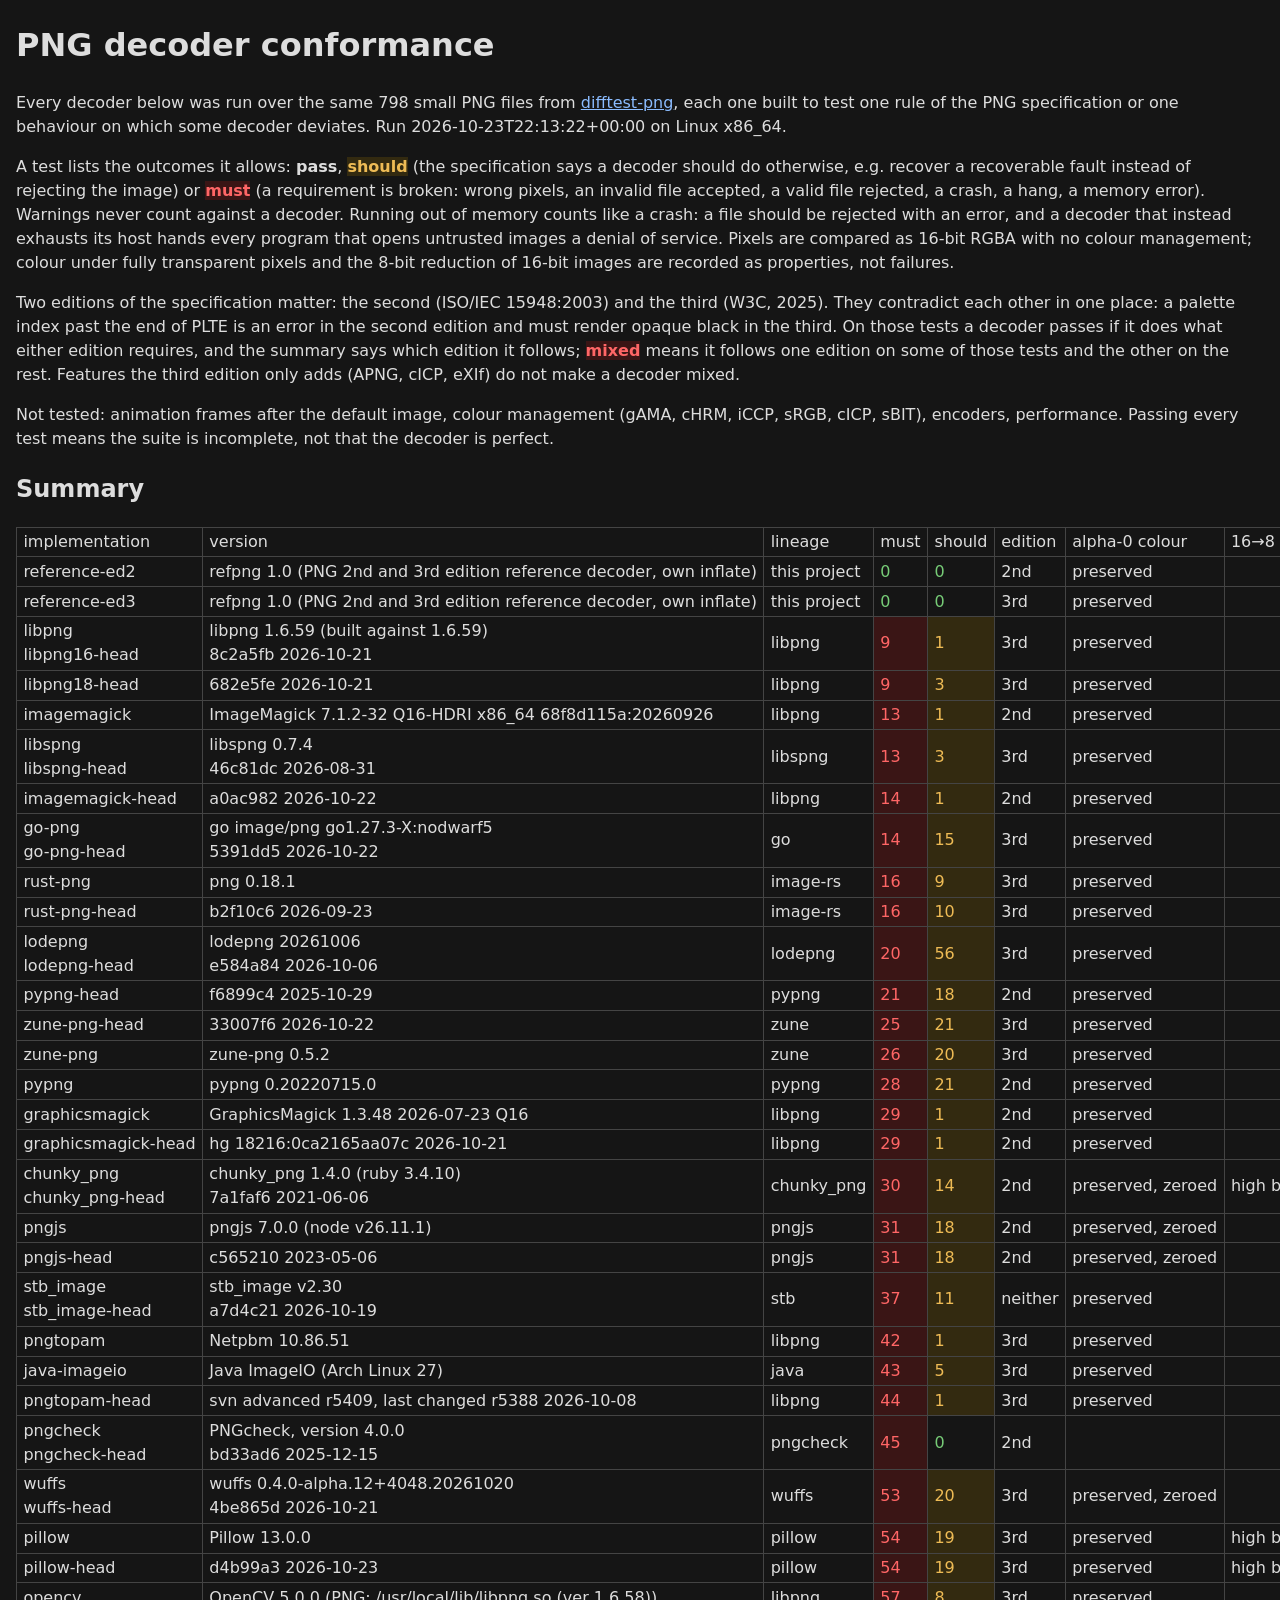
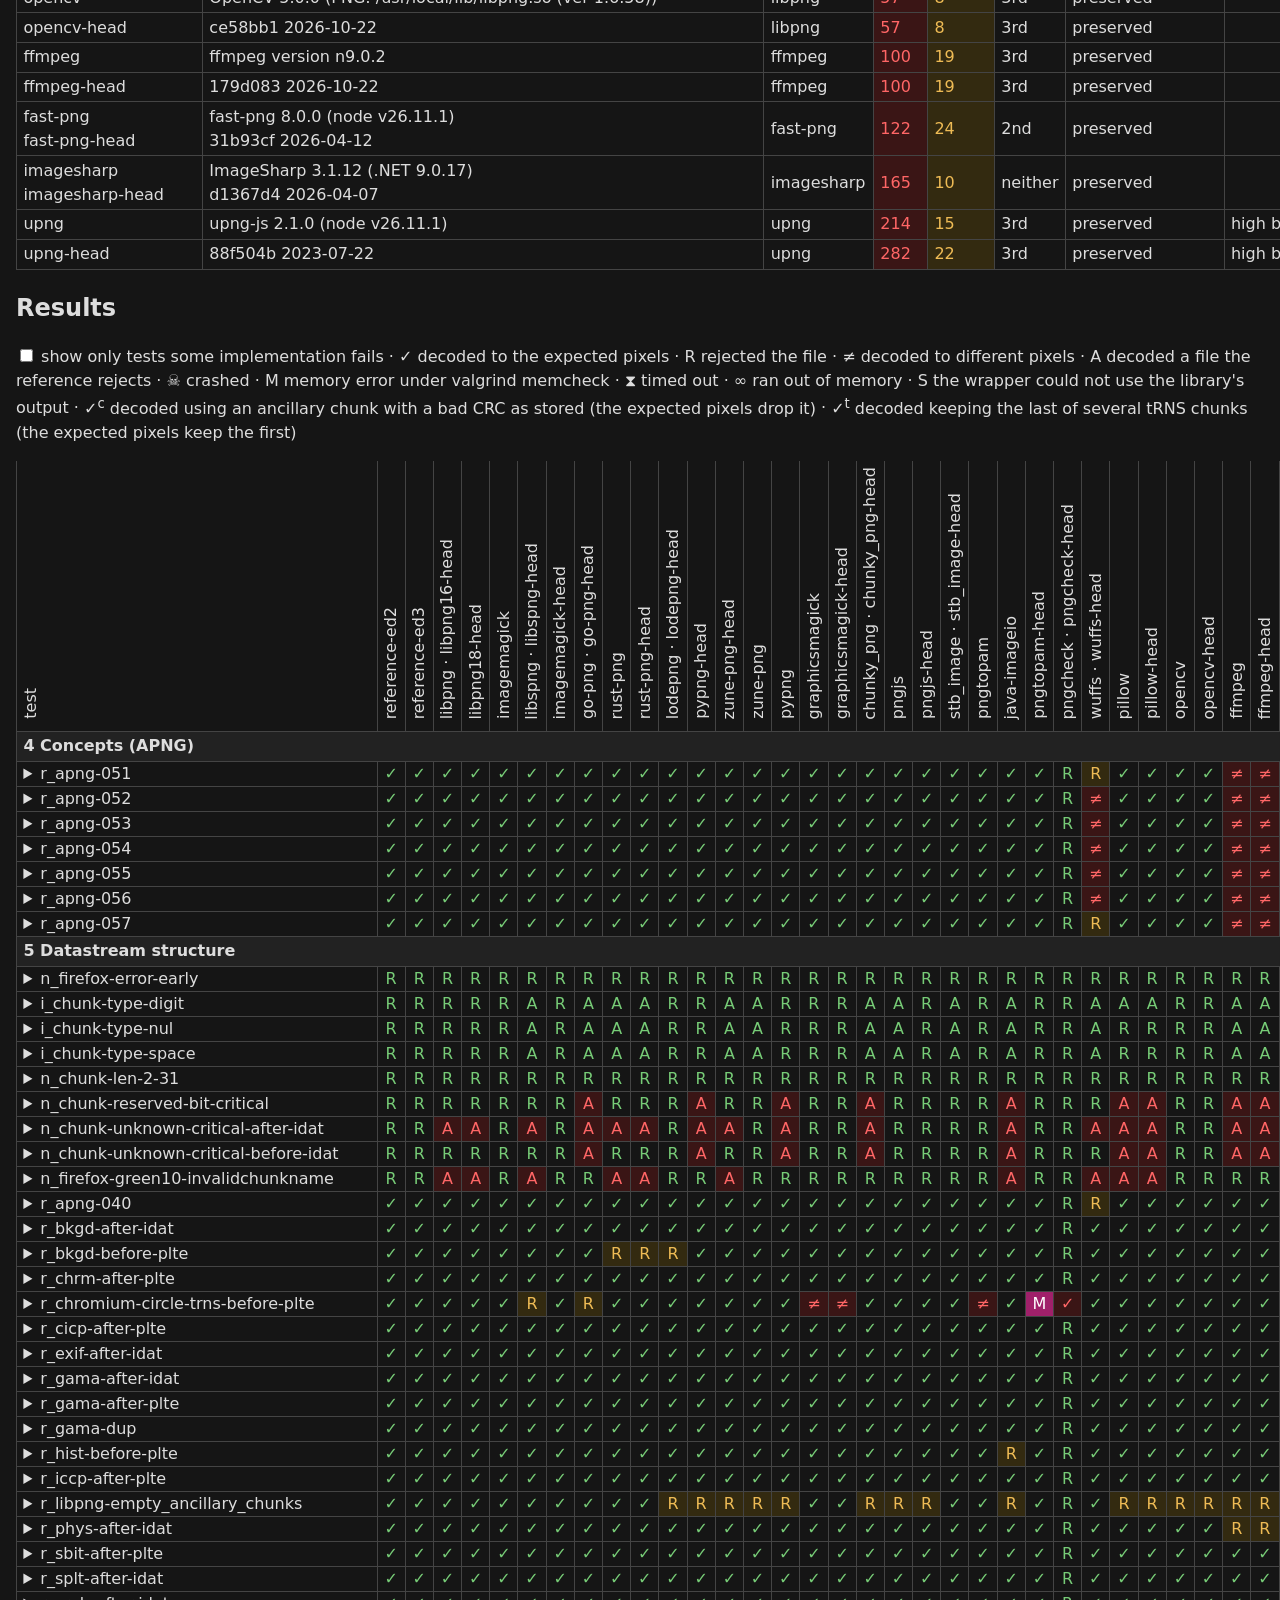
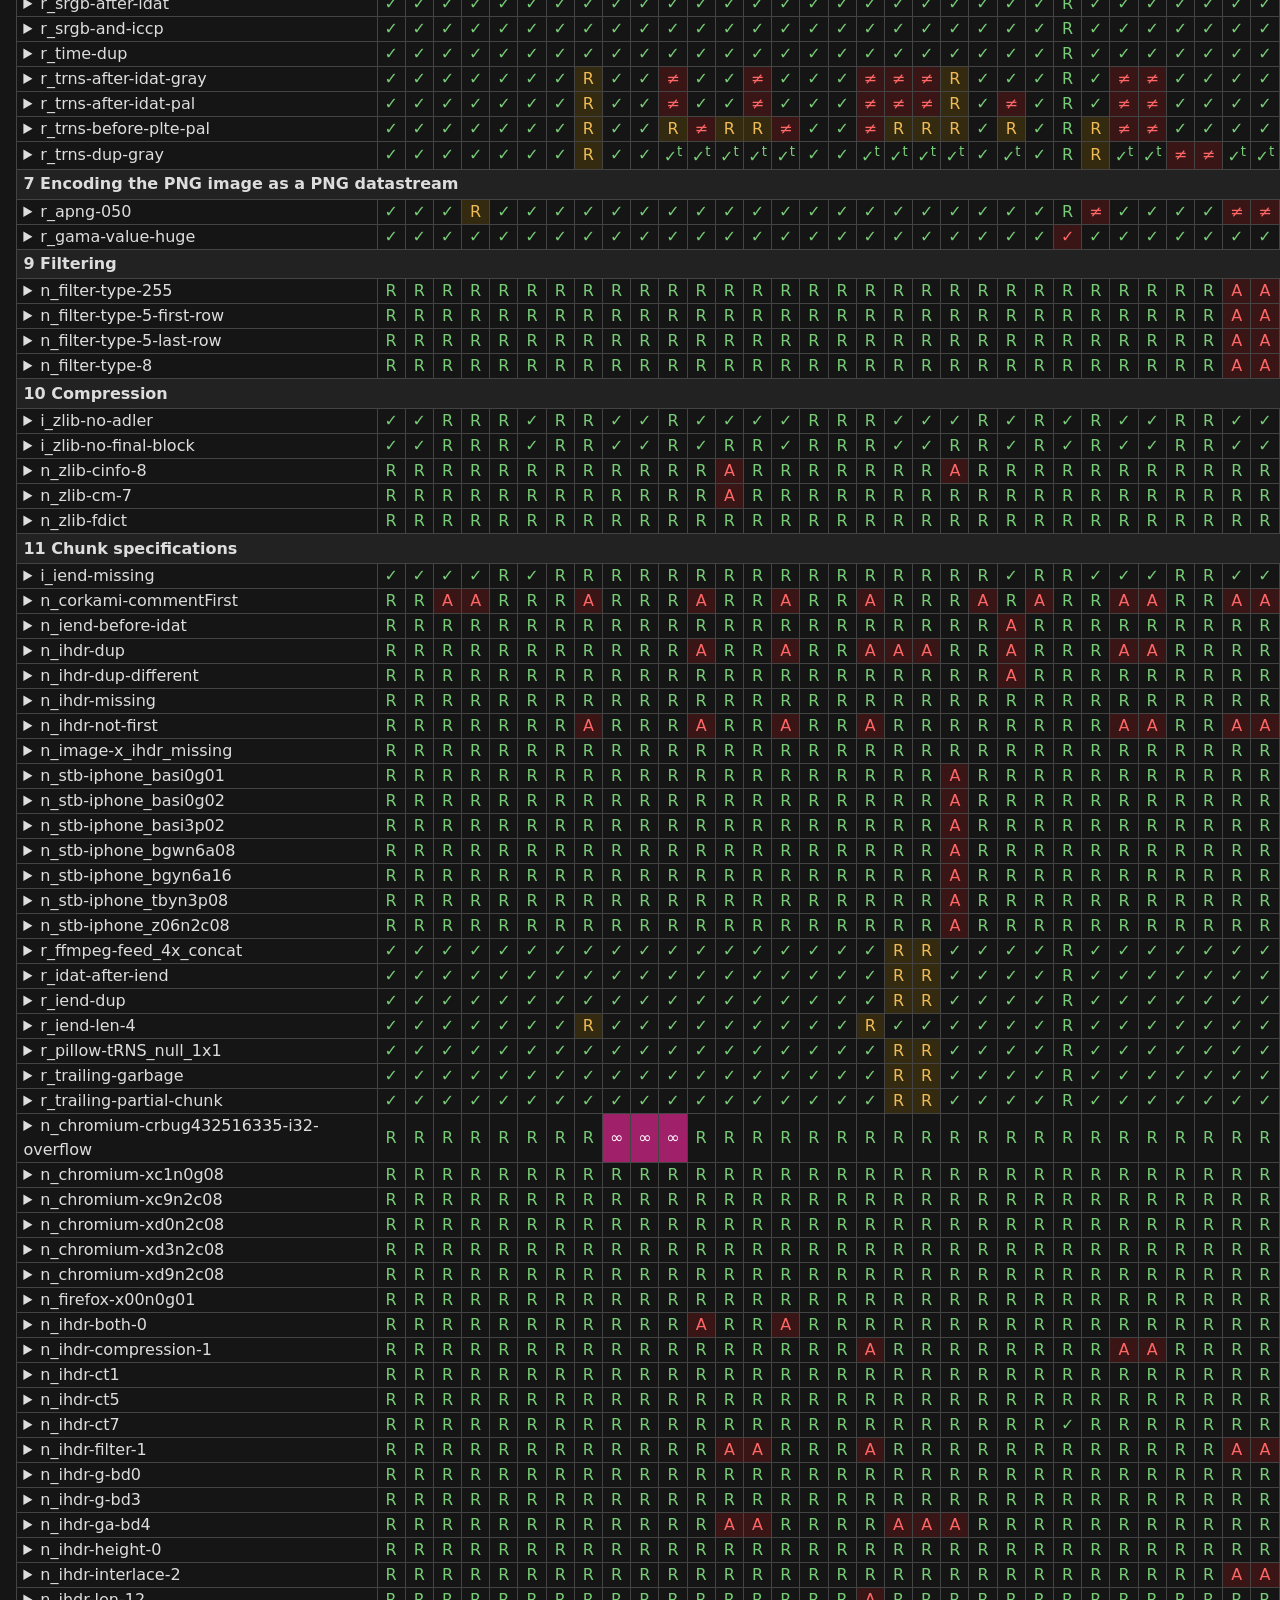
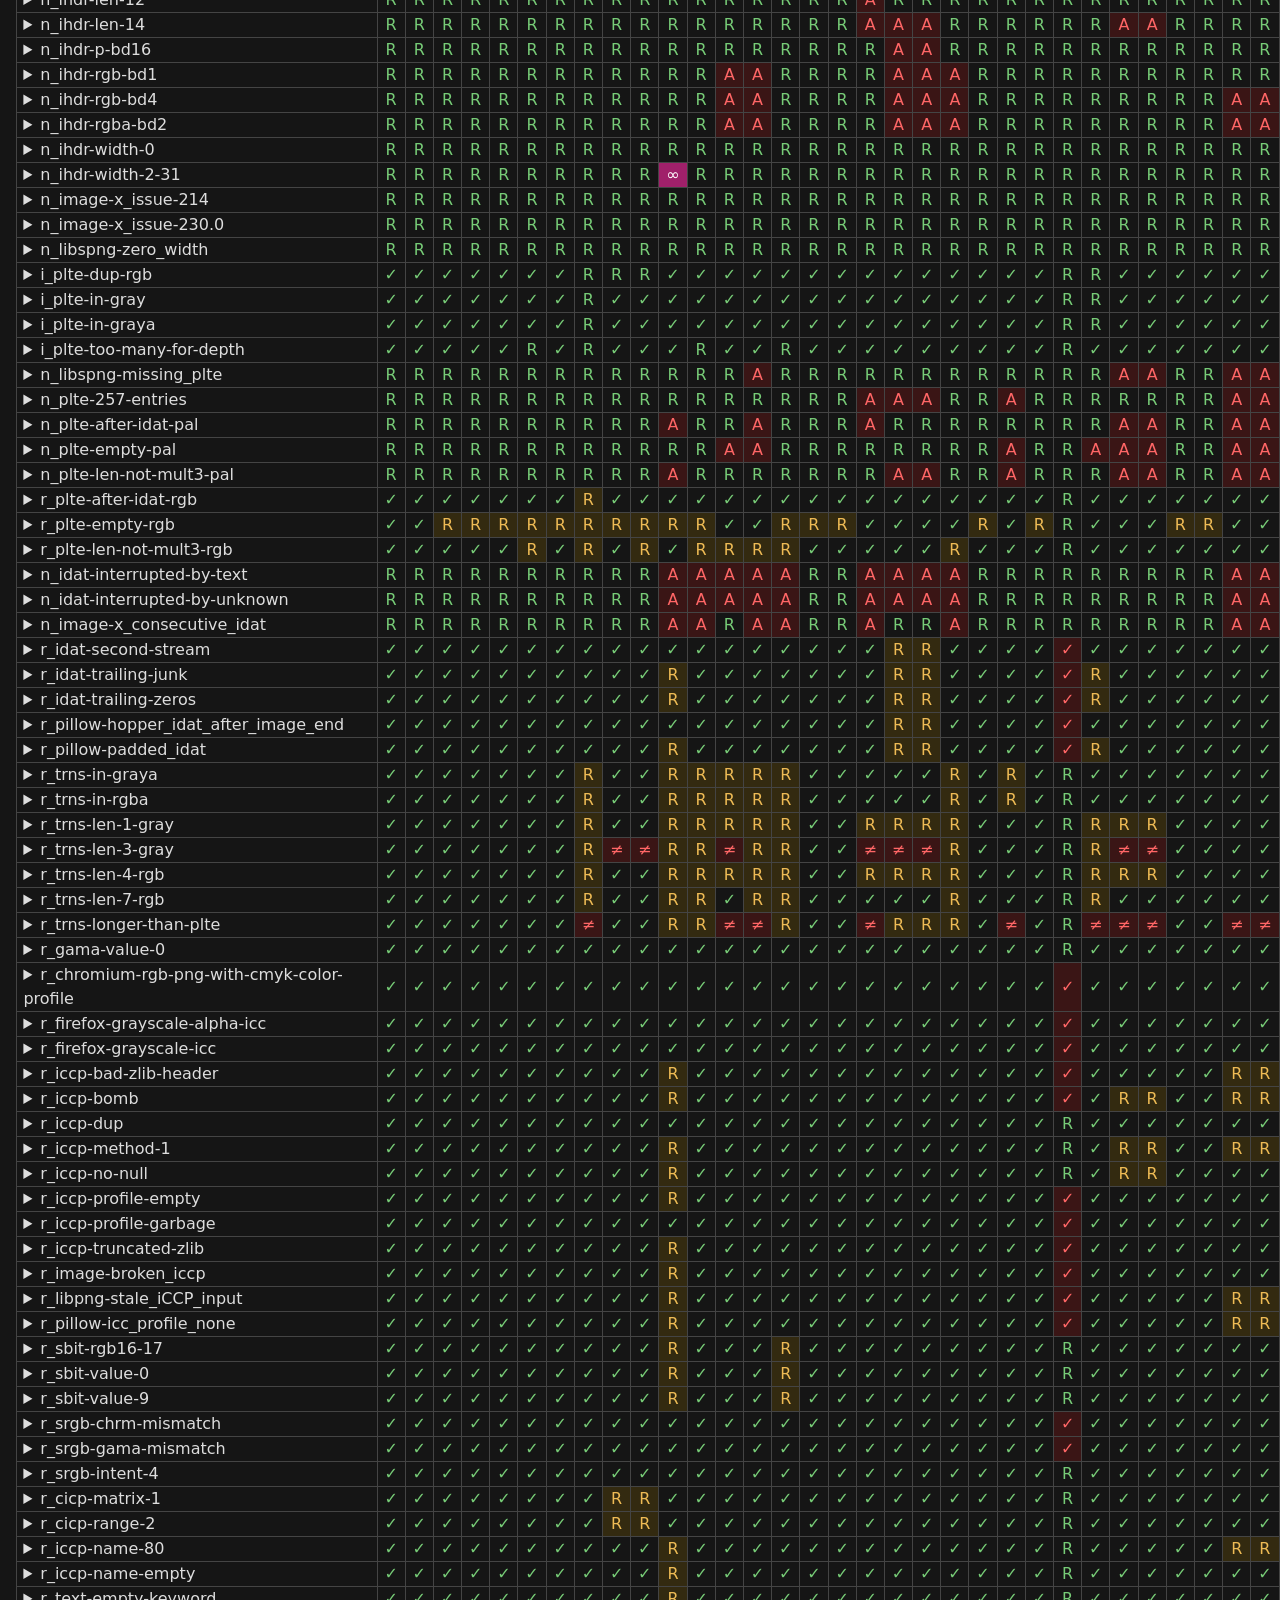
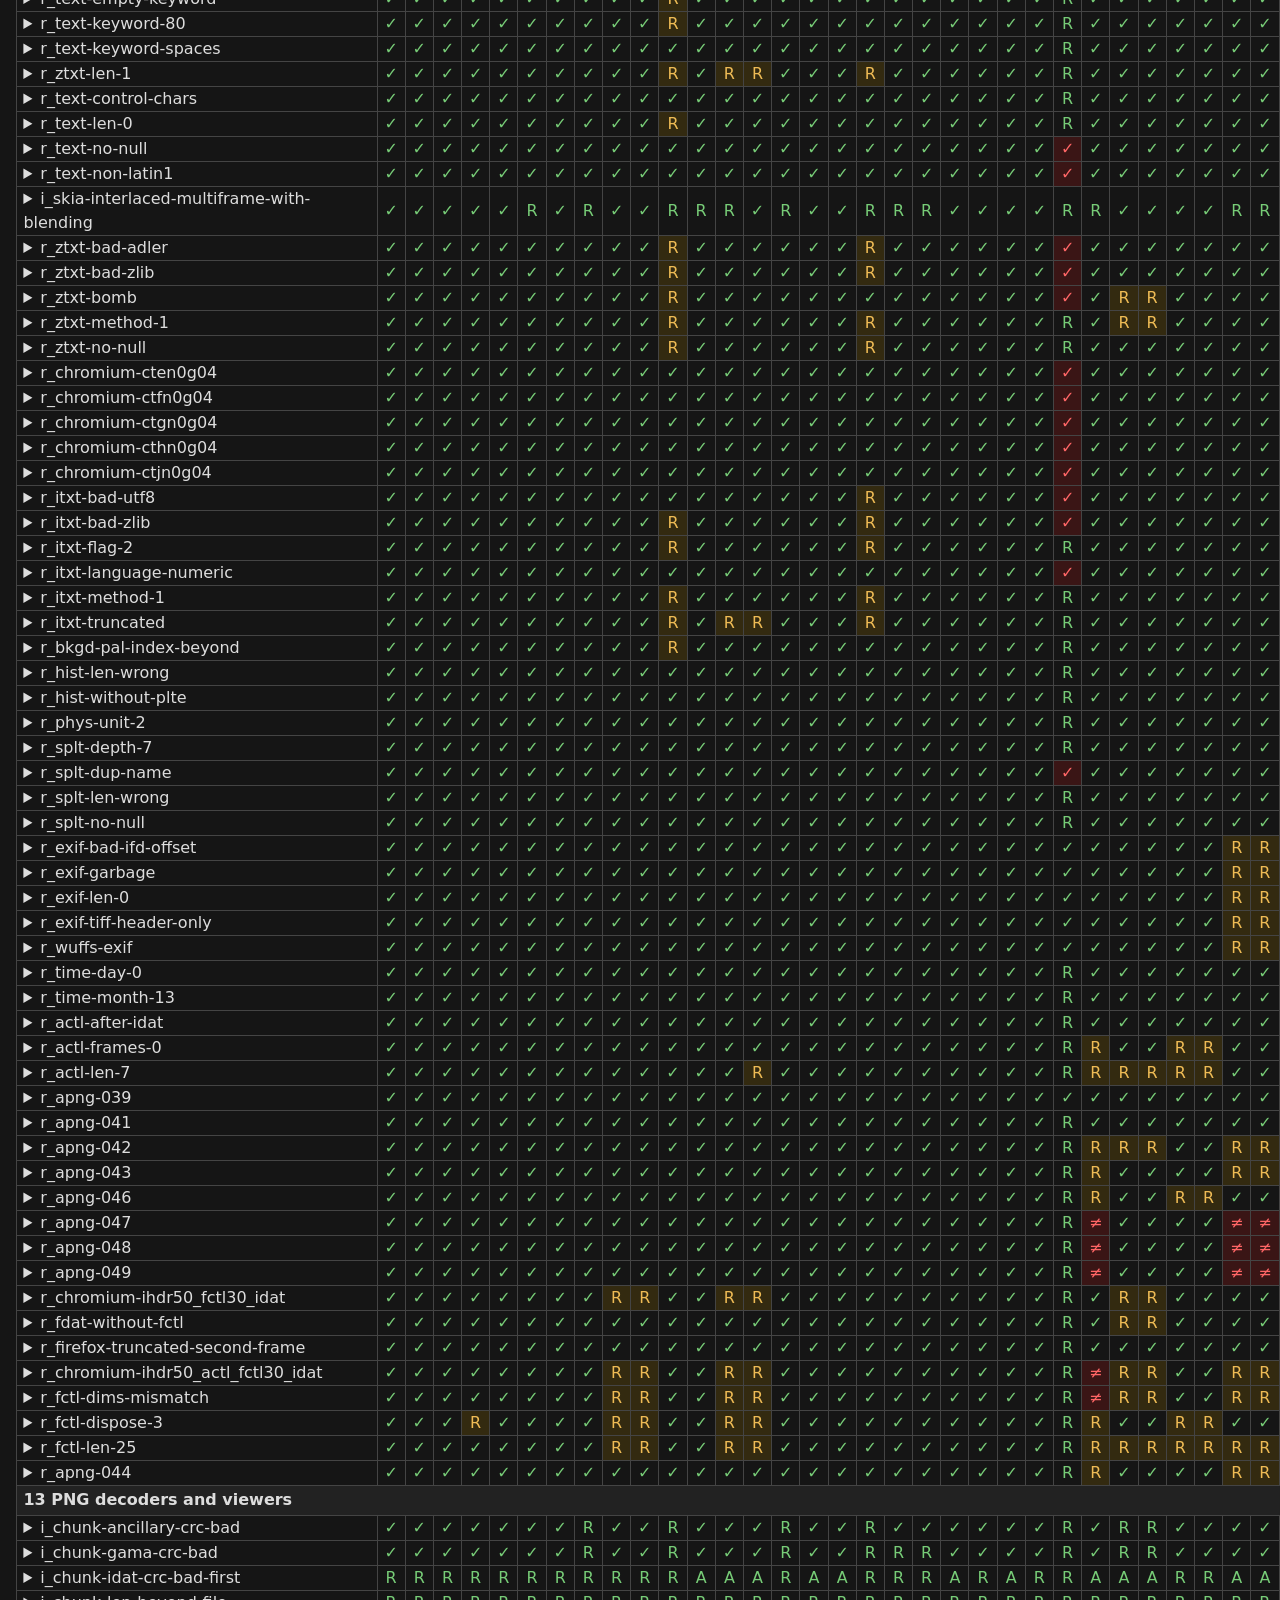
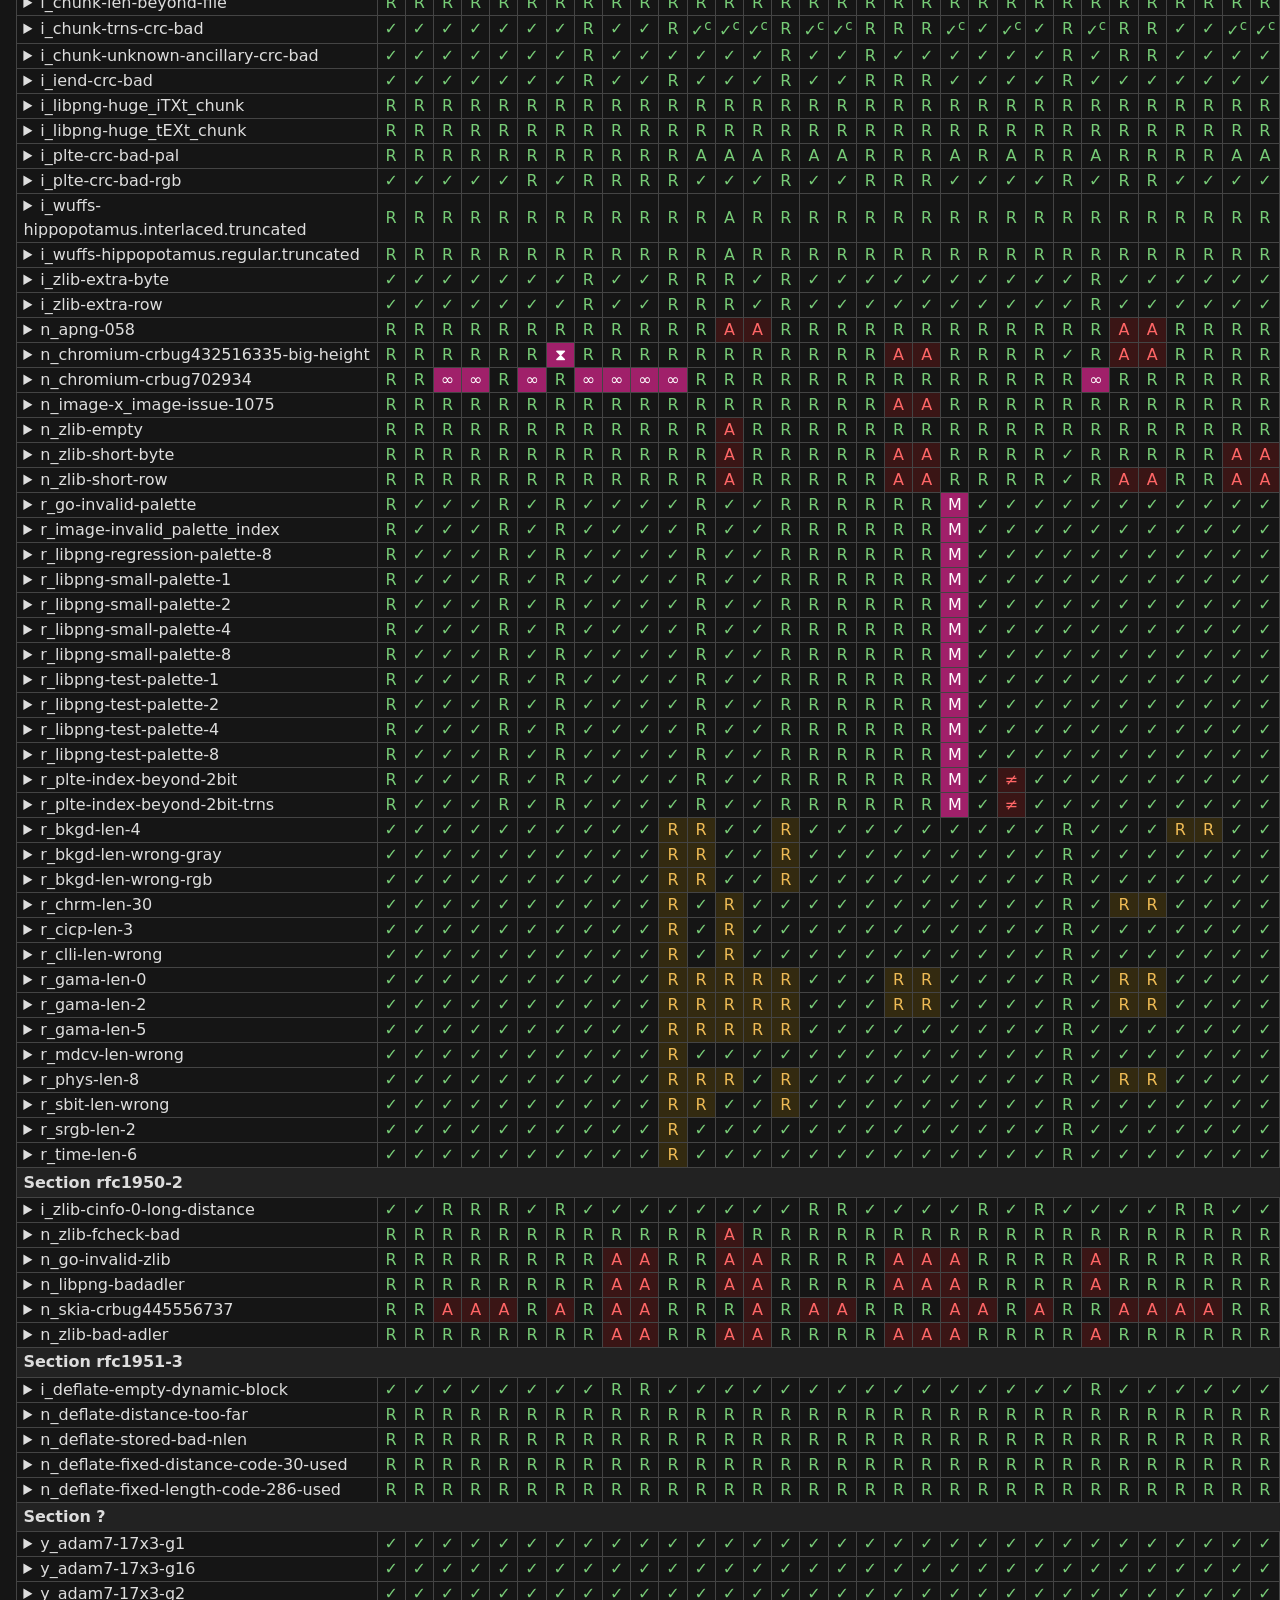
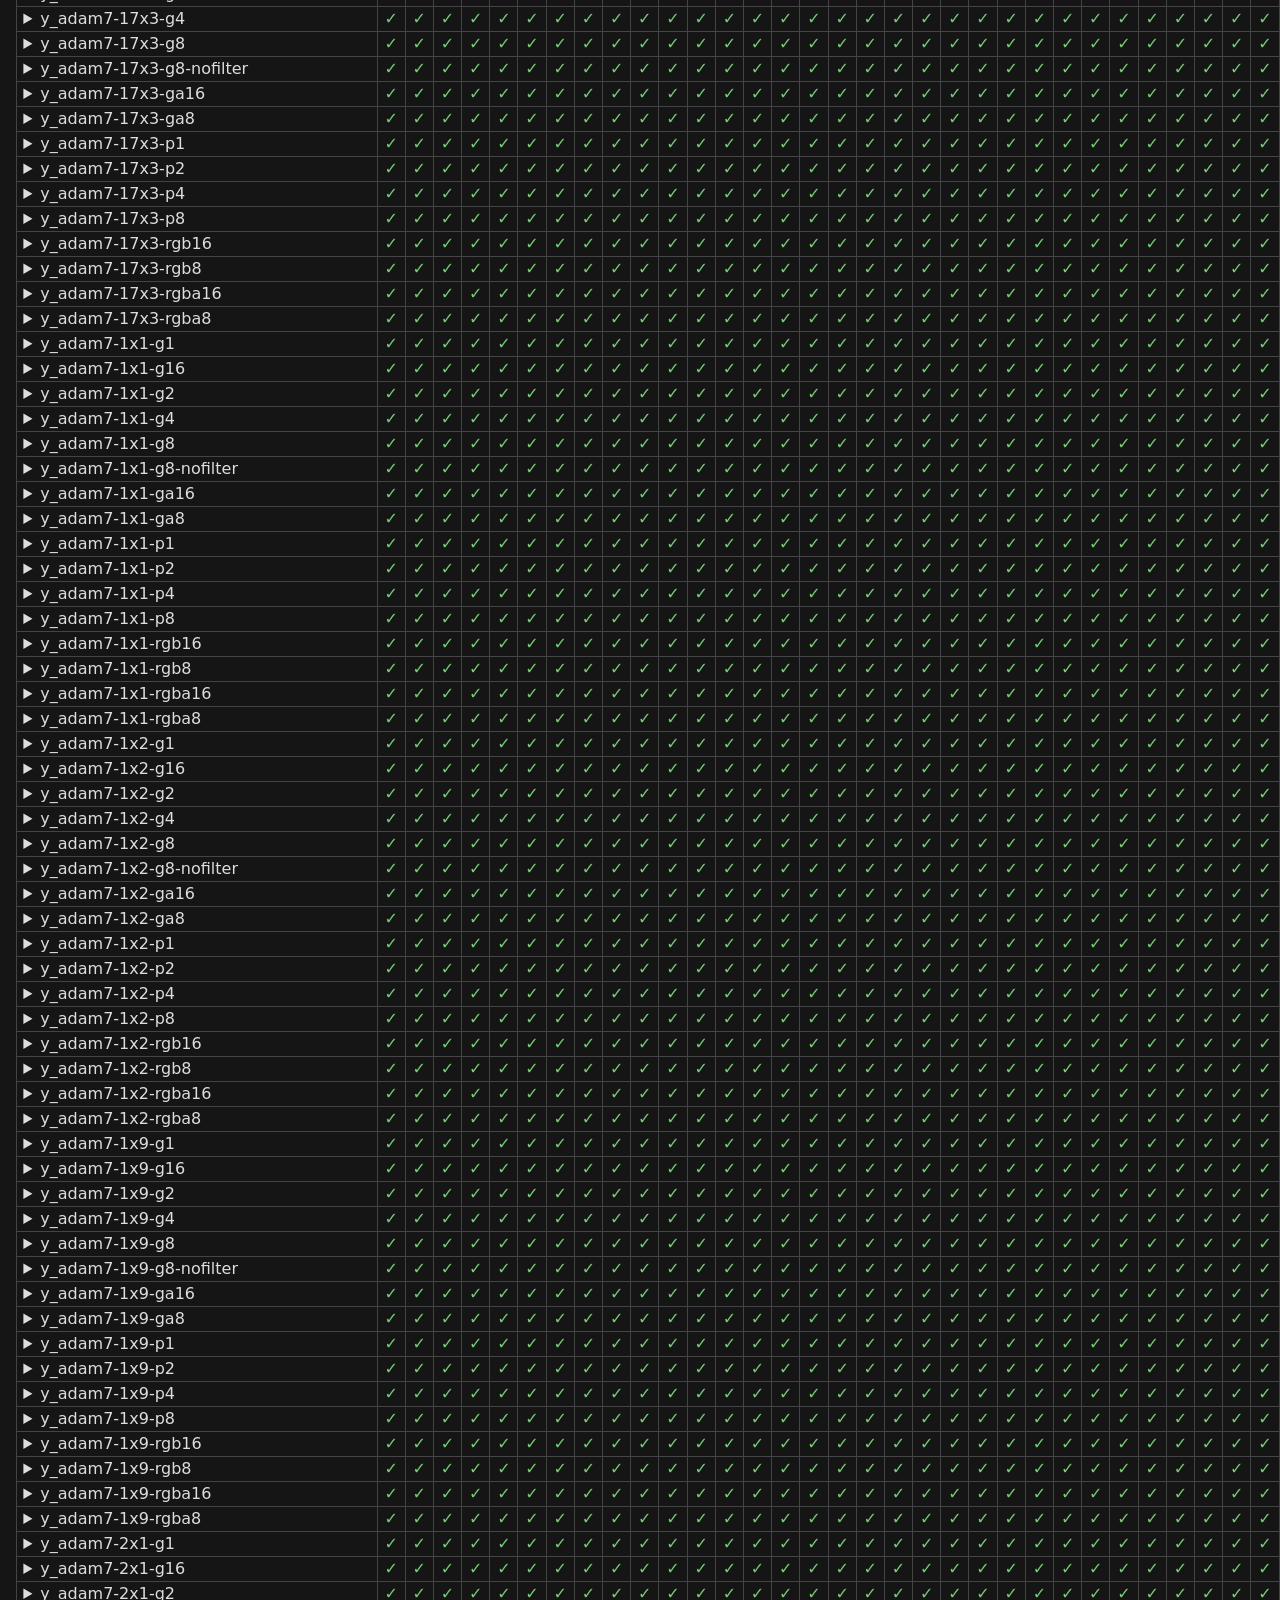
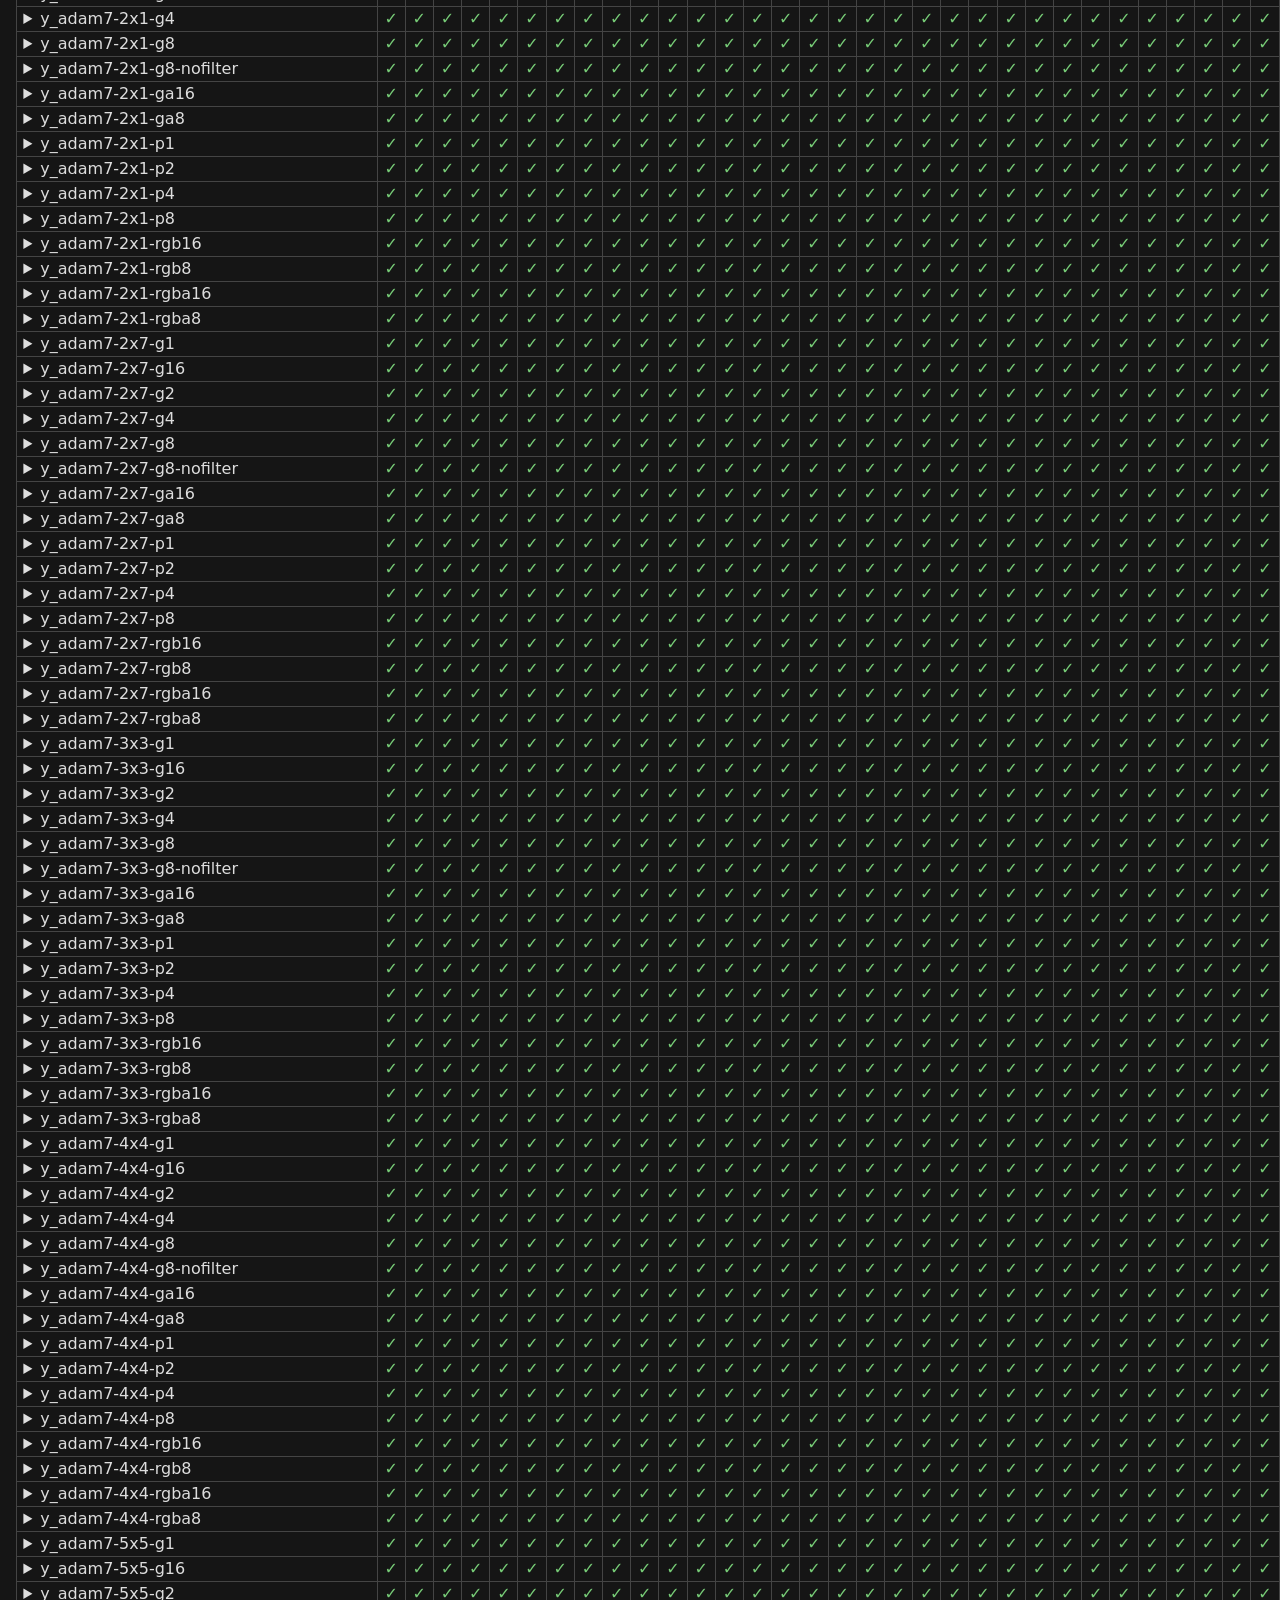
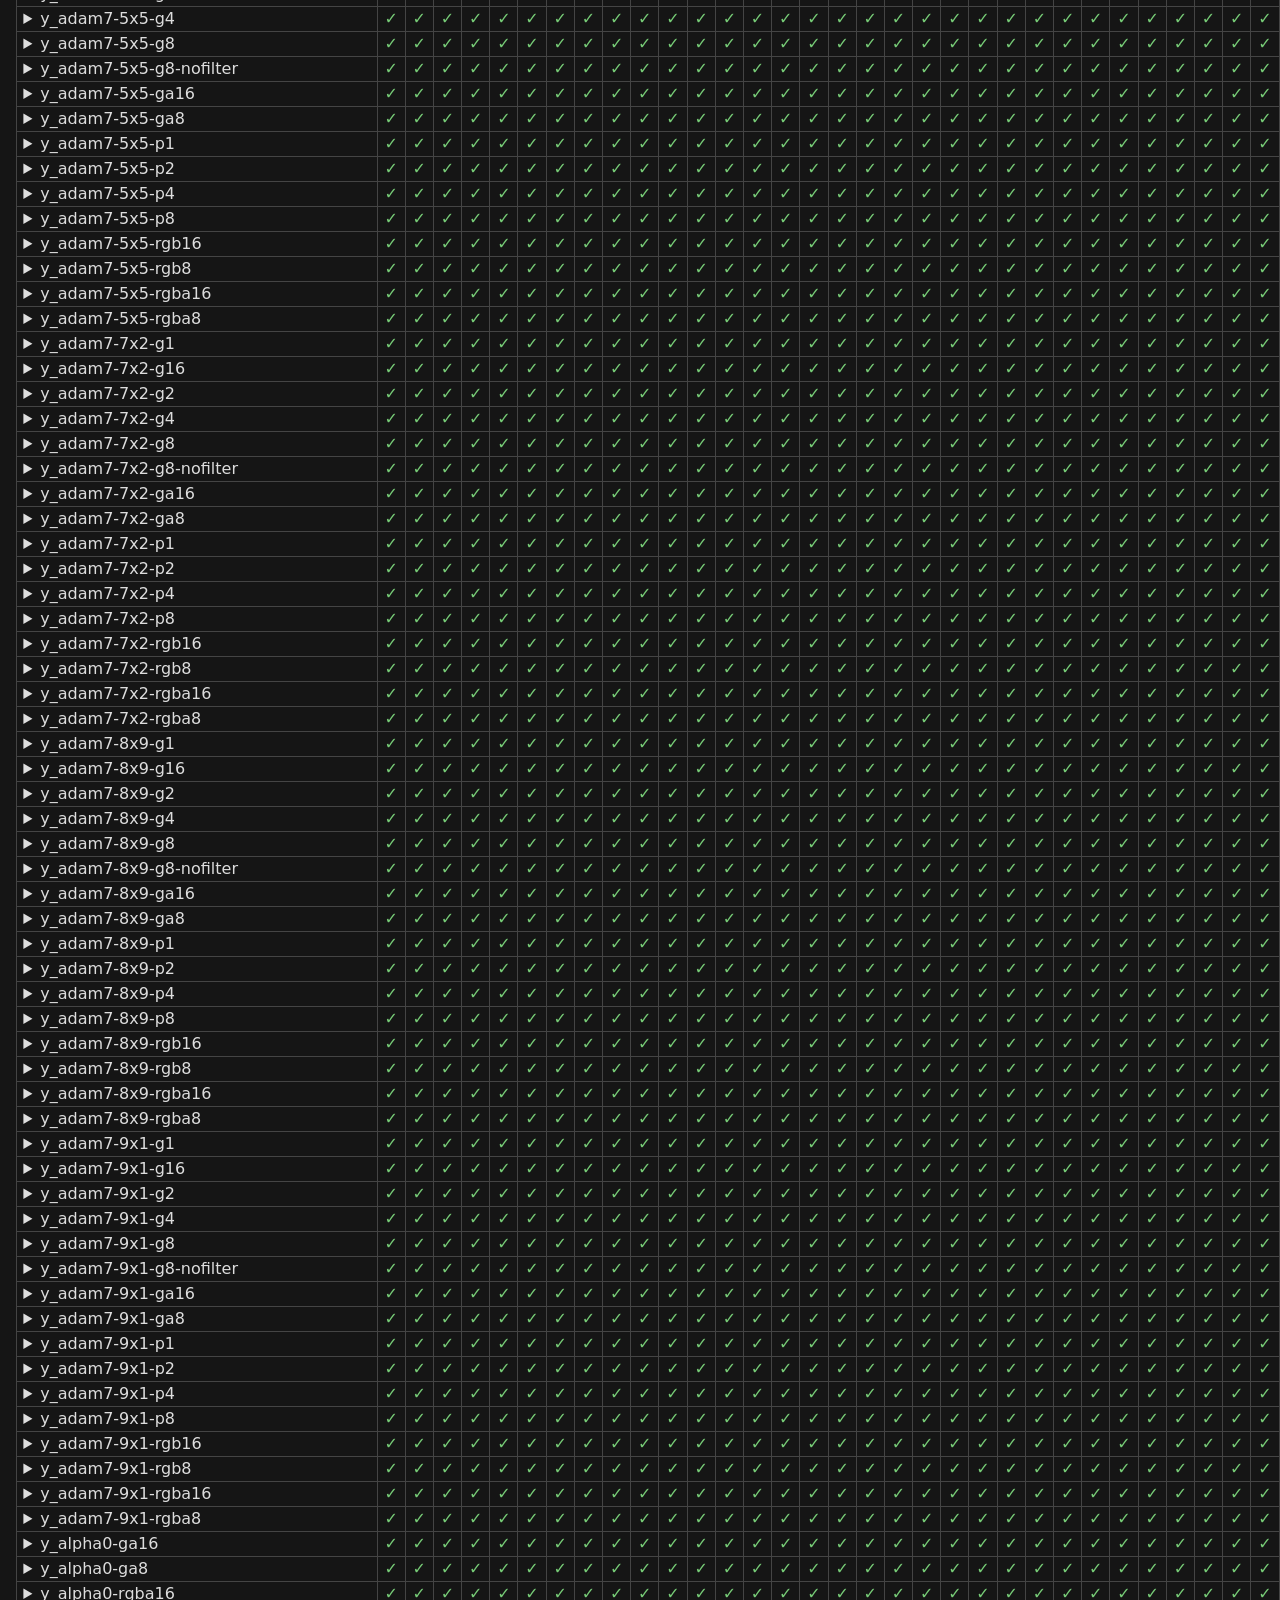
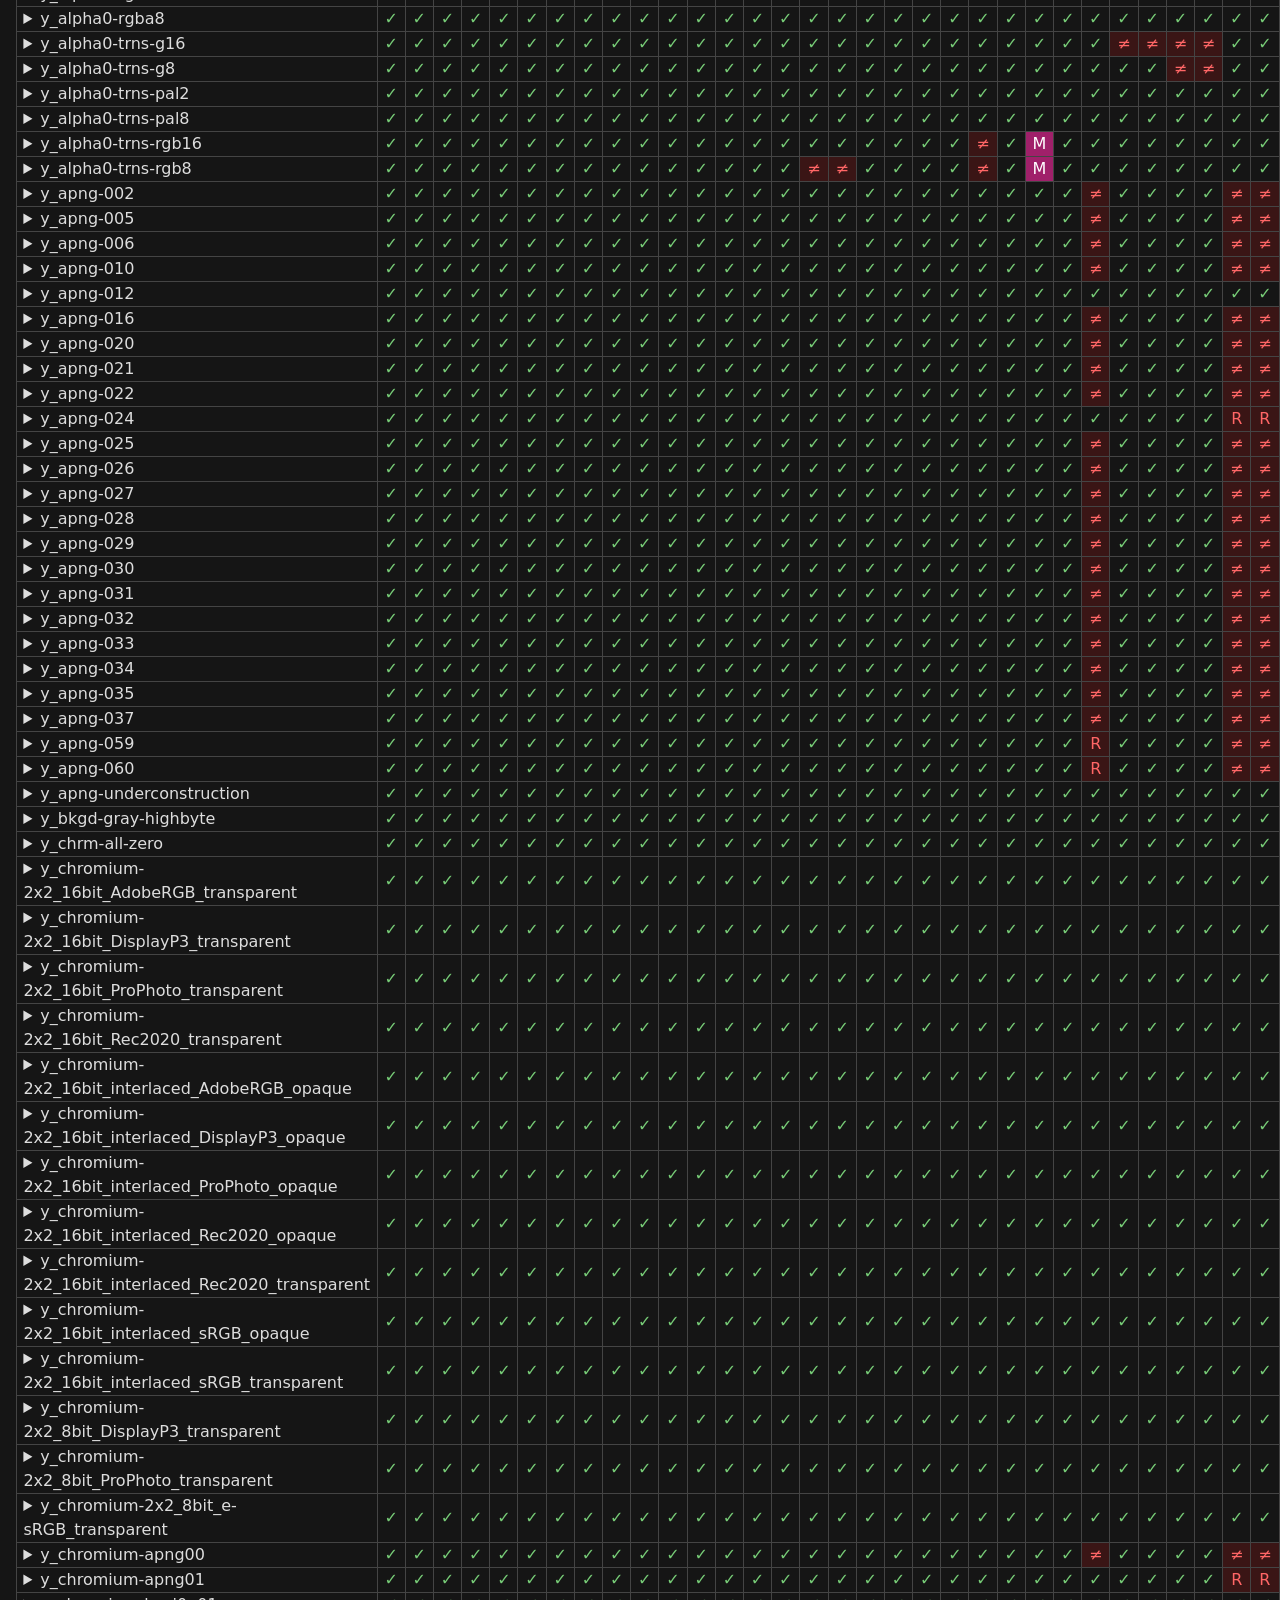
==== static/difftest-png/index.html @ e08b3a37 "Add article drafts + preliminary difftest-png results" ====
<!doctype html><html lang=en><meta charset=utf-8><meta content="width=device-width,initial-scale=1" name=viewport><title>PNG decoder conformance, 2026-10-23</title><style>body{color:#ddd;background:#151515;margin:1rem;font:1rem/1.5 system-ui,sans-serif}a{color:#8bbcff}table{border-collapse:collapse}td,th{border:1px solid #444;padding:.15rem .4rem}.s td{white-space:nowrap}th{text-align:left;font-weight:400}.m td{text-align:center;min-width:1.6rem;padding:0}.m td:first-child{text-align:left;padding:0 .4rem}.m thead th{vertical-align:bottom;background:#151515;padding:.3rem .1rem;position:sticky;top:0}.m thead th span{writing-mode:vertical-rl;white-space:nowrap;transform:rotate(180deg)}.m tr.sec th{background:#222;font-weight:700}summary{cursor:pointer}details div{color:#bbb;max-width:60rem;padding:.3rem 0 .5rem 1rem}.pass{color:#7c7}.should{color:#eb5;background:#332a10}.must{color:#f66;background:#3a1515}.fatal{color:#fff;background:#a0206a}.note{color:#eb5}code{font-size:.9em}body:has(#f:checked) tr.ok{display:none}</style><h1>PNG decoder conformance</h1><p>Every decoder below was run over the same 798 small PNG files from <a href=https://github.com/MrMetric/difftest-png>difftest-png</a>, each one built to test one rule of the PNG specification or one behaviour on which some decoder deviates. Run 2026-10-23T22:13:22+00:00 on Linux x86_64.<p>A test lists the outcomes it allows: <b>pass</b>, <b class=should>should</b> (the specification says a decoder should do otherwise, e.g. recover a recoverable fault instead of rejecting the image) or <b class=must>must</b> (a requirement is broken: wrong pixels, an invalid file accepted, a valid file rejected, a crash, a hang, a memory error). Warnings never count against a decoder. Running out of memory counts like a crash: a file should be rejected with an error, and a decoder that instead exhausts its host hands every program that opens untrusted images a denial of service. Pixels are compared as 16-bit RGBA with no colour management; colour under fully transparent pixels and the 8-bit reduction of 16-bit images are recorded as properties, not failures.<p>Two editions of the specification matter: the second (ISO/IEC 15948:2003) and the third (W3C, 2025). They contradict each other in one place: a palette index past the end of PLTE is an error in the second edition and must render opaque black in the third. On those tests a decoder passes if it does what either edition requires, and the summary says which edition it follows; <b class=must>mixed</b> means it follows one edition on some of those tests and the other on the rest. Features the third edition only adds (APNG, cICP, eXIf) do not make a decoder mixed.<p>Not tested: animation frames after the default image, colour management (gAMA, cHRM, iCCP, sRGB, cICP, sBIT), encoders, performance. Passing every test means the suite is incomplete, not that the decoder is perfect.<h2>Summary</h2><table class=s><tr><th>implementation<th>version<th>lineage<th>must<th>should<th>edition<th>alpha-0 colour<th>16→8<tr><td title="refpng.py: this project's reference decoder; second edition (ISO/IEC 15948:2003).">reference-ed2<td>refpng 1.0 (PNG 2nd and 3rd edition reference decoder, own inflate)<td>this project<td class=pass>0<td class=pass>0<td>2nd<td>preserved<td><tr><td title="refpng.py: this project's reference decoder, every check named by its clause; third edition.">reference-ed3<td>refpng 1.0 (PNG 2nd and 3rd edition reference decoder, own inflate)<td>this project<td class=pass>0<td class=pass>0<td>3rd<td>preserved<td><tr><td title="libpng low-level API, png_set_expand only, defaults otherwise">libpng<br>libpng16-head<td>libpng 1.6.59 (built against 1.6.59)<br>8c2a5fb 2026-10-21<td>libpng<td class=must>9<td class=should>1<td>3rd<td>preserved<td><tr><td title="libpng low-level API, png_set_expand only, defaults otherwise. libpng18 branch (1.8.0.git, the repository's default branch), built static with the clone's CMake (defaults, hardware optimizations on) and linked into the shim.">libpng18-head<td>682e5fe 2026-10-21<td>libpng<td class=must>9<td class=should>3<td>3rd<td>preserved<td><tr><td title="ImageMagick PNG coder on top of libpng; first frame. -depth 16 because IM tags palette images with the index bit depth and its PAM writer quantizes samples to that depth.">imagemagick<td>ImageMagick 7.1.2-32 Q16-HDRI x86_64 68f8d115a:20260926<td>libpng<td class=must>13<td class=should>1<td>2nd<td>preserved<td><tr><td title="system libspng; SPNG_FMT_RGBA8/16 with SPNG_DECODE_TRNS">libspng<br>libspng-head<td>libspng 0.7.4<br>46c81dc 2026-08-31<td>libspng<td class=must>13<td class=should>3<td>3rd<td>preserved<td><tr><td title="ImageMagick PNG coder on top of libpng; first frame. -depth 16 because IM tags palette images with the index bit depth and its PAM writer quantizes samples to that depth. 7.1.2-35 beta, Q16 HDRI, static, PNG-only configure, over the system libpng; a0ac982 needs the missing ';' in MagickCore/draw.c restored to compile (the build does that).">imagemagick-head<td>a0ac982 2026-10-22<td>libpng<td class=must>14<td class=should>1<td>2nd<td>preserved<td><tr><td title="Go standard library image/png; the returned image type is written in its native layout">go-png<br>go-png-head<td>go image/png go1.27.3-X:nodwarf5<br>5391dd5 2026-10-22<td>go<td class=must>14<td class=should>15<td>3rd<td>preserved<td><tr><td title="png crate, Transformations::EXPAND, default limits. The shim allocates the output buffer with try_reserve so an impossible size is reported as out of memory; the documented `vec![0; reader.output_buffer_size()]` aborts the process instead.">rust-png<td>png 0.18.1<td>image-rs<td class=must>16<td class=should>9<td>3rd<td>preserved<td><tr><td title="png crate, Transformations::EXPAND, default limits. The shim crate patches crates.io png 0.18.1 with the master clone (path dependency); other dependencies from crates.io.">rust-png-head<td>b2f10c6 2026-09-23<td>image-rs<td class=must>16<td class=should>10<td>3rd<td>preserved<td><tr><td title="single-file C/C++ decoder; RGBA at source depth; CRC and Adler-32 checks on by default">lodepng<br>lodepng-head<td>lodepng 20261006<br>e584a84 2026-10-06<td>lodepng<td class=must>20<td class=should>56<td>3rd<td>preserved<td><tr><td title="pure-Python pypng Reader.asRGBA(); honours sBIT by rescaling. GitLab main (0.20250521.0; GitHub and PyPI carry the 2022 code) loaded through PYTHONPATH from the clone's code/ directory.">pypng-head<td>f6899c4 2025-10-29<td>pypng<td class=must>21<td class=should>18<td>2nd<td>preserved<td><tr><td title="zune-png crate, default DecoderOptions. Branch dev (the default; main is stale and does not build); zune-png, zune-core and zune-inflate patched to the clone's crates.">zune-png-head<td>33007f6 2026-10-22<td>zune<td class=must>25<td class=should>21<td>3rd<td>preserved<td><tr><td title="zune-png crate, default DecoderOptions">zune-png<td>zune-png 0.5.2<td>zune<td class=must>26<td class=should>20<td>3rd<td>preserved<td><tr><td title="pure-Python pypng Reader.asRGBA(); honours sBIT by rescaling">pypng<td>pypng 0.20220715.0<td>pypng<td class=must>28<td class=should>21<td>2nd<td>preserved<td><tr><td title="GraphicsMagick PNG coder over libpng; -depth 16 for the same reason as ImageMagick">graphicsmagick<td>GraphicsMagick 1.3.48 2026-07-23 Q16<td>libpng<td class=must>29<td class=should>1<td>2nd<td>preserved<td><tr><td title="GraphicsMagick PNG coder over libpng; -depth 16 for the same reason as ImageMagick. Mercurial tip, Q16, static, PNG-only configure, over the system libpng.">graphicsmagick-head<td>hg 18216:0ca2165aa07c 2026-10-21<td>libpng<td class=must>29<td class=should>1<td>2nd<td>preserved<td><tr><td title="pure-Ruby ChunkyPNG; 8-bit RGBA only">chunky_png<br>chunky_png-head<td>chunky_png 1.4.0 (ruby 3.4.10)<br>7a1faf6 2021-06-06<td>chunky_png<td class=must>30<td class=should>14<td>2nd<td>preserved, zeroed<td>high byte<tr><td title="pngjs sync API with skipRescale; always RGBA">pngjs<td>pngjs 7.0.0 (node v26.11.1)<td>pngjs<td class=must>31<td class=should>18<td>2nd<td>preserved, zeroed<td><tr><td title="pngjs sync API with skipRescale; always RGBA. HEAD reports 7.0.0 like the release; the shim is copied next to a node_modules/pngjs symlink to the clone.">pngjs-head<td>c565210 2023-05-06<td>pngjs<td class=must>31<td class=should>18<td>2nd<td>preserved, zeroed<td><tr><td title="single-header, ignores CRCs, de-iPhones CgBI">stb_image<br>stb_image-head<td>stb_image v2.30<br>a7d4c21 2026-10-19<td>stb<td class=must>37<td class=should>11<td>neither<td>preserved<td><tr><td title="netpbm pngtopam -alphapam: libpng with netpbm's policies">pngtopam<td>Netpbm 10.86.51<td>libpng<td class=must>42<td class=should>1<td>3rd<td>preserved<td><tr><td title="OpenJDK ImageIO PNG reader; raster written in native band order and sample size">java-imageio<td>Java ImageIO (Arch Linux 27)<td>java<td class=must>43<td class=should>5<td>3rd<td>preserved<td><tr><td title="netpbm pngtopam -alphapam: libpng with netpbm's policies. Netpbm 11.16.1 (advanced branch; pngtopam.c identical to trunk; release column: Arch super_stable 10.86) over the system libpng. Built in-tree in {head}/ctools/netpbm; LD_LIBRARY_PATH points it at that build's libnetpbm, without which it silently loads the system's libnetpbm.so.11.">pngtopam-head<td>svn advanced r5409, last changed r5388 2026-10-08<td>libpng<td class=must>44<td class=should>1<td>3rd<td>preserved<td><tr><td title="structural validator, verdict only">pngcheck<br>pngcheck-head<td>PNGcheck, version 4.0.0<br>bd33ad6 2025-12-15<td>pngcheck<td class=must>45<td class=pass>0<td>2nd<td><td><tr><td title="wuffs_aux::DecodeImage with default quirks and limits; non-premultiplied RGBA at source depth">wuffs<br>wuffs-head<td>wuffs 0.4.0-alpha.12+4048.20261020<br>4be865d 2026-10-21<td>wuffs<td class=must>53<td class=should>20<td>3rd<td>preserved, zeroed<td><tr><td title="Pillow's own PNG plugin (zlib, not libpng); convert('RGBA') for modes up to 8 bits, 16-bit grey kept; Pillow reads 16-bit RGB(A) as 8-bit">pillow<td>Pillow 13.0.0<td>pillow<td class=must>54<td class=should>19<td>3rd<td>preserved<td>high byte<tr><td title="Pillow's own PNG plugin (zlib, not libpng); convert('RGBA') for modes up to 8 bits, 16-bit grey kept; Pillow reads 16-bit RGB(A) as 8-bit. main (13.1.0.dev0) built from a git archive of the clone into its own uv venv (CPython 3.13).">pillow-head<td>d4b99a3 2026-10-23<td>pillow<td class=must>54<td class=should>19<td>3rd<td>preserved<td>high byte<tr><td title="OpenCV imread IMREAD_UNCHANGED over its bundled libpng (uv sync --extra opencv). Thread pools capped: with 32 threads of OpenBLAS/OpenMP buffers it segfaults under a 4 GiB address-space limit.">opencv<td>OpenCV 5.0.0 (PNG: /usr/local/lib/libpng.so (ver 1.6.58))<td>libpng<td class=must>57<td class=should>8<td>3rd<td>preserved<td><tr><td title="OpenCV imread IMREAD_UNCHANGED over its bundled libpng. Thread pools capped: with 32 threads of OpenBLAS/OpenMP buffers it segfaults under a 4 GiB address-space limit. Branch 5.x (the default) built static with core,imgproc,imgcodecs and the python3 bindings, bundled libpng (1.6.57 at this revision) and zlib, everything else off (harfbuzz and freetype too, which would otherwise pull the system libpng into the process); the 4.x branch is not built.">opencv-head<td>ce58bb1 2026-10-22<td>libpng<td class=must>57<td class=should>8<td>3rd<td>preserved<td><tr><td title="ffmpeg's own pngdec via the CLI, first frame, PAM muxer. Output pinned to rgba|rgba64be: left to itself the CLI negotiates pal8-with-alpha to rgb24 and drops the alpha, and swscale's 8->16 is not x*257, so neither auto nor forced-16 is faithful.">ffmpeg<td>ffmpeg version n9.0.2<td>ffmpeg<td class=must>100<td class=should>19<td>3rd<td>preserved<td><tr><td title="ffmpeg's own pngdec via the CLI, first frame, PAM muxer. Output pinned to rgba|rgba64be: left to itself the CLI negotiates pal8-with-alpha to rgb24 and drops the alpha, and swscale's 8->16 is not x*257, so neither auto nor forced-16 is faithful. Built in-tree in {head}/ffmpeg (static, --disable-everything plus the png/apng decoders, image2/apng/png_pipe demuxers, png parser, file protocol, image2 muxer, pam encoder, format/scale/null filters); no build step here because ffmpeg only builds in its own tree.">ffmpeg-head<td>179d083 2026-10-22<td>ffmpeg<td class=must>100<td class=should>19<td>3rd<td>preserved<td><tr><td title="image-js fast-png (JavaScript). fast-png returns greyscale/RGB tRNS to the caller instead of applying it; the shim applies it as a conforming caller would (masked to the bit depth), so tRNS results for those colour types measure the shim's use of the interface.">fast-png<br>fast-png-head<td>fast-png 8.0.0 (node v26.11.1)<br>31b93cf 2026-04-12<td>fast-png<td class=must>122<td class=should>24<td>2nd<td>preserved<td><tr><td title="SixLabors.ImageSharp on .NET; Rgba32 or Rgba64 chosen from the IHDR depth">imagesharp<br>imagesharp-head<td>ImageSharp 3.1.12 (.NET 9.0.17)<br>d1367d4 2026-04-07<td>imagesharp<td class=must>165<td class=should>10<td>neither<td>preserved<td><tr><td title="UPNG.js decode + toRGBA8, first frame; 8-bit only">upng<td>upng-js 2.1.0 (node v26.11.1)<td>upng<td class=must>214<td class=should>15<td>3rd<td>preserved<td>high byte<tr><td title="UPNG.js decode + toRGBA8, first frame; 8-bit only. master (2.2.0) is a browser script with no exports: node_modules/upng-js/index.cjs runs the clone's UPNG.js in a vm context and exports UPNG; --version reports 2.2.0 (release column: npm 2.1.0).">upng-head<td>88f504b 2023-07-22<td>upng<td class=must>282<td class=should>22<td>3rd<td>preserved<td>high byte</table><h2 id=results>Results</h2><p><label><input id=f type=checkbox> show only tests some implementation fails</label> · <span>✓ decoded to the expected pixels</span> · <span>R rejected the file</span> · <span>≠ decoded to different pixels</span> · <span>A decoded a file the reference rejects</span> · <span>☠ crashed</span> · <span>M memory error under valgrind memcheck</span> · <span>⧗ timed out</span> · <span>∞ ran out of memory</span> · <span>S the wrapper could not use the library's output</span> · <span>✓<sup>c</sup> decoded using an ancillary chunk with a bad CRC as stored (the expected pixels drop it)</span> · <span>✓<sup>t</sup> decoded keeping the last of several tRNS chunks (the expected pixels keep the first)</span><table class=m><thead><tr><th><span>test</span><th title="reference-ed2 @ refpng 1.0 (PNG 2nd and 3rd edition reference decoder, own inflate)"><span>reference-ed2</span><th title="reference-ed3 @ refpng 1.0 (PNG 2nd and 3rd edition reference decoder, own inflate)"><span>reference-ed3</span><th title="libpng libpng 1.6.59 (built against 1.6.59)
libpng16-head @ 8c2a5fb 2026-10-21"><span>libpng · libpng16-head</span><th title="libpng18-head @ 682e5fe 2026-10-21"><span>libpng18-head</span><th title="imagemagick ImageMagick 7.1.2-32 Q16-HDRI x86_64 68f8d115a:20260926"><span>imagemagick</span><th title="libspng libspng 0.7.4
libspng-head @ 46c81dc 2026-08-31"><span>libspng · libspng-head</span><th title="imagemagick-head @ a0ac982 2026-10-22"><span>imagemagick-head</span><th title="go-png go image/png go1.27.3-X:nodwarf5
go-png-head @ 5391dd5 2026-10-22"><span>go-png · go-png-head</span><th title="rust-png png 0.18.1"><span>rust-png</span><th title="rust-png-head @ b2f10c6 2026-09-23"><span>rust-png-head</span><th title="lodepng lodepng 20261006
lodepng-head @ e584a84 2026-10-06"><span>lodepng · lodepng-head</span><th title="pypng-head @ f6899c4 2025-10-29"><span>pypng-head</span><th title="zune-png-head @ 33007f6 2026-10-22"><span>zune-png-head</span><th title="zune-png zune-png 0.5.2"><span>zune-png</span><th title="pypng pypng 0.20220715.0"><span>pypng</span><th title="graphicsmagick GraphicsMagick 1.3.48 2026-07-23 Q16"><span>graphicsmagick</span><th title="graphicsmagick-head @ hg 18216:0ca2165aa07c 2026-10-21"><span>graphicsmagick-head</span><th title="chunky_png chunky_png 1.4.0 (ruby 3.4.10)
chunky_png-head @ 7a1faf6 2021-06-06"><span>chunky_png · chunky_png-head</span><th title="pngjs pngjs 7.0.0 (node v26.11.1)"><span>pngjs</span><th title="pngjs-head @ c565210 2023-05-06"><span>pngjs-head</span><th title="stb_image stb_image v2.30
stb_image-head @ a7d4c21 2026-10-19"><span>stb_image · stb_image-head</span><th title="pngtopam Netpbm 10.86.51"><span>pngtopam</span><th title="java-imageio Java ImageIO (Arch Linux 27)"><span>java-imageio</span><th title="pngtopam-head @ svn advanced r5409, last changed r5388 2026-10-08"><span>pngtopam-head</span><th title="pngcheck PNGcheck, version 4.0.0
pngcheck-head @ bd33ad6 2025-12-15"><span>pngcheck · pngcheck-head</span><th title="wuffs wuffs 0.4.0-alpha.12+4048.20261020
wuffs-head @ 4be865d 2026-10-21"><span>wuffs · wuffs-head</span><th title="pillow Pillow 13.0.0"><span>pillow</span><th title="pillow-head @ d4b99a3 2026-10-23"><span>pillow-head</span><th title="opencv OpenCV 5.0.0 (PNG:                         /usr/local/lib/libpng.so (ver 1.6.58))"><span>opencv</span><th title="opencv-head @ ce58bb1 2026-10-22"><span>opencv-head</span><th title="ffmpeg ffmpeg version n9.0.2"><span>ffmpeg</span><th title="ffmpeg-head @ 179d083 2026-10-22"><span>ffmpeg-head</span><th title="fast-png fast-png 8.0.0 (node v26.11.1)
fast-png-head @ 31b93cf 2026-04-12"><span>fast-png · fast-png-head</span><th title="imagesharp ImageSharp 3.1.12 (.NET 9.0.17)
imagesharp-head @ d1367d4 2026-04-07"><span>imagesharp · imagesharp-head</span><th title="upng upng-js 2.1.0 (node v26.11.1)"><span>upng</span><th title="upng-head @ 88f504b 2023-07-22"><span>upng-head</span><tbody><tr class=sec><th colspan=37>4 Concepts (APNG)<tr><td><details><summary>r_apng-051</summary><div>[4.9.2#sequence-numbers] sequence numbers [1, 2, 3, 4]; the static image is decoded<br><b>4.9.2#sequence-numbers</b>: The first fcTL chunk shall contain sequence number 0, and the sequence numbers in the remaining fcTL and fdAT chunks shall be in ascending order, with no gaps or duplicates; decoders shall treat out-of-order APNG chunks as an error.<br>allowed: edition 2: pixels: pass; edition 3: pixels: pass, reject: should<br><a href=https://github.com/MrMetric/difftest-png/blob/HEAD/decode/r_apng-051.png>r_apng-051.png</a></div></details><td class=pass>✓<td class=pass>✓<td class=pass>✓<td class=pass>✓<td class=pass>✓<td class=pass>✓<td class=pass>✓<td class=pass>✓<td class=pass>✓<td class=pass>✓<td class=pass>✓<td class=pass>✓<td class=pass>✓<td class=pass>✓<td class=pass>✓<td class=pass>✓<td class=pass>✓<td class=pass>✓<td class=pass>✓<td class=pass>✓<td class=pass>✓<td class=pass>✓<td class=pass>✓<td class=pass>✓<td class=pass>R<td class=should>R<td class=pass>✓<td class=pass>✓<td class=pass>✓<td class=pass>✓<td class=must>≠<td class=must>≠<td class=pass>✓<td class=pass>✓<td class=must>≠<td class=must>≠<tr><td><details><summary>r_apng-052</summary><div>[4.9.2#sequence-numbers] sequence numbers [0, 1, 2, 4]; the static image is decoded<br><b>4.9.2#sequence-numbers</b>: The first fcTL chunk shall contain sequence number 0, and the sequence numbers in the remaining fcTL and fdAT chunks shall be in ascending order, with no gaps or duplicates; decoders shall treat out-of-order APNG chunks as an error.<br>allowed: edition 2: pixels: pass; edition 3: pixels: pass, reject: should<br><a href=https://github.com/MrMetric/difftest-png/blob/HEAD/decode/r_apng-052.png>r_apng-052.png</a></div></details><td class=pass>✓<td class=pass>✓<td class=pass>✓<td class=pass>✓<td class=pass>✓<td class=pass>✓<td class=pass>✓<td class=pass>✓<td class=pass>✓<td class=pass>✓<td class=pass>✓<td class=pass>✓<td class=pass>✓<td class=pass>✓<td class=pass>✓<td class=pass>✓<td class=pass>✓<td class=pass>✓<td class=pass>✓<td class=pass>✓<td class=pass>✓<td class=pass>✓<td class=pass>✓<td class=pass>✓<td class=pass>R<td class=must>≠<td class=pass>✓<td class=pass>✓<td class=pass>✓<td class=pass>✓<td class=must>≠<td class=must>≠<td class=pass>✓<td class=pass>✓<td class=must>≠<td class=must>≠<tr><td><details><summary>r_apng-053</summary><div>[4.9.2#sequence-numbers] sequence numbers [0, 1, 2, 2]; the static image is decoded<br><b>4.9.2#sequence-numbers</b>: The first fcTL chunk shall contain sequence number 0, and the sequence numbers in the remaining fcTL and fdAT chunks shall be in ascending order, with no gaps or duplicates; decoders shall treat out-of-order APNG chunks as an error.<br>allowed: edition 2: pixels: pass; edition 3: pixels: pass, reject: should<br><a href=https://github.com/MrMetric/difftest-png/blob/HEAD/decode/r_apng-053.png>r_apng-053.png</a></div></details><td class=pass>✓<td class=pass>✓<td class=pass>✓<td class=pass>✓<td class=pass>✓<td class=pass>✓<td class=pass>✓<td class=pass>✓<td class=pass>✓<td class=pass>✓<td class=pass>✓<td class=pass>✓<td class=pass>✓<td class=pass>✓<td class=pass>✓<td class=pass>✓<td class=pass>✓<td class=pass>✓<td class=pass>✓<td class=pass>✓<td class=pass>✓<td class=pass>✓<td class=pass>✓<td class=pass>✓<td class=pass>R<td class=must>≠<td class=pass>✓<td class=pass>✓<td class=pass>✓<td class=pass>✓<td class=must>≠<td class=must>≠<td class=pass>✓<td class=pass>✓<td class=must>≠<td class=must>≠<tr><td><details><summary>r_apng-054</summary><div>[4.9.2#sequence-numbers] sequence numbers [0, 1, 2, 3, 3]; the static image is decoded<br><b>4.9.2#sequence-numbers</b>: The first fcTL chunk shall contain sequence number 0, and the sequence numbers in the remaining fcTL and fdAT chunks shall be in ascending order, with no gaps or duplicates; decoders shall treat out-of-order APNG chunks as an error.<br>allowed: edition 2: pixels: pass; edition 3: pixels: pass, reject: should<br><a href=https://github.com/MrMetric/difftest-png/blob/HEAD/decode/r_apng-054.png>r_apng-054.png</a></div></details><td class=pass>✓<td class=pass>✓<td class=pass>✓<td class=pass>✓<td class=pass>✓<td class=pass>✓<td class=pass>✓<td class=pass>✓<td class=pass>✓<td class=pass>✓<td class=pass>✓<td class=pass>✓<td class=pass>✓<td class=pass>✓<td class=pass>✓<td class=pass>✓<td class=pass>✓<td class=pass>✓<td class=pass>✓<td class=pass>✓<td class=pass>✓<td class=pass>✓<td class=pass>✓<td class=pass>✓<td class=pass>R<td class=must>≠<td class=pass>✓<td class=pass>✓<td class=pass>✓<td class=pass>✓<td class=must>≠<td class=must>≠<td class=pass>✓<td class=pass>✓<td class=must>≠<td class=must>≠<tr><td><details><summary>r_apng-055</summary><div>[4.9.2#sequence-numbers] sequence numbers [0, 1, 2, 4, 3]; the static image is decoded<br><b>4.9.2#sequence-numbers</b>: The first fcTL chunk shall contain sequence number 0, and the sequence numbers in the remaining fcTL and fdAT chunks shall be in ascending order, with no gaps or duplicates; decoders shall treat out-of-order APNG chunks as an error.<br>allowed: edition 2: pixels: pass; edition 3: pixels: pass, reject: should<br><a href=https://github.com/MrMetric/difftest-png/blob/HEAD/decode/r_apng-055.png>r_apng-055.png</a></div></details><td class=pass>✓<td class=pass>✓<td class=pass>✓<td class=pass>✓<td class=pass>✓<td class=pass>✓<td class=pass>✓<td class=pass>✓<td class=pass>✓<td class=pass>✓<td class=pass>✓<td class=pass>✓<td class=pass>✓<td class=pass>✓<td class=pass>✓<td class=pass>✓<td class=pass>✓<td class=pass>✓<td class=pass>✓<td class=pass>✓<td class=pass>✓<td class=pass>✓<td class=pass>✓<td class=pass>✓<td class=pass>R<td class=must>≠<td class=pass>✓<td class=pass>✓<td class=pass>✓<td class=pass>✓<td class=must>≠<td class=must>≠<td class=pass>✓<td class=pass>✓<td class=should>R<td class=should>R<tr><td><details><summary>r_apng-056</summary><div>[4.9.2#sequence-numbers] sequence numbers [0, 1, 2, 4, 3]; the static image is decoded<br><b>4.9.2#sequence-numbers</b>: The first fcTL chunk shall contain sequence number 0, and the sequence numbers in the remaining fcTL and fdAT chunks shall be in ascending order, with no gaps or duplicates; decoders shall treat out-of-order APNG chunks as an error.<br>allowed: edition 2: pixels: pass; edition 3: pixels: pass, reject: should<br><a href=https://github.com/MrMetric/difftest-png/blob/HEAD/decode/r_apng-056.png>r_apng-056.png</a></div></details><td class=pass>✓<td class=pass>✓<td class=pass>✓<td class=pass>✓<td class=pass>✓<td class=pass>✓<td class=pass>✓<td class=pass>✓<td class=pass>✓<td class=pass>✓<td class=pass>✓<td class=pass>✓<td class=pass>✓<td class=pass>✓<td class=pass>✓<td class=pass>✓<td class=pass>✓<td class=pass>✓<td class=pass>✓<td class=pass>✓<td class=pass>✓<td class=pass>✓<td class=pass>✓<td class=pass>✓<td class=pass>R<td class=must>≠<td class=pass>✓<td class=pass>✓<td class=pass>✓<td class=pass>✓<td class=must>≠<td class=must>≠<td class=pass>✓<td class=pass>✓<td class=must>≠<td class=must>≠<tr><td><details><summary>r_apng-057</summary><div>[4.9.2#sequence-numbers] sequence numbers [0, 0, 1, 1]; the static image is decoded<br><b>4.9.2#sequence-numbers</b>: The first fcTL chunk shall contain sequence number 0, and the sequence numbers in the remaining fcTL and fdAT chunks shall be in ascending order, with no gaps or duplicates; decoders shall treat out-of-order APNG chunks as an error.<br>allowed: edition 2: pixels: pass; edition 3: pixels: pass, reject: should<br><a href=https://github.com/MrMetric/difftest-png/blob/HEAD/decode/r_apng-057.png>r_apng-057.png</a></div></details><td class=pass>✓<td class=pass>✓<td class=pass>✓<td class=pass>✓<td class=pass>✓<td class=pass>✓<td class=pass>✓<td class=pass>✓<td class=pass>✓<td class=pass>✓<td class=pass>✓<td class=pass>✓<td class=pass>✓<td class=pass>✓<td class=pass>✓<td class=pass>✓<td class=pass>✓<td class=pass>✓<td class=pass>✓<td class=pass>✓<td class=pass>✓<td class=pass>✓<td class=pass>✓<td class=pass>✓<td class=pass>R<td class=should>R<td class=pass>✓<td class=pass>✓<td class=pass>✓<td class=pass>✓<td class=must>≠<td class=must>≠<td class=pass>✓<td class=pass>✓<td class=must>≠<td class=must>≠<tr class=sec><th colspan=37>5 Datastream structure<tr class=ok><td><details><summary>n_firefox-error-early</summary><div>[5.2#signature] signature 4552524f520a<br><b>5.2#signature</b>: The first eight bytes of a PNG datastream always contain 89 50 4E 47 0D 0A 1A 0A; decoders should verify that all eight bytes are correct.<br>allowed: reject: pass<br><a href=https://github.com/MrMetric/difftest-png/blob/HEAD/decode/n_firefox-error-early.png>n_firefox-error-early.png</a></div></details><td class=pass>R<td class=pass>R<td class=pass>R<td class=pass>R<td class=pass>R<td class=pass>R<td class=pass>R<td class=pass>R<td class=pass>R<td class=pass>R<td class=pass>R<td class=pass>R<td class=pass>R<td class=pass>R<td class=pass>R<td class=pass>R<td class=pass>R<td class=pass>R<td class=pass>R<td class=pass>R<td class=pass>R<td class=pass>R<td class=pass>R<td class=pass>R<td class=pass>R<td class=pass>R<td class=pass>R<td class=pass>R<td class=pass>R<td class=pass>R<td class=pass>R<td class=pass>R<td class=pass>R<td class=pass>R<td class=pass>R<td class=pass>R<tr class=ok><td><details><summary>i_chunk-type-digit</summary><div>[5.3#type-letters] chunk type b't3xt' is not four letters<br><b>5.3#type-letters</b>: Chunk types are restricted to bytes 41-5A and 61-7A (A-Z, a-z); 13.2: the chunk type can be checked for plausibility. Reference: rejected as corruption.<br>allowed: reject: pass, accept: pass<br><a href=https://github.com/MrMetric/difftest-png/blob/HEAD/decode/i_chunk-type-digit.png>i_chunk-type-digit.png</a></div></details><td class=pass>R<td class=pass>R<td class=pass>R<td class=pass>R<td class=pass>R<td class=pass>A<td class=pass>R<td class=pass>A<td class=pass>A<td class=pass>A<td class=pass>R<td class=pass>R<td class=pass>A<td class=pass>A<td class=pass>R<td class=pass>R<td class=pass>R<td class=pass>A<td class=pass>A<td class=pass>R<td class=pass>A<td class=pass>R<td class=pass>A<td class=pass>R<td class=pass>R<td class=pass>A<td class=pass>A<td class=pass>A<td class=pass>R<td class=pass>R<td class=pass>A<td class=pass>A<td class=pass>A<td class=pass>A<td class=pass>A<td class=pass>A<tr class=ok><td><details><summary>i_chunk-type-nul</summary><div>[5.3#type-letters] chunk type b't\x00xt' is not four letters<br><b>5.3#type-letters</b>: Chunk types are restricted to bytes 41-5A and 61-7A (A-Z, a-z); 13.2: the chunk type can be checked for plausibility. Reference: rejected as corruption.<br>allowed: reject: pass, accept: pass<br><a href=https://github.com/MrMetric/difftest-png/blob/HEAD/decode/i_chunk-type-nul.png>i_chunk-type-nul.png</a></div></details><td class=pass>R<td class=pass>R<td class=pass>R<td class=pass>R<td class=pass>R<td class=pass>A<td class=pass>R<td class=pass>A<td class=pass>A<td class=pass>A<td class=pass>R<td class=pass>R<td class=pass>A<td class=pass>A<td class=pass>R<td class=pass>R<td class=pass>R<td class=pass>A<td class=pass>A<td class=pass>R<td class=pass>A<td class=pass>R<td class=pass>A<td class=pass>R<td class=pass>R<td class=pass>A<td class=pass>R<td class=pass>R<td class=pass>R<td class=pass>R<td class=pass>A<td class=pass>A<td class=pass>A<td class=pass>A<td class=pass>A<td class=pass>A<tr class=ok><td><details><summary>i_chunk-type-space</summary><div>[5.3#type-letters] chunk type b'tE t' is not four letters<br><b>5.3#type-letters</b>: Chunk types are restricted to bytes 41-5A and 61-7A (A-Z, a-z); 13.2: the chunk type can be checked for plausibility. Reference: rejected as corruption.<br>allowed: reject: pass, accept: pass<br><a href=https://github.com/MrMetric/difftest-png/blob/HEAD/decode/i_chunk-type-space.png>i_chunk-type-space.png</a></div></details><td class=pass>R<td class=pass>R<td class=pass>R<td class=pass>R<td class=pass>R<td class=pass>A<td class=pass>R<td class=pass>A<td class=pass>A<td class=pass>A<td class=pass>R<td class=pass>R<td class=pass>A<td class=pass>A<td class=pass>R<td class=pass>R<td class=pass>R<td class=pass>A<td class=pass>A<td class=pass>R<td class=pass>A<td class=pass>R<td class=pass>A<td class=pass>R<td class=pass>R<td class=pass>A<td class=pass>R<td class=pass>R<td class=pass>R<td class=pass>R<td class=pass>A<td class=pass>A<td class=pass>A<td class=pass>R<td class=pass>A<td class=pass>A<tr><td><details><summary>n_chunk-len-2-31</summary><div>[5.3#length-limit] chunk length 2147483648 exceeds 2^31-1<br><b>5.3#length-limit</b>: Although encoders and decoders should treat the length as unsigned, its value shall not exceed 2^31-1 bytes.<br>allowed: reject: pass<br><a href=https://github.com/MrMetric/difftest-png/blob/HEAD/decode/n_chunk-len-2-31.png>n_chunk-len-2-31.png</a></div></details><td class=pass>R<td class=pass>R<td class=pass>R<td class=pass>R<td class=pass>R<td class=pass>R<td class=pass>R<td class=pass>R<td class=pass>R<td class=pass>R<td class=pass>R<td class=pass>R<td class=pass>R<td class=pass>R<td class=pass>R<td class=pass>R<td class=pass>R<td class=pass>R<td class=pass>R<td class=pass>R<td class=pass>R<td class=pass>R<td class=pass>R<td class=pass>R<td class=pass>R<td class=pass>R<td class=pass>R<td class=pass>R<td class=pass>R<td class=pass>R<td class=pass>R<td class=pass>R<td class=pass>R<td class=pass>R<td class=fatal>∞<td class=fatal>∞<tr><td><details><summary>n_chunk-reserved-bit-critical</summary><div>[5.4#unknown-critical] unknown critical chunk TEst<br><b>5.4#unknown-critical</b>: A decoder trying to extract the image, upon encountering an unknown chunk in which the ancillary bit is 0, shall indicate to the user that the image contains information it cannot safely interpret.<br>allowed: reject: pass<br><a href=https://github.com/MrMetric/difftest-png/blob/HEAD/decode/n_chunk-reserved-bit-critical.png>n_chunk-reserved-bit-critical.png</a></div></details><td class=pass>R<td class=pass>R<td class=pass>R<td class=pass>R<td class=pass>R<td class=pass>R<td class=pass>R<td class=must>A<td class=pass>R<td class=pass>R<td class=pass>R<td class=must>A<td class=pass>R<td class=pass>R<td class=must>A<td class=pass>R<td class=pass>R<td class=must>A<td class=pass>R<td class=pass>R<td class=pass>R<td class=pass>R<td class=must>A<td class=pass>R<td class=pass>R<td class=pass>R<td class=must>A<td class=must>A<td class=pass>R<td class=pass>R<td class=must>A<td class=must>A<td class=must>A<td class=must>A<td class=must>A<td class=must>A<tr><td><details><summary>n_chunk-unknown-critical-after-idat</summary><div>[5.4#unknown-critical] unknown critical chunk CRIT<br><b>5.4#unknown-critical</b>: A decoder trying to extract the image, upon encountering an unknown chunk in which the ancillary bit is 0, shall indicate to the user that the image contains information it cannot safely interpret.<br>allowed: reject: pass<br><a href=https://github.com/MrMetric/difftest-png/blob/HEAD/decode/n_chunk-unknown-critical-after-idat.png>n_chunk-unknown-critical-after-idat.png</a></div></details><td class=pass>R<td class=pass>R<td class=must>A<td class=must>A<td class=pass>R<td class=must>A<td class=pass>R<td class=must>A<td class=must>A<td class=must>A<td class=pass>R<td class=must>A<td class=must>A<td class=pass>R<td class=must>A<td class=pass>R<td class=pass>R<td class=must>A<td class=pass>R<td class=pass>R<td class=pass>R<td class=pass>R<td class=must>A<td class=pass>R<td class=pass>R<td class=must>A<td class=must>A<td class=must>A<td class=pass>R<td class=pass>R<td class=must>A<td class=must>A<td class=must>A<td class=must>A<td class=must>A<td class=must>A<tr><td><details><summary>n_chunk-unknown-critical-before-idat</summary><div>[5.4#unknown-critical] unknown critical chunk CRIT<br><b>5.4#unknown-critical</b>: A decoder trying to extract the image, upon encountering an unknown chunk in which the ancillary bit is 0, shall indicate to the user that the image contains information it cannot safely interpret.<br>allowed: reject: pass<br><a href=https://github.com/MrMetric/difftest-png/blob/HEAD/decode/n_chunk-unknown-critical-before-idat.png>n_chunk-unknown-critical-before-idat.png</a></div></details><td class=pass>R<td class=pass>R<td class=pass>R<td class=pass>R<td class=pass>R<td class=pass>R<td class=pass>R<td class=must>A<td class=pass>R<td class=pass>R<td class=pass>R<td class=must>A<td class=pass>R<td class=pass>R<td class=must>A<td class=pass>R<td class=pass>R<td class=must>A<td class=pass>R<td class=pass>R<td class=pass>R<td class=pass>R<td class=must>A<td class=pass>R<td class=pass>R<td class=pass>R<td class=must>A<td class=must>A<td class=pass>R<td class=pass>R<td class=must>A<td class=must>A<td class=must>A<td class=must>A<td class=must>A<td class=must>A<tr><td><details><summary>n_firefox-green10-invalidchunkname</summary><div>[5.4#unknown-critical] unknown critical chunk b'\x00\x00\x00%'<br><b>5.4#unknown-critical</b>: A decoder trying to extract the image, upon encountering an unknown chunk in which the ancillary bit is 0, shall indicate to the user that the image contains information it cannot safely interpret.<br>allowed: reject: pass<br><a href=https://github.com/MrMetric/difftest-png/blob/HEAD/decode/n_firefox-green10-invalidchunkname.png>n_firefox-green10-invalidchunkname.png</a></div></details><td class=pass>R<td class=pass>R<td class=must>A<td class=must>A<td class=pass>R<td class=must>A<td class=pass>R<td class=pass>R<td class=must>A<td class=must>A<td class=pass>R<td class=pass>R<td class=must>A<td class=pass>R<td class=pass>R<td class=pass>R<td class=pass>R<td class=pass>R<td class=pass>R<td class=pass>R<td class=pass>R<td class=pass>R<td class=must>A<td class=pass>R<td class=pass>R<td class=must>A<td class=must>A<td class=must>A<td class=pass>R<td class=pass>R<td class=pass>R<td class=pass>R<td class=pass>R<td class=must>A<td class=pass>R<td class=must>A<tr><td><details><summary>r_apng-040</summary><div>[5.6#single-ancillary] second acTL chunk ignored<br><b>5.6#single-ancillary</b>: Chunks marked 'Multiple allowed: No' appear at most once; 13.1 names the presence of multiple gAMA chunks as a syntax error. The second occurrence is ignored.<br>allowed: edition 2: pixels: pass; edition 3: pixels: pass, reject: should<br><a href=https://github.com/MrMetric/difftest-png/blob/HEAD/decode/r_apng-040.png>r_apng-040.png</a></div></details><td class=pass>✓<td class=pass>✓<td class=pass>✓<td class=pass>✓<td class=pass>✓<td class=pass>✓<td class=pass>✓<td class=pass>✓<td class=pass>✓<td class=pass>✓<td class=pass>✓<td class=pass>✓<td class=pass>✓<td class=pass>✓<td class=pass>✓<td class=pass>✓<td class=pass>✓<td class=pass>✓<td class=pass>✓<td class=pass>✓<td class=pass>✓<td class=pass>✓<td class=pass>✓<td class=pass>✓<td class=pass>R<td class=should>R<td class=pass>✓<td class=pass>✓<td class=pass>✓<td class=pass>✓<td class=pass>✓<td class=pass>✓<td class=pass>✓<td class=pass>✓<td class=must>≠<td class=must>≠<tr class=ok><td><details><summary>r_bkgd-after-idat</summary><div>[5.6#after-plte] bKGD after IDAT ignored<br><b>5.6#after-plte</b>: bKGD, hIST, tRNS: After PLTE; before IDAT. Misplaced before PLTE in an indexed image or after IDAT: ignored. Before a suggested PLTE in a truecolour image: warned, kept.<br>allowed: pixels: pass, reject: should<br><a href=https://github.com/MrMetric/difftest-png/blob/HEAD/decode/r_bkgd-after-idat.png>r_bkgd-after-idat.png</a></div></details><td class=pass>✓<td class=pass>✓<td class=pass>✓<td class=pass>✓<td class=pass>✓<td class=pass>✓<td class=pass>✓<td class=pass>✓<td class=pass>✓<td class=pass>✓<td class=pass>✓<td class=pass>✓<td class=pass>✓<td class=pass>✓<td class=pass>✓<td class=pass>✓<td class=pass>✓<td class=pass>✓<td class=pass>✓<td class=pass>✓<td class=pass>✓<td class=pass>✓<td class=pass>✓<td class=pass>✓<td class=pass>R<td class=pass>✓<td class=pass>✓<td class=pass>✓<td class=pass>✓<td class=pass>✓<td class=pass>✓<td class=pass>✓<td class=pass>✓<td class=pass>✓<td class=pass>✓<td class=pass>✓<tr><td><details><summary>r_bkgd-before-plte</summary><div>[5.6#after-plte] bKGD before PLTE ignored<br><b>5.6#after-plte</b>: bKGD, hIST, tRNS: After PLTE; before IDAT. Misplaced before PLTE in an indexed image or after IDAT: ignored. Before a suggested PLTE in a truecolour image: warned, kept.<br>allowed: pixels: pass, reject: should<br><a href=https://github.com/MrMetric/difftest-png/blob/HEAD/decode/r_bkgd-before-plte.png>r_bkgd-before-plte.png</a></div></details><td class=pass>✓<td class=pass>✓<td class=pass>✓<td class=pass>✓<td class=pass>✓<td class=pass>✓<td class=pass>✓<td class=pass>✓<td class=should>R<td class=should>R<td class=should>R<td class=pass>✓<td class=pass>✓<td class=pass>✓<td class=pass>✓<td class=pass>✓<td class=pass>✓<td class=pass>✓<td class=pass>✓<td class=pass>✓<td class=pass>✓<td class=pass>✓<td class=pass>✓<td class=pass>✓<td class=pass>R<td class=pass>✓<td class=pass>✓<td class=pass>✓<td class=pass>✓<td class=pass>✓<td class=pass>✓<td class=pass>✓<td class=pass>✓<td class=pass>✓<td class=pass>✓<td class=pass>✓<tr class=ok><td><details><summary>r_chrm-after-plte</summary><div>[5.6#before-plte] cHRM after PLTE ignored<br><b>5.6#before-plte</b>: cHRM, gAMA, iCCP, sBIT, sRGB (and in edition 3 cICP, mDCV, cLLI): Before PLTE and IDAT. A misplaced chunk is ignored (13.2).<br>allowed: pixels: pass, reject: should<br><a href=https://github.com/MrMetric/difftest-png/blob/HEAD/decode/r_chrm-after-plte.png>r_chrm-after-plte.png</a></div></details><td class=pass>✓<td class=pass>✓<td class=pass>✓<td class=pass>✓<td class=pass>✓<td class=pass>✓<td class=pass>✓<td class=pass>✓<td class=pass>✓<td class=pass>✓<td class=pass>✓<td class=pass>✓<td class=pass>✓<td class=pass>✓<td class=pass>✓<td class=pass>✓<td class=pass>✓<td class=pass>✓<td class=pass>✓<td class=pass>✓<td class=pass>✓<td class=pass>✓<td class=pass>✓<td class=pass>✓<td class=pass>R<td class=pass>✓<td class=pass>✓<td class=pass>✓<td class=pass>✓<td class=pass>✓<td class=pass>✓<td class=pass>✓<td class=pass>✓<td class=pass>✓<td class=pass>✓<td class=pass>✓<tr><td><details><summary>r_chromium-circle-trns-before-plte</summary><div>[5.6#after-plte] tRNS before PLTE<br><b>5.6#after-plte</b>: bKGD, hIST, tRNS: After PLTE; before IDAT. Misplaced before PLTE in an indexed image or after IDAT: ignored. Before a suggested PLTE in a truecolour image: warned, kept.<br>allowed: pixels: pass, reject: should<br><a href=https://github.com/MrMetric/difftest-png/blob/HEAD/decode/r_chromium-circle-trns-before-plte.png>r_chromium-circle-trns-before-plte.png</a></div></details><td class=pass>✓<td class=pass>✓<td class=pass>✓<td class=pass>✓<td class=pass>✓<td class=should>R<td class=pass>✓<td class=should>R<td class=pass>✓<td class=pass>✓<td class=pass>✓<td class=pass>✓<td class=pass>✓<td class=pass>✓<td class=pass>✓<td class=must>≠<td class=must>≠<td class=pass>✓<td class=pass>✓<td class=pass>✓<td class=pass>✓<td class=must>≠<td class=pass>✓<td class=fatal>M<td class=must>✓<td class=pass>✓<td class=pass>✓<td class=pass>✓<td class=pass>✓<td class=pass>✓<td class=pass>✓<td class=pass>✓<td class=pass>✓<td class=should>R<td class=pass>✓<td class=pass>✓<tr class=ok><td><details><summary>r_cicp-after-plte</summary><div>[5.6#before-plte] cICP after PLTE ignored<br><b>5.6#before-plte</b>: cHRM, gAMA, iCCP, sBIT, sRGB (and in edition 3 cICP, mDCV, cLLI): Before PLTE and IDAT. A misplaced chunk is ignored (13.2).<br>allowed: edition 2: pixels: pass; edition 3: pixels: pass, reject: should<br><a href=https://github.com/MrMetric/difftest-png/blob/HEAD/decode/r_cicp-after-plte.png>r_cicp-after-plte.png</a></div></details><td class=pass>✓<td class=pass>✓<td class=pass>✓<td class=pass>✓<td class=pass>✓<td class=pass>✓<td class=pass>✓<td class=pass>✓<td class=pass>✓<td class=pass>✓<td class=pass>✓<td class=pass>✓<td class=pass>✓<td class=pass>✓<td class=pass>✓<td class=pass>✓<td class=pass>✓<td class=pass>✓<td class=pass>✓<td class=pass>✓<td class=pass>✓<td class=pass>✓<td class=pass>✓<td class=pass>✓<td class=pass>R<td class=pass>✓<td class=pass>✓<td class=pass>✓<td class=pass>✓<td class=pass>✓<td class=pass>✓<td class=pass>✓<td class=pass>✓<td class=pass>✓<td class=pass>✓<td class=pass>✓<tr class=ok><td><details><summary>r_exif-after-idat</summary><div>[5.6#before-idat] eXIf after IDAT ignored<br><b>5.6#before-idat</b>: pHYs, sPLT (and in edition 3 eXIf): Before IDAT. A misplaced chunk is ignored (13.2).<br>allowed: edition 2: pixels: pass; edition 3: pixels: pass, reject: should<br><a href=https://github.com/MrMetric/difftest-png/blob/HEAD/decode/r_exif-after-idat.png>r_exif-after-idat.png</a></div></details><td class=pass>✓<td class=pass>✓<td class=pass>✓<td class=pass>✓<td class=pass>✓<td class=pass>✓<td class=pass>✓<td class=pass>✓<td class=pass>✓<td class=pass>✓<td class=pass>✓<td class=pass>✓<td class=pass>✓<td class=pass>✓<td class=pass>✓<td class=pass>✓<td class=pass>✓<td class=pass>✓<td class=pass>✓<td class=pass>✓<td class=pass>✓<td class=pass>✓<td class=pass>✓<td class=pass>✓<td class=pass>R<td class=pass>✓<td class=pass>✓<td class=pass>✓<td class=pass>✓<td class=pass>✓<td class=pass>✓<td class=pass>✓<td class=pass>✓<td class=pass>✓<td class=pass>✓<td class=pass>✓<tr class=ok><td><details><summary>r_gama-after-idat</summary><div>[5.6#before-plte] gAMA after IDAT ignored<br><b>5.6#before-plte</b>: cHRM, gAMA, iCCP, sBIT, sRGB (and in edition 3 cICP, mDCV, cLLI): Before PLTE and IDAT. A misplaced chunk is ignored (13.2).<br>allowed: pixels: pass, reject: should<br><a href=https://github.com/MrMetric/difftest-png/blob/HEAD/decode/r_gama-after-idat.png>r_gama-after-idat.png</a></div></details><td class=pass>✓<td class=pass>✓<td class=pass>✓<td class=pass>✓<td class=pass>✓<td class=pass>✓<td class=pass>✓<td class=pass>✓<td class=pass>✓<td class=pass>✓<td class=pass>✓<td class=pass>✓<td class=pass>✓<td class=pass>✓<td class=pass>✓<td class=pass>✓<td class=pass>✓<td class=pass>✓<td class=pass>✓<td class=pass>✓<td class=pass>✓<td class=pass>✓<td class=pass>✓<td class=pass>✓<td class=pass>R<td class=pass>✓<td class=pass>✓<td class=pass>✓<td class=pass>✓<td class=pass>✓<td class=pass>✓<td class=pass>✓<td class=pass>✓<td class=pass>✓<td class=pass>✓<td class=pass>✓<tr class=ok><td><details><summary>r_gama-after-plte</summary><div>[5.6#before-plte] gAMA after PLTE ignored<br><b>5.6#before-plte</b>: cHRM, gAMA, iCCP, sBIT, sRGB (and in edition 3 cICP, mDCV, cLLI): Before PLTE and IDAT. A misplaced chunk is ignored (13.2).<br>allowed: pixels: pass, reject: should<br><a href=https://github.com/MrMetric/difftest-png/blob/HEAD/decode/r_gama-after-plte.png>r_gama-after-plte.png</a></div></details><td class=pass>✓<td class=pass>✓<td class=pass>✓<td class=pass>✓<td class=pass>✓<td class=pass>✓<td class=pass>✓<td class=pass>✓<td class=pass>✓<td class=pass>✓<td class=pass>✓<td class=pass>✓<td class=pass>✓<td class=pass>✓<td class=pass>✓<td class=pass>✓<td class=pass>✓<td class=pass>✓<td class=pass>✓<td class=pass>✓<td class=pass>✓<td class=pass>✓<td class=pass>✓<td class=pass>✓<td class=pass>R<td class=pass>✓<td class=pass>✓<td class=pass>✓<td class=pass>✓<td class=pass>✓<td class=pass>✓<td class=pass>✓<td class=pass>✓<td class=pass>✓<td class=pass>✓<td class=pass>✓<tr class=ok><td><details><summary>r_gama-dup</summary><div>[5.6#single-ancillary] second gAMA chunk ignored<br><b>5.6#single-ancillary</b>: Chunks marked 'Multiple allowed: No' appear at most once; 13.1 names the presence of multiple gAMA chunks as a syntax error. The second occurrence is ignored.<br>allowed: pixels: pass, reject: should<br><a href=https://github.com/MrMetric/difftest-png/blob/HEAD/decode/r_gama-dup.png>r_gama-dup.png</a></div></details><td class=pass>✓<td class=pass>✓<td class=pass>✓<td class=pass>✓<td class=pass>✓<td class=pass>✓<td class=pass>✓<td class=pass>✓<td class=pass>✓<td class=pass>✓<td class=pass>✓<td class=pass>✓<td class=pass>✓<td class=pass>✓<td class=pass>✓<td class=pass>✓<td class=pass>✓<td class=pass>✓<td class=pass>✓<td class=pass>✓<td class=pass>✓<td class=pass>✓<td class=pass>✓<td class=pass>✓<td class=pass>R<td class=pass>✓<td class=pass>✓<td class=pass>✓<td class=pass>✓<td class=pass>✓<td class=pass>✓<td class=pass>✓<td class=pass>✓<td class=pass>✓<td class=pass>✓<td class=pass>✓<tr><td><details><summary>r_hist-before-plte</summary><div>[5.6#after-plte] hIST before PLTE ignored<br><b>5.6#after-plte</b>: bKGD, hIST, tRNS: After PLTE; before IDAT. Misplaced before PLTE in an indexed image or after IDAT: ignored. Before a suggested PLTE in a truecolour image: warned, kept.<br>allowed: pixels: pass, reject: should<br><a href=https://github.com/MrMetric/difftest-png/blob/HEAD/decode/r_hist-before-plte.png>r_hist-before-plte.png</a></div></details><td class=pass>✓<td class=pass>✓<td class=pass>✓<td class=pass>✓<td class=pass>✓<td class=pass>✓<td class=pass>✓<td class=pass>✓<td class=pass>✓<td class=pass>✓<td class=pass>✓<td class=pass>✓<td class=pass>✓<td class=pass>✓<td class=pass>✓<td class=pass>✓<td class=pass>✓<td class=pass>✓<td class=pass>✓<td class=pass>✓<td class=pass>✓<td class=pass>✓<td class=should>R<td class=pass>✓<td class=pass>R<td class=pass>✓<td class=pass>✓<td class=pass>✓<td class=pass>✓<td class=pass>✓<td class=pass>✓<td class=pass>✓<td class=pass>✓<td class=pass>✓<td class=should>R<td class=should>R<tr class=ok><td><details><summary>r_iccp-after-plte</summary><div>[5.6#before-plte] iCCP after PLTE ignored<br><b>5.6#before-plte</b>: cHRM, gAMA, iCCP, sBIT, sRGB (and in edition 3 cICP, mDCV, cLLI): Before PLTE and IDAT. A misplaced chunk is ignored (13.2).<br>allowed: pixels: pass, reject: should<br><a href=https://github.com/MrMetric/difftest-png/blob/HEAD/decode/r_iccp-after-plte.png>r_iccp-after-plte.png</a></div></details><td class=pass>✓<td class=pass>✓<td class=pass>✓<td class=pass>✓<td class=pass>✓<td class=pass>✓<td class=pass>✓<td class=pass>✓<td class=pass>✓<td class=pass>✓<td class=pass>✓<td class=pass>✓<td class=pass>✓<td class=pass>✓<td class=pass>✓<td class=pass>✓<td class=pass>✓<td class=pass>✓<td class=pass>✓<td class=pass>✓<td class=pass>✓<td class=pass>✓<td class=pass>✓<td class=pass>✓<td class=pass>R<td class=pass>✓<td class=pass>✓<td class=pass>✓<td class=pass>✓<td class=pass>✓<td class=pass>✓<td class=pass>✓<td class=pass>✓<td class=pass>✓<td class=pass>✓<td class=pass>✓<tr><td><details><summary>r_libpng-empty_ancillary_chunks</summary><div>[5.6#after-plte] bKGD before PLTE ignored<br><b>5.6#after-plte</b>: bKGD, hIST, tRNS: After PLTE; before IDAT. Misplaced before PLTE in an indexed image or after IDAT: ignored. Before a suggested PLTE in a truecolour image: warned, kept.<br>allowed: pixels: pass, reject: should<br><a href=https://github.com/MrMetric/difftest-png/blob/HEAD/decode/r_libpng-empty_ancillary_chunks.png>r_libpng-empty_ancillary_chunks.png</a></div></details><td class=pass>✓<td class=pass>✓<td class=pass>✓<td class=pass>✓<td class=pass>✓<td class=pass>✓<td class=pass>✓<td class=pass>✓<td class=pass>✓<td class=pass>✓<td class=should>R<td class=should>R<td class=should>R<td class=should>R<td class=should>R<td class=pass>✓<td class=pass>✓<td class=should>R<td class=should>R<td class=should>R<td class=pass>✓<td class=pass>✓<td class=should>R<td class=pass>✓<td class=pass>R<td class=pass>✓<td class=should>R<td class=should>R<td class=should>R<td class=should>R<td class=should>R<td class=should>R<td class=should>R<td class=should>R<td class=should>R<td class=should>R<tr><td><details><summary>r_phys-after-idat</summary><div>[5.6#before-idat] pHYs after IDAT ignored<br><b>5.6#before-idat</b>: pHYs, sPLT (and in edition 3 eXIf): Before IDAT. A misplaced chunk is ignored (13.2).<br>allowed: pixels: pass, reject: should<br><a href=https://github.com/MrMetric/difftest-png/blob/HEAD/decode/r_phys-after-idat.png>r_phys-after-idat.png</a></div></details><td class=pass>✓<td class=pass>✓<td class=pass>✓<td class=pass>✓<td class=pass>✓<td class=pass>✓<td class=pass>✓<td class=pass>✓<td class=pass>✓<td class=pass>✓<td class=pass>✓<td class=pass>✓<td class=pass>✓<td class=pass>✓<td class=pass>✓<td class=pass>✓<td class=pass>✓<td class=pass>✓<td class=pass>✓<td class=pass>✓<td class=pass>✓<td class=pass>✓<td class=pass>✓<td class=pass>✓<td class=pass>R<td class=pass>✓<td class=pass>✓<td class=pass>✓<td class=pass>✓<td class=pass>✓<td class=should>R<td class=should>R<td class=pass>✓<td class=pass>✓<td class=pass>✓<td class=pass>✓<tr class=ok><td><details><summary>r_sbit-after-plte</summary><div>[5.6#before-plte] sBIT after PLTE ignored<br><b>5.6#before-plte</b>: cHRM, gAMA, iCCP, sBIT, sRGB (and in edition 3 cICP, mDCV, cLLI): Before PLTE and IDAT. A misplaced chunk is ignored (13.2).<br>allowed: pixels: pass, reject: should<br><a href=https://github.com/MrMetric/difftest-png/blob/HEAD/decode/r_sbit-after-plte.png>r_sbit-after-plte.png</a></div></details><td class=pass>✓<td class=pass>✓<td class=pass>✓<td class=pass>✓<td class=pass>✓<td class=pass>✓<td class=pass>✓<td class=pass>✓<td class=pass>✓<td class=pass>✓<td class=pass>✓<td class=pass>✓<td class=pass>✓<td class=pass>✓<td class=pass>✓<td class=pass>✓<td class=pass>✓<td class=pass>✓<td class=pass>✓<td class=pass>✓<td class=pass>✓<td class=pass>✓<td class=pass>✓<td class=pass>✓<td class=pass>R<td class=pass>✓<td class=pass>✓<td class=pass>✓<td class=pass>✓<td class=pass>✓<td class=pass>✓<td class=pass>✓<td class=pass>✓<td class=pass>✓<td class=pass>✓<td class=pass>✓<tr class=ok><td><details><summary>r_splt-after-idat</summary><div>[5.6#before-idat] sPLT after IDAT ignored<br><b>5.6#before-idat</b>: pHYs, sPLT (and in edition 3 eXIf): Before IDAT. A misplaced chunk is ignored (13.2).<br>allowed: pixels: pass, reject: should<br><a href=https://github.com/MrMetric/difftest-png/blob/HEAD/decode/r_splt-after-idat.png>r_splt-after-idat.png</a></div></details><td class=pass>✓<td class=pass>✓<td class=pass>✓<td class=pass>✓<td class=pass>✓<td class=pass>✓<td class=pass>✓<td class=pass>✓<td class=pass>✓<td class=pass>✓<td class=pass>✓<td class=pass>✓<td class=pass>✓<td class=pass>✓<td class=pass>✓<td class=pass>✓<td class=pass>✓<td class=pass>✓<td class=pass>✓<td class=pass>✓<td class=pass>✓<td class=pass>✓<td class=pass>✓<td class=pass>✓<td class=pass>R<td class=pass>✓<td class=pass>✓<td class=pass>✓<td class=pass>✓<td class=pass>✓<td class=pass>✓<td class=pass>✓<td class=pass>✓<td class=pass>✓<td class=pass>✓<td class=pass>✓<tr class=ok><td><details><summary>r_srgb-after-idat</summary><div>[5.6#before-plte] sRGB after IDAT ignored<br><b>5.6#before-plte</b>: cHRM, gAMA, iCCP, sBIT, sRGB (and in edition 3 cICP, mDCV, cLLI): Before PLTE and IDAT. A misplaced chunk is ignored (13.2).<br>allowed: pixels: pass, reject: should<br><a href=https://github.com/MrMetric/difftest-png/blob/HEAD/decode/r_srgb-after-idat.png>r_srgb-after-idat.png</a></div></details><td class=pass>✓<td class=pass>✓<td class=pass>✓<td class=pass>✓<td class=pass>✓<td class=pass>✓<td class=pass>✓<td class=pass>✓<td class=pass>✓<td class=pass>✓<td class=pass>✓<td class=pass>✓<td class=pass>✓<td class=pass>✓<td class=pass>✓<td class=pass>✓<td class=pass>✓<td class=pass>✓<td class=pass>✓<td class=pass>✓<td class=pass>✓<td class=pass>✓<td class=pass>✓<td class=pass>✓<td class=pass>R<td class=pass>✓<td class=pass>✓<td class=pass>✓<td class=pass>✓<td class=pass>✓<td class=pass>✓<td class=pass>✓<td class=pass>✓<td class=pass>✓<td class=pass>✓<td class=pass>✓<tr class=ok><td><details><summary>r_srgb-and-iccp</summary><div>[5.6#iccp-srgb] both iCCP and sRGB present<br><b>5.6#iccp-srgb</b>: If the iCCP chunk is present, the sRGB chunk should not be present, and the reverse.<br>allowed: pixels: pass, reject: should<br><a href=https://github.com/MrMetric/difftest-png/blob/HEAD/decode/r_srgb-and-iccp.png>r_srgb-and-iccp.png</a></div></details><td class=pass>✓<td class=pass>✓<td class=pass>✓<td class=pass>✓<td class=pass>✓<td class=pass>✓<td class=pass>✓<td class=pass>✓<td class=pass>✓<td class=pass>✓<td class=pass>✓<td class=pass>✓<td class=pass>✓<td class=pass>✓<td class=pass>✓<td class=pass>✓<td class=pass>✓<td class=pass>✓<td class=pass>✓<td class=pass>✓<td class=pass>✓<td class=pass>✓<td class=pass>✓<td class=pass>✓<td class=pass>R<td class=pass>✓<td class=pass>✓<td class=pass>✓<td class=pass>✓<td class=pass>✓<td class=pass>✓<td class=pass>✓<td class=pass>✓<td class=pass>✓<td class=pass>✓<td class=pass>✓<tr class=ok><td><details><summary>r_time-dup</summary><div>[5.6#single-ancillary] second tIME chunk ignored<br><b>5.6#single-ancillary</b>: Chunks marked 'Multiple allowed: No' appear at most once; 13.1 names the presence of multiple gAMA chunks as a syntax error. The second occurrence is ignored.<br>allowed: pixels: pass, reject: should<br><a href=https://github.com/MrMetric/difftest-png/blob/HEAD/decode/r_time-dup.png>r_time-dup.png</a></div></details><td class=pass>✓<td class=pass>✓<td class=pass>✓<td class=pass>✓<td class=pass>✓<td class=pass>✓<td class=pass>✓<td class=pass>✓<td class=pass>✓<td class=pass>✓<td class=pass>✓<td class=pass>✓<td class=pass>✓<td class=pass>✓<td class=pass>✓<td class=pass>✓<td class=pass>✓<td class=pass>✓<td class=pass>✓<td class=pass>✓<td class=pass>✓<td class=pass>✓<td class=pass>✓<td class=pass>✓<td class=pass>R<td class=pass>✓<td class=pass>✓<td class=pass>✓<td class=pass>✓<td class=pass>✓<td class=pass>✓<td class=pass>✓<td class=pass>✓<td class=pass>✓<td class=pass>✓<td class=pass>✓<tr><td><details><summary>r_trns-after-idat-gray</summary><div>[5.6#after-plte] tRNS after IDAT ignored<br><b>5.6#after-plte</b>: bKGD, hIST, tRNS: After PLTE; before IDAT. Misplaced before PLTE in an indexed image or after IDAT: ignored. Before a suggested PLTE in a truecolour image: warned, kept.<br>allowed: pixels: pass, reject: should<br><a href=https://github.com/MrMetric/difftest-png/blob/HEAD/decode/r_trns-after-idat-gray.png>r_trns-after-idat-gray.png</a></div></details><td class=pass>✓<td class=pass>✓<td class=pass>✓<td class=pass>✓<td class=pass>✓<td class=pass>✓<td class=pass>✓<td class=should>R<td class=pass>✓<td class=pass>✓<td class=must>≠<td class=pass>✓<td class=pass>✓<td class=must>≠<td class=pass>✓<td class=pass>✓<td class=pass>✓<td class=must>≠<td class=must>≠<td class=must>≠<td class=should>R<td class=pass>✓<td class=pass>✓<td class=pass>✓<td class=pass>R<td class=pass>✓<td class=must>≠<td class=must>≠<td class=pass>✓<td class=pass>✓<td class=pass>✓<td class=pass>✓<td class=must>≠<td class=pass>✓<td class=must>≠<td class=must>≠<tr><td><details><summary>r_trns-after-idat-pal</summary><div>[5.6#after-plte] tRNS after IDAT ignored<br><b>5.6#after-plte</b>: bKGD, hIST, tRNS: After PLTE; before IDAT. Misplaced before PLTE in an indexed image or after IDAT: ignored. Before a suggested PLTE in a truecolour image: warned, kept.<br>allowed: pixels: pass, reject: should<br><a href=https://github.com/MrMetric/difftest-png/blob/HEAD/decode/r_trns-after-idat-pal.png>r_trns-after-idat-pal.png</a></div></details><td class=pass>✓<td class=pass>✓<td class=pass>✓<td class=pass>✓<td class=pass>✓<td class=pass>✓<td class=pass>✓<td class=should>R<td class=pass>✓<td class=pass>✓<td class=must>≠<td class=pass>✓<td class=pass>✓<td class=must>≠<td class=pass>✓<td class=pass>✓<td class=pass>✓<td class=must>≠<td class=must>≠<td class=must>≠<td class=should>R<td class=pass>✓<td class=must>≠<td class=pass>✓<td class=pass>R<td class=pass>✓<td class=must>≠<td class=must>≠<td class=pass>✓<td class=pass>✓<td class=pass>✓<td class=pass>✓<td class=must>≠<td class=pass>✓<td class=must>≠<td class=must>≠<tr><td><details><summary>r_trns-before-plte-pal</summary><div>[5.6#after-plte] tRNS before PLTE ignored<br><b>5.6#after-plte</b>: bKGD, hIST, tRNS: After PLTE; before IDAT. Misplaced before PLTE in an indexed image or after IDAT: ignored. Before a suggested PLTE in a truecolour image: warned, kept.<br>allowed: pixels: pass, reject: should<br><a href=https://github.com/MrMetric/difftest-png/blob/HEAD/decode/r_trns-before-plte-pal.png>r_trns-before-plte-pal.png</a></div></details><td class=pass>✓<td class=pass>✓<td class=pass>✓<td class=pass>✓<td class=pass>✓<td class=pass>✓<td class=pass>✓<td class=should>R<td class=pass>✓<td class=pass>✓<td class=should>R<td class=must>≠<td class=should>R<td class=should>R<td class=must>≠<td class=pass>✓<td class=pass>✓<td class=must>≠<td class=should>R<td class=should>R<td class=should>R<td class=pass>✓<td class=should>R<td class=pass>✓<td class=pass>R<td class=should>R<td class=must>≠<td class=must>≠<td class=pass>✓<td class=pass>✓<td class=pass>✓<td class=pass>✓<td class=should>R<td class=must>≠<td class=must>≠<td class=must>≠<tr><td><details><summary>r_trns-dup-gray</summary><div>[5.6#single-ancillary] second tRNS chunk ignored<br><b>5.6#single-ancillary</b>: Chunks marked 'Multiple allowed: No' appear at most once; 13.1 names the presence of multiple gAMA chunks as a syntax error. The second occurrence is ignored.<br>allowed: pixels: pass, reject: should<br><a href=https://github.com/MrMetric/difftest-png/blob/HEAD/decode/r_trns-dup-gray.png>r_trns-dup-gray.png</a></div></details><td class=pass>✓<td class=pass>✓<td class=pass>✓<td class=pass>✓<td class=pass>✓<td class=pass>✓<td class=pass>✓<td class=should>R<td class=pass>✓<td class=pass>✓<td class=pass>✓<sup>t</sup><td class=pass>✓<sup>t</sup><td class=pass>✓<sup>t</sup><td class=pass>✓<sup>t</sup><td class=pass>✓<sup>t</sup><td class=pass>✓<td class=pass>✓<td class=pass>✓<sup>t</sup><td class=pass>✓<sup>t</sup><td class=pass>✓<sup>t</sup><td class=pass>✓<sup>t</sup><td class=pass>✓<td class=pass>✓<sup>t</sup><td class=pass>✓<td class=pass>R<td class=should>R<td class=pass>✓<sup>t</sup><td class=pass>✓<sup>t</sup><td class=must>≠<td class=must>≠<td class=pass>✓<sup>t</sup><td class=pass>✓<sup>t</sup><td class=pass>✓<sup>t</sup><td class=pass>✓<sup>t</sup><td class=pass>✓<sup>t</sup><td class=pass>✓<sup>t</sup><tr class=sec><th colspan=37>7 Encoding the PNG image as a PNG datastream<tr><td><details><summary>r_apng-050</summary><div>[7.1#uint31] acTL: four-byte unsigned integer 2147483649 exceeds 2^31-1; ignored<br><b>7.1#uint31</b>: PNG four-byte unsigned integers are limited to the range 0 to 2^31-1. Reference: an ancillary chunk holding a larger value in a four-byte unsigned integer field (cHRM, gAMA, pHYs, mDCV, cLLI, acTL, fcTL, fdAT) is ignored; for the APNG chunks the static image is decoded.<br>allowed: edition 2: pixels: pass; edition 3: pixels: pass, reject: should<br><a href=https://github.com/MrMetric/difftest-png/blob/HEAD/decode/r_apng-050.png>r_apng-050.png</a></div></details><td class=pass>✓<td class=pass>✓<td class=pass>✓<td class=should>R<td class=pass>✓<td class=pass>✓<td class=pass>✓<td class=pass>✓<td class=pass>✓<td class=pass>✓<td class=pass>✓<td class=pass>✓<td class=pass>✓<td class=pass>✓<td class=pass>✓<td class=pass>✓<td class=pass>✓<td class=pass>✓<td class=pass>✓<td class=pass>✓<td class=pass>✓<td class=pass>✓<td class=pass>✓<td class=pass>✓<td class=pass>R<td class=must>≠<td class=pass>✓<td class=pass>✓<td class=pass>✓<td class=pass>✓<td class=must>≠<td class=must>≠<td class=pass>✓<td class=pass>✓<td class=must>≠<td class=must>≠<tr><td><details><summary>r_gama-value-huge</summary><div>[7.1#uint31] gAMA: four-byte unsigned integer 4294967295 exceeds 2^31-1; ignored<br><b>7.1#uint31</b>: PNG four-byte unsigned integers are limited to the range 0 to 2^31-1. Reference: an ancillary chunk holding a larger value in a four-byte unsigned integer field (cHRM, gAMA, pHYs, mDCV, cLLI, acTL, fcTL, fdAT) is ignored; for the APNG chunks the static image is decoded.<br>allowed: pixels: pass, reject: should<br><a href=https://github.com/MrMetric/difftest-png/blob/HEAD/decode/r_gama-value-huge.png>r_gama-value-huge.png</a></div></details><td class=pass>✓<td class=pass>✓<td class=pass>✓<td class=pass>✓<td class=pass>✓<td class=pass>✓<td class=pass>✓<td class=pass>✓<td class=pass>✓<td class=pass>✓<td class=pass>✓<td class=pass>✓<td class=pass>✓<td class=pass>✓<td class=pass>✓<td class=pass>✓<td class=pass>✓<td class=pass>✓<td class=pass>✓<td class=pass>✓<td class=pass>✓<td class=pass>✓<td class=pass>✓<td class=pass>✓<td class=must>✓<td class=pass>✓<td class=pass>✓<td class=pass>✓<td class=pass>✓<td class=pass>✓<td class=pass>✓<td class=pass>✓<td class=pass>✓<td class=pass>✓<td class=pass>✓<td class=pass>✓<tr class=sec><th colspan=37>9 Filtering<tr><td><details><summary>n_filter-type-255</summary><div>[9.2#filter-types] filter type 255 is not defined for filter method 0<br><b>9.2#filter-types</b>: Filter method 0 specifies exactly this set of five filter types and this shall not be extended; 13.1 names an invalid row filter value as a syntax error. Fatal in image data.<br>allowed: reject: pass<br><a href=https://github.com/MrMetric/difftest-png/blob/HEAD/decode/n_filter-type-255.png>n_filter-type-255.png</a></div></details><td class=pass>R<td class=pass>R<td class=pass>R<td class=pass>R<td class=pass>R<td class=pass>R<td class=pass>R<td class=pass>R<td class=pass>R<td class=pass>R<td class=pass>R<td class=pass>R<td class=pass>R<td class=pass>R<td class=pass>R<td class=pass>R<td class=pass>R<td class=pass>R<td class=pass>R<td class=pass>R<td class=pass>R<td class=pass>R<td class=pass>R<td class=pass>R<td class=pass>R<td class=pass>R<td class=pass>R<td class=pass>R<td class=pass>R<td class=pass>R<td class=must>A<td class=must>A<td class=pass>R<td class=pass>R<td class=must>A<td class=must>A<tr><td><details><summary>n_filter-type-5-first-row</summary><div>[9.2#filter-types] filter type 5 is not defined for filter method 0<br><b>9.2#filter-types</b>: Filter method 0 specifies exactly this set of five filter types and this shall not be extended; 13.1 names an invalid row filter value as a syntax error. Fatal in image data.<br>allowed: reject: pass<br><a href=https://github.com/MrMetric/difftest-png/blob/HEAD/decode/n_filter-type-5-first-row.png>n_filter-type-5-first-row.png</a></div></details><td class=pass>R<td class=pass>R<td class=pass>R<td class=pass>R<td class=pass>R<td class=pass>R<td class=pass>R<td class=pass>R<td class=pass>R<td class=pass>R<td class=pass>R<td class=pass>R<td class=pass>R<td class=pass>R<td class=pass>R<td class=pass>R<td class=pass>R<td class=pass>R<td class=pass>R<td class=pass>R<td class=pass>R<td class=pass>R<td class=pass>R<td class=pass>R<td class=pass>R<td class=pass>R<td class=pass>R<td class=pass>R<td class=pass>R<td class=pass>R<td class=must>A<td class=must>A<td class=pass>R<td class=pass>R<td class=must>A<td class=must>A<tr><td><details><summary>n_filter-type-5-last-row</summary><div>[9.2#filter-types] filter type 5 is not defined for filter method 0<br><b>9.2#filter-types</b>: Filter method 0 specifies exactly this set of five filter types and this shall not be extended; 13.1 names an invalid row filter value as a syntax error. Fatal in image data.<br>allowed: reject: pass<br><a href=https://github.com/MrMetric/difftest-png/blob/HEAD/decode/n_filter-type-5-last-row.png>n_filter-type-5-last-row.png</a></div></details><td class=pass>R<td class=pass>R<td class=pass>R<td class=pass>R<td class=pass>R<td class=pass>R<td class=pass>R<td class=pass>R<td class=pass>R<td class=pass>R<td class=pass>R<td class=pass>R<td class=pass>R<td class=pass>R<td class=pass>R<td class=pass>R<td class=pass>R<td class=pass>R<td class=pass>R<td class=pass>R<td class=pass>R<td class=pass>R<td class=pass>R<td class=pass>R<td class=pass>R<td class=pass>R<td class=pass>R<td class=pass>R<td class=pass>R<td class=pass>R<td class=must>A<td class=must>A<td class=pass>R<td class=pass>R<td class=must>A<td class=must>A<tr><td><details><summary>n_filter-type-8</summary><div>[9.2#filter-types] filter type 8 is not defined for filter method 0<br><b>9.2#filter-types</b>: Filter method 0 specifies exactly this set of five filter types and this shall not be extended; 13.1 names an invalid row filter value as a syntax error. Fatal in image data.<br>allowed: reject: pass<br><a href=https://github.com/MrMetric/difftest-png/blob/HEAD/decode/n_filter-type-8.png>n_filter-type-8.png</a></div></details><td class=pass>R<td class=pass>R<td class=pass>R<td class=pass>R<td class=pass>R<td class=pass>R<td class=pass>R<td class=pass>R<td class=pass>R<td class=pass>R<td class=pass>R<td class=pass>R<td class=pass>R<td class=pass>R<td class=pass>R<td class=pass>R<td class=pass>R<td class=pass>R<td class=pass>R<td class=pass>R<td class=pass>R<td class=pass>R<td class=pass>R<td class=pass>R<td class=pass>R<td class=pass>R<td class=pass>R<td class=pass>R<td class=pass>R<td class=pass>R<td class=must>A<td class=must>A<td class=pass>R<td class=pass>R<td class=must>A<td class=must>A<tr class=sec><th colspan=37>10 Compression<tr class=ok><td><details><summary>i_zlib-no-adler</summary><div>[10.1#zlib-check] [rfc1950-2.2#end-in-adler32] zlib stream incomplete: Adler-32 missing (0 of 4 bytes present)<br><b>10.1#zlib-check</b>: The zlib datastream ends with its Adler-32 check value; PNG does not say what a decoder does when the stream stops early. Reference: a stream that stops after the image data is complete (final block unfinished, or Adler-32 absent or cut) warns. A wrong Adler-32 is rfc1950-2.3#adler32. The same warning policy applies to DEFLATE/zlib faults detected after the complete image data, except that a wrong Adler-32 remains fatal.<br>allowed: pixels: pass, reject: pass<br><a href=https://github.com/MrMetric/difftest-png/blob/HEAD/decode/i_zlib-no-adler.png>i_zlib-no-adler.png</a></div></details><td class=pass>✓<td class=pass>✓<td class=pass>R<td class=pass>R<td class=pass>R<td class=pass>✓<td class=pass>R<td class=pass>R<td class=pass>✓<td class=pass>✓<td class=pass>R<td class=pass>✓<td class=pass>✓<td class=pass>✓<td class=pass>✓<td class=pass>R<td class=pass>R<td class=pass>R<td class=pass>✓<td class=pass>✓<td class=pass>✓<td class=pass>R<td class=pass>✓<td class=pass>R<td class=pass>✓<td class=pass>R<td class=pass>✓<td class=pass>✓<td class=pass>R<td class=pass>R<td class=pass>✓<td class=pass>✓<td class=pass>R<td class=pass>✓<td class=pass>R<td class=pass>✓<tr class=ok><td><details><summary>i_zlib-no-final-block</summary><div>[10.1#zlib-check] [rfc1951-3.2.3#end-of-input] zlib stream incomplete: input ends inside the deflate stream<br><b>10.1#zlib-check</b>: The zlib datastream ends with its Adler-32 check value; PNG does not say what a decoder does when the stream stops early. Reference: a stream that stops after the image data is complete (final block unfinished, or Adler-32 absent or cut) warns. A wrong Adler-32 is rfc1950-2.3#adler32. The same warning policy applies to DEFLATE/zlib faults detected after the complete image data, except that a wrong Adler-32 remains fatal.<br>allowed: pixels: pass, reject: pass<br><a href=https://github.com/MrMetric/difftest-png/blob/HEAD/decode/i_zlib-no-final-block.png>i_zlib-no-final-block.png</a></div></details><td class=pass>✓<td class=pass>✓<td class=pass>R<td class=pass>R<td class=pass>R<td class=pass>✓<td class=pass>R<td class=pass>R<td class=pass>✓<td class=pass>✓<td class=pass>R<td class=pass>✓<td class=pass>R<td class=pass>R<td class=pass>✓<td class=pass>R<td class=pass>R<td class=pass>R<td class=pass>✓<td class=pass>✓<td class=pass>R<td class=pass>R<td class=pass>✓<td class=pass>R<td class=pass>✓<td class=pass>R<td class=pass>✓<td class=pass>✓<td class=pass>R<td class=pass>R<td class=pass>✓<td class=pass>✓<td class=pass>R<td class=pass>✓<td class=pass>R<td class=pass>R<tr><td><details><summary>n_zlib-cinfo-8</summary><div>[10.1#zlib-method] zlib CMF 88: method 8, window 2^16<br><b>10.1#zlib-method</b>: The zlib compression method/flags code shall specify method code 8 (deflate compression) and an LZ77 window size of not more than 32768 bytes.<br>allowed: reject: pass<br><a href=https://github.com/MrMetric/difftest-png/blob/HEAD/decode/n_zlib-cinfo-8.png>n_zlib-cinfo-8.png</a></div></details><td class=pass>R<td class=pass>R<td class=pass>R<td class=pass>R<td class=pass>R<td class=pass>R<td class=pass>R<td class=pass>R<td class=pass>R<td class=pass>R<td class=pass>R<td class=pass>R<td class=must>A<td class=pass>R<td class=pass>R<td class=pass>R<td class=pass>R<td class=pass>R<td class=pass>R<td class=pass>R<td class=must>A<td class=pass>R<td class=pass>R<td class=pass>R<td class=pass>R<td class=pass>R<td class=pass>R<td class=pass>R<td class=pass>R<td class=pass>R<td class=pass>R<td class=pass>R<td class=pass>R<td class=pass>R<td class=pass>R<td class=must>A<tr><td><details><summary>n_zlib-cm-7</summary><div>[10.1#zlib-method] zlib CMF 77: method 7, window 2^15<br><b>10.1#zlib-method</b>: The zlib compression method/flags code shall specify method code 8 (deflate compression) and an LZ77 window size of not more than 32768 bytes.<br>allowed: reject: pass<br><a href=https://github.com/MrMetric/difftest-png/blob/HEAD/decode/n_zlib-cm-7.png>n_zlib-cm-7.png</a></div></details><td class=pass>R<td class=pass>R<td class=pass>R<td class=pass>R<td class=pass>R<td class=pass>R<td class=pass>R<td class=pass>R<td class=pass>R<td class=pass>R<td class=pass>R<td class=pass>R<td class=must>A<td class=pass>R<td class=pass>R<td class=pass>R<td class=pass>R<td class=pass>R<td class=pass>R<td class=pass>R<td class=pass>R<td class=pass>R<td class=pass>R<td class=pass>R<td class=pass>R<td class=pass>R<td class=pass>R<td class=pass>R<td class=pass>R<td class=pass>R<td class=pass>R<td class=pass>R<td class=pass>R<td class=pass>R<td class=pass>R<td class=must>A<tr><td><details><summary>n_zlib-fdict</summary><div>[10.1#no-preset-dictionary] zlib FDICT flag set<br><b>10.1#no-preset-dictionary</b>: The additional flags shall not specify a preset dictionary.<br>allowed: reject: pass<br><a href=https://github.com/MrMetric/difftest-png/blob/HEAD/decode/n_zlib-fdict.png>n_zlib-fdict.png</a></div></details><td class=pass>R<td class=pass>R<td class=pass>R<td class=pass>R<td class=pass>R<td class=pass>R<td class=pass>R<td class=pass>R<td class=pass>R<td class=pass>R<td class=pass>R<td class=pass>R<td class=pass>R<td class=pass>R<td class=pass>R<td class=pass>R<td class=pass>R<td class=pass>R<td class=pass>R<td class=pass>R<td class=pass>R<td class=pass>R<td class=pass>R<td class=pass>R<td class=pass>R<td class=pass>R<td class=pass>R<td class=pass>R<td class=pass>R<td class=pass>R<td class=pass>R<td class=pass>R<td class=pass>R<td class=must>A<td class=pass>R<td class=pass>R<tr class=sec><th colspan=37>11 Chunk specifications<tr class=ok><td><details><summary>i_iend-missing</summary><div>[11.2#iend-present] datastream ends without an IEND chunk<br><b>11.2#iend-present</b>: A valid datastream shall end with an IEND chunk; an unexpected end-of-stream may be regarded as fatal. Reference: a datastream that ends cleanly after its image data warns.<br>allowed: pixels: pass, reject: pass<br><a href=https://github.com/MrMetric/difftest-png/blob/HEAD/decode/i_iend-missing.png>i_iend-missing.png</a></div></details><td class=pass>✓<td class=pass>✓<td class=pass>✓<td class=pass>✓<td class=pass>R<td class=pass>✓<td class=pass>R<td class=pass>R<td class=pass>R<td class=pass>R<td class=pass>R<td class=pass>R<td class=pass>R<td class=pass>R<td class=pass>R<td class=pass>R<td class=pass>R<td class=pass>R<td class=pass>R<td class=pass>R<td class=pass>R<td class=pass>R<td class=pass>✓<td class=pass>R<td class=pass>R<td class=pass>✓<td class=pass>✓<td class=pass>✓<td class=pass>R<td class=pass>R<td class=pass>✓<td class=pass>✓<td class=pass>R<td class=pass>✓<td class=pass>R<td class=pass>✓<tr><td><details><summary>n_corkami-commentFirst</summary><div>[11.2#ihdr-first] first chunk is fAKE, not IHDR<br><b>11.2#ihdr-first</b>: The IHDR chunk shall be the first chunk in the PNG datastream.<br>allowed: reject: pass<br><a href=https://github.com/MrMetric/difftest-png/blob/HEAD/decode/n_corkami-commentFirst.png>n_corkami-commentFirst.png</a></div></details><td class=pass>R<td class=pass>R<td class=must>A<td class=must>A<td class=pass>R<td class=pass>R<td class=pass>R<td class=must>A<td class=pass>R<td class=pass>R<td class=pass>R<td class=must>A<td class=pass>R<td class=pass>R<td class=must>A<td class=pass>R<td class=pass>R<td class=must>A<td class=pass>R<td class=pass>R<td class=pass>R<td class=must>A<td class=pass>R<td class=must>A<td class=pass>R<td class=pass>R<td class=must>A<td class=must>A<td class=pass>R<td class=pass>R<td class=must>A<td class=must>A<td class=must>A<td class=must>A<td class=must>A<td class=must>A<tr><td><details><summary>n_iend-before-idat</summary><div>[11.2#idat-present] IEND before any IDAT chunk<br><b>11.2#idat-present</b>: A valid PNG datastream shall begin with a PNG signature, immediately followed by an IHDR chunk, then one or more IDAT chunks, and shall end with an IEND chunk. No image data: fatal.<br>allowed: reject: pass<br><a href=https://github.com/MrMetric/difftest-png/blob/HEAD/decode/n_iend-before-idat.png>n_iend-before-idat.png</a></div></details><td class=pass>R<td class=pass>R<td class=pass>R<td class=pass>R<td class=pass>R<td class=pass>R<td class=pass>R<td class=pass>R<td class=pass>R<td class=pass>R<td class=pass>R<td class=pass>R<td class=pass>R<td class=pass>R<td class=pass>R<td class=pass>R<td class=pass>R<td class=pass>R<td class=pass>R<td class=pass>R<td class=pass>R<td class=pass>R<td class=must>A<td class=pass>R<td class=pass>R<td class=pass>R<td class=pass>R<td class=pass>R<td class=pass>R<td class=pass>R<td class=pass>R<td class=pass>R<td class=pass>R<td class=pass>R<td class=pass>R<td class=pass>R<tr><td><details><summary>n_ihdr-dup</summary><div>[11.2#one-ihdr] second IHDR chunk<br><b>11.2#one-ihdr</b>: IHDR: Multiple allowed: No.<br>allowed: reject: pass<br><a href=https://github.com/MrMetric/difftest-png/blob/HEAD/decode/n_ihdr-dup.png>n_ihdr-dup.png</a></div></details><td class=pass>R<td class=pass>R<td class=pass>R<td class=pass>R<td class=pass>R<td class=pass>R<td class=pass>R<td class=pass>R<td class=pass>R<td class=pass>R<td class=pass>R<td class=must>A<td class=pass>R<td class=pass>R<td class=must>A<td class=pass>R<td class=pass>R<td class=must>A<td class=must>A<td class=must>A<td class=pass>R<td class=pass>R<td class=must>A<td class=pass>R<td class=pass>R<td class=pass>R<td class=must>A<td class=must>A<td class=pass>R<td class=pass>R<td class=pass>R<td class=pass>R<td class=must>A<td class=pass>R<td class=must>A<td class=must>A<tr><td><details><summary>n_ihdr-dup-different</summary><div>[11.2#one-ihdr] second IHDR chunk<br><b>11.2#one-ihdr</b>: IHDR: Multiple allowed: No.<br>allowed: reject: pass<br><a href=https://github.com/MrMetric/difftest-png/blob/HEAD/decode/n_ihdr-dup-different.png>n_ihdr-dup-different.png</a></div></details><td class=pass>R<td class=pass>R<td class=pass>R<td class=pass>R<td class=pass>R<td class=pass>R<td class=pass>R<td class=pass>R<td class=pass>R<td class=pass>R<td class=pass>R<td class=pass>R<td class=pass>R<td class=pass>R<td class=pass>R<td class=pass>R<td class=pass>R<td class=pass>R<td class=pass>R<td class=pass>R<td class=pass>R<td class=pass>R<td class=must>A<td class=pass>R<td class=pass>R<td class=pass>R<td class=pass>R<td class=pass>R<td class=pass>R<td class=pass>R<td class=pass>R<td class=pass>R<td class=pass>R<td class=pass>R<td class=must>A<td class=pass>R<tr class=ok><td><details><summary>n_ihdr-missing</summary><div>[11.2#ihdr-first] first chunk is IDAT, not IHDR<br><b>11.2#ihdr-first</b>: The IHDR chunk shall be the first chunk in the PNG datastream.<br>allowed: reject: pass<br><a href=https://github.com/MrMetric/difftest-png/blob/HEAD/decode/n_ihdr-missing.png>n_ihdr-missing.png</a></div></details><td class=pass>R<td class=pass>R<td class=pass>R<td class=pass>R<td class=pass>R<td class=pass>R<td class=pass>R<td class=pass>R<td class=pass>R<td class=pass>R<td class=pass>R<td class=pass>R<td class=pass>R<td class=pass>R<td class=pass>R<td class=pass>R<td class=pass>R<td class=pass>R<td class=pass>R<td class=pass>R<td class=pass>R<td class=pass>R<td class=pass>R<td class=pass>R<td class=pass>R<td class=pass>R<td class=pass>R<td class=pass>R<td class=pass>R<td class=pass>R<td class=pass>R<td class=pass>R<td class=pass>R<td class=pass>R<td class=pass>R<td class=pass>R<tr><td><details><summary>n_ihdr-not-first</summary><div>[11.2#ihdr-first] first chunk is tEXt, not IHDR<br><b>11.2#ihdr-first</b>: The IHDR chunk shall be the first chunk in the PNG datastream.<br>allowed: reject: pass<br><a href=https://github.com/MrMetric/difftest-png/blob/HEAD/decode/n_ihdr-not-first.png>n_ihdr-not-first.png</a></div></details><td class=pass>R<td class=pass>R<td class=pass>R<td class=pass>R<td class=pass>R<td class=pass>R<td class=pass>R<td class=must>A<td class=pass>R<td class=pass>R<td class=pass>R<td class=must>A<td class=pass>R<td class=pass>R<td class=must>A<td class=pass>R<td class=pass>R<td class=must>A<td class=pass>R<td class=pass>R<td class=pass>R<td class=pass>R<td class=pass>R<td class=pass>R<td class=pass>R<td class=pass>R<td class=must>A<td class=must>A<td class=pass>R<td class=pass>R<td class=must>A<td class=must>A<td class=must>A<td class=must>A<td class=must>A<td class=must>A<tr><td><details><summary>n_image-x_ihdr_missing</summary><div>[11.2#ihdr-first] first chunk is IDAT, not IHDR<br><b>11.2#ihdr-first</b>: The IHDR chunk shall be the first chunk in the PNG datastream.<br>allowed: reject: pass<br><a href=https://github.com/MrMetric/difftest-png/blob/HEAD/decode/n_image-x_ihdr_missing.png>n_image-x_ihdr_missing.png</a></div></details><td class=pass>R<td class=pass>R<td class=pass>R<td class=pass>R<td class=pass>R<td class=pass>R<td class=pass>R<td class=pass>R<td class=pass>R<td class=pass>R<td class=pass>R<td class=pass>R<td class=pass>R<td class=pass>R<td class=pass>R<td class=pass>R<td class=pass>R<td class=pass>R<td class=pass>R<td class=pass>R<td class=pass>R<td class=pass>R<td class=pass>R<td class=pass>R<td class=pass>R<td class=pass>R<td class=pass>R<td class=pass>R<td class=pass>R<td class=pass>R<td class=pass>R<td class=pass>R<td class=pass>R<td class=pass>R<td class=pass>R<td class=fatal>⧗<tr><td><details><summary>n_stb-iphone_basi0g01</summary><div>[11.2#ihdr-first] first chunk is CgBI, not IHDR<br><b>11.2#ihdr-first</b>: The IHDR chunk shall be the first chunk in the PNG datastream.<br>allowed: reject: pass<br><a href=https://github.com/MrMetric/difftest-png/blob/HEAD/decode/n_stb-iphone_basi0g01.png>n_stb-iphone_basi0g01.png</a></div></details><td class=pass>R<td class=pass>R<td class=pass>R<td class=pass>R<td class=pass>R<td class=pass>R<td class=pass>R<td class=pass>R<td class=pass>R<td class=pass>R<td class=pass>R<td class=pass>R<td class=pass>R<td class=pass>R<td class=pass>R<td class=pass>R<td class=pass>R<td class=pass>R<td class=pass>R<td class=pass>R<td class=must>A<td class=pass>R<td class=pass>R<td class=pass>R<td class=pass>R<td class=pass>R<td class=pass>R<td class=pass>R<td class=pass>R<td class=pass>R<td class=pass>R<td class=pass>R<td class=pass>R<td class=pass>R<td class=pass>R<td class=must>A<tr><td><details><summary>n_stb-iphone_basi0g02</summary><div>[11.2#ihdr-first] first chunk is CgBI, not IHDR<br><b>11.2#ihdr-first</b>: The IHDR chunk shall be the first chunk in the PNG datastream.<br>allowed: reject: pass<br><a href=https://github.com/MrMetric/difftest-png/blob/HEAD/decode/n_stb-iphone_basi0g02.png>n_stb-iphone_basi0g02.png</a></div></details><td class=pass>R<td class=pass>R<td class=pass>R<td class=pass>R<td class=pass>R<td class=pass>R<td class=pass>R<td class=pass>R<td class=pass>R<td class=pass>R<td class=pass>R<td class=pass>R<td class=pass>R<td class=pass>R<td class=pass>R<td class=pass>R<td class=pass>R<td class=pass>R<td class=pass>R<td class=pass>R<td class=must>A<td class=pass>R<td class=pass>R<td class=pass>R<td class=pass>R<td class=pass>R<td class=pass>R<td class=pass>R<td class=pass>R<td class=pass>R<td class=pass>R<td class=pass>R<td class=pass>R<td class=pass>R<td class=pass>R<td class=must>A<tr><td><details><summary>n_stb-iphone_basi3p02</summary><div>[11.2#ihdr-first] first chunk is CgBI, not IHDR<br><b>11.2#ihdr-first</b>: The IHDR chunk shall be the first chunk in the PNG datastream.<br>allowed: reject: pass<br><a href=https://github.com/MrMetric/difftest-png/blob/HEAD/decode/n_stb-iphone_basi3p02.png>n_stb-iphone_basi3p02.png</a></div></details><td class=pass>R<td class=pass>R<td class=pass>R<td class=pass>R<td class=pass>R<td class=pass>R<td class=pass>R<td class=pass>R<td class=pass>R<td class=pass>R<td class=pass>R<td class=pass>R<td class=pass>R<td class=pass>R<td class=pass>R<td class=pass>R<td class=pass>R<td class=pass>R<td class=pass>R<td class=pass>R<td class=must>A<td class=pass>R<td class=pass>R<td class=pass>R<td class=pass>R<td class=pass>R<td class=pass>R<td class=pass>R<td class=pass>R<td class=pass>R<td class=pass>R<td class=pass>R<td class=pass>R<td class=pass>R<td class=pass>R<td class=must>A<tr><td><details><summary>n_stb-iphone_bgwn6a08</summary><div>[11.2#ihdr-first] first chunk is CgBI, not IHDR<br><b>11.2#ihdr-first</b>: The IHDR chunk shall be the first chunk in the PNG datastream.<br>allowed: reject: pass<br><a href=https://github.com/MrMetric/difftest-png/blob/HEAD/decode/n_stb-iphone_bgwn6a08.png>n_stb-iphone_bgwn6a08.png</a></div></details><td class=pass>R<td class=pass>R<td class=pass>R<td class=pass>R<td class=pass>R<td class=pass>R<td class=pass>R<td class=pass>R<td class=pass>R<td class=pass>R<td class=pass>R<td class=pass>R<td class=pass>R<td class=pass>R<td class=pass>R<td class=pass>R<td class=pass>R<td class=pass>R<td class=pass>R<td class=pass>R<td class=must>A<td class=pass>R<td class=pass>R<td class=pass>R<td class=pass>R<td class=pass>R<td class=pass>R<td class=pass>R<td class=pass>R<td class=pass>R<td class=pass>R<td class=pass>R<td class=pass>R<td class=pass>R<td class=pass>R<td class=must>A<tr><td><details><summary>n_stb-iphone_bgyn6a16</summary><div>[11.2#ihdr-first] first chunk is CgBI, not IHDR<br><b>11.2#ihdr-first</b>: The IHDR chunk shall be the first chunk in the PNG datastream.<br>allowed: reject: pass<br><a href=https://github.com/MrMetric/difftest-png/blob/HEAD/decode/n_stb-iphone_bgyn6a16.png>n_stb-iphone_bgyn6a16.png</a></div></details><td class=pass>R<td class=pass>R<td class=pass>R<td class=pass>R<td class=pass>R<td class=pass>R<td class=pass>R<td class=pass>R<td class=pass>R<td class=pass>R<td class=pass>R<td class=pass>R<td class=pass>R<td class=pass>R<td class=pass>R<td class=pass>R<td class=pass>R<td class=pass>R<td class=pass>R<td class=pass>R<td class=must>A<td class=pass>R<td class=pass>R<td class=pass>R<td class=pass>R<td class=pass>R<td class=pass>R<td class=pass>R<td class=pass>R<td class=pass>R<td class=pass>R<td class=pass>R<td class=pass>R<td class=pass>R<td class=pass>R<td class=must>A<tr><td><details><summary>n_stb-iphone_tbyn3p08</summary><div>[11.2#ihdr-first] first chunk is CgBI, not IHDR<br><b>11.2#ihdr-first</b>: The IHDR chunk shall be the first chunk in the PNG datastream.<br>allowed: reject: pass<br><a href=https://github.com/MrMetric/difftest-png/blob/HEAD/decode/n_stb-iphone_tbyn3p08.png>n_stb-iphone_tbyn3p08.png</a></div></details><td class=pass>R<td class=pass>R<td class=pass>R<td class=pass>R<td class=pass>R<td class=pass>R<td class=pass>R<td class=pass>R<td class=pass>R<td class=pass>R<td class=pass>R<td class=pass>R<td class=pass>R<td class=pass>R<td class=pass>R<td class=pass>R<td class=pass>R<td class=pass>R<td class=pass>R<td class=pass>R<td class=must>A<td class=pass>R<td class=pass>R<td class=pass>R<td class=pass>R<td class=pass>R<td class=pass>R<td class=pass>R<td class=pass>R<td class=pass>R<td class=pass>R<td class=pass>R<td class=pass>R<td class=pass>R<td class=pass>R<td class=must>A<tr><td><details><summary>n_stb-iphone_z06n2c08</summary><div>[11.2#ihdr-first] first chunk is CgBI, not IHDR<br><b>11.2#ihdr-first</b>: The IHDR chunk shall be the first chunk in the PNG datastream.<br>allowed: reject: pass<br><a href=https://github.com/MrMetric/difftest-png/blob/HEAD/decode/n_stb-iphone_z06n2c08.png>n_stb-iphone_z06n2c08.png</a></div></details><td class=pass>R<td class=pass>R<td class=pass>R<td class=pass>R<td class=pass>R<td class=pass>R<td class=pass>R<td class=pass>R<td class=pass>R<td class=pass>R<td class=pass>R<td class=pass>R<td class=pass>R<td class=pass>R<td class=pass>R<td class=pass>R<td class=pass>R<td class=pass>R<td class=pass>R<td class=pass>R<td class=must>A<td class=pass>R<td class=pass>R<td class=pass>R<td class=pass>R<td class=pass>R<td class=pass>R<td class=pass>R<td class=pass>R<td class=pass>R<td class=pass>R<td class=pass>R<td class=pass>R<td class=pass>R<td class=pass>R<td class=must>A<tr><td><details><summary>r_ffmpeg-feed_4x_concat</summary><div>[11.2#iend-last] 3429 bytes after IEND ignored<br><b>11.2#iend-last</b>: IEND shall be last and its data field is empty; 15.3.1: no chunks or other content follow the IEND chunk. 13.1: most decoders can ignore an invalid IEND chunk; 13.3 acknowledges data after IEND. Data in IEND or after it is ignored.<br>allowed: pixels: pass, reject: should<br><a href=https://github.com/MrMetric/difftest-png/blob/HEAD/decode/r_ffmpeg-feed_4x_concat.png>r_ffmpeg-feed_4x_concat.png</a></div></details><td class=pass>✓<td class=pass>✓<td class=pass>✓<td class=pass>✓<td class=pass>✓<td class=pass>✓<td class=pass>✓<td class=pass>✓<td class=pass>✓<td class=pass>✓<td class=pass>✓<td class=pass>✓<td class=pass>✓<td class=pass>✓<td class=pass>✓<td class=pass>✓<td class=pass>✓<td class=pass>✓<td class=should>R<td class=should>R<td class=pass>✓<td class=pass>✓<td class=pass>✓<td class=pass>✓<td class=pass>R<td class=pass>✓<td class=pass>✓<td class=pass>✓<td class=pass>✓<td class=pass>✓<td class=pass>✓<td class=pass>✓<td class=pass>✓<td class=pass>✓<td class=pass>✓<td class=pass>✓<tr><td><details><summary>r_idat-after-iend</summary><div>[11.2#iend-last] 75 bytes after IEND ignored<br><b>11.2#iend-last</b>: IEND shall be last and its data field is empty; 15.3.1: no chunks or other content follow the IEND chunk. 13.1: most decoders can ignore an invalid IEND chunk; 13.3 acknowledges data after IEND. Data in IEND or after it is ignored.<br>allowed: pixels: pass, reject: should<br><a href=https://github.com/MrMetric/difftest-png/blob/HEAD/decode/r_idat-after-iend.png>r_idat-after-iend.png</a></div></details><td class=pass>✓<td class=pass>✓<td class=pass>✓<td class=pass>✓<td class=pass>✓<td class=pass>✓<td class=pass>✓<td class=pass>✓<td class=pass>✓<td class=pass>✓<td class=pass>✓<td class=pass>✓<td class=pass>✓<td class=pass>✓<td class=pass>✓<td class=pass>✓<td class=pass>✓<td class=pass>✓<td class=should>R<td class=should>R<td class=pass>✓<td class=pass>✓<td class=pass>✓<td class=pass>✓<td class=pass>R<td class=pass>✓<td class=pass>✓<td class=pass>✓<td class=pass>✓<td class=pass>✓<td class=pass>✓<td class=pass>✓<td class=pass>✓<td class=pass>✓<td class=pass>✓<td class=pass>✓<tr><td><details><summary>r_iend-dup</summary><div>[11.2#iend-last] 12 bytes after IEND ignored<br><b>11.2#iend-last</b>: IEND shall be last and its data field is empty; 15.3.1: no chunks or other content follow the IEND chunk. 13.1: most decoders can ignore an invalid IEND chunk; 13.3 acknowledges data after IEND. Data in IEND or after it is ignored.<br>allowed: pixels: pass, reject: should<br><a href=https://github.com/MrMetric/difftest-png/blob/HEAD/decode/r_iend-dup.png>r_iend-dup.png</a></div></details><td class=pass>✓<td class=pass>✓<td class=pass>✓<td class=pass>✓<td class=pass>✓<td class=pass>✓<td class=pass>✓<td class=pass>✓<td class=pass>✓<td class=pass>✓<td class=pass>✓<td class=pass>✓<td class=pass>✓<td class=pass>✓<td class=pass>✓<td class=pass>✓<td class=pass>✓<td class=pass>✓<td class=should>R<td class=should>R<td class=pass>✓<td class=pass>✓<td class=pass>✓<td class=pass>✓<td class=pass>R<td class=pass>✓<td class=pass>✓<td class=pass>✓<td class=pass>✓<td class=pass>✓<td class=pass>✓<td class=pass>✓<td class=pass>✓<td class=pass>✓<td class=pass>✓<td class=pass>✓<tr><td><details><summary>r_iend-len-4</summary><div>[11.2#iend-last] IEND has 4 data bytes; ignored<br><b>11.2#iend-last</b>: IEND shall be last and its data field is empty; 15.3.1: no chunks or other content follow the IEND chunk. 13.1: most decoders can ignore an invalid IEND chunk; 13.3 acknowledges data after IEND. Data in IEND or after it is ignored.<br>allowed: pixels: pass, reject: should<br><a href=https://github.com/MrMetric/difftest-png/blob/HEAD/decode/r_iend-len-4.png>r_iend-len-4.png</a></div></details><td class=pass>✓<td class=pass>✓<td class=pass>✓<td class=pass>✓<td class=pass>✓<td class=pass>✓<td class=pass>✓<td class=should>R<td class=pass>✓<td class=pass>✓<td class=pass>✓<td class=pass>✓<td class=pass>✓<td class=pass>✓<td class=pass>✓<td class=pass>✓<td class=pass>✓<td class=should>R<td class=pass>✓<td class=pass>✓<td class=pass>✓<td class=pass>✓<td class=pass>✓<td class=pass>✓<td class=pass>R<td class=pass>✓<td class=pass>✓<td class=pass>✓<td class=pass>✓<td class=pass>✓<td class=pass>✓<td class=pass>✓<td class=should>R<td class=pass>✓<td class=pass>✓<td class=pass>✓<tr><td><details><summary>r_pillow-tRNS_null_1x1</summary><div>[11.2#iend-last] 1 bytes after IEND ignored<br><b>11.2#iend-last</b>: IEND shall be last and its data field is empty; 15.3.1: no chunks or other content follow the IEND chunk. 13.1: most decoders can ignore an invalid IEND chunk; 13.3 acknowledges data after IEND. Data in IEND or after it is ignored.<br>allowed: pixels: pass, reject: should<br><a href=https://github.com/MrMetric/difftest-png/blob/HEAD/decode/r_pillow-tRNS_null_1x1.png>r_pillow-tRNS_null_1x1.png</a></div></details><td class=pass>✓<td class=pass>✓<td class=pass>✓<td class=pass>✓<td class=pass>✓<td class=pass>✓<td class=pass>✓<td class=pass>✓<td class=pass>✓<td class=pass>✓<td class=pass>✓<td class=pass>✓<td class=pass>✓<td class=pass>✓<td class=pass>✓<td class=pass>✓<td class=pass>✓<td class=pass>✓<td class=should>R<td class=should>R<td class=pass>✓<td class=pass>✓<td class=pass>✓<td class=pass>✓<td class=pass>R<td class=pass>✓<td class=pass>✓<td class=pass>✓<td class=pass>✓<td class=pass>✓<td class=pass>✓<td class=pass>✓<td class=pass>✓<td class=pass>✓<td class=pass>✓<td class=pass>✓<tr><td><details><summary>r_trailing-garbage</summary><div>[11.2#iend-last] 56 bytes after IEND ignored<br><b>11.2#iend-last</b>: IEND shall be last and its data field is empty; 15.3.1: no chunks or other content follow the IEND chunk. 13.1: most decoders can ignore an invalid IEND chunk; 13.3 acknowledges data after IEND. Data in IEND or after it is ignored.<br>allowed: pixels: pass, reject: should<br><a href=https://github.com/MrMetric/difftest-png/blob/HEAD/decode/r_trailing-garbage.png>r_trailing-garbage.png</a></div></details><td class=pass>✓<td class=pass>✓<td class=pass>✓<td class=pass>✓<td class=pass>✓<td class=pass>✓<td class=pass>✓<td class=pass>✓<td class=pass>✓<td class=pass>✓<td class=pass>✓<td class=pass>✓<td class=pass>✓<td class=pass>✓<td class=pass>✓<td class=pass>✓<td class=pass>✓<td class=pass>✓<td class=should>R<td class=should>R<td class=pass>✓<td class=pass>✓<td class=pass>✓<td class=pass>✓<td class=pass>R<td class=pass>✓<td class=pass>✓<td class=pass>✓<td class=pass>✓<td class=pass>✓<td class=pass>✓<td class=pass>✓<td class=pass>✓<td class=pass>✓<td class=pass>✓<td class=pass>✓<tr><td><details><summary>r_trailing-partial-chunk</summary><div>[11.2#iend-last] 8 bytes after IEND ignored<br><b>11.2#iend-last</b>: IEND shall be last and its data field is empty; 15.3.1: no chunks or other content follow the IEND chunk. 13.1: most decoders can ignore an invalid IEND chunk; 13.3 acknowledges data after IEND. Data in IEND or after it is ignored.<br>allowed: pixels: pass, reject: should<br><a href=https://github.com/MrMetric/difftest-png/blob/HEAD/decode/r_trailing-partial-chunk.png>r_trailing-partial-chunk.png</a></div></details><td class=pass>✓<td class=pass>✓<td class=pass>✓<td class=pass>✓<td class=pass>✓<td class=pass>✓<td class=pass>✓<td class=pass>✓<td class=pass>✓<td class=pass>✓<td class=pass>✓<td class=pass>✓<td class=pass>✓<td class=pass>✓<td class=pass>✓<td class=pass>✓<td class=pass>✓<td class=pass>✓<td class=should>R<td class=should>R<td class=pass>✓<td class=pass>✓<td class=pass>✓<td class=pass>✓<td class=pass>R<td class=pass>✓<td class=pass>✓<td class=pass>✓<td class=pass>✓<td class=pass>✓<td class=pass>✓<td class=pass>✓<td class=pass>✓<td class=pass>✓<td class=pass>✓<td class=pass>✓<tr><td><details><summary>n_chromium-crbug432516335-i32-overflow</summary><div>[11.2.1#dimensions-range] IHDR: four-byte unsigned integer 2147483648 exceeds 2^31-1<br><b>11.2.1#dimensions-range</b>: PNG four-byte unsigned integers are limited to the range 0 to 2^31-1.<br>allowed: reject: pass<br><a href=https://github.com/MrMetric/difftest-png/blob/HEAD/decode/n_chromium-crbug432516335-i32-overflow.png>n_chromium-crbug432516335-i32-overflow.png</a></div></details><td class=pass>R<td class=pass>R<td class=pass>R<td class=pass>R<td class=pass>R<td class=pass>R<td class=pass>R<td class=pass>R<td class=fatal>∞<td class=fatal>∞<td class=fatal>∞<td class=pass>R<td class=pass>R<td class=pass>R<td class=pass>R<td class=pass>R<td class=pass>R<td class=pass>R<td class=pass>R<td class=pass>R<td class=pass>R<td class=pass>R<td class=pass>R<td class=pass>R<td class=pass>R<td class=pass>R<td class=pass>R<td class=pass>R<td class=pass>R<td class=pass>R<td class=pass>R<td class=pass>R<td class=fatal>∞<td class=pass>R<td class=fatal>⧗<td class=fatal>∞<tr><td><details><summary>n_chromium-xc1n0g08</summary><div>[11.2.1#colour-type] IHDR: value 1 outside (0, 2, 3, 4, 6)<br><b>11.2.1#colour-type</b>: Valid colour types are 0, 2, 3, 4 and 6; an error is reported if an unrecognized value is encountered in the colour type byte.<br>allowed: reject: pass<br><a href=https://github.com/MrMetric/difftest-png/blob/HEAD/decode/n_chromium-xc1n0g08.png>n_chromium-xc1n0g08.png</a></div></details><td class=pass>R<td class=pass>R<td class=pass>R<td class=pass>R<td class=pass>R<td class=pass>R<td class=pass>R<td class=pass>R<td class=pass>R<td class=pass>R<td class=pass>R<td class=pass>R<td class=pass>R<td class=pass>R<td class=pass>R<td class=pass>R<td class=pass>R<td class=pass>R<td class=pass>R<td class=pass>R<td class=pass>R<td class=pass>R<td class=pass>R<td class=pass>R<td class=pass>R<td class=pass>R<td class=pass>R<td class=pass>R<td class=pass>R<td class=pass>R<td class=pass>R<td class=pass>R<td class=pass>R<td class=pass>R<td class=must>A<td class=must>A<tr><td><details><summary>n_chromium-xc9n2c08</summary><div>[11.2.1#colour-type] IHDR: value 9 outside (0, 2, 3, 4, 6)<br><b>11.2.1#colour-type</b>: Valid colour types are 0, 2, 3, 4 and 6; an error is reported if an unrecognized value is encountered in the colour type byte.<br>allowed: reject: pass<br><a href=https://github.com/MrMetric/difftest-png/blob/HEAD/decode/n_chromium-xc9n2c08.png>n_chromium-xc9n2c08.png</a></div></details><td class=pass>R<td class=pass>R<td class=pass>R<td class=pass>R<td class=pass>R<td class=pass>R<td class=pass>R<td class=pass>R<td class=pass>R<td class=pass>R<td class=pass>R<td class=pass>R<td class=pass>R<td class=pass>R<td class=pass>R<td class=pass>R<td class=pass>R<td class=pass>R<td class=pass>R<td class=pass>R<td class=pass>R<td class=pass>R<td class=pass>R<td class=pass>R<td class=pass>R<td class=pass>R<td class=pass>R<td class=pass>R<td class=pass>R<td class=pass>R<td class=pass>R<td class=pass>R<td class=pass>R<td class=pass>R<td class=must>A<td class=must>A<tr><td><details><summary>n_chromium-xd0n2c08</summary><div>[11.2.1#bit-depth] IHDR: value 0 outside (1, 2, 4, 8, 16)<br><b>11.2.1#bit-depth</b>: Valid bit depths are 1, 2, 4, 8 and 16; an error is reported if an unrecognized value is encountered in the bit depth byte.<br>allowed: reject: pass<br><a href=https://github.com/MrMetric/difftest-png/blob/HEAD/decode/n_chromium-xd0n2c08.png>n_chromium-xd0n2c08.png</a></div></details><td class=pass>R<td class=pass>R<td class=pass>R<td class=pass>R<td class=pass>R<td class=pass>R<td class=pass>R<td class=pass>R<td class=pass>R<td class=pass>R<td class=pass>R<td class=pass>R<td class=pass>R<td class=pass>R<td class=pass>R<td class=pass>R<td class=pass>R<td class=pass>R<td class=pass>R<td class=pass>R<td class=pass>R<td class=pass>R<td class=pass>R<td class=pass>R<td class=pass>R<td class=pass>R<td class=pass>R<td class=pass>R<td class=pass>R<td class=pass>R<td class=pass>R<td class=pass>R<td class=pass>R<td class=pass>R<td class=must>A<td class=must>A<tr><td><details><summary>n_chromium-xd3n2c08</summary><div>[11.2.1#bit-depth] IHDR: value 3 outside (1, 2, 4, 8, 16)<br><b>11.2.1#bit-depth</b>: Valid bit depths are 1, 2, 4, 8 and 16; an error is reported if an unrecognized value is encountered in the bit depth byte.<br>allowed: reject: pass<br><a href=https://github.com/MrMetric/difftest-png/blob/HEAD/decode/n_chromium-xd3n2c08.png>n_chromium-xd3n2c08.png</a></div></details><td class=pass>R<td class=pass>R<td class=pass>R<td class=pass>R<td class=pass>R<td class=pass>R<td class=pass>R<td class=pass>R<td class=pass>R<td class=pass>R<td class=pass>R<td class=pass>R<td class=pass>R<td class=pass>R<td class=pass>R<td class=pass>R<td class=pass>R<td class=pass>R<td class=pass>R<td class=pass>R<td class=pass>R<td class=pass>R<td class=pass>R<td class=pass>R<td class=pass>R<td class=pass>R<td class=pass>R<td class=pass>R<td class=pass>R<td class=pass>R<td class=pass>R<td class=pass>R<td class=pass>R<td class=pass>R<td class=must>A<td class=must>A<tr><td><details><summary>n_chromium-xd9n2c08</summary><div>[11.2.1#bit-depth] IHDR: value 99 outside (1, 2, 4, 8, 16)<br><b>11.2.1#bit-depth</b>: Valid bit depths are 1, 2, 4, 8 and 16; an error is reported if an unrecognized value is encountered in the bit depth byte.<br>allowed: reject: pass<br><a href=https://github.com/MrMetric/difftest-png/blob/HEAD/decode/n_chromium-xd9n2c08.png>n_chromium-xd9n2c08.png</a></div></details><td class=pass>R<td class=pass>R<td class=pass>R<td class=pass>R<td class=pass>R<td class=pass>R<td class=pass>R<td class=pass>R<td class=pass>R<td class=pass>R<td class=pass>R<td class=pass>R<td class=pass>R<td class=pass>R<td class=pass>R<td class=pass>R<td class=pass>R<td class=pass>R<td class=pass>R<td class=pass>R<td class=pass>R<td class=pass>R<td class=pass>R<td class=pass>R<td class=pass>R<td class=pass>R<td class=pass>R<td class=pass>R<td class=pass>R<td class=pass>R<td class=pass>R<td class=pass>R<td class=pass>R<td class=pass>R<td class=must>A<td class=must>A<tr><td><details><summary>n_firefox-x00n0g01</summary><div>[11.2.1#dimensions-nonzero] image dimensions 0x0<br><b>11.2.1#dimensions-nonzero</b>: Width and height give the image dimensions in pixels. Zero is an invalid value.<br>allowed: reject: pass<br><a href=https://github.com/MrMetric/difftest-png/blob/HEAD/decode/n_firefox-x00n0g01.png>n_firefox-x00n0g01.png</a></div></details><td class=pass>R<td class=pass>R<td class=pass>R<td class=pass>R<td class=pass>R<td class=pass>R<td class=pass>R<td class=pass>R<td class=pass>R<td class=pass>R<td class=pass>R<td class=pass>R<td class=pass>R<td class=pass>R<td class=pass>R<td class=pass>R<td class=pass>R<td class=pass>R<td class=pass>R<td class=pass>R<td class=pass>R<td class=pass>R<td class=pass>R<td class=pass>R<td class=pass>R<td class=pass>R<td class=pass>R<td class=pass>R<td class=pass>R<td class=pass>R<td class=pass>R<td class=pass>R<td class=pass>R<td class=pass>R<td class=must>A<td class=pass>R<tr><td><details><summary>n_ihdr-both-0</summary><div>[11.2.1#dimensions-nonzero] image dimensions 0x0<br><b>11.2.1#dimensions-nonzero</b>: Width and height give the image dimensions in pixels. Zero is an invalid value.<br>allowed: reject: pass<br><a href=https://github.com/MrMetric/difftest-png/blob/HEAD/decode/n_ihdr-both-0.png>n_ihdr-both-0.png</a></div></details><td class=pass>R<td class=pass>R<td class=pass>R<td class=pass>R<td class=pass>R<td class=pass>R<td class=pass>R<td class=pass>R<td class=pass>R<td class=pass>R<td class=pass>R<td class=must>A<td class=pass>R<td class=pass>R<td class=must>A<td class=pass>R<td class=pass>R<td class=pass>R<td class=pass>R<td class=pass>R<td class=pass>R<td class=pass>R<td class=pass>R<td class=pass>R<td class=pass>R<td class=pass>R<td class=pass>R<td class=pass>R<td class=pass>R<td class=pass>R<td class=pass>R<td class=pass>R<td class=must>A<td class=pass>R<td class=must>A<td class=must>A<tr><td><details><summary>n_ihdr-compression-1</summary><div>[11.2.1#compression-method] IHDR: value 1 outside (0,)<br><b>11.2.1#compression-method</b>: Only compression method 0 is defined. Decoders shall check this byte and report an error if it holds an unrecognized code.<br>allowed: reject: pass<br><a href=https://github.com/MrMetric/difftest-png/blob/HEAD/decode/n_ihdr-compression-1.png>n_ihdr-compression-1.png</a></div></details><td class=pass>R<td class=pass>R<td class=pass>R<td class=pass>R<td class=pass>R<td class=pass>R<td class=pass>R<td class=pass>R<td class=pass>R<td class=pass>R<td class=pass>R<td class=pass>R<td class=pass>R<td class=pass>R<td class=pass>R<td class=pass>R<td class=pass>R<td class=must>A<td class=pass>R<td class=pass>R<td class=pass>R<td class=pass>R<td class=pass>R<td class=pass>R<td class=pass>R<td class=pass>R<td class=must>A<td class=must>A<td class=pass>R<td class=pass>R<td class=pass>R<td class=pass>R<td class=pass>R<td class=must>A<td class=must>A<td class=must>A<tr><td><details><summary>n_ihdr-ct1</summary><div>[11.2.1#colour-type] IHDR: value 1 outside (0, 2, 3, 4, 6)<br><b>11.2.1#colour-type</b>: Valid colour types are 0, 2, 3, 4 and 6; an error is reported if an unrecognized value is encountered in the colour type byte.<br>allowed: reject: pass<br><a href=https://github.com/MrMetric/difftest-png/blob/HEAD/decode/n_ihdr-ct1.png>n_ihdr-ct1.png</a></div></details><td class=pass>R<td class=pass>R<td class=pass>R<td class=pass>R<td class=pass>R<td class=pass>R<td class=pass>R<td class=pass>R<td class=pass>R<td class=pass>R<td class=pass>R<td class=pass>R<td class=pass>R<td class=pass>R<td class=pass>R<td class=pass>R<td class=pass>R<td class=pass>R<td class=pass>R<td class=pass>R<td class=pass>R<td class=pass>R<td class=pass>R<td class=pass>R<td class=pass>R<td class=pass>R<td class=pass>R<td class=pass>R<td class=pass>R<td class=pass>R<td class=pass>R<td class=pass>R<td class=pass>R<td class=pass>R<td class=must>A<td class=must>A<tr><td><details><summary>n_ihdr-ct5</summary><div>[11.2.1#colour-type] IHDR: value 5 outside (0, 2, 3, 4, 6)<br><b>11.2.1#colour-type</b>: Valid colour types are 0, 2, 3, 4 and 6; an error is reported if an unrecognized value is encountered in the colour type byte.<br>allowed: reject: pass<br><a href=https://github.com/MrMetric/difftest-png/blob/HEAD/decode/n_ihdr-ct5.png>n_ihdr-ct5.png</a></div></details><td class=pass>R<td class=pass>R<td class=pass>R<td class=pass>R<td class=pass>R<td class=pass>R<td class=pass>R<td class=pass>R<td class=pass>R<td class=pass>R<td class=pass>R<td class=pass>R<td class=pass>R<td class=pass>R<td class=pass>R<td class=pass>R<td class=pass>R<td class=pass>R<td class=pass>R<td class=pass>R<td class=pass>R<td class=pass>R<td class=pass>R<td class=pass>R<td class=pass>R<td class=pass>R<td class=pass>R<td class=pass>R<td class=pass>R<td class=pass>R<td class=pass>R<td class=pass>R<td class=pass>R<td class=pass>R<td class=must>A<td class=must>A<tr><td><details><summary>n_ihdr-ct7</summary><div>[11.2.1#colour-type] IHDR: value 7 outside (0, 2, 3, 4, 6)<br><b>11.2.1#colour-type</b>: Valid colour types are 0, 2, 3, 4 and 6; an error is reported if an unrecognized value is encountered in the colour type byte.<br>allowed: reject: pass<br><a href=https://github.com/MrMetric/difftest-png/blob/HEAD/decode/n_ihdr-ct7.png>n_ihdr-ct7.png</a></div></details><td class=pass>R<td class=pass>R<td class=pass>R<td class=pass>R<td class=pass>R<td class=pass>R<td class=pass>R<td class=pass>R<td class=pass>R<td class=pass>R<td class=pass>R<td class=pass>R<td class=pass>R<td class=pass>R<td class=pass>R<td class=pass>R<td class=pass>R<td class=pass>R<td class=pass>R<td class=pass>R<td class=pass>R<td class=pass>R<td class=pass>R<td class=pass>R<td class=pass>✓<td class=pass>R<td class=pass>R<td class=pass>R<td class=pass>R<td class=pass>R<td class=pass>R<td class=pass>R<td class=pass>R<td class=pass>R<td class=must>A<td class=must>A<tr><td><details><summary>n_ihdr-filter-1</summary><div>[11.2.1#filter-method] IHDR: value 1 outside (0,)<br><b>11.2.1#filter-method</b>: Only filter method 0 is defined; an unrecognized value is reported as an error.<br>allowed: reject: pass<br><a href=https://github.com/MrMetric/difftest-png/blob/HEAD/decode/n_ihdr-filter-1.png>n_ihdr-filter-1.png</a></div></details><td class=pass>R<td class=pass>R<td class=pass>R<td class=pass>R<td class=pass>R<td class=pass>R<td class=pass>R<td class=pass>R<td class=pass>R<td class=pass>R<td class=pass>R<td class=pass>R<td class=must>A<td class=must>A<td class=pass>R<td class=pass>R<td class=pass>R<td class=must>A<td class=pass>R<td class=pass>R<td class=pass>R<td class=pass>R<td class=pass>R<td class=pass>R<td class=pass>R<td class=pass>R<td class=pass>R<td class=pass>R<td class=pass>R<td class=pass>R<td class=must>A<td class=must>A<td class=pass>R<td class=pass>R<td class=must>A<td class=must>A<tr><td><details><summary>n_ihdr-g-bd0</summary><div>[11.2.1#bit-depth] IHDR: value 0 outside (1, 2, 4, 8, 16)<br><b>11.2.1#bit-depth</b>: Valid bit depths are 1, 2, 4, 8 and 16; an error is reported if an unrecognized value is encountered in the bit depth byte.<br>allowed: reject: pass<br><a href=https://github.com/MrMetric/difftest-png/blob/HEAD/decode/n_ihdr-g-bd0.png>n_ihdr-g-bd0.png</a></div></details><td class=pass>R<td class=pass>R<td class=pass>R<td class=pass>R<td class=pass>R<td class=pass>R<td class=pass>R<td class=pass>R<td class=pass>R<td class=pass>R<td class=pass>R<td class=pass>R<td class=pass>R<td class=pass>R<td class=pass>R<td class=pass>R<td class=pass>R<td class=pass>R<td class=pass>R<td class=pass>R<td class=pass>R<td class=pass>R<td class=pass>R<td class=pass>R<td class=pass>R<td class=pass>R<td class=pass>R<td class=pass>R<td class=pass>R<td class=pass>R<td class=pass>R<td class=pass>R<td class=pass>R<td class=pass>R<td class=must>A<td class=must>A<tr><td><details><summary>n_ihdr-g-bd3</summary><div>[11.2.1#bit-depth] IHDR: value 3 outside (1, 2, 4, 8, 16)<br><b>11.2.1#bit-depth</b>: Valid bit depths are 1, 2, 4, 8 and 16; an error is reported if an unrecognized value is encountered in the bit depth byte.<br>allowed: reject: pass<br><a href=https://github.com/MrMetric/difftest-png/blob/HEAD/decode/n_ihdr-g-bd3.png>n_ihdr-g-bd3.png</a></div></details><td class=pass>R<td class=pass>R<td class=pass>R<td class=pass>R<td class=pass>R<td class=pass>R<td class=pass>R<td class=pass>R<td class=pass>R<td class=pass>R<td class=pass>R<td class=pass>R<td class=pass>R<td class=pass>R<td class=pass>R<td class=pass>R<td class=pass>R<td class=pass>R<td class=pass>R<td class=pass>R<td class=pass>R<td class=pass>R<td class=pass>R<td class=pass>R<td class=pass>R<td class=pass>R<td class=pass>R<td class=pass>R<td class=pass>R<td class=pass>R<td class=pass>R<td class=pass>R<td class=pass>R<td class=pass>R<td class=must>A<td class=must>A<tr><td><details><summary>n_ihdr-ga-bd4</summary><div>[11.2.1#combination] colour type 4 does not allow bit depth 4<br><b>11.2.1#combination</b>: Only the colour type and bit depth combinations of Table 12 are allowed; PNG decoders shall support all valid combinations.<br>allowed: reject: pass<br><a href=https://github.com/MrMetric/difftest-png/blob/HEAD/decode/n_ihdr-ga-bd4.png>n_ihdr-ga-bd4.png</a></div></details><td class=pass>R<td class=pass>R<td class=pass>R<td class=pass>R<td class=pass>R<td class=pass>R<td class=pass>R<td class=pass>R<td class=pass>R<td class=pass>R<td class=pass>R<td class=pass>R<td class=must>A<td class=must>A<td class=pass>R<td class=pass>R<td class=pass>R<td class=pass>R<td class=must>A<td class=must>A<td class=must>A<td class=pass>R<td class=pass>R<td class=pass>R<td class=pass>R<td class=pass>R<td class=pass>R<td class=pass>R<td class=pass>R<td class=pass>R<td class=pass>R<td class=pass>R<td class=must>A<td class=pass>R<td class=must>A<td class=must>A<tr><td><details><summary>n_ihdr-height-0</summary><div>[11.2.1#dimensions-nonzero] image dimensions 4x0<br><b>11.2.1#dimensions-nonzero</b>: Width and height give the image dimensions in pixels. Zero is an invalid value.<br>allowed: reject: pass<br><a href=https://github.com/MrMetric/difftest-png/blob/HEAD/decode/n_ihdr-height-0.png>n_ihdr-height-0.png</a></div></details><td class=pass>R<td class=pass>R<td class=pass>R<td class=pass>R<td class=pass>R<td class=pass>R<td class=pass>R<td class=pass>R<td class=pass>R<td class=pass>R<td class=pass>R<td class=pass>R<td class=pass>R<td class=pass>R<td class=pass>R<td class=pass>R<td class=pass>R<td class=pass>R<td class=pass>R<td class=pass>R<td class=pass>R<td class=pass>R<td class=pass>R<td class=pass>R<td class=pass>R<td class=pass>R<td class=pass>R<td class=pass>R<td class=pass>R<td class=pass>R<td class=pass>R<td class=pass>R<td class=must>A<td class=pass>R<td class=must>A<td class=pass>R<tr><td><details><summary>n_ihdr-interlace-2</summary><div>[11.2.1#interlace-method] IHDR: value 2 outside (0, 1)<br><b>11.2.1#interlace-method</b>: Interlace method is 0 or 1; an unrecognized value is reported as an error.<br>allowed: reject: pass<br><a href=https://github.com/MrMetric/difftest-png/blob/HEAD/decode/n_ihdr-interlace-2.png>n_ihdr-interlace-2.png</a></div></details><td class=pass>R<td class=pass>R<td class=pass>R<td class=pass>R<td class=pass>R<td class=pass>R<td class=pass>R<td class=pass>R<td class=pass>R<td class=pass>R<td class=pass>R<td class=pass>R<td class=pass>R<td class=pass>R<td class=pass>R<td class=pass>R<td class=pass>R<td class=pass>R<td class=pass>R<td class=pass>R<td class=pass>R<td class=pass>R<td class=pass>R<td class=pass>R<td class=pass>R<td class=pass>R<td class=pass>R<td class=pass>R<td class=pass>R<td class=pass>R<td class=must>A<td class=must>A<td class=pass>R<td class=pass>R<td class=must>A<td class=must>A<tr><td><details><summary>n_ihdr-len-12</summary><div>[11.2.1#length] IHDR: length 12, expected 13<br><b>11.2.1#length</b>: IHDR is 13 bytes; for known-length chunks, such as IHDR, decoders should treat an unexpected chunk length as an error.<br>allowed: reject: pass<br><a href=https://github.com/MrMetric/difftest-png/blob/HEAD/decode/n_ihdr-len-12.png>n_ihdr-len-12.png</a></div></details><td class=pass>R<td class=pass>R<td class=pass>R<td class=pass>R<td class=pass>R<td class=pass>R<td class=pass>R<td class=pass>R<td class=pass>R<td class=pass>R<td class=pass>R<td class=pass>R<td class=pass>R<td class=pass>R<td class=pass>R<td class=pass>R<td class=pass>R<td class=must>A<td class=pass>R<td class=pass>R<td class=pass>R<td class=pass>R<td class=pass>R<td class=pass>R<td class=pass>R<td class=pass>R<td class=pass>R<td class=pass>R<td class=pass>R<td class=pass>R<td class=pass>R<td class=pass>R<td class=pass>R<td class=pass>R<td class=must>A<td class=must>A<tr><td><details><summary>n_ihdr-len-14</summary><div>[11.2.1#length] IHDR: length 14, expected 13<br><b>11.2.1#length</b>: IHDR is 13 bytes; for known-length chunks, such as IHDR, decoders should treat an unexpected chunk length as an error.<br>allowed: reject: pass<br><a href=https://github.com/MrMetric/difftest-png/blob/HEAD/decode/n_ihdr-len-14.png>n_ihdr-len-14.png</a></div></details><td class=pass>R<td class=pass>R<td class=pass>R<td class=pass>R<td class=pass>R<td class=pass>R<td class=pass>R<td class=pass>R<td class=pass>R<td class=pass>R<td class=pass>R<td class=pass>R<td class=pass>R<td class=pass>R<td class=pass>R<td class=pass>R<td class=pass>R<td class=must>A<td class=must>A<td class=must>A<td class=pass>R<td class=pass>R<td class=pass>R<td class=pass>R<td class=pass>R<td class=pass>R<td class=must>A<td class=must>A<td class=pass>R<td class=pass>R<td class=pass>R<td class=pass>R<td class=pass>R<td class=must>A<td class=must>A<td class=must>A<tr><td><details><summary>n_ihdr-p-bd16</summary><div>[11.2.1#combination] colour type 3 does not allow bit depth 16<br><b>11.2.1#combination</b>: Only the colour type and bit depth combinations of Table 12 are allowed; PNG decoders shall support all valid combinations.<br>allowed: reject: pass<br><a href=https://github.com/MrMetric/difftest-png/blob/HEAD/decode/n_ihdr-p-bd16.png>n_ihdr-p-bd16.png</a></div></details><td class=pass>R<td class=pass>R<td class=pass>R<td class=pass>R<td class=pass>R<td class=pass>R<td class=pass>R<td class=pass>R<td class=pass>R<td class=pass>R<td class=pass>R<td class=pass>R<td class=pass>R<td class=pass>R<td class=pass>R<td class=pass>R<td class=pass>R<td class=pass>R<td class=must>A<td class=must>A<td class=pass>R<td class=pass>R<td class=pass>R<td class=pass>R<td class=pass>R<td class=pass>R<td class=pass>R<td class=pass>R<td class=pass>R<td class=pass>R<td class=pass>R<td class=pass>R<td class=must>A<td class=pass>R<td class=must>A<td class=must>A<tr><td><details><summary>n_ihdr-rgb-bd1</summary><div>[11.2.1#combination] colour type 2 does not allow bit depth 1<br><b>11.2.1#combination</b>: Only the colour type and bit depth combinations of Table 12 are allowed; PNG decoders shall support all valid combinations.<br>allowed: reject: pass<br><a href=https://github.com/MrMetric/difftest-png/blob/HEAD/decode/n_ihdr-rgb-bd1.png>n_ihdr-rgb-bd1.png</a></div></details><td class=pass>R<td class=pass>R<td class=pass>R<td class=pass>R<td class=pass>R<td class=pass>R<td class=pass>R<td class=pass>R<td class=pass>R<td class=pass>R<td class=pass>R<td class=pass>R<td class=must>A<td class=must>A<td class=pass>R<td class=pass>R<td class=pass>R<td class=pass>R<td class=must>A<td class=must>A<td class=must>A<td class=pass>R<td class=pass>R<td class=pass>R<td class=pass>R<td class=pass>R<td class=pass>R<td class=pass>R<td class=pass>R<td class=pass>R<td class=pass>R<td class=pass>R<td class=must>A<td class=pass>R<td class=must>A<td class=must>A<tr><td><details><summary>n_ihdr-rgb-bd4</summary><div>[11.2.1#combination] colour type 2 does not allow bit depth 4<br><b>11.2.1#combination</b>: Only the colour type and bit depth combinations of Table 12 are allowed; PNG decoders shall support all valid combinations.<br>allowed: reject: pass<br><a href=https://github.com/MrMetric/difftest-png/blob/HEAD/decode/n_ihdr-rgb-bd4.png>n_ihdr-rgb-bd4.png</a></div></details><td class=pass>R<td class=pass>R<td class=pass>R<td class=pass>R<td class=pass>R<td class=pass>R<td class=pass>R<td class=pass>R<td class=pass>R<td class=pass>R<td class=pass>R<td class=pass>R<td class=must>A<td class=must>A<td class=pass>R<td class=pass>R<td class=pass>R<td class=pass>R<td class=must>A<td class=must>A<td class=must>A<td class=pass>R<td class=pass>R<td class=pass>R<td class=pass>R<td class=pass>R<td class=pass>R<td class=pass>R<td class=pass>R<td class=pass>R<td class=must>A<td class=must>A<td class=must>A<td class=pass>R<td class=must>A<td class=must>A<tr><td><details><summary>n_ihdr-rgba-bd2</summary><div>[11.2.1#combination] colour type 6 does not allow bit depth 2<br><b>11.2.1#combination</b>: Only the colour type and bit depth combinations of Table 12 are allowed; PNG decoders shall support all valid combinations.<br>allowed: reject: pass<br><a href=https://github.com/MrMetric/difftest-png/blob/HEAD/decode/n_ihdr-rgba-bd2.png>n_ihdr-rgba-bd2.png</a></div></details><td class=pass>R<td class=pass>R<td class=pass>R<td class=pass>R<td class=pass>R<td class=pass>R<td class=pass>R<td class=pass>R<td class=pass>R<td class=pass>R<td class=pass>R<td class=pass>R<td class=must>A<td class=must>A<td class=pass>R<td class=pass>R<td class=pass>R<td class=pass>R<td class=must>A<td class=must>A<td class=must>A<td class=pass>R<td class=pass>R<td class=pass>R<td class=pass>R<td class=pass>R<td class=pass>R<td class=pass>R<td class=pass>R<td class=pass>R<td class=must>A<td class=must>A<td class=must>A<td class=pass>R<td class=must>A<td class=must>A<tr><td><details><summary>n_ihdr-width-0</summary><div>[11.2.1#dimensions-nonzero] image dimensions 0x4<br><b>11.2.1#dimensions-nonzero</b>: Width and height give the image dimensions in pixels. Zero is an invalid value.<br>allowed: reject: pass<br><a href=https://github.com/MrMetric/difftest-png/blob/HEAD/decode/n_ihdr-width-0.png>n_ihdr-width-0.png</a></div></details><td class=pass>R<td class=pass>R<td class=pass>R<td class=pass>R<td class=pass>R<td class=pass>R<td class=pass>R<td class=pass>R<td class=pass>R<td class=pass>R<td class=pass>R<td class=pass>R<td class=pass>R<td class=pass>R<td class=pass>R<td class=pass>R<td class=pass>R<td class=pass>R<td class=pass>R<td class=pass>R<td class=pass>R<td class=pass>R<td class=pass>R<td class=pass>R<td class=pass>R<td class=pass>R<td class=pass>R<td class=pass>R<td class=pass>R<td class=pass>R<td class=pass>R<td class=pass>R<td class=pass>R<td class=pass>R<td class=must>A<td class=pass>R<tr><td><details><summary>n_ihdr-width-2-31</summary><div>[11.2.1#dimensions-range] IHDR: four-byte unsigned integer 2147483648 exceeds 2^31-1<br><b>11.2.1#dimensions-range</b>: PNG four-byte unsigned integers are limited to the range 0 to 2^31-1.<br>allowed: reject: pass<br><a href=https://github.com/MrMetric/difftest-png/blob/HEAD/decode/n_ihdr-width-2-31.png>n_ihdr-width-2-31.png</a></div></details><td class=pass>R<td class=pass>R<td class=pass>R<td class=pass>R<td class=pass>R<td class=pass>R<td class=pass>R<td class=pass>R<td class=pass>R<td class=pass>R<td class=fatal>∞<td class=pass>R<td class=pass>R<td class=pass>R<td class=pass>R<td class=pass>R<td class=pass>R<td class=pass>R<td class=pass>R<td class=pass>R<td class=pass>R<td class=pass>R<td class=pass>R<td class=pass>R<td class=pass>R<td class=pass>R<td class=pass>R<td class=pass>R<td class=pass>R<td class=pass>R<td class=pass>R<td class=pass>R<td class=fatal>∞<td class=pass>R<td class=fatal>⧗<td class=fatal>∞<tr><td><details><summary>n_image-x_issue-214</summary><div>[11.2.1#dimensions-nonzero] image dimensions 0x3<br><b>11.2.1#dimensions-nonzero</b>: Width and height give the image dimensions in pixels. Zero is an invalid value.<br>allowed: reject: pass<br><a href=https://github.com/MrMetric/difftest-png/blob/HEAD/decode/n_image-x_issue-214.png>n_image-x_issue-214.png</a></div></details><td class=pass>R<td class=pass>R<td class=pass>R<td class=pass>R<td class=pass>R<td class=pass>R<td class=pass>R<td class=pass>R<td class=pass>R<td class=pass>R<td class=pass>R<td class=pass>R<td class=pass>R<td class=pass>R<td class=pass>R<td class=pass>R<td class=pass>R<td class=pass>R<td class=pass>R<td class=pass>R<td class=pass>R<td class=pass>R<td class=pass>R<td class=pass>R<td class=pass>R<td class=pass>R<td class=pass>R<td class=pass>R<td class=pass>R<td class=pass>R<td class=pass>R<td class=pass>R<td class=pass>R<td class=pass>R<td class=must>A<td class=fatal>⧗<tr><td><details><summary>n_image-x_issue-230.0</summary><div>[11.2.1#dimensions-range] IHDR: four-byte unsigned integer 4293328897 exceeds 2^31-1<br><b>11.2.1#dimensions-range</b>: PNG four-byte unsigned integers are limited to the range 0 to 2^31-1.<br>allowed: reject: pass<br><a href=https://github.com/MrMetric/difftest-png/blob/HEAD/decode/n_image-x_issue-230.0.png>n_image-x_issue-230.0.png</a></div></details><td class=pass>R<td class=pass>R<td class=pass>R<td class=pass>R<td class=pass>R<td class=pass>R<td class=pass>R<td class=pass>R<td class=pass>R<td class=pass>R<td class=pass>R<td class=pass>R<td class=pass>R<td class=pass>R<td class=pass>R<td class=pass>R<td class=pass>R<td class=pass>R<td class=pass>R<td class=pass>R<td class=pass>R<td class=pass>R<td class=pass>R<td class=pass>R<td class=pass>R<td class=pass>R<td class=pass>R<td class=pass>R<td class=pass>R<td class=pass>R<td class=pass>R<td class=pass>R<td class=pass>R<td class=pass>R<td class=must>A<td class=pass>R<tr><td><details><summary>n_libspng-zero_width</summary><div>[11.2.1#dimensions-nonzero] image dimensions 0x32<br><b>11.2.1#dimensions-nonzero</b>: Width and height give the image dimensions in pixels. Zero is an invalid value.<br>allowed: reject: pass<br><a href=https://github.com/MrMetric/difftest-png/blob/HEAD/decode/n_libspng-zero_width.png>n_libspng-zero_width.png</a></div></details><td class=pass>R<td class=pass>R<td class=pass>R<td class=pass>R<td class=pass>R<td class=pass>R<td class=pass>R<td class=pass>R<td class=pass>R<td class=pass>R<td class=pass>R<td class=pass>R<td class=pass>R<td class=pass>R<td class=pass>R<td class=pass>R<td class=pass>R<td class=pass>R<td class=pass>R<td class=pass>R<td class=pass>R<td class=pass>R<td class=pass>R<td class=pass>R<td class=pass>R<td class=pass>R<td class=pass>R<td class=pass>R<td class=pass>R<td class=pass>R<td class=pass>R<td class=pass>R<td class=pass>R<td class=pass>R<td class=must>A<td class=pass>R<tr class=ok><td><details><summary>i_plte-dup-rgb</summary><div>[11.2.2#single] second (suggested) PLTE chunk ignored<br><b>11.2.2#single</b>: There shall not be more than one PLTE chunk. Reference: fatal for colour type 3, ignored with a warning for a suggested palette.<br>allowed: pixels: pass, reject: pass<br><a href=https://github.com/MrMetric/difftest-png/blob/HEAD/decode/i_plte-dup-rgb.png>i_plte-dup-rgb.png</a></div></details><td class=pass>✓<td class=pass>✓<td class=pass>✓<td class=pass>✓<td class=pass>✓<td class=pass>✓<td class=pass>✓<td class=pass>R<td class=pass>R<td class=pass>R<td class=pass>✓<td class=pass>✓<td class=pass>✓<td class=pass>✓<td class=pass>✓<td class=pass>✓<td class=pass>✓<td class=pass>✓<td class=pass>✓<td class=pass>✓<td class=pass>✓<td class=pass>✓<td class=pass>✓<td class=pass>✓<td class=pass>R<td class=pass>R<td class=pass>✓<td class=pass>✓<td class=pass>✓<td class=pass>✓<td class=pass>✓<td class=pass>✓<td class=pass>✓<td class=pass>✓<td class=pass>✓<td class=pass>✓<tr class=ok><td><details><summary>i_plte-in-gray</summary><div>[11.2.2#forbidden] PLTE in colour type 0; ignored<br><b>11.2.2#forbidden</b>: PLTE shall not appear for colour types 0 and 4. Reference: ignored with a warning.<br>allowed: pixels: pass, reject: pass<br><a href=https://github.com/MrMetric/difftest-png/blob/HEAD/decode/i_plte-in-gray.png>i_plte-in-gray.png</a></div></details><td class=pass>✓<td class=pass>✓<td class=pass>✓<td class=pass>✓<td class=pass>✓<td class=pass>✓<td class=pass>✓<td class=pass>R<td class=pass>✓<td class=pass>✓<td class=pass>✓<td class=pass>✓<td class=pass>✓<td class=pass>✓<td class=pass>✓<td class=pass>✓<td class=pass>✓<td class=pass>✓<td class=pass>✓<td class=pass>✓<td class=pass>✓<td class=pass>✓<td class=pass>✓<td class=pass>✓<td class=pass>R<td class=pass>R<td class=pass>✓<td class=pass>✓<td class=pass>✓<td class=pass>✓<td class=pass>✓<td class=pass>✓<td class=pass>R<td class=pass>✓<td class=pass>✓<td class=pass>✓<tr class=ok><td><details><summary>i_plte-in-graya</summary><div>[11.2.2#forbidden] PLTE in colour type 4; ignored<br><b>11.2.2#forbidden</b>: PLTE shall not appear for colour types 0 and 4. Reference: ignored with a warning.<br>allowed: pixels: pass, reject: pass<br><a href=https://github.com/MrMetric/difftest-png/blob/HEAD/decode/i_plte-in-graya.png>i_plte-in-graya.png</a></div></details><td class=pass>✓<td class=pass>✓<td class=pass>✓<td class=pass>✓<td class=pass>✓<td class=pass>✓<td class=pass>✓<td class=pass>R<td class=pass>✓<td class=pass>✓<td class=pass>✓<td class=pass>✓<td class=pass>✓<td class=pass>✓<td class=pass>✓<td class=pass>✓<td class=pass>✓<td class=pass>✓<td class=pass>✓<td class=pass>✓<td class=pass>✓<td class=pass>✓<td class=pass>✓<td class=pass>✓<td class=pass>R<td class=pass>R<td class=pass>✓<td class=pass>✓<td class=pass>✓<td class=pass>✓<td class=pass>✓<td class=pass>✓<td class=pass>✓<td class=pass>✓<td class=pass>✓<td class=pass>✓<tr class=ok><td><details><summary>i_plte-too-many-for-depth</summary><div>[11.2.2#entries-vs-depth] 4 palette entries for bit depth 1; entries past 2 are unreachable<br><b>11.2.2#entries-vs-depth</b>: The number of palette entries shall not exceed the range that can be represented in the image bit depth. Reference: warning; the surplus entries are unreachable.<br>allowed: pixels: pass, reject: pass<br><a href=https://github.com/MrMetric/difftest-png/blob/HEAD/decode/i_plte-too-many-for-depth.png>i_plte-too-many-for-depth.png</a></div></details><td class=pass>✓<td class=pass>✓<td class=pass>✓<td class=pass>✓<td class=pass>✓<td class=pass>R<td class=pass>✓<td class=pass>R<td class=pass>✓<td class=pass>✓<td class=pass>✓<td class=pass>R<td class=pass>✓<td class=pass>✓<td class=pass>R<td class=pass>✓<td class=pass>✓<td class=pass>✓<td class=pass>✓<td class=pass>✓<td class=pass>✓<td class=pass>✓<td class=pass>✓<td class=pass>✓<td class=pass>R<td class=pass>✓<td class=pass>✓<td class=pass>✓<td class=pass>✓<td class=pass>✓<td class=pass>✓<td class=pass>✓<td class=pass>✓<td class=pass>✓<td class=pass>✓<td class=pass>✓<tr><td><details><summary>n_libspng-missing_plte</summary><div>[11.2.2#required] indexed-colour image data without a preceding PLTE<br><b>11.2.2#required</b>: Colour type 3: each pixel is a palette index; a PLTE chunk shall appear, before the first IDAT.<br>allowed: reject: pass<br><a href=https://github.com/MrMetric/difftest-png/blob/HEAD/decode/n_libspng-missing_plte.png>n_libspng-missing_plte.png</a></div></details><td class=pass>R<td class=pass>R<td class=pass>R<td class=pass>R<td class=pass>R<td class=pass>R<td class=pass>R<td class=pass>R<td class=pass>R<td class=pass>R<td class=pass>R<td class=pass>R<td class=pass>R<td class=must>A<td class=pass>R<td class=pass>R<td class=pass>R<td class=pass>R<td class=pass>R<td class=pass>R<td class=pass>R<td class=pass>R<td class=pass>R<td class=pass>R<td class=pass>R<td class=pass>R<td class=must>A<td class=must>A<td class=pass>R<td class=pass>R<td class=must>A<td class=must>A<td class=must>A<td class=pass>R<td class=pass>R<td class=pass>R<tr><td><details><summary>n_plte-257-entries</summary><div>[11.2.2#invalid-indexed] PLTE: entry count 257 is outside the allowed range<br><b>11.2.2#invalid-indexed</b>: PLTE holds 1 to 256 entries; a chunk length not divisible by 3 is an error. 13.1: an image viewer cannot recover from an empty PLTE chunk in an indexed image.<br>allowed: reject: pass<br><a href=https://github.com/MrMetric/difftest-png/blob/HEAD/decode/n_plte-257-entries.png>n_plte-257-entries.png</a></div></details><td class=pass>R<td class=pass>R<td class=pass>R<td class=pass>R<td class=pass>R<td class=pass>R<td class=pass>R<td class=pass>R<td class=pass>R<td class=pass>R<td class=pass>R<td class=pass>R<td class=pass>R<td class=pass>R<td class=pass>R<td class=pass>R<td class=pass>R<td class=must>A<td class=must>A<td class=must>A<td class=pass>R<td class=pass>R<td class=must>A<td class=pass>R<td class=pass>R<td class=pass>R<td class=pass>R<td class=pass>R<td class=pass>R<td class=pass>R<td class=must>A<td class=must>A<td class=must>A<td class=must>A<td class=must>A<td class=must>A<tr><td><details><summary>n_plte-after-idat-pal</summary><div>[11.2.2#required] indexed-colour image data without a preceding PLTE<br><b>11.2.2#required</b>: Colour type 3: each pixel is a palette index; a PLTE chunk shall appear, before the first IDAT.<br>allowed: reject: pass<br><a href=https://github.com/MrMetric/difftest-png/blob/HEAD/decode/n_plte-after-idat-pal.png>n_plte-after-idat-pal.png</a></div></details><td class=pass>R<td class=pass>R<td class=pass>R<td class=pass>R<td class=pass>R<td class=pass>R<td class=pass>R<td class=pass>R<td class=pass>R<td class=pass>R<td class=must>A<td class=pass>R<td class=pass>R<td class=must>A<td class=pass>R<td class=pass>R<td class=pass>R<td class=must>A<td class=pass>R<td class=pass>R<td class=pass>R<td class=pass>R<td class=pass>R<td class=pass>R<td class=pass>R<td class=pass>R<td class=must>A<td class=must>A<td class=pass>R<td class=pass>R<td class=must>A<td class=must>A<td class=must>A<td class=pass>R<td class=must>A<td class=must>A<tr><td><details><summary>n_plte-empty-pal</summary><div>[11.2.2#invalid-indexed] PLTE: entry count 0 is outside the allowed range<br><b>11.2.2#invalid-indexed</b>: PLTE holds 1 to 256 entries; a chunk length not divisible by 3 is an error. 13.1: an image viewer cannot recover from an empty PLTE chunk in an indexed image.<br>allowed: reject: pass<br><a href=https://github.com/MrMetric/difftest-png/blob/HEAD/decode/n_plte-empty-pal.png>n_plte-empty-pal.png</a></div></details><td class=pass>R<td class=pass>R<td class=pass>R<td class=pass>R<td class=pass>R<td class=pass>R<td class=pass>R<td class=pass>R<td class=pass>R<td class=pass>R<td class=pass>R<td class=pass>R<td class=must>A<td class=must>A<td class=pass>R<td class=pass>R<td class=pass>R<td class=pass>R<td class=pass>R<td class=pass>R<td class=pass>R<td class=pass>R<td class=must>A<td class=pass>R<td class=pass>R<td class=must>A<td class=must>A<td class=must>A<td class=pass>R<td class=pass>R<td class=must>A<td class=must>A<td class=pass>R<td class=pass>R<td class=must>A<td class=must>A<tr><td><details><summary>n_plte-len-not-mult3-pal</summary><div>[11.2.2#invalid-indexed] PLTE: 13 bytes are not complete 3-byte entries<br><b>11.2.2#invalid-indexed</b>: PLTE holds 1 to 256 entries; a chunk length not divisible by 3 is an error. 13.1: an image viewer cannot recover from an empty PLTE chunk in an indexed image.<br>allowed: reject: pass<br><a href=https://github.com/MrMetric/difftest-png/blob/HEAD/decode/n_plte-len-not-mult3-pal.png>n_plte-len-not-mult3-pal.png</a></div></details><td class=pass>R<td class=pass>R<td class=pass>R<td class=pass>R<td class=pass>R<td class=pass>R<td class=pass>R<td class=pass>R<td class=pass>R<td class=pass>R<td class=must>A<td class=pass>R<td class=pass>R<td class=pass>R<td class=pass>R<td class=pass>R<td class=pass>R<td class=pass>R<td class=must>A<td class=must>A<td class=pass>R<td class=pass>R<td class=must>A<td class=pass>R<td class=pass>R<td class=pass>R<td class=must>A<td class=must>A<td class=pass>R<td class=pass>R<td class=must>A<td class=must>A<td class=pass>R<td class=must>A<td class=must>A<td class=must>A<tr><td><details><summary>r_plte-after-idat-rgb</summary><div>[11.2.2#invalid-truecolour] suggested PLTE after IDAT; ignored<br><b>11.2.2#invalid-truecolour</b>: 13.1: an image viewer can ignore an invalid PLTE chunk in a truecolour image (invalid length, or after IDAT).<br>allowed: pixels: pass, reject: should<br><a href=https://github.com/MrMetric/difftest-png/blob/HEAD/decode/r_plte-after-idat-rgb.png>r_plte-after-idat-rgb.png</a></div></details><td class=pass>✓<td class=pass>✓<td class=pass>✓<td class=pass>✓<td class=pass>✓<td class=pass>✓<td class=pass>✓<td class=should>R<td class=pass>✓<td class=pass>✓<td class=pass>✓<td class=pass>✓<td class=pass>✓<td class=pass>✓<td class=pass>✓<td class=pass>✓<td class=pass>✓<td class=pass>✓<td class=pass>✓<td class=pass>✓<td class=pass>✓<td class=pass>✓<td class=pass>✓<td class=pass>✓<td class=pass>R<td class=pass>✓<td class=pass>✓<td class=pass>✓<td class=pass>✓<td class=pass>✓<td class=pass>✓<td class=pass>✓<td class=pass>✓<td class=pass>✓<td class=pass>✓<td class=pass>✓<tr><td><details><summary>r_plte-empty-rgb</summary><div>[11.2.2#invalid-truecolour] PLTE: entry count 0 is outside the allowed range; ignored<br><b>11.2.2#invalid-truecolour</b>: 13.1: an image viewer can ignore an invalid PLTE chunk in a truecolour image (invalid length, or after IDAT).<br>allowed: pixels: pass, reject: should<br><a href=https://github.com/MrMetric/difftest-png/blob/HEAD/decode/r_plte-empty-rgb.png>r_plte-empty-rgb.png</a></div></details><td class=pass>✓<td class=pass>✓<td class=should>R<td class=should>R<td class=should>R<td class=should>R<td class=should>R<td class=should>R<td class=should>R<td class=should>R<td class=should>R<td class=should>R<td class=pass>✓<td class=pass>✓<td class=should>R<td class=should>R<td class=should>R<td class=pass>✓<td class=pass>✓<td class=pass>✓<td class=pass>✓<td class=should>R<td class=pass>✓<td class=should>R<td class=pass>R<td class=pass>✓<td class=pass>✓<td class=pass>✓<td class=should>R<td class=should>R<td class=pass>✓<td class=pass>✓<td class=pass>✓<td class=pass>✓<td class=pass>✓<td class=pass>✓<tr><td><details><summary>r_plte-len-not-mult3-rgb</summary><div>[11.2.2#invalid-truecolour] PLTE: 13 bytes are not complete 3-byte entries; ignored<br><b>11.2.2#invalid-truecolour</b>: 13.1: an image viewer can ignore an invalid PLTE chunk in a truecolour image (invalid length, or after IDAT).<br>allowed: pixels: pass, reject: should<br><a href=https://github.com/MrMetric/difftest-png/blob/HEAD/decode/r_plte-len-not-mult3-rgb.png>r_plte-len-not-mult3-rgb.png</a></div></details><td class=pass>✓<td class=pass>✓<td class=pass>✓<td class=pass>✓<td class=pass>✓<td class=should>R<td class=pass>✓<td class=should>R<td class=pass>✓<td class=should>R<td class=pass>✓<td class=should>R<td class=should>R<td class=should>R<td class=should>R<td class=pass>✓<td class=pass>✓<td class=pass>✓<td class=pass>✓<td class=pass>✓<td class=should>R<td class=pass>✓<td class=pass>✓<td class=pass>✓<td class=pass>R<td class=pass>✓<td class=pass>✓<td class=pass>✓<td class=pass>✓<td class=pass>✓<td class=pass>✓<td class=pass>✓<td class=should>R<td class=pass>✓<td class=pass>✓<td class=pass>✓<tr><td><details><summary>n_idat-interrupted-by-text</summary><div>[11.2.3#consecutive] IDAT chunks are not consecutive<br><b>11.2.3#consecutive</b>: There may be multiple IDAT chunks; if so, they shall appear consecutively with no other intervening chunks.<br>allowed: reject: pass<br><a href=https://github.com/MrMetric/difftest-png/blob/HEAD/decode/n_idat-interrupted-by-text.png>n_idat-interrupted-by-text.png</a></div></details><td class=pass>R<td class=pass>R<td class=pass>R<td class=pass>R<td class=pass>R<td class=pass>R<td class=pass>R<td class=pass>R<td class=pass>R<td class=pass>R<td class=must>A<td class=must>A<td class=must>A<td class=must>A<td class=must>A<td class=pass>R<td class=pass>R<td class=must>A<td class=must>A<td class=must>A<td class=must>A<td class=pass>R<td class=pass>R<td class=pass>R<td class=pass>R<td class=pass>R<td class=pass>R<td class=pass>R<td class=pass>R<td class=pass>R<td class=must>A<td class=must>A<td class=must>A<td class=must>A<td class=must>A<td class=must>A<tr><td><details><summary>n_idat-interrupted-by-unknown</summary><div>[11.2.3#consecutive] IDAT chunks are not consecutive<br><b>11.2.3#consecutive</b>: There may be multiple IDAT chunks; if so, they shall appear consecutively with no other intervening chunks.<br>allowed: reject: pass<br><a href=https://github.com/MrMetric/difftest-png/blob/HEAD/decode/n_idat-interrupted-by-unknown.png>n_idat-interrupted-by-unknown.png</a></div></details><td class=pass>R<td class=pass>R<td class=pass>R<td class=pass>R<td class=pass>R<td class=pass>R<td class=pass>R<td class=pass>R<td class=pass>R<td class=pass>R<td class=must>A<td class=must>A<td class=must>A<td class=must>A<td class=must>A<td class=pass>R<td class=pass>R<td class=must>A<td class=must>A<td class=must>A<td class=must>A<td class=pass>R<td class=pass>R<td class=pass>R<td class=pass>R<td class=pass>R<td class=pass>R<td class=pass>R<td class=pass>R<td class=pass>R<td class=must>A<td class=must>A<td class=must>A<td class=must>A<td class=must>A<td class=must>A<tr><td><details><summary>n_image-x_consecutive_idat</summary><div>[11.2.3#consecutive] IDAT chunks are not consecutive<br><b>11.2.3#consecutive</b>: There may be multiple IDAT chunks; if so, they shall appear consecutively with no other intervening chunks.<br>allowed: reject: pass<br><a href=https://github.com/MrMetric/difftest-png/blob/HEAD/decode/n_image-x_consecutive_idat.png>n_image-x_consecutive_idat.png</a></div></details><td class=pass>R<td class=pass>R<td class=pass>R<td class=pass>R<td class=pass>R<td class=pass>R<td class=pass>R<td class=pass>R<td class=pass>R<td class=pass>R<td class=must>A<td class=must>A<td class=pass>R<td class=must>A<td class=must>A<td class=pass>R<td class=pass>R<td class=must>A<td class=pass>R<td class=pass>R<td class=must>A<td class=pass>R<td class=pass>R<td class=pass>R<td class=pass>R<td class=pass>R<td class=pass>R<td class=pass>R<td class=pass>R<td class=pass>R<td class=must>A<td class=must>A<td class=must>A<td class=must>A<td class=must>A<td class=must>A<tr><td><details><summary>r_idat-second-stream</summary><div>[11.2.3#trailing-bytes] 63 bytes after the end of the zlib stream ignored<br><b>11.2.3#trailing-bytes</b>: Some images have unused trailing bytes at the end of the final IDAT chunk ... A decoder should ignore these trailing bytes. (Edition 2 is silent; both editions warn and ignore.)<br>allowed: pixels: pass, reject: should<br><a href=https://github.com/MrMetric/difftest-png/blob/HEAD/decode/r_idat-second-stream.png>r_idat-second-stream.png</a></div></details><td class=pass>✓<td class=pass>✓<td class=pass>✓<td class=pass>✓<td class=pass>✓<td class=pass>✓<td class=pass>✓<td class=pass>✓<td class=pass>✓<td class=pass>✓<td class=pass>✓<td class=pass>✓<td class=pass>✓<td class=pass>✓<td class=pass>✓<td class=pass>✓<td class=pass>✓<td class=pass>✓<td class=should>R<td class=should>R<td class=pass>✓<td class=pass>✓<td class=pass>✓<td class=pass>✓<td class=must>✓<td class=pass>✓<td class=pass>✓<td class=pass>✓<td class=pass>✓<td class=pass>✓<td class=pass>✓<td class=pass>✓<td class=pass>✓<td class=pass>✓<td class=pass>✓<td class=pass>✓<tr><td><details><summary>r_idat-trailing-junk</summary><div>[11.2.3#trailing-bytes] 16 bytes after the end of the zlib stream ignored<br><b>11.2.3#trailing-bytes</b>: Some images have unused trailing bytes at the end of the final IDAT chunk ... A decoder should ignore these trailing bytes. (Edition 2 is silent; both editions warn and ignore.)<br>allowed: pixels: pass, reject: should<br><a href=https://github.com/MrMetric/difftest-png/blob/HEAD/decode/r_idat-trailing-junk.png>r_idat-trailing-junk.png</a></div></details><td class=pass>✓<td class=pass>✓<td class=pass>✓<td class=pass>✓<td class=pass>✓<td class=pass>✓<td class=pass>✓<td class=pass>✓<td class=pass>✓<td class=pass>✓<td class=should>R<td class=pass>✓<td class=pass>✓<td class=pass>✓<td class=pass>✓<td class=pass>✓<td class=pass>✓<td class=pass>✓<td class=should>R<td class=should>R<td class=pass>✓<td class=pass>✓<td class=pass>✓<td class=pass>✓<td class=must>✓<td class=should>R<td class=pass>✓<td class=pass>✓<td class=pass>✓<td class=pass>✓<td class=pass>✓<td class=pass>✓<td class=pass>✓<td class=pass>✓<td class=pass>✓<td class=pass>✓<tr><td><details><summary>r_idat-trailing-zeros</summary><div>[11.2.3#trailing-bytes] 64 bytes after the end of the zlib stream ignored<br><b>11.2.3#trailing-bytes</b>: Some images have unused trailing bytes at the end of the final IDAT chunk ... A decoder should ignore these trailing bytes. (Edition 2 is silent; both editions warn and ignore.)<br>allowed: pixels: pass, reject: should<br><a href=https://github.com/MrMetric/difftest-png/blob/HEAD/decode/r_idat-trailing-zeros.png>r_idat-trailing-zeros.png</a></div></details><td class=pass>✓<td class=pass>✓<td class=pass>✓<td class=pass>✓<td class=pass>✓<td class=pass>✓<td class=pass>✓<td class=pass>✓<td class=pass>✓<td class=pass>✓<td class=should>R<td class=pass>✓<td class=pass>✓<td class=pass>✓<td class=pass>✓<td class=pass>✓<td class=pass>✓<td class=pass>✓<td class=should>R<td class=should>R<td class=pass>✓<td class=pass>✓<td class=pass>✓<td class=pass>✓<td class=must>✓<td class=should>R<td class=pass>✓<td class=pass>✓<td class=pass>✓<td class=pass>✓<td class=pass>✓<td class=pass>✓<td class=pass>✓<td class=pass>✓<td class=pass>✓<td class=pass>✓<tr><td><details><summary>r_pillow-hopper_idat_after_image_end</summary><div>[11.2.3#trailing-bytes] 30286 bytes after the end of the zlib stream ignored<br><b>11.2.3#trailing-bytes</b>: Some images have unused trailing bytes at the end of the final IDAT chunk ... A decoder should ignore these trailing bytes. (Edition 2 is silent; both editions warn and ignore.)<br>allowed: pixels: pass, reject: should<br><a href=https://github.com/MrMetric/difftest-png/blob/HEAD/decode/r_pillow-hopper_idat_after_image_end.png>r_pillow-hopper_idat_after_image_end.png</a></div></details><td class=pass>✓<td class=pass>✓<td class=pass>✓<td class=pass>✓<td class=pass>✓<td class=pass>✓<td class=pass>✓<td class=pass>✓<td class=pass>✓<td class=pass>✓<td class=pass>✓<td class=pass>✓<td class=pass>✓<td class=pass>✓<td class=pass>✓<td class=pass>✓<td class=pass>✓<td class=pass>✓<td class=should>R<td class=should>R<td class=pass>✓<td class=pass>✓<td class=pass>✓<td class=pass>✓<td class=must>✓<td class=pass>✓<td class=pass>✓<td class=pass>✓<td class=pass>✓<td class=pass>✓<td class=pass>✓<td class=pass>✓<td class=pass>✓<td class=pass>✓<td class=pass>✓<td class=pass>✓<tr><td><details><summary>r_pillow-padded_idat</summary><div>[11.2.3#trailing-bytes] 2 bytes after the end of the zlib stream ignored<br><b>11.2.3#trailing-bytes</b>: Some images have unused trailing bytes at the end of the final IDAT chunk ... A decoder should ignore these trailing bytes. (Edition 2 is silent; both editions warn and ignore.)<br>allowed: pixels: pass, reject: should<br><a href=https://github.com/MrMetric/difftest-png/blob/HEAD/decode/r_pillow-padded_idat.png>r_pillow-padded_idat.png</a></div></details><td class=pass>✓<td class=pass>✓<td class=pass>✓<td class=pass>✓<td class=pass>✓<td class=pass>✓<td class=pass>✓<td class=pass>✓<td class=pass>✓<td class=pass>✓<td class=should>R<td class=pass>✓<td class=pass>✓<td class=pass>✓<td class=pass>✓<td class=pass>✓<td class=pass>✓<td class=pass>✓<td class=should>R<td class=should>R<td class=pass>✓<td class=pass>✓<td class=pass>✓<td class=pass>✓<td class=must>✓<td class=should>R<td class=pass>✓<td class=pass>✓<td class=pass>✓<td class=pass>✓<td class=pass>✓<td class=pass>✓<td class=pass>✓<td class=pass>✓<td class=pass>✓<td class=pass>✓<tr><td><details><summary>r_trns-in-graya</summary><div>[11.3.1.1#forbidden] tRNS in colour type 4; ignored<br><b>11.3.1.1#forbidden</b>: A tRNS chunk shall not appear for colour types 4 and 6, since a full alpha channel is already present. Ignored.<br>allowed: pixels: pass, reject: should<br><a href=https://github.com/MrMetric/difftest-png/blob/HEAD/decode/r_trns-in-graya.png>r_trns-in-graya.png</a></div></details><td class=pass>✓<td class=pass>✓<td class=pass>✓<td class=pass>✓<td class=pass>✓<td class=pass>✓<td class=pass>✓<td class=should>R<td class=pass>✓<td class=pass>✓<td class=should>R<td class=should>R<td class=should>R<td class=should>R<td class=should>R<td class=pass>✓<td class=pass>✓<td class=pass>✓<td class=pass>✓<td class=pass>✓<td class=should>R<td class=pass>✓<td class=should>R<td class=pass>✓<td class=pass>R<td class=pass>✓<td class=pass>✓<td class=pass>✓<td class=pass>✓<td class=pass>✓<td class=pass>✓<td class=pass>✓<td class=should>R<td class=pass>✓<td class=pass>✓<td class=pass>✓<tr><td><details><summary>r_trns-in-rgba</summary><div>[11.3.1.1#forbidden] tRNS in colour type 6; ignored<br><b>11.3.1.1#forbidden</b>: A tRNS chunk shall not appear for colour types 4 and 6, since a full alpha channel is already present. Ignored.<br>allowed: pixels: pass, reject: should<br><a href=https://github.com/MrMetric/difftest-png/blob/HEAD/decode/r_trns-in-rgba.png>r_trns-in-rgba.png</a></div></details><td class=pass>✓<td class=pass>✓<td class=pass>✓<td class=pass>✓<td class=pass>✓<td class=pass>✓<td class=pass>✓<td class=should>R<td class=pass>✓<td class=pass>✓<td class=should>R<td class=should>R<td class=should>R<td class=should>R<td class=should>R<td class=pass>✓<td class=pass>✓<td class=pass>✓<td class=pass>✓<td class=pass>✓<td class=should>R<td class=pass>✓<td class=should>R<td class=pass>✓<td class=pass>R<td class=pass>✓<td class=pass>✓<td class=pass>✓<td class=pass>✓<td class=pass>✓<td class=pass>✓<td class=pass>✓<td class=should>R<td class=pass>✓<td class=pass>✓<td class=pass>✓<tr><td><details><summary>r_trns-len-1-gray</summary><div>[11.3.1.1#length] tRNS: length 1, expected 2; ignored<br><b>11.3.1.1#length</b>: tRNS is 2 bytes for colour type 0 and 6 for type 2; for type 3 it shall not contain more alpha values than there are palette entries. Ignored.<br>allowed: pixels: pass, reject: should<br><a href=https://github.com/MrMetric/difftest-png/blob/HEAD/decode/r_trns-len-1-gray.png>r_trns-len-1-gray.png</a></div></details><td class=pass>✓<td class=pass>✓<td class=pass>✓<td class=pass>✓<td class=pass>✓<td class=pass>✓<td class=pass>✓<td class=should>R<td class=pass>✓<td class=pass>✓<td class=should>R<td class=should>R<td class=should>R<td class=should>R<td class=should>R<td class=pass>✓<td class=pass>✓<td class=should>R<td class=should>R<td class=should>R<td class=should>R<td class=pass>✓<td class=pass>✓<td class=pass>✓<td class=pass>R<td class=should>R<td class=should>R<td class=should>R<td class=pass>✓<td class=pass>✓<td class=pass>✓<td class=pass>✓<td class=should>R<td class=pass>✓<td class=pass>✓<td class=pass>✓<tr><td><details><summary>r_trns-len-3-gray</summary><div>[11.3.1.1#length] tRNS: length 3, expected 2; ignored<br><b>11.3.1.1#length</b>: tRNS is 2 bytes for colour type 0 and 6 for type 2; for type 3 it shall not contain more alpha values than there are palette entries. Ignored.<br>allowed: pixels: pass, reject: should<br><a href=https://github.com/MrMetric/difftest-png/blob/HEAD/decode/r_trns-len-3-gray.png>r_trns-len-3-gray.png</a></div></details><td class=pass>✓<td class=pass>✓<td class=pass>✓<td class=pass>✓<td class=pass>✓<td class=pass>✓<td class=pass>✓<td class=should>R<td class=must>≠<td class=must>≠<td class=should>R<td class=should>R<td class=must>≠<td class=should>R<td class=should>R<td class=pass>✓<td class=pass>✓<td class=must>≠<td class=must>≠<td class=must>≠<td class=should>R<td class=pass>✓<td class=pass>✓<td class=pass>✓<td class=pass>R<td class=should>R<td class=must>≠<td class=must>≠<td class=pass>✓<td class=pass>✓<td class=pass>✓<td class=pass>✓<td class=should>R<td class=must>≠<td class=must>≠<td class=must>≠<tr><td><details><summary>r_trns-len-4-rgb</summary><div>[11.3.1.1#length] tRNS: length 4, expected 6; ignored<br><b>11.3.1.1#length</b>: tRNS is 2 bytes for colour type 0 and 6 for type 2; for type 3 it shall not contain more alpha values than there are palette entries. Ignored.<br>allowed: pixels: pass, reject: should<br><a href=https://github.com/MrMetric/difftest-png/blob/HEAD/decode/r_trns-len-4-rgb.png>r_trns-len-4-rgb.png</a></div></details><td class=pass>✓<td class=pass>✓<td class=pass>✓<td class=pass>✓<td class=pass>✓<td class=pass>✓<td class=pass>✓<td class=should>R<td class=pass>✓<td class=pass>✓<td class=should>R<td class=should>R<td class=should>R<td class=should>R<td class=should>R<td class=pass>✓<td class=pass>✓<td class=should>R<td class=should>R<td class=should>R<td class=should>R<td class=pass>✓<td class=pass>✓<td class=pass>✓<td class=pass>R<td class=should>R<td class=should>R<td class=should>R<td class=pass>✓<td class=pass>✓<td class=pass>✓<td class=pass>✓<td class=should>R<td class=pass>✓<td class=pass>✓<td class=pass>✓<tr><td><details><summary>r_trns-len-7-rgb</summary><div>[11.3.1.1#length] tRNS: length 7, expected 6; ignored<br><b>11.3.1.1#length</b>: tRNS is 2 bytes for colour type 0 and 6 for type 2; for type 3 it shall not contain more alpha values than there are palette entries. Ignored.<br>allowed: pixels: pass, reject: should<br><a href=https://github.com/MrMetric/difftest-png/blob/HEAD/decode/r_trns-len-7-rgb.png>r_trns-len-7-rgb.png</a></div></details><td class=pass>✓<td class=pass>✓<td class=pass>✓<td class=pass>✓<td class=pass>✓<td class=pass>✓<td class=pass>✓<td class=should>R<td class=pass>✓<td class=pass>✓<td class=should>R<td class=should>R<td class=pass>✓<td class=should>R<td class=should>R<td class=pass>✓<td class=pass>✓<td class=pass>✓<td class=pass>✓<td class=pass>✓<td class=should>R<td class=pass>✓<td class=pass>✓<td class=pass>✓<td class=pass>R<td class=should>R<td class=pass>✓<td class=pass>✓<td class=pass>✓<td class=pass>✓<td class=pass>✓<td class=pass>✓<td class=should>R<td class=pass>✓<td class=pass>✓<td class=pass>✓<tr><td><details><summary>r_trns-longer-than-plte</summary><div>[11.3.1.1#length] tRNS has 6 alpha values for 4 palette entries; ignored<br><b>11.3.1.1#length</b>: tRNS is 2 bytes for colour type 0 and 6 for type 2; for type 3 it shall not contain more alpha values than there are palette entries. Ignored.<br>allowed: pixels: pass, reject: should<br><a href=https://github.com/MrMetric/difftest-png/blob/HEAD/decode/r_trns-longer-than-plte.png>r_trns-longer-than-plte.png</a></div></details><td class=pass>✓<td class=pass>✓<td class=pass>✓<td class=pass>✓<td class=pass>✓<td class=pass>✓<td class=pass>✓<td class=must>≠<td class=pass>✓<td class=pass>✓<td class=should>R<td class=should>R<td class=must>≠<td class=must>≠<td class=should>R<td class=pass>✓<td class=pass>✓<td class=must>≠<td class=should>R<td class=should>R<td class=should>R<td class=pass>✓<td class=must>≠<td class=pass>✓<td class=pass>R<td class=must>≠<td class=must>≠<td class=must>≠<td class=pass>✓<td class=pass>✓<td class=must>≠<td class=must>≠<td class=should>R<td class=should>R<td class=must>≠<td class=must>≠<tr class=ok><td><details><summary>r_gama-value-0</summary><div>[11.3.2.2#zero] gAMA value 0 ignored<br><b>11.3.2.2#zero</b>: A gAMA chunk containing zero is meaningless but could appear by mistake. Decoders should ignore it.<br>allowed: pixels: pass, reject: should<br><a href=https://github.com/MrMetric/difftest-png/blob/HEAD/decode/r_gama-value-0.png>r_gama-value-0.png</a></div></details><td class=pass>✓<td class=pass>✓<td class=pass>✓<td class=pass>✓<td class=pass>✓<td class=pass>✓<td class=pass>✓<td class=pass>✓<td class=pass>✓<td class=pass>✓<td class=pass>✓<td class=pass>✓<td class=pass>✓<td class=pass>✓<td class=pass>✓<td class=pass>✓<td class=pass>✓<td class=pass>✓<td class=pass>✓<td class=pass>✓<td class=pass>✓<td class=pass>✓<td class=pass>✓<td class=pass>✓<td class=pass>R<td class=pass>✓<td class=pass>✓<td class=pass>✓<td class=pass>✓<td class=pass>✓<td class=pass>✓<td class=pass>✓<td class=pass>✓<td class=pass>✓<td class=pass>✓<td class=pass>✓<tr><td><details><summary>r_chromium-rgb-png-with-cmyk-color-profile</summary><div>[11.3.2.3#colour-space] iCCP colour space 'CMYK', expected 'RGB '; ignored<br><b>11.3.2.3#colour-space</b>: The colour space of the ICC profile shall be an RGB colour space for colour images (colour types 2, 3 and 6), or a greyscale colour space for greyscale images (colour types 0 and 4). Checked on the ICC header colour space signature; ignored otherwise.<br>allowed: pixels: pass, reject: should<br><a href=https://github.com/MrMetric/difftest-png/blob/HEAD/decode/r_chromium-rgb-png-with-cmyk-color-profile.png>r_chromium-rgb-png-with-cmyk-color-profile.png</a></div></details><td class=pass>✓<td class=pass>✓<td class=pass>✓<td class=pass>✓<td class=pass>✓<td class=pass>✓<td class=pass>✓<td class=pass>✓<td class=pass>✓<td class=pass>✓<td class=pass>✓<td class=pass>✓<td class=pass>✓<td class=pass>✓<td class=pass>✓<td class=pass>✓<td class=pass>✓<td class=pass>✓<td class=pass>✓<td class=pass>✓<td class=pass>✓<td class=pass>✓<td class=pass>✓<td class=pass>✓<td class=must>✓<td class=pass>✓<td class=pass>✓<td class=pass>✓<td class=pass>✓<td class=pass>✓<td class=pass>✓<td class=pass>✓<td class=pass>✓<td class=pass>✓<td class=pass>✓<td class=pass>✓<tr><td><details><summary>r_firefox-grayscale-alpha-icc</summary><div>[11.3.2.3#profile] iCCP: ICC tag elements overlap; ignored<br><b>11.3.2.3#profile</b>: Decompression of this datastream yields the embedded ICC profile (ICC.1): the header's profile size equals the profile's, the file signature is acsp, and the tag table and every tag's data lie within the profile. Reference: ignored otherwise; tag contents are not examined.<br>allowed: pixels: pass, reject: should<br><a href=https://github.com/MrMetric/difftest-png/blob/HEAD/decode/r_firefox-grayscale-alpha-icc.png>r_firefox-grayscale-alpha-icc.png</a></div></details><td class=pass>✓<td class=pass>✓<td class=pass>✓<td class=pass>✓<td class=pass>✓<td class=pass>✓<td class=pass>✓<td class=pass>✓<td class=pass>✓<td class=pass>✓<td class=pass>✓<td class=pass>✓<td class=pass>✓<td class=pass>✓<td class=pass>✓<td class=pass>✓<td class=pass>✓<td class=pass>✓<td class=pass>✓<td class=pass>✓<td class=pass>✓<td class=pass>✓<td class=pass>✓<td class=pass>✓<td class=must>✓<td class=pass>✓<td class=pass>✓<td class=pass>✓<td class=pass>✓<td class=pass>✓<td class=pass>✓<td class=pass>✓<td class=pass>✓<td class=pass>✓<td class=pass>✓<td class=pass>✓<tr><td><details><summary>r_firefox-grayscale-icc</summary><div>[11.3.2.3#profile] iCCP: ICC tag elements overlap; ignored<br><b>11.3.2.3#profile</b>: Decompression of this datastream yields the embedded ICC profile (ICC.1): the header's profile size equals the profile's, the file signature is acsp, and the tag table and every tag's data lie within the profile. Reference: ignored otherwise; tag contents are not examined.<br>allowed: pixels: pass, reject: should<br><a href=https://github.com/MrMetric/difftest-png/blob/HEAD/decode/r_firefox-grayscale-icc.png>r_firefox-grayscale-icc.png</a></div></details><td class=pass>✓<td class=pass>✓<td class=pass>✓<td class=pass>✓<td class=pass>✓<td class=pass>✓<td class=pass>✓<td class=pass>✓<td class=pass>✓<td class=pass>✓<td class=pass>✓<td class=pass>✓<td class=pass>✓<td class=pass>✓<td class=pass>✓<td class=pass>✓<td class=pass>✓<td class=pass>✓<td class=pass>✓<td class=pass>✓<td class=pass>✓<td class=pass>✓<td class=pass>✓<td class=pass>✓<td class=must>✓<td class=pass>✓<td class=pass>✓<td class=pass>✓<td class=pass>✓<td class=pass>✓<td class=pass>✓<td class=pass>✓<td class=pass>✓<td class=pass>✓<td class=pass>✓<td class=pass>✓<tr><td><details><summary>r_iccp-bad-zlib-header</summary><div>[11.3.2.3#zlib] [rfc1950-2.2#cm] iCCP: compression method 15, only 8 is defined; ignored<br><b>11.3.2.3#zlib</b>: The compressed profile is a zlib datastream with deflate compression (RFC 1950/1951, checked by inflate.py); invalid, truncated or followed by extra bytes: ignored.<br>allowed: pixels: pass, reject: should<br><a href=https://github.com/MrMetric/difftest-png/blob/HEAD/decode/r_iccp-bad-zlib-header.png>r_iccp-bad-zlib-header.png</a></div></details><td class=pass>✓<td class=pass>✓<td class=pass>✓<td class=pass>✓<td class=pass>✓<td class=pass>✓<td class=pass>✓<td class=pass>✓<td class=pass>✓<td class=pass>✓<td class=should>R<td class=pass>✓<td class=pass>✓<td class=pass>✓<td class=pass>✓<td class=pass>✓<td class=pass>✓<td class=pass>✓<td class=pass>✓<td class=pass>✓<td class=pass>✓<td class=pass>✓<td class=pass>✓<td class=pass>✓<td class=must>✓<td class=pass>✓<td class=pass>✓<td class=pass>✓<td class=pass>✓<td class=pass>✓<td class=should>R<td class=should>R<td class=should>R<td class=pass>✓<td class=pass>✓<td class=pass>✓<tr><td><details><summary>r_iccp-bomb</summary><div>[11.3.2.3#profile] iCCP: ICC declared size differs from profile length; ignored<br><b>11.3.2.3#profile</b>: Decompression of this datastream yields the embedded ICC profile (ICC.1): the header's profile size equals the profile's, the file signature is acsp, and the tag table and every tag's data lie within the profile. Reference: ignored otherwise; tag contents are not examined.<br>allowed: pixels: pass, reject: should<br><a href=https://github.com/MrMetric/difftest-png/blob/HEAD/decode/r_iccp-bomb.png>r_iccp-bomb.png</a></div></details><td class=pass>✓<td class=pass>✓<td class=pass>✓<td class=pass>✓<td class=pass>✓<td class=pass>✓<td class=pass>✓<td class=pass>✓<td class=pass>✓<td class=pass>✓<td class=should>R<td class=pass>✓<td class=pass>✓<td class=pass>✓<td class=pass>✓<td class=pass>✓<td class=pass>✓<td class=pass>✓<td class=pass>✓<td class=pass>✓<td class=pass>✓<td class=pass>✓<td class=pass>✓<td class=pass>✓<td class=must>✓<td class=pass>✓<td class=should>R<td class=should>R<td class=pass>✓<td class=pass>✓<td class=should>R<td class=should>R<td class=pass>✓<td class=pass>✓<td class=pass>✓<td class=pass>✓<tr class=ok><td><details><summary>r_iccp-dup</summary><div>[11.3.2.3#profile] iCCP: ICC header and tag count require at least 132 bytes; ignored<br><b>11.3.2.3#profile</b>: Decompression of this datastream yields the embedded ICC profile (ICC.1): the header's profile size equals the profile's, the file signature is acsp, and the tag table and every tag's data lie within the profile. Reference: ignored otherwise; tag contents are not examined.<br>allowed: pixels: pass, reject: should<br><a href=https://github.com/MrMetric/difftest-png/blob/HEAD/decode/r_iccp-dup.png>r_iccp-dup.png</a></div></details><td class=pass>✓<td class=pass>✓<td class=pass>✓<td class=pass>✓<td class=pass>✓<td class=pass>✓<td class=pass>✓<td class=pass>✓<td class=pass>✓<td class=pass>✓<td class=pass>✓<td class=pass>✓<td class=pass>✓<td class=pass>✓<td class=pass>✓<td class=pass>✓<td class=pass>✓<td class=pass>✓<td class=pass>✓<td class=pass>✓<td class=pass>✓<td class=pass>✓<td class=pass>✓<td class=pass>✓<td class=pass>R<td class=pass>✓<td class=pass>✓<td class=pass>✓<td class=pass>✓<td class=pass>✓<td class=pass>✓<td class=pass>✓<td class=pass>✓<td class=pass>✓<td class=pass>✓<td class=pass>✓<tr><td><details><summary>r_iccp-method-1</summary><div>[11.3.2.3#method] iCCP: value 1 outside (0,); ignored<br><b>11.3.2.3#method</b>: The only compression method defined in this specification is method 0. Ignored otherwise.<br>allowed: pixels: pass, reject: should<br><a href=https://github.com/MrMetric/difftest-png/blob/HEAD/decode/r_iccp-method-1.png>r_iccp-method-1.png</a></div></details><td class=pass>✓<td class=pass>✓<td class=pass>✓<td class=pass>✓<td class=pass>✓<td class=pass>✓<td class=pass>✓<td class=pass>✓<td class=pass>✓<td class=pass>✓<td class=should>R<td class=pass>✓<td class=pass>✓<td class=pass>✓<td class=pass>✓<td class=pass>✓<td class=pass>✓<td class=pass>✓<td class=pass>✓<td class=pass>✓<td class=pass>✓<td class=pass>✓<td class=pass>✓<td class=pass>✓<td class=pass>R<td class=pass>✓<td class=should>R<td class=should>R<td class=pass>✓<td class=pass>✓<td class=should>R<td class=should>R<td class=should>R<td class=pass>✓<td class=pass>✓<td class=pass>✓<tr><td><details><summary>r_iccp-no-null</summary><div>[11.3.2.3#separator] iCCP: missing null separator; ignored<br><b>11.3.2.3#separator</b>: iCCP: Profile name 1-79 bytes, Null separator, Compression method 1 byte, Compressed profile. Missing separator or method byte: ignored.<br>allowed: pixels: pass, reject: should<br><a href=https://github.com/MrMetric/difftest-png/blob/HEAD/decode/r_iccp-no-null.png>r_iccp-no-null.png</a></div></details><td class=pass>✓<td class=pass>✓<td class=pass>✓<td class=pass>✓<td class=pass>✓<td class=pass>✓<td class=pass>✓<td class=pass>✓<td class=pass>✓<td class=pass>✓<td class=should>R<td class=pass>✓<td class=pass>✓<td class=pass>✓<td class=pass>✓<td class=pass>✓<td class=pass>✓<td class=pass>✓<td class=pass>✓<td class=pass>✓<td class=pass>✓<td class=pass>✓<td class=pass>✓<td class=pass>✓<td class=pass>R<td class=pass>✓<td class=should>R<td class=should>R<td class=pass>✓<td class=pass>✓<td class=pass>✓<td class=pass>✓<td class=should>R<td class=pass>✓<td class=pass>✓<td class=should>R<tr><td><details><summary>r_iccp-profile-empty</summary><div>[11.3.2.3#profile] iCCP: ICC header and tag count require at least 132 bytes; ignored<br><b>11.3.2.3#profile</b>: Decompression of this datastream yields the embedded ICC profile (ICC.1): the header's profile size equals the profile's, the file signature is acsp, and the tag table and every tag's data lie within the profile. Reference: ignored otherwise; tag contents are not examined.<br>allowed: pixels: pass, reject: should<br><a href=https://github.com/MrMetric/difftest-png/blob/HEAD/decode/r_iccp-profile-empty.png>r_iccp-profile-empty.png</a></div></details><td class=pass>✓<td class=pass>✓<td class=pass>✓<td class=pass>✓<td class=pass>✓<td class=pass>✓<td class=pass>✓<td class=pass>✓<td class=pass>✓<td class=pass>✓<td class=should>R<td class=pass>✓<td class=pass>✓<td class=pass>✓<td class=pass>✓<td class=pass>✓<td class=pass>✓<td class=pass>✓<td class=pass>✓<td class=pass>✓<td class=pass>✓<td class=pass>✓<td class=pass>✓<td class=pass>✓<td class=must>✓<td class=pass>✓<td class=pass>✓<td class=pass>✓<td class=pass>✓<td class=pass>✓<td class=pass>✓<td class=pass>✓<td class=pass>✓<td class=pass>✓<td class=pass>✓<td class=pass>✓<tr><td><details><summary>r_iccp-profile-garbage</summary><div>[11.3.2.3#profile] iCCP: ICC declared size differs from profile length; ignored<br><b>11.3.2.3#profile</b>: Decompression of this datastream yields the embedded ICC profile (ICC.1): the header's profile size equals the profile's, the file signature is acsp, and the tag table and every tag's data lie within the profile. Reference: ignored otherwise; tag contents are not examined.<br>allowed: pixels: pass, reject: should<br><a href=https://github.com/MrMetric/difftest-png/blob/HEAD/decode/r_iccp-profile-garbage.png>r_iccp-profile-garbage.png</a></div></details><td class=pass>✓<td class=pass>✓<td class=pass>✓<td class=pass>✓<td class=pass>✓<td class=pass>✓<td class=pass>✓<td class=pass>✓<td class=pass>✓<td class=pass>✓<td class=pass>✓<td class=pass>✓<td class=pass>✓<td class=pass>✓<td class=pass>✓<td class=pass>✓<td class=pass>✓<td class=pass>✓<td class=pass>✓<td class=pass>✓<td class=pass>✓<td class=pass>✓<td class=pass>✓<td class=pass>✓<td class=must>✓<td class=pass>✓<td class=pass>✓<td class=pass>✓<td class=pass>✓<td class=pass>✓<td class=pass>✓<td class=pass>✓<td class=pass>✓<td class=pass>✓<td class=pass>✓<td class=pass>✓<tr><td><details><summary>r_iccp-truncated-zlib</summary><div>[11.3.2.3#zlib] [rfc1951-3.2.3#end-of-input] iCCP: input ends inside a distance code; ignored<br><b>11.3.2.3#zlib</b>: The compressed profile is a zlib datastream with deflate compression (RFC 1950/1951, checked by inflate.py); invalid, truncated or followed by extra bytes: ignored.<br>allowed: pixels: pass, reject: should<br><a href=https://github.com/MrMetric/difftest-png/blob/HEAD/decode/r_iccp-truncated-zlib.png>r_iccp-truncated-zlib.png</a></div></details><td class=pass>✓<td class=pass>✓<td class=pass>✓<td class=pass>✓<td class=pass>✓<td class=pass>✓<td class=pass>✓<td class=pass>✓<td class=pass>✓<td class=pass>✓<td class=should>R<td class=pass>✓<td class=pass>✓<td class=pass>✓<td class=pass>✓<td class=pass>✓<td class=pass>✓<td class=pass>✓<td class=pass>✓<td class=pass>✓<td class=pass>✓<td class=pass>✓<td class=pass>✓<td class=pass>✓<td class=must>✓<td class=pass>✓<td class=pass>✓<td class=pass>✓<td class=pass>✓<td class=pass>✓<td class=pass>✓<td class=pass>✓<td class=pass>✓<td class=pass>✓<td class=pass>✓<td class=should>R<tr><td><details><summary>r_image-broken_iccp</summary><div>[11.3.2.3#zlib] [rfc1950-2.2#end-in-adler32] iCCP: Adler-32 missing (0 of 4 bytes present); ignored<br><b>11.3.2.3#zlib</b>: The compressed profile is a zlib datastream with deflate compression (RFC 1950/1951, checked by inflate.py); invalid, truncated or followed by extra bytes: ignored.<br>allowed: pixels: pass, reject: should<br><a href=https://github.com/MrMetric/difftest-png/blob/HEAD/decode/r_image-broken_iccp.png>r_image-broken_iccp.png</a></div></details><td class=pass>✓<td class=pass>✓<td class=pass>✓<td class=pass>✓<td class=pass>✓<td class=pass>✓<td class=pass>✓<td class=pass>✓<td class=pass>✓<td class=pass>✓<td class=should>R<td class=pass>✓<td class=pass>✓<td class=pass>✓<td class=pass>✓<td class=pass>✓<td class=pass>✓<td class=pass>✓<td class=pass>✓<td class=pass>✓<td class=pass>✓<td class=pass>✓<td class=pass>✓<td class=pass>✓<td class=must>✓<td class=pass>✓<td class=pass>✓<td class=pass>✓<td class=pass>✓<td class=pass>✓<td class=pass>✓<td class=pass>✓<td class=should>R<td class=pass>✓<td class=pass>✓<td class=should>R<tr><td><details><summary>r_libpng-stale_iCCP_input</summary><div>[11.3.2.3#zlib] [rfc1950-2.2#cinfo] iCCP: CINFO 8: window 2^16 exceeds 32768; ignored<br><b>11.3.2.3#zlib</b>: The compressed profile is a zlib datastream with deflate compression (RFC 1950/1951, checked by inflate.py); invalid, truncated or followed by extra bytes: ignored.<br>allowed: pixels: pass, reject: should<br><a href=https://github.com/MrMetric/difftest-png/blob/HEAD/decode/r_libpng-stale_iCCP_input.png>r_libpng-stale_iCCP_input.png</a></div></details><td class=pass>✓<td class=pass>✓<td class=pass>✓<td class=pass>✓<td class=pass>✓<td class=pass>✓<td class=pass>✓<td class=pass>✓<td class=pass>✓<td class=pass>✓<td class=should>R<td class=pass>✓<td class=pass>✓<td class=pass>✓<td class=pass>✓<td class=pass>✓<td class=pass>✓<td class=pass>✓<td class=pass>✓<td class=pass>✓<td class=pass>✓<td class=pass>✓<td class=pass>✓<td class=pass>✓<td class=must>✓<td class=pass>✓<td class=pass>✓<td class=pass>✓<td class=pass>✓<td class=pass>✓<td class=should>R<td class=should>R<td class=should>R<td class=pass>✓<td class=pass>✓<td class=should>R<tr><td><details><summary>r_pillow-icc_profile_none</summary><div>[11.3.2.3#zlib] [rfc1950-2.2#cm] iCCP: compression method 13, only 8 is defined; ignored<br><b>11.3.2.3#zlib</b>: The compressed profile is a zlib datastream with deflate compression (RFC 1950/1951, checked by inflate.py); invalid, truncated or followed by extra bytes: ignored.<br>allowed: pixels: pass, reject: should<br><a href=https://github.com/MrMetric/difftest-png/blob/HEAD/decode/r_pillow-icc_profile_none.png>r_pillow-icc_profile_none.png</a></div></details><td class=pass>✓<td class=pass>✓<td class=pass>✓<td class=pass>✓<td class=pass>✓<td class=pass>✓<td class=pass>✓<td class=pass>✓<td class=pass>✓<td class=pass>✓<td class=should>R<td class=pass>✓<td class=pass>✓<td class=pass>✓<td class=pass>✓<td class=pass>✓<td class=pass>✓<td class=pass>✓<td class=pass>✓<td class=pass>✓<td class=pass>✓<td class=pass>✓<td class=pass>✓<td class=pass>✓<td class=must>✓<td class=pass>✓<td class=pass>✓<td class=pass>✓<td class=pass>✓<td class=pass>✓<td class=should>R<td class=should>R<td class=should>R<td class=pass>✓<td class=pass>✓<td class=pass>✓<tr><td><details><summary>r_sbit-rgb16-17</summary><div>[11.3.2.4#range] sBIT outside 1..16; ignored<br><b>11.3.2.4#range</b>: Each depth specified in sBIT shall be greater than zero and less than or equal to the sample depth (which is 8 for indexed-colour images, and the bit depth given in IHDR for other colour types). Ignored otherwise.<br>allowed: pixels: pass, reject: should<br><a href=https://github.com/MrMetric/difftest-png/blob/HEAD/decode/r_sbit-rgb16-17.png>r_sbit-rgb16-17.png</a></div></details><td class=pass>✓<td class=pass>✓<td class=pass>✓<td class=pass>✓<td class=pass>✓<td class=pass>✓<td class=pass>✓<td class=pass>✓<td class=pass>✓<td class=pass>✓<td class=should>R<td class=pass>✓<td class=pass>✓<td class=pass>✓<td class=should>R<td class=pass>✓<td class=pass>✓<td class=pass>✓<td class=pass>✓<td class=pass>✓<td class=pass>✓<td class=pass>✓<td class=pass>✓<td class=pass>✓<td class=pass>R<td class=pass>✓<td class=pass>✓<td class=pass>✓<td class=pass>✓<td class=pass>✓<td class=pass>✓<td class=pass>✓<td class=pass>✓<td class=pass>✓<td class=pass>✓<td class=pass>✓<tr><td><details><summary>r_sbit-value-0</summary><div>[11.3.2.4#range] sBIT outside 1..8; ignored<br><b>11.3.2.4#range</b>: Each depth specified in sBIT shall be greater than zero and less than or equal to the sample depth (which is 8 for indexed-colour images, and the bit depth given in IHDR for other colour types). Ignored otherwise.<br>allowed: pixels: pass, reject: should<br><a href=https://github.com/MrMetric/difftest-png/blob/HEAD/decode/r_sbit-value-0.png>r_sbit-value-0.png</a></div></details><td class=pass>✓<td class=pass>✓<td class=pass>✓<td class=pass>✓<td class=pass>✓<td class=pass>✓<td class=pass>✓<td class=pass>✓<td class=pass>✓<td class=pass>✓<td class=should>R<td class=pass>✓<td class=pass>✓<td class=pass>✓<td class=should>R<td class=pass>✓<td class=pass>✓<td class=pass>✓<td class=pass>✓<td class=pass>✓<td class=pass>✓<td class=pass>✓<td class=pass>✓<td class=pass>✓<td class=pass>R<td class=pass>✓<td class=pass>✓<td class=pass>✓<td class=pass>✓<td class=pass>✓<td class=pass>✓<td class=pass>✓<td class=pass>✓<td class=pass>✓<td class=pass>✓<td class=pass>✓<tr><td><details><summary>r_sbit-value-9</summary><div>[11.3.2.4#range] sBIT outside 1..8; ignored<br><b>11.3.2.4#range</b>: Each depth specified in sBIT shall be greater than zero and less than or equal to the sample depth (which is 8 for indexed-colour images, and the bit depth given in IHDR for other colour types). Ignored otherwise.<br>allowed: pixels: pass, reject: should<br><a href=https://github.com/MrMetric/difftest-png/blob/HEAD/decode/r_sbit-value-9.png>r_sbit-value-9.png</a></div></details><td class=pass>✓<td class=pass>✓<td class=pass>✓<td class=pass>✓<td class=pass>✓<td class=pass>✓<td class=pass>✓<td class=pass>✓<td class=pass>✓<td class=pass>✓<td class=should>R<td class=pass>✓<td class=pass>✓<td class=pass>✓<td class=should>R<td class=pass>✓<td class=pass>✓<td class=pass>✓<td class=pass>✓<td class=pass>✓<td class=pass>✓<td class=pass>✓<td class=pass>✓<td class=pass>✓<td class=pass>R<td class=pass>✓<td class=pass>✓<td class=pass>✓<td class=pass>✓<td class=pass>✓<td class=pass>✓<td class=pass>✓<td class=pass>✓<td class=pass>✓<td class=pass>✓<td class=pass>✓<tr><td><details><summary>r_srgb-chrm-mismatch</summary><div>[11.3.2.5#compat-values] cHRM (31270, 32900, 64000, 33000, 30000, 60000, 15000, 6001) with sRGB (Table 17: (31270, 32900, 64000, 33000, 30000, 60000, 15000, 6000))<br><b>11.3.2.5#compat-values</b>: A gAMA or cHRM written with sRGB: only the values of Table 17 shall be used (gAMA 45455; cHRM 31270 32900 64000 33000 30000 60000 15000 6000). Decoders that use sRGB ignore both chunks.<br>allowed: pixels: pass, reject: should<br><a href=https://github.com/MrMetric/difftest-png/blob/HEAD/decode/r_srgb-chrm-mismatch.png>r_srgb-chrm-mismatch.png</a></div></details><td class=pass>✓<td class=pass>✓<td class=pass>✓<td class=pass>✓<td class=pass>✓<td class=pass>✓<td class=pass>✓<td class=pass>✓<td class=pass>✓<td class=pass>✓<td class=pass>✓<td class=pass>✓<td class=pass>✓<td class=pass>✓<td class=pass>✓<td class=pass>✓<td class=pass>✓<td class=pass>✓<td class=pass>✓<td class=pass>✓<td class=pass>✓<td class=pass>✓<td class=pass>✓<td class=pass>✓<td class=must>✓<td class=pass>✓<td class=pass>✓<td class=pass>✓<td class=pass>✓<td class=pass>✓<td class=pass>✓<td class=pass>✓<td class=pass>✓<td class=pass>✓<td class=pass>✓<td class=pass>✓<tr><td><details><summary>r_srgb-gama-mismatch</summary><div>[11.3.2.5#compat-values] gAMA 100000 with sRGB (Table 17: 45455)<br><b>11.3.2.5#compat-values</b>: A gAMA or cHRM written with sRGB: only the values of Table 17 shall be used (gAMA 45455; cHRM 31270 32900 64000 33000 30000 60000 15000 6000). Decoders that use sRGB ignore both chunks.<br>allowed: pixels: pass, reject: should<br><a href=https://github.com/MrMetric/difftest-png/blob/HEAD/decode/r_srgb-gama-mismatch.png>r_srgb-gama-mismatch.png</a></div></details><td class=pass>✓<td class=pass>✓<td class=pass>✓<td class=pass>✓<td class=pass>✓<td class=pass>✓<td class=pass>✓<td class=pass>✓<td class=pass>✓<td class=pass>✓<td class=pass>✓<td class=pass>✓<td class=pass>✓<td class=pass>✓<td class=pass>✓<td class=pass>✓<td class=pass>✓<td class=pass>✓<td class=pass>✓<td class=pass>✓<td class=pass>✓<td class=pass>✓<td class=pass>✓<td class=pass>✓<td class=must>✓<td class=pass>✓<td class=pass>✓<td class=pass>✓<td class=pass>✓<td class=pass>✓<td class=pass>✓<td class=pass>✓<td class=pass>✓<td class=pass>✓<td class=pass>✓<td class=pass>✓<tr class=ok><td><details><summary>r_srgb-intent-4</summary><div>[11.3.2.5#intent] sRGB: value 4 outside (0, 1, 2, 3); ignored<br><b>11.3.2.5#intent</b>: Rendering intent: only the values 0 to 3 shall be used. Ignored otherwise.<br>allowed: pixels: pass, reject: should<br><a href=https://github.com/MrMetric/difftest-png/blob/HEAD/decode/r_srgb-intent-4.png>r_srgb-intent-4.png</a></div></details><td class=pass>✓<td class=pass>✓<td class=pass>✓<td class=pass>✓<td class=pass>✓<td class=pass>✓<td class=pass>✓<td class=pass>✓<td class=pass>✓<td class=pass>✓<td class=pass>✓<td class=pass>✓<td class=pass>✓<td class=pass>✓<td class=pass>✓<td class=pass>✓<td class=pass>✓<td class=pass>✓<td class=pass>✓<td class=pass>✓<td class=pass>✓<td class=pass>✓<td class=pass>✓<td class=pass>✓<td class=pass>R<td class=pass>✓<td class=pass>✓<td class=pass>✓<td class=pass>✓<td class=pass>✓<td class=pass>✓<td class=pass>✓<td class=pass>✓<td class=pass>✓<td class=pass>✓<td class=pass>✓<tr><td><details><summary>r_cicp-matrix-1</summary><div>[11.3.2.6#matrix] cICP: value 1 outside (0,); ignored<br><b>11.3.2.6#matrix</b>: RGB is currently the only supported colour model in PNG, and as such Matrix Coefficients shall be set to 0. Ignored otherwise.<br>allowed: edition 2: pixels: pass; edition 3: pixels: pass, reject: should<br><a href=https://github.com/MrMetric/difftest-png/blob/HEAD/decode/r_cicp-matrix-1.png>r_cicp-matrix-1.png</a></div></details><td class=pass>✓<td class=pass>✓<td class=pass>✓<td class=pass>✓<td class=pass>✓<td class=pass>✓<td class=pass>✓<td class=pass>✓<td class=should>R<td class=should>R<td class=pass>✓<td class=pass>✓<td class=pass>✓<td class=pass>✓<td class=pass>✓<td class=pass>✓<td class=pass>✓<td class=pass>✓<td class=pass>✓<td class=pass>✓<td class=pass>✓<td class=pass>✓<td class=pass>✓<td class=pass>✓<td class=pass>R<td class=pass>✓<td class=pass>✓<td class=pass>✓<td class=pass>✓<td class=pass>✓<td class=pass>✓<td class=pass>✓<td class=pass>✓<td class=pass>✓<td class=pass>✓<td class=pass>✓<tr><td><details><summary>r_cicp-range-2</summary><div>[11.3.2.6#full-range] cICP: value 2 outside (0, 1); ignored<br><b>11.3.2.6#full-range</b>: Each field corresponds to the parameter of the same name in ITU-T H.273, where VideoFullRangeFlag is a one-bit flag (0 or 1). Ignored otherwise.<br>allowed: edition 2: pixels: pass; edition 3: pixels: pass, reject: should<br><a href=https://github.com/MrMetric/difftest-png/blob/HEAD/decode/r_cicp-range-2.png>r_cicp-range-2.png</a></div></details><td class=pass>✓<td class=pass>✓<td class=pass>✓<td class=pass>✓<td class=pass>✓<td class=pass>✓<td class=pass>✓<td class=pass>✓<td class=should>R<td class=should>R<td class=pass>✓<td class=pass>✓<td class=pass>✓<td class=pass>✓<td class=pass>✓<td class=pass>✓<td class=pass>✓<td class=pass>✓<td class=pass>✓<td class=pass>✓<td class=pass>✓<td class=pass>✓<td class=pass>✓<td class=pass>✓<td class=pass>R<td class=pass>✓<td class=pass>✓<td class=pass>✓<td class=pass>✓<td class=pass>✓<td class=pass>✓<td class=pass>✓<td class=pass>✓<td class=pass>✓<td class=pass>✓<td class=pass>✓<tr><td><details><summary>r_iccp-name-80</summary><div>[11.3.3.1#keyword-length] iCCP: keyword length 80; ignored<br><b>11.3.3.1#keyword-length</b>: Keywords are restricted to 1 to 79 bytes in length (also iCCP profile names and sPLT palette names). The chunk is ignored.<br>allowed: pixels: pass, reject: should<br><a href=https://github.com/MrMetric/difftest-png/blob/HEAD/decode/r_iccp-name-80.png>r_iccp-name-80.png</a></div></details><td class=pass>✓<td class=pass>✓<td class=pass>✓<td class=pass>✓<td class=pass>✓<td class=pass>✓<td class=pass>✓<td class=pass>✓<td class=pass>✓<td class=pass>✓<td class=should>R<td class=pass>✓<td class=pass>✓<td class=pass>✓<td class=pass>✓<td class=pass>✓<td class=pass>✓<td class=pass>✓<td class=pass>✓<td class=pass>✓<td class=pass>✓<td class=pass>✓<td class=pass>✓<td class=pass>✓<td class=pass>R<td class=pass>✓<td class=pass>✓<td class=pass>✓<td class=pass>✓<td class=pass>✓<td class=should>R<td class=should>R<td class=should>R<td class=pass>✓<td class=pass>✓<td class=pass>✓<tr><td><details><summary>r_iccp-name-empty</summary><div>[11.3.3.1#keyword-length] iCCP: keyword length 0; ignored<br><b>11.3.3.1#keyword-length</b>: Keywords are restricted to 1 to 79 bytes in length (also iCCP profile names and sPLT palette names). The chunk is ignored.<br>allowed: pixels: pass, reject: should<br><a href=https://github.com/MrMetric/difftest-png/blob/HEAD/decode/r_iccp-name-empty.png>r_iccp-name-empty.png</a></div></details><td class=pass>✓<td class=pass>✓<td class=pass>✓<td class=pass>✓<td class=pass>✓<td class=pass>✓<td class=pass>✓<td class=pass>✓<td class=pass>✓<td class=pass>✓<td class=should>R<td class=pass>✓<td class=pass>✓<td class=pass>✓<td class=pass>✓<td class=pass>✓<td class=pass>✓<td class=pass>✓<td class=pass>✓<td class=pass>✓<td class=pass>✓<td class=pass>✓<td class=pass>✓<td class=pass>✓<td class=pass>R<td class=pass>✓<td class=pass>✓<td class=pass>✓<td class=pass>✓<td class=pass>✓<td class=pass>✓<td class=pass>✓<td class=should>R<td class=pass>✓<td class=pass>✓<td class=pass>✓<tr><td><details><summary>r_text-empty-keyword</summary><div>[11.3.3.1#keyword-length] tEXt: keyword length 0; ignored<br><b>11.3.3.1#keyword-length</b>: Keywords are restricted to 1 to 79 bytes in length (also iCCP profile names and sPLT palette names). The chunk is ignored.<br>allowed: pixels: pass, reject: should<br><a href=https://github.com/MrMetric/difftest-png/blob/HEAD/decode/r_text-empty-keyword.png>r_text-empty-keyword.png</a></div></details><td class=pass>✓<td class=pass>✓<td class=pass>✓<td class=pass>✓<td class=pass>✓<td class=pass>✓<td class=pass>✓<td class=pass>✓<td class=pass>✓<td class=pass>✓<td class=should>R<td class=pass>✓<td class=pass>✓<td class=pass>✓<td class=pass>✓<td class=pass>✓<td class=pass>✓<td class=pass>✓<td class=pass>✓<td class=pass>✓<td class=pass>✓<td class=pass>✓<td class=pass>✓<td class=pass>✓<td class=pass>R<td class=pass>✓<td class=pass>✓<td class=pass>✓<td class=pass>✓<td class=pass>✓<td class=pass>✓<td class=pass>✓<td class=should>R<td class=pass>✓<td class=pass>✓<td class=pass>✓<tr><td><details><summary>r_text-keyword-80</summary><div>[11.3.3.1#keyword-length] tEXt: keyword length 80; ignored<br><b>11.3.3.1#keyword-length</b>: Keywords are restricted to 1 to 79 bytes in length (also iCCP profile names and sPLT palette names). The chunk is ignored.<br>allowed: pixels: pass, reject: should<br><a href=https://github.com/MrMetric/difftest-png/blob/HEAD/decode/r_text-keyword-80.png>r_text-keyword-80.png</a></div></details><td class=pass>✓<td class=pass>✓<td class=pass>✓<td class=pass>✓<td class=pass>✓<td class=pass>✓<td class=pass>✓<td class=pass>✓<td class=pass>✓<td class=pass>✓<td class=should>R<td class=pass>✓<td class=pass>✓<td class=pass>✓<td class=pass>✓<td class=pass>✓<td class=pass>✓<td class=pass>✓<td class=pass>✓<td class=pass>✓<td class=pass>✓<td class=pass>✓<td class=pass>✓<td class=pass>✓<td class=pass>R<td class=pass>✓<td class=pass>✓<td class=pass>✓<td class=pass>✓<td class=pass>✓<td class=pass>✓<td class=pass>✓<td class=should>R<td class=pass>✓<td class=pass>✓<td class=pass>✓<tr class=ok><td><details><summary>r_text-keyword-spaces</summary><div>[11.3.3.1#keyword-spaces] tEXt: keyword spacing; ignored<br><b>11.3.3.1#keyword-spaces</b>: Leading spaces, trailing spaces, and consecutive spaces are not permitted in keywords (also iCCP profile names and sPLT palette names). The chunk is ignored.<br>allowed: pixels: pass, reject: should<br><a href=https://github.com/MrMetric/difftest-png/blob/HEAD/decode/r_text-keyword-spaces.png>r_text-keyword-spaces.png</a></div></details><td class=pass>✓<td class=pass>✓<td class=pass>✓<td class=pass>✓<td class=pass>✓<td class=pass>✓<td class=pass>✓<td class=pass>✓<td class=pass>✓<td class=pass>✓<td class=pass>✓<td class=pass>✓<td class=pass>✓<td class=pass>✓<td class=pass>✓<td class=pass>✓<td class=pass>✓<td class=pass>✓<td class=pass>✓<td class=pass>✓<td class=pass>✓<td class=pass>✓<td class=pass>✓<td class=pass>✓<td class=pass>R<td class=pass>✓<td class=pass>✓<td class=pass>✓<td class=pass>✓<td class=pass>✓<td class=pass>✓<td class=pass>✓<td class=pass>✓<td class=pass>✓<td class=pass>✓<td class=pass>✓<tr><td><details><summary>r_ztxt-len-1</summary><div>[11.3.3.1#keyword-length] zTXt: keyword length 0; ignored<br><b>11.3.3.1#keyword-length</b>: Keywords are restricted to 1 to 79 bytes in length (also iCCP profile names and sPLT palette names). The chunk is ignored.<br>allowed: pixels: pass, reject: should<br><a href=https://github.com/MrMetric/difftest-png/blob/HEAD/decode/r_ztxt-len-1.png>r_ztxt-len-1.png</a></div></details><td class=pass>✓<td class=pass>✓<td class=pass>✓<td class=pass>✓<td class=pass>✓<td class=pass>✓<td class=pass>✓<td class=pass>✓<td class=pass>✓<td class=pass>✓<td class=should>R<td class=pass>✓<td class=should>R<td class=should>R<td class=pass>✓<td class=pass>✓<td class=pass>✓<td class=should>R<td class=pass>✓<td class=pass>✓<td class=pass>✓<td class=pass>✓<td class=pass>✓<td class=pass>✓<td class=pass>R<td class=pass>✓<td class=pass>✓<td class=pass>✓<td class=pass>✓<td class=pass>✓<td class=pass>✓<td class=pass>✓<td class=pass>✓<td class=pass>✓<td class=pass>✓<td class=should>R<tr class=ok><td><details><summary>r_text-control-chars</summary><div>[11.3.3.2#null] tEXt: text contains a null character; ignored<br><b>11.3.3.2#null</b>: Neither the keyword nor the text string may contain a null character. Ignored otherwise.<br>allowed: pixels: pass, reject: should<br><a href=https://github.com/MrMetric/difftest-png/blob/HEAD/decode/r_text-control-chars.png>r_text-control-chars.png</a></div></details><td class=pass>✓<td class=pass>✓<td class=pass>✓<td class=pass>✓<td class=pass>✓<td class=pass>✓<td class=pass>✓<td class=pass>✓<td class=pass>✓<td class=pass>✓<td class=pass>✓<td class=pass>✓<td class=pass>✓<td class=pass>✓<td class=pass>✓<td class=pass>✓<td class=pass>✓<td class=pass>✓<td class=pass>✓<td class=pass>✓<td class=pass>✓<td class=pass>✓<td class=pass>✓<td class=pass>✓<td class=pass>R<td class=pass>✓<td class=pass>✓<td class=pass>✓<td class=pass>✓<td class=pass>✓<td class=pass>✓<td class=pass>✓<td class=pass>✓<td class=pass>✓<td class=pass>✓<td class=pass>✓<tr><td><details><summary>r_text-len-0</summary><div>[11.3.3.2#separator] tEXt: missing null separator; ignored<br><b>11.3.3.2#separator</b>: The keyword and text string are separated by a zero byte (null character). Ignored otherwise.<br>allowed: pixels: pass, reject: should<br><a href=https://github.com/MrMetric/difftest-png/blob/HEAD/decode/r_text-len-0.png>r_text-len-0.png</a></div></details><td class=pass>✓<td class=pass>✓<td class=pass>✓<td class=pass>✓<td class=pass>✓<td class=pass>✓<td class=pass>✓<td class=pass>✓<td class=pass>✓<td class=pass>✓<td class=should>R<td class=pass>✓<td class=pass>✓<td class=pass>✓<td class=pass>✓<td class=pass>✓<td class=pass>✓<td class=pass>✓<td class=pass>✓<td class=pass>✓<td class=pass>✓<td class=pass>✓<td class=pass>✓<td class=pass>✓<td class=pass>R<td class=pass>✓<td class=pass>✓<td class=pass>✓<td class=pass>✓<td class=pass>✓<td class=pass>✓<td class=pass>✓<td class=should>R<td class=pass>✓<td class=pass>✓<td class=pass>✓<tr><td><details><summary>r_text-no-null</summary><div>[11.3.3.2#separator] tEXt: missing null separator; ignored<br><b>11.3.3.2#separator</b>: The keyword and text string are separated by a zero byte (null character). Ignored otherwise.<br>allowed: pixels: pass, reject: should<br><a href=https://github.com/MrMetric/difftest-png/blob/HEAD/decode/r_text-no-null.png>r_text-no-null.png</a></div></details><td class=pass>✓<td class=pass>✓<td class=pass>✓<td class=pass>✓<td class=pass>✓<td class=pass>✓<td class=pass>✓<td class=pass>✓<td class=pass>✓<td class=pass>✓<td class=pass>✓<td class=pass>✓<td class=pass>✓<td class=pass>✓<td class=pass>✓<td class=pass>✓<td class=pass>✓<td class=pass>✓<td class=pass>✓<td class=pass>✓<td class=pass>✓<td class=pass>✓<td class=pass>✓<td class=pass>✓<td class=must>✓<td class=pass>✓<td class=pass>✓<td class=pass>✓<td class=pass>✓<td class=pass>✓<td class=pass>✓<td class=pass>✓<td class=should>R<td class=pass>✓<td class=pass>✓<td class=pass>✓<tr><td><details><summary>r_text-non-latin1</summary><div>[11.3.3.2#latin1] tEXt: text is not printable Latin-1 and LF; ignored<br><b>11.3.3.2#latin1</b>: tEXt and zTXt content is restricted to the printable Latin-1 character set plus U+000A LINE FEED (edition 2: the Latin-1 character set plus the linefeed character); checked as 0A, 20-7E, A0-FF. Ignored otherwise.<br>allowed: pixels: pass, reject: should<br><a href=https://github.com/MrMetric/difftest-png/blob/HEAD/decode/r_text-non-latin1.png>r_text-non-latin1.png</a></div></details><td class=pass>✓<td class=pass>✓<td class=pass>✓<td class=pass>✓<td class=pass>✓<td class=pass>✓<td class=pass>✓<td class=pass>✓<td class=pass>✓<td class=pass>✓<td class=pass>✓<td class=pass>✓<td class=pass>✓<td class=pass>✓<td class=pass>✓<td class=pass>✓<td class=pass>✓<td class=pass>✓<td class=pass>✓<td class=pass>✓<td class=pass>✓<td class=pass>✓<td class=pass>✓<td class=pass>✓<td class=must>✓<td class=pass>✓<td class=pass>✓<td class=pass>✓<td class=pass>✓<td class=pass>✓<td class=pass>✓<td class=pass>✓<td class=pass>✓<td class=pass>✓<td class=pass>✓<td class=pass>✓<tr class=ok><td><details><summary>i_skia-interlaced-multiframe-with-blending</summary><div>[11.3.3.3#zlib] [rfc1951-3.2.3#end-of-input] zTXt: input ends inside distance extra bits; ignored<br><b>11.3.3.3#zlib</b>: The compressed text is a zlib datastream with deflate compression (checked by inflate.py); invalid, truncated or followed by extra bytes: ignored.<br>allowed: pixels: pass, reject: pass<br><a href=https://github.com/MrMetric/difftest-png/blob/HEAD/decode/i_skia-interlaced-multiframe-with-blending.png>i_skia-interlaced-multiframe-with-blending.png</a></div></details><td class=pass>✓<td class=pass>✓<td class=pass>✓<td class=pass>✓<td class=pass>✓<td class=pass>R<td class=pass>✓<td class=pass>R<td class=pass>✓<td class=pass>✓<td class=pass>R<td class=pass>R<td class=pass>R<td class=pass>✓<td class=pass>R<td class=pass>✓<td class=pass>✓<td class=pass>R<td class=pass>R<td class=pass>R<td class=pass>✓<td class=pass>✓<td class=pass>✓<td class=pass>✓<td class=pass>R<td class=pass>R<td class=pass>✓<td class=pass>✓<td class=pass>✓<td class=pass>✓<td class=pass>R<td class=pass>R<td class=pass>R<td class=pass>✓<td class=pass>R<td class=pass>R<tr><td><details><summary>r_ztxt-bad-adler</summary><div>[11.3.3.3#zlib] [rfc1950-2.3#adler32] zTXt: Adler-32 00000000, data gives 062c0215; ignored<br><b>11.3.3.3#zlib</b>: The compressed text is a zlib datastream with deflate compression (checked by inflate.py); invalid, truncated or followed by extra bytes: ignored.<br>allowed: pixels: pass, reject: should<br><a href=https://github.com/MrMetric/difftest-png/blob/HEAD/decode/r_ztxt-bad-adler.png>r_ztxt-bad-adler.png</a></div></details><td class=pass>✓<td class=pass>✓<td class=pass>✓<td class=pass>✓<td class=pass>✓<td class=pass>✓<td class=pass>✓<td class=pass>✓<td class=pass>✓<td class=pass>✓<td class=should>R<td class=pass>✓<td class=pass>✓<td class=pass>✓<td class=pass>✓<td class=pass>✓<td class=pass>✓<td class=should>R<td class=pass>✓<td class=pass>✓<td class=pass>✓<td class=pass>✓<td class=pass>✓<td class=pass>✓<td class=must>✓<td class=pass>✓<td class=pass>✓<td class=pass>✓<td class=pass>✓<td class=pass>✓<td class=pass>✓<td class=pass>✓<td class=pass>✓<td class=pass>✓<td class=pass>✓<td class=pass>✓<tr><td><details><summary>r_ztxt-bad-zlib</summary><div>[11.3.3.3#zlib] [rfc1950-2.2#cm] zTXt: compression method 15, only 8 is defined; ignored<br><b>11.3.3.3#zlib</b>: The compressed text is a zlib datastream with deflate compression (checked by inflate.py); invalid, truncated or followed by extra bytes: ignored.<br>allowed: pixels: pass, reject: should<br><a href=https://github.com/MrMetric/difftest-png/blob/HEAD/decode/r_ztxt-bad-zlib.png>r_ztxt-bad-zlib.png</a></div></details><td class=pass>✓<td class=pass>✓<td class=pass>✓<td class=pass>✓<td class=pass>✓<td class=pass>✓<td class=pass>✓<td class=pass>✓<td class=pass>✓<td class=pass>✓<td class=should>R<td class=pass>✓<td class=pass>✓<td class=pass>✓<td class=pass>✓<td class=pass>✓<td class=pass>✓<td class=should>R<td class=pass>✓<td class=pass>✓<td class=pass>✓<td class=pass>✓<td class=pass>✓<td class=pass>✓<td class=must>✓<td class=pass>✓<td class=pass>✓<td class=pass>✓<td class=pass>✓<td class=pass>✓<td class=pass>✓<td class=pass>✓<td class=pass>✓<td class=pass>✓<td class=pass>✓<td class=should>R<tr><td><details><summary>r_ztxt-bomb</summary><div>[11.3.3.3#null] zTXt: text contains a null character; ignored<br><b>11.3.3.3#null</b>: Decompression yields text identical to that of an equivalent tEXt chunk, which may not contain a null character. Ignored otherwise.<br>allowed: pixels: pass, reject: should<br><a href=https://github.com/MrMetric/difftest-png/blob/HEAD/decode/r_ztxt-bomb.png>r_ztxt-bomb.png</a></div></details><td class=pass>✓<td class=pass>✓<td class=pass>✓<td class=pass>✓<td class=pass>✓<td class=pass>✓<td class=pass>✓<td class=pass>✓<td class=pass>✓<td class=pass>✓<td class=should>R<td class=pass>✓<td class=pass>✓<td class=pass>✓<td class=pass>✓<td class=pass>✓<td class=pass>✓<td class=pass>✓<td class=pass>✓<td class=pass>✓<td class=pass>✓<td class=pass>✓<td class=pass>✓<td class=pass>✓<td class=must>✓<td class=pass>✓<td class=should>R<td class=should>R<td class=pass>✓<td class=pass>✓<td class=pass>✓<td class=pass>✓<td class=pass>✓<td class=pass>✓<td class=pass>✓<td class=fatal>∞<tr><td><details><summary>r_ztxt-method-1</summary><div>[11.3.3.3#method] zTXt: value 1 outside (0,); ignored<br><b>11.3.3.3#method</b>: The only compression method value defined is 0 (deflate compression). Ignored otherwise.<br>allowed: pixels: pass, reject: should<br><a href=https://github.com/MrMetric/difftest-png/blob/HEAD/decode/r_ztxt-method-1.png>r_ztxt-method-1.png</a></div></details><td class=pass>✓<td class=pass>✓<td class=pass>✓<td class=pass>✓<td class=pass>✓<td class=pass>✓<td class=pass>✓<td class=pass>✓<td class=pass>✓<td class=pass>✓<td class=should>R<td class=pass>✓<td class=pass>✓<td class=pass>✓<td class=pass>✓<td class=pass>✓<td class=pass>✓<td class=should>R<td class=pass>✓<td class=pass>✓<td class=pass>✓<td class=pass>✓<td class=pass>✓<td class=pass>✓<td class=pass>R<td class=pass>✓<td class=should>R<td class=should>R<td class=pass>✓<td class=pass>✓<td class=pass>✓<td class=pass>✓<td class=pass>✓<td class=pass>✓<td class=pass>✓<td class=pass>✓<tr><td><details><summary>r_ztxt-no-null</summary><div>[11.3.3.3#separator] zTXt: missing null separator; ignored<br><b>11.3.3.3#separator</b>: zTXt: Keyword 1-79 bytes, Null separator, Compression method 1 byte, Compressed text datastream. Missing separator or method byte: ignored.<br>allowed: pixels: pass, reject: should<br><a href=https://github.com/MrMetric/difftest-png/blob/HEAD/decode/r_ztxt-no-null.png>r_ztxt-no-null.png</a></div></details><td class=pass>✓<td class=pass>✓<td class=pass>✓<td class=pass>✓<td class=pass>✓<td class=pass>✓<td class=pass>✓<td class=pass>✓<td class=pass>✓<td class=pass>✓<td class=should>R<td class=pass>✓<td class=pass>✓<td class=pass>✓<td class=pass>✓<td class=pass>✓<td class=pass>✓<td class=should>R<td class=pass>✓<td class=pass>✓<td class=pass>✓<td class=pass>✓<td class=pass>✓<td class=pass>✓<td class=pass>R<td class=pass>✓<td class=pass>✓<td class=pass>✓<td class=pass>✓<td class=pass>✓<td class=pass>✓<td class=pass>✓<td class=pass>✓<td class=pass>✓<td class=pass>✓<td class=should>R<tr><td><details><summary>r_chromium-cten0g04</summary><div>[11.3.3.4#null] iTXt: text contains a null character; ignored<br><b>11.3.3.4#null</b>: Neither the translated keyword nor the text shall contain a zero byte (null character). Ignored otherwise.<br>allowed: pixels: pass, reject: should<br><a href=https://github.com/MrMetric/difftest-png/blob/HEAD/decode/r_chromium-cten0g04.png>r_chromium-cten0g04.png</a></div></details><td class=pass>✓<td class=pass>✓<td class=pass>✓<td class=pass>✓<td class=pass>✓<td class=pass>✓<td class=pass>✓<td class=pass>✓<td class=pass>✓<td class=pass>✓<td class=pass>✓<td class=pass>✓<td class=pass>✓<td class=pass>✓<td class=pass>✓<td class=pass>✓<td class=pass>✓<td class=pass>✓<td class=pass>✓<td class=pass>✓<td class=pass>✓<td class=pass>✓<td class=pass>✓<td class=pass>✓<td class=must>✓<td class=pass>✓<td class=pass>✓<td class=pass>✓<td class=pass>✓<td class=pass>✓<td class=pass>✓<td class=pass>✓<td class=pass>✓<td class=pass>✓<td class=pass>✓<td class=pass>✓<tr><td><details><summary>r_chromium-ctfn0g04</summary><div>[11.3.3.4#null] iTXt: text contains a null character; ignored<br><b>11.3.3.4#null</b>: Neither the translated keyword nor the text shall contain a zero byte (null character). Ignored otherwise.<br>allowed: pixels: pass, reject: should<br><a href=https://github.com/MrMetric/difftest-png/blob/HEAD/decode/r_chromium-ctfn0g04.png>r_chromium-ctfn0g04.png</a></div></details><td class=pass>✓<td class=pass>✓<td class=pass>✓<td class=pass>✓<td class=pass>✓<td class=pass>✓<td class=pass>✓<td class=pass>✓<td class=pass>✓<td class=pass>✓<td class=pass>✓<td class=pass>✓<td class=pass>✓<td class=pass>✓<td class=pass>✓<td class=pass>✓<td class=pass>✓<td class=pass>✓<td class=pass>✓<td class=pass>✓<td class=pass>✓<td class=pass>✓<td class=pass>✓<td class=pass>✓<td class=must>✓<td class=pass>✓<td class=pass>✓<td class=pass>✓<td class=pass>✓<td class=pass>✓<td class=pass>✓<td class=pass>✓<td class=pass>✓<td class=pass>✓<td class=pass>✓<td class=pass>✓<tr><td><details><summary>r_chromium-ctgn0g04</summary><div>[11.3.3.4#null] iTXt: text contains a null character; ignored<br><b>11.3.3.4#null</b>: Neither the translated keyword nor the text shall contain a zero byte (null character). Ignored otherwise.<br>allowed: pixels: pass, reject: should<br><a href=https://github.com/MrMetric/difftest-png/blob/HEAD/decode/r_chromium-ctgn0g04.png>r_chromium-ctgn0g04.png</a></div></details><td class=pass>✓<td class=pass>✓<td class=pass>✓<td class=pass>✓<td class=pass>✓<td class=pass>✓<td class=pass>✓<td class=pass>✓<td class=pass>✓<td class=pass>✓<td class=pass>✓<td class=pass>✓<td class=pass>✓<td class=pass>✓<td class=pass>✓<td class=pass>✓<td class=pass>✓<td class=pass>✓<td class=pass>✓<td class=pass>✓<td class=pass>✓<td class=pass>✓<td class=pass>✓<td class=pass>✓<td class=must>✓<td class=pass>✓<td class=pass>✓<td class=pass>✓<td class=pass>✓<td class=pass>✓<td class=pass>✓<td class=pass>✓<td class=pass>✓<td class=pass>✓<td class=pass>✓<td class=pass>✓<tr><td><details><summary>r_chromium-cthn0g04</summary><div>[11.3.3.4#null] iTXt: text contains a null character; ignored<br><b>11.3.3.4#null</b>: Neither the translated keyword nor the text shall contain a zero byte (null character). Ignored otherwise.<br>allowed: pixels: pass, reject: should<br><a href=https://github.com/MrMetric/difftest-png/blob/HEAD/decode/r_chromium-cthn0g04.png>r_chromium-cthn0g04.png</a></div></details><td class=pass>✓<td class=pass>✓<td class=pass>✓<td class=pass>✓<td class=pass>✓<td class=pass>✓<td class=pass>✓<td class=pass>✓<td class=pass>✓<td class=pass>✓<td class=pass>✓<td class=pass>✓<td class=pass>✓<td class=pass>✓<td class=pass>✓<td class=pass>✓<td class=pass>✓<td class=pass>✓<td class=pass>✓<td class=pass>✓<td class=pass>✓<td class=pass>✓<td class=pass>✓<td class=pass>✓<td class=must>✓<td class=pass>✓<td class=pass>✓<td class=pass>✓<td class=pass>✓<td class=pass>✓<td class=pass>✓<td class=pass>✓<td class=pass>✓<td class=pass>✓<td class=pass>✓<td class=pass>✓<tr><td><details><summary>r_chromium-ctjn0g04</summary><div>[11.3.3.4#null] iTXt: text contains a null character; ignored<br><b>11.3.3.4#null</b>: Neither the translated keyword nor the text shall contain a zero byte (null character). Ignored otherwise.<br>allowed: pixels: pass, reject: should<br><a href=https://github.com/MrMetric/difftest-png/blob/HEAD/decode/r_chromium-ctjn0g04.png>r_chromium-ctjn0g04.png</a></div></details><td class=pass>✓<td class=pass>✓<td class=pass>✓<td class=pass>✓<td class=pass>✓<td class=pass>✓<td class=pass>✓<td class=pass>✓<td class=pass>✓<td class=pass>✓<td class=pass>✓<td class=pass>✓<td class=pass>✓<td class=pass>✓<td class=pass>✓<td class=pass>✓<td class=pass>✓<td class=pass>✓<td class=pass>✓<td class=pass>✓<td class=pass>✓<td class=pass>✓<td class=pass>✓<td class=pass>✓<td class=must>✓<td class=pass>✓<td class=pass>✓<td class=pass>✓<td class=pass>✓<td class=pass>✓<td class=pass>✓<td class=pass>✓<td class=pass>✓<td class=pass>✓<td class=pass>✓<td class=pass>✓<tr><td><details><summary>r_itxt-bad-utf8</summary><div>[11.3.3.4#utf8] iTXt: text is not UTF-8; ignored<br><b>11.3.3.4#utf8</b>: The translated keyword and text both use the UTF-8 encoding (RFC 3629). Ignored otherwise.<br>allowed: pixels: pass, reject: should<br><a href=https://github.com/MrMetric/difftest-png/blob/HEAD/decode/r_itxt-bad-utf8.png>r_itxt-bad-utf8.png</a></div></details><td class=pass>✓<td class=pass>✓<td class=pass>✓<td class=pass>✓<td class=pass>✓<td class=pass>✓<td class=pass>✓<td class=pass>✓<td class=pass>✓<td class=pass>✓<td class=pass>✓<td class=pass>✓<td class=pass>✓<td class=pass>✓<td class=pass>✓<td class=pass>✓<td class=pass>✓<td class=should>R<td class=pass>✓<td class=pass>✓<td class=pass>✓<td class=pass>✓<td class=pass>✓<td class=pass>✓<td class=must>✓<td class=pass>✓<td class=pass>✓<td class=pass>✓<td class=pass>✓<td class=pass>✓<td class=pass>✓<td class=pass>✓<td class=pass>✓<td class=pass>✓<td class=pass>✓<td class=pass>✓<tr><td><details><summary>r_itxt-bad-zlib</summary><div>[11.3.3.4#zlib] [rfc1950-2.2#cm] iTXt: compression method 15, only 8 is defined; ignored<br><b>11.3.3.4#zlib</b>: Compressed iTXt text is a zlib datastream with deflate compression (checked by inflate.py); invalid, truncated or followed by extra bytes: ignored.<br>allowed: pixels: pass, reject: should<br><a href=https://github.com/MrMetric/difftest-png/blob/HEAD/decode/r_itxt-bad-zlib.png>r_itxt-bad-zlib.png</a></div></details><td class=pass>✓<td class=pass>✓<td class=pass>✓<td class=pass>✓<td class=pass>✓<td class=pass>✓<td class=pass>✓<td class=pass>✓<td class=pass>✓<td class=pass>✓<td class=should>R<td class=pass>✓<td class=pass>✓<td class=pass>✓<td class=pass>✓<td class=pass>✓<td class=pass>✓<td class=should>R<td class=pass>✓<td class=pass>✓<td class=pass>✓<td class=pass>✓<td class=pass>✓<td class=pass>✓<td class=must>✓<td class=pass>✓<td class=pass>✓<td class=pass>✓<td class=pass>✓<td class=pass>✓<td class=pass>✓<td class=pass>✓<td class=pass>✓<td class=pass>✓<td class=pass>✓<td class=should>R<tr><td><details><summary>r_itxt-flag-2</summary><div>[11.3.3.4#flag] iTXt: value 2 outside (0, 1); ignored<br><b>11.3.3.4#flag</b>: The compression flag is 0 for uncompressed text, 1 for compressed text. Ignored otherwise.<br>allowed: pixels: pass, reject: should<br><a href=https://github.com/MrMetric/difftest-png/blob/HEAD/decode/r_itxt-flag-2.png>r_itxt-flag-2.png</a></div></details><td class=pass>✓<td class=pass>✓<td class=pass>✓<td class=pass>✓<td class=pass>✓<td class=pass>✓<td class=pass>✓<td class=pass>✓<td class=pass>✓<td class=pass>✓<td class=should>R<td class=pass>✓<td class=pass>✓<td class=pass>✓<td class=pass>✓<td class=pass>✓<td class=pass>✓<td class=should>R<td class=pass>✓<td class=pass>✓<td class=pass>✓<td class=pass>✓<td class=pass>✓<td class=pass>✓<td class=pass>R<td class=pass>✓<td class=pass>✓<td class=pass>✓<td class=pass>✓<td class=pass>✓<td class=pass>✓<td class=pass>✓<td class=pass>✓<td class=pass>✓<td class=pass>✓<td class=should>R<tr><td><details><summary>r_itxt-language-numeric</summary><div>[11.3.3.4#language] iTXt: language tag '123' does not match the edition's grammar; ignored<br><b>11.3.3.4#language</b>: The language tag is a well-formed language tag: edition 3 BCP 47 (RFC 5646 2.1 ABNF, including the grandfathered tags), edition 2 RFC 3066 (a 1-8 letter primary subtag, then 1-8 letter-or-digit subtags). Registry membership is not checked. Reference: the chunk is ignored otherwise.<br>allowed: pixels: pass, reject: should<br><a href=https://github.com/MrMetric/difftest-png/blob/HEAD/decode/r_itxt-language-numeric.png>r_itxt-language-numeric.png</a></div></details><td class=pass>✓<td class=pass>✓<td class=pass>✓<td class=pass>✓<td class=pass>✓<td class=pass>✓<td class=pass>✓<td class=pass>✓<td class=pass>✓<td class=pass>✓<td class=pass>✓<td class=pass>✓<td class=pass>✓<td class=pass>✓<td class=pass>✓<td class=pass>✓<td class=pass>✓<td class=pass>✓<td class=pass>✓<td class=pass>✓<td class=pass>✓<td class=pass>✓<td class=pass>✓<td class=pass>✓<td class=must>✓<td class=pass>✓<td class=pass>✓<td class=pass>✓<td class=pass>✓<td class=pass>✓<td class=pass>✓<td class=pass>✓<td class=pass>✓<td class=pass>✓<td class=pass>✓<td class=pass>✓<tr><td><details><summary>r_itxt-method-1</summary><div>[11.3.3.4#method] iTXt: value 1 outside (0,); ignored<br><b>11.3.3.4#method</b>: For compressed text, the only compression method defined is 0. Ignored otherwise.<br>allowed: pixels: pass, reject: should<br><a href=https://github.com/MrMetric/difftest-png/blob/HEAD/decode/r_itxt-method-1.png>r_itxt-method-1.png</a></div></details><td class=pass>✓<td class=pass>✓<td class=pass>✓<td class=pass>✓<td class=pass>✓<td class=pass>✓<td class=pass>✓<td class=pass>✓<td class=pass>✓<td class=pass>✓<td class=should>R<td class=pass>✓<td class=pass>✓<td class=pass>✓<td class=pass>✓<td class=pass>✓<td class=pass>✓<td class=should>R<td class=pass>✓<td class=pass>✓<td class=pass>✓<td class=pass>✓<td class=pass>✓<td class=pass>✓<td class=pass>R<td class=pass>✓<td class=pass>✓<td class=pass>✓<td class=pass>✓<td class=pass>✓<td class=pass>✓<td class=pass>✓<td class=pass>✓<td class=pass>✓<td class=pass>✓<td class=pass>✓<tr><td><details><summary>r_itxt-truncated</summary><div>[11.3.3.4#separators] iTXt: field extends beyond chunk data; ignored<br><b>11.3.3.4#separators</b>: iTXt holds a keyword and null separator, compression flag and method bytes, then a language tag and translated keyword each ended by a null separator. Missing: ignored.<br>allowed: pixels: pass, reject: should<br><a href=https://github.com/MrMetric/difftest-png/blob/HEAD/decode/r_itxt-truncated.png>r_itxt-truncated.png</a></div></details><td class=pass>✓<td class=pass>✓<td class=pass>✓<td class=pass>✓<td class=pass>✓<td class=pass>✓<td class=pass>✓<td class=pass>✓<td class=pass>✓<td class=pass>✓<td class=should>R<td class=pass>✓<td class=should>R<td class=should>R<td class=pass>✓<td class=pass>✓<td class=pass>✓<td class=should>R<td class=pass>✓<td class=pass>✓<td class=pass>✓<td class=pass>✓<td class=pass>✓<td class=pass>✓<td class=pass>R<td class=pass>✓<td class=pass>✓<td class=pass>✓<td class=pass>✓<td class=pass>✓<td class=pass>✓<td class=pass>✓<td class=pass>✓<td class=should>R<td class=pass>✓<td class=should>R<tr><td><details><summary>r_bkgd-pal-index-beyond</summary><div>[11.3.4.1#index] bKGD index 9 past the palette; ignored<br><b>11.3.4.1#index</b>: For colour type 3, the value is the palette index of the colour to be used as background; an index past the palette is ignored.<br>allowed: pixels: pass, reject: should<br><a href=https://github.com/MrMetric/difftest-png/blob/HEAD/decode/r_bkgd-pal-index-beyond.png>r_bkgd-pal-index-beyond.png</a></div></details><td class=pass>✓<td class=pass>✓<td class=pass>✓<td class=pass>✓<td class=pass>✓<td class=pass>✓<td class=pass>✓<td class=pass>✓<td class=pass>✓<td class=pass>✓<td class=should>R<td class=pass>✓<td class=pass>✓<td class=pass>✓<td class=pass>✓<td class=pass>✓<td class=pass>✓<td class=pass>✓<td class=pass>✓<td class=pass>✓<td class=pass>✓<td class=pass>✓<td class=pass>✓<td class=pass>✓<td class=pass>R<td class=pass>✓<td class=pass>✓<td class=pass>✓<td class=pass>✓<td class=pass>✓<td class=pass>✓<td class=pass>✓<td class=pass>✓<td class=pass>✓<td class=pass>✓<td class=pass>✓<tr class=ok><td><details><summary>r_hist-len-wrong</summary><div>[11.3.4.2#entries] hIST: length 4, expected 8; ignored<br><b>11.3.4.2#entries</b>: There shall be exactly one entry for each entry in the PLTE chunk. Ignored otherwise (including when there is no PLTE).<br>allowed: pixels: pass, reject: should<br><a href=https://github.com/MrMetric/difftest-png/blob/HEAD/decode/r_hist-len-wrong.png>r_hist-len-wrong.png</a></div></details><td class=pass>✓<td class=pass>✓<td class=pass>✓<td class=pass>✓<td class=pass>✓<td class=pass>✓<td class=pass>✓<td class=pass>✓<td class=pass>✓<td class=pass>✓<td class=pass>✓<td class=pass>✓<td class=pass>✓<td class=pass>✓<td class=pass>✓<td class=pass>✓<td class=pass>✓<td class=pass>✓<td class=pass>✓<td class=pass>✓<td class=pass>✓<td class=pass>✓<td class=pass>✓<td class=pass>✓<td class=pass>R<td class=pass>✓<td class=pass>✓<td class=pass>✓<td class=pass>✓<td class=pass>✓<td class=pass>✓<td class=pass>✓<td class=pass>✓<td class=pass>✓<td class=pass>✓<td class=pass>✓<tr><td><details><summary>r_hist-without-plte</summary><div>[11.3.4.2#entries] hIST without a palette; ignored<br><b>11.3.4.2#entries</b>: There shall be exactly one entry for each entry in the PLTE chunk. Ignored otherwise (including when there is no PLTE).<br>allowed: pixels: pass, reject: should<br><a href=https://github.com/MrMetric/difftest-png/blob/HEAD/decode/r_hist-without-plte.png>r_hist-without-plte.png</a></div></details><td class=pass>✓<td class=pass>✓<td class=pass>✓<td class=pass>✓<td class=pass>✓<td class=pass>✓<td class=pass>✓<td class=pass>✓<td class=pass>✓<td class=pass>✓<td class=pass>✓<td class=pass>✓<td class=pass>✓<td class=pass>✓<td class=pass>✓<td class=pass>✓<td class=pass>✓<td class=pass>✓<td class=pass>✓<td class=pass>✓<td class=pass>✓<td class=pass>✓<td class=pass>✓<td class=pass>✓<td class=pass>R<td class=pass>✓<td class=pass>✓<td class=pass>✓<td class=pass>✓<td class=pass>✓<td class=pass>✓<td class=pass>✓<td class=pass>✓<td class=pass>✓<td class=should>R<td class=should>R<tr class=ok><td><details><summary>r_phys-unit-2</summary><div>[11.3.4.3#unit] pHYs: value 2 outside (0, 1); ignored<br><b>11.3.4.3#unit</b>: Unit specifier values: 0 unit is unknown, 1 unit is the metre. Ignored otherwise.<br>allowed: pixels: pass, reject: should<br><a href=https://github.com/MrMetric/difftest-png/blob/HEAD/decode/r_phys-unit-2.png>r_phys-unit-2.png</a></div></details><td class=pass>✓<td class=pass>✓<td class=pass>✓<td class=pass>✓<td class=pass>✓<td class=pass>✓<td class=pass>✓<td class=pass>✓<td class=pass>✓<td class=pass>✓<td class=pass>✓<td class=pass>✓<td class=pass>✓<td class=pass>✓<td class=pass>✓<td class=pass>✓<td class=pass>✓<td class=pass>✓<td class=pass>✓<td class=pass>✓<td class=pass>✓<td class=pass>✓<td class=pass>✓<td class=pass>✓<td class=pass>R<td class=pass>✓<td class=pass>✓<td class=pass>✓<td class=pass>✓<td class=pass>✓<td class=pass>✓<td class=pass>✓<td class=pass>✓<td class=pass>✓<td class=pass>✓<td class=pass>✓<tr class=ok><td><details><summary>r_splt-depth-7</summary><div>[11.3.4.4#depth] sPLT: value 7 outside (8, 16); ignored<br><b>11.3.4.4#depth</b>: The sPLT sample depth shall be 8 or 16. Ignored otherwise.<br>allowed: pixels: pass, reject: should<br><a href=https://github.com/MrMetric/difftest-png/blob/HEAD/decode/r_splt-depth-7.png>r_splt-depth-7.png</a></div></details><td class=pass>✓<td class=pass>✓<td class=pass>✓<td class=pass>✓<td class=pass>✓<td class=pass>✓<td class=pass>✓<td class=pass>✓<td class=pass>✓<td class=pass>✓<td class=pass>✓<td class=pass>✓<td class=pass>✓<td class=pass>✓<td class=pass>✓<td class=pass>✓<td class=pass>✓<td class=pass>✓<td class=pass>✓<td class=pass>✓<td class=pass>✓<td class=pass>✓<td class=pass>✓<td class=pass>✓<td class=pass>R<td class=pass>✓<td class=pass>✓<td class=pass>✓<td class=pass>✓<td class=pass>✓<td class=pass>✓<td class=pass>✓<td class=pass>✓<td class=pass>✓<td class=pass>✓<td class=pass>✓<tr><td><details><summary>r_splt-dup-name</summary><div>[11.3.4.4#unique-name] second sPLT named 'name'; ignored<br><b>11.3.4.4#unique-name</b>: Multiple sPLT chunks are permitted, but each shall have a different palette name. The later chunk is ignored.<br>allowed: pixels: pass, reject: should<br><a href=https://github.com/MrMetric/difftest-png/blob/HEAD/decode/r_splt-dup-name.png>r_splt-dup-name.png</a></div></details><td class=pass>✓<td class=pass>✓<td class=pass>✓<td class=pass>✓<td class=pass>✓<td class=pass>✓<td class=pass>✓<td class=pass>✓<td class=pass>✓<td class=pass>✓<td class=pass>✓<td class=pass>✓<td class=pass>✓<td class=pass>✓<td class=pass>✓<td class=pass>✓<td class=pass>✓<td class=pass>✓<td class=pass>✓<td class=pass>✓<td class=pass>✓<td class=pass>✓<td class=pass>✓<td class=pass>✓<td class=must>✓<td class=pass>✓<td class=pass>✓<td class=pass>✓<td class=pass>✓<td class=pass>✓<td class=pass>✓<td class=pass>✓<td class=pass>✓<td class=pass>✓<td class=pass>✓<td class=pass>✓<tr class=ok><td><details><summary>r_splt-len-wrong</summary><div>[11.3.4.4#length] sPLT: 7 bytes are not complete 6-byte entries; ignored<br><b>11.3.4.4#length</b>: The length after the sample depth byte shall be divisible by 6 if the sPLT sample depth is 8, or by 10 if it is 16. Ignored otherwise.<br>allowed: pixels: pass, reject: should<br><a href=https://github.com/MrMetric/difftest-png/blob/HEAD/decode/r_splt-len-wrong.png>r_splt-len-wrong.png</a></div></details><td class=pass>✓<td class=pass>✓<td class=pass>✓<td class=pass>✓<td class=pass>✓<td class=pass>✓<td class=pass>✓<td class=pass>✓<td class=pass>✓<td class=pass>✓<td class=pass>✓<td class=pass>✓<td class=pass>✓<td class=pass>✓<td class=pass>✓<td class=pass>✓<td class=pass>✓<td class=pass>✓<td class=pass>✓<td class=pass>✓<td class=pass>✓<td class=pass>✓<td class=pass>✓<td class=pass>✓<td class=pass>R<td class=pass>✓<td class=pass>✓<td class=pass>✓<td class=pass>✓<td class=pass>✓<td class=pass>✓<td class=pass>✓<td class=pass>✓<td class=pass>✓<td class=pass>✓<td class=pass>✓<tr class=ok><td><details><summary>r_splt-no-null</summary><div>[11.3.4.4#separator] sPLT: missing null separator; ignored<br><b>11.3.4.4#separator</b>: sPLT: Palette name 1-79 bytes, Null separator, Sample depth 1 byte, entries. Missing separator or depth byte: ignored.<br>allowed: pixels: pass, reject: should<br><a href=https://github.com/MrMetric/difftest-png/blob/HEAD/decode/r_splt-no-null.png>r_splt-no-null.png</a></div></details><td class=pass>✓<td class=pass>✓<td class=pass>✓<td class=pass>✓<td class=pass>✓<td class=pass>✓<td class=pass>✓<td class=pass>✓<td class=pass>✓<td class=pass>✓<td class=pass>✓<td class=pass>✓<td class=pass>✓<td class=pass>✓<td class=pass>✓<td class=pass>✓<td class=pass>✓<td class=pass>✓<td class=pass>✓<td class=pass>✓<td class=pass>✓<td class=pass>✓<td class=pass>✓<td class=pass>✓<td class=pass>R<td class=pass>✓<td class=pass>✓<td class=pass>✓<td class=pass>✓<td class=pass>✓<td class=pass>✓<td class=pass>✓<td class=pass>✓<td class=pass>✓<td class=pass>✓<td class=pass>✓<tr><td><details><summary>r_exif-bad-ifd-offset</summary><div>[11.3.4.5#structure] eXIf: IFD offset 4294967280 is invalid; ignored<br><b>11.3.4.5#structure</b>: The eXIf chunk contains an Exif profile: TIFF framing (TIFF 6.0 section 2), an 8-byte header whose first-IFD offset lies in the data, and that IFD's entry count, entries and next-IFD offset within it. Reference: ignored otherwise.<br>allowed: edition 2: pixels: pass; edition 3: pixels: pass, reject: should<br><a href=https://github.com/MrMetric/difftest-png/blob/HEAD/decode/r_exif-bad-ifd-offset.png>r_exif-bad-ifd-offset.png</a></div></details><td class=pass>✓<td class=pass>✓<td class=pass>✓<td class=pass>✓<td class=pass>✓<td class=pass>✓<td class=pass>✓<td class=pass>✓<td class=pass>✓<td class=pass>✓<td class=pass>✓<td class=pass>✓<td class=pass>✓<td class=pass>✓<td class=pass>✓<td class=pass>✓<td class=pass>✓<td class=pass>✓<td class=pass>✓<td class=pass>✓<td class=pass>✓<td class=pass>✓<td class=pass>✓<td class=pass>✓<td class=pass>✓<td class=pass>✓<td class=pass>✓<td class=pass>✓<td class=pass>✓<td class=pass>✓<td class=should>R<td class=should>R<td class=pass>✓<td class=pass>✓<td class=pass>✓<td class=pass>✓<tr><td><details><summary>r_exif-garbage</summary><div>[11.3.4.5#header] eXIf: not a TIFF byte-order and magic header; ignored<br><b>11.3.4.5#header</b>: Decoders should check the first four bytes to ensure that they have the hexadecimal values 49 49 2A 00 or 4D 4D 00 2A. Ignored otherwise. (Pointers inside the profile are not followed.)<br>allowed: edition 2: pixels: pass; edition 3: pixels: pass, reject: should<br><a href=https://github.com/MrMetric/difftest-png/blob/HEAD/decode/r_exif-garbage.png>r_exif-garbage.png</a></div></details><td class=pass>✓<td class=pass>✓<td class=pass>✓<td class=pass>✓<td class=pass>✓<td class=pass>✓<td class=pass>✓<td class=pass>✓<td class=pass>✓<td class=pass>✓<td class=pass>✓<td class=pass>✓<td class=pass>✓<td class=pass>✓<td class=pass>✓<td class=pass>✓<td class=pass>✓<td class=pass>✓<td class=pass>✓<td class=pass>✓<td class=pass>✓<td class=pass>✓<td class=pass>✓<td class=pass>✓<td class=pass>✓<td class=pass>✓<td class=pass>✓<td class=pass>✓<td class=pass>✓<td class=pass>✓<td class=should>R<td class=should>R<td class=pass>✓<td class=pass>✓<td class=pass>✓<td class=pass>✓<tr><td><details><summary>r_exif-len-0</summary><div>[11.3.4.5#header] eXIf: not a TIFF byte-order and magic header; ignored<br><b>11.3.4.5#header</b>: Decoders should check the first four bytes to ensure that they have the hexadecimal values 49 49 2A 00 or 4D 4D 00 2A. Ignored otherwise. (Pointers inside the profile are not followed.)<br>allowed: edition 2: pixels: pass; edition 3: pixels: pass, reject: should<br><a href=https://github.com/MrMetric/difftest-png/blob/HEAD/decode/r_exif-len-0.png>r_exif-len-0.png</a></div></details><td class=pass>✓<td class=pass>✓<td class=pass>✓<td class=pass>✓<td class=pass>✓<td class=pass>✓<td class=pass>✓<td class=pass>✓<td class=pass>✓<td class=pass>✓<td class=pass>✓<td class=pass>✓<td class=pass>✓<td class=pass>✓<td class=pass>✓<td class=pass>✓<td class=pass>✓<td class=pass>✓<td class=pass>✓<td class=pass>✓<td class=pass>✓<td class=pass>✓<td class=pass>✓<td class=pass>✓<td class=pass>✓<td class=pass>✓<td class=pass>✓<td class=pass>✓<td class=pass>✓<td class=pass>✓<td class=should>R<td class=should>R<td class=pass>✓<td class=pass>✓<td class=pass>✓<td class=pass>✓<tr><td><details><summary>r_exif-tiff-header-only</summary><div>[11.3.4.5#structure] eXIf: IFD offset 8 is invalid; ignored<br><b>11.3.4.5#structure</b>: The eXIf chunk contains an Exif profile: TIFF framing (TIFF 6.0 section 2), an 8-byte header whose first-IFD offset lies in the data, and that IFD's entry count, entries and next-IFD offset within it. Reference: ignored otherwise.<br>allowed: edition 2: pixels: pass; edition 3: pixels: pass, reject: should<br><a href=https://github.com/MrMetric/difftest-png/blob/HEAD/decode/r_exif-tiff-header-only.png>r_exif-tiff-header-only.png</a></div></details><td class=pass>✓<td class=pass>✓<td class=pass>✓<td class=pass>✓<td class=pass>✓<td class=pass>✓<td class=pass>✓<td class=pass>✓<td class=pass>✓<td class=pass>✓<td class=pass>✓<td class=pass>✓<td class=pass>✓<td class=pass>✓<td class=pass>✓<td class=pass>✓<td class=pass>✓<td class=pass>✓<td class=pass>✓<td class=pass>✓<td class=pass>✓<td class=pass>✓<td class=pass>✓<td class=pass>✓<td class=pass>✓<td class=pass>✓<td class=pass>✓<td class=pass>✓<td class=pass>✓<td class=pass>✓<td class=should>R<td class=should>R<td class=pass>✓<td class=pass>✓<td class=pass>✓<td class=pass>✓<tr><td><details><summary>r_wuffs-exif</summary><div>[11.3.4.5#header] eXIf: not a TIFF byte-order and magic header; ignored<br><b>11.3.4.5#header</b>: Decoders should check the first four bytes to ensure that they have the hexadecimal values 49 49 2A 00 or 4D 4D 00 2A. Ignored otherwise. (Pointers inside the profile are not followed.)<br>allowed: edition 2: pixels: pass; edition 3: pixels: pass, reject: should<br><a href=https://github.com/MrMetric/difftest-png/blob/HEAD/decode/r_wuffs-exif.png>r_wuffs-exif.png</a></div></details><td class=pass>✓<td class=pass>✓<td class=pass>✓<td class=pass>✓<td class=pass>✓<td class=pass>✓<td class=pass>✓<td class=pass>✓<td class=pass>✓<td class=pass>✓<td class=pass>✓<td class=pass>✓<td class=pass>✓<td class=pass>✓<td class=pass>✓<td class=pass>✓<td class=pass>✓<td class=pass>✓<td class=pass>✓<td class=pass>✓<td class=pass>✓<td class=pass>✓<td class=pass>✓<td class=pass>✓<td class=pass>✓<td class=pass>✓<td class=pass>✓<td class=pass>✓<td class=pass>✓<td class=pass>✓<td class=should>R<td class=should>R<td class=pass>✓<td class=pass>✓<td class=pass>✓<td class=pass>✓<tr class=ok><td><details><summary>r_time-day-0</summary><div>[11.3.5.1#range] tIME: value 0 outside (1, 2, 3, 4, 5, 6, 7, 8, 9, 10, 11, 12, 13, 14, 15, 16, 17, 18, 19, 20, 21, 22, 23, 24, 25, 26, 27, 28, 29, 30, 31); ignored<br><b>11.3.5.1#range</b>: Month 1-12, Day 1-31, Hour 0-23, Minute 0-59, Second 0-60 (to allow for leap seconds). Ignored otherwise.<br>allowed: pixels: pass, reject: should<br><a href=https://github.com/MrMetric/difftest-png/blob/HEAD/decode/r_time-day-0.png>r_time-day-0.png</a></div></details><td class=pass>✓<td class=pass>✓<td class=pass>✓<td class=pass>✓<td class=pass>✓<td class=pass>✓<td class=pass>✓<td class=pass>✓<td class=pass>✓<td class=pass>✓<td class=pass>✓<td class=pass>✓<td class=pass>✓<td class=pass>✓<td class=pass>✓<td class=pass>✓<td class=pass>✓<td class=pass>✓<td class=pass>✓<td class=pass>✓<td class=pass>✓<td class=pass>✓<td class=pass>✓<td class=pass>✓<td class=pass>R<td class=pass>✓<td class=pass>✓<td class=pass>✓<td class=pass>✓<td class=pass>✓<td class=pass>✓<td class=pass>✓<td class=pass>✓<td class=pass>✓<td class=pass>✓<td class=pass>✓<tr class=ok><td><details><summary>r_time-month-13</summary><div>[11.3.5.1#range] tIME: value 13 outside (1, 2, 3, 4, 5, 6, 7, 8, 9, 10, 11, 12); ignored<br><b>11.3.5.1#range</b>: Month 1-12, Day 1-31, Hour 0-23, Minute 0-59, Second 0-60 (to allow for leap seconds). Ignored otherwise.<br>allowed: pixels: pass, reject: should<br><a href=https://github.com/MrMetric/difftest-png/blob/HEAD/decode/r_time-month-13.png>r_time-month-13.png</a></div></details><td class=pass>✓<td class=pass>✓<td class=pass>✓<td class=pass>✓<td class=pass>✓<td class=pass>✓<td class=pass>✓<td class=pass>✓<td class=pass>✓<td class=pass>✓<td class=pass>✓<td class=pass>✓<td class=pass>✓<td class=pass>✓<td class=pass>✓<td class=pass>✓<td class=pass>✓<td class=pass>✓<td class=pass>✓<td class=pass>✓<td class=pass>✓<td class=pass>✓<td class=pass>✓<td class=pass>✓<td class=pass>R<td class=pass>✓<td class=pass>✓<td class=pass>✓<td class=pass>✓<td class=pass>✓<td class=pass>✓<td class=pass>✓<td class=pass>✓<td class=pass>✓<td class=pass>✓<td class=pass>✓<tr><td><details><summary>r_actl-after-idat</summary><div>[11.3.6.1#before-idat] acTL after IDAT ignored; the static image is decoded<br><b>11.3.6.1#before-idat</b>: The acTL chunk must appear before the first IDAT chunk within a valid PNG stream. Ignored; the static image is decoded.<br>allowed: edition 2: pixels: pass; edition 3: pixels: pass, reject: should<br><a href=https://github.com/MrMetric/difftest-png/blob/HEAD/decode/r_actl-after-idat.png>r_actl-after-idat.png</a></div></details><td class=pass>✓<td class=pass>✓<td class=pass>✓<td class=pass>✓<td class=pass>✓<td class=pass>✓<td class=pass>✓<td class=pass>✓<td class=pass>✓<td class=pass>✓<td class=pass>✓<td class=pass>✓<td class=pass>✓<td class=pass>✓<td class=pass>✓<td class=pass>✓<td class=pass>✓<td class=pass>✓<td class=pass>✓<td class=pass>✓<td class=pass>✓<td class=pass>✓<td class=pass>✓<td class=pass>✓<td class=pass>R<td class=pass>✓<td class=pass>✓<td class=pass>✓<td class=pass>✓<td class=pass>✓<td class=pass>✓<td class=pass>✓<td class=pass>✓<td class=pass>✓<td class=should>R<td class=should>R<tr><td><details><summary>r_actl-frames-0</summary><div>[11.3.6.1#num-frames-zero] acTL num_frames is 0; the static image is decoded<br><b>11.3.6.1#num-frames-zero</b>: num_frames: 0 is not a valid value.<br>allowed: edition 2: pixels: pass; edition 3: pixels: pass, reject: should<br><a href=https://github.com/MrMetric/difftest-png/blob/HEAD/decode/r_actl-frames-0.png>r_actl-frames-0.png</a></div></details><td class=pass>✓<td class=pass>✓<td class=pass>✓<td class=pass>✓<td class=pass>✓<td class=pass>✓<td class=pass>✓<td class=pass>✓<td class=pass>✓<td class=pass>✓<td class=pass>✓<td class=pass>✓<td class=pass>✓<td class=pass>✓<td class=pass>✓<td class=pass>✓<td class=pass>✓<td class=pass>✓<td class=pass>✓<td class=pass>✓<td class=pass>✓<td class=pass>✓<td class=pass>✓<td class=pass>✓<td class=pass>R<td class=should>R<td class=pass>✓<td class=pass>✓<td class=should>R<td class=should>R<td class=pass>✓<td class=pass>✓<td class=pass>✓<td class=pass>✓<td class=should>R<td class=should>R<tr><td><details><summary>r_actl-len-7</summary><div>[11.3.6.1#length] acTL: length 7, expected 8; ignored<br><b>11.3.6.1#length</b>: acTL is 8 bytes (two four-byte unsigned integers). Ignored; the static image is decoded.<br>allowed: edition 2: pixels: pass; edition 3: pixels: pass, reject: should<br><a href=https://github.com/MrMetric/difftest-png/blob/HEAD/decode/r_actl-len-7.png>r_actl-len-7.png</a></div></details><td class=pass>✓<td class=pass>✓<td class=pass>✓<td class=pass>✓<td class=pass>✓<td class=pass>✓<td class=pass>✓<td class=pass>✓<td class=pass>✓<td class=pass>✓<td class=pass>✓<td class=pass>✓<td class=pass>✓<td class=should>R<td class=pass>✓<td class=pass>✓<td class=pass>✓<td class=pass>✓<td class=pass>✓<td class=pass>✓<td class=pass>✓<td class=pass>✓<td class=pass>✓<td class=pass>✓<td class=pass>R<td class=should>R<td class=should>R<td class=should>R<td class=should>R<td class=should>R<td class=pass>✓<td class=pass>✓<td class=pass>✓<td class=should>R<td class=should>R<td class=should>R<tr><td><details><summary>r_apng-039</summary><div>[11.3.6.1#missing] fcTL or fdAT without a valid acTL before IDAT; the static image is decoded<br><b>11.3.6.1#missing</b>: To be recognized as an APNG, an acTL chunk must appear in the stream before any IDAT chunks. fcTL or fdAT without one: the static image is decoded.<br>allowed: edition 2: pixels: pass; edition 3: pixels: pass, reject: should<br><a href=https://github.com/MrMetric/difftest-png/blob/HEAD/decode/r_apng-039.png>r_apng-039.png</a></div></details><td class=pass>✓<td class=pass>✓<td class=pass>✓<td class=pass>✓<td class=pass>✓<td class=pass>✓<td class=pass>✓<td class=pass>✓<td class=pass>✓<td class=pass>✓<td class=pass>✓<td class=pass>✓<td class=pass>✓<td class=pass>✓<td class=pass>✓<td class=pass>✓<td class=pass>✓<td class=pass>✓<td class=pass>✓<td class=pass>✓<td class=pass>✓<td class=pass>✓<td class=pass>✓<td class=pass>✓<td class=pass>✓<td class=pass>✓<td class=pass>✓<td class=pass>✓<td class=pass>✓<td class=pass>✓<td class=pass>✓<td class=pass>✓<td class=pass>✓<td class=pass>✓<td class=should>R<td class=should>R<tr><td><details><summary>r_apng-041</summary><div>[11.3.6.1#before-idat] acTL after IDAT ignored; the static image is decoded<br><b>11.3.6.1#before-idat</b>: The acTL chunk must appear before the first IDAT chunk within a valid PNG stream. Ignored; the static image is decoded.<br>allowed: edition 2: pixels: pass; edition 3: pixels: pass, reject: should<br><a href=https://github.com/MrMetric/difftest-png/blob/HEAD/decode/r_apng-041.png>r_apng-041.png</a></div></details><td class=pass>✓<td class=pass>✓<td class=pass>✓<td class=pass>✓<td class=pass>✓<td class=pass>✓<td class=pass>✓<td class=pass>✓<td class=pass>✓<td class=pass>✓<td class=pass>✓<td class=pass>✓<td class=pass>✓<td class=pass>✓<td class=pass>✓<td class=pass>✓<td class=pass>✓<td class=pass>✓<td class=pass>✓<td class=pass>✓<td class=pass>✓<td class=pass>✓<td class=pass>✓<td class=pass>✓<td class=pass>R<td class=pass>✓<td class=pass>✓<td class=pass>✓<td class=pass>✓<td class=pass>✓<td class=pass>✓<td class=pass>✓<td class=pass>✓<td class=pass>✓<td class=must>≠<td class=must>≠<tr><td><details><summary>r_apng-042</summary><div>[11.3.6.1#num-frames] acTL num_frames 1 but 0 fcTL chunks; the static image is decoded<br><b>11.3.6.1#num-frames</b>: num_frames must equal the number of fcTL chunks; if this value does not equal the actual number of frames it should be treated as an error.<br>allowed: edition 2: pixels: pass; edition 3: pixels: pass, reject: should<br><a href=https://github.com/MrMetric/difftest-png/blob/HEAD/decode/r_apng-042.png>r_apng-042.png</a></div></details><td class=pass>✓<td class=pass>✓<td class=pass>✓<td class=pass>✓<td class=pass>✓<td class=pass>✓<td class=pass>✓<td class=pass>✓<td class=pass>✓<td class=pass>✓<td class=pass>✓<td class=pass>✓<td class=pass>✓<td class=pass>✓<td class=pass>✓<td class=pass>✓<td class=pass>✓<td class=pass>✓<td class=pass>✓<td class=pass>✓<td class=pass>✓<td class=pass>✓<td class=pass>✓<td class=pass>✓<td class=pass>R<td class=should>R<td class=should>R<td class=should>R<td class=pass>✓<td class=pass>✓<td class=should>R<td class=should>R<td class=pass>✓<td class=pass>✓<td class=should>R<td class=should>R<tr><td><details><summary>r_apng-043</summary><div>[11.3.6.1#num-frames] acTL num_frames 1 but 2 fcTL chunks; the static image is decoded<br><b>11.3.6.1#num-frames</b>: num_frames must equal the number of fcTL chunks; if this value does not equal the actual number of frames it should be treated as an error.<br>allowed: edition 2: pixels: pass; edition 3: pixels: pass, reject: should<br><a href=https://github.com/MrMetric/difftest-png/blob/HEAD/decode/r_apng-043.png>r_apng-043.png</a></div></details><td class=pass>✓<td class=pass>✓<td class=pass>✓<td class=pass>✓<td class=pass>✓<td class=pass>✓<td class=pass>✓<td class=pass>✓<td class=pass>✓<td class=pass>✓<td class=pass>✓<td class=pass>✓<td class=pass>✓<td class=pass>✓<td class=pass>✓<td class=pass>✓<td class=pass>✓<td class=pass>✓<td class=pass>✓<td class=pass>✓<td class=pass>✓<td class=pass>✓<td class=pass>✓<td class=pass>✓<td class=pass>R<td class=should>R<td class=pass>✓<td class=pass>✓<td class=pass>✓<td class=pass>✓<td class=should>R<td class=should>R<td class=pass>✓<td class=pass>✓<td class=pass>✓<td class=pass>✓<tr><td><details><summary>r_apng-046</summary><div>[11.3.6.1#num-frames-zero] acTL num_frames is 0; the static image is decoded<br><b>11.3.6.1#num-frames-zero</b>: num_frames: 0 is not a valid value.<br>allowed: edition 2: pixels: pass; edition 3: pixels: pass, reject: should<br><a href=https://github.com/MrMetric/difftest-png/blob/HEAD/decode/r_apng-046.png>r_apng-046.png</a></div></details><td class=pass>✓<td class=pass>✓<td class=pass>✓<td class=pass>✓<td class=pass>✓<td class=pass>✓<td class=pass>✓<td class=pass>✓<td class=pass>✓<td class=pass>✓<td class=pass>✓<td class=pass>✓<td class=pass>✓<td class=pass>✓<td class=pass>✓<td class=pass>✓<td class=pass>✓<td class=pass>✓<td class=pass>✓<td class=pass>✓<td class=pass>✓<td class=pass>✓<td class=pass>✓<td class=pass>✓<td class=pass>R<td class=should>R<td class=pass>✓<td class=pass>✓<td class=should>R<td class=should>R<td class=pass>✓<td class=pass>✓<td class=pass>✓<td class=pass>✓<td class=should>R<td class=should>R<tr><td><details><summary>r_apng-047</summary><div>[11.3.6.1#num-frames] acTL num_frames 1 but 2 fcTL chunks; the static image is decoded<br><b>11.3.6.1#num-frames</b>: num_frames must equal the number of fcTL chunks; if this value does not equal the actual number of frames it should be treated as an error.<br>allowed: edition 2: pixels: pass; edition 3: pixels: pass, reject: should<br><a href=https://github.com/MrMetric/difftest-png/blob/HEAD/decode/r_apng-047.png>r_apng-047.png</a></div></details><td class=pass>✓<td class=pass>✓<td class=pass>✓<td class=pass>✓<td class=pass>✓<td class=pass>✓<td class=pass>✓<td class=pass>✓<td class=pass>✓<td class=pass>✓<td class=pass>✓<td class=pass>✓<td class=pass>✓<td class=pass>✓<td class=pass>✓<td class=pass>✓<td class=pass>✓<td class=pass>✓<td class=pass>✓<td class=pass>✓<td class=pass>✓<td class=pass>✓<td class=pass>✓<td class=pass>✓<td class=pass>R<td class=must>≠<td class=pass>✓<td class=pass>✓<td class=pass>✓<td class=pass>✓<td class=must>≠<td class=must>≠<td class=pass>✓<td class=pass>✓<td class=must>≠<td class=must>≠<tr><td><details><summary>r_apng-048</summary><div>[11.3.6.1#num-frames] acTL num_frames 3 but 2 fcTL chunks; the static image is decoded<br><b>11.3.6.1#num-frames</b>: num_frames must equal the number of fcTL chunks; if this value does not equal the actual number of frames it should be treated as an error.<br>allowed: edition 2: pixels: pass; edition 3: pixels: pass, reject: should<br><a href=https://github.com/MrMetric/difftest-png/blob/HEAD/decode/r_apng-048.png>r_apng-048.png</a></div></details><td class=pass>✓<td class=pass>✓<td class=pass>✓<td class=pass>✓<td class=pass>✓<td class=pass>✓<td class=pass>✓<td class=pass>✓<td class=pass>✓<td class=pass>✓<td class=pass>✓<td class=pass>✓<td class=pass>✓<td class=pass>✓<td class=pass>✓<td class=pass>✓<td class=pass>✓<td class=pass>✓<td class=pass>✓<td class=pass>✓<td class=pass>✓<td class=pass>✓<td class=pass>✓<td class=pass>✓<td class=pass>R<td class=must>≠<td class=pass>✓<td class=pass>✓<td class=pass>✓<td class=pass>✓<td class=must>≠<td class=must>≠<td class=pass>✓<td class=pass>✓<td class=must>≠<td class=must>≠<tr><td><details><summary>r_apng-049</summary><div>[11.3.6.1#num-frames] acTL num_frames 4 but 2 fcTL chunks; the static image is decoded<br><b>11.3.6.1#num-frames</b>: num_frames must equal the number of fcTL chunks; if this value does not equal the actual number of frames it should be treated as an error.<br>allowed: edition 2: pixels: pass; edition 3: pixels: pass, reject: should<br><a href=https://github.com/MrMetric/difftest-png/blob/HEAD/decode/r_apng-049.png>r_apng-049.png</a></div></details><td class=pass>✓<td class=pass>✓<td class=pass>✓<td class=pass>✓<td class=pass>✓<td class=pass>✓<td class=pass>✓<td class=pass>✓<td class=pass>✓<td class=pass>✓<td class=pass>✓<td class=pass>✓<td class=pass>✓<td class=pass>✓<td class=pass>✓<td class=pass>✓<td class=pass>✓<td class=pass>✓<td class=pass>✓<td class=pass>✓<td class=pass>✓<td class=pass>✓<td class=pass>✓<td class=pass>✓<td class=pass>R<td class=must>≠<td class=pass>✓<td class=pass>✓<td class=pass>✓<td class=pass>✓<td class=must>≠<td class=must>≠<td class=pass>✓<td class=pass>✓<td class=must>≠<td class=must>≠<tr><td><details><summary>r_chromium-ihdr50_fctl30_idat</summary><div>[11.3.6.1#missing] fcTL or fdAT without a valid acTL before IDAT; the static image is decoded<br><b>11.3.6.1#missing</b>: To be recognized as an APNG, an acTL chunk must appear in the stream before any IDAT chunks. fcTL or fdAT without one: the static image is decoded.<br>allowed: edition 2: pixels: pass; edition 3: pixels: pass, reject: should<br><a href=https://github.com/MrMetric/difftest-png/blob/HEAD/decode/r_chromium-ihdr50_fctl30_idat.png>r_chromium-ihdr50_fctl30_idat.png</a></div></details><td class=pass>✓<td class=pass>✓<td class=pass>✓<td class=pass>✓<td class=pass>✓<td class=pass>✓<td class=pass>✓<td class=pass>✓<td class=should>R<td class=should>R<td class=pass>✓<td class=pass>✓<td class=should>R<td class=should>R<td class=pass>✓<td class=pass>✓<td class=pass>✓<td class=pass>✓<td class=pass>✓<td class=pass>✓<td class=pass>✓<td class=pass>✓<td class=pass>✓<td class=pass>✓<td class=pass>R<td class=pass>✓<td class=should>R<td class=should>R<td class=pass>✓<td class=pass>✓<td class=pass>✓<td class=pass>✓<td class=pass>✓<td class=should>R<td class=pass>✓<td class=pass>✓<tr><td><details><summary>r_fdat-without-fctl</summary><div>[11.3.6.1#before-idat] acTL after IDAT ignored; the static image is decoded<br><b>11.3.6.1#before-idat</b>: The acTL chunk must appear before the first IDAT chunk within a valid PNG stream. Ignored; the static image is decoded.<br>allowed: edition 2: pixels: pass; edition 3: pixels: pass, reject: should<br><a href=https://github.com/MrMetric/difftest-png/blob/HEAD/decode/r_fdat-without-fctl.png>r_fdat-without-fctl.png</a></div></details><td class=pass>✓<td class=pass>✓<td class=pass>✓<td class=pass>✓<td class=pass>✓<td class=pass>✓<td class=pass>✓<td class=pass>✓<td class=pass>✓<td class=pass>✓<td class=pass>✓<td class=pass>✓<td class=pass>✓<td class=pass>✓<td class=pass>✓<td class=pass>✓<td class=pass>✓<td class=pass>✓<td class=pass>✓<td class=pass>✓<td class=pass>✓<td class=pass>✓<td class=pass>✓<td class=pass>✓<td class=pass>R<td class=pass>✓<td class=should>R<td class=should>R<td class=pass>✓<td class=pass>✓<td class=pass>✓<td class=pass>✓<td class=pass>✓<td class=pass>✓<td class=should>R<td class=should>R<tr><td><details><summary>r_firefox-truncated-second-frame</summary><div>[11.3.6.1#num-frames] acTL num_frames 20 but 21 fcTL chunks; the static image is decoded<br><b>11.3.6.1#num-frames</b>: num_frames must equal the number of fcTL chunks; if this value does not equal the actual number of frames it should be treated as an error.<br>allowed: edition 2: pixels: pass; edition 3: pixels: pass, reject: should<br><a href=https://github.com/MrMetric/difftest-png/blob/HEAD/decode/r_firefox-truncated-second-frame.png>r_firefox-truncated-second-frame.png</a></div></details><td class=pass>✓<td class=pass>✓<td class=pass>✓<td class=pass>✓<td class=pass>✓<td class=pass>✓<td class=pass>✓<td class=pass>✓<td class=pass>✓<td class=pass>✓<td class=pass>✓<td class=pass>✓<td class=pass>✓<td class=pass>✓<td class=pass>✓<td class=pass>✓<td class=pass>✓<td class=pass>✓<td class=pass>✓<td class=pass>✓<td class=pass>✓<td class=pass>✓<td class=pass>✓<td class=pass>✓<td class=pass>R<td class=pass>✓<td class=pass>✓<td class=pass>✓<td class=pass>✓<td class=pass>✓<td class=pass>✓<td class=pass>✓<td class=pass>✓<td class=pass>✓<td class=should>R<td class=should>R<tr><td><details><summary>r_chromium-ihdr50_actl_fctl30_idat</summary><div>[11.3.6.2#default-image] fcTL 0 for the static image is 30x30+10+10, not 50x50+0+0; the static image is decoded<br><b>11.3.6.2#default-image</b>: The fcTL chunk corresponding to the default image: the x_offset and y_offset fields must be 0; the width and height fields must equal the corresponding fields from the IHDR chunk.<br>allowed: edition 2: pixels: pass; edition 3: pixels: pass, reject: should<br><a href=https://github.com/MrMetric/difftest-png/blob/HEAD/decode/r_chromium-ihdr50_actl_fctl30_idat.png>r_chromium-ihdr50_actl_fctl30_idat.png</a></div></details><td class=pass>✓<td class=pass>✓<td class=pass>✓<td class=pass>✓<td class=pass>✓<td class=pass>✓<td class=pass>✓<td class=pass>✓<td class=should>R<td class=should>R<td class=pass>✓<td class=pass>✓<td class=should>R<td class=should>R<td class=pass>✓<td class=pass>✓<td class=pass>✓<td class=pass>✓<td class=pass>✓<td class=pass>✓<td class=pass>✓<td class=pass>✓<td class=pass>✓<td class=pass>✓<td class=pass>R<td class=must>≠<td class=should>R<td class=should>R<td class=pass>✓<td class=pass>✓<td class=should>R<td class=should>R<td class=pass>✓<td class=should>R<td class=should>R<td class=must>≠<tr><td><details><summary>r_fctl-dims-mismatch</summary><div>[11.3.6.2#default-image] fcTL 0 for the static image is 2x2+0+0, not 4x4+0+0; the static image is decoded<br><b>11.3.6.2#default-image</b>: The fcTL chunk corresponding to the default image: the x_offset and y_offset fields must be 0; the width and height fields must equal the corresponding fields from the IHDR chunk.<br>allowed: edition 2: pixels: pass; edition 3: pixels: pass, reject: should<br><a href=https://github.com/MrMetric/difftest-png/blob/HEAD/decode/r_fctl-dims-mismatch.png>r_fctl-dims-mismatch.png</a></div></details><td class=pass>✓<td class=pass>✓<td class=pass>✓<td class=pass>✓<td class=pass>✓<td class=pass>✓<td class=pass>✓<td class=pass>✓<td class=should>R<td class=should>R<td class=pass>✓<td class=pass>✓<td class=should>R<td class=should>R<td class=pass>✓<td class=pass>✓<td class=pass>✓<td class=pass>✓<td class=pass>✓<td class=pass>✓<td class=pass>✓<td class=pass>✓<td class=pass>✓<td class=pass>✓<td class=pass>R<td class=must>≠<td class=should>R<td class=should>R<td class=pass>✓<td class=pass>✓<td class=should>R<td class=should>R<td class=pass>✓<td class=should>R<td class=should>R<td class=must>≠<tr><td><details><summary>r_fctl-dispose-3</summary><div>[11.3.6.2#dispose-op] fcTL 0 dispose_op 3; the static image is decoded<br><b>11.3.6.2#dispose-op</b>: Valid values for dispose_op are 0, 1 and 2.<br>allowed: edition 2: pixels: pass; edition 3: pixels: pass, reject: should<br><a href=https://github.com/MrMetric/difftest-png/blob/HEAD/decode/r_fctl-dispose-3.png>r_fctl-dispose-3.png</a></div></details><td class=pass>✓<td class=pass>✓<td class=pass>✓<td class=should>R<td class=pass>✓<td class=pass>✓<td class=pass>✓<td class=pass>✓<td class=should>R<td class=should>R<td class=pass>✓<td class=pass>✓<td class=should>R<td class=should>R<td class=pass>✓<td class=pass>✓<td class=pass>✓<td class=pass>✓<td class=pass>✓<td class=pass>✓<td class=pass>✓<td class=pass>✓<td class=pass>✓<td class=pass>✓<td class=pass>R<td class=should>R<td class=pass>✓<td class=pass>✓<td class=should>R<td class=should>R<td class=pass>✓<td class=pass>✓<td class=pass>✓<td class=pass>✓<td class=pass>✓<td class=pass>✓<tr><td><details><summary>r_fctl-len-25</summary><div>[11.3.6.2#length] fcTL: length 25, expected 26; ignored<br><b>11.3.6.2#length</b>: fcTL is 26 bytes. Ignored; the static image is decoded.<br>allowed: edition 2: pixels: pass; edition 3: pixels: pass, reject: should<br><a href=https://github.com/MrMetric/difftest-png/blob/HEAD/decode/r_fctl-len-25.png>r_fctl-len-25.png</a></div></details><td class=pass>✓<td class=pass>✓<td class=pass>✓<td class=pass>✓<td class=pass>✓<td class=pass>✓<td class=pass>✓<td class=pass>✓<td class=should>R<td class=should>R<td class=pass>✓<td class=pass>✓<td class=should>R<td class=should>R<td class=pass>✓<td class=pass>✓<td class=pass>✓<td class=pass>✓<td class=pass>✓<td class=pass>✓<td class=pass>✓<td class=pass>✓<td class=pass>✓<td class=pass>✓<td class=pass>R<td class=should>R<td class=should>R<td class=should>R<td class=should>R<td class=should>R<td class=should>R<td class=should>R<td class=pass>✓<td class=should>R<td class=should>R<td class=must>≠<tr><td><details><summary>r_apng-044</summary><div>[11.3.6.3#frame-data] frame with sequence number 0 has no fdAT; the static image is decoded<br><b>11.3.6.3#frame-data</b>: At least one fdAT chunk is required for each frame, except for the first frame, if that frame is represented by an IDAT chunk.<br>allowed: edition 2: pixels: pass; edition 3: pixels: pass, reject: should<br><a href=https://github.com/MrMetric/difftest-png/blob/HEAD/decode/r_apng-044.png>r_apng-044.png</a></div></details><td class=pass>✓<td class=pass>✓<td class=pass>✓<td class=pass>✓<td class=pass>✓<td class=pass>✓<td class=pass>✓<td class=pass>✓<td class=pass>✓<td class=pass>✓<td class=pass>✓<td class=pass>✓<td class=pass>✓<td class=pass>✓<td class=pass>✓<td class=pass>✓<td class=pass>✓<td class=pass>✓<td class=pass>✓<td class=pass>✓<td class=pass>✓<td class=pass>✓<td class=pass>✓<td class=pass>✓<td class=pass>R<td class=should>R<td class=pass>✓<td class=pass>✓<td class=pass>✓<td class=pass>✓<td class=should>R<td class=should>R<td class=pass>✓<td class=pass>✓<td class=pass>✓<td class=pass>✓<tr class=sec><th colspan=37>13 PNG decoders and viewers<tr class=ok><td><details><summary>i_chunk-ancillary-crc-bad</summary><div>[13.1#crc-ancillary] CRC mismatch on ancillary chunk tEXt; chunk dropped<br><b>13.1#crc-ancillary</b>: A CRC mismatch on an ancillary chunk may be regarded as fatal. Reference: the chunk is dropped with a warning and takes no further part in decoding.<br>allowed: pixels: pass, reject: pass<br><a href=https://github.com/MrMetric/difftest-png/blob/HEAD/decode/i_chunk-ancillary-crc-bad.png>i_chunk-ancillary-crc-bad.png</a></div></details><td class=pass>✓<td class=pass>✓<td class=pass>✓<td class=pass>✓<td class=pass>✓<td class=pass>✓<td class=pass>✓<td class=pass>R<td class=pass>✓<td class=pass>✓<td class=pass>R<td class=pass>✓<td class=pass>✓<td class=pass>✓<td class=pass>R<td class=pass>✓<td class=pass>✓<td class=pass>R<td class=pass>✓<td class=pass>✓<td class=pass>✓<td class=pass>✓<td class=pass>✓<td class=pass>✓<td class=pass>R<td class=pass>✓<td class=pass>R<td class=pass>R<td class=pass>✓<td class=pass>✓<td class=pass>✓<td class=pass>✓<td class=pass>✓<td class=pass>✓<td class=pass>✓<td class=pass>✓<tr class=ok><td><details><summary>i_chunk-gama-crc-bad</summary><div>[13.1#crc-ancillary] CRC mismatch on ancillary chunk gAMA; chunk dropped<br><b>13.1#crc-ancillary</b>: A CRC mismatch on an ancillary chunk may be regarded as fatal. Reference: the chunk is dropped with a warning and takes no further part in decoding.<br>allowed: pixels: pass, reject: pass<br><a href=https://github.com/MrMetric/difftest-png/blob/HEAD/decode/i_chunk-gama-crc-bad.png>i_chunk-gama-crc-bad.png</a></div></details><td class=pass>✓<td class=pass>✓<td class=pass>✓<td class=pass>✓<td class=pass>✓<td class=pass>✓<td class=pass>✓<td class=pass>R<td class=pass>✓<td class=pass>✓<td class=pass>R<td class=pass>✓<td class=pass>✓<td class=pass>✓<td class=pass>R<td class=pass>✓<td class=pass>✓<td class=pass>R<td class=pass>R<td class=pass>R<td class=pass>✓<td class=pass>✓<td class=pass>✓<td class=pass>✓<td class=pass>R<td class=pass>✓<td class=pass>R<td class=pass>R<td class=pass>✓<td class=pass>✓<td class=pass>✓<td class=pass>✓<td class=pass>✓<td class=pass>✓<td class=pass>✓<td class=pass>✓<tr class=ok><td><details><summary>i_chunk-idat-crc-bad-first</summary><div>[13.1#crc-critical] CRC mismatch on critical chunk IDAT<br><b>13.1#crc-critical</b>: A CRC mismatch indicates a corrupted datastream and may be regarded as a fatal error. Reference: fatal on a critical chunk, except PLTE in a truecolour image (dropped) and IEND (accepted), which 13.1 says can be ignored when invalid; those two warn.<br>allowed: reject: pass, accept: pass<br><a href=https://github.com/MrMetric/difftest-png/blob/HEAD/decode/i_chunk-idat-crc-bad-first.png>i_chunk-idat-crc-bad-first.png</a></div></details><td class=pass>R<td class=pass>R<td class=pass>R<td class=pass>R<td class=pass>R<td class=pass>R<td class=pass>R<td class=pass>R<td class=pass>R<td class=pass>R<td class=pass>R<td class=pass>A<td class=pass>A<td class=pass>A<td class=pass>R<td class=pass>A<td class=pass>A<td class=pass>R<td class=pass>R<td class=pass>R<td class=pass>A<td class=pass>R<td class=pass>A<td class=pass>R<td class=pass>R<td class=pass>A<td class=pass>A<td class=pass>A<td class=pass>R<td class=pass>R<td class=pass>A<td class=pass>A<td class=pass>A<td class=pass>R<td class=pass>A<td class=pass>A<tr class=ok><td><details><summary>i_chunk-len-beyond-file</summary><div>[13.1#end-of-stream] tEXt chunk of 100000 bytes runs past the end of the datastream<br><b>13.1#end-of-stream</b>: A PNG signature mismatch, a CRC mismatch, or an unexpected end-of-stream indicates a corrupted datastream, and may be regarded as a fatal error. Reference: a chunk cut short by the end of the datastream is fatal.<br>allowed: reject: pass, accept: pass<br><a href=https://github.com/MrMetric/difftest-png/blob/HEAD/decode/i_chunk-len-beyond-file.png>i_chunk-len-beyond-file.png</a></div></details><td class=pass>R<td class=pass>R<td class=pass>R<td class=pass>R<td class=pass>R<td class=pass>R<td class=pass>R<td class=pass>R<td class=pass>R<td class=pass>R<td class=pass>R<td class=pass>R<td class=pass>R<td class=pass>R<td class=pass>R<td class=pass>R<td class=pass>R<td class=pass>R<td class=pass>R<td class=pass>R<td class=pass>R<td class=pass>R<td class=pass>R<td class=pass>R<td class=pass>R<td class=pass>R<td class=pass>R<td class=pass>R<td class=pass>R<td class=pass>R<td class=pass>R<td class=pass>R<td class=pass>R<td class=pass>R<td class=pass>R<td class=pass>R<tr class=ok><td><details><summary>i_chunk-trns-crc-bad</summary><div>[13.1#crc-ancillary] CRC mismatch on ancillary chunk tRNS; chunk dropped<br><b>13.1#crc-ancillary</b>: A CRC mismatch on an ancillary chunk may be regarded as fatal. Reference: the chunk is dropped with a warning and takes no further part in decoding.<br>allowed: pixels: pass, reject: pass<br><a href=https://github.com/MrMetric/difftest-png/blob/HEAD/decode/i_chunk-trns-crc-bad.png>i_chunk-trns-crc-bad.png</a></div></details><td class=pass>✓<td class=pass>✓<td class=pass>✓<td class=pass>✓<td class=pass>✓<td class=pass>✓<td class=pass>✓<td class=pass>R<td class=pass>✓<td class=pass>✓<td class=pass>R<td class=pass>✓<sup>c</sup><td class=pass>✓<sup>c</sup><td class=pass>✓<sup>c</sup><td class=pass>R<td class=pass>✓<sup>c</sup><td class=pass>✓<sup>c</sup><td class=pass>R<td class=pass>R<td class=pass>R<td class=pass>✓<sup>c</sup><td class=pass>✓<td class=pass>✓<sup>c</sup><td class=pass>✓<td class=pass>R<td class=pass>✓<sup>c</sup><td class=pass>R<td class=pass>R<td class=pass>✓<td class=pass>✓<td class=pass>✓<sup>c</sup><td class=pass>✓<sup>c</sup><td class=pass>✓<sup>c</sup><td class=pass>✓<sup>c</sup><td class=pass>✓<sup>c</sup><td class=pass>✓<sup>c</sup><tr class=ok><td><details><summary>i_chunk-unknown-ancillary-crc-bad</summary><div>[13.1#crc-ancillary] CRC mismatch on ancillary chunk aBCD; chunk dropped<br><b>13.1#crc-ancillary</b>: A CRC mismatch on an ancillary chunk may be regarded as fatal. Reference: the chunk is dropped with a warning and takes no further part in decoding.<br>allowed: pixels: pass, reject: pass<br><a href=https://github.com/MrMetric/difftest-png/blob/HEAD/decode/i_chunk-unknown-ancillary-crc-bad.png>i_chunk-unknown-ancillary-crc-bad.png</a></div></details><td class=pass>✓<td class=pass>✓<td class=pass>✓<td class=pass>✓<td class=pass>✓<td class=pass>✓<td class=pass>✓<td class=pass>R<td class=pass>✓<td class=pass>✓<td class=pass>✓<td class=pass>✓<td class=pass>✓<td class=pass>✓<td class=pass>R<td class=pass>✓<td class=pass>✓<td class=pass>R<td class=pass>✓<td class=pass>✓<td class=pass>✓<td class=pass>✓<td class=pass>✓<td class=pass>✓<td class=pass>R<td class=pass>✓<td class=pass>R<td class=pass>R<td class=pass>✓<td class=pass>✓<td class=pass>✓<td class=pass>✓<td class=pass>✓<td class=pass>✓<td class=pass>✓<td class=pass>✓<tr class=ok><td><details><summary>i_iend-crc-bad</summary><div>[13.1#crc-critical] CRC mismatch on IEND<br><b>13.1#crc-critical</b>: A CRC mismatch indicates a corrupted datastream and may be regarded as a fatal error. Reference: fatal on a critical chunk, except PLTE in a truecolour image (dropped) and IEND (accepted), which 13.1 says can be ignored when invalid; those two warn.<br>allowed: pixels: pass, reject: pass<br><a href=https://github.com/MrMetric/difftest-png/blob/HEAD/decode/i_iend-crc-bad.png>i_iend-crc-bad.png</a></div></details><td class=pass>✓<td class=pass>✓<td class=pass>✓<td class=pass>✓<td class=pass>✓<td class=pass>✓<td class=pass>✓<td class=pass>R<td class=pass>✓<td class=pass>✓<td class=pass>R<td class=pass>✓<td class=pass>✓<td class=pass>✓<td class=pass>R<td class=pass>✓<td class=pass>✓<td class=pass>R<td class=pass>R<td class=pass>R<td class=pass>✓<td class=pass>✓<td class=pass>✓<td class=pass>✓<td class=pass>R<td class=pass>✓<td class=pass>✓<td class=pass>✓<td class=pass>✓<td class=pass>✓<td class=pass>✓<td class=pass>✓<td class=pass>✓<td class=pass>✓<td class=pass>✓<td class=pass>✓<tr><td><details><summary>i_libpng-huge_iTXt_chunk</summary><div>[13.1#end-of-stream] iTXt chunk of 1073741823 bytes runs past the end of the datastream<br><b>13.1#end-of-stream</b>: A PNG signature mismatch, a CRC mismatch, or an unexpected end-of-stream indicates a corrupted datastream, and may be regarded as a fatal error. Reference: a chunk cut short by the end of the datastream is fatal.<br>allowed: reject: pass, accept: pass<br><a href=https://github.com/MrMetric/difftest-png/blob/HEAD/decode/i_libpng-huge_iTXt_chunk.png>i_libpng-huge_iTXt_chunk.png</a></div></details><td class=pass>R<td class=pass>R<td class=pass>R<td class=pass>R<td class=pass>R<td class=pass>R<td class=pass>R<td class=pass>R<td class=pass>R<td class=pass>R<td class=pass>R<td class=pass>R<td class=pass>R<td class=pass>R<td class=pass>R<td class=pass>R<td class=pass>R<td class=pass>R<td class=pass>R<td class=pass>R<td class=pass>R<td class=pass>R<td class=pass>R<td class=pass>R<td class=pass>R<td class=pass>R<td class=pass>R<td class=pass>R<td class=pass>R<td class=pass>R<td class=pass>R<td class=pass>R<td class=pass>R<td class=pass>R<td class=fatal>⧗<td class=fatal>⧗<tr><td><details><summary>i_libpng-huge_tEXt_chunk</summary><div>[13.1#end-of-stream] tEXt chunk of 1073741823 bytes runs past the end of the datastream<br><b>13.1#end-of-stream</b>: A PNG signature mismatch, a CRC mismatch, or an unexpected end-of-stream indicates a corrupted datastream, and may be regarded as a fatal error. Reference: a chunk cut short by the end of the datastream is fatal.<br>allowed: reject: pass, accept: pass<br><a href=https://github.com/MrMetric/difftest-png/blob/HEAD/decode/i_libpng-huge_tEXt_chunk.png>i_libpng-huge_tEXt_chunk.png</a></div></details><td class=pass>R<td class=pass>R<td class=pass>R<td class=pass>R<td class=pass>R<td class=pass>R<td class=pass>R<td class=pass>R<td class=pass>R<td class=pass>R<td class=pass>R<td class=pass>R<td class=pass>R<td class=pass>R<td class=pass>R<td class=pass>R<td class=pass>R<td class=pass>R<td class=pass>R<td class=pass>R<td class=pass>R<td class=pass>R<td class=pass>R<td class=pass>R<td class=pass>R<td class=pass>R<td class=pass>R<td class=pass>R<td class=pass>R<td class=pass>R<td class=pass>R<td class=pass>R<td class=pass>R<td class=pass>R<td class=fatal>∞<td class=fatal>∞<tr class=ok><td><details><summary>i_plte-crc-bad-pal</summary><div>[13.1#crc-critical] CRC mismatch on critical chunk PLTE<br><b>13.1#crc-critical</b>: A CRC mismatch indicates a corrupted datastream and may be regarded as a fatal error. Reference: fatal on a critical chunk, except PLTE in a truecolour image (dropped) and IEND (accepted), which 13.1 says can be ignored when invalid; those two warn.<br>allowed: reject: pass, accept: pass<br><a href=https://github.com/MrMetric/difftest-png/blob/HEAD/decode/i_plte-crc-bad-pal.png>i_plte-crc-bad-pal.png</a></div></details><td class=pass>R<td class=pass>R<td class=pass>R<td class=pass>R<td class=pass>R<td class=pass>R<td class=pass>R<td class=pass>R<td class=pass>R<td class=pass>R<td class=pass>R<td class=pass>A<td class=pass>A<td class=pass>A<td class=pass>R<td class=pass>A<td class=pass>A<td class=pass>R<td class=pass>R<td class=pass>R<td class=pass>A<td class=pass>R<td class=pass>A<td class=pass>R<td class=pass>R<td class=pass>A<td class=pass>R<td class=pass>R<td class=pass>R<td class=pass>R<td class=pass>A<td class=pass>A<td class=pass>A<td class=pass>R<td class=pass>A<td class=pass>A<tr class=ok><td><details><summary>i_plte-crc-bad-rgb</summary><div>[13.1#crc-critical] CRC mismatch on PLTE; chunk dropped<br><b>13.1#crc-critical</b>: A CRC mismatch indicates a corrupted datastream and may be regarded as a fatal error. Reference: fatal on a critical chunk, except PLTE in a truecolour image (dropped) and IEND (accepted), which 13.1 says can be ignored when invalid; those two warn.<br>allowed: pixels: pass, reject: pass<br><a href=https://github.com/MrMetric/difftest-png/blob/HEAD/decode/i_plte-crc-bad-rgb.png>i_plte-crc-bad-rgb.png</a></div></details><td class=pass>✓<td class=pass>✓<td class=pass>✓<td class=pass>✓<td class=pass>✓<td class=pass>R<td class=pass>✓<td class=pass>R<td class=pass>R<td class=pass>R<td class=pass>R<td class=pass>✓<td class=pass>✓<td class=pass>✓<td class=pass>R<td class=pass>✓<td class=pass>✓<td class=pass>R<td class=pass>R<td class=pass>R<td class=pass>✓<td class=pass>✓<td class=pass>✓<td class=pass>✓<td class=pass>R<td class=pass>✓<td class=pass>R<td class=pass>R<td class=pass>✓<td class=pass>✓<td class=pass>✓<td class=pass>✓<td class=pass>✓<td class=pass>R<td class=pass>✓<td class=pass>✓<tr><td><details><summary>i_wuffs-hippopotamus.interlaced.truncated</summary><div>[13.1#end-of-stream] IDAT chunk of 2426 bytes runs past the end of the datastream<br><b>13.1#end-of-stream</b>: A PNG signature mismatch, a CRC mismatch, or an unexpected end-of-stream indicates a corrupted datastream, and may be regarded as a fatal error. Reference: a chunk cut short by the end of the datastream is fatal.<br>allowed: reject: pass, accept: pass<br><a href=https://github.com/MrMetric/difftest-png/blob/HEAD/decode/i_wuffs-hippopotamus.interlaced.truncated.png>i_wuffs-hippopotamus.interlaced.truncated.png</a></div></details><td class=pass>R<td class=pass>R<td class=pass>R<td class=pass>R<td class=pass>R<td class=pass>R<td class=pass>R<td class=pass>R<td class=pass>R<td class=pass>R<td class=pass>R<td class=pass>R<td class=pass>A<td class=pass>R<td class=pass>R<td class=pass>R<td class=pass>R<td class=pass>R<td class=pass>R<td class=pass>R<td class=pass>R<td class=pass>R<td class=pass>R<td class=pass>R<td class=pass>R<td class=pass>R<td class=pass>R<td class=pass>R<td class=pass>R<td class=pass>R<td class=pass>R<td class=pass>R<td class=pass>R<td class=pass>R<td class=pass>R<td class=fatal>⧗<tr><td><details><summary>i_wuffs-hippopotamus.regular.truncated</summary><div>[13.1#end-of-stream] IDAT chunk of 2086 bytes runs past the end of the datastream<br><b>13.1#end-of-stream</b>: A PNG signature mismatch, a CRC mismatch, or an unexpected end-of-stream indicates a corrupted datastream, and may be regarded as a fatal error. Reference: a chunk cut short by the end of the datastream is fatal.<br>allowed: reject: pass, accept: pass<br><a href=https://github.com/MrMetric/difftest-png/blob/HEAD/decode/i_wuffs-hippopotamus.regular.truncated.png>i_wuffs-hippopotamus.regular.truncated.png</a></div></details><td class=pass>R<td class=pass>R<td class=pass>R<td class=pass>R<td class=pass>R<td class=pass>R<td class=pass>R<td class=pass>R<td class=pass>R<td class=pass>R<td class=pass>R<td class=pass>R<td class=pass>A<td class=pass>R<td class=pass>R<td class=pass>R<td class=pass>R<td class=pass>R<td class=pass>R<td class=pass>R<td class=pass>R<td class=pass>R<td class=pass>R<td class=pass>R<td class=pass>R<td class=pass>R<td class=pass>R<td class=pass>R<td class=pass>R<td class=pass>R<td class=pass>R<td class=pass>R<td class=pass>R<td class=pass>R<td class=pass>R<td class=fatal>⧗<tr class=ok><td><details><summary>i_zlib-extra-byte</summary><div>[13.1#data-long] 1 bytes of decompressed data after the image ignored<br><b>13.1#data-long</b>: Decompressed data beyond the last scanline is not addressed by the specification. Reference: ignored with a warning.<br>allowed: pixels: pass, reject: pass<br><a href=https://github.com/MrMetric/difftest-png/blob/HEAD/decode/i_zlib-extra-byte.png>i_zlib-extra-byte.png</a></div></details><td class=pass>✓<td class=pass>✓<td class=pass>✓<td class=pass>✓<td class=pass>✓<td class=pass>✓<td class=pass>✓<td class=pass>R<td class=pass>✓<td class=pass>✓<td class=pass>R<td class=pass>R<td class=pass>R<td class=pass>✓<td class=pass>R<td class=pass>✓<td class=pass>✓<td class=pass>✓<td class=pass>✓<td class=pass>✓<td class=pass>✓<td class=pass>✓<td class=pass>✓<td class=pass>✓<td class=pass>✓<td class=pass>R<td class=pass>✓<td class=pass>✓<td class=pass>✓<td class=pass>✓<td class=pass>✓<td class=pass>✓<td class=pass>✓<td class=pass>✓<td class=pass>✓<td class=pass>R<tr class=ok><td><details><summary>i_zlib-extra-row</summary><div>[13.1#data-long] 13 bytes of decompressed data after the image ignored<br><b>13.1#data-long</b>: Decompressed data beyond the last scanline is not addressed by the specification. Reference: ignored with a warning.<br>allowed: pixels: pass, reject: pass<br><a href=https://github.com/MrMetric/difftest-png/blob/HEAD/decode/i_zlib-extra-row.png>i_zlib-extra-row.png</a></div></details><td class=pass>✓<td class=pass>✓<td class=pass>✓<td class=pass>✓<td class=pass>✓<td class=pass>✓<td class=pass>✓<td class=pass>R<td class=pass>✓<td class=pass>✓<td class=pass>R<td class=pass>R<td class=pass>R<td class=pass>✓<td class=pass>R<td class=pass>✓<td class=pass>✓<td class=pass>✓<td class=pass>✓<td class=pass>✓<td class=pass>✓<td class=pass>✓<td class=pass>✓<td class=pass>✓<td class=pass>✓<td class=pass>R<td class=pass>✓<td class=pass>✓<td class=pass>✓<td class=pass>✓<td class=pass>✓<td class=pass>✓<td class=pass>✓<td class=pass>✓<td class=pass>✓<td class=pass>✓<tr><td><details><summary>n_apng-058</summary><div>[13.1#data-short] image data ends 513 bytes short (reduced image 1, scanline 32)<br><b>13.1#data-short</b>: An unexpected end-of-stream may be regarded as fatal: decompressed image data ending before the last scanline is fatal.<br>allowed: reject: pass<br><a href=https://github.com/MrMetric/difftest-png/blob/HEAD/decode/n_apng-058.png>n_apng-058.png</a></div></details><td class=pass>R<td class=pass>R<td class=pass>R<td class=pass>R<td class=pass>R<td class=pass>R<td class=pass>R<td class=pass>R<td class=pass>R<td class=pass>R<td class=pass>R<td class=pass>R<td class=must>A<td class=must>A<td class=pass>R<td class=pass>R<td class=pass>R<td class=pass>R<td class=pass>R<td class=pass>R<td class=pass>R<td class=pass>R<td class=pass>R<td class=pass>R<td class=pass>R<td class=pass>R<td class=must>A<td class=must>A<td class=pass>R<td class=pass>R<td class=pass>R<td class=pass>R<td class=pass>R<td class=must>A<td class=pass>R<td class=must>A<tr><td><details><summary>n_chromium-crbug432516335-big-height</summary><div>[13.1#data-short] image data ends 129 bytes short (reduced image 1, scanline 32)<br><b>13.1#data-short</b>: An unexpected end-of-stream may be regarded as fatal: decompressed image data ending before the last scanline is fatal.<br>allowed: reject: pass<br><a href=https://github.com/MrMetric/difftest-png/blob/HEAD/decode/n_chromium-crbug432516335-big-height.png>n_chromium-crbug432516335-big-height.png</a></div></details><td class=pass>R<td class=pass>R<td class=pass>R<td class=pass>R<td class=pass>R<td class=pass>R<td class=fatal>⧗<td class=pass>R<td class=pass>R<td class=pass>R<td class=pass>R<td class=pass>R<td class=pass>R<td class=pass>R<td class=pass>R<td class=pass>R<td class=pass>R<td class=pass>R<td class=must>A<td class=must>A<td class=pass>R<td class=pass>R<td class=pass>R<td class=pass>R<td class=pass>✓<td class=pass>R<td class=must>A<td class=must>A<td class=pass>R<td class=pass>R<td class=pass>R<td class=pass>R<td class=pass>R<td class=must>A<td class=must>A<td class=must>A<tr><td><details><summary>n_chromium-crbug702934</summary><div>[13.1#data-short] image data ends 31714 bytes short (reduced image 1, scanline 0)<br><b>13.1#data-short</b>: An unexpected end-of-stream may be regarded as fatal: decompressed image data ending before the last scanline is fatal.<br>allowed: reject: pass<br><a href=https://github.com/MrMetric/difftest-png/blob/HEAD/decode/n_chromium-crbug702934.png>n_chromium-crbug702934.png</a></div></details><td class=pass>R<td class=pass>R<td class=fatal>∞<td class=fatal>∞<td class=pass>R<td class=fatal>∞<td class=pass>R<td class=fatal>∞<td class=fatal>∞<td class=fatal>∞<td class=fatal>∞<td class=pass>R<td class=pass>R<td class=pass>R<td class=pass>R<td class=pass>R<td class=pass>R<td class=pass>R<td class=pass>R<td class=pass>R<td class=pass>R<td class=pass>R<td class=pass>R<td class=pass>R<td class=pass>R<td class=fatal>∞<td class=pass>R<td class=pass>R<td class=pass>R<td class=pass>R<td class=pass>R<td class=pass>R<td class=fatal>∞<td class=pass>R<td class=fatal>∞<td class=fatal>∞<tr><td><details><summary>n_image-x_image-issue-1075</summary><div>[13.1#data-short] image data ends 3073 bytes short (reduced image 1, scanline 0); the zlib stream ended early: [rfc1950-2.2#end-in-header] 0 bytes of zlib stream; the header alone is 2<br><b>13.1#data-short</b>: An unexpected end-of-stream may be regarded as fatal: decompressed image data ending before the last scanline is fatal.<br>allowed: reject: pass<br><a href=https://github.com/MrMetric/difftest-png/blob/HEAD/decode/n_image-x_image-issue-1075.png>n_image-x_image-issue-1075.png</a></div></details><td class=pass>R<td class=pass>R<td class=pass>R<td class=pass>R<td class=pass>R<td class=pass>R<td class=pass>R<td class=pass>R<td class=pass>R<td class=pass>R<td class=pass>R<td class=pass>R<td class=pass>R<td class=pass>R<td class=pass>R<td class=pass>R<td class=pass>R<td class=pass>R<td class=must>A<td class=must>A<td class=pass>R<td class=pass>R<td class=pass>R<td class=pass>R<td class=pass>R<td class=pass>R<td class=pass>R<td class=pass>R<td class=pass>R<td class=pass>R<td class=pass>R<td class=pass>R<td class=pass>R<td class=pass>R<td class=pass>R<td class=pass>R<tr><td><details><summary>n_zlib-empty</summary><div>[13.1#data-short] image data ends 13 bytes short (reduced image 1, scanline 0)<br><b>13.1#data-short</b>: An unexpected end-of-stream may be regarded as fatal: decompressed image data ending before the last scanline is fatal.<br>allowed: reject: pass<br><a href=https://github.com/MrMetric/difftest-png/blob/HEAD/decode/n_zlib-empty.png>n_zlib-empty.png</a></div></details><td class=pass>R<td class=pass>R<td class=pass>R<td class=pass>R<td class=pass>R<td class=pass>R<td class=pass>R<td class=pass>R<td class=pass>R<td class=pass>R<td class=pass>R<td class=pass>R<td class=must>A<td class=pass>R<td class=pass>R<td class=pass>R<td class=pass>R<td class=pass>R<td class=pass>R<td class=pass>R<td class=pass>R<td class=pass>R<td class=pass>R<td class=pass>R<td class=pass>R<td class=pass>R<td class=pass>R<td class=pass>R<td class=pass>R<td class=pass>R<td class=pass>R<td class=pass>R<td class=pass>R<td class=must>A<td class=must>A<td class=must>A<tr><td><details><summary>n_zlib-short-byte</summary><div>[13.1#data-short] image data ends 1 bytes short (reduced image 1, scanline 3)<br><b>13.1#data-short</b>: An unexpected end-of-stream may be regarded as fatal: decompressed image data ending before the last scanline is fatal.<br>allowed: reject: pass<br><a href=https://github.com/MrMetric/difftest-png/blob/HEAD/decode/n_zlib-short-byte.png>n_zlib-short-byte.png</a></div></details><td class=pass>R<td class=pass>R<td class=pass>R<td class=pass>R<td class=pass>R<td class=pass>R<td class=pass>R<td class=pass>R<td class=pass>R<td class=pass>R<td class=pass>R<td class=pass>R<td class=must>A<td class=pass>R<td class=pass>R<td class=pass>R<td class=pass>R<td class=pass>R<td class=must>A<td class=must>A<td class=pass>R<td class=pass>R<td class=pass>R<td class=pass>R<td class=pass>✓<td class=pass>R<td class=pass>R<td class=pass>R<td class=pass>R<td class=pass>R<td class=must>A<td class=must>A<td class=must>A<td class=must>A<td class=must>A<td class=must>A<tr><td><details><summary>n_zlib-short-row</summary><div>[13.1#data-short] image data ends 13 bytes short (reduced image 1, scanline 3)<br><b>13.1#data-short</b>: An unexpected end-of-stream may be regarded as fatal: decompressed image data ending before the last scanline is fatal.<br>allowed: reject: pass<br><a href=https://github.com/MrMetric/difftest-png/blob/HEAD/decode/n_zlib-short-row.png>n_zlib-short-row.png</a></div></details><td class=pass>R<td class=pass>R<td class=pass>R<td class=pass>R<td class=pass>R<td class=pass>R<td class=pass>R<td class=pass>R<td class=pass>R<td class=pass>R<td class=pass>R<td class=pass>R<td class=must>A<td class=pass>R<td class=pass>R<td class=pass>R<td class=pass>R<td class=pass>R<td class=must>A<td class=must>A<td class=pass>R<td class=pass>R<td class=pass>R<td class=pass>R<td class=pass>✓<td class=pass>R<td class=must>A<td class=must>A<td class=pass>R<td class=pass>R<td class=must>A<td class=must>A<td class=pass>R<td class=must>A<td class=must>A<td class=must>A<tr><td><details><summary>r_go-invalid-palette</summary><div>[13.1#index-opaque-black] 1 pixels index past the 255-entry palette; rendered opaque black<br><b>13.1#index-opaque-black</b>: Edition 3: any out-of-range pixel value is an error; if out-of-range indexes are encountered, displaying the pixel as opaque black is now required.<br>allowed: edition 2: reject: pass; edition 3: pixels: pass, reject: should<br><a href=https://github.com/MrMetric/difftest-png/blob/HEAD/decode/r_go-invalid-palette.png>r_go-invalid-palette.png</a></div></details><td class=pass>R<td class=pass>✓<td class=pass>✓<td class=pass>✓<td class=pass>R<td class=pass>✓<td class=pass>R<td class=pass>✓<td class=pass>✓<td class=pass>✓<td class=pass>✓<td class=pass>R<td class=pass>✓<td class=pass>✓<td class=pass>R<td class=pass>R<td class=pass>R<td class=pass>R<td class=pass>R<td class=pass>R<td class=fatal>M<td class=pass>✓<td class=pass>✓<td class=pass>✓<td class=pass>✓<td class=pass>✓<td class=pass>✓<td class=pass>✓<td class=pass>✓<td class=pass>✓<td class=pass>✓<td class=pass>✓<td class=pass>R<td class=must>≠<td class=pass>✓<td class=pass>✓<tr><td><details><summary>r_image-invalid_palette_index</summary><div>[13.1#index-opaque-black] 100 pixels index past the 17-entry palette; rendered opaque black<br><b>13.1#index-opaque-black</b>: Edition 3: any out-of-range pixel value is an error; if out-of-range indexes are encountered, displaying the pixel as opaque black is now required.<br>allowed: edition 2: reject: pass; edition 3: pixels: pass, reject: should<br><a href=https://github.com/MrMetric/difftest-png/blob/HEAD/decode/r_image-invalid_palette_index.png>r_image-invalid_palette_index.png</a></div></details><td class=pass>R<td class=pass>✓<td class=pass>✓<td class=pass>✓<td class=pass>R<td class=pass>✓<td class=pass>R<td class=pass>✓<td class=pass>✓<td class=pass>✓<td class=pass>✓<td class=pass>R<td class=pass>✓<td class=pass>✓<td class=pass>R<td class=pass>R<td class=pass>R<td class=pass>R<td class=pass>R<td class=pass>R<td class=fatal>M<td class=pass>✓<td class=pass>✓<td class=pass>✓<td class=pass>✓<td class=pass>✓<td class=pass>✓<td class=pass>✓<td class=pass>✓<td class=pass>✓<td class=pass>✓<td class=pass>✓<td class=pass>R<td class=must>≠<td class=pass>✓<td class=pass>✓<tr><td><details><summary>r_libpng-regression-palette-8</summary><div>[13.1#index-opaque-black] 2 pixels index past the 254-entry palette; rendered opaque black<br><b>13.1#index-opaque-black</b>: Edition 3: any out-of-range pixel value is an error; if out-of-range indexes are encountered, displaying the pixel as opaque black is now required.<br>allowed: edition 2: reject: pass; edition 3: pixels: pass, reject: should<br><a href=https://github.com/MrMetric/difftest-png/blob/HEAD/decode/r_libpng-regression-palette-8.png>r_libpng-regression-palette-8.png</a></div></details><td class=pass>R<td class=pass>✓<td class=pass>✓<td class=pass>✓<td class=pass>R<td class=pass>✓<td class=pass>R<td class=pass>✓<td class=pass>✓<td class=pass>✓<td class=pass>✓<td class=pass>R<td class=pass>✓<td class=pass>✓<td class=pass>R<td class=pass>R<td class=pass>R<td class=pass>R<td class=pass>R<td class=pass>R<td class=fatal>M<td class=pass>✓<td class=pass>✓<td class=pass>✓<td class=pass>✓<td class=pass>✓<td class=pass>✓<td class=pass>✓<td class=pass>✓<td class=pass>✓<td class=pass>✓<td class=pass>✓<td class=pass>R<td class=must>≠<td class=pass>✓<td class=pass>✓<tr><td><details><summary>r_libpng-small-palette-1</summary><div>[13.1#index-opaque-black] 1 pixels index past the 1-entry palette; rendered opaque black<br><b>13.1#index-opaque-black</b>: Edition 3: any out-of-range pixel value is an error; if out-of-range indexes are encountered, displaying the pixel as opaque black is now required.<br>allowed: edition 2: reject: pass; edition 3: pixels: pass, reject: should<br><a href=https://github.com/MrMetric/difftest-png/blob/HEAD/decode/r_libpng-small-palette-1.png>r_libpng-small-palette-1.png</a></div></details><td class=pass>R<td class=pass>✓<td class=pass>✓<td class=pass>✓<td class=pass>R<td class=pass>✓<td class=pass>R<td class=pass>✓<td class=pass>✓<td class=pass>✓<td class=pass>✓<td class=pass>R<td class=pass>✓<td class=pass>✓<td class=pass>R<td class=pass>R<td class=pass>R<td class=pass>R<td class=pass>R<td class=pass>R<td class=fatal>M<td class=pass>✓<td class=pass>✓<td class=pass>✓<td class=pass>✓<td class=pass>✓<td class=pass>✓<td class=pass>✓<td class=pass>✓<td class=pass>✓<td class=pass>✓<td class=pass>✓<td class=pass>R<td class=must>≠<td class=pass>✓<td class=pass>✓<tr><td><details><summary>r_libpng-small-palette-2</summary><div>[13.1#index-opaque-black] 1 pixels index past the 3-entry palette; rendered opaque black<br><b>13.1#index-opaque-black</b>: Edition 3: any out-of-range pixel value is an error; if out-of-range indexes are encountered, displaying the pixel as opaque black is now required.<br>allowed: edition 2: reject: pass; edition 3: pixels: pass, reject: should<br><a href=https://github.com/MrMetric/difftest-png/blob/HEAD/decode/r_libpng-small-palette-2.png>r_libpng-small-palette-2.png</a></div></details><td class=pass>R<td class=pass>✓<td class=pass>✓<td class=pass>✓<td class=pass>R<td class=pass>✓<td class=pass>R<td class=pass>✓<td class=pass>✓<td class=pass>✓<td class=pass>✓<td class=pass>R<td class=pass>✓<td class=pass>✓<td class=pass>R<td class=pass>R<td class=pass>R<td class=pass>R<td class=pass>R<td class=pass>R<td class=fatal>M<td class=pass>✓<td class=pass>✓<td class=pass>✓<td class=pass>✓<td class=pass>✓<td class=pass>✓<td class=pass>✓<td class=pass>✓<td class=pass>✓<td class=pass>✓<td class=pass>✓<td class=pass>R<td class=must>≠<td class=pass>✓<td class=pass>✓<tr><td><details><summary>r_libpng-small-palette-4</summary><div>[13.1#index-opaque-black] 1 pixels index past the 15-entry palette; rendered opaque black<br><b>13.1#index-opaque-black</b>: Edition 3: any out-of-range pixel value is an error; if out-of-range indexes are encountered, displaying the pixel as opaque black is now required.<br>allowed: edition 2: reject: pass; edition 3: pixels: pass, reject: should<br><a href=https://github.com/MrMetric/difftest-png/blob/HEAD/decode/r_libpng-small-palette-4.png>r_libpng-small-palette-4.png</a></div></details><td class=pass>R<td class=pass>✓<td class=pass>✓<td class=pass>✓<td class=pass>R<td class=pass>✓<td class=pass>R<td class=pass>✓<td class=pass>✓<td class=pass>✓<td class=pass>✓<td class=pass>R<td class=pass>✓<td class=pass>✓<td class=pass>R<td class=pass>R<td class=pass>R<td class=pass>R<td class=pass>R<td class=pass>R<td class=fatal>M<td class=pass>✓<td class=pass>✓<td class=pass>✓<td class=pass>✓<td class=pass>✓<td class=pass>✓<td class=pass>✓<td class=pass>✓<td class=pass>✓<td class=pass>✓<td class=pass>✓<td class=pass>R<td class=must>≠<td class=pass>✓<td class=pass>✓<tr><td><details><summary>r_libpng-small-palette-8</summary><div>[13.1#index-opaque-black] 1 pixels index past the 255-entry palette; rendered opaque black<br><b>13.1#index-opaque-black</b>: Edition 3: any out-of-range pixel value is an error; if out-of-range indexes are encountered, displaying the pixel as opaque black is now required.<br>allowed: edition 2: reject: pass; edition 3: pixels: pass, reject: should<br><a href=https://github.com/MrMetric/difftest-png/blob/HEAD/decode/r_libpng-small-palette-8.png>r_libpng-small-palette-8.png</a></div></details><td class=pass>R<td class=pass>✓<td class=pass>✓<td class=pass>✓<td class=pass>R<td class=pass>✓<td class=pass>R<td class=pass>✓<td class=pass>✓<td class=pass>✓<td class=pass>✓<td class=pass>R<td class=pass>✓<td class=pass>✓<td class=pass>R<td class=pass>R<td class=pass>R<td class=pass>R<td class=pass>R<td class=pass>R<td class=fatal>M<td class=pass>✓<td class=pass>✓<td class=pass>✓<td class=pass>✓<td class=pass>✓<td class=pass>✓<td class=pass>✓<td class=pass>✓<td class=pass>✓<td class=pass>✓<td class=pass>✓<td class=pass>R<td class=must>≠<td class=pass>✓<td class=pass>✓<tr><td><details><summary>r_libpng-test-palette-1</summary><div>[13.1#index-opaque-black] 1984 pixels index past the 1-entry palette; rendered opaque black<br><b>13.1#index-opaque-black</b>: Edition 3: any out-of-range pixel value is an error; if out-of-range indexes are encountered, displaying the pixel as opaque black is now required.<br>allowed: edition 2: reject: pass; edition 3: pixels: pass, reject: should<br><a href=https://github.com/MrMetric/difftest-png/blob/HEAD/decode/r_libpng-test-palette-1.png>r_libpng-test-palette-1.png</a></div></details><td class=pass>R<td class=pass>✓<td class=pass>✓<td class=pass>✓<td class=pass>R<td class=pass>✓<td class=pass>R<td class=pass>✓<td class=pass>✓<td class=pass>✓<td class=pass>✓<td class=pass>R<td class=pass>✓<td class=pass>✓<td class=pass>R<td class=pass>R<td class=pass>R<td class=pass>R<td class=pass>R<td class=pass>R<td class=fatal>M<td class=pass>✓<td class=pass>✓<td class=pass>✓<td class=pass>✓<td class=pass>✓<td class=pass>✓<td class=pass>✓<td class=pass>✓<td class=pass>✓<td class=pass>✓<td class=pass>✓<td class=pass>R<td class=must>≠<td class=pass>✓<td class=pass>✓<tr><td><details><summary>r_libpng-test-palette-2</summary><div>[13.1#index-opaque-black] 220 pixels index past the 3-entry palette; rendered opaque black<br><b>13.1#index-opaque-black</b>: Edition 3: any out-of-range pixel value is an error; if out-of-range indexes are encountered, displaying the pixel as opaque black is now required.<br>allowed: edition 2: reject: pass; edition 3: pixels: pass, reject: should<br><a href=https://github.com/MrMetric/difftest-png/blob/HEAD/decode/r_libpng-test-palette-2.png>r_libpng-test-palette-2.png</a></div></details><td class=pass>R<td class=pass>✓<td class=pass>✓<td class=pass>✓<td class=pass>R<td class=pass>✓<td class=pass>R<td class=pass>✓<td class=pass>✓<td class=pass>✓<td class=pass>✓<td class=pass>R<td class=pass>✓<td class=pass>✓<td class=pass>R<td class=pass>R<td class=pass>R<td class=pass>R<td class=pass>R<td class=pass>R<td class=fatal>M<td class=pass>✓<td class=pass>✓<td class=pass>✓<td class=pass>✓<td class=pass>✓<td class=pass>✓<td class=pass>✓<td class=pass>✓<td class=pass>✓<td class=pass>✓<td class=pass>✓<td class=pass>R<td class=must>≠<td class=pass>✓<td class=pass>✓<tr><td><details><summary>r_libpng-test-palette-4</summary><div>[13.1#index-opaque-black] 12 pixels index past the 15-entry palette; rendered opaque black<br><b>13.1#index-opaque-black</b>: Edition 3: any out-of-range pixel value is an error; if out-of-range indexes are encountered, displaying the pixel as opaque black is now required.<br>allowed: edition 2: reject: pass; edition 3: pixels: pass, reject: should<br><a href=https://github.com/MrMetric/difftest-png/blob/HEAD/decode/r_libpng-test-palette-4.png>r_libpng-test-palette-4.png</a></div></details><td class=pass>R<td class=pass>✓<td class=pass>✓<td class=pass>✓<td class=pass>R<td class=pass>✓<td class=pass>R<td class=pass>✓<td class=pass>✓<td class=pass>✓<td class=pass>✓<td class=pass>R<td class=pass>✓<td class=pass>✓<td class=pass>R<td class=pass>R<td class=pass>R<td class=pass>R<td class=pass>R<td class=pass>R<td class=fatal>M<td class=pass>✓<td class=pass>✓<td class=pass>✓<td class=pass>✓<td class=pass>✓<td class=pass>✓<td class=pass>✓<td class=pass>✓<td class=pass>✓<td class=pass>✓<td class=pass>✓<td class=pass>R<td class=must>≠<td class=pass>✓<td class=pass>✓<tr><td><details><summary>r_libpng-test-palette-8</summary><div>[13.1#index-opaque-black] 4 pixels index past the 254-entry palette; rendered opaque black<br><b>13.1#index-opaque-black</b>: Edition 3: any out-of-range pixel value is an error; if out-of-range indexes are encountered, displaying the pixel as opaque black is now required.<br>allowed: edition 2: reject: pass; edition 3: pixels: pass, reject: should<br><a href=https://github.com/MrMetric/difftest-png/blob/HEAD/decode/r_libpng-test-palette-8.png>r_libpng-test-palette-8.png</a></div></details><td class=pass>R<td class=pass>✓<td class=pass>✓<td class=pass>✓<td class=pass>R<td class=pass>✓<td class=pass>R<td class=pass>✓<td class=pass>✓<td class=pass>✓<td class=pass>✓<td class=pass>R<td class=pass>✓<td class=pass>✓<td class=pass>R<td class=pass>R<td class=pass>R<td class=pass>R<td class=pass>R<td class=pass>R<td class=fatal>M<td class=pass>✓<td class=pass>✓<td class=pass>✓<td class=pass>✓<td class=pass>✓<td class=pass>✓<td class=pass>✓<td class=pass>✓<td class=pass>✓<td class=pass>✓<td class=pass>✓<td class=pass>R<td class=must>≠<td class=pass>✓<td class=pass>✓<tr><td><details><summary>r_plte-index-beyond-2bit</summary><div>[13.1#index-opaque-black] 1 pixels index past the 2-entry palette; rendered opaque black<br><b>13.1#index-opaque-black</b>: Edition 3: any out-of-range pixel value is an error; if out-of-range indexes are encountered, displaying the pixel as opaque black is now required.<br>allowed: edition 2: reject: pass; edition 3: pixels: pass, reject: should<br><a href=https://github.com/MrMetric/difftest-png/blob/HEAD/decode/r_plte-index-beyond-2bit.png>r_plte-index-beyond-2bit.png</a></div></details><td class=pass>R<td class=pass>✓<td class=pass>✓<td class=pass>✓<td class=pass>R<td class=pass>✓<td class=pass>R<td class=pass>✓<td class=pass>✓<td class=pass>✓<td class=pass>✓<td class=pass>R<td class=pass>✓<td class=pass>✓<td class=pass>R<td class=pass>R<td class=pass>R<td class=pass>R<td class=pass>R<td class=pass>R<td class=fatal>M<td class=pass>✓<td class=must>≠<td class=pass>✓<td class=pass>✓<td class=pass>✓<td class=pass>✓<td class=pass>✓<td class=pass>✓<td class=pass>✓<td class=pass>✓<td class=pass>✓<td class=pass>R<td class=must>≠<td class=pass>✓<td class=pass>✓<tr><td><details><summary>r_plte-index-beyond-2bit-trns</summary><div>[13.1#index-opaque-black] 1 pixels index past the 2-entry palette; rendered opaque black<br><b>13.1#index-opaque-black</b>: Edition 3: any out-of-range pixel value is an error; if out-of-range indexes are encountered, displaying the pixel as opaque black is now required.<br>allowed: edition 2: reject: pass; edition 3: pixels: pass, reject: should<br><a href=https://github.com/MrMetric/difftest-png/blob/HEAD/decode/r_plte-index-beyond-2bit-trns.png>r_plte-index-beyond-2bit-trns.png</a></div></details><td class=pass>R<td class=pass>✓<td class=pass>✓<td class=pass>✓<td class=pass>R<td class=pass>✓<td class=pass>R<td class=pass>✓<td class=pass>✓<td class=pass>✓<td class=pass>✓<td class=pass>R<td class=pass>✓<td class=pass>✓<td class=pass>R<td class=pass>R<td class=pass>R<td class=pass>R<td class=pass>R<td class=pass>R<td class=fatal>M<td class=pass>✓<td class=must>≠<td class=pass>✓<td class=pass>✓<td class=pass>✓<td class=pass>✓<td class=pass>✓<td class=pass>✓<td class=pass>✓<td class=pass>✓<td class=pass>✓<td class=pass>R<td class=must>≠<td class=pass>✓<td class=pass>✓<tr><td><details><summary>r_bkgd-len-4</summary><div>[13.2#known-length] bKGD: length 4, expected 2; ignored<br><b>13.2#known-length</b>: For known-length chunks, decoders should treat an unexpected chunk length as an error; an unexpected value in an ancillary chunk can be handled by ignoring the whole chunk (cHRM 32, gAMA 4, sRGB 1, cICP 4, mDCV 24, cLLI 8, pHYs 9, tIME 7; sBIT and bKGD by colour type).<br>allowed: pixels: pass, reject: should<br><a href=https://github.com/MrMetric/difftest-png/blob/HEAD/decode/r_bkgd-len-4.png>r_bkgd-len-4.png</a></div></details><td class=pass>✓<td class=pass>✓<td class=pass>✓<td class=pass>✓<td class=pass>✓<td class=pass>✓<td class=pass>✓<td class=pass>✓<td class=pass>✓<td class=pass>✓<td class=should>R<td class=should>R<td class=pass>✓<td class=pass>✓<td class=should>R<td class=pass>✓<td class=pass>✓<td class=pass>✓<td class=pass>✓<td class=pass>✓<td class=pass>✓<td class=pass>✓<td class=pass>✓<td class=pass>✓<td class=pass>R<td class=pass>✓<td class=pass>✓<td class=pass>✓<td class=should>R<td class=should>R<td class=pass>✓<td class=pass>✓<td class=pass>✓<td class=pass>✓<td class=pass>✓<td class=pass>✓<tr><td><details><summary>r_bkgd-len-wrong-gray</summary><div>[13.2#known-length] bKGD: length 1, expected 2; ignored<br><b>13.2#known-length</b>: For known-length chunks, decoders should treat an unexpected chunk length as an error; an unexpected value in an ancillary chunk can be handled by ignoring the whole chunk (cHRM 32, gAMA 4, sRGB 1, cICP 4, mDCV 24, cLLI 8, pHYs 9, tIME 7; sBIT and bKGD by colour type).<br>allowed: pixels: pass, reject: should<br><a href=https://github.com/MrMetric/difftest-png/blob/HEAD/decode/r_bkgd-len-wrong-gray.png>r_bkgd-len-wrong-gray.png</a></div></details><td class=pass>✓<td class=pass>✓<td class=pass>✓<td class=pass>✓<td class=pass>✓<td class=pass>✓<td class=pass>✓<td class=pass>✓<td class=pass>✓<td class=pass>✓<td class=should>R<td class=should>R<td class=pass>✓<td class=pass>✓<td class=should>R<td class=pass>✓<td class=pass>✓<td class=pass>✓<td class=pass>✓<td class=pass>✓<td class=pass>✓<td class=pass>✓<td class=pass>✓<td class=pass>✓<td class=pass>R<td class=pass>✓<td class=pass>✓<td class=pass>✓<td class=pass>✓<td class=pass>✓<td class=pass>✓<td class=pass>✓<td class=pass>✓<td class=pass>✓<td class=pass>✓<td class=pass>✓<tr><td><details><summary>r_bkgd-len-wrong-rgb</summary><div>[13.2#known-length] bKGD: length 2, expected 6; ignored<br><b>13.2#known-length</b>: For known-length chunks, decoders should treat an unexpected chunk length as an error; an unexpected value in an ancillary chunk can be handled by ignoring the whole chunk (cHRM 32, gAMA 4, sRGB 1, cICP 4, mDCV 24, cLLI 8, pHYs 9, tIME 7; sBIT and bKGD by colour type).<br>allowed: pixels: pass, reject: should<br><a href=https://github.com/MrMetric/difftest-png/blob/HEAD/decode/r_bkgd-len-wrong-rgb.png>r_bkgd-len-wrong-rgb.png</a></div></details><td class=pass>✓<td class=pass>✓<td class=pass>✓<td class=pass>✓<td class=pass>✓<td class=pass>✓<td class=pass>✓<td class=pass>✓<td class=pass>✓<td class=pass>✓<td class=should>R<td class=should>R<td class=pass>✓<td class=pass>✓<td class=should>R<td class=pass>✓<td class=pass>✓<td class=pass>✓<td class=pass>✓<td class=pass>✓<td class=pass>✓<td class=pass>✓<td class=pass>✓<td class=pass>✓<td class=pass>R<td class=pass>✓<td class=pass>✓<td class=pass>✓<td class=pass>✓<td class=pass>✓<td class=pass>✓<td class=pass>✓<td class=pass>✓<td class=pass>✓<td class=pass>✓<td class=pass>✓<tr><td><details><summary>r_chrm-len-30</summary><div>[13.2#known-length] cHRM: length 30, expected 32; ignored<br><b>13.2#known-length</b>: For known-length chunks, decoders should treat an unexpected chunk length as an error; an unexpected value in an ancillary chunk can be handled by ignoring the whole chunk (cHRM 32, gAMA 4, sRGB 1, cICP 4, mDCV 24, cLLI 8, pHYs 9, tIME 7; sBIT and bKGD by colour type).<br>allowed: pixels: pass, reject: should<br><a href=https://github.com/MrMetric/difftest-png/blob/HEAD/decode/r_chrm-len-30.png>r_chrm-len-30.png</a></div></details><td class=pass>✓<td class=pass>✓<td class=pass>✓<td class=pass>✓<td class=pass>✓<td class=pass>✓<td class=pass>✓<td class=pass>✓<td class=pass>✓<td class=pass>✓<td class=should>R<td class=pass>✓<td class=should>R<td class=pass>✓<td class=pass>✓<td class=pass>✓<td class=pass>✓<td class=pass>✓<td class=pass>✓<td class=pass>✓<td class=pass>✓<td class=pass>✓<td class=pass>✓<td class=pass>✓<td class=pass>R<td class=pass>✓<td class=should>R<td class=should>R<td class=pass>✓<td class=pass>✓<td class=pass>✓<td class=pass>✓<td class=pass>✓<td class=pass>✓<td class=pass>✓<td class=pass>✓<tr><td><details><summary>r_cicp-len-3</summary><div>[13.2#known-length] cICP: length 3, expected 4; ignored<br><b>13.2#known-length</b>: For known-length chunks, decoders should treat an unexpected chunk length as an error; an unexpected value in an ancillary chunk can be handled by ignoring the whole chunk (cHRM 32, gAMA 4, sRGB 1, cICP 4, mDCV 24, cLLI 8, pHYs 9, tIME 7; sBIT and bKGD by colour type).<br>allowed: edition 2: pixels: pass; edition 3: pixels: pass, reject: should<br><a href=https://github.com/MrMetric/difftest-png/blob/HEAD/decode/r_cicp-len-3.png>r_cicp-len-3.png</a></div></details><td class=pass>✓<td class=pass>✓<td class=pass>✓<td class=pass>✓<td class=pass>✓<td class=pass>✓<td class=pass>✓<td class=pass>✓<td class=pass>✓<td class=pass>✓<td class=should>R<td class=pass>✓<td class=should>R<td class=pass>✓<td class=pass>✓<td class=pass>✓<td class=pass>✓<td class=pass>✓<td class=pass>✓<td class=pass>✓<td class=pass>✓<td class=pass>✓<td class=pass>✓<td class=pass>✓<td class=pass>R<td class=pass>✓<td class=pass>✓<td class=pass>✓<td class=pass>✓<td class=pass>✓<td class=pass>✓<td class=pass>✓<td class=pass>✓<td class=pass>✓<td class=pass>✓<td class=pass>✓<tr><td><details><summary>r_clli-len-wrong</summary><div>[13.2#known-length] cLLI: length 6, expected 8; ignored<br><b>13.2#known-length</b>: For known-length chunks, decoders should treat an unexpected chunk length as an error; an unexpected value in an ancillary chunk can be handled by ignoring the whole chunk (cHRM 32, gAMA 4, sRGB 1, cICP 4, mDCV 24, cLLI 8, pHYs 9, tIME 7; sBIT and bKGD by colour type).<br>allowed: edition 2: pixels: pass; edition 3: pixels: pass, reject: should<br><a href=https://github.com/MrMetric/difftest-png/blob/HEAD/decode/r_clli-len-wrong.png>r_clli-len-wrong.png</a></div></details><td class=pass>✓<td class=pass>✓<td class=pass>✓<td class=pass>✓<td class=pass>✓<td class=pass>✓<td class=pass>✓<td class=pass>✓<td class=pass>✓<td class=pass>✓<td class=should>R<td class=pass>✓<td class=should>R<td class=pass>✓<td class=pass>✓<td class=pass>✓<td class=pass>✓<td class=pass>✓<td class=pass>✓<td class=pass>✓<td class=pass>✓<td class=pass>✓<td class=pass>✓<td class=pass>✓<td class=pass>R<td class=pass>✓<td class=pass>✓<td class=pass>✓<td class=pass>✓<td class=pass>✓<td class=pass>✓<td class=pass>✓<td class=pass>✓<td class=pass>✓<td class=pass>✓<td class=pass>✓<tr><td><details><summary>r_gama-len-0</summary><div>[13.2#known-length] gAMA: length 0, expected 4; ignored<br><b>13.2#known-length</b>: For known-length chunks, decoders should treat an unexpected chunk length as an error; an unexpected value in an ancillary chunk can be handled by ignoring the whole chunk (cHRM 32, gAMA 4, sRGB 1, cICP 4, mDCV 24, cLLI 8, pHYs 9, tIME 7; sBIT and bKGD by colour type).<br>allowed: pixels: pass, reject: should<br><a href=https://github.com/MrMetric/difftest-png/blob/HEAD/decode/r_gama-len-0.png>r_gama-len-0.png</a></div></details><td class=pass>✓<td class=pass>✓<td class=pass>✓<td class=pass>✓<td class=pass>✓<td class=pass>✓<td class=pass>✓<td class=pass>✓<td class=pass>✓<td class=pass>✓<td class=should>R<td class=should>R<td class=should>R<td class=should>R<td class=should>R<td class=pass>✓<td class=pass>✓<td class=pass>✓<td class=should>R<td class=should>R<td class=pass>✓<td class=pass>✓<td class=pass>✓<td class=pass>✓<td class=pass>R<td class=pass>✓<td class=should>R<td class=should>R<td class=pass>✓<td class=pass>✓<td class=pass>✓<td class=pass>✓<td class=pass>✓<td class=pass>✓<td class=pass>✓<td class=pass>✓<tr><td><details><summary>r_gama-len-2</summary><div>[13.2#known-length] gAMA: length 2, expected 4; ignored<br><b>13.2#known-length</b>: For known-length chunks, decoders should treat an unexpected chunk length as an error; an unexpected value in an ancillary chunk can be handled by ignoring the whole chunk (cHRM 32, gAMA 4, sRGB 1, cICP 4, mDCV 24, cLLI 8, pHYs 9, tIME 7; sBIT and bKGD by colour type).<br>allowed: pixels: pass, reject: should<br><a href=https://github.com/MrMetric/difftest-png/blob/HEAD/decode/r_gama-len-2.png>r_gama-len-2.png</a></div></details><td class=pass>✓<td class=pass>✓<td class=pass>✓<td class=pass>✓<td class=pass>✓<td class=pass>✓<td class=pass>✓<td class=pass>✓<td class=pass>✓<td class=pass>✓<td class=should>R<td class=should>R<td class=should>R<td class=should>R<td class=should>R<td class=pass>✓<td class=pass>✓<td class=pass>✓<td class=should>R<td class=should>R<td class=pass>✓<td class=pass>✓<td class=pass>✓<td class=pass>✓<td class=pass>R<td class=pass>✓<td class=should>R<td class=should>R<td class=pass>✓<td class=pass>✓<td class=pass>✓<td class=pass>✓<td class=pass>✓<td class=pass>✓<td class=pass>✓<td class=pass>✓<tr><td><details><summary>r_gama-len-5</summary><div>[13.2#known-length] gAMA: length 5, expected 4; ignored<br><b>13.2#known-length</b>: For known-length chunks, decoders should treat an unexpected chunk length as an error; an unexpected value in an ancillary chunk can be handled by ignoring the whole chunk (cHRM 32, gAMA 4, sRGB 1, cICP 4, mDCV 24, cLLI 8, pHYs 9, tIME 7; sBIT and bKGD by colour type).<br>allowed: pixels: pass, reject: should<br><a href=https://github.com/MrMetric/difftest-png/blob/HEAD/decode/r_gama-len-5.png>r_gama-len-5.png</a></div></details><td class=pass>✓<td class=pass>✓<td class=pass>✓<td class=pass>✓<td class=pass>✓<td class=pass>✓<td class=pass>✓<td class=pass>✓<td class=pass>✓<td class=pass>✓<td class=should>R<td class=should>R<td class=should>R<td class=should>R<td class=should>R<td class=pass>✓<td class=pass>✓<td class=pass>✓<td class=pass>✓<td class=pass>✓<td class=pass>✓<td class=pass>✓<td class=pass>✓<td class=pass>✓<td class=pass>R<td class=pass>✓<td class=pass>✓<td class=pass>✓<td class=pass>✓<td class=pass>✓<td class=pass>✓<td class=pass>✓<td class=pass>✓<td class=pass>✓<td class=pass>✓<td class=pass>✓<tr><td><details><summary>r_mdcv-len-wrong</summary><div>[13.2#known-length] mDCV: length 20, expected 24; ignored<br><b>13.2#known-length</b>: For known-length chunks, decoders should treat an unexpected chunk length as an error; an unexpected value in an ancillary chunk can be handled by ignoring the whole chunk (cHRM 32, gAMA 4, sRGB 1, cICP 4, mDCV 24, cLLI 8, pHYs 9, tIME 7; sBIT and bKGD by colour type).<br>allowed: edition 2: pixels: pass; edition 3: pixels: pass, reject: should<br><a href=https://github.com/MrMetric/difftest-png/blob/HEAD/decode/r_mdcv-len-wrong.png>r_mdcv-len-wrong.png</a></div></details><td class=pass>✓<td class=pass>✓<td class=pass>✓<td class=pass>✓<td class=pass>✓<td class=pass>✓<td class=pass>✓<td class=pass>✓<td class=pass>✓<td class=pass>✓<td class=should>R<td class=pass>✓<td class=pass>✓<td class=pass>✓<td class=pass>✓<td class=pass>✓<td class=pass>✓<td class=pass>✓<td class=pass>✓<td class=pass>✓<td class=pass>✓<td class=pass>✓<td class=pass>✓<td class=pass>✓<td class=pass>R<td class=pass>✓<td class=pass>✓<td class=pass>✓<td class=pass>✓<td class=pass>✓<td class=pass>✓<td class=pass>✓<td class=pass>✓<td class=pass>✓<td class=pass>✓<td class=pass>✓<tr><td><details><summary>r_phys-len-8</summary><div>[13.2#known-length] pHYs: length 8, expected 9; ignored<br><b>13.2#known-length</b>: For known-length chunks, decoders should treat an unexpected chunk length as an error; an unexpected value in an ancillary chunk can be handled by ignoring the whole chunk (cHRM 32, gAMA 4, sRGB 1, cICP 4, mDCV 24, cLLI 8, pHYs 9, tIME 7; sBIT and bKGD by colour type).<br>allowed: pixels: pass, reject: should<br><a href=https://github.com/MrMetric/difftest-png/blob/HEAD/decode/r_phys-len-8.png>r_phys-len-8.png</a></div></details><td class=pass>✓<td class=pass>✓<td class=pass>✓<td class=pass>✓<td class=pass>✓<td class=pass>✓<td class=pass>✓<td class=pass>✓<td class=pass>✓<td class=pass>✓<td class=should>R<td class=should>R<td class=should>R<td class=pass>✓<td class=should>R<td class=pass>✓<td class=pass>✓<td class=pass>✓<td class=pass>✓<td class=pass>✓<td class=pass>✓<td class=pass>✓<td class=pass>✓<td class=pass>✓<td class=pass>R<td class=pass>✓<td class=should>R<td class=should>R<td class=pass>✓<td class=pass>✓<td class=pass>✓<td class=pass>✓<td class=should>R<td class=should>R<td class=pass>✓<td class=pass>✓<tr><td><details><summary>r_sbit-len-wrong</summary><div>[13.2#known-length] sBIT: length 3, expected 1; ignored<br><b>13.2#known-length</b>: For known-length chunks, decoders should treat an unexpected chunk length as an error; an unexpected value in an ancillary chunk can be handled by ignoring the whole chunk (cHRM 32, gAMA 4, sRGB 1, cICP 4, mDCV 24, cLLI 8, pHYs 9, tIME 7; sBIT and bKGD by colour type).<br>allowed: pixels: pass, reject: should<br><a href=https://github.com/MrMetric/difftest-png/blob/HEAD/decode/r_sbit-len-wrong.png>r_sbit-len-wrong.png</a></div></details><td class=pass>✓<td class=pass>✓<td class=pass>✓<td class=pass>✓<td class=pass>✓<td class=pass>✓<td class=pass>✓<td class=pass>✓<td class=pass>✓<td class=pass>✓<td class=should>R<td class=should>R<td class=pass>✓<td class=pass>✓<td class=should>R<td class=pass>✓<td class=pass>✓<td class=pass>✓<td class=pass>✓<td class=pass>✓<td class=pass>✓<td class=pass>✓<td class=pass>✓<td class=pass>✓<td class=pass>R<td class=pass>✓<td class=pass>✓<td class=pass>✓<td class=pass>✓<td class=pass>✓<td class=pass>✓<td class=pass>✓<td class=pass>✓<td class=pass>✓<td class=pass>✓<td class=pass>✓<tr><td><details><summary>r_srgb-len-2</summary><div>[13.2#known-length] sRGB: length 2, expected 1; ignored<br><b>13.2#known-length</b>: For known-length chunks, decoders should treat an unexpected chunk length as an error; an unexpected value in an ancillary chunk can be handled by ignoring the whole chunk (cHRM 32, gAMA 4, sRGB 1, cICP 4, mDCV 24, cLLI 8, pHYs 9, tIME 7; sBIT and bKGD by colour type).<br>allowed: pixels: pass, reject: should<br><a href=https://github.com/MrMetric/difftest-png/blob/HEAD/decode/r_srgb-len-2.png>r_srgb-len-2.png</a></div></details><td class=pass>✓<td class=pass>✓<td class=pass>✓<td class=pass>✓<td class=pass>✓<td class=pass>✓<td class=pass>✓<td class=pass>✓<td class=pass>✓<td class=pass>✓<td class=should>R<td class=pass>✓<td class=pass>✓<td class=pass>✓<td class=pass>✓<td class=pass>✓<td class=pass>✓<td class=pass>✓<td class=pass>✓<td class=pass>✓<td class=pass>✓<td class=pass>✓<td class=pass>✓<td class=pass>✓<td class=pass>R<td class=pass>✓<td class=pass>✓<td class=pass>✓<td class=pass>✓<td class=pass>✓<td class=pass>✓<td class=pass>✓<td class=pass>✓<td class=pass>✓<td class=pass>✓<td class=pass>✓<tr><td><details><summary>r_time-len-6</summary><div>[13.2#known-length] tIME: length 6, expected 7; ignored<br><b>13.2#known-length</b>: For known-length chunks, decoders should treat an unexpected chunk length as an error; an unexpected value in an ancillary chunk can be handled by ignoring the whole chunk (cHRM 32, gAMA 4, sRGB 1, cICP 4, mDCV 24, cLLI 8, pHYs 9, tIME 7; sBIT and bKGD by colour type).<br>allowed: pixels: pass, reject: should<br><a href=https://github.com/MrMetric/difftest-png/blob/HEAD/decode/r_time-len-6.png>r_time-len-6.png</a></div></details><td class=pass>✓<td class=pass>✓<td class=pass>✓<td class=pass>✓<td class=pass>✓<td class=pass>✓<td class=pass>✓<td class=pass>✓<td class=pass>✓<td class=pass>✓<td class=should>R<td class=pass>✓<td class=pass>✓<td class=pass>✓<td class=pass>✓<td class=pass>✓<td class=pass>✓<td class=pass>✓<td class=pass>✓<td class=pass>✓<td class=pass>✓<td class=pass>✓<td class=pass>✓<td class=pass>✓<td class=pass>R<td class=pass>✓<td class=pass>✓<td class=pass>✓<td class=pass>✓<td class=pass>✓<td class=pass>✓<td class=pass>✓<td class=pass>✓<td class=pass>✓<td class=pass>✓<td class=pass>✓<tr class=sec><th colspan=37>Section rfc1950-2<tr class=ok><td><details><summary>i_zlib-cinfo-0-long-distance</summary><div>[rfc1950-2.2#window-exceeded] image data: a distance reaches further back than the window CINFO declares<br><b>rfc1950-2.2#window-exceeded</b>: A distance reaches further back than the window CINFO declares (but within 32768). RFC 1950 gives no decompressor rule; zlib accepts it unless built with INFLATE_STRICT, libpng's sized window refuses it. Reference: decoded.<br>allowed: pixels: pass, reject: pass<br><a href=https://github.com/MrMetric/difftest-png/blob/HEAD/decode/i_zlib-cinfo-0-long-distance.png>i_zlib-cinfo-0-long-distance.png</a></div></details><td class=pass>✓<td class=pass>✓<td class=pass>R<td class=pass>R<td class=pass>R<td class=pass>✓<td class=pass>R<td class=pass>✓<td class=pass>✓<td class=pass>✓<td class=pass>✓<td class=pass>✓<td class=pass>✓<td class=pass>✓<td class=pass>✓<td class=pass>R<td class=pass>R<td class=pass>✓<td class=pass>✓<td class=pass>✓<td class=pass>✓<td class=pass>R<td class=pass>✓<td class=pass>R<td class=pass>✓<td class=pass>✓<td class=pass>✓<td class=pass>✓<td class=pass>R<td class=pass>R<td class=pass>✓<td class=pass>✓<td class=pass>✓<td class=pass>✓<td class=pass>R<td class=pass>✓<tr><td><details><summary>n_zlib-fcheck-bad</summary><div>[rfc1950-2.2#fcheck] image data: CMF*256+FLG = 30877 is not a multiple of 31<br><b>rfc1950-2.2#fcheck</b>: The FCHECK value must be such that CMF and FLG, when viewed as a 16-bit unsigned integer stored in MSB order (CMF*256 + FLG), is a multiple of 31.<br>allowed: reject: pass<br><a href=https://github.com/MrMetric/difftest-png/blob/HEAD/decode/n_zlib-fcheck-bad.png>n_zlib-fcheck-bad.png</a></div></details><td class=pass>R<td class=pass>R<td class=pass>R<td class=pass>R<td class=pass>R<td class=pass>R<td class=pass>R<td class=pass>R<td class=pass>R<td class=pass>R<td class=pass>R<td class=pass>R<td class=must>A<td class=pass>R<td class=pass>R<td class=pass>R<td class=pass>R<td class=pass>R<td class=pass>R<td class=pass>R<td class=pass>R<td class=pass>R<td class=pass>R<td class=pass>R<td class=pass>R<td class=pass>R<td class=pass>R<td class=pass>R<td class=pass>R<td class=pass>R<td class=pass>R<td class=pass>R<td class=pass>R<td class=must>A<td class=pass>R<td class=must>A<tr><td><details><summary>n_go-invalid-zlib</summary><div>[rfc1950-2.3#adler32] image data: Adler-32 c514aeb9, data gives c514aeb8<br><b>rfc1950-2.3#adler32</b>: ADLER32 contains a checksum value of the uncompressed data. A compliant decompressor must check CMF, FLG, and ADLER32, and provide an error indication if any of these have incorrect values.<br>allowed: reject: pass<br><a href=https://github.com/MrMetric/difftest-png/blob/HEAD/decode/n_go-invalid-zlib.png>n_go-invalid-zlib.png</a></div></details><td class=pass>R<td class=pass>R<td class=pass>R<td class=pass>R<td class=pass>R<td class=pass>R<td class=pass>R<td class=pass>R<td class=must>A<td class=must>A<td class=pass>R<td class=pass>R<td class=must>A<td class=must>A<td class=pass>R<td class=pass>R<td class=pass>R<td class=pass>R<td class=must>A<td class=must>A<td class=must>A<td class=pass>R<td class=pass>R<td class=pass>R<td class=pass>R<td class=must>A<td class=pass>R<td class=pass>R<td class=pass>R<td class=pass>R<td class=pass>R<td class=pass>R<td class=must>A<td class=must>A<td class=pass>R<td class=must>A<tr><td><details><summary>n_libpng-badadler</summary><div>[rfc1950-2.3#adler32] image data: Adler-32 abadad32, data gives 00020001<br><b>rfc1950-2.3#adler32</b>: ADLER32 contains a checksum value of the uncompressed data. A compliant decompressor must check CMF, FLG, and ADLER32, and provide an error indication if any of these have incorrect values.<br>allowed: reject: pass<br><a href=https://github.com/MrMetric/difftest-png/blob/HEAD/decode/n_libpng-badadler.png>n_libpng-badadler.png</a></div></details><td class=pass>R<td class=pass>R<td class=pass>R<td class=pass>R<td class=pass>R<td class=pass>R<td class=pass>R<td class=pass>R<td class=must>A<td class=must>A<td class=pass>R<td class=pass>R<td class=must>A<td class=must>A<td class=pass>R<td class=pass>R<td class=pass>R<td class=pass>R<td class=must>A<td class=must>A<td class=must>A<td class=pass>R<td class=pass>R<td class=pass>R<td class=pass>R<td class=must>A<td class=pass>R<td class=pass>R<td class=pass>R<td class=pass>R<td class=pass>R<td class=pass>R<td class=must>A<td class=must>A<td class=pass>R<td class=must>A<tr><td><details><summary>n_skia-crbug445556737</summary><div>[rfc1950-2.3#adler32] image data: Adler-32 031b0033, data gives 031b0034<br><b>rfc1950-2.3#adler32</b>: ADLER32 contains a checksum value of the uncompressed data. A compliant decompressor must check CMF, FLG, and ADLER32, and provide an error indication if any of these have incorrect values.<br>allowed: reject: pass<br><a href=https://github.com/MrMetric/difftest-png/blob/HEAD/decode/n_skia-crbug445556737.png>n_skia-crbug445556737.png</a></div></details><td class=pass>R<td class=pass>R<td class=must>A<td class=must>A<td class=must>A<td class=pass>R<td class=must>A<td class=pass>R<td class=must>A<td class=must>A<td class=pass>R<td class=pass>R<td class=pass>R<td class=must>A<td class=pass>R<td class=must>A<td class=must>A<td class=pass>R<td class=pass>R<td class=pass>R<td class=must>A<td class=must>A<td class=pass>R<td class=must>A<td class=pass>R<td class=pass>R<td class=must>A<td class=must>A<td class=must>A<td class=must>A<td class=pass>R<td class=pass>R<td class=pass>R<td class=must>A<td class=pass>R<td class=pass>R<tr><td><details><summary>n_zlib-bad-adler</summary><div>[rfc1950-2.3#adler32] image data: Adler-32 00000000, data gives 729218d4<br><b>rfc1950-2.3#adler32</b>: ADLER32 contains a checksum value of the uncompressed data. A compliant decompressor must check CMF, FLG, and ADLER32, and provide an error indication if any of these have incorrect values.<br>allowed: reject: pass<br><a href=https://github.com/MrMetric/difftest-png/blob/HEAD/decode/n_zlib-bad-adler.png>n_zlib-bad-adler.png</a></div></details><td class=pass>R<td class=pass>R<td class=pass>R<td class=pass>R<td class=pass>R<td class=pass>R<td class=pass>R<td class=pass>R<td class=must>A<td class=must>A<td class=pass>R<td class=pass>R<td class=must>A<td class=must>A<td class=pass>R<td class=pass>R<td class=pass>R<td class=pass>R<td class=must>A<td class=must>A<td class=must>A<td class=pass>R<td class=pass>R<td class=pass>R<td class=pass>R<td class=must>A<td class=pass>R<td class=pass>R<td class=pass>R<td class=pass>R<td class=pass>R<td class=pass>R<td class=must>A<td class=must>A<td class=pass>R<td class=must>A<tr class=sec><th colspan=37>Section rfc1951-3<tr class=ok><td><details><summary>i_deflate-empty-dynamic-block</summary><div>[rfc1951-3.2.2#one-literal-code] image data: a literal/length code of a single one-bit code (an empty block)<br><b>rfc1951-3.2.2#one-literal-code</b>: A literal/length code holding a single one-bit code (an empty block's end-of-block) is incomplete; the RFC describes no such code, zlib (inftrees.c) and puff.c accept it. Reference: decoded, with a warning.<br>allowed: pixels: pass, reject: pass<br><a href=https://github.com/MrMetric/difftest-png/blob/HEAD/decode/i_deflate-empty-dynamic-block.png>i_deflate-empty-dynamic-block.png</a></div></details><td class=pass>✓<td class=pass>✓<td class=pass>✓<td class=pass>✓<td class=pass>✓<td class=pass>✓<td class=pass>✓<td class=pass>✓<td class=pass>R<td class=pass>R<td class=pass>✓<td class=pass>✓<td class=pass>✓<td class=pass>✓<td class=pass>✓<td class=pass>✓<td class=pass>✓<td class=pass>✓<td class=pass>✓<td class=pass>✓<td class=pass>✓<td class=pass>✓<td class=pass>✓<td class=pass>✓<td class=pass>✓<td class=pass>R<td class=pass>✓<td class=pass>✓<td class=pass>✓<td class=pass>✓<td class=pass>✓<td class=pass>✓<td class=pass>✓<td class=pass>✓<td class=pass>✓<td class=pass>✓<tr><td><details><summary>n_deflate-distance-too-far</summary><div>[rfc1951-3.2.3#distance-too-far] image data: distance 5 with only 1 bytes output<br><b>rfc1951-3.2.3#distance-too-far</b>: A distance cannot refer past the beginning of the output stream.<br>allowed: reject: pass<br><a href=https://github.com/MrMetric/difftest-png/blob/HEAD/decode/n_deflate-distance-too-far.png>n_deflate-distance-too-far.png</a></div></details><td class=pass>R<td class=pass>R<td class=pass>R<td class=pass>R<td class=pass>R<td class=pass>R<td class=pass>R<td class=pass>R<td class=pass>R<td class=pass>R<td class=pass>R<td class=pass>R<td class=pass>R<td class=pass>R<td class=pass>R<td class=pass>R<td class=pass>R<td class=pass>R<td class=pass>R<td class=pass>R<td class=pass>R<td class=pass>R<td class=pass>R<td class=pass>R<td class=pass>R<td class=pass>R<td class=pass>R<td class=pass>R<td class=pass>R<td class=pass>R<td class=pass>R<td class=pass>R<td class=pass>R<td class=pass>R<td class=pass>R<td class=must>A<tr><td><details><summary>n_deflate-stored-bad-nlen</summary><div>[rfc1951-3.2.4#nlen] image data: stored block LEN 0034, NLEN 1234 is not its complement<br><b>rfc1951-3.2.4#nlen</b>: LEN is the number of data bytes in the block. NLEN is the one's complement of LEN.<br>allowed: reject: pass<br><a href=https://github.com/MrMetric/difftest-png/blob/HEAD/decode/n_deflate-stored-bad-nlen.png>n_deflate-stored-bad-nlen.png</a></div></details><td class=pass>R<td class=pass>R<td class=pass>R<td class=pass>R<td class=pass>R<td class=pass>R<td class=pass>R<td class=pass>R<td class=pass>R<td class=pass>R<td class=pass>R<td class=pass>R<td class=pass>R<td class=pass>R<td class=pass>R<td class=pass>R<td class=pass>R<td class=pass>R<td class=pass>R<td class=pass>R<td class=pass>R<td class=pass>R<td class=pass>R<td class=pass>R<td class=pass>R<td class=pass>R<td class=pass>R<td class=pass>R<td class=pass>R<td class=pass>R<td class=pass>R<td class=pass>R<td class=must>A<td class=pass>R<td class=pass>R<td class=must>A<tr><td><details><summary>n_deflate-fixed-distance-code-30-used</summary><div>[rfc1951-3.2.5#distance-30-31] image data: distance code 30 occurs in the data<br><b>rfc1951-3.2.5#distance-30-31</b>: Distance codes 0-29 are defined; distance codes 30-31 will never actually occur in the compressed data (they may still have code lengths, see rfc1951-3.2.7#hdist-over-30).<br>allowed: reject: pass<br><a href=https://github.com/MrMetric/difftest-png/blob/HEAD/decode/n_deflate-fixed-distance-code-30-used.png>n_deflate-fixed-distance-code-30-used.png</a></div></details><td class=pass>R<td class=pass>R<td class=pass>R<td class=pass>R<td class=pass>R<td class=pass>R<td class=pass>R<td class=pass>R<td class=pass>R<td class=pass>R<td class=pass>R<td class=pass>R<td class=pass>R<td class=pass>R<td class=pass>R<td class=pass>R<td class=pass>R<td class=pass>R<td class=pass>R<td class=pass>R<td class=pass>R<td class=pass>R<td class=pass>R<td class=pass>R<td class=pass>R<td class=pass>R<td class=pass>R<td class=pass>R<td class=pass>R<td class=pass>R<td class=pass>R<td class=pass>R<td class=pass>R<td class=pass>R<td class=pass>R<td class=must>A<tr><td><details><summary>n_deflate-fixed-length-code-286-used</summary><div>[rfc1951-3.2.6#literal-286-287] image data: literal/length code 286 occurs in the data<br><b>rfc1951-3.2.6#literal-286-287</b>: Literal/length values 286-287 will never actually occur in the compressed data, but participate in the code construction.<br>allowed: reject: pass<br><a href=https://github.com/MrMetric/difftest-png/blob/HEAD/decode/n_deflate-fixed-length-code-286-used.png>n_deflate-fixed-length-code-286-used.png</a></div></details><td class=pass>R<td class=pass>R<td class=pass>R<td class=pass>R<td class=pass>R<td class=pass>R<td class=pass>R<td class=pass>R<td class=pass>R<td class=pass>R<td class=pass>R<td class=pass>R<td class=pass>R<td class=pass>R<td class=pass>R<td class=pass>R<td class=pass>R<td class=pass>R<td class=pass>R<td class=pass>R<td class=pass>R<td class=pass>R<td class=pass>R<td class=pass>R<td class=pass>R<td class=pass>R<td class=pass>R<td class=pass>R<td class=pass>R<td class=pass>R<td class=pass>R<td class=pass>R<td class=pass>R<td class=pass>R<td class=pass>R<td class=must>A<tr class=sec><th colspan=37>Section ?<tr><td><details><summary>y_adam7-17x3-g1</summary><div><br><b></b><br>allowed: pixels: pass<br><a href=https://github.com/MrMetric/difftest-png/blob/HEAD/decode/y_adam7-17x3-g1.png>y_adam7-17x3-g1.png</a></div></details><td class=pass>✓<td class=pass>✓<td class=pass>✓<td class=pass>✓<td class=pass>✓<td class=pass>✓<td class=pass>✓<td class=pass>✓<td class=pass>✓<td class=pass>✓<td class=pass>✓<td class=pass>✓<td class=pass>✓<td class=pass>✓<td class=pass>✓<td class=pass>✓<td class=pass>✓<td class=pass>✓<td class=pass>✓<td class=pass>✓<td class=pass>✓<td class=pass>✓<td class=pass>✓<td class=pass>✓<td class=pass>✓<td class=pass>✓<td class=pass>✓<td class=pass>✓<td class=pass>✓<td class=pass>✓<td class=pass>✓<td class=pass>✓<td class=must>R<td class=pass>✓<td class=must>≠<td class=must>≠<tr><td><details><summary>y_adam7-17x3-g16</summary><div><br><b></b><br>allowed: pixels: pass<br><a href=https://github.com/MrMetric/difftest-png/blob/HEAD/decode/y_adam7-17x3-g16.png>y_adam7-17x3-g16.png</a></div></details><td class=pass>✓<td class=pass>✓<td class=pass>✓<td class=pass>✓<td class=pass>✓<td class=pass>✓<td class=pass>✓<td class=pass>✓<td class=pass>✓<td class=pass>✓<td class=pass>✓<td class=pass>✓<td class=pass>✓<td class=pass>✓<td class=pass>✓<td class=pass>✓<td class=pass>✓<td class=pass>✓<td class=pass>✓<td class=pass>✓<td class=pass>✓<td class=pass>✓<td class=pass>✓<td class=pass>✓<td class=pass>✓<td class=pass>✓<td class=pass>✓<td class=pass>✓<td class=pass>✓<td class=pass>✓<td class=pass>✓<td class=pass>✓<td class=pass>✓<td class=pass>✓<td class=pass>✓<td class=must>R<tr><td><details><summary>y_adam7-17x3-g2</summary><div><br><b></b><br>allowed: pixels: pass<br><a href=https://github.com/MrMetric/difftest-png/blob/HEAD/decode/y_adam7-17x3-g2.png>y_adam7-17x3-g2.png</a></div></details><td class=pass>✓<td class=pass>✓<td class=pass>✓<td class=pass>✓<td class=pass>✓<td class=pass>✓<td class=pass>✓<td class=pass>✓<td class=pass>✓<td class=pass>✓<td class=pass>✓<td class=pass>✓<td class=pass>✓<td class=pass>✓<td class=pass>✓<td class=pass>✓<td class=pass>✓<td class=pass>✓<td class=pass>✓<td class=pass>✓<td class=pass>✓<td class=pass>✓<td class=pass>✓<td class=pass>✓<td class=pass>✓<td class=pass>✓<td class=pass>✓<td class=pass>✓<td class=pass>✓<td class=pass>✓<td class=pass>✓<td class=pass>✓<td class=must>R<td class=pass>✓<td class=must>≠<td class=pass>✓<tr><td><details><summary>y_adam7-17x3-g4</summary><div><br><b></b><br>allowed: pixels: pass<br><a href=https://github.com/MrMetric/difftest-png/blob/HEAD/decode/y_adam7-17x3-g4.png>y_adam7-17x3-g4.png</a></div></details><td class=pass>✓<td class=pass>✓<td class=pass>✓<td class=pass>✓<td class=pass>✓<td class=pass>✓<td class=pass>✓<td class=pass>✓<td class=pass>✓<td class=pass>✓<td class=pass>✓<td class=pass>✓<td class=pass>✓<td class=pass>✓<td class=pass>✓<td class=pass>✓<td class=pass>✓<td class=pass>✓<td class=pass>✓<td class=pass>✓<td class=pass>✓<td class=pass>✓<td class=pass>✓<td class=pass>✓<td class=pass>✓<td class=pass>✓<td class=pass>✓<td class=pass>✓<td class=pass>✓<td class=pass>✓<td class=pass>✓<td class=pass>✓<td class=must>R<td class=pass>✓<td class=must>≠<td class=must>≠<tr><td><details><summary>y_adam7-17x3-g8</summary><div><br><b></b><br>allowed: pixels: pass<br><a href=https://github.com/MrMetric/difftest-png/blob/HEAD/decode/y_adam7-17x3-g8.png>y_adam7-17x3-g8.png</a></div></details><td class=pass>✓<td class=pass>✓<td class=pass>✓<td class=pass>✓<td class=pass>✓<td class=pass>✓<td class=pass>✓<td class=pass>✓<td class=pass>✓<td class=pass>✓<td class=pass>✓<td class=pass>✓<td class=pass>✓<td class=pass>✓<td class=pass>✓<td class=pass>✓<td class=pass>✓<td class=pass>✓<td class=pass>✓<td class=pass>✓<td class=pass>✓<td class=pass>✓<td class=pass>✓<td class=pass>✓<td class=pass>✓<td class=pass>✓<td class=pass>✓<td class=pass>✓<td class=pass>✓<td class=pass>✓<td class=pass>✓<td class=pass>✓<td class=pass>✓<td class=pass>✓<td class=pass>✓<td class=must>R<tr class=ok><td><details><summary>y_adam7-17x3-g8-nofilter</summary><div><br><b></b><br>allowed: pixels: pass<br><a href=https://github.com/MrMetric/difftest-png/blob/HEAD/decode/y_adam7-17x3-g8-nofilter.png>y_adam7-17x3-g8-nofilter.png</a></div></details><td class=pass>✓<td class=pass>✓<td class=pass>✓<td class=pass>✓<td class=pass>✓<td class=pass>✓<td class=pass>✓<td class=pass>✓<td class=pass>✓<td class=pass>✓<td class=pass>✓<td class=pass>✓<td class=pass>✓<td class=pass>✓<td class=pass>✓<td class=pass>✓<td class=pass>✓<td class=pass>✓<td class=pass>✓<td class=pass>✓<td class=pass>✓<td class=pass>✓<td class=pass>✓<td class=pass>✓<td class=pass>✓<td class=pass>✓<td class=pass>✓<td class=pass>✓<td class=pass>✓<td class=pass>✓<td class=pass>✓<td class=pass>✓<td class=pass>✓<td class=pass>✓<td class=pass>✓<td class=pass>✓<tr><td><details><summary>y_adam7-17x3-ga16</summary><div><br><b></b><br>allowed: pixels: pass<br><a href=https://github.com/MrMetric/difftest-png/blob/HEAD/decode/y_adam7-17x3-ga16.png>y_adam7-17x3-ga16.png</a></div></details><td class=pass>✓<td class=pass>✓<td class=pass>✓<td class=pass>✓<td class=pass>✓<td class=pass>✓<td class=pass>✓<td class=pass>✓<td class=pass>✓<td class=pass>✓<td class=pass>✓<td class=pass>✓<td class=pass>✓<td class=pass>✓<td class=pass>✓<td class=pass>✓<td class=pass>✓<td class=pass>✓<td class=pass>✓<td class=pass>✓<td class=pass>✓<td class=pass>✓<td class=pass>✓<td class=pass>✓<td class=pass>✓<td class=pass>✓<td class=pass>✓<td class=pass>✓<td class=pass>✓<td class=pass>✓<td class=pass>✓<td class=pass>✓<td class=pass>✓<td class=pass>✓<td class=pass>✓<td class=must>R<tr><td><details><summary>y_adam7-17x3-ga8</summary><div><br><b></b><br>allowed: pixels: pass<br><a href=https://github.com/MrMetric/difftest-png/blob/HEAD/decode/y_adam7-17x3-ga8.png>y_adam7-17x3-ga8.png</a></div></details><td class=pass>✓<td class=pass>✓<td class=pass>✓<td class=pass>✓<td class=pass>✓<td class=pass>✓<td class=pass>✓<td class=pass>✓<td class=pass>✓<td class=pass>✓<td class=pass>✓<td class=pass>✓<td class=pass>✓<td class=pass>✓<td class=pass>✓<td class=pass>✓<td class=pass>✓<td class=pass>✓<td class=pass>✓<td class=pass>✓<td class=pass>✓<td class=pass>✓<td class=pass>✓<td class=pass>✓<td class=pass>✓<td class=pass>✓<td class=pass>✓<td class=pass>✓<td class=pass>✓<td class=pass>✓<td class=pass>✓<td class=pass>✓<td class=pass>✓<td class=pass>✓<td class=pass>✓<td class=must>R<tr><td><details><summary>y_adam7-17x3-p1</summary><div><br><b></b><br>allowed: pixels: pass<br><a href=https://github.com/MrMetric/difftest-png/blob/HEAD/decode/y_adam7-17x3-p1.png>y_adam7-17x3-p1.png</a></div></details><td class=pass>✓<td class=pass>✓<td class=pass>✓<td class=pass>✓<td class=pass>✓<td class=pass>✓<td class=pass>✓<td class=pass>✓<td class=pass>✓<td class=pass>✓<td class=pass>✓<td class=pass>✓<td class=pass>✓<td class=pass>✓<td class=pass>✓<td class=pass>✓<td class=pass>✓<td class=pass>✓<td class=pass>✓<td class=pass>✓<td class=pass>✓<td class=pass>✓<td class=pass>✓<td class=pass>✓<td class=pass>✓<td class=pass>✓<td class=pass>✓<td class=pass>✓<td class=pass>✓<td class=pass>✓<td class=pass>✓<td class=pass>✓<td class=must>R<td class=pass>✓<td class=must>≠<td class=must>≠<tr><td><details><summary>y_adam7-17x3-p2</summary><div><br><b></b><br>allowed: pixels: pass<br><a href=https://github.com/MrMetric/difftest-png/blob/HEAD/decode/y_adam7-17x3-p2.png>y_adam7-17x3-p2.png</a></div></details><td class=pass>✓<td class=pass>✓<td class=pass>✓<td class=pass>✓<td class=pass>✓<td class=pass>✓<td class=pass>✓<td class=pass>✓<td class=pass>✓<td class=pass>✓<td class=pass>✓<td class=pass>✓<td class=pass>✓<td class=pass>✓<td class=pass>✓<td class=pass>✓<td class=pass>✓<td class=pass>✓<td class=pass>✓<td class=pass>✓<td class=pass>✓<td class=pass>✓<td class=pass>✓<td class=pass>✓<td class=pass>✓<td class=pass>✓<td class=pass>✓<td class=pass>✓<td class=pass>✓<td class=pass>✓<td class=pass>✓<td class=pass>✓<td class=must>R<td class=pass>✓<td class=pass>✓<td class=must>≠<tr><td><details><summary>y_adam7-17x3-p4</summary><div><br><b></b><br>allowed: pixels: pass<br><a href=https://github.com/MrMetric/difftest-png/blob/HEAD/decode/y_adam7-17x3-p4.png>y_adam7-17x3-p4.png</a></div></details><td class=pass>✓<td class=pass>✓<td class=pass>✓<td class=pass>✓<td class=pass>✓<td class=pass>✓<td class=pass>✓<td class=pass>✓<td class=pass>✓<td class=pass>✓<td class=pass>✓<td class=pass>✓<td class=pass>✓<td class=pass>✓<td class=pass>✓<td class=pass>✓<td class=pass>✓<td class=pass>✓<td class=pass>✓<td class=pass>✓<td class=pass>✓<td class=pass>✓<td class=pass>✓<td class=pass>✓<td class=pass>✓<td class=pass>✓<td class=pass>✓<td class=pass>✓<td class=pass>✓<td class=pass>✓<td class=pass>✓<td class=pass>✓<td class=must>R<td class=pass>✓<td class=pass>✓<td class=must>≠<tr><td><details><summary>y_adam7-17x3-p8</summary><div><br><b></b><br>allowed: pixels: pass<br><a href=https://github.com/MrMetric/difftest-png/blob/HEAD/decode/y_adam7-17x3-p8.png>y_adam7-17x3-p8.png</a></div></details><td class=pass>✓<td class=pass>✓<td class=pass>✓<td class=pass>✓<td class=pass>✓<td class=pass>✓<td class=pass>✓<td class=pass>✓<td class=pass>✓<td class=pass>✓<td class=pass>✓<td class=pass>✓<td class=pass>✓<td class=pass>✓<td class=pass>✓<td class=pass>✓<td class=pass>✓<td class=pass>✓<td class=pass>✓<td class=pass>✓<td class=pass>✓<td class=pass>✓<td class=pass>✓<td class=pass>✓<td class=pass>✓<td class=pass>✓<td class=pass>✓<td class=pass>✓<td class=pass>✓<td class=pass>✓<td class=pass>✓<td class=pass>✓<td class=pass>✓<td class=pass>✓<td class=pass>✓<td class=must>≠<tr><td><details><summary>y_adam7-17x3-rgb16</summary><div><br><b></b><br>allowed: pixels: pass<br><a href=https://github.com/MrMetric/difftest-png/blob/HEAD/decode/y_adam7-17x3-rgb16.png>y_adam7-17x3-rgb16.png</a></div></details><td class=pass>✓<td class=pass>✓<td class=pass>✓<td class=pass>✓<td class=pass>✓<td class=pass>✓<td class=pass>✓<td class=pass>✓<td class=pass>✓<td class=pass>✓<td class=pass>✓<td class=pass>✓<td class=pass>✓<td class=pass>✓<td class=pass>✓<td class=pass>✓<td class=pass>✓<td class=pass>✓<td class=pass>✓<td class=pass>✓<td class=pass>✓<td class=pass>✓<td class=pass>✓<td class=pass>✓<td class=pass>✓<td class=pass>✓<td class=pass>✓<td class=pass>✓<td class=pass>✓<td class=pass>✓<td class=pass>✓<td class=pass>✓<td class=pass>✓<td class=pass>✓<td class=pass>✓<td class=must>R<tr><td><details><summary>y_adam7-17x3-rgb8</summary><div><br><b></b><br>allowed: pixels: pass<br><a href=https://github.com/MrMetric/difftest-png/blob/HEAD/decode/y_adam7-17x3-rgb8.png>y_adam7-17x3-rgb8.png</a></div></details><td class=pass>✓<td class=pass>✓<td class=pass>✓<td class=pass>✓<td class=pass>✓<td class=pass>✓<td class=pass>✓<td class=pass>✓<td class=pass>✓<td class=pass>✓<td class=pass>✓<td class=pass>✓<td class=pass>✓<td class=pass>✓<td class=pass>✓<td class=pass>✓<td class=pass>✓<td class=pass>✓<td class=pass>✓<td class=pass>✓<td class=pass>✓<td class=pass>✓<td class=pass>✓<td class=pass>✓<td class=pass>✓<td class=pass>✓<td class=pass>✓<td class=pass>✓<td class=pass>✓<td class=pass>✓<td class=pass>✓<td class=pass>✓<td class=pass>✓<td class=pass>✓<td class=pass>✓<td class=must>R<tr><td><details><summary>y_adam7-17x3-rgba16</summary><div><br><b></b><br>allowed: pixels: pass<br><a href=https://github.com/MrMetric/difftest-png/blob/HEAD/decode/y_adam7-17x3-rgba16.png>y_adam7-17x3-rgba16.png</a></div></details><td class=pass>✓<td class=pass>✓<td class=pass>✓<td class=pass>✓<td class=pass>✓<td class=pass>✓<td class=pass>✓<td class=pass>✓<td class=pass>✓<td class=pass>✓<td class=pass>✓<td class=pass>✓<td class=pass>✓<td class=pass>✓<td class=pass>✓<td class=pass>✓<td class=pass>✓<td class=pass>✓<td class=pass>✓<td class=pass>✓<td class=pass>✓<td class=pass>✓<td class=pass>✓<td class=pass>✓<td class=pass>✓<td class=pass>✓<td class=pass>✓<td class=pass>✓<td class=pass>✓<td class=pass>✓<td class=pass>✓<td class=pass>✓<td class=pass>✓<td class=pass>✓<td class=pass>✓<td class=must>R<tr><td><details><summary>y_adam7-17x3-rgba8</summary><div><br><b></b><br>allowed: pixels: pass<br><a href=https://github.com/MrMetric/difftest-png/blob/HEAD/decode/y_adam7-17x3-rgba8.png>y_adam7-17x3-rgba8.png</a></div></details><td class=pass>✓<td class=pass>✓<td class=pass>✓<td class=pass>✓<td class=pass>✓<td class=pass>✓<td class=pass>✓<td class=pass>✓<td class=pass>✓<td class=pass>✓<td class=pass>✓<td class=pass>✓<td class=pass>✓<td class=pass>✓<td class=pass>✓<td class=pass>✓<td class=pass>✓<td class=pass>✓<td class=pass>✓<td class=pass>✓<td class=pass>✓<td class=pass>✓<td class=pass>✓<td class=pass>✓<td class=pass>✓<td class=pass>✓<td class=pass>✓<td class=pass>✓<td class=pass>✓<td class=pass>✓<td class=pass>✓<td class=pass>✓<td class=pass>✓<td class=pass>✓<td class=pass>✓<td class=must>R<tr class=ok><td><details><summary>y_adam7-1x1-g1</summary><div><br><b></b><br>allowed: pixels: pass<br><a href=https://github.com/MrMetric/difftest-png/blob/HEAD/decode/y_adam7-1x1-g1.png>y_adam7-1x1-g1.png</a></div></details><td class=pass>✓<td class=pass>✓<td class=pass>✓<td class=pass>✓<td class=pass>✓<td class=pass>✓<td class=pass>✓<td class=pass>✓<td class=pass>✓<td class=pass>✓<td class=pass>✓<td class=pass>✓<td class=pass>✓<td class=pass>✓<td class=pass>✓<td class=pass>✓<td class=pass>✓<td class=pass>✓<td class=pass>✓<td class=pass>✓<td class=pass>✓<td class=pass>✓<td class=pass>✓<td class=pass>✓<td class=pass>✓<td class=pass>✓<td class=pass>✓<td class=pass>✓<td class=pass>✓<td class=pass>✓<td class=pass>✓<td class=pass>✓<td class=pass>✓<td class=pass>✓<td class=pass>✓<td class=pass>✓<tr class=ok><td><details><summary>y_adam7-1x1-g16</summary><div><br><b></b><br>allowed: pixels: pass<br><a href=https://github.com/MrMetric/difftest-png/blob/HEAD/decode/y_adam7-1x1-g16.png>y_adam7-1x1-g16.png</a></div></details><td class=pass>✓<td class=pass>✓<td class=pass>✓<td class=pass>✓<td class=pass>✓<td class=pass>✓<td class=pass>✓<td class=pass>✓<td class=pass>✓<td class=pass>✓<td class=pass>✓<td class=pass>✓<td class=pass>✓<td class=pass>✓<td class=pass>✓<td class=pass>✓<td class=pass>✓<td class=pass>✓<td class=pass>✓<td class=pass>✓<td class=pass>✓<td class=pass>✓<td class=pass>✓<td class=pass>✓<td class=pass>✓<td class=pass>✓<td class=pass>✓<td class=pass>✓<td class=pass>✓<td class=pass>✓<td class=pass>✓<td class=pass>✓<td class=pass>✓<td class=pass>✓<td class=pass>✓<td class=pass>✓<tr class=ok><td><details><summary>y_adam7-1x1-g2</summary><div><br><b></b><br>allowed: pixels: pass<br><a href=https://github.com/MrMetric/difftest-png/blob/HEAD/decode/y_adam7-1x1-g2.png>y_adam7-1x1-g2.png</a></div></details><td class=pass>✓<td class=pass>✓<td class=pass>✓<td class=pass>✓<td class=pass>✓<td class=pass>✓<td class=pass>✓<td class=pass>✓<td class=pass>✓<td class=pass>✓<td class=pass>✓<td class=pass>✓<td class=pass>✓<td class=pass>✓<td class=pass>✓<td class=pass>✓<td class=pass>✓<td class=pass>✓<td class=pass>✓<td class=pass>✓<td class=pass>✓<td class=pass>✓<td class=pass>✓<td class=pass>✓<td class=pass>✓<td class=pass>✓<td class=pass>✓<td class=pass>✓<td class=pass>✓<td class=pass>✓<td class=pass>✓<td class=pass>✓<td class=pass>✓<td class=pass>✓<td class=pass>✓<td class=pass>✓<tr class=ok><td><details><summary>y_adam7-1x1-g4</summary><div><br><b></b><br>allowed: pixels: pass<br><a href=https://github.com/MrMetric/difftest-png/blob/HEAD/decode/y_adam7-1x1-g4.png>y_adam7-1x1-g4.png</a></div></details><td class=pass>✓<td class=pass>✓<td class=pass>✓<td class=pass>✓<td class=pass>✓<td class=pass>✓<td class=pass>✓<td class=pass>✓<td class=pass>✓<td class=pass>✓<td class=pass>✓<td class=pass>✓<td class=pass>✓<td class=pass>✓<td class=pass>✓<td class=pass>✓<td class=pass>✓<td class=pass>✓<td class=pass>✓<td class=pass>✓<td class=pass>✓<td class=pass>✓<td class=pass>✓<td class=pass>✓<td class=pass>✓<td class=pass>✓<td class=pass>✓<td class=pass>✓<td class=pass>✓<td class=pass>✓<td class=pass>✓<td class=pass>✓<td class=pass>✓<td class=pass>✓<td class=pass>✓<td class=pass>✓<tr class=ok><td><details><summary>y_adam7-1x1-g8</summary><div><br><b></b><br>allowed: pixels: pass<br><a href=https://github.com/MrMetric/difftest-png/blob/HEAD/decode/y_adam7-1x1-g8.png>y_adam7-1x1-g8.png</a></div></details><td class=pass>✓<td class=pass>✓<td class=pass>✓<td class=pass>✓<td class=pass>✓<td class=pass>✓<td class=pass>✓<td class=pass>✓<td class=pass>✓<td class=pass>✓<td class=pass>✓<td class=pass>✓<td class=pass>✓<td class=pass>✓<td class=pass>✓<td class=pass>✓<td class=pass>✓<td class=pass>✓<td class=pass>✓<td class=pass>✓<td class=pass>✓<td class=pass>✓<td class=pass>✓<td class=pass>✓<td class=pass>✓<td class=pass>✓<td class=pass>✓<td class=pass>✓<td class=pass>✓<td class=pass>✓<td class=pass>✓<td class=pass>✓<td class=pass>✓<td class=pass>✓<td class=pass>✓<td class=pass>✓<tr class=ok><td><details><summary>y_adam7-1x1-g8-nofilter</summary><div><br><b></b><br>allowed: pixels: pass<br><a href=https://github.com/MrMetric/difftest-png/blob/HEAD/decode/y_adam7-1x1-g8-nofilter.png>y_adam7-1x1-g8-nofilter.png</a></div></details><td class=pass>✓<td class=pass>✓<td class=pass>✓<td class=pass>✓<td class=pass>✓<td class=pass>✓<td class=pass>✓<td class=pass>✓<td class=pass>✓<td class=pass>✓<td class=pass>✓<td class=pass>✓<td class=pass>✓<td class=pass>✓<td class=pass>✓<td class=pass>✓<td class=pass>✓<td class=pass>✓<td class=pass>✓<td class=pass>✓<td class=pass>✓<td class=pass>✓<td class=pass>✓<td class=pass>✓<td class=pass>✓<td class=pass>✓<td class=pass>✓<td class=pass>✓<td class=pass>✓<td class=pass>✓<td class=pass>✓<td class=pass>✓<td class=pass>✓<td class=pass>✓<td class=pass>✓<td class=pass>✓<tr class=ok><td><details><summary>y_adam7-1x1-ga16</summary><div><br><b></b><br>allowed: pixels: pass<br><a href=https://github.com/MrMetric/difftest-png/blob/HEAD/decode/y_adam7-1x1-ga16.png>y_adam7-1x1-ga16.png</a></div></details><td class=pass>✓<td class=pass>✓<td class=pass>✓<td class=pass>✓<td class=pass>✓<td class=pass>✓<td class=pass>✓<td class=pass>✓<td class=pass>✓<td class=pass>✓<td class=pass>✓<td class=pass>✓<td class=pass>✓<td class=pass>✓<td class=pass>✓<td class=pass>✓<td class=pass>✓<td class=pass>✓<td class=pass>✓<td class=pass>✓<td class=pass>✓<td class=pass>✓<td class=pass>✓<td class=pass>✓<td class=pass>✓<td class=pass>✓<td class=pass>✓<td class=pass>✓<td class=pass>✓<td class=pass>✓<td class=pass>✓<td class=pass>✓<td class=pass>✓<td class=pass>✓<td class=pass>✓<td class=pass>✓<tr class=ok><td><details><summary>y_adam7-1x1-ga8</summary><div><br><b></b><br>allowed: pixels: pass<br><a href=https://github.com/MrMetric/difftest-png/blob/HEAD/decode/y_adam7-1x1-ga8.png>y_adam7-1x1-ga8.png</a></div></details><td class=pass>✓<td class=pass>✓<td class=pass>✓<td class=pass>✓<td class=pass>✓<td class=pass>✓<td class=pass>✓<td class=pass>✓<td class=pass>✓<td class=pass>✓<td class=pass>✓<td class=pass>✓<td class=pass>✓<td class=pass>✓<td class=pass>✓<td class=pass>✓<td class=pass>✓<td class=pass>✓<td class=pass>✓<td class=pass>✓<td class=pass>✓<td class=pass>✓<td class=pass>✓<td class=pass>✓<td class=pass>✓<td class=pass>✓<td class=pass>✓<td class=pass>✓<td class=pass>✓<td class=pass>✓<td class=pass>✓<td class=pass>✓<td class=pass>✓<td class=pass>✓<td class=pass>✓<td class=pass>✓<tr class=ok><td><details><summary>y_adam7-1x1-p1</summary><div><br><b></b><br>allowed: pixels: pass<br><a href=https://github.com/MrMetric/difftest-png/blob/HEAD/decode/y_adam7-1x1-p1.png>y_adam7-1x1-p1.png</a></div></details><td class=pass>✓<td class=pass>✓<td class=pass>✓<td class=pass>✓<td class=pass>✓<td class=pass>✓<td class=pass>✓<td class=pass>✓<td class=pass>✓<td class=pass>✓<td class=pass>✓<td class=pass>✓<td class=pass>✓<td class=pass>✓<td class=pass>✓<td class=pass>✓<td class=pass>✓<td class=pass>✓<td class=pass>✓<td class=pass>✓<td class=pass>✓<td class=pass>✓<td class=pass>✓<td class=pass>✓<td class=pass>✓<td class=pass>✓<td class=pass>✓<td class=pass>✓<td class=pass>✓<td class=pass>✓<td class=pass>✓<td class=pass>✓<td class=pass>✓<td class=pass>✓<td class=pass>✓<td class=pass>✓<tr class=ok><td><details><summary>y_adam7-1x1-p2</summary><div><br><b></b><br>allowed: pixels: pass<br><a href=https://github.com/MrMetric/difftest-png/blob/HEAD/decode/y_adam7-1x1-p2.png>y_adam7-1x1-p2.png</a></div></details><td class=pass>✓<td class=pass>✓<td class=pass>✓<td class=pass>✓<td class=pass>✓<td class=pass>✓<td class=pass>✓<td class=pass>✓<td class=pass>✓<td class=pass>✓<td class=pass>✓<td class=pass>✓<td class=pass>✓<td class=pass>✓<td class=pass>✓<td class=pass>✓<td class=pass>✓<td class=pass>✓<td class=pass>✓<td class=pass>✓<td class=pass>✓<td class=pass>✓<td class=pass>✓<td class=pass>✓<td class=pass>✓<td class=pass>✓<td class=pass>✓<td class=pass>✓<td class=pass>✓<td class=pass>✓<td class=pass>✓<td class=pass>✓<td class=pass>✓<td class=pass>✓<td class=pass>✓<td class=pass>✓<tr class=ok><td><details><summary>y_adam7-1x1-p4</summary><div><br><b></b><br>allowed: pixels: pass<br><a href=https://github.com/MrMetric/difftest-png/blob/HEAD/decode/y_adam7-1x1-p4.png>y_adam7-1x1-p4.png</a></div></details><td class=pass>✓<td class=pass>✓<td class=pass>✓<td class=pass>✓<td class=pass>✓<td class=pass>✓<td class=pass>✓<td class=pass>✓<td class=pass>✓<td class=pass>✓<td class=pass>✓<td class=pass>✓<td class=pass>✓<td class=pass>✓<td class=pass>✓<td class=pass>✓<td class=pass>✓<td class=pass>✓<td class=pass>✓<td class=pass>✓<td class=pass>✓<td class=pass>✓<td class=pass>✓<td class=pass>✓<td class=pass>✓<td class=pass>✓<td class=pass>✓<td class=pass>✓<td class=pass>✓<td class=pass>✓<td class=pass>✓<td class=pass>✓<td class=pass>✓<td class=pass>✓<td class=pass>✓<td class=pass>✓<tr class=ok><td><details><summary>y_adam7-1x1-p8</summary><div><br><b></b><br>allowed: pixels: pass<br><a href=https://github.com/MrMetric/difftest-png/blob/HEAD/decode/y_adam7-1x1-p8.png>y_adam7-1x1-p8.png</a></div></details><td class=pass>✓<td class=pass>✓<td class=pass>✓<td class=pass>✓<td class=pass>✓<td class=pass>✓<td class=pass>✓<td class=pass>✓<td class=pass>✓<td class=pass>✓<td class=pass>✓<td class=pass>✓<td class=pass>✓<td class=pass>✓<td class=pass>✓<td class=pass>✓<td class=pass>✓<td class=pass>✓<td class=pass>✓<td class=pass>✓<td class=pass>✓<td class=pass>✓<td class=pass>✓<td class=pass>✓<td class=pass>✓<td class=pass>✓<td class=pass>✓<td class=pass>✓<td class=pass>✓<td class=pass>✓<td class=pass>✓<td class=pass>✓<td class=pass>✓<td class=pass>✓<td class=pass>✓<td class=pass>✓<tr class=ok><td><details><summary>y_adam7-1x1-rgb16</summary><div><br><b></b><br>allowed: pixels: pass<br><a href=https://github.com/MrMetric/difftest-png/blob/HEAD/decode/y_adam7-1x1-rgb16.png>y_adam7-1x1-rgb16.png</a></div></details><td class=pass>✓<td class=pass>✓<td class=pass>✓<td class=pass>✓<td class=pass>✓<td class=pass>✓<td class=pass>✓<td class=pass>✓<td class=pass>✓<td class=pass>✓<td class=pass>✓<td class=pass>✓<td class=pass>✓<td class=pass>✓<td class=pass>✓<td class=pass>✓<td class=pass>✓<td class=pass>✓<td class=pass>✓<td class=pass>✓<td class=pass>✓<td class=pass>✓<td class=pass>✓<td class=pass>✓<td class=pass>✓<td class=pass>✓<td class=pass>✓<td class=pass>✓<td class=pass>✓<td class=pass>✓<td class=pass>✓<td class=pass>✓<td class=pass>✓<td class=pass>✓<td class=pass>✓<td class=pass>✓<tr class=ok><td><details><summary>y_adam7-1x1-rgb8</summary><div><br><b></b><br>allowed: pixels: pass<br><a href=https://github.com/MrMetric/difftest-png/blob/HEAD/decode/y_adam7-1x1-rgb8.png>y_adam7-1x1-rgb8.png</a></div></details><td class=pass>✓<td class=pass>✓<td class=pass>✓<td class=pass>✓<td class=pass>✓<td class=pass>✓<td class=pass>✓<td class=pass>✓<td class=pass>✓<td class=pass>✓<td class=pass>✓<td class=pass>✓<td class=pass>✓<td class=pass>✓<td class=pass>✓<td class=pass>✓<td class=pass>✓<td class=pass>✓<td class=pass>✓<td class=pass>✓<td class=pass>✓<td class=pass>✓<td class=pass>✓<td class=pass>✓<td class=pass>✓<td class=pass>✓<td class=pass>✓<td class=pass>✓<td class=pass>✓<td class=pass>✓<td class=pass>✓<td class=pass>✓<td class=pass>✓<td class=pass>✓<td class=pass>✓<td class=pass>✓<tr class=ok><td><details><summary>y_adam7-1x1-rgba16</summary><div><br><b></b><br>allowed: pixels: pass<br><a href=https://github.com/MrMetric/difftest-png/blob/HEAD/decode/y_adam7-1x1-rgba16.png>y_adam7-1x1-rgba16.png</a></div></details><td class=pass>✓<td class=pass>✓<td class=pass>✓<td class=pass>✓<td class=pass>✓<td class=pass>✓<td class=pass>✓<td class=pass>✓<td class=pass>✓<td class=pass>✓<td class=pass>✓<td class=pass>✓<td class=pass>✓<td class=pass>✓<td class=pass>✓<td class=pass>✓<td class=pass>✓<td class=pass>✓<td class=pass>✓<td class=pass>✓<td class=pass>✓<td class=pass>✓<td class=pass>✓<td class=pass>✓<td class=pass>✓<td class=pass>✓<td class=pass>✓<td class=pass>✓<td class=pass>✓<td class=pass>✓<td class=pass>✓<td class=pass>✓<td class=pass>✓<td class=pass>✓<td class=pass>✓<td class=pass>✓<tr class=ok><td><details><summary>y_adam7-1x1-rgba8</summary><div><br><b></b><br>allowed: pixels: pass<br><a href=https://github.com/MrMetric/difftest-png/blob/HEAD/decode/y_adam7-1x1-rgba8.png>y_adam7-1x1-rgba8.png</a></div></details><td class=pass>✓<td class=pass>✓<td class=pass>✓<td class=pass>✓<td class=pass>✓<td class=pass>✓<td class=pass>✓<td class=pass>✓<td class=pass>✓<td class=pass>✓<td class=pass>✓<td class=pass>✓<td class=pass>✓<td class=pass>✓<td class=pass>✓<td class=pass>✓<td class=pass>✓<td class=pass>✓<td class=pass>✓<td class=pass>✓<td class=pass>✓<td class=pass>✓<td class=pass>✓<td class=pass>✓<td class=pass>✓<td class=pass>✓<td class=pass>✓<td class=pass>✓<td class=pass>✓<td class=pass>✓<td class=pass>✓<td class=pass>✓<td class=pass>✓<td class=pass>✓<td class=pass>✓<td class=pass>✓<tr><td><details><summary>y_adam7-1x2-g1</summary><div><br><b></b><br>allowed: pixels: pass<br><a href=https://github.com/MrMetric/difftest-png/blob/HEAD/decode/y_adam7-1x2-g1.png>y_adam7-1x2-g1.png</a></div></details><td class=pass>✓<td class=pass>✓<td class=pass>✓<td class=pass>✓<td class=pass>✓<td class=pass>✓<td class=pass>✓<td class=pass>✓<td class=pass>✓<td class=pass>✓<td class=pass>✓<td class=pass>✓<td class=pass>✓<td class=pass>✓<td class=pass>✓<td class=pass>✓<td class=pass>✓<td class=pass>✓<td class=pass>✓<td class=pass>✓<td class=pass>✓<td class=pass>✓<td class=pass>✓<td class=pass>✓<td class=pass>✓<td class=pass>✓<td class=pass>✓<td class=pass>✓<td class=pass>✓<td class=pass>✓<td class=pass>✓<td class=pass>✓<td class=pass>✓<td class=must>≠<td class=must>≠<td class=pass>✓<tr><td><details><summary>y_adam7-1x2-g16</summary><div><br><b></b><br>allowed: pixels: pass<br><a href=https://github.com/MrMetric/difftest-png/blob/HEAD/decode/y_adam7-1x2-g16.png>y_adam7-1x2-g16.png</a></div></details><td class=pass>✓<td class=pass>✓<td class=pass>✓<td class=pass>✓<td class=pass>✓<td class=pass>✓<td class=pass>✓<td class=pass>✓<td class=pass>✓<td class=pass>✓<td class=pass>✓<td class=pass>✓<td class=pass>✓<td class=pass>✓<td class=pass>✓<td class=pass>✓<td class=pass>✓<td class=pass>✓<td class=pass>✓<td class=pass>✓<td class=pass>✓<td class=pass>✓<td class=pass>✓<td class=pass>✓<td class=pass>✓<td class=pass>✓<td class=pass>✓<td class=pass>✓<td class=pass>✓<td class=pass>✓<td class=pass>✓<td class=pass>✓<td class=pass>✓<td class=must>≠<td class=must>≠<td class=must>≠<tr><td><details><summary>y_adam7-1x2-g2</summary><div><br><b></b><br>allowed: pixels: pass<br><a href=https://github.com/MrMetric/difftest-png/blob/HEAD/decode/y_adam7-1x2-g2.png>y_adam7-1x2-g2.png</a></div></details><td class=pass>✓<td class=pass>✓<td class=pass>✓<td class=pass>✓<td class=pass>✓<td class=pass>✓<td class=pass>✓<td class=pass>✓<td class=pass>✓<td class=pass>✓<td class=pass>✓<td class=pass>✓<td class=pass>✓<td class=pass>✓<td class=pass>✓<td class=pass>✓<td class=pass>✓<td class=pass>✓<td class=pass>✓<td class=pass>✓<td class=pass>✓<td class=pass>✓<td class=pass>✓<td class=pass>✓<td class=pass>✓<td class=pass>✓<td class=pass>✓<td class=pass>✓<td class=pass>✓<td class=pass>✓<td class=pass>✓<td class=pass>✓<td class=pass>✓<td class=must>≠<td class=must>≠<td class=pass>✓<tr><td><details><summary>y_adam7-1x2-g4</summary><div><br><b></b><br>allowed: pixels: pass<br><a href=https://github.com/MrMetric/difftest-png/blob/HEAD/decode/y_adam7-1x2-g4.png>y_adam7-1x2-g4.png</a></div></details><td class=pass>✓<td class=pass>✓<td class=pass>✓<td class=pass>✓<td class=pass>✓<td class=pass>✓<td class=pass>✓<td class=pass>✓<td class=pass>✓<td class=pass>✓<td class=pass>✓<td class=pass>✓<td class=pass>✓<td class=pass>✓<td class=pass>✓<td class=pass>✓<td class=pass>✓<td class=pass>✓<td class=pass>✓<td class=pass>✓<td class=pass>✓<td class=pass>✓<td class=pass>✓<td class=pass>✓<td class=pass>✓<td class=pass>✓<td class=pass>✓<td class=pass>✓<td class=pass>✓<td class=pass>✓<td class=pass>✓<td class=pass>✓<td class=pass>✓<td class=must>≠<td class=pass>✓<td class=pass>✓<tr><td><details><summary>y_adam7-1x2-g8</summary><div><br><b></b><br>allowed: pixels: pass<br><a href=https://github.com/MrMetric/difftest-png/blob/HEAD/decode/y_adam7-1x2-g8.png>y_adam7-1x2-g8.png</a></div></details><td class=pass>✓<td class=pass>✓<td class=pass>✓<td class=pass>✓<td class=pass>✓<td class=pass>✓<td class=pass>✓<td class=pass>✓<td class=pass>✓<td class=pass>✓<td class=pass>✓<td class=pass>✓<td class=pass>✓<td class=pass>✓<td class=pass>✓<td class=pass>✓<td class=pass>✓<td class=pass>✓<td class=pass>✓<td class=pass>✓<td class=pass>✓<td class=pass>✓<td class=pass>✓<td class=pass>✓<td class=pass>✓<td class=pass>✓<td class=pass>✓<td class=pass>✓<td class=pass>✓<td class=pass>✓<td class=pass>✓<td class=pass>✓<td class=pass>✓<td class=must>≠<td class=pass>✓<td class=pass>✓<tr class=ok><td><details><summary>y_adam7-1x2-g8-nofilter</summary><div><br><b></b><br>allowed: pixels: pass<br><a href=https://github.com/MrMetric/difftest-png/blob/HEAD/decode/y_adam7-1x2-g8-nofilter.png>y_adam7-1x2-g8-nofilter.png</a></div></details><td class=pass>✓<td class=pass>✓<td class=pass>✓<td class=pass>✓<td class=pass>✓<td class=pass>✓<td class=pass>✓<td class=pass>✓<td class=pass>✓<td class=pass>✓<td class=pass>✓<td class=pass>✓<td class=pass>✓<td class=pass>✓<td class=pass>✓<td class=pass>✓<td class=pass>✓<td class=pass>✓<td class=pass>✓<td class=pass>✓<td class=pass>✓<td class=pass>✓<td class=pass>✓<td class=pass>✓<td class=pass>✓<td class=pass>✓<td class=pass>✓<td class=pass>✓<td class=pass>✓<td class=pass>✓<td class=pass>✓<td class=pass>✓<td class=pass>✓<td class=pass>✓<td class=pass>✓<td class=pass>✓<tr><td><details><summary>y_adam7-1x2-ga16</summary><div><br><b></b><br>allowed: pixels: pass<br><a href=https://github.com/MrMetric/difftest-png/blob/HEAD/decode/y_adam7-1x2-ga16.png>y_adam7-1x2-ga16.png</a></div></details><td class=pass>✓<td class=pass>✓<td class=pass>✓<td class=pass>✓<td class=pass>✓<td class=pass>✓<td class=pass>✓<td class=pass>✓<td class=pass>✓<td class=pass>✓<td class=pass>✓<td class=pass>✓<td class=pass>✓<td class=pass>✓<td class=pass>✓<td class=pass>✓<td class=pass>✓<td class=pass>✓<td class=pass>✓<td class=pass>✓<td class=pass>✓<td class=pass>✓<td class=pass>✓<td class=pass>✓<td class=pass>✓<td class=pass>✓<td class=pass>✓<td class=pass>✓<td class=pass>✓<td class=pass>✓<td class=pass>✓<td class=pass>✓<td class=pass>✓<td class=must>≠<td class=must>≠<td class=pass>✓<tr><td><details><summary>y_adam7-1x2-ga8</summary><div><br><b></b><br>allowed: pixels: pass<br><a href=https://github.com/MrMetric/difftest-png/blob/HEAD/decode/y_adam7-1x2-ga8.png>y_adam7-1x2-ga8.png</a></div></details><td class=pass>✓<td class=pass>✓<td class=pass>✓<td class=pass>✓<td class=pass>✓<td class=pass>✓<td class=pass>✓<td class=pass>✓<td class=pass>✓<td class=pass>✓<td class=pass>✓<td class=pass>✓<td class=pass>✓<td class=pass>✓<td class=pass>✓<td class=pass>✓<td class=pass>✓<td class=pass>✓<td class=pass>✓<td class=pass>✓<td class=pass>✓<td class=pass>✓<td class=pass>✓<td class=pass>✓<td class=pass>✓<td class=pass>✓<td class=pass>✓<td class=pass>✓<td class=pass>✓<td class=pass>✓<td class=pass>✓<td class=pass>✓<td class=pass>✓<td class=must>≠<td class=must>≠<td class=must>≠<tr><td><details><summary>y_adam7-1x2-p1</summary><div><br><b></b><br>allowed: pixels: pass<br><a href=https://github.com/MrMetric/difftest-png/blob/HEAD/decode/y_adam7-1x2-p1.png>y_adam7-1x2-p1.png</a></div></details><td class=pass>✓<td class=pass>✓<td class=pass>✓<td class=pass>✓<td class=pass>✓<td class=pass>✓<td class=pass>✓<td class=pass>✓<td class=pass>✓<td class=pass>✓<td class=pass>✓<td class=pass>✓<td class=pass>✓<td class=pass>✓<td class=pass>✓<td class=pass>✓<td class=pass>✓<td class=pass>✓<td class=pass>✓<td class=pass>✓<td class=pass>✓<td class=pass>✓<td class=pass>✓<td class=pass>✓<td class=pass>✓<td class=pass>✓<td class=pass>✓<td class=pass>✓<td class=pass>✓<td class=pass>✓<td class=pass>✓<td class=pass>✓<td class=pass>✓<td class=must>≠<td class=pass>✓<td class=pass>✓<tr><td><details><summary>y_adam7-1x2-p2</summary><div><br><b></b><br>allowed: pixels: pass<br><a href=https://github.com/MrMetric/difftest-png/blob/HEAD/decode/y_adam7-1x2-p2.png>y_adam7-1x2-p2.png</a></div></details><td class=pass>✓<td class=pass>✓<td class=pass>✓<td class=pass>✓<td class=pass>✓<td class=pass>✓<td class=pass>✓<td class=pass>✓<td class=pass>✓<td class=pass>✓<td class=pass>✓<td class=pass>✓<td class=pass>✓<td class=pass>✓<td class=pass>✓<td class=pass>✓<td class=pass>✓<td class=pass>✓<td class=pass>✓<td class=pass>✓<td class=pass>✓<td class=pass>✓<td class=pass>✓<td class=pass>✓<td class=pass>✓<td class=pass>✓<td class=pass>✓<td class=pass>✓<td class=pass>✓<td class=pass>✓<td class=pass>✓<td class=pass>✓<td class=pass>✓<td class=must>≠<td class=pass>✓<td class=pass>✓<tr><td><details><summary>y_adam7-1x2-p4</summary><div><br><b></b><br>allowed: pixels: pass<br><a href=https://github.com/MrMetric/difftest-png/blob/HEAD/decode/y_adam7-1x2-p4.png>y_adam7-1x2-p4.png</a></div></details><td class=pass>✓<td class=pass>✓<td class=pass>✓<td class=pass>✓<td class=pass>✓<td class=pass>✓<td class=pass>✓<td class=pass>✓<td class=pass>✓<td class=pass>✓<td class=pass>✓<td class=pass>✓<td class=pass>✓<td class=pass>✓<td class=pass>✓<td class=pass>✓<td class=pass>✓<td class=pass>✓<td class=pass>✓<td class=pass>✓<td class=pass>✓<td class=pass>✓<td class=pass>✓<td class=pass>✓<td class=pass>✓<td class=pass>✓<td class=pass>✓<td class=pass>✓<td class=pass>✓<td class=pass>✓<td class=pass>✓<td class=pass>✓<td class=pass>✓<td class=must>≠<td class=pass>✓<td class=pass>✓<tr><td><details><summary>y_adam7-1x2-p8</summary><div><br><b></b><br>allowed: pixels: pass<br><a href=https://github.com/MrMetric/difftest-png/blob/HEAD/decode/y_adam7-1x2-p8.png>y_adam7-1x2-p8.png</a></div></details><td class=pass>✓<td class=pass>✓<td class=pass>✓<td class=pass>✓<td class=pass>✓<td class=pass>✓<td class=pass>✓<td class=pass>✓<td class=pass>✓<td class=pass>✓<td class=pass>✓<td class=pass>✓<td class=pass>✓<td class=pass>✓<td class=pass>✓<td class=pass>✓<td class=pass>✓<td class=pass>✓<td class=pass>✓<td class=pass>✓<td class=pass>✓<td class=pass>✓<td class=pass>✓<td class=pass>✓<td class=pass>✓<td class=pass>✓<td class=pass>✓<td class=pass>✓<td class=pass>✓<td class=pass>✓<td class=pass>✓<td class=pass>✓<td class=pass>✓<td class=must>≠<td class=pass>✓<td class=pass>✓<tr><td><details><summary>y_adam7-1x2-rgb16</summary><div><br><b></b><br>allowed: pixels: pass<br><a href=https://github.com/MrMetric/difftest-png/blob/HEAD/decode/y_adam7-1x2-rgb16.png>y_adam7-1x2-rgb16.png</a></div></details><td class=pass>✓<td class=pass>✓<td class=pass>✓<td class=pass>✓<td class=pass>✓<td class=pass>✓<td class=pass>✓<td class=pass>✓<td class=pass>✓<td class=pass>✓<td class=pass>✓<td class=pass>✓<td class=pass>✓<td class=pass>✓<td class=pass>✓<td class=pass>✓<td class=pass>✓<td class=pass>✓<td class=pass>✓<td class=pass>✓<td class=pass>✓<td class=pass>✓<td class=pass>✓<td class=pass>✓<td class=pass>✓<td class=pass>✓<td class=pass>✓<td class=pass>✓<td class=pass>✓<td class=pass>✓<td class=pass>✓<td class=pass>✓<td class=pass>✓<td class=must>≠<td class=pass>✓<td class=pass>✓<tr><td><details><summary>y_adam7-1x2-rgb8</summary><div><br><b></b><br>allowed: pixels: pass<br><a href=https://github.com/MrMetric/difftest-png/blob/HEAD/decode/y_adam7-1x2-rgb8.png>y_adam7-1x2-rgb8.png</a></div></details><td class=pass>✓<td class=pass>✓<td class=pass>✓<td class=pass>✓<td class=pass>✓<td class=pass>✓<td class=pass>✓<td class=pass>✓<td class=pass>✓<td class=pass>✓<td class=pass>✓<td class=pass>✓<td class=pass>✓<td class=pass>✓<td class=pass>✓<td class=pass>✓<td class=pass>✓<td class=pass>✓<td class=pass>✓<td class=pass>✓<td class=pass>✓<td class=pass>✓<td class=pass>✓<td class=pass>✓<td class=pass>✓<td class=pass>✓<td class=pass>✓<td class=pass>✓<td class=pass>✓<td class=pass>✓<td class=pass>✓<td class=pass>✓<td class=pass>✓<td class=must>≠<td class=must>≠<td class=must>≠<tr><td><details><summary>y_adam7-1x2-rgba16</summary><div><br><b></b><br>allowed: pixels: pass<br><a href=https://github.com/MrMetric/difftest-png/blob/HEAD/decode/y_adam7-1x2-rgba16.png>y_adam7-1x2-rgba16.png</a></div></details><td class=pass>✓<td class=pass>✓<td class=pass>✓<td class=pass>✓<td class=pass>✓<td class=pass>✓<td class=pass>✓<td class=pass>✓<td class=pass>✓<td class=pass>✓<td class=pass>✓<td class=pass>✓<td class=pass>✓<td class=pass>✓<td class=pass>✓<td class=pass>✓<td class=pass>✓<td class=pass>✓<td class=pass>✓<td class=pass>✓<td class=pass>✓<td class=pass>✓<td class=pass>✓<td class=pass>✓<td class=pass>✓<td class=pass>✓<td class=pass>✓<td class=pass>✓<td class=pass>✓<td class=pass>✓<td class=pass>✓<td class=pass>✓<td class=pass>✓<td class=must>≠<td class=must>≠<td class=pass>✓<tr><td><details><summary>y_adam7-1x2-rgba8</summary><div><br><b></b><br>allowed: pixels: pass<br><a href=https://github.com/MrMetric/difftest-png/blob/HEAD/decode/y_adam7-1x2-rgba8.png>y_adam7-1x2-rgba8.png</a></div></details><td class=pass>✓<td class=pass>✓<td class=pass>✓<td class=pass>✓<td class=pass>✓<td class=pass>✓<td class=pass>✓<td class=pass>✓<td class=pass>✓<td class=pass>✓<td class=pass>✓<td class=pass>✓<td class=pass>✓<td class=pass>✓<td class=pass>✓<td class=pass>✓<td class=pass>✓<td class=pass>✓<td class=pass>✓<td class=pass>✓<td class=pass>✓<td class=pass>✓<td class=pass>✓<td class=pass>✓<td class=pass>✓<td class=pass>✓<td class=pass>✓<td class=pass>✓<td class=pass>✓<td class=pass>✓<td class=pass>✓<td class=pass>✓<td class=pass>✓<td class=must>≠<td class=must>≠<td class=pass>✓<tr><td><details><summary>y_adam7-1x9-g1</summary><div><br><b></b><br>allowed: pixels: pass<br><a href=https://github.com/MrMetric/difftest-png/blob/HEAD/decode/y_adam7-1x9-g1.png>y_adam7-1x9-g1.png</a></div></details><td class=pass>✓<td class=pass>✓<td class=pass>✓<td class=pass>✓<td class=pass>✓<td class=pass>✓<td class=pass>✓<td class=pass>✓<td class=pass>✓<td class=pass>✓<td class=pass>✓<td class=pass>✓<td class=pass>✓<td class=pass>✓<td class=pass>✓<td class=pass>✓<td class=pass>✓<td class=pass>✓<td class=pass>✓<td class=pass>✓<td class=pass>✓<td class=pass>✓<td class=pass>✓<td class=pass>✓<td class=pass>✓<td class=pass>✓<td class=pass>✓<td class=pass>✓<td class=pass>✓<td class=pass>✓<td class=pass>✓<td class=pass>✓<td class=pass>✓<td class=must>≠<td class=must>≠<td class=pass>✓<tr><td><details><summary>y_adam7-1x9-g16</summary><div><br><b></b><br>allowed: pixels: pass<br><a href=https://github.com/MrMetric/difftest-png/blob/HEAD/decode/y_adam7-1x9-g16.png>y_adam7-1x9-g16.png</a></div></details><td class=pass>✓<td class=pass>✓<td class=pass>✓<td class=pass>✓<td class=pass>✓<td class=pass>✓<td class=pass>✓<td class=pass>✓<td class=pass>✓<td class=pass>✓<td class=pass>✓<td class=pass>✓<td class=pass>✓<td class=pass>✓<td class=pass>✓<td class=pass>✓<td class=pass>✓<td class=pass>✓<td class=pass>✓<td class=pass>✓<td class=pass>✓<td class=pass>✓<td class=pass>✓<td class=pass>✓<td class=pass>✓<td class=pass>✓<td class=pass>✓<td class=pass>✓<td class=pass>✓<td class=pass>✓<td class=pass>✓<td class=pass>✓<td class=pass>✓<td class=must>≠<td class=must>≠<td class=must>≠<tr><td><details><summary>y_adam7-1x9-g2</summary><div><br><b></b><br>allowed: pixels: pass<br><a href=https://github.com/MrMetric/difftest-png/blob/HEAD/decode/y_adam7-1x9-g2.png>y_adam7-1x9-g2.png</a></div></details><td class=pass>✓<td class=pass>✓<td class=pass>✓<td class=pass>✓<td class=pass>✓<td class=pass>✓<td class=pass>✓<td class=pass>✓<td class=pass>✓<td class=pass>✓<td class=pass>✓<td class=pass>✓<td class=pass>✓<td class=pass>✓<td class=pass>✓<td class=pass>✓<td class=pass>✓<td class=pass>✓<td class=pass>✓<td class=pass>✓<td class=pass>✓<td class=pass>✓<td class=pass>✓<td class=pass>✓<td class=pass>✓<td class=pass>✓<td class=pass>✓<td class=pass>✓<td class=pass>✓<td class=pass>✓<td class=pass>✓<td class=pass>✓<td class=pass>✓<td class=must>≠<td class=must>≠<td class=pass>✓<tr><td><details><summary>y_adam7-1x9-g4</summary><div><br><b></b><br>allowed: pixels: pass<br><a href=https://github.com/MrMetric/difftest-png/blob/HEAD/decode/y_adam7-1x9-g4.png>y_adam7-1x9-g4.png</a></div></details><td class=pass>✓<td class=pass>✓<td class=pass>✓<td class=pass>✓<td class=pass>✓<td class=pass>✓<td class=pass>✓<td class=pass>✓<td class=pass>✓<td class=pass>✓<td class=pass>✓<td class=pass>✓<td class=pass>✓<td class=pass>✓<td class=pass>✓<td class=pass>✓<td class=pass>✓<td class=pass>✓<td class=pass>✓<td class=pass>✓<td class=pass>✓<td class=pass>✓<td class=pass>✓<td class=pass>✓<td class=pass>✓<td class=pass>✓<td class=pass>✓<td class=pass>✓<td class=pass>✓<td class=pass>✓<td class=pass>✓<td class=pass>✓<td class=pass>✓<td class=must>≠<td class=must>≠<td class=pass>✓<tr><td><details><summary>y_adam7-1x9-g8</summary><div><br><b></b><br>allowed: pixels: pass<br><a href=https://github.com/MrMetric/difftest-png/blob/HEAD/decode/y_adam7-1x9-g8.png>y_adam7-1x9-g8.png</a></div></details><td class=pass>✓<td class=pass>✓<td class=pass>✓<td class=pass>✓<td class=pass>✓<td class=pass>✓<td class=pass>✓<td class=pass>✓<td class=pass>✓<td class=pass>✓<td class=pass>✓<td class=pass>✓<td class=pass>✓<td class=pass>✓<td class=pass>✓<td class=pass>✓<td class=pass>✓<td class=pass>✓<td class=pass>✓<td class=pass>✓<td class=pass>✓<td class=pass>✓<td class=pass>✓<td class=pass>✓<td class=pass>✓<td class=pass>✓<td class=pass>✓<td class=pass>✓<td class=pass>✓<td class=pass>✓<td class=pass>✓<td class=pass>✓<td class=pass>✓<td class=must>≠<td class=pass>✓<td class=pass>✓<tr class=ok><td><details><summary>y_adam7-1x9-g8-nofilter</summary><div><br><b></b><br>allowed: pixels: pass<br><a href=https://github.com/MrMetric/difftest-png/blob/HEAD/decode/y_adam7-1x9-g8-nofilter.png>y_adam7-1x9-g8-nofilter.png</a></div></details><td class=pass>✓<td class=pass>✓<td class=pass>✓<td class=pass>✓<td class=pass>✓<td class=pass>✓<td class=pass>✓<td class=pass>✓<td class=pass>✓<td class=pass>✓<td class=pass>✓<td class=pass>✓<td class=pass>✓<td class=pass>✓<td class=pass>✓<td class=pass>✓<td class=pass>✓<td class=pass>✓<td class=pass>✓<td class=pass>✓<td class=pass>✓<td class=pass>✓<td class=pass>✓<td class=pass>✓<td class=pass>✓<td class=pass>✓<td class=pass>✓<td class=pass>✓<td class=pass>✓<td class=pass>✓<td class=pass>✓<td class=pass>✓<td class=pass>✓<td class=pass>✓<td class=pass>✓<td class=pass>✓<tr><td><details><summary>y_adam7-1x9-ga16</summary><div><br><b></b><br>allowed: pixels: pass<br><a href=https://github.com/MrMetric/difftest-png/blob/HEAD/decode/y_adam7-1x9-ga16.png>y_adam7-1x9-ga16.png</a></div></details><td class=pass>✓<td class=pass>✓<td class=pass>✓<td class=pass>✓<td class=pass>✓<td class=pass>✓<td class=pass>✓<td class=pass>✓<td class=pass>✓<td class=pass>✓<td class=pass>✓<td class=pass>✓<td class=pass>✓<td class=pass>✓<td class=pass>✓<td class=pass>✓<td class=pass>✓<td class=pass>✓<td class=pass>✓<td class=pass>✓<td class=pass>✓<td class=pass>✓<td class=pass>✓<td class=pass>✓<td class=pass>✓<td class=pass>✓<td class=pass>✓<td class=pass>✓<td class=pass>✓<td class=pass>✓<td class=pass>✓<td class=pass>✓<td class=pass>✓<td class=must>≠<td class=must>≠<td class=must>≠<tr><td><details><summary>y_adam7-1x9-ga8</summary><div><br><b></b><br>allowed: pixels: pass<br><a href=https://github.com/MrMetric/difftest-png/blob/HEAD/decode/y_adam7-1x9-ga8.png>y_adam7-1x9-ga8.png</a></div></details><td class=pass>✓<td class=pass>✓<td class=pass>✓<td class=pass>✓<td class=pass>✓<td class=pass>✓<td class=pass>✓<td class=pass>✓<td class=pass>✓<td class=pass>✓<td class=pass>✓<td class=pass>✓<td class=pass>✓<td class=pass>✓<td class=pass>✓<td class=pass>✓<td class=pass>✓<td class=pass>✓<td class=pass>✓<td class=pass>✓<td class=pass>✓<td class=pass>✓<td class=pass>✓<td class=pass>✓<td class=pass>✓<td class=pass>✓<td class=pass>✓<td class=pass>✓<td class=pass>✓<td class=pass>✓<td class=pass>✓<td class=pass>✓<td class=pass>✓<td class=must>≠<td class=must>≠<td class=must>≠<tr><td><details><summary>y_adam7-1x9-p1</summary><div><br><b></b><br>allowed: pixels: pass<br><a href=https://github.com/MrMetric/difftest-png/blob/HEAD/decode/y_adam7-1x9-p1.png>y_adam7-1x9-p1.png</a></div></details><td class=pass>✓<td class=pass>✓<td class=pass>✓<td class=pass>✓<td class=pass>✓<td class=pass>✓<td class=pass>✓<td class=pass>✓<td class=pass>✓<td class=pass>✓<td class=pass>✓<td class=pass>✓<td class=pass>✓<td class=pass>✓<td class=pass>✓<td class=pass>✓<td class=pass>✓<td class=pass>✓<td class=pass>✓<td class=pass>✓<td class=pass>✓<td class=pass>✓<td class=pass>✓<td class=pass>✓<td class=pass>✓<td class=pass>✓<td class=pass>✓<td class=pass>✓<td class=pass>✓<td class=pass>✓<td class=pass>✓<td class=pass>✓<td class=pass>✓<td class=must>≠<td class=pass>✓<td class=pass>✓<tr><td><details><summary>y_adam7-1x9-p2</summary><div><br><b></b><br>allowed: pixels: pass<br><a href=https://github.com/MrMetric/difftest-png/blob/HEAD/decode/y_adam7-1x9-p2.png>y_adam7-1x9-p2.png</a></div></details><td class=pass>✓<td class=pass>✓<td class=pass>✓<td class=pass>✓<td class=pass>✓<td class=pass>✓<td class=pass>✓<td class=pass>✓<td class=pass>✓<td class=pass>✓<td class=pass>✓<td class=pass>✓<td class=pass>✓<td class=pass>✓<td class=pass>✓<td class=pass>✓<td class=pass>✓<td class=pass>✓<td class=pass>✓<td class=pass>✓<td class=pass>✓<td class=pass>✓<td class=pass>✓<td class=pass>✓<td class=pass>✓<td class=pass>✓<td class=pass>✓<td class=pass>✓<td class=pass>✓<td class=pass>✓<td class=pass>✓<td class=pass>✓<td class=pass>✓<td class=must>≠<td class=pass>✓<td class=pass>✓<tr><td><details><summary>y_adam7-1x9-p4</summary><div><br><b></b><br>allowed: pixels: pass<br><a href=https://github.com/MrMetric/difftest-png/blob/HEAD/decode/y_adam7-1x9-p4.png>y_adam7-1x9-p4.png</a></div></details><td class=pass>✓<td class=pass>✓<td class=pass>✓<td class=pass>✓<td class=pass>✓<td class=pass>✓<td class=pass>✓<td class=pass>✓<td class=pass>✓<td class=pass>✓<td class=pass>✓<td class=pass>✓<td class=pass>✓<td class=pass>✓<td class=pass>✓<td class=pass>✓<td class=pass>✓<td class=pass>✓<td class=pass>✓<td class=pass>✓<td class=pass>✓<td class=pass>✓<td class=pass>✓<td class=pass>✓<td class=pass>✓<td class=pass>✓<td class=pass>✓<td class=pass>✓<td class=pass>✓<td class=pass>✓<td class=pass>✓<td class=pass>✓<td class=pass>✓<td class=must>≠<td class=pass>✓<td class=pass>✓<tr><td><details><summary>y_adam7-1x9-p8</summary><div><br><b></b><br>allowed: pixels: pass<br><a href=https://github.com/MrMetric/difftest-png/blob/HEAD/decode/y_adam7-1x9-p8.png>y_adam7-1x9-p8.png</a></div></details><td class=pass>✓<td class=pass>✓<td class=pass>✓<td class=pass>✓<td class=pass>✓<td class=pass>✓<td class=pass>✓<td class=pass>✓<td class=pass>✓<td class=pass>✓<td class=pass>✓<td class=pass>✓<td class=pass>✓<td class=pass>✓<td class=pass>✓<td class=pass>✓<td class=pass>✓<td class=pass>✓<td class=pass>✓<td class=pass>✓<td class=pass>✓<td class=pass>✓<td class=pass>✓<td class=pass>✓<td class=pass>✓<td class=pass>✓<td class=pass>✓<td class=pass>✓<td class=pass>✓<td class=pass>✓<td class=pass>✓<td class=pass>✓<td class=pass>✓<td class=must>≠<td class=pass>✓<td class=pass>✓<tr><td><details><summary>y_adam7-1x9-rgb16</summary><div><br><b></b><br>allowed: pixels: pass<br><a href=https://github.com/MrMetric/difftest-png/blob/HEAD/decode/y_adam7-1x9-rgb16.png>y_adam7-1x9-rgb16.png</a></div></details><td class=pass>✓<td class=pass>✓<td class=pass>✓<td class=pass>✓<td class=pass>✓<td class=pass>✓<td class=pass>✓<td class=pass>✓<td class=pass>✓<td class=pass>✓<td class=pass>✓<td class=pass>✓<td class=pass>✓<td class=pass>✓<td class=pass>✓<td class=pass>✓<td class=pass>✓<td class=pass>✓<td class=pass>✓<td class=pass>✓<td class=pass>✓<td class=pass>✓<td class=pass>✓<td class=pass>✓<td class=pass>✓<td class=pass>✓<td class=pass>✓<td class=pass>✓<td class=pass>✓<td class=pass>✓<td class=pass>✓<td class=pass>✓<td class=pass>✓<td class=must>≠<td class=must>≠<td class=must>≠<tr><td><details><summary>y_adam7-1x9-rgb8</summary><div><br><b></b><br>allowed: pixels: pass<br><a href=https://github.com/MrMetric/difftest-png/blob/HEAD/decode/y_adam7-1x9-rgb8.png>y_adam7-1x9-rgb8.png</a></div></details><td class=pass>✓<td class=pass>✓<td class=pass>✓<td class=pass>✓<td class=pass>✓<td class=pass>✓<td class=pass>✓<td class=pass>✓<td class=pass>✓<td class=pass>✓<td class=pass>✓<td class=pass>✓<td class=pass>✓<td class=pass>✓<td class=pass>✓<td class=pass>✓<td class=pass>✓<td class=pass>✓<td class=pass>✓<td class=pass>✓<td class=pass>✓<td class=pass>✓<td class=pass>✓<td class=pass>✓<td class=pass>✓<td class=pass>✓<td class=pass>✓<td class=pass>✓<td class=pass>✓<td class=pass>✓<td class=pass>✓<td class=pass>✓<td class=pass>✓<td class=must>≠<td class=must>≠<td class=must>≠<tr><td><details><summary>y_adam7-1x9-rgba16</summary><div><br><b></b><br>allowed: pixels: pass<br><a href=https://github.com/MrMetric/difftest-png/blob/HEAD/decode/y_adam7-1x9-rgba16.png>y_adam7-1x9-rgba16.png</a></div></details><td class=pass>✓<td class=pass>✓<td class=pass>✓<td class=pass>✓<td class=pass>✓<td class=pass>✓<td class=pass>✓<td class=pass>✓<td class=pass>✓<td class=pass>✓<td class=pass>✓<td class=pass>✓<td class=pass>✓<td class=pass>✓<td class=pass>✓<td class=pass>✓<td class=pass>✓<td class=pass>✓<td class=pass>✓<td class=pass>✓<td class=pass>✓<td class=pass>✓<td class=pass>✓<td class=pass>✓<td class=pass>✓<td class=pass>✓<td class=pass>✓<td class=pass>✓<td class=pass>✓<td class=pass>✓<td class=pass>✓<td class=pass>✓<td class=pass>✓<td class=must>≠<td class=must>≠<td class=must>≠<tr><td><details><summary>y_adam7-1x9-rgba8</summary><div><br><b></b><br>allowed: pixels: pass<br><a href=https://github.com/MrMetric/difftest-png/blob/HEAD/decode/y_adam7-1x9-rgba8.png>y_adam7-1x9-rgba8.png</a></div></details><td class=pass>✓<td class=pass>✓<td class=pass>✓<td class=pass>✓<td class=pass>✓<td class=pass>✓<td class=pass>✓<td class=pass>✓<td class=pass>✓<td class=pass>✓<td class=pass>✓<td class=pass>✓<td class=pass>✓<td class=pass>✓<td class=pass>✓<td class=pass>✓<td class=pass>✓<td class=pass>✓<td class=pass>✓<td class=pass>✓<td class=pass>✓<td class=pass>✓<td class=pass>✓<td class=pass>✓<td class=pass>✓<td class=pass>✓<td class=pass>✓<td class=pass>✓<td class=pass>✓<td class=pass>✓<td class=pass>✓<td class=pass>✓<td class=pass>✓<td class=must>≠<td class=must>≠<td class=must>≠<tr><td><details><summary>y_adam7-2x1-g1</summary><div><br><b></b><br>allowed: pixels: pass<br><a href=https://github.com/MrMetric/difftest-png/blob/HEAD/decode/y_adam7-2x1-g1.png>y_adam7-2x1-g1.png</a></div></details><td class=pass>✓<td class=pass>✓<td class=pass>✓<td class=pass>✓<td class=pass>✓<td class=pass>✓<td class=pass>✓<td class=pass>✓<td class=pass>✓<td class=pass>✓<td class=pass>✓<td class=pass>✓<td class=pass>✓<td class=pass>✓<td class=pass>✓<td class=pass>✓<td class=pass>✓<td class=pass>✓<td class=pass>✓<td class=pass>✓<td class=pass>✓<td class=pass>✓<td class=pass>✓<td class=pass>✓<td class=pass>✓<td class=pass>✓<td class=pass>✓<td class=pass>✓<td class=pass>✓<td class=pass>✓<td class=pass>✓<td class=pass>✓<td class=must>R<td class=must>≠<td class=pass>✓<td class=pass>✓<tr><td><details><summary>y_adam7-2x1-g16</summary><div><br><b></b><br>allowed: pixels: pass<br><a href=https://github.com/MrMetric/difftest-png/blob/HEAD/decode/y_adam7-2x1-g16.png>y_adam7-2x1-g16.png</a></div></details><td class=pass>✓<td class=pass>✓<td class=pass>✓<td class=pass>✓<td class=pass>✓<td class=pass>✓<td class=pass>✓<td class=pass>✓<td class=pass>✓<td class=pass>✓<td class=pass>✓<td class=pass>✓<td class=pass>✓<td class=pass>✓<td class=pass>✓<td class=pass>✓<td class=pass>✓<td class=pass>✓<td class=pass>✓<td class=pass>✓<td class=pass>✓<td class=pass>✓<td class=pass>✓<td class=pass>✓<td class=pass>✓<td class=pass>✓<td class=pass>✓<td class=pass>✓<td class=pass>✓<td class=pass>✓<td class=pass>✓<td class=pass>✓<td class=pass>✓<td class=must>≠<td class=must>≠<td class=must>≠<tr><td><details><summary>y_adam7-2x1-g2</summary><div><br><b></b><br>allowed: pixels: pass<br><a href=https://github.com/MrMetric/difftest-png/blob/HEAD/decode/y_adam7-2x1-g2.png>y_adam7-2x1-g2.png</a></div></details><td class=pass>✓<td class=pass>✓<td class=pass>✓<td class=pass>✓<td class=pass>✓<td class=pass>✓<td class=pass>✓<td class=pass>✓<td class=pass>✓<td class=pass>✓<td class=pass>✓<td class=pass>✓<td class=pass>✓<td class=pass>✓<td class=pass>✓<td class=pass>✓<td class=pass>✓<td class=pass>✓<td class=pass>✓<td class=pass>✓<td class=pass>✓<td class=pass>✓<td class=pass>✓<td class=pass>✓<td class=pass>✓<td class=pass>✓<td class=pass>✓<td class=pass>✓<td class=pass>✓<td class=pass>✓<td class=pass>✓<td class=pass>✓<td class=must>R<td class=must>≠<td class=pass>✓<td class=must>≠<tr><td><details><summary>y_adam7-2x1-g4</summary><div><br><b></b><br>allowed: pixels: pass<br><a href=https://github.com/MrMetric/difftest-png/blob/HEAD/decode/y_adam7-2x1-g4.png>y_adam7-2x1-g4.png</a></div></details><td class=pass>✓<td class=pass>✓<td class=pass>✓<td class=pass>✓<td class=pass>✓<td class=pass>✓<td class=pass>✓<td class=pass>✓<td class=pass>✓<td class=pass>✓<td class=pass>✓<td class=pass>✓<td class=pass>✓<td class=pass>✓<td class=pass>✓<td class=pass>✓<td class=pass>✓<td class=pass>✓<td class=pass>✓<td class=pass>✓<td class=pass>✓<td class=pass>✓<td class=pass>✓<td class=pass>✓<td class=pass>✓<td class=pass>✓<td class=pass>✓<td class=pass>✓<td class=pass>✓<td class=pass>✓<td class=pass>✓<td class=pass>✓<td class=must>R<td class=must>≠<td class=pass>✓<td class=pass>✓<tr><td><details><summary>y_adam7-2x1-g8</summary><div><br><b></b><br>allowed: pixels: pass<br><a href=https://github.com/MrMetric/difftest-png/blob/HEAD/decode/y_adam7-2x1-g8.png>y_adam7-2x1-g8.png</a></div></details><td class=pass>✓<td class=pass>✓<td class=pass>✓<td class=pass>✓<td class=pass>✓<td class=pass>✓<td class=pass>✓<td class=pass>✓<td class=pass>✓<td class=pass>✓<td class=pass>✓<td class=pass>✓<td class=pass>✓<td class=pass>✓<td class=pass>✓<td class=pass>✓<td class=pass>✓<td class=pass>✓<td class=pass>✓<td class=pass>✓<td class=pass>✓<td class=pass>✓<td class=pass>✓<td class=pass>✓<td class=pass>✓<td class=pass>✓<td class=pass>✓<td class=pass>✓<td class=pass>✓<td class=pass>✓<td class=pass>✓<td class=pass>✓<td class=pass>✓<td class=must>≠<td class=pass>✓<td class=pass>✓<tr class=ok><td><details><summary>y_adam7-2x1-g8-nofilter</summary><div><br><b></b><br>allowed: pixels: pass<br><a href=https://github.com/MrMetric/difftest-png/blob/HEAD/decode/y_adam7-2x1-g8-nofilter.png>y_adam7-2x1-g8-nofilter.png</a></div></details><td class=pass>✓<td class=pass>✓<td class=pass>✓<td class=pass>✓<td class=pass>✓<td class=pass>✓<td class=pass>✓<td class=pass>✓<td class=pass>✓<td class=pass>✓<td class=pass>✓<td class=pass>✓<td class=pass>✓<td class=pass>✓<td class=pass>✓<td class=pass>✓<td class=pass>✓<td class=pass>✓<td class=pass>✓<td class=pass>✓<td class=pass>✓<td class=pass>✓<td class=pass>✓<td class=pass>✓<td class=pass>✓<td class=pass>✓<td class=pass>✓<td class=pass>✓<td class=pass>✓<td class=pass>✓<td class=pass>✓<td class=pass>✓<td class=pass>✓<td class=pass>✓<td class=pass>✓<td class=pass>✓<tr><td><details><summary>y_adam7-2x1-ga16</summary><div><br><b></b><br>allowed: pixels: pass<br><a href=https://github.com/MrMetric/difftest-png/blob/HEAD/decode/y_adam7-2x1-ga16.png>y_adam7-2x1-ga16.png</a></div></details><td class=pass>✓<td class=pass>✓<td class=pass>✓<td class=pass>✓<td class=pass>✓<td class=pass>✓<td class=pass>✓<td class=pass>✓<td class=pass>✓<td class=pass>✓<td class=pass>✓<td class=pass>✓<td class=pass>✓<td class=pass>✓<td class=pass>✓<td class=pass>✓<td class=pass>✓<td class=pass>✓<td class=pass>✓<td class=pass>✓<td class=pass>✓<td class=pass>✓<td class=pass>✓<td class=pass>✓<td class=pass>✓<td class=pass>✓<td class=pass>✓<td class=pass>✓<td class=pass>✓<td class=pass>✓<td class=pass>✓<td class=pass>✓<td class=pass>✓<td class=must>≠<td class=must>≠<td class=must>≠<tr><td><details><summary>y_adam7-2x1-ga8</summary><div><br><b></b><br>allowed: pixels: pass<br><a href=https://github.com/MrMetric/difftest-png/blob/HEAD/decode/y_adam7-2x1-ga8.png>y_adam7-2x1-ga8.png</a></div></details><td class=pass>✓<td class=pass>✓<td class=pass>✓<td class=pass>✓<td class=pass>✓<td class=pass>✓<td class=pass>✓<td class=pass>✓<td class=pass>✓<td class=pass>✓<td class=pass>✓<td class=pass>✓<td class=pass>✓<td class=pass>✓<td class=pass>✓<td class=pass>✓<td class=pass>✓<td class=pass>✓<td class=pass>✓<td class=pass>✓<td class=pass>✓<td class=pass>✓<td class=pass>✓<td class=pass>✓<td class=pass>✓<td class=pass>✓<td class=pass>✓<td class=pass>✓<td class=pass>✓<td class=pass>✓<td class=pass>✓<td class=pass>✓<td class=pass>✓<td class=must>≠<td class=pass>✓<td class=pass>✓<tr><td><details><summary>y_adam7-2x1-p1</summary><div><br><b></b><br>allowed: pixels: pass<br><a href=https://github.com/MrMetric/difftest-png/blob/HEAD/decode/y_adam7-2x1-p1.png>y_adam7-2x1-p1.png</a></div></details><td class=pass>✓<td class=pass>✓<td class=pass>✓<td class=pass>✓<td class=pass>✓<td class=pass>✓<td class=pass>✓<td class=pass>✓<td class=pass>✓<td class=pass>✓<td class=pass>✓<td class=pass>✓<td class=pass>✓<td class=pass>✓<td class=pass>✓<td class=pass>✓<td class=pass>✓<td class=pass>✓<td class=pass>✓<td class=pass>✓<td class=pass>✓<td class=pass>✓<td class=pass>✓<td class=pass>✓<td class=pass>✓<td class=pass>✓<td class=pass>✓<td class=pass>✓<td class=pass>✓<td class=pass>✓<td class=pass>✓<td class=pass>✓<td class=must>R<td class=must>≠<td class=pass>✓<td class=must>≠<tr><td><details><summary>y_adam7-2x1-p2</summary><div><br><b></b><br>allowed: pixels: pass<br><a href=https://github.com/MrMetric/difftest-png/blob/HEAD/decode/y_adam7-2x1-p2.png>y_adam7-2x1-p2.png</a></div></details><td class=pass>✓<td class=pass>✓<td class=pass>✓<td class=pass>✓<td class=pass>✓<td class=pass>✓<td class=pass>✓<td class=pass>✓<td class=pass>✓<td class=pass>✓<td class=pass>✓<td class=pass>✓<td class=pass>✓<td class=pass>✓<td class=pass>✓<td class=pass>✓<td class=pass>✓<td class=pass>✓<td class=pass>✓<td class=pass>✓<td class=pass>✓<td class=pass>✓<td class=pass>✓<td class=pass>✓<td class=pass>✓<td class=pass>✓<td class=pass>✓<td class=pass>✓<td class=pass>✓<td class=pass>✓<td class=pass>✓<td class=pass>✓<td class=must>R<td class=must>≠<td class=pass>✓<td class=pass>✓<tr><td><details><summary>y_adam7-2x1-p4</summary><div><br><b></b><br>allowed: pixels: pass<br><a href=https://github.com/MrMetric/difftest-png/blob/HEAD/decode/y_adam7-2x1-p4.png>y_adam7-2x1-p4.png</a></div></details><td class=pass>✓<td class=pass>✓<td class=pass>✓<td class=pass>✓<td class=pass>✓<td class=pass>✓<td class=pass>✓<td class=pass>✓<td class=pass>✓<td class=pass>✓<td class=pass>✓<td class=pass>✓<td class=pass>✓<td class=pass>✓<td class=pass>✓<td class=pass>✓<td class=pass>✓<td class=pass>✓<td class=pass>✓<td class=pass>✓<td class=pass>✓<td class=pass>✓<td class=pass>✓<td class=pass>✓<td class=pass>✓<td class=pass>✓<td class=pass>✓<td class=pass>✓<td class=pass>✓<td class=pass>✓<td class=pass>✓<td class=pass>✓<td class=must>R<td class=must>≠<td class=pass>✓<td class=must>≠<tr><td><details><summary>y_adam7-2x1-p8</summary><div><br><b></b><br>allowed: pixels: pass<br><a href=https://github.com/MrMetric/difftest-png/blob/HEAD/decode/y_adam7-2x1-p8.png>y_adam7-2x1-p8.png</a></div></details><td class=pass>✓<td class=pass>✓<td class=pass>✓<td class=pass>✓<td class=pass>✓<td class=pass>✓<td class=pass>✓<td class=pass>✓<td class=pass>✓<td class=pass>✓<td class=pass>✓<td class=pass>✓<td class=pass>✓<td class=pass>✓<td class=pass>✓<td class=pass>✓<td class=pass>✓<td class=pass>✓<td class=pass>✓<td class=pass>✓<td class=pass>✓<td class=pass>✓<td class=pass>✓<td class=pass>✓<td class=pass>✓<td class=pass>✓<td class=pass>✓<td class=pass>✓<td class=pass>✓<td class=pass>✓<td class=pass>✓<td class=pass>✓<td class=pass>✓<td class=must>≠<td class=pass>✓<td class=pass>✓<tr><td><details><summary>y_adam7-2x1-rgb16</summary><div><br><b></b><br>allowed: pixels: pass<br><a href=https://github.com/MrMetric/difftest-png/blob/HEAD/decode/y_adam7-2x1-rgb16.png>y_adam7-2x1-rgb16.png</a></div></details><td class=pass>✓<td class=pass>✓<td class=pass>✓<td class=pass>✓<td class=pass>✓<td class=pass>✓<td class=pass>✓<td class=pass>✓<td class=pass>✓<td class=pass>✓<td class=pass>✓<td class=pass>✓<td class=pass>✓<td class=pass>✓<td class=pass>✓<td class=pass>✓<td class=pass>✓<td class=pass>✓<td class=pass>✓<td class=pass>✓<td class=pass>✓<td class=pass>✓<td class=pass>✓<td class=pass>✓<td class=pass>✓<td class=pass>✓<td class=pass>✓<td class=pass>✓<td class=pass>✓<td class=pass>✓<td class=pass>✓<td class=pass>✓<td class=pass>✓<td class=must>≠<td class=must>≠<td class=pass>✓<tr><td><details><summary>y_adam7-2x1-rgb8</summary><div><br><b></b><br>allowed: pixels: pass<br><a href=https://github.com/MrMetric/difftest-png/blob/HEAD/decode/y_adam7-2x1-rgb8.png>y_adam7-2x1-rgb8.png</a></div></details><td class=pass>✓<td class=pass>✓<td class=pass>✓<td class=pass>✓<td class=pass>✓<td class=pass>✓<td class=pass>✓<td class=pass>✓<td class=pass>✓<td class=pass>✓<td class=pass>✓<td class=pass>✓<td class=pass>✓<td class=pass>✓<td class=pass>✓<td class=pass>✓<td class=pass>✓<td class=pass>✓<td class=pass>✓<td class=pass>✓<td class=pass>✓<td class=pass>✓<td class=pass>✓<td class=pass>✓<td class=pass>✓<td class=pass>✓<td class=pass>✓<td class=pass>✓<td class=pass>✓<td class=pass>✓<td class=pass>✓<td class=pass>✓<td class=pass>✓<td class=must>≠<td class=must>≠<td class=must>≠<tr><td><details><summary>y_adam7-2x1-rgba16</summary><div><br><b></b><br>allowed: pixels: pass<br><a href=https://github.com/MrMetric/difftest-png/blob/HEAD/decode/y_adam7-2x1-rgba16.png>y_adam7-2x1-rgba16.png</a></div></details><td class=pass>✓<td class=pass>✓<td class=pass>✓<td class=pass>✓<td class=pass>✓<td class=pass>✓<td class=pass>✓<td class=pass>✓<td class=pass>✓<td class=pass>✓<td class=pass>✓<td class=pass>✓<td class=pass>✓<td class=pass>✓<td class=pass>✓<td class=pass>✓<td class=pass>✓<td class=pass>✓<td class=pass>✓<td class=pass>✓<td class=pass>✓<td class=pass>✓<td class=pass>✓<td class=pass>✓<td class=pass>✓<td class=pass>✓<td class=pass>✓<td class=pass>✓<td class=pass>✓<td class=pass>✓<td class=pass>✓<td class=pass>✓<td class=pass>✓<td class=must>≠<td class=must>≠<td class=must>≠<tr><td><details><summary>y_adam7-2x1-rgba8</summary><div><br><b></b><br>allowed: pixels: pass<br><a href=https://github.com/MrMetric/difftest-png/blob/HEAD/decode/y_adam7-2x1-rgba8.png>y_adam7-2x1-rgba8.png</a></div></details><td class=pass>✓<td class=pass>✓<td class=pass>✓<td class=pass>✓<td class=pass>✓<td class=pass>✓<td class=pass>✓<td class=pass>✓<td class=pass>✓<td class=pass>✓<td class=pass>✓<td class=pass>✓<td class=pass>✓<td class=pass>✓<td class=pass>✓<td class=pass>✓<td class=pass>✓<td class=pass>✓<td class=pass>✓<td class=pass>✓<td class=pass>✓<td class=pass>✓<td class=pass>✓<td class=pass>✓<td class=pass>✓<td class=pass>✓<td class=pass>✓<td class=pass>✓<td class=pass>✓<td class=pass>✓<td class=pass>✓<td class=pass>✓<td class=pass>✓<td class=must>≠<td class=pass>✓<td class=pass>✓<tr><td><details><summary>y_adam7-2x7-g1</summary><div><br><b></b><br>allowed: pixels: pass<br><a href=https://github.com/MrMetric/difftest-png/blob/HEAD/decode/y_adam7-2x7-g1.png>y_adam7-2x7-g1.png</a></div></details><td class=pass>✓<td class=pass>✓<td class=pass>✓<td class=pass>✓<td class=pass>✓<td class=pass>✓<td class=pass>✓<td class=pass>✓<td class=pass>✓<td class=pass>✓<td class=pass>✓<td class=pass>✓<td class=pass>✓<td class=pass>✓<td class=pass>✓<td class=pass>✓<td class=pass>✓<td class=pass>✓<td class=pass>✓<td class=pass>✓<td class=pass>✓<td class=pass>✓<td class=pass>✓<td class=pass>✓<td class=pass>✓<td class=pass>✓<td class=pass>✓<td class=pass>✓<td class=pass>✓<td class=pass>✓<td class=pass>✓<td class=pass>✓<td class=must>R<td class=must>≠<td class=must>≠<td class=must>≠<tr><td><details><summary>y_adam7-2x7-g16</summary><div><br><b></b><br>allowed: pixels: pass<br><a href=https://github.com/MrMetric/difftest-png/blob/HEAD/decode/y_adam7-2x7-g16.png>y_adam7-2x7-g16.png</a></div></details><td class=pass>✓<td class=pass>✓<td class=pass>✓<td class=pass>✓<td class=pass>✓<td class=pass>✓<td class=pass>✓<td class=pass>✓<td class=pass>✓<td class=pass>✓<td class=pass>✓<td class=pass>✓<td class=pass>✓<td class=pass>✓<td class=pass>✓<td class=pass>✓<td class=pass>✓<td class=pass>✓<td class=pass>✓<td class=pass>✓<td class=pass>✓<td class=pass>✓<td class=pass>✓<td class=pass>✓<td class=pass>✓<td class=pass>✓<td class=pass>✓<td class=pass>✓<td class=pass>✓<td class=pass>✓<td class=pass>✓<td class=pass>✓<td class=pass>✓<td class=must>≠<td class=must>≠<td class=must>≠<tr><td><details><summary>y_adam7-2x7-g2</summary><div><br><b></b><br>allowed: pixels: pass<br><a href=https://github.com/MrMetric/difftest-png/blob/HEAD/decode/y_adam7-2x7-g2.png>y_adam7-2x7-g2.png</a></div></details><td class=pass>✓<td class=pass>✓<td class=pass>✓<td class=pass>✓<td class=pass>✓<td class=pass>✓<td class=pass>✓<td class=pass>✓<td class=pass>✓<td class=pass>✓<td class=pass>✓<td class=pass>✓<td class=pass>✓<td class=pass>✓<td class=pass>✓<td class=pass>✓<td class=pass>✓<td class=pass>✓<td class=pass>✓<td class=pass>✓<td class=pass>✓<td class=pass>✓<td class=pass>✓<td class=pass>✓<td class=pass>✓<td class=pass>✓<td class=pass>✓<td class=pass>✓<td class=pass>✓<td class=pass>✓<td class=pass>✓<td class=pass>✓<td class=must>R<td class=must>≠<td class=must>≠<td class=pass>✓<tr><td><details><summary>y_adam7-2x7-g4</summary><div><br><b></b><br>allowed: pixels: pass<br><a href=https://github.com/MrMetric/difftest-png/blob/HEAD/decode/y_adam7-2x7-g4.png>y_adam7-2x7-g4.png</a></div></details><td class=pass>✓<td class=pass>✓<td class=pass>✓<td class=pass>✓<td class=pass>✓<td class=pass>✓<td class=pass>✓<td class=pass>✓<td class=pass>✓<td class=pass>✓<td class=pass>✓<td class=pass>✓<td class=pass>✓<td class=pass>✓<td class=pass>✓<td class=pass>✓<td class=pass>✓<td class=pass>✓<td class=pass>✓<td class=pass>✓<td class=pass>✓<td class=pass>✓<td class=pass>✓<td class=pass>✓<td class=pass>✓<td class=pass>✓<td class=pass>✓<td class=pass>✓<td class=pass>✓<td class=pass>✓<td class=pass>✓<td class=pass>✓<td class=must>R<td class=must>≠<td class=pass>✓<td class=must>≠<tr><td><details><summary>y_adam7-2x7-g8</summary><div><br><b></b><br>allowed: pixels: pass<br><a href=https://github.com/MrMetric/difftest-png/blob/HEAD/decode/y_adam7-2x7-g8.png>y_adam7-2x7-g8.png</a></div></details><td class=pass>✓<td class=pass>✓<td class=pass>✓<td class=pass>✓<td class=pass>✓<td class=pass>✓<td class=pass>✓<td class=pass>✓<td class=pass>✓<td class=pass>✓<td class=pass>✓<td class=pass>✓<td class=pass>✓<td class=pass>✓<td class=pass>✓<td class=pass>✓<td class=pass>✓<td class=pass>✓<td class=pass>✓<td class=pass>✓<td class=pass>✓<td class=pass>✓<td class=pass>✓<td class=pass>✓<td class=pass>✓<td class=pass>✓<td class=pass>✓<td class=pass>✓<td class=pass>✓<td class=pass>✓<td class=pass>✓<td class=pass>✓<td class=pass>✓<td class=must>≠<td class=pass>✓<td class=must>≠<tr class=ok><td><details><summary>y_adam7-2x7-g8-nofilter</summary><div><br><b></b><br>allowed: pixels: pass<br><a href=https://github.com/MrMetric/difftest-png/blob/HEAD/decode/y_adam7-2x7-g8-nofilter.png>y_adam7-2x7-g8-nofilter.png</a></div></details><td class=pass>✓<td class=pass>✓<td class=pass>✓<td class=pass>✓<td class=pass>✓<td class=pass>✓<td class=pass>✓<td class=pass>✓<td class=pass>✓<td class=pass>✓<td class=pass>✓<td class=pass>✓<td class=pass>✓<td class=pass>✓<td class=pass>✓<td class=pass>✓<td class=pass>✓<td class=pass>✓<td class=pass>✓<td class=pass>✓<td class=pass>✓<td class=pass>✓<td class=pass>✓<td class=pass>✓<td class=pass>✓<td class=pass>✓<td class=pass>✓<td class=pass>✓<td class=pass>✓<td class=pass>✓<td class=pass>✓<td class=pass>✓<td class=pass>✓<td class=pass>✓<td class=pass>✓<td class=pass>✓<tr><td><details><summary>y_adam7-2x7-ga16</summary><div><br><b></b><br>allowed: pixels: pass<br><a href=https://github.com/MrMetric/difftest-png/blob/HEAD/decode/y_adam7-2x7-ga16.png>y_adam7-2x7-ga16.png</a></div></details><td class=pass>✓<td class=pass>✓<td class=pass>✓<td class=pass>✓<td class=pass>✓<td class=pass>✓<td class=pass>✓<td class=pass>✓<td class=pass>✓<td class=pass>✓<td class=pass>✓<td class=pass>✓<td class=pass>✓<td class=pass>✓<td class=pass>✓<td class=pass>✓<td class=pass>✓<td class=pass>✓<td class=pass>✓<td class=pass>✓<td class=pass>✓<td class=pass>✓<td class=pass>✓<td class=pass>✓<td class=pass>✓<td class=pass>✓<td class=pass>✓<td class=pass>✓<td class=pass>✓<td class=pass>✓<td class=pass>✓<td class=pass>✓<td class=pass>✓<td class=must>≠<td class=must>≠<td class=must>≠<tr><td><details><summary>y_adam7-2x7-ga8</summary><div><br><b></b><br>allowed: pixels: pass<br><a href=https://github.com/MrMetric/difftest-png/blob/HEAD/decode/y_adam7-2x7-ga8.png>y_adam7-2x7-ga8.png</a></div></details><td class=pass>✓<td class=pass>✓<td class=pass>✓<td class=pass>✓<td class=pass>✓<td class=pass>✓<td class=pass>✓<td class=pass>✓<td class=pass>✓<td class=pass>✓<td class=pass>✓<td class=pass>✓<td class=pass>✓<td class=pass>✓<td class=pass>✓<td class=pass>✓<td class=pass>✓<td class=pass>✓<td class=pass>✓<td class=pass>✓<td class=pass>✓<td class=pass>✓<td class=pass>✓<td class=pass>✓<td class=pass>✓<td class=pass>✓<td class=pass>✓<td class=pass>✓<td class=pass>✓<td class=pass>✓<td class=pass>✓<td class=pass>✓<td class=pass>✓<td class=must>≠<td class=must>≠<td class=must>≠<tr><td><details><summary>y_adam7-2x7-p1</summary><div><br><b></b><br>allowed: pixels: pass<br><a href=https://github.com/MrMetric/difftest-png/blob/HEAD/decode/y_adam7-2x7-p1.png>y_adam7-2x7-p1.png</a></div></details><td class=pass>✓<td class=pass>✓<td class=pass>✓<td class=pass>✓<td class=pass>✓<td class=pass>✓<td class=pass>✓<td class=pass>✓<td class=pass>✓<td class=pass>✓<td class=pass>✓<td class=pass>✓<td class=pass>✓<td class=pass>✓<td class=pass>✓<td class=pass>✓<td class=pass>✓<td class=pass>✓<td class=pass>✓<td class=pass>✓<td class=pass>✓<td class=pass>✓<td class=pass>✓<td class=pass>✓<td class=pass>✓<td class=pass>✓<td class=pass>✓<td class=pass>✓<td class=pass>✓<td class=pass>✓<td class=pass>✓<td class=pass>✓<td class=must>R<td class=must>≠<td class=pass>✓<td class=pass>✓<tr><td><details><summary>y_adam7-2x7-p2</summary><div><br><b></b><br>allowed: pixels: pass<br><a href=https://github.com/MrMetric/difftest-png/blob/HEAD/decode/y_adam7-2x7-p2.png>y_adam7-2x7-p2.png</a></div></details><td class=pass>✓<td class=pass>✓<td class=pass>✓<td class=pass>✓<td class=pass>✓<td class=pass>✓<td class=pass>✓<td class=pass>✓<td class=pass>✓<td class=pass>✓<td class=pass>✓<td class=pass>✓<td class=pass>✓<td class=pass>✓<td class=pass>✓<td class=pass>✓<td class=pass>✓<td class=pass>✓<td class=pass>✓<td class=pass>✓<td class=pass>✓<td class=pass>✓<td class=pass>✓<td class=pass>✓<td class=pass>✓<td class=pass>✓<td class=pass>✓<td class=pass>✓<td class=pass>✓<td class=pass>✓<td class=pass>✓<td class=pass>✓<td class=must>R<td class=must>≠<td class=pass>✓<td class=must>≠<tr><td><details><summary>y_adam7-2x7-p4</summary><div><br><b></b><br>allowed: pixels: pass<br><a href=https://github.com/MrMetric/difftest-png/blob/HEAD/decode/y_adam7-2x7-p4.png>y_adam7-2x7-p4.png</a></div></details><td class=pass>✓<td class=pass>✓<td class=pass>✓<td class=pass>✓<td class=pass>✓<td class=pass>✓<td class=pass>✓<td class=pass>✓<td class=pass>✓<td class=pass>✓<td class=pass>✓<td class=pass>✓<td class=pass>✓<td class=pass>✓<td class=pass>✓<td class=pass>✓<td class=pass>✓<td class=pass>✓<td class=pass>✓<td class=pass>✓<td class=pass>✓<td class=pass>✓<td class=pass>✓<td class=pass>✓<td class=pass>✓<td class=pass>✓<td class=pass>✓<td class=pass>✓<td class=pass>✓<td class=pass>✓<td class=pass>✓<td class=pass>✓<td class=must>R<td class=must>≠<td class=pass>✓<td class=must>≠<tr><td><details><summary>y_adam7-2x7-p8</summary><div><br><b></b><br>allowed: pixels: pass<br><a href=https://github.com/MrMetric/difftest-png/blob/HEAD/decode/y_adam7-2x7-p8.png>y_adam7-2x7-p8.png</a></div></details><td class=pass>✓<td class=pass>✓<td class=pass>✓<td class=pass>✓<td class=pass>✓<td class=pass>✓<td class=pass>✓<td class=pass>✓<td class=pass>✓<td class=pass>✓<td class=pass>✓<td class=pass>✓<td class=pass>✓<td class=pass>✓<td class=pass>✓<td class=pass>✓<td class=pass>✓<td class=pass>✓<td class=pass>✓<td class=pass>✓<td class=pass>✓<td class=pass>✓<td class=pass>✓<td class=pass>✓<td class=pass>✓<td class=pass>✓<td class=pass>✓<td class=pass>✓<td class=pass>✓<td class=pass>✓<td class=pass>✓<td class=pass>✓<td class=pass>✓<td class=must>≠<td class=pass>✓<td class=pass>✓<tr><td><details><summary>y_adam7-2x7-rgb16</summary><div><br><b></b><br>allowed: pixels: pass<br><a href=https://github.com/MrMetric/difftest-png/blob/HEAD/decode/y_adam7-2x7-rgb16.png>y_adam7-2x7-rgb16.png</a></div></details><td class=pass>✓<td class=pass>✓<td class=pass>✓<td class=pass>✓<td class=pass>✓<td class=pass>✓<td class=pass>✓<td class=pass>✓<td class=pass>✓<td class=pass>✓<td class=pass>✓<td class=pass>✓<td class=pass>✓<td class=pass>✓<td class=pass>✓<td class=pass>✓<td class=pass>✓<td class=pass>✓<td class=pass>✓<td class=pass>✓<td class=pass>✓<td class=pass>✓<td class=pass>✓<td class=pass>✓<td class=pass>✓<td class=pass>✓<td class=pass>✓<td class=pass>✓<td class=pass>✓<td class=pass>✓<td class=pass>✓<td class=pass>✓<td class=pass>✓<td class=must>≠<td class=must>≠<td class=must>≠<tr><td><details><summary>y_adam7-2x7-rgb8</summary><div><br><b></b><br>allowed: pixels: pass<br><a href=https://github.com/MrMetric/difftest-png/blob/HEAD/decode/y_adam7-2x7-rgb8.png>y_adam7-2x7-rgb8.png</a></div></details><td class=pass>✓<td class=pass>✓<td class=pass>✓<td class=pass>✓<td class=pass>✓<td class=pass>✓<td class=pass>✓<td class=pass>✓<td class=pass>✓<td class=pass>✓<td class=pass>✓<td class=pass>✓<td class=pass>✓<td class=pass>✓<td class=pass>✓<td class=pass>✓<td class=pass>✓<td class=pass>✓<td class=pass>✓<td class=pass>✓<td class=pass>✓<td class=pass>✓<td class=pass>✓<td class=pass>✓<td class=pass>✓<td class=pass>✓<td class=pass>✓<td class=pass>✓<td class=pass>✓<td class=pass>✓<td class=pass>✓<td class=pass>✓<td class=pass>✓<td class=must>≠<td class=must>≠<td class=must>≠<tr><td><details><summary>y_adam7-2x7-rgba16</summary><div><br><b></b><br>allowed: pixels: pass<br><a href=https://github.com/MrMetric/difftest-png/blob/HEAD/decode/y_adam7-2x7-rgba16.png>y_adam7-2x7-rgba16.png</a></div></details><td class=pass>✓<td class=pass>✓<td class=pass>✓<td class=pass>✓<td class=pass>✓<td class=pass>✓<td class=pass>✓<td class=pass>✓<td class=pass>✓<td class=pass>✓<td class=pass>✓<td class=pass>✓<td class=pass>✓<td class=pass>✓<td class=pass>✓<td class=pass>✓<td class=pass>✓<td class=pass>✓<td class=pass>✓<td class=pass>✓<td class=pass>✓<td class=pass>✓<td class=pass>✓<td class=pass>✓<td class=pass>✓<td class=pass>✓<td class=pass>✓<td class=pass>✓<td class=pass>✓<td class=pass>✓<td class=pass>✓<td class=pass>✓<td class=pass>✓<td class=must>≠<td class=must>≠<td class=must>≠<tr><td><details><summary>y_adam7-2x7-rgba8</summary><div><br><b></b><br>allowed: pixels: pass<br><a href=https://github.com/MrMetric/difftest-png/blob/HEAD/decode/y_adam7-2x7-rgba8.png>y_adam7-2x7-rgba8.png</a></div></details><td class=pass>✓<td class=pass>✓<td class=pass>✓<td class=pass>✓<td class=pass>✓<td class=pass>✓<td class=pass>✓<td class=pass>✓<td class=pass>✓<td class=pass>✓<td class=pass>✓<td class=pass>✓<td class=pass>✓<td class=pass>✓<td class=pass>✓<td class=pass>✓<td class=pass>✓<td class=pass>✓<td class=pass>✓<td class=pass>✓<td class=pass>✓<td class=pass>✓<td class=pass>✓<td class=pass>✓<td class=pass>✓<td class=pass>✓<td class=pass>✓<td class=pass>✓<td class=pass>✓<td class=pass>✓<td class=pass>✓<td class=pass>✓<td class=pass>✓<td class=must>≠<td class=must>≠<td class=must>≠<tr><td><details><summary>y_adam7-3x3-g1</summary><div><br><b></b><br>allowed: pixels: pass<br><a href=https://github.com/MrMetric/difftest-png/blob/HEAD/decode/y_adam7-3x3-g1.png>y_adam7-3x3-g1.png</a></div></details><td class=pass>✓<td class=pass>✓<td class=pass>✓<td class=pass>✓<td class=pass>✓<td class=pass>✓<td class=pass>✓<td class=pass>✓<td class=pass>✓<td class=pass>✓<td class=pass>✓<td class=pass>✓<td class=pass>✓<td class=pass>✓<td class=pass>✓<td class=pass>✓<td class=pass>✓<td class=pass>✓<td class=pass>✓<td class=pass>✓<td class=pass>✓<td class=pass>✓<td class=pass>✓<td class=pass>✓<td class=pass>✓<td class=pass>✓<td class=pass>✓<td class=pass>✓<td class=pass>✓<td class=pass>✓<td class=pass>✓<td class=pass>✓<td class=must>R<td class=must>≠<td class=must>≠<td class=must>≠<tr><td><details><summary>y_adam7-3x3-g16</summary><div><br><b></b><br>allowed: pixels: pass<br><a href=https://github.com/MrMetric/difftest-png/blob/HEAD/decode/y_adam7-3x3-g16.png>y_adam7-3x3-g16.png</a></div></details><td class=pass>✓<td class=pass>✓<td class=pass>✓<td class=pass>✓<td class=pass>✓<td class=pass>✓<td class=pass>✓<td class=pass>✓<td class=pass>✓<td class=pass>✓<td class=pass>✓<td class=pass>✓<td class=pass>✓<td class=pass>✓<td class=pass>✓<td class=pass>✓<td class=pass>✓<td class=pass>✓<td class=pass>✓<td class=pass>✓<td class=pass>✓<td class=pass>✓<td class=pass>✓<td class=pass>✓<td class=pass>✓<td class=pass>✓<td class=pass>✓<td class=pass>✓<td class=pass>✓<td class=pass>✓<td class=pass>✓<td class=pass>✓<td class=pass>✓<td class=must>R<td class=pass>✓<td class=pass>✓<tr><td><details><summary>y_adam7-3x3-g2</summary><div><br><b></b><br>allowed: pixels: pass<br><a href=https://github.com/MrMetric/difftest-png/blob/HEAD/decode/y_adam7-3x3-g2.png>y_adam7-3x3-g2.png</a></div></details><td class=pass>✓<td class=pass>✓<td class=pass>✓<td class=pass>✓<td class=pass>✓<td class=pass>✓<td class=pass>✓<td class=pass>✓<td class=pass>✓<td class=pass>✓<td class=pass>✓<td class=pass>✓<td class=pass>✓<td class=pass>✓<td class=pass>✓<td class=pass>✓<td class=pass>✓<td class=pass>✓<td class=pass>✓<td class=pass>✓<td class=pass>✓<td class=pass>✓<td class=pass>✓<td class=pass>✓<td class=pass>✓<td class=pass>✓<td class=pass>✓<td class=pass>✓<td class=pass>✓<td class=pass>✓<td class=pass>✓<td class=pass>✓<td class=must>R<td class=must>≠<td class=must>≠<td class=must>≠<tr><td><details><summary>y_adam7-3x3-g4</summary><div><br><b></b><br>allowed: pixels: pass<br><a href=https://github.com/MrMetric/difftest-png/blob/HEAD/decode/y_adam7-3x3-g4.png>y_adam7-3x3-g4.png</a></div></details><td class=pass>✓<td class=pass>✓<td class=pass>✓<td class=pass>✓<td class=pass>✓<td class=pass>✓<td class=pass>✓<td class=pass>✓<td class=pass>✓<td class=pass>✓<td class=pass>✓<td class=pass>✓<td class=pass>✓<td class=pass>✓<td class=pass>✓<td class=pass>✓<td class=pass>✓<td class=pass>✓<td class=pass>✓<td class=pass>✓<td class=pass>✓<td class=pass>✓<td class=pass>✓<td class=pass>✓<td class=pass>✓<td class=pass>✓<td class=pass>✓<td class=pass>✓<td class=pass>✓<td class=pass>✓<td class=pass>✓<td class=pass>✓<td class=must>R<td class=must>≠<td class=must>≠<td class=must>≠<tr><td><details><summary>y_adam7-3x3-g8</summary><div><br><b></b><br>allowed: pixels: pass<br><a href=https://github.com/MrMetric/difftest-png/blob/HEAD/decode/y_adam7-3x3-g8.png>y_adam7-3x3-g8.png</a></div></details><td class=pass>✓<td class=pass>✓<td class=pass>✓<td class=pass>✓<td class=pass>✓<td class=pass>✓<td class=pass>✓<td class=pass>✓<td class=pass>✓<td class=pass>✓<td class=pass>✓<td class=pass>✓<td class=pass>✓<td class=pass>✓<td class=pass>✓<td class=pass>✓<td class=pass>✓<td class=pass>✓<td class=pass>✓<td class=pass>✓<td class=pass>✓<td class=pass>✓<td class=pass>✓<td class=pass>✓<td class=pass>✓<td class=pass>✓<td class=pass>✓<td class=pass>✓<td class=pass>✓<td class=pass>✓<td class=pass>✓<td class=pass>✓<td class=pass>✓<td class=must>≠<td class=pass>✓<td class=pass>✓<tr class=ok><td><details><summary>y_adam7-3x3-g8-nofilter</summary><div><br><b></b><br>allowed: pixels: pass<br><a href=https://github.com/MrMetric/difftest-png/blob/HEAD/decode/y_adam7-3x3-g8-nofilter.png>y_adam7-3x3-g8-nofilter.png</a></div></details><td class=pass>✓<td class=pass>✓<td class=pass>✓<td class=pass>✓<td class=pass>✓<td class=pass>✓<td class=pass>✓<td class=pass>✓<td class=pass>✓<td class=pass>✓<td class=pass>✓<td class=pass>✓<td class=pass>✓<td class=pass>✓<td class=pass>✓<td class=pass>✓<td class=pass>✓<td class=pass>✓<td class=pass>✓<td class=pass>✓<td class=pass>✓<td class=pass>✓<td class=pass>✓<td class=pass>✓<td class=pass>✓<td class=pass>✓<td class=pass>✓<td class=pass>✓<td class=pass>✓<td class=pass>✓<td class=pass>✓<td class=pass>✓<td class=pass>✓<td class=pass>✓<td class=pass>✓<td class=pass>✓<tr><td><details><summary>y_adam7-3x3-ga16</summary><div><br><b></b><br>allowed: pixels: pass<br><a href=https://github.com/MrMetric/difftest-png/blob/HEAD/decode/y_adam7-3x3-ga16.png>y_adam7-3x3-ga16.png</a></div></details><td class=pass>✓<td class=pass>✓<td class=pass>✓<td class=pass>✓<td class=pass>✓<td class=pass>✓<td class=pass>✓<td class=pass>✓<td class=pass>✓<td class=pass>✓<td class=pass>✓<td class=pass>✓<td class=pass>✓<td class=pass>✓<td class=pass>✓<td class=pass>✓<td class=pass>✓<td class=pass>✓<td class=pass>✓<td class=pass>✓<td class=pass>✓<td class=pass>✓<td class=pass>✓<td class=pass>✓<td class=pass>✓<td class=pass>✓<td class=pass>✓<td class=pass>✓<td class=pass>✓<td class=pass>✓<td class=pass>✓<td class=pass>✓<td class=pass>✓<td class=must>R<td class=must>≠<td class=must>≠<tr><td><details><summary>y_adam7-3x3-ga8</summary><div><br><b></b><br>allowed: pixels: pass<br><a href=https://github.com/MrMetric/difftest-png/blob/HEAD/decode/y_adam7-3x3-ga8.png>y_adam7-3x3-ga8.png</a></div></details><td class=pass>✓<td class=pass>✓<td class=pass>✓<td class=pass>✓<td class=pass>✓<td class=pass>✓<td class=pass>✓<td class=pass>✓<td class=pass>✓<td class=pass>✓<td class=pass>✓<td class=pass>✓<td class=pass>✓<td class=pass>✓<td class=pass>✓<td class=pass>✓<td class=pass>✓<td class=pass>✓<td class=pass>✓<td class=pass>✓<td class=pass>✓<td class=pass>✓<td class=pass>✓<td class=pass>✓<td class=pass>✓<td class=pass>✓<td class=pass>✓<td class=pass>✓<td class=pass>✓<td class=pass>✓<td class=pass>✓<td class=pass>✓<td class=pass>✓<td class=must>R<td class=must>≠<td class=must>≠<tr><td><details><summary>y_adam7-3x3-p1</summary><div><br><b></b><br>allowed: pixels: pass<br><a href=https://github.com/MrMetric/difftest-png/blob/HEAD/decode/y_adam7-3x3-p1.png>y_adam7-3x3-p1.png</a></div></details><td class=pass>✓<td class=pass>✓<td class=pass>✓<td class=pass>✓<td class=pass>✓<td class=pass>✓<td class=pass>✓<td class=pass>✓<td class=pass>✓<td class=pass>✓<td class=pass>✓<td class=pass>✓<td class=pass>✓<td class=pass>✓<td class=pass>✓<td class=pass>✓<td class=pass>✓<td class=pass>✓<td class=pass>✓<td class=pass>✓<td class=pass>✓<td class=pass>✓<td class=pass>✓<td class=pass>✓<td class=pass>✓<td class=pass>✓<td class=pass>✓<td class=pass>✓<td class=pass>✓<td class=pass>✓<td class=pass>✓<td class=pass>✓<td class=must>R<td class=must>≠<td class=pass>✓<td class=must>≠<tr><td><details><summary>y_adam7-3x3-p2</summary><div><br><b></b><br>allowed: pixels: pass<br><a href=https://github.com/MrMetric/difftest-png/blob/HEAD/decode/y_adam7-3x3-p2.png>y_adam7-3x3-p2.png</a></div></details><td class=pass>✓<td class=pass>✓<td class=pass>✓<td class=pass>✓<td class=pass>✓<td class=pass>✓<td class=pass>✓<td class=pass>✓<td class=pass>✓<td class=pass>✓<td class=pass>✓<td class=pass>✓<td class=pass>✓<td class=pass>✓<td class=pass>✓<td class=pass>✓<td class=pass>✓<td class=pass>✓<td class=pass>✓<td class=pass>✓<td class=pass>✓<td class=pass>✓<td class=pass>✓<td class=pass>✓<td class=pass>✓<td class=pass>✓<td class=pass>✓<td class=pass>✓<td class=pass>✓<td class=pass>✓<td class=pass>✓<td class=pass>✓<td class=must>R<td class=must>≠<td class=pass>✓<td class=must>≠<tr><td><details><summary>y_adam7-3x3-p4</summary><div><br><b></b><br>allowed: pixels: pass<br><a href=https://github.com/MrMetric/difftest-png/blob/HEAD/decode/y_adam7-3x3-p4.png>y_adam7-3x3-p4.png</a></div></details><td class=pass>✓<td class=pass>✓<td class=pass>✓<td class=pass>✓<td class=pass>✓<td class=pass>✓<td class=pass>✓<td class=pass>✓<td class=pass>✓<td class=pass>✓<td class=pass>✓<td class=pass>✓<td class=pass>✓<td class=pass>✓<td class=pass>✓<td class=pass>✓<td class=pass>✓<td class=pass>✓<td class=pass>✓<td class=pass>✓<td class=pass>✓<td class=pass>✓<td class=pass>✓<td class=pass>✓<td class=pass>✓<td class=pass>✓<td class=pass>✓<td class=pass>✓<td class=pass>✓<td class=pass>✓<td class=pass>✓<td class=pass>✓<td class=must>R<td class=must>≠<td class=pass>✓<td class=pass>✓<tr><td><details><summary>y_adam7-3x3-p8</summary><div><br><b></b><br>allowed: pixels: pass<br><a href=https://github.com/MrMetric/difftest-png/blob/HEAD/decode/y_adam7-3x3-p8.png>y_adam7-3x3-p8.png</a></div></details><td class=pass>✓<td class=pass>✓<td class=pass>✓<td class=pass>✓<td class=pass>✓<td class=pass>✓<td class=pass>✓<td class=pass>✓<td class=pass>✓<td class=pass>✓<td class=pass>✓<td class=pass>✓<td class=pass>✓<td class=pass>✓<td class=pass>✓<td class=pass>✓<td class=pass>✓<td class=pass>✓<td class=pass>✓<td class=pass>✓<td class=pass>✓<td class=pass>✓<td class=pass>✓<td class=pass>✓<td class=pass>✓<td class=pass>✓<td class=pass>✓<td class=pass>✓<td class=pass>✓<td class=pass>✓<td class=pass>✓<td class=pass>✓<td class=pass>✓<td class=must>≠<td class=pass>✓<td class=pass>✓<tr><td><details><summary>y_adam7-3x3-rgb16</summary><div><br><b></b><br>allowed: pixels: pass<br><a href=https://github.com/MrMetric/difftest-png/blob/HEAD/decode/y_adam7-3x3-rgb16.png>y_adam7-3x3-rgb16.png</a></div></details><td class=pass>✓<td class=pass>✓<td class=pass>✓<td class=pass>✓<td class=pass>✓<td class=pass>✓<td class=pass>✓<td class=pass>✓<td class=pass>✓<td class=pass>✓<td class=pass>✓<td class=pass>✓<td class=pass>✓<td class=pass>✓<td class=pass>✓<td class=pass>✓<td class=pass>✓<td class=pass>✓<td class=pass>✓<td class=pass>✓<td class=pass>✓<td class=pass>✓<td class=pass>✓<td class=pass>✓<td class=pass>✓<td class=pass>✓<td class=pass>✓<td class=pass>✓<td class=pass>✓<td class=pass>✓<td class=pass>✓<td class=pass>✓<td class=pass>✓<td class=must>R<td class=must>≠<td class=pass>✓<tr><td><details><summary>y_adam7-3x3-rgb8</summary><div><br><b></b><br>allowed: pixels: pass<br><a href=https://github.com/MrMetric/difftest-png/blob/HEAD/decode/y_adam7-3x3-rgb8.png>y_adam7-3x3-rgb8.png</a></div></details><td class=pass>✓<td class=pass>✓<td class=pass>✓<td class=pass>✓<td class=pass>✓<td class=pass>✓<td class=pass>✓<td class=pass>✓<td class=pass>✓<td class=pass>✓<td class=pass>✓<td class=pass>✓<td class=pass>✓<td class=pass>✓<td class=pass>✓<td class=pass>✓<td class=pass>✓<td class=pass>✓<td class=pass>✓<td class=pass>✓<td class=pass>✓<td class=pass>✓<td class=pass>✓<td class=pass>✓<td class=pass>✓<td class=pass>✓<td class=pass>✓<td class=pass>✓<td class=pass>✓<td class=pass>✓<td class=pass>✓<td class=pass>✓<td class=pass>✓<td class=must>R<td class=pass>✓<td class=pass>✓<tr><td><details><summary>y_adam7-3x3-rgba16</summary><div><br><b></b><br>allowed: pixels: pass<br><a href=https://github.com/MrMetric/difftest-png/blob/HEAD/decode/y_adam7-3x3-rgba16.png>y_adam7-3x3-rgba16.png</a></div></details><td class=pass>✓<td class=pass>✓<td class=pass>✓<td class=pass>✓<td class=pass>✓<td class=pass>✓<td class=pass>✓<td class=pass>✓<td class=pass>✓<td class=pass>✓<td class=pass>✓<td class=pass>✓<td class=pass>✓<td class=pass>✓<td class=pass>✓<td class=pass>✓<td class=pass>✓<td class=pass>✓<td class=pass>✓<td class=pass>✓<td class=pass>✓<td class=pass>✓<td class=pass>✓<td class=pass>✓<td class=pass>✓<td class=pass>✓<td class=pass>✓<td class=pass>✓<td class=pass>✓<td class=pass>✓<td class=pass>✓<td class=pass>✓<td class=pass>✓<td class=must>R<td class=must>≠<td class=pass>✓<tr><td><details><summary>y_adam7-3x3-rgba8</summary><div><br><b></b><br>allowed: pixels: pass<br><a href=https://github.com/MrMetric/difftest-png/blob/HEAD/decode/y_adam7-3x3-rgba8.png>y_adam7-3x3-rgba8.png</a></div></details><td class=pass>✓<td class=pass>✓<td class=pass>✓<td class=pass>✓<td class=pass>✓<td class=pass>✓<td class=pass>✓<td class=pass>✓<td class=pass>✓<td class=pass>✓<td class=pass>✓<td class=pass>✓<td class=pass>✓<td class=pass>✓<td class=pass>✓<td class=pass>✓<td class=pass>✓<td class=pass>✓<td class=pass>✓<td class=pass>✓<td class=pass>✓<td class=pass>✓<td class=pass>✓<td class=pass>✓<td class=pass>✓<td class=pass>✓<td class=pass>✓<td class=pass>✓<td class=pass>✓<td class=pass>✓<td class=pass>✓<td class=pass>✓<td class=pass>✓<td class=must>R<td class=pass>✓<td class=must>≠<tr><td><details><summary>y_adam7-4x4-g1</summary><div><br><b></b><br>allowed: pixels: pass<br><a href=https://github.com/MrMetric/difftest-png/blob/HEAD/decode/y_adam7-4x4-g1.png>y_adam7-4x4-g1.png</a></div></details><td class=pass>✓<td class=pass>✓<td class=pass>✓<td class=pass>✓<td class=pass>✓<td class=pass>✓<td class=pass>✓<td class=pass>✓<td class=pass>✓<td class=pass>✓<td class=pass>✓<td class=pass>✓<td class=pass>✓<td class=pass>✓<td class=pass>✓<td class=pass>✓<td class=pass>✓<td class=pass>✓<td class=pass>✓<td class=pass>✓<td class=pass>✓<td class=pass>✓<td class=pass>✓<td class=pass>✓<td class=pass>✓<td class=pass>✓<td class=pass>✓<td class=pass>✓<td class=pass>✓<td class=pass>✓<td class=pass>✓<td class=pass>✓<td class=must>R<td class=must>≠<td class=must>≠<td class=must>≠<tr><td><details><summary>y_adam7-4x4-g16</summary><div><br><b></b><br>allowed: pixels: pass<br><a href=https://github.com/MrMetric/difftest-png/blob/HEAD/decode/y_adam7-4x4-g16.png>y_adam7-4x4-g16.png</a></div></details><td class=pass>✓<td class=pass>✓<td class=pass>✓<td class=pass>✓<td class=pass>✓<td class=pass>✓<td class=pass>✓<td class=pass>✓<td class=pass>✓<td class=pass>✓<td class=pass>✓<td class=pass>✓<td class=pass>✓<td class=pass>✓<td class=pass>✓<td class=pass>✓<td class=pass>✓<td class=pass>✓<td class=pass>✓<td class=pass>✓<td class=pass>✓<td class=pass>✓<td class=pass>✓<td class=pass>✓<td class=pass>✓<td class=pass>✓<td class=pass>✓<td class=pass>✓<td class=pass>✓<td class=pass>✓<td class=pass>✓<td class=pass>✓<td class=pass>✓<td class=must>R<td class=must>≠<td class=must>≠<tr><td><details><summary>y_adam7-4x4-g2</summary><div><br><b></b><br>allowed: pixels: pass<br><a href=https://github.com/MrMetric/difftest-png/blob/HEAD/decode/y_adam7-4x4-g2.png>y_adam7-4x4-g2.png</a></div></details><td class=pass>✓<td class=pass>✓<td class=pass>✓<td class=pass>✓<td class=pass>✓<td class=pass>✓<td class=pass>✓<td class=pass>✓<td class=pass>✓<td class=pass>✓<td class=pass>✓<td class=pass>✓<td class=pass>✓<td class=pass>✓<td class=pass>✓<td class=pass>✓<td class=pass>✓<td class=pass>✓<td class=pass>✓<td class=pass>✓<td class=pass>✓<td class=pass>✓<td class=pass>✓<td class=pass>✓<td class=pass>✓<td class=pass>✓<td class=pass>✓<td class=pass>✓<td class=pass>✓<td class=pass>✓<td class=pass>✓<td class=pass>✓<td class=must>R<td class=must>≠<td class=pass>✓<td class=must>≠<tr><td><details><summary>y_adam7-4x4-g4</summary><div><br><b></b><br>allowed: pixels: pass<br><a href=https://github.com/MrMetric/difftest-png/blob/HEAD/decode/y_adam7-4x4-g4.png>y_adam7-4x4-g4.png</a></div></details><td class=pass>✓<td class=pass>✓<td class=pass>✓<td class=pass>✓<td class=pass>✓<td class=pass>✓<td class=pass>✓<td class=pass>✓<td class=pass>✓<td class=pass>✓<td class=pass>✓<td class=pass>✓<td class=pass>✓<td class=pass>✓<td class=pass>✓<td class=pass>✓<td class=pass>✓<td class=pass>✓<td class=pass>✓<td class=pass>✓<td class=pass>✓<td class=pass>✓<td class=pass>✓<td class=pass>✓<td class=pass>✓<td class=pass>✓<td class=pass>✓<td class=pass>✓<td class=pass>✓<td class=pass>✓<td class=pass>✓<td class=pass>✓<td class=must>R<td class=must>R<td class=pass>✓<td class=pass>✓<tr><td><details><summary>y_adam7-4x4-g8</summary><div><br><b></b><br>allowed: pixels: pass<br><a href=https://github.com/MrMetric/difftest-png/blob/HEAD/decode/y_adam7-4x4-g8.png>y_adam7-4x4-g8.png</a></div></details><td class=pass>✓<td class=pass>✓<td class=pass>✓<td class=pass>✓<td class=pass>✓<td class=pass>✓<td class=pass>✓<td class=pass>✓<td class=pass>✓<td class=pass>✓<td class=pass>✓<td class=pass>✓<td class=pass>✓<td class=pass>✓<td class=pass>✓<td class=pass>✓<td class=pass>✓<td class=pass>✓<td class=pass>✓<td class=pass>✓<td class=pass>✓<td class=pass>✓<td class=pass>✓<td class=pass>✓<td class=pass>✓<td class=pass>✓<td class=pass>✓<td class=pass>✓<td class=pass>✓<td class=pass>✓<td class=pass>✓<td class=pass>✓<td class=pass>✓<td class=must>R<td class=pass>✓<td class=pass>✓<tr class=ok><td><details><summary>y_adam7-4x4-g8-nofilter</summary><div><br><b></b><br>allowed: pixels: pass<br><a href=https://github.com/MrMetric/difftest-png/blob/HEAD/decode/y_adam7-4x4-g8-nofilter.png>y_adam7-4x4-g8-nofilter.png</a></div></details><td class=pass>✓<td class=pass>✓<td class=pass>✓<td class=pass>✓<td class=pass>✓<td class=pass>✓<td class=pass>✓<td class=pass>✓<td class=pass>✓<td class=pass>✓<td class=pass>✓<td class=pass>✓<td class=pass>✓<td class=pass>✓<td class=pass>✓<td class=pass>✓<td class=pass>✓<td class=pass>✓<td class=pass>✓<td class=pass>✓<td class=pass>✓<td class=pass>✓<td class=pass>✓<td class=pass>✓<td class=pass>✓<td class=pass>✓<td class=pass>✓<td class=pass>✓<td class=pass>✓<td class=pass>✓<td class=pass>✓<td class=pass>✓<td class=pass>✓<td class=pass>✓<td class=pass>✓<td class=pass>✓<tr><td><details><summary>y_adam7-4x4-ga16</summary><div><br><b></b><br>allowed: pixels: pass<br><a href=https://github.com/MrMetric/difftest-png/blob/HEAD/decode/y_adam7-4x4-ga16.png>y_adam7-4x4-ga16.png</a></div></details><td class=pass>✓<td class=pass>✓<td class=pass>✓<td class=pass>✓<td class=pass>✓<td class=pass>✓<td class=pass>✓<td class=pass>✓<td class=pass>✓<td class=pass>✓<td class=pass>✓<td class=pass>✓<td class=pass>✓<td class=pass>✓<td class=pass>✓<td class=pass>✓<td class=pass>✓<td class=pass>✓<td class=pass>✓<td class=pass>✓<td class=pass>✓<td class=pass>✓<td class=pass>✓<td class=pass>✓<td class=pass>✓<td class=pass>✓<td class=pass>✓<td class=pass>✓<td class=pass>✓<td class=pass>✓<td class=pass>✓<td class=pass>✓<td class=pass>✓<td class=must>R<td class=pass>✓<td class=must>≠<tr><td><details><summary>y_adam7-4x4-ga8</summary><div><br><b></b><br>allowed: pixels: pass<br><a href=https://github.com/MrMetric/difftest-png/blob/HEAD/decode/y_adam7-4x4-ga8.png>y_adam7-4x4-ga8.png</a></div></details><td class=pass>✓<td class=pass>✓<td class=pass>✓<td class=pass>✓<td class=pass>✓<td class=pass>✓<td class=pass>✓<td class=pass>✓<td class=pass>✓<td class=pass>✓<td class=pass>✓<td class=pass>✓<td class=pass>✓<td class=pass>✓<td class=pass>✓<td class=pass>✓<td class=pass>✓<td class=pass>✓<td class=pass>✓<td class=pass>✓<td class=pass>✓<td class=pass>✓<td class=pass>✓<td class=pass>✓<td class=pass>✓<td class=pass>✓<td class=pass>✓<td class=pass>✓<td class=pass>✓<td class=pass>✓<td class=pass>✓<td class=pass>✓<td class=pass>✓<td class=must>R<td class=pass>✓<td class=pass>✓<tr><td><details><summary>y_adam7-4x4-p1</summary><div><br><b></b><br>allowed: pixels: pass<br><a href=https://github.com/MrMetric/difftest-png/blob/HEAD/decode/y_adam7-4x4-p1.png>y_adam7-4x4-p1.png</a></div></details><td class=pass>✓<td class=pass>✓<td class=pass>✓<td class=pass>✓<td class=pass>✓<td class=pass>✓<td class=pass>✓<td class=pass>✓<td class=pass>✓<td class=pass>✓<td class=pass>✓<td class=pass>✓<td class=pass>✓<td class=pass>✓<td class=pass>✓<td class=pass>✓<td class=pass>✓<td class=pass>✓<td class=pass>✓<td class=pass>✓<td class=pass>✓<td class=pass>✓<td class=pass>✓<td class=pass>✓<td class=pass>✓<td class=pass>✓<td class=pass>✓<td class=pass>✓<td class=pass>✓<td class=pass>✓<td class=pass>✓<td class=pass>✓<td class=must>R<td class=must>≠<td class=pass>✓<td class=must>≠<tr><td><details><summary>y_adam7-4x4-p2</summary><div><br><b></b><br>allowed: pixels: pass<br><a href=https://github.com/MrMetric/difftest-png/blob/HEAD/decode/y_adam7-4x4-p2.png>y_adam7-4x4-p2.png</a></div></details><td class=pass>✓<td class=pass>✓<td class=pass>✓<td class=pass>✓<td class=pass>✓<td class=pass>✓<td class=pass>✓<td class=pass>✓<td class=pass>✓<td class=pass>✓<td class=pass>✓<td class=pass>✓<td class=pass>✓<td class=pass>✓<td class=pass>✓<td class=pass>✓<td class=pass>✓<td class=pass>✓<td class=pass>✓<td class=pass>✓<td class=pass>✓<td class=pass>✓<td class=pass>✓<td class=pass>✓<td class=pass>✓<td class=pass>✓<td class=pass>✓<td class=pass>✓<td class=pass>✓<td class=pass>✓<td class=pass>✓<td class=pass>✓<td class=must>R<td class=must>≠<td class=pass>✓<td class=must>≠<tr><td><details><summary>y_adam7-4x4-p4</summary><div><br><b></b><br>allowed: pixels: pass<br><a href=https://github.com/MrMetric/difftest-png/blob/HEAD/decode/y_adam7-4x4-p4.png>y_adam7-4x4-p4.png</a></div></details><td class=pass>✓<td class=pass>✓<td class=pass>✓<td class=pass>✓<td class=pass>✓<td class=pass>✓<td class=pass>✓<td class=pass>✓<td class=pass>✓<td class=pass>✓<td class=pass>✓<td class=pass>✓<td class=pass>✓<td class=pass>✓<td class=pass>✓<td class=pass>✓<td class=pass>✓<td class=pass>✓<td class=pass>✓<td class=pass>✓<td class=pass>✓<td class=pass>✓<td class=pass>✓<td class=pass>✓<td class=pass>✓<td class=pass>✓<td class=pass>✓<td class=pass>✓<td class=pass>✓<td class=pass>✓<td class=pass>✓<td class=pass>✓<td class=must>R<td class=must>R<td class=pass>✓<td class=pass>✓<tr><td><details><summary>y_adam7-4x4-p8</summary><div><br><b></b><br>allowed: pixels: pass<br><a href=https://github.com/MrMetric/difftest-png/blob/HEAD/decode/y_adam7-4x4-p8.png>y_adam7-4x4-p8.png</a></div></details><td class=pass>✓<td class=pass>✓<td class=pass>✓<td class=pass>✓<td class=pass>✓<td class=pass>✓<td class=pass>✓<td class=pass>✓<td class=pass>✓<td class=pass>✓<td class=pass>✓<td class=pass>✓<td class=pass>✓<td class=pass>✓<td class=pass>✓<td class=pass>✓<td class=pass>✓<td class=pass>✓<td class=pass>✓<td class=pass>✓<td class=pass>✓<td class=pass>✓<td class=pass>✓<td class=pass>✓<td class=pass>✓<td class=pass>✓<td class=pass>✓<td class=pass>✓<td class=pass>✓<td class=pass>✓<td class=pass>✓<td class=pass>✓<td class=pass>✓<td class=must>R<td class=pass>✓<td class=must>≠<tr><td><details><summary>y_adam7-4x4-rgb16</summary><div><br><b></b><br>allowed: pixels: pass<br><a href=https://github.com/MrMetric/difftest-png/blob/HEAD/decode/y_adam7-4x4-rgb16.png>y_adam7-4x4-rgb16.png</a></div></details><td class=pass>✓<td class=pass>✓<td class=pass>✓<td class=pass>✓<td class=pass>✓<td class=pass>✓<td class=pass>✓<td class=pass>✓<td class=pass>✓<td class=pass>✓<td class=pass>✓<td class=pass>✓<td class=pass>✓<td class=pass>✓<td class=pass>✓<td class=pass>✓<td class=pass>✓<td class=pass>✓<td class=pass>✓<td class=pass>✓<td class=pass>✓<td class=pass>✓<td class=pass>✓<td class=pass>✓<td class=pass>✓<td class=pass>✓<td class=pass>✓<td class=pass>✓<td class=pass>✓<td class=pass>✓<td class=pass>✓<td class=pass>✓<td class=pass>✓<td class=must>R<td class=must>≠<td class=must>≠<tr><td><details><summary>y_adam7-4x4-rgb8</summary><div><br><b></b><br>allowed: pixels: pass<br><a href=https://github.com/MrMetric/difftest-png/blob/HEAD/decode/y_adam7-4x4-rgb8.png>y_adam7-4x4-rgb8.png</a></div></details><td class=pass>✓<td class=pass>✓<td class=pass>✓<td class=pass>✓<td class=pass>✓<td class=pass>✓<td class=pass>✓<td class=pass>✓<td class=pass>✓<td class=pass>✓<td class=pass>✓<td class=pass>✓<td class=pass>✓<td class=pass>✓<td class=pass>✓<td class=pass>✓<td class=pass>✓<td class=pass>✓<td class=pass>✓<td class=pass>✓<td class=pass>✓<td class=pass>✓<td class=pass>✓<td class=pass>✓<td class=pass>✓<td class=pass>✓<td class=pass>✓<td class=pass>✓<td class=pass>✓<td class=pass>✓<td class=pass>✓<td class=pass>✓<td class=pass>✓<td class=must>R<td class=pass>✓<td class=pass>✓<tr><td><details><summary>y_adam7-4x4-rgba16</summary><div><br><b></b><br>allowed: pixels: pass<br><a href=https://github.com/MrMetric/difftest-png/blob/HEAD/decode/y_adam7-4x4-rgba16.png>y_adam7-4x4-rgba16.png</a></div></details><td class=pass>✓<td class=pass>✓<td class=pass>✓<td class=pass>✓<td class=pass>✓<td class=pass>✓<td class=pass>✓<td class=pass>✓<td class=pass>✓<td class=pass>✓<td class=pass>✓<td class=pass>✓<td class=pass>✓<td class=pass>✓<td class=pass>✓<td class=pass>✓<td class=pass>✓<td class=pass>✓<td class=pass>✓<td class=pass>✓<td class=pass>✓<td class=pass>✓<td class=pass>✓<td class=pass>✓<td class=pass>✓<td class=pass>✓<td class=pass>✓<td class=pass>✓<td class=pass>✓<td class=pass>✓<td class=pass>✓<td class=pass>✓<td class=pass>✓<td class=must>R<td class=must>≠<td class=pass>✓<tr><td><details><summary>y_adam7-4x4-rgba8</summary><div><br><b></b><br>allowed: pixels: pass<br><a href=https://github.com/MrMetric/difftest-png/blob/HEAD/decode/y_adam7-4x4-rgba8.png>y_adam7-4x4-rgba8.png</a></div></details><td class=pass>✓<td class=pass>✓<td class=pass>✓<td class=pass>✓<td class=pass>✓<td class=pass>✓<td class=pass>✓<td class=pass>✓<td class=pass>✓<td class=pass>✓<td class=pass>✓<td class=pass>✓<td class=pass>✓<td class=pass>✓<td class=pass>✓<td class=pass>✓<td class=pass>✓<td class=pass>✓<td class=pass>✓<td class=pass>✓<td class=pass>✓<td class=pass>✓<td class=pass>✓<td class=pass>✓<td class=pass>✓<td class=pass>✓<td class=pass>✓<td class=pass>✓<td class=pass>✓<td class=pass>✓<td class=pass>✓<td class=pass>✓<td class=pass>✓<td class=must>R<td class=must>≠<td class=must>≠<tr><td><details><summary>y_adam7-5x5-g1</summary><div><br><b></b><br>allowed: pixels: pass<br><a href=https://github.com/MrMetric/difftest-png/blob/HEAD/decode/y_adam7-5x5-g1.png>y_adam7-5x5-g1.png</a></div></details><td class=pass>✓<td class=pass>✓<td class=pass>✓<td class=pass>✓<td class=pass>✓<td class=pass>✓<td class=pass>✓<td class=pass>✓<td class=pass>✓<td class=pass>✓<td class=pass>✓<td class=pass>✓<td class=pass>✓<td class=pass>✓<td class=pass>✓<td class=pass>✓<td class=pass>✓<td class=pass>✓<td class=pass>✓<td class=pass>✓<td class=pass>✓<td class=pass>✓<td class=pass>✓<td class=pass>✓<td class=pass>✓<td class=pass>✓<td class=pass>✓<td class=pass>✓<td class=pass>✓<td class=pass>✓<td class=pass>✓<td class=pass>✓<td class=must>R<td class=pass>✓<td class=must>≠<td class=must>≠<tr><td><details><summary>y_adam7-5x5-g16</summary><div><br><b></b><br>allowed: pixels: pass<br><a href=https://github.com/MrMetric/difftest-png/blob/HEAD/decode/y_adam7-5x5-g16.png>y_adam7-5x5-g16.png</a></div></details><td class=pass>✓<td class=pass>✓<td class=pass>✓<td class=pass>✓<td class=pass>✓<td class=pass>✓<td class=pass>✓<td class=pass>✓<td class=pass>✓<td class=pass>✓<td class=pass>✓<td class=pass>✓<td class=pass>✓<td class=pass>✓<td class=pass>✓<td class=pass>✓<td class=pass>✓<td class=pass>✓<td class=pass>✓<td class=pass>✓<td class=pass>✓<td class=pass>✓<td class=pass>✓<td class=pass>✓<td class=pass>✓<td class=pass>✓<td class=pass>✓<td class=pass>✓<td class=pass>✓<td class=pass>✓<td class=pass>✓<td class=pass>✓<td class=pass>✓<td class=pass>✓<td class=pass>✓<td class=must>R<tr><td><details><summary>y_adam7-5x5-g2</summary><div><br><b></b><br>allowed: pixels: pass<br><a href=https://github.com/MrMetric/difftest-png/blob/HEAD/decode/y_adam7-5x5-g2.png>y_adam7-5x5-g2.png</a></div></details><td class=pass>✓<td class=pass>✓<td class=pass>✓<td class=pass>✓<td class=pass>✓<td class=pass>✓<td class=pass>✓<td class=pass>✓<td class=pass>✓<td class=pass>✓<td class=pass>✓<td class=pass>✓<td class=pass>✓<td class=pass>✓<td class=pass>✓<td class=pass>✓<td class=pass>✓<td class=pass>✓<td class=pass>✓<td class=pass>✓<td class=pass>✓<td class=pass>✓<td class=pass>✓<td class=pass>✓<td class=pass>✓<td class=pass>✓<td class=pass>✓<td class=pass>✓<td class=pass>✓<td class=pass>✓<td class=pass>✓<td class=pass>✓<td class=must>R<td class=pass>✓<td class=must>≠<td class=must>≠<tr><td><details><summary>y_adam7-5x5-g4</summary><div><br><b></b><br>allowed: pixels: pass<br><a href=https://github.com/MrMetric/difftest-png/blob/HEAD/decode/y_adam7-5x5-g4.png>y_adam7-5x5-g4.png</a></div></details><td class=pass>✓<td class=pass>✓<td class=pass>✓<td class=pass>✓<td class=pass>✓<td class=pass>✓<td class=pass>✓<td class=pass>✓<td class=pass>✓<td class=pass>✓<td class=pass>✓<td class=pass>✓<td class=pass>✓<td class=pass>✓<td class=pass>✓<td class=pass>✓<td class=pass>✓<td class=pass>✓<td class=pass>✓<td class=pass>✓<td class=pass>✓<td class=pass>✓<td class=pass>✓<td class=pass>✓<td class=pass>✓<td class=pass>✓<td class=pass>✓<td class=pass>✓<td class=pass>✓<td class=pass>✓<td class=pass>✓<td class=pass>✓<td class=must>R<td class=pass>✓<td class=must>≠<td class=must>≠<tr><td><details><summary>y_adam7-5x5-g8</summary><div><br><b></b><br>allowed: pixels: pass<br><a href=https://github.com/MrMetric/difftest-png/blob/HEAD/decode/y_adam7-5x5-g8.png>y_adam7-5x5-g8.png</a></div></details><td class=pass>✓<td class=pass>✓<td class=pass>✓<td class=pass>✓<td class=pass>✓<td class=pass>✓<td class=pass>✓<td class=pass>✓<td class=pass>✓<td class=pass>✓<td class=pass>✓<td class=pass>✓<td class=pass>✓<td class=pass>✓<td class=pass>✓<td class=pass>✓<td class=pass>✓<td class=pass>✓<td class=pass>✓<td class=pass>✓<td class=pass>✓<td class=pass>✓<td class=pass>✓<td class=pass>✓<td class=pass>✓<td class=pass>✓<td class=pass>✓<td class=pass>✓<td class=pass>✓<td class=pass>✓<td class=pass>✓<td class=pass>✓<td class=pass>✓<td class=pass>✓<td class=pass>✓<td class=must>≠<tr class=ok><td><details><summary>y_adam7-5x5-g8-nofilter</summary><div><br><b></b><br>allowed: pixels: pass<br><a href=https://github.com/MrMetric/difftest-png/blob/HEAD/decode/y_adam7-5x5-g8-nofilter.png>y_adam7-5x5-g8-nofilter.png</a></div></details><td class=pass>✓<td class=pass>✓<td class=pass>✓<td class=pass>✓<td class=pass>✓<td class=pass>✓<td class=pass>✓<td class=pass>✓<td class=pass>✓<td class=pass>✓<td class=pass>✓<td class=pass>✓<td class=pass>✓<td class=pass>✓<td class=pass>✓<td class=pass>✓<td class=pass>✓<td class=pass>✓<td class=pass>✓<td class=pass>✓<td class=pass>✓<td class=pass>✓<td class=pass>✓<td class=pass>✓<td class=pass>✓<td class=pass>✓<td class=pass>✓<td class=pass>✓<td class=pass>✓<td class=pass>✓<td class=pass>✓<td class=pass>✓<td class=pass>✓<td class=pass>✓<td class=pass>✓<td class=pass>✓<tr><td><details><summary>y_adam7-5x5-ga16</summary><div><br><b></b><br>allowed: pixels: pass<br><a href=https://github.com/MrMetric/difftest-png/blob/HEAD/decode/y_adam7-5x5-ga16.png>y_adam7-5x5-ga16.png</a></div></details><td class=pass>✓<td class=pass>✓<td class=pass>✓<td class=pass>✓<td class=pass>✓<td class=pass>✓<td class=pass>✓<td class=pass>✓<td class=pass>✓<td class=pass>✓<td class=pass>✓<td class=pass>✓<td class=pass>✓<td class=pass>✓<td class=pass>✓<td class=pass>✓<td class=pass>✓<td class=pass>✓<td class=pass>✓<td class=pass>✓<td class=pass>✓<td class=pass>✓<td class=pass>✓<td class=pass>✓<td class=pass>✓<td class=pass>✓<td class=pass>✓<td class=pass>✓<td class=pass>✓<td class=pass>✓<td class=pass>✓<td class=pass>✓<td class=pass>✓<td class=pass>✓<td class=pass>✓<td class=must>R<tr><td><details><summary>y_adam7-5x5-ga8</summary><div><br><b></b><br>allowed: pixels: pass<br><a href=https://github.com/MrMetric/difftest-png/blob/HEAD/decode/y_adam7-5x5-ga8.png>y_adam7-5x5-ga8.png</a></div></details><td class=pass>✓<td class=pass>✓<td class=pass>✓<td class=pass>✓<td class=pass>✓<td class=pass>✓<td class=pass>✓<td class=pass>✓<td class=pass>✓<td class=pass>✓<td class=pass>✓<td class=pass>✓<td class=pass>✓<td class=pass>✓<td class=pass>✓<td class=pass>✓<td class=pass>✓<td class=pass>✓<td class=pass>✓<td class=pass>✓<td class=pass>✓<td class=pass>✓<td class=pass>✓<td class=pass>✓<td class=pass>✓<td class=pass>✓<td class=pass>✓<td class=pass>✓<td class=pass>✓<td class=pass>✓<td class=pass>✓<td class=pass>✓<td class=pass>✓<td class=pass>✓<td class=pass>✓<td class=must>R<tr><td><details><summary>y_adam7-5x5-p1</summary><div><br><b></b><br>allowed: pixels: pass<br><a href=https://github.com/MrMetric/difftest-png/blob/HEAD/decode/y_adam7-5x5-p1.png>y_adam7-5x5-p1.png</a></div></details><td class=pass>✓<td class=pass>✓<td class=pass>✓<td class=pass>✓<td class=pass>✓<td class=pass>✓<td class=pass>✓<td class=pass>✓<td class=pass>✓<td class=pass>✓<td class=pass>✓<td class=pass>✓<td class=pass>✓<td class=pass>✓<td class=pass>✓<td class=pass>✓<td class=pass>✓<td class=pass>✓<td class=pass>✓<td class=pass>✓<td class=pass>✓<td class=pass>✓<td class=pass>✓<td class=pass>✓<td class=pass>✓<td class=pass>✓<td class=pass>✓<td class=pass>✓<td class=pass>✓<td class=pass>✓<td class=pass>✓<td class=pass>✓<td class=must>R<td class=pass>✓<td class=must>≠<td class=must>≠<tr><td><details><summary>y_adam7-5x5-p2</summary><div><br><b></b><br>allowed: pixels: pass<br><a href=https://github.com/MrMetric/difftest-png/blob/HEAD/decode/y_adam7-5x5-p2.png>y_adam7-5x5-p2.png</a></div></details><td class=pass>✓<td class=pass>✓<td class=pass>✓<td class=pass>✓<td class=pass>✓<td class=pass>✓<td class=pass>✓<td class=pass>✓<td class=pass>✓<td class=pass>✓<td class=pass>✓<td class=pass>✓<td class=pass>✓<td class=pass>✓<td class=pass>✓<td class=pass>✓<td class=pass>✓<td class=pass>✓<td class=pass>✓<td class=pass>✓<td class=pass>✓<td class=pass>✓<td class=pass>✓<td class=pass>✓<td class=pass>✓<td class=pass>✓<td class=pass>✓<td class=pass>✓<td class=pass>✓<td class=pass>✓<td class=pass>✓<td class=pass>✓<td class=must>R<td class=pass>✓<td class=pass>✓<td class=must>≠<tr><td><details><summary>y_adam7-5x5-p4</summary><div><br><b></b><br>allowed: pixels: pass<br><a href=https://github.com/MrMetric/difftest-png/blob/HEAD/decode/y_adam7-5x5-p4.png>y_adam7-5x5-p4.png</a></div></details><td class=pass>✓<td class=pass>✓<td class=pass>✓<td class=pass>✓<td class=pass>✓<td class=pass>✓<td class=pass>✓<td class=pass>✓<td class=pass>✓<td class=pass>✓<td class=pass>✓<td class=pass>✓<td class=pass>✓<td class=pass>✓<td class=pass>✓<td class=pass>✓<td class=pass>✓<td class=pass>✓<td class=pass>✓<td class=pass>✓<td class=pass>✓<td class=pass>✓<td class=pass>✓<td class=pass>✓<td class=pass>✓<td class=pass>✓<td class=pass>✓<td class=pass>✓<td class=pass>✓<td class=pass>✓<td class=pass>✓<td class=pass>✓<td class=must>R<td class=pass>✓<td class=pass>✓<td class=must>≠<tr><td><details><summary>y_adam7-5x5-p8</summary><div><br><b></b><br>allowed: pixels: pass<br><a href=https://github.com/MrMetric/difftest-png/blob/HEAD/decode/y_adam7-5x5-p8.png>y_adam7-5x5-p8.png</a></div></details><td class=pass>✓<td class=pass>✓<td class=pass>✓<td class=pass>✓<td class=pass>✓<td class=pass>✓<td class=pass>✓<td class=pass>✓<td class=pass>✓<td class=pass>✓<td class=pass>✓<td class=pass>✓<td class=pass>✓<td class=pass>✓<td class=pass>✓<td class=pass>✓<td class=pass>✓<td class=pass>✓<td class=pass>✓<td class=pass>✓<td class=pass>✓<td class=pass>✓<td class=pass>✓<td class=pass>✓<td class=pass>✓<td class=pass>✓<td class=pass>✓<td class=pass>✓<td class=pass>✓<td class=pass>✓<td class=pass>✓<td class=pass>✓<td class=pass>✓<td class=pass>✓<td class=pass>✓<td class=must>≠<tr><td><details><summary>y_adam7-5x5-rgb16</summary><div><br><b></b><br>allowed: pixels: pass<br><a href=https://github.com/MrMetric/difftest-png/blob/HEAD/decode/y_adam7-5x5-rgb16.png>y_adam7-5x5-rgb16.png</a></div></details><td class=pass>✓<td class=pass>✓<td class=pass>✓<td class=pass>✓<td class=pass>✓<td class=pass>✓<td class=pass>✓<td class=pass>✓<td class=pass>✓<td class=pass>✓<td class=pass>✓<td class=pass>✓<td class=pass>✓<td class=pass>✓<td class=pass>✓<td class=pass>✓<td class=pass>✓<td class=pass>✓<td class=pass>✓<td class=pass>✓<td class=pass>✓<td class=pass>✓<td class=pass>✓<td class=pass>✓<td class=pass>✓<td class=pass>✓<td class=pass>✓<td class=pass>✓<td class=pass>✓<td class=pass>✓<td class=pass>✓<td class=pass>✓<td class=pass>✓<td class=pass>✓<td class=pass>✓<td class=must>R<tr><td><details><summary>y_adam7-5x5-rgb8</summary><div><br><b></b><br>allowed: pixels: pass<br><a href=https://github.com/MrMetric/difftest-png/blob/HEAD/decode/y_adam7-5x5-rgb8.png>y_adam7-5x5-rgb8.png</a></div></details><td class=pass>✓<td class=pass>✓<td class=pass>✓<td class=pass>✓<td class=pass>✓<td class=pass>✓<td class=pass>✓<td class=pass>✓<td class=pass>✓<td class=pass>✓<td class=pass>✓<td class=pass>✓<td class=pass>✓<td class=pass>✓<td class=pass>✓<td class=pass>✓<td class=pass>✓<td class=pass>✓<td class=pass>✓<td class=pass>✓<td class=pass>✓<td class=pass>✓<td class=pass>✓<td class=pass>✓<td class=pass>✓<td class=pass>✓<td class=pass>✓<td class=pass>✓<td class=pass>✓<td class=pass>✓<td class=pass>✓<td class=pass>✓<td class=pass>✓<td class=pass>✓<td class=pass>✓<td class=must>R<tr><td><details><summary>y_adam7-5x5-rgba16</summary><div><br><b></b><br>allowed: pixels: pass<br><a href=https://github.com/MrMetric/difftest-png/blob/HEAD/decode/y_adam7-5x5-rgba16.png>y_adam7-5x5-rgba16.png</a></div></details><td class=pass>✓<td class=pass>✓<td class=pass>✓<td class=pass>✓<td class=pass>✓<td class=pass>✓<td class=pass>✓<td class=pass>✓<td class=pass>✓<td class=pass>✓<td class=pass>✓<td class=pass>✓<td class=pass>✓<td class=pass>✓<td class=pass>✓<td class=pass>✓<td class=pass>✓<td class=pass>✓<td class=pass>✓<td class=pass>✓<td class=pass>✓<td class=pass>✓<td class=pass>✓<td class=pass>✓<td class=pass>✓<td class=pass>✓<td class=pass>✓<td class=pass>✓<td class=pass>✓<td class=pass>✓<td class=pass>✓<td class=pass>✓<td class=pass>✓<td class=pass>✓<td class=pass>✓<td class=must>R<tr><td><details><summary>y_adam7-5x5-rgba8</summary><div><br><b></b><br>allowed: pixels: pass<br><a href=https://github.com/MrMetric/difftest-png/blob/HEAD/decode/y_adam7-5x5-rgba8.png>y_adam7-5x5-rgba8.png</a></div></details><td class=pass>✓<td class=pass>✓<td class=pass>✓<td class=pass>✓<td class=pass>✓<td class=pass>✓<td class=pass>✓<td class=pass>✓<td class=pass>✓<td class=pass>✓<td class=pass>✓<td class=pass>✓<td class=pass>✓<td class=pass>✓<td class=pass>✓<td class=pass>✓<td class=pass>✓<td class=pass>✓<td class=pass>✓<td class=pass>✓<td class=pass>✓<td class=pass>✓<td class=pass>✓<td class=pass>✓<td class=pass>✓<td class=pass>✓<td class=pass>✓<td class=pass>✓<td class=pass>✓<td class=pass>✓<td class=pass>✓<td class=pass>✓<td class=pass>✓<td class=pass>✓<td class=pass>✓<td class=must>R<tr><td><details><summary>y_adam7-7x2-g1</summary><div><br><b></b><br>allowed: pixels: pass<br><a href=https://github.com/MrMetric/difftest-png/blob/HEAD/decode/y_adam7-7x2-g1.png>y_adam7-7x2-g1.png</a></div></details><td class=pass>✓<td class=pass>✓<td class=pass>✓<td class=pass>✓<td class=pass>✓<td class=pass>✓<td class=pass>✓<td class=pass>✓<td class=pass>✓<td class=pass>✓<td class=pass>✓<td class=pass>✓<td class=pass>✓<td class=pass>✓<td class=pass>✓<td class=pass>✓<td class=pass>✓<td class=pass>✓<td class=pass>✓<td class=pass>✓<td class=pass>✓<td class=pass>✓<td class=pass>✓<td class=pass>✓<td class=pass>✓<td class=pass>✓<td class=pass>✓<td class=pass>✓<td class=pass>✓<td class=pass>✓<td class=pass>✓<td class=pass>✓<td class=must>R<td class=pass>✓<td class=must>≠<td class=must>≠<tr class=ok><td><details><summary>y_adam7-7x2-g16</summary><div><br><b></b><br>allowed: pixels: pass<br><a href=https://github.com/MrMetric/difftest-png/blob/HEAD/decode/y_adam7-7x2-g16.png>y_adam7-7x2-g16.png</a></div></details><td class=pass>✓<td class=pass>✓<td class=pass>✓<td class=pass>✓<td class=pass>✓<td class=pass>✓<td class=pass>✓<td class=pass>✓<td class=pass>✓<td class=pass>✓<td class=pass>✓<td class=pass>✓<td class=pass>✓<td class=pass>✓<td class=pass>✓<td class=pass>✓<td class=pass>✓<td class=pass>✓<td class=pass>✓<td class=pass>✓<td class=pass>✓<td class=pass>✓<td class=pass>✓<td class=pass>✓<td class=pass>✓<td class=pass>✓<td class=pass>✓<td class=pass>✓<td class=pass>✓<td class=pass>✓<td class=pass>✓<td class=pass>✓<td class=pass>✓<td class=pass>✓<td class=pass>✓<td class=pass>✓<tr><td><details><summary>y_adam7-7x2-g2</summary><div><br><b></b><br>allowed: pixels: pass<br><a href=https://github.com/MrMetric/difftest-png/blob/HEAD/decode/y_adam7-7x2-g2.png>y_adam7-7x2-g2.png</a></div></details><td class=pass>✓<td class=pass>✓<td class=pass>✓<td class=pass>✓<td class=pass>✓<td class=pass>✓<td class=pass>✓<td class=pass>✓<td class=pass>✓<td class=pass>✓<td class=pass>✓<td class=pass>✓<td class=pass>✓<td class=pass>✓<td class=pass>✓<td class=pass>✓<td class=pass>✓<td class=pass>✓<td class=pass>✓<td class=pass>✓<td class=pass>✓<td class=pass>✓<td class=pass>✓<td class=pass>✓<td class=pass>✓<td class=pass>✓<td class=pass>✓<td class=pass>✓<td class=pass>✓<td class=pass>✓<td class=pass>✓<td class=pass>✓<td class=must>R<td class=pass>✓<td class=must>≠<td class=must>≠<tr><td><details><summary>y_adam7-7x2-g4</summary><div><br><b></b><br>allowed: pixels: pass<br><a href=https://github.com/MrMetric/difftest-png/blob/HEAD/decode/y_adam7-7x2-g4.png>y_adam7-7x2-g4.png</a></div></details><td class=pass>✓<td class=pass>✓<td class=pass>✓<td class=pass>✓<td class=pass>✓<td class=pass>✓<td class=pass>✓<td class=pass>✓<td class=pass>✓<td class=pass>✓<td class=pass>✓<td class=pass>✓<td class=pass>✓<td class=pass>✓<td class=pass>✓<td class=pass>✓<td class=pass>✓<td class=pass>✓<td class=pass>✓<td class=pass>✓<td class=pass>✓<td class=pass>✓<td class=pass>✓<td class=pass>✓<td class=pass>✓<td class=pass>✓<td class=pass>✓<td class=pass>✓<td class=pass>✓<td class=pass>✓<td class=pass>✓<td class=pass>✓<td class=must>R<td class=pass>✓<td class=must>≠<td class=must>≠<tr><td><details><summary>y_adam7-7x2-g8</summary><div><br><b></b><br>allowed: pixels: pass<br><a href=https://github.com/MrMetric/difftest-png/blob/HEAD/decode/y_adam7-7x2-g8.png>y_adam7-7x2-g8.png</a></div></details><td class=pass>✓<td class=pass>✓<td class=pass>✓<td class=pass>✓<td class=pass>✓<td class=pass>✓<td class=pass>✓<td class=pass>✓<td class=pass>✓<td class=pass>✓<td class=pass>✓<td class=pass>✓<td class=pass>✓<td class=pass>✓<td class=pass>✓<td class=pass>✓<td class=pass>✓<td class=pass>✓<td class=pass>✓<td class=pass>✓<td class=pass>✓<td class=pass>✓<td class=pass>✓<td class=pass>✓<td class=pass>✓<td class=pass>✓<td class=pass>✓<td class=pass>✓<td class=pass>✓<td class=pass>✓<td class=pass>✓<td class=pass>✓<td class=pass>✓<td class=pass>✓<td class=pass>✓<td class=must>≠<tr class=ok><td><details><summary>y_adam7-7x2-g8-nofilter</summary><div><br><b></b><br>allowed: pixels: pass<br><a href=https://github.com/MrMetric/difftest-png/blob/HEAD/decode/y_adam7-7x2-g8-nofilter.png>y_adam7-7x2-g8-nofilter.png</a></div></details><td class=pass>✓<td class=pass>✓<td class=pass>✓<td class=pass>✓<td class=pass>✓<td class=pass>✓<td class=pass>✓<td class=pass>✓<td class=pass>✓<td class=pass>✓<td class=pass>✓<td class=pass>✓<td class=pass>✓<td class=pass>✓<td class=pass>✓<td class=pass>✓<td class=pass>✓<td class=pass>✓<td class=pass>✓<td class=pass>✓<td class=pass>✓<td class=pass>✓<td class=pass>✓<td class=pass>✓<td class=pass>✓<td class=pass>✓<td class=pass>✓<td class=pass>✓<td class=pass>✓<td class=pass>✓<td class=pass>✓<td class=pass>✓<td class=pass>✓<td class=pass>✓<td class=pass>✓<td class=pass>✓<tr><td><details><summary>y_adam7-7x2-ga16</summary><div><br><b></b><br>allowed: pixels: pass<br><a href=https://github.com/MrMetric/difftest-png/blob/HEAD/decode/y_adam7-7x2-ga16.png>y_adam7-7x2-ga16.png</a></div></details><td class=pass>✓<td class=pass>✓<td class=pass>✓<td class=pass>✓<td class=pass>✓<td class=pass>✓<td class=pass>✓<td class=pass>✓<td class=pass>✓<td class=pass>✓<td class=pass>✓<td class=pass>✓<td class=pass>✓<td class=pass>✓<td class=pass>✓<td class=pass>✓<td class=pass>✓<td class=pass>✓<td class=pass>✓<td class=pass>✓<td class=pass>✓<td class=pass>✓<td class=pass>✓<td class=pass>✓<td class=pass>✓<td class=pass>✓<td class=pass>✓<td class=pass>✓<td class=pass>✓<td class=pass>✓<td class=pass>✓<td class=pass>✓<td class=pass>✓<td class=pass>✓<td class=pass>✓<td class=must>R<tr><td><details><summary>y_adam7-7x2-ga8</summary><div><br><b></b><br>allowed: pixels: pass<br><a href=https://github.com/MrMetric/difftest-png/blob/HEAD/decode/y_adam7-7x2-ga8.png>y_adam7-7x2-ga8.png</a></div></details><td class=pass>✓<td class=pass>✓<td class=pass>✓<td class=pass>✓<td class=pass>✓<td class=pass>✓<td class=pass>✓<td class=pass>✓<td class=pass>✓<td class=pass>✓<td class=pass>✓<td class=pass>✓<td class=pass>✓<td class=pass>✓<td class=pass>✓<td class=pass>✓<td class=pass>✓<td class=pass>✓<td class=pass>✓<td class=pass>✓<td class=pass>✓<td class=pass>✓<td class=pass>✓<td class=pass>✓<td class=pass>✓<td class=pass>✓<td class=pass>✓<td class=pass>✓<td class=pass>✓<td class=pass>✓<td class=pass>✓<td class=pass>✓<td class=pass>✓<td class=pass>✓<td class=pass>✓<td class=must>≠<tr><td><details><summary>y_adam7-7x2-p1</summary><div><br><b></b><br>allowed: pixels: pass<br><a href=https://github.com/MrMetric/difftest-png/blob/HEAD/decode/y_adam7-7x2-p1.png>y_adam7-7x2-p1.png</a></div></details><td class=pass>✓<td class=pass>✓<td class=pass>✓<td class=pass>✓<td class=pass>✓<td class=pass>✓<td class=pass>✓<td class=pass>✓<td class=pass>✓<td class=pass>✓<td class=pass>✓<td class=pass>✓<td class=pass>✓<td class=pass>✓<td class=pass>✓<td class=pass>✓<td class=pass>✓<td class=pass>✓<td class=pass>✓<td class=pass>✓<td class=pass>✓<td class=pass>✓<td class=pass>✓<td class=pass>✓<td class=pass>✓<td class=pass>✓<td class=pass>✓<td class=pass>✓<td class=pass>✓<td class=pass>✓<td class=pass>✓<td class=pass>✓<td class=must>R<td class=pass>✓<td class=must>≠<td class=must>≠<tr><td><details><summary>y_adam7-7x2-p2</summary><div><br><b></b><br>allowed: pixels: pass<br><a href=https://github.com/MrMetric/difftest-png/blob/HEAD/decode/y_adam7-7x2-p2.png>y_adam7-7x2-p2.png</a></div></details><td class=pass>✓<td class=pass>✓<td class=pass>✓<td class=pass>✓<td class=pass>✓<td class=pass>✓<td class=pass>✓<td class=pass>✓<td class=pass>✓<td class=pass>✓<td class=pass>✓<td class=pass>✓<td class=pass>✓<td class=pass>✓<td class=pass>✓<td class=pass>✓<td class=pass>✓<td class=pass>✓<td class=pass>✓<td class=pass>✓<td class=pass>✓<td class=pass>✓<td class=pass>✓<td class=pass>✓<td class=pass>✓<td class=pass>✓<td class=pass>✓<td class=pass>✓<td class=pass>✓<td class=pass>✓<td class=pass>✓<td class=pass>✓<td class=must>R<td class=pass>✓<td class=pass>✓<td class=must>≠<tr><td><details><summary>y_adam7-7x2-p4</summary><div><br><b></b><br>allowed: pixels: pass<br><a href=https://github.com/MrMetric/difftest-png/blob/HEAD/decode/y_adam7-7x2-p4.png>y_adam7-7x2-p4.png</a></div></details><td class=pass>✓<td class=pass>✓<td class=pass>✓<td class=pass>✓<td class=pass>✓<td class=pass>✓<td class=pass>✓<td class=pass>✓<td class=pass>✓<td class=pass>✓<td class=pass>✓<td class=pass>✓<td class=pass>✓<td class=pass>✓<td class=pass>✓<td class=pass>✓<td class=pass>✓<td class=pass>✓<td class=pass>✓<td class=pass>✓<td class=pass>✓<td class=pass>✓<td class=pass>✓<td class=pass>✓<td class=pass>✓<td class=pass>✓<td class=pass>✓<td class=pass>✓<td class=pass>✓<td class=pass>✓<td class=pass>✓<td class=pass>✓<td class=must>R<td class=pass>✓<td class=pass>✓<td class=must>≠<tr><td><details><summary>y_adam7-7x2-p8</summary><div><br><b></b><br>allowed: pixels: pass<br><a href=https://github.com/MrMetric/difftest-png/blob/HEAD/decode/y_adam7-7x2-p8.png>y_adam7-7x2-p8.png</a></div></details><td class=pass>✓<td class=pass>✓<td class=pass>✓<td class=pass>✓<td class=pass>✓<td class=pass>✓<td class=pass>✓<td class=pass>✓<td class=pass>✓<td class=pass>✓<td class=pass>✓<td class=pass>✓<td class=pass>✓<td class=pass>✓<td class=pass>✓<td class=pass>✓<td class=pass>✓<td class=pass>✓<td class=pass>✓<td class=pass>✓<td class=pass>✓<td class=pass>✓<td class=pass>✓<td class=pass>✓<td class=pass>✓<td class=pass>✓<td class=pass>✓<td class=pass>✓<td class=pass>✓<td class=pass>✓<td class=pass>✓<td class=pass>✓<td class=pass>✓<td class=pass>✓<td class=pass>✓<td class=must>≠<tr><td><details><summary>y_adam7-7x2-rgb16</summary><div><br><b></b><br>allowed: pixels: pass<br><a href=https://github.com/MrMetric/difftest-png/blob/HEAD/decode/y_adam7-7x2-rgb16.png>y_adam7-7x2-rgb16.png</a></div></details><td class=pass>✓<td class=pass>✓<td class=pass>✓<td class=pass>✓<td class=pass>✓<td class=pass>✓<td class=pass>✓<td class=pass>✓<td class=pass>✓<td class=pass>✓<td class=pass>✓<td class=pass>✓<td class=pass>✓<td class=pass>✓<td class=pass>✓<td class=pass>✓<td class=pass>✓<td class=pass>✓<td class=pass>✓<td class=pass>✓<td class=pass>✓<td class=pass>✓<td class=pass>✓<td class=pass>✓<td class=pass>✓<td class=pass>✓<td class=pass>✓<td class=pass>✓<td class=pass>✓<td class=pass>✓<td class=pass>✓<td class=pass>✓<td class=pass>✓<td class=pass>✓<td class=pass>✓<td class=must>R<tr><td><details><summary>y_adam7-7x2-rgb8</summary><div><br><b></b><br>allowed: pixels: pass<br><a href=https://github.com/MrMetric/difftest-png/blob/HEAD/decode/y_adam7-7x2-rgb8.png>y_adam7-7x2-rgb8.png</a></div></details><td class=pass>✓<td class=pass>✓<td class=pass>✓<td class=pass>✓<td class=pass>✓<td class=pass>✓<td class=pass>✓<td class=pass>✓<td class=pass>✓<td class=pass>✓<td class=pass>✓<td class=pass>✓<td class=pass>✓<td class=pass>✓<td class=pass>✓<td class=pass>✓<td class=pass>✓<td class=pass>✓<td class=pass>✓<td class=pass>✓<td class=pass>✓<td class=pass>✓<td class=pass>✓<td class=pass>✓<td class=pass>✓<td class=pass>✓<td class=pass>✓<td class=pass>✓<td class=pass>✓<td class=pass>✓<td class=pass>✓<td class=pass>✓<td class=pass>✓<td class=pass>✓<td class=pass>✓<td class=must>R<tr><td><details><summary>y_adam7-7x2-rgba16</summary><div><br><b></b><br>allowed: pixels: pass<br><a href=https://github.com/MrMetric/difftest-png/blob/HEAD/decode/y_adam7-7x2-rgba16.png>y_adam7-7x2-rgba16.png</a></div></details><td class=pass>✓<td class=pass>✓<td class=pass>✓<td class=pass>✓<td class=pass>✓<td class=pass>✓<td class=pass>✓<td class=pass>✓<td class=pass>✓<td class=pass>✓<td class=pass>✓<td class=pass>✓<td class=pass>✓<td class=pass>✓<td class=pass>✓<td class=pass>✓<td class=pass>✓<td class=pass>✓<td class=pass>✓<td class=pass>✓<td class=pass>✓<td class=pass>✓<td class=pass>✓<td class=pass>✓<td class=pass>✓<td class=pass>✓<td class=pass>✓<td class=pass>✓<td class=pass>✓<td class=pass>✓<td class=pass>✓<td class=pass>✓<td class=pass>✓<td class=pass>✓<td class=pass>✓<td class=must>R<tr><td><details><summary>y_adam7-7x2-rgba8</summary><div><br><b></b><br>allowed: pixels: pass<br><a href=https://github.com/MrMetric/difftest-png/blob/HEAD/decode/y_adam7-7x2-rgba8.png>y_adam7-7x2-rgba8.png</a></div></details><td class=pass>✓<td class=pass>✓<td class=pass>✓<td class=pass>✓<td class=pass>✓<td class=pass>✓<td class=pass>✓<td class=pass>✓<td class=pass>✓<td class=pass>✓<td class=pass>✓<td class=pass>✓<td class=pass>✓<td class=pass>✓<td class=pass>✓<td class=pass>✓<td class=pass>✓<td class=pass>✓<td class=pass>✓<td class=pass>✓<td class=pass>✓<td class=pass>✓<td class=pass>✓<td class=pass>✓<td class=pass>✓<td class=pass>✓<td class=pass>✓<td class=pass>✓<td class=pass>✓<td class=pass>✓<td class=pass>✓<td class=pass>✓<td class=pass>✓<td class=pass>✓<td class=pass>✓<td class=must>R<tr><td><details><summary>y_adam7-8x9-g1</summary><div><br><b></b><br>allowed: pixels: pass<br><a href=https://github.com/MrMetric/difftest-png/blob/HEAD/decode/y_adam7-8x9-g1.png>y_adam7-8x9-g1.png</a></div></details><td class=pass>✓<td class=pass>✓<td class=pass>✓<td class=pass>✓<td class=pass>✓<td class=pass>✓<td class=pass>✓<td class=pass>✓<td class=pass>✓<td class=pass>✓<td class=pass>✓<td class=pass>✓<td class=pass>✓<td class=pass>✓<td class=pass>✓<td class=pass>✓<td class=pass>✓<td class=pass>✓<td class=pass>✓<td class=pass>✓<td class=pass>✓<td class=pass>✓<td class=pass>✓<td class=pass>✓<td class=pass>✓<td class=pass>✓<td class=pass>✓<td class=pass>✓<td class=pass>✓<td class=pass>✓<td class=pass>✓<td class=pass>✓<td class=must>R<td class=pass>✓<td class=must>≠<td class=must>≠<tr><td><details><summary>y_adam7-8x9-g16</summary><div><br><b></b><br>allowed: pixels: pass<br><a href=https://github.com/MrMetric/difftest-png/blob/HEAD/decode/y_adam7-8x9-g16.png>y_adam7-8x9-g16.png</a></div></details><td class=pass>✓<td class=pass>✓<td class=pass>✓<td class=pass>✓<td class=pass>✓<td class=pass>✓<td class=pass>✓<td class=pass>✓<td class=pass>✓<td class=pass>✓<td class=pass>✓<td class=pass>✓<td class=pass>✓<td class=pass>✓<td class=pass>✓<td class=pass>✓<td class=pass>✓<td class=pass>✓<td class=pass>✓<td class=pass>✓<td class=pass>✓<td class=pass>✓<td class=pass>✓<td class=pass>✓<td class=pass>✓<td class=pass>✓<td class=pass>✓<td class=pass>✓<td class=pass>✓<td class=pass>✓<td class=pass>✓<td class=pass>✓<td class=pass>✓<td class=pass>✓<td class=pass>✓<td class=must>R<tr><td><details><summary>y_adam7-8x9-g2</summary><div><br><b></b><br>allowed: pixels: pass<br><a href=https://github.com/MrMetric/difftest-png/blob/HEAD/decode/y_adam7-8x9-g2.png>y_adam7-8x9-g2.png</a></div></details><td class=pass>✓<td class=pass>✓<td class=pass>✓<td class=pass>✓<td class=pass>✓<td class=pass>✓<td class=pass>✓<td class=pass>✓<td class=pass>✓<td class=pass>✓<td class=pass>✓<td class=pass>✓<td class=pass>✓<td class=pass>✓<td class=pass>✓<td class=pass>✓<td class=pass>✓<td class=pass>✓<td class=pass>✓<td class=pass>✓<td class=pass>✓<td class=pass>✓<td class=pass>✓<td class=pass>✓<td class=pass>✓<td class=pass>✓<td class=pass>✓<td class=pass>✓<td class=pass>✓<td class=pass>✓<td class=pass>✓<td class=pass>✓<td class=must>R<td class=pass>✓<td class=pass>✓<td class=must>≠<tr><td><details><summary>y_adam7-8x9-g4</summary><div><br><b></b><br>allowed: pixels: pass<br><a href=https://github.com/MrMetric/difftest-png/blob/HEAD/decode/y_adam7-8x9-g4.png>y_adam7-8x9-g4.png</a></div></details><td class=pass>✓<td class=pass>✓<td class=pass>✓<td class=pass>✓<td class=pass>✓<td class=pass>✓<td class=pass>✓<td class=pass>✓<td class=pass>✓<td class=pass>✓<td class=pass>✓<td class=pass>✓<td class=pass>✓<td class=pass>✓<td class=pass>✓<td class=pass>✓<td class=pass>✓<td class=pass>✓<td class=pass>✓<td class=pass>✓<td class=pass>✓<td class=pass>✓<td class=pass>✓<td class=pass>✓<td class=pass>✓<td class=pass>✓<td class=pass>✓<td class=pass>✓<td class=pass>✓<td class=pass>✓<td class=pass>✓<td class=pass>✓<td class=must>R<td class=pass>✓<td class=pass>✓<td class=must>≠<tr><td><details><summary>y_adam7-8x9-g8</summary><div><br><b></b><br>allowed: pixels: pass<br><a href=https://github.com/MrMetric/difftest-png/blob/HEAD/decode/y_adam7-8x9-g8.png>y_adam7-8x9-g8.png</a></div></details><td class=pass>✓<td class=pass>✓<td class=pass>✓<td class=pass>✓<td class=pass>✓<td class=pass>✓<td class=pass>✓<td class=pass>✓<td class=pass>✓<td class=pass>✓<td class=pass>✓<td class=pass>✓<td class=pass>✓<td class=pass>✓<td class=pass>✓<td class=pass>✓<td class=pass>✓<td class=pass>✓<td class=pass>✓<td class=pass>✓<td class=pass>✓<td class=pass>✓<td class=pass>✓<td class=pass>✓<td class=pass>✓<td class=pass>✓<td class=pass>✓<td class=pass>✓<td class=pass>✓<td class=pass>✓<td class=pass>✓<td class=pass>✓<td class=pass>✓<td class=pass>✓<td class=pass>✓<td class=must>R<tr class=ok><td><details><summary>y_adam7-8x9-g8-nofilter</summary><div><br><b></b><br>allowed: pixels: pass<br><a href=https://github.com/MrMetric/difftest-png/blob/HEAD/decode/y_adam7-8x9-g8-nofilter.png>y_adam7-8x9-g8-nofilter.png</a></div></details><td class=pass>✓<td class=pass>✓<td class=pass>✓<td class=pass>✓<td class=pass>✓<td class=pass>✓<td class=pass>✓<td class=pass>✓<td class=pass>✓<td class=pass>✓<td class=pass>✓<td class=pass>✓<td class=pass>✓<td class=pass>✓<td class=pass>✓<td class=pass>✓<td class=pass>✓<td class=pass>✓<td class=pass>✓<td class=pass>✓<td class=pass>✓<td class=pass>✓<td class=pass>✓<td class=pass>✓<td class=pass>✓<td class=pass>✓<td class=pass>✓<td class=pass>✓<td class=pass>✓<td class=pass>✓<td class=pass>✓<td class=pass>✓<td class=pass>✓<td class=pass>✓<td class=pass>✓<td class=pass>✓<tr><td><details><summary>y_adam7-8x9-ga16</summary><div><br><b></b><br>allowed: pixels: pass<br><a href=https://github.com/MrMetric/difftest-png/blob/HEAD/decode/y_adam7-8x9-ga16.png>y_adam7-8x9-ga16.png</a></div></details><td class=pass>✓<td class=pass>✓<td class=pass>✓<td class=pass>✓<td class=pass>✓<td class=pass>✓<td class=pass>✓<td class=pass>✓<td class=pass>✓<td class=pass>✓<td class=pass>✓<td class=pass>✓<td class=pass>✓<td class=pass>✓<td class=pass>✓<td class=pass>✓<td class=pass>✓<td class=pass>✓<td class=pass>✓<td class=pass>✓<td class=pass>✓<td class=pass>✓<td class=pass>✓<td class=pass>✓<td class=pass>✓<td class=pass>✓<td class=pass>✓<td class=pass>✓<td class=pass>✓<td class=pass>✓<td class=pass>✓<td class=pass>✓<td class=pass>✓<td class=pass>✓<td class=pass>✓<td class=must>R<tr><td><details><summary>y_adam7-8x9-ga8</summary><div><br><b></b><br>allowed: pixels: pass<br><a href=https://github.com/MrMetric/difftest-png/blob/HEAD/decode/y_adam7-8x9-ga8.png>y_adam7-8x9-ga8.png</a></div></details><td class=pass>✓<td class=pass>✓<td class=pass>✓<td class=pass>✓<td class=pass>✓<td class=pass>✓<td class=pass>✓<td class=pass>✓<td class=pass>✓<td class=pass>✓<td class=pass>✓<td class=pass>✓<td class=pass>✓<td class=pass>✓<td class=pass>✓<td class=pass>✓<td class=pass>✓<td class=pass>✓<td class=pass>✓<td class=pass>✓<td class=pass>✓<td class=pass>✓<td class=pass>✓<td class=pass>✓<td class=pass>✓<td class=pass>✓<td class=pass>✓<td class=pass>✓<td class=pass>✓<td class=pass>✓<td class=pass>✓<td class=pass>✓<td class=pass>✓<td class=pass>✓<td class=pass>✓<td class=must>R<tr><td><details><summary>y_adam7-8x9-p1</summary><div><br><b></b><br>allowed: pixels: pass<br><a href=https://github.com/MrMetric/difftest-png/blob/HEAD/decode/y_adam7-8x9-p1.png>y_adam7-8x9-p1.png</a></div></details><td class=pass>✓<td class=pass>✓<td class=pass>✓<td class=pass>✓<td class=pass>✓<td class=pass>✓<td class=pass>✓<td class=pass>✓<td class=pass>✓<td class=pass>✓<td class=pass>✓<td class=pass>✓<td class=pass>✓<td class=pass>✓<td class=pass>✓<td class=pass>✓<td class=pass>✓<td class=pass>✓<td class=pass>✓<td class=pass>✓<td class=pass>✓<td class=pass>✓<td class=pass>✓<td class=pass>✓<td class=pass>✓<td class=pass>✓<td class=pass>✓<td class=pass>✓<td class=pass>✓<td class=pass>✓<td class=pass>✓<td class=pass>✓<td class=must>R<td class=pass>✓<td class=must>≠<td class=must>≠<tr><td><details><summary>y_adam7-8x9-p2</summary><div><br><b></b><br>allowed: pixels: pass<br><a href=https://github.com/MrMetric/difftest-png/blob/HEAD/decode/y_adam7-8x9-p2.png>y_adam7-8x9-p2.png</a></div></details><td class=pass>✓<td class=pass>✓<td class=pass>✓<td class=pass>✓<td class=pass>✓<td class=pass>✓<td class=pass>✓<td class=pass>✓<td class=pass>✓<td class=pass>✓<td class=pass>✓<td class=pass>✓<td class=pass>✓<td class=pass>✓<td class=pass>✓<td class=pass>✓<td class=pass>✓<td class=pass>✓<td class=pass>✓<td class=pass>✓<td class=pass>✓<td class=pass>✓<td class=pass>✓<td class=pass>✓<td class=pass>✓<td class=pass>✓<td class=pass>✓<td class=pass>✓<td class=pass>✓<td class=pass>✓<td class=pass>✓<td class=pass>✓<td class=must>R<td class=pass>✓<td class=pass>✓<td class=must>≠<tr><td><details><summary>y_adam7-8x9-p4</summary><div><br><b></b><br>allowed: pixels: pass<br><a href=https://github.com/MrMetric/difftest-png/blob/HEAD/decode/y_adam7-8x9-p4.png>y_adam7-8x9-p4.png</a></div></details><td class=pass>✓<td class=pass>✓<td class=pass>✓<td class=pass>✓<td class=pass>✓<td class=pass>✓<td class=pass>✓<td class=pass>✓<td class=pass>✓<td class=pass>✓<td class=pass>✓<td class=pass>✓<td class=pass>✓<td class=pass>✓<td class=pass>✓<td class=pass>✓<td class=pass>✓<td class=pass>✓<td class=pass>✓<td class=pass>✓<td class=pass>✓<td class=pass>✓<td class=pass>✓<td class=pass>✓<td class=pass>✓<td class=pass>✓<td class=pass>✓<td class=pass>✓<td class=pass>✓<td class=pass>✓<td class=pass>✓<td class=pass>✓<td class=must>R<td class=pass>✓<td class=pass>✓<td class=must>≠<tr><td><details><summary>y_adam7-8x9-p8</summary><div><br><b></b><br>allowed: pixels: pass<br><a href=https://github.com/MrMetric/difftest-png/blob/HEAD/decode/y_adam7-8x9-p8.png>y_adam7-8x9-p8.png</a></div></details><td class=pass>✓<td class=pass>✓<td class=pass>✓<td class=pass>✓<td class=pass>✓<td class=pass>✓<td class=pass>✓<td class=pass>✓<td class=pass>✓<td class=pass>✓<td class=pass>✓<td class=pass>✓<td class=pass>✓<td class=pass>✓<td class=pass>✓<td class=pass>✓<td class=pass>✓<td class=pass>✓<td class=pass>✓<td class=pass>✓<td class=pass>✓<td class=pass>✓<td class=pass>✓<td class=pass>✓<td class=pass>✓<td class=pass>✓<td class=pass>✓<td class=pass>✓<td class=pass>✓<td class=pass>✓<td class=pass>✓<td class=pass>✓<td class=pass>✓<td class=pass>✓<td class=pass>✓<td class=must>≠<tr><td><details><summary>y_adam7-8x9-rgb16</summary><div><br><b></b><br>allowed: pixels: pass<br><a href=https://github.com/MrMetric/difftest-png/blob/HEAD/decode/y_adam7-8x9-rgb16.png>y_adam7-8x9-rgb16.png</a></div></details><td class=pass>✓<td class=pass>✓<td class=pass>✓<td class=pass>✓<td class=pass>✓<td class=pass>✓<td class=pass>✓<td class=pass>✓<td class=pass>✓<td class=pass>✓<td class=pass>✓<td class=pass>✓<td class=pass>✓<td class=pass>✓<td class=pass>✓<td class=pass>✓<td class=pass>✓<td class=pass>✓<td class=pass>✓<td class=pass>✓<td class=pass>✓<td class=pass>✓<td class=pass>✓<td class=pass>✓<td class=pass>✓<td class=pass>✓<td class=pass>✓<td class=pass>✓<td class=pass>✓<td class=pass>✓<td class=pass>✓<td class=pass>✓<td class=pass>✓<td class=pass>✓<td class=pass>✓<td class=must>R<tr><td><details><summary>y_adam7-8x9-rgb8</summary><div><br><b></b><br>allowed: pixels: pass<br><a href=https://github.com/MrMetric/difftest-png/blob/HEAD/decode/y_adam7-8x9-rgb8.png>y_adam7-8x9-rgb8.png</a></div></details><td class=pass>✓<td class=pass>✓<td class=pass>✓<td class=pass>✓<td class=pass>✓<td class=pass>✓<td class=pass>✓<td class=pass>✓<td class=pass>✓<td class=pass>✓<td class=pass>✓<td class=pass>✓<td class=pass>✓<td class=pass>✓<td class=pass>✓<td class=pass>✓<td class=pass>✓<td class=pass>✓<td class=pass>✓<td class=pass>✓<td class=pass>✓<td class=pass>✓<td class=pass>✓<td class=pass>✓<td class=pass>✓<td class=pass>✓<td class=pass>✓<td class=pass>✓<td class=pass>✓<td class=pass>✓<td class=pass>✓<td class=pass>✓<td class=pass>✓<td class=pass>✓<td class=pass>✓<td class=must>R<tr><td><details><summary>y_adam7-8x9-rgba16</summary><div><br><b></b><br>allowed: pixels: pass<br><a href=https://github.com/MrMetric/difftest-png/blob/HEAD/decode/y_adam7-8x9-rgba16.png>y_adam7-8x9-rgba16.png</a></div></details><td class=pass>✓<td class=pass>✓<td class=pass>✓<td class=pass>✓<td class=pass>✓<td class=pass>✓<td class=pass>✓<td class=pass>✓<td class=pass>✓<td class=pass>✓<td class=pass>✓<td class=pass>✓<td class=pass>✓<td class=pass>✓<td class=pass>✓<td class=pass>✓<td class=pass>✓<td class=pass>✓<td class=pass>✓<td class=pass>✓<td class=pass>✓<td class=pass>✓<td class=pass>✓<td class=pass>✓<td class=pass>✓<td class=pass>✓<td class=pass>✓<td class=pass>✓<td class=pass>✓<td class=pass>✓<td class=pass>✓<td class=pass>✓<td class=pass>✓<td class=pass>✓<td class=pass>✓<td class=must>R<tr><td><details><summary>y_adam7-8x9-rgba8</summary><div><br><b></b><br>allowed: pixels: pass<br><a href=https://github.com/MrMetric/difftest-png/blob/HEAD/decode/y_adam7-8x9-rgba8.png>y_adam7-8x9-rgba8.png</a></div></details><td class=pass>✓<td class=pass>✓<td class=pass>✓<td class=pass>✓<td class=pass>✓<td class=pass>✓<td class=pass>✓<td class=pass>✓<td class=pass>✓<td class=pass>✓<td class=pass>✓<td class=pass>✓<td class=pass>✓<td class=pass>✓<td class=pass>✓<td class=pass>✓<td class=pass>✓<td class=pass>✓<td class=pass>✓<td class=pass>✓<td class=pass>✓<td class=pass>✓<td class=pass>✓<td class=pass>✓<td class=pass>✓<td class=pass>✓<td class=pass>✓<td class=pass>✓<td class=pass>✓<td class=pass>✓<td class=pass>✓<td class=pass>✓<td class=pass>✓<td class=pass>✓<td class=pass>✓<td class=must>R<tr><td><details><summary>y_adam7-9x1-g1</summary><div><br><b></b><br>allowed: pixels: pass<br><a href=https://github.com/MrMetric/difftest-png/blob/HEAD/decode/y_adam7-9x1-g1.png>y_adam7-9x1-g1.png</a></div></details><td class=pass>✓<td class=pass>✓<td class=pass>✓<td class=pass>✓<td class=pass>✓<td class=pass>✓<td class=pass>✓<td class=pass>✓<td class=pass>✓<td class=pass>✓<td class=pass>✓<td class=pass>✓<td class=pass>✓<td class=pass>✓<td class=pass>✓<td class=pass>✓<td class=pass>✓<td class=pass>✓<td class=pass>✓<td class=pass>✓<td class=pass>✓<td class=pass>✓<td class=pass>✓<td class=pass>✓<td class=pass>✓<td class=pass>✓<td class=pass>✓<td class=pass>✓<td class=pass>✓<td class=pass>✓<td class=pass>✓<td class=pass>✓<td class=must>R<td class=pass>✓<td class=must>≠<td class=must>≠<tr><td><details><summary>y_adam7-9x1-g16</summary><div><br><b></b><br>allowed: pixels: pass<br><a href=https://github.com/MrMetric/difftest-png/blob/HEAD/decode/y_adam7-9x1-g16.png>y_adam7-9x1-g16.png</a></div></details><td class=pass>✓<td class=pass>✓<td class=pass>✓<td class=pass>✓<td class=pass>✓<td class=pass>✓<td class=pass>✓<td class=pass>✓<td class=pass>✓<td class=pass>✓<td class=pass>✓<td class=pass>✓<td class=pass>✓<td class=pass>✓<td class=pass>✓<td class=pass>✓<td class=pass>✓<td class=pass>✓<td class=pass>✓<td class=pass>✓<td class=pass>✓<td class=pass>✓<td class=pass>✓<td class=pass>✓<td class=pass>✓<td class=pass>✓<td class=pass>✓<td class=pass>✓<td class=pass>✓<td class=pass>✓<td class=pass>✓<td class=pass>✓<td class=pass>✓<td class=pass>✓<td class=pass>✓<td class=must>≠<tr><td><details><summary>y_adam7-9x1-g2</summary><div><br><b></b><br>allowed: pixels: pass<br><a href=https://github.com/MrMetric/difftest-png/blob/HEAD/decode/y_adam7-9x1-g2.png>y_adam7-9x1-g2.png</a></div></details><td class=pass>✓<td class=pass>✓<td class=pass>✓<td class=pass>✓<td class=pass>✓<td class=pass>✓<td class=pass>✓<td class=pass>✓<td class=pass>✓<td class=pass>✓<td class=pass>✓<td class=pass>✓<td class=pass>✓<td class=pass>✓<td class=pass>✓<td class=pass>✓<td class=pass>✓<td class=pass>✓<td class=pass>✓<td class=pass>✓<td class=pass>✓<td class=pass>✓<td class=pass>✓<td class=pass>✓<td class=pass>✓<td class=pass>✓<td class=pass>✓<td class=pass>✓<td class=pass>✓<td class=pass>✓<td class=pass>✓<td class=pass>✓<td class=must>R<td class=pass>✓<td class=pass>✓<td class=must>≠<tr><td><details><summary>y_adam7-9x1-g4</summary><div><br><b></b><br>allowed: pixels: pass<br><a href=https://github.com/MrMetric/difftest-png/blob/HEAD/decode/y_adam7-9x1-g4.png>y_adam7-9x1-g4.png</a></div></details><td class=pass>✓<td class=pass>✓<td class=pass>✓<td class=pass>✓<td class=pass>✓<td class=pass>✓<td class=pass>✓<td class=pass>✓<td class=pass>✓<td class=pass>✓<td class=pass>✓<td class=pass>✓<td class=pass>✓<td class=pass>✓<td class=pass>✓<td class=pass>✓<td class=pass>✓<td class=pass>✓<td class=pass>✓<td class=pass>✓<td class=pass>✓<td class=pass>✓<td class=pass>✓<td class=pass>✓<td class=pass>✓<td class=pass>✓<td class=pass>✓<td class=pass>✓<td class=pass>✓<td class=pass>✓<td class=pass>✓<td class=pass>✓<td class=must>R<td class=pass>✓<td class=pass>✓<td class=must>≠<tr><td><details><summary>y_adam7-9x1-g8</summary><div><br><b></b><br>allowed: pixels: pass<br><a href=https://github.com/MrMetric/difftest-png/blob/HEAD/decode/y_adam7-9x1-g8.png>y_adam7-9x1-g8.png</a></div></details><td class=pass>✓<td class=pass>✓<td class=pass>✓<td class=pass>✓<td class=pass>✓<td class=pass>✓<td class=pass>✓<td class=pass>✓<td class=pass>✓<td class=pass>✓<td class=pass>✓<td class=pass>✓<td class=pass>✓<td class=pass>✓<td class=pass>✓<td class=pass>✓<td class=pass>✓<td class=pass>✓<td class=pass>✓<td class=pass>✓<td class=pass>✓<td class=pass>✓<td class=pass>✓<td class=pass>✓<td class=pass>✓<td class=pass>✓<td class=pass>✓<td class=pass>✓<td class=pass>✓<td class=pass>✓<td class=pass>✓<td class=pass>✓<td class=pass>✓<td class=pass>✓<td class=pass>✓<td class=must>≠<tr class=ok><td><details><summary>y_adam7-9x1-g8-nofilter</summary><div><br><b></b><br>allowed: pixels: pass<br><a href=https://github.com/MrMetric/difftest-png/blob/HEAD/decode/y_adam7-9x1-g8-nofilter.png>y_adam7-9x1-g8-nofilter.png</a></div></details><td class=pass>✓<td class=pass>✓<td class=pass>✓<td class=pass>✓<td class=pass>✓<td class=pass>✓<td class=pass>✓<td class=pass>✓<td class=pass>✓<td class=pass>✓<td class=pass>✓<td class=pass>✓<td class=pass>✓<td class=pass>✓<td class=pass>✓<td class=pass>✓<td class=pass>✓<td class=pass>✓<td class=pass>✓<td class=pass>✓<td class=pass>✓<td class=pass>✓<td class=pass>✓<td class=pass>✓<td class=pass>✓<td class=pass>✓<td class=pass>✓<td class=pass>✓<td class=pass>✓<td class=pass>✓<td class=pass>✓<td class=pass>✓<td class=pass>✓<td class=pass>✓<td class=pass>✓<td class=pass>✓<tr><td><details><summary>y_adam7-9x1-ga16</summary><div><br><b></b><br>allowed: pixels: pass<br><a href=https://github.com/MrMetric/difftest-png/blob/HEAD/decode/y_adam7-9x1-ga16.png>y_adam7-9x1-ga16.png</a></div></details><td class=pass>✓<td class=pass>✓<td class=pass>✓<td class=pass>✓<td class=pass>✓<td class=pass>✓<td class=pass>✓<td class=pass>✓<td class=pass>✓<td class=pass>✓<td class=pass>✓<td class=pass>✓<td class=pass>✓<td class=pass>✓<td class=pass>✓<td class=pass>✓<td class=pass>✓<td class=pass>✓<td class=pass>✓<td class=pass>✓<td class=pass>✓<td class=pass>✓<td class=pass>✓<td class=pass>✓<td class=pass>✓<td class=pass>✓<td class=pass>✓<td class=pass>✓<td class=pass>✓<td class=pass>✓<td class=pass>✓<td class=pass>✓<td class=pass>✓<td class=pass>✓<td class=pass>✓<td class=must>≠<tr><td><details><summary>y_adam7-9x1-ga8</summary><div><br><b></b><br>allowed: pixels: pass<br><a href=https://github.com/MrMetric/difftest-png/blob/HEAD/decode/y_adam7-9x1-ga8.png>y_adam7-9x1-ga8.png</a></div></details><td class=pass>✓<td class=pass>✓<td class=pass>✓<td class=pass>✓<td class=pass>✓<td class=pass>✓<td class=pass>✓<td class=pass>✓<td class=pass>✓<td class=pass>✓<td class=pass>✓<td class=pass>✓<td class=pass>✓<td class=pass>✓<td class=pass>✓<td class=pass>✓<td class=pass>✓<td class=pass>✓<td class=pass>✓<td class=pass>✓<td class=pass>✓<td class=pass>✓<td class=pass>✓<td class=pass>✓<td class=pass>✓<td class=pass>✓<td class=pass>✓<td class=pass>✓<td class=pass>✓<td class=pass>✓<td class=pass>✓<td class=pass>✓<td class=pass>✓<td class=pass>✓<td class=pass>✓<td class=must>≠<tr><td><details><summary>y_adam7-9x1-p1</summary><div><br><b></b><br>allowed: pixels: pass<br><a href=https://github.com/MrMetric/difftest-png/blob/HEAD/decode/y_adam7-9x1-p1.png>y_adam7-9x1-p1.png</a></div></details><td class=pass>✓<td class=pass>✓<td class=pass>✓<td class=pass>✓<td class=pass>✓<td class=pass>✓<td class=pass>✓<td class=pass>✓<td class=pass>✓<td class=pass>✓<td class=pass>✓<td class=pass>✓<td class=pass>✓<td class=pass>✓<td class=pass>✓<td class=pass>✓<td class=pass>✓<td class=pass>✓<td class=pass>✓<td class=pass>✓<td class=pass>✓<td class=pass>✓<td class=pass>✓<td class=pass>✓<td class=pass>✓<td class=pass>✓<td class=pass>✓<td class=pass>✓<td class=pass>✓<td class=pass>✓<td class=pass>✓<td class=pass>✓<td class=must>R<td class=pass>✓<td class=must>≠<td class=must>≠<tr><td><details><summary>y_adam7-9x1-p2</summary><div><br><b></b><br>allowed: pixels: pass<br><a href=https://github.com/MrMetric/difftest-png/blob/HEAD/decode/y_adam7-9x1-p2.png>y_adam7-9x1-p2.png</a></div></details><td class=pass>✓<td class=pass>✓<td class=pass>✓<td class=pass>✓<td class=pass>✓<td class=pass>✓<td class=pass>✓<td class=pass>✓<td class=pass>✓<td class=pass>✓<td class=pass>✓<td class=pass>✓<td class=pass>✓<td class=pass>✓<td class=pass>✓<td class=pass>✓<td class=pass>✓<td class=pass>✓<td class=pass>✓<td class=pass>✓<td class=pass>✓<td class=pass>✓<td class=pass>✓<td class=pass>✓<td class=pass>✓<td class=pass>✓<td class=pass>✓<td class=pass>✓<td class=pass>✓<td class=pass>✓<td class=pass>✓<td class=pass>✓<td class=must>R<td class=pass>✓<td class=pass>✓<td class=must>≠<tr><td><details><summary>y_adam7-9x1-p4</summary><div><br><b></b><br>allowed: pixels: pass<br><a href=https://github.com/MrMetric/difftest-png/blob/HEAD/decode/y_adam7-9x1-p4.png>y_adam7-9x1-p4.png</a></div></details><td class=pass>✓<td class=pass>✓<td class=pass>✓<td class=pass>✓<td class=pass>✓<td class=pass>✓<td class=pass>✓<td class=pass>✓<td class=pass>✓<td class=pass>✓<td class=pass>✓<td class=pass>✓<td class=pass>✓<td class=pass>✓<td class=pass>✓<td class=pass>✓<td class=pass>✓<td class=pass>✓<td class=pass>✓<td class=pass>✓<td class=pass>✓<td class=pass>✓<td class=pass>✓<td class=pass>✓<td class=pass>✓<td class=pass>✓<td class=pass>✓<td class=pass>✓<td class=pass>✓<td class=pass>✓<td class=pass>✓<td class=pass>✓<td class=must>R<td class=pass>✓<td class=pass>✓<td class=must>≠<tr><td><details><summary>y_adam7-9x1-p8</summary><div><br><b></b><br>allowed: pixels: pass<br><a href=https://github.com/MrMetric/difftest-png/blob/HEAD/decode/y_adam7-9x1-p8.png>y_adam7-9x1-p8.png</a></div></details><td class=pass>✓<td class=pass>✓<td class=pass>✓<td class=pass>✓<td class=pass>✓<td class=pass>✓<td class=pass>✓<td class=pass>✓<td class=pass>✓<td class=pass>✓<td class=pass>✓<td class=pass>✓<td class=pass>✓<td class=pass>✓<td class=pass>✓<td class=pass>✓<td class=pass>✓<td class=pass>✓<td class=pass>✓<td class=pass>✓<td class=pass>✓<td class=pass>✓<td class=pass>✓<td class=pass>✓<td class=pass>✓<td class=pass>✓<td class=pass>✓<td class=pass>✓<td class=pass>✓<td class=pass>✓<td class=pass>✓<td class=pass>✓<td class=pass>✓<td class=pass>✓<td class=pass>✓<td class=must>≠<tr><td><details><summary>y_adam7-9x1-rgb16</summary><div><br><b></b><br>allowed: pixels: pass<br><a href=https://github.com/MrMetric/difftest-png/blob/HEAD/decode/y_adam7-9x1-rgb16.png>y_adam7-9x1-rgb16.png</a></div></details><td class=pass>✓<td class=pass>✓<td class=pass>✓<td class=pass>✓<td class=pass>✓<td class=pass>✓<td class=pass>✓<td class=pass>✓<td class=pass>✓<td class=pass>✓<td class=pass>✓<td class=pass>✓<td class=pass>✓<td class=pass>✓<td class=pass>✓<td class=pass>✓<td class=pass>✓<td class=pass>✓<td class=pass>✓<td class=pass>✓<td class=pass>✓<td class=pass>✓<td class=pass>✓<td class=pass>✓<td class=pass>✓<td class=pass>✓<td class=pass>✓<td class=pass>✓<td class=pass>✓<td class=pass>✓<td class=pass>✓<td class=pass>✓<td class=pass>✓<td class=pass>✓<td class=pass>✓<td class=must>R<tr><td><details><summary>y_adam7-9x1-rgb8</summary><div><br><b></b><br>allowed: pixels: pass<br><a href=https://github.com/MrMetric/difftest-png/blob/HEAD/decode/y_adam7-9x1-rgb8.png>y_adam7-9x1-rgb8.png</a></div></details><td class=pass>✓<td class=pass>✓<td class=pass>✓<td class=pass>✓<td class=pass>✓<td class=pass>✓<td class=pass>✓<td class=pass>✓<td class=pass>✓<td class=pass>✓<td class=pass>✓<td class=pass>✓<td class=pass>✓<td class=pass>✓<td class=pass>✓<td class=pass>✓<td class=pass>✓<td class=pass>✓<td class=pass>✓<td class=pass>✓<td class=pass>✓<td class=pass>✓<td class=pass>✓<td class=pass>✓<td class=pass>✓<td class=pass>✓<td class=pass>✓<td class=pass>✓<td class=pass>✓<td class=pass>✓<td class=pass>✓<td class=pass>✓<td class=pass>✓<td class=pass>✓<td class=pass>✓<td class=must>≠<tr><td><details><summary>y_adam7-9x1-rgba16</summary><div><br><b></b><br>allowed: pixels: pass<br><a href=https://github.com/MrMetric/difftest-png/blob/HEAD/decode/y_adam7-9x1-rgba16.png>y_adam7-9x1-rgba16.png</a></div></details><td class=pass>✓<td class=pass>✓<td class=pass>✓<td class=pass>✓<td class=pass>✓<td class=pass>✓<td class=pass>✓<td class=pass>✓<td class=pass>✓<td class=pass>✓<td class=pass>✓<td class=pass>✓<td class=pass>✓<td class=pass>✓<td class=pass>✓<td class=pass>✓<td class=pass>✓<td class=pass>✓<td class=pass>✓<td class=pass>✓<td class=pass>✓<td class=pass>✓<td class=pass>✓<td class=pass>✓<td class=pass>✓<td class=pass>✓<td class=pass>✓<td class=pass>✓<td class=pass>✓<td class=pass>✓<td class=pass>✓<td class=pass>✓<td class=pass>✓<td class=pass>✓<td class=pass>✓<td class=must>R<tr><td><details><summary>y_adam7-9x1-rgba8</summary><div><br><b></b><br>allowed: pixels: pass<br><a href=https://github.com/MrMetric/difftest-png/blob/HEAD/decode/y_adam7-9x1-rgba8.png>y_adam7-9x1-rgba8.png</a></div></details><td class=pass>✓<td class=pass>✓<td class=pass>✓<td class=pass>✓<td class=pass>✓<td class=pass>✓<td class=pass>✓<td class=pass>✓<td class=pass>✓<td class=pass>✓<td class=pass>✓<td class=pass>✓<td class=pass>✓<td class=pass>✓<td class=pass>✓<td class=pass>✓<td class=pass>✓<td class=pass>✓<td class=pass>✓<td class=pass>✓<td class=pass>✓<td class=pass>✓<td class=pass>✓<td class=pass>✓<td class=pass>✓<td class=pass>✓<td class=pass>✓<td class=pass>✓<td class=pass>✓<td class=pass>✓<td class=pass>✓<td class=pass>✓<td class=pass>✓<td class=pass>✓<td class=pass>✓<td class=must>R<tr class=ok><td><details><summary>y_alpha0-ga16</summary><div><br><b></b><br>allowed: pixels: pass<br><a href=https://github.com/MrMetric/difftest-png/blob/HEAD/decode/y_alpha0-ga16.png>y_alpha0-ga16.png</a></div></details><td class=pass>✓<td class=pass>✓<td class=pass>✓<td class=pass>✓<td class=pass>✓<td class=pass>✓<td class=pass>✓<td class=pass>✓<td class=pass>✓<td class=pass>✓<td class=pass>✓<td class=pass>✓<td class=pass>✓<td class=pass>✓<td class=pass>✓<td class=pass>✓<td class=pass>✓<td class=pass>✓<td class=pass>✓<td class=pass>✓<td class=pass>✓<td class=pass>✓<td class=pass>✓<td class=pass>✓<td class=pass>✓<td class=pass>✓<td class=pass>✓<td class=pass>✓<td class=pass>✓<td class=pass>✓<td class=pass>✓<td class=pass>✓<td class=pass>✓<td class=pass>✓<td class=pass>✓<td class=pass>✓<tr class=ok><td><details><summary>y_alpha0-ga8</summary><div><br><b></b><br>allowed: pixels: pass<br><a href=https://github.com/MrMetric/difftest-png/blob/HEAD/decode/y_alpha0-ga8.png>y_alpha0-ga8.png</a></div></details><td class=pass>✓<td class=pass>✓<td class=pass>✓<td class=pass>✓<td class=pass>✓<td class=pass>✓<td class=pass>✓<td class=pass>✓<td class=pass>✓<td class=pass>✓<td class=pass>✓<td class=pass>✓<td class=pass>✓<td class=pass>✓<td class=pass>✓<td class=pass>✓<td class=pass>✓<td class=pass>✓<td class=pass>✓<td class=pass>✓<td class=pass>✓<td class=pass>✓<td class=pass>✓<td class=pass>✓<td class=pass>✓<td class=pass>✓<td class=pass>✓<td class=pass>✓<td class=pass>✓<td class=pass>✓<td class=pass>✓<td class=pass>✓<td class=pass>✓<td class=pass>✓<td class=pass>✓<td class=pass>✓<tr class=ok><td><details><summary>y_alpha0-rgba16</summary><div><br><b></b><br>allowed: pixels: pass<br><a href=https://github.com/MrMetric/difftest-png/blob/HEAD/decode/y_alpha0-rgba16.png>y_alpha0-rgba16.png</a></div></details><td class=pass>✓<td class=pass>✓<td class=pass>✓<td class=pass>✓<td class=pass>✓<td class=pass>✓<td class=pass>✓<td class=pass>✓<td class=pass>✓<td class=pass>✓<td class=pass>✓<td class=pass>✓<td class=pass>✓<td class=pass>✓<td class=pass>✓<td class=pass>✓<td class=pass>✓<td class=pass>✓<td class=pass>✓<td class=pass>✓<td class=pass>✓<td class=pass>✓<td class=pass>✓<td class=pass>✓<td class=pass>✓<td class=pass>✓<td class=pass>✓<td class=pass>✓<td class=pass>✓<td class=pass>✓<td class=pass>✓<td class=pass>✓<td class=pass>✓<td class=pass>✓<td class=pass>✓<td class=pass>✓<tr class=ok><td><details><summary>y_alpha0-rgba8</summary><div><br><b></b><br>allowed: pixels: pass<br><a href=https://github.com/MrMetric/difftest-png/blob/HEAD/decode/y_alpha0-rgba8.png>y_alpha0-rgba8.png</a></div></details><td class=pass>✓<td class=pass>✓<td class=pass>✓<td class=pass>✓<td class=pass>✓<td class=pass>✓<td class=pass>✓<td class=pass>✓<td class=pass>✓<td class=pass>✓<td class=pass>✓<td class=pass>✓<td class=pass>✓<td class=pass>✓<td class=pass>✓<td class=pass>✓<td class=pass>✓<td class=pass>✓<td class=pass>✓<td class=pass>✓<td class=pass>✓<td class=pass>✓<td class=pass>✓<td class=pass>✓<td class=pass>✓<td class=pass>✓<td class=pass>✓<td class=pass>✓<td class=pass>✓<td class=pass>✓<td class=pass>✓<td class=pass>✓<td class=pass>✓<td class=pass>✓<td class=pass>✓<td class=pass>✓<tr><td><details><summary>y_alpha0-trns-g16</summary><div><br><b></b><br>allowed: pixels: pass<br><a href=https://github.com/MrMetric/difftest-png/blob/HEAD/decode/y_alpha0-trns-g16.png>y_alpha0-trns-g16.png</a></div></details><td class=pass>✓<td class=pass>✓<td class=pass>✓<td class=pass>✓<td class=pass>✓<td class=pass>✓<td class=pass>✓<td class=pass>✓<td class=pass>✓<td class=pass>✓<td class=pass>✓<td class=pass>✓<td class=pass>✓<td class=pass>✓<td class=pass>✓<td class=pass>✓<td class=pass>✓<td class=pass>✓<td class=pass>✓<td class=pass>✓<td class=pass>✓<td class=pass>✓<td class=pass>✓<td class=pass>✓<td class=pass>✓<td class=pass>✓<td class=must>≠<td class=must>≠<td class=must>≠<td class=must>≠<td class=pass>✓<td class=pass>✓<td class=pass>✓<td class=pass>✓<td class=pass>✓<td class=pass>✓<tr><td><details><summary>y_alpha0-trns-g8</summary><div><br><b></b><br>allowed: pixels: pass<br><a href=https://github.com/MrMetric/difftest-png/blob/HEAD/decode/y_alpha0-trns-g8.png>y_alpha0-trns-g8.png</a></div></details><td class=pass>✓<td class=pass>✓<td class=pass>✓<td class=pass>✓<td class=pass>✓<td class=pass>✓<td class=pass>✓<td class=pass>✓<td class=pass>✓<td class=pass>✓<td class=pass>✓<td class=pass>✓<td class=pass>✓<td class=pass>✓<td class=pass>✓<td class=pass>✓<td class=pass>✓<td class=pass>✓<td class=pass>✓<td class=pass>✓<td class=pass>✓<td class=pass>✓<td class=pass>✓<td class=pass>✓<td class=pass>✓<td class=pass>✓<td class=pass>✓<td class=pass>✓<td class=must>≠<td class=must>≠<td class=pass>✓<td class=pass>✓<td class=pass>✓<td class=pass>✓<td class=pass>✓<td class=pass>✓<tr class=ok><td><details><summary>y_alpha0-trns-pal2</summary><div><br><b></b><br>allowed: pixels: pass<br><a href=https://github.com/MrMetric/difftest-png/blob/HEAD/decode/y_alpha0-trns-pal2.png>y_alpha0-trns-pal2.png</a></div></details><td class=pass>✓<td class=pass>✓<td class=pass>✓<td class=pass>✓<td class=pass>✓<td class=pass>✓<td class=pass>✓<td class=pass>✓<td class=pass>✓<td class=pass>✓<td class=pass>✓<td class=pass>✓<td class=pass>✓<td class=pass>✓<td class=pass>✓<td class=pass>✓<td class=pass>✓<td class=pass>✓<td class=pass>✓<td class=pass>✓<td class=pass>✓<td class=pass>✓<td class=pass>✓<td class=pass>✓<td class=pass>✓<td class=pass>✓<td class=pass>✓<td class=pass>✓<td class=pass>✓<td class=pass>✓<td class=pass>✓<td class=pass>✓<td class=pass>✓<td class=pass>✓<td class=pass>✓<td class=pass>✓<tr class=ok><td><details><summary>y_alpha0-trns-pal8</summary><div><br><b></b><br>allowed: pixels: pass<br><a href=https://github.com/MrMetric/difftest-png/blob/HEAD/decode/y_alpha0-trns-pal8.png>y_alpha0-trns-pal8.png</a></div></details><td class=pass>✓<td class=pass>✓<td class=pass>✓<td class=pass>✓<td class=pass>✓<td class=pass>✓<td class=pass>✓<td class=pass>✓<td class=pass>✓<td class=pass>✓<td class=pass>✓<td class=pass>✓<td class=pass>✓<td class=pass>✓<td class=pass>✓<td class=pass>✓<td class=pass>✓<td class=pass>✓<td class=pass>✓<td class=pass>✓<td class=pass>✓<td class=pass>✓<td class=pass>✓<td class=pass>✓<td class=pass>✓<td class=pass>✓<td class=pass>✓<td class=pass>✓<td class=pass>✓<td class=pass>✓<td class=pass>✓<td class=pass>✓<td class=pass>✓<td class=pass>✓<td class=pass>✓<td class=pass>✓<tr><td><details><summary>y_alpha0-trns-rgb16</summary><div><br><b></b><br>allowed: pixels: pass<br><a href=https://github.com/MrMetric/difftest-png/blob/HEAD/decode/y_alpha0-trns-rgb16.png>y_alpha0-trns-rgb16.png</a></div></details><td class=pass>✓<td class=pass>✓<td class=pass>✓<td class=pass>✓<td class=pass>✓<td class=pass>✓<td class=pass>✓<td class=pass>✓<td class=pass>✓<td class=pass>✓<td class=pass>✓<td class=pass>✓<td class=pass>✓<td class=pass>✓<td class=pass>✓<td class=pass>✓<td class=pass>✓<td class=pass>✓<td class=pass>✓<td class=pass>✓<td class=pass>✓<td class=must>≠<td class=pass>✓<td class=fatal>M<td class=pass>✓<td class=pass>✓<td class=pass>✓<td class=pass>✓<td class=pass>✓<td class=pass>✓<td class=pass>✓<td class=pass>✓<td class=pass>✓<td class=pass>✓<td class=pass>✓<td class=pass>✓<tr><td><details><summary>y_alpha0-trns-rgb8</summary><div><br><b></b><br>allowed: pixels: pass<br><a href=https://github.com/MrMetric/difftest-png/blob/HEAD/decode/y_alpha0-trns-rgb8.png>y_alpha0-trns-rgb8.png</a></div></details><td class=pass>✓<td class=pass>✓<td class=pass>✓<td class=pass>✓<td class=pass>✓<td class=pass>✓<td class=pass>✓<td class=pass>✓<td class=pass>✓<td class=pass>✓<td class=pass>✓<td class=pass>✓<td class=pass>✓<td class=pass>✓<td class=pass>✓<td class=must>≠<td class=must>≠<td class=pass>✓<td class=pass>✓<td class=pass>✓<td class=pass>✓<td class=must>≠<td class=pass>✓<td class=fatal>M<td class=pass>✓<td class=pass>✓<td class=pass>✓<td class=pass>✓<td class=pass>✓<td class=pass>✓<td class=pass>✓<td class=pass>✓<td class=pass>✓<td class=pass>✓<td class=pass>✓<td class=pass>✓<tr><td><details><summary>y_apng-002</summary><div><br><b></b><br>allowed: pixels: pass<br><a href=https://github.com/MrMetric/difftest-png/blob/HEAD/decode/y_apng-002.png>y_apng-002.png</a></div></details><td class=pass>✓<td class=pass>✓<td class=pass>✓<td class=pass>✓<td class=pass>✓<td class=pass>✓<td class=pass>✓<td class=pass>✓<td class=pass>✓<td class=pass>✓<td class=pass>✓<td class=pass>✓<td class=pass>✓<td class=pass>✓<td class=pass>✓<td class=pass>✓<td class=pass>✓<td class=pass>✓<td class=pass>✓<td class=pass>✓<td class=pass>✓<td class=pass>✓<td class=pass>✓<td class=pass>✓<td class=pass>✓<td class=must>≠<td class=pass>✓<td class=pass>✓<td class=pass>✓<td class=pass>✓<td class=must>≠<td class=must>≠<td class=pass>✓<td class=pass>✓<td class=must>≠<td class=must>≠<tr><td><details><summary>y_apng-005</summary><div><br><b></b><br>allowed: pixels: pass<br><a href=https://github.com/MrMetric/difftest-png/blob/HEAD/decode/y_apng-005.png>y_apng-005.png</a></div></details><td class=pass>✓<td class=pass>✓<td class=pass>✓<td class=pass>✓<td class=pass>✓<td class=pass>✓<td class=pass>✓<td class=pass>✓<td class=pass>✓<td class=pass>✓<td class=pass>✓<td class=pass>✓<td class=pass>✓<td class=pass>✓<td class=pass>✓<td class=pass>✓<td class=pass>✓<td class=pass>✓<td class=pass>✓<td class=pass>✓<td class=pass>✓<td class=pass>✓<td class=pass>✓<td class=pass>✓<td class=pass>✓<td class=must>≠<td class=pass>✓<td class=pass>✓<td class=pass>✓<td class=pass>✓<td class=must>≠<td class=must>≠<td class=pass>✓<td class=pass>✓<td class=must>≠<td class=must>≠<tr><td><details><summary>y_apng-006</summary><div><br><b></b><br>allowed: pixels: pass<br><a href=https://github.com/MrMetric/difftest-png/blob/HEAD/decode/y_apng-006.png>y_apng-006.png</a></div></details><td class=pass>✓<td class=pass>✓<td class=pass>✓<td class=pass>✓<td class=pass>✓<td class=pass>✓<td class=pass>✓<td class=pass>✓<td class=pass>✓<td class=pass>✓<td class=pass>✓<td class=pass>✓<td class=pass>✓<td class=pass>✓<td class=pass>✓<td class=pass>✓<td class=pass>✓<td class=pass>✓<td class=pass>✓<td class=pass>✓<td class=pass>✓<td class=pass>✓<td class=pass>✓<td class=pass>✓<td class=pass>✓<td class=must>≠<td class=pass>✓<td class=pass>✓<td class=pass>✓<td class=pass>✓<td class=must>≠<td class=must>≠<td class=pass>✓<td class=pass>✓<td class=must>≠<td class=must>≠<tr><td><details><summary>y_apng-010</summary><div><br><b></b><br>allowed: pixels: pass<br><a href=https://github.com/MrMetric/difftest-png/blob/HEAD/decode/y_apng-010.png>y_apng-010.png</a></div></details><td class=pass>✓<td class=pass>✓<td class=pass>✓<td class=pass>✓<td class=pass>✓<td class=pass>✓<td class=pass>✓<td class=pass>✓<td class=pass>✓<td class=pass>✓<td class=pass>✓<td class=pass>✓<td class=pass>✓<td class=pass>✓<td class=pass>✓<td class=pass>✓<td class=pass>✓<td class=pass>✓<td class=pass>✓<td class=pass>✓<td class=pass>✓<td class=pass>✓<td class=pass>✓<td class=pass>✓<td class=pass>✓<td class=must>≠<td class=pass>✓<td class=pass>✓<td class=pass>✓<td class=pass>✓<td class=must>≠<td class=must>≠<td class=pass>✓<td class=pass>✓<td class=must>≠<td class=must>≠<tr><td><details><summary>y_apng-012</summary><div><br><b></b><br>allowed: pixels: pass<br><a href=https://github.com/MrMetric/difftest-png/blob/HEAD/decode/y_apng-012.png>y_apng-012.png</a></div></details><td class=pass>✓<td class=pass>✓<td class=pass>✓<td class=pass>✓<td class=pass>✓<td class=pass>✓<td class=pass>✓<td class=pass>✓<td class=pass>✓<td class=pass>✓<td class=pass>✓<td class=pass>✓<td class=pass>✓<td class=pass>✓<td class=pass>✓<td class=pass>✓<td class=pass>✓<td class=pass>✓<td class=pass>✓<td class=pass>✓<td class=pass>✓<td class=pass>✓<td class=pass>✓<td class=pass>✓<td class=pass>✓<td class=pass>✓<td class=pass>✓<td class=pass>✓<td class=pass>✓<td class=pass>✓<td class=pass>✓<td class=pass>✓<td class=pass>✓<td class=pass>✓<td class=must>R<td class=pass>✓<tr><td><details><summary>y_apng-016</summary><div><br><b></b><br>allowed: pixels: pass<br><a href=https://github.com/MrMetric/difftest-png/blob/HEAD/decode/y_apng-016.png>y_apng-016.png</a></div></details><td class=pass>✓<td class=pass>✓<td class=pass>✓<td class=pass>✓<td class=pass>✓<td class=pass>✓<td class=pass>✓<td class=pass>✓<td class=pass>✓<td class=pass>✓<td class=pass>✓<td class=pass>✓<td class=pass>✓<td class=pass>✓<td class=pass>✓<td class=pass>✓<td class=pass>✓<td class=pass>✓<td class=pass>✓<td class=pass>✓<td class=pass>✓<td class=pass>✓<td class=pass>✓<td class=pass>✓<td class=pass>✓<td class=must>≠<td class=pass>✓<td class=pass>✓<td class=pass>✓<td class=pass>✓<td class=must>≠<td class=must>≠<td class=pass>✓<td class=pass>✓<td class=must>≠<td class=must>≠<tr><td><details><summary>y_apng-020</summary><div><br><b></b><br>allowed: pixels: pass<br><a href=https://github.com/MrMetric/difftest-png/blob/HEAD/decode/y_apng-020.png>y_apng-020.png</a></div></details><td class=pass>✓<td class=pass>✓<td class=pass>✓<td class=pass>✓<td class=pass>✓<td class=pass>✓<td class=pass>✓<td class=pass>✓<td class=pass>✓<td class=pass>✓<td class=pass>✓<td class=pass>✓<td class=pass>✓<td class=pass>✓<td class=pass>✓<td class=pass>✓<td class=pass>✓<td class=pass>✓<td class=pass>✓<td class=pass>✓<td class=pass>✓<td class=pass>✓<td class=pass>✓<td class=pass>✓<td class=pass>✓<td class=must>≠<td class=pass>✓<td class=pass>✓<td class=pass>✓<td class=pass>✓<td class=must>≠<td class=must>≠<td class=pass>✓<td class=pass>✓<td class=must>≠<td class=must>≠<tr><td><details><summary>y_apng-021</summary><div><br><b></b><br>allowed: pixels: pass<br><a href=https://github.com/MrMetric/difftest-png/blob/HEAD/decode/y_apng-021.png>y_apng-021.png</a></div></details><td class=pass>✓<td class=pass>✓<td class=pass>✓<td class=pass>✓<td class=pass>✓<td class=pass>✓<td class=pass>✓<td class=pass>✓<td class=pass>✓<td class=pass>✓<td class=pass>✓<td class=pass>✓<td class=pass>✓<td class=pass>✓<td class=pass>✓<td class=pass>✓<td class=pass>✓<td class=pass>✓<td class=pass>✓<td class=pass>✓<td class=pass>✓<td class=pass>✓<td class=pass>✓<td class=pass>✓<td class=pass>✓<td class=must>≠<td class=pass>✓<td class=pass>✓<td class=pass>✓<td class=pass>✓<td class=must>≠<td class=must>≠<td class=pass>✓<td class=pass>✓<td class=must>≠<td class=must>≠<tr><td><details><summary>y_apng-022</summary><div><br><b></b><br>allowed: pixels: pass<br><a href=https://github.com/MrMetric/difftest-png/blob/HEAD/decode/y_apng-022.png>y_apng-022.png</a></div></details><td class=pass>✓<td class=pass>✓<td class=pass>✓<td class=pass>✓<td class=pass>✓<td class=pass>✓<td class=pass>✓<td class=pass>✓<td class=pass>✓<td class=pass>✓<td class=pass>✓<td class=pass>✓<td class=pass>✓<td class=pass>✓<td class=pass>✓<td class=pass>✓<td class=pass>✓<td class=pass>✓<td class=pass>✓<td class=pass>✓<td class=pass>✓<td class=pass>✓<td class=pass>✓<td class=pass>✓<td class=pass>✓<td class=must>≠<td class=pass>✓<td class=pass>✓<td class=pass>✓<td class=pass>✓<td class=must>≠<td class=must>≠<td class=pass>✓<td class=pass>✓<td class=must>≠<td class=must>≠<tr><td><details><summary>y_apng-024</summary><div><br><b></b><br>allowed: pixels: pass<br><a href=https://github.com/MrMetric/difftest-png/blob/HEAD/decode/y_apng-024.png>y_apng-024.png</a></div></details><td class=pass>✓<td class=pass>✓<td class=pass>✓<td class=pass>✓<td class=pass>✓<td class=pass>✓<td class=pass>✓<td class=pass>✓<td class=pass>✓<td class=pass>✓<td class=pass>✓<td class=pass>✓<td class=pass>✓<td class=pass>✓<td class=pass>✓<td class=pass>✓<td class=pass>✓<td class=pass>✓<td class=pass>✓<td class=pass>✓<td class=pass>✓<td class=pass>✓<td class=pass>✓<td class=pass>✓<td class=pass>✓<td class=pass>✓<td class=pass>✓<td class=pass>✓<td class=pass>✓<td class=pass>✓<td class=must>R<td class=must>R<td class=pass>✓<td class=pass>✓<td class=pass>✓<td class=pass>✓<tr><td><details><summary>y_apng-025</summary><div><br><b></b><br>allowed: pixels: pass<br><a href=https://github.com/MrMetric/difftest-png/blob/HEAD/decode/y_apng-025.png>y_apng-025.png</a></div></details><td class=pass>✓<td class=pass>✓<td class=pass>✓<td class=pass>✓<td class=pass>✓<td class=pass>✓<td class=pass>✓<td class=pass>✓<td class=pass>✓<td class=pass>✓<td class=pass>✓<td class=pass>✓<td class=pass>✓<td class=pass>✓<td class=pass>✓<td class=pass>✓<td class=pass>✓<td class=pass>✓<td class=pass>✓<td class=pass>✓<td class=pass>✓<td class=pass>✓<td class=pass>✓<td class=pass>✓<td class=pass>✓<td class=must>≠<td class=pass>✓<td class=pass>✓<td class=pass>✓<td class=pass>✓<td class=must>≠<td class=must>≠<td class=pass>✓<td class=pass>✓<td class=must>≠<td class=must>≠<tr><td><details><summary>y_apng-026</summary><div><br><b></b><br>allowed: pixels: pass<br><a href=https://github.com/MrMetric/difftest-png/blob/HEAD/decode/y_apng-026.png>y_apng-026.png</a></div></details><td class=pass>✓<td class=pass>✓<td class=pass>✓<td class=pass>✓<td class=pass>✓<td class=pass>✓<td class=pass>✓<td class=pass>✓<td class=pass>✓<td class=pass>✓<td class=pass>✓<td class=pass>✓<td class=pass>✓<td class=pass>✓<td class=pass>✓<td class=pass>✓<td class=pass>✓<td class=pass>✓<td class=pass>✓<td class=pass>✓<td class=pass>✓<td class=pass>✓<td class=pass>✓<td class=pass>✓<td class=pass>✓<td class=must>≠<td class=pass>✓<td class=pass>✓<td class=pass>✓<td class=pass>✓<td class=must>≠<td class=must>≠<td class=pass>✓<td class=pass>✓<td class=must>≠<td class=must>≠<tr><td><details><summary>y_apng-027</summary><div><br><b></b><br>allowed: pixels: pass<br><a href=https://github.com/MrMetric/difftest-png/blob/HEAD/decode/y_apng-027.png>y_apng-027.png</a></div></details><td class=pass>✓<td class=pass>✓<td class=pass>✓<td class=pass>✓<td class=pass>✓<td class=pass>✓<td class=pass>✓<td class=pass>✓<td class=pass>✓<td class=pass>✓<td class=pass>✓<td class=pass>✓<td class=pass>✓<td class=pass>✓<td class=pass>✓<td class=pass>✓<td class=pass>✓<td class=pass>✓<td class=pass>✓<td class=pass>✓<td class=pass>✓<td class=pass>✓<td class=pass>✓<td class=pass>✓<td class=pass>✓<td class=must>≠<td class=pass>✓<td class=pass>✓<td class=pass>✓<td class=pass>✓<td class=must>≠<td class=must>≠<td class=pass>✓<td class=pass>✓<td class=must>≠<td class=must>≠<tr><td><details><summary>y_apng-028</summary><div><br><b></b><br>allowed: pixels: pass<br><a href=https://github.com/MrMetric/difftest-png/blob/HEAD/decode/y_apng-028.png>y_apng-028.png</a></div></details><td class=pass>✓<td class=pass>✓<td class=pass>✓<td class=pass>✓<td class=pass>✓<td class=pass>✓<td class=pass>✓<td class=pass>✓<td class=pass>✓<td class=pass>✓<td class=pass>✓<td class=pass>✓<td class=pass>✓<td class=pass>✓<td class=pass>✓<td class=pass>✓<td class=pass>✓<td class=pass>✓<td class=pass>✓<td class=pass>✓<td class=pass>✓<td class=pass>✓<td class=pass>✓<td class=pass>✓<td class=pass>✓<td class=must>≠<td class=pass>✓<td class=pass>✓<td class=pass>✓<td class=pass>✓<td class=must>≠<td class=must>≠<td class=pass>✓<td class=pass>✓<td class=must>≠<td class=must>≠<tr><td><details><summary>y_apng-029</summary><div><br><b></b><br>allowed: pixels: pass<br><a href=https://github.com/MrMetric/difftest-png/blob/HEAD/decode/y_apng-029.png>y_apng-029.png</a></div></details><td class=pass>✓<td class=pass>✓<td class=pass>✓<td class=pass>✓<td class=pass>✓<td class=pass>✓<td class=pass>✓<td class=pass>✓<td class=pass>✓<td class=pass>✓<td class=pass>✓<td class=pass>✓<td class=pass>✓<td class=pass>✓<td class=pass>✓<td class=pass>✓<td class=pass>✓<td class=pass>✓<td class=pass>✓<td class=pass>✓<td class=pass>✓<td class=pass>✓<td class=pass>✓<td class=pass>✓<td class=pass>✓<td class=must>≠<td class=pass>✓<td class=pass>✓<td class=pass>✓<td class=pass>✓<td class=must>≠<td class=must>≠<td class=pass>✓<td class=pass>✓<td class=must>≠<td class=must>≠<tr><td><details><summary>y_apng-030</summary><div><br><b></b><br>allowed: pixels: pass<br><a href=https://github.com/MrMetric/difftest-png/blob/HEAD/decode/y_apng-030.png>y_apng-030.png</a></div></details><td class=pass>✓<td class=pass>✓<td class=pass>✓<td class=pass>✓<td class=pass>✓<td class=pass>✓<td class=pass>✓<td class=pass>✓<td class=pass>✓<td class=pass>✓<td class=pass>✓<td class=pass>✓<td class=pass>✓<td class=pass>✓<td class=pass>✓<td class=pass>✓<td class=pass>✓<td class=pass>✓<td class=pass>✓<td class=pass>✓<td class=pass>✓<td class=pass>✓<td class=pass>✓<td class=pass>✓<td class=pass>✓<td class=must>≠<td class=pass>✓<td class=pass>✓<td class=pass>✓<td class=pass>✓<td class=must>≠<td class=must>≠<td class=pass>✓<td class=pass>✓<td class=must>≠<td class=must>≠<tr><td><details><summary>y_apng-031</summary><div><br><b></b><br>allowed: pixels: pass<br><a href=https://github.com/MrMetric/difftest-png/blob/HEAD/decode/y_apng-031.png>y_apng-031.png</a></div></details><td class=pass>✓<td class=pass>✓<td class=pass>✓<td class=pass>✓<td class=pass>✓<td class=pass>✓<td class=pass>✓<td class=pass>✓<td class=pass>✓<td class=pass>✓<td class=pass>✓<td class=pass>✓<td class=pass>✓<td class=pass>✓<td class=pass>✓<td class=pass>✓<td class=pass>✓<td class=pass>✓<td class=pass>✓<td class=pass>✓<td class=pass>✓<td class=pass>✓<td class=pass>✓<td class=pass>✓<td class=pass>✓<td class=must>≠<td class=pass>✓<td class=pass>✓<td class=pass>✓<td class=pass>✓<td class=must>≠<td class=must>≠<td class=pass>✓<td class=pass>✓<td class=must>≠<td class=must>≠<tr><td><details><summary>y_apng-032</summary><div><br><b></b><br>allowed: pixels: pass<br><a href=https://github.com/MrMetric/difftest-png/blob/HEAD/decode/y_apng-032.png>y_apng-032.png</a></div></details><td class=pass>✓<td class=pass>✓<td class=pass>✓<td class=pass>✓<td class=pass>✓<td class=pass>✓<td class=pass>✓<td class=pass>✓<td class=pass>✓<td class=pass>✓<td class=pass>✓<td class=pass>✓<td class=pass>✓<td class=pass>✓<td class=pass>✓<td class=pass>✓<td class=pass>✓<td class=pass>✓<td class=pass>✓<td class=pass>✓<td class=pass>✓<td class=pass>✓<td class=pass>✓<td class=pass>✓<td class=pass>✓<td class=must>≠<td class=pass>✓<td class=pass>✓<td class=pass>✓<td class=pass>✓<td class=must>≠<td class=must>≠<td class=pass>✓<td class=pass>✓<td class=must>≠<td class=must>≠<tr><td><details><summary>y_apng-033</summary><div><br><b></b><br>allowed: pixels: pass<br><a href=https://github.com/MrMetric/difftest-png/blob/HEAD/decode/y_apng-033.png>y_apng-033.png</a></div></details><td class=pass>✓<td class=pass>✓<td class=pass>✓<td class=pass>✓<td class=pass>✓<td class=pass>✓<td class=pass>✓<td class=pass>✓<td class=pass>✓<td class=pass>✓<td class=pass>✓<td class=pass>✓<td class=pass>✓<td class=pass>✓<td class=pass>✓<td class=pass>✓<td class=pass>✓<td class=pass>✓<td class=pass>✓<td class=pass>✓<td class=pass>✓<td class=pass>✓<td class=pass>✓<td class=pass>✓<td class=pass>✓<td class=must>≠<td class=pass>✓<td class=pass>✓<td class=pass>✓<td class=pass>✓<td class=must>≠<td class=must>≠<td class=pass>✓<td class=pass>✓<td class=must>≠<td class=must>≠<tr><td><details><summary>y_apng-034</summary><div><br><b></b><br>allowed: pixels: pass<br><a href=https://github.com/MrMetric/difftest-png/blob/HEAD/decode/y_apng-034.png>y_apng-034.png</a></div></details><td class=pass>✓<td class=pass>✓<td class=pass>✓<td class=pass>✓<td class=pass>✓<td class=pass>✓<td class=pass>✓<td class=pass>✓<td class=pass>✓<td class=pass>✓<td class=pass>✓<td class=pass>✓<td class=pass>✓<td class=pass>✓<td class=pass>✓<td class=pass>✓<td class=pass>✓<td class=pass>✓<td class=pass>✓<td class=pass>✓<td class=pass>✓<td class=pass>✓<td class=pass>✓<td class=pass>✓<td class=pass>✓<td class=must>≠<td class=pass>✓<td class=pass>✓<td class=pass>✓<td class=pass>✓<td class=must>≠<td class=must>≠<td class=pass>✓<td class=pass>✓<td class=must>≠<td class=must>≠<tr><td><details><summary>y_apng-035</summary><div><br><b></b><br>allowed: pixels: pass<br><a href=https://github.com/MrMetric/difftest-png/blob/HEAD/decode/y_apng-035.png>y_apng-035.png</a></div></details><td class=pass>✓<td class=pass>✓<td class=pass>✓<td class=pass>✓<td class=pass>✓<td class=pass>✓<td class=pass>✓<td class=pass>✓<td class=pass>✓<td class=pass>✓<td class=pass>✓<td class=pass>✓<td class=pass>✓<td class=pass>✓<td class=pass>✓<td class=pass>✓<td class=pass>✓<td class=pass>✓<td class=pass>✓<td class=pass>✓<td class=pass>✓<td class=pass>✓<td class=pass>✓<td class=pass>✓<td class=pass>✓<td class=must>≠<td class=pass>✓<td class=pass>✓<td class=pass>✓<td class=pass>✓<td class=must>≠<td class=must>≠<td class=pass>✓<td class=pass>✓<td class=must>≠<td class=must>≠<tr><td><details><summary>y_apng-037</summary><div><br><b></b><br>allowed: pixels: pass<br><a href=https://github.com/MrMetric/difftest-png/blob/HEAD/decode/y_apng-037.png>y_apng-037.png</a></div></details><td class=pass>✓<td class=pass>✓<td class=pass>✓<td class=pass>✓<td class=pass>✓<td class=pass>✓<td class=pass>✓<td class=pass>✓<td class=pass>✓<td class=pass>✓<td class=pass>✓<td class=pass>✓<td class=pass>✓<td class=pass>✓<td class=pass>✓<td class=pass>✓<td class=pass>✓<td class=pass>✓<td class=pass>✓<td class=pass>✓<td class=pass>✓<td class=pass>✓<td class=pass>✓<td class=pass>✓<td class=pass>✓<td class=must>≠<td class=pass>✓<td class=pass>✓<td class=pass>✓<td class=pass>✓<td class=must>≠<td class=must>≠<td class=pass>✓<td class=pass>✓<td class=must>≠<td class=must>≠<tr><td><details><summary>y_apng-059</summary><div><br><b></b><br>allowed: pixels: pass<br><a href=https://github.com/MrMetric/difftest-png/blob/HEAD/decode/y_apng-059.png>y_apng-059.png</a></div></details><td class=pass>✓<td class=pass>✓<td class=pass>✓<td class=pass>✓<td class=pass>✓<td class=pass>✓<td class=pass>✓<td class=pass>✓<td class=pass>✓<td class=pass>✓<td class=pass>✓<td class=pass>✓<td class=pass>✓<td class=pass>✓<td class=pass>✓<td class=pass>✓<td class=pass>✓<td class=pass>✓<td class=pass>✓<td class=pass>✓<td class=pass>✓<td class=pass>✓<td class=pass>✓<td class=pass>✓<td class=pass>✓<td class=must>R<td class=pass>✓<td class=pass>✓<td class=pass>✓<td class=pass>✓<td class=must>≠<td class=must>≠<td class=pass>✓<td class=pass>✓<td class=must>≠<td class=must>≠<tr><td><details><summary>y_apng-060</summary><div><br><b></b><br>allowed: pixels: pass<br><a href=https://github.com/MrMetric/difftest-png/blob/HEAD/decode/y_apng-060.png>y_apng-060.png</a></div></details><td class=pass>✓<td class=pass>✓<td class=pass>✓<td class=pass>✓<td class=pass>✓<td class=pass>✓<td class=pass>✓<td class=pass>✓<td class=pass>✓<td class=pass>✓<td class=pass>✓<td class=pass>✓<td class=pass>✓<td class=pass>✓<td class=pass>✓<td class=pass>✓<td class=pass>✓<td class=pass>✓<td class=pass>✓<td class=pass>✓<td class=pass>✓<td class=pass>✓<td class=pass>✓<td class=pass>✓<td class=pass>✓<td class=must>R<td class=pass>✓<td class=pass>✓<td class=pass>✓<td class=pass>✓<td class=must>≠<td class=must>≠<td class=pass>✓<td class=pass>✓<td class=must>≠<td class=must>≠<tr><td><details><summary>y_apng-underconstruction</summary><div><br><b></b><br>allowed: pixels: pass<br><a href=https://github.com/MrMetric/difftest-png/blob/HEAD/decode/y_apng-underconstruction.png>y_apng-underconstruction.png</a></div></details><td class=pass>✓<td class=pass>✓<td class=pass>✓<td class=pass>✓<td class=pass>✓<td class=pass>✓<td class=pass>✓<td class=pass>✓<td class=pass>✓<td class=pass>✓<td class=pass>✓<td class=pass>✓<td class=pass>✓<td class=pass>✓<td class=pass>✓<td class=pass>✓<td class=pass>✓<td class=pass>✓<td class=pass>✓<td class=pass>✓<td class=pass>✓<td class=pass>✓<td class=pass>✓<td class=pass>✓<td class=pass>✓<td class=pass>✓<td class=pass>✓<td class=pass>✓<td class=pass>✓<td class=pass>✓<td class=pass>✓<td class=pass>✓<td class=pass>✓<td class=pass>✓<td class=pass>✓<td class=must>≠<tr class=ok><td><details><summary>y_bkgd-gray-highbyte</summary><div><br><b></b><br>allowed: pixels: pass<br><a href=https://github.com/MrMetric/difftest-png/blob/HEAD/decode/y_bkgd-gray-highbyte.png>y_bkgd-gray-highbyte.png</a></div></details><td class=pass>✓<td class=pass>✓<td class=pass>✓<td class=pass>✓<td class=pass>✓<td class=pass>✓<td class=pass>✓<td class=pass>✓<td class=pass>✓<td class=pass>✓<td class=pass>✓<td class=pass>✓<td class=pass>✓<td class=pass>✓<td class=pass>✓<td class=pass>✓<td class=pass>✓<td class=pass>✓<td class=pass>✓<td class=pass>✓<td class=pass>✓<td class=pass>✓<td class=pass>✓<td class=pass>✓<td class=pass>✓<td class=pass>✓<td class=pass>✓<td class=pass>✓<td class=pass>✓<td class=pass>✓<td class=pass>✓<td class=pass>✓<td class=pass>✓<td class=pass>✓<td class=pass>✓<td class=pass>✓<tr class=ok><td><details><summary>y_chrm-all-zero</summary><div><br><b></b><br>allowed: pixels: pass<br><a href=https://github.com/MrMetric/difftest-png/blob/HEAD/decode/y_chrm-all-zero.png>y_chrm-all-zero.png</a></div></details><td class=pass>✓<td class=pass>✓<td class=pass>✓<td class=pass>✓<td class=pass>✓<td class=pass>✓<td class=pass>✓<td class=pass>✓<td class=pass>✓<td class=pass>✓<td class=pass>✓<td class=pass>✓<td class=pass>✓<td class=pass>✓<td class=pass>✓<td class=pass>✓<td class=pass>✓<td class=pass>✓<td class=pass>✓<td class=pass>✓<td class=pass>✓<td class=pass>✓<td class=pass>✓<td class=pass>✓<td class=pass>✓<td class=pass>✓<td class=pass>✓<td class=pass>✓<td class=pass>✓<td class=pass>✓<td class=pass>✓<td class=pass>✓<td class=pass>✓<td class=pass>✓<td class=pass>✓<td class=pass>✓<tr><td><details><summary>y_chromium-2x2_16bit_AdobeRGB_transparent</summary><div><br><b></b><br>allowed: pixels: pass<br><a href=https://github.com/MrMetric/difftest-png/blob/HEAD/decode/y_chromium-2x2_16bit_AdobeRGB_transparent.png>y_chromium-2x2_16bit_AdobeRGB_transparent.png</a></div></details><td class=pass>✓<td class=pass>✓<td class=pass>✓<td class=pass>✓<td class=pass>✓<td class=pass>✓<td class=pass>✓<td class=pass>✓<td class=pass>✓<td class=pass>✓<td class=pass>✓<td class=pass>✓<td class=pass>✓<td class=pass>✓<td class=pass>✓<td class=pass>✓<td class=pass>✓<td class=pass>✓<td class=pass>✓<td class=pass>✓<td class=pass>✓<td class=pass>✓<td class=pass>✓<td class=pass>✓<td class=pass>✓<td class=pass>✓<td class=pass>✓<td class=pass>✓<td class=pass>✓<td class=pass>✓<td class=pass>✓<td class=pass>✓<td class=pass>✓<td class=must>≠<td class=pass>✓<td class=must>≠<tr><td><details><summary>y_chromium-2x2_16bit_DisplayP3_transparent</summary><div><br><b></b><br>allowed: pixels: pass<br><a href=https://github.com/MrMetric/difftest-png/blob/HEAD/decode/y_chromium-2x2_16bit_DisplayP3_transparent.png>y_chromium-2x2_16bit_DisplayP3_transparent.png</a></div></details><td class=pass>✓<td class=pass>✓<td class=pass>✓<td class=pass>✓<td class=pass>✓<td class=pass>✓<td class=pass>✓<td class=pass>✓<td class=pass>✓<td class=pass>✓<td class=pass>✓<td class=pass>✓<td class=pass>✓<td class=pass>✓<td class=pass>✓<td class=pass>✓<td class=pass>✓<td class=pass>✓<td class=pass>✓<td class=pass>✓<td class=pass>✓<td class=pass>✓<td class=pass>✓<td class=pass>✓<td class=pass>✓<td class=pass>✓<td class=pass>✓<td class=pass>✓<td class=pass>✓<td class=pass>✓<td class=pass>✓<td class=pass>✓<td class=pass>✓<td class=must>≠<td class=pass>✓<td class=must>≠<tr><td><details><summary>y_chromium-2x2_16bit_ProPhoto_transparent</summary><div><br><b></b><br>allowed: pixels: pass<br><a href=https://github.com/MrMetric/difftest-png/blob/HEAD/decode/y_chromium-2x2_16bit_ProPhoto_transparent.png>y_chromium-2x2_16bit_ProPhoto_transparent.png</a></div></details><td class=pass>✓<td class=pass>✓<td class=pass>✓<td class=pass>✓<td class=pass>✓<td class=pass>✓<td class=pass>✓<td class=pass>✓<td class=pass>✓<td class=pass>✓<td class=pass>✓<td class=pass>✓<td class=pass>✓<td class=pass>✓<td class=pass>✓<td class=pass>✓<td class=pass>✓<td class=pass>✓<td class=pass>✓<td class=pass>✓<td class=pass>✓<td class=pass>✓<td class=pass>✓<td class=pass>✓<td class=pass>✓<td class=pass>✓<td class=pass>✓<td class=pass>✓<td class=pass>✓<td class=pass>✓<td class=pass>✓<td class=pass>✓<td class=pass>✓<td class=must>≠<td class=pass>✓<td class=must>≠<tr><td><details><summary>y_chromium-2x2_16bit_Rec2020_transparent</summary><div><br><b></b><br>allowed: pixels: pass<br><a href=https://github.com/MrMetric/difftest-png/blob/HEAD/decode/y_chromium-2x2_16bit_Rec2020_transparent.png>y_chromium-2x2_16bit_Rec2020_transparent.png</a></div></details><td class=pass>✓<td class=pass>✓<td class=pass>✓<td class=pass>✓<td class=pass>✓<td class=pass>✓<td class=pass>✓<td class=pass>✓<td class=pass>✓<td class=pass>✓<td class=pass>✓<td class=pass>✓<td class=pass>✓<td class=pass>✓<td class=pass>✓<td class=pass>✓<td class=pass>✓<td class=pass>✓<td class=pass>✓<td class=pass>✓<td class=pass>✓<td class=pass>✓<td class=pass>✓<td class=pass>✓<td class=pass>✓<td class=pass>✓<td class=pass>✓<td class=pass>✓<td class=pass>✓<td class=pass>✓<td class=pass>✓<td class=pass>✓<td class=pass>✓<td class=must>≠<td class=pass>✓<td class=must>≠<tr><td><details><summary>y_chromium-2x2_16bit_interlaced_AdobeRGB_opaque</summary><div><br><b></b><br>allowed: pixels: pass<br><a href=https://github.com/MrMetric/difftest-png/blob/HEAD/decode/y_chromium-2x2_16bit_interlaced_AdobeRGB_opaque.png>y_chromium-2x2_16bit_interlaced_AdobeRGB_opaque.png</a></div></details><td class=pass>✓<td class=pass>✓<td class=pass>✓<td class=pass>✓<td class=pass>✓<td class=pass>✓<td class=pass>✓<td class=pass>✓<td class=pass>✓<td class=pass>✓<td class=pass>✓<td class=pass>✓<td class=pass>✓<td class=pass>✓<td class=pass>✓<td class=pass>✓<td class=pass>✓<td class=pass>✓<td class=pass>✓<td class=pass>✓<td class=pass>✓<td class=pass>✓<td class=pass>✓<td class=pass>✓<td class=pass>✓<td class=pass>✓<td class=pass>✓<td class=pass>✓<td class=pass>✓<td class=pass>✓<td class=pass>✓<td class=pass>✓<td class=pass>✓<td class=must>≠<td class=pass>✓<td class=pass>✓<tr><td><details><summary>y_chromium-2x2_16bit_interlaced_DisplayP3_opaque</summary><div><br><b></b><br>allowed: pixels: pass<br><a href=https://github.com/MrMetric/difftest-png/blob/HEAD/decode/y_chromium-2x2_16bit_interlaced_DisplayP3_opaque.png>y_chromium-2x2_16bit_interlaced_DisplayP3_opaque.png</a></div></details><td class=pass>✓<td class=pass>✓<td class=pass>✓<td class=pass>✓<td class=pass>✓<td class=pass>✓<td class=pass>✓<td class=pass>✓<td class=pass>✓<td class=pass>✓<td class=pass>✓<td class=pass>✓<td class=pass>✓<td class=pass>✓<td class=pass>✓<td class=pass>✓<td class=pass>✓<td class=pass>✓<td class=pass>✓<td class=pass>✓<td class=pass>✓<td class=pass>✓<td class=pass>✓<td class=pass>✓<td class=pass>✓<td class=pass>✓<td class=pass>✓<td class=pass>✓<td class=pass>✓<td class=pass>✓<td class=pass>✓<td class=pass>✓<td class=pass>✓<td class=must>≠<td class=pass>✓<td class=pass>✓<tr><td><details><summary>y_chromium-2x2_16bit_interlaced_ProPhoto_opaque</summary><div><br><b></b><br>allowed: pixels: pass<br><a href=https://github.com/MrMetric/difftest-png/blob/HEAD/decode/y_chromium-2x2_16bit_interlaced_ProPhoto_opaque.png>y_chromium-2x2_16bit_interlaced_ProPhoto_opaque.png</a></div></details><td class=pass>✓<td class=pass>✓<td class=pass>✓<td class=pass>✓<td class=pass>✓<td class=pass>✓<td class=pass>✓<td class=pass>✓<td class=pass>✓<td class=pass>✓<td class=pass>✓<td class=pass>✓<td class=pass>✓<td class=pass>✓<td class=pass>✓<td class=pass>✓<td class=pass>✓<td class=pass>✓<td class=pass>✓<td class=pass>✓<td class=pass>✓<td class=pass>✓<td class=pass>✓<td class=pass>✓<td class=pass>✓<td class=pass>✓<td class=pass>✓<td class=pass>✓<td class=pass>✓<td class=pass>✓<td class=pass>✓<td class=pass>✓<td class=pass>✓<td class=must>≠<td class=pass>✓<td class=pass>✓<tr><td><details><summary>y_chromium-2x2_16bit_interlaced_Rec2020_opaque</summary><div><br><b></b><br>allowed: pixels: pass<br><a href=https://github.com/MrMetric/difftest-png/blob/HEAD/decode/y_chromium-2x2_16bit_interlaced_Rec2020_opaque.png>y_chromium-2x2_16bit_interlaced_Rec2020_opaque.png</a></div></details><td class=pass>✓<td class=pass>✓<td class=pass>✓<td class=pass>✓<td class=pass>✓<td class=pass>✓<td class=pass>✓<td class=pass>✓<td class=pass>✓<td class=pass>✓<td class=pass>✓<td class=pass>✓<td class=pass>✓<td class=pass>✓<td class=pass>✓<td class=pass>✓<td class=pass>✓<td class=pass>✓<td class=pass>✓<td class=pass>✓<td class=pass>✓<td class=pass>✓<td class=pass>✓<td class=pass>✓<td class=pass>✓<td class=pass>✓<td class=pass>✓<td class=pass>✓<td class=pass>✓<td class=pass>✓<td class=pass>✓<td class=pass>✓<td class=pass>✓<td class=must>≠<td class=pass>✓<td class=pass>✓<tr><td><details><summary>y_chromium-2x2_16bit_interlaced_Rec2020_transparent</summary><div><br><b></b><br>allowed: pixels: pass<br><a href=https://github.com/MrMetric/difftest-png/blob/HEAD/decode/y_chromium-2x2_16bit_interlaced_Rec2020_transparent.png>y_chromium-2x2_16bit_interlaced_Rec2020_transparent.png</a></div></details><td class=pass>✓<td class=pass>✓<td class=pass>✓<td class=pass>✓<td class=pass>✓<td class=pass>✓<td class=pass>✓<td class=pass>✓<td class=pass>✓<td class=pass>✓<td class=pass>✓<td class=pass>✓<td class=pass>✓<td class=pass>✓<td class=pass>✓<td class=pass>✓<td class=pass>✓<td class=pass>✓<td class=pass>✓<td class=pass>✓<td class=pass>✓<td class=pass>✓<td class=pass>✓<td class=pass>✓<td class=pass>✓<td class=pass>✓<td class=pass>✓<td class=pass>✓<td class=pass>✓<td class=pass>✓<td class=pass>✓<td class=pass>✓<td class=pass>✓<td class=must>≠<td class=pass>✓<td class=must>≠<tr><td><details><summary>y_chromium-2x2_16bit_interlaced_sRGB_opaque</summary><div><br><b></b><br>allowed: pixels: pass<br><a href=https://github.com/MrMetric/difftest-png/blob/HEAD/decode/y_chromium-2x2_16bit_interlaced_sRGB_opaque.png>y_chromium-2x2_16bit_interlaced_sRGB_opaque.png</a></div></details><td class=pass>✓<td class=pass>✓<td class=pass>✓<td class=pass>✓<td class=pass>✓<td class=pass>✓<td class=pass>✓<td class=pass>✓<td class=pass>✓<td class=pass>✓<td class=pass>✓<td class=pass>✓<td class=pass>✓<td class=pass>✓<td class=pass>✓<td class=pass>✓<td class=pass>✓<td class=pass>✓<td class=pass>✓<td class=pass>✓<td class=pass>✓<td class=pass>✓<td class=pass>✓<td class=pass>✓<td class=pass>✓<td class=pass>✓<td class=pass>✓<td class=pass>✓<td class=pass>✓<td class=pass>✓<td class=pass>✓<td class=pass>✓<td class=pass>✓<td class=must>≠<td class=pass>✓<td class=pass>✓<tr><td><details><summary>y_chromium-2x2_16bit_interlaced_sRGB_transparent</summary><div><br><b></b><br>allowed: pixels: pass<br><a href=https://github.com/MrMetric/difftest-png/blob/HEAD/decode/y_chromium-2x2_16bit_interlaced_sRGB_transparent.png>y_chromium-2x2_16bit_interlaced_sRGB_transparent.png</a></div></details><td class=pass>✓<td class=pass>✓<td class=pass>✓<td class=pass>✓<td class=pass>✓<td class=pass>✓<td class=pass>✓<td class=pass>✓<td class=pass>✓<td class=pass>✓<td class=pass>✓<td class=pass>✓<td class=pass>✓<td class=pass>✓<td class=pass>✓<td class=pass>✓<td class=pass>✓<td class=pass>✓<td class=pass>✓<td class=pass>✓<td class=pass>✓<td class=pass>✓<td class=pass>✓<td class=pass>✓<td class=pass>✓<td class=pass>✓<td class=pass>✓<td class=pass>✓<td class=pass>✓<td class=pass>✓<td class=pass>✓<td class=pass>✓<td class=pass>✓<td class=must>≠<td class=pass>✓<td class=must>≠<tr><td><details><summary>y_chromium-2x2_8bit_DisplayP3_transparent</summary><div><br><b></b><br>allowed: pixels: pass<br><a href=https://github.com/MrMetric/difftest-png/blob/HEAD/decode/y_chromium-2x2_8bit_DisplayP3_transparent.png>y_chromium-2x2_8bit_DisplayP3_transparent.png</a></div></details><td class=pass>✓<td class=pass>✓<td class=pass>✓<td class=pass>✓<td class=pass>✓<td class=pass>✓<td class=pass>✓<td class=pass>✓<td class=pass>✓<td class=pass>✓<td class=pass>✓<td class=pass>✓<td class=pass>✓<td class=pass>✓<td class=pass>✓<td class=pass>✓<td class=pass>✓<td class=pass>✓<td class=pass>✓<td class=pass>✓<td class=pass>✓<td class=pass>✓<td class=pass>✓<td class=pass>✓<td class=pass>✓<td class=pass>✓<td class=pass>✓<td class=pass>✓<td class=pass>✓<td class=pass>✓<td class=pass>✓<td class=pass>✓<td class=pass>✓<td class=must>≠<td class=pass>✓<td class=must>≠<tr><td><details><summary>y_chromium-2x2_8bit_ProPhoto_transparent</summary><div><br><b></b><br>allowed: pixels: pass<br><a href=https://github.com/MrMetric/difftest-png/blob/HEAD/decode/y_chromium-2x2_8bit_ProPhoto_transparent.png>y_chromium-2x2_8bit_ProPhoto_transparent.png</a></div></details><td class=pass>✓<td class=pass>✓<td class=pass>✓<td class=pass>✓<td class=pass>✓<td class=pass>✓<td class=pass>✓<td class=pass>✓<td class=pass>✓<td class=pass>✓<td class=pass>✓<td class=pass>✓<td class=pass>✓<td class=pass>✓<td class=pass>✓<td class=pass>✓<td class=pass>✓<td class=pass>✓<td class=pass>✓<td class=pass>✓<td class=pass>✓<td class=pass>✓<td class=pass>✓<td class=pass>✓<td class=pass>✓<td class=pass>✓<td class=pass>✓<td class=pass>✓<td class=pass>✓<td class=pass>✓<td class=pass>✓<td class=pass>✓<td class=pass>✓<td class=must>≠<td class=pass>✓<td class=must>≠<tr><td><details><summary>y_chromium-2x2_8bit_e-sRGB_transparent</summary><div><br><b></b><br>allowed: pixels: pass<br><a href=https://github.com/MrMetric/difftest-png/blob/HEAD/decode/y_chromium-2x2_8bit_e-sRGB_transparent.png>y_chromium-2x2_8bit_e-sRGB_transparent.png</a></div></details><td class=pass>✓<td class=pass>✓<td class=pass>✓<td class=pass>✓<td class=pass>✓<td class=pass>✓<td class=pass>✓<td class=pass>✓<td class=pass>✓<td class=pass>✓<td class=pass>✓<td class=pass>✓<td class=pass>✓<td class=pass>✓<td class=pass>✓<td class=pass>✓<td class=pass>✓<td class=pass>✓<td class=pass>✓<td class=pass>✓<td class=pass>✓<td class=pass>✓<td class=pass>✓<td class=pass>✓<td class=pass>✓<td class=pass>✓<td class=pass>✓<td class=pass>✓<td class=pass>✓<td class=pass>✓<td class=pass>✓<td class=pass>✓<td class=pass>✓<td class=must>≠<td class=pass>✓<td class=pass>✓<tr><td><details><summary>y_chromium-apng00</summary><div><br><b></b><br>allowed: pixels: pass<br><a href=https://github.com/MrMetric/difftest-png/blob/HEAD/decode/y_chromium-apng00.png>y_chromium-apng00.png</a></div></details><td class=pass>✓<td class=pass>✓<td class=pass>✓<td class=pass>✓<td class=pass>✓<td class=pass>✓<td class=pass>✓<td class=pass>✓<td class=pass>✓<td class=pass>✓<td class=pass>✓<td class=pass>✓<td class=pass>✓<td class=pass>✓<td class=pass>✓<td class=pass>✓<td class=pass>✓<td class=pass>✓<td class=pass>✓<td class=pass>✓<td class=pass>✓<td class=pass>✓<td class=pass>✓<td class=pass>✓<td class=pass>✓<td class=must>≠<td class=pass>✓<td class=pass>✓<td class=pass>✓<td class=pass>✓<td class=must>≠<td class=must>≠<td class=pass>✓<td class=pass>✓<td class=must>≠<td class=must>≠<tr><td><details><summary>y_chromium-apng01</summary><div><br><b></b><br>allowed: pixels: pass<br><a href=https://github.com/MrMetric/difftest-png/blob/HEAD/decode/y_chromium-apng01.png>y_chromium-apng01.png</a></div></details><td class=pass>✓<td class=pass>✓<td class=pass>✓<td class=pass>✓<td class=pass>✓<td class=pass>✓<td class=pass>✓<td class=pass>✓<td class=pass>✓<td class=pass>✓<td class=pass>✓<td class=pass>✓<td class=pass>✓<td class=pass>✓<td class=pass>✓<td class=pass>✓<td class=pass>✓<td class=pass>✓<td class=pass>✓<td class=pass>✓<td class=pass>✓<td class=pass>✓<td class=pass>✓<td class=pass>✓<td class=pass>✓<td class=pass>✓<td class=pass>✓<td class=pass>✓<td class=pass>✓<td class=pass>✓<td class=must>R<td class=must>R<td class=pass>✓<td class=pass>✓<td class=pass>✓<td class=pass>✓<tr><td><details><summary>y_chromium-basi0g01</summary><div><br><b></b><br>allowed: pixels: pass<br><a href=https://github.com/MrMetric/difftest-png/blob/HEAD/decode/y_chromium-basi0g01.png>y_chromium-basi0g01.png</a></div></details><td class=pass>✓<td class=pass>✓<td class=pass>✓<td class=pass>✓<td class=pass>✓<td class=pass>✓<td class=pass>✓<td class=pass>✓<td class=pass>✓<td class=pass>✓<td class=pass>✓<td class=pass>✓<td class=pass>✓<td class=pass>✓<td class=pass>✓<td class=pass>✓<td class=pass>✓<td class=pass>✓<td class=pass>✓<td class=pass>✓<td class=pass>✓<td class=pass>✓<td class=pass>✓<td class=pass>✓<td class=pass>✓<td class=pass>✓<td class=pass>✓<td class=pass>✓<td class=pass>✓<td class=pass>✓<td class=pass>✓<td class=pass>✓<td class=must>R<td class=pass>✓<td class=must>≠<td class=pass>✓<tr><td><details><summary>y_chromium-basi0g02</summary><div><br><b></b><br>allowed: pixels: pass<br><a href=https://github.com/MrMetric/difftest-png/blob/HEAD/decode/y_chromium-basi0g02.png>y_chromium-basi0g02.png</a></div></details><td class=pass>✓<td class=pass>✓<td class=pass>✓<td class=pass>✓<td class=pass>✓<td class=pass>✓<td class=pass>✓<td class=pass>✓<td class=pass>✓<td class=pass>✓<td class=pass>✓<td class=pass>✓<td class=pass>✓<td class=pass>✓<td class=pass>✓<td class=pass>✓<td class=pass>✓<td class=pass>✓<td class=pass>✓<td class=pass>✓<td class=pass>✓<td class=pass>✓<td class=pass>✓<td class=pass>✓<td class=pass>✓<td class=pass>✓<td class=pass>✓<td class=pass>✓<td class=pass>✓<td class=pass>✓<td class=pass>✓<td class=pass>✓<td class=must>R<td class=pass>✓<td class=pass>✓<td class=pass>✓<tr><td><details><summary>y_chromium-basi0g04</summary><div><br><b></b><br>allowed: pixels: pass<br><a href=https://github.com/MrMetric/difftest-png/blob/HEAD/decode/y_chromium-basi0g04.png>y_chromium-basi0g04.png</a></div></details><td class=pass>✓<td class=pass>✓<td class=pass>✓<td class=pass>✓<td class=pass>✓<td class=pass>✓<td class=pass>✓<td class=pass>✓<td class=pass>✓<td class=pass>✓<td class=pass>✓<td class=pass>✓<td class=pass>✓<td class=pass>✓<td class=pass>✓<td class=pass>✓<td class=pass>✓<td class=pass>✓<td class=pass>✓<td class=pass>✓<td class=pass>✓<td class=pass>✓<td class=pass>✓<td class=pass>✓<td class=pass>✓<td class=pass>✓<td class=pass>✓<td class=pass>✓<td class=pass>✓<td class=pass>✓<td class=pass>✓<td class=pass>✓<td class=must>R<td class=pass>✓<td class=pass>✓<td class=pass>✓<tr><td><details><summary>y_chromium-basi3p01</summary><div><br><b></b><br>allowed: pixels: pass<br><a href=https://github.com/MrMetric/difftest-png/blob/HEAD/decode/y_chromium-basi3p01.png>y_chromium-basi3p01.png</a></div></details><td class=pass>✓<td class=pass>✓<td class=pass>✓<td class=pass>✓<td class=pass>✓<td class=pass>✓<td class=pass>✓<td class=pass>✓<td class=pass>✓<td class=pass>✓<td class=pass>✓<td class=pass>✓<td class=pass>✓<td class=pass>✓<td class=pass>✓<td class=pass>✓<td class=pass>✓<td class=pass>✓<td class=pass>✓<td class=pass>✓<td class=pass>✓<td class=pass>✓<td class=pass>✓<td class=pass>✓<td class=pass>✓<td class=pass>✓<td class=pass>✓<td class=pass>✓<td class=pass>✓<td class=pass>✓<td class=pass>✓<td class=pass>✓<td class=must>R<td class=pass>✓<td class=must>≠<td class=pass>✓<tr><td><details><summary>y_chromium-basi3p02</summary><div><br><b></b><br>allowed: pixels: pass<br><a href=https://github.com/MrMetric/difftest-png/blob/HEAD/decode/y_chromium-basi3p02.png>y_chromium-basi3p02.png</a></div></details><td class=pass>✓<td class=pass>✓<td class=pass>✓<td class=pass>✓<td class=pass>✓<td class=pass>✓<td class=pass>✓<td class=pass>✓<td class=pass>✓<td class=pass>✓<td class=pass>✓<td class=pass>✓<td class=pass>✓<td class=pass>✓<td class=pass>✓<td class=pass>✓<td class=pass>✓<td class=pass>✓<td class=pass>✓<td class=pass>✓<td class=pass>✓<td class=pass>✓<td class=pass>✓<td class=pass>✓<td class=pass>✓<td class=pass>✓<td class=pass>✓<td class=pass>✓<td class=pass>✓<td class=pass>✓<td class=pass>✓<td class=pass>✓<td class=must>R<td class=pass>✓<td class=pass>✓<td class=pass>✓<tr><td><details><summary>y_chromium-basi3p04</summary><div><br><b></b><br>allowed: pixels: pass<br><a href=https://github.com/MrMetric/difftest-png/blob/HEAD/decode/y_chromium-basi3p04.png>y_chromium-basi3p04.png</a></div></details><td class=pass>✓<td class=pass>✓<td class=pass>✓<td class=pass>✓<td class=pass>✓<td class=pass>✓<td class=pass>✓<td class=pass>✓<td class=pass>✓<td class=pass>✓<td class=pass>✓<td class=pass>✓<td class=pass>✓<td class=pass>✓<td class=pass>✓<td class=pass>✓<td class=pass>✓<td class=pass>✓<td class=pass>✓<td class=pass>✓<td class=pass>✓<td class=pass>✓<td class=pass>✓<td class=pass>✓<td class=pass>✓<td class=pass>✓<td class=pass>✓<td class=pass>✓<td class=pass>✓<td class=pass>✓<td class=pass>✓<td class=pass>✓<td class=must>R<td class=pass>✓<td class=pass>✓<td class=pass>✓<tr><td><details><summary>y_chromium-basi4a16</summary><div><br><b></b><br>allowed: pixels: pass<br><a href=https://github.com/MrMetric/difftest-png/blob/HEAD/decode/y_chromium-basi4a16.png>y_chromium-basi4a16.png</a></div></details><td class=pass>✓<td class=pass>✓<td class=pass>✓<td class=pass>✓<td class=pass>✓<td class=pass>✓<td class=pass>✓<td class=pass>✓<td class=pass>✓<td class=pass>✓<td class=pass>✓<td class=pass>✓<td class=pass>✓<td class=pass>✓<td class=pass>✓<td class=pass>✓<td class=pass>✓<td class=pass>✓<td class=pass>✓<td class=pass>✓<td class=pass>✓<td class=pass>✓<td class=pass>✓<td class=pass>✓<td class=pass>✓<td class=pass>✓<td class=pass>✓<td class=pass>✓<td class=pass>✓<td class=pass>✓<td class=pass>✓<td class=pass>✓<td class=pass>✓<td class=pass>✓<td class=pass>✓<td class=must>≠<tr class=ok><td><details><summary>y_chromium-ch1n3p04</summary><div><br><b></b><br>allowed: pixels: pass<br><a href=https://github.com/MrMetric/difftest-png/blob/HEAD/decode/y_chromium-ch1n3p04.png>y_chromium-ch1n3p04.png</a></div></details><td class=pass>✓<td class=pass>✓<td class=pass>✓<td class=pass>✓<td class=pass>✓<td class=pass>✓<td class=pass>✓<td class=pass>✓<td class=pass>✓<td class=pass>✓<td class=pass>✓<td class=pass>✓<td class=pass>✓<td class=pass>✓<td class=pass>✓<td class=pass>✓<td class=pass>✓<td class=pass>✓<td class=pass>✓<td class=pass>✓<td class=pass>✓<td class=pass>✓<td class=pass>✓<td class=pass>✓<td class=pass>✓<td class=pass>✓<td class=pass>✓<td class=pass>✓<td class=pass>✓<td class=pass>✓<td class=pass>✓<td class=pass>✓<td class=pass>✓<td class=pass>✓<td class=pass>✓<td class=pass>✓<tr class=ok><td><details><summary>y_chromium-cicp_pq</summary><div><br><b></b><br>allowed: pixels: pass<br><a href=https://github.com/MrMetric/difftest-png/blob/HEAD/decode/y_chromium-cicp_pq.png>y_chromium-cicp_pq.png</a></div></details><td class=pass>✓<td class=pass>✓<td class=pass>✓<td class=pass>✓<td class=pass>✓<td class=pass>✓<td class=pass>✓<td class=pass>✓<td class=pass>✓<td class=pass>✓<td class=pass>✓<td class=pass>✓<td class=pass>✓<td class=pass>✓<td class=pass>✓<td class=pass>✓<td class=pass>✓<td class=pass>✓<td class=pass>✓<td class=pass>✓<td class=pass>✓<td class=pass>✓<td class=pass>✓<td class=pass>✓<td class=pass>✓<td class=pass>✓<td class=pass>✓<td class=pass>✓<td class=pass>✓<td class=pass>✓<td class=pass>✓<td class=pass>✓<td class=pass>✓<td class=pass>✓<td class=pass>✓<td class=pass>✓<tr><td><details><summary>y_chromium-cm7n0g04</summary><div><br><b></b><br>allowed: pixels: pass<br><a href=https://github.com/MrMetric/difftest-png/blob/HEAD/decode/y_chromium-cm7n0g04.png>y_chromium-cm7n0g04.png</a></div></details><td class=pass>✓<td class=pass>✓<td class=pass>✓<td class=pass>✓<td class=pass>✓<td class=pass>✓<td class=pass>✓<td class=pass>✓<td class=pass>✓<td class=pass>✓<td class=pass>✓<td class=pass>✓<td class=pass>✓<td class=pass>✓<td class=pass>✓<td class=pass>✓<td class=pass>✓<td class=pass>✓<td class=pass>✓<td class=pass>✓<td class=pass>✓<td class=pass>✓<td class=pass>✓<td class=pass>✓<td class=must>R<td class=pass>✓<td class=pass>✓<td class=pass>✓<td class=pass>✓<td class=pass>✓<td class=pass>✓<td class=pass>✓<td class=pass>✓<td class=pass>✓<td class=pass>✓<td class=pass>✓<tr><td><details><summary>y_chromium-count-down-color-test</summary><div><br><b></b><br>allowed: pixels: pass<br><a href=https://github.com/MrMetric/difftest-png/blob/HEAD/decode/y_chromium-count-down-color-test.png>y_chromium-count-down-color-test.png</a></div></details><td class=pass>✓<td class=pass>✓<td class=pass>✓<td class=pass>✓<td class=pass>✓<td class=pass>✓<td class=pass>✓<td class=pass>✓<td class=pass>✓<td class=pass>✓<td class=pass>✓<td class=pass>✓<td class=pass>✓<td class=pass>✓<td class=pass>✓<td class=pass>✓<td class=pass>✓<td class=pass>✓<td class=pass>✓<td class=pass>✓<td class=pass>✓<td class=must>≠<td class=pass>✓<td class=fatal>M<td class=pass>✓<td class=pass>✓<td class=pass>✓<td class=pass>✓<td class=pass>✓<td class=pass>✓<td class=pass>✓<td class=pass>✓<td class=pass>✓<td class=pass>✓<td class=pass>✓<td class=pass>✓<tr><td><details><summary>y_chromium-cs3n2c16</summary><div><br><b></b><br>allowed: pixels: pass<br><a href=https://github.com/MrMetric/difftest-png/blob/HEAD/decode/y_chromium-cs3n2c16.png>y_chromium-cs3n2c16.png</a></div></details><td class=pass>✓<td class=pass>✓<td class=pass>✓<td class=pass>✓<td class=pass>✓<td class=pass>✓<td class=pass>✓<td class=pass>✓<td class=pass>✓<td class=pass>✓<td class=pass>✓<td class=pass>✓<td class=pass>✓<td class=pass>✓<td class=must>R<td class=pass>✓<td class=pass>✓<td class=pass>✓<td class=pass>✓<td class=pass>✓<td class=pass>✓<td class=pass>✓<td class=pass>✓<td class=pass>✓<td class=pass>✓<td class=pass>✓<td class=pass>✓<td class=pass>✓<td class=pass>✓<td class=pass>✓<td class=pass>✓<td class=pass>✓<td class=pass>✓<td class=pass>✓<td class=pass>✓<td class=pass>✓<tr><td><details><summary>y_chromium-cs3n3p08</summary><div><br><b></b><br>allowed: pixels: pass<br><a href=https://github.com/MrMetric/difftest-png/blob/HEAD/decode/y_chromium-cs3n3p08.png>y_chromium-cs3n3p08.png</a></div></details><td class=pass>✓<td class=pass>✓<td class=pass>✓<td class=pass>✓<td class=pass>✓<td class=pass>✓<td class=pass>✓<td class=pass>✓<td class=pass>✓<td class=pass>✓<td class=pass>✓<td class=pass>✓<td class=pass>✓<td class=pass>✓<td class=must>≠<td class=pass>✓<td class=pass>✓<td class=pass>✓<td class=pass>✓<td class=pass>✓<td class=pass>✓<td class=pass>✓<td class=pass>✓<td class=pass>✓<td class=pass>✓<td class=pass>✓<td class=pass>✓<td class=pass>✓<td class=pass>✓<td class=pass>✓<td class=pass>✓<td class=pass>✓<td class=pass>✓<td class=pass>✓<td class=pass>✓<td class=pass>✓<tr><td><details><summary>y_chromium-cs5n2c08</summary><div><br><b></b><br>allowed: pixels: pass<br><a href=https://github.com/MrMetric/difftest-png/blob/HEAD/decode/y_chromium-cs5n2c08.png>y_chromium-cs5n2c08.png</a></div></details><td class=pass>✓<td class=pass>✓<td class=pass>✓<td class=pass>✓<td class=pass>✓<td class=pass>✓<td class=pass>✓<td class=pass>✓<td class=pass>✓<td class=pass>✓<td class=pass>✓<td class=pass>✓<td class=pass>✓<td class=pass>✓<td class=must>≠<td class=pass>✓<td class=pass>✓<td class=pass>✓<td class=pass>✓<td class=pass>✓<td class=pass>✓<td class=pass>✓<td class=pass>✓<td class=pass>✓<td class=pass>✓<td class=pass>✓<td class=pass>✓<td class=pass>✓<td class=pass>✓<td class=pass>✓<td class=pass>✓<td class=pass>✓<td class=pass>✓<td class=pass>✓<td class=pass>✓<td class=pass>✓<tr><td><details><summary>y_chromium-cs5n3p08</summary><div><br><b></b><br>allowed: pixels: pass<br><a href=https://github.com/MrMetric/difftest-png/blob/HEAD/decode/y_chromium-cs5n3p08.png>y_chromium-cs5n3p08.png</a></div></details><td class=pass>✓<td class=pass>✓<td class=pass>✓<td class=pass>✓<td class=pass>✓<td class=pass>✓<td class=pass>✓<td class=pass>✓<td class=pass>✓<td class=pass>✓<td class=pass>✓<td class=pass>✓<td class=pass>✓<td class=pass>✓<td class=must>≠<td class=pass>✓<td class=pass>✓<td class=pass>✓<td class=pass>✓<td class=pass>✓<td class=pass>✓<td class=pass>✓<td class=pass>✓<td class=pass>✓<td class=pass>✓<td class=pass>✓<td class=pass>✓<td class=pass>✓<td class=pass>✓<td class=pass>✓<td class=pass>✓<td class=pass>✓<td class=pass>✓<td class=pass>✓<td class=pass>✓<td class=pass>✓<tr><td><details><summary>y_chromium-empty-frame</summary><div><br><b></b><br>allowed: pixels: pass<br><a href=https://github.com/MrMetric/difftest-png/blob/HEAD/decode/y_chromium-empty-frame.png>y_chromium-empty-frame.png</a></div></details><td class=pass>✓<td class=pass>✓<td class=pass>✓<td class=pass>✓<td class=pass>✓<td class=pass>✓<td class=pass>✓<td class=pass>✓<td class=pass>✓<td class=pass>✓<td class=pass>✓<td class=pass>✓<td class=pass>✓<td class=pass>✓<td class=pass>✓<td class=pass>✓<td class=pass>✓<td class=pass>✓<td class=pass>✓<td class=pass>✓<td class=pass>✓<td class=pass>✓<td class=pass>✓<td class=pass>✓<td class=pass>✓<td class=must>R<td class=pass>✓<td class=pass>✓<td class=pass>✓<td class=pass>✓<td class=must>R<td class=must>R<td class=pass>✓<td class=pass>✓<td class=must>R<td class=must>≠<tr><td><details><summary>y_chromium-ihdr50_actl_idat_fctl30_fdat</summary><div><br><b></b><br>allowed: pixels: pass<br><a href=https://github.com/MrMetric/difftest-png/blob/HEAD/decode/y_chromium-ihdr50_actl_idat_fctl30_fdat.png>y_chromium-ihdr50_actl_idat_fctl30_fdat.png</a></div></details><td class=pass>✓<td class=pass>✓<td class=pass>✓<td class=pass>✓<td class=pass>✓<td class=pass>✓<td class=pass>✓<td class=pass>✓<td class=pass>✓<td class=pass>✓<td class=pass>✓<td class=pass>✓<td class=pass>✓<td class=pass>✓<td class=pass>✓<td class=pass>✓<td class=pass>✓<td class=pass>✓<td class=pass>✓<td class=pass>✓<td class=pass>✓<td class=pass>✓<td class=pass>✓<td class=pass>✓<td class=pass>✓<td class=must>≠<td class=pass>✓<td class=pass>✓<td class=pass>✓<td class=pass>✓<td class=must>R<td class=must>R<td class=pass>✓<td class=pass>✓<td class=must>R<td class=must>≠<tr><td><details><summary>y_chromium-oi9n0g16</summary><div><br><b></b><br>allowed: pixels: pass<br><a href=https://github.com/MrMetric/difftest-png/blob/HEAD/decode/y_chromium-oi9n0g16.png>y_chromium-oi9n0g16.png</a></div></details><td class=pass>✓<td class=pass>✓<td class=pass>✓<td class=pass>✓<td class=pass>✓<td class=pass>✓<td class=pass>✓<td class=pass>✓<td class=pass>✓<td class=pass>✓<td class=pass>✓<td class=pass>✓<td class=pass>✓<td class=pass>✓<td class=pass>✓<td class=pass>✓<td class=pass>✓<td class=pass>✓<td class=pass>✓<td class=pass>✓<td class=pass>✓<td class=pass>✓<td class=pass>✓<td class=pass>✓<td class=pass>✓<td class=pass>✓<td class=pass>✓<td class=pass>✓<td class=pass>✓<td class=pass>✓<td class=pass>✓<td class=pass>✓<td class=pass>✓<td class=must>R<td class=pass>✓<td class=pass>✓<tr><td><details><summary>y_chromium-oi9n2c16</summary><div><br><b></b><br>allowed: pixels: pass<br><a href=https://github.com/MrMetric/difftest-png/blob/HEAD/decode/y_chromium-oi9n2c16.png>y_chromium-oi9n2c16.png</a></div></details><td class=pass>✓<td class=pass>✓<td class=pass>✓<td class=pass>✓<td class=pass>✓<td class=pass>✓<td class=pass>✓<td class=pass>✓<td class=pass>✓<td class=pass>✓<td class=pass>✓<td class=pass>✓<td class=pass>✓<td class=pass>✓<td class=pass>✓<td class=pass>✓<td class=pass>✓<td class=pass>✓<td class=pass>✓<td class=pass>✓<td class=pass>✓<td class=pass>✓<td class=pass>✓<td class=pass>✓<td class=pass>✓<td class=pass>✓<td class=pass>✓<td class=pass>✓<td class=pass>✓<td class=pass>✓<td class=pass>✓<td class=pass>✓<td class=pass>✓<td class=must>R<td class=pass>✓<td class=pass>✓<tr><td><details><summary>y_chromium-png-animated-idat-not-part-of-animation</summary><div><br><b></b><br>allowed: pixels: pass<br><a href=https://github.com/MrMetric/difftest-png/blob/HEAD/decode/y_chromium-png-animated-idat-not-part-of-animation.png>y_chromium-png-animated-idat-not-part-of-animation.png</a></div></details><td class=pass>✓<td class=pass>✓<td class=pass>✓<td class=pass>✓<td class=pass>✓<td class=pass>✓<td class=pass>✓<td class=pass>✓<td class=pass>✓<td class=pass>✓<td class=pass>✓<td class=pass>✓<td class=pass>✓<td class=pass>✓<td class=pass>✓<td class=pass>✓<td class=pass>✓<td class=pass>✓<td class=pass>✓<td class=pass>✓<td class=pass>✓<td class=must>≠<td class=pass>✓<td class=fatal>M<td class=pass>✓<td class=must>≠<td class=pass>✓<td class=pass>✓<td class=pass>✓<td class=pass>✓<td class=must>≠<td class=must>≠<td class=pass>✓<td class=pass>✓<td class=must>≠<td class=must>≠<tr><td><details><summary>y_chromium-s02i3p01</summary><div><br><b></b><br>allowed: pixels: pass<br><a href=https://github.com/MrMetric/difftest-png/blob/HEAD/decode/y_chromium-s02i3p01.png>y_chromium-s02i3p01.png</a></div></details><td class=pass>✓<td class=pass>✓<td class=pass>✓<td class=pass>✓<td class=pass>✓<td class=pass>✓<td class=pass>✓<td class=pass>✓<td class=pass>✓<td class=pass>✓<td class=pass>✓<td class=pass>✓<td class=pass>✓<td class=pass>✓<td class=pass>✓<td class=pass>✓<td class=pass>✓<td class=pass>✓<td class=pass>✓<td class=pass>✓<td class=pass>✓<td class=pass>✓<td class=pass>✓<td class=pass>✓<td class=pass>✓<td class=pass>✓<td class=pass>✓<td class=pass>✓<td class=pass>✓<td class=pass>✓<td class=pass>✓<td class=pass>✓<td class=must>R<td class=must>≠<td class=pass>✓<td class=pass>✓<tr><td><details><summary>y_chromium-s03i3p01</summary><div><br><b></b><br>allowed: pixels: pass<br><a href=https://github.com/MrMetric/difftest-png/blob/HEAD/decode/y_chromium-s03i3p01.png>y_chromium-s03i3p01.png</a></div></details><td class=pass>✓<td class=pass>✓<td class=pass>✓<td class=pass>✓<td class=pass>✓<td class=pass>✓<td class=pass>✓<td class=pass>✓<td class=pass>✓<td class=pass>✓<td class=pass>✓<td class=pass>✓<td class=pass>✓<td class=pass>✓<td class=pass>✓<td class=pass>✓<td class=pass>✓<td class=pass>✓<td class=pass>✓<td class=pass>✓<td class=pass>✓<td class=pass>✓<td class=pass>✓<td class=pass>✓<td class=pass>✓<td class=pass>✓<td class=pass>✓<td class=pass>✓<td class=pass>✓<td class=pass>✓<td class=pass>✓<td class=pass>✓<td class=must>R<td class=must>≠<td class=pass>✓<td class=must>≠<tr><td><details><summary>y_chromium-s04i3p01</summary><div><br><b></b><br>allowed: pixels: pass<br><a href=https://github.com/MrMetric/difftest-png/blob/HEAD/decode/y_chromium-s04i3p01.png>y_chromium-s04i3p01.png</a></div></details><td class=pass>✓<td class=pass>✓<td class=pass>✓<td class=pass>✓<td class=pass>✓<td class=pass>✓<td class=pass>✓<td class=pass>✓<td class=pass>✓<td class=pass>✓<td class=pass>✓<td class=pass>✓<td class=pass>✓<td class=pass>✓<td class=pass>✓<td class=pass>✓<td class=pass>✓<td class=pass>✓<td class=pass>✓<td class=pass>✓<td class=pass>✓<td class=pass>✓<td class=pass>✓<td class=pass>✓<td class=pass>✓<td class=pass>✓<td class=pass>✓<td class=pass>✓<td class=pass>✓<td class=pass>✓<td class=pass>✓<td class=pass>✓<td class=must>R<td class=must>≠<td class=pass>✓<td class=must>≠<tr><td><details><summary>y_chromium-s05i3p02</summary><div><br><b></b><br>allowed: pixels: pass<br><a href=https://github.com/MrMetric/difftest-png/blob/HEAD/decode/y_chromium-s05i3p02.png>y_chromium-s05i3p02.png</a></div></details><td class=pass>✓<td class=pass>✓<td class=pass>✓<td class=pass>✓<td class=pass>✓<td class=pass>✓<td class=pass>✓<td class=pass>✓<td class=pass>✓<td class=pass>✓<td class=pass>✓<td class=pass>✓<td class=pass>✓<td class=pass>✓<td class=pass>✓<td class=pass>✓<td class=pass>✓<td class=pass>✓<td class=pass>✓<td class=pass>✓<td class=pass>✓<td class=pass>✓<td class=pass>✓<td class=pass>✓<td class=pass>✓<td class=pass>✓<td class=pass>✓<td class=pass>✓<td class=pass>✓<td class=pass>✓<td class=pass>✓<td class=pass>✓<td class=must>R<td class=pass>✓<td class=pass>✓<td class=must>≠<tr><td><details><summary>y_chromium-s06i3p02</summary><div><br><b></b><br>allowed: pixels: pass<br><a href=https://github.com/MrMetric/difftest-png/blob/HEAD/decode/y_chromium-s06i3p02.png>y_chromium-s06i3p02.png</a></div></details><td class=pass>✓<td class=pass>✓<td class=pass>✓<td class=pass>✓<td class=pass>✓<td class=pass>✓<td class=pass>✓<td class=pass>✓<td class=pass>✓<td class=pass>✓<td class=pass>✓<td class=pass>✓<td class=pass>✓<td class=pass>✓<td class=pass>✓<td class=pass>✓<td class=pass>✓<td class=pass>✓<td class=pass>✓<td class=pass>✓<td class=pass>✓<td class=pass>✓<td class=pass>✓<td class=pass>✓<td class=pass>✓<td class=pass>✓<td class=pass>✓<td class=pass>✓<td class=pass>✓<td class=pass>✓<td class=pass>✓<td class=pass>✓<td class=must>R<td class=pass>✓<td class=pass>✓<td class=must>≠<tr><td><details><summary>y_chromium-s07i3p02</summary><div><br><b></b><br>allowed: pixels: pass<br><a href=https://github.com/MrMetric/difftest-png/blob/HEAD/decode/y_chromium-s07i3p02.png>y_chromium-s07i3p02.png</a></div></details><td class=pass>✓<td class=pass>✓<td class=pass>✓<td class=pass>✓<td class=pass>✓<td class=pass>✓<td class=pass>✓<td class=pass>✓<td class=pass>✓<td class=pass>✓<td class=pass>✓<td class=pass>✓<td class=pass>✓<td class=pass>✓<td class=pass>✓<td class=pass>✓<td class=pass>✓<td class=pass>✓<td class=pass>✓<td class=pass>✓<td class=pass>✓<td class=pass>✓<td class=pass>✓<td class=pass>✓<td class=pass>✓<td class=pass>✓<td class=pass>✓<td class=pass>✓<td class=pass>✓<td class=pass>✓<td class=pass>✓<td class=pass>✓<td class=must>R<td class=pass>✓<td class=pass>✓<td class=must>≠<tr><td><details><summary>y_chromium-s08i3p02</summary><div><br><b></b><br>allowed: pixels: pass<br><a href=https://github.com/MrMetric/difftest-png/blob/HEAD/decode/y_chromium-s08i3p02.png>y_chromium-s08i3p02.png</a></div></details><td class=pass>✓<td class=pass>✓<td class=pass>✓<td class=pass>✓<td class=pass>✓<td class=pass>✓<td class=pass>✓<td class=pass>✓<td class=pass>✓<td class=pass>✓<td class=pass>✓<td class=pass>✓<td class=pass>✓<td class=pass>✓<td class=pass>✓<td class=pass>✓<td class=pass>✓<td class=pass>✓<td class=pass>✓<td class=pass>✓<td class=pass>✓<td class=pass>✓<td class=pass>✓<td class=pass>✓<td class=pass>✓<td class=pass>✓<td class=pass>✓<td class=pass>✓<td class=pass>✓<td class=pass>✓<td class=pass>✓<td class=pass>✓<td class=must>R<td class=pass>✓<td class=pass>✓<td class=pass>✓<tr><td><details><summary>y_chromium-s09i3p02</summary><div><br><b></b><br>allowed: pixels: pass<br><a href=https://github.com/MrMetric/difftest-png/blob/HEAD/decode/y_chromium-s09i3p02.png>y_chromium-s09i3p02.png</a></div></details><td class=pass>✓<td class=pass>✓<td class=pass>✓<td class=pass>✓<td class=pass>✓<td class=pass>✓<td class=pass>✓<td class=pass>✓<td class=pass>✓<td class=pass>✓<td class=pass>✓<td class=pass>✓<td class=pass>✓<td class=pass>✓<td class=pass>✓<td class=pass>✓<td class=pass>✓<td class=pass>✓<td class=pass>✓<td class=pass>✓<td class=pass>✓<td class=pass>✓<td class=pass>✓<td class=pass>✓<td class=pass>✓<td class=pass>✓<td class=pass>✓<td class=pass>✓<td class=pass>✓<td class=pass>✓<td class=pass>✓<td class=pass>✓<td class=must>R<td class=pass>✓<td class=pass>✓<td class=must>≠<tr><td><details><summary>y_chromium-s32i3p04</summary><div><br><b></b><br>allowed: pixels: pass<br><a href=https://github.com/MrMetric/difftest-png/blob/HEAD/decode/y_chromium-s32i3p04.png>y_chromium-s32i3p04.png</a></div></details><td class=pass>✓<td class=pass>✓<td class=pass>✓<td class=pass>✓<td class=pass>✓<td class=pass>✓<td class=pass>✓<td class=pass>✓<td class=pass>✓<td class=pass>✓<td class=pass>✓<td class=pass>✓<td class=pass>✓<td class=pass>✓<td class=pass>✓<td class=pass>✓<td class=pass>✓<td class=pass>✓<td class=pass>✓<td class=pass>✓<td class=pass>✓<td class=pass>✓<td class=pass>✓<td class=pass>✓<td class=pass>✓<td class=pass>✓<td class=pass>✓<td class=pass>✓<td class=pass>✓<td class=pass>✓<td class=pass>✓<td class=pass>✓<td class=must>R<td class=pass>✓<td class=pass>✓<td class=pass>✓<tr><td><details><summary>y_chromium-s33i3p04</summary><div><br><b></b><br>allowed: pixels: pass<br><a href=https://github.com/MrMetric/difftest-png/blob/HEAD/decode/y_chromium-s33i3p04.png>y_chromium-s33i3p04.png</a></div></details><td class=pass>✓<td class=pass>✓<td class=pass>✓<td class=pass>✓<td class=pass>✓<td class=pass>✓<td class=pass>✓<td class=pass>✓<td class=pass>✓<td class=pass>✓<td class=pass>✓<td class=pass>✓<td class=pass>✓<td class=pass>✓<td class=pass>✓<td class=pass>✓<td class=pass>✓<td class=pass>✓<td class=pass>✓<td class=pass>✓<td class=pass>✓<td class=pass>✓<td class=pass>✓<td class=pass>✓<td class=pass>✓<td class=pass>✓<td class=pass>✓<td class=pass>✓<td class=pass>✓<td class=pass>✓<td class=pass>✓<td class=pass>✓<td class=must>R<td class=pass>✓<td class=pass>✓<td class=pass>✓<tr><td><details><summary>y_chromium-s34i3p04</summary><div><br><b></b><br>allowed: pixels: pass<br><a href=https://github.com/MrMetric/difftest-png/blob/HEAD/decode/y_chromium-s34i3p04.png>y_chromium-s34i3p04.png</a></div></details><td class=pass>✓<td class=pass>✓<td class=pass>✓<td class=pass>✓<td class=pass>✓<td class=pass>✓<td class=pass>✓<td class=pass>✓<td class=pass>✓<td class=pass>✓<td class=pass>✓<td class=pass>✓<td class=pass>✓<td class=pass>✓<td class=pass>✓<td class=pass>✓<td class=pass>✓<td class=pass>✓<td class=pass>✓<td class=pass>✓<td class=pass>✓<td class=pass>✓<td class=pass>✓<td class=pass>✓<td class=pass>✓<td class=pass>✓<td class=pass>✓<td class=pass>✓<td class=pass>✓<td class=pass>✓<td class=pass>✓<td class=pass>✓<td class=must>R<td class=pass>✓<td class=pass>✓<td class=must>≠<tr><td><details><summary>y_chromium-s35i3p04</summary><div><br><b></b><br>allowed: pixels: pass<br><a href=https://github.com/MrMetric/difftest-png/blob/HEAD/decode/y_chromium-s35i3p04.png>y_chromium-s35i3p04.png</a></div></details><td class=pass>✓<td class=pass>✓<td class=pass>✓<td class=pass>✓<td class=pass>✓<td class=pass>✓<td class=pass>✓<td class=pass>✓<td class=pass>✓<td class=pass>✓<td class=pass>✓<td class=pass>✓<td class=pass>✓<td class=pass>✓<td class=pass>✓<td class=pass>✓<td class=pass>✓<td class=pass>✓<td class=pass>✓<td class=pass>✓<td class=pass>✓<td class=pass>✓<td class=pass>✓<td class=pass>✓<td class=pass>✓<td class=pass>✓<td class=pass>✓<td class=pass>✓<td class=pass>✓<td class=pass>✓<td class=pass>✓<td class=pass>✓<td class=must>R<td class=pass>✓<td class=pass>✓<td class=must>≠<tr><td><details><summary>y_chromium-s36i3p04</summary><div><br><b></b><br>allowed: pixels: pass<br><a href=https://github.com/MrMetric/difftest-png/blob/HEAD/decode/y_chromium-s36i3p04.png>y_chromium-s36i3p04.png</a></div></details><td class=pass>✓<td class=pass>✓<td class=pass>✓<td class=pass>✓<td class=pass>✓<td class=pass>✓<td class=pass>✓<td class=pass>✓<td class=pass>✓<td class=pass>✓<td class=pass>✓<td class=pass>✓<td class=pass>✓<td class=pass>✓<td class=pass>✓<td class=pass>✓<td class=pass>✓<td class=pass>✓<td class=pass>✓<td class=pass>✓<td class=pass>✓<td class=pass>✓<td class=pass>✓<td class=pass>✓<td class=pass>✓<td class=pass>✓<td class=pass>✓<td class=pass>✓<td class=pass>✓<td class=pass>✓<td class=pass>✓<td class=pass>✓<td class=must>R<td class=pass>✓<td class=pass>✓<td class=must>≠<tr><td><details><summary>y_chromium-s37i3p04</summary><div><br><b></b><br>allowed: pixels: pass<br><a href=https://github.com/MrMetric/difftest-png/blob/HEAD/decode/y_chromium-s37i3p04.png>y_chromium-s37i3p04.png</a></div></details><td class=pass>✓<td class=pass>✓<td class=pass>✓<td class=pass>✓<td class=pass>✓<td class=pass>✓<td class=pass>✓<td class=pass>✓<td class=pass>✓<td class=pass>✓<td class=pass>✓<td class=pass>✓<td class=pass>✓<td class=pass>✓<td class=pass>✓<td class=pass>✓<td class=pass>✓<td class=pass>✓<td class=pass>✓<td class=pass>✓<td class=pass>✓<td class=pass>✓<td class=pass>✓<td class=pass>✓<td class=pass>✓<td class=pass>✓<td class=pass>✓<td class=pass>✓<td class=pass>✓<td class=pass>✓<td class=pass>✓<td class=pass>✓<td class=must>R<td class=pass>✓<td class=pass>✓<td class=must>≠<tr><td><details><summary>y_chromium-s38i3p04</summary><div><br><b></b><br>allowed: pixels: pass<br><a href=https://github.com/MrMetric/difftest-png/blob/HEAD/decode/y_chromium-s38i3p04.png>y_chromium-s38i3p04.png</a></div></details><td class=pass>✓<td class=pass>✓<td class=pass>✓<td class=pass>✓<td class=pass>✓<td class=pass>✓<td class=pass>✓<td class=pass>✓<td class=pass>✓<td class=pass>✓<td class=pass>✓<td class=pass>✓<td class=pass>✓<td class=pass>✓<td class=pass>✓<td class=pass>✓<td class=pass>✓<td class=pass>✓<td class=pass>✓<td class=pass>✓<td class=pass>✓<td class=pass>✓<td class=pass>✓<td class=pass>✓<td class=pass>✓<td class=pass>✓<td class=pass>✓<td class=pass>✓<td class=pass>✓<td class=pass>✓<td class=pass>✓<td class=pass>✓<td class=must>R<td class=pass>✓<td class=pass>✓<td class=must>≠<tr><td><details><summary>y_chromium-s39i3p04</summary><div><br><b></b><br>allowed: pixels: pass<br><a href=https://github.com/MrMetric/difftest-png/blob/HEAD/decode/y_chromium-s39i3p04.png>y_chromium-s39i3p04.png</a></div></details><td class=pass>✓<td class=pass>✓<td class=pass>✓<td class=pass>✓<td class=pass>✓<td class=pass>✓<td class=pass>✓<td class=pass>✓<td class=pass>✓<td class=pass>✓<td class=pass>✓<td class=pass>✓<td class=pass>✓<td class=pass>✓<td class=pass>✓<td class=pass>✓<td class=pass>✓<td class=pass>✓<td class=pass>✓<td class=pass>✓<td class=pass>✓<td class=pass>✓<td class=pass>✓<td class=pass>✓<td class=pass>✓<td class=pass>✓<td class=pass>✓<td class=pass>✓<td class=pass>✓<td class=pass>✓<td class=pass>✓<td class=pass>✓<td class=must>R<td class=pass>✓<td class=pass>✓<td class=must>≠<tr><td><details><summary>y_chromium-s40i3p04</summary><div><br><b></b><br>allowed: pixels: pass<br><a href=https://github.com/MrMetric/difftest-png/blob/HEAD/decode/y_chromium-s40i3p04.png>y_chromium-s40i3p04.png</a></div></details><td class=pass>✓<td class=pass>✓<td class=pass>✓<td class=pass>✓<td class=pass>✓<td class=pass>✓<td class=pass>✓<td class=pass>✓<td class=pass>✓<td class=pass>✓<td class=pass>✓<td class=pass>✓<td class=pass>✓<td class=pass>✓<td class=pass>✓<td class=pass>✓<td class=pass>✓<td class=pass>✓<td class=pass>✓<td class=pass>✓<td class=pass>✓<td class=pass>✓<td class=pass>✓<td class=pass>✓<td class=pass>✓<td class=pass>✓<td class=pass>✓<td class=pass>✓<td class=pass>✓<td class=pass>✓<td class=pass>✓<td class=pass>✓<td class=must>R<td class=pass>✓<td class=pass>✓<td class=pass>✓<tr><td><details><summary>y_chromium-tbbn0g04</summary><div><br><b></b><br>allowed: pixels: pass<br><a href=https://github.com/MrMetric/difftest-png/blob/HEAD/decode/y_chromium-tbbn0g04.png>y_chromium-tbbn0g04.png</a></div></details><td class=pass>✓<td class=pass>✓<td class=pass>✓<td class=pass>✓<td class=pass>✓<td class=pass>✓<td class=pass>✓<td class=pass>✓<td class=pass>✓<td class=pass>✓<td class=pass>✓<td class=pass>✓<td class=pass>✓<td class=pass>✓<td class=pass>✓<td class=pass>✓<td class=pass>✓<td class=pass>✓<td class=pass>✓<td class=pass>✓<td class=pass>✓<td class=pass>✓<td class=must>≠<td class=pass>✓<td class=pass>✓<td class=pass>✓<td class=must>≠<td class=must>≠<td class=must>≠<td class=must>≠<td class=must>≠<td class=must>≠<td class=pass>✓<td class=pass>✓<td class=pass>✓<td class=pass>✓<tr><td><details><summary>y_chromium-tbbn2c16</summary><div><br><b></b><br>allowed: pixels: pass<br><a href=https://github.com/MrMetric/difftest-png/blob/HEAD/decode/y_chromium-tbbn2c16.png>y_chromium-tbbn2c16.png</a></div></details><td class=pass>✓<td class=pass>✓<td class=pass>✓<td class=pass>✓<td class=pass>✓<td class=pass>✓<td class=pass>✓<td class=pass>✓<td class=pass>✓<td class=pass>✓<td class=pass>✓<td class=pass>✓<td class=pass>✓<td class=pass>✓<td class=pass>✓<td class=pass>✓<td class=pass>✓<td class=pass>✓<td class=pass>✓<td class=pass>✓<td class=pass>✓<td class=must>≠<td class=pass>✓<td class=fatal>M<td class=pass>✓<td class=pass>✓<td class=pass>✓<td class=pass>✓<td class=pass>✓<td class=pass>✓<td class=pass>✓<td class=pass>✓<td class=pass>✓<td class=pass>✓<td class=pass>✓<td class=pass>✓<tr><td><details><summary>y_chromium-tbgn2c16</summary><div><br><b></b><br>allowed: pixels: pass<br><a href=https://github.com/MrMetric/difftest-png/blob/HEAD/decode/y_chromium-tbgn2c16.png>y_chromium-tbgn2c16.png</a></div></details><td class=pass>✓<td class=pass>✓<td class=pass>✓<td class=pass>✓<td class=pass>✓<td class=pass>✓<td class=pass>✓<td class=pass>✓<td class=pass>✓<td class=pass>✓<td class=pass>✓<td class=pass>✓<td class=pass>✓<td class=pass>✓<td class=pass>✓<td class=pass>✓<td class=pass>✓<td class=pass>✓<td class=pass>✓<td class=pass>✓<td class=pass>✓<td class=must>≠<td class=pass>✓<td class=fatal>M<td class=pass>✓<td class=pass>✓<td class=pass>✓<td class=pass>✓<td class=pass>✓<td class=pass>✓<td class=pass>✓<td class=pass>✓<td class=pass>✓<td class=pass>✓<td class=pass>✓<td class=pass>✓<tr><td><details><summary>y_chromium-tbrn2c08</summary><div><br><b></b><br>allowed: pixels: pass<br><a href=https://github.com/MrMetric/difftest-png/blob/HEAD/decode/y_chromium-tbrn2c08.png>y_chromium-tbrn2c08.png</a></div></details><td class=pass>✓<td class=pass>✓<td class=pass>✓<td class=pass>✓<td class=pass>✓<td class=pass>✓<td class=pass>✓<td class=pass>✓<td class=pass>✓<td class=pass>✓<td class=pass>✓<td class=pass>✓<td class=pass>✓<td class=pass>✓<td class=pass>✓<td class=must>≠<td class=must>≠<td class=pass>✓<td class=pass>✓<td class=pass>✓<td class=pass>✓<td class=must>≠<td class=pass>✓<td class=fatal>M<td class=pass>✓<td class=pass>✓<td class=pass>✓<td class=pass>✓<td class=pass>✓<td class=pass>✓<td class=pass>✓<td class=pass>✓<td class=pass>✓<td class=pass>✓<td class=pass>✓<td class=pass>✓<tr><td><details><summary>y_chromium-tbwn0g16</summary><div><br><b></b><br>allowed: pixels: pass<br><a href=https://github.com/MrMetric/difftest-png/blob/HEAD/decode/y_chromium-tbwn0g16.png>y_chromium-tbwn0g16.png</a></div></details><td class=pass>✓<td class=pass>✓<td class=pass>✓<td class=pass>✓<td class=pass>✓<td class=pass>✓<td class=pass>✓<td class=pass>✓<td class=pass>✓<td class=pass>✓<td class=pass>✓<td class=pass>✓<td class=pass>✓<td class=pass>✓<td class=pass>✓<td class=pass>✓<td class=pass>✓<td class=pass>✓<td class=pass>✓<td class=pass>✓<td class=pass>✓<td class=pass>✓<td class=pass>✓<td class=pass>✓<td class=pass>✓<td class=pass>✓<td class=must>≠<td class=must>≠<td class=must>≠<td class=must>≠<td class=pass>✓<td class=pass>✓<td class=pass>✓<td class=pass>✓<td class=pass>✓<td class=pass>✓<tr><td><details><summary>y_chunk-many-ancillary</summary><div><br><b></b><br>allowed: pixels: pass<br><a href=https://github.com/MrMetric/difftest-png/blob/HEAD/decode/y_chunk-many-ancillary.png>y_chunk-many-ancillary.png</a></div></details><td class=pass>✓<td class=pass>✓<td class=pass>✓<td class=pass>✓<td class=pass>✓<td class=must>R<td class=pass>✓<td class=pass>✓<td class=pass>✓<td class=pass>✓<td class=pass>✓<td class=pass>✓<td class=pass>✓<td class=pass>✓<td class=pass>✓<td class=pass>✓<td class=pass>✓<td class=pass>✓<td class=pass>✓<td class=pass>✓<td class=pass>✓<td class=pass>✓<td class=pass>✓<td class=pass>✓<td class=pass>✓<td class=pass>✓<td class=pass>✓<td class=pass>✓<td class=pass>✓<td class=pass>✓<td class=pass>✓<td class=pass>✓<td class=pass>✓<td class=pass>✓<td class=pass>✓<td class=pass>✓<tr><td><details><summary>y_chunk-reserved-bit-ancillary</summary><div><br><b></b><br>allowed: pixels: pass<br><a href=https://github.com/MrMetric/difftest-png/blob/HEAD/decode/y_chunk-reserved-bit-ancillary.png>y_chunk-reserved-bit-ancillary.png</a></div></details><td class=pass>✓<td class=pass>✓<td class=must>R<td class=must>R<td class=must>R<td class=pass>✓<td class=must>R<td class=pass>✓<td class=pass>✓<td class=pass>✓<td class=must>R<td class=pass>✓<td class=pass>✓<td class=pass>✓<td class=pass>✓<td class=must>R<td class=must>R<td class=pass>✓<td class=pass>✓<td class=pass>✓<td class=pass>✓<td class=must>R<td class=pass>✓<td class=must>R<td class=must>R<td class=pass>✓<td class=pass>✓<td class=pass>✓<td class=must>R<td class=must>R<td class=pass>✓<td class=pass>✓<td class=pass>✓<td class=pass>✓<td class=pass>✓<td class=pass>✓<tr><td><details><summary>y_chunk-reserved-bit-known</summary><div><br><b></b><br>allowed: pixels: pass<br><a href=https://github.com/MrMetric/difftest-png/blob/HEAD/decode/y_chunk-reserved-bit-known.png>y_chunk-reserved-bit-known.png</a></div></details><td class=pass>✓<td class=pass>✓<td class=must>R<td class=must>R<td class=must>R<td class=pass>✓<td class=must>R<td class=pass>✓<td class=pass>✓<td class=pass>✓<td class=must>R<td class=pass>✓<td class=pass>✓<td class=pass>✓<td class=pass>✓<td class=must>R<td class=must>R<td class=pass>✓<td class=pass>✓<td class=pass>✓<td class=pass>✓<td class=must>R<td class=pass>✓<td class=must>R<td class=must>R<td class=pass>✓<td class=pass>✓<td class=pass>✓<td class=must>R<td class=must>R<td class=pass>✓<td class=pass>✓<td class=pass>✓<td class=pass>✓<td class=pass>✓<td class=pass>✓<tr><td><details><summary>y_chunk-unknown-ancillary-after-idat</summary><div><br><b></b><br>allowed: pixels: pass<br><a href=https://github.com/MrMetric/difftest-png/blob/HEAD/decode/y_chunk-unknown-ancillary-after-idat.png>y_chunk-unknown-ancillary-after-idat.png</a></div></details><td class=pass>✓<td class=pass>✓<td class=pass>✓<td class=pass>✓<td class=pass>✓<td class=pass>✓<td class=pass>✓<td class=pass>✓<td class=pass>✓<td class=pass>✓<td class=pass>✓<td class=pass>✓<td class=pass>✓<td class=pass>✓<td class=pass>✓<td class=pass>✓<td class=pass>✓<td class=pass>✓<td class=pass>✓<td class=pass>✓<td class=pass>✓<td class=pass>✓<td class=pass>✓<td class=pass>✓<td class=must>R<td class=pass>✓<td class=pass>✓<td class=pass>✓<td class=pass>✓<td class=pass>✓<td class=pass>✓<td class=pass>✓<td class=pass>✓<td class=pass>✓<td class=pass>✓<td class=pass>✓<tr class=ok><td><details><summary>y_chunk-unknown-ancillary-private</summary><div><br><b></b><br>allowed: pixels: pass<br><a href=https://github.com/MrMetric/difftest-png/blob/HEAD/decode/y_chunk-unknown-ancillary-private.png>y_chunk-unknown-ancillary-private.png</a></div></details><td class=pass>✓<td class=pass>✓<td class=pass>✓<td class=pass>✓<td class=pass>✓<td class=pass>✓<td class=pass>✓<td class=pass>✓<td class=pass>✓<td class=pass>✓<td class=pass>✓<td class=pass>✓<td class=pass>✓<td class=pass>✓<td class=pass>✓<td class=pass>✓<td class=pass>✓<td class=pass>✓<td class=pass>✓<td class=pass>✓<td class=pass>✓<td class=pass>✓<td class=pass>✓<td class=pass>✓<td class=pass>✓<td class=pass>✓<td class=pass>✓<td class=pass>✓<td class=pass>✓<td class=pass>✓<td class=pass>✓<td class=pass>✓<td class=pass>✓<td class=pass>✓<td class=pass>✓<td class=pass>✓<tr><td><details><summary>y_chunk-unknown-ancillary-public</summary><div><br><b></b><br>allowed: pixels: pass<br><a href=https://github.com/MrMetric/difftest-png/blob/HEAD/decode/y_chunk-unknown-ancillary-public.png>y_chunk-unknown-ancillary-public.png</a></div></details><td class=pass>✓<td class=pass>✓<td class=pass>✓<td class=pass>✓<td class=pass>✓<td class=pass>✓<td class=pass>✓<td class=pass>✓<td class=pass>✓<td class=pass>✓<td class=pass>✓<td class=pass>✓<td class=pass>✓<td class=pass>✓<td class=pass>✓<td class=pass>✓<td class=pass>✓<td class=pass>✓<td class=pass>✓<td class=pass>✓<td class=pass>✓<td class=pass>✓<td class=pass>✓<td class=pass>✓<td class=must>R<td class=pass>✓<td class=pass>✓<td class=pass>✓<td class=pass>✓<td class=pass>✓<td class=pass>✓<td class=pass>✓<td class=pass>✓<td class=pass>✓<td class=pass>✓<td class=pass>✓<tr><td><details><summary>y_cicp-unknown-values</summary><div><br><b></b><br>allowed: pixels: pass<br><a href=https://github.com/MrMetric/difftest-png/blob/HEAD/decode/y_cicp-unknown-values.png>y_cicp-unknown-values.png</a></div></details><td class=pass>✓<td class=pass>✓<td class=pass>✓<td class=pass>✓<td class=pass>✓<td class=pass>✓<td class=pass>✓<td class=pass>✓<td class=pass>✓<td class=pass>✓<td class=pass>✓<td class=pass>✓<td class=pass>✓<td class=pass>✓<td class=pass>✓<td class=pass>✓<td class=pass>✓<td class=pass>✓<td class=pass>✓<td class=pass>✓<td class=pass>✓<td class=pass>✓<td class=pass>✓<td class=pass>✓<td class=must>R<td class=pass>✓<td class=pass>✓<td class=pass>✓<td class=pass>✓<td class=pass>✓<td class=pass>✓<td class=pass>✓<td class=pass>✓<td class=pass>✓<td class=pass>✓<td class=pass>✓<tr class=ok><td><details><summary>y_deflate-7-Zip</summary><div><br><b></b><br>allowed: pixels: pass<br><a href=https://github.com/MrMetric/difftest-png/blob/HEAD/decode/y_deflate-7-Zip.png>y_deflate-7-Zip.png</a></div></details><td class=pass>✓<td class=pass>✓<td class=pass>✓<td class=pass>✓<td class=pass>✓<td class=pass>✓<td class=pass>✓<td class=pass>✓<td class=pass>✓<td class=pass>✓<td class=pass>✓<td class=pass>✓<td class=pass>✓<td class=pass>✓<td class=pass>✓<td class=pass>✓<td class=pass>✓<td class=pass>✓<td class=pass>✓<td class=pass>✓<td class=pass>✓<td class=pass>✓<td class=pass>✓<td class=pass>✓<td class=pass>✓<td class=pass>✓<td class=pass>✓<td class=pass>✓<td class=pass>✓<td class=pass>✓<td class=pass>✓<td class=pass>✓<td class=pass>✓<td class=pass>✓<td class=pass>✓<td class=pass>✓<tr><td><details><summary>y_deflate-dynamic-hdist-31-unused</summary><div><br><b></b><br>allowed: pixels: pass<br><a href=https://github.com/MrMetric/difftest-png/blob/HEAD/decode/y_deflate-dynamic-hdist-31-unused.png>y_deflate-dynamic-hdist-31-unused.png</a></div></details><td class=pass>✓<td class=pass>✓<td class=must>R<td class=must>R<td class=must>R<td class=must>R<td class=must>R<td class=must>R<td class=must>R<td class=must>R<td class=pass>✓<td class=must>R<td class=pass>✓<td class=pass>✓<td class=must>R<td class=must>R<td class=must>R<td class=must>R<td class=must>R<td class=must>R<td class=pass>✓<td class=must>R<td class=must>R<td class=must>R<td class=must>R<td class=must>R<td class=must>R<td class=must>R<td class=must>R<td class=must>R<td class=must>R<td class=must>R<td class=pass>✓<td class=must>R<td class=must>R<td class=pass>✓<tr><td><details><summary>y_deflate-dynamic-hdist-32-unused</summary><div><br><b></b><br>allowed: pixels: pass<br><a href=https://github.com/MrMetric/difftest-png/blob/HEAD/decode/y_deflate-dynamic-hdist-32-unused.png>y_deflate-dynamic-hdist-32-unused.png</a></div></details><td class=pass>✓<td class=pass>✓<td class=must>R<td class=must>R<td class=must>R<td class=must>R<td class=must>R<td class=must>R<td class=must>R<td class=must>R<td class=pass>✓<td class=must>R<td class=pass>✓<td class=pass>✓<td class=must>R<td class=must>R<td class=must>R<td class=must>R<td class=must>R<td class=must>R<td class=pass>✓<td class=must>R<td class=must>R<td class=must>R<td class=must>R<td class=must>R<td class=must>R<td class=must>R<td class=must>R<td class=must>R<td class=must>R<td class=must>R<td class=pass>✓<td class=must>R<td class=must>R<td class=pass>✓<tr class=ok><td><details><summary>y_deflate-dynamic-literals</summary><div><br><b></b><br>allowed: pixels: pass<br><a href=https://github.com/MrMetric/difftest-png/blob/HEAD/decode/y_deflate-dynamic-literals.png>y_deflate-dynamic-literals.png</a></div></details><td class=pass>✓<td class=pass>✓<td class=pass>✓<td class=pass>✓<td class=pass>✓<td class=pass>✓<td class=pass>✓<td class=pass>✓<td class=pass>✓<td class=pass>✓<td class=pass>✓<td class=pass>✓<td class=pass>✓<td class=pass>✓<td class=pass>✓<td class=pass>✓<td class=pass>✓<td class=pass>✓<td class=pass>✓<td class=pass>✓<td class=pass>✓<td class=pass>✓<td class=pass>✓<td class=pass>✓<td class=pass>✓<td class=pass>✓<td class=pass>✓<td class=pass>✓<td class=pass>✓<td class=pass>✓<td class=pass>✓<td class=pass>✓<td class=pass>✓<td class=pass>✓<td class=pass>✓<td class=pass>✓<tr><td><details><summary>y_deflate-dynamic-no-distance-codes</summary><div><br><b></b><br>allowed: pixels: pass<br><a href=https://github.com/MrMetric/difftest-png/blob/HEAD/decode/y_deflate-dynamic-no-distance-codes.png>y_deflate-dynamic-no-distance-codes.png</a></div></details><td class=pass>✓<td class=pass>✓<td class=pass>✓<td class=pass>✓<td class=pass>✓<td class=pass>✓<td class=pass>✓<td class=pass>✓<td class=pass>✓<td class=pass>✓<td class=pass>✓<td class=pass>✓<td class=pass>✓<td class=pass>✓<td class=pass>✓<td class=pass>✓<td class=pass>✓<td class=pass>✓<td class=pass>✓<td class=pass>✓<td class=pass>✓<td class=pass>✓<td class=pass>✓<td class=pass>✓<td class=pass>✓<td class=must>R<td class=pass>✓<td class=pass>✓<td class=pass>✓<td class=pass>✓<td class=pass>✓<td class=pass>✓<td class=pass>✓<td class=pass>✓<td class=pass>✓<td class=pass>✓<tr class=ok><td><details><summary>y_deflate-dynamic-one-distance-code</summary><div><br><b></b><br>allowed: pixels: pass<br><a href=https://github.com/MrMetric/difftest-png/blob/HEAD/decode/y_deflate-dynamic-one-distance-code.png>y_deflate-dynamic-one-distance-code.png</a></div></details><td class=pass>✓<td class=pass>✓<td class=pass>✓<td class=pass>✓<td class=pass>✓<td class=pass>✓<td class=pass>✓<td class=pass>✓<td class=pass>✓<td class=pass>✓<td class=pass>✓<td class=pass>✓<td class=pass>✓<td class=pass>✓<td class=pass>✓<td class=pass>✓<td class=pass>✓<td class=pass>✓<td class=pass>✓<td class=pass>✓<td class=pass>✓<td class=pass>✓<td class=pass>✓<td class=pass>✓<td class=pass>✓<td class=pass>✓<td class=pass>✓<td class=pass>✓<td class=pass>✓<td class=pass>✓<td class=pass>✓<td class=pass>✓<td class=pass>✓<td class=pass>✓<td class=pass>✓<td class=pass>✓<tr><td><details><summary>y_deflate-empty-blocks-first</summary><div><br><b></b><br>allowed: pixels: pass<br><a href=https://github.com/MrMetric/difftest-png/blob/HEAD/decode/y_deflate-empty-blocks-first.png>y_deflate-empty-blocks-first.png</a></div></details><td class=pass>✓<td class=pass>✓<td class=pass>✓<td class=pass>✓<td class=pass>✓<td class=pass>✓<td class=pass>✓<td class=pass>✓<td class=pass>✓<td class=pass>✓<td class=pass>✓<td class=pass>✓<td class=pass>✓<td class=pass>✓<td class=pass>✓<td class=pass>✓<td class=pass>✓<td class=pass>✓<td class=pass>✓<td class=pass>✓<td class=pass>✓<td class=pass>✓<td class=pass>✓<td class=pass>✓<td class=pass>✓<td class=must>R<td class=pass>✓<td class=pass>✓<td class=pass>✓<td class=pass>✓<td class=pass>✓<td class=pass>✓<td class=pass>✓<td class=pass>✓<td class=pass>✓<td class=pass>✓<tr class=ok><td><details><summary>y_deflate-fixed</summary><div><br><b></b><br>allowed: pixels: pass<br><a href=https://github.com/MrMetric/difftest-png/blob/HEAD/decode/y_deflate-fixed.png>y_deflate-fixed.png</a></div></details><td class=pass>✓<td class=pass>✓<td class=pass>✓<td class=pass>✓<td class=pass>✓<td class=pass>✓<td class=pass>✓<td class=pass>✓<td class=pass>✓<td class=pass>✓<td class=pass>✓<td class=pass>✓<td class=pass>✓<td class=pass>✓<td class=pass>✓<td class=pass>✓<td class=pass>✓<td class=pass>✓<td class=pass>✓<td class=pass>✓<td class=pass>✓<td class=pass>✓<td class=pass>✓<td class=pass>✓<td class=pass>✓<td class=pass>✓<td class=pass>✓<td class=pass>✓<td class=pass>✓<td class=pass>✓<td class=pass>✓<td class=pass>✓<td class=pass>✓<td class=pass>✓<td class=pass>✓<td class=pass>✓<tr class=ok><td><details><summary>y_deflate-full-flush-per-row</summary><div><br><b></b><br>allowed: pixels: pass<br><a href=https://github.com/MrMetric/difftest-png/blob/HEAD/decode/y_deflate-full-flush-per-row.png>y_deflate-full-flush-per-row.png</a></div></details><td class=pass>✓<td class=pass>✓<td class=pass>✓<td class=pass>✓<td class=pass>✓<td class=pass>✓<td class=pass>✓<td class=pass>✓<td class=pass>✓<td class=pass>✓<td class=pass>✓<td class=pass>✓<td class=pass>✓<td class=pass>✓<td class=pass>✓<td class=pass>✓<td class=pass>✓<td class=pass>✓<td class=pass>✓<td class=pass>✓<td class=pass>✓<td class=pass>✓<td class=pass>✓<td class=pass>✓<td class=pass>✓<td class=pass>✓<td class=pass>✓<td class=pass>✓<td class=pass>✓<td class=pass>✓<td class=pass>✓<td class=pass>✓<td class=pass>✓<td class=pass>✓<td class=pass>✓<td class=pass>✓<tr class=ok><td><details><summary>y_deflate-huffman-only</summary><div><br><b></b><br>allowed: pixels: pass<br><a href=https://github.com/MrMetric/difftest-png/blob/HEAD/decode/y_deflate-huffman-only.png>y_deflate-huffman-only.png</a></div></details><td class=pass>✓<td class=pass>✓<td class=pass>✓<td class=pass>✓<td class=pass>✓<td class=pass>✓<td class=pass>✓<td class=pass>✓<td class=pass>✓<td class=pass>✓<td class=pass>✓<td class=pass>✓<td class=pass>✓<td class=pass>✓<td class=pass>✓<td class=pass>✓<td class=pass>✓<td class=pass>✓<td class=pass>✓<td class=pass>✓<td class=pass>✓<td class=pass>✓<td class=pass>✓<td class=pass>✓<td class=pass>✓<td class=pass>✓<td class=pass>✓<td class=pass>✓<td class=pass>✓<td class=pass>✓<td class=pass>✓<td class=pass>✓<td class=pass>✓<td class=pass>✓<td class=pass>✓<td class=pass>✓<tr class=ok><td><details><summary>y_deflate-libdeflate</summary><div><br><b></b><br>allowed: pixels: pass<br><a href=https://github.com/MrMetric/difftest-png/blob/HEAD/decode/y_deflate-libdeflate.png>y_deflate-libdeflate.png</a></div></details><td class=pass>✓<td class=pass>✓<td class=pass>✓<td class=pass>✓<td class=pass>✓<td class=pass>✓<td class=pass>✓<td class=pass>✓<td class=pass>✓<td class=pass>✓<td class=pass>✓<td class=pass>✓<td class=pass>✓<td class=pass>✓<td class=pass>✓<td class=pass>✓<td class=pass>✓<td class=pass>✓<td class=pass>✓<td class=pass>✓<td class=pass>✓<td class=pass>✓<td class=pass>✓<td class=pass>✓<td class=pass>✓<td class=pass>✓<td class=pass>✓<td class=pass>✓<td class=pass>✓<td class=pass>✓<td class=pass>✓<td class=pass>✓<td class=pass>✓<td class=pass>✓<td class=pass>✓<td class=pass>✓<tr class=ok><td><details><summary>y_deflate-rle</summary><div><br><b></b><br>allowed: pixels: pass<br><a href=https://github.com/MrMetric/difftest-png/blob/HEAD/decode/y_deflate-rle.png>y_deflate-rle.png</a></div></details><td class=pass>✓<td class=pass>✓<td class=pass>✓<td class=pass>✓<td class=pass>✓<td class=pass>✓<td class=pass>✓<td class=pass>✓<td class=pass>✓<td class=pass>✓<td class=pass>✓<td class=pass>✓<td class=pass>✓<td class=pass>✓<td class=pass>✓<td class=pass>✓<td class=pass>✓<td class=pass>✓<td class=pass>✓<td class=pass>✓<td class=pass>✓<td class=pass>✓<td class=pass>✓<td class=pass>✓<td class=pass>✓<td class=pass>✓<td class=pass>✓<td class=pass>✓<td class=pass>✓<td class=pass>✓<td class=pass>✓<td class=pass>✓<td class=pass>✓<td class=pass>✓<td class=pass>✓<td class=pass>✓<tr class=ok><td><details><summary>y_deflate-stored</summary><div><br><b></b><br>allowed: pixels: pass<br><a href=https://github.com/MrMetric/difftest-png/blob/HEAD/decode/y_deflate-stored.png>y_deflate-stored.png</a></div></details><td class=pass>✓<td class=pass>✓<td class=pass>✓<td class=pass>✓<td class=pass>✓<td class=pass>✓<td class=pass>✓<td class=pass>✓<td class=pass>✓<td class=pass>✓<td class=pass>✓<td class=pass>✓<td class=pass>✓<td class=pass>✓<td class=pass>✓<td class=pass>✓<td class=pass>✓<td class=pass>✓<td class=pass>✓<td class=pass>✓<td class=pass>✓<td class=pass>✓<td class=pass>✓<td class=pass>✓<td class=pass>✓<td class=pass>✓<td class=pass>✓<td class=pass>✓<td class=pass>✓<td class=pass>✓<td class=pass>✓<td class=pass>✓<td class=pass>✓<td class=pass>✓<td class=pass>✓<td class=pass>✓<tr class=ok><td><details><summary>y_deflate-stored-small-blocks</summary><div><br><b></b><br>allowed: pixels: pass<br><a href=https://github.com/MrMetric/difftest-png/blob/HEAD/decode/y_deflate-stored-small-blocks.png>y_deflate-stored-small-blocks.png</a></div></details><td class=pass>✓<td class=pass>✓<td class=pass>✓<td class=pass>✓<td class=pass>✓<td class=pass>✓<td class=pass>✓<td class=pass>✓<td class=pass>✓<td class=pass>✓<td class=pass>✓<td class=pass>✓<td class=pass>✓<td class=pass>✓<td class=pass>✓<td class=pass>✓<td class=pass>✓<td class=pass>✓<td class=pass>✓<td class=pass>✓<td class=pass>✓<td class=pass>✓<td class=pass>✓<td class=pass>✓<td class=pass>✓<td class=pass>✓<td class=pass>✓<td class=pass>✓<td class=pass>✓<td class=pass>✓<td class=pass>✓<td class=pass>✓<td class=pass>✓<td class=pass>✓<td class=pass>✓<td class=pass>✓<tr class=ok><td><details><summary>y_deflate-sync-flush-per-row</summary><div><br><b></b><br>allowed: pixels: pass<br><a href=https://github.com/MrMetric/difftest-png/blob/HEAD/decode/y_deflate-sync-flush-per-row.png>y_deflate-sync-flush-per-row.png</a></div></details><td class=pass>✓<td class=pass>✓<td class=pass>✓<td class=pass>✓<td class=pass>✓<td class=pass>✓<td class=pass>✓<td class=pass>✓<td class=pass>✓<td class=pass>✓<td class=pass>✓<td class=pass>✓<td class=pass>✓<td class=pass>✓<td class=pass>✓<td class=pass>✓<td class=pass>✓<td class=pass>✓<td class=pass>✓<td class=pass>✓<td class=pass>✓<td class=pass>✓<td class=pass>✓<td class=pass>✓<td class=pass>✓<td class=pass>✓<td class=pass>✓<td class=pass>✓<td class=pass>✓<td class=pass>✓<td class=pass>✓<td class=pass>✓<td class=pass>✓<td class=pass>✓<td class=pass>✓<td class=pass>✓<tr class=ok><td><details><summary>y_deflate-zlib-fixed</summary><div><br><b></b><br>allowed: pixels: pass<br><a href=https://github.com/MrMetric/difftest-png/blob/HEAD/decode/y_deflate-zlib-fixed.png>y_deflate-zlib-fixed.png</a></div></details><td class=pass>✓<td class=pass>✓<td class=pass>✓<td class=pass>✓<td class=pass>✓<td class=pass>✓<td class=pass>✓<td class=pass>✓<td class=pass>✓<td class=pass>✓<td class=pass>✓<td class=pass>✓<td class=pass>✓<td class=pass>✓<td class=pass>✓<td class=pass>✓<td class=pass>✓<td class=pass>✓<td class=pass>✓<td class=pass>✓<td class=pass>✓<td class=pass>✓<td class=pass>✓<td class=pass>✓<td class=pass>✓<td class=pass>✓<td class=pass>✓<td class=pass>✓<td class=pass>✓<td class=pass>✓<td class=pass>✓<td class=pass>✓<td class=pass>✓<td class=pass>✓<td class=pass>✓<td class=pass>✓<tr class=ok><td><details><summary>y_deflate-zopfli</summary><div><br><b></b><br>allowed: pixels: pass<br><a href=https://github.com/MrMetric/difftest-png/blob/HEAD/decode/y_deflate-zopfli.png>y_deflate-zopfli.png</a></div></details><td class=pass>✓<td class=pass>✓<td class=pass>✓<td class=pass>✓<td class=pass>✓<td class=pass>✓<td class=pass>✓<td class=pass>✓<td class=pass>✓<td class=pass>✓<td class=pass>✓<td class=pass>✓<td class=pass>✓<td class=pass>✓<td class=pass>✓<td class=pass>✓<td class=pass>✓<td class=pass>✓<td class=pass>✓<td class=pass>✓<td class=pass>✓<td class=pass>✓<td class=pass>✓<td class=pass>✓<td class=pass>✓<td class=pass>✓<td class=pass>✓<td class=pass>✓<td class=pass>✓<td class=pass>✓<td class=pass>✓<td class=pass>✓<td class=pass>✓<td class=pass>✓<td class=pass>✓<td class=pass>✓<tr><td><details><summary>y_filter-average-g1</summary><div><br><b></b><br>allowed: pixels: pass<br><a href=https://github.com/MrMetric/difftest-png/blob/HEAD/decode/y_filter-average-g1.png>y_filter-average-g1.png</a></div></details><td class=pass>✓<td class=pass>✓<td class=pass>✓<td class=pass>✓<td class=pass>✓<td class=pass>✓<td class=pass>✓<td class=pass>✓<td class=pass>✓<td class=pass>✓<td class=pass>✓<td class=pass>✓<td class=pass>✓<td class=pass>✓<td class=pass>✓<td class=pass>✓<td class=pass>✓<td class=pass>✓<td class=pass>✓<td class=pass>✓<td class=pass>✓<td class=pass>✓<td class=pass>✓<td class=pass>✓<td class=pass>✓<td class=pass>✓<td class=pass>✓<td class=pass>✓<td class=pass>✓<td class=pass>✓<td class=pass>✓<td class=pass>✓<td class=pass>✓<td class=pass>✓<td class=must>≠<td class=pass>✓<tr class=ok><td><details><summary>y_filter-average-g16</summary><div><br><b></b><br>allowed: pixels: pass<br><a href=https://github.com/MrMetric/difftest-png/blob/HEAD/decode/y_filter-average-g16.png>y_filter-average-g16.png</a></div></details><td class=pass>✓<td class=pass>✓<td class=pass>✓<td class=pass>✓<td class=pass>✓<td class=pass>✓<td class=pass>✓<td class=pass>✓<td class=pass>✓<td class=pass>✓<td class=pass>✓<td class=pass>✓<td class=pass>✓<td class=pass>✓<td class=pass>✓<td class=pass>✓<td class=pass>✓<td class=pass>✓<td class=pass>✓<td class=pass>✓<td class=pass>✓<td class=pass>✓<td class=pass>✓<td class=pass>✓<td class=pass>✓<td class=pass>✓<td class=pass>✓<td class=pass>✓<td class=pass>✓<td class=pass>✓<td class=pass>✓<td class=pass>✓<td class=pass>✓<td class=pass>✓<td class=pass>✓<td class=pass>✓<tr><td><details><summary>y_filter-average-g2</summary><div><br><b></b><br>allowed: pixels: pass<br><a href=https://github.com/MrMetric/difftest-png/blob/HEAD/decode/y_filter-average-g2.png>y_filter-average-g2.png</a></div></details><td class=pass>✓<td class=pass>✓<td class=pass>✓<td class=pass>✓<td class=pass>✓<td class=pass>✓<td class=pass>✓<td class=pass>✓<td class=pass>✓<td class=pass>✓<td class=pass>✓<td class=pass>✓<td class=pass>✓<td class=pass>✓<td class=pass>✓<td class=pass>✓<td class=pass>✓<td class=pass>✓<td class=pass>✓<td class=pass>✓<td class=pass>✓<td class=pass>✓<td class=pass>✓<td class=pass>✓<td class=pass>✓<td class=pass>✓<td class=pass>✓<td class=pass>✓<td class=pass>✓<td class=pass>✓<td class=pass>✓<td class=pass>✓<td class=pass>✓<td class=pass>✓<td class=must>≠<td class=pass>✓<tr><td><details><summary>y_filter-average-g4</summary><div><br><b></b><br>allowed: pixels: pass<br><a href=https://github.com/MrMetric/difftest-png/blob/HEAD/decode/y_filter-average-g4.png>y_filter-average-g4.png</a></div></details><td class=pass>✓<td class=pass>✓<td class=pass>✓<td class=pass>✓<td class=pass>✓<td class=pass>✓<td class=pass>✓<td class=pass>✓<td class=pass>✓<td class=pass>✓<td class=pass>✓<td class=pass>✓<td class=pass>✓<td class=pass>✓<td class=pass>✓<td class=pass>✓<td class=pass>✓<td class=pass>✓<td class=pass>✓<td class=pass>✓<td class=pass>✓<td class=pass>✓<td class=pass>✓<td class=pass>✓<td class=pass>✓<td class=pass>✓<td class=pass>✓<td class=pass>✓<td class=pass>✓<td class=pass>✓<td class=pass>✓<td class=pass>✓<td class=pass>✓<td class=pass>✓<td class=must>≠<td class=pass>✓<tr class=ok><td><details><summary>y_filter-average-g8</summary><div><br><b></b><br>allowed: pixels: pass<br><a href=https://github.com/MrMetric/difftest-png/blob/HEAD/decode/y_filter-average-g8.png>y_filter-average-g8.png</a></div></details><td class=pass>✓<td class=pass>✓<td class=pass>✓<td class=pass>✓<td class=pass>✓<td class=pass>✓<td class=pass>✓<td class=pass>✓<td class=pass>✓<td class=pass>✓<td class=pass>✓<td class=pass>✓<td class=pass>✓<td class=pass>✓<td class=pass>✓<td class=pass>✓<td class=pass>✓<td class=pass>✓<td class=pass>✓<td class=pass>✓<td class=pass>✓<td class=pass>✓<td class=pass>✓<td class=pass>✓<td class=pass>✓<td class=pass>✓<td class=pass>✓<td class=pass>✓<td class=pass>✓<td class=pass>✓<td class=pass>✓<td class=pass>✓<td class=pass>✓<td class=pass>✓<td class=pass>✓<td class=pass>✓<tr class=ok><td><details><summary>y_filter-average-ga16</summary><div><br><b></b><br>allowed: pixels: pass<br><a href=https://github.com/MrMetric/difftest-png/blob/HEAD/decode/y_filter-average-ga16.png>y_filter-average-ga16.png</a></div></details><td class=pass>✓<td class=pass>✓<td class=pass>✓<td class=pass>✓<td class=pass>✓<td class=pass>✓<td class=pass>✓<td class=pass>✓<td class=pass>✓<td class=pass>✓<td class=pass>✓<td class=pass>✓<td class=pass>✓<td class=pass>✓<td class=pass>✓<td class=pass>✓<td class=pass>✓<td class=pass>✓<td class=pass>✓<td class=pass>✓<td class=pass>✓<td class=pass>✓<td class=pass>✓<td class=pass>✓<td class=pass>✓<td class=pass>✓<td class=pass>✓<td class=pass>✓<td class=pass>✓<td class=pass>✓<td class=pass>✓<td class=pass>✓<td class=pass>✓<td class=pass>✓<td class=pass>✓<td class=pass>✓<tr class=ok><td><details><summary>y_filter-average-ga8</summary><div><br><b></b><br>allowed: pixels: pass<br><a href=https://github.com/MrMetric/difftest-png/blob/HEAD/decode/y_filter-average-ga8.png>y_filter-average-ga8.png</a></div></details><td class=pass>✓<td class=pass>✓<td class=pass>✓<td class=pass>✓<td class=pass>✓<td class=pass>✓<td class=pass>✓<td class=pass>✓<td class=pass>✓<td class=pass>✓<td class=pass>✓<td class=pass>✓<td class=pass>✓<td class=pass>✓<td class=pass>✓<td class=pass>✓<td class=pass>✓<td class=pass>✓<td class=pass>✓<td class=pass>✓<td class=pass>✓<td class=pass>✓<td class=pass>✓<td class=pass>✓<td class=pass>✓<td class=pass>✓<td class=pass>✓<td class=pass>✓<td class=pass>✓<td class=pass>✓<td class=pass>✓<td class=pass>✓<td class=pass>✓<td class=pass>✓<td class=pass>✓<td class=pass>✓<tr class=ok><td><details><summary>y_filter-average-p1</summary><div><br><b></b><br>allowed: pixels: pass<br><a href=https://github.com/MrMetric/difftest-png/blob/HEAD/decode/y_filter-average-p1.png>y_filter-average-p1.png</a></div></details><td class=pass>✓<td class=pass>✓<td class=pass>✓<td class=pass>✓<td class=pass>✓<td class=pass>✓<td class=pass>✓<td class=pass>✓<td class=pass>✓<td class=pass>✓<td class=pass>✓<td class=pass>✓<td class=pass>✓<td class=pass>✓<td class=pass>✓<td class=pass>✓<td class=pass>✓<td class=pass>✓<td class=pass>✓<td class=pass>✓<td class=pass>✓<td class=pass>✓<td class=pass>✓<td class=pass>✓<td class=pass>✓<td class=pass>✓<td class=pass>✓<td class=pass>✓<td class=pass>✓<td class=pass>✓<td class=pass>✓<td class=pass>✓<td class=pass>✓<td class=pass>✓<td class=pass>✓<td class=pass>✓<tr class=ok><td><details><summary>y_filter-average-p2</summary><div><br><b></b><br>allowed: pixels: pass<br><a href=https://github.com/MrMetric/difftest-png/blob/HEAD/decode/y_filter-average-p2.png>y_filter-average-p2.png</a></div></details><td class=pass>✓<td class=pass>✓<td class=pass>✓<td class=pass>✓<td class=pass>✓<td class=pass>✓<td class=pass>✓<td class=pass>✓<td class=pass>✓<td class=pass>✓<td class=pass>✓<td class=pass>✓<td class=pass>✓<td class=pass>✓<td class=pass>✓<td class=pass>✓<td class=pass>✓<td class=pass>✓<td class=pass>✓<td class=pass>✓<td class=pass>✓<td class=pass>✓<td class=pass>✓<td class=pass>✓<td class=pass>✓<td class=pass>✓<td class=pass>✓<td class=pass>✓<td class=pass>✓<td class=pass>✓<td class=pass>✓<td class=pass>✓<td class=pass>✓<td class=pass>✓<td class=pass>✓<td class=pass>✓<tr class=ok><td><details><summary>y_filter-average-p4</summary><div><br><b></b><br>allowed: pixels: pass<br><a href=https://github.com/MrMetric/difftest-png/blob/HEAD/decode/y_filter-average-p4.png>y_filter-average-p4.png</a></div></details><td class=pass>✓<td class=pass>✓<td class=pass>✓<td class=pass>✓<td class=pass>✓<td class=pass>✓<td class=pass>✓<td class=pass>✓<td class=pass>✓<td class=pass>✓<td class=pass>✓<td class=pass>✓<td class=pass>✓<td class=pass>✓<td class=pass>✓<td class=pass>✓<td class=pass>✓<td class=pass>✓<td class=pass>✓<td class=pass>✓<td class=pass>✓<td class=pass>✓<td class=pass>✓<td class=pass>✓<td class=pass>✓<td class=pass>✓<td class=pass>✓<td class=pass>✓<td class=pass>✓<td class=pass>✓<td class=pass>✓<td class=pass>✓<td class=pass>✓<td class=pass>✓<td class=pass>✓<td class=pass>✓<tr class=ok><td><details><summary>y_filter-average-p8</summary><div><br><b></b><br>allowed: pixels: pass<br><a href=https://github.com/MrMetric/difftest-png/blob/HEAD/decode/y_filter-average-p8.png>y_filter-average-p8.png</a></div></details><td class=pass>✓<td class=pass>✓<td class=pass>✓<td class=pass>✓<td class=pass>✓<td class=pass>✓<td class=pass>✓<td class=pass>✓<td class=pass>✓<td class=pass>✓<td class=pass>✓<td class=pass>✓<td class=pass>✓<td class=pass>✓<td class=pass>✓<td class=pass>✓<td class=pass>✓<td class=pass>✓<td class=pass>✓<td class=pass>✓<td class=pass>✓<td class=pass>✓<td class=pass>✓<td class=pass>✓<td class=pass>✓<td class=pass>✓<td class=pass>✓<td class=pass>✓<td class=pass>✓<td class=pass>✓<td class=pass>✓<td class=pass>✓<td class=pass>✓<td class=pass>✓<td class=pass>✓<td class=pass>✓<tr class=ok><td><details><summary>y_filter-average-rgb16</summary><div><br><b></b><br>allowed: pixels: pass<br><a href=https://github.com/MrMetric/difftest-png/blob/HEAD/decode/y_filter-average-rgb16.png>y_filter-average-rgb16.png</a></div></details><td class=pass>✓<td class=pass>✓<td class=pass>✓<td class=pass>✓<td class=pass>✓<td class=pass>✓<td class=pass>✓<td class=pass>✓<td class=pass>✓<td class=pass>✓<td class=pass>✓<td class=pass>✓<td class=pass>✓<td class=pass>✓<td class=pass>✓<td class=pass>✓<td class=pass>✓<td class=pass>✓<td class=pass>✓<td class=pass>✓<td class=pass>✓<td class=pass>✓<td class=pass>✓<td class=pass>✓<td class=pass>✓<td class=pass>✓<td class=pass>✓<td class=pass>✓<td class=pass>✓<td class=pass>✓<td class=pass>✓<td class=pass>✓<td class=pass>✓<td class=pass>✓<td class=pass>✓<td class=pass>✓<tr class=ok><td><details><summary>y_filter-average-rgb8</summary><div><br><b></b><br>allowed: pixels: pass<br><a href=https://github.com/MrMetric/difftest-png/blob/HEAD/decode/y_filter-average-rgb8.png>y_filter-average-rgb8.png</a></div></details><td class=pass>✓<td class=pass>✓<td class=pass>✓<td class=pass>✓<td class=pass>✓<td class=pass>✓<td class=pass>✓<td class=pass>✓<td class=pass>✓<td class=pass>✓<td class=pass>✓<td class=pass>✓<td class=pass>✓<td class=pass>✓<td class=pass>✓<td class=pass>✓<td class=pass>✓<td class=pass>✓<td class=pass>✓<td class=pass>✓<td class=pass>✓<td class=pass>✓<td class=pass>✓<td class=pass>✓<td class=pass>✓<td class=pass>✓<td class=pass>✓<td class=pass>✓<td class=pass>✓<td class=pass>✓<td class=pass>✓<td class=pass>✓<td class=pass>✓<td class=pass>✓<td class=pass>✓<td class=pass>✓<tr class=ok><td><details><summary>y_filter-average-rgba16</summary><div><br><b></b><br>allowed: pixels: pass<br><a href=https://github.com/MrMetric/difftest-png/blob/HEAD/decode/y_filter-average-rgba16.png>y_filter-average-rgba16.png</a></div></details><td class=pass>✓<td class=pass>✓<td class=pass>✓<td class=pass>✓<td class=pass>✓<td class=pass>✓<td class=pass>✓<td class=pass>✓<td class=pass>✓<td class=pass>✓<td class=pass>✓<td class=pass>✓<td class=pass>✓<td class=pass>✓<td class=pass>✓<td class=pass>✓<td class=pass>✓<td class=pass>✓<td class=pass>✓<td class=pass>✓<td class=pass>✓<td class=pass>✓<td class=pass>✓<td class=pass>✓<td class=pass>✓<td class=pass>✓<td class=pass>✓<td class=pass>✓<td class=pass>✓<td class=pass>✓<td class=pass>✓<td class=pass>✓<td class=pass>✓<td class=pass>✓<td class=pass>✓<td class=pass>✓<tr class=ok><td><details><summary>y_filter-average-rgba8</summary><div><br><b></b><br>allowed: pixels: pass<br><a href=https://github.com/MrMetric/difftest-png/blob/HEAD/decode/y_filter-average-rgba8.png>y_filter-average-rgba8.png</a></div></details><td class=pass>✓<td class=pass>✓<td class=pass>✓<td class=pass>✓<td class=pass>✓<td class=pass>✓<td class=pass>✓<td class=pass>✓<td class=pass>✓<td class=pass>✓<td class=pass>✓<td class=pass>✓<td class=pass>✓<td class=pass>✓<td class=pass>✓<td class=pass>✓<td class=pass>✓<td class=pass>✓<td class=pass>✓<td class=pass>✓<td class=pass>✓<td class=pass>✓<td class=pass>✓<td class=pass>✓<td class=pass>✓<td class=pass>✓<td class=pass>✓<td class=pass>✓<td class=pass>✓<td class=pass>✓<td class=pass>✓<td class=pass>✓<td class=pass>✓<td class=pass>✓<td class=pass>✓<td class=pass>✓<tr><td><details><summary>y_filter-mix-g1</summary><div><br><b></b><br>allowed: pixels: pass<br><a href=https://github.com/MrMetric/difftest-png/blob/HEAD/decode/y_filter-mix-g1.png>y_filter-mix-g1.png</a></div></details><td class=pass>✓<td class=pass>✓<td class=pass>✓<td class=pass>✓<td class=pass>✓<td class=pass>✓<td class=pass>✓<td class=pass>✓<td class=pass>✓<td class=pass>✓<td class=pass>✓<td class=pass>✓<td class=pass>✓<td class=pass>✓<td class=pass>✓<td class=pass>✓<td class=pass>✓<td class=pass>✓<td class=pass>✓<td class=pass>✓<td class=pass>✓<td class=pass>✓<td class=pass>✓<td class=pass>✓<td class=pass>✓<td class=pass>✓<td class=pass>✓<td class=pass>✓<td class=pass>✓<td class=pass>✓<td class=pass>✓<td class=pass>✓<td class=pass>✓<td class=pass>✓<td class=must>≠<td class=pass>✓<tr class=ok><td><details><summary>y_filter-mix-g16</summary><div><br><b></b><br>allowed: pixels: pass<br><a href=https://github.com/MrMetric/difftest-png/blob/HEAD/decode/y_filter-mix-g16.png>y_filter-mix-g16.png</a></div></details><td class=pass>✓<td class=pass>✓<td class=pass>✓<td class=pass>✓<td class=pass>✓<td class=pass>✓<td class=pass>✓<td class=pass>✓<td class=pass>✓<td class=pass>✓<td class=pass>✓<td class=pass>✓<td class=pass>✓<td class=pass>✓<td class=pass>✓<td class=pass>✓<td class=pass>✓<td class=pass>✓<td class=pass>✓<td class=pass>✓<td class=pass>✓<td class=pass>✓<td class=pass>✓<td class=pass>✓<td class=pass>✓<td class=pass>✓<td class=pass>✓<td class=pass>✓<td class=pass>✓<td class=pass>✓<td class=pass>✓<td class=pass>✓<td class=pass>✓<td class=pass>✓<td class=pass>✓<td class=pass>✓<tr><td><details><summary>y_filter-mix-g2</summary><div><br><b></b><br>allowed: pixels: pass<br><a href=https://github.com/MrMetric/difftest-png/blob/HEAD/decode/y_filter-mix-g2.png>y_filter-mix-g2.png</a></div></details><td class=pass>✓<td class=pass>✓<td class=pass>✓<td class=pass>✓<td class=pass>✓<td class=pass>✓<td class=pass>✓<td class=pass>✓<td class=pass>✓<td class=pass>✓<td class=pass>✓<td class=pass>✓<td class=pass>✓<td class=pass>✓<td class=pass>✓<td class=pass>✓<td class=pass>✓<td class=pass>✓<td class=pass>✓<td class=pass>✓<td class=pass>✓<td class=pass>✓<td class=pass>✓<td class=pass>✓<td class=pass>✓<td class=pass>✓<td class=pass>✓<td class=pass>✓<td class=pass>✓<td class=pass>✓<td class=pass>✓<td class=pass>✓<td class=pass>✓<td class=pass>✓<td class=must>≠<td class=pass>✓<tr><td><details><summary>y_filter-mix-g4</summary><div><br><b></b><br>allowed: pixels: pass<br><a href=https://github.com/MrMetric/difftest-png/blob/HEAD/decode/y_filter-mix-g4.png>y_filter-mix-g4.png</a></div></details><td class=pass>✓<td class=pass>✓<td class=pass>✓<td class=pass>✓<td class=pass>✓<td class=pass>✓<td class=pass>✓<td class=pass>✓<td class=pass>✓<td class=pass>✓<td class=pass>✓<td class=pass>✓<td class=pass>✓<td class=pass>✓<td class=pass>✓<td class=pass>✓<td class=pass>✓<td class=pass>✓<td class=pass>✓<td class=pass>✓<td class=pass>✓<td class=pass>✓<td class=pass>✓<td class=pass>✓<td class=pass>✓<td class=pass>✓<td class=pass>✓<td class=pass>✓<td class=pass>✓<td class=pass>✓<td class=pass>✓<td class=pass>✓<td class=pass>✓<td class=pass>✓<td class=must>≠<td class=pass>✓<tr class=ok><td><details><summary>y_filter-mix-g8</summary><div><br><b></b><br>allowed: pixels: pass<br><a href=https://github.com/MrMetric/difftest-png/blob/HEAD/decode/y_filter-mix-g8.png>y_filter-mix-g8.png</a></div></details><td class=pass>✓<td class=pass>✓<td class=pass>✓<td class=pass>✓<td class=pass>✓<td class=pass>✓<td class=pass>✓<td class=pass>✓<td class=pass>✓<td class=pass>✓<td class=pass>✓<td class=pass>✓<td class=pass>✓<td class=pass>✓<td class=pass>✓<td class=pass>✓<td class=pass>✓<td class=pass>✓<td class=pass>✓<td class=pass>✓<td class=pass>✓<td class=pass>✓<td class=pass>✓<td class=pass>✓<td class=pass>✓<td class=pass>✓<td class=pass>✓<td class=pass>✓<td class=pass>✓<td class=pass>✓<td class=pass>✓<td class=pass>✓<td class=pass>✓<td class=pass>✓<td class=pass>✓<td class=pass>✓<tr class=ok><td><details><summary>y_filter-mix-ga16</summary><div><br><b></b><br>allowed: pixels: pass<br><a href=https://github.com/MrMetric/difftest-png/blob/HEAD/decode/y_filter-mix-ga16.png>y_filter-mix-ga16.png</a></div></details><td class=pass>✓<td class=pass>✓<td class=pass>✓<td class=pass>✓<td class=pass>✓<td class=pass>✓<td class=pass>✓<td class=pass>✓<td class=pass>✓<td class=pass>✓<td class=pass>✓<td class=pass>✓<td class=pass>✓<td class=pass>✓<td class=pass>✓<td class=pass>✓<td class=pass>✓<td class=pass>✓<td class=pass>✓<td class=pass>✓<td class=pass>✓<td class=pass>✓<td class=pass>✓<td class=pass>✓<td class=pass>✓<td class=pass>✓<td class=pass>✓<td class=pass>✓<td class=pass>✓<td class=pass>✓<td class=pass>✓<td class=pass>✓<td class=pass>✓<td class=pass>✓<td class=pass>✓<td class=pass>✓<tr class=ok><td><details><summary>y_filter-mix-ga8</summary><div><br><b></b><br>allowed: pixels: pass<br><a href=https://github.com/MrMetric/difftest-png/blob/HEAD/decode/y_filter-mix-ga8.png>y_filter-mix-ga8.png</a></div></details><td class=pass>✓<td class=pass>✓<td class=pass>✓<td class=pass>✓<td class=pass>✓<td class=pass>✓<td class=pass>✓<td class=pass>✓<td class=pass>✓<td class=pass>✓<td class=pass>✓<td class=pass>✓<td class=pass>✓<td class=pass>✓<td class=pass>✓<td class=pass>✓<td class=pass>✓<td class=pass>✓<td class=pass>✓<td class=pass>✓<td class=pass>✓<td class=pass>✓<td class=pass>✓<td class=pass>✓<td class=pass>✓<td class=pass>✓<td class=pass>✓<td class=pass>✓<td class=pass>✓<td class=pass>✓<td class=pass>✓<td class=pass>✓<td class=pass>✓<td class=pass>✓<td class=pass>✓<td class=pass>✓<tr class=ok><td><details><summary>y_filter-mix-p1</summary><div><br><b></b><br>allowed: pixels: pass<br><a href=https://github.com/MrMetric/difftest-png/blob/HEAD/decode/y_filter-mix-p1.png>y_filter-mix-p1.png</a></div></details><td class=pass>✓<td class=pass>✓<td class=pass>✓<td class=pass>✓<td class=pass>✓<td class=pass>✓<td class=pass>✓<td class=pass>✓<td class=pass>✓<td class=pass>✓<td class=pass>✓<td class=pass>✓<td class=pass>✓<td class=pass>✓<td class=pass>✓<td class=pass>✓<td class=pass>✓<td class=pass>✓<td class=pass>✓<td class=pass>✓<td class=pass>✓<td class=pass>✓<td class=pass>✓<td class=pass>✓<td class=pass>✓<td class=pass>✓<td class=pass>✓<td class=pass>✓<td class=pass>✓<td class=pass>✓<td class=pass>✓<td class=pass>✓<td class=pass>✓<td class=pass>✓<td class=pass>✓<td class=pass>✓<tr class=ok><td><details><summary>y_filter-mix-p2</summary><div><br><b></b><br>allowed: pixels: pass<br><a href=https://github.com/MrMetric/difftest-png/blob/HEAD/decode/y_filter-mix-p2.png>y_filter-mix-p2.png</a></div></details><td class=pass>✓<td class=pass>✓<td class=pass>✓<td class=pass>✓<td class=pass>✓<td class=pass>✓<td class=pass>✓<td class=pass>✓<td class=pass>✓<td class=pass>✓<td class=pass>✓<td class=pass>✓<td class=pass>✓<td class=pass>✓<td class=pass>✓<td class=pass>✓<td class=pass>✓<td class=pass>✓<td class=pass>✓<td class=pass>✓<td class=pass>✓<td class=pass>✓<td class=pass>✓<td class=pass>✓<td class=pass>✓<td class=pass>✓<td class=pass>✓<td class=pass>✓<td class=pass>✓<td class=pass>✓<td class=pass>✓<td class=pass>✓<td class=pass>✓<td class=pass>✓<td class=pass>✓<td class=pass>✓<tr class=ok><td><details><summary>y_filter-mix-p4</summary><div><br><b></b><br>allowed: pixels: pass<br><a href=https://github.com/MrMetric/difftest-png/blob/HEAD/decode/y_filter-mix-p4.png>y_filter-mix-p4.png</a></div></details><td class=pass>✓<td class=pass>✓<td class=pass>✓<td class=pass>✓<td class=pass>✓<td class=pass>✓<td class=pass>✓<td class=pass>✓<td class=pass>✓<td class=pass>✓<td class=pass>✓<td class=pass>✓<td class=pass>✓<td class=pass>✓<td class=pass>✓<td class=pass>✓<td class=pass>✓<td class=pass>✓<td class=pass>✓<td class=pass>✓<td class=pass>✓<td class=pass>✓<td class=pass>✓<td class=pass>✓<td class=pass>✓<td class=pass>✓<td class=pass>✓<td class=pass>✓<td class=pass>✓<td class=pass>✓<td class=pass>✓<td class=pass>✓<td class=pass>✓<td class=pass>✓<td class=pass>✓<td class=pass>✓<tr class=ok><td><details><summary>y_filter-mix-p8</summary><div><br><b></b><br>allowed: pixels: pass<br><a href=https://github.com/MrMetric/difftest-png/blob/HEAD/decode/y_filter-mix-p8.png>y_filter-mix-p8.png</a></div></details><td class=pass>✓<td class=pass>✓<td class=pass>✓<td class=pass>✓<td class=pass>✓<td class=pass>✓<td class=pass>✓<td class=pass>✓<td class=pass>✓<td class=pass>✓<td class=pass>✓<td class=pass>✓<td class=pass>✓<td class=pass>✓<td class=pass>✓<td class=pass>✓<td class=pass>✓<td class=pass>✓<td class=pass>✓<td class=pass>✓<td class=pass>✓<td class=pass>✓<td class=pass>✓<td class=pass>✓<td class=pass>✓<td class=pass>✓<td class=pass>✓<td class=pass>✓<td class=pass>✓<td class=pass>✓<td class=pass>✓<td class=pass>✓<td class=pass>✓<td class=pass>✓<td class=pass>✓<td class=pass>✓<tr class=ok><td><details><summary>y_filter-mix-rgb16</summary><div><br><b></b><br>allowed: pixels: pass<br><a href=https://github.com/MrMetric/difftest-png/blob/HEAD/decode/y_filter-mix-rgb16.png>y_filter-mix-rgb16.png</a></div></details><td class=pass>✓<td class=pass>✓<td class=pass>✓<td class=pass>✓<td class=pass>✓<td class=pass>✓<td class=pass>✓<td class=pass>✓<td class=pass>✓<td class=pass>✓<td class=pass>✓<td class=pass>✓<td class=pass>✓<td class=pass>✓<td class=pass>✓<td class=pass>✓<td class=pass>✓<td class=pass>✓<td class=pass>✓<td class=pass>✓<td class=pass>✓<td class=pass>✓<td class=pass>✓<td class=pass>✓<td class=pass>✓<td class=pass>✓<td class=pass>✓<td class=pass>✓<td class=pass>✓<td class=pass>✓<td class=pass>✓<td class=pass>✓<td class=pass>✓<td class=pass>✓<td class=pass>✓<td class=pass>✓<tr class=ok><td><details><summary>y_filter-mix-rgb8</summary><div><br><b></b><br>allowed: pixels: pass<br><a href=https://github.com/MrMetric/difftest-png/blob/HEAD/decode/y_filter-mix-rgb8.png>y_filter-mix-rgb8.png</a></div></details><td class=pass>✓<td class=pass>✓<td class=pass>✓<td class=pass>✓<td class=pass>✓<td class=pass>✓<td class=pass>✓<td class=pass>✓<td class=pass>✓<td class=pass>✓<td class=pass>✓<td class=pass>✓<td class=pass>✓<td class=pass>✓<td class=pass>✓<td class=pass>✓<td class=pass>✓<td class=pass>✓<td class=pass>✓<td class=pass>✓<td class=pass>✓<td class=pass>✓<td class=pass>✓<td class=pass>✓<td class=pass>✓<td class=pass>✓<td class=pass>✓<td class=pass>✓<td class=pass>✓<td class=pass>✓<td class=pass>✓<td class=pass>✓<td class=pass>✓<td class=pass>✓<td class=pass>✓<td class=pass>✓<tr class=ok><td><details><summary>y_filter-mix-rgba16</summary><div><br><b></b><br>allowed: pixels: pass<br><a href=https://github.com/MrMetric/difftest-png/blob/HEAD/decode/y_filter-mix-rgba16.png>y_filter-mix-rgba16.png</a></div></details><td class=pass>✓<td class=pass>✓<td class=pass>✓<td class=pass>✓<td class=pass>✓<td class=pass>✓<td class=pass>✓<td class=pass>✓<td class=pass>✓<td class=pass>✓<td class=pass>✓<td class=pass>✓<td class=pass>✓<td class=pass>✓<td class=pass>✓<td class=pass>✓<td class=pass>✓<td class=pass>✓<td class=pass>✓<td class=pass>✓<td class=pass>✓<td class=pass>✓<td class=pass>✓<td class=pass>✓<td class=pass>✓<td class=pass>✓<td class=pass>✓<td class=pass>✓<td class=pass>✓<td class=pass>✓<td class=pass>✓<td class=pass>✓<td class=pass>✓<td class=pass>✓<td class=pass>✓<td class=pass>✓<tr class=ok><td><details><summary>y_filter-mix-rgba8</summary><div><br><b></b><br>allowed: pixels: pass<br><a href=https://github.com/MrMetric/difftest-png/blob/HEAD/decode/y_filter-mix-rgba8.png>y_filter-mix-rgba8.png</a></div></details><td class=pass>✓<td class=pass>✓<td class=pass>✓<td class=pass>✓<td class=pass>✓<td class=pass>✓<td class=pass>✓<td class=pass>✓<td class=pass>✓<td class=pass>✓<td class=pass>✓<td class=pass>✓<td class=pass>✓<td class=pass>✓<td class=pass>✓<td class=pass>✓<td class=pass>✓<td class=pass>✓<td class=pass>✓<td class=pass>✓<td class=pass>✓<td class=pass>✓<td class=pass>✓<td class=pass>✓<td class=pass>✓<td class=pass>✓<td class=pass>✓<td class=pass>✓<td class=pass>✓<td class=pass>✓<td class=pass>✓<td class=pass>✓<td class=pass>✓<td class=pass>✓<td class=pass>✓<td class=pass>✓<tr><td><details><summary>y_filter-paeth-g1</summary><div><br><b></b><br>allowed: pixels: pass<br><a href=https://github.com/MrMetric/difftest-png/blob/HEAD/decode/y_filter-paeth-g1.png>y_filter-paeth-g1.png</a></div></details><td class=pass>✓<td class=pass>✓<td class=pass>✓<td class=pass>✓<td class=pass>✓<td class=pass>✓<td class=pass>✓<td class=pass>✓<td class=pass>✓<td class=pass>✓<td class=pass>✓<td class=pass>✓<td class=pass>✓<td class=pass>✓<td class=pass>✓<td class=pass>✓<td class=pass>✓<td class=pass>✓<td class=pass>✓<td class=pass>✓<td class=pass>✓<td class=pass>✓<td class=pass>✓<td class=pass>✓<td class=pass>✓<td class=pass>✓<td class=pass>✓<td class=pass>✓<td class=pass>✓<td class=pass>✓<td class=pass>✓<td class=pass>✓<td class=pass>✓<td class=pass>✓<td class=must>≠<td class=pass>✓<tr class=ok><td><details><summary>y_filter-paeth-g16</summary><div><br><b></b><br>allowed: pixels: pass<br><a href=https://github.com/MrMetric/difftest-png/blob/HEAD/decode/y_filter-paeth-g16.png>y_filter-paeth-g16.png</a></div></details><td class=pass>✓<td class=pass>✓<td class=pass>✓<td class=pass>✓<td class=pass>✓<td class=pass>✓<td class=pass>✓<td class=pass>✓<td class=pass>✓<td class=pass>✓<td class=pass>✓<td class=pass>✓<td class=pass>✓<td class=pass>✓<td class=pass>✓<td class=pass>✓<td class=pass>✓<td class=pass>✓<td class=pass>✓<td class=pass>✓<td class=pass>✓<td class=pass>✓<td class=pass>✓<td class=pass>✓<td class=pass>✓<td class=pass>✓<td class=pass>✓<td class=pass>✓<td class=pass>✓<td class=pass>✓<td class=pass>✓<td class=pass>✓<td class=pass>✓<td class=pass>✓<td class=pass>✓<td class=pass>✓<tr><td><details><summary>y_filter-paeth-g2</summary><div><br><b></b><br>allowed: pixels: pass<br><a href=https://github.com/MrMetric/difftest-png/blob/HEAD/decode/y_filter-paeth-g2.png>y_filter-paeth-g2.png</a></div></details><td class=pass>✓<td class=pass>✓<td class=pass>✓<td class=pass>✓<td class=pass>✓<td class=pass>✓<td class=pass>✓<td class=pass>✓<td class=pass>✓<td class=pass>✓<td class=pass>✓<td class=pass>✓<td class=pass>✓<td class=pass>✓<td class=pass>✓<td class=pass>✓<td class=pass>✓<td class=pass>✓<td class=pass>✓<td class=pass>✓<td class=pass>✓<td class=pass>✓<td class=pass>✓<td class=pass>✓<td class=pass>✓<td class=pass>✓<td class=pass>✓<td class=pass>✓<td class=pass>✓<td class=pass>✓<td class=pass>✓<td class=pass>✓<td class=pass>✓<td class=pass>✓<td class=must>≠<td class=pass>✓<tr><td><details><summary>y_filter-paeth-g4</summary><div><br><b></b><br>allowed: pixels: pass<br><a href=https://github.com/MrMetric/difftest-png/blob/HEAD/decode/y_filter-paeth-g4.png>y_filter-paeth-g4.png</a></div></details><td class=pass>✓<td class=pass>✓<td class=pass>✓<td class=pass>✓<td class=pass>✓<td class=pass>✓<td class=pass>✓<td class=pass>✓<td class=pass>✓<td class=pass>✓<td class=pass>✓<td class=pass>✓<td class=pass>✓<td class=pass>✓<td class=pass>✓<td class=pass>✓<td class=pass>✓<td class=pass>✓<td class=pass>✓<td class=pass>✓<td class=pass>✓<td class=pass>✓<td class=pass>✓<td class=pass>✓<td class=pass>✓<td class=pass>✓<td class=pass>✓<td class=pass>✓<td class=pass>✓<td class=pass>✓<td class=pass>✓<td class=pass>✓<td class=pass>✓<td class=pass>✓<td class=must>≠<td class=pass>✓<tr class=ok><td><details><summary>y_filter-paeth-g8</summary><div><br><b></b><br>allowed: pixels: pass<br><a href=https://github.com/MrMetric/difftest-png/blob/HEAD/decode/y_filter-paeth-g8.png>y_filter-paeth-g8.png</a></div></details><td class=pass>✓<td class=pass>✓<td class=pass>✓<td class=pass>✓<td class=pass>✓<td class=pass>✓<td class=pass>✓<td class=pass>✓<td class=pass>✓<td class=pass>✓<td class=pass>✓<td class=pass>✓<td class=pass>✓<td class=pass>✓<td class=pass>✓<td class=pass>✓<td class=pass>✓<td class=pass>✓<td class=pass>✓<td class=pass>✓<td class=pass>✓<td class=pass>✓<td class=pass>✓<td class=pass>✓<td class=pass>✓<td class=pass>✓<td class=pass>✓<td class=pass>✓<td class=pass>✓<td class=pass>✓<td class=pass>✓<td class=pass>✓<td class=pass>✓<td class=pass>✓<td class=pass>✓<td class=pass>✓<tr class=ok><td><details><summary>y_filter-paeth-ga16</summary><div><br><b></b><br>allowed: pixels: pass<br><a href=https://github.com/MrMetric/difftest-png/blob/HEAD/decode/y_filter-paeth-ga16.png>y_filter-paeth-ga16.png</a></div></details><td class=pass>✓<td class=pass>✓<td class=pass>✓<td class=pass>✓<td class=pass>✓<td class=pass>✓<td class=pass>✓<td class=pass>✓<td class=pass>✓<td class=pass>✓<td class=pass>✓<td class=pass>✓<td class=pass>✓<td class=pass>✓<td class=pass>✓<td class=pass>✓<td class=pass>✓<td class=pass>✓<td class=pass>✓<td class=pass>✓<td class=pass>✓<td class=pass>✓<td class=pass>✓<td class=pass>✓<td class=pass>✓<td class=pass>✓<td class=pass>✓<td class=pass>✓<td class=pass>✓<td class=pass>✓<td class=pass>✓<td class=pass>✓<td class=pass>✓<td class=pass>✓<td class=pass>✓<td class=pass>✓<tr class=ok><td><details><summary>y_filter-paeth-ga8</summary><div><br><b></b><br>allowed: pixels: pass<br><a href=https://github.com/MrMetric/difftest-png/blob/HEAD/decode/y_filter-paeth-ga8.png>y_filter-paeth-ga8.png</a></div></details><td class=pass>✓<td class=pass>✓<td class=pass>✓<td class=pass>✓<td class=pass>✓<td class=pass>✓<td class=pass>✓<td class=pass>✓<td class=pass>✓<td class=pass>✓<td class=pass>✓<td class=pass>✓<td class=pass>✓<td class=pass>✓<td class=pass>✓<td class=pass>✓<td class=pass>✓<td class=pass>✓<td class=pass>✓<td class=pass>✓<td class=pass>✓<td class=pass>✓<td class=pass>✓<td class=pass>✓<td class=pass>✓<td class=pass>✓<td class=pass>✓<td class=pass>✓<td class=pass>✓<td class=pass>✓<td class=pass>✓<td class=pass>✓<td class=pass>✓<td class=pass>✓<td class=pass>✓<td class=pass>✓<tr class=ok><td><details><summary>y_filter-paeth-p1</summary><div><br><b></b><br>allowed: pixels: pass<br><a href=https://github.com/MrMetric/difftest-png/blob/HEAD/decode/y_filter-paeth-p1.png>y_filter-paeth-p1.png</a></div></details><td class=pass>✓<td class=pass>✓<td class=pass>✓<td class=pass>✓<td class=pass>✓<td class=pass>✓<td class=pass>✓<td class=pass>✓<td class=pass>✓<td class=pass>✓<td class=pass>✓<td class=pass>✓<td class=pass>✓<td class=pass>✓<td class=pass>✓<td class=pass>✓<td class=pass>✓<td class=pass>✓<td class=pass>✓<td class=pass>✓<td class=pass>✓<td class=pass>✓<td class=pass>✓<td class=pass>✓<td class=pass>✓<td class=pass>✓<td class=pass>✓<td class=pass>✓<td class=pass>✓<td class=pass>✓<td class=pass>✓<td class=pass>✓<td class=pass>✓<td class=pass>✓<td class=pass>✓<td class=pass>✓<tr class=ok><td><details><summary>y_filter-paeth-p2</summary><div><br><b></b><br>allowed: pixels: pass<br><a href=https://github.com/MrMetric/difftest-png/blob/HEAD/decode/y_filter-paeth-p2.png>y_filter-paeth-p2.png</a></div></details><td class=pass>✓<td class=pass>✓<td class=pass>✓<td class=pass>✓<td class=pass>✓<td class=pass>✓<td class=pass>✓<td class=pass>✓<td class=pass>✓<td class=pass>✓<td class=pass>✓<td class=pass>✓<td class=pass>✓<td class=pass>✓<td class=pass>✓<td class=pass>✓<td class=pass>✓<td class=pass>✓<td class=pass>✓<td class=pass>✓<td class=pass>✓<td class=pass>✓<td class=pass>✓<td class=pass>✓<td class=pass>✓<td class=pass>✓<td class=pass>✓<td class=pass>✓<td class=pass>✓<td class=pass>✓<td class=pass>✓<td class=pass>✓<td class=pass>✓<td class=pass>✓<td class=pass>✓<td class=pass>✓<tr class=ok><td><details><summary>y_filter-paeth-p4</summary><div><br><b></b><br>allowed: pixels: pass<br><a href=https://github.com/MrMetric/difftest-png/blob/HEAD/decode/y_filter-paeth-p4.png>y_filter-paeth-p4.png</a></div></details><td class=pass>✓<td class=pass>✓<td class=pass>✓<td class=pass>✓<td class=pass>✓<td class=pass>✓<td class=pass>✓<td class=pass>✓<td class=pass>✓<td class=pass>✓<td class=pass>✓<td class=pass>✓<td class=pass>✓<td class=pass>✓<td class=pass>✓<td class=pass>✓<td class=pass>✓<td class=pass>✓<td class=pass>✓<td class=pass>✓<td class=pass>✓<td class=pass>✓<td class=pass>✓<td class=pass>✓<td class=pass>✓<td class=pass>✓<td class=pass>✓<td class=pass>✓<td class=pass>✓<td class=pass>✓<td class=pass>✓<td class=pass>✓<td class=pass>✓<td class=pass>✓<td class=pass>✓<td class=pass>✓<tr class=ok><td><details><summary>y_filter-paeth-p8</summary><div><br><b></b><br>allowed: pixels: pass<br><a href=https://github.com/MrMetric/difftest-png/blob/HEAD/decode/y_filter-paeth-p8.png>y_filter-paeth-p8.png</a></div></details><td class=pass>✓<td class=pass>✓<td class=pass>✓<td class=pass>✓<td class=pass>✓<td class=pass>✓<td class=pass>✓<td class=pass>✓<td class=pass>✓<td class=pass>✓<td class=pass>✓<td class=pass>✓<td class=pass>✓<td class=pass>✓<td class=pass>✓<td class=pass>✓<td class=pass>✓<td class=pass>✓<td class=pass>✓<td class=pass>✓<td class=pass>✓<td class=pass>✓<td class=pass>✓<td class=pass>✓<td class=pass>✓<td class=pass>✓<td class=pass>✓<td class=pass>✓<td class=pass>✓<td class=pass>✓<td class=pass>✓<td class=pass>✓<td class=pass>✓<td class=pass>✓<td class=pass>✓<td class=pass>✓<tr class=ok><td><details><summary>y_filter-paeth-rgb16</summary><div><br><b></b><br>allowed: pixels: pass<br><a href=https://github.com/MrMetric/difftest-png/blob/HEAD/decode/y_filter-paeth-rgb16.png>y_filter-paeth-rgb16.png</a></div></details><td class=pass>✓<td class=pass>✓<td class=pass>✓<td class=pass>✓<td class=pass>✓<td class=pass>✓<td class=pass>✓<td class=pass>✓<td class=pass>✓<td class=pass>✓<td class=pass>✓<td class=pass>✓<td class=pass>✓<td class=pass>✓<td class=pass>✓<td class=pass>✓<td class=pass>✓<td class=pass>✓<td class=pass>✓<td class=pass>✓<td class=pass>✓<td class=pass>✓<td class=pass>✓<td class=pass>✓<td class=pass>✓<td class=pass>✓<td class=pass>✓<td class=pass>✓<td class=pass>✓<td class=pass>✓<td class=pass>✓<td class=pass>✓<td class=pass>✓<td class=pass>✓<td class=pass>✓<td class=pass>✓<tr class=ok><td><details><summary>y_filter-paeth-rgb8</summary><div><br><b></b><br>allowed: pixels: pass<br><a href=https://github.com/MrMetric/difftest-png/blob/HEAD/decode/y_filter-paeth-rgb8.png>y_filter-paeth-rgb8.png</a></div></details><td class=pass>✓<td class=pass>✓<td class=pass>✓<td class=pass>✓<td class=pass>✓<td class=pass>✓<td class=pass>✓<td class=pass>✓<td class=pass>✓<td class=pass>✓<td class=pass>✓<td class=pass>✓<td class=pass>✓<td class=pass>✓<td class=pass>✓<td class=pass>✓<td class=pass>✓<td class=pass>✓<td class=pass>✓<td class=pass>✓<td class=pass>✓<td class=pass>✓<td class=pass>✓<td class=pass>✓<td class=pass>✓<td class=pass>✓<td class=pass>✓<td class=pass>✓<td class=pass>✓<td class=pass>✓<td class=pass>✓<td class=pass>✓<td class=pass>✓<td class=pass>✓<td class=pass>✓<td class=pass>✓<tr class=ok><td><details><summary>y_filter-paeth-rgba16</summary><div><br><b></b><br>allowed: pixels: pass<br><a href=https://github.com/MrMetric/difftest-png/blob/HEAD/decode/y_filter-paeth-rgba16.png>y_filter-paeth-rgba16.png</a></div></details><td class=pass>✓<td class=pass>✓<td class=pass>✓<td class=pass>✓<td class=pass>✓<td class=pass>✓<td class=pass>✓<td class=pass>✓<td class=pass>✓<td class=pass>✓<td class=pass>✓<td class=pass>✓<td class=pass>✓<td class=pass>✓<td class=pass>✓<td class=pass>✓<td class=pass>✓<td class=pass>✓<td class=pass>✓<td class=pass>✓<td class=pass>✓<td class=pass>✓<td class=pass>✓<td class=pass>✓<td class=pass>✓<td class=pass>✓<td class=pass>✓<td class=pass>✓<td class=pass>✓<td class=pass>✓<td class=pass>✓<td class=pass>✓<td class=pass>✓<td class=pass>✓<td class=pass>✓<td class=pass>✓<tr class=ok><td><details><summary>y_filter-paeth-rgba8</summary><div><br><b></b><br>allowed: pixels: pass<br><a href=https://github.com/MrMetric/difftest-png/blob/HEAD/decode/y_filter-paeth-rgba8.png>y_filter-paeth-rgba8.png</a></div></details><td class=pass>✓<td class=pass>✓<td class=pass>✓<td class=pass>✓<td class=pass>✓<td class=pass>✓<td class=pass>✓<td class=pass>✓<td class=pass>✓<td class=pass>✓<td class=pass>✓<td class=pass>✓<td class=pass>✓<td class=pass>✓<td class=pass>✓<td class=pass>✓<td class=pass>✓<td class=pass>✓<td class=pass>✓<td class=pass>✓<td class=pass>✓<td class=pass>✓<td class=pass>✓<td class=pass>✓<td class=pass>✓<td class=pass>✓<td class=pass>✓<td class=pass>✓<td class=pass>✓<td class=pass>✓<td class=pass>✓<td class=pass>✓<td class=pass>✓<td class=pass>✓<td class=pass>✓<td class=pass>✓<tr><td><details><summary>y_filter-sub-g1</summary><div><br><b></b><br>allowed: pixels: pass<br><a href=https://github.com/MrMetric/difftest-png/blob/HEAD/decode/y_filter-sub-g1.png>y_filter-sub-g1.png</a></div></details><td class=pass>✓<td class=pass>✓<td class=pass>✓<td class=pass>✓<td class=pass>✓<td class=pass>✓<td class=pass>✓<td class=pass>✓<td class=pass>✓<td class=pass>✓<td class=pass>✓<td class=pass>✓<td class=pass>✓<td class=pass>✓<td class=pass>✓<td class=pass>✓<td class=pass>✓<td class=pass>✓<td class=pass>✓<td class=pass>✓<td class=pass>✓<td class=pass>✓<td class=pass>✓<td class=pass>✓<td class=pass>✓<td class=pass>✓<td class=pass>✓<td class=pass>✓<td class=pass>✓<td class=pass>✓<td class=pass>✓<td class=pass>✓<td class=pass>✓<td class=pass>✓<td class=must>≠<td class=pass>✓<tr class=ok><td><details><summary>y_filter-sub-g16</summary><div><br><b></b><br>allowed: pixels: pass<br><a href=https://github.com/MrMetric/difftest-png/blob/HEAD/decode/y_filter-sub-g16.png>y_filter-sub-g16.png</a></div></details><td class=pass>✓<td class=pass>✓<td class=pass>✓<td class=pass>✓<td class=pass>✓<td class=pass>✓<td class=pass>✓<td class=pass>✓<td class=pass>✓<td class=pass>✓<td class=pass>✓<td class=pass>✓<td class=pass>✓<td class=pass>✓<td class=pass>✓<td class=pass>✓<td class=pass>✓<td class=pass>✓<td class=pass>✓<td class=pass>✓<td class=pass>✓<td class=pass>✓<td class=pass>✓<td class=pass>✓<td class=pass>✓<td class=pass>✓<td class=pass>✓<td class=pass>✓<td class=pass>✓<td class=pass>✓<td class=pass>✓<td class=pass>✓<td class=pass>✓<td class=pass>✓<td class=pass>✓<td class=pass>✓<tr><td><details><summary>y_filter-sub-g2</summary><div><br><b></b><br>allowed: pixels: pass<br><a href=https://github.com/MrMetric/difftest-png/blob/HEAD/decode/y_filter-sub-g2.png>y_filter-sub-g2.png</a></div></details><td class=pass>✓<td class=pass>✓<td class=pass>✓<td class=pass>✓<td class=pass>✓<td class=pass>✓<td class=pass>✓<td class=pass>✓<td class=pass>✓<td class=pass>✓<td class=pass>✓<td class=pass>✓<td class=pass>✓<td class=pass>✓<td class=pass>✓<td class=pass>✓<td class=pass>✓<td class=pass>✓<td class=pass>✓<td class=pass>✓<td class=pass>✓<td class=pass>✓<td class=pass>✓<td class=pass>✓<td class=pass>✓<td class=pass>✓<td class=pass>✓<td class=pass>✓<td class=pass>✓<td class=pass>✓<td class=pass>✓<td class=pass>✓<td class=pass>✓<td class=pass>✓<td class=must>≠<td class=pass>✓<tr><td><details><summary>y_filter-sub-g4</summary><div><br><b></b><br>allowed: pixels: pass<br><a href=https://github.com/MrMetric/difftest-png/blob/HEAD/decode/y_filter-sub-g4.png>y_filter-sub-g4.png</a></div></details><td class=pass>✓<td class=pass>✓<td class=pass>✓<td class=pass>✓<td class=pass>✓<td class=pass>✓<td class=pass>✓<td class=pass>✓<td class=pass>✓<td class=pass>✓<td class=pass>✓<td class=pass>✓<td class=pass>✓<td class=pass>✓<td class=pass>✓<td class=pass>✓<td class=pass>✓<td class=pass>✓<td class=pass>✓<td class=pass>✓<td class=pass>✓<td class=pass>✓<td class=pass>✓<td class=pass>✓<td class=pass>✓<td class=pass>✓<td class=pass>✓<td class=pass>✓<td class=pass>✓<td class=pass>✓<td class=pass>✓<td class=pass>✓<td class=pass>✓<td class=pass>✓<td class=must>≠<td class=pass>✓<tr class=ok><td><details><summary>y_filter-sub-g8</summary><div><br><b></b><br>allowed: pixels: pass<br><a href=https://github.com/MrMetric/difftest-png/blob/HEAD/decode/y_filter-sub-g8.png>y_filter-sub-g8.png</a></div></details><td class=pass>✓<td class=pass>✓<td class=pass>✓<td class=pass>✓<td class=pass>✓<td class=pass>✓<td class=pass>✓<td class=pass>✓<td class=pass>✓<td class=pass>✓<td class=pass>✓<td class=pass>✓<td class=pass>✓<td class=pass>✓<td class=pass>✓<td class=pass>✓<td class=pass>✓<td class=pass>✓<td class=pass>✓<td class=pass>✓<td class=pass>✓<td class=pass>✓<td class=pass>✓<td class=pass>✓<td class=pass>✓<td class=pass>✓<td class=pass>✓<td class=pass>✓<td class=pass>✓<td class=pass>✓<td class=pass>✓<td class=pass>✓<td class=pass>✓<td class=pass>✓<td class=pass>✓<td class=pass>✓<tr class=ok><td><details><summary>y_filter-sub-ga16</summary><div><br><b></b><br>allowed: pixels: pass<br><a href=https://github.com/MrMetric/difftest-png/blob/HEAD/decode/y_filter-sub-ga16.png>y_filter-sub-ga16.png</a></div></details><td class=pass>✓<td class=pass>✓<td class=pass>✓<td class=pass>✓<td class=pass>✓<td class=pass>✓<td class=pass>✓<td class=pass>✓<td class=pass>✓<td class=pass>✓<td class=pass>✓<td class=pass>✓<td class=pass>✓<td class=pass>✓<td class=pass>✓<td class=pass>✓<td class=pass>✓<td class=pass>✓<td class=pass>✓<td class=pass>✓<td class=pass>✓<td class=pass>✓<td class=pass>✓<td class=pass>✓<td class=pass>✓<td class=pass>✓<td class=pass>✓<td class=pass>✓<td class=pass>✓<td class=pass>✓<td class=pass>✓<td class=pass>✓<td class=pass>✓<td class=pass>✓<td class=pass>✓<td class=pass>✓<tr class=ok><td><details><summary>y_filter-sub-ga8</summary><div><br><b></b><br>allowed: pixels: pass<br><a href=https://github.com/MrMetric/difftest-png/blob/HEAD/decode/y_filter-sub-ga8.png>y_filter-sub-ga8.png</a></div></details><td class=pass>✓<td class=pass>✓<td class=pass>✓<td class=pass>✓<td class=pass>✓<td class=pass>✓<td class=pass>✓<td class=pass>✓<td class=pass>✓<td class=pass>✓<td class=pass>✓<td class=pass>✓<td class=pass>✓<td class=pass>✓<td class=pass>✓<td class=pass>✓<td class=pass>✓<td class=pass>✓<td class=pass>✓<td class=pass>✓<td class=pass>✓<td class=pass>✓<td class=pass>✓<td class=pass>✓<td class=pass>✓<td class=pass>✓<td class=pass>✓<td class=pass>✓<td class=pass>✓<td class=pass>✓<td class=pass>✓<td class=pass>✓<td class=pass>✓<td class=pass>✓<td class=pass>✓<td class=pass>✓<tr class=ok><td><details><summary>y_filter-sub-p1</summary><div><br><b></b><br>allowed: pixels: pass<br><a href=https://github.com/MrMetric/difftest-png/blob/HEAD/decode/y_filter-sub-p1.png>y_filter-sub-p1.png</a></div></details><td class=pass>✓<td class=pass>✓<td class=pass>✓<td class=pass>✓<td class=pass>✓<td class=pass>✓<td class=pass>✓<td class=pass>✓<td class=pass>✓<td class=pass>✓<td class=pass>✓<td class=pass>✓<td class=pass>✓<td class=pass>✓<td class=pass>✓<td class=pass>✓<td class=pass>✓<td class=pass>✓<td class=pass>✓<td class=pass>✓<td class=pass>✓<td class=pass>✓<td class=pass>✓<td class=pass>✓<td class=pass>✓<td class=pass>✓<td class=pass>✓<td class=pass>✓<td class=pass>✓<td class=pass>✓<td class=pass>✓<td class=pass>✓<td class=pass>✓<td class=pass>✓<td class=pass>✓<td class=pass>✓<tr class=ok><td><details><summary>y_filter-sub-p2</summary><div><br><b></b><br>allowed: pixels: pass<br><a href=https://github.com/MrMetric/difftest-png/blob/HEAD/decode/y_filter-sub-p2.png>y_filter-sub-p2.png</a></div></details><td class=pass>✓<td class=pass>✓<td class=pass>✓<td class=pass>✓<td class=pass>✓<td class=pass>✓<td class=pass>✓<td class=pass>✓<td class=pass>✓<td class=pass>✓<td class=pass>✓<td class=pass>✓<td class=pass>✓<td class=pass>✓<td class=pass>✓<td class=pass>✓<td class=pass>✓<td class=pass>✓<td class=pass>✓<td class=pass>✓<td class=pass>✓<td class=pass>✓<td class=pass>✓<td class=pass>✓<td class=pass>✓<td class=pass>✓<td class=pass>✓<td class=pass>✓<td class=pass>✓<td class=pass>✓<td class=pass>✓<td class=pass>✓<td class=pass>✓<td class=pass>✓<td class=pass>✓<td class=pass>✓<tr class=ok><td><details><summary>y_filter-sub-p4</summary><div><br><b></b><br>allowed: pixels: pass<br><a href=https://github.com/MrMetric/difftest-png/blob/HEAD/decode/y_filter-sub-p4.png>y_filter-sub-p4.png</a></div></details><td class=pass>✓<td class=pass>✓<td class=pass>✓<td class=pass>✓<td class=pass>✓<td class=pass>✓<td class=pass>✓<td class=pass>✓<td class=pass>✓<td class=pass>✓<td class=pass>✓<td class=pass>✓<td class=pass>✓<td class=pass>✓<td class=pass>✓<td class=pass>✓<td class=pass>✓<td class=pass>✓<td class=pass>✓<td class=pass>✓<td class=pass>✓<td class=pass>✓<td class=pass>✓<td class=pass>✓<td class=pass>✓<td class=pass>✓<td class=pass>✓<td class=pass>✓<td class=pass>✓<td class=pass>✓<td class=pass>✓<td class=pass>✓<td class=pass>✓<td class=pass>✓<td class=pass>✓<td class=pass>✓<tr class=ok><td><details><summary>y_filter-sub-p8</summary><div><br><b></b><br>allowed: pixels: pass<br><a href=https://github.com/MrMetric/difftest-png/blob/HEAD/decode/y_filter-sub-p8.png>y_filter-sub-p8.png</a></div></details><td class=pass>✓<td class=pass>✓<td class=pass>✓<td class=pass>✓<td class=pass>✓<td class=pass>✓<td class=pass>✓<td class=pass>✓<td class=pass>✓<td class=pass>✓<td class=pass>✓<td class=pass>✓<td class=pass>✓<td class=pass>✓<td class=pass>✓<td class=pass>✓<td class=pass>✓<td class=pass>✓<td class=pass>✓<td class=pass>✓<td class=pass>✓<td class=pass>✓<td class=pass>✓<td class=pass>✓<td class=pass>✓<td class=pass>✓<td class=pass>✓<td class=pass>✓<td class=pass>✓<td class=pass>✓<td class=pass>✓<td class=pass>✓<td class=pass>✓<td class=pass>✓<td class=pass>✓<td class=pass>✓<tr class=ok><td><details><summary>y_filter-sub-rgb16</summary><div><br><b></b><br>allowed: pixels: pass<br><a href=https://github.com/MrMetric/difftest-png/blob/HEAD/decode/y_filter-sub-rgb16.png>y_filter-sub-rgb16.png</a></div></details><td class=pass>✓<td class=pass>✓<td class=pass>✓<td class=pass>✓<td class=pass>✓<td class=pass>✓<td class=pass>✓<td class=pass>✓<td class=pass>✓<td class=pass>✓<td class=pass>✓<td class=pass>✓<td class=pass>✓<td class=pass>✓<td class=pass>✓<td class=pass>✓<td class=pass>✓<td class=pass>✓<td class=pass>✓<td class=pass>✓<td class=pass>✓<td class=pass>✓<td class=pass>✓<td class=pass>✓<td class=pass>✓<td class=pass>✓<td class=pass>✓<td class=pass>✓<td class=pass>✓<td class=pass>✓<td class=pass>✓<td class=pass>✓<td class=pass>✓<td class=pass>✓<td class=pass>✓<td class=pass>✓<tr class=ok><td><details><summary>y_filter-sub-rgb8</summary><div><br><b></b><br>allowed: pixels: pass<br><a href=https://github.com/MrMetric/difftest-png/blob/HEAD/decode/y_filter-sub-rgb8.png>y_filter-sub-rgb8.png</a></div></details><td class=pass>✓<td class=pass>✓<td class=pass>✓<td class=pass>✓<td class=pass>✓<td class=pass>✓<td class=pass>✓<td class=pass>✓<td class=pass>✓<td class=pass>✓<td class=pass>✓<td class=pass>✓<td class=pass>✓<td class=pass>✓<td class=pass>✓<td class=pass>✓<td class=pass>✓<td class=pass>✓<td class=pass>✓<td class=pass>✓<td class=pass>✓<td class=pass>✓<td class=pass>✓<td class=pass>✓<td class=pass>✓<td class=pass>✓<td class=pass>✓<td class=pass>✓<td class=pass>✓<td class=pass>✓<td class=pass>✓<td class=pass>✓<td class=pass>✓<td class=pass>✓<td class=pass>✓<td class=pass>✓<tr class=ok><td><details><summary>y_filter-sub-rgba16</summary><div><br><b></b><br>allowed: pixels: pass<br><a href=https://github.com/MrMetric/difftest-png/blob/HEAD/decode/y_filter-sub-rgba16.png>y_filter-sub-rgba16.png</a></div></details><td class=pass>✓<td class=pass>✓<td class=pass>✓<td class=pass>✓<td class=pass>✓<td class=pass>✓<td class=pass>✓<td class=pass>✓<td class=pass>✓<td class=pass>✓<td class=pass>✓<td class=pass>✓<td class=pass>✓<td class=pass>✓<td class=pass>✓<td class=pass>✓<td class=pass>✓<td class=pass>✓<td class=pass>✓<td class=pass>✓<td class=pass>✓<td class=pass>✓<td class=pass>✓<td class=pass>✓<td class=pass>✓<td class=pass>✓<td class=pass>✓<td class=pass>✓<td class=pass>✓<td class=pass>✓<td class=pass>✓<td class=pass>✓<td class=pass>✓<td class=pass>✓<td class=pass>✓<td class=pass>✓<tr class=ok><td><details><summary>y_filter-sub-rgba8</summary><div><br><b></b><br>allowed: pixels: pass<br><a href=https://github.com/MrMetric/difftest-png/blob/HEAD/decode/y_filter-sub-rgba8.png>y_filter-sub-rgba8.png</a></div></details><td class=pass>✓<td class=pass>✓<td class=pass>✓<td class=pass>✓<td class=pass>✓<td class=pass>✓<td class=pass>✓<td class=pass>✓<td class=pass>✓<td class=pass>✓<td class=pass>✓<td class=pass>✓<td class=pass>✓<td class=pass>✓<td class=pass>✓<td class=pass>✓<td class=pass>✓<td class=pass>✓<td class=pass>✓<td class=pass>✓<td class=pass>✓<td class=pass>✓<td class=pass>✓<td class=pass>✓<td class=pass>✓<td class=pass>✓<td class=pass>✓<td class=pass>✓<td class=pass>✓<td class=pass>✓<td class=pass>✓<td class=pass>✓<td class=pass>✓<td class=pass>✓<td class=pass>✓<td class=pass>✓<tr><td><details><summary>y_filter-up-g1</summary><div><br><b></b><br>allowed: pixels: pass<br><a href=https://github.com/MrMetric/difftest-png/blob/HEAD/decode/y_filter-up-g1.png>y_filter-up-g1.png</a></div></details><td class=pass>✓<td class=pass>✓<td class=pass>✓<td class=pass>✓<td class=pass>✓<td class=pass>✓<td class=pass>✓<td class=pass>✓<td class=pass>✓<td class=pass>✓<td class=pass>✓<td class=pass>✓<td class=pass>✓<td class=pass>✓<td class=pass>✓<td class=pass>✓<td class=pass>✓<td class=pass>✓<td class=pass>✓<td class=pass>✓<td class=pass>✓<td class=pass>✓<td class=pass>✓<td class=pass>✓<td class=pass>✓<td class=pass>✓<td class=pass>✓<td class=pass>✓<td class=pass>✓<td class=pass>✓<td class=pass>✓<td class=pass>✓<td class=pass>✓<td class=pass>✓<td class=must>≠<td class=pass>✓<tr class=ok><td><details><summary>y_filter-up-g16</summary><div><br><b></b><br>allowed: pixels: pass<br><a href=https://github.com/MrMetric/difftest-png/blob/HEAD/decode/y_filter-up-g16.png>y_filter-up-g16.png</a></div></details><td class=pass>✓<td class=pass>✓<td class=pass>✓<td class=pass>✓<td class=pass>✓<td class=pass>✓<td class=pass>✓<td class=pass>✓<td class=pass>✓<td class=pass>✓<td class=pass>✓<td class=pass>✓<td class=pass>✓<td class=pass>✓<td class=pass>✓<td class=pass>✓<td class=pass>✓<td class=pass>✓<td class=pass>✓<td class=pass>✓<td class=pass>✓<td class=pass>✓<td class=pass>✓<td class=pass>✓<td class=pass>✓<td class=pass>✓<td class=pass>✓<td class=pass>✓<td class=pass>✓<td class=pass>✓<td class=pass>✓<td class=pass>✓<td class=pass>✓<td class=pass>✓<td class=pass>✓<td class=pass>✓<tr><td><details><summary>y_filter-up-g2</summary><div><br><b></b><br>allowed: pixels: pass<br><a href=https://github.com/MrMetric/difftest-png/blob/HEAD/decode/y_filter-up-g2.png>y_filter-up-g2.png</a></div></details><td class=pass>✓<td class=pass>✓<td class=pass>✓<td class=pass>✓<td class=pass>✓<td class=pass>✓<td class=pass>✓<td class=pass>✓<td class=pass>✓<td class=pass>✓<td class=pass>✓<td class=pass>✓<td class=pass>✓<td class=pass>✓<td class=pass>✓<td class=pass>✓<td class=pass>✓<td class=pass>✓<td class=pass>✓<td class=pass>✓<td class=pass>✓<td class=pass>✓<td class=pass>✓<td class=pass>✓<td class=pass>✓<td class=pass>✓<td class=pass>✓<td class=pass>✓<td class=pass>✓<td class=pass>✓<td class=pass>✓<td class=pass>✓<td class=pass>✓<td class=pass>✓<td class=must>≠<td class=pass>✓<tr><td><details><summary>y_filter-up-g4</summary><div><br><b></b><br>allowed: pixels: pass<br><a href=https://github.com/MrMetric/difftest-png/blob/HEAD/decode/y_filter-up-g4.png>y_filter-up-g4.png</a></div></details><td class=pass>✓<td class=pass>✓<td class=pass>✓<td class=pass>✓<td class=pass>✓<td class=pass>✓<td class=pass>✓<td class=pass>✓<td class=pass>✓<td class=pass>✓<td class=pass>✓<td class=pass>✓<td class=pass>✓<td class=pass>✓<td class=pass>✓<td class=pass>✓<td class=pass>✓<td class=pass>✓<td class=pass>✓<td class=pass>✓<td class=pass>✓<td class=pass>✓<td class=pass>✓<td class=pass>✓<td class=pass>✓<td class=pass>✓<td class=pass>✓<td class=pass>✓<td class=pass>✓<td class=pass>✓<td class=pass>✓<td class=pass>✓<td class=pass>✓<td class=pass>✓<td class=must>≠<td class=pass>✓<tr class=ok><td><details><summary>y_filter-up-g8</summary><div><br><b></b><br>allowed: pixels: pass<br><a href=https://github.com/MrMetric/difftest-png/blob/HEAD/decode/y_filter-up-g8.png>y_filter-up-g8.png</a></div></details><td class=pass>✓<td class=pass>✓<td class=pass>✓<td class=pass>✓<td class=pass>✓<td class=pass>✓<td class=pass>✓<td class=pass>✓<td class=pass>✓<td class=pass>✓<td class=pass>✓<td class=pass>✓<td class=pass>✓<td class=pass>✓<td class=pass>✓<td class=pass>✓<td class=pass>✓<td class=pass>✓<td class=pass>✓<td class=pass>✓<td class=pass>✓<td class=pass>✓<td class=pass>✓<td class=pass>✓<td class=pass>✓<td class=pass>✓<td class=pass>✓<td class=pass>✓<td class=pass>✓<td class=pass>✓<td class=pass>✓<td class=pass>✓<td class=pass>✓<td class=pass>✓<td class=pass>✓<td class=pass>✓<tr class=ok><td><details><summary>y_filter-up-ga16</summary><div><br><b></b><br>allowed: pixels: pass<br><a href=https://github.com/MrMetric/difftest-png/blob/HEAD/decode/y_filter-up-ga16.png>y_filter-up-ga16.png</a></div></details><td class=pass>✓<td class=pass>✓<td class=pass>✓<td class=pass>✓<td class=pass>✓<td class=pass>✓<td class=pass>✓<td class=pass>✓<td class=pass>✓<td class=pass>✓<td class=pass>✓<td class=pass>✓<td class=pass>✓<td class=pass>✓<td class=pass>✓<td class=pass>✓<td class=pass>✓<td class=pass>✓<td class=pass>✓<td class=pass>✓<td class=pass>✓<td class=pass>✓<td class=pass>✓<td class=pass>✓<td class=pass>✓<td class=pass>✓<td class=pass>✓<td class=pass>✓<td class=pass>✓<td class=pass>✓<td class=pass>✓<td class=pass>✓<td class=pass>✓<td class=pass>✓<td class=pass>✓<td class=pass>✓<tr class=ok><td><details><summary>y_filter-up-ga8</summary><div><br><b></b><br>allowed: pixels: pass<br><a href=https://github.com/MrMetric/difftest-png/blob/HEAD/decode/y_filter-up-ga8.png>y_filter-up-ga8.png</a></div></details><td class=pass>✓<td class=pass>✓<td class=pass>✓<td class=pass>✓<td class=pass>✓<td class=pass>✓<td class=pass>✓<td class=pass>✓<td class=pass>✓<td class=pass>✓<td class=pass>✓<td class=pass>✓<td class=pass>✓<td class=pass>✓<td class=pass>✓<td class=pass>✓<td class=pass>✓<td class=pass>✓<td class=pass>✓<td class=pass>✓<td class=pass>✓<td class=pass>✓<td class=pass>✓<td class=pass>✓<td class=pass>✓<td class=pass>✓<td class=pass>✓<td class=pass>✓<td class=pass>✓<td class=pass>✓<td class=pass>✓<td class=pass>✓<td class=pass>✓<td class=pass>✓<td class=pass>✓<td class=pass>✓<tr class=ok><td><details><summary>y_filter-up-p1</summary><div><br><b></b><br>allowed: pixels: pass<br><a href=https://github.com/MrMetric/difftest-png/blob/HEAD/decode/y_filter-up-p1.png>y_filter-up-p1.png</a></div></details><td class=pass>✓<td class=pass>✓<td class=pass>✓<td class=pass>✓<td class=pass>✓<td class=pass>✓<td class=pass>✓<td class=pass>✓<td class=pass>✓<td class=pass>✓<td class=pass>✓<td class=pass>✓<td class=pass>✓<td class=pass>✓<td class=pass>✓<td class=pass>✓<td class=pass>✓<td class=pass>✓<td class=pass>✓<td class=pass>✓<td class=pass>✓<td class=pass>✓<td class=pass>✓<td class=pass>✓<td class=pass>✓<td class=pass>✓<td class=pass>✓<td class=pass>✓<td class=pass>✓<td class=pass>✓<td class=pass>✓<td class=pass>✓<td class=pass>✓<td class=pass>✓<td class=pass>✓<td class=pass>✓<tr class=ok><td><details><summary>y_filter-up-p2</summary><div><br><b></b><br>allowed: pixels: pass<br><a href=https://github.com/MrMetric/difftest-png/blob/HEAD/decode/y_filter-up-p2.png>y_filter-up-p2.png</a></div></details><td class=pass>✓<td class=pass>✓<td class=pass>✓<td class=pass>✓<td class=pass>✓<td class=pass>✓<td class=pass>✓<td class=pass>✓<td class=pass>✓<td class=pass>✓<td class=pass>✓<td class=pass>✓<td class=pass>✓<td class=pass>✓<td class=pass>✓<td class=pass>✓<td class=pass>✓<td class=pass>✓<td class=pass>✓<td class=pass>✓<td class=pass>✓<td class=pass>✓<td class=pass>✓<td class=pass>✓<td class=pass>✓<td class=pass>✓<td class=pass>✓<td class=pass>✓<td class=pass>✓<td class=pass>✓<td class=pass>✓<td class=pass>✓<td class=pass>✓<td class=pass>✓<td class=pass>✓<td class=pass>✓<tr class=ok><td><details><summary>y_filter-up-p4</summary><div><br><b></b><br>allowed: pixels: pass<br><a href=https://github.com/MrMetric/difftest-png/blob/HEAD/decode/y_filter-up-p4.png>y_filter-up-p4.png</a></div></details><td class=pass>✓<td class=pass>✓<td class=pass>✓<td class=pass>✓<td class=pass>✓<td class=pass>✓<td class=pass>✓<td class=pass>✓<td class=pass>✓<td class=pass>✓<td class=pass>✓<td class=pass>✓<td class=pass>✓<td class=pass>✓<td class=pass>✓<td class=pass>✓<td class=pass>✓<td class=pass>✓<td class=pass>✓<td class=pass>✓<td class=pass>✓<td class=pass>✓<td class=pass>✓<td class=pass>✓<td class=pass>✓<td class=pass>✓<td class=pass>✓<td class=pass>✓<td class=pass>✓<td class=pass>✓<td class=pass>✓<td class=pass>✓<td class=pass>✓<td class=pass>✓<td class=pass>✓<td class=pass>✓<tr class=ok><td><details><summary>y_filter-up-p8</summary><div><br><b></b><br>allowed: pixels: pass<br><a href=https://github.com/MrMetric/difftest-png/blob/HEAD/decode/y_filter-up-p8.png>y_filter-up-p8.png</a></div></details><td class=pass>✓<td class=pass>✓<td class=pass>✓<td class=pass>✓<td class=pass>✓<td class=pass>✓<td class=pass>✓<td class=pass>✓<td class=pass>✓<td class=pass>✓<td class=pass>✓<td class=pass>✓<td class=pass>✓<td class=pass>✓<td class=pass>✓<td class=pass>✓<td class=pass>✓<td class=pass>✓<td class=pass>✓<td class=pass>✓<td class=pass>✓<td class=pass>✓<td class=pass>✓<td class=pass>✓<td class=pass>✓<td class=pass>✓<td class=pass>✓<td class=pass>✓<td class=pass>✓<td class=pass>✓<td class=pass>✓<td class=pass>✓<td class=pass>✓<td class=pass>✓<td class=pass>✓<td class=pass>✓<tr class=ok><td><details><summary>y_filter-up-rgb16</summary><div><br><b></b><br>allowed: pixels: pass<br><a href=https://github.com/MrMetric/difftest-png/blob/HEAD/decode/y_filter-up-rgb16.png>y_filter-up-rgb16.png</a></div></details><td class=pass>✓<td class=pass>✓<td class=pass>✓<td class=pass>✓<td class=pass>✓<td class=pass>✓<td class=pass>✓<td class=pass>✓<td class=pass>✓<td class=pass>✓<td class=pass>✓<td class=pass>✓<td class=pass>✓<td class=pass>✓<td class=pass>✓<td class=pass>✓<td class=pass>✓<td class=pass>✓<td class=pass>✓<td class=pass>✓<td class=pass>✓<td class=pass>✓<td class=pass>✓<td class=pass>✓<td class=pass>✓<td class=pass>✓<td class=pass>✓<td class=pass>✓<td class=pass>✓<td class=pass>✓<td class=pass>✓<td class=pass>✓<td class=pass>✓<td class=pass>✓<td class=pass>✓<td class=pass>✓<tr class=ok><td><details><summary>y_filter-up-rgb8</summary><div><br><b></b><br>allowed: pixels: pass<br><a href=https://github.com/MrMetric/difftest-png/blob/HEAD/decode/y_filter-up-rgb8.png>y_filter-up-rgb8.png</a></div></details><td class=pass>✓<td class=pass>✓<td class=pass>✓<td class=pass>✓<td class=pass>✓<td class=pass>✓<td class=pass>✓<td class=pass>✓<td class=pass>✓<td class=pass>✓<td class=pass>✓<td class=pass>✓<td class=pass>✓<td class=pass>✓<td class=pass>✓<td class=pass>✓<td class=pass>✓<td class=pass>✓<td class=pass>✓<td class=pass>✓<td class=pass>✓<td class=pass>✓<td class=pass>✓<td class=pass>✓<td class=pass>✓<td class=pass>✓<td class=pass>✓<td class=pass>✓<td class=pass>✓<td class=pass>✓<td class=pass>✓<td class=pass>✓<td class=pass>✓<td class=pass>✓<td class=pass>✓<td class=pass>✓<tr class=ok><td><details><summary>y_filter-up-rgba16</summary><div><br><b></b><br>allowed: pixels: pass<br><a href=https://github.com/MrMetric/difftest-png/blob/HEAD/decode/y_filter-up-rgba16.png>y_filter-up-rgba16.png</a></div></details><td class=pass>✓<td class=pass>✓<td class=pass>✓<td class=pass>✓<td class=pass>✓<td class=pass>✓<td class=pass>✓<td class=pass>✓<td class=pass>✓<td class=pass>✓<td class=pass>✓<td class=pass>✓<td class=pass>✓<td class=pass>✓<td class=pass>✓<td class=pass>✓<td class=pass>✓<td class=pass>✓<td class=pass>✓<td class=pass>✓<td class=pass>✓<td class=pass>✓<td class=pass>✓<td class=pass>✓<td class=pass>✓<td class=pass>✓<td class=pass>✓<td class=pass>✓<td class=pass>✓<td class=pass>✓<td class=pass>✓<td class=pass>✓<td class=pass>✓<td class=pass>✓<td class=pass>✓<td class=pass>✓<tr class=ok><td><details><summary>y_filter-up-rgba8</summary><div><br><b></b><br>allowed: pixels: pass<br><a href=https://github.com/MrMetric/difftest-png/blob/HEAD/decode/y_filter-up-rgba8.png>y_filter-up-rgba8.png</a></div></details><td class=pass>✓<td class=pass>✓<td class=pass>✓<td class=pass>✓<td class=pass>✓<td class=pass>✓<td class=pass>✓<td class=pass>✓<td class=pass>✓<td class=pass>✓<td class=pass>✓<td class=pass>✓<td class=pass>✓<td class=pass>✓<td class=pass>✓<td class=pass>✓<td class=pass>✓<td class=pass>✓<td class=pass>✓<td class=pass>✓<td class=pass>✓<td class=pass>✓<td class=pass>✓<td class=pass>✓<td class=pass>✓<td class=pass>✓<td class=pass>✓<td class=pass>✓<td class=pass>✓<td class=pass>✓<td class=pass>✓<td class=pass>✓<td class=pass>✓<td class=pass>✓<td class=pass>✓<td class=pass>✓<tr><td><details><summary>y_firefox-100x32768</summary><div><br><b></b><br>allowed: pixels: pass<br><a href=https://github.com/MrMetric/difftest-png/blob/HEAD/decode/y_firefox-100x32768.png>y_firefox-100x32768.png</a></div></details><td class=pass>✓<td class=pass>✓<td class=pass>✓<td class=pass>✓<td class=pass>✓<td class=pass>✓<td class=pass>✓<td class=pass>✓<td class=pass>✓<td class=pass>✓<td class=pass>✓<td class=pass>✓<td class=must>R<td class=must>R<td class=pass>✓<td class=pass>✓<td class=pass>✓<td class=pass>✓<td class=pass>✓<td class=pass>✓<td class=pass>✓<td class=pass>✓<td class=pass>✓<td class=pass>✓<td class=pass>✓<td class=pass>✓<td class=pass>✓<td class=pass>✓<td class=pass>✓<td class=pass>✓<td class=pass>✓<td class=pass>✓<td class=pass>✓<td class=pass>✓<td class=pass>✓<td class=pass>✓<tr><td><details><summary>y_firefox-1242778-1</summary><div><br><b></b><br>allowed: pixels: pass<br><a href=https://github.com/MrMetric/difftest-png/blob/HEAD/decode/y_firefox-1242778-1.png>y_firefox-1242778-1.png</a></div></details><td class=pass>✓<td class=pass>✓<td class=pass>✓<td class=pass>✓<td class=pass>✓<td class=pass>✓<td class=pass>✓<td class=pass>✓<td class=pass>✓<td class=pass>✓<td class=pass>✓<td class=pass>✓<td class=pass>✓<td class=pass>✓<td class=pass>✓<td class=pass>✓<td class=pass>✓<td class=pass>✓<td class=pass>✓<td class=pass>✓<td class=pass>✓<td class=pass>✓<td class=pass>✓<td class=pass>✓<td class=pass>✓<td class=pass>✓<td class=pass>✓<td class=pass>✓<td class=pass>✓<td class=pass>✓<td class=pass>✓<td class=pass>✓<td class=pass>✓<td class=must>R<td class=pass>✓<td class=must>≠<tr><td><details><summary>y_firefox-1249576-1</summary><div><br><b></b><br>allowed: pixels: pass<br><a href=https://github.com/MrMetric/difftest-png/blob/HEAD/decode/y_firefox-1249576-1.png>y_firefox-1249576-1.png</a></div></details><td class=pass>✓<td class=pass>✓<td class=pass>✓<td class=pass>✓<td class=pass>✓<td class=pass>✓<td class=pass>✓<td class=pass>✓<td class=pass>✓<td class=pass>✓<td class=pass>✓<td class=pass>✓<td class=pass>✓<td class=pass>✓<td class=pass>✓<td class=pass>✓<td class=pass>✓<td class=pass>✓<td class=pass>✓<td class=pass>✓<td class=pass>✓<td class=pass>✓<td class=pass>✓<td class=pass>✓<td class=pass>✓<td class=must>≠<td class=pass>✓<td class=pass>✓<td class=pass>✓<td class=pass>✓<td class=must>R<td class=must>R<td class=pass>✓<td class=pass>✓<td class=must>R<td class=must>≠<tr><td><details><summary>y_firefox-1421191-1</summary><div><br><b></b><br>allowed: pixels: pass<br><a href=https://github.com/MrMetric/difftest-png/blob/HEAD/decode/y_firefox-1421191-1.png>y_firefox-1421191-1.png</a></div></details><td class=pass>✓<td class=pass>✓<td class=pass>✓<td class=pass>✓<td class=pass>✓<td class=pass>✓<td class=pass>✓<td class=pass>✓<td class=pass>✓<td class=pass>✓<td class=pass>✓<td class=pass>✓<td class=must>R<td class=must>R<td class=pass>✓<td class=pass>✓<td class=pass>✓<td class=pass>✓<td class=pass>✓<td class=pass>✓<td class=pass>✓<td class=pass>✓<td class=pass>✓<td class=pass>✓<td class=pass>✓<td class=pass>✓<td class=pass>✓<td class=pass>✓<td class=pass>✓<td class=pass>✓<td class=pass>✓<td class=pass>✓<td class=pass>✓<td class=pass>✓<td class=pass>✓<td class=pass>✓<tr><td><details><summary>y_firefox-1943715-1</summary><div><br><b></b><br>allowed: pixels: pass<br><a href=https://github.com/MrMetric/difftest-png/blob/HEAD/decode/y_firefox-1943715-1.png>y_firefox-1943715-1.png</a></div></details><td class=pass>✓<td class=pass>✓<td class=pass>✓<td class=pass>✓<td class=pass>✓<td class=pass>✓<td class=pass>✓<td class=pass>✓<td class=pass>✓<td class=pass>✓<td class=pass>✓<td class=pass>✓<td class=pass>✓<td class=pass>✓<td class=pass>✓<td class=pass>✓<td class=pass>✓<td class=pass>✓<td class=pass>✓<td class=pass>✓<td class=pass>✓<td class=pass>✓<td class=pass>✓<td class=pass>✓<td class=must>R<td class=pass>✓<td class=pass>✓<td class=pass>✓<td class=pass>✓<td class=pass>✓<td class=must>R<td class=must>R<td class=pass>✓<td class=pass>✓<td class=pass>✓<td class=pass>✓<tr><td><details><summary>y_firefox-32768x100</summary><div><br><b></b><br>allowed: pixels: pass<br><a href=https://github.com/MrMetric/difftest-png/blob/HEAD/decode/y_firefox-32768x100.png>y_firefox-32768x100.png</a></div></details><td class=pass>✓<td class=pass>✓<td class=pass>✓<td class=pass>✓<td class=pass>✓<td class=pass>✓<td class=pass>✓<td class=pass>✓<td class=pass>✓<td class=pass>✓<td class=pass>✓<td class=pass>✓<td class=must>R<td class=must>R<td class=pass>✓<td class=pass>✓<td class=pass>✓<td class=pass>✓<td class=pass>✓<td class=pass>✓<td class=pass>✓<td class=pass>✓<td class=pass>✓<td class=pass>✓<td class=pass>✓<td class=pass>✓<td class=pass>✓<td class=pass>✓<td class=pass>✓<td class=pass>✓<td class=pass>✓<td class=pass>✓<td class=pass>✓<td class=pass>✓<td class=pass>✓<td class=pass>✓<tr><td><details><summary>y_firefox-bug546272</summary><div><br><b></b><br>allowed: pixels: pass<br><a href=https://github.com/MrMetric/difftest-png/blob/HEAD/decode/y_firefox-bug546272.png>y_firefox-bug546272.png</a></div></details><td class=pass>✓<td class=pass>✓<td class=pass>✓<td class=pass>✓<td class=pass>✓<td class=pass>✓<td class=pass>✓<td class=pass>✓<td class=pass>✓<td class=pass>✓<td class=pass>✓<td class=pass>✓<td class=pass>✓<td class=pass>✓<td class=pass>✓<td class=pass>✓<td class=pass>✓<td class=pass>✓<td class=pass>✓<td class=pass>✓<td class=pass>✓<td class=pass>✓<td class=pass>✓<td class=pass>✓<td class=pass>✓<td class=pass>✓<td class=pass>✓<td class=pass>✓<td class=pass>✓<td class=pass>✓<td class=pass>✓<td class=pass>✓<td class=pass>✓<td class=pass>✓<td class=must>R<td class=pass>✓<tr><td><details><summary>y_firefox-pal1</summary><div><br><b></b><br>allowed: pixels: pass<br><a href=https://github.com/MrMetric/difftest-png/blob/HEAD/decode/y_firefox-pal1.png>y_firefox-pal1.png</a></div></details><td class=pass>✓<td class=pass>✓<td class=pass>✓<td class=pass>✓<td class=pass>✓<td class=pass>✓<td class=pass>✓<td class=pass>✓<td class=pass>✓<td class=pass>✓<td class=pass>✓<td class=pass>✓<td class=pass>✓<td class=pass>✓<td class=pass>✓<td class=pass>✓<td class=pass>✓<td class=pass>✓<td class=pass>✓<td class=pass>✓<td class=pass>✓<td class=pass>✓<td class=pass>✓<td class=pass>✓<td class=pass>✓<td class=pass>✓<td class=pass>✓<td class=pass>✓<td class=pass>✓<td class=pass>✓<td class=pass>✓<td class=pass>✓<td class=pass>✓<td class=pass>✓<td class=must>≠<td class=pass>✓<tr><td><details><summary>y_firefox-rgb32-7187</summary><div><br><b></b><br>allowed: pixels: pass<br><a href=https://github.com/MrMetric/difftest-png/blob/HEAD/decode/y_firefox-rgb32-7187.png>y_firefox-rgb32-7187.png</a></div></details><td class=pass>✓<td class=pass>✓<td class=pass>✓<td class=pass>✓<td class=pass>✓<td class=pass>✓<td class=pass>✓<td class=pass>✓<td class=pass>✓<td class=pass>✓<td class=pass>✓<td class=pass>✓<td class=pass>✓<td class=pass>✓<td class=must>R<td class=pass>✓<td class=pass>✓<td class=pass>✓<td class=pass>✓<td class=pass>✓<td class=pass>✓<td class=pass>✓<td class=pass>✓<td class=pass>✓<td class=pass>✓<td class=pass>✓<td class=pass>✓<td class=pass>✓<td class=pass>✓<td class=pass>✓<td class=pass>✓<td class=pass>✓<td class=pass>✓<td class=pass>✓<td class=pass>✓<td class=pass>✓<tr><td><details><summary>y_firefox-rgba16-5551</summary><div><br><b></b><br>allowed: pixels: pass<br><a href=https://github.com/MrMetric/difftest-png/blob/HEAD/decode/y_firefox-rgba16-5551.png>y_firefox-rgba16-5551.png</a></div></details><td class=pass>✓<td class=pass>✓<td class=pass>✓<td class=pass>✓<td class=pass>✓<td class=pass>✓<td class=pass>✓<td class=pass>✓<td class=pass>✓<td class=pass>✓<td class=pass>✓<td class=pass>✓<td class=pass>✓<td class=pass>✓<td class=pass>✓<td class=must>≠<td class=must>≠<td class=pass>✓<td class=pass>✓<td class=pass>✓<td class=pass>✓<td class=must>≠<td class=pass>✓<td class=fatal>M<td class=pass>✓<td class=pass>✓<td class=pass>✓<td class=pass>✓<td class=pass>✓<td class=pass>✓<td class=pass>✓<td class=pass>✓<td class=pass>✓<td class=pass>✓<td class=pass>✓<td class=pass>✓<tr><td><details><summary>y_firefox-rgba32-81284</summary><div><br><b></b><br>allowed: pixels: pass<br><a href=https://github.com/MrMetric/difftest-png/blob/HEAD/decode/y_firefox-rgba32-81284.png>y_firefox-rgba32-81284.png</a></div></details><td class=pass>✓<td class=pass>✓<td class=pass>✓<td class=pass>✓<td class=pass>✓<td class=pass>✓<td class=pass>✓<td class=pass>✓<td class=pass>✓<td class=pass>✓<td class=pass>✓<td class=pass>✓<td class=pass>✓<td class=pass>✓<td class=must>≠<td class=pass>✓<td class=pass>✓<td class=pass>✓<td class=pass>✓<td class=pass>✓<td class=pass>✓<td class=pass>✓<td class=pass>✓<td class=pass>✓<td class=pass>✓<td class=pass>✓<td class=pass>✓<td class=pass>✓<td class=pass>✓<td class=pass>✓<td class=pass>✓<td class=pass>✓<td class=pass>✓<td class=pass>✓<td class=pass>✓<td class=pass>✓<tr><td><details><summary>y_firefox-tbbn2c16</summary><div><br><b></b><br>allowed: pixels: pass<br><a href=https://github.com/MrMetric/difftest-png/blob/HEAD/decode/y_firefox-tbbn2c16.png>y_firefox-tbbn2c16.png</a></div></details><td class=pass>✓<td class=pass>✓<td class=pass>✓<td class=pass>✓<td class=pass>✓<td class=pass>✓<td class=pass>✓<td class=pass>✓<td class=pass>✓<td class=pass>✓<td class=pass>✓<td class=pass>✓<td class=pass>✓<td class=pass>✓<td class=pass>✓<td class=pass>✓<td class=pass>✓<td class=pass>✓<td class=pass>✓<td class=pass>✓<td class=pass>✓<td class=must>≠<td class=pass>✓<td class=fatal>M<td class=pass>✓<td class=pass>✓<td class=pass>✓<td class=pass>✓<td class=pass>✓<td class=pass>✓<td class=pass>✓<td class=pass>✓<td class=pass>✓<td class=pass>✓<td class=pass>✓<td class=pass>✓<tr><td><details><summary>y_firefox-tbgn2c16</summary><div><br><b></b><br>allowed: pixels: pass<br><a href=https://github.com/MrMetric/difftest-png/blob/HEAD/decode/y_firefox-tbgn2c16.png>y_firefox-tbgn2c16.png</a></div></details><td class=pass>✓<td class=pass>✓<td class=pass>✓<td class=pass>✓<td class=pass>✓<td class=pass>✓<td class=pass>✓<td class=pass>✓<td class=pass>✓<td class=pass>✓<td class=pass>✓<td class=pass>✓<td class=pass>✓<td class=pass>✓<td class=pass>✓<td class=pass>✓<td class=pass>✓<td class=pass>✓<td class=pass>✓<td class=pass>✓<td class=pass>✓<td class=must>≠<td class=pass>✓<td class=fatal>M<td class=pass>✓<td class=pass>✓<td class=pass>✓<td class=pass>✓<td class=pass>✓<td class=pass>✓<td class=pass>✓<td class=pass>✓<td class=pass>✓<td class=pass>✓<td class=pass>✓<td class=pass>✓<tr><td><details><summary>y_firefox-tbrn2c08</summary><div><br><b></b><br>allowed: pixels: pass<br><a href=https://github.com/MrMetric/difftest-png/blob/HEAD/decode/y_firefox-tbrn2c08.png>y_firefox-tbrn2c08.png</a></div></details><td class=pass>✓<td class=pass>✓<td class=pass>✓<td class=pass>✓<td class=pass>✓<td class=pass>✓<td class=pass>✓<td class=pass>✓<td class=pass>✓<td class=pass>✓<td class=pass>✓<td class=pass>✓<td class=pass>✓<td class=pass>✓<td class=pass>✓<td class=must>≠<td class=must>≠<td class=pass>✓<td class=pass>✓<td class=pass>✓<td class=pass>✓<td class=must>≠<td class=pass>✓<td class=fatal>M<td class=pass>✓<td class=pass>✓<td class=pass>✓<td class=pass>✓<td class=pass>✓<td class=pass>✓<td class=pass>✓<td class=pass>✓<td class=pass>✓<td class=pass>✓<td class=pass>✓<td class=pass>✓<tr><td><details><summary>y_firefox-tbwn1g16</summary><div><br><b></b><br>allowed: pixels: pass<br><a href=https://github.com/MrMetric/difftest-png/blob/HEAD/decode/y_firefox-tbwn1g16.png>y_firefox-tbwn1g16.png</a></div></details><td class=pass>✓<td class=pass>✓<td class=pass>✓<td class=pass>✓<td class=pass>✓<td class=pass>✓<td class=pass>✓<td class=pass>✓<td class=pass>✓<td class=pass>✓<td class=pass>✓<td class=pass>✓<td class=pass>✓<td class=pass>✓<td class=pass>✓<td class=pass>✓<td class=pass>✓<td class=pass>✓<td class=pass>✓<td class=pass>✓<td class=pass>✓<td class=pass>✓<td class=pass>✓<td class=pass>✓<td class=pass>✓<td class=pass>✓<td class=must>≠<td class=must>≠<td class=must>≠<td class=must>≠<td class=pass>✓<td class=pass>✓<td class=pass>✓<td class=pass>✓<td class=pass>✓<td class=pass>✓<tr><td><details><summary>y_firefox-transparent</summary><div><br><b></b><br>allowed: pixels: pass<br><a href=https://github.com/MrMetric/difftest-png/blob/HEAD/decode/y_firefox-transparent.png>y_firefox-transparent.png</a></div></details><td class=pass>✓<td class=pass>✓<td class=pass>✓<td class=pass>✓<td class=pass>✓<td class=pass>✓<td class=pass>✓<td class=pass>✓<td class=pass>✓<td class=pass>✓<td class=pass>✓<td class=pass>✓<td class=pass>✓<td class=pass>✓<td class=pass>✓<td class=pass>✓<td class=pass>✓<td class=pass>✓<td class=pass>✓<td class=pass>✓<td class=pass>✓<td class=pass>✓<td class=must>≠<td class=pass>✓<td class=pass>✓<td class=pass>✓<td class=must>≠<td class=must>≠<td class=must>≠<td class=must>≠<td class=must>≠<td class=must>≠<td class=pass>✓<td class=pass>✓<td class=pass>✓<td class=pass>✓<tr><td><details><summary>y_go-basn0g01-30</summary><div><br><b></b><br>allowed: pixels: pass<br><a href=https://github.com/MrMetric/difftest-png/blob/HEAD/decode/y_go-basn0g01-30.png>y_go-basn0g01-30.png</a></div></details><td class=pass>✓<td class=pass>✓<td class=pass>✓<td class=pass>✓<td class=pass>✓<td class=pass>✓<td class=pass>✓<td class=pass>✓<td class=pass>✓<td class=pass>✓<td class=pass>✓<td class=pass>✓<td class=pass>✓<td class=pass>✓<td class=pass>✓<td class=pass>✓<td class=pass>✓<td class=pass>✓<td class=pass>✓<td class=pass>✓<td class=pass>✓<td class=pass>✓<td class=pass>✓<td class=pass>✓<td class=pass>✓<td class=pass>✓<td class=pass>✓<td class=pass>✓<td class=pass>✓<td class=pass>✓<td class=pass>✓<td class=pass>✓<td class=pass>✓<td class=pass>✓<td class=must>≠<td class=pass>✓<tr><td><details><summary>y_go-basn0g02-29</summary><div><br><b></b><br>allowed: pixels: pass<br><a href=https://github.com/MrMetric/difftest-png/blob/HEAD/decode/y_go-basn0g02-29.png>y_go-basn0g02-29.png</a></div></details><td class=pass>✓<td class=pass>✓<td class=pass>✓<td class=pass>✓<td class=pass>✓<td class=pass>✓<td class=pass>✓<td class=pass>✓<td class=pass>✓<td class=pass>✓<td class=pass>✓<td class=pass>✓<td class=pass>✓<td class=pass>✓<td class=pass>✓<td class=pass>✓<td class=pass>✓<td class=pass>✓<td class=pass>✓<td class=pass>✓<td class=pass>✓<td class=pass>✓<td class=pass>✓<td class=pass>✓<td class=pass>✓<td class=pass>✓<td class=pass>✓<td class=pass>✓<td class=pass>✓<td class=pass>✓<td class=pass>✓<td class=pass>✓<td class=pass>✓<td class=pass>✓<td class=must>≠<td class=pass>✓<tr><td><details><summary>y_go-basn0g04-31</summary><div><br><b></b><br>allowed: pixels: pass<br><a href=https://github.com/MrMetric/difftest-png/blob/HEAD/decode/y_go-basn0g04-31.png>y_go-basn0g04-31.png</a></div></details><td class=pass>✓<td class=pass>✓<td class=pass>✓<td class=pass>✓<td class=pass>✓<td class=pass>✓<td class=pass>✓<td class=pass>✓<td class=pass>✓<td class=pass>✓<td class=pass>✓<td class=pass>✓<td class=pass>✓<td class=pass>✓<td class=pass>✓<td class=pass>✓<td class=pass>✓<td class=pass>✓<td class=pass>✓<td class=pass>✓<td class=pass>✓<td class=pass>✓<td class=pass>✓<td class=pass>✓<td class=pass>✓<td class=pass>✓<td class=pass>✓<td class=pass>✓<td class=pass>✓<td class=pass>✓<td class=pass>✓<td class=pass>✓<td class=pass>✓<td class=pass>✓<td class=must>≠<td class=pass>✓<tr><td><details><summary>y_go-basn3p04-31i</summary><div><br><b></b><br>allowed: pixels: pass<br><a href=https://github.com/MrMetric/difftest-png/blob/HEAD/decode/y_go-basn3p04-31i.png>y_go-basn3p04-31i.png</a></div></details><td class=pass>✓<td class=pass>✓<td class=pass>✓<td class=pass>✓<td class=pass>✓<td class=pass>✓<td class=pass>✓<td class=pass>✓<td class=pass>✓<td class=pass>✓<td class=pass>✓<td class=pass>✓<td class=pass>✓<td class=pass>✓<td class=pass>✓<td class=pass>✓<td class=pass>✓<td class=pass>✓<td class=pass>✓<td class=pass>✓<td class=pass>✓<td class=pass>✓<td class=pass>✓<td class=pass>✓<td class=pass>✓<td class=pass>✓<td class=pass>✓<td class=pass>✓<td class=pass>✓<td class=pass>✓<td class=pass>✓<td class=pass>✓<td class=must>R<td class=pass>✓<td class=pass>✓<td class=pass>✓<tr><td><details><summary>y_go-ftbbn0g01</summary><div><br><b></b><br>allowed: pixels: pass<br><a href=https://github.com/MrMetric/difftest-png/blob/HEAD/decode/y_go-ftbbn0g01.png>y_go-ftbbn0g01.png</a></div></details><td class=pass>✓<td class=pass>✓<td class=pass>✓<td class=pass>✓<td class=pass>✓<td class=pass>✓<td class=pass>✓<td class=pass>✓<td class=pass>✓<td class=pass>✓<td class=pass>✓<td class=pass>✓<td class=pass>✓<td class=pass>✓<td class=pass>✓<td class=pass>✓<td class=pass>✓<td class=pass>✓<td class=pass>✓<td class=pass>✓<td class=pass>✓<td class=pass>✓<td class=pass>✓<td class=pass>✓<td class=pass>✓<td class=pass>✓<td class=pass>✓<td class=pass>✓<td class=must>≠<td class=must>≠<td class=must>≠<td class=must>≠<td class=pass>✓<td class=pass>✓<td class=must>≠<td class=must>≠<tr><td><details><summary>y_go-ftbbn0g02</summary><div><br><b></b><br>allowed: pixels: pass<br><a href=https://github.com/MrMetric/difftest-png/blob/HEAD/decode/y_go-ftbbn0g02.png>y_go-ftbbn0g02.png</a></div></details><td class=pass>✓<td class=pass>✓<td class=pass>✓<td class=pass>✓<td class=pass>✓<td class=pass>✓<td class=pass>✓<td class=pass>✓<td class=pass>✓<td class=pass>✓<td class=pass>✓<td class=pass>✓<td class=pass>✓<td class=pass>✓<td class=pass>✓<td class=pass>✓<td class=pass>✓<td class=pass>✓<td class=pass>✓<td class=pass>✓<td class=pass>✓<td class=pass>✓<td class=pass>✓<td class=pass>✓<td class=pass>✓<td class=pass>✓<td class=pass>✓<td class=pass>✓<td class=must>≠<td class=must>≠<td class=pass>✓<td class=pass>✓<td class=pass>✓<td class=pass>✓<td class=must>≠<td class=must>≠<tr><td><details><summary>y_go-gray-gradient.interlaced</summary><div><br><b></b><br>allowed: pixels: pass<br><a href=https://github.com/MrMetric/difftest-png/blob/HEAD/decode/y_go-gray-gradient.interlaced.png>y_go-gray-gradient.interlaced.png</a></div></details><td class=pass>✓<td class=pass>✓<td class=pass>✓<td class=pass>✓<td class=pass>✓<td class=pass>✓<td class=pass>✓<td class=pass>✓<td class=pass>✓<td class=pass>✓<td class=pass>✓<td class=pass>✓<td class=pass>✓<td class=pass>✓<td class=pass>✓<td class=pass>✓<td class=pass>✓<td class=pass>✓<td class=pass>✓<td class=pass>✓<td class=pass>✓<td class=pass>✓<td class=pass>✓<td class=pass>✓<td class=pass>✓<td class=pass>✓<td class=pass>✓<td class=pass>✓<td class=pass>✓<td class=pass>✓<td class=pass>✓<td class=pass>✓<td class=pass>✓<td class=must>≠<td class=must>≠<td class=pass>✓<tr><td><details><summary>y_gray1-trns-black</summary><div><br><b></b><br>allowed: pixels: pass<br><a href=https://github.com/MrMetric/difftest-png/blob/HEAD/decode/y_gray1-trns-black.png>y_gray1-trns-black.png</a></div></details><td class=pass>✓<td class=pass>✓<td class=pass>✓<td class=pass>✓<td class=pass>✓<td class=pass>✓<td class=pass>✓<td class=pass>✓<td class=pass>✓<td class=pass>✓<td class=pass>✓<td class=pass>✓<td class=pass>✓<td class=pass>✓<td class=pass>✓<td class=pass>✓<td class=pass>✓<td class=pass>✓<td class=pass>✓<td class=pass>✓<td class=pass>✓<td class=pass>✓<td class=pass>✓<td class=pass>✓<td class=pass>✓<td class=pass>✓<td class=pass>✓<td class=pass>✓<td class=must>≠<td class=must>≠<td class=must>≠<td class=must>≠<td class=pass>✓<td class=pass>✓<td class=must>≠<td class=must>≠<tr><td><details><summary>y_gray1-trns-white</summary><div><br><b></b><br>allowed: pixels: pass<br><a href=https://github.com/MrMetric/difftest-png/blob/HEAD/decode/y_gray1-trns-white.png>y_gray1-trns-white.png</a></div></details><td class=pass>✓<td class=pass>✓<td class=pass>✓<td class=pass>✓<td class=pass>✓<td class=pass>✓<td class=pass>✓<td class=pass>✓<td class=pass>✓<td class=pass>✓<td class=pass>✓<td class=pass>✓<td class=pass>✓<td class=pass>✓<td class=pass>✓<td class=pass>✓<td class=pass>✓<td class=pass>✓<td class=pass>✓<td class=pass>✓<td class=pass>✓<td class=pass>✓<td class=must>≠<td class=pass>✓<td class=pass>✓<td class=pass>✓<td class=pass>✓<td class=pass>✓<td class=must>≠<td class=must>≠<td class=must>≠<td class=must>≠<td class=pass>✓<td class=pass>✓<td class=pass>✓<td class=pass>✓<tr><td><details><summary>y_gray16-trns-black</summary><div><br><b></b><br>allowed: pixels: pass<br><a href=https://github.com/MrMetric/difftest-png/blob/HEAD/decode/y_gray16-trns-black.png>y_gray16-trns-black.png</a></div></details><td class=pass>✓<td class=pass>✓<td class=pass>✓<td class=pass>✓<td class=pass>✓<td class=pass>✓<td class=pass>✓<td class=pass>✓<td class=pass>✓<td class=pass>✓<td class=pass>✓<td class=pass>✓<td class=pass>✓<td class=pass>✓<td class=pass>✓<td class=pass>✓<td class=pass>✓<td class=pass>✓<td class=pass>✓<td class=pass>✓<td class=pass>✓<td class=pass>✓<td class=pass>✓<td class=pass>✓<td class=pass>✓<td class=pass>✓<td class=must>≠<td class=must>≠<td class=must>≠<td class=must>≠<td class=pass>✓<td class=pass>✓<td class=pass>✓<td class=pass>✓<td class=must>≠<td class=must>≠<tr><td><details><summary>y_gray16-trns-mid</summary><div><br><b></b><br>allowed: pixels: pass<br><a href=https://github.com/MrMetric/difftest-png/blob/HEAD/decode/y_gray16-trns-mid.png>y_gray16-trns-mid.png</a></div></details><td class=pass>✓<td class=pass>✓<td class=pass>✓<td class=pass>✓<td class=pass>✓<td class=pass>✓<td class=pass>✓<td class=pass>✓<td class=pass>✓<td class=pass>✓<td class=pass>✓<td class=pass>✓<td class=pass>✓<td class=must>≠<td class=pass>✓<td class=pass>✓<td class=pass>✓<td class=pass>✓<td class=pass>✓<td class=pass>✓<td class=pass>✓<td class=pass>✓<td class=pass>✓<td class=pass>✓<td class=pass>✓<td class=pass>✓<td class=must>≠<td class=must>≠<td class=must>≠<td class=must>≠<td class=pass>✓<td class=pass>✓<td class=pass>✓<td class=must>≠<td class=pass>✓<td class=pass>✓<tr><td><details><summary>y_gray16-trns-white</summary><div><br><b></b><br>allowed: pixels: pass<br><a href=https://github.com/MrMetric/difftest-png/blob/HEAD/decode/y_gray16-trns-white.png>y_gray16-trns-white.png</a></div></details><td class=pass>✓<td class=pass>✓<td class=pass>✓<td class=pass>✓<td class=pass>✓<td class=pass>✓<td class=pass>✓<td class=pass>✓<td class=pass>✓<td class=pass>✓<td class=pass>✓<td class=pass>✓<td class=pass>✓<td class=pass>✓<td class=pass>✓<td class=pass>✓<td class=pass>✓<td class=pass>✓<td class=pass>✓<td class=pass>✓<td class=pass>✓<td class=pass>✓<td class=pass>✓<td class=pass>✓<td class=pass>✓<td class=pass>✓<td class=must>≠<td class=must>≠<td class=must>≠<td class=must>≠<td class=pass>✓<td class=pass>✓<td class=pass>✓<td class=pass>✓<td class=pass>✓<td class=pass>✓<tr><td><details><summary>y_gray2-trns-black</summary><div><br><b></b><br>allowed: pixels: pass<br><a href=https://github.com/MrMetric/difftest-png/blob/HEAD/decode/y_gray2-trns-black.png>y_gray2-trns-black.png</a></div></details><td class=pass>✓<td class=pass>✓<td class=pass>✓<td class=pass>✓<td class=pass>✓<td class=pass>✓<td class=pass>✓<td class=pass>✓<td class=pass>✓<td class=pass>✓<td class=pass>✓<td class=pass>✓<td class=pass>✓<td class=pass>✓<td class=pass>✓<td class=pass>✓<td class=pass>✓<td class=pass>✓<td class=pass>✓<td class=pass>✓<td class=pass>✓<td class=pass>✓<td class=pass>✓<td class=pass>✓<td class=pass>✓<td class=pass>✓<td class=pass>✓<td class=pass>✓<td class=must>≠<td class=must>≠<td class=pass>✓<td class=pass>✓<td class=pass>✓<td class=pass>✓<td class=must>≠<td class=must>≠<tr><td><details><summary>y_gray2-trns-mid</summary><div><br><b></b><br>allowed: pixels: pass<br><a href=https://github.com/MrMetric/difftest-png/blob/HEAD/decode/y_gray2-trns-mid.png>y_gray2-trns-mid.png</a></div></details><td class=pass>✓<td class=pass>✓<td class=pass>✓<td class=pass>✓<td class=pass>✓<td class=pass>✓<td class=pass>✓<td class=pass>✓<td class=pass>✓<td class=pass>✓<td class=pass>✓<td class=pass>✓<td class=pass>✓<td class=pass>✓<td class=pass>✓<td class=pass>✓<td class=pass>✓<td class=pass>✓<td class=pass>✓<td class=pass>✓<td class=pass>✓<td class=pass>✓<td class=must>≠<td class=pass>✓<td class=pass>✓<td class=pass>✓<td class=must>≠<td class=must>≠<td class=must>≠<td class=must>≠<td class=must>≠<td class=must>≠<td class=pass>✓<td class=pass>✓<td class=pass>✓<td class=pass>✓<tr><td><details><summary>y_gray2-trns-white</summary><div><br><b></b><br>allowed: pixels: pass<br><a href=https://github.com/MrMetric/difftest-png/blob/HEAD/decode/y_gray2-trns-white.png>y_gray2-trns-white.png</a></div></details><td class=pass>✓<td class=pass>✓<td class=pass>✓<td class=pass>✓<td class=pass>✓<td class=pass>✓<td class=pass>✓<td class=pass>✓<td class=pass>✓<td class=pass>✓<td class=pass>✓<td class=pass>✓<td class=pass>✓<td class=pass>✓<td class=pass>✓<td class=pass>✓<td class=pass>✓<td class=pass>✓<td class=pass>✓<td class=pass>✓<td class=pass>✓<td class=pass>✓<td class=must>≠<td class=pass>✓<td class=pass>✓<td class=pass>✓<td class=must>≠<td class=must>≠<td class=must>≠<td class=must>≠<td class=must>≠<td class=must>≠<td class=pass>✓<td class=pass>✓<td class=pass>✓<td class=pass>✓<tr><td><details><summary>y_gray4-trns-black</summary><div><br><b></b><br>allowed: pixels: pass<br><a href=https://github.com/MrMetric/difftest-png/blob/HEAD/decode/y_gray4-trns-black.png>y_gray4-trns-black.png</a></div></details><td class=pass>✓<td class=pass>✓<td class=pass>✓<td class=pass>✓<td class=pass>✓<td class=pass>✓<td class=pass>✓<td class=pass>✓<td class=pass>✓<td class=pass>✓<td class=pass>✓<td class=pass>✓<td class=pass>✓<td class=pass>✓<td class=pass>✓<td class=pass>✓<td class=pass>✓<td class=pass>✓<td class=pass>✓<td class=pass>✓<td class=pass>✓<td class=pass>✓<td class=pass>✓<td class=pass>✓<td class=pass>✓<td class=pass>✓<td class=pass>✓<td class=pass>✓<td class=must>≠<td class=must>≠<td class=pass>✓<td class=pass>✓<td class=pass>✓<td class=pass>✓<td class=must>≠<td class=must>≠<tr><td><details><summary>y_gray4-trns-mid</summary><div><br><b></b><br>allowed: pixels: pass<br><a href=https://github.com/MrMetric/difftest-png/blob/HEAD/decode/y_gray4-trns-mid.png>y_gray4-trns-mid.png</a></div></details><td class=pass>✓<td class=pass>✓<td class=pass>✓<td class=pass>✓<td class=pass>✓<td class=pass>✓<td class=pass>✓<td class=pass>✓<td class=pass>✓<td class=pass>✓<td class=pass>✓<td class=pass>✓<td class=pass>✓<td class=pass>✓<td class=pass>✓<td class=pass>✓<td class=pass>✓<td class=pass>✓<td class=pass>✓<td class=pass>✓<td class=pass>✓<td class=pass>✓<td class=must>≠<td class=pass>✓<td class=pass>✓<td class=pass>✓<td class=must>≠<td class=must>≠<td class=must>≠<td class=must>≠<td class=must>≠<td class=must>≠<td class=pass>✓<td class=pass>✓<td class=pass>✓<td class=pass>✓<tr><td><details><summary>y_gray4-trns-white</summary><div><br><b></b><br>allowed: pixels: pass<br><a href=https://github.com/MrMetric/difftest-png/blob/HEAD/decode/y_gray4-trns-white.png>y_gray4-trns-white.png</a></div></details><td class=pass>✓<td class=pass>✓<td class=pass>✓<td class=pass>✓<td class=pass>✓<td class=pass>✓<td class=pass>✓<td class=pass>✓<td class=pass>✓<td class=pass>✓<td class=pass>✓<td class=pass>✓<td class=pass>✓<td class=pass>✓<td class=pass>✓<td class=pass>✓<td class=pass>✓<td class=pass>✓<td class=pass>✓<td class=pass>✓<td class=pass>✓<td class=pass>✓<td class=must>≠<td class=pass>✓<td class=pass>✓<td class=pass>✓<td class=must>≠<td class=must>≠<td class=must>≠<td class=must>≠<td class=must>≠<td class=must>≠<td class=pass>✓<td class=pass>✓<td class=pass>✓<td class=pass>✓<tr><td><details><summary>y_gray8-trns-black</summary><div><br><b></b><br>allowed: pixels: pass<br><a href=https://github.com/MrMetric/difftest-png/blob/HEAD/decode/y_gray8-trns-black.png>y_gray8-trns-black.png</a></div></details><td class=pass>✓<td class=pass>✓<td class=pass>✓<td class=pass>✓<td class=pass>✓<td class=pass>✓<td class=pass>✓<td class=pass>✓<td class=pass>✓<td class=pass>✓<td class=pass>✓<td class=pass>✓<td class=pass>✓<td class=pass>✓<td class=pass>✓<td class=pass>✓<td class=pass>✓<td class=pass>✓<td class=pass>✓<td class=pass>✓<td class=pass>✓<td class=pass>✓<td class=pass>✓<td class=pass>✓<td class=pass>✓<td class=pass>✓<td class=pass>✓<td class=pass>✓<td class=must>≠<td class=must>≠<td class=pass>✓<td class=pass>✓<td class=pass>✓<td class=pass>✓<td class=must>≠<td class=must>≠<tr><td><details><summary>y_gray8-trns-mid</summary><div><br><b></b><br>allowed: pixels: pass<br><a href=https://github.com/MrMetric/difftest-png/blob/HEAD/decode/y_gray8-trns-mid.png>y_gray8-trns-mid.png</a></div></details><td class=pass>✓<td class=pass>✓<td class=pass>✓<td class=pass>✓<td class=pass>✓<td class=pass>✓<td class=pass>✓<td class=pass>✓<td class=pass>✓<td class=pass>✓<td class=pass>✓<td class=pass>✓<td class=pass>✓<td class=pass>✓<td class=pass>✓<td class=pass>✓<td class=pass>✓<td class=pass>✓<td class=pass>✓<td class=pass>✓<td class=pass>✓<td class=pass>✓<td class=pass>✓<td class=pass>✓<td class=pass>✓<td class=pass>✓<td class=pass>✓<td class=pass>✓<td class=must>≠<td class=must>≠<td class=pass>✓<td class=pass>✓<td class=pass>✓<td class=pass>✓<td class=pass>✓<td class=pass>✓<tr><td><details><summary>y_gray8-trns-white</summary><div><br><b></b><br>allowed: pixels: pass<br><a href=https://github.com/MrMetric/difftest-png/blob/HEAD/decode/y_gray8-trns-white.png>y_gray8-trns-white.png</a></div></details><td class=pass>✓<td class=pass>✓<td class=pass>✓<td class=pass>✓<td class=pass>✓<td class=pass>✓<td class=pass>✓<td class=pass>✓<td class=pass>✓<td class=pass>✓<td class=pass>✓<td class=pass>✓<td class=pass>✓<td class=pass>✓<td class=pass>✓<td class=pass>✓<td class=pass>✓<td class=pass>✓<td class=pass>✓<td class=pass>✓<td class=pass>✓<td class=pass>✓<td class=pass>✓<td class=pass>✓<td class=pass>✓<td class=pass>✓<td class=pass>✓<td class=pass>✓<td class=must>≠<td class=must>≠<td class=pass>✓<td class=pass>✓<td class=pass>✓<td class=pass>✓<td class=pass>✓<td class=pass>✓<tr><td><details><summary>y_idat-empty-first</summary><div><br><b></b><br>allowed: pixels: pass<br><a href=https://github.com/MrMetric/difftest-png/blob/HEAD/decode/y_idat-empty-first.png>y_idat-empty-first.png</a></div></details><td class=pass>✓<td class=pass>✓<td class=pass>✓<td class=pass>✓<td class=pass>✓<td class=pass>✓<td class=pass>✓<td class=pass>✓<td class=pass>✓<td class=pass>✓<td class=pass>✓<td class=pass>✓<td class=pass>✓<td class=pass>✓<td class=pass>✓<td class=pass>✓<td class=pass>✓<td class=pass>✓<td class=pass>✓<td class=pass>✓<td class=pass>✓<td class=pass>✓<td class=pass>✓<td class=pass>✓<td class=pass>✓<td class=pass>✓<td class=pass>✓<td class=pass>✓<td class=pass>✓<td class=pass>✓<td class=pass>✓<td class=pass>✓<td class=pass>✓<td class=must>R<td class=pass>✓<td class=pass>✓<tr class=ok><td><details><summary>y_idat-empty-last</summary><div><br><b></b><br>allowed: pixels: pass<br><a href=https://github.com/MrMetric/difftest-png/blob/HEAD/decode/y_idat-empty-last.png>y_idat-empty-last.png</a></div></details><td class=pass>✓<td class=pass>✓<td class=pass>✓<td class=pass>✓<td class=pass>✓<td class=pass>✓<td class=pass>✓<td class=pass>✓<td class=pass>✓<td class=pass>✓<td class=pass>✓<td class=pass>✓<td class=pass>✓<td class=pass>✓<td class=pass>✓<td class=pass>✓<td class=pass>✓<td class=pass>✓<td class=pass>✓<td class=pass>✓<td class=pass>✓<td class=pass>✓<td class=pass>✓<td class=pass>✓<td class=pass>✓<td class=pass>✓<td class=pass>✓<td class=pass>✓<td class=pass>✓<td class=pass>✓<td class=pass>✓<td class=pass>✓<td class=pass>✓<td class=pass>✓<td class=pass>✓<td class=pass>✓<tr class=ok><td><details><summary>y_idat-empty-middle</summary><div><br><b></b><br>allowed: pixels: pass<br><a href=https://github.com/MrMetric/difftest-png/blob/HEAD/decode/y_idat-empty-middle.png>y_idat-empty-middle.png</a></div></details><td class=pass>✓<td class=pass>✓<td class=pass>✓<td class=pass>✓<td class=pass>✓<td class=pass>✓<td class=pass>✓<td class=pass>✓<td class=pass>✓<td class=pass>✓<td class=pass>✓<td class=pass>✓<td class=pass>✓<td class=pass>✓<td class=pass>✓<td class=pass>✓<td class=pass>✓<td class=pass>✓<td class=pass>✓<td class=pass>✓<td class=pass>✓<td class=pass>✓<td class=pass>✓<td class=pass>✓<td class=pass>✓<td class=pass>✓<td class=pass>✓<td class=pass>✓<td class=pass>✓<td class=pass>✓<td class=pass>✓<td class=pass>✓<td class=pass>✓<td class=pass>✓<td class=pass>✓<td class=pass>✓<tr><td><details><summary>y_idat-split-every-byte</summary><div><br><b></b><br>allowed: pixels: pass<br><a href=https://github.com/MrMetric/difftest-png/blob/HEAD/decode/y_idat-split-every-byte.png>y_idat-split-every-byte.png</a></div></details><td class=pass>✓<td class=pass>✓<td class=pass>✓<td class=pass>✓<td class=pass>✓<td class=pass>✓<td class=pass>✓<td class=pass>✓<td class=pass>✓<td class=pass>✓<td class=pass>✓<td class=pass>✓<td class=pass>✓<td class=pass>✓<td class=pass>✓<td class=pass>✓<td class=pass>✓<td class=pass>✓<td class=pass>✓<td class=pass>✓<td class=pass>✓<td class=pass>✓<td class=pass>✓<td class=pass>✓<td class=pass>✓<td class=pass>✓<td class=pass>✓<td class=pass>✓<td class=pass>✓<td class=pass>✓<td class=pass>✓<td class=pass>✓<td class=pass>✓<td class=must>R<td class=pass>✓<td class=pass>✓<tr class=ok><td><details><summary>y_idat-split-in-adler</summary><div><br><b></b><br>allowed: pixels: pass<br><a href=https://github.com/MrMetric/difftest-png/blob/HEAD/decode/y_idat-split-in-adler.png>y_idat-split-in-adler.png</a></div></details><td class=pass>✓<td class=pass>✓<td class=pass>✓<td class=pass>✓<td class=pass>✓<td class=pass>✓<td class=pass>✓<td class=pass>✓<td class=pass>✓<td class=pass>✓<td class=pass>✓<td class=pass>✓<td class=pass>✓<td class=pass>✓<td class=pass>✓<td class=pass>✓<td class=pass>✓<td class=pass>✓<td class=pass>✓<td class=pass>✓<td class=pass>✓<td class=pass>✓<td class=pass>✓<td class=pass>✓<td class=pass>✓<td class=pass>✓<td class=pass>✓<td class=pass>✓<td class=pass>✓<td class=pass>✓<td class=pass>✓<td class=pass>✓<td class=pass>✓<td class=pass>✓<td class=pass>✓<td class=pass>✓<tr><td><details><summary>y_idat-split-in-zlib-header</summary><div><br><b></b><br>allowed: pixels: pass<br><a href=https://github.com/MrMetric/difftest-png/blob/HEAD/decode/y_idat-split-in-zlib-header.png>y_idat-split-in-zlib-header.png</a></div></details><td class=pass>✓<td class=pass>✓<td class=pass>✓<td class=pass>✓<td class=pass>✓<td class=pass>✓<td class=pass>✓<td class=pass>✓<td class=pass>✓<td class=pass>✓<td class=pass>✓<td class=pass>✓<td class=pass>✓<td class=pass>✓<td class=pass>✓<td class=pass>✓<td class=pass>✓<td class=pass>✓<td class=pass>✓<td class=pass>✓<td class=pass>✓<td class=pass>✓<td class=pass>✓<td class=pass>✓<td class=pass>✓<td class=pass>✓<td class=pass>✓<td class=pass>✓<td class=pass>✓<td class=pass>✓<td class=pass>✓<td class=pass>✓<td class=pass>✓<td class=must>R<td class=pass>✓<td class=pass>✓<tr><td><details><summary>y_image-F-exif-chunk-early</summary><div><br><b></b><br>allowed: pixels: pass<br><a href=https://github.com/MrMetric/difftest-png/blob/HEAD/decode/y_image-F-exif-chunk-early.png>y_image-F-exif-chunk-early.png</a></div></details><td class=pass>✓<td class=pass>✓<td class=pass>✓<td class=pass>✓<td class=pass>✓<td class=pass>✓<td class=pass>✓<td class=pass>✓<td class=pass>✓<td class=pass>✓<td class=pass>✓<td class=pass>✓<td class=pass>✓<td class=pass>✓<td class=pass>✓<td class=pass>✓<td class=pass>✓<td class=pass>✓<td class=pass>✓<td class=pass>✓<td class=pass>✓<td class=pass>✓<td class=pass>✓<td class=pass>✓<td class=pass>✓<td class=pass>✓<td class=pass>✓<td class=pass>✓<td class=pass>✓<td class=pass>✓<td class=must>≠<td class=must>≠<td class=pass>✓<td class=pass>✓<td class=pass>✓<td class=pass>✓<tr><td><details><summary>y_image-large-text-chunks-issue-337</summary><div><br><b></b><br>allowed: pixels: pass<br><a href=https://github.com/MrMetric/difftest-png/blob/HEAD/decode/y_image-large-text-chunks-issue-337.png>y_image-large-text-chunks-issue-337.png</a></div></details><td class=pass>✓<td class=pass>✓<td class=pass>✓<td class=pass>✓<td class=pass>✓<td class=pass>✓<td class=pass>✓<td class=pass>✓<td class=pass>✓<td class=pass>✓<td class=pass>✓<td class=pass>✓<td class=pass>✓<td class=pass>✓<td class=pass>✓<td class=pass>✓<td class=pass>✓<td class=pass>✓<td class=pass>✓<td class=pass>✓<td class=pass>✓<td class=pass>✓<td class=pass>✓<td class=pass>✓<td class=pass>✓<td class=pass>✓<td class=pass>✓<td class=pass>✓<td class=pass>✓<td class=pass>✓<td class=pass>✓<td class=pass>✓<td class=must>R<td class=pass>✓<td class=must>≠<td class=pass>✓<tr><td><details><summary>y_libpng-gray-1-1.8-tRNS</summary><div><br><b></b><br>allowed: pixels: pass<br><a href=https://github.com/MrMetric/difftest-png/blob/HEAD/decode/y_libpng-gray-1-1.8-tRNS.png>y_libpng-gray-1-1.8-tRNS.png</a></div></details><td class=pass>✓<td class=pass>✓<td class=pass>✓<td class=pass>✓<td class=pass>✓<td class=pass>✓<td class=pass>✓<td class=pass>✓<td class=pass>✓<td class=pass>✓<td class=pass>✓<td class=pass>✓<td class=pass>✓<td class=pass>✓<td class=pass>✓<td class=pass>✓<td class=pass>✓<td class=pass>✓<td class=pass>✓<td class=pass>✓<td class=pass>✓<td class=pass>✓<td class=must>≠<td class=pass>✓<td class=pass>✓<td class=pass>✓<td class=pass>✓<td class=pass>✓<td class=must>≠<td class=must>≠<td class=must>≠<td class=must>≠<td class=pass>✓<td class=pass>✓<td class=pass>✓<td class=pass>✓<tr><td><details><summary>y_libpng-gray-1-linear-tRNS</summary><div><br><b></b><br>allowed: pixels: pass<br><a href=https://github.com/MrMetric/difftest-png/blob/HEAD/decode/y_libpng-gray-1-linear-tRNS.png>y_libpng-gray-1-linear-tRNS.png</a></div></details><td class=pass>✓<td class=pass>✓<td class=pass>✓<td class=pass>✓<td class=pass>✓<td class=pass>✓<td class=pass>✓<td class=pass>✓<td class=pass>✓<td class=pass>✓<td class=pass>✓<td class=pass>✓<td class=pass>✓<td class=pass>✓<td class=pass>✓<td class=pass>✓<td class=pass>✓<td class=pass>✓<td class=pass>✓<td class=pass>✓<td class=pass>✓<td class=pass>✓<td class=must>≠<td class=pass>✓<td class=pass>✓<td class=pass>✓<td class=pass>✓<td class=pass>✓<td class=must>≠<td class=must>≠<td class=must>≠<td class=must>≠<td class=pass>✓<td class=pass>✓<td class=pass>✓<td class=pass>✓<tr><td><details><summary>y_libpng-gray-1-sRGB-tRNS</summary><div><br><b></b><br>allowed: pixels: pass<br><a href=https://github.com/MrMetric/difftest-png/blob/HEAD/decode/y_libpng-gray-1-sRGB-tRNS.png>y_libpng-gray-1-sRGB-tRNS.png</a></div></details><td class=pass>✓<td class=pass>✓<td class=pass>✓<td class=pass>✓<td class=pass>✓<td class=pass>✓<td class=pass>✓<td class=pass>✓<td class=pass>✓<td class=pass>✓<td class=pass>✓<td class=pass>✓<td class=pass>✓<td class=pass>✓<td class=pass>✓<td class=pass>✓<td class=pass>✓<td class=pass>✓<td class=pass>✓<td class=pass>✓<td class=pass>✓<td class=pass>✓<td class=must>≠<td class=pass>✓<td class=pass>✓<td class=pass>✓<td class=pass>✓<td class=pass>✓<td class=must>≠<td class=must>≠<td class=must>≠<td class=must>≠<td class=pass>✓<td class=pass>✓<td class=pass>✓<td class=pass>✓<tr><td><details><summary>y_libpng-gray-1-tRNS</summary><div><br><b></b><br>allowed: pixels: pass<br><a href=https://github.com/MrMetric/difftest-png/blob/HEAD/decode/y_libpng-gray-1-tRNS.png>y_libpng-gray-1-tRNS.png</a></div></details><td class=pass>✓<td class=pass>✓<td class=pass>✓<td class=pass>✓<td class=pass>✓<td class=pass>✓<td class=pass>✓<td class=pass>✓<td class=pass>✓<td class=pass>✓<td class=pass>✓<td class=pass>✓<td class=pass>✓<td class=pass>✓<td class=pass>✓<td class=pass>✓<td class=pass>✓<td class=pass>✓<td class=pass>✓<td class=pass>✓<td class=pass>✓<td class=pass>✓<td class=must>≠<td class=pass>✓<td class=pass>✓<td class=pass>✓<td class=pass>✓<td class=pass>✓<td class=must>≠<td class=must>≠<td class=must>≠<td class=must>≠<td class=pass>✓<td class=pass>✓<td class=pass>✓<td class=pass>✓<tr><td><details><summary>y_libpng-gray-2-1.8-tRNS</summary><div><br><b></b><br>allowed: pixels: pass<br><a href=https://github.com/MrMetric/difftest-png/blob/HEAD/decode/y_libpng-gray-2-1.8-tRNS.png>y_libpng-gray-2-1.8-tRNS.png</a></div></details><td class=pass>✓<td class=pass>✓<td class=pass>✓<td class=pass>✓<td class=pass>✓<td class=pass>✓<td class=pass>✓<td class=pass>✓<td class=pass>✓<td class=pass>✓<td class=pass>✓<td class=pass>✓<td class=pass>✓<td class=pass>✓<td class=pass>✓<td class=pass>✓<td class=pass>✓<td class=pass>✓<td class=pass>✓<td class=pass>✓<td class=pass>✓<td class=pass>✓<td class=must>≠<td class=pass>✓<td class=pass>✓<td class=pass>✓<td class=must>≠<td class=must>≠<td class=must>≠<td class=must>≠<td class=must>≠<td class=must>≠<td class=pass>✓<td class=pass>✓<td class=pass>✓<td class=pass>✓<tr><td><details><summary>y_libpng-gray-2-linear-tRNS</summary><div><br><b></b><br>allowed: pixels: pass<br><a href=https://github.com/MrMetric/difftest-png/blob/HEAD/decode/y_libpng-gray-2-linear-tRNS.png>y_libpng-gray-2-linear-tRNS.png</a></div></details><td class=pass>✓<td class=pass>✓<td class=pass>✓<td class=pass>✓<td class=pass>✓<td class=pass>✓<td class=pass>✓<td class=pass>✓<td class=pass>✓<td class=pass>✓<td class=pass>✓<td class=pass>✓<td class=pass>✓<td class=pass>✓<td class=pass>✓<td class=pass>✓<td class=pass>✓<td class=pass>✓<td class=pass>✓<td class=pass>✓<td class=pass>✓<td class=pass>✓<td class=must>≠<td class=pass>✓<td class=pass>✓<td class=pass>✓<td class=must>≠<td class=must>≠<td class=must>≠<td class=must>≠<td class=must>≠<td class=must>≠<td class=pass>✓<td class=pass>✓<td class=pass>✓<td class=pass>✓<tr><td><details><summary>y_libpng-gray-2-sRGB-tRNS</summary><div><br><b></b><br>allowed: pixels: pass<br><a href=https://github.com/MrMetric/difftest-png/blob/HEAD/decode/y_libpng-gray-2-sRGB-tRNS.png>y_libpng-gray-2-sRGB-tRNS.png</a></div></details><td class=pass>✓<td class=pass>✓<td class=pass>✓<td class=pass>✓<td class=pass>✓<td class=pass>✓<td class=pass>✓<td class=pass>✓<td class=pass>✓<td class=pass>✓<td class=pass>✓<td class=pass>✓<td class=pass>✓<td class=pass>✓<td class=pass>✓<td class=pass>✓<td class=pass>✓<td class=pass>✓<td class=pass>✓<td class=pass>✓<td class=pass>✓<td class=pass>✓<td class=must>≠<td class=pass>✓<td class=pass>✓<td class=pass>✓<td class=must>≠<td class=must>≠<td class=must>≠<td class=must>≠<td class=must>≠<td class=must>≠<td class=pass>✓<td class=pass>✓<td class=pass>✓<td class=pass>✓<tr><td><details><summary>y_libpng-gray-2-tRNS</summary><div><br><b></b><br>allowed: pixels: pass<br><a href=https://github.com/MrMetric/difftest-png/blob/HEAD/decode/y_libpng-gray-2-tRNS.png>y_libpng-gray-2-tRNS.png</a></div></details><td class=pass>✓<td class=pass>✓<td class=pass>✓<td class=pass>✓<td class=pass>✓<td class=pass>✓<td class=pass>✓<td class=pass>✓<td class=pass>✓<td class=pass>✓<td class=pass>✓<td class=pass>✓<td class=pass>✓<td class=pass>✓<td class=pass>✓<td class=pass>✓<td class=pass>✓<td class=pass>✓<td class=pass>✓<td class=pass>✓<td class=pass>✓<td class=pass>✓<td class=must>≠<td class=pass>✓<td class=pass>✓<td class=pass>✓<td class=must>≠<td class=must>≠<td class=must>≠<td class=must>≠<td class=must>≠<td class=must>≠<td class=pass>✓<td class=pass>✓<td class=pass>✓<td class=pass>✓<tr><td><details><summary>y_libpng-gray-4-1.8-tRNS</summary><div><br><b></b><br>allowed: pixels: pass<br><a href=https://github.com/MrMetric/difftest-png/blob/HEAD/decode/y_libpng-gray-4-1.8-tRNS.png>y_libpng-gray-4-1.8-tRNS.png</a></div></details><td class=pass>✓<td class=pass>✓<td class=pass>✓<td class=pass>✓<td class=pass>✓<td class=pass>✓<td class=pass>✓<td class=pass>✓<td class=pass>✓<td class=pass>✓<td class=pass>✓<td class=pass>✓<td class=pass>✓<td class=pass>✓<td class=pass>✓<td class=pass>✓<td class=pass>✓<td class=pass>✓<td class=pass>✓<td class=pass>✓<td class=pass>✓<td class=pass>✓<td class=must>≠<td class=pass>✓<td class=pass>✓<td class=pass>✓<td class=must>≠<td class=must>≠<td class=must>≠<td class=must>≠<td class=must>≠<td class=must>≠<td class=pass>✓<td class=pass>✓<td class=pass>✓<td class=pass>✓<tr><td><details><summary>y_libpng-gray-4-linear-tRNS</summary><div><br><b></b><br>allowed: pixels: pass<br><a href=https://github.com/MrMetric/difftest-png/blob/HEAD/decode/y_libpng-gray-4-linear-tRNS.png>y_libpng-gray-4-linear-tRNS.png</a></div></details><td class=pass>✓<td class=pass>✓<td class=pass>✓<td class=pass>✓<td class=pass>✓<td class=pass>✓<td class=pass>✓<td class=pass>✓<td class=pass>✓<td class=pass>✓<td class=pass>✓<td class=pass>✓<td class=pass>✓<td class=pass>✓<td class=pass>✓<td class=pass>✓<td class=pass>✓<td class=pass>✓<td class=pass>✓<td class=pass>✓<td class=pass>✓<td class=pass>✓<td class=must>≠<td class=pass>✓<td class=pass>✓<td class=pass>✓<td class=must>≠<td class=must>≠<td class=must>≠<td class=must>≠<td class=must>≠<td class=must>≠<td class=pass>✓<td class=pass>✓<td class=pass>✓<td class=pass>✓<tr><td><details><summary>y_libpng-gray-4-sRGB-tRNS</summary><div><br><b></b><br>allowed: pixels: pass<br><a href=https://github.com/MrMetric/difftest-png/blob/HEAD/decode/y_libpng-gray-4-sRGB-tRNS.png>y_libpng-gray-4-sRGB-tRNS.png</a></div></details><td class=pass>✓<td class=pass>✓<td class=pass>✓<td class=pass>✓<td class=pass>✓<td class=pass>✓<td class=pass>✓<td class=pass>✓<td class=pass>✓<td class=pass>✓<td class=pass>✓<td class=pass>✓<td class=pass>✓<td class=pass>✓<td class=pass>✓<td class=pass>✓<td class=pass>✓<td class=pass>✓<td class=pass>✓<td class=pass>✓<td class=pass>✓<td class=pass>✓<td class=must>≠<td class=pass>✓<td class=pass>✓<td class=pass>✓<td class=must>≠<td class=must>≠<td class=must>≠<td class=must>≠<td class=must>≠<td class=must>≠<td class=pass>✓<td class=pass>✓<td class=pass>✓<td class=pass>✓<tr><td><details><summary>y_libpng-gray-4-tRNS</summary><div><br><b></b><br>allowed: pixels: pass<br><a href=https://github.com/MrMetric/difftest-png/blob/HEAD/decode/y_libpng-gray-4-tRNS.png>y_libpng-gray-4-tRNS.png</a></div></details><td class=pass>✓<td class=pass>✓<td class=pass>✓<td class=pass>✓<td class=pass>✓<td class=pass>✓<td class=pass>✓<td class=pass>✓<td class=pass>✓<td class=pass>✓<td class=pass>✓<td class=pass>✓<td class=pass>✓<td class=pass>✓<td class=pass>✓<td class=pass>✓<td class=pass>✓<td class=pass>✓<td class=pass>✓<td class=pass>✓<td class=pass>✓<td class=pass>✓<td class=must>≠<td class=pass>✓<td class=pass>✓<td class=pass>✓<td class=must>≠<td class=must>≠<td class=must>≠<td class=must>≠<td class=must>≠<td class=must>≠<td class=pass>✓<td class=pass>✓<td class=pass>✓<td class=pass>✓<tr><td><details><summary>y_libpng-gray-8-1.8-tRNS</summary><div><br><b></b><br>allowed: pixels: pass<br><a href=https://github.com/MrMetric/difftest-png/blob/HEAD/decode/y_libpng-gray-8-1.8-tRNS.png>y_libpng-gray-8-1.8-tRNS.png</a></div></details><td class=pass>✓<td class=pass>✓<td class=pass>✓<td class=pass>✓<td class=pass>✓<td class=pass>✓<td class=pass>✓<td class=pass>✓<td class=pass>✓<td class=pass>✓<td class=pass>✓<td class=pass>✓<td class=pass>✓<td class=pass>✓<td class=pass>✓<td class=pass>✓<td class=pass>✓<td class=pass>✓<td class=pass>✓<td class=pass>✓<td class=pass>✓<td class=pass>✓<td class=pass>✓<td class=pass>✓<td class=pass>✓<td class=pass>✓<td class=pass>✓<td class=pass>✓<td class=must>≠<td class=must>≠<td class=pass>✓<td class=pass>✓<td class=pass>✓<td class=pass>✓<td class=pass>✓<td class=pass>✓<tr><td><details><summary>y_libpng-gray-8-linear-tRNS</summary><div><br><b></b><br>allowed: pixels: pass<br><a href=https://github.com/MrMetric/difftest-png/blob/HEAD/decode/y_libpng-gray-8-linear-tRNS.png>y_libpng-gray-8-linear-tRNS.png</a></div></details><td class=pass>✓<td class=pass>✓<td class=pass>✓<td class=pass>✓<td class=pass>✓<td class=pass>✓<td class=pass>✓<td class=pass>✓<td class=pass>✓<td class=pass>✓<td class=pass>✓<td class=pass>✓<td class=pass>✓<td class=pass>✓<td class=pass>✓<td class=pass>✓<td class=pass>✓<td class=pass>✓<td class=pass>✓<td class=pass>✓<td class=pass>✓<td class=pass>✓<td class=pass>✓<td class=pass>✓<td class=pass>✓<td class=pass>✓<td class=pass>✓<td class=pass>✓<td class=must>≠<td class=must>≠<td class=pass>✓<td class=pass>✓<td class=pass>✓<td class=pass>✓<td class=pass>✓<td class=pass>✓<tr><td><details><summary>y_libpng-gray-8-sRGB-tRNS</summary><div><br><b></b><br>allowed: pixels: pass<br><a href=https://github.com/MrMetric/difftest-png/blob/HEAD/decode/y_libpng-gray-8-sRGB-tRNS.png>y_libpng-gray-8-sRGB-tRNS.png</a></div></details><td class=pass>✓<td class=pass>✓<td class=pass>✓<td class=pass>✓<td class=pass>✓<td class=pass>✓<td class=pass>✓<td class=pass>✓<td class=pass>✓<td class=pass>✓<td class=pass>✓<td class=pass>✓<td class=pass>✓<td class=pass>✓<td class=pass>✓<td class=pass>✓<td class=pass>✓<td class=pass>✓<td class=pass>✓<td class=pass>✓<td class=pass>✓<td class=pass>✓<td class=pass>✓<td class=pass>✓<td class=pass>✓<td class=pass>✓<td class=pass>✓<td class=pass>✓<td class=must>≠<td class=must>≠<td class=pass>✓<td class=pass>✓<td class=pass>✓<td class=pass>✓<td class=pass>✓<td class=pass>✓<tr><td><details><summary>y_libpng-gray-8-tRNS</summary><div><br><b></b><br>allowed: pixels: pass<br><a href=https://github.com/MrMetric/difftest-png/blob/HEAD/decode/y_libpng-gray-8-tRNS.png>y_libpng-gray-8-tRNS.png</a></div></details><td class=pass>✓<td class=pass>✓<td class=pass>✓<td class=pass>✓<td class=pass>✓<td class=pass>✓<td class=pass>✓<td class=pass>✓<td class=pass>✓<td class=pass>✓<td class=pass>✓<td class=pass>✓<td class=pass>✓<td class=pass>✓<td class=pass>✓<td class=pass>✓<td class=pass>✓<td class=pass>✓<td class=pass>✓<td class=pass>✓<td class=pass>✓<td class=pass>✓<td class=pass>✓<td class=pass>✓<td class=pass>✓<td class=pass>✓<td class=pass>✓<td class=pass>✓<td class=must>≠<td class=must>≠<td class=pass>✓<td class=pass>✓<td class=pass>✓<td class=pass>✓<td class=pass>✓<td class=pass>✓<tr><td><details><summary>y_libpng-ibasn0g01</summary><div><br><b></b><br>allowed: pixels: pass<br><a href=https://github.com/MrMetric/difftest-png/blob/HEAD/decode/y_libpng-ibasn0g01.png>y_libpng-ibasn0g01.png</a></div></details><td class=pass>✓<td class=pass>✓<td class=pass>✓<td class=pass>✓<td class=pass>✓<td class=pass>✓<td class=pass>✓<td class=pass>✓<td class=pass>✓<td class=pass>✓<td class=pass>✓<td class=pass>✓<td class=pass>✓<td class=pass>✓<td class=pass>✓<td class=pass>✓<td class=pass>✓<td class=pass>✓<td class=pass>✓<td class=pass>✓<td class=pass>✓<td class=pass>✓<td class=pass>✓<td class=pass>✓<td class=pass>✓<td class=pass>✓<td class=pass>✓<td class=pass>✓<td class=pass>✓<td class=pass>✓<td class=pass>✓<td class=pass>✓<td class=must>R<td class=pass>✓<td class=must>≠<td class=pass>✓<tr><td><details><summary>y_libpng-ibasn0g02</summary><div><br><b></b><br>allowed: pixels: pass<br><a href=https://github.com/MrMetric/difftest-png/blob/HEAD/decode/y_libpng-ibasn0g02.png>y_libpng-ibasn0g02.png</a></div></details><td class=pass>✓<td class=pass>✓<td class=pass>✓<td class=pass>✓<td class=pass>✓<td class=pass>✓<td class=pass>✓<td class=pass>✓<td class=pass>✓<td class=pass>✓<td class=pass>✓<td class=pass>✓<td class=pass>✓<td class=pass>✓<td class=pass>✓<td class=pass>✓<td class=pass>✓<td class=pass>✓<td class=pass>✓<td class=pass>✓<td class=pass>✓<td class=pass>✓<td class=pass>✓<td class=pass>✓<td class=pass>✓<td class=pass>✓<td class=pass>✓<td class=pass>✓<td class=pass>✓<td class=pass>✓<td class=pass>✓<td class=pass>✓<td class=must>R<td class=pass>✓<td class=pass>✓<td class=pass>✓<tr><td><details><summary>y_libpng-ibasn0g04</summary><div><br><b></b><br>allowed: pixels: pass<br><a href=https://github.com/MrMetric/difftest-png/blob/HEAD/decode/y_libpng-ibasn0g04.png>y_libpng-ibasn0g04.png</a></div></details><td class=pass>✓<td class=pass>✓<td class=pass>✓<td class=pass>✓<td class=pass>✓<td class=pass>✓<td class=pass>✓<td class=pass>✓<td class=pass>✓<td class=pass>✓<td class=pass>✓<td class=pass>✓<td class=pass>✓<td class=pass>✓<td class=pass>✓<td class=pass>✓<td class=pass>✓<td class=pass>✓<td class=pass>✓<td class=pass>✓<td class=pass>✓<td class=pass>✓<td class=pass>✓<td class=pass>✓<td class=pass>✓<td class=pass>✓<td class=pass>✓<td class=pass>✓<td class=pass>✓<td class=pass>✓<td class=pass>✓<td class=pass>✓<td class=must>R<td class=pass>✓<td class=pass>✓<td class=pass>✓<tr><td><details><summary>y_libpng-ibasn3p01</summary><div><br><b></b><br>allowed: pixels: pass<br><a href=https://github.com/MrMetric/difftest-png/blob/HEAD/decode/y_libpng-ibasn3p01.png>y_libpng-ibasn3p01.png</a></div></details><td class=pass>✓<td class=pass>✓<td class=pass>✓<td class=pass>✓<td class=pass>✓<td class=pass>✓<td class=pass>✓<td class=pass>✓<td class=pass>✓<td class=pass>✓<td class=pass>✓<td class=pass>✓<td class=pass>✓<td class=pass>✓<td class=pass>✓<td class=pass>✓<td class=pass>✓<td class=pass>✓<td class=pass>✓<td class=pass>✓<td class=pass>✓<td class=pass>✓<td class=pass>✓<td class=pass>✓<td class=pass>✓<td class=pass>✓<td class=pass>✓<td class=pass>✓<td class=pass>✓<td class=pass>✓<td class=pass>✓<td class=pass>✓<td class=must>R<td class=pass>✓<td class=must>≠<td class=pass>✓<tr><td><details><summary>y_libpng-ibasn3p02</summary><div><br><b></b><br>allowed: pixels: pass<br><a href=https://github.com/MrMetric/difftest-png/blob/HEAD/decode/y_libpng-ibasn3p02.png>y_libpng-ibasn3p02.png</a></div></details><td class=pass>✓<td class=pass>✓<td class=pass>✓<td class=pass>✓<td class=pass>✓<td class=pass>✓<td class=pass>✓<td class=pass>✓<td class=pass>✓<td class=pass>✓<td class=pass>✓<td class=pass>✓<td class=pass>✓<td class=pass>✓<td class=pass>✓<td class=pass>✓<td class=pass>✓<td class=pass>✓<td class=pass>✓<td class=pass>✓<td class=pass>✓<td class=pass>✓<td class=pass>✓<td class=pass>✓<td class=pass>✓<td class=pass>✓<td class=pass>✓<td class=pass>✓<td class=pass>✓<td class=pass>✓<td class=pass>✓<td class=pass>✓<td class=must>R<td class=pass>✓<td class=pass>✓<td class=pass>✓<tr><td><details><summary>y_libpng-ibasn3p04</summary><div><br><b></b><br>allowed: pixels: pass<br><a href=https://github.com/MrMetric/difftest-png/blob/HEAD/decode/y_libpng-ibasn3p04.png>y_libpng-ibasn3p04.png</a></div></details><td class=pass>✓<td class=pass>✓<td class=pass>✓<td class=pass>✓<td class=pass>✓<td class=pass>✓<td class=pass>✓<td class=pass>✓<td class=pass>✓<td class=pass>✓<td class=pass>✓<td class=pass>✓<td class=pass>✓<td class=pass>✓<td class=pass>✓<td class=pass>✓<td class=pass>✓<td class=pass>✓<td class=pass>✓<td class=pass>✓<td class=pass>✓<td class=pass>✓<td class=pass>✓<td class=pass>✓<td class=pass>✓<td class=pass>✓<td class=pass>✓<td class=pass>✓<td class=pass>✓<td class=pass>✓<td class=pass>✓<td class=pass>✓<td class=must>R<td class=pass>✓<td class=pass>✓<td class=pass>✓<tr><td><details><summary>y_libpng-ibasn4a16</summary><div><br><b></b><br>allowed: pixels: pass<br><a href=https://github.com/MrMetric/difftest-png/blob/HEAD/decode/y_libpng-ibasn4a16.png>y_libpng-ibasn4a16.png</a></div></details><td class=pass>✓<td class=pass>✓<td class=pass>✓<td class=pass>✓<td class=pass>✓<td class=pass>✓<td class=pass>✓<td class=pass>✓<td class=pass>✓<td class=pass>✓<td class=pass>✓<td class=pass>✓<td class=pass>✓<td class=pass>✓<td class=pass>✓<td class=pass>✓<td class=pass>✓<td class=pass>✓<td class=pass>✓<td class=pass>✓<td class=pass>✓<td class=pass>✓<td class=pass>✓<td class=pass>✓<td class=pass>✓<td class=pass>✓<td class=pass>✓<td class=pass>✓<td class=pass>✓<td class=pass>✓<td class=pass>✓<td class=pass>✓<td class=pass>✓<td class=pass>✓<td class=pass>✓<td class=must>≠<tr><td><details><summary>y_libpng-iftbbn0g01</summary><div><br><b></b><br>allowed: pixels: pass<br><a href=https://github.com/MrMetric/difftest-png/blob/HEAD/decode/y_libpng-iftbbn0g01.png>y_libpng-iftbbn0g01.png</a></div></details><td class=pass>✓<td class=pass>✓<td class=pass>✓<td class=pass>✓<td class=pass>✓<td class=pass>✓<td class=pass>✓<td class=pass>✓<td class=pass>✓<td class=pass>✓<td class=pass>✓<td class=pass>✓<td class=pass>✓<td class=pass>✓<td class=pass>✓<td class=pass>✓<td class=pass>✓<td class=pass>✓<td class=pass>✓<td class=pass>✓<td class=pass>✓<td class=pass>✓<td class=pass>✓<td class=pass>✓<td class=pass>✓<td class=pass>✓<td class=pass>✓<td class=pass>✓<td class=must>≠<td class=must>≠<td class=must>≠<td class=must>≠<td class=must>R<td class=pass>✓<td class=must>≠<td class=must>≠<tr><td><details><summary>y_libpng-iftbbn0g02</summary><div><br><b></b><br>allowed: pixels: pass<br><a href=https://github.com/MrMetric/difftest-png/blob/HEAD/decode/y_libpng-iftbbn0g02.png>y_libpng-iftbbn0g02.png</a></div></details><td class=pass>✓<td class=pass>✓<td class=pass>✓<td class=pass>✓<td class=pass>✓<td class=pass>✓<td class=pass>✓<td class=pass>✓<td class=pass>✓<td class=pass>✓<td class=pass>✓<td class=pass>✓<td class=pass>✓<td class=pass>✓<td class=pass>✓<td class=pass>✓<td class=pass>✓<td class=pass>✓<td class=pass>✓<td class=pass>✓<td class=pass>✓<td class=pass>✓<td class=pass>✓<td class=pass>✓<td class=pass>✓<td class=pass>✓<td class=pass>✓<td class=pass>✓<td class=must>≠<td class=must>≠<td class=pass>✓<td class=pass>✓<td class=must>R<td class=pass>✓<td class=must>≠<td class=must>≠<tr><td><details><summary>y_libpng-iftbbn0g04</summary><div><br><b></b><br>allowed: pixels: pass<br><a href=https://github.com/MrMetric/difftest-png/blob/HEAD/decode/y_libpng-iftbbn0g04.png>y_libpng-iftbbn0g04.png</a></div></details><td class=pass>✓<td class=pass>✓<td class=pass>✓<td class=pass>✓<td class=pass>✓<td class=pass>✓<td class=pass>✓<td class=pass>✓<td class=pass>✓<td class=pass>✓<td class=pass>✓<td class=pass>✓<td class=pass>✓<td class=pass>✓<td class=pass>✓<td class=pass>✓<td class=pass>✓<td class=pass>✓<td class=pass>✓<td class=pass>✓<td class=pass>✓<td class=pass>✓<td class=must>≠<td class=pass>✓<td class=pass>✓<td class=pass>✓<td class=must>≠<td class=must>≠<td class=must>≠<td class=must>≠<td class=must>≠<td class=must>≠<td class=must>R<td class=pass>✓<td class=pass>✓<td class=pass>✓<tr><td><details><summary>y_libpng-iftbbn2c16</summary><div><br><b></b><br>allowed: pixels: pass<br><a href=https://github.com/MrMetric/difftest-png/blob/HEAD/decode/y_libpng-iftbbn2c16.png>y_libpng-iftbbn2c16.png</a></div></details><td class=pass>✓<td class=pass>✓<td class=pass>✓<td class=pass>✓<td class=pass>✓<td class=pass>✓<td class=pass>✓<td class=pass>✓<td class=pass>✓<td class=pass>✓<td class=pass>✓<td class=pass>✓<td class=pass>✓<td class=pass>✓<td class=pass>✓<td class=pass>✓<td class=pass>✓<td class=pass>✓<td class=pass>✓<td class=pass>✓<td class=pass>✓<td class=must>≠<td class=pass>✓<td class=fatal>M<td class=pass>✓<td class=pass>✓<td class=pass>✓<td class=pass>✓<td class=pass>✓<td class=pass>✓<td class=pass>✓<td class=pass>✓<td class=pass>✓<td class=pass>✓<td class=pass>✓<td class=pass>✓<tr><td><details><summary>y_libpng-iftbrn2c08</summary><div><br><b></b><br>allowed: pixels: pass<br><a href=https://github.com/MrMetric/difftest-png/blob/HEAD/decode/y_libpng-iftbrn2c08.png>y_libpng-iftbrn2c08.png</a></div></details><td class=pass>✓<td class=pass>✓<td class=pass>✓<td class=pass>✓<td class=pass>✓<td class=pass>✓<td class=pass>✓<td class=pass>✓<td class=pass>✓<td class=pass>✓<td class=pass>✓<td class=pass>✓<td class=pass>✓<td class=pass>✓<td class=pass>✓<td class=must>≠<td class=must>≠<td class=pass>✓<td class=pass>✓<td class=pass>✓<td class=pass>✓<td class=must>≠<td class=pass>✓<td class=fatal>M<td class=pass>✓<td class=pass>✓<td class=pass>✓<td class=pass>✓<td class=pass>✓<td class=pass>✓<td class=pass>✓<td class=pass>✓<td class=pass>✓<td class=pass>✓<td class=pass>✓<td class=pass>✓<tr><td><details><summary>y_libpng-iftbwn0g16</summary><div><br><b></b><br>allowed: pixels: pass<br><a href=https://github.com/MrMetric/difftest-png/blob/HEAD/decode/y_libpng-iftbwn0g16.png>y_libpng-iftbwn0g16.png</a></div></details><td class=pass>✓<td class=pass>✓<td class=pass>✓<td class=pass>✓<td class=pass>✓<td class=pass>✓<td class=pass>✓<td class=pass>✓<td class=pass>✓<td class=pass>✓<td class=pass>✓<td class=pass>✓<td class=pass>✓<td class=pass>✓<td class=pass>✓<td class=pass>✓<td class=pass>✓<td class=pass>✓<td class=pass>✓<td class=pass>✓<td class=pass>✓<td class=pass>✓<td class=pass>✓<td class=pass>✓<td class=pass>✓<td class=pass>✓<td class=must>≠<td class=must>≠<td class=must>≠<td class=must>≠<td class=pass>✓<td class=pass>✓<td class=pass>✓<td class=pass>✓<td class=pass>✓<td class=pass>✓<tr><td><details><summary>y_libpng-rgb-8-1.8-tRNS</summary><div><br><b></b><br>allowed: pixels: pass<br><a href=https://github.com/MrMetric/difftest-png/blob/HEAD/decode/y_libpng-rgb-8-1.8-tRNS.png>y_libpng-rgb-8-1.8-tRNS.png</a></div></details><td class=pass>✓<td class=pass>✓<td class=pass>✓<td class=pass>✓<td class=pass>✓<td class=pass>✓<td class=pass>✓<td class=pass>✓<td class=pass>✓<td class=pass>✓<td class=pass>✓<td class=pass>✓<td class=pass>✓<td class=pass>✓<td class=pass>✓<td class=must>≠<td class=must>≠<td class=pass>✓<td class=pass>✓<td class=pass>✓<td class=pass>✓<td class=must>≠<td class=pass>✓<td class=fatal>M<td class=pass>✓<td class=pass>✓<td class=pass>✓<td class=pass>✓<td class=pass>✓<td class=pass>✓<td class=pass>✓<td class=pass>✓<td class=pass>✓<td class=pass>✓<td class=pass>✓<td class=pass>✓<tr><td><details><summary>y_libpng-rgb-8-linear-tRNS</summary><div><br><b></b><br>allowed: pixels: pass<br><a href=https://github.com/MrMetric/difftest-png/blob/HEAD/decode/y_libpng-rgb-8-linear-tRNS.png>y_libpng-rgb-8-linear-tRNS.png</a></div></details><td class=pass>✓<td class=pass>✓<td class=pass>✓<td class=pass>✓<td class=pass>✓<td class=pass>✓<td class=pass>✓<td class=pass>✓<td class=pass>✓<td class=pass>✓<td class=pass>✓<td class=pass>✓<td class=pass>✓<td class=pass>✓<td class=pass>✓<td class=must>≠<td class=must>≠<td class=pass>✓<td class=pass>✓<td class=pass>✓<td class=pass>✓<td class=must>≠<td class=pass>✓<td class=fatal>M<td class=pass>✓<td class=pass>✓<td class=pass>✓<td class=pass>✓<td class=pass>✓<td class=pass>✓<td class=pass>✓<td class=pass>✓<td class=pass>✓<td class=pass>✓<td class=pass>✓<td class=pass>✓<tr><td><details><summary>y_libpng-rgb-8-sRGB-tRNS</summary><div><br><b></b><br>allowed: pixels: pass<br><a href=https://github.com/MrMetric/difftest-png/blob/HEAD/decode/y_libpng-rgb-8-sRGB-tRNS.png>y_libpng-rgb-8-sRGB-tRNS.png</a></div></details><td class=pass>✓<td class=pass>✓<td class=pass>✓<td class=pass>✓<td class=pass>✓<td class=pass>✓<td class=pass>✓<td class=pass>✓<td class=pass>✓<td class=pass>✓<td class=pass>✓<td class=pass>✓<td class=pass>✓<td class=pass>✓<td class=pass>✓<td class=must>≠<td class=must>≠<td class=pass>✓<td class=pass>✓<td class=pass>✓<td class=pass>✓<td class=must>≠<td class=pass>✓<td class=fatal>M<td class=pass>✓<td class=pass>✓<td class=pass>✓<td class=pass>✓<td class=pass>✓<td class=pass>✓<td class=pass>✓<td class=pass>✓<td class=pass>✓<td class=pass>✓<td class=pass>✓<td class=pass>✓<tr><td><details><summary>y_libpng-rgb-8-tRNS</summary><div><br><b></b><br>allowed: pixels: pass<br><a href=https://github.com/MrMetric/difftest-png/blob/HEAD/decode/y_libpng-rgb-8-tRNS.png>y_libpng-rgb-8-tRNS.png</a></div></details><td class=pass>✓<td class=pass>✓<td class=pass>✓<td class=pass>✓<td class=pass>✓<td class=pass>✓<td class=pass>✓<td class=pass>✓<td class=pass>✓<td class=pass>✓<td class=pass>✓<td class=pass>✓<td class=pass>✓<td class=pass>✓<td class=pass>✓<td class=must>≠<td class=must>≠<td class=pass>✓<td class=pass>✓<td class=pass>✓<td class=pass>✓<td class=must>≠<td class=pass>✓<td class=fatal>M<td class=pass>✓<td class=pass>✓<td class=pass>✓<td class=pass>✓<td class=pass>✓<td class=pass>✓<td class=pass>✓<td class=pass>✓<td class=pass>✓<td class=pass>✓<td class=pass>✓<td class=pass>✓<tr><td><details><summary>y_libspng-unknown</summary><div><br><b></b><br>allowed: pixels: pass<br><a href=https://github.com/MrMetric/difftest-png/blob/HEAD/decode/y_libspng-unknown.png>y_libspng-unknown.png</a></div></details><td class=pass>✓<td class=pass>✓<td class=pass>✓<td class=pass>✓<td class=pass>✓<td class=pass>✓<td class=pass>✓<td class=pass>✓<td class=pass>✓<td class=pass>✓<td class=pass>✓<td class=pass>✓<td class=pass>✓<td class=pass>✓<td class=pass>✓<td class=pass>✓<td class=pass>✓<td class=pass>✓<td class=pass>✓<td class=pass>✓<td class=pass>✓<td class=pass>✓<td class=pass>✓<td class=pass>✓<td class=must>R<td class=pass>✓<td class=pass>✓<td class=pass>✓<td class=pass>✓<td class=pass>✓<td class=pass>✓<td class=pass>✓<td class=pass>✓<td class=pass>✓<td class=pass>✓<td class=pass>✓<tr><td><details><summary>y_padbits-g1-w3</summary><div><br><b></b><br>allowed: pixels: pass<br><a href=https://github.com/MrMetric/difftest-png/blob/HEAD/decode/y_padbits-g1-w3.png>y_padbits-g1-w3.png</a></div></details><td class=pass>✓<td class=pass>✓<td class=pass>✓<td class=pass>✓<td class=pass>✓<td class=pass>✓<td class=pass>✓<td class=pass>✓<td class=pass>✓<td class=pass>✓<td class=pass>✓<td class=pass>✓<td class=pass>✓<td class=pass>✓<td class=pass>✓<td class=pass>✓<td class=pass>✓<td class=pass>✓<td class=pass>✓<td class=pass>✓<td class=pass>✓<td class=pass>✓<td class=pass>✓<td class=pass>✓<td class=pass>✓<td class=pass>✓<td class=pass>✓<td class=pass>✓<td class=pass>✓<td class=pass>✓<td class=pass>✓<td class=pass>✓<td class=pass>✓<td class=pass>✓<td class=must>≠<td class=pass>✓<tr><td><details><summary>y_padbits-g1-w3-adam7</summary><div><br><b></b><br>allowed: pixels: pass<br><a href=https://github.com/MrMetric/difftest-png/blob/HEAD/decode/y_padbits-g1-w3-adam7.png>y_padbits-g1-w3-adam7.png</a></div></details><td class=pass>✓<td class=pass>✓<td class=pass>✓<td class=pass>✓<td class=pass>✓<td class=pass>✓<td class=pass>✓<td class=pass>✓<td class=pass>✓<td class=pass>✓<td class=pass>✓<td class=pass>✓<td class=pass>✓<td class=pass>✓<td class=pass>✓<td class=pass>✓<td class=pass>✓<td class=pass>✓<td class=pass>✓<td class=pass>✓<td class=pass>✓<td class=pass>✓<td class=pass>✓<td class=pass>✓<td class=pass>✓<td class=pass>✓<td class=pass>✓<td class=pass>✓<td class=pass>✓<td class=pass>✓<td class=pass>✓<td class=pass>✓<td class=must>R<td class=must>≠<td class=must>≠<td class=must>≠<tr><td><details><summary>y_padbits-g2-w3</summary><div><br><b></b><br>allowed: pixels: pass<br><a href=https://github.com/MrMetric/difftest-png/blob/HEAD/decode/y_padbits-g2-w3.png>y_padbits-g2-w3.png</a></div></details><td class=pass>✓<td class=pass>✓<td class=pass>✓<td class=pass>✓<td class=pass>✓<td class=pass>✓<td class=pass>✓<td class=pass>✓<td class=pass>✓<td class=pass>✓<td class=pass>✓<td class=pass>✓<td class=pass>✓<td class=pass>✓<td class=pass>✓<td class=pass>✓<td class=pass>✓<td class=pass>✓<td class=pass>✓<td class=pass>✓<td class=pass>✓<td class=pass>✓<td class=pass>✓<td class=pass>✓<td class=pass>✓<td class=pass>✓<td class=pass>✓<td class=pass>✓<td class=pass>✓<td class=pass>✓<td class=pass>✓<td class=pass>✓<td class=pass>✓<td class=pass>✓<td class=must>≠<td class=pass>✓<tr><td><details><summary>y_padbits-g4-w3</summary><div><br><b></b><br>allowed: pixels: pass<br><a href=https://github.com/MrMetric/difftest-png/blob/HEAD/decode/y_padbits-g4-w3.png>y_padbits-g4-w3.png</a></div></details><td class=pass>✓<td class=pass>✓<td class=pass>✓<td class=pass>✓<td class=pass>✓<td class=pass>✓<td class=pass>✓<td class=pass>✓<td class=pass>✓<td class=pass>✓<td class=pass>✓<td class=pass>✓<td class=pass>✓<td class=pass>✓<td class=pass>✓<td class=pass>✓<td class=pass>✓<td class=pass>✓<td class=pass>✓<td class=pass>✓<td class=pass>✓<td class=pass>✓<td class=pass>✓<td class=pass>✓<td class=pass>✓<td class=pass>✓<td class=pass>✓<td class=pass>✓<td class=pass>✓<td class=pass>✓<td class=pass>✓<td class=pass>✓<td class=pass>✓<td class=pass>✓<td class=must>≠<td class=pass>✓<tr class=ok><td><details><summary>y_padbits-p1-w5</summary><div><br><b></b><br>allowed: pixels: pass<br><a href=https://github.com/MrMetric/difftest-png/blob/HEAD/decode/y_padbits-p1-w5.png>y_padbits-p1-w5.png</a></div></details><td class=pass>✓<td class=pass>✓<td class=pass>✓<td class=pass>✓<td class=pass>✓<td class=pass>✓<td class=pass>✓<td class=pass>✓<td class=pass>✓<td class=pass>✓<td class=pass>✓<td class=pass>✓<td class=pass>✓<td class=pass>✓<td class=pass>✓<td class=pass>✓<td class=pass>✓<td class=pass>✓<td class=pass>✓<td class=pass>✓<td class=pass>✓<td class=pass>✓<td class=pass>✓<td class=pass>✓<td class=pass>✓<td class=pass>✓<td class=pass>✓<td class=pass>✓<td class=pass>✓<td class=pass>✓<td class=pass>✓<td class=pass>✓<td class=pass>✓<td class=pass>✓<td class=pass>✓<td class=pass>✓<tr class=ok><td><details><summary>y_padbits-p2-w5</summary><div><br><b></b><br>allowed: pixels: pass<br><a href=https://github.com/MrMetric/difftest-png/blob/HEAD/decode/y_padbits-p2-w5.png>y_padbits-p2-w5.png</a></div></details><td class=pass>✓<td class=pass>✓<td class=pass>✓<td class=pass>✓<td class=pass>✓<td class=pass>✓<td class=pass>✓<td class=pass>✓<td class=pass>✓<td class=pass>✓<td class=pass>✓<td class=pass>✓<td class=pass>✓<td class=pass>✓<td class=pass>✓<td class=pass>✓<td class=pass>✓<td class=pass>✓<td class=pass>✓<td class=pass>✓<td class=pass>✓<td class=pass>✓<td class=pass>✓<td class=pass>✓<td class=pass>✓<td class=pass>✓<td class=pass>✓<td class=pass>✓<td class=pass>✓<td class=pass>✓<td class=pass>✓<td class=pass>✓<td class=pass>✓<td class=pass>✓<td class=pass>✓<td class=pass>✓<tr class=ok><td><details><summary>y_padbits-p4-w3</summary><div><br><b></b><br>allowed: pixels: pass<br><a href=https://github.com/MrMetric/difftest-png/blob/HEAD/decode/y_padbits-p4-w3.png>y_padbits-p4-w3.png</a></div></details><td class=pass>✓<td class=pass>✓<td class=pass>✓<td class=pass>✓<td class=pass>✓<td class=pass>✓<td class=pass>✓<td class=pass>✓<td class=pass>✓<td class=pass>✓<td class=pass>✓<td class=pass>✓<td class=pass>✓<td class=pass>✓<td class=pass>✓<td class=pass>✓<td class=pass>✓<td class=pass>✓<td class=pass>✓<td class=pass>✓<td class=pass>✓<td class=pass>✓<td class=pass>✓<td class=pass>✓<td class=pass>✓<td class=pass>✓<td class=pass>✓<td class=pass>✓<td class=pass>✓<td class=pass>✓<td class=pass>✓<td class=pass>✓<td class=pass>✓<td class=pass>✓<td class=pass>✓<td class=pass>✓<tr class=ok><td><details><summary>y_pal1-trns-entry1</summary><div><br><b></b><br>allowed: pixels: pass<br><a href=https://github.com/MrMetric/difftest-png/blob/HEAD/decode/y_pal1-trns-entry1.png>y_pal1-trns-entry1.png</a></div></details><td class=pass>✓<td class=pass>✓<td class=pass>✓<td class=pass>✓<td class=pass>✓<td class=pass>✓<td class=pass>✓<td class=pass>✓<td class=pass>✓<td class=pass>✓<td class=pass>✓<td class=pass>✓<td class=pass>✓<td class=pass>✓<td class=pass>✓<td class=pass>✓<td class=pass>✓<td class=pass>✓<td class=pass>✓<td class=pass>✓<td class=pass>✓<td class=pass>✓<td class=pass>✓<td class=pass>✓<td class=pass>✓<td class=pass>✓<td class=pass>✓<td class=pass>✓<td class=pass>✓<td class=pass>✓<td class=pass>✓<td class=pass>✓<td class=pass>✓<td class=pass>✓<td class=pass>✓<td class=pass>✓<tr class=ok><td><details><summary>y_pal2-trns-entry3</summary><div><br><b></b><br>allowed: pixels: pass<br><a href=https://github.com/MrMetric/difftest-png/blob/HEAD/decode/y_pal2-trns-entry3.png>y_pal2-trns-entry3.png</a></div></details><td class=pass>✓<td class=pass>✓<td class=pass>✓<td class=pass>✓<td class=pass>✓<td class=pass>✓<td class=pass>✓<td class=pass>✓<td class=pass>✓<td class=pass>✓<td class=pass>✓<td class=pass>✓<td class=pass>✓<td class=pass>✓<td class=pass>✓<td class=pass>✓<td class=pass>✓<td class=pass>✓<td class=pass>✓<td class=pass>✓<td class=pass>✓<td class=pass>✓<td class=pass>✓<td class=pass>✓<td class=pass>✓<td class=pass>✓<td class=pass>✓<td class=pass>✓<td class=pass>✓<td class=pass>✓<td class=pass>✓<td class=pass>✓<td class=pass>✓<td class=pass>✓<td class=pass>✓<td class=pass>✓<tr class=ok><td><details><summary>y_pal8-trns-entry0</summary><div><br><b></b><br>allowed: pixels: pass<br><a href=https://github.com/MrMetric/difftest-png/blob/HEAD/decode/y_pal8-trns-entry0.png>y_pal8-trns-entry0.png</a></div></details><td class=pass>✓<td class=pass>✓<td class=pass>✓<td class=pass>✓<td class=pass>✓<td class=pass>✓<td class=pass>✓<td class=pass>✓<td class=pass>✓<td class=pass>✓<td class=pass>✓<td class=pass>✓<td class=pass>✓<td class=pass>✓<td class=pass>✓<td class=pass>✓<td class=pass>✓<td class=pass>✓<td class=pass>✓<td class=pass>✓<td class=pass>✓<td class=pass>✓<td class=pass>✓<td class=pass>✓<td class=pass>✓<td class=pass>✓<td class=pass>✓<td class=pass>✓<td class=pass>✓<td class=pass>✓<td class=pass>✓<td class=pass>✓<td class=pass>✓<td class=pass>✓<td class=pass>✓<td class=pass>✓<tr class=ok><td><details><summary>y_phys-zero</summary><div><br><b></b><br>allowed: pixels: pass<br><a href=https://github.com/MrMetric/difftest-png/blob/HEAD/decode/y_phys-zero.png>y_phys-zero.png</a></div></details><td class=pass>✓<td class=pass>✓<td class=pass>✓<td class=pass>✓<td class=pass>✓<td class=pass>✓<td class=pass>✓<td class=pass>✓<td class=pass>✓<td class=pass>✓<td class=pass>✓<td class=pass>✓<td class=pass>✓<td class=pass>✓<td class=pass>✓<td class=pass>✓<td class=pass>✓<td class=pass>✓<td class=pass>✓<td class=pass>✓<td class=pass>✓<td class=pass>✓<td class=pass>✓<td class=pass>✓<td class=pass>✓<td class=pass>✓<td class=pass>✓<td class=pass>✓<td class=pass>✓<td class=pass>✓<td class=pass>✓<td class=pass>✓<td class=pass>✓<td class=pass>✓<td class=pass>✓<td class=pass>✓<tr><td><details><summary>y_pillow-1_trns</summary><div><br><b></b><br>allowed: pixels: pass<br><a href=https://github.com/MrMetric/difftest-png/blob/HEAD/decode/y_pillow-1_trns.png>y_pillow-1_trns.png</a></div></details><td class=pass>✓<td class=pass>✓<td class=pass>✓<td class=pass>✓<td class=must>≠<td class=must>≠<td class=must>≠<td class=must>≠<td class=must>≠<td class=must>≠<td class=must>≠<td class=must>≠<td class=pass>✓<td class=pass>✓<td class=must>≠<td class=must>≠<td class=must>≠<td class=must>≠<td class=must>≠<td class=must>≠<td class=must>≠<td class=must>≠<td class=pass>✓<td class=must>≠<td class=pass>✓<td class=pass>✓<td class=pass>✓<td class=pass>✓<td class=must>≠<td class=must>≠<td class=must>≠<td class=must>≠<td class=pass>✓<td class=must>≠<td class=must>≠<td class=must>≠<tr><td><details><summary>y_pillow-blend_transparency</summary><div><br><b></b><br>allowed: pixels: pass<br><a href=https://github.com/MrMetric/difftest-png/blob/HEAD/decode/y_pillow-blend_transparency.png>y_pillow-blend_transparency.png</a></div></details><td class=pass>✓<td class=pass>✓<td class=pass>✓<td class=pass>✓<td class=pass>✓<td class=pass>✓<td class=pass>✓<td class=pass>✓<td class=pass>✓<td class=pass>✓<td class=pass>✓<td class=pass>✓<td class=pass>✓<td class=pass>✓<td class=pass>✓<td class=pass>✓<td class=pass>✓<td class=pass>✓<td class=pass>✓<td class=pass>✓<td class=pass>✓<td class=pass>✓<td class=pass>✓<td class=pass>✓<td class=pass>✓<td class=pass>✓<td class=pass>✓<td class=pass>✓<td class=pass>✓<td class=pass>✓<td class=pass>✓<td class=pass>✓<td class=must>R<td class=pass>✓<td class=pass>✓<td class=pass>✓<tr><td><details><summary>y_pillow-caption_6_33_22</summary><div><br><b></b><br>allowed: pixels: pass<br><a href=https://github.com/MrMetric/difftest-png/blob/HEAD/decode/y_pillow-caption_6_33_22.png>y_pillow-caption_6_33_22.png</a></div></details><td class=pass>✓<td class=pass>✓<td class=pass>✓<td class=pass>✓<td class=pass>✓<td class=pass>✓<td class=pass>✓<td class=pass>✓<td class=pass>✓<td class=pass>✓<td class=pass>✓<td class=pass>✓<td class=pass>✓<td class=pass>✓<td class=pass>✓<td class=must>≠<td class=must>≠<td class=pass>✓<td class=pass>✓<td class=pass>✓<td class=pass>✓<td class=must>≠<td class=pass>✓<td class=fatal>M<td class=pass>✓<td class=pass>✓<td class=pass>✓<td class=pass>✓<td class=pass>✓<td class=pass>✓<td class=pass>✓<td class=pass>✓<td class=pass>✓<td class=pass>✓<td class=pass>✓<td class=pass>✓<tr><td><details><summary>y_pillow-exif_imagemagick_orientation</summary><div><br><b></b><br>allowed: pixels: pass<br><a href=https://github.com/MrMetric/difftest-png/blob/HEAD/decode/y_pillow-exif_imagemagick_orientation.png>y_pillow-exif_imagemagick_orientation.png</a></div></details><td class=pass>✓<td class=pass>✓<td class=pass>✓<td class=pass>✓<td class=pass>✓<td class=pass>✓<td class=pass>✓<td class=pass>✓<td class=pass>✓<td class=pass>✓<td class=pass>✓<td class=pass>✓<td class=pass>✓<td class=pass>✓<td class=pass>✓<td class=pass>✓<td class=pass>✓<td class=pass>✓<td class=pass>✓<td class=pass>✓<td class=pass>✓<td class=pass>✓<td class=pass>✓<td class=pass>✓<td class=pass>✓<td class=pass>✓<td class=pass>✓<td class=pass>✓<td class=pass>✓<td class=pass>✓<td class=must>≠<td class=must>≠<td class=pass>✓<td class=pass>✓<td class=pass>✓<td class=pass>✓<tr><td><details><summary>y_pillow-g4-fillorder-test</summary><div><br><b></b><br>allowed: pixels: pass<br><a href=https://github.com/MrMetric/difftest-png/blob/HEAD/decode/y_pillow-g4-fillorder-test.png>y_pillow-g4-fillorder-test.png</a></div></details><td class=pass>✓<td class=pass>✓<td class=pass>✓<td class=pass>✓<td class=pass>✓<td class=pass>✓<td class=pass>✓<td class=pass>✓<td class=pass>✓<td class=pass>✓<td class=pass>✓<td class=pass>✓<td class=pass>✓<td class=pass>✓<td class=pass>✓<td class=pass>✓<td class=pass>✓<td class=pass>✓<td class=pass>✓<td class=pass>✓<td class=pass>✓<td class=pass>✓<td class=pass>✓<td class=pass>✓<td class=pass>✓<td class=pass>✓<td class=pass>✓<td class=pass>✓<td class=pass>✓<td class=pass>✓<td class=pass>✓<td class=pass>✓<td class=pass>✓<td class=pass>✓<td class=must>≠<td class=pass>✓<tr><td><details><summary>y_pillow-hopper_bw_500</summary><div><br><b></b><br>allowed: pixels: pass<br><a href=https://github.com/MrMetric/difftest-png/blob/HEAD/decode/y_pillow-hopper_bw_500.png>y_pillow-hopper_bw_500.png</a></div></details><td class=pass>✓<td class=pass>✓<td class=pass>✓<td class=pass>✓<td class=pass>✓<td class=pass>✓<td class=pass>✓<td class=pass>✓<td class=pass>✓<td class=pass>✓<td class=pass>✓<td class=pass>✓<td class=pass>✓<td class=pass>✓<td class=pass>✓<td class=pass>✓<td class=pass>✓<td class=pass>✓<td class=pass>✓<td class=pass>✓<td class=pass>✓<td class=pass>✓<td class=pass>✓<td class=pass>✓<td class=pass>✓<td class=pass>✓<td class=pass>✓<td class=pass>✓<td class=pass>✓<td class=pass>✓<td class=pass>✓<td class=pass>✓<td class=pass>✓<td class=pass>✓<td class=must>≠<td class=pass>✓<tr><td><details><summary>y_pillow-i_trns</summary><div><br><b></b><br>allowed: pixels: pass<br><a href=https://github.com/MrMetric/difftest-png/blob/HEAD/decode/y_pillow-i_trns.png>y_pillow-i_trns.png</a></div></details><td class=pass>✓<td class=pass>✓<td class=pass>✓<td class=pass>✓<td class=pass>✓<td class=pass>✓<td class=pass>✓<td class=pass>✓<td class=pass>✓<td class=pass>✓<td class=pass>✓<td class=pass>✓<td class=pass>✓<td class=must>≠<td class=pass>✓<td class=pass>✓<td class=pass>✓<td class=must>≠<td class=pass>✓<td class=pass>✓<td class=pass>✓<td class=pass>✓<td class=pass>✓<td class=pass>✓<td class=pass>✓<td class=pass>✓<td class=must>≠<td class=must>≠<td class=must>≠<td class=must>≠<td class=pass>✓<td class=pass>✓<td class=pass>✓<td class=must>≠<td class=pass>✓<td class=pass>✓<tr><td><details><summary>y_pillow-l_trns</summary><div><br><b></b><br>allowed: pixels: pass<br><a href=https://github.com/MrMetric/difftest-png/blob/HEAD/decode/y_pillow-l_trns.png>y_pillow-l_trns.png</a></div></details><td class=pass>✓<td class=pass>✓<td class=pass>✓<td class=pass>✓<td class=pass>✓<td class=pass>✓<td class=pass>✓<td class=pass>✓<td class=pass>✓<td class=pass>✓<td class=pass>✓<td class=pass>✓<td class=pass>✓<td class=pass>✓<td class=pass>✓<td class=pass>✓<td class=pass>✓<td class=pass>✓<td class=pass>✓<td class=pass>✓<td class=pass>✓<td class=pass>✓<td class=pass>✓<td class=pass>✓<td class=pass>✓<td class=pass>✓<td class=pass>✓<td class=pass>✓<td class=must>≠<td class=must>≠<td class=pass>✓<td class=pass>✓<td class=pass>✓<td class=pass>✓<td class=pass>✓<td class=pass>✓<tr><td><details><summary>y_pillow-morph_a</summary><div><br><b></b><br>allowed: pixels: pass<br><a href=https://github.com/MrMetric/difftest-png/blob/HEAD/decode/y_pillow-morph_a.png>y_pillow-morph_a.png</a></div></details><td class=pass>✓<td class=pass>✓<td class=pass>✓<td class=pass>✓<td class=pass>✓<td class=pass>✓<td class=pass>✓<td class=pass>✓<td class=pass>✓<td class=pass>✓<td class=pass>✓<td class=pass>✓<td class=pass>✓<td class=pass>✓<td class=pass>✓<td class=pass>✓<td class=pass>✓<td class=pass>✓<td class=pass>✓<td class=pass>✓<td class=pass>✓<td class=pass>✓<td class=pass>✓<td class=pass>✓<td class=pass>✓<td class=pass>✓<td class=pass>✓<td class=pass>✓<td class=pass>✓<td class=pass>✓<td class=pass>✓<td class=pass>✓<td class=pass>✓<td class=pass>✓<td class=must>≠<td class=pass>✓<tr><td><details><summary>y_pillow-png_decompression_dos</summary><div><br><b></b><br>allowed: pixels: pass<br><a href=https://github.com/MrMetric/difftest-png/blob/HEAD/decode/y_pillow-png_decompression_dos.png>y_pillow-png_decompression_dos.png</a></div></details><td class=pass>✓<td class=pass>✓<td class=pass>✓<td class=pass>✓<td class=pass>✓<td class=pass>✓<td class=pass>✓<td class=pass>✓<td class=pass>✓<td class=pass>✓<td class=pass>✓<td class=pass>✓<td class=pass>✓<td class=pass>✓<td class=pass>✓<td class=pass>✓<td class=pass>✓<td class=pass>✓<td class=pass>✓<td class=pass>✓<td class=pass>✓<td class=pass>✓<td class=pass>✓<td class=pass>✓<td class=pass>✓<td class=pass>✓<td class=must>R<td class=must>R<td class=pass>✓<td class=pass>✓<td class=pass>✓<td class=pass>✓<td class=pass>✓<td class=pass>✓<td class=pass>✓<td class=pass>✓<tr><td><details><summary>y_pillow-rgb_trns</summary><div><br><b></b><br>allowed: pixels: pass<br><a href=https://github.com/MrMetric/difftest-png/blob/HEAD/decode/y_pillow-rgb_trns.png>y_pillow-rgb_trns.png</a></div></details><td class=pass>✓<td class=pass>✓<td class=pass>✓<td class=pass>✓<td class=pass>✓<td class=pass>✓<td class=pass>✓<td class=pass>✓<td class=pass>✓<td class=pass>✓<td class=pass>✓<td class=pass>✓<td class=pass>✓<td class=pass>✓<td class=pass>✓<td class=must>≠<td class=must>≠<td class=pass>✓<td class=pass>✓<td class=pass>✓<td class=pass>✓<td class=must>≠<td class=pass>✓<td class=fatal>M<td class=pass>✓<td class=pass>✓<td class=pass>✓<td class=pass>✓<td class=pass>✓<td class=pass>✓<td class=pass>✓<td class=pass>✓<td class=pass>✓<td class=pass>✓<td class=pass>✓<td class=pass>✓<tr><td><details><summary>y_rgb16-trns-black</summary><div><br><b></b><br>allowed: pixels: pass<br><a href=https://github.com/MrMetric/difftest-png/blob/HEAD/decode/y_rgb16-trns-black.png>y_rgb16-trns-black.png</a></div></details><td class=pass>✓<td class=pass>✓<td class=pass>✓<td class=pass>✓<td class=pass>✓<td class=pass>✓<td class=pass>✓<td class=pass>✓<td class=pass>✓<td class=pass>✓<td class=pass>✓<td class=pass>✓<td class=pass>✓<td class=pass>✓<td class=pass>✓<td class=pass>✓<td class=pass>✓<td class=pass>✓<td class=pass>✓<td class=pass>✓<td class=pass>✓<td class=pass>✓<td class=pass>✓<td class=fatal>M<td class=pass>✓<td class=pass>✓<td class=pass>✓<td class=pass>✓<td class=pass>✓<td class=pass>✓<td class=pass>✓<td class=pass>✓<td class=pass>✓<td class=pass>✓<td class=pass>✓<td class=pass>✓<tr><td><details><summary>y_rgb16-trns-mid</summary><div><br><b></b><br>allowed: pixels: pass<br><a href=https://github.com/MrMetric/difftest-png/blob/HEAD/decode/y_rgb16-trns-mid.png>y_rgb16-trns-mid.png</a></div></details><td class=pass>✓<td class=pass>✓<td class=pass>✓<td class=pass>✓<td class=pass>✓<td class=pass>✓<td class=pass>✓<td class=pass>✓<td class=pass>✓<td class=pass>✓<td class=pass>✓<td class=pass>✓<td class=pass>✓<td class=must>≠<td class=pass>✓<td class=pass>✓<td class=pass>✓<td class=pass>✓<td class=pass>✓<td class=pass>✓<td class=pass>✓<td class=must>≠<td class=pass>✓<td class=fatal>M<td class=pass>✓<td class=pass>✓<td class=must>≠<td class=must>≠<td class=pass>✓<td class=pass>✓<td class=pass>✓<td class=pass>✓<td class=pass>✓<td class=must>≠<td class=pass>✓<td class=pass>✓<tr><td><details><summary>y_rgb16-trns-white</summary><div><br><b></b><br>allowed: pixels: pass<br><a href=https://github.com/MrMetric/difftest-png/blob/HEAD/decode/y_rgb16-trns-white.png>y_rgb16-trns-white.png</a></div></details><td class=pass>✓<td class=pass>✓<td class=pass>✓<td class=pass>✓<td class=pass>✓<td class=pass>✓<td class=pass>✓<td class=pass>✓<td class=pass>✓<td class=pass>✓<td class=pass>✓<td class=pass>✓<td class=pass>✓<td class=pass>✓<td class=pass>✓<td class=pass>✓<td class=pass>✓<td class=pass>✓<td class=pass>✓<td class=pass>✓<td class=pass>✓<td class=must>≠<td class=pass>✓<td class=fatal>M<td class=pass>✓<td class=pass>✓<td class=pass>✓<td class=pass>✓<td class=pass>✓<td class=pass>✓<td class=pass>✓<td class=pass>✓<td class=pass>✓<td class=pass>✓<td class=pass>✓<td class=pass>✓<tr><td><details><summary>y_rgb8-trns-black</summary><div><br><b></b><br>allowed: pixels: pass<br><a href=https://github.com/MrMetric/difftest-png/blob/HEAD/decode/y_rgb8-trns-black.png>y_rgb8-trns-black.png</a></div></details><td class=pass>✓<td class=pass>✓<td class=pass>✓<td class=pass>✓<td class=pass>✓<td class=pass>✓<td class=pass>✓<td class=pass>✓<td class=pass>✓<td class=pass>✓<td class=pass>✓<td class=pass>✓<td class=pass>✓<td class=pass>✓<td class=pass>✓<td class=pass>✓<td class=pass>✓<td class=pass>✓<td class=pass>✓<td class=pass>✓<td class=pass>✓<td class=pass>✓<td class=pass>✓<td class=fatal>M<td class=pass>✓<td class=pass>✓<td class=pass>✓<td class=pass>✓<td class=pass>✓<td class=pass>✓<td class=pass>✓<td class=pass>✓<td class=pass>✓<td class=pass>✓<td class=pass>✓<td class=pass>✓<tr><td><details><summary>y_rgb8-trns-mid</summary><div><br><b></b><br>allowed: pixels: pass<br><a href=https://github.com/MrMetric/difftest-png/blob/HEAD/decode/y_rgb8-trns-mid.png>y_rgb8-trns-mid.png</a></div></details><td class=pass>✓<td class=pass>✓<td class=pass>✓<td class=pass>✓<td class=pass>✓<td class=pass>✓<td class=pass>✓<td class=pass>✓<td class=pass>✓<td class=pass>✓<td class=pass>✓<td class=pass>✓<td class=pass>✓<td class=pass>✓<td class=pass>✓<td class=must>≠<td class=must>≠<td class=pass>✓<td class=pass>✓<td class=pass>✓<td class=pass>✓<td class=must>≠<td class=pass>✓<td class=fatal>M<td class=pass>✓<td class=pass>✓<td class=pass>✓<td class=pass>✓<td class=pass>✓<td class=pass>✓<td class=pass>✓<td class=pass>✓<td class=pass>✓<td class=pass>✓<td class=pass>✓<td class=pass>✓<tr><td><details><summary>y_rgb8-trns-white</summary><div><br><b></b><br>allowed: pixels: pass<br><a href=https://github.com/MrMetric/difftest-png/blob/HEAD/decode/y_rgb8-trns-white.png>y_rgb8-trns-white.png</a></div></details><td class=pass>✓<td class=pass>✓<td class=pass>✓<td class=pass>✓<td class=pass>✓<td class=pass>✓<td class=pass>✓<td class=pass>✓<td class=pass>✓<td class=pass>✓<td class=pass>✓<td class=pass>✓<td class=pass>✓<td class=pass>✓<td class=pass>✓<td class=must>≠<td class=must>≠<td class=pass>✓<td class=pass>✓<td class=pass>✓<td class=pass>✓<td class=must>≠<td class=pass>✓<td class=fatal>M<td class=pass>✓<td class=pass>✓<td class=pass>✓<td class=pass>✓<td class=pass>✓<td class=pass>✓<td class=pass>✓<td class=pass>✓<td class=pass>✓<td class=pass>✓<td class=pass>✓<td class=pass>✓<tr><td><details><summary>y_skia-apng-single-frame-with-offset</summary><div><br><b></b><br>allowed: pixels: pass<br><a href=https://github.com/MrMetric/difftest-png/blob/HEAD/decode/y_skia-apng-single-frame-with-offset.png>y_skia-apng-single-frame-with-offset.png</a></div></details><td class=pass>✓<td class=pass>✓<td class=pass>✓<td class=pass>✓<td class=pass>✓<td class=pass>✓<td class=pass>✓<td class=pass>✓<td class=pass>✓<td class=pass>✓<td class=pass>✓<td class=pass>✓<td class=pass>✓<td class=pass>✓<td class=pass>✓<td class=pass>✓<td class=pass>✓<td class=pass>✓<td class=pass>✓<td class=pass>✓<td class=pass>✓<td class=pass>✓<td class=pass>✓<td class=pass>✓<td class=pass>✓<td class=must>≠<td class=pass>✓<td class=pass>✓<td class=pass>✓<td class=pass>✓<td class=must>R<td class=must>R<td class=pass>✓<td class=pass>✓<td class=must>R<td class=must>≠<tr><td><details><summary>y_skia-basn2c16-sbit565</summary><div><br><b></b><br>allowed: pixels: pass<br><a href=https://github.com/MrMetric/difftest-png/blob/HEAD/decode/y_skia-basn2c16-sbit565.png>y_skia-basn2c16-sbit565.png</a></div></details><td class=pass>✓<td class=pass>✓<td class=pass>✓<td class=pass>✓<td class=pass>✓<td class=pass>✓<td class=pass>✓<td class=pass>✓<td class=pass>✓<td class=pass>✓<td class=pass>✓<td class=pass>✓<td class=pass>✓<td class=pass>✓<td class=must>≠<td class=pass>✓<td class=pass>✓<td class=pass>✓<td class=pass>✓<td class=pass>✓<td class=pass>✓<td class=pass>✓<td class=pass>✓<td class=pass>✓<td class=pass>✓<td class=pass>✓<td class=pass>✓<td class=pass>✓<td class=pass>✓<td class=pass>✓<td class=pass>✓<td class=pass>✓<td class=pass>✓<td class=pass>✓<td class=pass>✓<td class=pass>✓<tr class=ok><td><details><summary>y_time-second-60</summary><div><br><b></b><br>allowed: pixels: pass<br><a href=https://github.com/MrMetric/difftest-png/blob/HEAD/decode/y_time-second-60.png>y_time-second-60.png</a></div></details><td class=pass>✓<td class=pass>✓<td class=pass>✓<td class=pass>✓<td class=pass>✓<td class=pass>✓<td class=pass>✓<td class=pass>✓<td class=pass>✓<td class=pass>✓<td class=pass>✓<td class=pass>✓<td class=pass>✓<td class=pass>✓<td class=pass>✓<td class=pass>✓<td class=pass>✓<td class=pass>✓<td class=pass>✓<td class=pass>✓<td class=pass>✓<td class=pass>✓<td class=pass>✓<td class=pass>✓<td class=pass>✓<td class=pass>✓<td class=pass>✓<td class=pass>✓<td class=pass>✓<td class=pass>✓<td class=pass>✓<td class=pass>✓<td class=pass>✓<td class=pass>✓<td class=pass>✓<td class=pass>✓<tr><td><details><summary>y_time-year-0</summary><div><br><b></b><br>allowed: pixels: pass<br><a href=https://github.com/MrMetric/difftest-png/blob/HEAD/decode/y_time-year-0.png>y_time-year-0.png</a></div></details><td class=pass>✓<td class=pass>✓<td class=pass>✓<td class=pass>✓<td class=pass>✓<td class=pass>✓<td class=pass>✓<td class=pass>✓<td class=pass>✓<td class=pass>✓<td class=pass>✓<td class=pass>✓<td class=pass>✓<td class=pass>✓<td class=pass>✓<td class=pass>✓<td class=pass>✓<td class=pass>✓<td class=pass>✓<td class=pass>✓<td class=pass>✓<td class=pass>✓<td class=pass>✓<td class=pass>✓<td class=must>R<td class=pass>✓<td class=pass>✓<td class=pass>✓<td class=pass>✓<td class=pass>✓<td class=pass>✓<td class=pass>✓<td class=pass>✓<td class=pass>✓<td class=pass>✓<td class=pass>✓<tr class=ok><td><details><summary>y_tiny-1x1-g1</summary><div><br><b></b><br>allowed: pixels: pass<br><a href=https://github.com/MrMetric/difftest-png/blob/HEAD/decode/y_tiny-1x1-g1.png>y_tiny-1x1-g1.png</a></div></details><td class=pass>✓<td class=pass>✓<td class=pass>✓<td class=pass>✓<td class=pass>✓<td class=pass>✓<td class=pass>✓<td class=pass>✓<td class=pass>✓<td class=pass>✓<td class=pass>✓<td class=pass>✓<td class=pass>✓<td class=pass>✓<td class=pass>✓<td class=pass>✓<td class=pass>✓<td class=pass>✓<td class=pass>✓<td class=pass>✓<td class=pass>✓<td class=pass>✓<td class=pass>✓<td class=pass>✓<td class=pass>✓<td class=pass>✓<td class=pass>✓<td class=pass>✓<td class=pass>✓<td class=pass>✓<td class=pass>✓<td class=pass>✓<td class=pass>✓<td class=pass>✓<td class=pass>✓<td class=pass>✓<tr class=ok><td><details><summary>y_tiny-1x1-g16</summary><div><br><b></b><br>allowed: pixels: pass<br><a href=https://github.com/MrMetric/difftest-png/blob/HEAD/decode/y_tiny-1x1-g16.png>y_tiny-1x1-g16.png</a></div></details><td class=pass>✓<td class=pass>✓<td class=pass>✓<td class=pass>✓<td class=pass>✓<td class=pass>✓<td class=pass>✓<td class=pass>✓<td class=pass>✓<td class=pass>✓<td class=pass>✓<td class=pass>✓<td class=pass>✓<td class=pass>✓<td class=pass>✓<td class=pass>✓<td class=pass>✓<td class=pass>✓<td class=pass>✓<td class=pass>✓<td class=pass>✓<td class=pass>✓<td class=pass>✓<td class=pass>✓<td class=pass>✓<td class=pass>✓<td class=pass>✓<td class=pass>✓<td class=pass>✓<td class=pass>✓<td class=pass>✓<td class=pass>✓<td class=pass>✓<td class=pass>✓<td class=pass>✓<td class=pass>✓<tr class=ok><td><details><summary>y_tiny-1x1-g2</summary><div><br><b></b><br>allowed: pixels: pass<br><a href=https://github.com/MrMetric/difftest-png/blob/HEAD/decode/y_tiny-1x1-g2.png>y_tiny-1x1-g2.png</a></div></details><td class=pass>✓<td class=pass>✓<td class=pass>✓<td class=pass>✓<td class=pass>✓<td class=pass>✓<td class=pass>✓<td class=pass>✓<td class=pass>✓<td class=pass>✓<td class=pass>✓<td class=pass>✓<td class=pass>✓<td class=pass>✓<td class=pass>✓<td class=pass>✓<td class=pass>✓<td class=pass>✓<td class=pass>✓<td class=pass>✓<td class=pass>✓<td class=pass>✓<td class=pass>✓<td class=pass>✓<td class=pass>✓<td class=pass>✓<td class=pass>✓<td class=pass>✓<td class=pass>✓<td class=pass>✓<td class=pass>✓<td class=pass>✓<td class=pass>✓<td class=pass>✓<td class=pass>✓<td class=pass>✓<tr class=ok><td><details><summary>y_tiny-1x1-g4</summary><div><br><b></b><br>allowed: pixels: pass<br><a href=https://github.com/MrMetric/difftest-png/blob/HEAD/decode/y_tiny-1x1-g4.png>y_tiny-1x1-g4.png</a></div></details><td class=pass>✓<td class=pass>✓<td class=pass>✓<td class=pass>✓<td class=pass>✓<td class=pass>✓<td class=pass>✓<td class=pass>✓<td class=pass>✓<td class=pass>✓<td class=pass>✓<td class=pass>✓<td class=pass>✓<td class=pass>✓<td class=pass>✓<td class=pass>✓<td class=pass>✓<td class=pass>✓<td class=pass>✓<td class=pass>✓<td class=pass>✓<td class=pass>✓<td class=pass>✓<td class=pass>✓<td class=pass>✓<td class=pass>✓<td class=pass>✓<td class=pass>✓<td class=pass>✓<td class=pass>✓<td class=pass>✓<td class=pass>✓<td class=pass>✓<td class=pass>✓<td class=pass>✓<td class=pass>✓<tr class=ok><td><details><summary>y_tiny-1x1-g8</summary><div><br><b></b><br>allowed: pixels: pass<br><a href=https://github.com/MrMetric/difftest-png/blob/HEAD/decode/y_tiny-1x1-g8.png>y_tiny-1x1-g8.png</a></div></details><td class=pass>✓<td class=pass>✓<td class=pass>✓<td class=pass>✓<td class=pass>✓<td class=pass>✓<td class=pass>✓<td class=pass>✓<td class=pass>✓<td class=pass>✓<td class=pass>✓<td class=pass>✓<td class=pass>✓<td class=pass>✓<td class=pass>✓<td class=pass>✓<td class=pass>✓<td class=pass>✓<td class=pass>✓<td class=pass>✓<td class=pass>✓<td class=pass>✓<td class=pass>✓<td class=pass>✓<td class=pass>✓<td class=pass>✓<td class=pass>✓<td class=pass>✓<td class=pass>✓<td class=pass>✓<td class=pass>✓<td class=pass>✓<td class=pass>✓<td class=pass>✓<td class=pass>✓<td class=pass>✓<tr class=ok><td><details><summary>y_tiny-1x1-ga16</summary><div><br><b></b><br>allowed: pixels: pass<br><a href=https://github.com/MrMetric/difftest-png/blob/HEAD/decode/y_tiny-1x1-ga16.png>y_tiny-1x1-ga16.png</a></div></details><td class=pass>✓<td class=pass>✓<td class=pass>✓<td class=pass>✓<td class=pass>✓<td class=pass>✓<td class=pass>✓<td class=pass>✓<td class=pass>✓<td class=pass>✓<td class=pass>✓<td class=pass>✓<td class=pass>✓<td class=pass>✓<td class=pass>✓<td class=pass>✓<td class=pass>✓<td class=pass>✓<td class=pass>✓<td class=pass>✓<td class=pass>✓<td class=pass>✓<td class=pass>✓<td class=pass>✓<td class=pass>✓<td class=pass>✓<td class=pass>✓<td class=pass>✓<td class=pass>✓<td class=pass>✓<td class=pass>✓<td class=pass>✓<td class=pass>✓<td class=pass>✓<td class=pass>✓<td class=pass>✓<tr class=ok><td><details><summary>y_tiny-1x1-ga8</summary><div><br><b></b><br>allowed: pixels: pass<br><a href=https://github.com/MrMetric/difftest-png/blob/HEAD/decode/y_tiny-1x1-ga8.png>y_tiny-1x1-ga8.png</a></div></details><td class=pass>✓<td class=pass>✓<td class=pass>✓<td class=pass>✓<td class=pass>✓<td class=pass>✓<td class=pass>✓<td class=pass>✓<td class=pass>✓<td class=pass>✓<td class=pass>✓<td class=pass>✓<td class=pass>✓<td class=pass>✓<td class=pass>✓<td class=pass>✓<td class=pass>✓<td class=pass>✓<td class=pass>✓<td class=pass>✓<td class=pass>✓<td class=pass>✓<td class=pass>✓<td class=pass>✓<td class=pass>✓<td class=pass>✓<td class=pass>✓<td class=pass>✓<td class=pass>✓<td class=pass>✓<td class=pass>✓<td class=pass>✓<td class=pass>✓<td class=pass>✓<td class=pass>✓<td class=pass>✓<tr class=ok><td><details><summary>y_tiny-1x1-p1</summary><div><br><b></b><br>allowed: pixels: pass<br><a href=https://github.com/MrMetric/difftest-png/blob/HEAD/decode/y_tiny-1x1-p1.png>y_tiny-1x1-p1.png</a></div></details><td class=pass>✓<td class=pass>✓<td class=pass>✓<td class=pass>✓<td class=pass>✓<td class=pass>✓<td class=pass>✓<td class=pass>✓<td class=pass>✓<td class=pass>✓<td class=pass>✓<td class=pass>✓<td class=pass>✓<td class=pass>✓<td class=pass>✓<td class=pass>✓<td class=pass>✓<td class=pass>✓<td class=pass>✓<td class=pass>✓<td class=pass>✓<td class=pass>✓<td class=pass>✓<td class=pass>✓<td class=pass>✓<td class=pass>✓<td class=pass>✓<td class=pass>✓<td class=pass>✓<td class=pass>✓<td class=pass>✓<td class=pass>✓<td class=pass>✓<td class=pass>✓<td class=pass>✓<td class=pass>✓<tr class=ok><td><details><summary>y_tiny-1x1-p2</summary><div><br><b></b><br>allowed: pixels: pass<br><a href=https://github.com/MrMetric/difftest-png/blob/HEAD/decode/y_tiny-1x1-p2.png>y_tiny-1x1-p2.png</a></div></details><td class=pass>✓<td class=pass>✓<td class=pass>✓<td class=pass>✓<td class=pass>✓<td class=pass>✓<td class=pass>✓<td class=pass>✓<td class=pass>✓<td class=pass>✓<td class=pass>✓<td class=pass>✓<td class=pass>✓<td class=pass>✓<td class=pass>✓<td class=pass>✓<td class=pass>✓<td class=pass>✓<td class=pass>✓<td class=pass>✓<td class=pass>✓<td class=pass>✓<td class=pass>✓<td class=pass>✓<td class=pass>✓<td class=pass>✓<td class=pass>✓<td class=pass>✓<td class=pass>✓<td class=pass>✓<td class=pass>✓<td class=pass>✓<td class=pass>✓<td class=pass>✓<td class=pass>✓<td class=pass>✓<tr class=ok><td><details><summary>y_tiny-1x1-p4</summary><div><br><b></b><br>allowed: pixels: pass<br><a href=https://github.com/MrMetric/difftest-png/blob/HEAD/decode/y_tiny-1x1-p4.png>y_tiny-1x1-p4.png</a></div></details><td class=pass>✓<td class=pass>✓<td class=pass>✓<td class=pass>✓<td class=pass>✓<td class=pass>✓<td class=pass>✓<td class=pass>✓<td class=pass>✓<td class=pass>✓<td class=pass>✓<td class=pass>✓<td class=pass>✓<td class=pass>✓<td class=pass>✓<td class=pass>✓<td class=pass>✓<td class=pass>✓<td class=pass>✓<td class=pass>✓<td class=pass>✓<td class=pass>✓<td class=pass>✓<td class=pass>✓<td class=pass>✓<td class=pass>✓<td class=pass>✓<td class=pass>✓<td class=pass>✓<td class=pass>✓<td class=pass>✓<td class=pass>✓<td class=pass>✓<td class=pass>✓<td class=pass>✓<td class=pass>✓<tr class=ok><td><details><summary>y_tiny-1x1-p8</summary><div><br><b></b><br>allowed: pixels: pass<br><a href=https://github.com/MrMetric/difftest-png/blob/HEAD/decode/y_tiny-1x1-p8.png>y_tiny-1x1-p8.png</a></div></details><td class=pass>✓<td class=pass>✓<td class=pass>✓<td class=pass>✓<td class=pass>✓<td class=pass>✓<td class=pass>✓<td class=pass>✓<td class=pass>✓<td class=pass>✓<td class=pass>✓<td class=pass>✓<td class=pass>✓<td class=pass>✓<td class=pass>✓<td class=pass>✓<td class=pass>✓<td class=pass>✓<td class=pass>✓<td class=pass>✓<td class=pass>✓<td class=pass>✓<td class=pass>✓<td class=pass>✓<td class=pass>✓<td class=pass>✓<td class=pass>✓<td class=pass>✓<td class=pass>✓<td class=pass>✓<td class=pass>✓<td class=pass>✓<td class=pass>✓<td class=pass>✓<td class=pass>✓<td class=pass>✓<tr class=ok><td><details><summary>y_tiny-1x1-rgb16</summary><div><br><b></b><br>allowed: pixels: pass<br><a href=https://github.com/MrMetric/difftest-png/blob/HEAD/decode/y_tiny-1x1-rgb16.png>y_tiny-1x1-rgb16.png</a></div></details><td class=pass>✓<td class=pass>✓<td class=pass>✓<td class=pass>✓<td class=pass>✓<td class=pass>✓<td class=pass>✓<td class=pass>✓<td class=pass>✓<td class=pass>✓<td class=pass>✓<td class=pass>✓<td class=pass>✓<td class=pass>✓<td class=pass>✓<td class=pass>✓<td class=pass>✓<td class=pass>✓<td class=pass>✓<td class=pass>✓<td class=pass>✓<td class=pass>✓<td class=pass>✓<td class=pass>✓<td class=pass>✓<td class=pass>✓<td class=pass>✓<td class=pass>✓<td class=pass>✓<td class=pass>✓<td class=pass>✓<td class=pass>✓<td class=pass>✓<td class=pass>✓<td class=pass>✓<td class=pass>✓<tr class=ok><td><details><summary>y_tiny-1x1-rgb8</summary><div><br><b></b><br>allowed: pixels: pass<br><a href=https://github.com/MrMetric/difftest-png/blob/HEAD/decode/y_tiny-1x1-rgb8.png>y_tiny-1x1-rgb8.png</a></div></details><td class=pass>✓<td class=pass>✓<td class=pass>✓<td class=pass>✓<td class=pass>✓<td class=pass>✓<td class=pass>✓<td class=pass>✓<td class=pass>✓<td class=pass>✓<td class=pass>✓<td class=pass>✓<td class=pass>✓<td class=pass>✓<td class=pass>✓<td class=pass>✓<td class=pass>✓<td class=pass>✓<td class=pass>✓<td class=pass>✓<td class=pass>✓<td class=pass>✓<td class=pass>✓<td class=pass>✓<td class=pass>✓<td class=pass>✓<td class=pass>✓<td class=pass>✓<td class=pass>✓<td class=pass>✓<td class=pass>✓<td class=pass>✓<td class=pass>✓<td class=pass>✓<td class=pass>✓<td class=pass>✓<tr class=ok><td><details><summary>y_tiny-1x1-rgba16</summary><div><br><b></b><br>allowed: pixels: pass<br><a href=https://github.com/MrMetric/difftest-png/blob/HEAD/decode/y_tiny-1x1-rgba16.png>y_tiny-1x1-rgba16.png</a></div></details><td class=pass>✓<td class=pass>✓<td class=pass>✓<td class=pass>✓<td class=pass>✓<td class=pass>✓<td class=pass>✓<td class=pass>✓<td class=pass>✓<td class=pass>✓<td class=pass>✓<td class=pass>✓<td class=pass>✓<td class=pass>✓<td class=pass>✓<td class=pass>✓<td class=pass>✓<td class=pass>✓<td class=pass>✓<td class=pass>✓<td class=pass>✓<td class=pass>✓<td class=pass>✓<td class=pass>✓<td class=pass>✓<td class=pass>✓<td class=pass>✓<td class=pass>✓<td class=pass>✓<td class=pass>✓<td class=pass>✓<td class=pass>✓<td class=pass>✓<td class=pass>✓<td class=pass>✓<td class=pass>✓<tr class=ok><td><details><summary>y_tiny-1x1-rgba8</summary><div><br><b></b><br>allowed: pixels: pass<br><a href=https://github.com/MrMetric/difftest-png/blob/HEAD/decode/y_tiny-1x1-rgba8.png>y_tiny-1x1-rgba8.png</a></div></details><td class=pass>✓<td class=pass>✓<td class=pass>✓<td class=pass>✓<td class=pass>✓<td class=pass>✓<td class=pass>✓<td class=pass>✓<td class=pass>✓<td class=pass>✓<td class=pass>✓<td class=pass>✓<td class=pass>✓<td class=pass>✓<td class=pass>✓<td class=pass>✓<td class=pass>✓<td class=pass>✓<td class=pass>✓<td class=pass>✓<td class=pass>✓<td class=pass>✓<td class=pass>✓<td class=pass>✓<td class=pass>✓<td class=pass>✓<td class=pass>✓<td class=pass>✓<td class=pass>✓<td class=pass>✓<td class=pass>✓<td class=pass>✓<td class=pass>✓<td class=pass>✓<td class=pass>✓<td class=pass>✓<tr><td><details><summary>y_trns-g1-value-2</summary><div><br><b></b><br>allowed: pixels: pass<br><a href=https://github.com/MrMetric/difftest-png/blob/HEAD/decode/y_trns-g1-value-2.png>y_trns-g1-value-2.png</a></div></details><td class=pass>✓<td class=pass>✓<td class=pass>✓<td class=pass>✓<td class=must>≠<td class=must>≠<td class=must>≠<td class=must>≠<td class=must>≠<td class=must>≠<td class=must>≠<td class=must>≠<td class=pass>✓<td class=pass>✓<td class=must>≠<td class=must>≠<td class=must>≠<td class=pass>✓<td class=must>≠<td class=must>≠<td class=must>≠<td class=must>≠<td class=must>≠<td class=must>≠<td class=pass>✓<td class=pass>✓<td class=must>≠<td class=must>≠<td class=must>≠<td class=must>≠<td class=must>≠<td class=must>≠<td class=pass>✓<td class=must>≠<td class=must>≠<td class=must>≠<tr><td><details><summary>y_trns-g1-value-3</summary><div><br><b></b><br>allowed: pixels: pass<br><a href=https://github.com/MrMetric/difftest-png/blob/HEAD/decode/y_trns-g1-value-3.png>y_trns-g1-value-3.png</a></div></details><td class=pass>✓<td class=pass>✓<td class=pass>✓<td class=pass>✓<td class=must>≠<td class=must>≠<td class=must>≠<td class=must>≠<td class=must>≠<td class=must>≠<td class=must>≠<td class=must>≠<td class=pass>✓<td class=pass>✓<td class=must>≠<td class=must>≠<td class=must>≠<td class=must>≠<td class=must>≠<td class=must>≠<td class=must>≠<td class=must>≠<td class=must>≠<td class=must>≠<td class=pass>✓<td class=pass>✓<td class=pass>✓<td class=pass>✓<td class=must>≠<td class=must>≠<td class=must>≠<td class=must>≠<td class=pass>✓<td class=must>≠<td class=must>≠<td class=must>≠<tr><td><details><summary>y_trns-g2-value-5</summary><div><br><b></b><br>allowed: pixels: pass<br><a href=https://github.com/MrMetric/difftest-png/blob/HEAD/decode/y_trns-g2-value-5.png>y_trns-g2-value-5.png</a></div></details><td class=pass>✓<td class=pass>✓<td class=pass>✓<td class=pass>✓<td class=must>≠<td class=must>≠<td class=must>≠<td class=must>≠<td class=must>≠<td class=must>≠<td class=must>≠<td class=must>≠<td class=pass>✓<td class=pass>✓<td class=must>≠<td class=must>≠<td class=must>≠<td class=must>≠<td class=must>≠<td class=must>≠<td class=must>≠<td class=must>≠<td class=must>≠<td class=must>≠<td class=pass>✓<td class=pass>✓<td class=must>≠<td class=must>≠<td class=must>≠<td class=must>≠<td class=must>≠<td class=must>≠<td class=pass>✓<td class=must>≠<td class=must>≠<td class=must>≠<tr><td><details><summary>y_trns-g4-highbits</summary><div><br><b></b><br>allowed: pixels: pass<br><a href=https://github.com/MrMetric/difftest-png/blob/HEAD/decode/y_trns-g4-highbits.png>y_trns-g4-highbits.png</a></div></details><td class=pass>✓<td class=pass>✓<td class=pass>✓<td class=pass>✓<td class=must>≠<td class=must>≠<td class=must>≠<td class=must>≠<td class=must>≠<td class=must>≠<td class=must>≠<td class=must>≠<td class=pass>✓<td class=pass>✓<td class=must>≠<td class=must>≠<td class=must>≠<td class=must>≠<td class=must>≠<td class=must>≠<td class=must>≠<td class=must>≠<td class=must>≠<td class=must>≠<td class=pass>✓<td class=pass>✓<td class=must>≠<td class=must>≠<td class=must>≠<td class=must>≠<td class=must>≠<td class=must>≠<td class=pass>✓<td class=must>≠<td class=must>≠<td class=must>≠<tr><td><details><summary>y_trns-g4-highbyte</summary><div><br><b></b><br>allowed: pixels: pass<br><a href=https://github.com/MrMetric/difftest-png/blob/HEAD/decode/y_trns-g4-highbyte.png>y_trns-g4-highbyte.png</a></div></details><td class=pass>✓<td class=pass>✓<td class=pass>✓<td class=pass>✓<td class=must>≠<td class=must>≠<td class=must>≠<td class=pass>✓<td class=pass>✓<td class=pass>✓<td class=must>≠<td class=must>≠<td class=pass>✓<td class=pass>✓<td class=must>≠<td class=must>≠<td class=must>≠<td class=must>≠<td class=must>≠<td class=must>≠<td class=pass>✓<td class=must>≠<td class=must>≠<td class=must>≠<td class=pass>✓<td class=pass>✓<td class=must>≠<td class=must>≠<td class=must>≠<td class=must>≠<td class=must>≠<td class=must>≠<td class=pass>✓<td class=pass>✓<td class=must>≠<td class=must>≠<tr><td><details><summary>y_trns-g8-highbyte</summary><div><br><b></b><br>allowed: pixels: pass<br><a href=https://github.com/MrMetric/difftest-png/blob/HEAD/decode/y_trns-g8-highbyte.png>y_trns-g8-highbyte.png</a></div></details><td class=pass>✓<td class=pass>✓<td class=pass>✓<td class=pass>✓<td class=must>≠<td class=must>≠<td class=must>≠<td class=pass>✓<td class=pass>✓<td class=pass>✓<td class=must>≠<td class=must>≠<td class=pass>✓<td class=pass>✓<td class=must>≠<td class=must>≠<td class=must>≠<td class=must>≠<td class=must>≠<td class=must>≠<td class=pass>✓<td class=must>≠<td class=must>≠<td class=must>≠<td class=pass>✓<td class=pass>✓<td class=pass>✓<td class=pass>✓<td class=must>≠<td class=must>≠<td class=pass>✓<td class=pass>✓<td class=pass>✓<td class=pass>✓<td class=must>≠<td class=must>≠<tr class=ok><td><details><summary>y_trns-len-0-pal</summary><div><br><b></b><br>allowed: pixels: pass<br><a href=https://github.com/MrMetric/difftest-png/blob/HEAD/decode/y_trns-len-0-pal.png>y_trns-len-0-pal.png</a></div></details><td class=pass>✓<td class=pass>✓<td class=pass>✓<td class=pass>✓<td class=pass>✓<td class=pass>✓<td class=pass>✓<td class=pass>✓<td class=pass>✓<td class=pass>✓<td class=pass>✓<td class=pass>✓<td class=pass>✓<td class=pass>✓<td class=pass>✓<td class=pass>✓<td class=pass>✓<td class=pass>✓<td class=pass>✓<td class=pass>✓<td class=pass>✓<td class=pass>✓<td class=pass>✓<td class=pass>✓<td class=pass>✓<td class=pass>✓<td class=pass>✓<td class=pass>✓<td class=pass>✓<td class=pass>✓<td class=pass>✓<td class=pass>✓<td class=pass>✓<td class=pass>✓<td class=pass>✓<td class=pass>✓<tr><td><details><summary>y_trns-rgb16-1x1</summary><div><br><b></b><br>allowed: pixels: pass<br><a href=https://github.com/MrMetric/difftest-png/blob/HEAD/decode/y_trns-rgb16-1x1.png>y_trns-rgb16-1x1.png</a></div></details><td class=pass>✓<td class=pass>✓<td class=pass>✓<td class=pass>✓<td class=pass>✓<td class=pass>✓<td class=pass>✓<td class=pass>✓<td class=pass>✓<td class=pass>✓<td class=pass>✓<td class=pass>✓<td class=pass>✓<td class=must>≠<td class=pass>✓<td class=pass>✓<td class=pass>✓<td class=pass>✓<td class=pass>✓<td class=pass>✓<td class=pass>✓<td class=must>≠<td class=pass>✓<td class=fatal>M<td class=pass>✓<td class=pass>✓<td class=must>≠<td class=must>≠<td class=pass>✓<td class=pass>✓<td class=pass>✓<td class=pass>✓<td class=must>R<td class=must>≠<td class=pass>✓<td class=pass>✓<tr><td><details><summary>y_trns-rgb8-1x1</summary><div><br><b></b><br>allowed: pixels: pass<br><a href=https://github.com/MrMetric/difftest-png/blob/HEAD/decode/y_trns-rgb8-1x1.png>y_trns-rgb8-1x1.png</a></div></details><td class=pass>✓<td class=pass>✓<td class=pass>✓<td class=pass>✓<td class=pass>✓<td class=pass>✓<td class=pass>✓<td class=pass>✓<td class=pass>✓<td class=pass>✓<td class=pass>✓<td class=pass>✓<td class=pass>✓<td class=pass>✓<td class=pass>✓<td class=must>≠<td class=must>≠<td class=pass>✓<td class=pass>✓<td class=pass>✓<td class=pass>✓<td class=must>≠<td class=pass>✓<td class=fatal>M<td class=pass>✓<td class=pass>✓<td class=pass>✓<td class=pass>✓<td class=pass>✓<td class=pass>✓<td class=pass>✓<td class=pass>✓<td class=must>R<td class=pass>✓<td class=pass>✓<td class=pass>✓<tr><td><details><summary>y_trns-rgb8-2x1</summary><div><br><b></b><br>allowed: pixels: pass<br><a href=https://github.com/MrMetric/difftest-png/blob/HEAD/decode/y_trns-rgb8-2x1.png>y_trns-rgb8-2x1.png</a></div></details><td class=pass>✓<td class=pass>✓<td class=pass>✓<td class=pass>✓<td class=pass>✓<td class=pass>✓<td class=pass>✓<td class=pass>✓<td class=pass>✓<td class=pass>✓<td class=pass>✓<td class=pass>✓<td class=pass>✓<td class=pass>✓<td class=pass>✓<td class=must>≠<td class=must>≠<td class=pass>✓<td class=pass>✓<td class=pass>✓<td class=pass>✓<td class=must>≠<td class=pass>✓<td class=fatal>M<td class=pass>✓<td class=pass>✓<td class=pass>✓<td class=pass>✓<td class=pass>✓<td class=pass>✓<td class=pass>✓<td class=pass>✓<td class=must>R<td class=pass>✓<td class=pass>✓<td class=pass>✓<tr><td><details><summary>y_trns-rgb8-highbyte</summary><div><br><b></b><br>allowed: pixels: pass<br><a href=https://github.com/MrMetric/difftest-png/blob/HEAD/decode/y_trns-rgb8-highbyte.png>y_trns-rgb8-highbyte.png</a></div></details><td class=pass>✓<td class=pass>✓<td class=pass>✓<td class=pass>✓<td class=must>≠<td class=pass>✓<td class=must>≠<td class=pass>✓<td class=pass>✓<td class=pass>✓<td class=must>≠<td class=must>≠<td class=pass>✓<td class=pass>✓<td class=must>≠<td class=must>≠<td class=must>≠<td class=must>≠<td class=must>≠<td class=must>≠<td class=pass>✓<td class=must>≠<td class=must>≠<td class=must>≠<td class=pass>✓<td class=pass>✓<td class=pass>✓<td class=pass>✓<td class=pass>✓<td class=pass>✓<td class=pass>✓<td class=pass>✓<td class=pass>✓<td class=pass>✓<td class=must>≠<td class=must>≠<tr><td><details><summary>y_wuffs-animated-red-blue</summary><div><br><b></b><br>allowed: pixels: pass<br><a href=https://github.com/MrMetric/difftest-png/blob/HEAD/decode/y_wuffs-animated-red-blue.png>y_wuffs-animated-red-blue.png</a></div></details><td class=pass>✓<td class=pass>✓<td class=pass>✓<td class=pass>✓<td class=pass>✓<td class=pass>✓<td class=pass>✓<td class=pass>✓<td class=pass>✓<td class=pass>✓<td class=pass>✓<td class=pass>✓<td class=pass>✓<td class=pass>✓<td class=pass>✓<td class=pass>✓<td class=pass>✓<td class=pass>✓<td class=pass>✓<td class=pass>✓<td class=pass>✓<td class=must>≠<td class=pass>✓<td class=fatal>M<td class=pass>✓<td class=pass>✓<td class=pass>✓<td class=pass>✓<td class=pass>✓<td class=pass>✓<td class=pass>✓<td class=pass>✓<td class=pass>✓<td class=pass>✓<td class=pass>✓<td class=pass>✓<tr><td><details><summary>y_wuffs-apng-skip-idat</summary><div><br><b></b><br>allowed: pixels: pass<br><a href=https://github.com/MrMetric/difftest-png/blob/HEAD/decode/y_wuffs-apng-skip-idat.png>y_wuffs-apng-skip-idat.png</a></div></details><td class=pass>✓<td class=pass>✓<td class=pass>✓<td class=pass>✓<td class=pass>✓<td class=pass>✓<td class=pass>✓<td class=pass>✓<td class=pass>✓<td class=pass>✓<td class=pass>✓<td class=pass>✓<td class=pass>✓<td class=pass>✓<td class=pass>✓<td class=pass>✓<td class=pass>✓<td class=pass>✓<td class=pass>✓<td class=pass>✓<td class=pass>✓<td class=pass>✓<td class=pass>✓<td class=pass>✓<td class=pass>✓<td class=must>≠<td class=pass>✓<td class=pass>✓<td class=pass>✓<td class=pass>✓<td class=must>≠<td class=must>≠<td class=pass>✓<td class=pass>✓<td class=must>≠<td class=must>≠<tr><td><details><summary>y_zlib-cinfo-0</summary><div><br><b></b><br>allowed: pixels: pass<br><a href=https://github.com/MrMetric/difftest-png/blob/HEAD/decode/y_zlib-cinfo-0.png>y_zlib-cinfo-0.png</a></div></details><td class=pass>✓<td class=pass>✓<td class=pass>✓<td class=pass>✓<td class=pass>✓<td class=pass>✓<td class=pass>✓<td class=pass>✓<td class=pass>✓<td class=pass>✓<td class=pass>✓<td class=pass>✓<td class=pass>✓<td class=pass>✓<td class=pass>✓<td class=pass>✓<td class=pass>✓<td class=pass>✓<td class=pass>✓<td class=pass>✓<td class=pass>✓<td class=pass>✓<td class=pass>✓<td class=pass>✓<td class=pass>✓<td class=must>R<td class=pass>✓<td class=pass>✓<td class=pass>✓<td class=pass>✓<td class=pass>✓<td class=pass>✓<td class=pass>✓<td class=pass>✓<td class=pass>✓<td class=pass>✓</table>
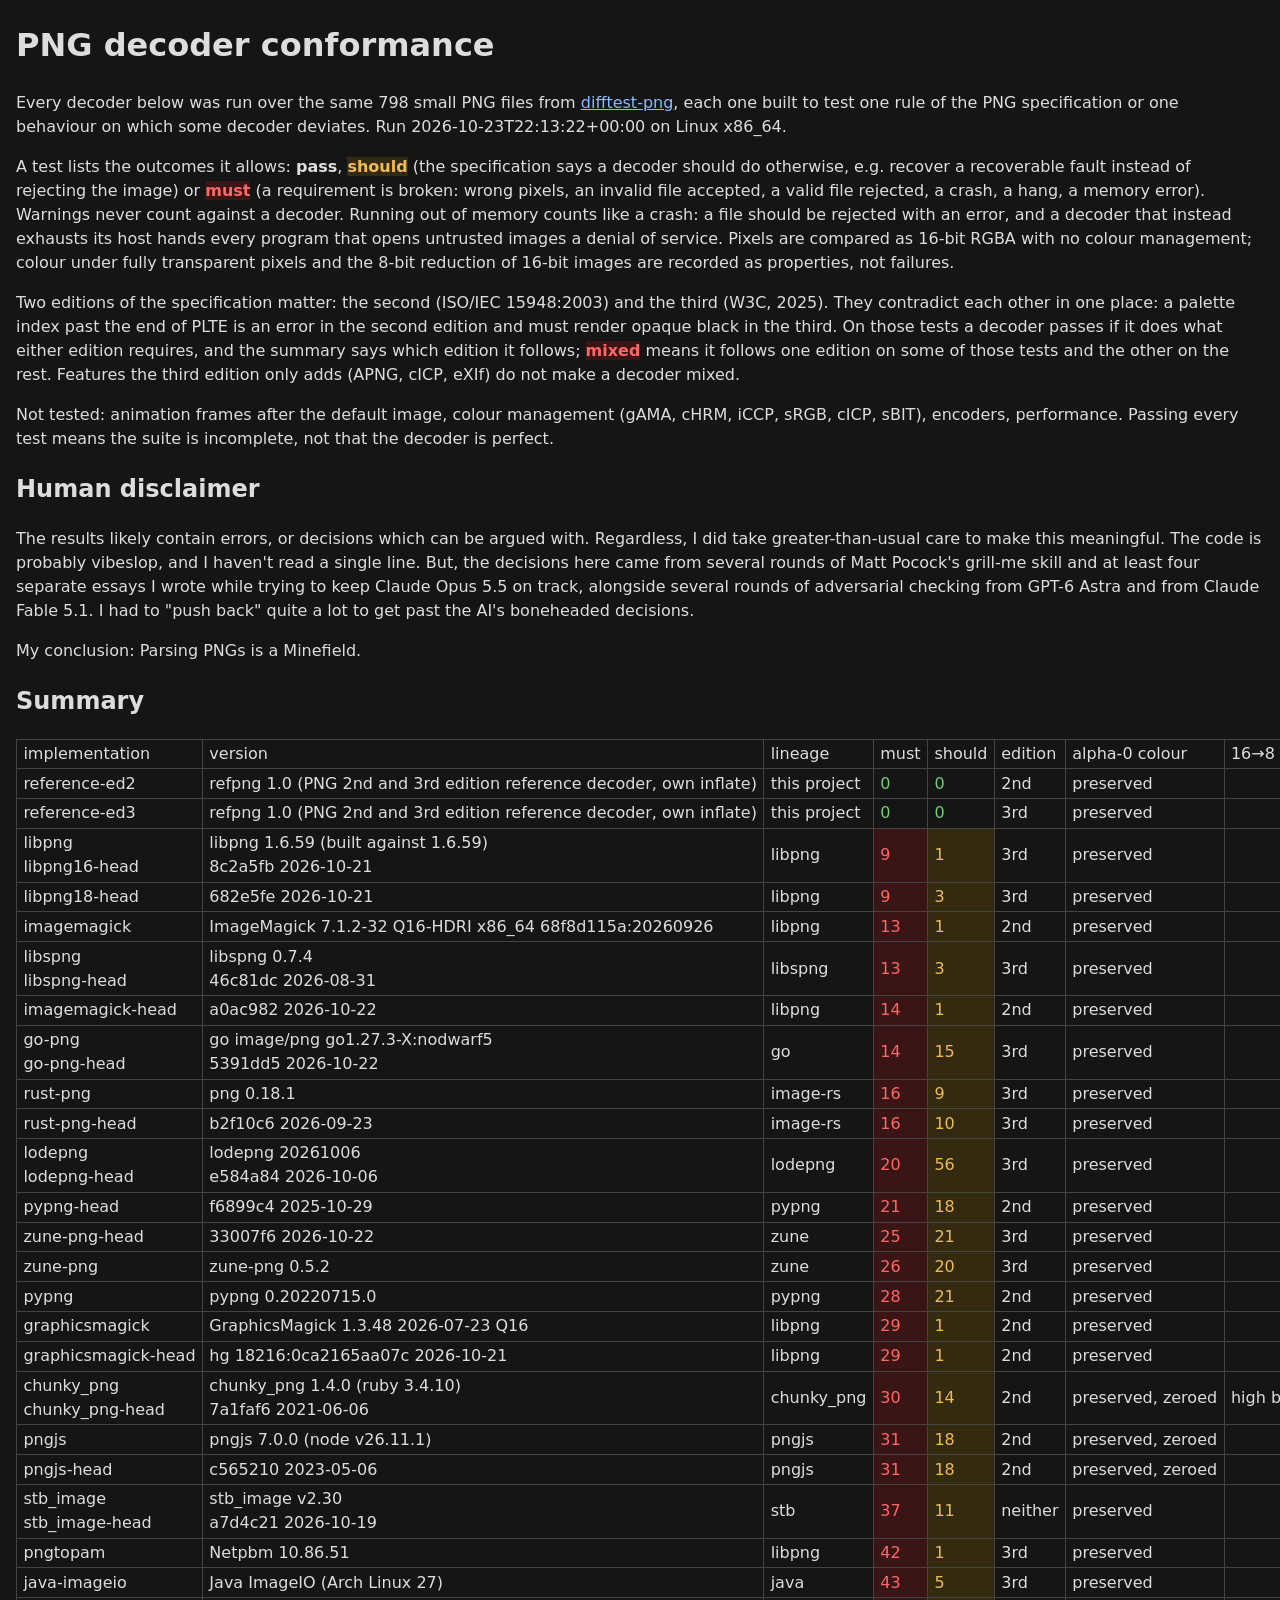
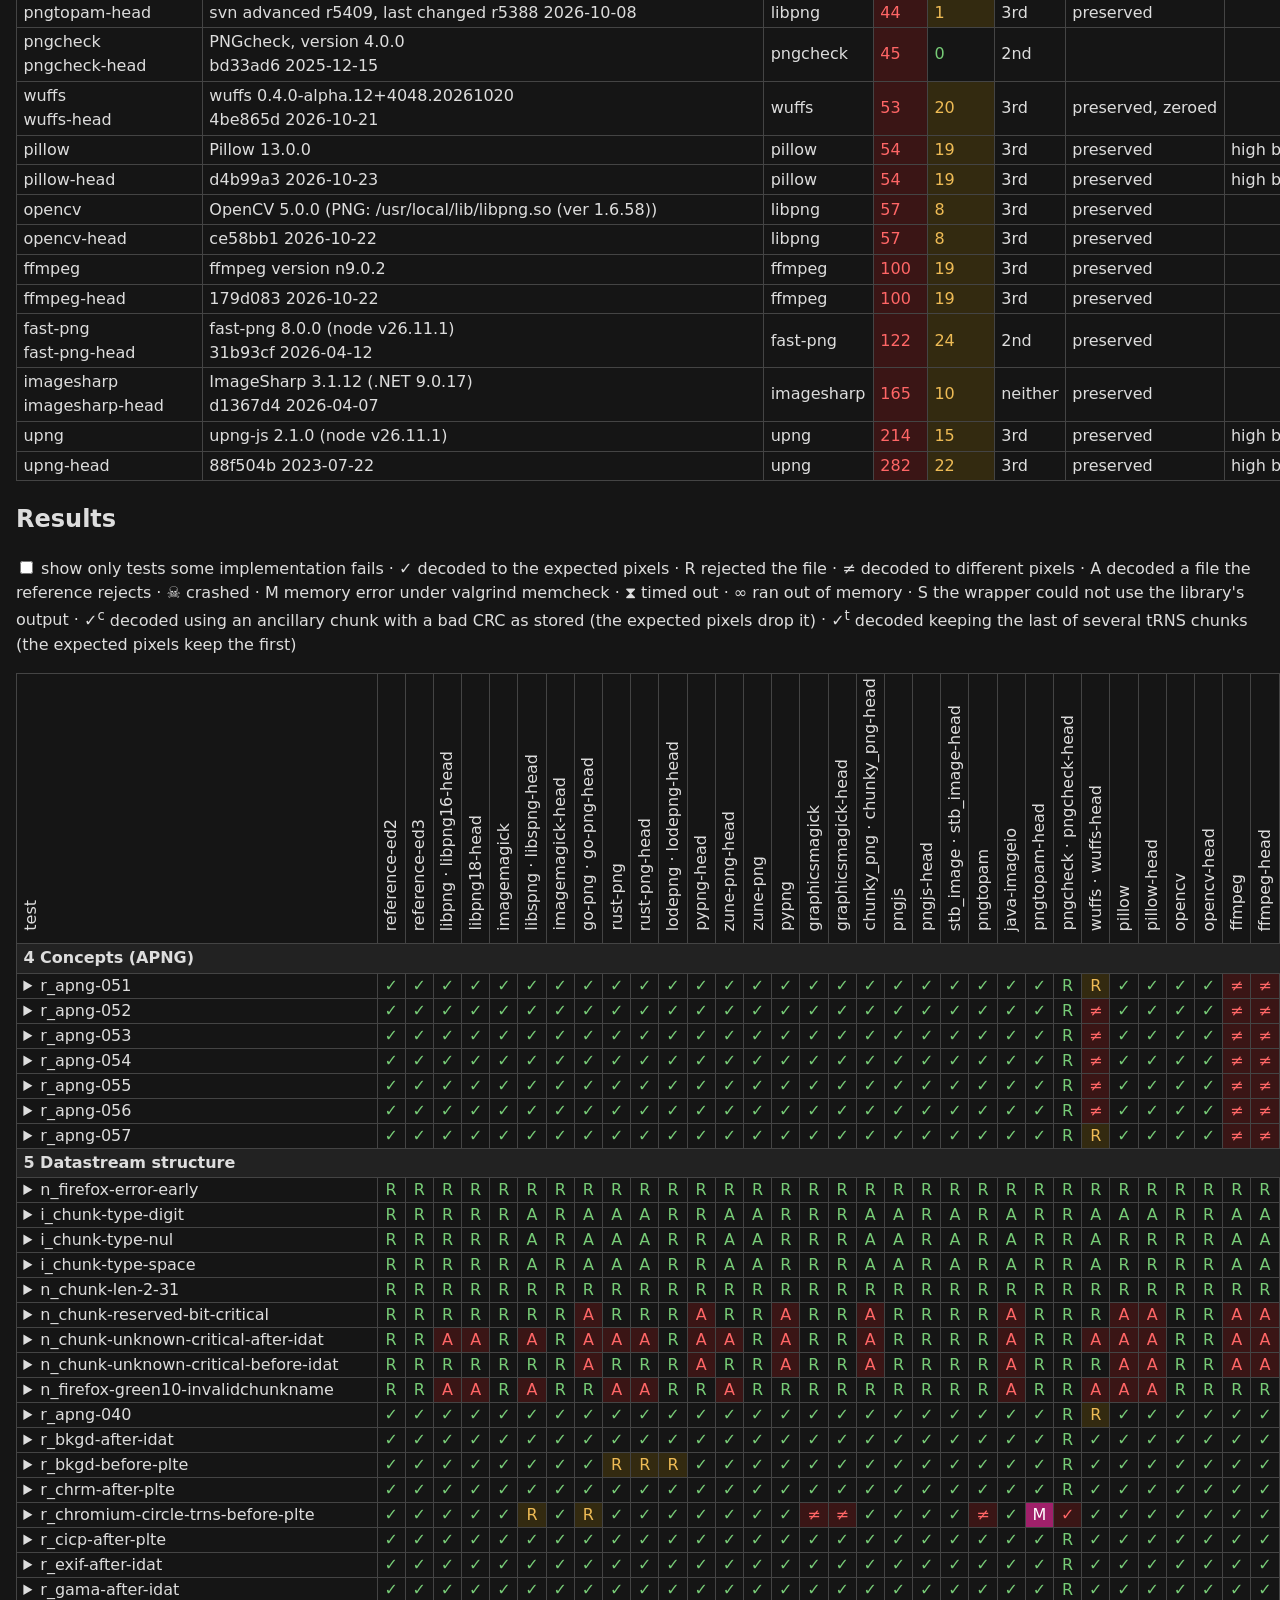
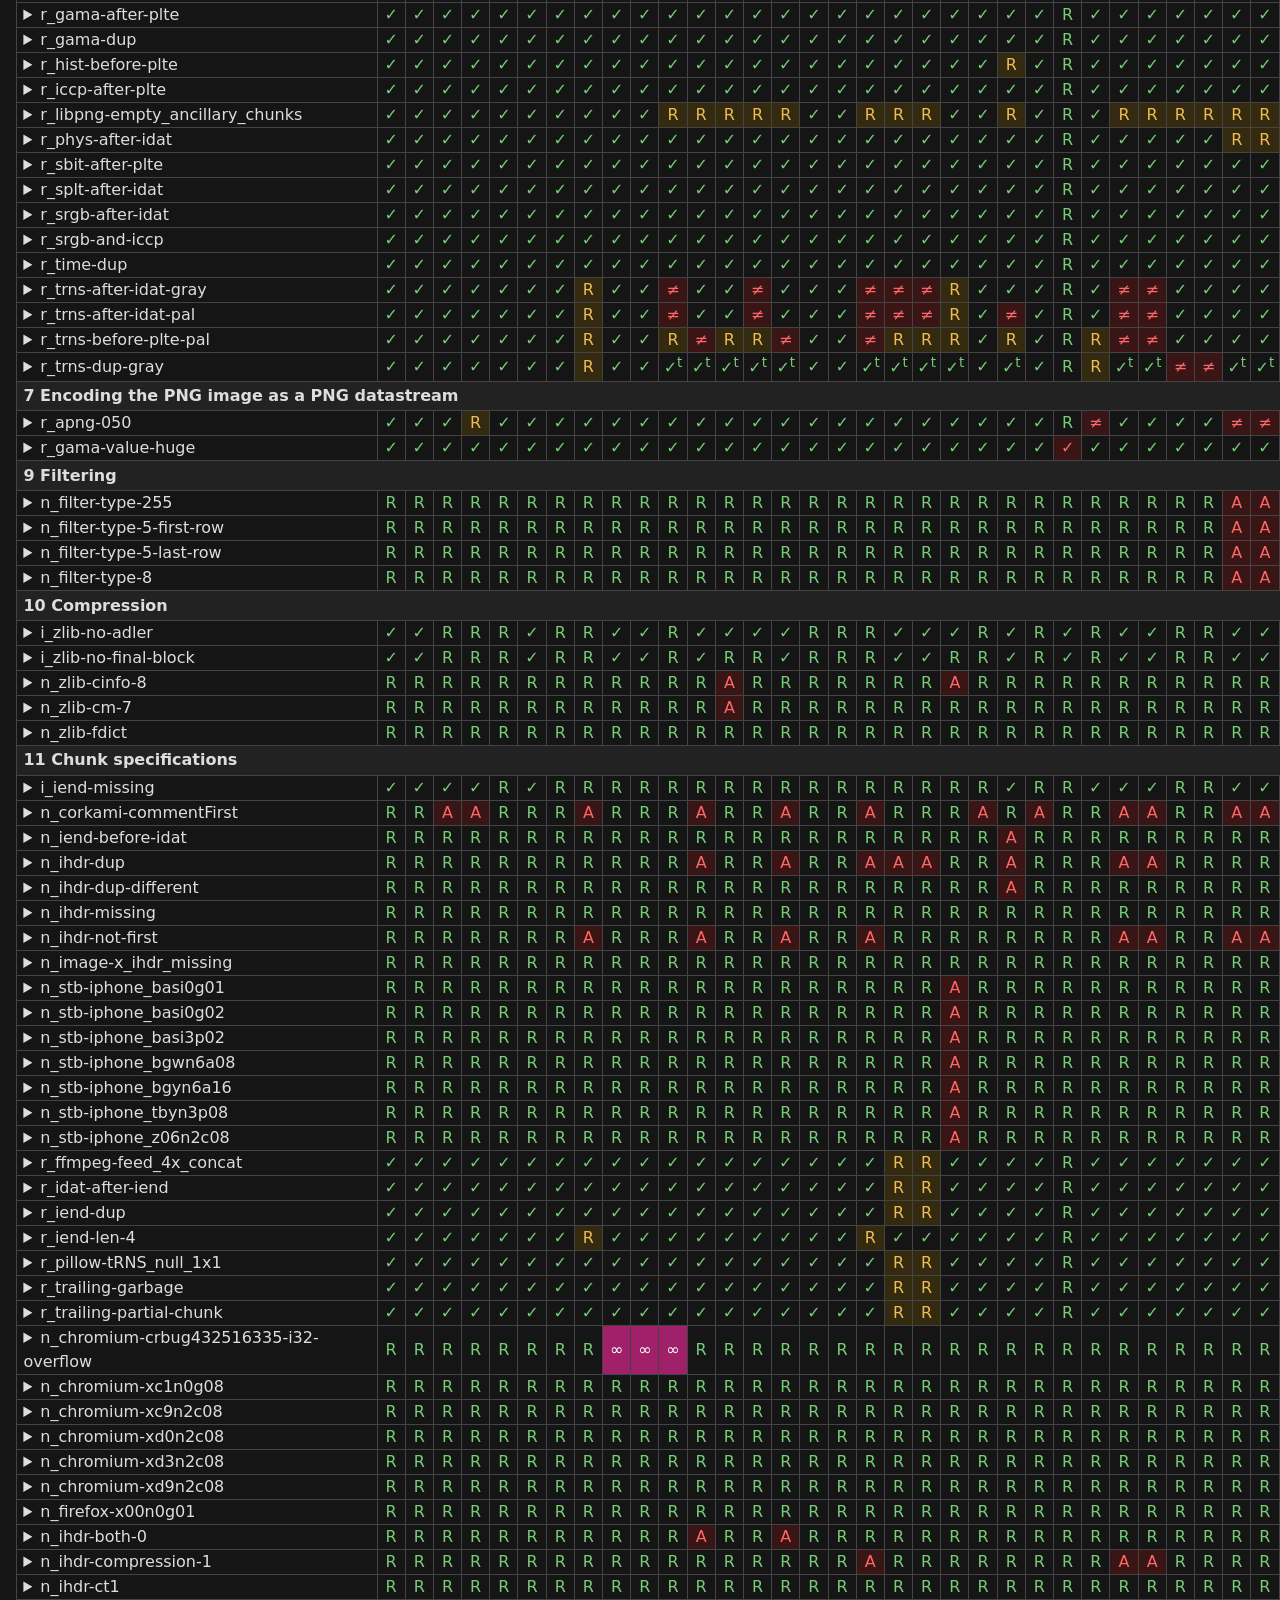
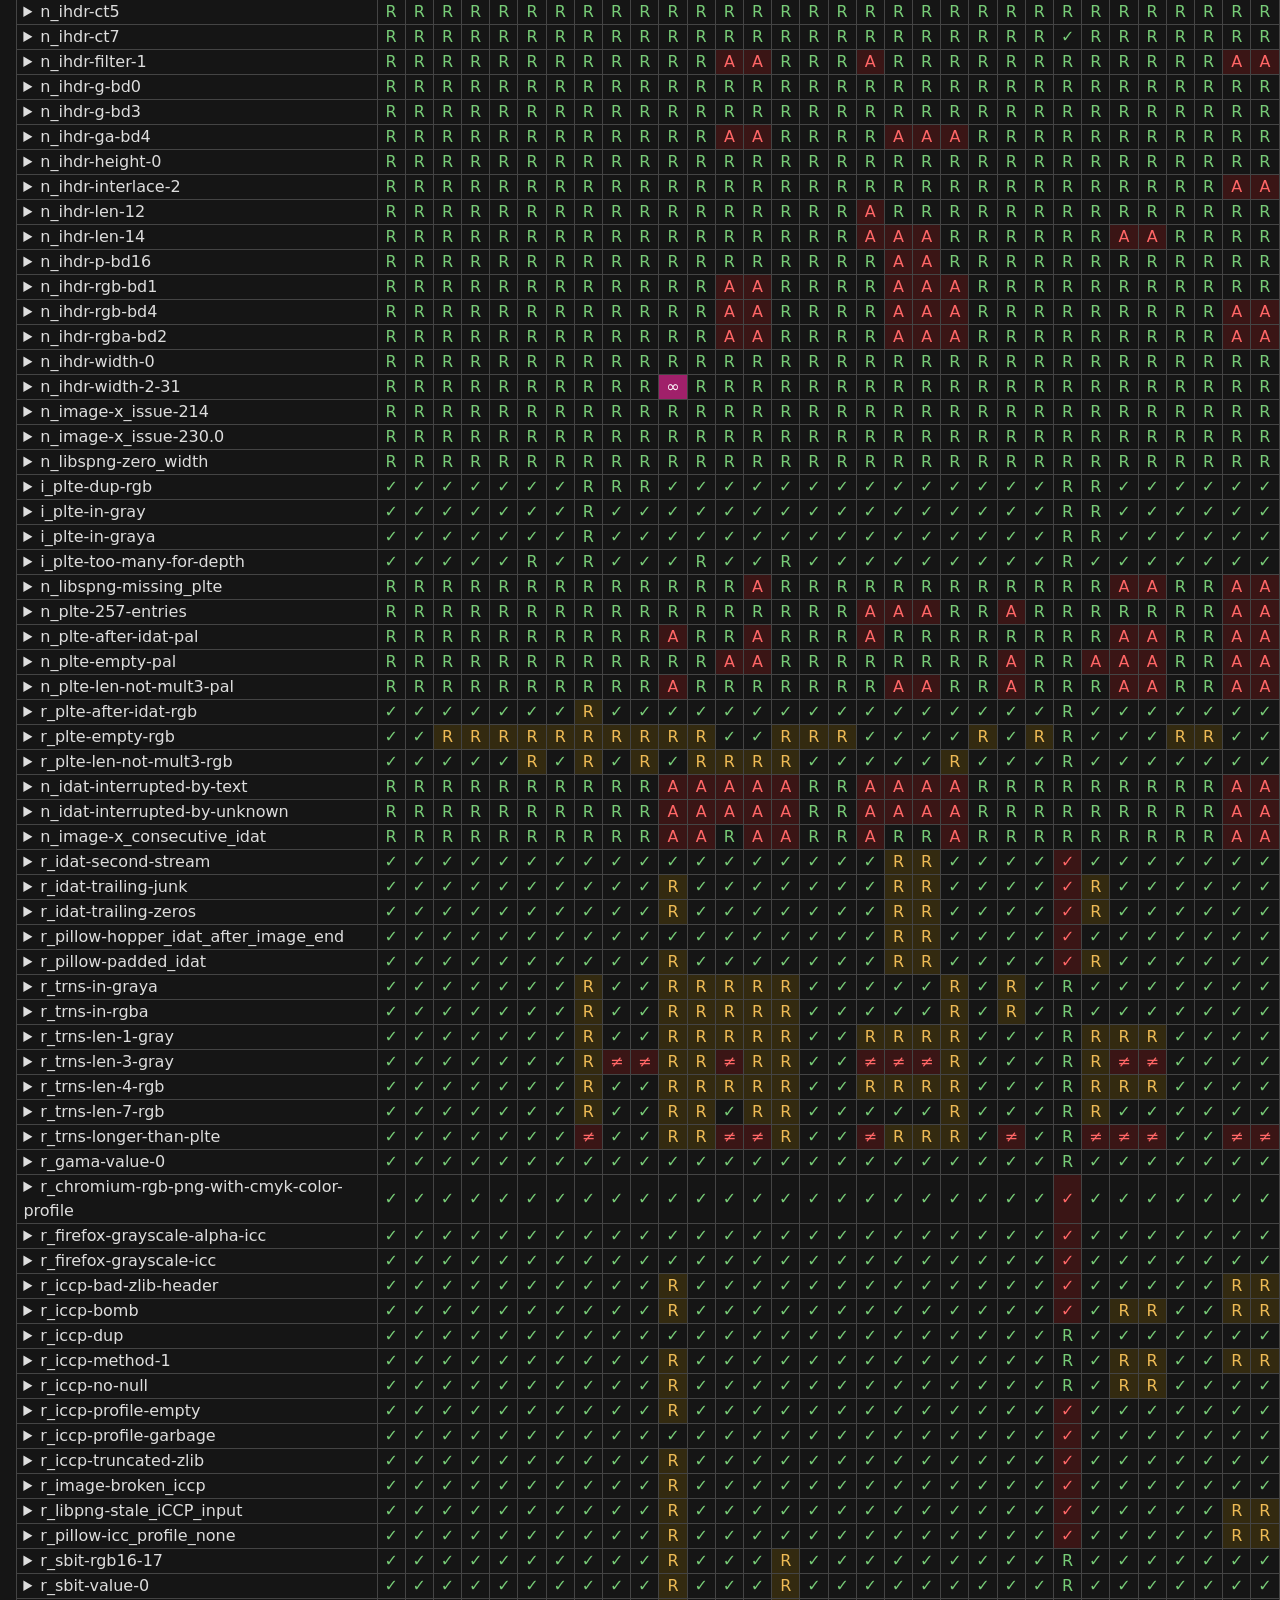
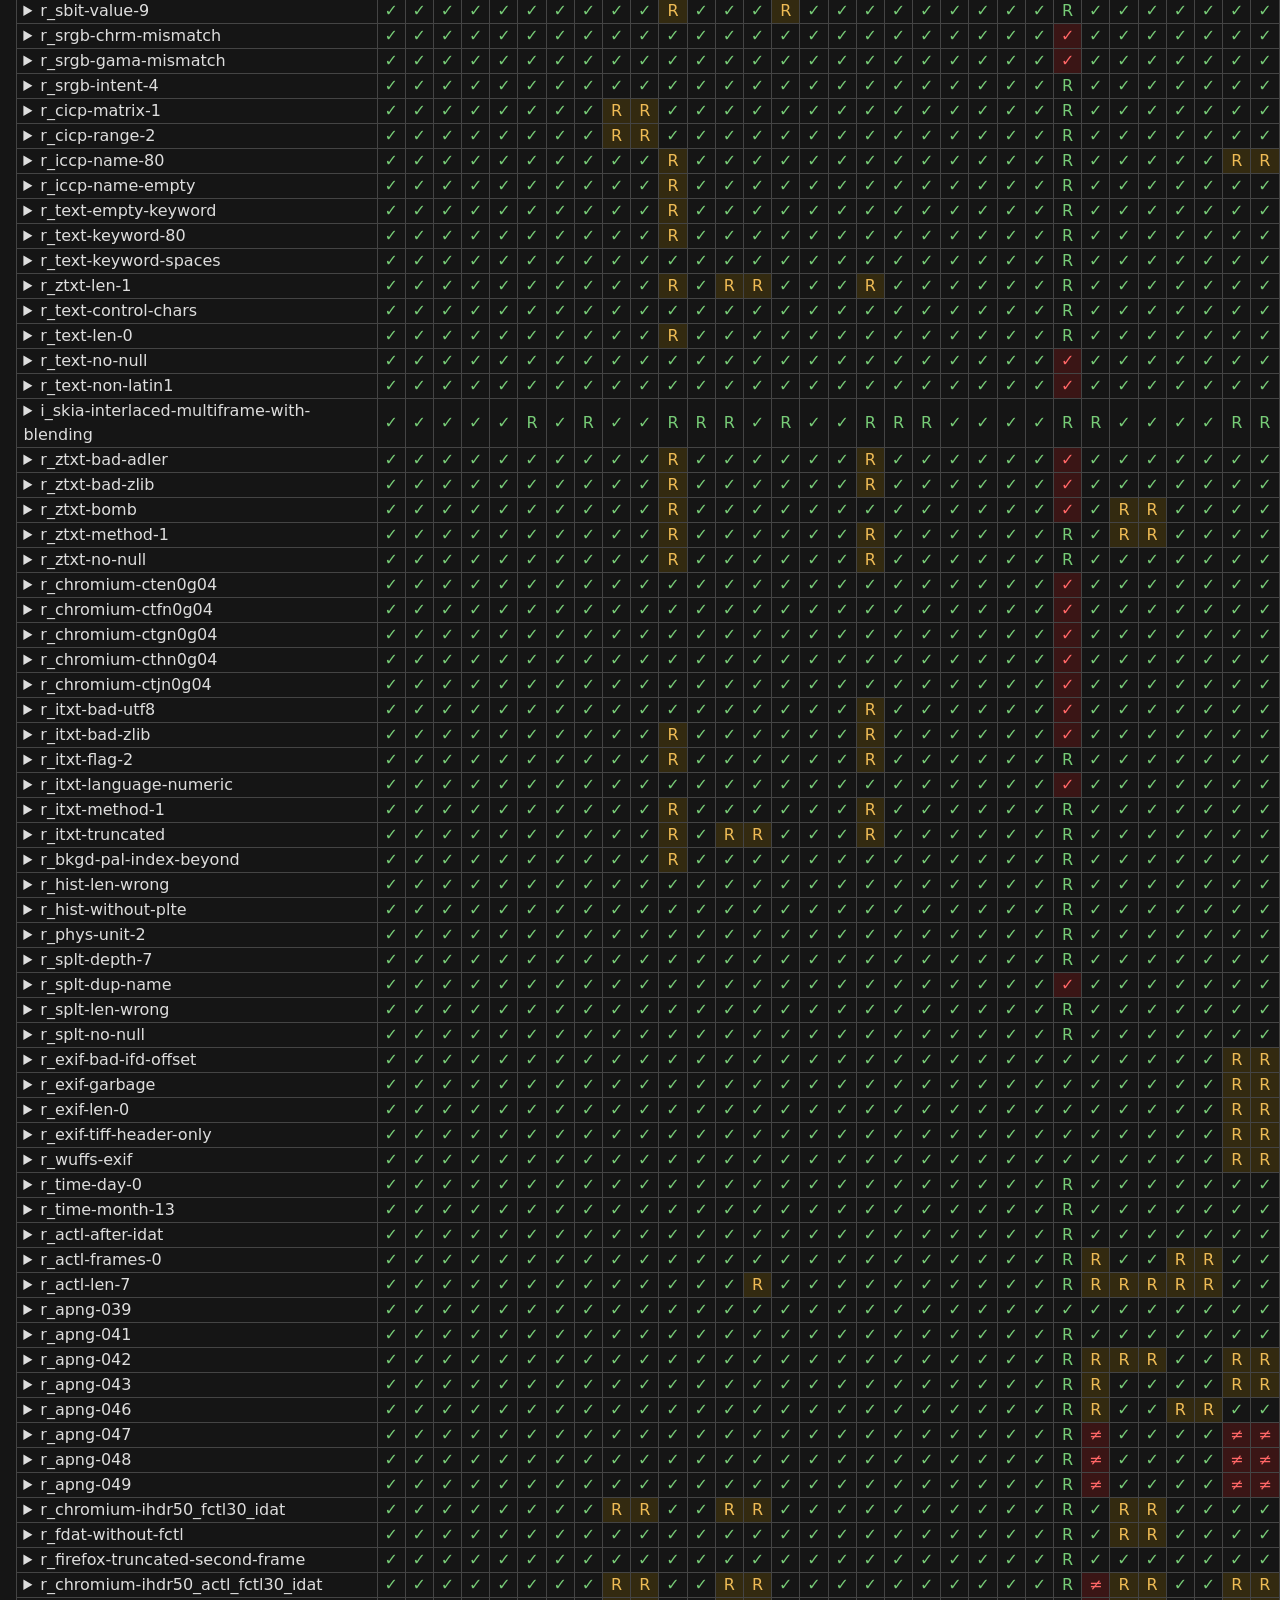
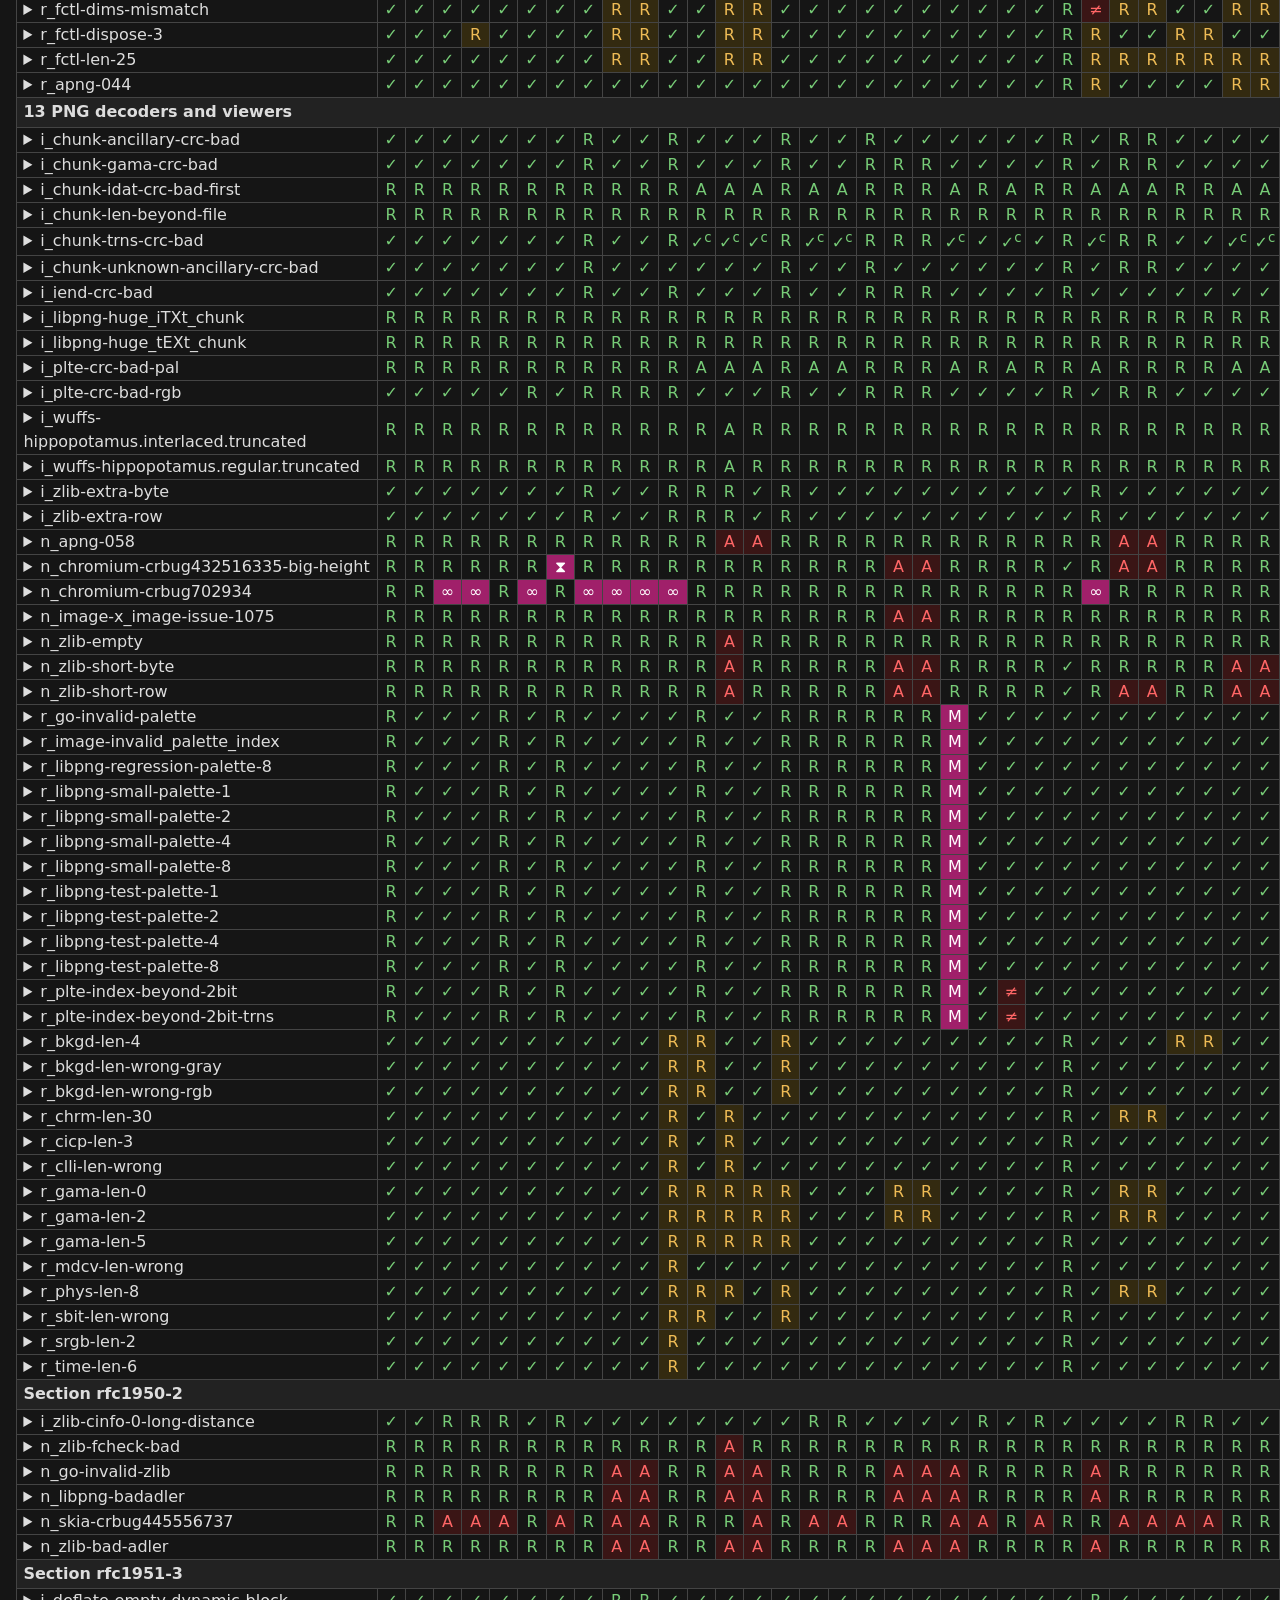
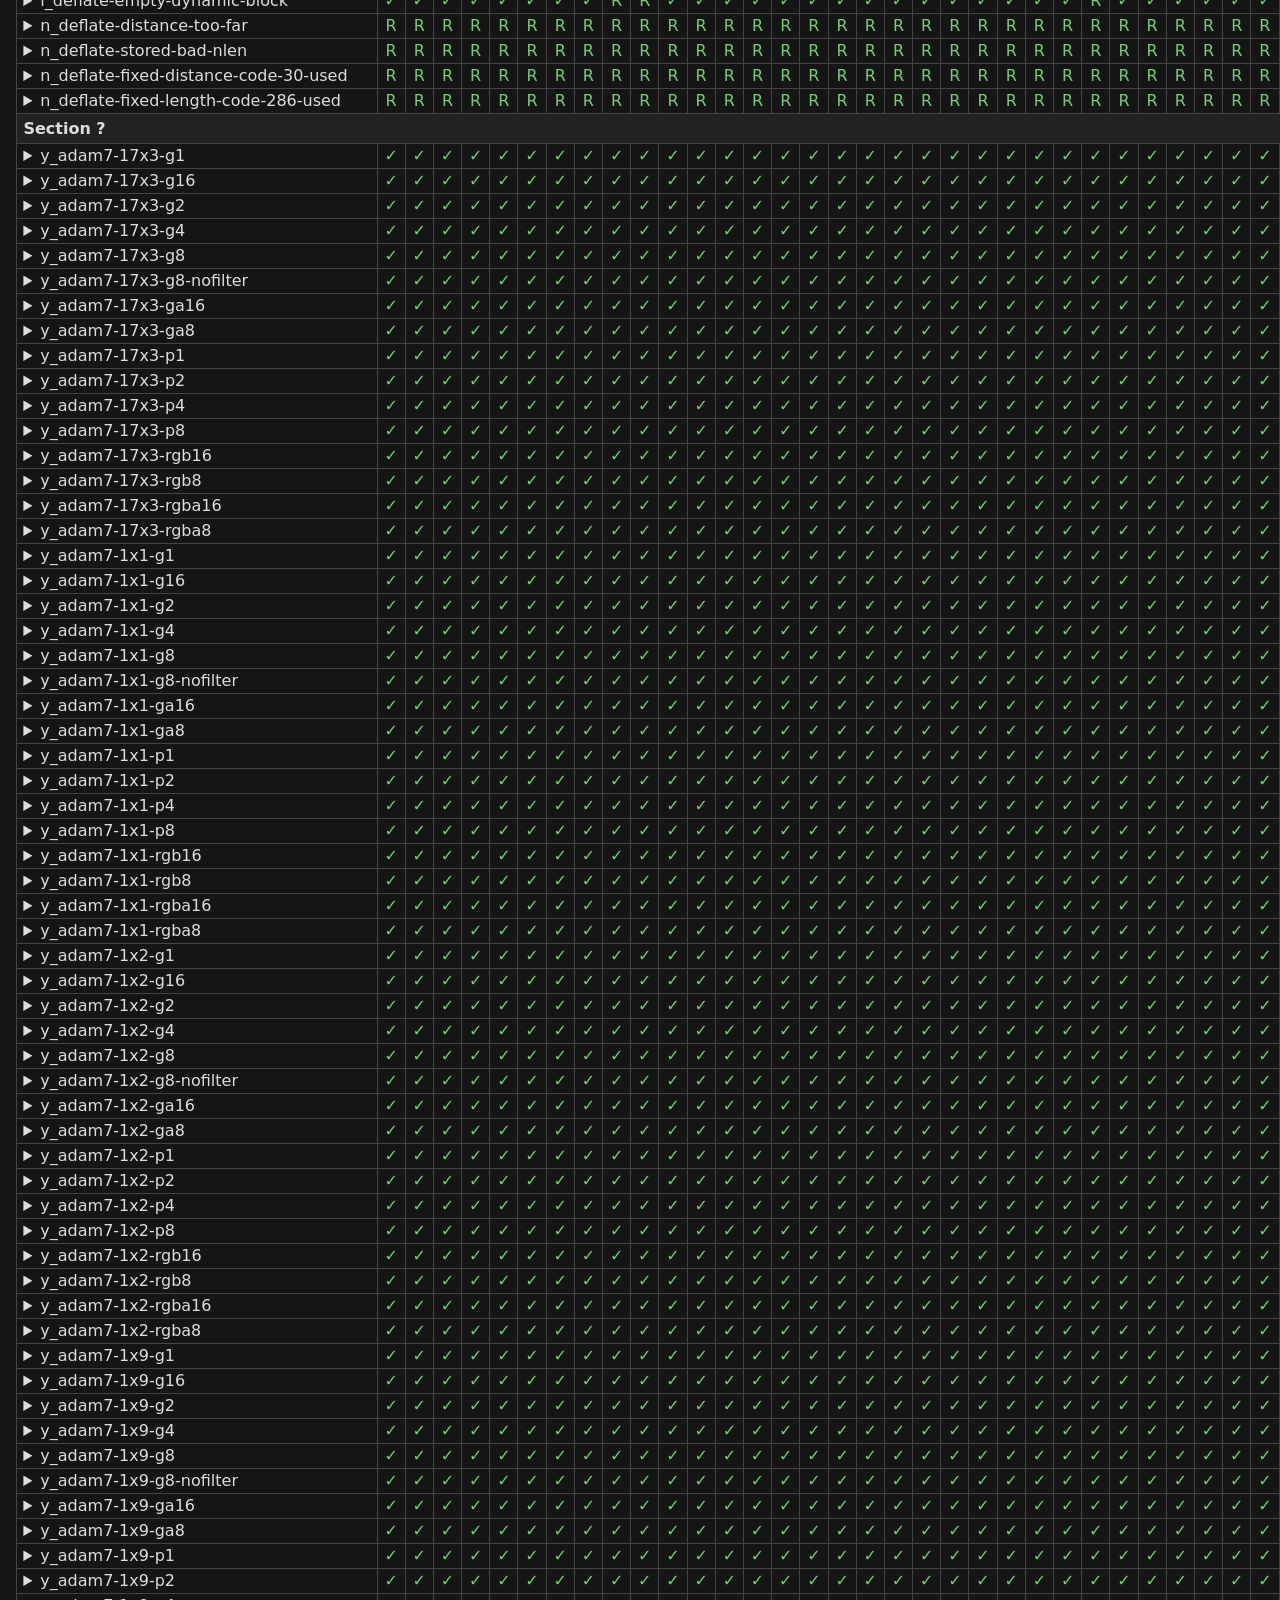
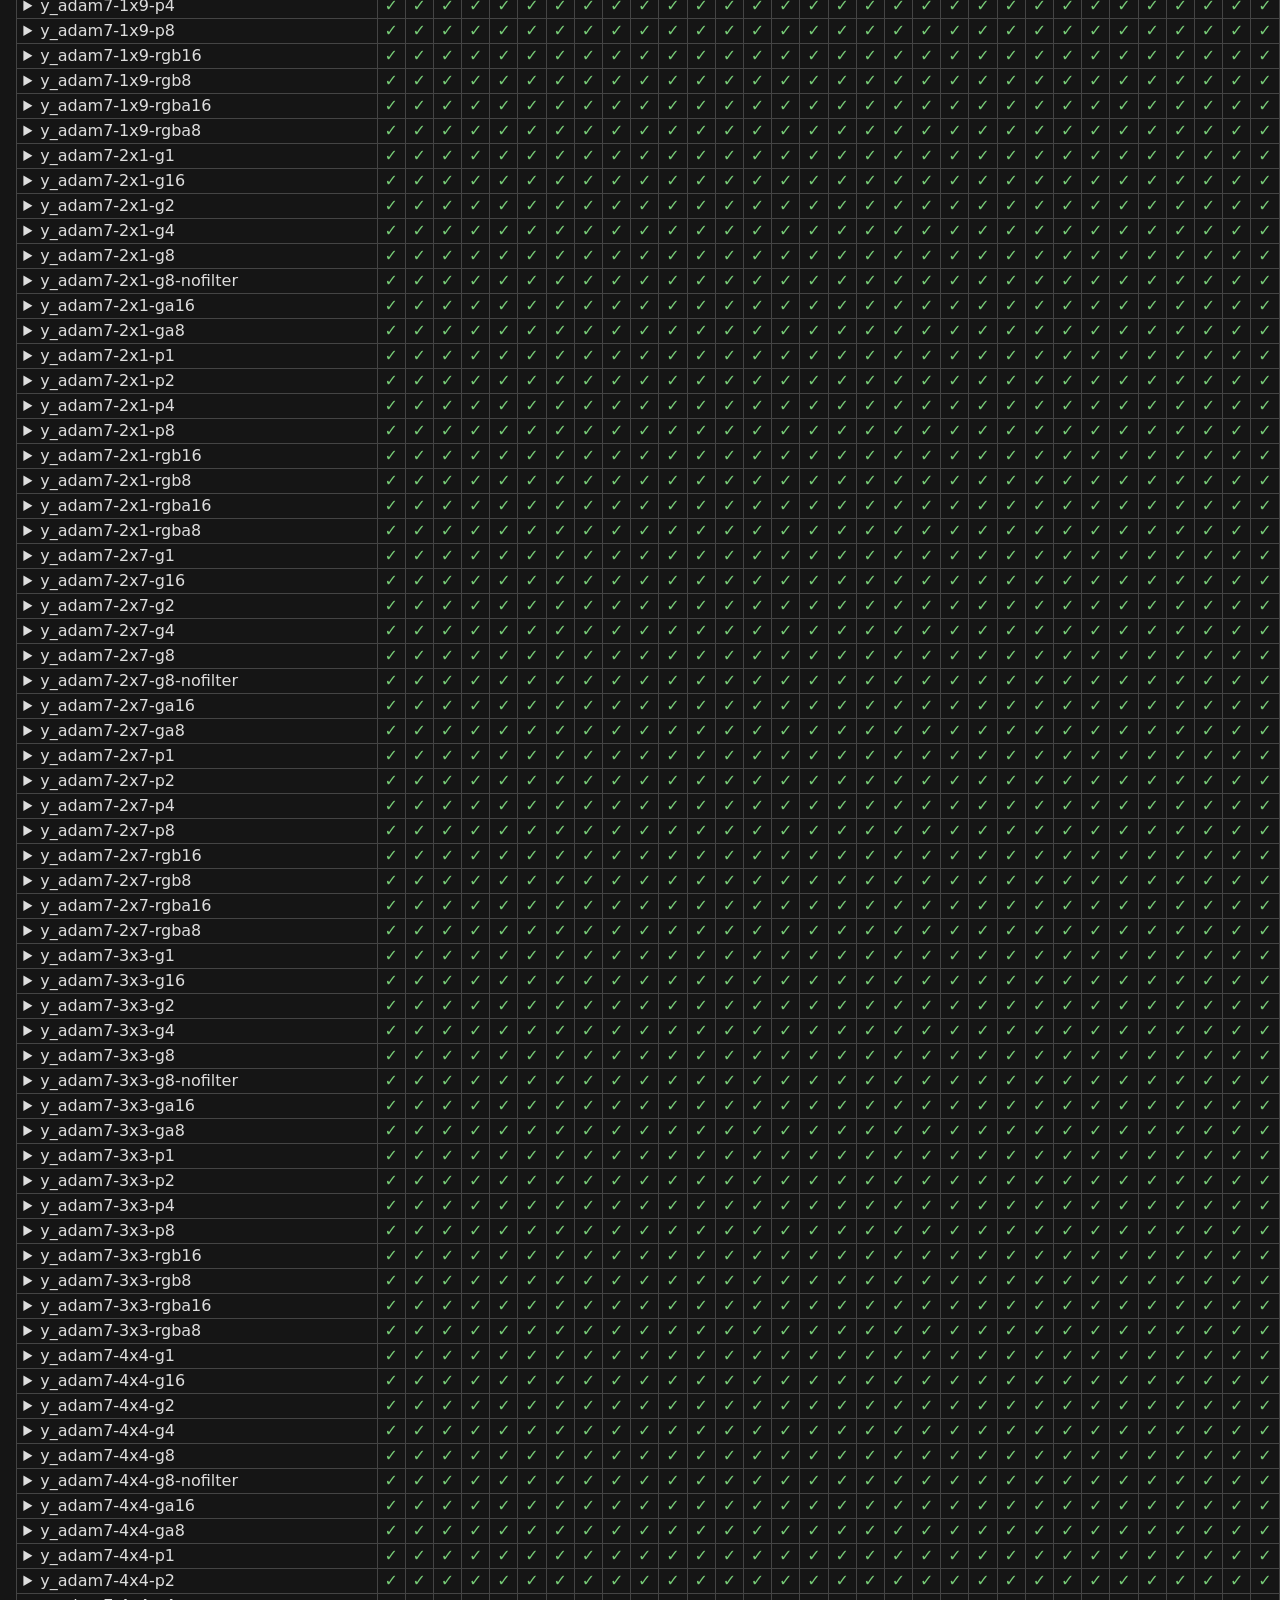
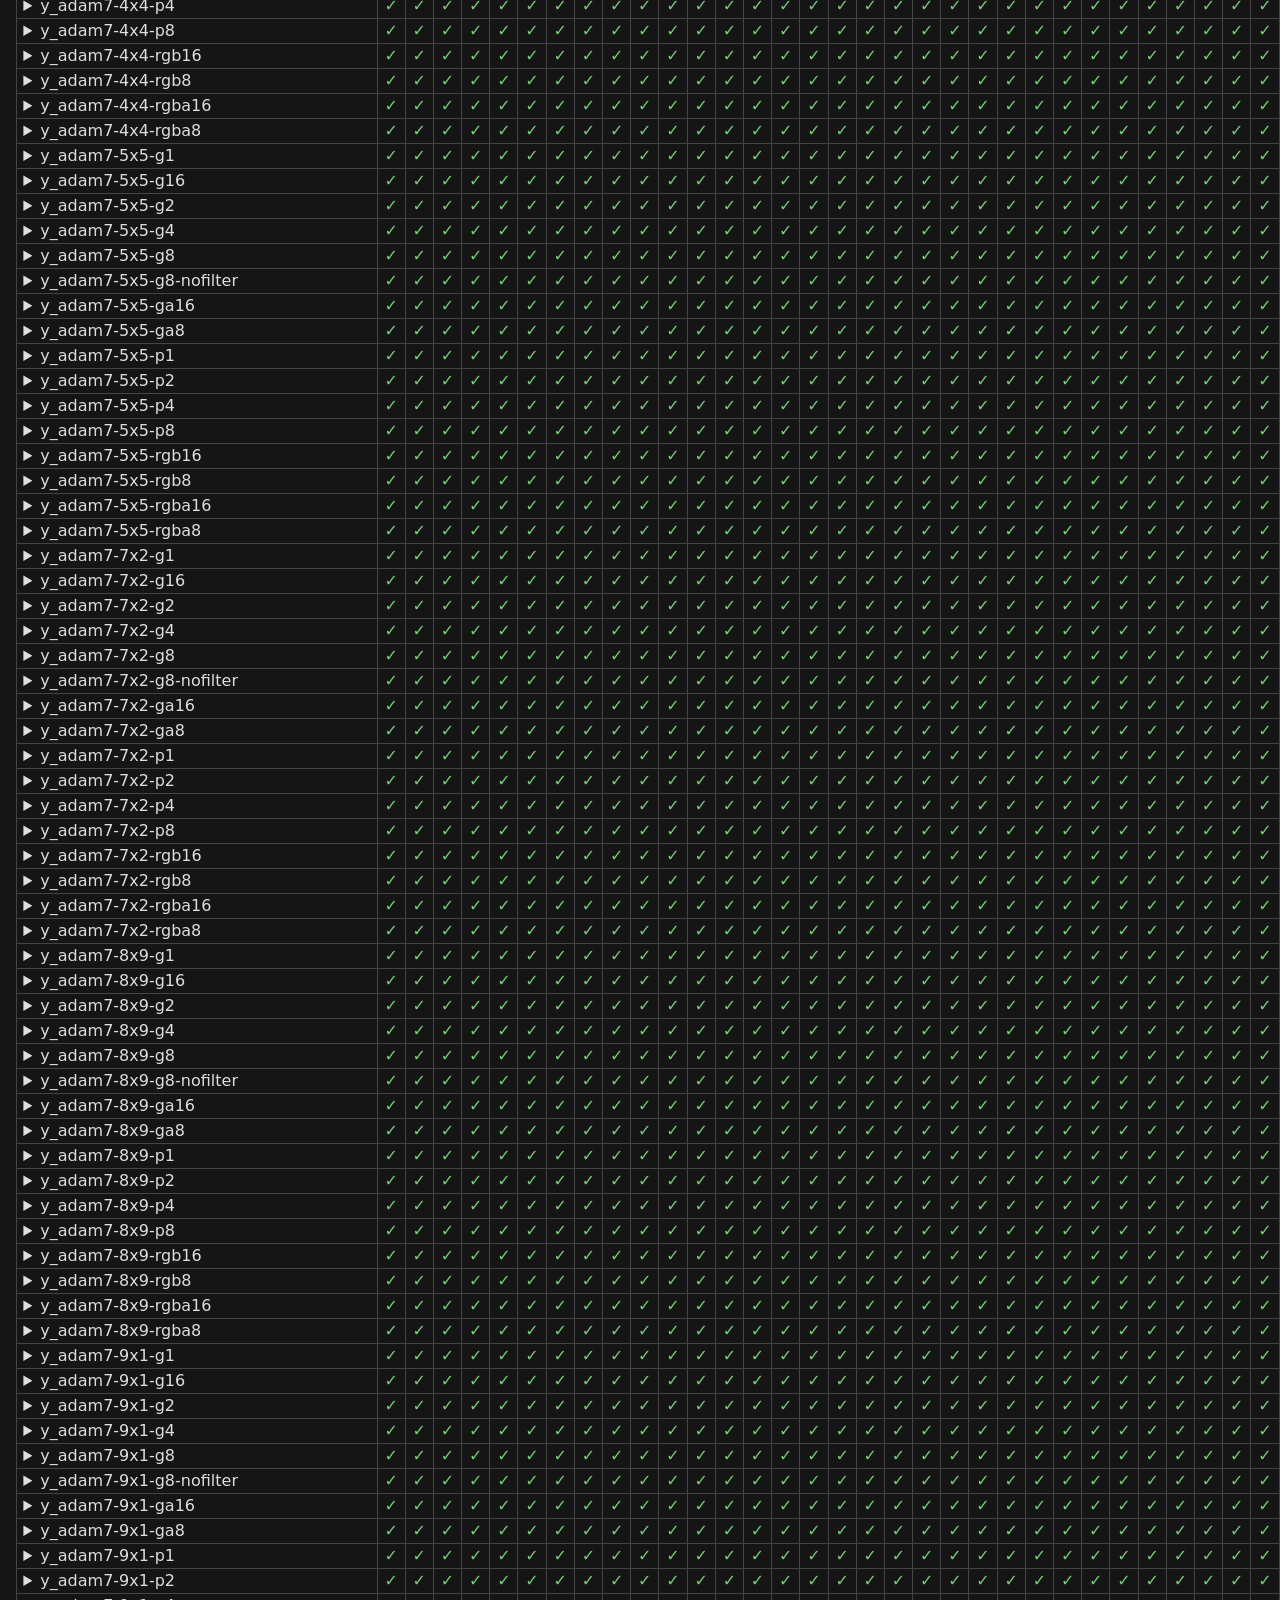
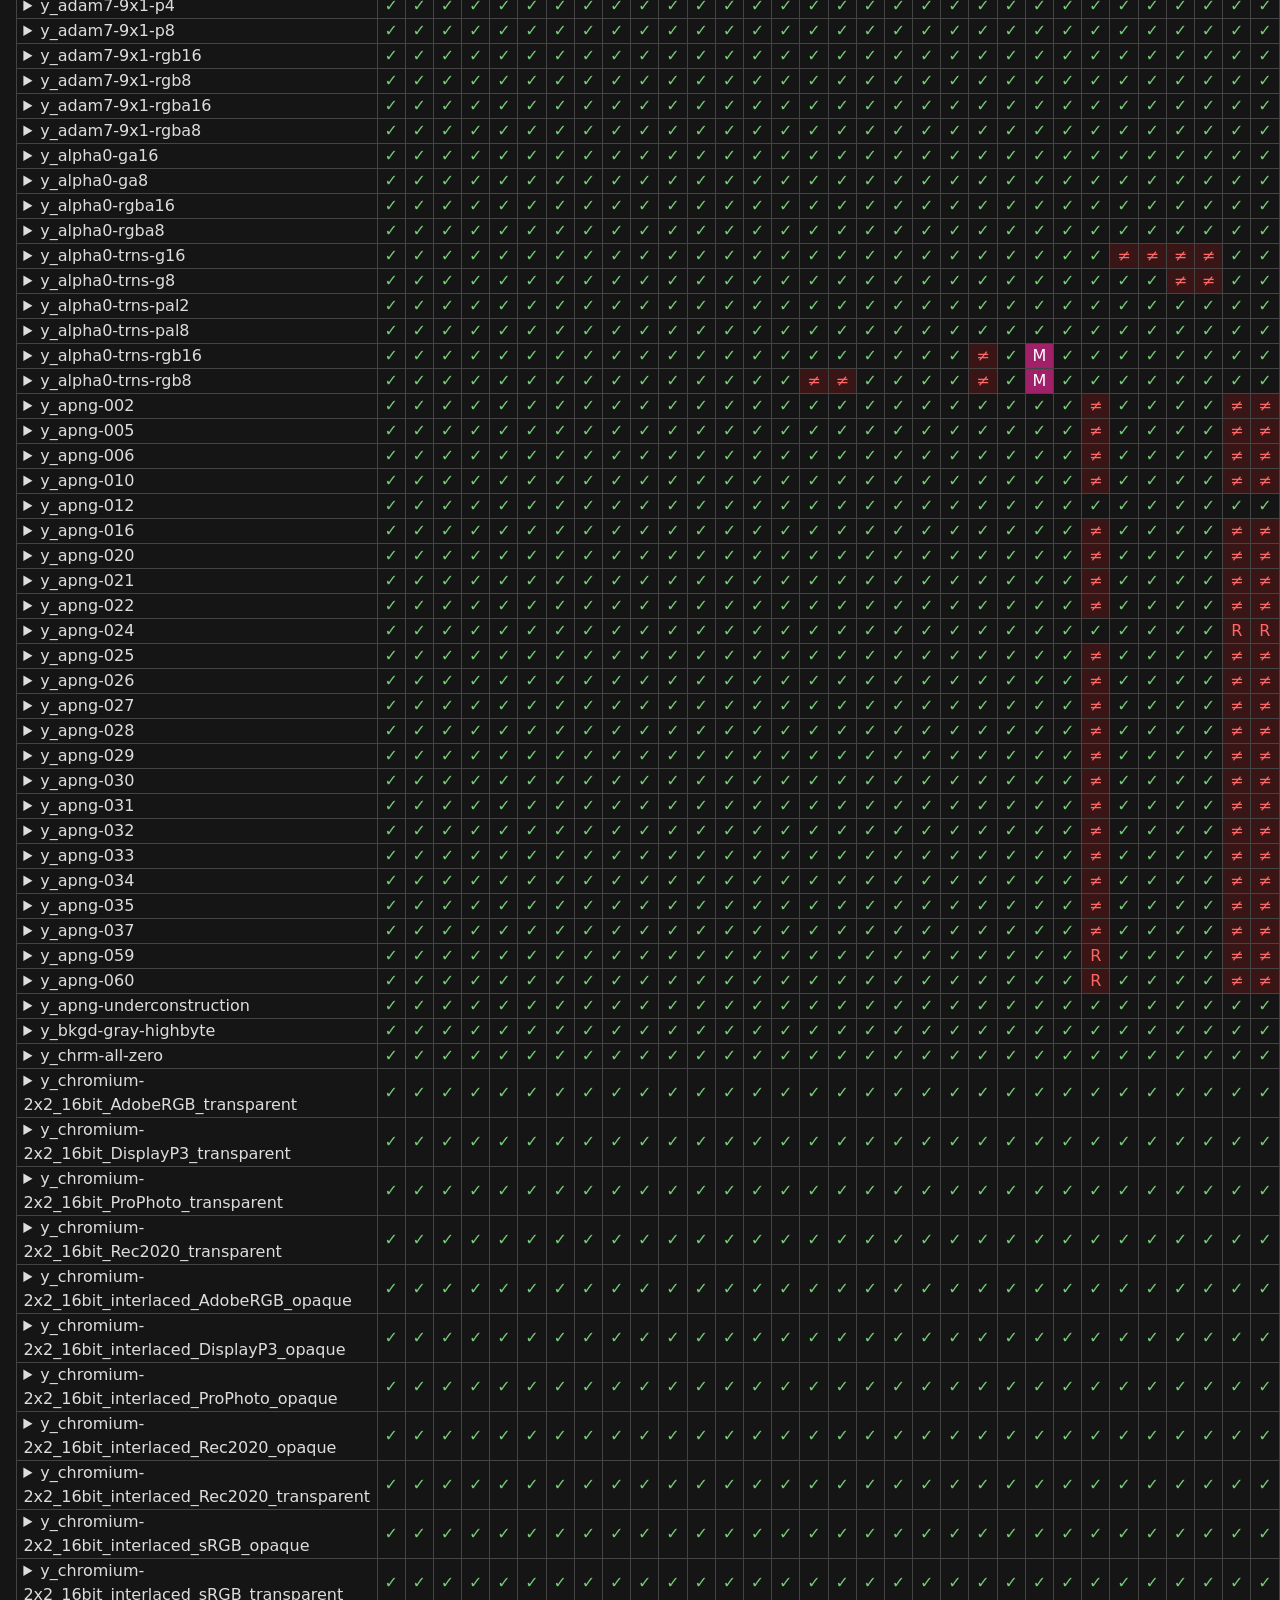
==== commit 60d2316b: "difftest-png report: add human disclaimer from the README Co-Authored-By: Claude Opus 5.5 <noreply@a" ====
--- a/static/difftest-png/index.html
+++ b/static/difftest-png/index.html
@@ -1,4 +1,4 @@
-<!doctype html><html lang=en><meta charset=utf-8><meta content="width=device-width,initial-scale=1" name=viewport><title>PNG decoder conformance, 2026-10-23</title><style>body{color:#ddd;background:#151515;margin:1rem;font:1rem/1.5 system-ui,sans-serif}a{color:#8bbcff}table{border-collapse:collapse}td,th{border:1px solid #444;padding:.15rem .4rem}.s td{white-space:nowrap}th{text-align:left;font-weight:400}.m td{text-align:center;min-width:1.6rem;padding:0}.m td:first-child{text-align:left;padding:0 .4rem}.m thead th{vertical-align:bottom;background:#151515;padding:.3rem .1rem;position:sticky;top:0}.m thead th span{writing-mode:vertical-rl;white-space:nowrap;transform:rotate(180deg)}.m tr.sec th{background:#222;font-weight:700}summary{cursor:pointer}details div{color:#bbb;max-width:60rem;padding:.3rem 0 .5rem 1rem}.pass{color:#7c7}.should{color:#eb5;background:#332a10}.must{color:#f66;background:#3a1515}.fatal{color:#fff;background:#a0206a}.note{color:#eb5}code{font-size:.9em}body:has(#f:checked) tr.ok{display:none}</style><h1>PNG decoder conformance</h1><p>Every decoder below was run over the same 798 small PNG files from <a href=https://github.com/MrMetric/difftest-png>difftest-png</a>, each one built to test one rule of the PNG specification or one behaviour on which some decoder deviates. Run 2026-10-23T22:13:22+00:00 on Linux x86_64.<p>A test lists the outcomes it allows: <b>pass</b>, <b class=should>should</b> (the specification says a decoder should do otherwise, e.g. recover a recoverable fault instead of rejecting the image) or <b class=must>must</b> (a requirement is broken: wrong pixels, an invalid file accepted, a valid file rejected, a crash, a hang, a memory error). Warnings never count against a decoder. Running out of memory counts like a crash: a file should be rejected with an error, and a decoder that instead exhausts its host hands every program that opens untrusted images a denial of service. Pixels are compared as 16-bit RGBA with no colour management; colour under fully transparent pixels and the 8-bit reduction of 16-bit images are recorded as properties, not failures.<p>Two editions of the specification matter: the second (ISO/IEC 15948:2003) and the third (W3C, 2025). They contradict each other in one place: a palette index past the end of PLTE is an error in the second edition and must render opaque black in the third. On those tests a decoder passes if it does what either edition requires, and the summary says which edition it follows; <b class=must>mixed</b> means it follows one edition on some of those tests and the other on the rest. Features the third edition only adds (APNG, cICP, eXIf) do not make a decoder mixed.<p>Not tested: animation frames after the default image, colour management (gAMA, cHRM, iCCP, sRGB, cICP, sBIT), encoders, performance. Passing every test means the suite is incomplete, not that the decoder is perfect.<h2>Summary</h2><table class=s><tr><th>implementation<th>version<th>lineage<th>must<th>should<th>edition<th>alpha-0 colour<th>16→8<tr><td title="refpng.py: this project's reference decoder; second edition (ISO/IEC 15948:2003).">reference-ed2<td>refpng 1.0 (PNG 2nd and 3rd edition reference decoder, own inflate)<td>this project<td class=pass>0<td class=pass>0<td>2nd<td>preserved<td><tr><td title="refpng.py: this project's reference decoder, every check named by its clause; third edition.">reference-ed3<td>refpng 1.0 (PNG 2nd and 3rd edition reference decoder, own inflate)<td>this project<td class=pass>0<td class=pass>0<td>3rd<td>preserved<td><tr><td title="libpng low-level API, png_set_expand only, defaults otherwise">libpng<br>libpng16-head<td>libpng 1.6.59 (built against 1.6.59)<br>8c2a5fb 2026-10-21<td>libpng<td class=must>9<td class=should>1<td>3rd<td>preserved<td><tr><td title="libpng low-level API, png_set_expand only, defaults otherwise. libpng18 branch (1.8.0.git, the repository's default branch), built static with the clone's CMake (defaults, hardware optimizations on) and linked into the shim.">libpng18-head<td>682e5fe 2026-10-21<td>libpng<td class=must>9<td class=should>3<td>3rd<td>preserved<td><tr><td title="ImageMagick PNG coder on top of libpng; first frame. -depth 16 because IM tags palette images with the index bit depth and its PAM writer quantizes samples to that depth.">imagemagick<td>ImageMagick 7.1.2-32 Q16-HDRI x86_64 68f8d115a:20260926<td>libpng<td class=must>13<td class=should>1<td>2nd<td>preserved<td><tr><td title="system libspng; SPNG_FMT_RGBA8/16 with SPNG_DECODE_TRNS">libspng<br>libspng-head<td>libspng 0.7.4<br>46c81dc 2026-08-31<td>libspng<td class=must>13<td class=should>3<td>3rd<td>preserved<td><tr><td title="ImageMagick PNG coder on top of libpng; first frame. -depth 16 because IM tags palette images with the index bit depth and its PAM writer quantizes samples to that depth. 7.1.2-35 beta, Q16 HDRI, static, PNG-only configure, over the system libpng; a0ac982 needs the missing ';' in MagickCore/draw.c restored to compile (the build does that).">imagemagick-head<td>a0ac982 2026-10-22<td>libpng<td class=must>14<td class=should>1<td>2nd<td>preserved<td><tr><td title="Go standard library image/png; the returned image type is written in its native layout">go-png<br>go-png-head<td>go image/png go1.27.3-X:nodwarf5<br>5391dd5 2026-10-22<td>go<td class=must>14<td class=should>15<td>3rd<td>preserved<td><tr><td title="png crate, Transformations::EXPAND, default limits. The shim allocates the output buffer with try_reserve so an impossible size is reported as out of memory; the documented `vec![0; reader.output_buffer_size()]` aborts the process instead.">rust-png<td>png 0.18.1<td>image-rs<td class=must>16<td class=should>9<td>3rd<td>preserved<td><tr><td title="png crate, Transformations::EXPAND, default limits. The shim crate patches crates.io png 0.18.1 with the master clone (path dependency); other dependencies from crates.io.">rust-png-head<td>b2f10c6 2026-09-23<td>image-rs<td class=must>16<td class=should>10<td>3rd<td>preserved<td><tr><td title="single-file C/C++ decoder; RGBA at source depth; CRC and Adler-32 checks on by default">lodepng<br>lodepng-head<td>lodepng 20261006<br>e584a84 2026-10-06<td>lodepng<td class=must>20<td class=should>56<td>3rd<td>preserved<td><tr><td title="pure-Python pypng Reader.asRGBA(); honours sBIT by rescaling. GitLab main (0.20250521.0; GitHub and PyPI carry the 2022 code) loaded through PYTHONPATH from the clone's code/ directory.">pypng-head<td>f6899c4 2025-10-29<td>pypng<td class=must>21<td class=should>18<td>2nd<td>preserved<td><tr><td title="zune-png crate, default DecoderOptions. Branch dev (the default; main is stale and does not build); zune-png, zune-core and zune-inflate patched to the clone's crates.">zune-png-head<td>33007f6 2026-10-22<td>zune<td class=must>25<td class=should>21<td>3rd<td>preserved<td><tr><td title="zune-png crate, default DecoderOptions">zune-png<td>zune-png 0.5.2<td>zune<td class=must>26<td class=should>20<td>3rd<td>preserved<td><tr><td title="pure-Python pypng Reader.asRGBA(); honours sBIT by rescaling">pypng<td>pypng 0.20220715.0<td>pypng<td class=must>28<td class=should>21<td>2nd<td>preserved<td><tr><td title="GraphicsMagick PNG coder over libpng; -depth 16 for the same reason as ImageMagick">graphicsmagick<td>GraphicsMagick 1.3.48 2026-07-23 Q16<td>libpng<td class=must>29<td class=should>1<td>2nd<td>preserved<td><tr><td title="GraphicsMagick PNG coder over libpng; -depth 16 for the same reason as ImageMagick. Mercurial tip, Q16, static, PNG-only configure, over the system libpng.">graphicsmagick-head<td>hg 18216:0ca2165aa07c 2026-10-21<td>libpng<td class=must>29<td class=should>1<td>2nd<td>preserved<td><tr><td title="pure-Ruby ChunkyPNG; 8-bit RGBA only">chunky_png<br>chunky_png-head<td>chunky_png 1.4.0 (ruby 3.4.10)<br>7a1faf6 2021-06-06<td>chunky_png<td class=must>30<td class=should>14<td>2nd<td>preserved, zeroed<td>high byte<tr><td title="pngjs sync API with skipRescale; always RGBA">pngjs<td>pngjs 7.0.0 (node v26.11.1)<td>pngjs<td class=must>31<td class=should>18<td>2nd<td>preserved, zeroed<td><tr><td title="pngjs sync API with skipRescale; always RGBA. HEAD reports 7.0.0 like the release; the shim is copied next to a node_modules/pngjs symlink to the clone.">pngjs-head<td>c565210 2023-05-06<td>pngjs<td class=must>31<td class=should>18<td>2nd<td>preserved, zeroed<td><tr><td title="single-header, ignores CRCs, de-iPhones CgBI">stb_image<br>stb_image-head<td>stb_image v2.30<br>a7d4c21 2026-10-19<td>stb<td class=must>37<td class=should>11<td>neither<td>preserved<td><tr><td title="netpbm pngtopam -alphapam: libpng with netpbm's policies">pngtopam<td>Netpbm 10.86.51<td>libpng<td class=must>42<td class=should>1<td>3rd<td>preserved<td><tr><td title="OpenJDK ImageIO PNG reader; raster written in native band order and sample size">java-imageio<td>Java ImageIO (Arch Linux 27)<td>java<td class=must>43<td class=should>5<td>3rd<td>preserved<td><tr><td title="netpbm pngtopam -alphapam: libpng with netpbm's policies. Netpbm 11.16.1 (advanced branch; pngtopam.c identical to trunk; release column: Arch super_stable 10.86) over the system libpng. Built in-tree in {head}/ctools/netpbm; LD_LIBRARY_PATH points it at that build's libnetpbm, without which it silently loads the system's libnetpbm.so.11.">pngtopam-head<td>svn advanced r5409, last changed r5388 2026-10-08<td>libpng<td class=must>44<td class=should>1<td>3rd<td>preserved<td><tr><td title="structural validator, verdict only">pngcheck<br>pngcheck-head<td>PNGcheck, version 4.0.0<br>bd33ad6 2025-12-15<td>pngcheck<td class=must>45<td class=pass>0<td>2nd<td><td><tr><td title="wuffs_aux::DecodeImage with default quirks and limits; non-premultiplied RGBA at source depth">wuffs<br>wuffs-head<td>wuffs 0.4.0-alpha.12+4048.20261020<br>4be865d 2026-10-21<td>wuffs<td class=must>53<td class=should>20<td>3rd<td>preserved, zeroed<td><tr><td title="Pillow's own PNG plugin (zlib, not libpng); convert('RGBA') for modes up to 8 bits, 16-bit grey kept; Pillow reads 16-bit RGB(A) as 8-bit">pillow<td>Pillow 13.0.0<td>pillow<td class=must>54<td class=should>19<td>3rd<td>preserved<td>high byte<tr><td title="Pillow's own PNG plugin (zlib, not libpng); convert('RGBA') for modes up to 8 bits, 16-bit grey kept; Pillow reads 16-bit RGB(A) as 8-bit. main (13.1.0.dev0) built from a git archive of the clone into its own uv venv (CPython 3.13).">pillow-head<td>d4b99a3 2026-10-23<td>pillow<td class=must>54<td class=should>19<td>3rd<td>preserved<td>high byte<tr><td title="OpenCV imread IMREAD_UNCHANGED over its bundled libpng (uv sync --extra opencv). Thread pools capped: with 32 threads of OpenBLAS/OpenMP buffers it segfaults under a 4 GiB address-space limit.">opencv<td>OpenCV 5.0.0 (PNG: /usr/local/lib/libpng.so (ver 1.6.58))<td>libpng<td class=must>57<td class=should>8<td>3rd<td>preserved<td><tr><td title="OpenCV imread IMREAD_UNCHANGED over its bundled libpng. Thread pools capped: with 32 threads of OpenBLAS/OpenMP buffers it segfaults under a 4 GiB address-space limit. Branch 5.x (the default) built static with core,imgproc,imgcodecs and the python3 bindings, bundled libpng (1.6.57 at this revision) and zlib, everything else off (harfbuzz and freetype too, which would otherwise pull the system libpng into the process); the 4.x branch is not built.">opencv-head<td>ce58bb1 2026-10-22<td>libpng<td class=must>57<td class=should>8<td>3rd<td>preserved<td><tr><td title="ffmpeg's own pngdec via the CLI, first frame, PAM muxer. Output pinned to rgba|rgba64be: left to itself the CLI negotiates pal8-with-alpha to rgb24 and drops the alpha, and swscale's 8->16 is not x*257, so neither auto nor forced-16 is faithful.">ffmpeg<td>ffmpeg version n9.0.2<td>ffmpeg<td class=must>100<td class=should>19<td>3rd<td>preserved<td><tr><td title="ffmpeg's own pngdec via the CLI, first frame, PAM muxer. Output pinned to rgba|rgba64be: left to itself the CLI negotiates pal8-with-alpha to rgb24 and drops the alpha, and swscale's 8->16 is not x*257, so neither auto nor forced-16 is faithful. Built in-tree in {head}/ffmpeg (static, --disable-everything plus the png/apng decoders, image2/apng/png_pipe demuxers, png parser, file protocol, image2 muxer, pam encoder, format/scale/null filters); no build step here because ffmpeg only builds in its own tree.">ffmpeg-head<td>179d083 2026-10-22<td>ffmpeg<td class=must>100<td class=should>19<td>3rd<td>preserved<td><tr><td title="image-js fast-png (JavaScript). fast-png returns greyscale/RGB tRNS to the caller instead of applying it; the shim applies it as a conforming caller would (masked to the bit depth), so tRNS results for those colour types measure the shim's use of the interface.">fast-png<br>fast-png-head<td>fast-png 8.0.0 (node v26.11.1)<br>31b93cf 2026-04-12<td>fast-png<td class=must>122<td class=should>24<td>2nd<td>preserved<td><tr><td title="SixLabors.ImageSharp on .NET; Rgba32 or Rgba64 chosen from the IHDR depth">imagesharp<br>imagesharp-head<td>ImageSharp 3.1.12 (.NET 9.0.17)<br>d1367d4 2026-04-07<td>imagesharp<td class=must>165<td class=should>10<td>neither<td>preserved<td><tr><td title="UPNG.js decode + toRGBA8, first frame; 8-bit only">upng<td>upng-js 2.1.0 (node v26.11.1)<td>upng<td class=must>214<td class=should>15<td>3rd<td>preserved<td>high byte<tr><td title="UPNG.js decode + toRGBA8, first frame; 8-bit only. master (2.2.0) is a browser script with no exports: node_modules/upng-js/index.cjs runs the clone's UPNG.js in a vm context and exports UPNG; --version reports 2.2.0 (release column: npm 2.1.0).">upng-head<td>88f504b 2023-07-22<td>upng<td class=must>282<td class=should>22<td>3rd<td>preserved<td>high byte</table><h2 id=results>Results</h2><p><label><input id=f type=checkbox> show only tests some implementation fails</label> · <span>✓ decoded to the expected pixels</span> · <span>R rejected the file</span> · <span>≠ decoded to different pixels</span> · <span>A decoded a file the reference rejects</span> · <span>☠ crashed</span> · <span>M memory error under valgrind memcheck</span> · <span>⧗ timed out</span> · <span>∞ ran out of memory</span> · <span>S the wrapper could not use the library's output</span> · <span>✓<sup>c</sup> decoded using an ancillary chunk with a bad CRC as stored (the expected pixels drop it)</span> · <span>✓<sup>t</sup> decoded keeping the last of several tRNS chunks (the expected pixels keep the first)</span><table class=m><thead><tr><th><span>test</span><th title="reference-ed2 @ refpng 1.0 (PNG 2nd and 3rd edition reference decoder, own inflate)"><span>reference-ed2</span><th title="reference-ed3 @ refpng 1.0 (PNG 2nd and 3rd edition reference decoder, own inflate)"><span>reference-ed3</span><th title="libpng libpng 1.6.59 (built against 1.6.59)
+<!doctype html><html lang=en><meta charset=utf-8><meta content="width=device-width,initial-scale=1" name=viewport><title>PNG decoder conformance, 2026-10-23</title><style>body{color:#ddd;background:#151515;margin:1rem;font:1rem/1.5 system-ui,sans-serif}a{color:#8bbcff}table{border-collapse:collapse}td,th{border:1px solid #444;padding:.15rem .4rem}.s td{white-space:nowrap}th{text-align:left;font-weight:400}.m td{text-align:center;min-width:1.6rem;padding:0}.m td:first-child{text-align:left;padding:0 .4rem}.m thead th{vertical-align:bottom;background:#151515;padding:.3rem .1rem;position:sticky;top:0}.m thead th span{writing-mode:vertical-rl;white-space:nowrap;transform:rotate(180deg)}.m tr.sec th{background:#222;font-weight:700}summary{cursor:pointer}details div{color:#bbb;max-width:60rem;padding:.3rem 0 .5rem 1rem}.pass{color:#7c7}.should{color:#eb5;background:#332a10}.must{color:#f66;background:#3a1515}.fatal{color:#fff;background:#a0206a}.note{color:#eb5}code{font-size:.9em}body:has(#f:checked) tr.ok{display:none}</style><h1>PNG decoder conformance</h1><p>Every decoder below was run over the same 798 small PNG files from <a href=https://github.com/MrMetric/difftest-png>difftest-png</a>, each one built to test one rule of the PNG specification or one behaviour on which some decoder deviates. Run 2026-10-23T22:13:22+00:00 on Linux x86_64.<p>A test lists the outcomes it allows: <b>pass</b>, <b class=should>should</b> (the specification says a decoder should do otherwise, e.g. recover a recoverable fault instead of rejecting the image) or <b class=must>must</b> (a requirement is broken: wrong pixels, an invalid file accepted, a valid file rejected, a crash, a hang, a memory error). Warnings never count against a decoder. Running out of memory counts like a crash: a file should be rejected with an error, and a decoder that instead exhausts its host hands every program that opens untrusted images a denial of service. Pixels are compared as 16-bit RGBA with no colour management; colour under fully transparent pixels and the 8-bit reduction of 16-bit images are recorded as properties, not failures.<p>Two editions of the specification matter: the second (ISO/IEC 15948:2003) and the third (W3C, 2025). They contradict each other in one place: a palette index past the end of PLTE is an error in the second edition and must render opaque black in the third. On those tests a decoder passes if it does what either edition requires, and the summary says which edition it follows; <b class=must>mixed</b> means it follows one edition on some of those tests and the other on the rest. Features the third edition only adds (APNG, cICP, eXIf) do not make a decoder mixed.<p>Not tested: animation frames after the default image, colour management (gAMA, cHRM, iCCP, sRGB, cICP, sBIT), encoders, performance. Passing every test means the suite is incomplete, not that the decoder is perfect.<h2>Human disclaimer</h2><p>The results likely contain errors, or decisions which can be argued with. Regardless, I did take greater-than-usual care to make this meaningful. The code is probably vibeslop, and I haven't read a single line. But, the decisions here came from several rounds of Matt Pocock's grill-me skill and at least four separate essays I wrote while trying to keep Claude Opus 5.5 on track, alongside several rounds of adversarial checking from GPT-6 Astra and from Claude Fable 5.1. I had to "push back" quite a lot to get past the AI's boneheaded decisions.<p>My conclusion: Parsing PNGs is a Minefield.<h2>Summary</h2><table class=s><tr><th>implementation<th>version<th>lineage<th>must<th>should<th>edition<th>alpha-0 colour<th>16→8<tr><td title="refpng.py: this project's reference decoder; second edition (ISO/IEC 15948:2003).">reference-ed2<td>refpng 1.0 (PNG 2nd and 3rd edition reference decoder, own inflate)<td>this project<td class=pass>0<td class=pass>0<td>2nd<td>preserved<td><tr><td title="refpng.py: this project's reference decoder, every check named by its clause; third edition.">reference-ed3<td>refpng 1.0 (PNG 2nd and 3rd edition reference decoder, own inflate)<td>this project<td class=pass>0<td class=pass>0<td>3rd<td>preserved<td><tr><td title="libpng low-level API, png_set_expand only, defaults otherwise">libpng<br>libpng16-head<td>libpng 1.6.59 (built against 1.6.59)<br>8c2a5fb 2026-10-21<td>libpng<td class=must>9<td class=should>1<td>3rd<td>preserved<td><tr><td title="libpng low-level API, png_set_expand only, defaults otherwise. libpng18 branch (1.8.0.git, the repository's default branch), built static with the clone's CMake (defaults, hardware optimizations on) and linked into the shim.">libpng18-head<td>682e5fe 2026-10-21<td>libpng<td class=must>9<td class=should>3<td>3rd<td>preserved<td><tr><td title="ImageMagick PNG coder on top of libpng; first frame. -depth 16 because IM tags palette images with the index bit depth and its PAM writer quantizes samples to that depth.">imagemagick<td>ImageMagick 7.1.2-32 Q16-HDRI x86_64 68f8d115a:20260926<td>libpng<td class=must>13<td class=should>1<td>2nd<td>preserved<td><tr><td title="system libspng; SPNG_FMT_RGBA8/16 with SPNG_DECODE_TRNS">libspng<br>libspng-head<td>libspng 0.7.4<br>46c81dc 2026-08-31<td>libspng<td class=must>13<td class=should>3<td>3rd<td>preserved<td><tr><td title="ImageMagick PNG coder on top of libpng; first frame. -depth 16 because IM tags palette images with the index bit depth and its PAM writer quantizes samples to that depth. 7.1.2-35 beta, Q16 HDRI, static, PNG-only configure, over the system libpng; a0ac982 needs the missing ';' in MagickCore/draw.c restored to compile (the build does that).">imagemagick-head<td>a0ac982 2026-10-22<td>libpng<td class=must>14<td class=should>1<td>2nd<td>preserved<td><tr><td title="Go standard library image/png; the returned image type is written in its native layout">go-png<br>go-png-head<td>go image/png go1.27.3-X:nodwarf5<br>5391dd5 2026-10-22<td>go<td class=must>14<td class=should>15<td>3rd<td>preserved<td><tr><td title="png crate, Transformations::EXPAND, default limits. The shim allocates the output buffer with try_reserve so an impossible size is reported as out of memory; the documented `vec![0; reader.output_buffer_size()]` aborts the process instead.">rust-png<td>png 0.18.1<td>image-rs<td class=must>16<td class=should>9<td>3rd<td>preserved<td><tr><td title="png crate, Transformations::EXPAND, default limits. The shim crate patches crates.io png 0.18.1 with the master clone (path dependency); other dependencies from crates.io.">rust-png-head<td>b2f10c6 2026-09-23<td>image-rs<td class=must>16<td class=should>10<td>3rd<td>preserved<td><tr><td title="single-file C/C++ decoder; RGBA at source depth; CRC and Adler-32 checks on by default">lodepng<br>lodepng-head<td>lodepng 20261006<br>e584a84 2026-10-06<td>lodepng<td class=must>20<td class=should>56<td>3rd<td>preserved<td><tr><td title="pure-Python pypng Reader.asRGBA(); honours sBIT by rescaling. GitLab main (0.20250521.0; GitHub and PyPI carry the 2022 code) loaded through PYTHONPATH from the clone's code/ directory.">pypng-head<td>f6899c4 2025-10-29<td>pypng<td class=must>21<td class=should>18<td>2nd<td>preserved<td><tr><td title="zune-png crate, default DecoderOptions. Branch dev (the default; main is stale and does not build); zune-png, zune-core and zune-inflate patched to the clone's crates.">zune-png-head<td>33007f6 2026-10-22<td>zune<td class=must>25<td class=should>21<td>3rd<td>preserved<td><tr><td title="zune-png crate, default DecoderOptions">zune-png<td>zune-png 0.5.2<td>zune<td class=must>26<td class=should>20<td>3rd<td>preserved<td><tr><td title="pure-Python pypng Reader.asRGBA(); honours sBIT by rescaling">pypng<td>pypng 0.20220715.0<td>pypng<td class=must>28<td class=should>21<td>2nd<td>preserved<td><tr><td title="GraphicsMagick PNG coder over libpng; -depth 16 for the same reason as ImageMagick">graphicsmagick<td>GraphicsMagick 1.3.48 2026-07-23 Q16<td>libpng<td class=must>29<td class=should>1<td>2nd<td>preserved<td><tr><td title="GraphicsMagick PNG coder over libpng; -depth 16 for the same reason as ImageMagick. Mercurial tip, Q16, static, PNG-only configure, over the system libpng.">graphicsmagick-head<td>hg 18216:0ca2165aa07c 2026-10-21<td>libpng<td class=must>29<td class=should>1<td>2nd<td>preserved<td><tr><td title="pure-Ruby ChunkyPNG; 8-bit RGBA only">chunky_png<br>chunky_png-head<td>chunky_png 1.4.0 (ruby 3.4.10)<br>7a1faf6 2021-06-06<td>chunky_png<td class=must>30<td class=should>14<td>2nd<td>preserved, zeroed<td>high byte<tr><td title="pngjs sync API with skipRescale; always RGBA">pngjs<td>pngjs 7.0.0 (node v26.11.1)<td>pngjs<td class=must>31<td class=should>18<td>2nd<td>preserved, zeroed<td><tr><td title="pngjs sync API with skipRescale; always RGBA. HEAD reports 7.0.0 like the release; the shim is copied next to a node_modules/pngjs symlink to the clone.">pngjs-head<td>c565210 2023-05-06<td>pngjs<td class=must>31<td class=should>18<td>2nd<td>preserved, zeroed<td><tr><td title="single-header, ignores CRCs, de-iPhones CgBI">stb_image<br>stb_image-head<td>stb_image v2.30<br>a7d4c21 2026-10-19<td>stb<td class=must>37<td class=should>11<td>neither<td>preserved<td><tr><td title="netpbm pngtopam -alphapam: libpng with netpbm's policies">pngtopam<td>Netpbm 10.86.51<td>libpng<td class=must>42<td class=should>1<td>3rd<td>preserved<td><tr><td title="OpenJDK ImageIO PNG reader; raster written in native band order and sample size">java-imageio<td>Java ImageIO (Arch Linux 27)<td>java<td class=must>43<td class=should>5<td>3rd<td>preserved<td><tr><td title="netpbm pngtopam -alphapam: libpng with netpbm's policies. Netpbm 11.16.1 (advanced branch; pngtopam.c identical to trunk; release column: Arch super_stable 10.86) over the system libpng. Built in-tree in {head}/ctools/netpbm; LD_LIBRARY_PATH points it at that build's libnetpbm, without which it silently loads the system's libnetpbm.so.11.">pngtopam-head<td>svn advanced r5409, last changed r5388 2026-10-08<td>libpng<td class=must>44<td class=should>1<td>3rd<td>preserved<td><tr><td title="structural validator, verdict only">pngcheck<br>pngcheck-head<td>PNGcheck, version 4.0.0<br>bd33ad6 2025-12-15<td>pngcheck<td class=must>45<td class=pass>0<td>2nd<td><td><tr><td title="wuffs_aux::DecodeImage with default quirks and limits; non-premultiplied RGBA at source depth">wuffs<br>wuffs-head<td>wuffs 0.4.0-alpha.12+4048.20261020<br>4be865d 2026-10-21<td>wuffs<td class=must>53<td class=should>20<td>3rd<td>preserved, zeroed<td><tr><td title="Pillow's own PNG plugin (zlib, not libpng); convert('RGBA') for modes up to 8 bits, 16-bit grey kept; Pillow reads 16-bit RGB(A) as 8-bit">pillow<td>Pillow 13.0.0<td>pillow<td class=must>54<td class=should>19<td>3rd<td>preserved<td>high byte<tr><td title="Pillow's own PNG plugin (zlib, not libpng); convert('RGBA') for modes up to 8 bits, 16-bit grey kept; Pillow reads 16-bit RGB(A) as 8-bit. main (13.1.0.dev0) built from a git archive of the clone into its own uv venv (CPython 3.13).">pillow-head<td>d4b99a3 2026-10-23<td>pillow<td class=must>54<td class=should>19<td>3rd<td>preserved<td>high byte<tr><td title="OpenCV imread IMREAD_UNCHANGED over its bundled libpng (uv sync --extra opencv). Thread pools capped: with 32 threads of OpenBLAS/OpenMP buffers it segfaults under a 4 GiB address-space limit.">opencv<td>OpenCV 5.0.0 (PNG: /usr/local/lib/libpng.so (ver 1.6.58))<td>libpng<td class=must>57<td class=should>8<td>3rd<td>preserved<td><tr><td title="OpenCV imread IMREAD_UNCHANGED over its bundled libpng. Thread pools capped: with 32 threads of OpenBLAS/OpenMP buffers it segfaults under a 4 GiB address-space limit. Branch 5.x (the default) built static with core,imgproc,imgcodecs and the python3 bindings, bundled libpng (1.6.57 at this revision) and zlib, everything else off (harfbuzz and freetype too, which would otherwise pull the system libpng into the process); the 4.x branch is not built.">opencv-head<td>ce58bb1 2026-10-22<td>libpng<td class=must>57<td class=should>8<td>3rd<td>preserved<td><tr><td title="ffmpeg's own pngdec via the CLI, first frame, PAM muxer. Output pinned to rgba|rgba64be: left to itself the CLI negotiates pal8-with-alpha to rgb24 and drops the alpha, and swscale's 8->16 is not x*257, so neither auto nor forced-16 is faithful.">ffmpeg<td>ffmpeg version n9.0.2<td>ffmpeg<td class=must>100<td class=should>19<td>3rd<td>preserved<td><tr><td title="ffmpeg's own pngdec via the CLI, first frame, PAM muxer. Output pinned to rgba|rgba64be: left to itself the CLI negotiates pal8-with-alpha to rgb24 and drops the alpha, and swscale's 8->16 is not x*257, so neither auto nor forced-16 is faithful. Built in-tree in {head}/ffmpeg (static, --disable-everything plus the png/apng decoders, image2/apng/png_pipe demuxers, png parser, file protocol, image2 muxer, pam encoder, format/scale/null filters); no build step here because ffmpeg only builds in its own tree.">ffmpeg-head<td>179d083 2026-10-22<td>ffmpeg<td class=must>100<td class=should>19<td>3rd<td>preserved<td><tr><td title="image-js fast-png (JavaScript). fast-png returns greyscale/RGB tRNS to the caller instead of applying it; the shim applies it as a conforming caller would (masked to the bit depth), so tRNS results for those colour types measure the shim's use of the interface.">fast-png<br>fast-png-head<td>fast-png 8.0.0 (node v26.11.1)<br>31b93cf 2026-04-12<td>fast-png<td class=must>122<td class=should>24<td>2nd<td>preserved<td><tr><td title="SixLabors.ImageSharp on .NET; Rgba32 or Rgba64 chosen from the IHDR depth">imagesharp<br>imagesharp-head<td>ImageSharp 3.1.12 (.NET 9.0.17)<br>d1367d4 2026-04-07<td>imagesharp<td class=must>165<td class=should>10<td>neither<td>preserved<td><tr><td title="UPNG.js decode + toRGBA8, first frame; 8-bit only">upng<td>upng-js 2.1.0 (node v26.11.1)<td>upng<td class=must>214<td class=should>15<td>3rd<td>preserved<td>high byte<tr><td title="UPNG.js decode + toRGBA8, first frame; 8-bit only. master (2.2.0) is a browser script with no exports: node_modules/upng-js/index.cjs runs the clone's UPNG.js in a vm context and exports UPNG; --version reports 2.2.0 (release column: npm 2.1.0).">upng-head<td>88f504b 2023-07-22<td>upng<td class=must>282<td class=should>22<td>3rd<td>preserved<td>high byte</table><h2 id=results>Results</h2><p><label><input id=f type=checkbox> show only tests some implementation fails</label> · <span>✓ decoded to the expected pixels</span> · <span>R rejected the file</span> · <span>≠ decoded to different pixels</span> · <span>A decoded a file the reference rejects</span> · <span>☠ crashed</span> · <span>M memory error under valgrind memcheck</span> · <span>⧗ timed out</span> · <span>∞ ran out of memory</span> · <span>S the wrapper could not use the library's output</span> · <span>✓<sup>c</sup> decoded using an ancillary chunk with a bad CRC as stored (the expected pixels drop it)</span> · <span>✓<sup>t</sup> decoded keeping the last of several tRNS chunks (the expected pixels keep the first)</span><table class=m><thead><tr><th><span>test</span><th title="reference-ed2 @ refpng 1.0 (PNG 2nd and 3rd edition reference decoder, own inflate)"><span>reference-ed2</span><th title="reference-ed3 @ refpng 1.0 (PNG 2nd and 3rd edition reference decoder, own inflate)"><span>reference-ed3</span><th title="libpng libpng 1.6.59 (built against 1.6.59)
 libpng16-head @ 8c2a5fb 2026-10-21"><span>libpng · libpng16-head</span><th title="libpng18-head @ 682e5fe 2026-10-21"><span>libpng18-head</span><th title="imagemagick ImageMagick 7.1.2-32 Q16-HDRI x86_64 68f8d115a:20260926"><span>imagemagick</span><th title="libspng libspng 0.7.4
 libspng-head @ 46c81dc 2026-08-31"><span>libspng · libspng-head</span><th title="imagemagick-head @ a0ac982 2026-10-22"><span>imagemagick-head</span><th title="go-png go image/png go1.27.3-X:nodwarf5
 go-png-head @ 5391dd5 2026-10-22"><span>go-png · go-png-head</span><th title="rust-png png 0.18.1"><span>rust-png</span><th title="rust-png-head @ b2f10c6 2026-09-23"><span>rust-png-head</span><th title="lodepng lodepng 20261006
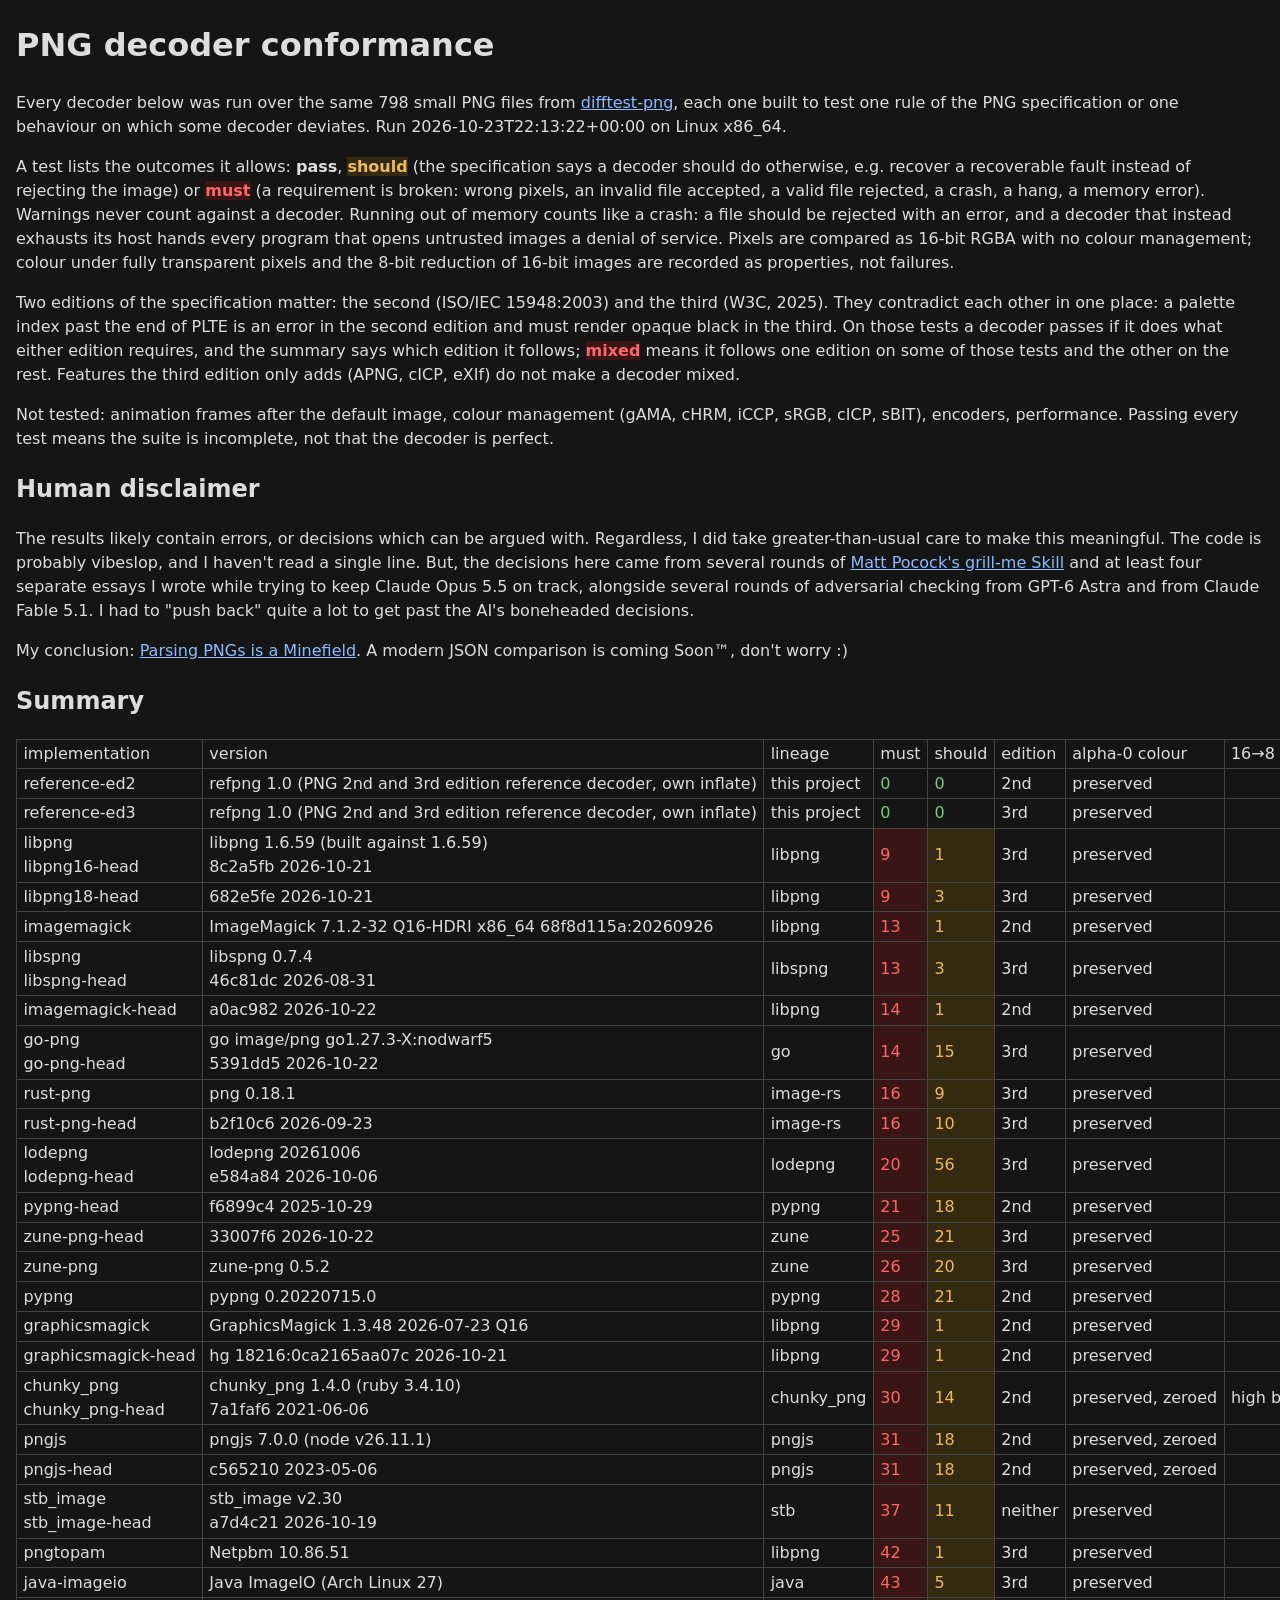
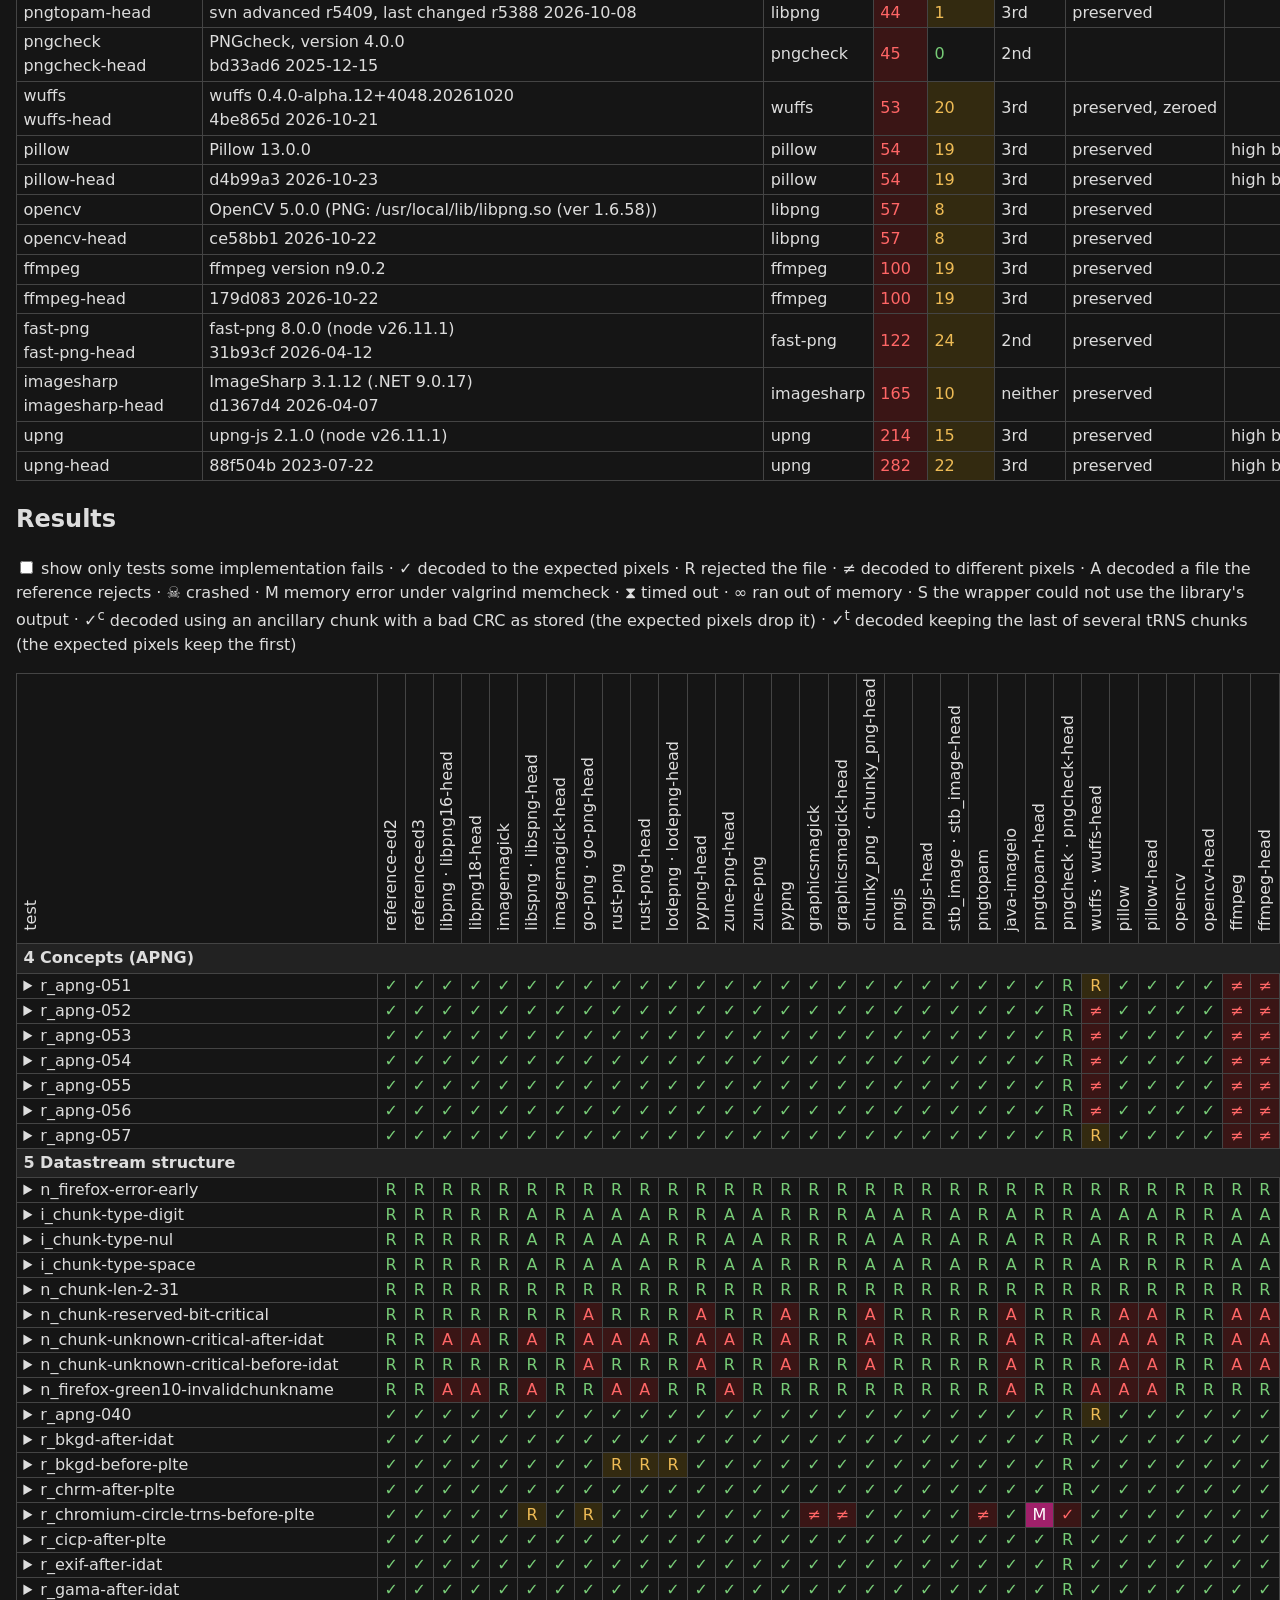
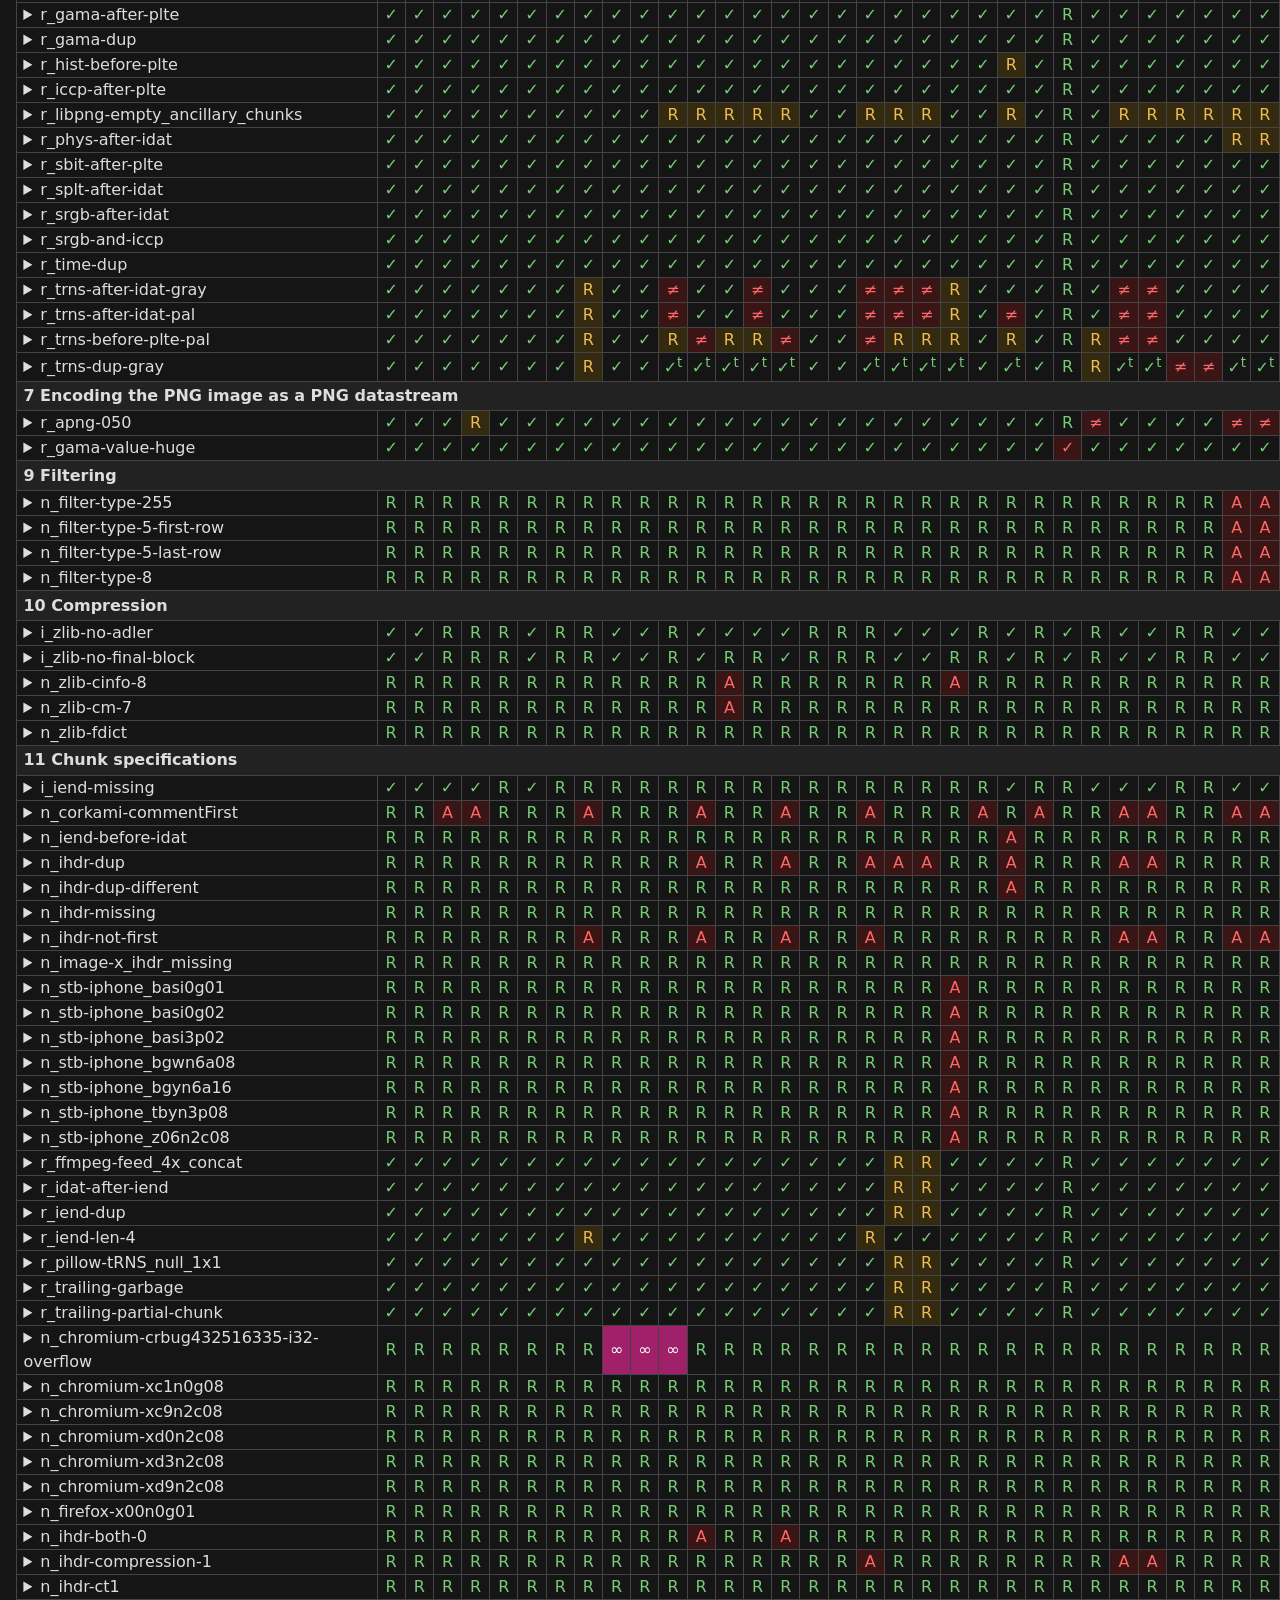
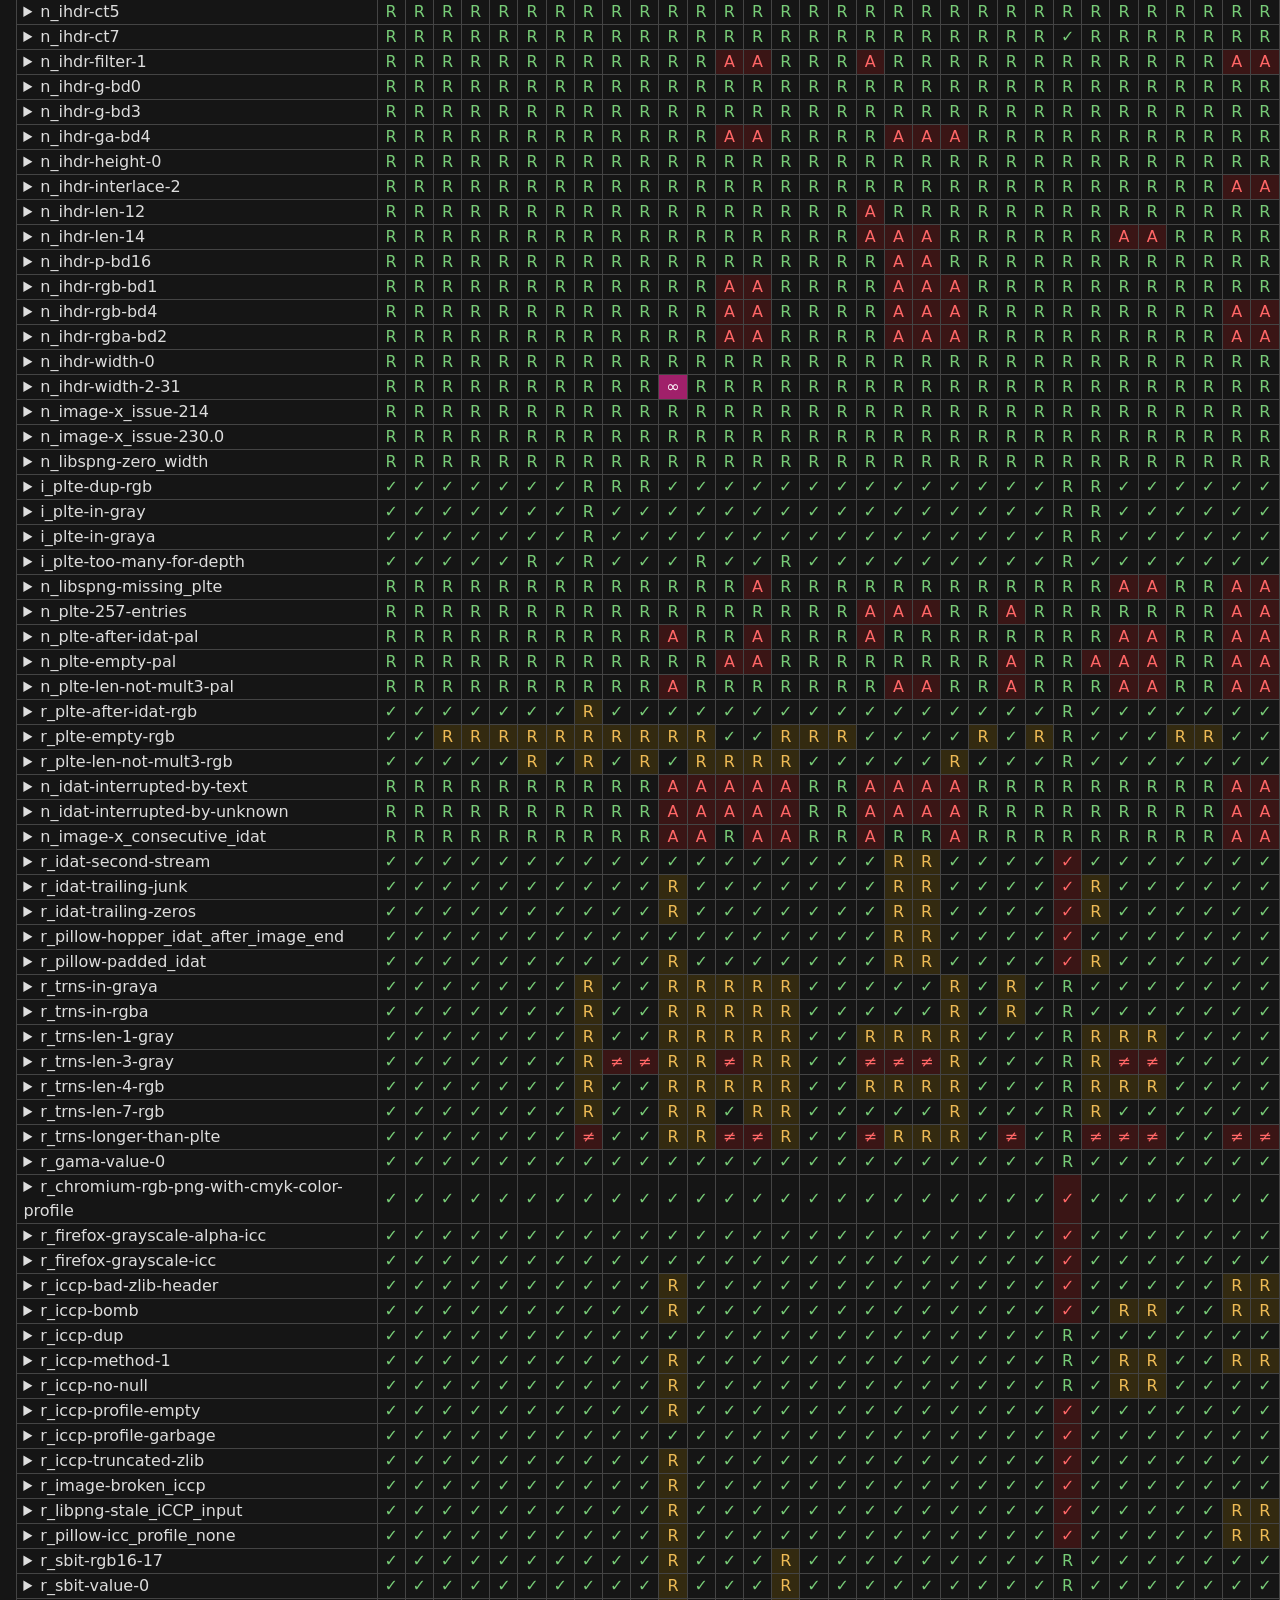
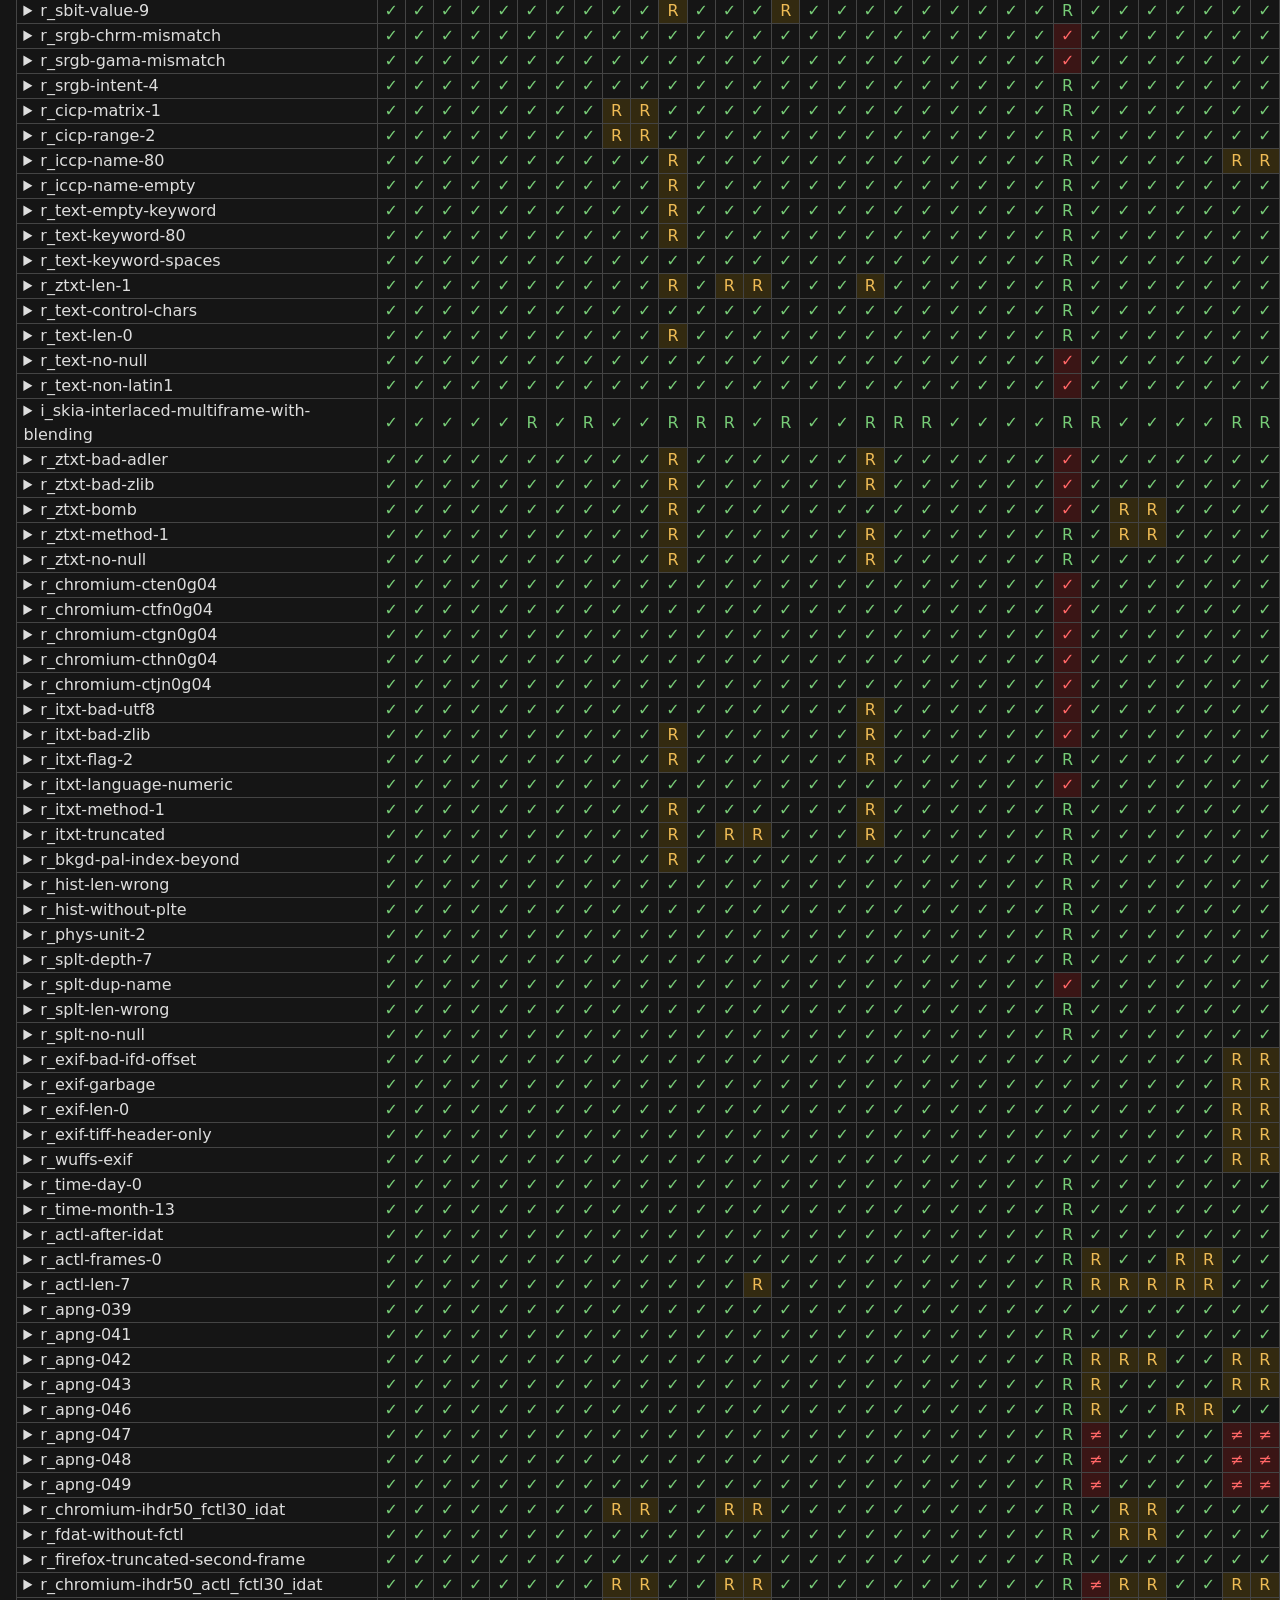
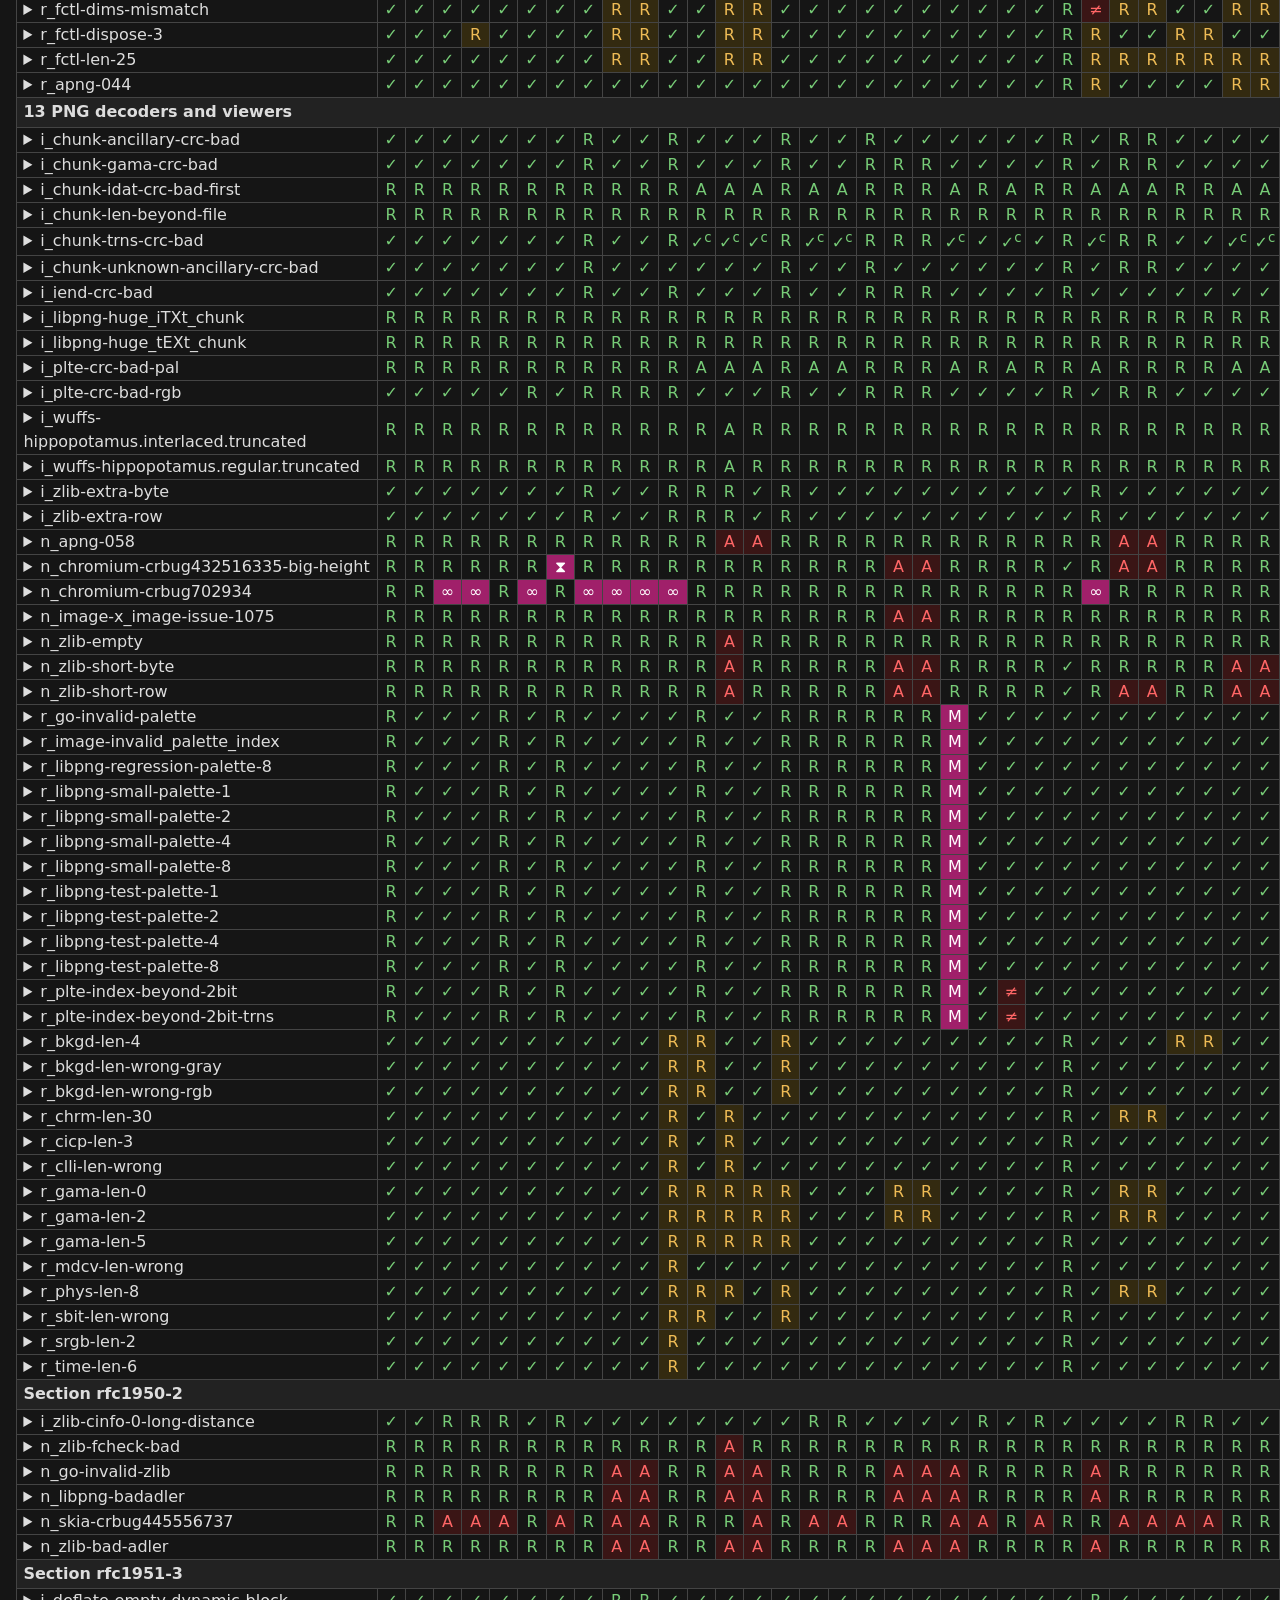
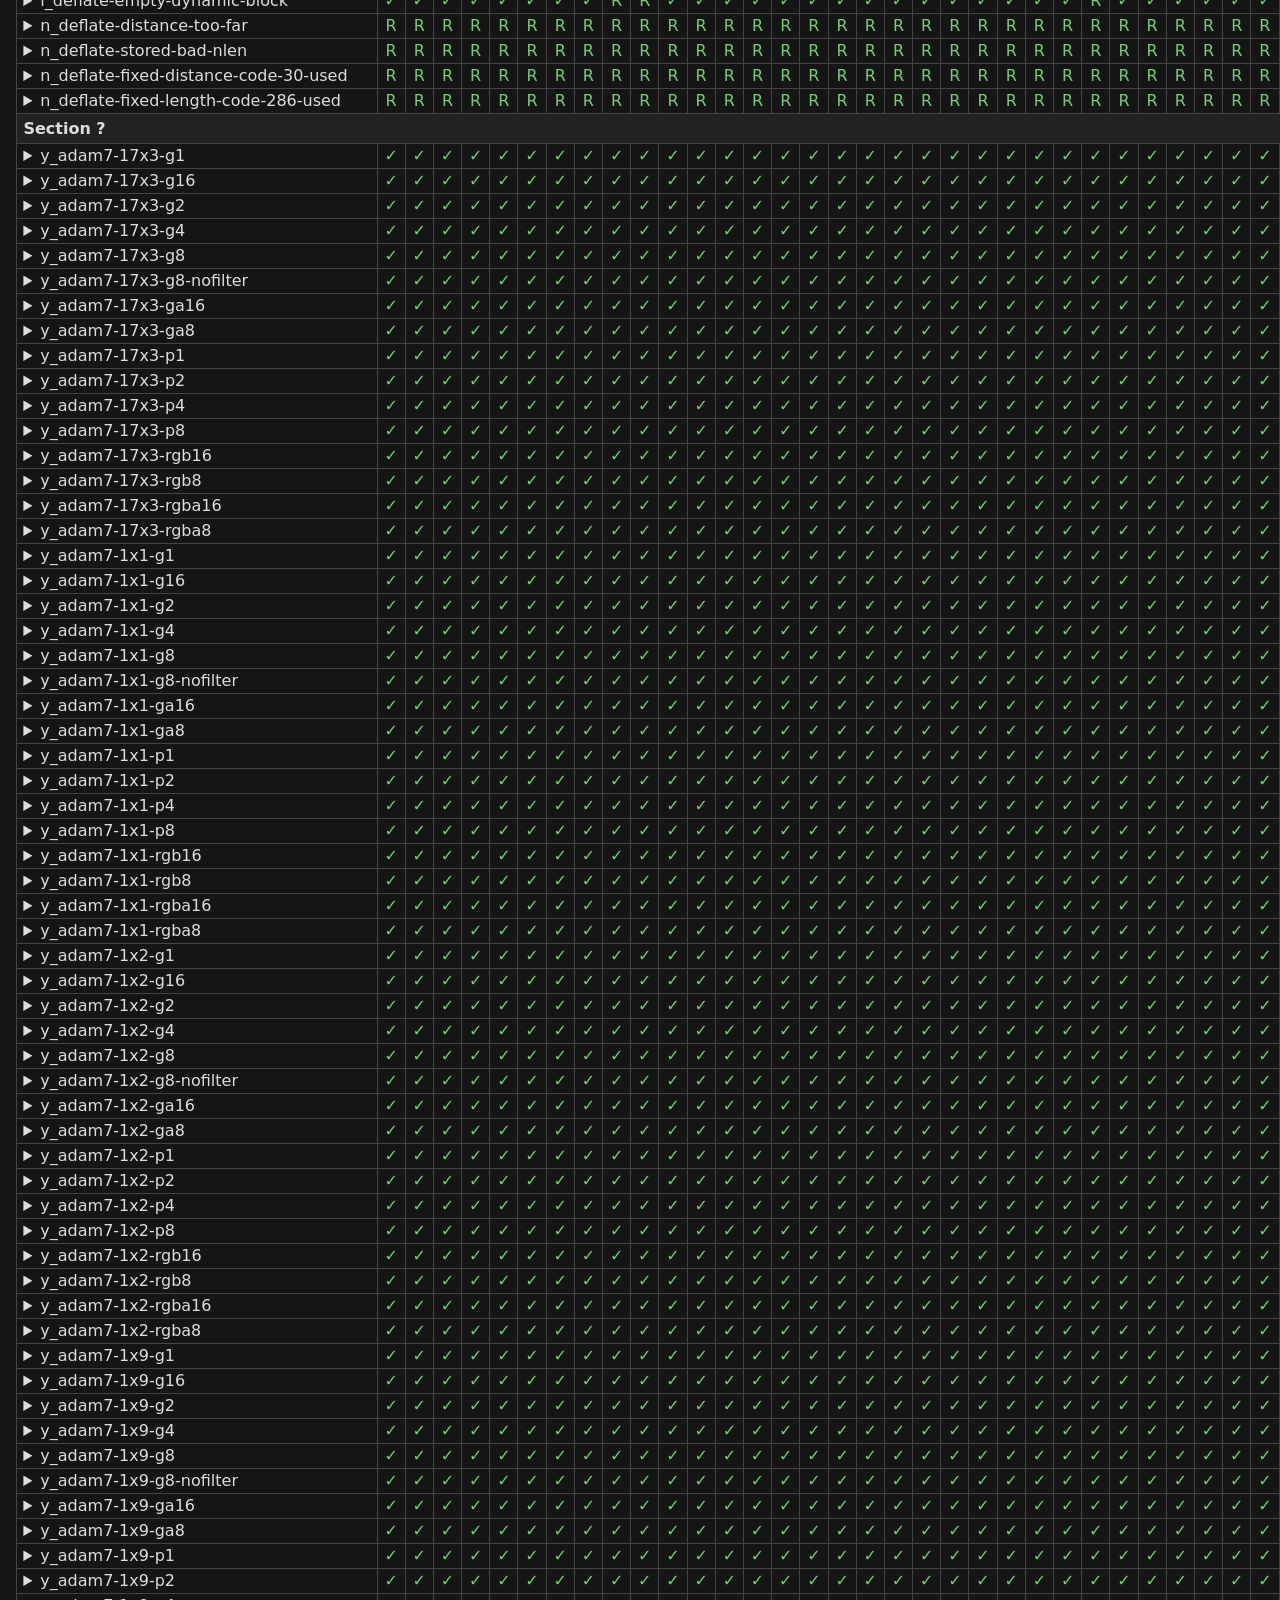
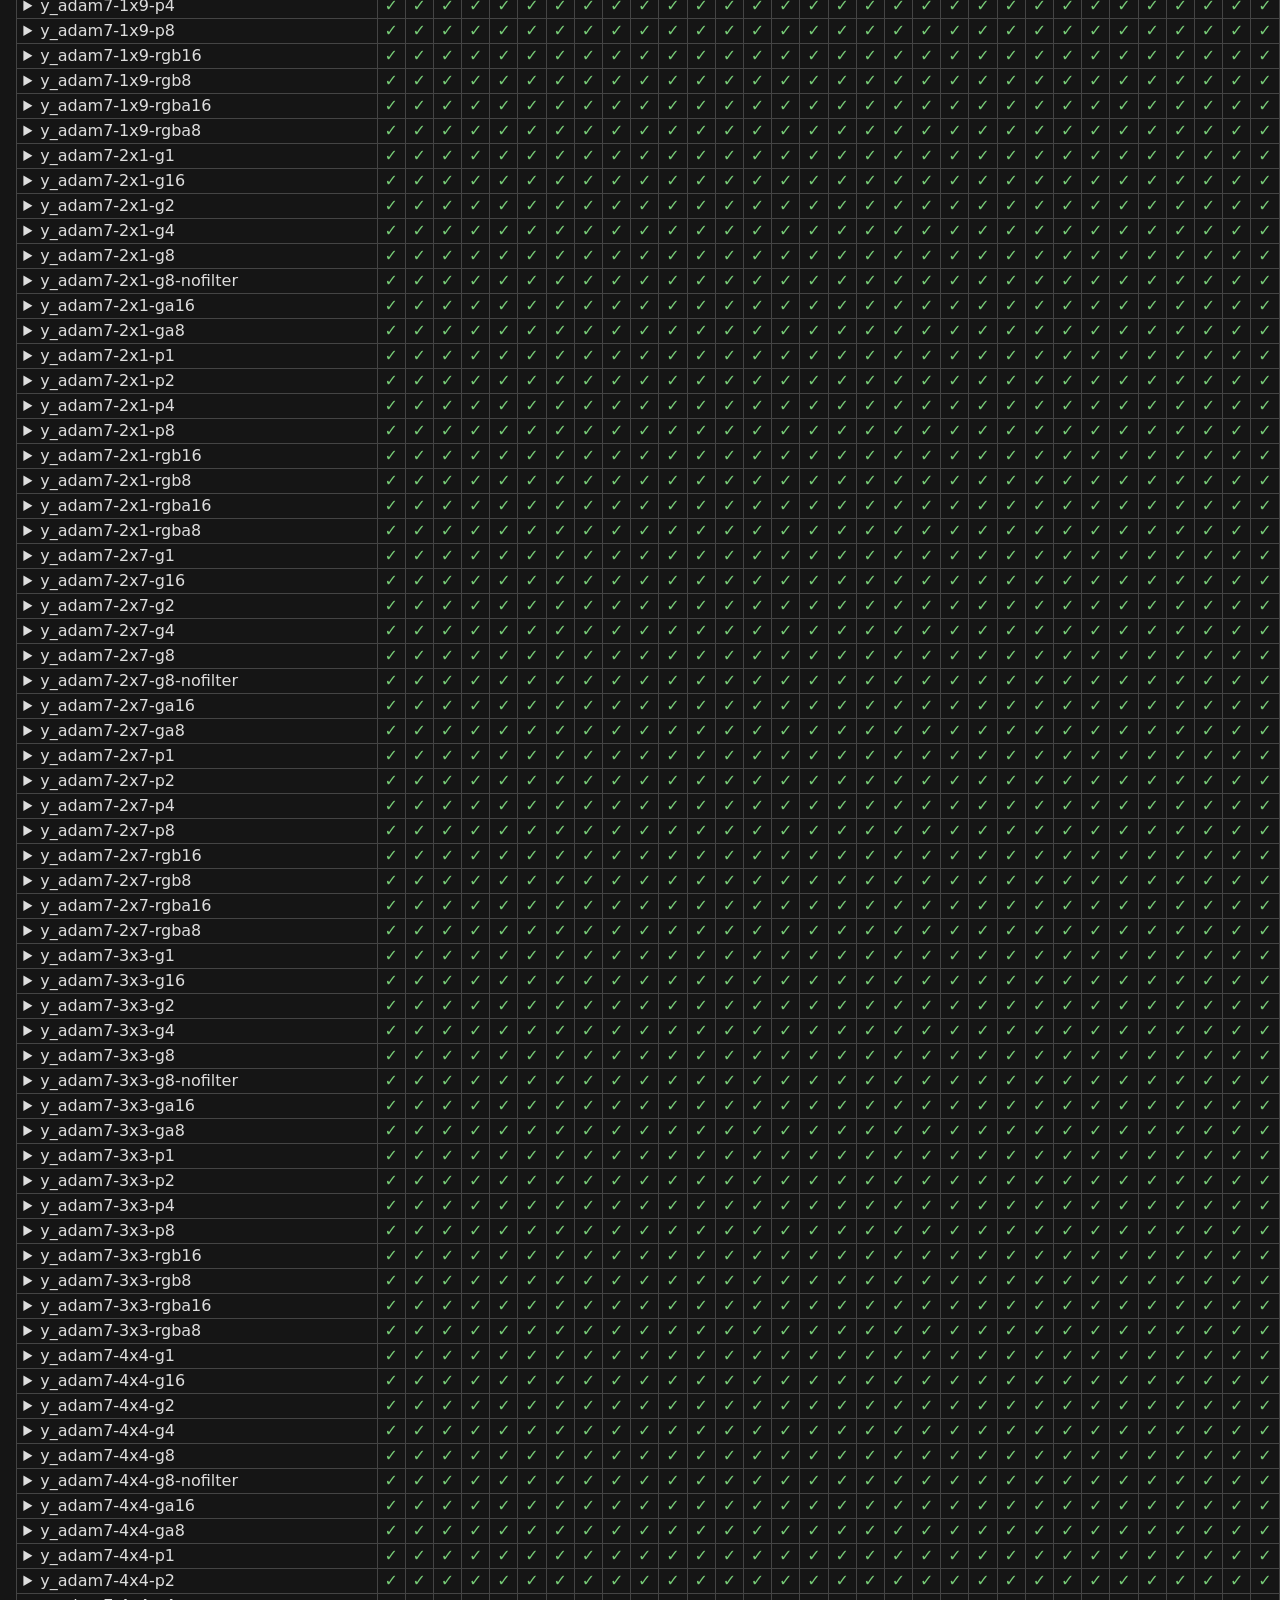
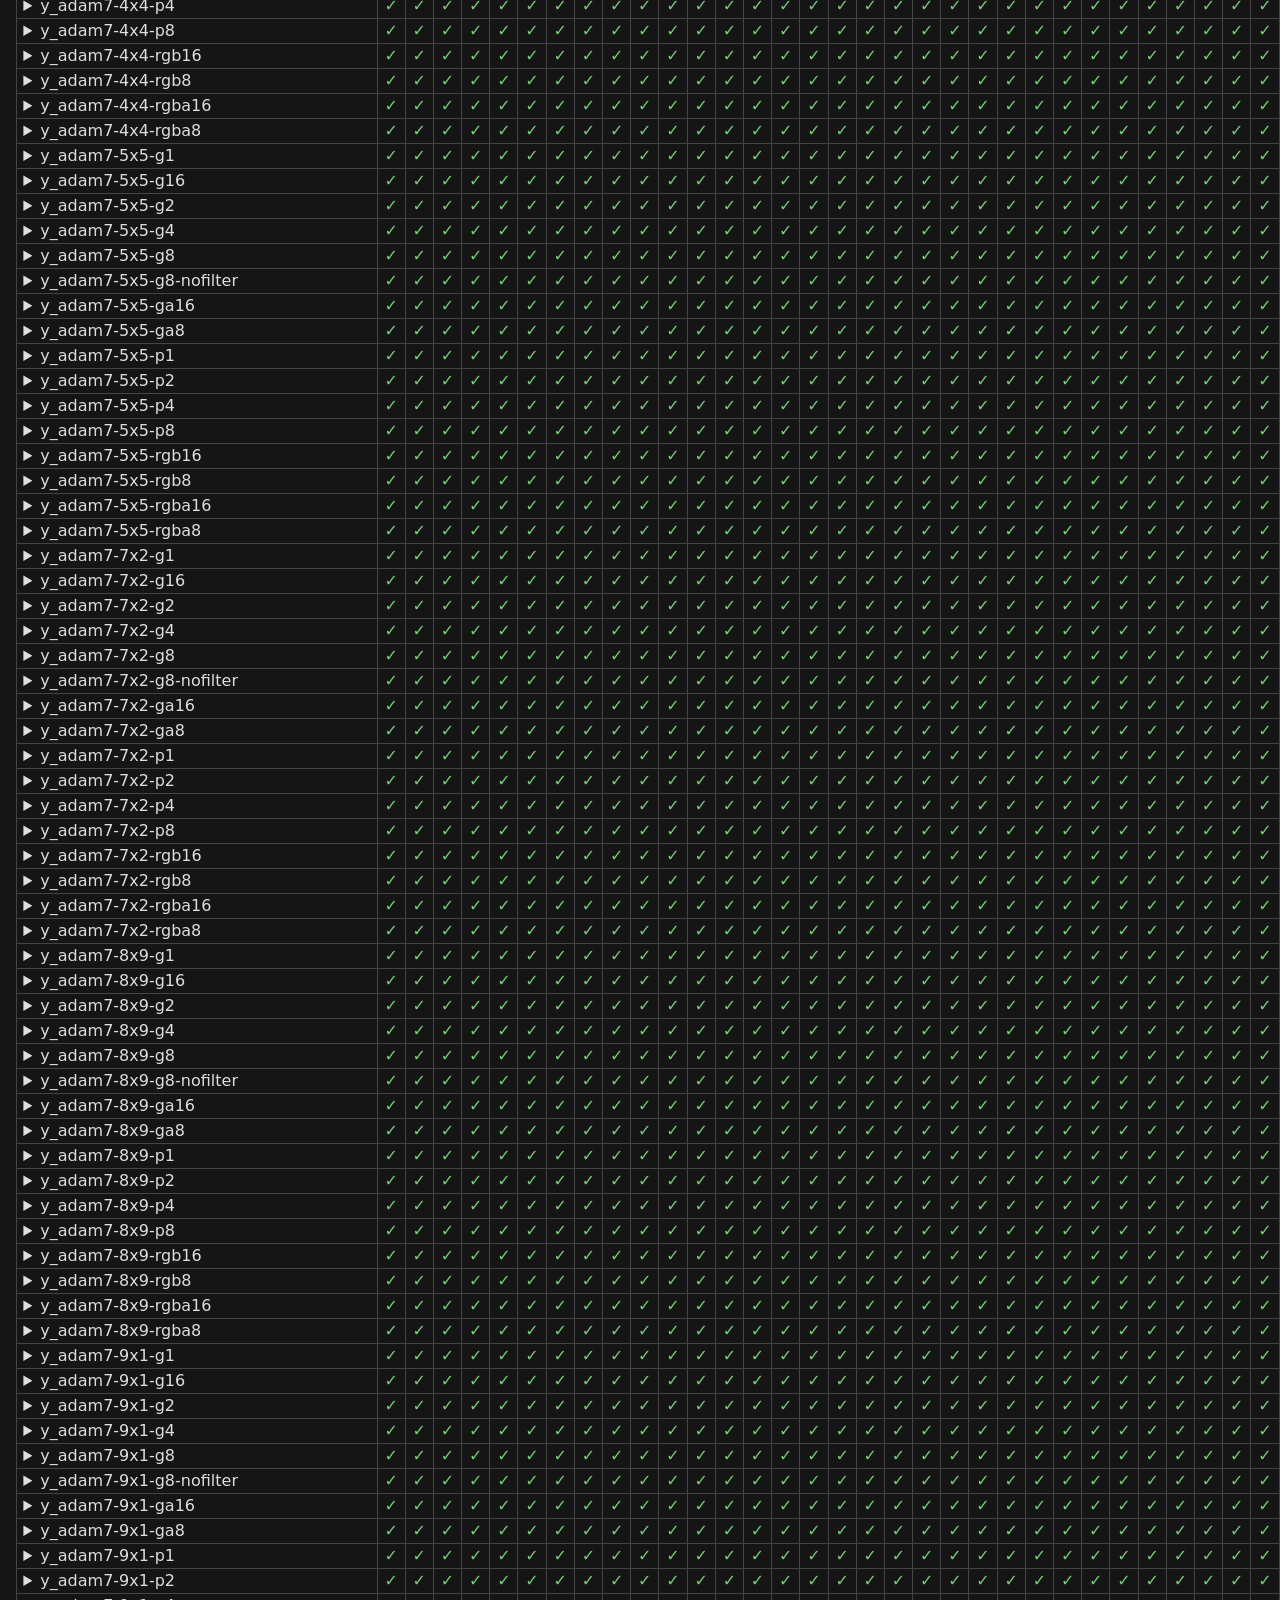
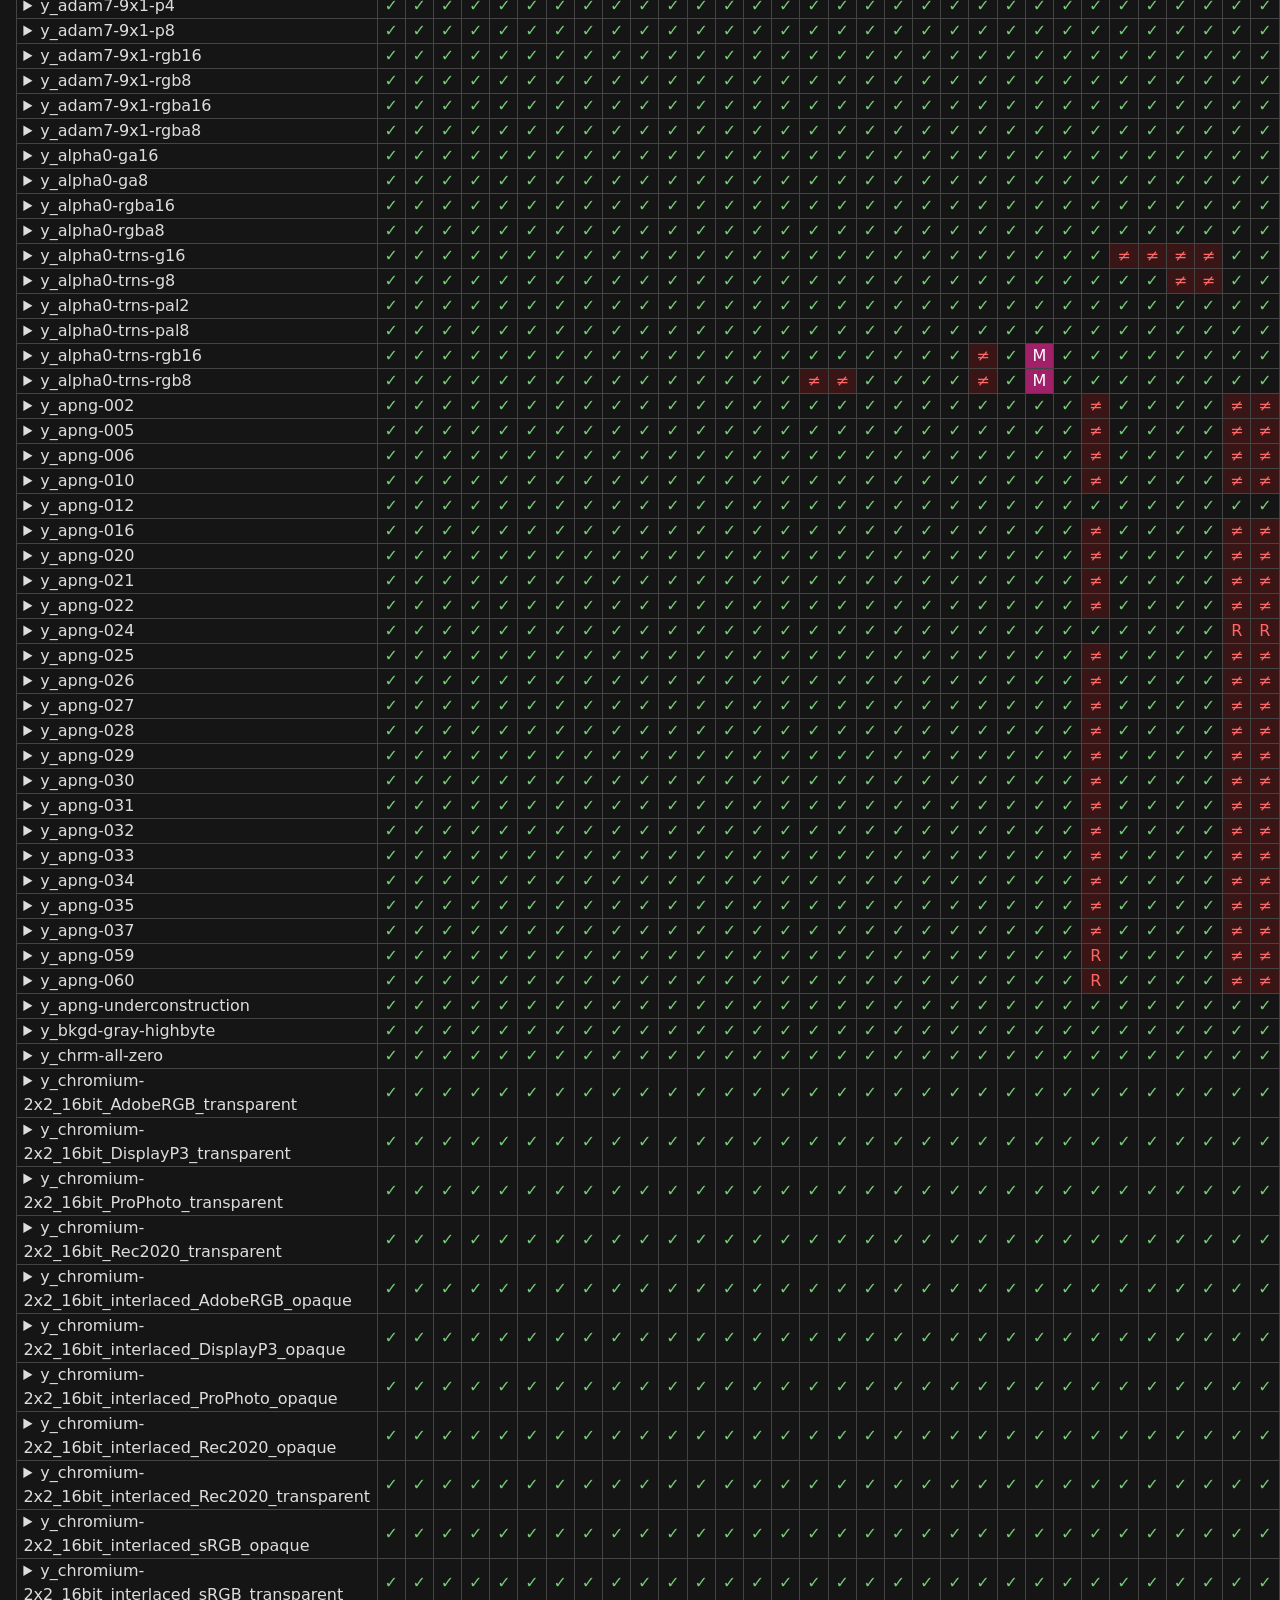
==== commit 916f765a: "difftest-png report: update human disclaimer from the README Co-Authored-By: Claude Opus 5.5 <norepl" ====
--- a/static/difftest-png/index.html
+++ b/static/difftest-png/index.html
@@ -1,4 +1,4 @@
-<!doctype html><html lang=en><meta charset=utf-8><meta content="width=device-width,initial-scale=1" name=viewport><title>PNG decoder conformance, 2026-10-23</title><style>body{color:#ddd;background:#151515;margin:1rem;font:1rem/1.5 system-ui,sans-serif}a{color:#8bbcff}table{border-collapse:collapse}td,th{border:1px solid #444;padding:.15rem .4rem}.s td{white-space:nowrap}th{text-align:left;font-weight:400}.m td{text-align:center;min-width:1.6rem;padding:0}.m td:first-child{text-align:left;padding:0 .4rem}.m thead th{vertical-align:bottom;background:#151515;padding:.3rem .1rem;position:sticky;top:0}.m thead th span{writing-mode:vertical-rl;white-space:nowrap;transform:rotate(180deg)}.m tr.sec th{background:#222;font-weight:700}summary{cursor:pointer}details div{color:#bbb;max-width:60rem;padding:.3rem 0 .5rem 1rem}.pass{color:#7c7}.should{color:#eb5;background:#332a10}.must{color:#f66;background:#3a1515}.fatal{color:#fff;background:#a0206a}.note{color:#eb5}code{font-size:.9em}body:has(#f:checked) tr.ok{display:none}</style><h1>PNG decoder conformance</h1><p>Every decoder below was run over the same 798 small PNG files from <a href=https://github.com/MrMetric/difftest-png>difftest-png</a>, each one built to test one rule of the PNG specification or one behaviour on which some decoder deviates. Run 2026-10-23T22:13:22+00:00 on Linux x86_64.<p>A test lists the outcomes it allows: <b>pass</b>, <b class=should>should</b> (the specification says a decoder should do otherwise, e.g. recover a recoverable fault instead of rejecting the image) or <b class=must>must</b> (a requirement is broken: wrong pixels, an invalid file accepted, a valid file rejected, a crash, a hang, a memory error). Warnings never count against a decoder. Running out of memory counts like a crash: a file should be rejected with an error, and a decoder that instead exhausts its host hands every program that opens untrusted images a denial of service. Pixels are compared as 16-bit RGBA with no colour management; colour under fully transparent pixels and the 8-bit reduction of 16-bit images are recorded as properties, not failures.<p>Two editions of the specification matter: the second (ISO/IEC 15948:2003) and the third (W3C, 2025). They contradict each other in one place: a palette index past the end of PLTE is an error in the second edition and must render opaque black in the third. On those tests a decoder passes if it does what either edition requires, and the summary says which edition it follows; <b class=must>mixed</b> means it follows one edition on some of those tests and the other on the rest. Features the third edition only adds (APNG, cICP, eXIf) do not make a decoder mixed.<p>Not tested: animation frames after the default image, colour management (gAMA, cHRM, iCCP, sRGB, cICP, sBIT), encoders, performance. Passing every test means the suite is incomplete, not that the decoder is perfect.<h2>Human disclaimer</h2><p>The results likely contain errors, or decisions which can be argued with. Regardless, I did take greater-than-usual care to make this meaningful. The code is probably vibeslop, and I haven't read a single line. But, the decisions here came from several rounds of Matt Pocock's grill-me skill and at least four separate essays I wrote while trying to keep Claude Opus 5.5 on track, alongside several rounds of adversarial checking from GPT-6 Astra and from Claude Fable 5.1. I had to "push back" quite a lot to get past the AI's boneheaded decisions.<p>My conclusion: Parsing PNGs is a Minefield.<h2>Summary</h2><table class=s><tr><th>implementation<th>version<th>lineage<th>must<th>should<th>edition<th>alpha-0 colour<th>16→8<tr><td title="refpng.py: this project's reference decoder; second edition (ISO/IEC 15948:2003).">reference-ed2<td>refpng 1.0 (PNG 2nd and 3rd edition reference decoder, own inflate)<td>this project<td class=pass>0<td class=pass>0<td>2nd<td>preserved<td><tr><td title="refpng.py: this project's reference decoder, every check named by its clause; third edition.">reference-ed3<td>refpng 1.0 (PNG 2nd and 3rd edition reference decoder, own inflate)<td>this project<td class=pass>0<td class=pass>0<td>3rd<td>preserved<td><tr><td title="libpng low-level API, png_set_expand only, defaults otherwise">libpng<br>libpng16-head<td>libpng 1.6.59 (built against 1.6.59)<br>8c2a5fb 2026-10-21<td>libpng<td class=must>9<td class=should>1<td>3rd<td>preserved<td><tr><td title="libpng low-level API, png_set_expand only, defaults otherwise. libpng18 branch (1.8.0.git, the repository's default branch), built static with the clone's CMake (defaults, hardware optimizations on) and linked into the shim.">libpng18-head<td>682e5fe 2026-10-21<td>libpng<td class=must>9<td class=should>3<td>3rd<td>preserved<td><tr><td title="ImageMagick PNG coder on top of libpng; first frame. -depth 16 because IM tags palette images with the index bit depth and its PAM writer quantizes samples to that depth.">imagemagick<td>ImageMagick 7.1.2-32 Q16-HDRI x86_64 68f8d115a:20260926<td>libpng<td class=must>13<td class=should>1<td>2nd<td>preserved<td><tr><td title="system libspng; SPNG_FMT_RGBA8/16 with SPNG_DECODE_TRNS">libspng<br>libspng-head<td>libspng 0.7.4<br>46c81dc 2026-08-31<td>libspng<td class=must>13<td class=should>3<td>3rd<td>preserved<td><tr><td title="ImageMagick PNG coder on top of libpng; first frame. -depth 16 because IM tags palette images with the index bit depth and its PAM writer quantizes samples to that depth. 7.1.2-35 beta, Q16 HDRI, static, PNG-only configure, over the system libpng; a0ac982 needs the missing ';' in MagickCore/draw.c restored to compile (the build does that).">imagemagick-head<td>a0ac982 2026-10-22<td>libpng<td class=must>14<td class=should>1<td>2nd<td>preserved<td><tr><td title="Go standard library image/png; the returned image type is written in its native layout">go-png<br>go-png-head<td>go image/png go1.27.3-X:nodwarf5<br>5391dd5 2026-10-22<td>go<td class=must>14<td class=should>15<td>3rd<td>preserved<td><tr><td title="png crate, Transformations::EXPAND, default limits. The shim allocates the output buffer with try_reserve so an impossible size is reported as out of memory; the documented `vec![0; reader.output_buffer_size()]` aborts the process instead.">rust-png<td>png 0.18.1<td>image-rs<td class=must>16<td class=should>9<td>3rd<td>preserved<td><tr><td title="png crate, Transformations::EXPAND, default limits. The shim crate patches crates.io png 0.18.1 with the master clone (path dependency); other dependencies from crates.io.">rust-png-head<td>b2f10c6 2026-09-23<td>image-rs<td class=must>16<td class=should>10<td>3rd<td>preserved<td><tr><td title="single-file C/C++ decoder; RGBA at source depth; CRC and Adler-32 checks on by default">lodepng<br>lodepng-head<td>lodepng 20261006<br>e584a84 2026-10-06<td>lodepng<td class=must>20<td class=should>56<td>3rd<td>preserved<td><tr><td title="pure-Python pypng Reader.asRGBA(); honours sBIT by rescaling. GitLab main (0.20250521.0; GitHub and PyPI carry the 2022 code) loaded through PYTHONPATH from the clone's code/ directory.">pypng-head<td>f6899c4 2025-10-29<td>pypng<td class=must>21<td class=should>18<td>2nd<td>preserved<td><tr><td title="zune-png crate, default DecoderOptions. Branch dev (the default; main is stale and does not build); zune-png, zune-core and zune-inflate patched to the clone's crates.">zune-png-head<td>33007f6 2026-10-22<td>zune<td class=must>25<td class=should>21<td>3rd<td>preserved<td><tr><td title="zune-png crate, default DecoderOptions">zune-png<td>zune-png 0.5.2<td>zune<td class=must>26<td class=should>20<td>3rd<td>preserved<td><tr><td title="pure-Python pypng Reader.asRGBA(); honours sBIT by rescaling">pypng<td>pypng 0.20220715.0<td>pypng<td class=must>28<td class=should>21<td>2nd<td>preserved<td><tr><td title="GraphicsMagick PNG coder over libpng; -depth 16 for the same reason as ImageMagick">graphicsmagick<td>GraphicsMagick 1.3.48 2026-07-23 Q16<td>libpng<td class=must>29<td class=should>1<td>2nd<td>preserved<td><tr><td title="GraphicsMagick PNG coder over libpng; -depth 16 for the same reason as ImageMagick. Mercurial tip, Q16, static, PNG-only configure, over the system libpng.">graphicsmagick-head<td>hg 18216:0ca2165aa07c 2026-10-21<td>libpng<td class=must>29<td class=should>1<td>2nd<td>preserved<td><tr><td title="pure-Ruby ChunkyPNG; 8-bit RGBA only">chunky_png<br>chunky_png-head<td>chunky_png 1.4.0 (ruby 3.4.10)<br>7a1faf6 2021-06-06<td>chunky_png<td class=must>30<td class=should>14<td>2nd<td>preserved, zeroed<td>high byte<tr><td title="pngjs sync API with skipRescale; always RGBA">pngjs<td>pngjs 7.0.0 (node v26.11.1)<td>pngjs<td class=must>31<td class=should>18<td>2nd<td>preserved, zeroed<td><tr><td title="pngjs sync API with skipRescale; always RGBA. HEAD reports 7.0.0 like the release; the shim is copied next to a node_modules/pngjs symlink to the clone.">pngjs-head<td>c565210 2023-05-06<td>pngjs<td class=must>31<td class=should>18<td>2nd<td>preserved, zeroed<td><tr><td title="single-header, ignores CRCs, de-iPhones CgBI">stb_image<br>stb_image-head<td>stb_image v2.30<br>a7d4c21 2026-10-19<td>stb<td class=must>37<td class=should>11<td>neither<td>preserved<td><tr><td title="netpbm pngtopam -alphapam: libpng with netpbm's policies">pngtopam<td>Netpbm 10.86.51<td>libpng<td class=must>42<td class=should>1<td>3rd<td>preserved<td><tr><td title="OpenJDK ImageIO PNG reader; raster written in native band order and sample size">java-imageio<td>Java ImageIO (Arch Linux 27)<td>java<td class=must>43<td class=should>5<td>3rd<td>preserved<td><tr><td title="netpbm pngtopam -alphapam: libpng with netpbm's policies. Netpbm 11.16.1 (advanced branch; pngtopam.c identical to trunk; release column: Arch super_stable 10.86) over the system libpng. Built in-tree in {head}/ctools/netpbm; LD_LIBRARY_PATH points it at that build's libnetpbm, without which it silently loads the system's libnetpbm.so.11.">pngtopam-head<td>svn advanced r5409, last changed r5388 2026-10-08<td>libpng<td class=must>44<td class=should>1<td>3rd<td>preserved<td><tr><td title="structural validator, verdict only">pngcheck<br>pngcheck-head<td>PNGcheck, version 4.0.0<br>bd33ad6 2025-12-15<td>pngcheck<td class=must>45<td class=pass>0<td>2nd<td><td><tr><td title="wuffs_aux::DecodeImage with default quirks and limits; non-premultiplied RGBA at source depth">wuffs<br>wuffs-head<td>wuffs 0.4.0-alpha.12+4048.20261020<br>4be865d 2026-10-21<td>wuffs<td class=must>53<td class=should>20<td>3rd<td>preserved, zeroed<td><tr><td title="Pillow's own PNG plugin (zlib, not libpng); convert('RGBA') for modes up to 8 bits, 16-bit grey kept; Pillow reads 16-bit RGB(A) as 8-bit">pillow<td>Pillow 13.0.0<td>pillow<td class=must>54<td class=should>19<td>3rd<td>preserved<td>high byte<tr><td title="Pillow's own PNG plugin (zlib, not libpng); convert('RGBA') for modes up to 8 bits, 16-bit grey kept; Pillow reads 16-bit RGB(A) as 8-bit. main (13.1.0.dev0) built from a git archive of the clone into its own uv venv (CPython 3.13).">pillow-head<td>d4b99a3 2026-10-23<td>pillow<td class=must>54<td class=should>19<td>3rd<td>preserved<td>high byte<tr><td title="OpenCV imread IMREAD_UNCHANGED over its bundled libpng (uv sync --extra opencv). Thread pools capped: with 32 threads of OpenBLAS/OpenMP buffers it segfaults under a 4 GiB address-space limit.">opencv<td>OpenCV 5.0.0 (PNG: /usr/local/lib/libpng.so (ver 1.6.58))<td>libpng<td class=must>57<td class=should>8<td>3rd<td>preserved<td><tr><td title="OpenCV imread IMREAD_UNCHANGED over its bundled libpng. Thread pools capped: with 32 threads of OpenBLAS/OpenMP buffers it segfaults under a 4 GiB address-space limit. Branch 5.x (the default) built static with core,imgproc,imgcodecs and the python3 bindings, bundled libpng (1.6.57 at this revision) and zlib, everything else off (harfbuzz and freetype too, which would otherwise pull the system libpng into the process); the 4.x branch is not built.">opencv-head<td>ce58bb1 2026-10-22<td>libpng<td class=must>57<td class=should>8<td>3rd<td>preserved<td><tr><td title="ffmpeg's own pngdec via the CLI, first frame, PAM muxer. Output pinned to rgba|rgba64be: left to itself the CLI negotiates pal8-with-alpha to rgb24 and drops the alpha, and swscale's 8->16 is not x*257, so neither auto nor forced-16 is faithful.">ffmpeg<td>ffmpeg version n9.0.2<td>ffmpeg<td class=must>100<td class=should>19<td>3rd<td>preserved<td><tr><td title="ffmpeg's own pngdec via the CLI, first frame, PAM muxer. Output pinned to rgba|rgba64be: left to itself the CLI negotiates pal8-with-alpha to rgb24 and drops the alpha, and swscale's 8->16 is not x*257, so neither auto nor forced-16 is faithful. Built in-tree in {head}/ffmpeg (static, --disable-everything plus the png/apng decoders, image2/apng/png_pipe demuxers, png parser, file protocol, image2 muxer, pam encoder, format/scale/null filters); no build step here because ffmpeg only builds in its own tree.">ffmpeg-head<td>179d083 2026-10-22<td>ffmpeg<td class=must>100<td class=should>19<td>3rd<td>preserved<td><tr><td title="image-js fast-png (JavaScript). fast-png returns greyscale/RGB tRNS to the caller instead of applying it; the shim applies it as a conforming caller would (masked to the bit depth), so tRNS results for those colour types measure the shim's use of the interface.">fast-png<br>fast-png-head<td>fast-png 8.0.0 (node v26.11.1)<br>31b93cf 2026-04-12<td>fast-png<td class=must>122<td class=should>24<td>2nd<td>preserved<td><tr><td title="SixLabors.ImageSharp on .NET; Rgba32 or Rgba64 chosen from the IHDR depth">imagesharp<br>imagesharp-head<td>ImageSharp 3.1.12 (.NET 9.0.17)<br>d1367d4 2026-04-07<td>imagesharp<td class=must>165<td class=should>10<td>neither<td>preserved<td><tr><td title="UPNG.js decode + toRGBA8, first frame; 8-bit only">upng<td>upng-js 2.1.0 (node v26.11.1)<td>upng<td class=must>214<td class=should>15<td>3rd<td>preserved<td>high byte<tr><td title="UPNG.js decode + toRGBA8, first frame; 8-bit only. master (2.2.0) is a browser script with no exports: node_modules/upng-js/index.cjs runs the clone's UPNG.js in a vm context and exports UPNG; --version reports 2.2.0 (release column: npm 2.1.0).">upng-head<td>88f504b 2023-07-22<td>upng<td class=must>282<td class=should>22<td>3rd<td>preserved<td>high byte</table><h2 id=results>Results</h2><p><label><input id=f type=checkbox> show only tests some implementation fails</label> · <span>✓ decoded to the expected pixels</span> · <span>R rejected the file</span> · <span>≠ decoded to different pixels</span> · <span>A decoded a file the reference rejects</span> · <span>☠ crashed</span> · <span>M memory error under valgrind memcheck</span> · <span>⧗ timed out</span> · <span>∞ ran out of memory</span> · <span>S the wrapper could not use the library's output</span> · <span>✓<sup>c</sup> decoded using an ancillary chunk with a bad CRC as stored (the expected pixels drop it)</span> · <span>✓<sup>t</sup> decoded keeping the last of several tRNS chunks (the expected pixels keep the first)</span><table class=m><thead><tr><th><span>test</span><th title="reference-ed2 @ refpng 1.0 (PNG 2nd and 3rd edition reference decoder, own inflate)"><span>reference-ed2</span><th title="reference-ed3 @ refpng 1.0 (PNG 2nd and 3rd edition reference decoder, own inflate)"><span>reference-ed3</span><th title="libpng libpng 1.6.59 (built against 1.6.59)
+<!doctype html><html lang=en><meta charset=utf-8><meta content="width=device-width,initial-scale=1" name=viewport><title>PNG decoder conformance, 2026-10-23</title><style>body{color:#ddd;background:#151515;margin:1rem;font:1rem/1.5 system-ui,sans-serif}a{color:#8bbcff}table{border-collapse:collapse}td,th{border:1px solid #444;padding:.15rem .4rem}.s td{white-space:nowrap}th{text-align:left;font-weight:400}.m td{text-align:center;min-width:1.6rem;padding:0}.m td:first-child{text-align:left;padding:0 .4rem}.m thead th{vertical-align:bottom;background:#151515;padding:.3rem .1rem;position:sticky;top:0}.m thead th span{writing-mode:vertical-rl;white-space:nowrap;transform:rotate(180deg)}.m tr.sec th{background:#222;font-weight:700}summary{cursor:pointer}details div{color:#bbb;max-width:60rem;padding:.3rem 0 .5rem 1rem}.pass{color:#7c7}.should{color:#eb5;background:#332a10}.must{color:#f66;background:#3a1515}.fatal{color:#fff;background:#a0206a}.note{color:#eb5}code{font-size:.9em}body:has(#f:checked) tr.ok{display:none}</style><h1>PNG decoder conformance</h1><p>Every decoder below was run over the same 798 small PNG files from <a href=https://github.com/MrMetric/difftest-png>difftest-png</a>, each one built to test one rule of the PNG specification or one behaviour on which some decoder deviates. Run 2026-10-23T22:13:22+00:00 on Linux x86_64.<p>A test lists the outcomes it allows: <b>pass</b>, <b class=should>should</b> (the specification says a decoder should do otherwise, e.g. recover a recoverable fault instead of rejecting the image) or <b class=must>must</b> (a requirement is broken: wrong pixels, an invalid file accepted, a valid file rejected, a crash, a hang, a memory error). Warnings never count against a decoder. Running out of memory counts like a crash: a file should be rejected with an error, and a decoder that instead exhausts its host hands every program that opens untrusted images a denial of service. Pixels are compared as 16-bit RGBA with no colour management; colour under fully transparent pixels and the 8-bit reduction of 16-bit images are recorded as properties, not failures.<p>Two editions of the specification matter: the second (ISO/IEC 15948:2003) and the third (W3C, 2025). They contradict each other in one place: a palette index past the end of PLTE is an error in the second edition and must render opaque black in the third. On those tests a decoder passes if it does what either edition requires, and the summary says which edition it follows; <b class=must>mixed</b> means it follows one edition on some of those tests and the other on the rest. Features the third edition only adds (APNG, cICP, eXIf) do not make a decoder mixed.<p>Not tested: animation frames after the default image, colour management (gAMA, cHRM, iCCP, sRGB, cICP, sBIT), encoders, performance. Passing every test means the suite is incomplete, not that the decoder is perfect.<h2>Human disclaimer</h2><p>The results likely contain errors, or decisions which can be argued with. Regardless, I did take greater-than-usual care to make this meaningful. The code is probably vibeslop, and I haven't read a single line. But, the decisions here came from several rounds of <a href=https://github.com/mattpocock/skills>Matt Pocock's grill-me Skill</a> and at least four separate essays I wrote while trying to keep Claude Opus 5.5 on track, alongside several rounds of adversarial checking from GPT-6 Astra and from Claude Fable 5.1. I had to "push back" quite a lot to get past the AI's boneheaded decisions.<p>My conclusion: <a href=https://seriot.ch/security/parsing_json.html>Parsing PNGs is a Minefield</a>. A modern JSON comparison is coming Soon™, don't worry :)<h2>Summary</h2><table class=s><tr><th>implementation<th>version<th>lineage<th>must<th>should<th>edition<th>alpha-0 colour<th>16→8<tr><td title="refpng.py: this project's reference decoder; second edition (ISO/IEC 15948:2003).">reference-ed2<td>refpng 1.0 (PNG 2nd and 3rd edition reference decoder, own inflate)<td>this project<td class=pass>0<td class=pass>0<td>2nd<td>preserved<td><tr><td title="refpng.py: this project's reference decoder, every check named by its clause; third edition.">reference-ed3<td>refpng 1.0 (PNG 2nd and 3rd edition reference decoder, own inflate)<td>this project<td class=pass>0<td class=pass>0<td>3rd<td>preserved<td><tr><td title="libpng low-level API, png_set_expand only, defaults otherwise">libpng<br>libpng16-head<td>libpng 1.6.59 (built against 1.6.59)<br>8c2a5fb 2026-10-21<td>libpng<td class=must>9<td class=should>1<td>3rd<td>preserved<td><tr><td title="libpng low-level API, png_set_expand only, defaults otherwise. libpng18 branch (1.8.0.git, the repository's default branch), built static with the clone's CMake (defaults, hardware optimizations on) and linked into the shim.">libpng18-head<td>682e5fe 2026-10-21<td>libpng<td class=must>9<td class=should>3<td>3rd<td>preserved<td><tr><td title="ImageMagick PNG coder on top of libpng; first frame. -depth 16 because IM tags palette images with the index bit depth and its PAM writer quantizes samples to that depth.">imagemagick<td>ImageMagick 7.1.2-32 Q16-HDRI x86_64 68f8d115a:20260926<td>libpng<td class=must>13<td class=should>1<td>2nd<td>preserved<td><tr><td title="system libspng; SPNG_FMT_RGBA8/16 with SPNG_DECODE_TRNS">libspng<br>libspng-head<td>libspng 0.7.4<br>46c81dc 2026-08-31<td>libspng<td class=must>13<td class=should>3<td>3rd<td>preserved<td><tr><td title="ImageMagick PNG coder on top of libpng; first frame. -depth 16 because IM tags palette images with the index bit depth and its PAM writer quantizes samples to that depth. 7.1.2-35 beta, Q16 HDRI, static, PNG-only configure, over the system libpng; a0ac982 needs the missing ';' in MagickCore/draw.c restored to compile (the build does that).">imagemagick-head<td>a0ac982 2026-10-22<td>libpng<td class=must>14<td class=should>1<td>2nd<td>preserved<td><tr><td title="Go standard library image/png; the returned image type is written in its native layout">go-png<br>go-png-head<td>go image/png go1.27.3-X:nodwarf5<br>5391dd5 2026-10-22<td>go<td class=must>14<td class=should>15<td>3rd<td>preserved<td><tr><td title="png crate, Transformations::EXPAND, default limits. The shim allocates the output buffer with try_reserve so an impossible size is reported as out of memory; the documented `vec![0; reader.output_buffer_size()]` aborts the process instead.">rust-png<td>png 0.18.1<td>image-rs<td class=must>16<td class=should>9<td>3rd<td>preserved<td><tr><td title="png crate, Transformations::EXPAND, default limits. The shim crate patches crates.io png 0.18.1 with the master clone (path dependency); other dependencies from crates.io.">rust-png-head<td>b2f10c6 2026-09-23<td>image-rs<td class=must>16<td class=should>10<td>3rd<td>preserved<td><tr><td title="single-file C/C++ decoder; RGBA at source depth; CRC and Adler-32 checks on by default">lodepng<br>lodepng-head<td>lodepng 20261006<br>e584a84 2026-10-06<td>lodepng<td class=must>20<td class=should>56<td>3rd<td>preserved<td><tr><td title="pure-Python pypng Reader.asRGBA(); honours sBIT by rescaling. GitLab main (0.20250521.0; GitHub and PyPI carry the 2022 code) loaded through PYTHONPATH from the clone's code/ directory.">pypng-head<td>f6899c4 2025-10-29<td>pypng<td class=must>21<td class=should>18<td>2nd<td>preserved<td><tr><td title="zune-png crate, default DecoderOptions. Branch dev (the default; main is stale and does not build); zune-png, zune-core and zune-inflate patched to the clone's crates.">zune-png-head<td>33007f6 2026-10-22<td>zune<td class=must>25<td class=should>21<td>3rd<td>preserved<td><tr><td title="zune-png crate, default DecoderOptions">zune-png<td>zune-png 0.5.2<td>zune<td class=must>26<td class=should>20<td>3rd<td>preserved<td><tr><td title="pure-Python pypng Reader.asRGBA(); honours sBIT by rescaling">pypng<td>pypng 0.20220715.0<td>pypng<td class=must>28<td class=should>21<td>2nd<td>preserved<td><tr><td title="GraphicsMagick PNG coder over libpng; -depth 16 for the same reason as ImageMagick">graphicsmagick<td>GraphicsMagick 1.3.48 2026-07-23 Q16<td>libpng<td class=must>29<td class=should>1<td>2nd<td>preserved<td><tr><td title="GraphicsMagick PNG coder over libpng; -depth 16 for the same reason as ImageMagick. Mercurial tip, Q16, static, PNG-only configure, over the system libpng.">graphicsmagick-head<td>hg 18216:0ca2165aa07c 2026-10-21<td>libpng<td class=must>29<td class=should>1<td>2nd<td>preserved<td><tr><td title="pure-Ruby ChunkyPNG; 8-bit RGBA only">chunky_png<br>chunky_png-head<td>chunky_png 1.4.0 (ruby 3.4.10)<br>7a1faf6 2021-06-06<td>chunky_png<td class=must>30<td class=should>14<td>2nd<td>preserved, zeroed<td>high byte<tr><td title="pngjs sync API with skipRescale; always RGBA">pngjs<td>pngjs 7.0.0 (node v26.11.1)<td>pngjs<td class=must>31<td class=should>18<td>2nd<td>preserved, zeroed<td><tr><td title="pngjs sync API with skipRescale; always RGBA. HEAD reports 7.0.0 like the release; the shim is copied next to a node_modules/pngjs symlink to the clone.">pngjs-head<td>c565210 2023-05-06<td>pngjs<td class=must>31<td class=should>18<td>2nd<td>preserved, zeroed<td><tr><td title="single-header, ignores CRCs, de-iPhones CgBI">stb_image<br>stb_image-head<td>stb_image v2.30<br>a7d4c21 2026-10-19<td>stb<td class=must>37<td class=should>11<td>neither<td>preserved<td><tr><td title="netpbm pngtopam -alphapam: libpng with netpbm's policies">pngtopam<td>Netpbm 10.86.51<td>libpng<td class=must>42<td class=should>1<td>3rd<td>preserved<td><tr><td title="OpenJDK ImageIO PNG reader; raster written in native band order and sample size">java-imageio<td>Java ImageIO (Arch Linux 27)<td>java<td class=must>43<td class=should>5<td>3rd<td>preserved<td><tr><td title="netpbm pngtopam -alphapam: libpng with netpbm's policies. Netpbm 11.16.1 (advanced branch; pngtopam.c identical to trunk; release column: Arch super_stable 10.86) over the system libpng. Built in-tree in {head}/ctools/netpbm; LD_LIBRARY_PATH points it at that build's libnetpbm, without which it silently loads the system's libnetpbm.so.11.">pngtopam-head<td>svn advanced r5409, last changed r5388 2026-10-08<td>libpng<td class=must>44<td class=should>1<td>3rd<td>preserved<td><tr><td title="structural validator, verdict only">pngcheck<br>pngcheck-head<td>PNGcheck, version 4.0.0<br>bd33ad6 2025-12-15<td>pngcheck<td class=must>45<td class=pass>0<td>2nd<td><td><tr><td title="wuffs_aux::DecodeImage with default quirks and limits; non-premultiplied RGBA at source depth">wuffs<br>wuffs-head<td>wuffs 0.4.0-alpha.12+4048.20261020<br>4be865d 2026-10-21<td>wuffs<td class=must>53<td class=should>20<td>3rd<td>preserved, zeroed<td><tr><td title="Pillow's own PNG plugin (zlib, not libpng); convert('RGBA') for modes up to 8 bits, 16-bit grey kept; Pillow reads 16-bit RGB(A) as 8-bit">pillow<td>Pillow 13.0.0<td>pillow<td class=must>54<td class=should>19<td>3rd<td>preserved<td>high byte<tr><td title="Pillow's own PNG plugin (zlib, not libpng); convert('RGBA') for modes up to 8 bits, 16-bit grey kept; Pillow reads 16-bit RGB(A) as 8-bit. main (13.1.0.dev0) built from a git archive of the clone into its own uv venv (CPython 3.13).">pillow-head<td>d4b99a3 2026-10-23<td>pillow<td class=must>54<td class=should>19<td>3rd<td>preserved<td>high byte<tr><td title="OpenCV imread IMREAD_UNCHANGED over its bundled libpng (uv sync --extra opencv). Thread pools capped: with 32 threads of OpenBLAS/OpenMP buffers it segfaults under a 4 GiB address-space limit.">opencv<td>OpenCV 5.0.0 (PNG: /usr/local/lib/libpng.so (ver 1.6.58))<td>libpng<td class=must>57<td class=should>8<td>3rd<td>preserved<td><tr><td title="OpenCV imread IMREAD_UNCHANGED over its bundled libpng. Thread pools capped: with 32 threads of OpenBLAS/OpenMP buffers it segfaults under a 4 GiB address-space limit. Branch 5.x (the default) built static with core,imgproc,imgcodecs and the python3 bindings, bundled libpng (1.6.57 at this revision) and zlib, everything else off (harfbuzz and freetype too, which would otherwise pull the system libpng into the process); the 4.x branch is not built.">opencv-head<td>ce58bb1 2026-10-22<td>libpng<td class=must>57<td class=should>8<td>3rd<td>preserved<td><tr><td title="ffmpeg's own pngdec via the CLI, first frame, PAM muxer. Output pinned to rgba|rgba64be: left to itself the CLI negotiates pal8-with-alpha to rgb24 and drops the alpha, and swscale's 8->16 is not x*257, so neither auto nor forced-16 is faithful.">ffmpeg<td>ffmpeg version n9.0.2<td>ffmpeg<td class=must>100<td class=should>19<td>3rd<td>preserved<td><tr><td title="ffmpeg's own pngdec via the CLI, first frame, PAM muxer. Output pinned to rgba|rgba64be: left to itself the CLI negotiates pal8-with-alpha to rgb24 and drops the alpha, and swscale's 8->16 is not x*257, so neither auto nor forced-16 is faithful. Built in-tree in {head}/ffmpeg (static, --disable-everything plus the png/apng decoders, image2/apng/png_pipe demuxers, png parser, file protocol, image2 muxer, pam encoder, format/scale/null filters); no build step here because ffmpeg only builds in its own tree.">ffmpeg-head<td>179d083 2026-10-22<td>ffmpeg<td class=must>100<td class=should>19<td>3rd<td>preserved<td><tr><td title="image-js fast-png (JavaScript). fast-png returns greyscale/RGB tRNS to the caller instead of applying it; the shim applies it as a conforming caller would (masked to the bit depth), so tRNS results for those colour types measure the shim's use of the interface.">fast-png<br>fast-png-head<td>fast-png 8.0.0 (node v26.11.1)<br>31b93cf 2026-04-12<td>fast-png<td class=must>122<td class=should>24<td>2nd<td>preserved<td><tr><td title="SixLabors.ImageSharp on .NET; Rgba32 or Rgba64 chosen from the IHDR depth">imagesharp<br>imagesharp-head<td>ImageSharp 3.1.12 (.NET 9.0.17)<br>d1367d4 2026-04-07<td>imagesharp<td class=must>165<td class=should>10<td>neither<td>preserved<td><tr><td title="UPNG.js decode + toRGBA8, first frame; 8-bit only">upng<td>upng-js 2.1.0 (node v26.11.1)<td>upng<td class=must>214<td class=should>15<td>3rd<td>preserved<td>high byte<tr><td title="UPNG.js decode + toRGBA8, first frame; 8-bit only. master (2.2.0) is a browser script with no exports: node_modules/upng-js/index.cjs runs the clone's UPNG.js in a vm context and exports UPNG; --version reports 2.2.0 (release column: npm 2.1.0).">upng-head<td>88f504b 2023-07-22<td>upng<td class=must>282<td class=should>22<td>3rd<td>preserved<td>high byte</table><h2 id=results>Results</h2><p><label><input id=f type=checkbox> show only tests some implementation fails</label> · <span>✓ decoded to the expected pixels</span> · <span>R rejected the file</span> · <span>≠ decoded to different pixels</span> · <span>A decoded a file the reference rejects</span> · <span>☠ crashed</span> · <span>M memory error under valgrind memcheck</span> · <span>⧗ timed out</span> · <span>∞ ran out of memory</span> · <span>S the wrapper could not use the library's output</span> · <span>✓<sup>c</sup> decoded using an ancillary chunk with a bad CRC as stored (the expected pixels drop it)</span> · <span>✓<sup>t</sup> decoded keeping the last of several tRNS chunks (the expected pixels keep the first)</span><table class=m><thead><tr><th><span>test</span><th title="reference-ed2 @ refpng 1.0 (PNG 2nd and 3rd edition reference decoder, own inflate)"><span>reference-ed2</span><th title="reference-ed3 @ refpng 1.0 (PNG 2nd and 3rd edition reference decoder, own inflate)"><span>reference-ed3</span><th title="libpng libpng 1.6.59 (built against 1.6.59)
 libpng16-head @ 8c2a5fb 2026-10-21"><span>libpng · libpng16-head</span><th title="libpng18-head @ 682e5fe 2026-10-21"><span>libpng18-head</span><th title="imagemagick ImageMagick 7.1.2-32 Q16-HDRI x86_64 68f8d115a:20260926"><span>imagemagick</span><th title="libspng libspng 0.7.4
 libspng-head @ 46c81dc 2026-08-31"><span>libspng · libspng-head</span><th title="imagemagick-head @ a0ac982 2026-10-22"><span>imagemagick-head</span><th title="go-png go image/png go1.27.3-X:nodwarf5
 go-png-head @ 5391dd5 2026-10-22"><span>go-png · go-png-head</span><th title="rust-png png 0.18.1"><span>rust-png</span><th title="rust-png-head @ b2f10c6 2026-09-23"><span>rust-png-head</span><th title="lodepng lodepng 20261006
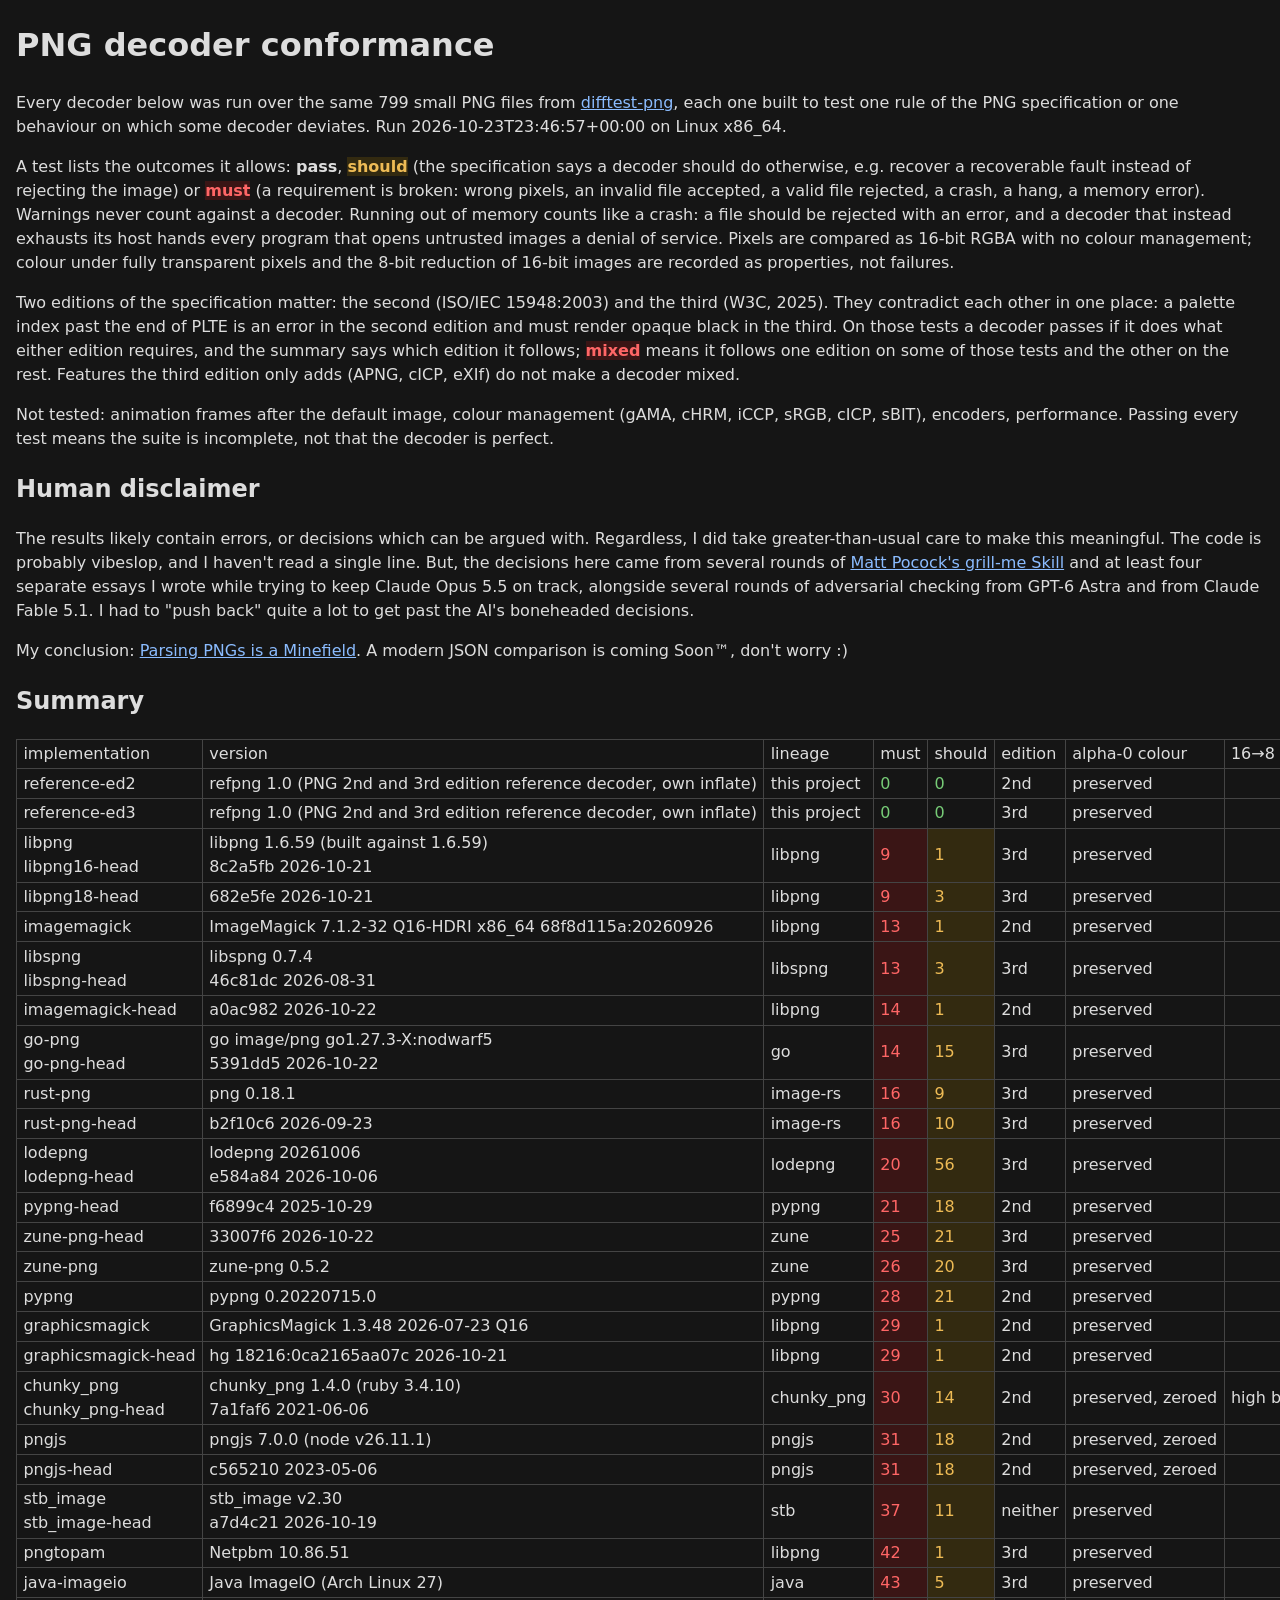
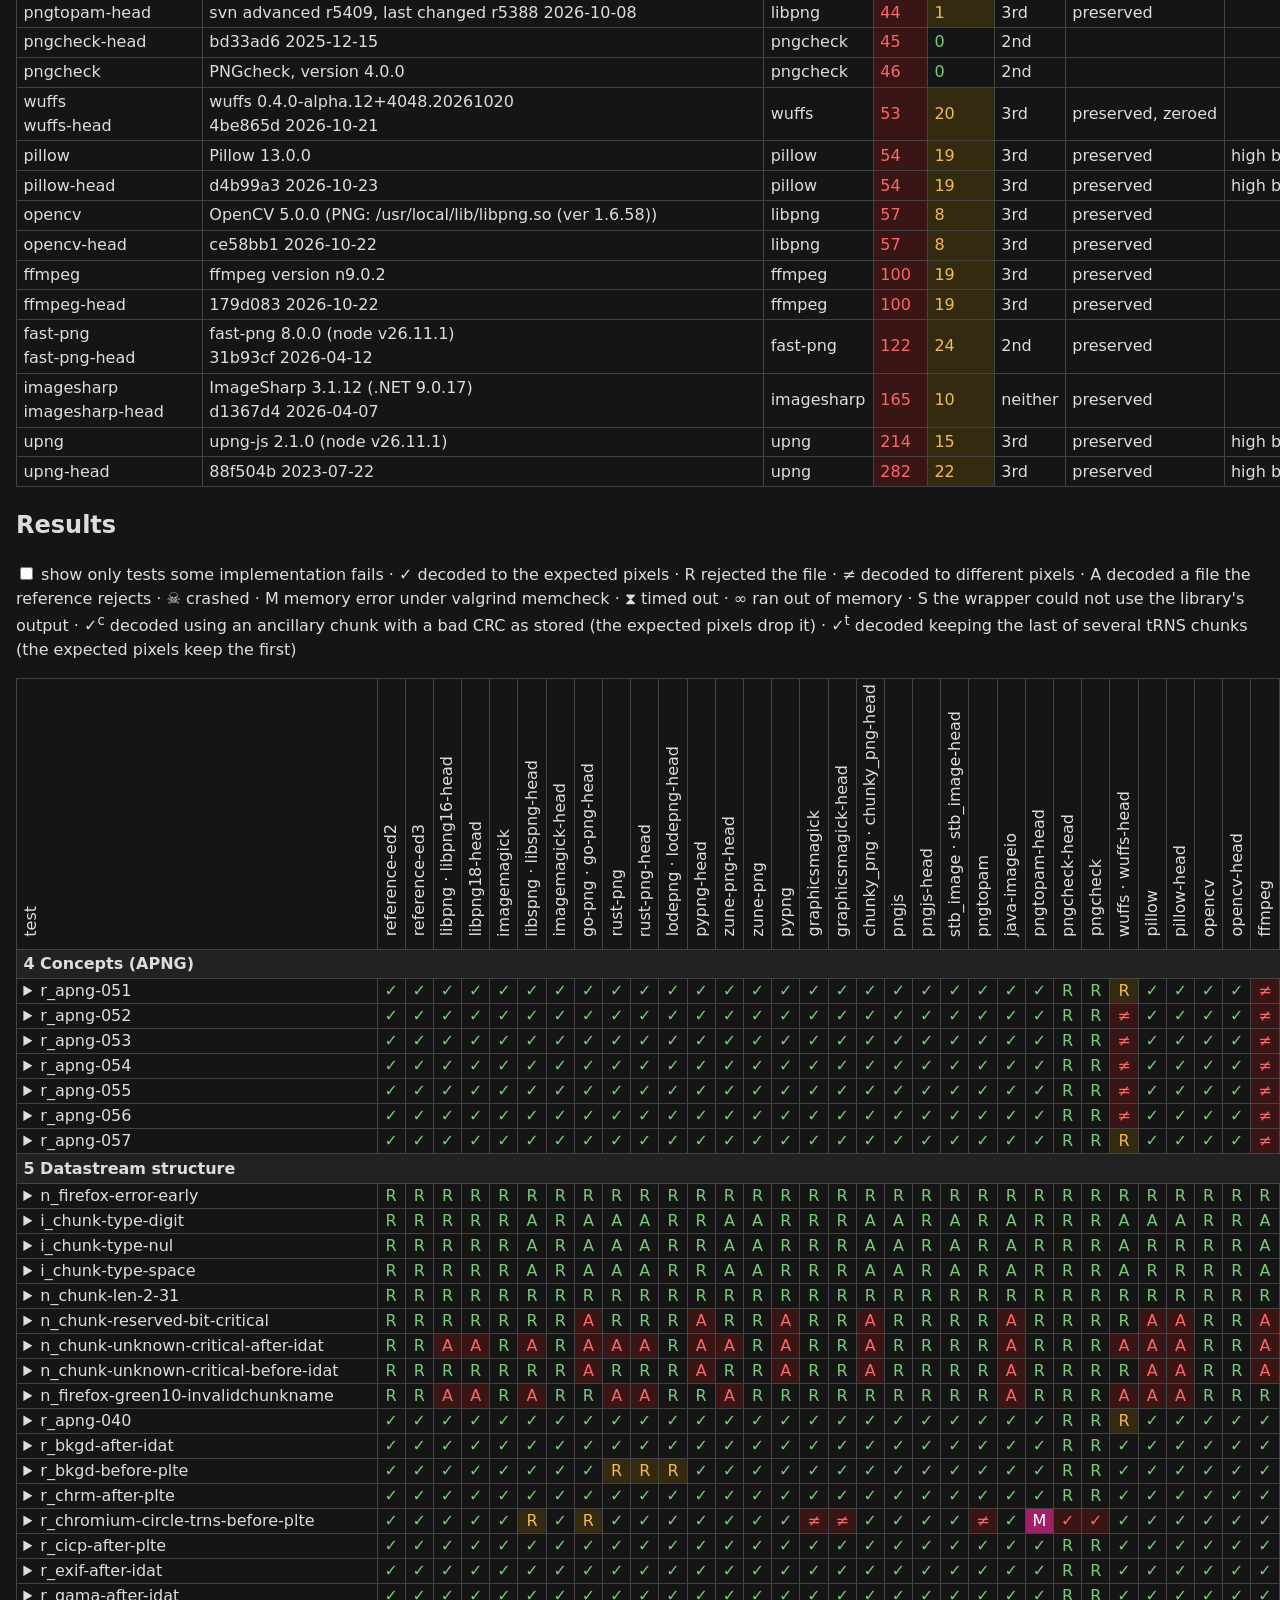
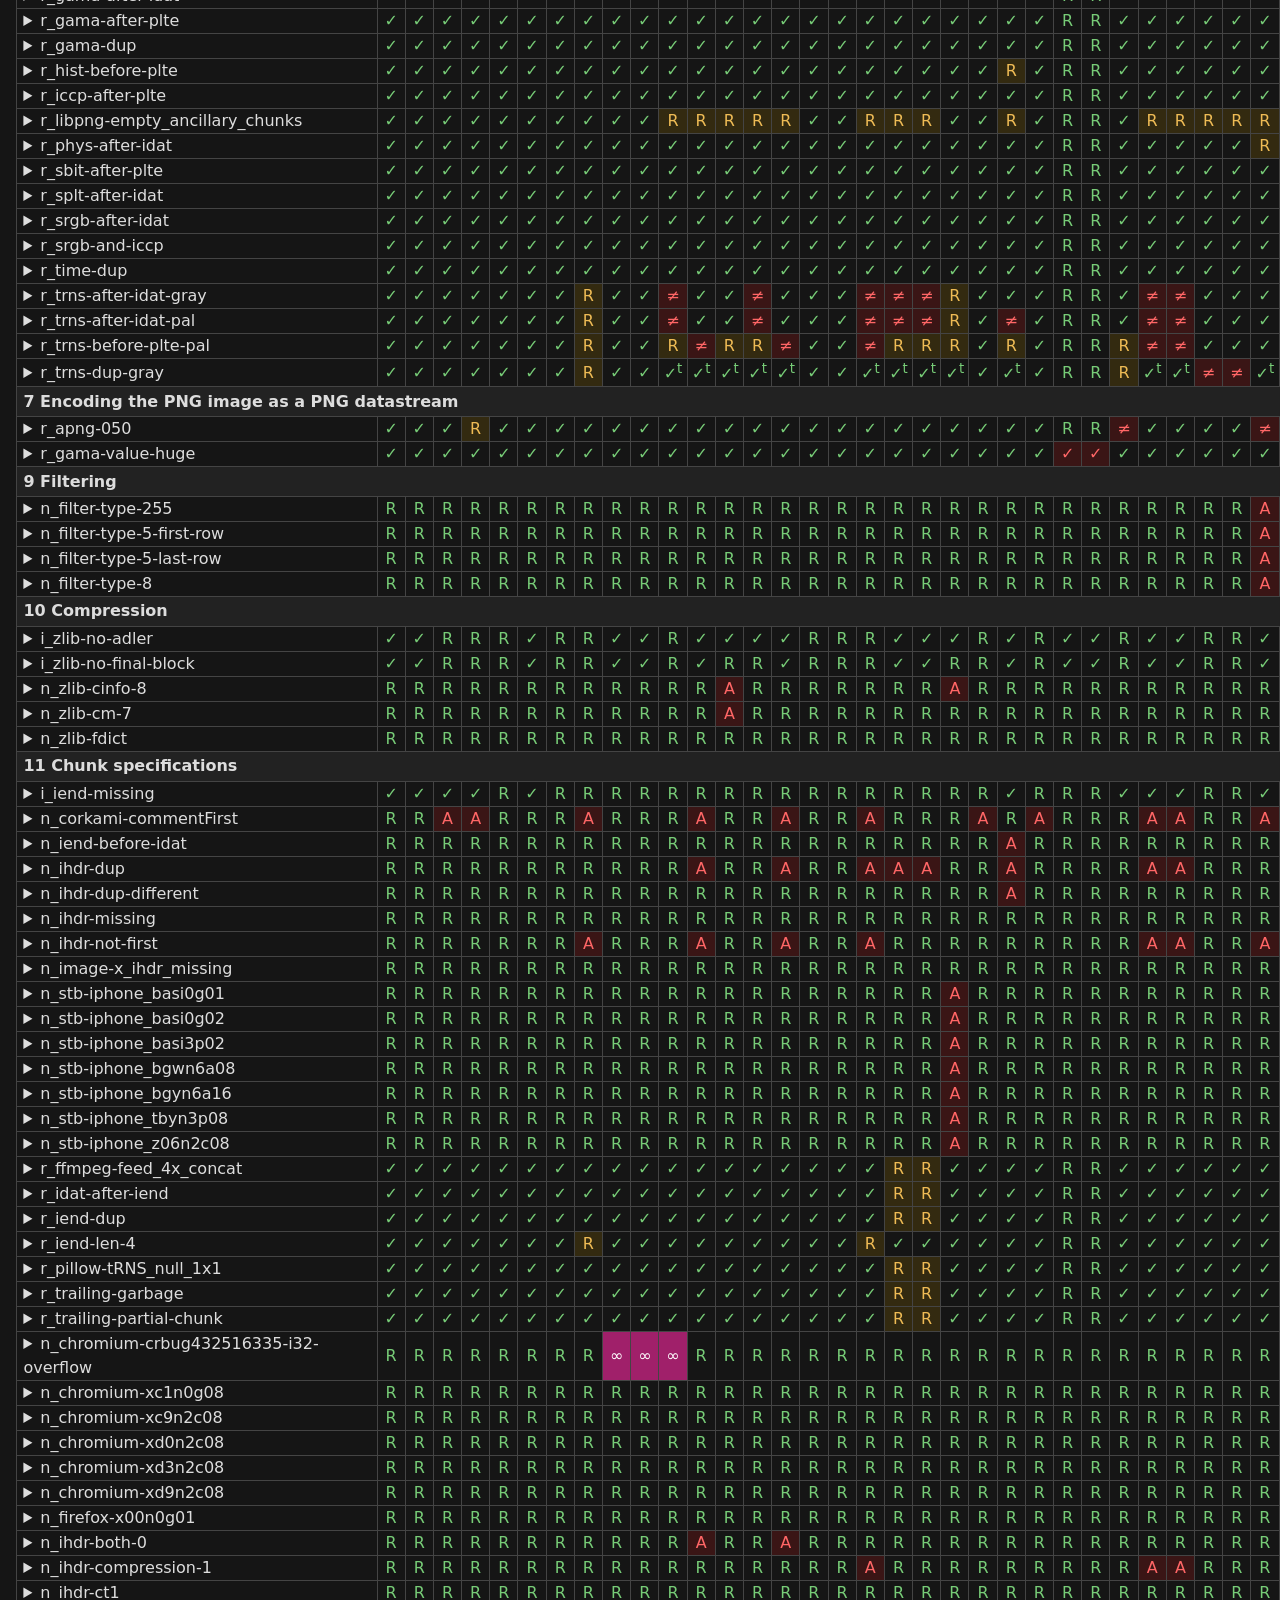
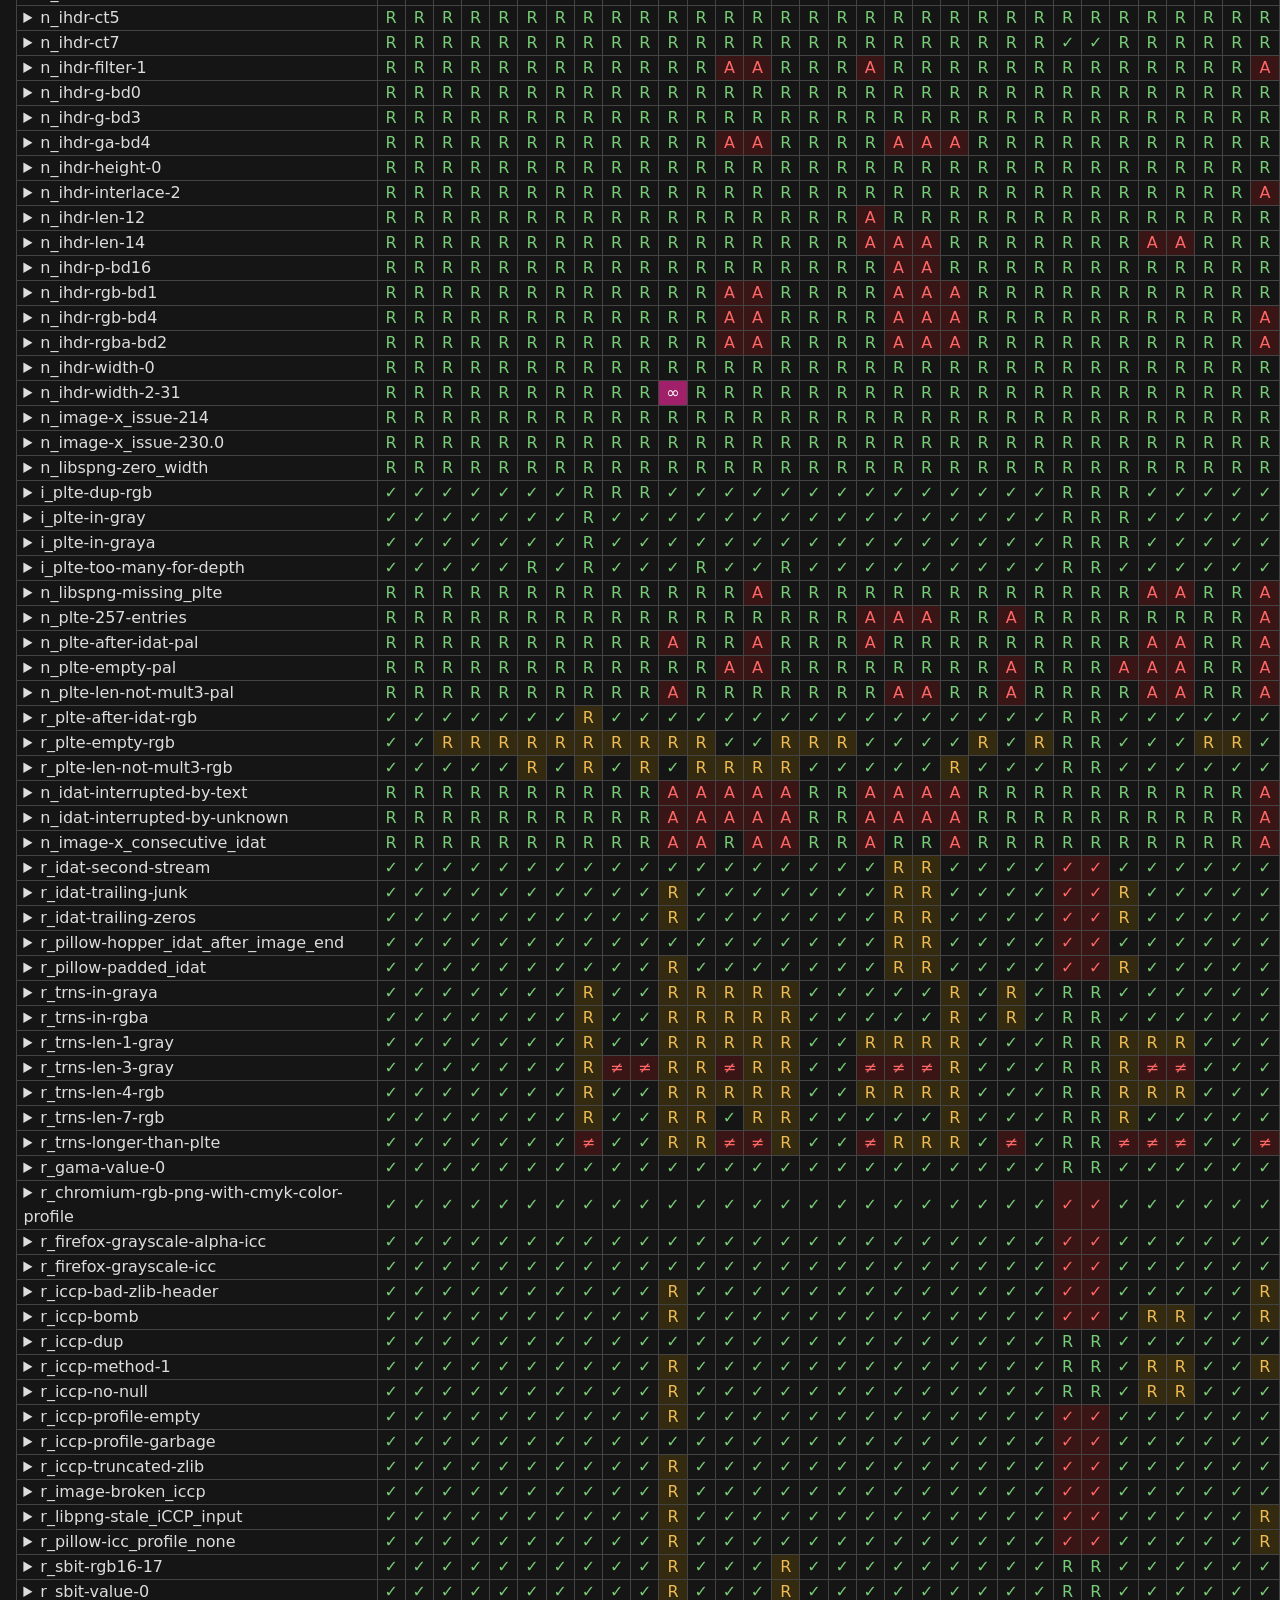
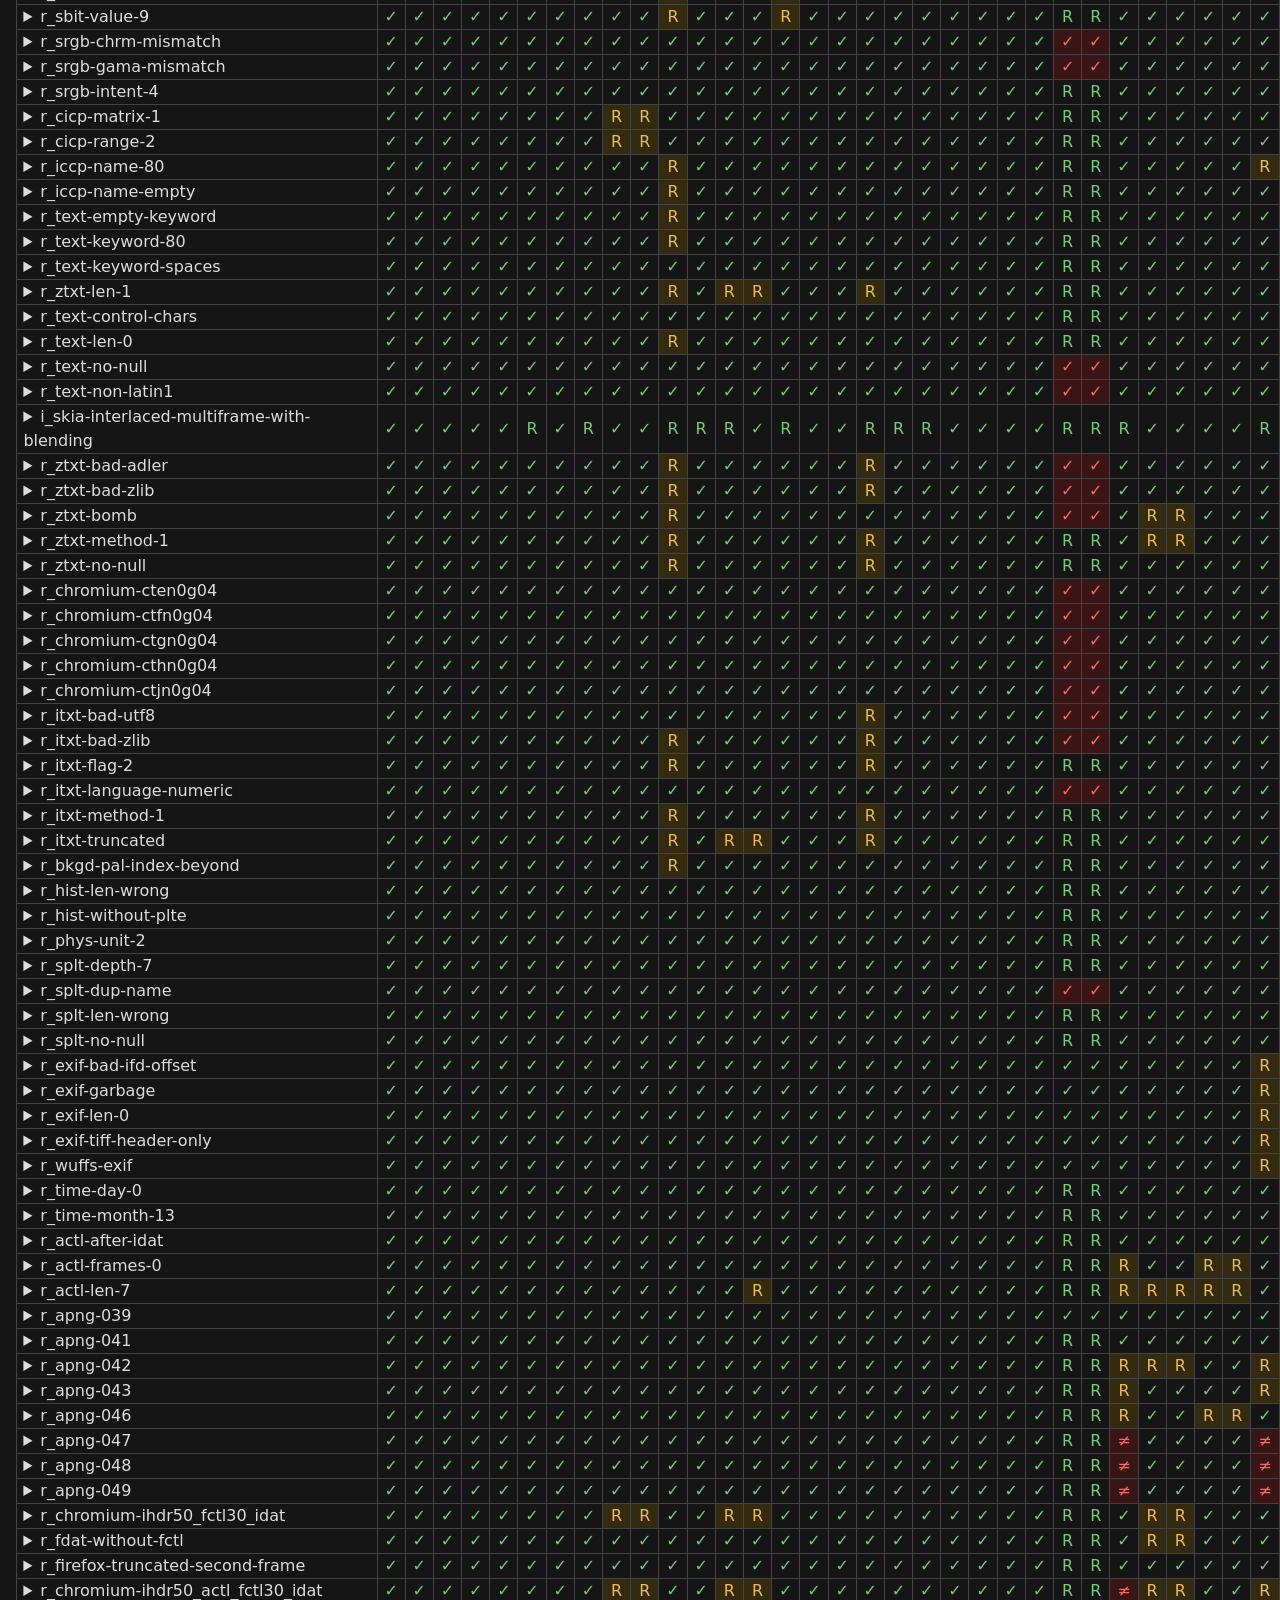
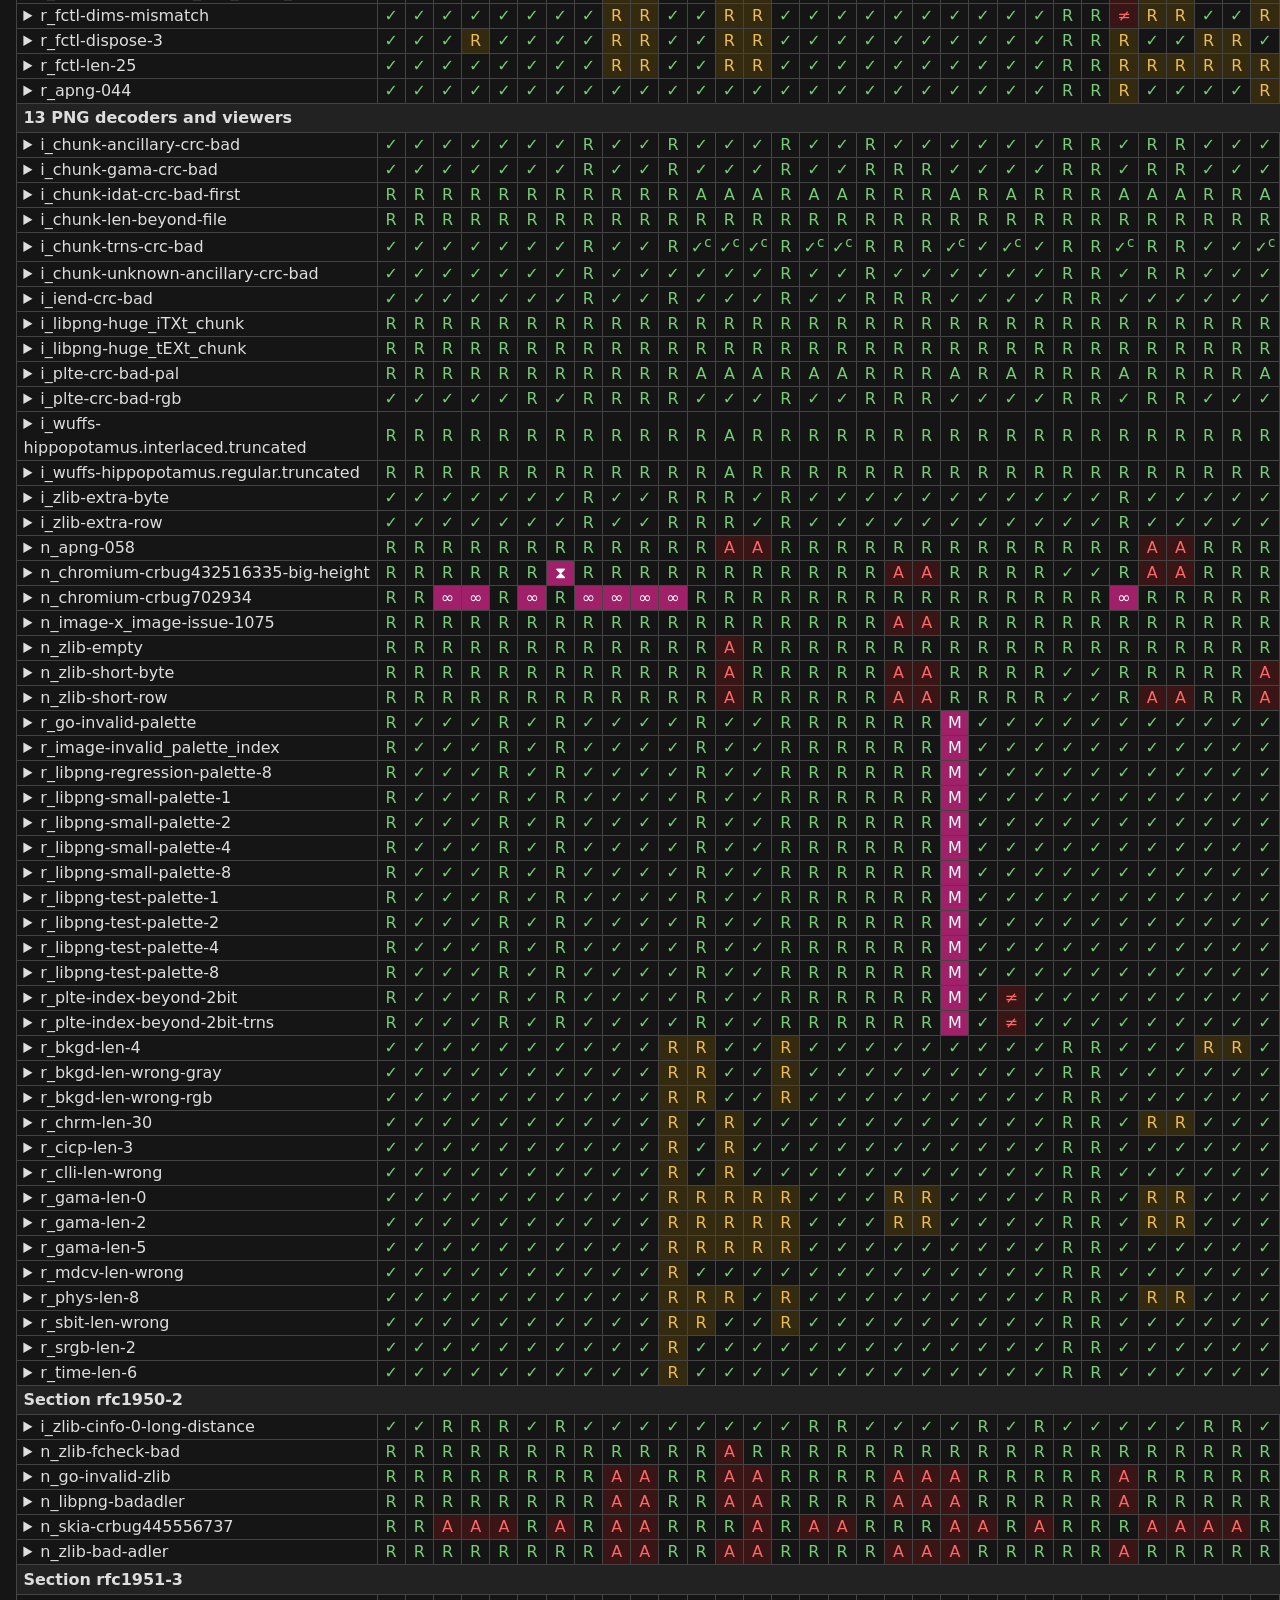
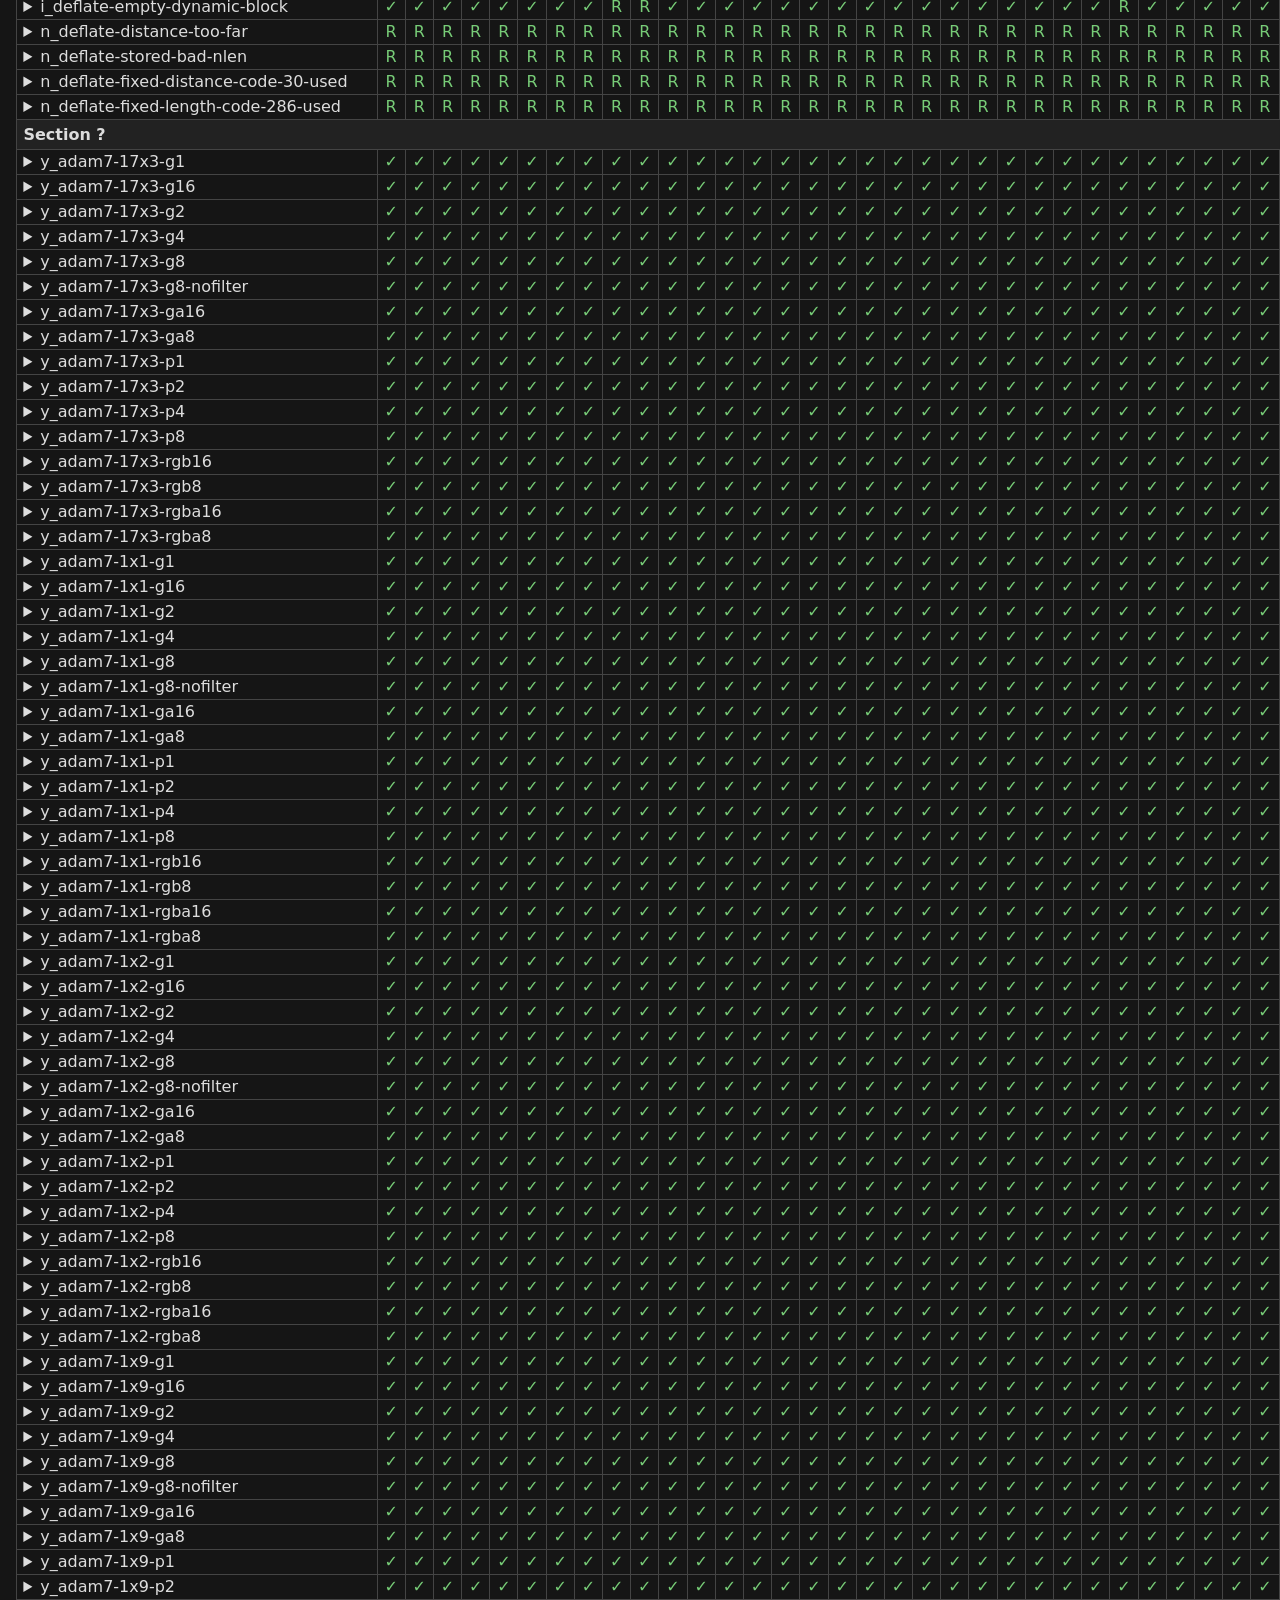
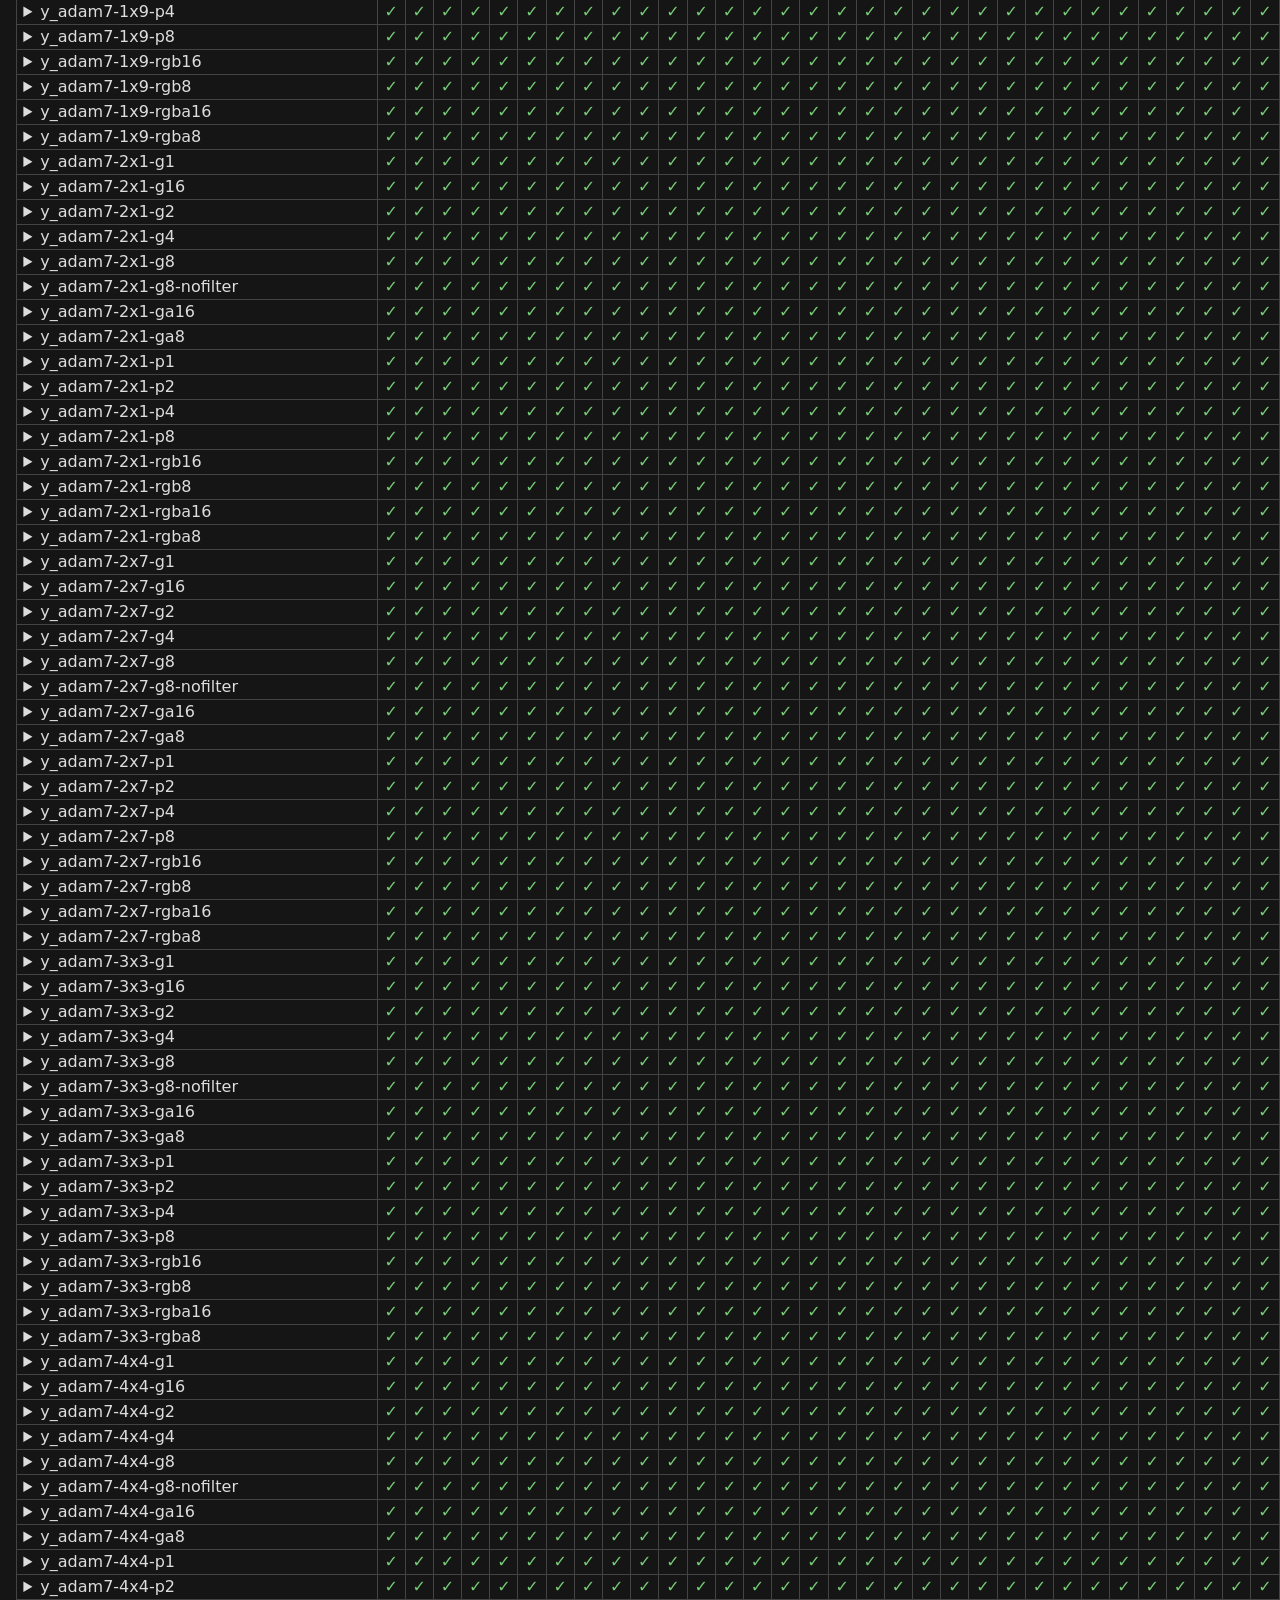
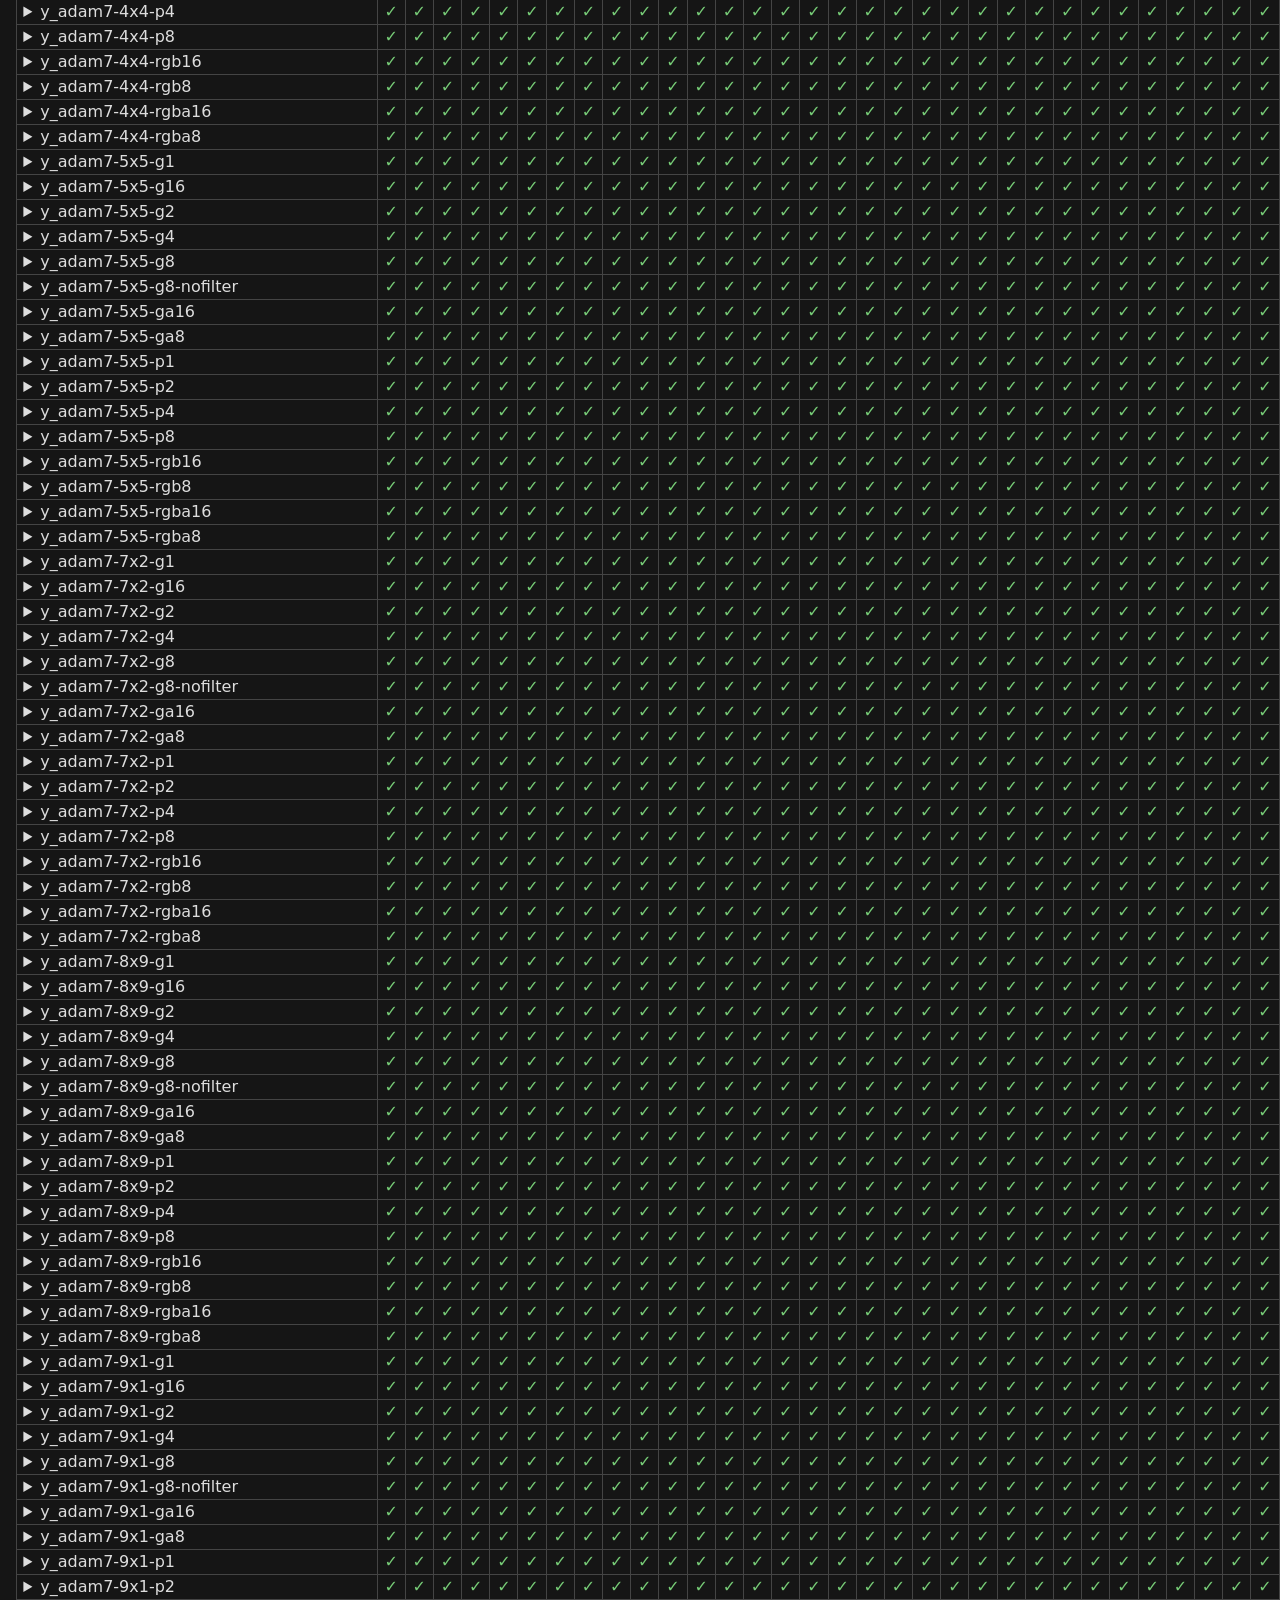
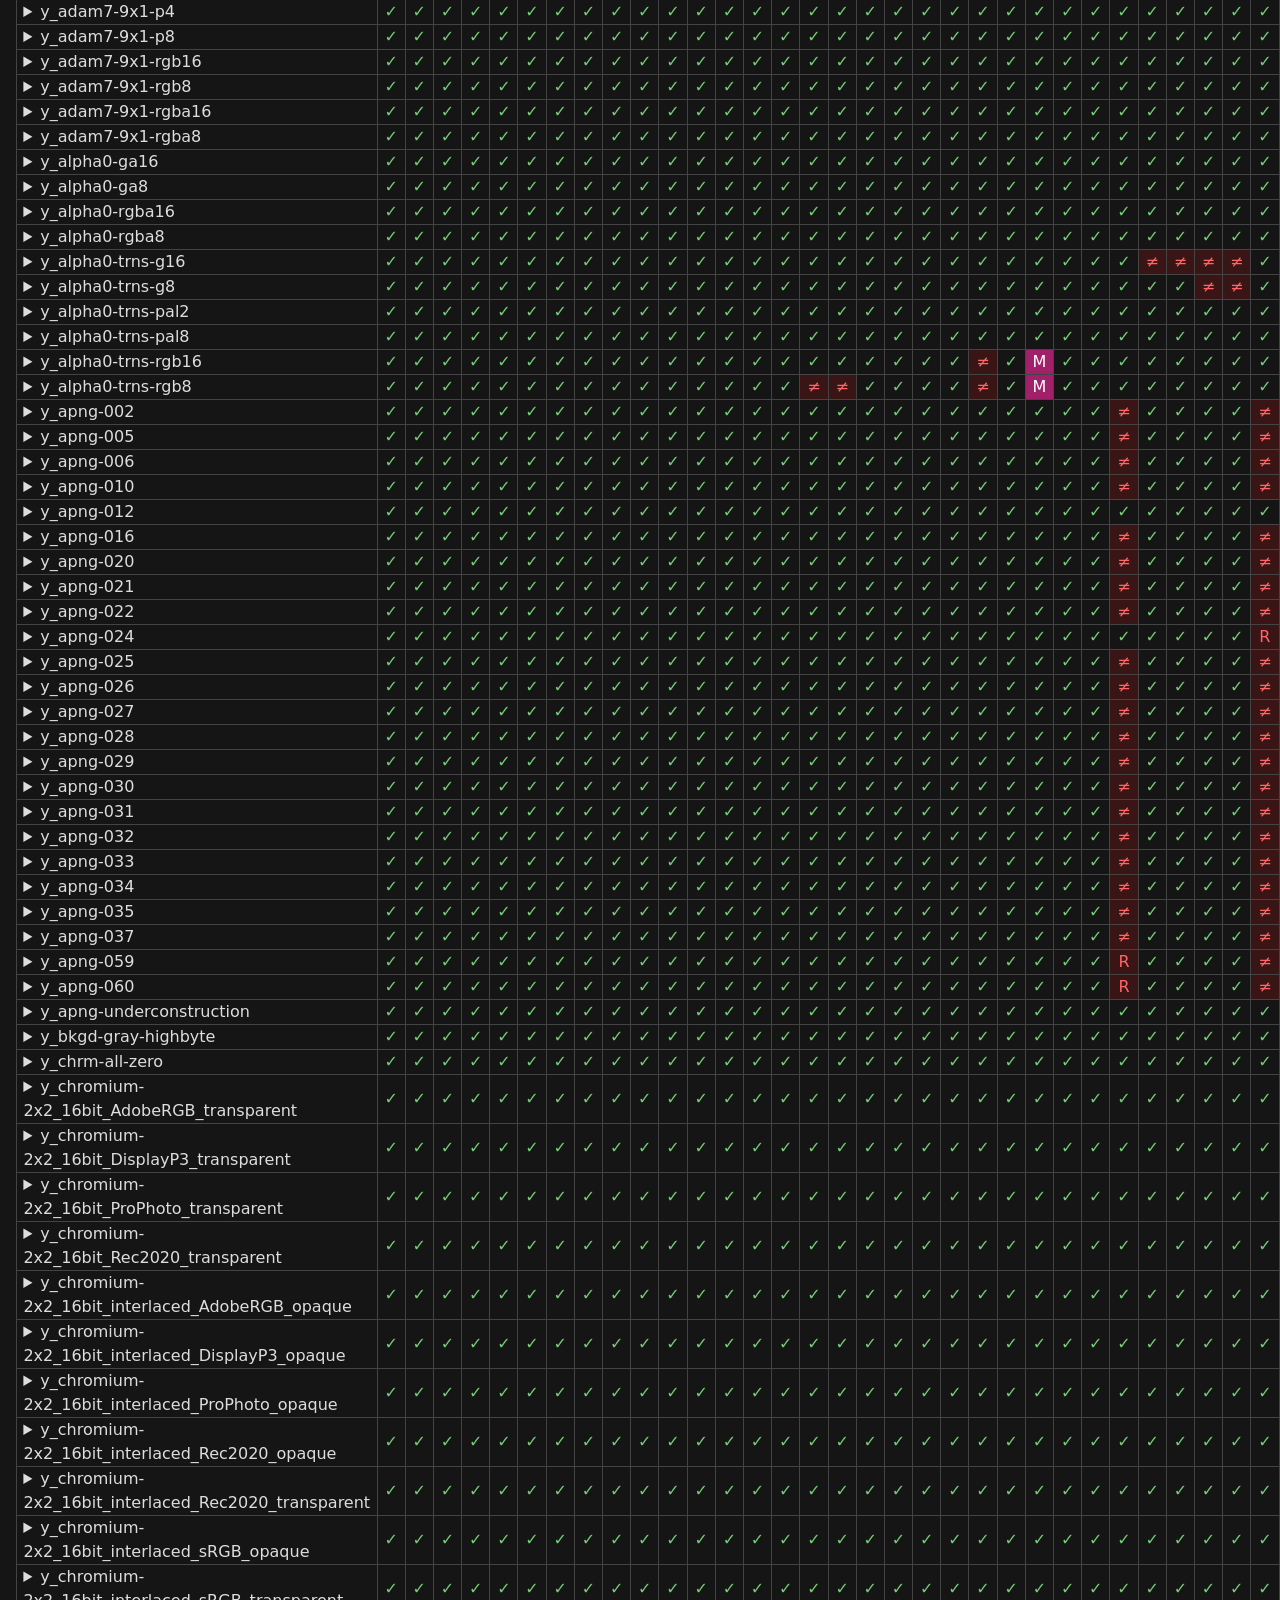
==== commit 9fddae53: "difftest-png report: rerun with the iDOT test (799 tests) Co-Authored-By: Claude Opus 5.5 <noreply@a" ====
--- a/static/difftest-png/index.html
+++ b/static/difftest-png/index.html
@@ -1,11 +1,10 @@
-<!doctype html><html lang=en><meta charset=utf-8><meta content="width=device-width,initial-scale=1" name=viewport><title>PNG decoder conformance, 2026-10-23</title><style>body{color:#ddd;background:#151515;margin:1rem;font:1rem/1.5 system-ui,sans-serif}a{color:#8bbcff}table{border-collapse:collapse}td,th{border:1px solid #444;padding:.15rem .4rem}.s td{white-space:nowrap}th{text-align:left;font-weight:400}.m td{text-align:center;min-width:1.6rem;padding:0}.m td:first-child{text-align:left;padding:0 .4rem}.m thead th{vertical-align:bottom;background:#151515;padding:.3rem .1rem;position:sticky;top:0}.m thead th span{writing-mode:vertical-rl;white-space:nowrap;transform:rotate(180deg)}.m tr.sec th{background:#222;font-weight:700}summary{cursor:pointer}details div{color:#bbb;max-width:60rem;padding:.3rem 0 .5rem 1rem}.pass{color:#7c7}.should{color:#eb5;background:#332a10}.must{color:#f66;background:#3a1515}.fatal{color:#fff;background:#a0206a}.note{color:#eb5}code{font-size:.9em}body:has(#f:checked) tr.ok{display:none}</style><h1>PNG decoder conformance</h1><p>Every decoder below was run over the same 798 small PNG files from <a href=https://github.com/MrMetric/difftest-png>difftest-png</a>, each one built to test one rule of the PNG specification or one behaviour on which some decoder deviates. Run 2026-10-23T22:13:22+00:00 on Linux x86_64.<p>A test lists the outcomes it allows: <b>pass</b>, <b class=should>should</b> (the specification says a decoder should do otherwise, e.g. recover a recoverable fault instead of rejecting the image) or <b class=must>must</b> (a requirement is broken: wrong pixels, an invalid file accepted, a valid file rejected, a crash, a hang, a memory error). Warnings never count against a decoder. Running out of memory counts like a crash: a file should be rejected with an error, and a decoder that instead exhausts its host hands every program that opens untrusted images a denial of service. Pixels are compared as 16-bit RGBA with no colour management; colour under fully transparent pixels and the 8-bit reduction of 16-bit images are recorded as properties, not failures.<p>Two editions of the specification matter: the second (ISO/IEC 15948:2003) and the third (W3C, 2025). They contradict each other in one place: a palette index past the end of PLTE is an error in the second edition and must render opaque black in the third. On those tests a decoder passes if it does what either edition requires, and the summary says which edition it follows; <b class=must>mixed</b> means it follows one edition on some of those tests and the other on the rest. Features the third edition only adds (APNG, cICP, eXIf) do not make a decoder mixed.<p>Not tested: animation frames after the default image, colour management (gAMA, cHRM, iCCP, sRGB, cICP, sBIT), encoders, performance. Passing every test means the suite is incomplete, not that the decoder is perfect.<h2>Human disclaimer</h2><p>The results likely contain errors, or decisions which can be argued with. Regardless, I did take greater-than-usual care to make this meaningful. The code is probably vibeslop, and I haven't read a single line. But, the decisions here came from several rounds of <a href=https://github.com/mattpocock/skills>Matt Pocock's grill-me Skill</a> and at least four separate essays I wrote while trying to keep Claude Opus 5.5 on track, alongside several rounds of adversarial checking from GPT-6 Astra and from Claude Fable 5.1. I had to "push back" quite a lot to get past the AI's boneheaded decisions.<p>My conclusion: <a href=https://seriot.ch/security/parsing_json.html>Parsing PNGs is a Minefield</a>. A modern JSON comparison is coming Soon™, don't worry :)<h2>Summary</h2><table class=s><tr><th>implementation<th>version<th>lineage<th>must<th>should<th>edition<th>alpha-0 colour<th>16→8<tr><td title="refpng.py: this project's reference decoder; second edition (ISO/IEC 15948:2003).">reference-ed2<td>refpng 1.0 (PNG 2nd and 3rd edition reference decoder, own inflate)<td>this project<td class=pass>0<td class=pass>0<td>2nd<td>preserved<td><tr><td title="refpng.py: this project's reference decoder, every check named by its clause; third edition.">reference-ed3<td>refpng 1.0 (PNG 2nd and 3rd edition reference decoder, own inflate)<td>this project<td class=pass>0<td class=pass>0<td>3rd<td>preserved<td><tr><td title="libpng low-level API, png_set_expand only, defaults otherwise">libpng<br>libpng16-head<td>libpng 1.6.59 (built against 1.6.59)<br>8c2a5fb 2026-10-21<td>libpng<td class=must>9<td class=should>1<td>3rd<td>preserved<td><tr><td title="libpng low-level API, png_set_expand only, defaults otherwise. libpng18 branch (1.8.0.git, the repository's default branch), built static with the clone's CMake (defaults, hardware optimizations on) and linked into the shim.">libpng18-head<td>682e5fe 2026-10-21<td>libpng<td class=must>9<td class=should>3<td>3rd<td>preserved<td><tr><td title="ImageMagick PNG coder on top of libpng; first frame. -depth 16 because IM tags palette images with the index bit depth and its PAM writer quantizes samples to that depth.">imagemagick<td>ImageMagick 7.1.2-32 Q16-HDRI x86_64 68f8d115a:20260926<td>libpng<td class=must>13<td class=should>1<td>2nd<td>preserved<td><tr><td title="system libspng; SPNG_FMT_RGBA8/16 with SPNG_DECODE_TRNS">libspng<br>libspng-head<td>libspng 0.7.4<br>46c81dc 2026-08-31<td>libspng<td class=must>13<td class=should>3<td>3rd<td>preserved<td><tr><td title="ImageMagick PNG coder on top of libpng; first frame. -depth 16 because IM tags palette images with the index bit depth and its PAM writer quantizes samples to that depth. 7.1.2-35 beta, Q16 HDRI, static, PNG-only configure, over the system libpng; a0ac982 needs the missing ';' in MagickCore/draw.c restored to compile (the build does that).">imagemagick-head<td>a0ac982 2026-10-22<td>libpng<td class=must>14<td class=should>1<td>2nd<td>preserved<td><tr><td title="Go standard library image/png; the returned image type is written in its native layout">go-png<br>go-png-head<td>go image/png go1.27.3-X:nodwarf5<br>5391dd5 2026-10-22<td>go<td class=must>14<td class=should>15<td>3rd<td>preserved<td><tr><td title="png crate, Transformations::EXPAND, default limits. The shim allocates the output buffer with try_reserve so an impossible size is reported as out of memory; the documented `vec![0; reader.output_buffer_size()]` aborts the process instead.">rust-png<td>png 0.18.1<td>image-rs<td class=must>16<td class=should>9<td>3rd<td>preserved<td><tr><td title="png crate, Transformations::EXPAND, default limits. The shim crate patches crates.io png 0.18.1 with the master clone (path dependency); other dependencies from crates.io.">rust-png-head<td>b2f10c6 2026-09-23<td>image-rs<td class=must>16<td class=should>10<td>3rd<td>preserved<td><tr><td title="single-file C/C++ decoder; RGBA at source depth; CRC and Adler-32 checks on by default">lodepng<br>lodepng-head<td>lodepng 20261006<br>e584a84 2026-10-06<td>lodepng<td class=must>20<td class=should>56<td>3rd<td>preserved<td><tr><td title="pure-Python pypng Reader.asRGBA(); honours sBIT by rescaling. GitLab main (0.20250521.0; GitHub and PyPI carry the 2022 code) loaded through PYTHONPATH from the clone's code/ directory.">pypng-head<td>f6899c4 2025-10-29<td>pypng<td class=must>21<td class=should>18<td>2nd<td>preserved<td><tr><td title="zune-png crate, default DecoderOptions. Branch dev (the default; main is stale and does not build); zune-png, zune-core and zune-inflate patched to the clone's crates.">zune-png-head<td>33007f6 2026-10-22<td>zune<td class=must>25<td class=should>21<td>3rd<td>preserved<td><tr><td title="zune-png crate, default DecoderOptions">zune-png<td>zune-png 0.5.2<td>zune<td class=must>26<td class=should>20<td>3rd<td>preserved<td><tr><td title="pure-Python pypng Reader.asRGBA(); honours sBIT by rescaling">pypng<td>pypng 0.20220715.0<td>pypng<td class=must>28<td class=should>21<td>2nd<td>preserved<td><tr><td title="GraphicsMagick PNG coder over libpng; -depth 16 for the same reason as ImageMagick">graphicsmagick<td>GraphicsMagick 1.3.48 2026-07-23 Q16<td>libpng<td class=must>29<td class=should>1<td>2nd<td>preserved<td><tr><td title="GraphicsMagick PNG coder over libpng; -depth 16 for the same reason as ImageMagick. Mercurial tip, Q16, static, PNG-only configure, over the system libpng.">graphicsmagick-head<td>hg 18216:0ca2165aa07c 2026-10-21<td>libpng<td class=must>29<td class=should>1<td>2nd<td>preserved<td><tr><td title="pure-Ruby ChunkyPNG; 8-bit RGBA only">chunky_png<br>chunky_png-head<td>chunky_png 1.4.0 (ruby 3.4.10)<br>7a1faf6 2021-06-06<td>chunky_png<td class=must>30<td class=should>14<td>2nd<td>preserved, zeroed<td>high byte<tr><td title="pngjs sync API with skipRescale; always RGBA">pngjs<td>pngjs 7.0.0 (node v26.11.1)<td>pngjs<td class=must>31<td class=should>18<td>2nd<td>preserved, zeroed<td><tr><td title="pngjs sync API with skipRescale; always RGBA. HEAD reports 7.0.0 like the release; the shim is copied next to a node_modules/pngjs symlink to the clone.">pngjs-head<td>c565210 2023-05-06<td>pngjs<td class=must>31<td class=should>18<td>2nd<td>preserved, zeroed<td><tr><td title="single-header, ignores CRCs, de-iPhones CgBI">stb_image<br>stb_image-head<td>stb_image v2.30<br>a7d4c21 2026-10-19<td>stb<td class=must>37<td class=should>11<td>neither<td>preserved<td><tr><td title="netpbm pngtopam -alphapam: libpng with netpbm's policies">pngtopam<td>Netpbm 10.86.51<td>libpng<td class=must>42<td class=should>1<td>3rd<td>preserved<td><tr><td title="OpenJDK ImageIO PNG reader; raster written in native band order and sample size">java-imageio<td>Java ImageIO (Arch Linux 27)<td>java<td class=must>43<td class=should>5<td>3rd<td>preserved<td><tr><td title="netpbm pngtopam -alphapam: libpng with netpbm's policies. Netpbm 11.16.1 (advanced branch; pngtopam.c identical to trunk; release column: Arch super_stable 10.86) over the system libpng. Built in-tree in {head}/ctools/netpbm; LD_LIBRARY_PATH points it at that build's libnetpbm, without which it silently loads the system's libnetpbm.so.11.">pngtopam-head<td>svn advanced r5409, last changed r5388 2026-10-08<td>libpng<td class=must>44<td class=should>1<td>3rd<td>preserved<td><tr><td title="structural validator, verdict only">pngcheck<br>pngcheck-head<td>PNGcheck, version 4.0.0<br>bd33ad6 2025-12-15<td>pngcheck<td class=must>45<td class=pass>0<td>2nd<td><td><tr><td title="wuffs_aux::DecodeImage with default quirks and limits; non-premultiplied RGBA at source depth">wuffs<br>wuffs-head<td>wuffs 0.4.0-alpha.12+4048.20261020<br>4be865d 2026-10-21<td>wuffs<td class=must>53<td class=should>20<td>3rd<td>preserved, zeroed<td><tr><td title="Pillow's own PNG plugin (zlib, not libpng); convert('RGBA') for modes up to 8 bits, 16-bit grey kept; Pillow reads 16-bit RGB(A) as 8-bit">pillow<td>Pillow 13.0.0<td>pillow<td class=must>54<td class=should>19<td>3rd<td>preserved<td>high byte<tr><td title="Pillow's own PNG plugin (zlib, not libpng); convert('RGBA') for modes up to 8 bits, 16-bit grey kept; Pillow reads 16-bit RGB(A) as 8-bit. main (13.1.0.dev0) built from a git archive of the clone into its own uv venv (CPython 3.13).">pillow-head<td>d4b99a3 2026-10-23<td>pillow<td class=must>54<td class=should>19<td>3rd<td>preserved<td>high byte<tr><td title="OpenCV imread IMREAD_UNCHANGED over its bundled libpng (uv sync --extra opencv). Thread pools capped: with 32 threads of OpenBLAS/OpenMP buffers it segfaults under a 4 GiB address-space limit.">opencv<td>OpenCV 5.0.0 (PNG: /usr/local/lib/libpng.so (ver 1.6.58))<td>libpng<td class=must>57<td class=should>8<td>3rd<td>preserved<td><tr><td title="OpenCV imread IMREAD_UNCHANGED over its bundled libpng. Thread pools capped: with 32 threads of OpenBLAS/OpenMP buffers it segfaults under a 4 GiB address-space limit. Branch 5.x (the default) built static with core,imgproc,imgcodecs and the python3 bindings, bundled libpng (1.6.57 at this revision) and zlib, everything else off (harfbuzz and freetype too, which would otherwise pull the system libpng into the process); the 4.x branch is not built.">opencv-head<td>ce58bb1 2026-10-22<td>libpng<td class=must>57<td class=should>8<td>3rd<td>preserved<td><tr><td title="ffmpeg's own pngdec via the CLI, first frame, PAM muxer. Output pinned to rgba|rgba64be: left to itself the CLI negotiates pal8-with-alpha to rgb24 and drops the alpha, and swscale's 8->16 is not x*257, so neither auto nor forced-16 is faithful.">ffmpeg<td>ffmpeg version n9.0.2<td>ffmpeg<td class=must>100<td class=should>19<td>3rd<td>preserved<td><tr><td title="ffmpeg's own pngdec via the CLI, first frame, PAM muxer. Output pinned to rgba|rgba64be: left to itself the CLI negotiates pal8-with-alpha to rgb24 and drops the alpha, and swscale's 8->16 is not x*257, so neither auto nor forced-16 is faithful. Built in-tree in {head}/ffmpeg (static, --disable-everything plus the png/apng decoders, image2/apng/png_pipe demuxers, png parser, file protocol, image2 muxer, pam encoder, format/scale/null filters); no build step here because ffmpeg only builds in its own tree.">ffmpeg-head<td>179d083 2026-10-22<td>ffmpeg<td class=must>100<td class=should>19<td>3rd<td>preserved<td><tr><td title="image-js fast-png (JavaScript). fast-png returns greyscale/RGB tRNS to the caller instead of applying it; the shim applies it as a conforming caller would (masked to the bit depth), so tRNS results for those colour types measure the shim's use of the interface.">fast-png<br>fast-png-head<td>fast-png 8.0.0 (node v26.11.1)<br>31b93cf 2026-04-12<td>fast-png<td class=must>122<td class=should>24<td>2nd<td>preserved<td><tr><td title="SixLabors.ImageSharp on .NET; Rgba32 or Rgba64 chosen from the IHDR depth">imagesharp<br>imagesharp-head<td>ImageSharp 3.1.12 (.NET 9.0.17)<br>d1367d4 2026-04-07<td>imagesharp<td class=must>165<td class=should>10<td>neither<td>preserved<td><tr><td title="UPNG.js decode + toRGBA8, first frame; 8-bit only">upng<td>upng-js 2.1.0 (node v26.11.1)<td>upng<td class=must>214<td class=should>15<td>3rd<td>preserved<td>high byte<tr><td title="UPNG.js decode + toRGBA8, first frame; 8-bit only. master (2.2.0) is a browser script with no exports: node_modules/upng-js/index.cjs runs the clone's UPNG.js in a vm context and exports UPNG; --version reports 2.2.0 (release column: npm 2.1.0).">upng-head<td>88f504b 2023-07-22<td>upng<td class=must>282<td class=should>22<td>3rd<td>preserved<td>high byte</table><h2 id=results>Results</h2><p><label><input id=f type=checkbox> show only tests some implementation fails</label> · <span>✓ decoded to the expected pixels</span> · <span>R rejected the file</span> · <span>≠ decoded to different pixels</span> · <span>A decoded a file the reference rejects</span> · <span>☠ crashed</span> · <span>M memory error under valgrind memcheck</span> · <span>⧗ timed out</span> · <span>∞ ran out of memory</span> · <span>S the wrapper could not use the library's output</span> · <span>✓<sup>c</sup> decoded using an ancillary chunk with a bad CRC as stored (the expected pixels drop it)</span> · <span>✓<sup>t</sup> decoded keeping the last of several tRNS chunks (the expected pixels keep the first)</span><table class=m><thead><tr><th><span>test</span><th title="reference-ed2 @ refpng 1.0 (PNG 2nd and 3rd edition reference decoder, own inflate)"><span>reference-ed2</span><th title="reference-ed3 @ refpng 1.0 (PNG 2nd and 3rd edition reference decoder, own inflate)"><span>reference-ed3</span><th title="libpng libpng 1.6.59 (built against 1.6.59)
+<!doctype html><html lang=en><meta charset=utf-8><meta content="width=device-width,initial-scale=1" name=viewport><title>PNG decoder conformance, 2026-10-23</title><style>body{color:#ddd;background:#151515;margin:1rem;font:1rem/1.5 system-ui,sans-serif}a{color:#8bbcff}table{border-collapse:collapse}td,th{border:1px solid #444;padding:.15rem .4rem}.s td{white-space:nowrap}th{text-align:left;font-weight:400}.m td{text-align:center;min-width:1.6rem;padding:0}.m td:first-child{text-align:left;padding:0 .4rem}.m thead th{vertical-align:bottom;background:#151515;padding:.3rem .1rem;position:sticky;top:0}.m thead th span{writing-mode:vertical-rl;white-space:nowrap;transform:rotate(180deg)}.m tr.sec th{background:#222;font-weight:700}summary{cursor:pointer}details div{color:#bbb;max-width:60rem;padding:.3rem 0 .5rem 1rem}.pass{color:#7c7}.should{color:#eb5;background:#332a10}.must{color:#f66;background:#3a1515}.fatal{color:#fff;background:#a0206a}.note{color:#eb5}code{font-size:.9em}body:has(#f:checked) tr.ok{display:none}</style><h1>PNG decoder conformance</h1><p>Every decoder below was run over the same 799 small PNG files from <a href=https://github.com/MrMetric/difftest-png>difftest-png</a>, each one built to test one rule of the PNG specification or one behaviour on which some decoder deviates. Run 2026-10-23T23:46:57+00:00 on Linux x86_64.<p>A test lists the outcomes it allows: <b>pass</b>, <b class=should>should</b> (the specification says a decoder should do otherwise, e.g. recover a recoverable fault instead of rejecting the image) or <b class=must>must</b> (a requirement is broken: wrong pixels, an invalid file accepted, a valid file rejected, a crash, a hang, a memory error). Warnings never count against a decoder. Running out of memory counts like a crash: a file should be rejected with an error, and a decoder that instead exhausts its host hands every program that opens untrusted images a denial of service. Pixels are compared as 16-bit RGBA with no colour management; colour under fully transparent pixels and the 8-bit reduction of 16-bit images are recorded as properties, not failures.<p>Two editions of the specification matter: the second (ISO/IEC 15948:2003) and the third (W3C, 2025). They contradict each other in one place: a palette index past the end of PLTE is an error in the second edition and must render opaque black in the third. On those tests a decoder passes if it does what either edition requires, and the summary says which edition it follows; <b class=must>mixed</b> means it follows one edition on some of those tests and the other on the rest. Features the third edition only adds (APNG, cICP, eXIf) do not make a decoder mixed.<p>Not tested: animation frames after the default image, colour management (gAMA, cHRM, iCCP, sRGB, cICP, sBIT), encoders, performance. Passing every test means the suite is incomplete, not that the decoder is perfect.<h2>Human disclaimer</h2><p>The results likely contain errors, or decisions which can be argued with. Regardless, I did take greater-than-usual care to make this meaningful. The code is probably vibeslop, and I haven't read a single line. But, the decisions here came from several rounds of <a href=https://github.com/mattpocock/skills>Matt Pocock's grill-me Skill</a> and at least four separate essays I wrote while trying to keep Claude Opus 5.5 on track, alongside several rounds of adversarial checking from GPT-6 Astra and from Claude Fable 5.1. I had to "push back" quite a lot to get past the AI's boneheaded decisions.<p>My conclusion: <a href=https://seriot.ch/security/parsing_json.html>Parsing PNGs is a Minefield</a>. A modern JSON comparison is coming Soon™, don't worry :)<h2>Summary</h2><table class=s><tr><th>implementation<th>version<th>lineage<th>must<th>should<th>edition<th>alpha-0 colour<th>16→8<tr><td title="refpng.py: this project's reference decoder; second edition (ISO/IEC 15948:2003).">reference-ed2<td>refpng 1.0 (PNG 2nd and 3rd edition reference decoder, own inflate)<td>this project<td class=pass>0<td class=pass>0<td>2nd<td>preserved<td><tr><td title="refpng.py: this project's reference decoder, every check named by its clause; third edition.">reference-ed3<td>refpng 1.0 (PNG 2nd and 3rd edition reference decoder, own inflate)<td>this project<td class=pass>0<td class=pass>0<td>3rd<td>preserved<td><tr><td title="libpng low-level API, png_set_expand only, defaults otherwise">libpng<br>libpng16-head<td>libpng 1.6.59 (built against 1.6.59)<br>8c2a5fb 2026-10-21<td>libpng<td class=must>9<td class=should>1<td>3rd<td>preserved<td><tr><td title="libpng low-level API, png_set_expand only, defaults otherwise. libpng18 branch (1.8.0.git, the repository's default branch), built static with the clone's CMake (defaults, hardware optimizations on) and linked into the shim.">libpng18-head<td>682e5fe 2026-10-21<td>libpng<td class=must>9<td class=should>3<td>3rd<td>preserved<td><tr><td title="ImageMagick PNG coder on top of libpng; first frame. -depth 16 because IM tags palette images with the index bit depth and its PAM writer quantizes samples to that depth.">imagemagick<td>ImageMagick 7.1.2-32 Q16-HDRI x86_64 68f8d115a:20260926<td>libpng<td class=must>13<td class=should>1<td>2nd<td>preserved<td><tr><td title="system libspng; SPNG_FMT_RGBA8/16 with SPNG_DECODE_TRNS">libspng<br>libspng-head<td>libspng 0.7.4<br>46c81dc 2026-08-31<td>libspng<td class=must>13<td class=should>3<td>3rd<td>preserved<td><tr><td title="ImageMagick PNG coder on top of libpng; first frame. -depth 16 because IM tags palette images with the index bit depth and its PAM writer quantizes samples to that depth. 7.1.2-35 beta, Q16 HDRI, static, PNG-only configure, over the system libpng; a0ac982 needs the missing ';' in MagickCore/draw.c restored to compile (the build does that).">imagemagick-head<td>a0ac982 2026-10-22<td>libpng<td class=must>14<td class=should>1<td>2nd<td>preserved<td><tr><td title="Go standard library image/png; the returned image type is written in its native layout">go-png<br>go-png-head<td>go image/png go1.27.3-X:nodwarf5<br>5391dd5 2026-10-22<td>go<td class=must>14<td class=should>15<td>3rd<td>preserved<td><tr><td title="png crate, Transformations::EXPAND, default limits. The shim allocates the output buffer with try_reserve so an impossible size is reported as out of memory; the documented `vec![0; reader.output_buffer_size()]` aborts the process instead.">rust-png<td>png 0.18.1<td>image-rs<td class=must>16<td class=should>9<td>3rd<td>preserved<td><tr><td title="png crate, Transformations::EXPAND, default limits. The shim crate patches crates.io png 0.18.1 with the master clone (path dependency); other dependencies from crates.io.">rust-png-head<td>b2f10c6 2026-09-23<td>image-rs<td class=must>16<td class=should>10<td>3rd<td>preserved<td><tr><td title="single-file C/C++ decoder; RGBA at source depth; CRC and Adler-32 checks on by default">lodepng<br>lodepng-head<td>lodepng 20261006<br>e584a84 2026-10-06<td>lodepng<td class=must>20<td class=should>56<td>3rd<td>preserved<td><tr><td title="pure-Python pypng Reader.asRGBA(); honours sBIT by rescaling. GitLab main (0.20250521.0; GitHub and PyPI carry the 2022 code) loaded through PYTHONPATH from the clone's code/ directory.">pypng-head<td>f6899c4 2025-10-29<td>pypng<td class=must>21<td class=should>18<td>2nd<td>preserved<td><tr><td title="zune-png crate, default DecoderOptions. Branch dev (the default; main is stale and does not build); zune-png, zune-core and zune-inflate patched to the clone's crates.">zune-png-head<td>33007f6 2026-10-22<td>zune<td class=must>25<td class=should>21<td>3rd<td>preserved<td><tr><td title="zune-png crate, default DecoderOptions">zune-png<td>zune-png 0.5.2<td>zune<td class=must>26<td class=should>20<td>3rd<td>preserved<td><tr><td title="pure-Python pypng Reader.asRGBA(); honours sBIT by rescaling">pypng<td>pypng 0.20220715.0<td>pypng<td class=must>28<td class=should>21<td>2nd<td>preserved<td><tr><td title="GraphicsMagick PNG coder over libpng; -depth 16 for the same reason as ImageMagick">graphicsmagick<td>GraphicsMagick 1.3.48 2026-07-23 Q16<td>libpng<td class=must>29<td class=should>1<td>2nd<td>preserved<td><tr><td title="GraphicsMagick PNG coder over libpng; -depth 16 for the same reason as ImageMagick. Mercurial tip, Q16, static, PNG-only configure, over the system libpng.">graphicsmagick-head<td>hg 18216:0ca2165aa07c 2026-10-21<td>libpng<td class=must>29<td class=should>1<td>2nd<td>preserved<td><tr><td title="pure-Ruby ChunkyPNG; 8-bit RGBA only">chunky_png<br>chunky_png-head<td>chunky_png 1.4.0 (ruby 3.4.10)<br>7a1faf6 2021-06-06<td>chunky_png<td class=must>30<td class=should>14<td>2nd<td>preserved, zeroed<td>high byte<tr><td title="pngjs sync API with skipRescale; always RGBA">pngjs<td>pngjs 7.0.0 (node v26.11.1)<td>pngjs<td class=must>31<td class=should>18<td>2nd<td>preserved, zeroed<td><tr><td title="pngjs sync API with skipRescale; always RGBA. HEAD reports 7.0.0 like the release; the shim is copied next to a node_modules/pngjs symlink to the clone.">pngjs-head<td>c565210 2023-05-06<td>pngjs<td class=must>31<td class=should>18<td>2nd<td>preserved, zeroed<td><tr><td title="single-header, ignores CRCs, de-iPhones CgBI">stb_image<br>stb_image-head<td>stb_image v2.30<br>a7d4c21 2026-10-19<td>stb<td class=must>37<td class=should>11<td>neither<td>preserved<td><tr><td title="netpbm pngtopam -alphapam: libpng with netpbm's policies">pngtopam<td>Netpbm 10.86.51<td>libpng<td class=must>42<td class=should>1<td>3rd<td>preserved<td><tr><td title="OpenJDK ImageIO PNG reader; raster written in native band order and sample size">java-imageio<td>Java ImageIO (Arch Linux 27)<td>java<td class=must>43<td class=should>5<td>3rd<td>preserved<td><tr><td title="netpbm pngtopam -alphapam: libpng with netpbm's policies. Netpbm 11.16.1 (advanced branch; pngtopam.c identical to trunk; release column: Arch super_stable 10.86) over the system libpng. Built in-tree in {head}/ctools/netpbm; LD_LIBRARY_PATH points it at that build's libnetpbm, without which it silently loads the system's libnetpbm.so.11.">pngtopam-head<td>svn advanced r5409, last changed r5388 2026-10-08<td>libpng<td class=must>44<td class=should>1<td>3rd<td>preserved<td><tr><td title="structural validator, verdict only. HEAD reports 4.0.1 (release column: Arch 4.0.0); compiled with the flags of the clone's Makefile.">pngcheck-head<td>bd33ad6 2025-12-15<td>pngcheck<td class=must>45<td class=pass>0<td>2nd<td><td><tr><td title="structural validator, verdict only">pngcheck<td>PNGcheck, version 4.0.0<td>pngcheck<td class=must>46<td class=pass>0<td>2nd<td><td><tr><td title="wuffs_aux::DecodeImage with default quirks and limits; non-premultiplied RGBA at source depth">wuffs<br>wuffs-head<td>wuffs 0.4.0-alpha.12+4048.20261020<br>4be865d 2026-10-21<td>wuffs<td class=must>53<td class=should>20<td>3rd<td>preserved, zeroed<td><tr><td title="Pillow's own PNG plugin (zlib, not libpng); convert('RGBA') for modes up to 8 bits, 16-bit grey kept; Pillow reads 16-bit RGB(A) as 8-bit">pillow<td>Pillow 13.0.0<td>pillow<td class=must>54<td class=should>19<td>3rd<td>preserved<td>high byte<tr><td title="Pillow's own PNG plugin (zlib, not libpng); convert('RGBA') for modes up to 8 bits, 16-bit grey kept; Pillow reads 16-bit RGB(A) as 8-bit. main (13.1.0.dev0) built from a git archive of the clone into its own uv venv (CPython 3.13).">pillow-head<td>d4b99a3 2026-10-23<td>pillow<td class=must>54<td class=should>19<td>3rd<td>preserved<td>high byte<tr><td title="OpenCV imread IMREAD_UNCHANGED over its bundled libpng (uv sync --extra opencv). Thread pools capped: with 32 threads of OpenBLAS/OpenMP buffers it segfaults under a 4 GiB address-space limit.">opencv<td>OpenCV 5.0.0 (PNG: /usr/local/lib/libpng.so (ver 1.6.58))<td>libpng<td class=must>57<td class=should>8<td>3rd<td>preserved<td><tr><td title="OpenCV imread IMREAD_UNCHANGED over its bundled libpng. Thread pools capped: with 32 threads of OpenBLAS/OpenMP buffers it segfaults under a 4 GiB address-space limit. Branch 5.x (the default) built static with core,imgproc,imgcodecs and the python3 bindings, bundled libpng (1.6.57 at this revision) and zlib, everything else off (harfbuzz and freetype too, which would otherwise pull the system libpng into the process); the 4.x branch is not built.">opencv-head<td>ce58bb1 2026-10-22<td>libpng<td class=must>57<td class=should>8<td>3rd<td>preserved<td><tr><td title="ffmpeg's own pngdec via the CLI, first frame, PAM muxer. Output pinned to rgba|rgba64be: left to itself the CLI negotiates pal8-with-alpha to rgb24 and drops the alpha, and swscale's 8->16 is not x*257, so neither auto nor forced-16 is faithful.">ffmpeg<td>ffmpeg version n9.0.2<td>ffmpeg<td class=must>100<td class=should>19<td>3rd<td>preserved<td><tr><td title="ffmpeg's own pngdec via the CLI, first frame, PAM muxer. Output pinned to rgba|rgba64be: left to itself the CLI negotiates pal8-with-alpha to rgb24 and drops the alpha, and swscale's 8->16 is not x*257, so neither auto nor forced-16 is faithful. Built in-tree in {head}/ffmpeg (static, --disable-everything plus the png/apng decoders, image2/apng/png_pipe demuxers, png parser, file protocol, image2 muxer, pam encoder, format/scale/null filters); no build step here because ffmpeg only builds in its own tree.">ffmpeg-head<td>179d083 2026-10-22<td>ffmpeg<td class=must>100<td class=should>19<td>3rd<td>preserved<td><tr><td title="image-js fast-png (JavaScript). fast-png returns greyscale/RGB tRNS to the caller instead of applying it; the shim applies it as a conforming caller would (masked to the bit depth), so tRNS results for those colour types measure the shim's use of the interface.">fast-png<br>fast-png-head<td>fast-png 8.0.0 (node v26.11.1)<br>31b93cf 2026-04-12<td>fast-png<td class=must>122<td class=should>24<td>2nd<td>preserved<td><tr><td title="SixLabors.ImageSharp on .NET; Rgba32 or Rgba64 chosen from the IHDR depth">imagesharp<br>imagesharp-head<td>ImageSharp 3.1.12 (.NET 9.0.17)<br>d1367d4 2026-04-07<td>imagesharp<td class=must>165<td class=should>10<td>neither<td>preserved<td><tr><td title="UPNG.js decode + toRGBA8, first frame; 8-bit only">upng<td>upng-js 2.1.0 (node v26.11.1)<td>upng<td class=must>214<td class=should>15<td>3rd<td>preserved<td>high byte<tr><td title="UPNG.js decode + toRGBA8, first frame; 8-bit only. master (2.2.0) is a browser script with no exports: node_modules/upng-js/index.cjs runs the clone's UPNG.js in a vm context and exports UPNG; --version reports 2.2.0 (release column: npm 2.1.0).">upng-head<td>88f504b 2023-07-22<td>upng<td class=must>282<td class=should>22<td>3rd<td>preserved<td>high byte</table><h2 id=results>Results</h2><p><label><input id=f type=checkbox> show only tests some implementation fails</label> · <span>✓ decoded to the expected pixels</span> · <span>R rejected the file</span> · <span>≠ decoded to different pixels</span> · <span>A decoded a file the reference rejects</span> · <span>☠ crashed</span> · <span>M memory error under valgrind memcheck</span> · <span>⧗ timed out</span> · <span>∞ ran out of memory</span> · <span>S the wrapper could not use the library's output</span> · <span>✓<sup>c</sup> decoded using an ancillary chunk with a bad CRC as stored (the expected pixels drop it)</span> · <span>✓<sup>t</sup> decoded keeping the last of several tRNS chunks (the expected pixels keep the first)</span><table class=m><thead><tr><th><span>test</span><th title="reference-ed2 @ refpng 1.0 (PNG 2nd and 3rd edition reference decoder, own inflate)"><span>reference-ed2</span><th title="reference-ed3 @ refpng 1.0 (PNG 2nd and 3rd edition reference decoder, own inflate)"><span>reference-ed3</span><th title="libpng libpng 1.6.59 (built against 1.6.59)
 libpng16-head @ 8c2a5fb 2026-10-21"><span>libpng · libpng16-head</span><th title="libpng18-head @ 682e5fe 2026-10-21"><span>libpng18-head</span><th title="imagemagick ImageMagick 7.1.2-32 Q16-HDRI x86_64 68f8d115a:20260926"><span>imagemagick</span><th title="libspng libspng 0.7.4
 libspng-head @ 46c81dc 2026-08-31"><span>libspng · libspng-head</span><th title="imagemagick-head @ a0ac982 2026-10-22"><span>imagemagick-head</span><th title="go-png go image/png go1.27.3-X:nodwarf5
 go-png-head @ 5391dd5 2026-10-22"><span>go-png · go-png-head</span><th title="rust-png png 0.18.1"><span>rust-png</span><th title="rust-png-head @ b2f10c6 2026-09-23"><span>rust-png-head</span><th title="lodepng lodepng 20261006
 lodepng-head @ e584a84 2026-10-06"><span>lodepng · lodepng-head</span><th title="pypng-head @ f6899c4 2025-10-29"><span>pypng-head</span><th title="zune-png-head @ 33007f6 2026-10-22"><span>zune-png-head</span><th title="zune-png zune-png 0.5.2"><span>zune-png</span><th title="pypng pypng 0.20220715.0"><span>pypng</span><th title="graphicsmagick GraphicsMagick 1.3.48 2026-07-23 Q16"><span>graphicsmagick</span><th title="graphicsmagick-head @ hg 18216:0ca2165aa07c 2026-10-21"><span>graphicsmagick-head</span><th title="chunky_png chunky_png 1.4.0 (ruby 3.4.10)
 chunky_png-head @ 7a1faf6 2021-06-06"><span>chunky_png · chunky_png-head</span><th title="pngjs pngjs 7.0.0 (node v26.11.1)"><span>pngjs</span><th title="pngjs-head @ c565210 2023-05-06"><span>pngjs-head</span><th title="stb_image stb_image v2.30
-stb_image-head @ a7d4c21 2026-10-19"><span>stb_image · stb_image-head</span><th title="pngtopam Netpbm 10.86.51"><span>pngtopam</span><th title="java-imageio Java ImageIO (Arch Linux 27)"><span>java-imageio</span><th title="pngtopam-head @ svn advanced r5409, last changed r5388 2026-10-08"><span>pngtopam-head</span><th title="pngcheck PNGcheck, version 4.0.0
-pngcheck-head @ bd33ad6 2025-12-15"><span>pngcheck · pngcheck-head</span><th title="wuffs wuffs 0.4.0-alpha.12+4048.20261020
+stb_image-head @ a7d4c21 2026-10-19"><span>stb_image · stb_image-head</span><th title="pngtopam Netpbm 10.86.51"><span>pngtopam</span><th title="java-imageio Java ImageIO (Arch Linux 27)"><span>java-imageio</span><th title="pngtopam-head @ svn advanced r5409, last changed r5388 2026-10-08"><span>pngtopam-head</span><th title="pngcheck-head @ bd33ad6 2025-12-15"><span>pngcheck-head</span><th title="pngcheck PNGcheck, version 4.0.0"><span>pngcheck</span><th title="wuffs wuffs 0.4.0-alpha.12+4048.20261020
 wuffs-head @ 4be865d 2026-10-21"><span>wuffs · wuffs-head</span><th title="pillow Pillow 13.0.0"><span>pillow</span><th title="pillow-head @ d4b99a3 2026-10-23"><span>pillow-head</span><th title="opencv OpenCV 5.0.0 (PNG:                         /usr/local/lib/libpng.so (ver 1.6.58))"><span>opencv</span><th title="opencv-head @ ce58bb1 2026-10-22"><span>opencv-head</span><th title="ffmpeg ffmpeg version n9.0.2"><span>ffmpeg</span><th title="ffmpeg-head @ 179d083 2026-10-22"><span>ffmpeg-head</span><th title="fast-png fast-png 8.0.0 (node v26.11.1)
 fast-png-head @ 31b93cf 2026-04-12"><span>fast-png · fast-png-head</span><th title="imagesharp ImageSharp 3.1.12 (.NET 9.0.17)
-imagesharp-head @ d1367d4 2026-04-07"><span>imagesharp · imagesharp-head</span><th title="upng upng-js 2.1.0 (node v26.11.1)"><span>upng</span><th title="upng-head @ 88f504b 2023-07-22"><span>upng-head</span><tbody><tr class=sec><th colspan=37>4 Concepts (APNG)<tr><td><details><summary>r_apng-051</summary><div>[4.9.2#sequence-numbers] sequence numbers [1, 2, 3, 4]; the static image is decoded<br><b>4.9.2#sequence-numbers</b>: The first fcTL chunk shall contain sequence number 0, and the sequence numbers in the remaining fcTL and fdAT chunks shall be in ascending order, with no gaps or duplicates; decoders shall treat out-of-order APNG chunks as an error.<br>allowed: edition 2: pixels: pass; edition 3: pixels: pass, reject: should<br><a href=https://github.com/MrMetric/difftest-png/blob/HEAD/decode/r_apng-051.png>r_apng-051.png</a></div></details><td class=pass>✓<td class=pass>✓<td class=pass>✓<td class=pass>✓<td class=pass>✓<td class=pass>✓<td class=pass>✓<td class=pass>✓<td class=pass>✓<td class=pass>✓<td class=pass>✓<td class=pass>✓<td class=pass>✓<td class=pass>✓<td class=pass>✓<td class=pass>✓<td class=pass>✓<td class=pass>✓<td class=pass>✓<td class=pass>✓<td class=pass>✓<td class=pass>✓<td class=pass>✓<td class=pass>✓<td class=pass>R<td class=should>R<td class=pass>✓<td class=pass>✓<td class=pass>✓<td class=pass>✓<td class=must>≠<td class=must>≠<td class=pass>✓<td class=pass>✓<td class=must>≠<td class=must>≠<tr><td><details><summary>r_apng-052</summary><div>[4.9.2#sequence-numbers] sequence numbers [0, 1, 2, 4]; the static image is decoded<br><b>4.9.2#sequence-numbers</b>: The first fcTL chunk shall contain sequence number 0, and the sequence numbers in the remaining fcTL and fdAT chunks shall be in ascending order, with no gaps or duplicates; decoders shall treat out-of-order APNG chunks as an error.<br>allowed: edition 2: pixels: pass; edition 3: pixels: pass, reject: should<br><a href=https://github.com/MrMetric/difftest-png/blob/HEAD/decode/r_apng-052.png>r_apng-052.png</a></div></details><td class=pass>✓<td class=pass>✓<td class=pass>✓<td class=pass>✓<td class=pass>✓<td class=pass>✓<td class=pass>✓<td class=pass>✓<td class=pass>✓<td class=pass>✓<td class=pass>✓<td class=pass>✓<td class=pass>✓<td class=pass>✓<td class=pass>✓<td class=pass>✓<td class=pass>✓<td class=pass>✓<td class=pass>✓<td class=pass>✓<td class=pass>✓<td class=pass>✓<td class=pass>✓<td class=pass>✓<td class=pass>R<td class=must>≠<td class=pass>✓<td class=pass>✓<td class=pass>✓<td class=pass>✓<td class=must>≠<td class=must>≠<td class=pass>✓<td class=pass>✓<td class=must>≠<td class=must>≠<tr><td><details><summary>r_apng-053</summary><div>[4.9.2#sequence-numbers] sequence numbers [0, 1, 2, 2]; the static image is decoded<br><b>4.9.2#sequence-numbers</b>: The first fcTL chunk shall contain sequence number 0, and the sequence numbers in the remaining fcTL and fdAT chunks shall be in ascending order, with no gaps or duplicates; decoders shall treat out-of-order APNG chunks as an error.<br>allowed: edition 2: pixels: pass; edition 3: pixels: pass, reject: should<br><a href=https://github.com/MrMetric/difftest-png/blob/HEAD/decode/r_apng-053.png>r_apng-053.png</a></div></details><td class=pass>✓<td class=pass>✓<td class=pass>✓<td class=pass>✓<td class=pass>✓<td class=pass>✓<td class=pass>✓<td class=pass>✓<td class=pass>✓<td class=pass>✓<td class=pass>✓<td class=pass>✓<td class=pass>✓<td class=pass>✓<td class=pass>✓<td class=pass>✓<td class=pass>✓<td class=pass>✓<td class=pass>✓<td class=pass>✓<td class=pass>✓<td class=pass>✓<td class=pass>✓<td class=pass>✓<td class=pass>R<td class=must>≠<td class=pass>✓<td class=pass>✓<td class=pass>✓<td class=pass>✓<td class=must>≠<td class=must>≠<td class=pass>✓<td class=pass>✓<td class=must>≠<td class=must>≠<tr><td><details><summary>r_apng-054</summary><div>[4.9.2#sequence-numbers] sequence numbers [0, 1, 2, 3, 3]; the static image is decoded<br><b>4.9.2#sequence-numbers</b>: The first fcTL chunk shall contain sequence number 0, and the sequence numbers in the remaining fcTL and fdAT chunks shall be in ascending order, with no gaps or duplicates; decoders shall treat out-of-order APNG chunks as an error.<br>allowed: edition 2: pixels: pass; edition 3: pixels: pass, reject: should<br><a href=https://github.com/MrMetric/difftest-png/blob/HEAD/decode/r_apng-054.png>r_apng-054.png</a></div></details><td class=pass>✓<td class=pass>✓<td class=pass>✓<td class=pass>✓<td class=pass>✓<td class=pass>✓<td class=pass>✓<td class=pass>✓<td class=pass>✓<td class=pass>✓<td class=pass>✓<td class=pass>✓<td class=pass>✓<td class=pass>✓<td class=pass>✓<td class=pass>✓<td class=pass>✓<td class=pass>✓<td class=pass>✓<td class=pass>✓<td class=pass>✓<td class=pass>✓<td class=pass>✓<td class=pass>✓<td class=pass>R<td class=must>≠<td class=pass>✓<td class=pass>✓<td class=pass>✓<td class=pass>✓<td class=must>≠<td class=must>≠<td class=pass>✓<td class=pass>✓<td class=must>≠<td class=must>≠<tr><td><details><summary>r_apng-055</summary><div>[4.9.2#sequence-numbers] sequence numbers [0, 1, 2, 4, 3]; the static image is decoded<br><b>4.9.2#sequence-numbers</b>: The first fcTL chunk shall contain sequence number 0, and the sequence numbers in the remaining fcTL and fdAT chunks shall be in ascending order, with no gaps or duplicates; decoders shall treat out-of-order APNG chunks as an error.<br>allowed: edition 2: pixels: pass; edition 3: pixels: pass, reject: should<br><a href=https://github.com/MrMetric/difftest-png/blob/HEAD/decode/r_apng-055.png>r_apng-055.png</a></div></details><td class=pass>✓<td class=pass>✓<td class=pass>✓<td class=pass>✓<td class=pass>✓<td class=pass>✓<td class=pass>✓<td class=pass>✓<td class=pass>✓<td class=pass>✓<td class=pass>✓<td class=pass>✓<td class=pass>✓<td class=pass>✓<td class=pass>✓<td class=pass>✓<td class=pass>✓<td class=pass>✓<td class=pass>✓<td class=pass>✓<td class=pass>✓<td class=pass>✓<td class=pass>✓<td class=pass>✓<td class=pass>R<td class=must>≠<td class=pass>✓<td class=pass>✓<td class=pass>✓<td class=pass>✓<td class=must>≠<td class=must>≠<td class=pass>✓<td class=pass>✓<td class=should>R<td class=should>R<tr><td><details><summary>r_apng-056</summary><div>[4.9.2#sequence-numbers] sequence numbers [0, 1, 2, 4, 3]; the static image is decoded<br><b>4.9.2#sequence-numbers</b>: The first fcTL chunk shall contain sequence number 0, and the sequence numbers in the remaining fcTL and fdAT chunks shall be in ascending order, with no gaps or duplicates; decoders shall treat out-of-order APNG chunks as an error.<br>allowed: edition 2: pixels: pass; edition 3: pixels: pass, reject: should<br><a href=https://github.com/MrMetric/difftest-png/blob/HEAD/decode/r_apng-056.png>r_apng-056.png</a></div></details><td class=pass>✓<td class=pass>✓<td class=pass>✓<td class=pass>✓<td class=pass>✓<td class=pass>✓<td class=pass>✓<td class=pass>✓<td class=pass>✓<td class=pass>✓<td class=pass>✓<td class=pass>✓<td class=pass>✓<td class=pass>✓<td class=pass>✓<td class=pass>✓<td class=pass>✓<td class=pass>✓<td class=pass>✓<td class=pass>✓<td class=pass>✓<td class=pass>✓<td class=pass>✓<td class=pass>✓<td class=pass>R<td class=must>≠<td class=pass>✓<td class=pass>✓<td class=pass>✓<td class=pass>✓<td class=must>≠<td class=must>≠<td class=pass>✓<td class=pass>✓<td class=must>≠<td class=must>≠<tr><td><details><summary>r_apng-057</summary><div>[4.9.2#sequence-numbers] sequence numbers [0, 0, 1, 1]; the static image is decoded<br><b>4.9.2#sequence-numbers</b>: The first fcTL chunk shall contain sequence number 0, and the sequence numbers in the remaining fcTL and fdAT chunks shall be in ascending order, with no gaps or duplicates; decoders shall treat out-of-order APNG chunks as an error.<br>allowed: edition 2: pixels: pass; edition 3: pixels: pass, reject: should<br><a href=https://github.com/MrMetric/difftest-png/blob/HEAD/decode/r_apng-057.png>r_apng-057.png</a></div></details><td class=pass>✓<td class=pass>✓<td class=pass>✓<td class=pass>✓<td class=pass>✓<td class=pass>✓<td class=pass>✓<td class=pass>✓<td class=pass>✓<td class=pass>✓<td class=pass>✓<td class=pass>✓<td class=pass>✓<td class=pass>✓<td class=pass>✓<td class=pass>✓<td class=pass>✓<td class=pass>✓<td class=pass>✓<td class=pass>✓<td class=pass>✓<td class=pass>✓<td class=pass>✓<td class=pass>✓<td class=pass>R<td class=should>R<td class=pass>✓<td class=pass>✓<td class=pass>✓<td class=pass>✓<td class=must>≠<td class=must>≠<td class=pass>✓<td class=pass>✓<td class=must>≠<td class=must>≠<tr class=sec><th colspan=37>5 Datastream structure<tr class=ok><td><details><summary>n_firefox-error-early</summary><div>[5.2#signature] signature 4552524f520a<br><b>5.2#signature</b>: The first eight bytes of a PNG datastream always contain 89 50 4E 47 0D 0A 1A 0A; decoders should verify that all eight bytes are correct.<br>allowed: reject: pass<br><a href=https://github.com/MrMetric/difftest-png/blob/HEAD/decode/n_firefox-error-early.png>n_firefox-error-early.png</a></div></details><td class=pass>R<td class=pass>R<td class=pass>R<td class=pass>R<td class=pass>R<td class=pass>R<td class=pass>R<td class=pass>R<td class=pass>R<td class=pass>R<td class=pass>R<td class=pass>R<td class=pass>R<td class=pass>R<td class=pass>R<td class=pass>R<td class=pass>R<td class=pass>R<td class=pass>R<td class=pass>R<td class=pass>R<td class=pass>R<td class=pass>R<td class=pass>R<td class=pass>R<td class=pass>R<td class=pass>R<td class=pass>R<td class=pass>R<td class=pass>R<td class=pass>R<td class=pass>R<td class=pass>R<td class=pass>R<td class=pass>R<td class=pass>R<tr class=ok><td><details><summary>i_chunk-type-digit</summary><div>[5.3#type-letters] chunk type b't3xt' is not four letters<br><b>5.3#type-letters</b>: Chunk types are restricted to bytes 41-5A and 61-7A (A-Z, a-z); 13.2: the chunk type can be checked for plausibility. Reference: rejected as corruption.<br>allowed: reject: pass, accept: pass<br><a href=https://github.com/MrMetric/difftest-png/blob/HEAD/decode/i_chunk-type-digit.png>i_chunk-type-digit.png</a></div></details><td class=pass>R<td class=pass>R<td class=pass>R<td class=pass>R<td class=pass>R<td class=pass>A<td class=pass>R<td class=pass>A<td class=pass>A<td class=pass>A<td class=pass>R<td class=pass>R<td class=pass>A<td class=pass>A<td class=pass>R<td class=pass>R<td class=pass>R<td class=pass>A<td class=pass>A<td class=pass>R<td class=pass>A<td class=pass>R<td class=pass>A<td class=pass>R<td class=pass>R<td class=pass>A<td class=pass>A<td class=pass>A<td class=pass>R<td class=pass>R<td class=pass>A<td class=pass>A<td class=pass>A<td class=pass>A<td class=pass>A<td class=pass>A<tr class=ok><td><details><summary>i_chunk-type-nul</summary><div>[5.3#type-letters] chunk type b't\x00xt' is not four letters<br><b>5.3#type-letters</b>: Chunk types are restricted to bytes 41-5A and 61-7A (A-Z, a-z); 13.2: the chunk type can be checked for plausibility. Reference: rejected as corruption.<br>allowed: reject: pass, accept: pass<br><a href=https://github.com/MrMetric/difftest-png/blob/HEAD/decode/i_chunk-type-nul.png>i_chunk-type-nul.png</a></div></details><td class=pass>R<td class=pass>R<td class=pass>R<td class=pass>R<td class=pass>R<td class=pass>A<td class=pass>R<td class=pass>A<td class=pass>A<td class=pass>A<td class=pass>R<td class=pass>R<td class=pass>A<td class=pass>A<td class=pass>R<td class=pass>R<td class=pass>R<td class=pass>A<td class=pass>A<td class=pass>R<td class=pass>A<td class=pass>R<td class=pass>A<td class=pass>R<td class=pass>R<td class=pass>A<td class=pass>R<td class=pass>R<td class=pass>R<td class=pass>R<td class=pass>A<td class=pass>A<td class=pass>A<td class=pass>A<td class=pass>A<td class=pass>A<tr class=ok><td><details><summary>i_chunk-type-space</summary><div>[5.3#type-letters] chunk type b'tE t' is not four letters<br><b>5.3#type-letters</b>: Chunk types are restricted to bytes 41-5A and 61-7A (A-Z, a-z); 13.2: the chunk type can be checked for plausibility. Reference: rejected as corruption.<br>allowed: reject: pass, accept: pass<br><a href=https://github.com/MrMetric/difftest-png/blob/HEAD/decode/i_chunk-type-space.png>i_chunk-type-space.png</a></div></details><td class=pass>R<td class=pass>R<td class=pass>R<td class=pass>R<td class=pass>R<td class=pass>A<td class=pass>R<td class=pass>A<td class=pass>A<td class=pass>A<td class=pass>R<td class=pass>R<td class=pass>A<td class=pass>A<td class=pass>R<td class=pass>R<td class=pass>R<td class=pass>A<td class=pass>A<td class=pass>R<td class=pass>A<td class=pass>R<td class=pass>A<td class=pass>R<td class=pass>R<td class=pass>A<td class=pass>R<td class=pass>R<td class=pass>R<td class=pass>R<td class=pass>A<td class=pass>A<td class=pass>A<td class=pass>R<td class=pass>A<td class=pass>A<tr><td><details><summary>n_chunk-len-2-31</summary><div>[5.3#length-limit] chunk length 2147483648 exceeds 2^31-1<br><b>5.3#length-limit</b>: Although encoders and decoders should treat the length as unsigned, its value shall not exceed 2^31-1 bytes.<br>allowed: reject: pass<br><a href=https://github.com/MrMetric/difftest-png/blob/HEAD/decode/n_chunk-len-2-31.png>n_chunk-len-2-31.png</a></div></details><td class=pass>R<td class=pass>R<td class=pass>R<td class=pass>R<td class=pass>R<td class=pass>R<td class=pass>R<td class=pass>R<td class=pass>R<td class=pass>R<td class=pass>R<td class=pass>R<td class=pass>R<td class=pass>R<td class=pass>R<td class=pass>R<td class=pass>R<td class=pass>R<td class=pass>R<td class=pass>R<td class=pass>R<td class=pass>R<td class=pass>R<td class=pass>R<td class=pass>R<td class=pass>R<td class=pass>R<td class=pass>R<td class=pass>R<td class=pass>R<td class=pass>R<td class=pass>R<td class=pass>R<td class=pass>R<td class=fatal>∞<td class=fatal>∞<tr><td><details><summary>n_chunk-reserved-bit-critical</summary><div>[5.4#unknown-critical] unknown critical chunk TEst<br><b>5.4#unknown-critical</b>: A decoder trying to extract the image, upon encountering an unknown chunk in which the ancillary bit is 0, shall indicate to the user that the image contains information it cannot safely interpret.<br>allowed: reject: pass<br><a href=https://github.com/MrMetric/difftest-png/blob/HEAD/decode/n_chunk-reserved-bit-critical.png>n_chunk-reserved-bit-critical.png</a></div></details><td class=pass>R<td class=pass>R<td class=pass>R<td class=pass>R<td class=pass>R<td class=pass>R<td class=pass>R<td class=must>A<td class=pass>R<td class=pass>R<td class=pass>R<td class=must>A<td class=pass>R<td class=pass>R<td class=must>A<td class=pass>R<td class=pass>R<td class=must>A<td class=pass>R<td class=pass>R<td class=pass>R<td class=pass>R<td class=must>A<td class=pass>R<td class=pass>R<td class=pass>R<td class=must>A<td class=must>A<td class=pass>R<td class=pass>R<td class=must>A<td class=must>A<td class=must>A<td class=must>A<td class=must>A<td class=must>A<tr><td><details><summary>n_chunk-unknown-critical-after-idat</summary><div>[5.4#unknown-critical] unknown critical chunk CRIT<br><b>5.4#unknown-critical</b>: A decoder trying to extract the image, upon encountering an unknown chunk in which the ancillary bit is 0, shall indicate to the user that the image contains information it cannot safely interpret.<br>allowed: reject: pass<br><a href=https://github.com/MrMetric/difftest-png/blob/HEAD/decode/n_chunk-unknown-critical-after-idat.png>n_chunk-unknown-critical-after-idat.png</a></div></details><td class=pass>R<td class=pass>R<td class=must>A<td class=must>A<td class=pass>R<td class=must>A<td class=pass>R<td class=must>A<td class=must>A<td class=must>A<td class=pass>R<td class=must>A<td class=must>A<td class=pass>R<td class=must>A<td class=pass>R<td class=pass>R<td class=must>A<td class=pass>R<td class=pass>R<td class=pass>R<td class=pass>R<td class=must>A<td class=pass>R<td class=pass>R<td class=must>A<td class=must>A<td class=must>A<td class=pass>R<td class=pass>R<td class=must>A<td class=must>A<td class=must>A<td class=must>A<td class=must>A<td class=must>A<tr><td><details><summary>n_chunk-unknown-critical-before-idat</summary><div>[5.4#unknown-critical] unknown critical chunk CRIT<br><b>5.4#unknown-critical</b>: A decoder trying to extract the image, upon encountering an unknown chunk in which the ancillary bit is 0, shall indicate to the user that the image contains information it cannot safely interpret.<br>allowed: reject: pass<br><a href=https://github.com/MrMetric/difftest-png/blob/HEAD/decode/n_chunk-unknown-critical-before-idat.png>n_chunk-unknown-critical-before-idat.png</a></div></details><td class=pass>R<td class=pass>R<td class=pass>R<td class=pass>R<td class=pass>R<td class=pass>R<td class=pass>R<td class=must>A<td class=pass>R<td class=pass>R<td class=pass>R<td class=must>A<td class=pass>R<td class=pass>R<td class=must>A<td class=pass>R<td class=pass>R<td class=must>A<td class=pass>R<td class=pass>R<td class=pass>R<td class=pass>R<td class=must>A<td class=pass>R<td class=pass>R<td class=pass>R<td class=must>A<td class=must>A<td class=pass>R<td class=pass>R<td class=must>A<td class=must>A<td class=must>A<td class=must>A<td class=must>A<td class=must>A<tr><td><details><summary>n_firefox-green10-invalidchunkname</summary><div>[5.4#unknown-critical] unknown critical chunk b'\x00\x00\x00%'<br><b>5.4#unknown-critical</b>: A decoder trying to extract the image, upon encountering an unknown chunk in which the ancillary bit is 0, shall indicate to the user that the image contains information it cannot safely interpret.<br>allowed: reject: pass<br><a href=https://github.com/MrMetric/difftest-png/blob/HEAD/decode/n_firefox-green10-invalidchunkname.png>n_firefox-green10-invalidchunkname.png</a></div></details><td class=pass>R<td class=pass>R<td class=must>A<td class=must>A<td class=pass>R<td class=must>A<td class=pass>R<td class=pass>R<td class=must>A<td class=must>A<td class=pass>R<td class=pass>R<td class=must>A<td class=pass>R<td class=pass>R<td class=pass>R<td class=pass>R<td class=pass>R<td class=pass>R<td class=pass>R<td class=pass>R<td class=pass>R<td class=must>A<td class=pass>R<td class=pass>R<td class=must>A<td class=must>A<td class=must>A<td class=pass>R<td class=pass>R<td class=pass>R<td class=pass>R<td class=pass>R<td class=must>A<td class=pass>R<td class=must>A<tr><td><details><summary>r_apng-040</summary><div>[5.6#single-ancillary] second acTL chunk ignored<br><b>5.6#single-ancillary</b>: Chunks marked 'Multiple allowed: No' appear at most once; 13.1 names the presence of multiple gAMA chunks as a syntax error. The second occurrence is ignored.<br>allowed: edition 2: pixels: pass; edition 3: pixels: pass, reject: should<br><a href=https://github.com/MrMetric/difftest-png/blob/HEAD/decode/r_apng-040.png>r_apng-040.png</a></div></details><td class=pass>✓<td class=pass>✓<td class=pass>✓<td class=pass>✓<td class=pass>✓<td class=pass>✓<td class=pass>✓<td class=pass>✓<td class=pass>✓<td class=pass>✓<td class=pass>✓<td class=pass>✓<td class=pass>✓<td class=pass>✓<td class=pass>✓<td class=pass>✓<td class=pass>✓<td class=pass>✓<td class=pass>✓<td class=pass>✓<td class=pass>✓<td class=pass>✓<td class=pass>✓<td class=pass>✓<td class=pass>R<td class=should>R<td class=pass>✓<td class=pass>✓<td class=pass>✓<td class=pass>✓<td class=pass>✓<td class=pass>✓<td class=pass>✓<td class=pass>✓<td class=must>≠<td class=must>≠<tr class=ok><td><details><summary>r_bkgd-after-idat</summary><div>[5.6#after-plte] bKGD after IDAT ignored<br><b>5.6#after-plte</b>: bKGD, hIST, tRNS: After PLTE; before IDAT. Misplaced before PLTE in an indexed image or after IDAT: ignored. Before a suggested PLTE in a truecolour image: warned, kept.<br>allowed: pixels: pass, reject: should<br><a href=https://github.com/MrMetric/difftest-png/blob/HEAD/decode/r_bkgd-after-idat.png>r_bkgd-after-idat.png</a></div></details><td class=pass>✓<td class=pass>✓<td class=pass>✓<td class=pass>✓<td class=pass>✓<td class=pass>✓<td class=pass>✓<td class=pass>✓<td class=pass>✓<td class=pass>✓<td class=pass>✓<td class=pass>✓<td class=pass>✓<td class=pass>✓<td class=pass>✓<td class=pass>✓<td class=pass>✓<td class=pass>✓<td class=pass>✓<td class=pass>✓<td class=pass>✓<td class=pass>✓<td class=pass>✓<td class=pass>✓<td class=pass>R<td class=pass>✓<td class=pass>✓<td class=pass>✓<td class=pass>✓<td class=pass>✓<td class=pass>✓<td class=pass>✓<td class=pass>✓<td class=pass>✓<td class=pass>✓<td class=pass>✓<tr><td><details><summary>r_bkgd-before-plte</summary><div>[5.6#after-plte] bKGD before PLTE ignored<br><b>5.6#after-plte</b>: bKGD, hIST, tRNS: After PLTE; before IDAT. Misplaced before PLTE in an indexed image or after IDAT: ignored. Before a suggested PLTE in a truecolour image: warned, kept.<br>allowed: pixels: pass, reject: should<br><a href=https://github.com/MrMetric/difftest-png/blob/HEAD/decode/r_bkgd-before-plte.png>r_bkgd-before-plte.png</a></div></details><td class=pass>✓<td class=pass>✓<td class=pass>✓<td class=pass>✓<td class=pass>✓<td class=pass>✓<td class=pass>✓<td class=pass>✓<td class=should>R<td class=should>R<td class=should>R<td class=pass>✓<td class=pass>✓<td class=pass>✓<td class=pass>✓<td class=pass>✓<td class=pass>✓<td class=pass>✓<td class=pass>✓<td class=pass>✓<td class=pass>✓<td class=pass>✓<td class=pass>✓<td class=pass>✓<td class=pass>R<td class=pass>✓<td class=pass>✓<td class=pass>✓<td class=pass>✓<td class=pass>✓<td class=pass>✓<td class=pass>✓<td class=pass>✓<td class=pass>✓<td class=pass>✓<td class=pass>✓<tr class=ok><td><details><summary>r_chrm-after-plte</summary><div>[5.6#before-plte] cHRM after PLTE ignored<br><b>5.6#before-plte</b>: cHRM, gAMA, iCCP, sBIT, sRGB (and in edition 3 cICP, mDCV, cLLI): Before PLTE and IDAT. A misplaced chunk is ignored (13.2).<br>allowed: pixels: pass, reject: should<br><a href=https://github.com/MrMetric/difftest-png/blob/HEAD/decode/r_chrm-after-plte.png>r_chrm-after-plte.png</a></div></details><td class=pass>✓<td class=pass>✓<td class=pass>✓<td class=pass>✓<td class=pass>✓<td class=pass>✓<td class=pass>✓<td class=pass>✓<td class=pass>✓<td class=pass>✓<td class=pass>✓<td class=pass>✓<td class=pass>✓<td class=pass>✓<td class=pass>✓<td class=pass>✓<td class=pass>✓<td class=pass>✓<td class=pass>✓<td class=pass>✓<td class=pass>✓<td class=pass>✓<td class=pass>✓<td class=pass>✓<td class=pass>R<td class=pass>✓<td class=pass>✓<td class=pass>✓<td class=pass>✓<td class=pass>✓<td class=pass>✓<td class=pass>✓<td class=pass>✓<td class=pass>✓<td class=pass>✓<td class=pass>✓<tr><td><details><summary>r_chromium-circle-trns-before-plte</summary><div>[5.6#after-plte] tRNS before PLTE<br><b>5.6#after-plte</b>: bKGD, hIST, tRNS: After PLTE; before IDAT. Misplaced before PLTE in an indexed image or after IDAT: ignored. Before a suggested PLTE in a truecolour image: warned, kept.<br>allowed: pixels: pass, reject: should<br><a href=https://github.com/MrMetric/difftest-png/blob/HEAD/decode/r_chromium-circle-trns-before-plte.png>r_chromium-circle-trns-before-plte.png</a></div></details><td class=pass>✓<td class=pass>✓<td class=pass>✓<td class=pass>✓<td class=pass>✓<td class=should>R<td class=pass>✓<td class=should>R<td class=pass>✓<td class=pass>✓<td class=pass>✓<td class=pass>✓<td class=pass>✓<td class=pass>✓<td class=pass>✓<td class=must>≠<td class=must>≠<td class=pass>✓<td class=pass>✓<td class=pass>✓<td class=pass>✓<td class=must>≠<td class=pass>✓<td class=fatal>M<td class=must>✓<td class=pass>✓<td class=pass>✓<td class=pass>✓<td class=pass>✓<td class=pass>✓<td class=pass>✓<td class=pass>✓<td class=pass>✓<td class=should>R<td class=pass>✓<td class=pass>✓<tr class=ok><td><details><summary>r_cicp-after-plte</summary><div>[5.6#before-plte] cICP after PLTE ignored<br><b>5.6#before-plte</b>: cHRM, gAMA, iCCP, sBIT, sRGB (and in edition 3 cICP, mDCV, cLLI): Before PLTE and IDAT. A misplaced chunk is ignored (13.2).<br>allowed: edition 2: pixels: pass; edition 3: pixels: pass, reject: should<br><a href=https://github.com/MrMetric/difftest-png/blob/HEAD/decode/r_cicp-after-plte.png>r_cicp-after-plte.png</a></div></details><td class=pass>✓<td class=pass>✓<td class=pass>✓<td class=pass>✓<td class=pass>✓<td class=pass>✓<td class=pass>✓<td class=pass>✓<td class=pass>✓<td class=pass>✓<td class=pass>✓<td class=pass>✓<td class=pass>✓<td class=pass>✓<td class=pass>✓<td class=pass>✓<td class=pass>✓<td class=pass>✓<td class=pass>✓<td class=pass>✓<td class=pass>✓<td class=pass>✓<td class=pass>✓<td class=pass>✓<td class=pass>R<td class=pass>✓<td class=pass>✓<td class=pass>✓<td class=pass>✓<td class=pass>✓<td class=pass>✓<td class=pass>✓<td class=pass>✓<td class=pass>✓<td class=pass>✓<td class=pass>✓<tr class=ok><td><details><summary>r_exif-after-idat</summary><div>[5.6#before-idat] eXIf after IDAT ignored<br><b>5.6#before-idat</b>: pHYs, sPLT (and in edition 3 eXIf): Before IDAT. A misplaced chunk is ignored (13.2).<br>allowed: edition 2: pixels: pass; edition 3: pixels: pass, reject: should<br><a href=https://github.com/MrMetric/difftest-png/blob/HEAD/decode/r_exif-after-idat.png>r_exif-after-idat.png</a></div></details><td class=pass>✓<td class=pass>✓<td class=pass>✓<td class=pass>✓<td class=pass>✓<td class=pass>✓<td class=pass>✓<td class=pass>✓<td class=pass>✓<td class=pass>✓<td class=pass>✓<td class=pass>✓<td class=pass>✓<td class=pass>✓<td class=pass>✓<td class=pass>✓<td class=pass>✓<td class=pass>✓<td class=pass>✓<td class=pass>✓<td class=pass>✓<td class=pass>✓<td class=pass>✓<td class=pass>✓<td class=pass>R<td class=pass>✓<td class=pass>✓<td class=pass>✓<td class=pass>✓<td class=pass>✓<td class=pass>✓<td class=pass>✓<td class=pass>✓<td class=pass>✓<td class=pass>✓<td class=pass>✓<tr class=ok><td><details><summary>r_gama-after-idat</summary><div>[5.6#before-plte] gAMA after IDAT ignored<br><b>5.6#before-plte</b>: cHRM, gAMA, iCCP, sBIT, sRGB (and in edition 3 cICP, mDCV, cLLI): Before PLTE and IDAT. A misplaced chunk is ignored (13.2).<br>allowed: pixels: pass, reject: should<br><a href=https://github.com/MrMetric/difftest-png/blob/HEAD/decode/r_gama-after-idat.png>r_gama-after-idat.png</a></div></details><td class=pass>✓<td class=pass>✓<td class=pass>✓<td class=pass>✓<td class=pass>✓<td class=pass>✓<td class=pass>✓<td class=pass>✓<td class=pass>✓<td class=pass>✓<td class=pass>✓<td class=pass>✓<td class=pass>✓<td class=pass>✓<td class=pass>✓<td class=pass>✓<td class=pass>✓<td class=pass>✓<td class=pass>✓<td class=pass>✓<td class=pass>✓<td class=pass>✓<td class=pass>✓<td class=pass>✓<td class=pass>R<td class=pass>✓<td class=pass>✓<td class=pass>✓<td class=pass>✓<td class=pass>✓<td class=pass>✓<td class=pass>✓<td class=pass>✓<td class=pass>✓<td class=pass>✓<td class=pass>✓<tr class=ok><td><details><summary>r_gama-after-plte</summary><div>[5.6#before-plte] gAMA after PLTE ignored<br><b>5.6#before-plte</b>: cHRM, gAMA, iCCP, sBIT, sRGB (and in edition 3 cICP, mDCV, cLLI): Before PLTE and IDAT. A misplaced chunk is ignored (13.2).<br>allowed: pixels: pass, reject: should<br><a href=https://github.com/MrMetric/difftest-png/blob/HEAD/decode/r_gama-after-plte.png>r_gama-after-plte.png</a></div></details><td class=pass>✓<td class=pass>✓<td class=pass>✓<td class=pass>✓<td class=pass>✓<td class=pass>✓<td class=pass>✓<td class=pass>✓<td class=pass>✓<td class=pass>✓<td class=pass>✓<td class=pass>✓<td class=pass>✓<td class=pass>✓<td class=pass>✓<td class=pass>✓<td class=pass>✓<td class=pass>✓<td class=pass>✓<td class=pass>✓<td class=pass>✓<td class=pass>✓<td class=pass>✓<td class=pass>✓<td class=pass>R<td class=pass>✓<td class=pass>✓<td class=pass>✓<td class=pass>✓<td class=pass>✓<td class=pass>✓<td class=pass>✓<td class=pass>✓<td class=pass>✓<td class=pass>✓<td class=pass>✓<tr class=ok><td><details><summary>r_gama-dup</summary><div>[5.6#single-ancillary] second gAMA chunk ignored<br><b>5.6#single-ancillary</b>: Chunks marked 'Multiple allowed: No' appear at most once; 13.1 names the presence of multiple gAMA chunks as a syntax error. The second occurrence is ignored.<br>allowed: pixels: pass, reject: should<br><a href=https://github.com/MrMetric/difftest-png/blob/HEAD/decode/r_gama-dup.png>r_gama-dup.png</a></div></details><td class=pass>✓<td class=pass>✓<td class=pass>✓<td class=pass>✓<td class=pass>✓<td class=pass>✓<td class=pass>✓<td class=pass>✓<td class=pass>✓<td class=pass>✓<td class=pass>✓<td class=pass>✓<td class=pass>✓<td class=pass>✓<td class=pass>✓<td class=pass>✓<td class=pass>✓<td class=pass>✓<td class=pass>✓<td class=pass>✓<td class=pass>✓<td class=pass>✓<td class=pass>✓<td class=pass>✓<td class=pass>R<td class=pass>✓<td class=pass>✓<td class=pass>✓<td class=pass>✓<td class=pass>✓<td class=pass>✓<td class=pass>✓<td class=pass>✓<td class=pass>✓<td class=pass>✓<td class=pass>✓<tr><td><details><summary>r_hist-before-plte</summary><div>[5.6#after-plte] hIST before PLTE ignored<br><b>5.6#after-plte</b>: bKGD, hIST, tRNS: After PLTE; before IDAT. Misplaced before PLTE in an indexed image or after IDAT: ignored. Before a suggested PLTE in a truecolour image: warned, kept.<br>allowed: pixels: pass, reject: should<br><a href=https://github.com/MrMetric/difftest-png/blob/HEAD/decode/r_hist-before-plte.png>r_hist-before-plte.png</a></div></details><td class=pass>✓<td class=pass>✓<td class=pass>✓<td class=pass>✓<td class=pass>✓<td class=pass>✓<td class=pass>✓<td class=pass>✓<td class=pass>✓<td class=pass>✓<td class=pass>✓<td class=pass>✓<td class=pass>✓<td class=pass>✓<td class=pass>✓<td class=pass>✓<td class=pass>✓<td class=pass>✓<td class=pass>✓<td class=pass>✓<td class=pass>✓<td class=pass>✓<td class=should>R<td class=pass>✓<td class=pass>R<td class=pass>✓<td class=pass>✓<td class=pass>✓<td class=pass>✓<td class=pass>✓<td class=pass>✓<td class=pass>✓<td class=pass>✓<td class=pass>✓<td class=should>R<td class=should>R<tr class=ok><td><details><summary>r_iccp-after-plte</summary><div>[5.6#before-plte] iCCP after PLTE ignored<br><b>5.6#before-plte</b>: cHRM, gAMA, iCCP, sBIT, sRGB (and in edition 3 cICP, mDCV, cLLI): Before PLTE and IDAT. A misplaced chunk is ignored (13.2).<br>allowed: pixels: pass, reject: should<br><a href=https://github.com/MrMetric/difftest-png/blob/HEAD/decode/r_iccp-after-plte.png>r_iccp-after-plte.png</a></div></details><td class=pass>✓<td class=pass>✓<td class=pass>✓<td class=pass>✓<td class=pass>✓<td class=pass>✓<td class=pass>✓<td class=pass>✓<td class=pass>✓<td class=pass>✓<td class=pass>✓<td class=pass>✓<td class=pass>✓<td class=pass>✓<td class=pass>✓<td class=pass>✓<td class=pass>✓<td class=pass>✓<td class=pass>✓<td class=pass>✓<td class=pass>✓<td class=pass>✓<td class=pass>✓<td class=pass>✓<td class=pass>R<td class=pass>✓<td class=pass>✓<td class=pass>✓<td class=pass>✓<td class=pass>✓<td class=pass>✓<td class=pass>✓<td class=pass>✓<td class=pass>✓<td class=pass>✓<td class=pass>✓<tr><td><details><summary>r_libpng-empty_ancillary_chunks</summary><div>[5.6#after-plte] bKGD before PLTE ignored<br><b>5.6#after-plte</b>: bKGD, hIST, tRNS: After PLTE; before IDAT. Misplaced before PLTE in an indexed image or after IDAT: ignored. Before a suggested PLTE in a truecolour image: warned, kept.<br>allowed: pixels: pass, reject: should<br><a href=https://github.com/MrMetric/difftest-png/blob/HEAD/decode/r_libpng-empty_ancillary_chunks.png>r_libpng-empty_ancillary_chunks.png</a></div></details><td class=pass>✓<td class=pass>✓<td class=pass>✓<td class=pass>✓<td class=pass>✓<td class=pass>✓<td class=pass>✓<td class=pass>✓<td class=pass>✓<td class=pass>✓<td class=should>R<td class=should>R<td class=should>R<td class=should>R<td class=should>R<td class=pass>✓<td class=pass>✓<td class=should>R<td class=should>R<td class=should>R<td class=pass>✓<td class=pass>✓<td class=should>R<td class=pass>✓<td class=pass>R<td class=pass>✓<td class=should>R<td class=should>R<td class=should>R<td class=should>R<td class=should>R<td class=should>R<td class=should>R<td class=should>R<td class=should>R<td class=should>R<tr><td><details><summary>r_phys-after-idat</summary><div>[5.6#before-idat] pHYs after IDAT ignored<br><b>5.6#before-idat</b>: pHYs, sPLT (and in edition 3 eXIf): Before IDAT. A misplaced chunk is ignored (13.2).<br>allowed: pixels: pass, reject: should<br><a href=https://github.com/MrMetric/difftest-png/blob/HEAD/decode/r_phys-after-idat.png>r_phys-after-idat.png</a></div></details><td class=pass>✓<td class=pass>✓<td class=pass>✓<td class=pass>✓<td class=pass>✓<td class=pass>✓<td class=pass>✓<td class=pass>✓<td class=pass>✓<td class=pass>✓<td class=pass>✓<td class=pass>✓<td class=pass>✓<td class=pass>✓<td class=pass>✓<td class=pass>✓<td class=pass>✓<td class=pass>✓<td class=pass>✓<td class=pass>✓<td class=pass>✓<td class=pass>✓<td class=pass>✓<td class=pass>✓<td class=pass>R<td class=pass>✓<td class=pass>✓<td class=pass>✓<td class=pass>✓<td class=pass>✓<td class=should>R<td class=should>R<td class=pass>✓<td class=pass>✓<td class=pass>✓<td class=pass>✓<tr class=ok><td><details><summary>r_sbit-after-plte</summary><div>[5.6#before-plte] sBIT after PLTE ignored<br><b>5.6#before-plte</b>: cHRM, gAMA, iCCP, sBIT, sRGB (and in edition 3 cICP, mDCV, cLLI): Before PLTE and IDAT. A misplaced chunk is ignored (13.2).<br>allowed: pixels: pass, reject: should<br><a href=https://github.com/MrMetric/difftest-png/blob/HEAD/decode/r_sbit-after-plte.png>r_sbit-after-plte.png</a></div></details><td class=pass>✓<td class=pass>✓<td class=pass>✓<td class=pass>✓<td class=pass>✓<td class=pass>✓<td class=pass>✓<td class=pass>✓<td class=pass>✓<td class=pass>✓<td class=pass>✓<td class=pass>✓<td class=pass>✓<td class=pass>✓<td class=pass>✓<td class=pass>✓<td class=pass>✓<td class=pass>✓<td class=pass>✓<td class=pass>✓<td class=pass>✓<td class=pass>✓<td class=pass>✓<td class=pass>✓<td class=pass>R<td class=pass>✓<td class=pass>✓<td class=pass>✓<td class=pass>✓<td class=pass>✓<td class=pass>✓<td class=pass>✓<td class=pass>✓<td class=pass>✓<td class=pass>✓<td class=pass>✓<tr class=ok><td><details><summary>r_splt-after-idat</summary><div>[5.6#before-idat] sPLT after IDAT ignored<br><b>5.6#before-idat</b>: pHYs, sPLT (and in edition 3 eXIf): Before IDAT. A misplaced chunk is ignored (13.2).<br>allowed: pixels: pass, reject: should<br><a href=https://github.com/MrMetric/difftest-png/blob/HEAD/decode/r_splt-after-idat.png>r_splt-after-idat.png</a></div></details><td class=pass>✓<td class=pass>✓<td class=pass>✓<td class=pass>✓<td class=pass>✓<td class=pass>✓<td class=pass>✓<td class=pass>✓<td class=pass>✓<td class=pass>✓<td class=pass>✓<td class=pass>✓<td class=pass>✓<td class=pass>✓<td class=pass>✓<td class=pass>✓<td class=pass>✓<td class=pass>✓<td class=pass>✓<td class=pass>✓<td class=pass>✓<td class=pass>✓<td class=pass>✓<td class=pass>✓<td class=pass>R<td class=pass>✓<td class=pass>✓<td class=pass>✓<td class=pass>✓<td class=pass>✓<td class=pass>✓<td class=pass>✓<td class=pass>✓<td class=pass>✓<td class=pass>✓<td class=pass>✓<tr class=ok><td><details><summary>r_srgb-after-idat</summary><div>[5.6#before-plte] sRGB after IDAT ignored<br><b>5.6#before-plte</b>: cHRM, gAMA, iCCP, sBIT, sRGB (and in edition 3 cICP, mDCV, cLLI): Before PLTE and IDAT. A misplaced chunk is ignored (13.2).<br>allowed: pixels: pass, reject: should<br><a href=https://github.com/MrMetric/difftest-png/blob/HEAD/decode/r_srgb-after-idat.png>r_srgb-after-idat.png</a></div></details><td class=pass>✓<td class=pass>✓<td class=pass>✓<td class=pass>✓<td class=pass>✓<td class=pass>✓<td class=pass>✓<td class=pass>✓<td class=pass>✓<td class=pass>✓<td class=pass>✓<td class=pass>✓<td class=pass>✓<td class=pass>✓<td class=pass>✓<td class=pass>✓<td class=pass>✓<td class=pass>✓<td class=pass>✓<td class=pass>✓<td class=pass>✓<td class=pass>✓<td class=pass>✓<td class=pass>✓<td class=pass>R<td class=pass>✓<td class=pass>✓<td class=pass>✓<td class=pass>✓<td class=pass>✓<td class=pass>✓<td class=pass>✓<td class=pass>✓<td class=pass>✓<td class=pass>✓<td class=pass>✓<tr class=ok><td><details><summary>r_srgb-and-iccp</summary><div>[5.6#iccp-srgb] both iCCP and sRGB present<br><b>5.6#iccp-srgb</b>: If the iCCP chunk is present, the sRGB chunk should not be present, and the reverse.<br>allowed: pixels: pass, reject: should<br><a href=https://github.com/MrMetric/difftest-png/blob/HEAD/decode/r_srgb-and-iccp.png>r_srgb-and-iccp.png</a></div></details><td class=pass>✓<td class=pass>✓<td class=pass>✓<td class=pass>✓<td class=pass>✓<td class=pass>✓<td class=pass>✓<td class=pass>✓<td class=pass>✓<td class=pass>✓<td class=pass>✓<td class=pass>✓<td class=pass>✓<td class=pass>✓<td class=pass>✓<td class=pass>✓<td class=pass>✓<td class=pass>✓<td class=pass>✓<td class=pass>✓<td class=pass>✓<td class=pass>✓<td class=pass>✓<td class=pass>✓<td class=pass>R<td class=pass>✓<td class=pass>✓<td class=pass>✓<td class=pass>✓<td class=pass>✓<td class=pass>✓<td class=pass>✓<td class=pass>✓<td class=pass>✓<td class=pass>✓<td class=pass>✓<tr class=ok><td><details><summary>r_time-dup</summary><div>[5.6#single-ancillary] second tIME chunk ignored<br><b>5.6#single-ancillary</b>: Chunks marked 'Multiple allowed: No' appear at most once; 13.1 names the presence of multiple gAMA chunks as a syntax error. The second occurrence is ignored.<br>allowed: pixels: pass, reject: should<br><a href=https://github.com/MrMetric/difftest-png/blob/HEAD/decode/r_time-dup.png>r_time-dup.png</a></div></details><td class=pass>✓<td class=pass>✓<td class=pass>✓<td class=pass>✓<td class=pass>✓<td class=pass>✓<td class=pass>✓<td class=pass>✓<td class=pass>✓<td class=pass>✓<td class=pass>✓<td class=pass>✓<td class=pass>✓<td class=pass>✓<td class=pass>✓<td class=pass>✓<td class=pass>✓<td class=pass>✓<td class=pass>✓<td class=pass>✓<td class=pass>✓<td class=pass>✓<td class=pass>✓<td class=pass>✓<td class=pass>R<td class=pass>✓<td class=pass>✓<td class=pass>✓<td class=pass>✓<td class=pass>✓<td class=pass>✓<td class=pass>✓<td class=pass>✓<td class=pass>✓<td class=pass>✓<td class=pass>✓<tr><td><details><summary>r_trns-after-idat-gray</summary><div>[5.6#after-plte] tRNS after IDAT ignored<br><b>5.6#after-plte</b>: bKGD, hIST, tRNS: After PLTE; before IDAT. Misplaced before PLTE in an indexed image or after IDAT: ignored. Before a suggested PLTE in a truecolour image: warned, kept.<br>allowed: pixels: pass, reject: should<br><a href=https://github.com/MrMetric/difftest-png/blob/HEAD/decode/r_trns-after-idat-gray.png>r_trns-after-idat-gray.png</a></div></details><td class=pass>✓<td class=pass>✓<td class=pass>✓<td class=pass>✓<td class=pass>✓<td class=pass>✓<td class=pass>✓<td class=should>R<td class=pass>✓<td class=pass>✓<td class=must>≠<td class=pass>✓<td class=pass>✓<td class=must>≠<td class=pass>✓<td class=pass>✓<td class=pass>✓<td class=must>≠<td class=must>≠<td class=must>≠<td class=should>R<td class=pass>✓<td class=pass>✓<td class=pass>✓<td class=pass>R<td class=pass>✓<td class=must>≠<td class=must>≠<td class=pass>✓<td class=pass>✓<td class=pass>✓<td class=pass>✓<td class=must>≠<td class=pass>✓<td class=must>≠<td class=must>≠<tr><td><details><summary>r_trns-after-idat-pal</summary><div>[5.6#after-plte] tRNS after IDAT ignored<br><b>5.6#after-plte</b>: bKGD, hIST, tRNS: After PLTE; before IDAT. Misplaced before PLTE in an indexed image or after IDAT: ignored. Before a suggested PLTE in a truecolour image: warned, kept.<br>allowed: pixels: pass, reject: should<br><a href=https://github.com/MrMetric/difftest-png/blob/HEAD/decode/r_trns-after-idat-pal.png>r_trns-after-idat-pal.png</a></div></details><td class=pass>✓<td class=pass>✓<td class=pass>✓<td class=pass>✓<td class=pass>✓<td class=pass>✓<td class=pass>✓<td class=should>R<td class=pass>✓<td class=pass>✓<td class=must>≠<td class=pass>✓<td class=pass>✓<td class=must>≠<td class=pass>✓<td class=pass>✓<td class=pass>✓<td class=must>≠<td class=must>≠<td class=must>≠<td class=should>R<td class=pass>✓<td class=must>≠<td class=pass>✓<td class=pass>R<td class=pass>✓<td class=must>≠<td class=must>≠<td class=pass>✓<td class=pass>✓<td class=pass>✓<td class=pass>✓<td class=must>≠<td class=pass>✓<td class=must>≠<td class=must>≠<tr><td><details><summary>r_trns-before-plte-pal</summary><div>[5.6#after-plte] tRNS before PLTE ignored<br><b>5.6#after-plte</b>: bKGD, hIST, tRNS: After PLTE; before IDAT. Misplaced before PLTE in an indexed image or after IDAT: ignored. Before a suggested PLTE in a truecolour image: warned, kept.<br>allowed: pixels: pass, reject: should<br><a href=https://github.com/MrMetric/difftest-png/blob/HEAD/decode/r_trns-before-plte-pal.png>r_trns-before-plte-pal.png</a></div></details><td class=pass>✓<td class=pass>✓<td class=pass>✓<td class=pass>✓<td class=pass>✓<td class=pass>✓<td class=pass>✓<td class=should>R<td class=pass>✓<td class=pass>✓<td class=should>R<td class=must>≠<td class=should>R<td class=should>R<td class=must>≠<td class=pass>✓<td class=pass>✓<td class=must>≠<td class=should>R<td class=should>R<td class=should>R<td class=pass>✓<td class=should>R<td class=pass>✓<td class=pass>R<td class=should>R<td class=must>≠<td class=must>≠<td class=pass>✓<td class=pass>✓<td class=pass>✓<td class=pass>✓<td class=should>R<td class=must>≠<td class=must>≠<td class=must>≠<tr><td><details><summary>r_trns-dup-gray</summary><div>[5.6#single-ancillary] second tRNS chunk ignored<br><b>5.6#single-ancillary</b>: Chunks marked 'Multiple allowed: No' appear at most once; 13.1 names the presence of multiple gAMA chunks as a syntax error. The second occurrence is ignored.<br>allowed: pixels: pass, reject: should<br><a href=https://github.com/MrMetric/difftest-png/blob/HEAD/decode/r_trns-dup-gray.png>r_trns-dup-gray.png</a></div></details><td class=pass>✓<td class=pass>✓<td class=pass>✓<td class=pass>✓<td class=pass>✓<td class=pass>✓<td class=pass>✓<td class=should>R<td class=pass>✓<td class=pass>✓<td class=pass>✓<sup>t</sup><td class=pass>✓<sup>t</sup><td class=pass>✓<sup>t</sup><td class=pass>✓<sup>t</sup><td class=pass>✓<sup>t</sup><td class=pass>✓<td class=pass>✓<td class=pass>✓<sup>t</sup><td class=pass>✓<sup>t</sup><td class=pass>✓<sup>t</sup><td class=pass>✓<sup>t</sup><td class=pass>✓<td class=pass>✓<sup>t</sup><td class=pass>✓<td class=pass>R<td class=should>R<td class=pass>✓<sup>t</sup><td class=pass>✓<sup>t</sup><td class=must>≠<td class=must>≠<td class=pass>✓<sup>t</sup><td class=pass>✓<sup>t</sup><td class=pass>✓<sup>t</sup><td class=pass>✓<sup>t</sup><td class=pass>✓<sup>t</sup><td class=pass>✓<sup>t</sup><tr class=sec><th colspan=37>7 Encoding the PNG image as a PNG datastream<tr><td><details><summary>r_apng-050</summary><div>[7.1#uint31] acTL: four-byte unsigned integer 2147483649 exceeds 2^31-1; ignored<br><b>7.1#uint31</b>: PNG four-byte unsigned integers are limited to the range 0 to 2^31-1. Reference: an ancillary chunk holding a larger value in a four-byte unsigned integer field (cHRM, gAMA, pHYs, mDCV, cLLI, acTL, fcTL, fdAT) is ignored; for the APNG chunks the static image is decoded.<br>allowed: edition 2: pixels: pass; edition 3: pixels: pass, reject: should<br><a href=https://github.com/MrMetric/difftest-png/blob/HEAD/decode/r_apng-050.png>r_apng-050.png</a></div></details><td class=pass>✓<td class=pass>✓<td class=pass>✓<td class=should>R<td class=pass>✓<td class=pass>✓<td class=pass>✓<td class=pass>✓<td class=pass>✓<td class=pass>✓<td class=pass>✓<td class=pass>✓<td class=pass>✓<td class=pass>✓<td class=pass>✓<td class=pass>✓<td class=pass>✓<td class=pass>✓<td class=pass>✓<td class=pass>✓<td class=pass>✓<td class=pass>✓<td class=pass>✓<td class=pass>✓<td class=pass>R<td class=must>≠<td class=pass>✓<td class=pass>✓<td class=pass>✓<td class=pass>✓<td class=must>≠<td class=must>≠<td class=pass>✓<td class=pass>✓<td class=must>≠<td class=must>≠<tr><td><details><summary>r_gama-value-huge</summary><div>[7.1#uint31] gAMA: four-byte unsigned integer 4294967295 exceeds 2^31-1; ignored<br><b>7.1#uint31</b>: PNG four-byte unsigned integers are limited to the range 0 to 2^31-1. Reference: an ancillary chunk holding a larger value in a four-byte unsigned integer field (cHRM, gAMA, pHYs, mDCV, cLLI, acTL, fcTL, fdAT) is ignored; for the APNG chunks the static image is decoded.<br>allowed: pixels: pass, reject: should<br><a href=https://github.com/MrMetric/difftest-png/blob/HEAD/decode/r_gama-value-huge.png>r_gama-value-huge.png</a></div></details><td class=pass>✓<td class=pass>✓<td class=pass>✓<td class=pass>✓<td class=pass>✓<td class=pass>✓<td class=pass>✓<td class=pass>✓<td class=pass>✓<td class=pass>✓<td class=pass>✓<td class=pass>✓<td class=pass>✓<td class=pass>✓<td class=pass>✓<td class=pass>✓<td class=pass>✓<td class=pass>✓<td class=pass>✓<td class=pass>✓<td class=pass>✓<td class=pass>✓<td class=pass>✓<td class=pass>✓<td class=must>✓<td class=pass>✓<td class=pass>✓<td class=pass>✓<td class=pass>✓<td class=pass>✓<td class=pass>✓<td class=pass>✓<td class=pass>✓<td class=pass>✓<td class=pass>✓<td class=pass>✓<tr class=sec><th colspan=37>9 Filtering<tr><td><details><summary>n_filter-type-255</summary><div>[9.2#filter-types] filter type 255 is not defined for filter method 0<br><b>9.2#filter-types</b>: Filter method 0 specifies exactly this set of five filter types and this shall not be extended; 13.1 names an invalid row filter value as a syntax error. Fatal in image data.<br>allowed: reject: pass<br><a href=https://github.com/MrMetric/difftest-png/blob/HEAD/decode/n_filter-type-255.png>n_filter-type-255.png</a></div></details><td class=pass>R<td class=pass>R<td class=pass>R<td class=pass>R<td class=pass>R<td class=pass>R<td class=pass>R<td class=pass>R<td class=pass>R<td class=pass>R<td class=pass>R<td class=pass>R<td class=pass>R<td class=pass>R<td class=pass>R<td class=pass>R<td class=pass>R<td class=pass>R<td class=pass>R<td class=pass>R<td class=pass>R<td class=pass>R<td class=pass>R<td class=pass>R<td class=pass>R<td class=pass>R<td class=pass>R<td class=pass>R<td class=pass>R<td class=pass>R<td class=must>A<td class=must>A<td class=pass>R<td class=pass>R<td class=must>A<td class=must>A<tr><td><details><summary>n_filter-type-5-first-row</summary><div>[9.2#filter-types] filter type 5 is not defined for filter method 0<br><b>9.2#filter-types</b>: Filter method 0 specifies exactly this set of five filter types and this shall not be extended; 13.1 names an invalid row filter value as a syntax error. Fatal in image data.<br>allowed: reject: pass<br><a href=https://github.com/MrMetric/difftest-png/blob/HEAD/decode/n_filter-type-5-first-row.png>n_filter-type-5-first-row.png</a></div></details><td class=pass>R<td class=pass>R<td class=pass>R<td class=pass>R<td class=pass>R<td class=pass>R<td class=pass>R<td class=pass>R<td class=pass>R<td class=pass>R<td class=pass>R<td class=pass>R<td class=pass>R<td class=pass>R<td class=pass>R<td class=pass>R<td class=pass>R<td class=pass>R<td class=pass>R<td class=pass>R<td class=pass>R<td class=pass>R<td class=pass>R<td class=pass>R<td class=pass>R<td class=pass>R<td class=pass>R<td class=pass>R<td class=pass>R<td class=pass>R<td class=must>A<td class=must>A<td class=pass>R<td class=pass>R<td class=must>A<td class=must>A<tr><td><details><summary>n_filter-type-5-last-row</summary><div>[9.2#filter-types] filter type 5 is not defined for filter method 0<br><b>9.2#filter-types</b>: Filter method 0 specifies exactly this set of five filter types and this shall not be extended; 13.1 names an invalid row filter value as a syntax error. Fatal in image data.<br>allowed: reject: pass<br><a href=https://github.com/MrMetric/difftest-png/blob/HEAD/decode/n_filter-type-5-last-row.png>n_filter-type-5-last-row.png</a></div></details><td class=pass>R<td class=pass>R<td class=pass>R<td class=pass>R<td class=pass>R<td class=pass>R<td class=pass>R<td class=pass>R<td class=pass>R<td class=pass>R<td class=pass>R<td class=pass>R<td class=pass>R<td class=pass>R<td class=pass>R<td class=pass>R<td class=pass>R<td class=pass>R<td class=pass>R<td class=pass>R<td class=pass>R<td class=pass>R<td class=pass>R<td class=pass>R<td class=pass>R<td class=pass>R<td class=pass>R<td class=pass>R<td class=pass>R<td class=pass>R<td class=must>A<td class=must>A<td class=pass>R<td class=pass>R<td class=must>A<td class=must>A<tr><td><details><summary>n_filter-type-8</summary><div>[9.2#filter-types] filter type 8 is not defined for filter method 0<br><b>9.2#filter-types</b>: Filter method 0 specifies exactly this set of five filter types and this shall not be extended; 13.1 names an invalid row filter value as a syntax error. Fatal in image data.<br>allowed: reject: pass<br><a href=https://github.com/MrMetric/difftest-png/blob/HEAD/decode/n_filter-type-8.png>n_filter-type-8.png</a></div></details><td class=pass>R<td class=pass>R<td class=pass>R<td class=pass>R<td class=pass>R<td class=pass>R<td class=pass>R<td class=pass>R<td class=pass>R<td class=pass>R<td class=pass>R<td class=pass>R<td class=pass>R<td class=pass>R<td class=pass>R<td class=pass>R<td class=pass>R<td class=pass>R<td class=pass>R<td class=pass>R<td class=pass>R<td class=pass>R<td class=pass>R<td class=pass>R<td class=pass>R<td class=pass>R<td class=pass>R<td class=pass>R<td class=pass>R<td class=pass>R<td class=must>A<td class=must>A<td class=pass>R<td class=pass>R<td class=must>A<td class=must>A<tr class=sec><th colspan=37>10 Compression<tr class=ok><td><details><summary>i_zlib-no-adler</summary><div>[10.1#zlib-check] [rfc1950-2.2#end-in-adler32] zlib stream incomplete: Adler-32 missing (0 of 4 bytes present)<br><b>10.1#zlib-check</b>: The zlib datastream ends with its Adler-32 check value; PNG does not say what a decoder does when the stream stops early. Reference: a stream that stops after the image data is complete (final block unfinished, or Adler-32 absent or cut) warns. A wrong Adler-32 is rfc1950-2.3#adler32. The same warning policy applies to DEFLATE/zlib faults detected after the complete image data, except that a wrong Adler-32 remains fatal.<br>allowed: pixels: pass, reject: pass<br><a href=https://github.com/MrMetric/difftest-png/blob/HEAD/decode/i_zlib-no-adler.png>i_zlib-no-adler.png</a></div></details><td class=pass>✓<td class=pass>✓<td class=pass>R<td class=pass>R<td class=pass>R<td class=pass>✓<td class=pass>R<td class=pass>R<td class=pass>✓<td class=pass>✓<td class=pass>R<td class=pass>✓<td class=pass>✓<td class=pass>✓<td class=pass>✓<td class=pass>R<td class=pass>R<td class=pass>R<td class=pass>✓<td class=pass>✓<td class=pass>✓<td class=pass>R<td class=pass>✓<td class=pass>R<td class=pass>✓<td class=pass>R<td class=pass>✓<td class=pass>✓<td class=pass>R<td class=pass>R<td class=pass>✓<td class=pass>✓<td class=pass>R<td class=pass>✓<td class=pass>R<td class=pass>✓<tr class=ok><td><details><summary>i_zlib-no-final-block</summary><div>[10.1#zlib-check] [rfc1951-3.2.3#end-of-input] zlib stream incomplete: input ends inside the deflate stream<br><b>10.1#zlib-check</b>: The zlib datastream ends with its Adler-32 check value; PNG does not say what a decoder does when the stream stops early. Reference: a stream that stops after the image data is complete (final block unfinished, or Adler-32 absent or cut) warns. A wrong Adler-32 is rfc1950-2.3#adler32. The same warning policy applies to DEFLATE/zlib faults detected after the complete image data, except that a wrong Adler-32 remains fatal.<br>allowed: pixels: pass, reject: pass<br><a href=https://github.com/MrMetric/difftest-png/blob/HEAD/decode/i_zlib-no-final-block.png>i_zlib-no-final-block.png</a></div></details><td class=pass>✓<td class=pass>✓<td class=pass>R<td class=pass>R<td class=pass>R<td class=pass>✓<td class=pass>R<td class=pass>R<td class=pass>✓<td class=pass>✓<td class=pass>R<td class=pass>✓<td class=pass>R<td class=pass>R<td class=pass>✓<td class=pass>R<td class=pass>R<td class=pass>R<td class=pass>✓<td class=pass>✓<td class=pass>R<td class=pass>R<td class=pass>✓<td class=pass>R<td class=pass>✓<td class=pass>R<td class=pass>✓<td class=pass>✓<td class=pass>R<td class=pass>R<td class=pass>✓<td class=pass>✓<td class=pass>R<td class=pass>✓<td class=pass>R<td class=pass>R<tr><td><details><summary>n_zlib-cinfo-8</summary><div>[10.1#zlib-method] zlib CMF 88: method 8, window 2^16<br><b>10.1#zlib-method</b>: The zlib compression method/flags code shall specify method code 8 (deflate compression) and an LZ77 window size of not more than 32768 bytes.<br>allowed: reject: pass<br><a href=https://github.com/MrMetric/difftest-png/blob/HEAD/decode/n_zlib-cinfo-8.png>n_zlib-cinfo-8.png</a></div></details><td class=pass>R<td class=pass>R<td class=pass>R<td class=pass>R<td class=pass>R<td class=pass>R<td class=pass>R<td class=pass>R<td class=pass>R<td class=pass>R<td class=pass>R<td class=pass>R<td class=must>A<td class=pass>R<td class=pass>R<td class=pass>R<td class=pass>R<td class=pass>R<td class=pass>R<td class=pass>R<td class=must>A<td class=pass>R<td class=pass>R<td class=pass>R<td class=pass>R<td class=pass>R<td class=pass>R<td class=pass>R<td class=pass>R<td class=pass>R<td class=pass>R<td class=pass>R<td class=pass>R<td class=pass>R<td class=pass>R<td class=must>A<tr><td><details><summary>n_zlib-cm-7</summary><div>[10.1#zlib-method] zlib CMF 77: method 7, window 2^15<br><b>10.1#zlib-method</b>: The zlib compression method/flags code shall specify method code 8 (deflate compression) and an LZ77 window size of not more than 32768 bytes.<br>allowed: reject: pass<br><a href=https://github.com/MrMetric/difftest-png/blob/HEAD/decode/n_zlib-cm-7.png>n_zlib-cm-7.png</a></div></details><td class=pass>R<td class=pass>R<td class=pass>R<td class=pass>R<td class=pass>R<td class=pass>R<td class=pass>R<td class=pass>R<td class=pass>R<td class=pass>R<td class=pass>R<td class=pass>R<td class=must>A<td class=pass>R<td class=pass>R<td class=pass>R<td class=pass>R<td class=pass>R<td class=pass>R<td class=pass>R<td class=pass>R<td class=pass>R<td class=pass>R<td class=pass>R<td class=pass>R<td class=pass>R<td class=pass>R<td class=pass>R<td class=pass>R<td class=pass>R<td class=pass>R<td class=pass>R<td class=pass>R<td class=pass>R<td class=pass>R<td class=must>A<tr><td><details><summary>n_zlib-fdict</summary><div>[10.1#no-preset-dictionary] zlib FDICT flag set<br><b>10.1#no-preset-dictionary</b>: The additional flags shall not specify a preset dictionary.<br>allowed: reject: pass<br><a href=https://github.com/MrMetric/difftest-png/blob/HEAD/decode/n_zlib-fdict.png>n_zlib-fdict.png</a></div></details><td class=pass>R<td class=pass>R<td class=pass>R<td class=pass>R<td class=pass>R<td class=pass>R<td class=pass>R<td class=pass>R<td class=pass>R<td class=pass>R<td class=pass>R<td class=pass>R<td class=pass>R<td class=pass>R<td class=pass>R<td class=pass>R<td class=pass>R<td class=pass>R<td class=pass>R<td class=pass>R<td class=pass>R<td class=pass>R<td class=pass>R<td class=pass>R<td class=pass>R<td class=pass>R<td class=pass>R<td class=pass>R<td class=pass>R<td class=pass>R<td class=pass>R<td class=pass>R<td class=pass>R<td class=must>A<td class=pass>R<td class=pass>R<tr class=sec><th colspan=37>11 Chunk specifications<tr class=ok><td><details><summary>i_iend-missing</summary><div>[11.2#iend-present] datastream ends without an IEND chunk<br><b>11.2#iend-present</b>: A valid datastream shall end with an IEND chunk; an unexpected end-of-stream may be regarded as fatal. Reference: a datastream that ends cleanly after its image data warns.<br>allowed: pixels: pass, reject: pass<br><a href=https://github.com/MrMetric/difftest-png/blob/HEAD/decode/i_iend-missing.png>i_iend-missing.png</a></div></details><td class=pass>✓<td class=pass>✓<td class=pass>✓<td class=pass>✓<td class=pass>R<td class=pass>✓<td class=pass>R<td class=pass>R<td class=pass>R<td class=pass>R<td class=pass>R<td class=pass>R<td class=pass>R<td class=pass>R<td class=pass>R<td class=pass>R<td class=pass>R<td class=pass>R<td class=pass>R<td class=pass>R<td class=pass>R<td class=pass>R<td class=pass>✓<td class=pass>R<td class=pass>R<td class=pass>✓<td class=pass>✓<td class=pass>✓<td class=pass>R<td class=pass>R<td class=pass>✓<td class=pass>✓<td class=pass>R<td class=pass>✓<td class=pass>R<td class=pass>✓<tr><td><details><summary>n_corkami-commentFirst</summary><div>[11.2#ihdr-first] first chunk is fAKE, not IHDR<br><b>11.2#ihdr-first</b>: The IHDR chunk shall be the first chunk in the PNG datastream.<br>allowed: reject: pass<br><a href=https://github.com/MrMetric/difftest-png/blob/HEAD/decode/n_corkami-commentFirst.png>n_corkami-commentFirst.png</a></div></details><td class=pass>R<td class=pass>R<td class=must>A<td class=must>A<td class=pass>R<td class=pass>R<td class=pass>R<td class=must>A<td class=pass>R<td class=pass>R<td class=pass>R<td class=must>A<td class=pass>R<td class=pass>R<td class=must>A<td class=pass>R<td class=pass>R<td class=must>A<td class=pass>R<td class=pass>R<td class=pass>R<td class=must>A<td class=pass>R<td class=must>A<td class=pass>R<td class=pass>R<td class=must>A<td class=must>A<td class=pass>R<td class=pass>R<td class=must>A<td class=must>A<td class=must>A<td class=must>A<td class=must>A<td class=must>A<tr><td><details><summary>n_iend-before-idat</summary><div>[11.2#idat-present] IEND before any IDAT chunk<br><b>11.2#idat-present</b>: A valid PNG datastream shall begin with a PNG signature, immediately followed by an IHDR chunk, then one or more IDAT chunks, and shall end with an IEND chunk. No image data: fatal.<br>allowed: reject: pass<br><a href=https://github.com/MrMetric/difftest-png/blob/HEAD/decode/n_iend-before-idat.png>n_iend-before-idat.png</a></div></details><td class=pass>R<td class=pass>R<td class=pass>R<td class=pass>R<td class=pass>R<td class=pass>R<td class=pass>R<td class=pass>R<td class=pass>R<td class=pass>R<td class=pass>R<td class=pass>R<td class=pass>R<td class=pass>R<td class=pass>R<td class=pass>R<td class=pass>R<td class=pass>R<td class=pass>R<td class=pass>R<td class=pass>R<td class=pass>R<td class=must>A<td class=pass>R<td class=pass>R<td class=pass>R<td class=pass>R<td class=pass>R<td class=pass>R<td class=pass>R<td class=pass>R<td class=pass>R<td class=pass>R<td class=pass>R<td class=pass>R<td class=pass>R<tr><td><details><summary>n_ihdr-dup</summary><div>[11.2#one-ihdr] second IHDR chunk<br><b>11.2#one-ihdr</b>: IHDR: Multiple allowed: No.<br>allowed: reject: pass<br><a href=https://github.com/MrMetric/difftest-png/blob/HEAD/decode/n_ihdr-dup.png>n_ihdr-dup.png</a></div></details><td class=pass>R<td class=pass>R<td class=pass>R<td class=pass>R<td class=pass>R<td class=pass>R<td class=pass>R<td class=pass>R<td class=pass>R<td class=pass>R<td class=pass>R<td class=must>A<td class=pass>R<td class=pass>R<td class=must>A<td class=pass>R<td class=pass>R<td class=must>A<td class=must>A<td class=must>A<td class=pass>R<td class=pass>R<td class=must>A<td class=pass>R<td class=pass>R<td class=pass>R<td class=must>A<td class=must>A<td class=pass>R<td class=pass>R<td class=pass>R<td class=pass>R<td class=must>A<td class=pass>R<td class=must>A<td class=must>A<tr><td><details><summary>n_ihdr-dup-different</summary><div>[11.2#one-ihdr] second IHDR chunk<br><b>11.2#one-ihdr</b>: IHDR: Multiple allowed: No.<br>allowed: reject: pass<br><a href=https://github.com/MrMetric/difftest-png/blob/HEAD/decode/n_ihdr-dup-different.png>n_ihdr-dup-different.png</a></div></details><td class=pass>R<td class=pass>R<td class=pass>R<td class=pass>R<td class=pass>R<td class=pass>R<td class=pass>R<td class=pass>R<td class=pass>R<td class=pass>R<td class=pass>R<td class=pass>R<td class=pass>R<td class=pass>R<td class=pass>R<td class=pass>R<td class=pass>R<td class=pass>R<td class=pass>R<td class=pass>R<td class=pass>R<td class=pass>R<td class=must>A<td class=pass>R<td class=pass>R<td class=pass>R<td class=pass>R<td class=pass>R<td class=pass>R<td class=pass>R<td class=pass>R<td class=pass>R<td class=pass>R<td class=pass>R<td class=must>A<td class=pass>R<tr class=ok><td><details><summary>n_ihdr-missing</summary><div>[11.2#ihdr-first] first chunk is IDAT, not IHDR<br><b>11.2#ihdr-first</b>: The IHDR chunk shall be the first chunk in the PNG datastream.<br>allowed: reject: pass<br><a href=https://github.com/MrMetric/difftest-png/blob/HEAD/decode/n_ihdr-missing.png>n_ihdr-missing.png</a></div></details><td class=pass>R<td class=pass>R<td class=pass>R<td class=pass>R<td class=pass>R<td class=pass>R<td class=pass>R<td class=pass>R<td class=pass>R<td class=pass>R<td class=pass>R<td class=pass>R<td class=pass>R<td class=pass>R<td class=pass>R<td class=pass>R<td class=pass>R<td class=pass>R<td class=pass>R<td class=pass>R<td class=pass>R<td class=pass>R<td class=pass>R<td class=pass>R<td class=pass>R<td class=pass>R<td class=pass>R<td class=pass>R<td class=pass>R<td class=pass>R<td class=pass>R<td class=pass>R<td class=pass>R<td class=pass>R<td class=pass>R<td class=pass>R<tr><td><details><summary>n_ihdr-not-first</summary><div>[11.2#ihdr-first] first chunk is tEXt, not IHDR<br><b>11.2#ihdr-first</b>: The IHDR chunk shall be the first chunk in the PNG datastream.<br>allowed: reject: pass<br><a href=https://github.com/MrMetric/difftest-png/blob/HEAD/decode/n_ihdr-not-first.png>n_ihdr-not-first.png</a></div></details><td class=pass>R<td class=pass>R<td class=pass>R<td class=pass>R<td class=pass>R<td class=pass>R<td class=pass>R<td class=must>A<td class=pass>R<td class=pass>R<td class=pass>R<td class=must>A<td class=pass>R<td class=pass>R<td class=must>A<td class=pass>R<td class=pass>R<td class=must>A<td class=pass>R<td class=pass>R<td class=pass>R<td class=pass>R<td class=pass>R<td class=pass>R<td class=pass>R<td class=pass>R<td class=must>A<td class=must>A<td class=pass>R<td class=pass>R<td class=must>A<td class=must>A<td class=must>A<td class=must>A<td class=must>A<td class=must>A<tr><td><details><summary>n_image-x_ihdr_missing</summary><div>[11.2#ihdr-first] first chunk is IDAT, not IHDR<br><b>11.2#ihdr-first</b>: The IHDR chunk shall be the first chunk in the PNG datastream.<br>allowed: reject: pass<br><a href=https://github.com/MrMetric/difftest-png/blob/HEAD/decode/n_image-x_ihdr_missing.png>n_image-x_ihdr_missing.png</a></div></details><td class=pass>R<td class=pass>R<td class=pass>R<td class=pass>R<td class=pass>R<td class=pass>R<td class=pass>R<td class=pass>R<td class=pass>R<td class=pass>R<td class=pass>R<td class=pass>R<td class=pass>R<td class=pass>R<td class=pass>R<td class=pass>R<td class=pass>R<td class=pass>R<td class=pass>R<td class=pass>R<td class=pass>R<td class=pass>R<td class=pass>R<td class=pass>R<td class=pass>R<td class=pass>R<td class=pass>R<td class=pass>R<td class=pass>R<td class=pass>R<td class=pass>R<td class=pass>R<td class=pass>R<td class=pass>R<td class=pass>R<td class=fatal>⧗<tr><td><details><summary>n_stb-iphone_basi0g01</summary><div>[11.2#ihdr-first] first chunk is CgBI, not IHDR<br><b>11.2#ihdr-first</b>: The IHDR chunk shall be the first chunk in the PNG datastream.<br>allowed: reject: pass<br><a href=https://github.com/MrMetric/difftest-png/blob/HEAD/decode/n_stb-iphone_basi0g01.png>n_stb-iphone_basi0g01.png</a></div></details><td class=pass>R<td class=pass>R<td class=pass>R<td class=pass>R<td class=pass>R<td class=pass>R<td class=pass>R<td class=pass>R<td class=pass>R<td class=pass>R<td class=pass>R<td class=pass>R<td class=pass>R<td class=pass>R<td class=pass>R<td class=pass>R<td class=pass>R<td class=pass>R<td class=pass>R<td class=pass>R<td class=must>A<td class=pass>R<td class=pass>R<td class=pass>R<td class=pass>R<td class=pass>R<td class=pass>R<td class=pass>R<td class=pass>R<td class=pass>R<td class=pass>R<td class=pass>R<td class=pass>R<td class=pass>R<td class=pass>R<td class=must>A<tr><td><details><summary>n_stb-iphone_basi0g02</summary><div>[11.2#ihdr-first] first chunk is CgBI, not IHDR<br><b>11.2#ihdr-first</b>: The IHDR chunk shall be the first chunk in the PNG datastream.<br>allowed: reject: pass<br><a href=https://github.com/MrMetric/difftest-png/blob/HEAD/decode/n_stb-iphone_basi0g02.png>n_stb-iphone_basi0g02.png</a></div></details><td class=pass>R<td class=pass>R<td class=pass>R<td class=pass>R<td class=pass>R<td class=pass>R<td class=pass>R<td class=pass>R<td class=pass>R<td class=pass>R<td class=pass>R<td class=pass>R<td class=pass>R<td class=pass>R<td class=pass>R<td class=pass>R<td class=pass>R<td class=pass>R<td class=pass>R<td class=pass>R<td class=must>A<td class=pass>R<td class=pass>R<td class=pass>R<td class=pass>R<td class=pass>R<td class=pass>R<td class=pass>R<td class=pass>R<td class=pass>R<td class=pass>R<td class=pass>R<td class=pass>R<td class=pass>R<td class=pass>R<td class=must>A<tr><td><details><summary>n_stb-iphone_basi3p02</summary><div>[11.2#ihdr-first] first chunk is CgBI, not IHDR<br><b>11.2#ihdr-first</b>: The IHDR chunk shall be the first chunk in the PNG datastream.<br>allowed: reject: pass<br><a href=https://github.com/MrMetric/difftest-png/blob/HEAD/decode/n_stb-iphone_basi3p02.png>n_stb-iphone_basi3p02.png</a></div></details><td class=pass>R<td class=pass>R<td class=pass>R<td class=pass>R<td class=pass>R<td class=pass>R<td class=pass>R<td class=pass>R<td class=pass>R<td class=pass>R<td class=pass>R<td class=pass>R<td class=pass>R<td class=pass>R<td class=pass>R<td class=pass>R<td class=pass>R<td class=pass>R<td class=pass>R<td class=pass>R<td class=must>A<td class=pass>R<td class=pass>R<td class=pass>R<td class=pass>R<td class=pass>R<td class=pass>R<td class=pass>R<td class=pass>R<td class=pass>R<td class=pass>R<td class=pass>R<td class=pass>R<td class=pass>R<td class=pass>R<td class=must>A<tr><td><details><summary>n_stb-iphone_bgwn6a08</summary><div>[11.2#ihdr-first] first chunk is CgBI, not IHDR<br><b>11.2#ihdr-first</b>: The IHDR chunk shall be the first chunk in the PNG datastream.<br>allowed: reject: pass<br><a href=https://github.com/MrMetric/difftest-png/blob/HEAD/decode/n_stb-iphone_bgwn6a08.png>n_stb-iphone_bgwn6a08.png</a></div></details><td class=pass>R<td class=pass>R<td class=pass>R<td class=pass>R<td class=pass>R<td class=pass>R<td class=pass>R<td class=pass>R<td class=pass>R<td class=pass>R<td class=pass>R<td class=pass>R<td class=pass>R<td class=pass>R<td class=pass>R<td class=pass>R<td class=pass>R<td class=pass>R<td class=pass>R<td class=pass>R<td class=must>A<td class=pass>R<td class=pass>R<td class=pass>R<td class=pass>R<td class=pass>R<td class=pass>R<td class=pass>R<td class=pass>R<td class=pass>R<td class=pass>R<td class=pass>R<td class=pass>R<td class=pass>R<td class=pass>R<td class=must>A<tr><td><details><summary>n_stb-iphone_bgyn6a16</summary><div>[11.2#ihdr-first] first chunk is CgBI, not IHDR<br><b>11.2#ihdr-first</b>: The IHDR chunk shall be the first chunk in the PNG datastream.<br>allowed: reject: pass<br><a href=https://github.com/MrMetric/difftest-png/blob/HEAD/decode/n_stb-iphone_bgyn6a16.png>n_stb-iphone_bgyn6a16.png</a></div></details><td class=pass>R<td class=pass>R<td class=pass>R<td class=pass>R<td class=pass>R<td class=pass>R<td class=pass>R<td class=pass>R<td class=pass>R<td class=pass>R<td class=pass>R<td class=pass>R<td class=pass>R<td class=pass>R<td class=pass>R<td class=pass>R<td class=pass>R<td class=pass>R<td class=pass>R<td class=pass>R<td class=must>A<td class=pass>R<td class=pass>R<td class=pass>R<td class=pass>R<td class=pass>R<td class=pass>R<td class=pass>R<td class=pass>R<td class=pass>R<td class=pass>R<td class=pass>R<td class=pass>R<td class=pass>R<td class=pass>R<td class=must>A<tr><td><details><summary>n_stb-iphone_tbyn3p08</summary><div>[11.2#ihdr-first] first chunk is CgBI, not IHDR<br><b>11.2#ihdr-first</b>: The IHDR chunk shall be the first chunk in the PNG datastream.<br>allowed: reject: pass<br><a href=https://github.com/MrMetric/difftest-png/blob/HEAD/decode/n_stb-iphone_tbyn3p08.png>n_stb-iphone_tbyn3p08.png</a></div></details><td class=pass>R<td class=pass>R<td class=pass>R<td class=pass>R<td class=pass>R<td class=pass>R<td class=pass>R<td class=pass>R<td class=pass>R<td class=pass>R<td class=pass>R<td class=pass>R<td class=pass>R<td class=pass>R<td class=pass>R<td class=pass>R<td class=pass>R<td class=pass>R<td class=pass>R<td class=pass>R<td class=must>A<td class=pass>R<td class=pass>R<td class=pass>R<td class=pass>R<td class=pass>R<td class=pass>R<td class=pass>R<td class=pass>R<td class=pass>R<td class=pass>R<td class=pass>R<td class=pass>R<td class=pass>R<td class=pass>R<td class=must>A<tr><td><details><summary>n_stb-iphone_z06n2c08</summary><div>[11.2#ihdr-first] first chunk is CgBI, not IHDR<br><b>11.2#ihdr-first</b>: The IHDR chunk shall be the first chunk in the PNG datastream.<br>allowed: reject: pass<br><a href=https://github.com/MrMetric/difftest-png/blob/HEAD/decode/n_stb-iphone_z06n2c08.png>n_stb-iphone_z06n2c08.png</a></div></details><td class=pass>R<td class=pass>R<td class=pass>R<td class=pass>R<td class=pass>R<td class=pass>R<td class=pass>R<td class=pass>R<td class=pass>R<td class=pass>R<td class=pass>R<td class=pass>R<td class=pass>R<td class=pass>R<td class=pass>R<td class=pass>R<td class=pass>R<td class=pass>R<td class=pass>R<td class=pass>R<td class=must>A<td class=pass>R<td class=pass>R<td class=pass>R<td class=pass>R<td class=pass>R<td class=pass>R<td class=pass>R<td class=pass>R<td class=pass>R<td class=pass>R<td class=pass>R<td class=pass>R<td class=pass>R<td class=pass>R<td class=must>A<tr><td><details><summary>r_ffmpeg-feed_4x_concat</summary><div>[11.2#iend-last] 3429 bytes after IEND ignored<br><b>11.2#iend-last</b>: IEND shall be last and its data field is empty; 15.3.1: no chunks or other content follow the IEND chunk. 13.1: most decoders can ignore an invalid IEND chunk; 13.3 acknowledges data after IEND. Data in IEND or after it is ignored.<br>allowed: pixels: pass, reject: should<br><a href=https://github.com/MrMetric/difftest-png/blob/HEAD/decode/r_ffmpeg-feed_4x_concat.png>r_ffmpeg-feed_4x_concat.png</a></div></details><td class=pass>✓<td class=pass>✓<td class=pass>✓<td class=pass>✓<td class=pass>✓<td class=pass>✓<td class=pass>✓<td class=pass>✓<td class=pass>✓<td class=pass>✓<td class=pass>✓<td class=pass>✓<td class=pass>✓<td class=pass>✓<td class=pass>✓<td class=pass>✓<td class=pass>✓<td class=pass>✓<td class=should>R<td class=should>R<td class=pass>✓<td class=pass>✓<td class=pass>✓<td class=pass>✓<td class=pass>R<td class=pass>✓<td class=pass>✓<td class=pass>✓<td class=pass>✓<td class=pass>✓<td class=pass>✓<td class=pass>✓<td class=pass>✓<td class=pass>✓<td class=pass>✓<td class=pass>✓<tr><td><details><summary>r_idat-after-iend</summary><div>[11.2#iend-last] 75 bytes after IEND ignored<br><b>11.2#iend-last</b>: IEND shall be last and its data field is empty; 15.3.1: no chunks or other content follow the IEND chunk. 13.1: most decoders can ignore an invalid IEND chunk; 13.3 acknowledges data after IEND. Data in IEND or after it is ignored.<br>allowed: pixels: pass, reject: should<br><a href=https://github.com/MrMetric/difftest-png/blob/HEAD/decode/r_idat-after-iend.png>r_idat-after-iend.png</a></div></details><td class=pass>✓<td class=pass>✓<td class=pass>✓<td class=pass>✓<td class=pass>✓<td class=pass>✓<td class=pass>✓<td class=pass>✓<td class=pass>✓<td class=pass>✓<td class=pass>✓<td class=pass>✓<td class=pass>✓<td class=pass>✓<td class=pass>✓<td class=pass>✓<td class=pass>✓<td class=pass>✓<td class=should>R<td class=should>R<td class=pass>✓<td class=pass>✓<td class=pass>✓<td class=pass>✓<td class=pass>R<td class=pass>✓<td class=pass>✓<td class=pass>✓<td class=pass>✓<td class=pass>✓<td class=pass>✓<td class=pass>✓<td class=pass>✓<td class=pass>✓<td class=pass>✓<td class=pass>✓<tr><td><details><summary>r_iend-dup</summary><div>[11.2#iend-last] 12 bytes after IEND ignored<br><b>11.2#iend-last</b>: IEND shall be last and its data field is empty; 15.3.1: no chunks or other content follow the IEND chunk. 13.1: most decoders can ignore an invalid IEND chunk; 13.3 acknowledges data after IEND. Data in IEND or after it is ignored.<br>allowed: pixels: pass, reject: should<br><a href=https://github.com/MrMetric/difftest-png/blob/HEAD/decode/r_iend-dup.png>r_iend-dup.png</a></div></details><td class=pass>✓<td class=pass>✓<td class=pass>✓<td class=pass>✓<td class=pass>✓<td class=pass>✓<td class=pass>✓<td class=pass>✓<td class=pass>✓<td class=pass>✓<td class=pass>✓<td class=pass>✓<td class=pass>✓<td class=pass>✓<td class=pass>✓<td class=pass>✓<td class=pass>✓<td class=pass>✓<td class=should>R<td class=should>R<td class=pass>✓<td class=pass>✓<td class=pass>✓<td class=pass>✓<td class=pass>R<td class=pass>✓<td class=pass>✓<td class=pass>✓<td class=pass>✓<td class=pass>✓<td class=pass>✓<td class=pass>✓<td class=pass>✓<td class=pass>✓<td class=pass>✓<td class=pass>✓<tr><td><details><summary>r_iend-len-4</summary><div>[11.2#iend-last] IEND has 4 data bytes; ignored<br><b>11.2#iend-last</b>: IEND shall be last and its data field is empty; 15.3.1: no chunks or other content follow the IEND chunk. 13.1: most decoders can ignore an invalid IEND chunk; 13.3 acknowledges data after IEND. Data in IEND or after it is ignored.<br>allowed: pixels: pass, reject: should<br><a href=https://github.com/MrMetric/difftest-png/blob/HEAD/decode/r_iend-len-4.png>r_iend-len-4.png</a></div></details><td class=pass>✓<td class=pass>✓<td class=pass>✓<td class=pass>✓<td class=pass>✓<td class=pass>✓<td class=pass>✓<td class=should>R<td class=pass>✓<td class=pass>✓<td class=pass>✓<td class=pass>✓<td class=pass>✓<td class=pass>✓<td class=pass>✓<td class=pass>✓<td class=pass>✓<td class=should>R<td class=pass>✓<td class=pass>✓<td class=pass>✓<td class=pass>✓<td class=pass>✓<td class=pass>✓<td class=pass>R<td class=pass>✓<td class=pass>✓<td class=pass>✓<td class=pass>✓<td class=pass>✓<td class=pass>✓<td class=pass>✓<td class=should>R<td class=pass>✓<td class=pass>✓<td class=pass>✓<tr><td><details><summary>r_pillow-tRNS_null_1x1</summary><div>[11.2#iend-last] 1 bytes after IEND ignored<br><b>11.2#iend-last</b>: IEND shall be last and its data field is empty; 15.3.1: no chunks or other content follow the IEND chunk. 13.1: most decoders can ignore an invalid IEND chunk; 13.3 acknowledges data after IEND. Data in IEND or after it is ignored.<br>allowed: pixels: pass, reject: should<br><a href=https://github.com/MrMetric/difftest-png/blob/HEAD/decode/r_pillow-tRNS_null_1x1.png>r_pillow-tRNS_null_1x1.png</a></div></details><td class=pass>✓<td class=pass>✓<td class=pass>✓<td class=pass>✓<td class=pass>✓<td class=pass>✓<td class=pass>✓<td class=pass>✓<td class=pass>✓<td class=pass>✓<td class=pass>✓<td class=pass>✓<td class=pass>✓<td class=pass>✓<td class=pass>✓<td class=pass>✓<td class=pass>✓<td class=pass>✓<td class=should>R<td class=should>R<td class=pass>✓<td class=pass>✓<td class=pass>✓<td class=pass>✓<td class=pass>R<td class=pass>✓<td class=pass>✓<td class=pass>✓<td class=pass>✓<td class=pass>✓<td class=pass>✓<td class=pass>✓<td class=pass>✓<td class=pass>✓<td class=pass>✓<td class=pass>✓<tr><td><details><summary>r_trailing-garbage</summary><div>[11.2#iend-last] 56 bytes after IEND ignored<br><b>11.2#iend-last</b>: IEND shall be last and its data field is empty; 15.3.1: no chunks or other content follow the IEND chunk. 13.1: most decoders can ignore an invalid IEND chunk; 13.3 acknowledges data after IEND. Data in IEND or after it is ignored.<br>allowed: pixels: pass, reject: should<br><a href=https://github.com/MrMetric/difftest-png/blob/HEAD/decode/r_trailing-garbage.png>r_trailing-garbage.png</a></div></details><td class=pass>✓<td class=pass>✓<td class=pass>✓<td class=pass>✓<td class=pass>✓<td class=pass>✓<td class=pass>✓<td class=pass>✓<td class=pass>✓<td class=pass>✓<td class=pass>✓<td class=pass>✓<td class=pass>✓<td class=pass>✓<td class=pass>✓<td class=pass>✓<td class=pass>✓<td class=pass>✓<td class=should>R<td class=should>R<td class=pass>✓<td class=pass>✓<td class=pass>✓<td class=pass>✓<td class=pass>R<td class=pass>✓<td class=pass>✓<td class=pass>✓<td class=pass>✓<td class=pass>✓<td class=pass>✓<td class=pass>✓<td class=pass>✓<td class=pass>✓<td class=pass>✓<td class=pass>✓<tr><td><details><summary>r_trailing-partial-chunk</summary><div>[11.2#iend-last] 8 bytes after IEND ignored<br><b>11.2#iend-last</b>: IEND shall be last and its data field is empty; 15.3.1: no chunks or other content follow the IEND chunk. 13.1: most decoders can ignore an invalid IEND chunk; 13.3 acknowledges data after IEND. Data in IEND or after it is ignored.<br>allowed: pixels: pass, reject: should<br><a href=https://github.com/MrMetric/difftest-png/blob/HEAD/decode/r_trailing-partial-chunk.png>r_trailing-partial-chunk.png</a></div></details><td class=pass>✓<td class=pass>✓<td class=pass>✓<td class=pass>✓<td class=pass>✓<td class=pass>✓<td class=pass>✓<td class=pass>✓<td class=pass>✓<td class=pass>✓<td class=pass>✓<td class=pass>✓<td class=pass>✓<td class=pass>✓<td class=pass>✓<td class=pass>✓<td class=pass>✓<td class=pass>✓<td class=should>R<td class=should>R<td class=pass>✓<td class=pass>✓<td class=pass>✓<td class=pass>✓<td class=pass>R<td class=pass>✓<td class=pass>✓<td class=pass>✓<td class=pass>✓<td class=pass>✓<td class=pass>✓<td class=pass>✓<td class=pass>✓<td class=pass>✓<td class=pass>✓<td class=pass>✓<tr><td><details><summary>n_chromium-crbug432516335-i32-overflow</summary><div>[11.2.1#dimensions-range] IHDR: four-byte unsigned integer 2147483648 exceeds 2^31-1<br><b>11.2.1#dimensions-range</b>: PNG four-byte unsigned integers are limited to the range 0 to 2^31-1.<br>allowed: reject: pass<br><a href=https://github.com/MrMetric/difftest-png/blob/HEAD/decode/n_chromium-crbug432516335-i32-overflow.png>n_chromium-crbug432516335-i32-overflow.png</a></div></details><td class=pass>R<td class=pass>R<td class=pass>R<td class=pass>R<td class=pass>R<td class=pass>R<td class=pass>R<td class=pass>R<td class=fatal>∞<td class=fatal>∞<td class=fatal>∞<td class=pass>R<td class=pass>R<td class=pass>R<td class=pass>R<td class=pass>R<td class=pass>R<td class=pass>R<td class=pass>R<td class=pass>R<td class=pass>R<td class=pass>R<td class=pass>R<td class=pass>R<td class=pass>R<td class=pass>R<td class=pass>R<td class=pass>R<td class=pass>R<td class=pass>R<td class=pass>R<td class=pass>R<td class=fatal>∞<td class=pass>R<td class=fatal>⧗<td class=fatal>∞<tr><td><details><summary>n_chromium-xc1n0g08</summary><div>[11.2.1#colour-type] IHDR: value 1 outside (0, 2, 3, 4, 6)<br><b>11.2.1#colour-type</b>: Valid colour types are 0, 2, 3, 4 and 6; an error is reported if an unrecognized value is encountered in the colour type byte.<br>allowed: reject: pass<br><a href=https://github.com/MrMetric/difftest-png/blob/HEAD/decode/n_chromium-xc1n0g08.png>n_chromium-xc1n0g08.png</a></div></details><td class=pass>R<td class=pass>R<td class=pass>R<td class=pass>R<td class=pass>R<td class=pass>R<td class=pass>R<td class=pass>R<td class=pass>R<td class=pass>R<td class=pass>R<td class=pass>R<td class=pass>R<td class=pass>R<td class=pass>R<td class=pass>R<td class=pass>R<td class=pass>R<td class=pass>R<td class=pass>R<td class=pass>R<td class=pass>R<td class=pass>R<td class=pass>R<td class=pass>R<td class=pass>R<td class=pass>R<td class=pass>R<td class=pass>R<td class=pass>R<td class=pass>R<td class=pass>R<td class=pass>R<td class=pass>R<td class=must>A<td class=must>A<tr><td><details><summary>n_chromium-xc9n2c08</summary><div>[11.2.1#colour-type] IHDR: value 9 outside (0, 2, 3, 4, 6)<br><b>11.2.1#colour-type</b>: Valid colour types are 0, 2, 3, 4 and 6; an error is reported if an unrecognized value is encountered in the colour type byte.<br>allowed: reject: pass<br><a href=https://github.com/MrMetric/difftest-png/blob/HEAD/decode/n_chromium-xc9n2c08.png>n_chromium-xc9n2c08.png</a></div></details><td class=pass>R<td class=pass>R<td class=pass>R<td class=pass>R<td class=pass>R<td class=pass>R<td class=pass>R<td class=pass>R<td class=pass>R<td class=pass>R<td class=pass>R<td class=pass>R<td class=pass>R<td class=pass>R<td class=pass>R<td class=pass>R<td class=pass>R<td class=pass>R<td class=pass>R<td class=pass>R<td class=pass>R<td class=pass>R<td class=pass>R<td class=pass>R<td class=pass>R<td class=pass>R<td class=pass>R<td class=pass>R<td class=pass>R<td class=pass>R<td class=pass>R<td class=pass>R<td class=pass>R<td class=pass>R<td class=must>A<td class=must>A<tr><td><details><summary>n_chromium-xd0n2c08</summary><div>[11.2.1#bit-depth] IHDR: value 0 outside (1, 2, 4, 8, 16)<br><b>11.2.1#bit-depth</b>: Valid bit depths are 1, 2, 4, 8 and 16; an error is reported if an unrecognized value is encountered in the bit depth byte.<br>allowed: reject: pass<br><a href=https://github.com/MrMetric/difftest-png/blob/HEAD/decode/n_chromium-xd0n2c08.png>n_chromium-xd0n2c08.png</a></div></details><td class=pass>R<td class=pass>R<td class=pass>R<td class=pass>R<td class=pass>R<td class=pass>R<td class=pass>R<td class=pass>R<td class=pass>R<td class=pass>R<td class=pass>R<td class=pass>R<td class=pass>R<td class=pass>R<td class=pass>R<td class=pass>R<td class=pass>R<td class=pass>R<td class=pass>R<td class=pass>R<td class=pass>R<td class=pass>R<td class=pass>R<td class=pass>R<td class=pass>R<td class=pass>R<td class=pass>R<td class=pass>R<td class=pass>R<td class=pass>R<td class=pass>R<td class=pass>R<td class=pass>R<td class=pass>R<td class=must>A<td class=must>A<tr><td><details><summary>n_chromium-xd3n2c08</summary><div>[11.2.1#bit-depth] IHDR: value 3 outside (1, 2, 4, 8, 16)<br><b>11.2.1#bit-depth</b>: Valid bit depths are 1, 2, 4, 8 and 16; an error is reported if an unrecognized value is encountered in the bit depth byte.<br>allowed: reject: pass<br><a href=https://github.com/MrMetric/difftest-png/blob/HEAD/decode/n_chromium-xd3n2c08.png>n_chromium-xd3n2c08.png</a></div></details><td class=pass>R<td class=pass>R<td class=pass>R<td class=pass>R<td class=pass>R<td class=pass>R<td class=pass>R<td class=pass>R<td class=pass>R<td class=pass>R<td class=pass>R<td class=pass>R<td class=pass>R<td class=pass>R<td class=pass>R<td class=pass>R<td class=pass>R<td class=pass>R<td class=pass>R<td class=pass>R<td class=pass>R<td class=pass>R<td class=pass>R<td class=pass>R<td class=pass>R<td class=pass>R<td class=pass>R<td class=pass>R<td class=pass>R<td class=pass>R<td class=pass>R<td class=pass>R<td class=pass>R<td class=pass>R<td class=must>A<td class=must>A<tr><td><details><summary>n_chromium-xd9n2c08</summary><div>[11.2.1#bit-depth] IHDR: value 99 outside (1, 2, 4, 8, 16)<br><b>11.2.1#bit-depth</b>: Valid bit depths are 1, 2, 4, 8 and 16; an error is reported if an unrecognized value is encountered in the bit depth byte.<br>allowed: reject: pass<br><a href=https://github.com/MrMetric/difftest-png/blob/HEAD/decode/n_chromium-xd9n2c08.png>n_chromium-xd9n2c08.png</a></div></details><td class=pass>R<td class=pass>R<td class=pass>R<td class=pass>R<td class=pass>R<td class=pass>R<td class=pass>R<td class=pass>R<td class=pass>R<td class=pass>R<td class=pass>R<td class=pass>R<td class=pass>R<td class=pass>R<td class=pass>R<td class=pass>R<td class=pass>R<td class=pass>R<td class=pass>R<td class=pass>R<td class=pass>R<td class=pass>R<td class=pass>R<td class=pass>R<td class=pass>R<td class=pass>R<td class=pass>R<td class=pass>R<td class=pass>R<td class=pass>R<td class=pass>R<td class=pass>R<td class=pass>R<td class=pass>R<td class=must>A<td class=must>A<tr><td><details><summary>n_firefox-x00n0g01</summary><div>[11.2.1#dimensions-nonzero] image dimensions 0x0<br><b>11.2.1#dimensions-nonzero</b>: Width and height give the image dimensions in pixels. Zero is an invalid value.<br>allowed: reject: pass<br><a href=https://github.com/MrMetric/difftest-png/blob/HEAD/decode/n_firefox-x00n0g01.png>n_firefox-x00n0g01.png</a></div></details><td class=pass>R<td class=pass>R<td class=pass>R<td class=pass>R<td class=pass>R<td class=pass>R<td class=pass>R<td class=pass>R<td class=pass>R<td class=pass>R<td class=pass>R<td class=pass>R<td class=pass>R<td class=pass>R<td class=pass>R<td class=pass>R<td class=pass>R<td class=pass>R<td class=pass>R<td class=pass>R<td class=pass>R<td class=pass>R<td class=pass>R<td class=pass>R<td class=pass>R<td class=pass>R<td class=pass>R<td class=pass>R<td class=pass>R<td class=pass>R<td class=pass>R<td class=pass>R<td class=pass>R<td class=pass>R<td class=must>A<td class=pass>R<tr><td><details><summary>n_ihdr-both-0</summary><div>[11.2.1#dimensions-nonzero] image dimensions 0x0<br><b>11.2.1#dimensions-nonzero</b>: Width and height give the image dimensions in pixels. Zero is an invalid value.<br>allowed: reject: pass<br><a href=https://github.com/MrMetric/difftest-png/blob/HEAD/decode/n_ihdr-both-0.png>n_ihdr-both-0.png</a></div></details><td class=pass>R<td class=pass>R<td class=pass>R<td class=pass>R<td class=pass>R<td class=pass>R<td class=pass>R<td class=pass>R<td class=pass>R<td class=pass>R<td class=pass>R<td class=must>A<td class=pass>R<td class=pass>R<td class=must>A<td class=pass>R<td class=pass>R<td class=pass>R<td class=pass>R<td class=pass>R<td class=pass>R<td class=pass>R<td class=pass>R<td class=pass>R<td class=pass>R<td class=pass>R<td class=pass>R<td class=pass>R<td class=pass>R<td class=pass>R<td class=pass>R<td class=pass>R<td class=must>A<td class=pass>R<td class=must>A<td class=must>A<tr><td><details><summary>n_ihdr-compression-1</summary><div>[11.2.1#compression-method] IHDR: value 1 outside (0,)<br><b>11.2.1#compression-method</b>: Only compression method 0 is defined. Decoders shall check this byte and report an error if it holds an unrecognized code.<br>allowed: reject: pass<br><a href=https://github.com/MrMetric/difftest-png/blob/HEAD/decode/n_ihdr-compression-1.png>n_ihdr-compression-1.png</a></div></details><td class=pass>R<td class=pass>R<td class=pass>R<td class=pass>R<td class=pass>R<td class=pass>R<td class=pass>R<td class=pass>R<td class=pass>R<td class=pass>R<td class=pass>R<td class=pass>R<td class=pass>R<td class=pass>R<td class=pass>R<td class=pass>R<td class=pass>R<td class=must>A<td class=pass>R<td class=pass>R<td class=pass>R<td class=pass>R<td class=pass>R<td class=pass>R<td class=pass>R<td class=pass>R<td class=must>A<td class=must>A<td class=pass>R<td class=pass>R<td class=pass>R<td class=pass>R<td class=pass>R<td class=must>A<td class=must>A<td class=must>A<tr><td><details><summary>n_ihdr-ct1</summary><div>[11.2.1#colour-type] IHDR: value 1 outside (0, 2, 3, 4, 6)<br><b>11.2.1#colour-type</b>: Valid colour types are 0, 2, 3, 4 and 6; an error is reported if an unrecognized value is encountered in the colour type byte.<br>allowed: reject: pass<br><a href=https://github.com/MrMetric/difftest-png/blob/HEAD/decode/n_ihdr-ct1.png>n_ihdr-ct1.png</a></div></details><td class=pass>R<td class=pass>R<td class=pass>R<td class=pass>R<td class=pass>R<td class=pass>R<td class=pass>R<td class=pass>R<td class=pass>R<td class=pass>R<td class=pass>R<td class=pass>R<td class=pass>R<td class=pass>R<td class=pass>R<td class=pass>R<td class=pass>R<td class=pass>R<td class=pass>R<td class=pass>R<td class=pass>R<td class=pass>R<td class=pass>R<td class=pass>R<td class=pass>R<td class=pass>R<td class=pass>R<td class=pass>R<td class=pass>R<td class=pass>R<td class=pass>R<td class=pass>R<td class=pass>R<td class=pass>R<td class=must>A<td class=must>A<tr><td><details><summary>n_ihdr-ct5</summary><div>[11.2.1#colour-type] IHDR: value 5 outside (0, 2, 3, 4, 6)<br><b>11.2.1#colour-type</b>: Valid colour types are 0, 2, 3, 4 and 6; an error is reported if an unrecognized value is encountered in the colour type byte.<br>allowed: reject: pass<br><a href=https://github.com/MrMetric/difftest-png/blob/HEAD/decode/n_ihdr-ct5.png>n_ihdr-ct5.png</a></div></details><td class=pass>R<td class=pass>R<td class=pass>R<td class=pass>R<td class=pass>R<td class=pass>R<td class=pass>R<td class=pass>R<td class=pass>R<td class=pass>R<td class=pass>R<td class=pass>R<td class=pass>R<td class=pass>R<td class=pass>R<td class=pass>R<td class=pass>R<td class=pass>R<td class=pass>R<td class=pass>R<td class=pass>R<td class=pass>R<td class=pass>R<td class=pass>R<td class=pass>R<td class=pass>R<td class=pass>R<td class=pass>R<td class=pass>R<td class=pass>R<td class=pass>R<td class=pass>R<td class=pass>R<td class=pass>R<td class=must>A<td class=must>A<tr><td><details><summary>n_ihdr-ct7</summary><div>[11.2.1#colour-type] IHDR: value 7 outside (0, 2, 3, 4, 6)<br><b>11.2.1#colour-type</b>: Valid colour types are 0, 2, 3, 4 and 6; an error is reported if an unrecognized value is encountered in the colour type byte.<br>allowed: reject: pass<br><a href=https://github.com/MrMetric/difftest-png/blob/HEAD/decode/n_ihdr-ct7.png>n_ihdr-ct7.png</a></div></details><td class=pass>R<td class=pass>R<td class=pass>R<td class=pass>R<td class=pass>R<td class=pass>R<td class=pass>R<td class=pass>R<td class=pass>R<td class=pass>R<td class=pass>R<td class=pass>R<td class=pass>R<td class=pass>R<td class=pass>R<td class=pass>R<td class=pass>R<td class=pass>R<td class=pass>R<td class=pass>R<td class=pass>R<td class=pass>R<td class=pass>R<td class=pass>R<td class=pass>✓<td class=pass>R<td class=pass>R<td class=pass>R<td class=pass>R<td class=pass>R<td class=pass>R<td class=pass>R<td class=pass>R<td class=pass>R<td class=must>A<td class=must>A<tr><td><details><summary>n_ihdr-filter-1</summary><div>[11.2.1#filter-method] IHDR: value 1 outside (0,)<br><b>11.2.1#filter-method</b>: Only filter method 0 is defined; an unrecognized value is reported as an error.<br>allowed: reject: pass<br><a href=https://github.com/MrMetric/difftest-png/blob/HEAD/decode/n_ihdr-filter-1.png>n_ihdr-filter-1.png</a></div></details><td class=pass>R<td class=pass>R<td class=pass>R<td class=pass>R<td class=pass>R<td class=pass>R<td class=pass>R<td class=pass>R<td class=pass>R<td class=pass>R<td class=pass>R<td class=pass>R<td class=must>A<td class=must>A<td class=pass>R<td class=pass>R<td class=pass>R<td class=must>A<td class=pass>R<td class=pass>R<td class=pass>R<td class=pass>R<td class=pass>R<td class=pass>R<td class=pass>R<td class=pass>R<td class=pass>R<td class=pass>R<td class=pass>R<td class=pass>R<td class=must>A<td class=must>A<td class=pass>R<td class=pass>R<td class=must>A<td class=must>A<tr><td><details><summary>n_ihdr-g-bd0</summary><div>[11.2.1#bit-depth] IHDR: value 0 outside (1, 2, 4, 8, 16)<br><b>11.2.1#bit-depth</b>: Valid bit depths are 1, 2, 4, 8 and 16; an error is reported if an unrecognized value is encountered in the bit depth byte.<br>allowed: reject: pass<br><a href=https://github.com/MrMetric/difftest-png/blob/HEAD/decode/n_ihdr-g-bd0.png>n_ihdr-g-bd0.png</a></div></details><td class=pass>R<td class=pass>R<td class=pass>R<td class=pass>R<td class=pass>R<td class=pass>R<td class=pass>R<td class=pass>R<td class=pass>R<td class=pass>R<td class=pass>R<td class=pass>R<td class=pass>R<td class=pass>R<td class=pass>R<td class=pass>R<td class=pass>R<td class=pass>R<td class=pass>R<td class=pass>R<td class=pass>R<td class=pass>R<td class=pass>R<td class=pass>R<td class=pass>R<td class=pass>R<td class=pass>R<td class=pass>R<td class=pass>R<td class=pass>R<td class=pass>R<td class=pass>R<td class=pass>R<td class=pass>R<td class=must>A<td class=must>A<tr><td><details><summary>n_ihdr-g-bd3</summary><div>[11.2.1#bit-depth] IHDR: value 3 outside (1, 2, 4, 8, 16)<br><b>11.2.1#bit-depth</b>: Valid bit depths are 1, 2, 4, 8 and 16; an error is reported if an unrecognized value is encountered in the bit depth byte.<br>allowed: reject: pass<br><a href=https://github.com/MrMetric/difftest-png/blob/HEAD/decode/n_ihdr-g-bd3.png>n_ihdr-g-bd3.png</a></div></details><td class=pass>R<td class=pass>R<td class=pass>R<td class=pass>R<td class=pass>R<td class=pass>R<td class=pass>R<td class=pass>R<td class=pass>R<td class=pass>R<td class=pass>R<td class=pass>R<td class=pass>R<td class=pass>R<td class=pass>R<td class=pass>R<td class=pass>R<td class=pass>R<td class=pass>R<td class=pass>R<td class=pass>R<td class=pass>R<td class=pass>R<td class=pass>R<td class=pass>R<td class=pass>R<td class=pass>R<td class=pass>R<td class=pass>R<td class=pass>R<td class=pass>R<td class=pass>R<td class=pass>R<td class=pass>R<td class=must>A<td class=must>A<tr><td><details><summary>n_ihdr-ga-bd4</summary><div>[11.2.1#combination] colour type 4 does not allow bit depth 4<br><b>11.2.1#combination</b>: Only the colour type and bit depth combinations of Table 12 are allowed; PNG decoders shall support all valid combinations.<br>allowed: reject: pass<br><a href=https://github.com/MrMetric/difftest-png/blob/HEAD/decode/n_ihdr-ga-bd4.png>n_ihdr-ga-bd4.png</a></div></details><td class=pass>R<td class=pass>R<td class=pass>R<td class=pass>R<td class=pass>R<td class=pass>R<td class=pass>R<td class=pass>R<td class=pass>R<td class=pass>R<td class=pass>R<td class=pass>R<td class=must>A<td class=must>A<td class=pass>R<td class=pass>R<td class=pass>R<td class=pass>R<td class=must>A<td class=must>A<td class=must>A<td class=pass>R<td class=pass>R<td class=pass>R<td class=pass>R<td class=pass>R<td class=pass>R<td class=pass>R<td class=pass>R<td class=pass>R<td class=pass>R<td class=pass>R<td class=must>A<td class=pass>R<td class=must>A<td class=must>A<tr><td><details><summary>n_ihdr-height-0</summary><div>[11.2.1#dimensions-nonzero] image dimensions 4x0<br><b>11.2.1#dimensions-nonzero</b>: Width and height give the image dimensions in pixels. Zero is an invalid value.<br>allowed: reject: pass<br><a href=https://github.com/MrMetric/difftest-png/blob/HEAD/decode/n_ihdr-height-0.png>n_ihdr-height-0.png</a></div></details><td class=pass>R<td class=pass>R<td class=pass>R<td class=pass>R<td class=pass>R<td class=pass>R<td class=pass>R<td class=pass>R<td class=pass>R<td class=pass>R<td class=pass>R<td class=pass>R<td class=pass>R<td class=pass>R<td class=pass>R<td class=pass>R<td class=pass>R<td class=pass>R<td class=pass>R<td class=pass>R<td class=pass>R<td class=pass>R<td class=pass>R<td class=pass>R<td class=pass>R<td class=pass>R<td class=pass>R<td class=pass>R<td class=pass>R<td class=pass>R<td class=pass>R<td class=pass>R<td class=must>A<td class=pass>R<td class=must>A<td class=pass>R<tr><td><details><summary>n_ihdr-interlace-2</summary><div>[11.2.1#interlace-method] IHDR: value 2 outside (0, 1)<br><b>11.2.1#interlace-method</b>: Interlace method is 0 or 1; an unrecognized value is reported as an error.<br>allowed: reject: pass<br><a href=https://github.com/MrMetric/difftest-png/blob/HEAD/decode/n_ihdr-interlace-2.png>n_ihdr-interlace-2.png</a></div></details><td class=pass>R<td class=pass>R<td class=pass>R<td class=pass>R<td class=pass>R<td class=pass>R<td class=pass>R<td class=pass>R<td class=pass>R<td class=pass>R<td class=pass>R<td class=pass>R<td class=pass>R<td class=pass>R<td class=pass>R<td class=pass>R<td class=pass>R<td class=pass>R<td class=pass>R<td class=pass>R<td class=pass>R<td class=pass>R<td class=pass>R<td class=pass>R<td class=pass>R<td class=pass>R<td class=pass>R<td class=pass>R<td class=pass>R<td class=pass>R<td class=must>A<td class=must>A<td class=pass>R<td class=pass>R<td class=must>A<td class=must>A<tr><td><details><summary>n_ihdr-len-12</summary><div>[11.2.1#length] IHDR: length 12, expected 13<br><b>11.2.1#length</b>: IHDR is 13 bytes; for known-length chunks, such as IHDR, decoders should treat an unexpected chunk length as an error.<br>allowed: reject: pass<br><a href=https://github.com/MrMetric/difftest-png/blob/HEAD/decode/n_ihdr-len-12.png>n_ihdr-len-12.png</a></div></details><td class=pass>R<td class=pass>R<td class=pass>R<td class=pass>R<td class=pass>R<td class=pass>R<td class=pass>R<td class=pass>R<td class=pass>R<td class=pass>R<td class=pass>R<td class=pass>R<td class=pass>R<td class=pass>R<td class=pass>R<td class=pass>R<td class=pass>R<td class=must>A<td class=pass>R<td class=pass>R<td class=pass>R<td class=pass>R<td class=pass>R<td class=pass>R<td class=pass>R<td class=pass>R<td class=pass>R<td class=pass>R<td class=pass>R<td class=pass>R<td class=pass>R<td class=pass>R<td class=pass>R<td class=pass>R<td class=must>A<td class=must>A<tr><td><details><summary>n_ihdr-len-14</summary><div>[11.2.1#length] IHDR: length 14, expected 13<br><b>11.2.1#length</b>: IHDR is 13 bytes; for known-length chunks, such as IHDR, decoders should treat an unexpected chunk length as an error.<br>allowed: reject: pass<br><a href=https://github.com/MrMetric/difftest-png/blob/HEAD/decode/n_ihdr-len-14.png>n_ihdr-len-14.png</a></div></details><td class=pass>R<td class=pass>R<td class=pass>R<td class=pass>R<td class=pass>R<td class=pass>R<td class=pass>R<td class=pass>R<td class=pass>R<td class=pass>R<td class=pass>R<td class=pass>R<td class=pass>R<td class=pass>R<td class=pass>R<td class=pass>R<td class=pass>R<td class=must>A<td class=must>A<td class=must>A<td class=pass>R<td class=pass>R<td class=pass>R<td class=pass>R<td class=pass>R<td class=pass>R<td class=must>A<td class=must>A<td class=pass>R<td class=pass>R<td class=pass>R<td class=pass>R<td class=pass>R<td class=must>A<td class=must>A<td class=must>A<tr><td><details><summary>n_ihdr-p-bd16</summary><div>[11.2.1#combination] colour type 3 does not allow bit depth 16<br><b>11.2.1#combination</b>: Only the colour type and bit depth combinations of Table 12 are allowed; PNG decoders shall support all valid combinations.<br>allowed: reject: pass<br><a href=https://github.com/MrMetric/difftest-png/blob/HEAD/decode/n_ihdr-p-bd16.png>n_ihdr-p-bd16.png</a></div></details><td class=pass>R<td class=pass>R<td class=pass>R<td class=pass>R<td class=pass>R<td class=pass>R<td class=pass>R<td class=pass>R<td class=pass>R<td class=pass>R<td class=pass>R<td class=pass>R<td class=pass>R<td class=pass>R<td class=pass>R<td class=pass>R<td class=pass>R<td class=pass>R<td class=must>A<td class=must>A<td class=pass>R<td class=pass>R<td class=pass>R<td class=pass>R<td class=pass>R<td class=pass>R<td class=pass>R<td class=pass>R<td class=pass>R<td class=pass>R<td class=pass>R<td class=pass>R<td class=must>A<td class=pass>R<td class=must>A<td class=must>A<tr><td><details><summary>n_ihdr-rgb-bd1</summary><div>[11.2.1#combination] colour type 2 does not allow bit depth 1<br><b>11.2.1#combination</b>: Only the colour type and bit depth combinations of Table 12 are allowed; PNG decoders shall support all valid combinations.<br>allowed: reject: pass<br><a href=https://github.com/MrMetric/difftest-png/blob/HEAD/decode/n_ihdr-rgb-bd1.png>n_ihdr-rgb-bd1.png</a></div></details><td class=pass>R<td class=pass>R<td class=pass>R<td class=pass>R<td class=pass>R<td class=pass>R<td class=pass>R<td class=pass>R<td class=pass>R<td class=pass>R<td class=pass>R<td class=pass>R<td class=must>A<td class=must>A<td class=pass>R<td class=pass>R<td class=pass>R<td class=pass>R<td class=must>A<td class=must>A<td class=must>A<td class=pass>R<td class=pass>R<td class=pass>R<td class=pass>R<td class=pass>R<td class=pass>R<td class=pass>R<td class=pass>R<td class=pass>R<td class=pass>R<td class=pass>R<td class=must>A<td class=pass>R<td class=must>A<td class=must>A<tr><td><details><summary>n_ihdr-rgb-bd4</summary><div>[11.2.1#combination] colour type 2 does not allow bit depth 4<br><b>11.2.1#combination</b>: Only the colour type and bit depth combinations of Table 12 are allowed; PNG decoders shall support all valid combinations.<br>allowed: reject: pass<br><a href=https://github.com/MrMetric/difftest-png/blob/HEAD/decode/n_ihdr-rgb-bd4.png>n_ihdr-rgb-bd4.png</a></div></details><td class=pass>R<td class=pass>R<td class=pass>R<td class=pass>R<td class=pass>R<td class=pass>R<td class=pass>R<td class=pass>R<td class=pass>R<td class=pass>R<td class=pass>R<td class=pass>R<td class=must>A<td class=must>A<td class=pass>R<td class=pass>R<td class=pass>R<td class=pass>R<td class=must>A<td class=must>A<td class=must>A<td class=pass>R<td class=pass>R<td class=pass>R<td class=pass>R<td class=pass>R<td class=pass>R<td class=pass>R<td class=pass>R<td class=pass>R<td class=must>A<td class=must>A<td class=must>A<td class=pass>R<td class=must>A<td class=must>A<tr><td><details><summary>n_ihdr-rgba-bd2</summary><div>[11.2.1#combination] colour type 6 does not allow bit depth 2<br><b>11.2.1#combination</b>: Only the colour type and bit depth combinations of Table 12 are allowed; PNG decoders shall support all valid combinations.<br>allowed: reject: pass<br><a href=https://github.com/MrMetric/difftest-png/blob/HEAD/decode/n_ihdr-rgba-bd2.png>n_ihdr-rgba-bd2.png</a></div></details><td class=pass>R<td class=pass>R<td class=pass>R<td class=pass>R<td class=pass>R<td class=pass>R<td class=pass>R<td class=pass>R<td class=pass>R<td class=pass>R<td class=pass>R<td class=pass>R<td class=must>A<td class=must>A<td class=pass>R<td class=pass>R<td class=pass>R<td class=pass>R<td class=must>A<td class=must>A<td class=must>A<td class=pass>R<td class=pass>R<td class=pass>R<td class=pass>R<td class=pass>R<td class=pass>R<td class=pass>R<td class=pass>R<td class=pass>R<td class=must>A<td class=must>A<td class=must>A<td class=pass>R<td class=must>A<td class=must>A<tr><td><details><summary>n_ihdr-width-0</summary><div>[11.2.1#dimensions-nonzero] image dimensions 0x4<br><b>11.2.1#dimensions-nonzero</b>: Width and height give the image dimensions in pixels. Zero is an invalid value.<br>allowed: reject: pass<br><a href=https://github.com/MrMetric/difftest-png/blob/HEAD/decode/n_ihdr-width-0.png>n_ihdr-width-0.png</a></div></details><td class=pass>R<td class=pass>R<td class=pass>R<td class=pass>R<td class=pass>R<td class=pass>R<td class=pass>R<td class=pass>R<td class=pass>R<td class=pass>R<td class=pass>R<td class=pass>R<td class=pass>R<td class=pass>R<td class=pass>R<td class=pass>R<td class=pass>R<td class=pass>R<td class=pass>R<td class=pass>R<td class=pass>R<td class=pass>R<td class=pass>R<td class=pass>R<td class=pass>R<td class=pass>R<td class=pass>R<td class=pass>R<td class=pass>R<td class=pass>R<td class=pass>R<td class=pass>R<td class=pass>R<td class=pass>R<td class=must>A<td class=pass>R<tr><td><details><summary>n_ihdr-width-2-31</summary><div>[11.2.1#dimensions-range] IHDR: four-byte unsigned integer 2147483648 exceeds 2^31-1<br><b>11.2.1#dimensions-range</b>: PNG four-byte unsigned integers are limited to the range 0 to 2^31-1.<br>allowed: reject: pass<br><a href=https://github.com/MrMetric/difftest-png/blob/HEAD/decode/n_ihdr-width-2-31.png>n_ihdr-width-2-31.png</a></div></details><td class=pass>R<td class=pass>R<td class=pass>R<td class=pass>R<td class=pass>R<td class=pass>R<td class=pass>R<td class=pass>R<td class=pass>R<td class=pass>R<td class=fatal>∞<td class=pass>R<td class=pass>R<td class=pass>R<td class=pass>R<td class=pass>R<td class=pass>R<td class=pass>R<td class=pass>R<td class=pass>R<td class=pass>R<td class=pass>R<td class=pass>R<td class=pass>R<td class=pass>R<td class=pass>R<td class=pass>R<td class=pass>R<td class=pass>R<td class=pass>R<td class=pass>R<td class=pass>R<td class=fatal>∞<td class=pass>R<td class=fatal>⧗<td class=fatal>∞<tr><td><details><summary>n_image-x_issue-214</summary><div>[11.2.1#dimensions-nonzero] image dimensions 0x3<br><b>11.2.1#dimensions-nonzero</b>: Width and height give the image dimensions in pixels. Zero is an invalid value.<br>allowed: reject: pass<br><a href=https://github.com/MrMetric/difftest-png/blob/HEAD/decode/n_image-x_issue-214.png>n_image-x_issue-214.png</a></div></details><td class=pass>R<td class=pass>R<td class=pass>R<td class=pass>R<td class=pass>R<td class=pass>R<td class=pass>R<td class=pass>R<td class=pass>R<td class=pass>R<td class=pass>R<td class=pass>R<td class=pass>R<td class=pass>R<td class=pass>R<td class=pass>R<td class=pass>R<td class=pass>R<td class=pass>R<td class=pass>R<td class=pass>R<td class=pass>R<td class=pass>R<td class=pass>R<td class=pass>R<td class=pass>R<td class=pass>R<td class=pass>R<td class=pass>R<td class=pass>R<td class=pass>R<td class=pass>R<td class=pass>R<td class=pass>R<td class=must>A<td class=fatal>⧗<tr><td><details><summary>n_image-x_issue-230.0</summary><div>[11.2.1#dimensions-range] IHDR: four-byte unsigned integer 4293328897 exceeds 2^31-1<br><b>11.2.1#dimensions-range</b>: PNG four-byte unsigned integers are limited to the range 0 to 2^31-1.<br>allowed: reject: pass<br><a href=https://github.com/MrMetric/difftest-png/blob/HEAD/decode/n_image-x_issue-230.0.png>n_image-x_issue-230.0.png</a></div></details><td class=pass>R<td class=pass>R<td class=pass>R<td class=pass>R<td class=pass>R<td class=pass>R<td class=pass>R<td class=pass>R<td class=pass>R<td class=pass>R<td class=pass>R<td class=pass>R<td class=pass>R<td class=pass>R<td class=pass>R<td class=pass>R<td class=pass>R<td class=pass>R<td class=pass>R<td class=pass>R<td class=pass>R<td class=pass>R<td class=pass>R<td class=pass>R<td class=pass>R<td class=pass>R<td class=pass>R<td class=pass>R<td class=pass>R<td class=pass>R<td class=pass>R<td class=pass>R<td class=pass>R<td class=pass>R<td class=must>A<td class=pass>R<tr><td><details><summary>n_libspng-zero_width</summary><div>[11.2.1#dimensions-nonzero] image dimensions 0x32<br><b>11.2.1#dimensions-nonzero</b>: Width and height give the image dimensions in pixels. Zero is an invalid value.<br>allowed: reject: pass<br><a href=https://github.com/MrMetric/difftest-png/blob/HEAD/decode/n_libspng-zero_width.png>n_libspng-zero_width.png</a></div></details><td class=pass>R<td class=pass>R<td class=pass>R<td class=pass>R<td class=pass>R<td class=pass>R<td class=pass>R<td class=pass>R<td class=pass>R<td class=pass>R<td class=pass>R<td class=pass>R<td class=pass>R<td class=pass>R<td class=pass>R<td class=pass>R<td class=pass>R<td class=pass>R<td class=pass>R<td class=pass>R<td class=pass>R<td class=pass>R<td class=pass>R<td class=pass>R<td class=pass>R<td class=pass>R<td class=pass>R<td class=pass>R<td class=pass>R<td class=pass>R<td class=pass>R<td class=pass>R<td class=pass>R<td class=pass>R<td class=must>A<td class=pass>R<tr class=ok><td><details><summary>i_plte-dup-rgb</summary><div>[11.2.2#single] second (suggested) PLTE chunk ignored<br><b>11.2.2#single</b>: There shall not be more than one PLTE chunk. Reference: fatal for colour type 3, ignored with a warning for a suggested palette.<br>allowed: pixels: pass, reject: pass<br><a href=https://github.com/MrMetric/difftest-png/blob/HEAD/decode/i_plte-dup-rgb.png>i_plte-dup-rgb.png</a></div></details><td class=pass>✓<td class=pass>✓<td class=pass>✓<td class=pass>✓<td class=pass>✓<td class=pass>✓<td class=pass>✓<td class=pass>R<td class=pass>R<td class=pass>R<td class=pass>✓<td class=pass>✓<td class=pass>✓<td class=pass>✓<td class=pass>✓<td class=pass>✓<td class=pass>✓<td class=pass>✓<td class=pass>✓<td class=pass>✓<td class=pass>✓<td class=pass>✓<td class=pass>✓<td class=pass>✓<td class=pass>R<td class=pass>R<td class=pass>✓<td class=pass>✓<td class=pass>✓<td class=pass>✓<td class=pass>✓<td class=pass>✓<td class=pass>✓<td class=pass>✓<td class=pass>✓<td class=pass>✓<tr class=ok><td><details><summary>i_plte-in-gray</summary><div>[11.2.2#forbidden] PLTE in colour type 0; ignored<br><b>11.2.2#forbidden</b>: PLTE shall not appear for colour types 0 and 4. Reference: ignored with a warning.<br>allowed: pixels: pass, reject: pass<br><a href=https://github.com/MrMetric/difftest-png/blob/HEAD/decode/i_plte-in-gray.png>i_plte-in-gray.png</a></div></details><td class=pass>✓<td class=pass>✓<td class=pass>✓<td class=pass>✓<td class=pass>✓<td class=pass>✓<td class=pass>✓<td class=pass>R<td class=pass>✓<td class=pass>✓<td class=pass>✓<td class=pass>✓<td class=pass>✓<td class=pass>✓<td class=pass>✓<td class=pass>✓<td class=pass>✓<td class=pass>✓<td class=pass>✓<td class=pass>✓<td class=pass>✓<td class=pass>✓<td class=pass>✓<td class=pass>✓<td class=pass>R<td class=pass>R<td class=pass>✓<td class=pass>✓<td class=pass>✓<td class=pass>✓<td class=pass>✓<td class=pass>✓<td class=pass>R<td class=pass>✓<td class=pass>✓<td class=pass>✓<tr class=ok><td><details><summary>i_plte-in-graya</summary><div>[11.2.2#forbidden] PLTE in colour type 4; ignored<br><b>11.2.2#forbidden</b>: PLTE shall not appear for colour types 0 and 4. Reference: ignored with a warning.<br>allowed: pixels: pass, reject: pass<br><a href=https://github.com/MrMetric/difftest-png/blob/HEAD/decode/i_plte-in-graya.png>i_plte-in-graya.png</a></div></details><td class=pass>✓<td class=pass>✓<td class=pass>✓<td class=pass>✓<td class=pass>✓<td class=pass>✓<td class=pass>✓<td class=pass>R<td class=pass>✓<td class=pass>✓<td class=pass>✓<td class=pass>✓<td class=pass>✓<td class=pass>✓<td class=pass>✓<td class=pass>✓<td class=pass>✓<td class=pass>✓<td class=pass>✓<td class=pass>✓<td class=pass>✓<td class=pass>✓<td class=pass>✓<td class=pass>✓<td class=pass>R<td class=pass>R<td class=pass>✓<td class=pass>✓<td class=pass>✓<td class=pass>✓<td class=pass>✓<td class=pass>✓<td class=pass>✓<td class=pass>✓<td class=pass>✓<td class=pass>✓<tr class=ok><td><details><summary>i_plte-too-many-for-depth</summary><div>[11.2.2#entries-vs-depth] 4 palette entries for bit depth 1; entries past 2 are unreachable<br><b>11.2.2#entries-vs-depth</b>: The number of palette entries shall not exceed the range that can be represented in the image bit depth. Reference: warning; the surplus entries are unreachable.<br>allowed: pixels: pass, reject: pass<br><a href=https://github.com/MrMetric/difftest-png/blob/HEAD/decode/i_plte-too-many-for-depth.png>i_plte-too-many-for-depth.png</a></div></details><td class=pass>✓<td class=pass>✓<td class=pass>✓<td class=pass>✓<td class=pass>✓<td class=pass>R<td class=pass>✓<td class=pass>R<td class=pass>✓<td class=pass>✓<td class=pass>✓<td class=pass>R<td class=pass>✓<td class=pass>✓<td class=pass>R<td class=pass>✓<td class=pass>✓<td class=pass>✓<td class=pass>✓<td class=pass>✓<td class=pass>✓<td class=pass>✓<td class=pass>✓<td class=pass>✓<td class=pass>R<td class=pass>✓<td class=pass>✓<td class=pass>✓<td class=pass>✓<td class=pass>✓<td class=pass>✓<td class=pass>✓<td class=pass>✓<td class=pass>✓<td class=pass>✓<td class=pass>✓<tr><td><details><summary>n_libspng-missing_plte</summary><div>[11.2.2#required] indexed-colour image data without a preceding PLTE<br><b>11.2.2#required</b>: Colour type 3: each pixel is a palette index; a PLTE chunk shall appear, before the first IDAT.<br>allowed: reject: pass<br><a href=https://github.com/MrMetric/difftest-png/blob/HEAD/decode/n_libspng-missing_plte.png>n_libspng-missing_plte.png</a></div></details><td class=pass>R<td class=pass>R<td class=pass>R<td class=pass>R<td class=pass>R<td class=pass>R<td class=pass>R<td class=pass>R<td class=pass>R<td class=pass>R<td class=pass>R<td class=pass>R<td class=pass>R<td class=must>A<td class=pass>R<td class=pass>R<td class=pass>R<td class=pass>R<td class=pass>R<td class=pass>R<td class=pass>R<td class=pass>R<td class=pass>R<td class=pass>R<td class=pass>R<td class=pass>R<td class=must>A<td class=must>A<td class=pass>R<td class=pass>R<td class=must>A<td class=must>A<td class=must>A<td class=pass>R<td class=pass>R<td class=pass>R<tr><td><details><summary>n_plte-257-entries</summary><div>[11.2.2#invalid-indexed] PLTE: entry count 257 is outside the allowed range<br><b>11.2.2#invalid-indexed</b>: PLTE holds 1 to 256 entries; a chunk length not divisible by 3 is an error. 13.1: an image viewer cannot recover from an empty PLTE chunk in an indexed image.<br>allowed: reject: pass<br><a href=https://github.com/MrMetric/difftest-png/blob/HEAD/decode/n_plte-257-entries.png>n_plte-257-entries.png</a></div></details><td class=pass>R<td class=pass>R<td class=pass>R<td class=pass>R<td class=pass>R<td class=pass>R<td class=pass>R<td class=pass>R<td class=pass>R<td class=pass>R<td class=pass>R<td class=pass>R<td class=pass>R<td class=pass>R<td class=pass>R<td class=pass>R<td class=pass>R<td class=must>A<td class=must>A<td class=must>A<td class=pass>R<td class=pass>R<td class=must>A<td class=pass>R<td class=pass>R<td class=pass>R<td class=pass>R<td class=pass>R<td class=pass>R<td class=pass>R<td class=must>A<td class=must>A<td class=must>A<td class=must>A<td class=must>A<td class=must>A<tr><td><details><summary>n_plte-after-idat-pal</summary><div>[11.2.2#required] indexed-colour image data without a preceding PLTE<br><b>11.2.2#required</b>: Colour type 3: each pixel is a palette index; a PLTE chunk shall appear, before the first IDAT.<br>allowed: reject: pass<br><a href=https://github.com/MrMetric/difftest-png/blob/HEAD/decode/n_plte-after-idat-pal.png>n_plte-after-idat-pal.png</a></div></details><td class=pass>R<td class=pass>R<td class=pass>R<td class=pass>R<td class=pass>R<td class=pass>R<td class=pass>R<td class=pass>R<td class=pass>R<td class=pass>R<td class=must>A<td class=pass>R<td class=pass>R<td class=must>A<td class=pass>R<td class=pass>R<td class=pass>R<td class=must>A<td class=pass>R<td class=pass>R<td class=pass>R<td class=pass>R<td class=pass>R<td class=pass>R<td class=pass>R<td class=pass>R<td class=must>A<td class=must>A<td class=pass>R<td class=pass>R<td class=must>A<td class=must>A<td class=must>A<td class=pass>R<td class=must>A<td class=must>A<tr><td><details><summary>n_plte-empty-pal</summary><div>[11.2.2#invalid-indexed] PLTE: entry count 0 is outside the allowed range<br><b>11.2.2#invalid-indexed</b>: PLTE holds 1 to 256 entries; a chunk length not divisible by 3 is an error. 13.1: an image viewer cannot recover from an empty PLTE chunk in an indexed image.<br>allowed: reject: pass<br><a href=https://github.com/MrMetric/difftest-png/blob/HEAD/decode/n_plte-empty-pal.png>n_plte-empty-pal.png</a></div></details><td class=pass>R<td class=pass>R<td class=pass>R<td class=pass>R<td class=pass>R<td class=pass>R<td class=pass>R<td class=pass>R<td class=pass>R<td class=pass>R<td class=pass>R<td class=pass>R<td class=must>A<td class=must>A<td class=pass>R<td class=pass>R<td class=pass>R<td class=pass>R<td class=pass>R<td class=pass>R<td class=pass>R<td class=pass>R<td class=must>A<td class=pass>R<td class=pass>R<td class=must>A<td class=must>A<td class=must>A<td class=pass>R<td class=pass>R<td class=must>A<td class=must>A<td class=pass>R<td class=pass>R<td class=must>A<td class=must>A<tr><td><details><summary>n_plte-len-not-mult3-pal</summary><div>[11.2.2#invalid-indexed] PLTE: 13 bytes are not complete 3-byte entries<br><b>11.2.2#invalid-indexed</b>: PLTE holds 1 to 256 entries; a chunk length not divisible by 3 is an error. 13.1: an image viewer cannot recover from an empty PLTE chunk in an indexed image.<br>allowed: reject: pass<br><a href=https://github.com/MrMetric/difftest-png/blob/HEAD/decode/n_plte-len-not-mult3-pal.png>n_plte-len-not-mult3-pal.png</a></div></details><td class=pass>R<td class=pass>R<td class=pass>R<td class=pass>R<td class=pass>R<td class=pass>R<td class=pass>R<td class=pass>R<td class=pass>R<td class=pass>R<td class=must>A<td class=pass>R<td class=pass>R<td class=pass>R<td class=pass>R<td class=pass>R<td class=pass>R<td class=pass>R<td class=must>A<td class=must>A<td class=pass>R<td class=pass>R<td class=must>A<td class=pass>R<td class=pass>R<td class=pass>R<td class=must>A<td class=must>A<td class=pass>R<td class=pass>R<td class=must>A<td class=must>A<td class=pass>R<td class=must>A<td class=must>A<td class=must>A<tr><td><details><summary>r_plte-after-idat-rgb</summary><div>[11.2.2#invalid-truecolour] suggested PLTE after IDAT; ignored<br><b>11.2.2#invalid-truecolour</b>: 13.1: an image viewer can ignore an invalid PLTE chunk in a truecolour image (invalid length, or after IDAT).<br>allowed: pixels: pass, reject: should<br><a href=https://github.com/MrMetric/difftest-png/blob/HEAD/decode/r_plte-after-idat-rgb.png>r_plte-after-idat-rgb.png</a></div></details><td class=pass>✓<td class=pass>✓<td class=pass>✓<td class=pass>✓<td class=pass>✓<td class=pass>✓<td class=pass>✓<td class=should>R<td class=pass>✓<td class=pass>✓<td class=pass>✓<td class=pass>✓<td class=pass>✓<td class=pass>✓<td class=pass>✓<td class=pass>✓<td class=pass>✓<td class=pass>✓<td class=pass>✓<td class=pass>✓<td class=pass>✓<td class=pass>✓<td class=pass>✓<td class=pass>✓<td class=pass>R<td class=pass>✓<td class=pass>✓<td class=pass>✓<td class=pass>✓<td class=pass>✓<td class=pass>✓<td class=pass>✓<td class=pass>✓<td class=pass>✓<td class=pass>✓<td class=pass>✓<tr><td><details><summary>r_plte-empty-rgb</summary><div>[11.2.2#invalid-truecolour] PLTE: entry count 0 is outside the allowed range; ignored<br><b>11.2.2#invalid-truecolour</b>: 13.1: an image viewer can ignore an invalid PLTE chunk in a truecolour image (invalid length, or after IDAT).<br>allowed: pixels: pass, reject: should<br><a href=https://github.com/MrMetric/difftest-png/blob/HEAD/decode/r_plte-empty-rgb.png>r_plte-empty-rgb.png</a></div></details><td class=pass>✓<td class=pass>✓<td class=should>R<td class=should>R<td class=should>R<td class=should>R<td class=should>R<td class=should>R<td class=should>R<td class=should>R<td class=should>R<td class=should>R<td class=pass>✓<td class=pass>✓<td class=should>R<td class=should>R<td class=should>R<td class=pass>✓<td class=pass>✓<td class=pass>✓<td class=pass>✓<td class=should>R<td class=pass>✓<td class=should>R<td class=pass>R<td class=pass>✓<td class=pass>✓<td class=pass>✓<td class=should>R<td class=should>R<td class=pass>✓<td class=pass>✓<td class=pass>✓<td class=pass>✓<td class=pass>✓<td class=pass>✓<tr><td><details><summary>r_plte-len-not-mult3-rgb</summary><div>[11.2.2#invalid-truecolour] PLTE: 13 bytes are not complete 3-byte entries; ignored<br><b>11.2.2#invalid-truecolour</b>: 13.1: an image viewer can ignore an invalid PLTE chunk in a truecolour image (invalid length, or after IDAT).<br>allowed: pixels: pass, reject: should<br><a href=https://github.com/MrMetric/difftest-png/blob/HEAD/decode/r_plte-len-not-mult3-rgb.png>r_plte-len-not-mult3-rgb.png</a></div></details><td class=pass>✓<td class=pass>✓<td class=pass>✓<td class=pass>✓<td class=pass>✓<td class=should>R<td class=pass>✓<td class=should>R<td class=pass>✓<td class=should>R<td class=pass>✓<td class=should>R<td class=should>R<td class=should>R<td class=should>R<td class=pass>✓<td class=pass>✓<td class=pass>✓<td class=pass>✓<td class=pass>✓<td class=should>R<td class=pass>✓<td class=pass>✓<td class=pass>✓<td class=pass>R<td class=pass>✓<td class=pass>✓<td class=pass>✓<td class=pass>✓<td class=pass>✓<td class=pass>✓<td class=pass>✓<td class=should>R<td class=pass>✓<td class=pass>✓<td class=pass>✓<tr><td><details><summary>n_idat-interrupted-by-text</summary><div>[11.2.3#consecutive] IDAT chunks are not consecutive<br><b>11.2.3#consecutive</b>: There may be multiple IDAT chunks; if so, they shall appear consecutively with no other intervening chunks.<br>allowed: reject: pass<br><a href=https://github.com/MrMetric/difftest-png/blob/HEAD/decode/n_idat-interrupted-by-text.png>n_idat-interrupted-by-text.png</a></div></details><td class=pass>R<td class=pass>R<td class=pass>R<td class=pass>R<td class=pass>R<td class=pass>R<td class=pass>R<td class=pass>R<td class=pass>R<td class=pass>R<td class=must>A<td class=must>A<td class=must>A<td class=must>A<td class=must>A<td class=pass>R<td class=pass>R<td class=must>A<td class=must>A<td class=must>A<td class=must>A<td class=pass>R<td class=pass>R<td class=pass>R<td class=pass>R<td class=pass>R<td class=pass>R<td class=pass>R<td class=pass>R<td class=pass>R<td class=must>A<td class=must>A<td class=must>A<td class=must>A<td class=must>A<td class=must>A<tr><td><details><summary>n_idat-interrupted-by-unknown</summary><div>[11.2.3#consecutive] IDAT chunks are not consecutive<br><b>11.2.3#consecutive</b>: There may be multiple IDAT chunks; if so, they shall appear consecutively with no other intervening chunks.<br>allowed: reject: pass<br><a href=https://github.com/MrMetric/difftest-png/blob/HEAD/decode/n_idat-interrupted-by-unknown.png>n_idat-interrupted-by-unknown.png</a></div></details><td class=pass>R<td class=pass>R<td class=pass>R<td class=pass>R<td class=pass>R<td class=pass>R<td class=pass>R<td class=pass>R<td class=pass>R<td class=pass>R<td class=must>A<td class=must>A<td class=must>A<td class=must>A<td class=must>A<td class=pass>R<td class=pass>R<td class=must>A<td class=must>A<td class=must>A<td class=must>A<td class=pass>R<td class=pass>R<td class=pass>R<td class=pass>R<td class=pass>R<td class=pass>R<td class=pass>R<td class=pass>R<td class=pass>R<td class=must>A<td class=must>A<td class=must>A<td class=must>A<td class=must>A<td class=must>A<tr><td><details><summary>n_image-x_consecutive_idat</summary><div>[11.2.3#consecutive] IDAT chunks are not consecutive<br><b>11.2.3#consecutive</b>: There may be multiple IDAT chunks; if so, they shall appear consecutively with no other intervening chunks.<br>allowed: reject: pass<br><a href=https://github.com/MrMetric/difftest-png/blob/HEAD/decode/n_image-x_consecutive_idat.png>n_image-x_consecutive_idat.png</a></div></details><td class=pass>R<td class=pass>R<td class=pass>R<td class=pass>R<td class=pass>R<td class=pass>R<td class=pass>R<td class=pass>R<td class=pass>R<td class=pass>R<td class=must>A<td class=must>A<td class=pass>R<td class=must>A<td class=must>A<td class=pass>R<td class=pass>R<td class=must>A<td class=pass>R<td class=pass>R<td class=must>A<td class=pass>R<td class=pass>R<td class=pass>R<td class=pass>R<td class=pass>R<td class=pass>R<td class=pass>R<td class=pass>R<td class=pass>R<td class=must>A<td class=must>A<td class=must>A<td class=must>A<td class=must>A<td class=must>A<tr><td><details><summary>r_idat-second-stream</summary><div>[11.2.3#trailing-bytes] 63 bytes after the end of the zlib stream ignored<br><b>11.2.3#trailing-bytes</b>: Some images have unused trailing bytes at the end of the final IDAT chunk ... A decoder should ignore these trailing bytes. (Edition 2 is silent; both editions warn and ignore.)<br>allowed: pixels: pass, reject: should<br><a href=https://github.com/MrMetric/difftest-png/blob/HEAD/decode/r_idat-second-stream.png>r_idat-second-stream.png</a></div></details><td class=pass>✓<td class=pass>✓<td class=pass>✓<td class=pass>✓<td class=pass>✓<td class=pass>✓<td class=pass>✓<td class=pass>✓<td class=pass>✓<td class=pass>✓<td class=pass>✓<td class=pass>✓<td class=pass>✓<td class=pass>✓<td class=pass>✓<td class=pass>✓<td class=pass>✓<td class=pass>✓<td class=should>R<td class=should>R<td class=pass>✓<td class=pass>✓<td class=pass>✓<td class=pass>✓<td class=must>✓<td class=pass>✓<td class=pass>✓<td class=pass>✓<td class=pass>✓<td class=pass>✓<td class=pass>✓<td class=pass>✓<td class=pass>✓<td class=pass>✓<td class=pass>✓<td class=pass>✓<tr><td><details><summary>r_idat-trailing-junk</summary><div>[11.2.3#trailing-bytes] 16 bytes after the end of the zlib stream ignored<br><b>11.2.3#trailing-bytes</b>: Some images have unused trailing bytes at the end of the final IDAT chunk ... A decoder should ignore these trailing bytes. (Edition 2 is silent; both editions warn and ignore.)<br>allowed: pixels: pass, reject: should<br><a href=https://github.com/MrMetric/difftest-png/blob/HEAD/decode/r_idat-trailing-junk.png>r_idat-trailing-junk.png</a></div></details><td class=pass>✓<td class=pass>✓<td class=pass>✓<td class=pass>✓<td class=pass>✓<td class=pass>✓<td class=pass>✓<td class=pass>✓<td class=pass>✓<td class=pass>✓<td class=should>R<td class=pass>✓<td class=pass>✓<td class=pass>✓<td class=pass>✓<td class=pass>✓<td class=pass>✓<td class=pass>✓<td class=should>R<td class=should>R<td class=pass>✓<td class=pass>✓<td class=pass>✓<td class=pass>✓<td class=must>✓<td class=should>R<td class=pass>✓<td class=pass>✓<td class=pass>✓<td class=pass>✓<td class=pass>✓<td class=pass>✓<td class=pass>✓<td class=pass>✓<td class=pass>✓<td class=pass>✓<tr><td><details><summary>r_idat-trailing-zeros</summary><div>[11.2.3#trailing-bytes] 64 bytes after the end of the zlib stream ignored<br><b>11.2.3#trailing-bytes</b>: Some images have unused trailing bytes at the end of the final IDAT chunk ... A decoder should ignore these trailing bytes. (Edition 2 is silent; both editions warn and ignore.)<br>allowed: pixels: pass, reject: should<br><a href=https://github.com/MrMetric/difftest-png/blob/HEAD/decode/r_idat-trailing-zeros.png>r_idat-trailing-zeros.png</a></div></details><td class=pass>✓<td class=pass>✓<td class=pass>✓<td class=pass>✓<td class=pass>✓<td class=pass>✓<td class=pass>✓<td class=pass>✓<td class=pass>✓<td class=pass>✓<td class=should>R<td class=pass>✓<td class=pass>✓<td class=pass>✓<td class=pass>✓<td class=pass>✓<td class=pass>✓<td class=pass>✓<td class=should>R<td class=should>R<td class=pass>✓<td class=pass>✓<td class=pass>✓<td class=pass>✓<td class=must>✓<td class=should>R<td class=pass>✓<td class=pass>✓<td class=pass>✓<td class=pass>✓<td class=pass>✓<td class=pass>✓<td class=pass>✓<td class=pass>✓<td class=pass>✓<td class=pass>✓<tr><td><details><summary>r_pillow-hopper_idat_after_image_end</summary><div>[11.2.3#trailing-bytes] 30286 bytes after the end of the zlib stream ignored<br><b>11.2.3#trailing-bytes</b>: Some images have unused trailing bytes at the end of the final IDAT chunk ... A decoder should ignore these trailing bytes. (Edition 2 is silent; both editions warn and ignore.)<br>allowed: pixels: pass, reject: should<br><a href=https://github.com/MrMetric/difftest-png/blob/HEAD/decode/r_pillow-hopper_idat_after_image_end.png>r_pillow-hopper_idat_after_image_end.png</a></div></details><td class=pass>✓<td class=pass>✓<td class=pass>✓<td class=pass>✓<td class=pass>✓<td class=pass>✓<td class=pass>✓<td class=pass>✓<td class=pass>✓<td class=pass>✓<td class=pass>✓<td class=pass>✓<td class=pass>✓<td class=pass>✓<td class=pass>✓<td class=pass>✓<td class=pass>✓<td class=pass>✓<td class=should>R<td class=should>R<td class=pass>✓<td class=pass>✓<td class=pass>✓<td class=pass>✓<td class=must>✓<td class=pass>✓<td class=pass>✓<td class=pass>✓<td class=pass>✓<td class=pass>✓<td class=pass>✓<td class=pass>✓<td class=pass>✓<td class=pass>✓<td class=pass>✓<td class=pass>✓<tr><td><details><summary>r_pillow-padded_idat</summary><div>[11.2.3#trailing-bytes] 2 bytes after the end of the zlib stream ignored<br><b>11.2.3#trailing-bytes</b>: Some images have unused trailing bytes at the end of the final IDAT chunk ... A decoder should ignore these trailing bytes. (Edition 2 is silent; both editions warn and ignore.)<br>allowed: pixels: pass, reject: should<br><a href=https://github.com/MrMetric/difftest-png/blob/HEAD/decode/r_pillow-padded_idat.png>r_pillow-padded_idat.png</a></div></details><td class=pass>✓<td class=pass>✓<td class=pass>✓<td class=pass>✓<td class=pass>✓<td class=pass>✓<td class=pass>✓<td class=pass>✓<td class=pass>✓<td class=pass>✓<td class=should>R<td class=pass>✓<td class=pass>✓<td class=pass>✓<td class=pass>✓<td class=pass>✓<td class=pass>✓<td class=pass>✓<td class=should>R<td class=should>R<td class=pass>✓<td class=pass>✓<td class=pass>✓<td class=pass>✓<td class=must>✓<td class=should>R<td class=pass>✓<td class=pass>✓<td class=pass>✓<td class=pass>✓<td class=pass>✓<td class=pass>✓<td class=pass>✓<td class=pass>✓<td class=pass>✓<td class=pass>✓<tr><td><details><summary>r_trns-in-graya</summary><div>[11.3.1.1#forbidden] tRNS in colour type 4; ignored<br><b>11.3.1.1#forbidden</b>: A tRNS chunk shall not appear for colour types 4 and 6, since a full alpha channel is already present. Ignored.<br>allowed: pixels: pass, reject: should<br><a href=https://github.com/MrMetric/difftest-png/blob/HEAD/decode/r_trns-in-graya.png>r_trns-in-graya.png</a></div></details><td class=pass>✓<td class=pass>✓<td class=pass>✓<td class=pass>✓<td class=pass>✓<td class=pass>✓<td class=pass>✓<td class=should>R<td class=pass>✓<td class=pass>✓<td class=should>R<td class=should>R<td class=should>R<td class=should>R<td class=should>R<td class=pass>✓<td class=pass>✓<td class=pass>✓<td class=pass>✓<td class=pass>✓<td class=should>R<td class=pass>✓<td class=should>R<td class=pass>✓<td class=pass>R<td class=pass>✓<td class=pass>✓<td class=pass>✓<td class=pass>✓<td class=pass>✓<td class=pass>✓<td class=pass>✓<td class=should>R<td class=pass>✓<td class=pass>✓<td class=pass>✓<tr><td><details><summary>r_trns-in-rgba</summary><div>[11.3.1.1#forbidden] tRNS in colour type 6; ignored<br><b>11.3.1.1#forbidden</b>: A tRNS chunk shall not appear for colour types 4 and 6, since a full alpha channel is already present. Ignored.<br>allowed: pixels: pass, reject: should<br><a href=https://github.com/MrMetric/difftest-png/blob/HEAD/decode/r_trns-in-rgba.png>r_trns-in-rgba.png</a></div></details><td class=pass>✓<td class=pass>✓<td class=pass>✓<td class=pass>✓<td class=pass>✓<td class=pass>✓<td class=pass>✓<td class=should>R<td class=pass>✓<td class=pass>✓<td class=should>R<td class=should>R<td class=should>R<td class=should>R<td class=should>R<td class=pass>✓<td class=pass>✓<td class=pass>✓<td class=pass>✓<td class=pass>✓<td class=should>R<td class=pass>✓<td class=should>R<td class=pass>✓<td class=pass>R<td class=pass>✓<td class=pass>✓<td class=pass>✓<td class=pass>✓<td class=pass>✓<td class=pass>✓<td class=pass>✓<td class=should>R<td class=pass>✓<td class=pass>✓<td class=pass>✓<tr><td><details><summary>r_trns-len-1-gray</summary><div>[11.3.1.1#length] tRNS: length 1, expected 2; ignored<br><b>11.3.1.1#length</b>: tRNS is 2 bytes for colour type 0 and 6 for type 2; for type 3 it shall not contain more alpha values than there are palette entries. Ignored.<br>allowed: pixels: pass, reject: should<br><a href=https://github.com/MrMetric/difftest-png/blob/HEAD/decode/r_trns-len-1-gray.png>r_trns-len-1-gray.png</a></div></details><td class=pass>✓<td class=pass>✓<td class=pass>✓<td class=pass>✓<td class=pass>✓<td class=pass>✓<td class=pass>✓<td class=should>R<td class=pass>✓<td class=pass>✓<td class=should>R<td class=should>R<td class=should>R<td class=should>R<td class=should>R<td class=pass>✓<td class=pass>✓<td class=should>R<td class=should>R<td class=should>R<td class=should>R<td class=pass>✓<td class=pass>✓<td class=pass>✓<td class=pass>R<td class=should>R<td class=should>R<td class=should>R<td class=pass>✓<td class=pass>✓<td class=pass>✓<td class=pass>✓<td class=should>R<td class=pass>✓<td class=pass>✓<td class=pass>✓<tr><td><details><summary>r_trns-len-3-gray</summary><div>[11.3.1.1#length] tRNS: length 3, expected 2; ignored<br><b>11.3.1.1#length</b>: tRNS is 2 bytes for colour type 0 and 6 for type 2; for type 3 it shall not contain more alpha values than there are palette entries. Ignored.<br>allowed: pixels: pass, reject: should<br><a href=https://github.com/MrMetric/difftest-png/blob/HEAD/decode/r_trns-len-3-gray.png>r_trns-len-3-gray.png</a></div></details><td class=pass>✓<td class=pass>✓<td class=pass>✓<td class=pass>✓<td class=pass>✓<td class=pass>✓<td class=pass>✓<td class=should>R<td class=must>≠<td class=must>≠<td class=should>R<td class=should>R<td class=must>≠<td class=should>R<td class=should>R<td class=pass>✓<td class=pass>✓<td class=must>≠<td class=must>≠<td class=must>≠<td class=should>R<td class=pass>✓<td class=pass>✓<td class=pass>✓<td class=pass>R<td class=should>R<td class=must>≠<td class=must>≠<td class=pass>✓<td class=pass>✓<td class=pass>✓<td class=pass>✓<td class=should>R<td class=must>≠<td class=must>≠<td class=must>≠<tr><td><details><summary>r_trns-len-4-rgb</summary><div>[11.3.1.1#length] tRNS: length 4, expected 6; ignored<br><b>11.3.1.1#length</b>: tRNS is 2 bytes for colour type 0 and 6 for type 2; for type 3 it shall not contain more alpha values than there are palette entries. Ignored.<br>allowed: pixels: pass, reject: should<br><a href=https://github.com/MrMetric/difftest-png/blob/HEAD/decode/r_trns-len-4-rgb.png>r_trns-len-4-rgb.png</a></div></details><td class=pass>✓<td class=pass>✓<td class=pass>✓<td class=pass>✓<td class=pass>✓<td class=pass>✓<td class=pass>✓<td class=should>R<td class=pass>✓<td class=pass>✓<td class=should>R<td class=should>R<td class=should>R<td class=should>R<td class=should>R<td class=pass>✓<td class=pass>✓<td class=should>R<td class=should>R<td class=should>R<td class=should>R<td class=pass>✓<td class=pass>✓<td class=pass>✓<td class=pass>R<td class=should>R<td class=should>R<td class=should>R<td class=pass>✓<td class=pass>✓<td class=pass>✓<td class=pass>✓<td class=should>R<td class=pass>✓<td class=pass>✓<td class=pass>✓<tr><td><details><summary>r_trns-len-7-rgb</summary><div>[11.3.1.1#length] tRNS: length 7, expected 6; ignored<br><b>11.3.1.1#length</b>: tRNS is 2 bytes for colour type 0 and 6 for type 2; for type 3 it shall not contain more alpha values than there are palette entries. Ignored.<br>allowed: pixels: pass, reject: should<br><a href=https://github.com/MrMetric/difftest-png/blob/HEAD/decode/r_trns-len-7-rgb.png>r_trns-len-7-rgb.png</a></div></details><td class=pass>✓<td class=pass>✓<td class=pass>✓<td class=pass>✓<td class=pass>✓<td class=pass>✓<td class=pass>✓<td class=should>R<td class=pass>✓<td class=pass>✓<td class=should>R<td class=should>R<td class=pass>✓<td class=should>R<td class=should>R<td class=pass>✓<td class=pass>✓<td class=pass>✓<td class=pass>✓<td class=pass>✓<td class=should>R<td class=pass>✓<td class=pass>✓<td class=pass>✓<td class=pass>R<td class=should>R<td class=pass>✓<td class=pass>✓<td class=pass>✓<td class=pass>✓<td class=pass>✓<td class=pass>✓<td class=should>R<td class=pass>✓<td class=pass>✓<td class=pass>✓<tr><td><details><summary>r_trns-longer-than-plte</summary><div>[11.3.1.1#length] tRNS has 6 alpha values for 4 palette entries; ignored<br><b>11.3.1.1#length</b>: tRNS is 2 bytes for colour type 0 and 6 for type 2; for type 3 it shall not contain more alpha values than there are palette entries. Ignored.<br>allowed: pixels: pass, reject: should<br><a href=https://github.com/MrMetric/difftest-png/blob/HEAD/decode/r_trns-longer-than-plte.png>r_trns-longer-than-plte.png</a></div></details><td class=pass>✓<td class=pass>✓<td class=pass>✓<td class=pass>✓<td class=pass>✓<td class=pass>✓<td class=pass>✓<td class=must>≠<td class=pass>✓<td class=pass>✓<td class=should>R<td class=should>R<td class=must>≠<td class=must>≠<td class=should>R<td class=pass>✓<td class=pass>✓<td class=must>≠<td class=should>R<td class=should>R<td class=should>R<td class=pass>✓<td class=must>≠<td class=pass>✓<td class=pass>R<td class=must>≠<td class=must>≠<td class=must>≠<td class=pass>✓<td class=pass>✓<td class=must>≠<td class=must>≠<td class=should>R<td class=should>R<td class=must>≠<td class=must>≠<tr class=ok><td><details><summary>r_gama-value-0</summary><div>[11.3.2.2#zero] gAMA value 0 ignored<br><b>11.3.2.2#zero</b>: A gAMA chunk containing zero is meaningless but could appear by mistake. Decoders should ignore it.<br>allowed: pixels: pass, reject: should<br><a href=https://github.com/MrMetric/difftest-png/blob/HEAD/decode/r_gama-value-0.png>r_gama-value-0.png</a></div></details><td class=pass>✓<td class=pass>✓<td class=pass>✓<td class=pass>✓<td class=pass>✓<td class=pass>✓<td class=pass>✓<td class=pass>✓<td class=pass>✓<td class=pass>✓<td class=pass>✓<td class=pass>✓<td class=pass>✓<td class=pass>✓<td class=pass>✓<td class=pass>✓<td class=pass>✓<td class=pass>✓<td class=pass>✓<td class=pass>✓<td class=pass>✓<td class=pass>✓<td class=pass>✓<td class=pass>✓<td class=pass>R<td class=pass>✓<td class=pass>✓<td class=pass>✓<td class=pass>✓<td class=pass>✓<td class=pass>✓<td class=pass>✓<td class=pass>✓<td class=pass>✓<td class=pass>✓<td class=pass>✓<tr><td><details><summary>r_chromium-rgb-png-with-cmyk-color-profile</summary><div>[11.3.2.3#colour-space] iCCP colour space 'CMYK', expected 'RGB '; ignored<br><b>11.3.2.3#colour-space</b>: The colour space of the ICC profile shall be an RGB colour space for colour images (colour types 2, 3 and 6), or a greyscale colour space for greyscale images (colour types 0 and 4). Checked on the ICC header colour space signature; ignored otherwise.<br>allowed: pixels: pass, reject: should<br><a href=https://github.com/MrMetric/difftest-png/blob/HEAD/decode/r_chromium-rgb-png-with-cmyk-color-profile.png>r_chromium-rgb-png-with-cmyk-color-profile.png</a></div></details><td class=pass>✓<td class=pass>✓<td class=pass>✓<td class=pass>✓<td class=pass>✓<td class=pass>✓<td class=pass>✓<td class=pass>✓<td class=pass>✓<td class=pass>✓<td class=pass>✓<td class=pass>✓<td class=pass>✓<td class=pass>✓<td class=pass>✓<td class=pass>✓<td class=pass>✓<td class=pass>✓<td class=pass>✓<td class=pass>✓<td class=pass>✓<td class=pass>✓<td class=pass>✓<td class=pass>✓<td class=must>✓<td class=pass>✓<td class=pass>✓<td class=pass>✓<td class=pass>✓<td class=pass>✓<td class=pass>✓<td class=pass>✓<td class=pass>✓<td class=pass>✓<td class=pass>✓<td class=pass>✓<tr><td><details><summary>r_firefox-grayscale-alpha-icc</summary><div>[11.3.2.3#profile] iCCP: ICC tag elements overlap; ignored<br><b>11.3.2.3#profile</b>: Decompression of this datastream yields the embedded ICC profile (ICC.1): the header's profile size equals the profile's, the file signature is acsp, and the tag table and every tag's data lie within the profile. Reference: ignored otherwise; tag contents are not examined.<br>allowed: pixels: pass, reject: should<br><a href=https://github.com/MrMetric/difftest-png/blob/HEAD/decode/r_firefox-grayscale-alpha-icc.png>r_firefox-grayscale-alpha-icc.png</a></div></details><td class=pass>✓<td class=pass>✓<td class=pass>✓<td class=pass>✓<td class=pass>✓<td class=pass>✓<td class=pass>✓<td class=pass>✓<td class=pass>✓<td class=pass>✓<td class=pass>✓<td class=pass>✓<td class=pass>✓<td class=pass>✓<td class=pass>✓<td class=pass>✓<td class=pass>✓<td class=pass>✓<td class=pass>✓<td class=pass>✓<td class=pass>✓<td class=pass>✓<td class=pass>✓<td class=pass>✓<td class=must>✓<td class=pass>✓<td class=pass>✓<td class=pass>✓<td class=pass>✓<td class=pass>✓<td class=pass>✓<td class=pass>✓<td class=pass>✓<td class=pass>✓<td class=pass>✓<td class=pass>✓<tr><td><details><summary>r_firefox-grayscale-icc</summary><div>[11.3.2.3#profile] iCCP: ICC tag elements overlap; ignored<br><b>11.3.2.3#profile</b>: Decompression of this datastream yields the embedded ICC profile (ICC.1): the header's profile size equals the profile's, the file signature is acsp, and the tag table and every tag's data lie within the profile. Reference: ignored otherwise; tag contents are not examined.<br>allowed: pixels: pass, reject: should<br><a href=https://github.com/MrMetric/difftest-png/blob/HEAD/decode/r_firefox-grayscale-icc.png>r_firefox-grayscale-icc.png</a></div></details><td class=pass>✓<td class=pass>✓<td class=pass>✓<td class=pass>✓<td class=pass>✓<td class=pass>✓<td class=pass>✓<td class=pass>✓<td class=pass>✓<td class=pass>✓<td class=pass>✓<td class=pass>✓<td class=pass>✓<td class=pass>✓<td class=pass>✓<td class=pass>✓<td class=pass>✓<td class=pass>✓<td class=pass>✓<td class=pass>✓<td class=pass>✓<td class=pass>✓<td class=pass>✓<td class=pass>✓<td class=must>✓<td class=pass>✓<td class=pass>✓<td class=pass>✓<td class=pass>✓<td class=pass>✓<td class=pass>✓<td class=pass>✓<td class=pass>✓<td class=pass>✓<td class=pass>✓<td class=pass>✓<tr><td><details><summary>r_iccp-bad-zlib-header</summary><div>[11.3.2.3#zlib] [rfc1950-2.2#cm] iCCP: compression method 15, only 8 is defined; ignored<br><b>11.3.2.3#zlib</b>: The compressed profile is a zlib datastream with deflate compression (RFC 1950/1951, checked by inflate.py); invalid, truncated or followed by extra bytes: ignored.<br>allowed: pixels: pass, reject: should<br><a href=https://github.com/MrMetric/difftest-png/blob/HEAD/decode/r_iccp-bad-zlib-header.png>r_iccp-bad-zlib-header.png</a></div></details><td class=pass>✓<td class=pass>✓<td class=pass>✓<td class=pass>✓<td class=pass>✓<td class=pass>✓<td class=pass>✓<td class=pass>✓<td class=pass>✓<td class=pass>✓<td class=should>R<td class=pass>✓<td class=pass>✓<td class=pass>✓<td class=pass>✓<td class=pass>✓<td class=pass>✓<td class=pass>✓<td class=pass>✓<td class=pass>✓<td class=pass>✓<td class=pass>✓<td class=pass>✓<td class=pass>✓<td class=must>✓<td class=pass>✓<td class=pass>✓<td class=pass>✓<td class=pass>✓<td class=pass>✓<td class=should>R<td class=should>R<td class=should>R<td class=pass>✓<td class=pass>✓<td class=pass>✓<tr><td><details><summary>r_iccp-bomb</summary><div>[11.3.2.3#profile] iCCP: ICC declared size differs from profile length; ignored<br><b>11.3.2.3#profile</b>: Decompression of this datastream yields the embedded ICC profile (ICC.1): the header's profile size equals the profile's, the file signature is acsp, and the tag table and every tag's data lie within the profile. Reference: ignored otherwise; tag contents are not examined.<br>allowed: pixels: pass, reject: should<br><a href=https://github.com/MrMetric/difftest-png/blob/HEAD/decode/r_iccp-bomb.png>r_iccp-bomb.png</a></div></details><td class=pass>✓<td class=pass>✓<td class=pass>✓<td class=pass>✓<td class=pass>✓<td class=pass>✓<td class=pass>✓<td class=pass>✓<td class=pass>✓<td class=pass>✓<td class=should>R<td class=pass>✓<td class=pass>✓<td class=pass>✓<td class=pass>✓<td class=pass>✓<td class=pass>✓<td class=pass>✓<td class=pass>✓<td class=pass>✓<td class=pass>✓<td class=pass>✓<td class=pass>✓<td class=pass>✓<td class=must>✓<td class=pass>✓<td class=should>R<td class=should>R<td class=pass>✓<td class=pass>✓<td class=should>R<td class=should>R<td class=pass>✓<td class=pass>✓<td class=pass>✓<td class=pass>✓<tr class=ok><td><details><summary>r_iccp-dup</summary><div>[11.3.2.3#profile] iCCP: ICC header and tag count require at least 132 bytes; ignored<br><b>11.3.2.3#profile</b>: Decompression of this datastream yields the embedded ICC profile (ICC.1): the header's profile size equals the profile's, the file signature is acsp, and the tag table and every tag's data lie within the profile. Reference: ignored otherwise; tag contents are not examined.<br>allowed: pixels: pass, reject: should<br><a href=https://github.com/MrMetric/difftest-png/blob/HEAD/decode/r_iccp-dup.png>r_iccp-dup.png</a></div></details><td class=pass>✓<td class=pass>✓<td class=pass>✓<td class=pass>✓<td class=pass>✓<td class=pass>✓<td class=pass>✓<td class=pass>✓<td class=pass>✓<td class=pass>✓<td class=pass>✓<td class=pass>✓<td class=pass>✓<td class=pass>✓<td class=pass>✓<td class=pass>✓<td class=pass>✓<td class=pass>✓<td class=pass>✓<td class=pass>✓<td class=pass>✓<td class=pass>✓<td class=pass>✓<td class=pass>✓<td class=pass>R<td class=pass>✓<td class=pass>✓<td class=pass>✓<td class=pass>✓<td class=pass>✓<td class=pass>✓<td class=pass>✓<td class=pass>✓<td class=pass>✓<td class=pass>✓<td class=pass>✓<tr><td><details><summary>r_iccp-method-1</summary><div>[11.3.2.3#method] iCCP: value 1 outside (0,); ignored<br><b>11.3.2.3#method</b>: The only compression method defined in this specification is method 0. Ignored otherwise.<br>allowed: pixels: pass, reject: should<br><a href=https://github.com/MrMetric/difftest-png/blob/HEAD/decode/r_iccp-method-1.png>r_iccp-method-1.png</a></div></details><td class=pass>✓<td class=pass>✓<td class=pass>✓<td class=pass>✓<td class=pass>✓<td class=pass>✓<td class=pass>✓<td class=pass>✓<td class=pass>✓<td class=pass>✓<td class=should>R<td class=pass>✓<td class=pass>✓<td class=pass>✓<td class=pass>✓<td class=pass>✓<td class=pass>✓<td class=pass>✓<td class=pass>✓<td class=pass>✓<td class=pass>✓<td class=pass>✓<td class=pass>✓<td class=pass>✓<td class=pass>R<td class=pass>✓<td class=should>R<td class=should>R<td class=pass>✓<td class=pass>✓<td class=should>R<td class=should>R<td class=should>R<td class=pass>✓<td class=pass>✓<td class=pass>✓<tr><td><details><summary>r_iccp-no-null</summary><div>[11.3.2.3#separator] iCCP: missing null separator; ignored<br><b>11.3.2.3#separator</b>: iCCP: Profile name 1-79 bytes, Null separator, Compression method 1 byte, Compressed profile. Missing separator or method byte: ignored.<br>allowed: pixels: pass, reject: should<br><a href=https://github.com/MrMetric/difftest-png/blob/HEAD/decode/r_iccp-no-null.png>r_iccp-no-null.png</a></div></details><td class=pass>✓<td class=pass>✓<td class=pass>✓<td class=pass>✓<td class=pass>✓<td class=pass>✓<td class=pass>✓<td class=pass>✓<td class=pass>✓<td class=pass>✓<td class=should>R<td class=pass>✓<td class=pass>✓<td class=pass>✓<td class=pass>✓<td class=pass>✓<td class=pass>✓<td class=pass>✓<td class=pass>✓<td class=pass>✓<td class=pass>✓<td class=pass>✓<td class=pass>✓<td class=pass>✓<td class=pass>R<td class=pass>✓<td class=should>R<td class=should>R<td class=pass>✓<td class=pass>✓<td class=pass>✓<td class=pass>✓<td class=should>R<td class=pass>✓<td class=pass>✓<td class=should>R<tr><td><details><summary>r_iccp-profile-empty</summary><div>[11.3.2.3#profile] iCCP: ICC header and tag count require at least 132 bytes; ignored<br><b>11.3.2.3#profile</b>: Decompression of this datastream yields the embedded ICC profile (ICC.1): the header's profile size equals the profile's, the file signature is acsp, and the tag table and every tag's data lie within the profile. Reference: ignored otherwise; tag contents are not examined.<br>allowed: pixels: pass, reject: should<br><a href=https://github.com/MrMetric/difftest-png/blob/HEAD/decode/r_iccp-profile-empty.png>r_iccp-profile-empty.png</a></div></details><td class=pass>✓<td class=pass>✓<td class=pass>✓<td class=pass>✓<td class=pass>✓<td class=pass>✓<td class=pass>✓<td class=pass>✓<td class=pass>✓<td class=pass>✓<td class=should>R<td class=pass>✓<td class=pass>✓<td class=pass>✓<td class=pass>✓<td class=pass>✓<td class=pass>✓<td class=pass>✓<td class=pass>✓<td class=pass>✓<td class=pass>✓<td class=pass>✓<td class=pass>✓<td class=pass>✓<td class=must>✓<td class=pass>✓<td class=pass>✓<td class=pass>✓<td class=pass>✓<td class=pass>✓<td class=pass>✓<td class=pass>✓<td class=pass>✓<td class=pass>✓<td class=pass>✓<td class=pass>✓<tr><td><details><summary>r_iccp-profile-garbage</summary><div>[11.3.2.3#profile] iCCP: ICC declared size differs from profile length; ignored<br><b>11.3.2.3#profile</b>: Decompression of this datastream yields the embedded ICC profile (ICC.1): the header's profile size equals the profile's, the file signature is acsp, and the tag table and every tag's data lie within the profile. Reference: ignored otherwise; tag contents are not examined.<br>allowed: pixels: pass, reject: should<br><a href=https://github.com/MrMetric/difftest-png/blob/HEAD/decode/r_iccp-profile-garbage.png>r_iccp-profile-garbage.png</a></div></details><td class=pass>✓<td class=pass>✓<td class=pass>✓<td class=pass>✓<td class=pass>✓<td class=pass>✓<td class=pass>✓<td class=pass>✓<td class=pass>✓<td class=pass>✓<td class=pass>✓<td class=pass>✓<td class=pass>✓<td class=pass>✓<td class=pass>✓<td class=pass>✓<td class=pass>✓<td class=pass>✓<td class=pass>✓<td class=pass>✓<td class=pass>✓<td class=pass>✓<td class=pass>✓<td class=pass>✓<td class=must>✓<td class=pass>✓<td class=pass>✓<td class=pass>✓<td class=pass>✓<td class=pass>✓<td class=pass>✓<td class=pass>✓<td class=pass>✓<td class=pass>✓<td class=pass>✓<td class=pass>✓<tr><td><details><summary>r_iccp-truncated-zlib</summary><div>[11.3.2.3#zlib] [rfc1951-3.2.3#end-of-input] iCCP: input ends inside a distance code; ignored<br><b>11.3.2.3#zlib</b>: The compressed profile is a zlib datastream with deflate compression (RFC 1950/1951, checked by inflate.py); invalid, truncated or followed by extra bytes: ignored.<br>allowed: pixels: pass, reject: should<br><a href=https://github.com/MrMetric/difftest-png/blob/HEAD/decode/r_iccp-truncated-zlib.png>r_iccp-truncated-zlib.png</a></div></details><td class=pass>✓<td class=pass>✓<td class=pass>✓<td class=pass>✓<td class=pass>✓<td class=pass>✓<td class=pass>✓<td class=pass>✓<td class=pass>✓<td class=pass>✓<td class=should>R<td class=pass>✓<td class=pass>✓<td class=pass>✓<td class=pass>✓<td class=pass>✓<td class=pass>✓<td class=pass>✓<td class=pass>✓<td class=pass>✓<td class=pass>✓<td class=pass>✓<td class=pass>✓<td class=pass>✓<td class=must>✓<td class=pass>✓<td class=pass>✓<td class=pass>✓<td class=pass>✓<td class=pass>✓<td class=pass>✓<td class=pass>✓<td class=pass>✓<td class=pass>✓<td class=pass>✓<td class=should>R<tr><td><details><summary>r_image-broken_iccp</summary><div>[11.3.2.3#zlib] [rfc1950-2.2#end-in-adler32] iCCP: Adler-32 missing (0 of 4 bytes present); ignored<br><b>11.3.2.3#zlib</b>: The compressed profile is a zlib datastream with deflate compression (RFC 1950/1951, checked by inflate.py); invalid, truncated or followed by extra bytes: ignored.<br>allowed: pixels: pass, reject: should<br><a href=https://github.com/MrMetric/difftest-png/blob/HEAD/decode/r_image-broken_iccp.png>r_image-broken_iccp.png</a></div></details><td class=pass>✓<td class=pass>✓<td class=pass>✓<td class=pass>✓<td class=pass>✓<td class=pass>✓<td class=pass>✓<td class=pass>✓<td class=pass>✓<td class=pass>✓<td class=should>R<td class=pass>✓<td class=pass>✓<td class=pass>✓<td class=pass>✓<td class=pass>✓<td class=pass>✓<td class=pass>✓<td class=pass>✓<td class=pass>✓<td class=pass>✓<td class=pass>✓<td class=pass>✓<td class=pass>✓<td class=must>✓<td class=pass>✓<td class=pass>✓<td class=pass>✓<td class=pass>✓<td class=pass>✓<td class=pass>✓<td class=pass>✓<td class=should>R<td class=pass>✓<td class=pass>✓<td class=should>R<tr><td><details><summary>r_libpng-stale_iCCP_input</summary><div>[11.3.2.3#zlib] [rfc1950-2.2#cinfo] iCCP: CINFO 8: window 2^16 exceeds 32768; ignored<br><b>11.3.2.3#zlib</b>: The compressed profile is a zlib datastream with deflate compression (RFC 1950/1951, checked by inflate.py); invalid, truncated or followed by extra bytes: ignored.<br>allowed: pixels: pass, reject: should<br><a href=https://github.com/MrMetric/difftest-png/blob/HEAD/decode/r_libpng-stale_iCCP_input.png>r_libpng-stale_iCCP_input.png</a></div></details><td class=pass>✓<td class=pass>✓<td class=pass>✓<td class=pass>✓<td class=pass>✓<td class=pass>✓<td class=pass>✓<td class=pass>✓<td class=pass>✓<td class=pass>✓<td class=should>R<td class=pass>✓<td class=pass>✓<td class=pass>✓<td class=pass>✓<td class=pass>✓<td class=pass>✓<td class=pass>✓<td class=pass>✓<td class=pass>✓<td class=pass>✓<td class=pass>✓<td class=pass>✓<td class=pass>✓<td class=must>✓<td class=pass>✓<td class=pass>✓<td class=pass>✓<td class=pass>✓<td class=pass>✓<td class=should>R<td class=should>R<td class=should>R<td class=pass>✓<td class=pass>✓<td class=should>R<tr><td><details><summary>r_pillow-icc_profile_none</summary><div>[11.3.2.3#zlib] [rfc1950-2.2#cm] iCCP: compression method 13, only 8 is defined; ignored<br><b>11.3.2.3#zlib</b>: The compressed profile is a zlib datastream with deflate compression (RFC 1950/1951, checked by inflate.py); invalid, truncated or followed by extra bytes: ignored.<br>allowed: pixels: pass, reject: should<br><a href=https://github.com/MrMetric/difftest-png/blob/HEAD/decode/r_pillow-icc_profile_none.png>r_pillow-icc_profile_none.png</a></div></details><td class=pass>✓<td class=pass>✓<td class=pass>✓<td class=pass>✓<td class=pass>✓<td class=pass>✓<td class=pass>✓<td class=pass>✓<td class=pass>✓<td class=pass>✓<td class=should>R<td class=pass>✓<td class=pass>✓<td class=pass>✓<td class=pass>✓<td class=pass>✓<td class=pass>✓<td class=pass>✓<td class=pass>✓<td class=pass>✓<td class=pass>✓<td class=pass>✓<td class=pass>✓<td class=pass>✓<td class=must>✓<td class=pass>✓<td class=pass>✓<td class=pass>✓<td class=pass>✓<td class=pass>✓<td class=should>R<td class=should>R<td class=should>R<td class=pass>✓<td class=pass>✓<td class=pass>✓<tr><td><details><summary>r_sbit-rgb16-17</summary><div>[11.3.2.4#range] sBIT outside 1..16; ignored<br><b>11.3.2.4#range</b>: Each depth specified in sBIT shall be greater than zero and less than or equal to the sample depth (which is 8 for indexed-colour images, and the bit depth given in IHDR for other colour types). Ignored otherwise.<br>allowed: pixels: pass, reject: should<br><a href=https://github.com/MrMetric/difftest-png/blob/HEAD/decode/r_sbit-rgb16-17.png>r_sbit-rgb16-17.png</a></div></details><td class=pass>✓<td class=pass>✓<td class=pass>✓<td class=pass>✓<td class=pass>✓<td class=pass>✓<td class=pass>✓<td class=pass>✓<td class=pass>✓<td class=pass>✓<td class=should>R<td class=pass>✓<td class=pass>✓<td class=pass>✓<td class=should>R<td class=pass>✓<td class=pass>✓<td class=pass>✓<td class=pass>✓<td class=pass>✓<td class=pass>✓<td class=pass>✓<td class=pass>✓<td class=pass>✓<td class=pass>R<td class=pass>✓<td class=pass>✓<td class=pass>✓<td class=pass>✓<td class=pass>✓<td class=pass>✓<td class=pass>✓<td class=pass>✓<td class=pass>✓<td class=pass>✓<td class=pass>✓<tr><td><details><summary>r_sbit-value-0</summary><div>[11.3.2.4#range] sBIT outside 1..8; ignored<br><b>11.3.2.4#range</b>: Each depth specified in sBIT shall be greater than zero and less than or equal to the sample depth (which is 8 for indexed-colour images, and the bit depth given in IHDR for other colour types). Ignored otherwise.<br>allowed: pixels: pass, reject: should<br><a href=https://github.com/MrMetric/difftest-png/blob/HEAD/decode/r_sbit-value-0.png>r_sbit-value-0.png</a></div></details><td class=pass>✓<td class=pass>✓<td class=pass>✓<td class=pass>✓<td class=pass>✓<td class=pass>✓<td class=pass>✓<td class=pass>✓<td class=pass>✓<td class=pass>✓<td class=should>R<td class=pass>✓<td class=pass>✓<td class=pass>✓<td class=should>R<td class=pass>✓<td class=pass>✓<td class=pass>✓<td class=pass>✓<td class=pass>✓<td class=pass>✓<td class=pass>✓<td class=pass>✓<td class=pass>✓<td class=pass>R<td class=pass>✓<td class=pass>✓<td class=pass>✓<td class=pass>✓<td class=pass>✓<td class=pass>✓<td class=pass>✓<td class=pass>✓<td class=pass>✓<td class=pass>✓<td class=pass>✓<tr><td><details><summary>r_sbit-value-9</summary><div>[11.3.2.4#range] sBIT outside 1..8; ignored<br><b>11.3.2.4#range</b>: Each depth specified in sBIT shall be greater than zero and less than or equal to the sample depth (which is 8 for indexed-colour images, and the bit depth given in IHDR for other colour types). Ignored otherwise.<br>allowed: pixels: pass, reject: should<br><a href=https://github.com/MrMetric/difftest-png/blob/HEAD/decode/r_sbit-value-9.png>r_sbit-value-9.png</a></div></details><td class=pass>✓<td class=pass>✓<td class=pass>✓<td class=pass>✓<td class=pass>✓<td class=pass>✓<td class=pass>✓<td class=pass>✓<td class=pass>✓<td class=pass>✓<td class=should>R<td class=pass>✓<td class=pass>✓<td class=pass>✓<td class=should>R<td class=pass>✓<td class=pass>✓<td class=pass>✓<td class=pass>✓<td class=pass>✓<td class=pass>✓<td class=pass>✓<td class=pass>✓<td class=pass>✓<td class=pass>R<td class=pass>✓<td class=pass>✓<td class=pass>✓<td class=pass>✓<td class=pass>✓<td class=pass>✓<td class=pass>✓<td class=pass>✓<td class=pass>✓<td class=pass>✓<td class=pass>✓<tr><td><details><summary>r_srgb-chrm-mismatch</summary><div>[11.3.2.5#compat-values] cHRM (31270, 32900, 64000, 33000, 30000, 60000, 15000, 6001) with sRGB (Table 17: (31270, 32900, 64000, 33000, 30000, 60000, 15000, 6000))<br><b>11.3.2.5#compat-values</b>: A gAMA or cHRM written with sRGB: only the values of Table 17 shall be used (gAMA 45455; cHRM 31270 32900 64000 33000 30000 60000 15000 6000). Decoders that use sRGB ignore both chunks.<br>allowed: pixels: pass, reject: should<br><a href=https://github.com/MrMetric/difftest-png/blob/HEAD/decode/r_srgb-chrm-mismatch.png>r_srgb-chrm-mismatch.png</a></div></details><td class=pass>✓<td class=pass>✓<td class=pass>✓<td class=pass>✓<td class=pass>✓<td class=pass>✓<td class=pass>✓<td class=pass>✓<td class=pass>✓<td class=pass>✓<td class=pass>✓<td class=pass>✓<td class=pass>✓<td class=pass>✓<td class=pass>✓<td class=pass>✓<td class=pass>✓<td class=pass>✓<td class=pass>✓<td class=pass>✓<td class=pass>✓<td class=pass>✓<td class=pass>✓<td class=pass>✓<td class=must>✓<td class=pass>✓<td class=pass>✓<td class=pass>✓<td class=pass>✓<td class=pass>✓<td class=pass>✓<td class=pass>✓<td class=pass>✓<td class=pass>✓<td class=pass>✓<td class=pass>✓<tr><td><details><summary>r_srgb-gama-mismatch</summary><div>[11.3.2.5#compat-values] gAMA 100000 with sRGB (Table 17: 45455)<br><b>11.3.2.5#compat-values</b>: A gAMA or cHRM written with sRGB: only the values of Table 17 shall be used (gAMA 45455; cHRM 31270 32900 64000 33000 30000 60000 15000 6000). Decoders that use sRGB ignore both chunks.<br>allowed: pixels: pass, reject: should<br><a href=https://github.com/MrMetric/difftest-png/blob/HEAD/decode/r_srgb-gama-mismatch.png>r_srgb-gama-mismatch.png</a></div></details><td class=pass>✓<td class=pass>✓<td class=pass>✓<td class=pass>✓<td class=pass>✓<td class=pass>✓<td class=pass>✓<td class=pass>✓<td class=pass>✓<td class=pass>✓<td class=pass>✓<td class=pass>✓<td class=pass>✓<td class=pass>✓<td class=pass>✓<td class=pass>✓<td class=pass>✓<td class=pass>✓<td class=pass>✓<td class=pass>✓<td class=pass>✓<td class=pass>✓<td class=pass>✓<td class=pass>✓<td class=must>✓<td class=pass>✓<td class=pass>✓<td class=pass>✓<td class=pass>✓<td class=pass>✓<td class=pass>✓<td class=pass>✓<td class=pass>✓<td class=pass>✓<td class=pass>✓<td class=pass>✓<tr class=ok><td><details><summary>r_srgb-intent-4</summary><div>[11.3.2.5#intent] sRGB: value 4 outside (0, 1, 2, 3); ignored<br><b>11.3.2.5#intent</b>: Rendering intent: only the values 0 to 3 shall be used. Ignored otherwise.<br>allowed: pixels: pass, reject: should<br><a href=https://github.com/MrMetric/difftest-png/blob/HEAD/decode/r_srgb-intent-4.png>r_srgb-intent-4.png</a></div></details><td class=pass>✓<td class=pass>✓<td class=pass>✓<td class=pass>✓<td class=pass>✓<td class=pass>✓<td class=pass>✓<td class=pass>✓<td class=pass>✓<td class=pass>✓<td class=pass>✓<td class=pass>✓<td class=pass>✓<td class=pass>✓<td class=pass>✓<td class=pass>✓<td class=pass>✓<td class=pass>✓<td class=pass>✓<td class=pass>✓<td class=pass>✓<td class=pass>✓<td class=pass>✓<td class=pass>✓<td class=pass>R<td class=pass>✓<td class=pass>✓<td class=pass>✓<td class=pass>✓<td class=pass>✓<td class=pass>✓<td class=pass>✓<td class=pass>✓<td class=pass>✓<td class=pass>✓<td class=pass>✓<tr><td><details><summary>r_cicp-matrix-1</summary><div>[11.3.2.6#matrix] cICP: value 1 outside (0,); ignored<br><b>11.3.2.6#matrix</b>: RGB is currently the only supported colour model in PNG, and as such Matrix Coefficients shall be set to 0. Ignored otherwise.<br>allowed: edition 2: pixels: pass; edition 3: pixels: pass, reject: should<br><a href=https://github.com/MrMetric/difftest-png/blob/HEAD/decode/r_cicp-matrix-1.png>r_cicp-matrix-1.png</a></div></details><td class=pass>✓<td class=pass>✓<td class=pass>✓<td class=pass>✓<td class=pass>✓<td class=pass>✓<td class=pass>✓<td class=pass>✓<td class=should>R<td class=should>R<td class=pass>✓<td class=pass>✓<td class=pass>✓<td class=pass>✓<td class=pass>✓<td class=pass>✓<td class=pass>✓<td class=pass>✓<td class=pass>✓<td class=pass>✓<td class=pass>✓<td class=pass>✓<td class=pass>✓<td class=pass>✓<td class=pass>R<td class=pass>✓<td class=pass>✓<td class=pass>✓<td class=pass>✓<td class=pass>✓<td class=pass>✓<td class=pass>✓<td class=pass>✓<td class=pass>✓<td class=pass>✓<td class=pass>✓<tr><td><details><summary>r_cicp-range-2</summary><div>[11.3.2.6#full-range] cICP: value 2 outside (0, 1); ignored<br><b>11.3.2.6#full-range</b>: Each field corresponds to the parameter of the same name in ITU-T H.273, where VideoFullRangeFlag is a one-bit flag (0 or 1). Ignored otherwise.<br>allowed: edition 2: pixels: pass; edition 3: pixels: pass, reject: should<br><a href=https://github.com/MrMetric/difftest-png/blob/HEAD/decode/r_cicp-range-2.png>r_cicp-range-2.png</a></div></details><td class=pass>✓<td class=pass>✓<td class=pass>✓<td class=pass>✓<td class=pass>✓<td class=pass>✓<td class=pass>✓<td class=pass>✓<td class=should>R<td class=should>R<td class=pass>✓<td class=pass>✓<td class=pass>✓<td class=pass>✓<td class=pass>✓<td class=pass>✓<td class=pass>✓<td class=pass>✓<td class=pass>✓<td class=pass>✓<td class=pass>✓<td class=pass>✓<td class=pass>✓<td class=pass>✓<td class=pass>R<td class=pass>✓<td class=pass>✓<td class=pass>✓<td class=pass>✓<td class=pass>✓<td class=pass>✓<td class=pass>✓<td class=pass>✓<td class=pass>✓<td class=pass>✓<td class=pass>✓<tr><td><details><summary>r_iccp-name-80</summary><div>[11.3.3.1#keyword-length] iCCP: keyword length 80; ignored<br><b>11.3.3.1#keyword-length</b>: Keywords are restricted to 1 to 79 bytes in length (also iCCP profile names and sPLT palette names). The chunk is ignored.<br>allowed: pixels: pass, reject: should<br><a href=https://github.com/MrMetric/difftest-png/blob/HEAD/decode/r_iccp-name-80.png>r_iccp-name-80.png</a></div></details><td class=pass>✓<td class=pass>✓<td class=pass>✓<td class=pass>✓<td class=pass>✓<td class=pass>✓<td class=pass>✓<td class=pass>✓<td class=pass>✓<td class=pass>✓<td class=should>R<td class=pass>✓<td class=pass>✓<td class=pass>✓<td class=pass>✓<td class=pass>✓<td class=pass>✓<td class=pass>✓<td class=pass>✓<td class=pass>✓<td class=pass>✓<td class=pass>✓<td class=pass>✓<td class=pass>✓<td class=pass>R<td class=pass>✓<td class=pass>✓<td class=pass>✓<td class=pass>✓<td class=pass>✓<td class=should>R<td class=should>R<td class=should>R<td class=pass>✓<td class=pass>✓<td class=pass>✓<tr><td><details><summary>r_iccp-name-empty</summary><div>[11.3.3.1#keyword-length] iCCP: keyword length 0; ignored<br><b>11.3.3.1#keyword-length</b>: Keywords are restricted to 1 to 79 bytes in length (also iCCP profile names and sPLT palette names). The chunk is ignored.<br>allowed: pixels: pass, reject: should<br><a href=https://github.com/MrMetric/difftest-png/blob/HEAD/decode/r_iccp-name-empty.png>r_iccp-name-empty.png</a></div></details><td class=pass>✓<td class=pass>✓<td class=pass>✓<td class=pass>✓<td class=pass>✓<td class=pass>✓<td class=pass>✓<td class=pass>✓<td class=pass>✓<td class=pass>✓<td class=should>R<td class=pass>✓<td class=pass>✓<td class=pass>✓<td class=pass>✓<td class=pass>✓<td class=pass>✓<td class=pass>✓<td class=pass>✓<td class=pass>✓<td class=pass>✓<td class=pass>✓<td class=pass>✓<td class=pass>✓<td class=pass>R<td class=pass>✓<td class=pass>✓<td class=pass>✓<td class=pass>✓<td class=pass>✓<td class=pass>✓<td class=pass>✓<td class=should>R<td class=pass>✓<td class=pass>✓<td class=pass>✓<tr><td><details><summary>r_text-empty-keyword</summary><div>[11.3.3.1#keyword-length] tEXt: keyword length 0; ignored<br><b>11.3.3.1#keyword-length</b>: Keywords are restricted to 1 to 79 bytes in length (also iCCP profile names and sPLT palette names). The chunk is ignored.<br>allowed: pixels: pass, reject: should<br><a href=https://github.com/MrMetric/difftest-png/blob/HEAD/decode/r_text-empty-keyword.png>r_text-empty-keyword.png</a></div></details><td class=pass>✓<td class=pass>✓<td class=pass>✓<td class=pass>✓<td class=pass>✓<td class=pass>✓<td class=pass>✓<td class=pass>✓<td class=pass>✓<td class=pass>✓<td class=should>R<td class=pass>✓<td class=pass>✓<td class=pass>✓<td class=pass>✓<td class=pass>✓<td class=pass>✓<td class=pass>✓<td class=pass>✓<td class=pass>✓<td class=pass>✓<td class=pass>✓<td class=pass>✓<td class=pass>✓<td class=pass>R<td class=pass>✓<td class=pass>✓<td class=pass>✓<td class=pass>✓<td class=pass>✓<td class=pass>✓<td class=pass>✓<td class=should>R<td class=pass>✓<td class=pass>✓<td class=pass>✓<tr><td><details><summary>r_text-keyword-80</summary><div>[11.3.3.1#keyword-length] tEXt: keyword length 80; ignored<br><b>11.3.3.1#keyword-length</b>: Keywords are restricted to 1 to 79 bytes in length (also iCCP profile names and sPLT palette names). The chunk is ignored.<br>allowed: pixels: pass, reject: should<br><a href=https://github.com/MrMetric/difftest-png/blob/HEAD/decode/r_text-keyword-80.png>r_text-keyword-80.png</a></div></details><td class=pass>✓<td class=pass>✓<td class=pass>✓<td class=pass>✓<td class=pass>✓<td class=pass>✓<td class=pass>✓<td class=pass>✓<td class=pass>✓<td class=pass>✓<td class=should>R<td class=pass>✓<td class=pass>✓<td class=pass>✓<td class=pass>✓<td class=pass>✓<td class=pass>✓<td class=pass>✓<td class=pass>✓<td class=pass>✓<td class=pass>✓<td class=pass>✓<td class=pass>✓<td class=pass>✓<td class=pass>R<td class=pass>✓<td class=pass>✓<td class=pass>✓<td class=pass>✓<td class=pass>✓<td class=pass>✓<td class=pass>✓<td class=should>R<td class=pass>✓<td class=pass>✓<td class=pass>✓<tr class=ok><td><details><summary>r_text-keyword-spaces</summary><div>[11.3.3.1#keyword-spaces] tEXt: keyword spacing; ignored<br><b>11.3.3.1#keyword-spaces</b>: Leading spaces, trailing spaces, and consecutive spaces are not permitted in keywords (also iCCP profile names and sPLT palette names). The chunk is ignored.<br>allowed: pixels: pass, reject: should<br><a href=https://github.com/MrMetric/difftest-png/blob/HEAD/decode/r_text-keyword-spaces.png>r_text-keyword-spaces.png</a></div></details><td class=pass>✓<td class=pass>✓<td class=pass>✓<td class=pass>✓<td class=pass>✓<td class=pass>✓<td class=pass>✓<td class=pass>✓<td class=pass>✓<td class=pass>✓<td class=pass>✓<td class=pass>✓<td class=pass>✓<td class=pass>✓<td class=pass>✓<td class=pass>✓<td class=pass>✓<td class=pass>✓<td class=pass>✓<td class=pass>✓<td class=pass>✓<td class=pass>✓<td class=pass>✓<td class=pass>✓<td class=pass>R<td class=pass>✓<td class=pass>✓<td class=pass>✓<td class=pass>✓<td class=pass>✓<td class=pass>✓<td class=pass>✓<td class=pass>✓<td class=pass>✓<td class=pass>✓<td class=pass>✓<tr><td><details><summary>r_ztxt-len-1</summary><div>[11.3.3.1#keyword-length] zTXt: keyword length 0; ignored<br><b>11.3.3.1#keyword-length</b>: Keywords are restricted to 1 to 79 bytes in length (also iCCP profile names and sPLT palette names). The chunk is ignored.<br>allowed: pixels: pass, reject: should<br><a href=https://github.com/MrMetric/difftest-png/blob/HEAD/decode/r_ztxt-len-1.png>r_ztxt-len-1.png</a></div></details><td class=pass>✓<td class=pass>✓<td class=pass>✓<td class=pass>✓<td class=pass>✓<td class=pass>✓<td class=pass>✓<td class=pass>✓<td class=pass>✓<td class=pass>✓<td class=should>R<td class=pass>✓<td class=should>R<td class=should>R<td class=pass>✓<td class=pass>✓<td class=pass>✓<td class=should>R<td class=pass>✓<td class=pass>✓<td class=pass>✓<td class=pass>✓<td class=pass>✓<td class=pass>✓<td class=pass>R<td class=pass>✓<td class=pass>✓<td class=pass>✓<td class=pass>✓<td class=pass>✓<td class=pass>✓<td class=pass>✓<td class=pass>✓<td class=pass>✓<td class=pass>✓<td class=should>R<tr class=ok><td><details><summary>r_text-control-chars</summary><div>[11.3.3.2#null] tEXt: text contains a null character; ignored<br><b>11.3.3.2#null</b>: Neither the keyword nor the text string may contain a null character. Ignored otherwise.<br>allowed: pixels: pass, reject: should<br><a href=https://github.com/MrMetric/difftest-png/blob/HEAD/decode/r_text-control-chars.png>r_text-control-chars.png</a></div></details><td class=pass>✓<td class=pass>✓<td class=pass>✓<td class=pass>✓<td class=pass>✓<td class=pass>✓<td class=pass>✓<td class=pass>✓<td class=pass>✓<td class=pass>✓<td class=pass>✓<td class=pass>✓<td class=pass>✓<td class=pass>✓<td class=pass>✓<td class=pass>✓<td class=pass>✓<td class=pass>✓<td class=pass>✓<td class=pass>✓<td class=pass>✓<td class=pass>✓<td class=pass>✓<td class=pass>✓<td class=pass>R<td class=pass>✓<td class=pass>✓<td class=pass>✓<td class=pass>✓<td class=pass>✓<td class=pass>✓<td class=pass>✓<td class=pass>✓<td class=pass>✓<td class=pass>✓<td class=pass>✓<tr><td><details><summary>r_text-len-0</summary><div>[11.3.3.2#separator] tEXt: missing null separator; ignored<br><b>11.3.3.2#separator</b>: The keyword and text string are separated by a zero byte (null character). Ignored otherwise.<br>allowed: pixels: pass, reject: should<br><a href=https://github.com/MrMetric/difftest-png/blob/HEAD/decode/r_text-len-0.png>r_text-len-0.png</a></div></details><td class=pass>✓<td class=pass>✓<td class=pass>✓<td class=pass>✓<td class=pass>✓<td class=pass>✓<td class=pass>✓<td class=pass>✓<td class=pass>✓<td class=pass>✓<td class=should>R<td class=pass>✓<td class=pass>✓<td class=pass>✓<td class=pass>✓<td class=pass>✓<td class=pass>✓<td class=pass>✓<td class=pass>✓<td class=pass>✓<td class=pass>✓<td class=pass>✓<td class=pass>✓<td class=pass>✓<td class=pass>R<td class=pass>✓<td class=pass>✓<td class=pass>✓<td class=pass>✓<td class=pass>✓<td class=pass>✓<td class=pass>✓<td class=should>R<td class=pass>✓<td class=pass>✓<td class=pass>✓<tr><td><details><summary>r_text-no-null</summary><div>[11.3.3.2#separator] tEXt: missing null separator; ignored<br><b>11.3.3.2#separator</b>: The keyword and text string are separated by a zero byte (null character). Ignored otherwise.<br>allowed: pixels: pass, reject: should<br><a href=https://github.com/MrMetric/difftest-png/blob/HEAD/decode/r_text-no-null.png>r_text-no-null.png</a></div></details><td class=pass>✓<td class=pass>✓<td class=pass>✓<td class=pass>✓<td class=pass>✓<td class=pass>✓<td class=pass>✓<td class=pass>✓<td class=pass>✓<td class=pass>✓<td class=pass>✓<td class=pass>✓<td class=pass>✓<td class=pass>✓<td class=pass>✓<td class=pass>✓<td class=pass>✓<td class=pass>✓<td class=pass>✓<td class=pass>✓<td class=pass>✓<td class=pass>✓<td class=pass>✓<td class=pass>✓<td class=must>✓<td class=pass>✓<td class=pass>✓<td class=pass>✓<td class=pass>✓<td class=pass>✓<td class=pass>✓<td class=pass>✓<td class=should>R<td class=pass>✓<td class=pass>✓<td class=pass>✓<tr><td><details><summary>r_text-non-latin1</summary><div>[11.3.3.2#latin1] tEXt: text is not printable Latin-1 and LF; ignored<br><b>11.3.3.2#latin1</b>: tEXt and zTXt content is restricted to the printable Latin-1 character set plus U+000A LINE FEED (edition 2: the Latin-1 character set plus the linefeed character); checked as 0A, 20-7E, A0-FF. Ignored otherwise.<br>allowed: pixels: pass, reject: should<br><a href=https://github.com/MrMetric/difftest-png/blob/HEAD/decode/r_text-non-latin1.png>r_text-non-latin1.png</a></div></details><td class=pass>✓<td class=pass>✓<td class=pass>✓<td class=pass>✓<td class=pass>✓<td class=pass>✓<td class=pass>✓<td class=pass>✓<td class=pass>✓<td class=pass>✓<td class=pass>✓<td class=pass>✓<td class=pass>✓<td class=pass>✓<td class=pass>✓<td class=pass>✓<td class=pass>✓<td class=pass>✓<td class=pass>✓<td class=pass>✓<td class=pass>✓<td class=pass>✓<td class=pass>✓<td class=pass>✓<td class=must>✓<td class=pass>✓<td class=pass>✓<td class=pass>✓<td class=pass>✓<td class=pass>✓<td class=pass>✓<td class=pass>✓<td class=pass>✓<td class=pass>✓<td class=pass>✓<td class=pass>✓<tr class=ok><td><details><summary>i_skia-interlaced-multiframe-with-blending</summary><div>[11.3.3.3#zlib] [rfc1951-3.2.3#end-of-input] zTXt: input ends inside distance extra bits; ignored<br><b>11.3.3.3#zlib</b>: The compressed text is a zlib datastream with deflate compression (checked by inflate.py); invalid, truncated or followed by extra bytes: ignored.<br>allowed: pixels: pass, reject: pass<br><a href=https://github.com/MrMetric/difftest-png/blob/HEAD/decode/i_skia-interlaced-multiframe-with-blending.png>i_skia-interlaced-multiframe-with-blending.png</a></div></details><td class=pass>✓<td class=pass>✓<td class=pass>✓<td class=pass>✓<td class=pass>✓<td class=pass>R<td class=pass>✓<td class=pass>R<td class=pass>✓<td class=pass>✓<td class=pass>R<td class=pass>R<td class=pass>R<td class=pass>✓<td class=pass>R<td class=pass>✓<td class=pass>✓<td class=pass>R<td class=pass>R<td class=pass>R<td class=pass>✓<td class=pass>✓<td class=pass>✓<td class=pass>✓<td class=pass>R<td class=pass>R<td class=pass>✓<td class=pass>✓<td class=pass>✓<td class=pass>✓<td class=pass>R<td class=pass>R<td class=pass>R<td class=pass>✓<td class=pass>R<td class=pass>R<tr><td><details><summary>r_ztxt-bad-adler</summary><div>[11.3.3.3#zlib] [rfc1950-2.3#adler32] zTXt: Adler-32 00000000, data gives 062c0215; ignored<br><b>11.3.3.3#zlib</b>: The compressed text is a zlib datastream with deflate compression (checked by inflate.py); invalid, truncated or followed by extra bytes: ignored.<br>allowed: pixels: pass, reject: should<br><a href=https://github.com/MrMetric/difftest-png/blob/HEAD/decode/r_ztxt-bad-adler.png>r_ztxt-bad-adler.png</a></div></details><td class=pass>✓<td class=pass>✓<td class=pass>✓<td class=pass>✓<td class=pass>✓<td class=pass>✓<td class=pass>✓<td class=pass>✓<td class=pass>✓<td class=pass>✓<td class=should>R<td class=pass>✓<td class=pass>✓<td class=pass>✓<td class=pass>✓<td class=pass>✓<td class=pass>✓<td class=should>R<td class=pass>✓<td class=pass>✓<td class=pass>✓<td class=pass>✓<td class=pass>✓<td class=pass>✓<td class=must>✓<td class=pass>✓<td class=pass>✓<td class=pass>✓<td class=pass>✓<td class=pass>✓<td class=pass>✓<td class=pass>✓<td class=pass>✓<td class=pass>✓<td class=pass>✓<td class=pass>✓<tr><td><details><summary>r_ztxt-bad-zlib</summary><div>[11.3.3.3#zlib] [rfc1950-2.2#cm] zTXt: compression method 15, only 8 is defined; ignored<br><b>11.3.3.3#zlib</b>: The compressed text is a zlib datastream with deflate compression (checked by inflate.py); invalid, truncated or followed by extra bytes: ignored.<br>allowed: pixels: pass, reject: should<br><a href=https://github.com/MrMetric/difftest-png/blob/HEAD/decode/r_ztxt-bad-zlib.png>r_ztxt-bad-zlib.png</a></div></details><td class=pass>✓<td class=pass>✓<td class=pass>✓<td class=pass>✓<td class=pass>✓<td class=pass>✓<td class=pass>✓<td class=pass>✓<td class=pass>✓<td class=pass>✓<td class=should>R<td class=pass>✓<td class=pass>✓<td class=pass>✓<td class=pass>✓<td class=pass>✓<td class=pass>✓<td class=should>R<td class=pass>✓<td class=pass>✓<td class=pass>✓<td class=pass>✓<td class=pass>✓<td class=pass>✓<td class=must>✓<td class=pass>✓<td class=pass>✓<td class=pass>✓<td class=pass>✓<td class=pass>✓<td class=pass>✓<td class=pass>✓<td class=pass>✓<td class=pass>✓<td class=pass>✓<td class=should>R<tr><td><details><summary>r_ztxt-bomb</summary><div>[11.3.3.3#null] zTXt: text contains a null character; ignored<br><b>11.3.3.3#null</b>: Decompression yields text identical to that of an equivalent tEXt chunk, which may not contain a null character. Ignored otherwise.<br>allowed: pixels: pass, reject: should<br><a href=https://github.com/MrMetric/difftest-png/blob/HEAD/decode/r_ztxt-bomb.png>r_ztxt-bomb.png</a></div></details><td class=pass>✓<td class=pass>✓<td class=pass>✓<td class=pass>✓<td class=pass>✓<td class=pass>✓<td class=pass>✓<td class=pass>✓<td class=pass>✓<td class=pass>✓<td class=should>R<td class=pass>✓<td class=pass>✓<td class=pass>✓<td class=pass>✓<td class=pass>✓<td class=pass>✓<td class=pass>✓<td class=pass>✓<td class=pass>✓<td class=pass>✓<td class=pass>✓<td class=pass>✓<td class=pass>✓<td class=must>✓<td class=pass>✓<td class=should>R<td class=should>R<td class=pass>✓<td class=pass>✓<td class=pass>✓<td class=pass>✓<td class=pass>✓<td class=pass>✓<td class=pass>✓<td class=fatal>∞<tr><td><details><summary>r_ztxt-method-1</summary><div>[11.3.3.3#method] zTXt: value 1 outside (0,); ignored<br><b>11.3.3.3#method</b>: The only compression method value defined is 0 (deflate compression). Ignored otherwise.<br>allowed: pixels: pass, reject: should<br><a href=https://github.com/MrMetric/difftest-png/blob/HEAD/decode/r_ztxt-method-1.png>r_ztxt-method-1.png</a></div></details><td class=pass>✓<td class=pass>✓<td class=pass>✓<td class=pass>✓<td class=pass>✓<td class=pass>✓<td class=pass>✓<td class=pass>✓<td class=pass>✓<td class=pass>✓<td class=should>R<td class=pass>✓<td class=pass>✓<td class=pass>✓<td class=pass>✓<td class=pass>✓<td class=pass>✓<td class=should>R<td class=pass>✓<td class=pass>✓<td class=pass>✓<td class=pass>✓<td class=pass>✓<td class=pass>✓<td class=pass>R<td class=pass>✓<td class=should>R<td class=should>R<td class=pass>✓<td class=pass>✓<td class=pass>✓<td class=pass>✓<td class=pass>✓<td class=pass>✓<td class=pass>✓<td class=pass>✓<tr><td><details><summary>r_ztxt-no-null</summary><div>[11.3.3.3#separator] zTXt: missing null separator; ignored<br><b>11.3.3.3#separator</b>: zTXt: Keyword 1-79 bytes, Null separator, Compression method 1 byte, Compressed text datastream. Missing separator or method byte: ignored.<br>allowed: pixels: pass, reject: should<br><a href=https://github.com/MrMetric/difftest-png/blob/HEAD/decode/r_ztxt-no-null.png>r_ztxt-no-null.png</a></div></details><td class=pass>✓<td class=pass>✓<td class=pass>✓<td class=pass>✓<td class=pass>✓<td class=pass>✓<td class=pass>✓<td class=pass>✓<td class=pass>✓<td class=pass>✓<td class=should>R<td class=pass>✓<td class=pass>✓<td class=pass>✓<td class=pass>✓<td class=pass>✓<td class=pass>✓<td class=should>R<td class=pass>✓<td class=pass>✓<td class=pass>✓<td class=pass>✓<td class=pass>✓<td class=pass>✓<td class=pass>R<td class=pass>✓<td class=pass>✓<td class=pass>✓<td class=pass>✓<td class=pass>✓<td class=pass>✓<td class=pass>✓<td class=pass>✓<td class=pass>✓<td class=pass>✓<td class=should>R<tr><td><details><summary>r_chromium-cten0g04</summary><div>[11.3.3.4#null] iTXt: text contains a null character; ignored<br><b>11.3.3.4#null</b>: Neither the translated keyword nor the text shall contain a zero byte (null character). Ignored otherwise.<br>allowed: pixels: pass, reject: should<br><a href=https://github.com/MrMetric/difftest-png/blob/HEAD/decode/r_chromium-cten0g04.png>r_chromium-cten0g04.png</a></div></details><td class=pass>✓<td class=pass>✓<td class=pass>✓<td class=pass>✓<td class=pass>✓<td class=pass>✓<td class=pass>✓<td class=pass>✓<td class=pass>✓<td class=pass>✓<td class=pass>✓<td class=pass>✓<td class=pass>✓<td class=pass>✓<td class=pass>✓<td class=pass>✓<td class=pass>✓<td class=pass>✓<td class=pass>✓<td class=pass>✓<td class=pass>✓<td class=pass>✓<td class=pass>✓<td class=pass>✓<td class=must>✓<td class=pass>✓<td class=pass>✓<td class=pass>✓<td class=pass>✓<td class=pass>✓<td class=pass>✓<td class=pass>✓<td class=pass>✓<td class=pass>✓<td class=pass>✓<td class=pass>✓<tr><td><details><summary>r_chromium-ctfn0g04</summary><div>[11.3.3.4#null] iTXt: text contains a null character; ignored<br><b>11.3.3.4#null</b>: Neither the translated keyword nor the text shall contain a zero byte (null character). Ignored otherwise.<br>allowed: pixels: pass, reject: should<br><a href=https://github.com/MrMetric/difftest-png/blob/HEAD/decode/r_chromium-ctfn0g04.png>r_chromium-ctfn0g04.png</a></div></details><td class=pass>✓<td class=pass>✓<td class=pass>✓<td class=pass>✓<td class=pass>✓<td class=pass>✓<td class=pass>✓<td class=pass>✓<td class=pass>✓<td class=pass>✓<td class=pass>✓<td class=pass>✓<td class=pass>✓<td class=pass>✓<td class=pass>✓<td class=pass>✓<td class=pass>✓<td class=pass>✓<td class=pass>✓<td class=pass>✓<td class=pass>✓<td class=pass>✓<td class=pass>✓<td class=pass>✓<td class=must>✓<td class=pass>✓<td class=pass>✓<td class=pass>✓<td class=pass>✓<td class=pass>✓<td class=pass>✓<td class=pass>✓<td class=pass>✓<td class=pass>✓<td class=pass>✓<td class=pass>✓<tr><td><details><summary>r_chromium-ctgn0g04</summary><div>[11.3.3.4#null] iTXt: text contains a null character; ignored<br><b>11.3.3.4#null</b>: Neither the translated keyword nor the text shall contain a zero byte (null character). Ignored otherwise.<br>allowed: pixels: pass, reject: should<br><a href=https://github.com/MrMetric/difftest-png/blob/HEAD/decode/r_chromium-ctgn0g04.png>r_chromium-ctgn0g04.png</a></div></details><td class=pass>✓<td class=pass>✓<td class=pass>✓<td class=pass>✓<td class=pass>✓<td class=pass>✓<td class=pass>✓<td class=pass>✓<td class=pass>✓<td class=pass>✓<td class=pass>✓<td class=pass>✓<td class=pass>✓<td class=pass>✓<td class=pass>✓<td class=pass>✓<td class=pass>✓<td class=pass>✓<td class=pass>✓<td class=pass>✓<td class=pass>✓<td class=pass>✓<td class=pass>✓<td class=pass>✓<td class=must>✓<td class=pass>✓<td class=pass>✓<td class=pass>✓<td class=pass>✓<td class=pass>✓<td class=pass>✓<td class=pass>✓<td class=pass>✓<td class=pass>✓<td class=pass>✓<td class=pass>✓<tr><td><details><summary>r_chromium-cthn0g04</summary><div>[11.3.3.4#null] iTXt: text contains a null character; ignored<br><b>11.3.3.4#null</b>: Neither the translated keyword nor the text shall contain a zero byte (null character). Ignored otherwise.<br>allowed: pixels: pass, reject: should<br><a href=https://github.com/MrMetric/difftest-png/blob/HEAD/decode/r_chromium-cthn0g04.png>r_chromium-cthn0g04.png</a></div></details><td class=pass>✓<td class=pass>✓<td class=pass>✓<td class=pass>✓<td class=pass>✓<td class=pass>✓<td class=pass>✓<td class=pass>✓<td class=pass>✓<td class=pass>✓<td class=pass>✓<td class=pass>✓<td class=pass>✓<td class=pass>✓<td class=pass>✓<td class=pass>✓<td class=pass>✓<td class=pass>✓<td class=pass>✓<td class=pass>✓<td class=pass>✓<td class=pass>✓<td class=pass>✓<td class=pass>✓<td class=must>✓<td class=pass>✓<td class=pass>✓<td class=pass>✓<td class=pass>✓<td class=pass>✓<td class=pass>✓<td class=pass>✓<td class=pass>✓<td class=pass>✓<td class=pass>✓<td class=pass>✓<tr><td><details><summary>r_chromium-ctjn0g04</summary><div>[11.3.3.4#null] iTXt: text contains a null character; ignored<br><b>11.3.3.4#null</b>: Neither the translated keyword nor the text shall contain a zero byte (null character). Ignored otherwise.<br>allowed: pixels: pass, reject: should<br><a href=https://github.com/MrMetric/difftest-png/blob/HEAD/decode/r_chromium-ctjn0g04.png>r_chromium-ctjn0g04.png</a></div></details><td class=pass>✓<td class=pass>✓<td class=pass>✓<td class=pass>✓<td class=pass>✓<td class=pass>✓<td class=pass>✓<td class=pass>✓<td class=pass>✓<td class=pass>✓<td class=pass>✓<td class=pass>✓<td class=pass>✓<td class=pass>✓<td class=pass>✓<td class=pass>✓<td class=pass>✓<td class=pass>✓<td class=pass>✓<td class=pass>✓<td class=pass>✓<td class=pass>✓<td class=pass>✓<td class=pass>✓<td class=must>✓<td class=pass>✓<td class=pass>✓<td class=pass>✓<td class=pass>✓<td class=pass>✓<td class=pass>✓<td class=pass>✓<td class=pass>✓<td class=pass>✓<td class=pass>✓<td class=pass>✓<tr><td><details><summary>r_itxt-bad-utf8</summary><div>[11.3.3.4#utf8] iTXt: text is not UTF-8; ignored<br><b>11.3.3.4#utf8</b>: The translated keyword and text both use the UTF-8 encoding (RFC 3629). Ignored otherwise.<br>allowed: pixels: pass, reject: should<br><a href=https://github.com/MrMetric/difftest-png/blob/HEAD/decode/r_itxt-bad-utf8.png>r_itxt-bad-utf8.png</a></div></details><td class=pass>✓<td class=pass>✓<td class=pass>✓<td class=pass>✓<td class=pass>✓<td class=pass>✓<td class=pass>✓<td class=pass>✓<td class=pass>✓<td class=pass>✓<td class=pass>✓<td class=pass>✓<td class=pass>✓<td class=pass>✓<td class=pass>✓<td class=pass>✓<td class=pass>✓<td class=should>R<td class=pass>✓<td class=pass>✓<td class=pass>✓<td class=pass>✓<td class=pass>✓<td class=pass>✓<td class=must>✓<td class=pass>✓<td class=pass>✓<td class=pass>✓<td class=pass>✓<td class=pass>✓<td class=pass>✓<td class=pass>✓<td class=pass>✓<td class=pass>✓<td class=pass>✓<td class=pass>✓<tr><td><details><summary>r_itxt-bad-zlib</summary><div>[11.3.3.4#zlib] [rfc1950-2.2#cm] iTXt: compression method 15, only 8 is defined; ignored<br><b>11.3.3.4#zlib</b>: Compressed iTXt text is a zlib datastream with deflate compression (checked by inflate.py); invalid, truncated or followed by extra bytes: ignored.<br>allowed: pixels: pass, reject: should<br><a href=https://github.com/MrMetric/difftest-png/blob/HEAD/decode/r_itxt-bad-zlib.png>r_itxt-bad-zlib.png</a></div></details><td class=pass>✓<td class=pass>✓<td class=pass>✓<td class=pass>✓<td class=pass>✓<td class=pass>✓<td class=pass>✓<td class=pass>✓<td class=pass>✓<td class=pass>✓<td class=should>R<td class=pass>✓<td class=pass>✓<td class=pass>✓<td class=pass>✓<td class=pass>✓<td class=pass>✓<td class=should>R<td class=pass>✓<td class=pass>✓<td class=pass>✓<td class=pass>✓<td class=pass>✓<td class=pass>✓<td class=must>✓<td class=pass>✓<td class=pass>✓<td class=pass>✓<td class=pass>✓<td class=pass>✓<td class=pass>✓<td class=pass>✓<td class=pass>✓<td class=pass>✓<td class=pass>✓<td class=should>R<tr><td><details><summary>r_itxt-flag-2</summary><div>[11.3.3.4#flag] iTXt: value 2 outside (0, 1); ignored<br><b>11.3.3.4#flag</b>: The compression flag is 0 for uncompressed text, 1 for compressed text. Ignored otherwise.<br>allowed: pixels: pass, reject: should<br><a href=https://github.com/MrMetric/difftest-png/blob/HEAD/decode/r_itxt-flag-2.png>r_itxt-flag-2.png</a></div></details><td class=pass>✓<td class=pass>✓<td class=pass>✓<td class=pass>✓<td class=pass>✓<td class=pass>✓<td class=pass>✓<td class=pass>✓<td class=pass>✓<td class=pass>✓<td class=should>R<td class=pass>✓<td class=pass>✓<td class=pass>✓<td class=pass>✓<td class=pass>✓<td class=pass>✓<td class=should>R<td class=pass>✓<td class=pass>✓<td class=pass>✓<td class=pass>✓<td class=pass>✓<td class=pass>✓<td class=pass>R<td class=pass>✓<td class=pass>✓<td class=pass>✓<td class=pass>✓<td class=pass>✓<td class=pass>✓<td class=pass>✓<td class=pass>✓<td class=pass>✓<td class=pass>✓<td class=should>R<tr><td><details><summary>r_itxt-language-numeric</summary><div>[11.3.3.4#language] iTXt: language tag '123' does not match the edition's grammar; ignored<br><b>11.3.3.4#language</b>: The language tag is a well-formed language tag: edition 3 BCP 47 (RFC 5646 2.1 ABNF, including the grandfathered tags), edition 2 RFC 3066 (a 1-8 letter primary subtag, then 1-8 letter-or-digit subtags). Registry membership is not checked. Reference: the chunk is ignored otherwise.<br>allowed: pixels: pass, reject: should<br><a href=https://github.com/MrMetric/difftest-png/blob/HEAD/decode/r_itxt-language-numeric.png>r_itxt-language-numeric.png</a></div></details><td class=pass>✓<td class=pass>✓<td class=pass>✓<td class=pass>✓<td class=pass>✓<td class=pass>✓<td class=pass>✓<td class=pass>✓<td class=pass>✓<td class=pass>✓<td class=pass>✓<td class=pass>✓<td class=pass>✓<td class=pass>✓<td class=pass>✓<td class=pass>✓<td class=pass>✓<td class=pass>✓<td class=pass>✓<td class=pass>✓<td class=pass>✓<td class=pass>✓<td class=pass>✓<td class=pass>✓<td class=must>✓<td class=pass>✓<td class=pass>✓<td class=pass>✓<td class=pass>✓<td class=pass>✓<td class=pass>✓<td class=pass>✓<td class=pass>✓<td class=pass>✓<td class=pass>✓<td class=pass>✓<tr><td><details><summary>r_itxt-method-1</summary><div>[11.3.3.4#method] iTXt: value 1 outside (0,); ignored<br><b>11.3.3.4#method</b>: For compressed text, the only compression method defined is 0. Ignored otherwise.<br>allowed: pixels: pass, reject: should<br><a href=https://github.com/MrMetric/difftest-png/blob/HEAD/decode/r_itxt-method-1.png>r_itxt-method-1.png</a></div></details><td class=pass>✓<td class=pass>✓<td class=pass>✓<td class=pass>✓<td class=pass>✓<td class=pass>✓<td class=pass>✓<td class=pass>✓<td class=pass>✓<td class=pass>✓<td class=should>R<td class=pass>✓<td class=pass>✓<td class=pass>✓<td class=pass>✓<td class=pass>✓<td class=pass>✓<td class=should>R<td class=pass>✓<td class=pass>✓<td class=pass>✓<td class=pass>✓<td class=pass>✓<td class=pass>✓<td class=pass>R<td class=pass>✓<td class=pass>✓<td class=pass>✓<td class=pass>✓<td class=pass>✓<td class=pass>✓<td class=pass>✓<td class=pass>✓<td class=pass>✓<td class=pass>✓<td class=pass>✓<tr><td><details><summary>r_itxt-truncated</summary><div>[11.3.3.4#separators] iTXt: field extends beyond chunk data; ignored<br><b>11.3.3.4#separators</b>: iTXt holds a keyword and null separator, compression flag and method bytes, then a language tag and translated keyword each ended by a null separator. Missing: ignored.<br>allowed: pixels: pass, reject: should<br><a href=https://github.com/MrMetric/difftest-png/blob/HEAD/decode/r_itxt-truncated.png>r_itxt-truncated.png</a></div></details><td class=pass>✓<td class=pass>✓<td class=pass>✓<td class=pass>✓<td class=pass>✓<td class=pass>✓<td class=pass>✓<td class=pass>✓<td class=pass>✓<td class=pass>✓<td class=should>R<td class=pass>✓<td class=should>R<td class=should>R<td class=pass>✓<td class=pass>✓<td class=pass>✓<td class=should>R<td class=pass>✓<td class=pass>✓<td class=pass>✓<td class=pass>✓<td class=pass>✓<td class=pass>✓<td class=pass>R<td class=pass>✓<td class=pass>✓<td class=pass>✓<td class=pass>✓<td class=pass>✓<td class=pass>✓<td class=pass>✓<td class=pass>✓<td class=should>R<td class=pass>✓<td class=should>R<tr><td><details><summary>r_bkgd-pal-index-beyond</summary><div>[11.3.4.1#index] bKGD index 9 past the palette; ignored<br><b>11.3.4.1#index</b>: For colour type 3, the value is the palette index of the colour to be used as background; an index past the palette is ignored.<br>allowed: pixels: pass, reject: should<br><a href=https://github.com/MrMetric/difftest-png/blob/HEAD/decode/r_bkgd-pal-index-beyond.png>r_bkgd-pal-index-beyond.png</a></div></details><td class=pass>✓<td class=pass>✓<td class=pass>✓<td class=pass>✓<td class=pass>✓<td class=pass>✓<td class=pass>✓<td class=pass>✓<td class=pass>✓<td class=pass>✓<td class=should>R<td class=pass>✓<td class=pass>✓<td class=pass>✓<td class=pass>✓<td class=pass>✓<td class=pass>✓<td class=pass>✓<td class=pass>✓<td class=pass>✓<td class=pass>✓<td class=pass>✓<td class=pass>✓<td class=pass>✓<td class=pass>R<td class=pass>✓<td class=pass>✓<td class=pass>✓<td class=pass>✓<td class=pass>✓<td class=pass>✓<td class=pass>✓<td class=pass>✓<td class=pass>✓<td class=pass>✓<td class=pass>✓<tr class=ok><td><details><summary>r_hist-len-wrong</summary><div>[11.3.4.2#entries] hIST: length 4, expected 8; ignored<br><b>11.3.4.2#entries</b>: There shall be exactly one entry for each entry in the PLTE chunk. Ignored otherwise (including when there is no PLTE).<br>allowed: pixels: pass, reject: should<br><a href=https://github.com/MrMetric/difftest-png/blob/HEAD/decode/r_hist-len-wrong.png>r_hist-len-wrong.png</a></div></details><td class=pass>✓<td class=pass>✓<td class=pass>✓<td class=pass>✓<td class=pass>✓<td class=pass>✓<td class=pass>✓<td class=pass>✓<td class=pass>✓<td class=pass>✓<td class=pass>✓<td class=pass>✓<td class=pass>✓<td class=pass>✓<td class=pass>✓<td class=pass>✓<td class=pass>✓<td class=pass>✓<td class=pass>✓<td class=pass>✓<td class=pass>✓<td class=pass>✓<td class=pass>✓<td class=pass>✓<td class=pass>R<td class=pass>✓<td class=pass>✓<td class=pass>✓<td class=pass>✓<td class=pass>✓<td class=pass>✓<td class=pass>✓<td class=pass>✓<td class=pass>✓<td class=pass>✓<td class=pass>✓<tr><td><details><summary>r_hist-without-plte</summary><div>[11.3.4.2#entries] hIST without a palette; ignored<br><b>11.3.4.2#entries</b>: There shall be exactly one entry for each entry in the PLTE chunk. Ignored otherwise (including when there is no PLTE).<br>allowed: pixels: pass, reject: should<br><a href=https://github.com/MrMetric/difftest-png/blob/HEAD/decode/r_hist-without-plte.png>r_hist-without-plte.png</a></div></details><td class=pass>✓<td class=pass>✓<td class=pass>✓<td class=pass>✓<td class=pass>✓<td class=pass>✓<td class=pass>✓<td class=pass>✓<td class=pass>✓<td class=pass>✓<td class=pass>✓<td class=pass>✓<td class=pass>✓<td class=pass>✓<td class=pass>✓<td class=pass>✓<td class=pass>✓<td class=pass>✓<td class=pass>✓<td class=pass>✓<td class=pass>✓<td class=pass>✓<td class=pass>✓<td class=pass>✓<td class=pass>R<td class=pass>✓<td class=pass>✓<td class=pass>✓<td class=pass>✓<td class=pass>✓<td class=pass>✓<td class=pass>✓<td class=pass>✓<td class=pass>✓<td class=should>R<td class=should>R<tr class=ok><td><details><summary>r_phys-unit-2</summary><div>[11.3.4.3#unit] pHYs: value 2 outside (0, 1); ignored<br><b>11.3.4.3#unit</b>: Unit specifier values: 0 unit is unknown, 1 unit is the metre. Ignored otherwise.<br>allowed: pixels: pass, reject: should<br><a href=https://github.com/MrMetric/difftest-png/blob/HEAD/decode/r_phys-unit-2.png>r_phys-unit-2.png</a></div></details><td class=pass>✓<td class=pass>✓<td class=pass>✓<td class=pass>✓<td class=pass>✓<td class=pass>✓<td class=pass>✓<td class=pass>✓<td class=pass>✓<td class=pass>✓<td class=pass>✓<td class=pass>✓<td class=pass>✓<td class=pass>✓<td class=pass>✓<td class=pass>✓<td class=pass>✓<td class=pass>✓<td class=pass>✓<td class=pass>✓<td class=pass>✓<td class=pass>✓<td class=pass>✓<td class=pass>✓<td class=pass>R<td class=pass>✓<td class=pass>✓<td class=pass>✓<td class=pass>✓<td class=pass>✓<td class=pass>✓<td class=pass>✓<td class=pass>✓<td class=pass>✓<td class=pass>✓<td class=pass>✓<tr class=ok><td><details><summary>r_splt-depth-7</summary><div>[11.3.4.4#depth] sPLT: value 7 outside (8, 16); ignored<br><b>11.3.4.4#depth</b>: The sPLT sample depth shall be 8 or 16. Ignored otherwise.<br>allowed: pixels: pass, reject: should<br><a href=https://github.com/MrMetric/difftest-png/blob/HEAD/decode/r_splt-depth-7.png>r_splt-depth-7.png</a></div></details><td class=pass>✓<td class=pass>✓<td class=pass>✓<td class=pass>✓<td class=pass>✓<td class=pass>✓<td class=pass>✓<td class=pass>✓<td class=pass>✓<td class=pass>✓<td class=pass>✓<td class=pass>✓<td class=pass>✓<td class=pass>✓<td class=pass>✓<td class=pass>✓<td class=pass>✓<td class=pass>✓<td class=pass>✓<td class=pass>✓<td class=pass>✓<td class=pass>✓<td class=pass>✓<td class=pass>✓<td class=pass>R<td class=pass>✓<td class=pass>✓<td class=pass>✓<td class=pass>✓<td class=pass>✓<td class=pass>✓<td class=pass>✓<td class=pass>✓<td class=pass>✓<td class=pass>✓<td class=pass>✓<tr><td><details><summary>r_splt-dup-name</summary><div>[11.3.4.4#unique-name] second sPLT named 'name'; ignored<br><b>11.3.4.4#unique-name</b>: Multiple sPLT chunks are permitted, but each shall have a different palette name. The later chunk is ignored.<br>allowed: pixels: pass, reject: should<br><a href=https://github.com/MrMetric/difftest-png/blob/HEAD/decode/r_splt-dup-name.png>r_splt-dup-name.png</a></div></details><td class=pass>✓<td class=pass>✓<td class=pass>✓<td class=pass>✓<td class=pass>✓<td class=pass>✓<td class=pass>✓<td class=pass>✓<td class=pass>✓<td class=pass>✓<td class=pass>✓<td class=pass>✓<td class=pass>✓<td class=pass>✓<td class=pass>✓<td class=pass>✓<td class=pass>✓<td class=pass>✓<td class=pass>✓<td class=pass>✓<td class=pass>✓<td class=pass>✓<td class=pass>✓<td class=pass>✓<td class=must>✓<td class=pass>✓<td class=pass>✓<td class=pass>✓<td class=pass>✓<td class=pass>✓<td class=pass>✓<td class=pass>✓<td class=pass>✓<td class=pass>✓<td class=pass>✓<td class=pass>✓<tr class=ok><td><details><summary>r_splt-len-wrong</summary><div>[11.3.4.4#length] sPLT: 7 bytes are not complete 6-byte entries; ignored<br><b>11.3.4.4#length</b>: The length after the sample depth byte shall be divisible by 6 if the sPLT sample depth is 8, or by 10 if it is 16. Ignored otherwise.<br>allowed: pixels: pass, reject: should<br><a href=https://github.com/MrMetric/difftest-png/blob/HEAD/decode/r_splt-len-wrong.png>r_splt-len-wrong.png</a></div></details><td class=pass>✓<td class=pass>✓<td class=pass>✓<td class=pass>✓<td class=pass>✓<td class=pass>✓<td class=pass>✓<td class=pass>✓<td class=pass>✓<td class=pass>✓<td class=pass>✓<td class=pass>✓<td class=pass>✓<td class=pass>✓<td class=pass>✓<td class=pass>✓<td class=pass>✓<td class=pass>✓<td class=pass>✓<td class=pass>✓<td class=pass>✓<td class=pass>✓<td class=pass>✓<td class=pass>✓<td class=pass>R<td class=pass>✓<td class=pass>✓<td class=pass>✓<td class=pass>✓<td class=pass>✓<td class=pass>✓<td class=pass>✓<td class=pass>✓<td class=pass>✓<td class=pass>✓<td class=pass>✓<tr class=ok><td><details><summary>r_splt-no-null</summary><div>[11.3.4.4#separator] sPLT: missing null separator; ignored<br><b>11.3.4.4#separator</b>: sPLT: Palette name 1-79 bytes, Null separator, Sample depth 1 byte, entries. Missing separator or depth byte: ignored.<br>allowed: pixels: pass, reject: should<br><a href=https://github.com/MrMetric/difftest-png/blob/HEAD/decode/r_splt-no-null.png>r_splt-no-null.png</a></div></details><td class=pass>✓<td class=pass>✓<td class=pass>✓<td class=pass>✓<td class=pass>✓<td class=pass>✓<td class=pass>✓<td class=pass>✓<td class=pass>✓<td class=pass>✓<td class=pass>✓<td class=pass>✓<td class=pass>✓<td class=pass>✓<td class=pass>✓<td class=pass>✓<td class=pass>✓<td class=pass>✓<td class=pass>✓<td class=pass>✓<td class=pass>✓<td class=pass>✓<td class=pass>✓<td class=pass>✓<td class=pass>R<td class=pass>✓<td class=pass>✓<td class=pass>✓<td class=pass>✓<td class=pass>✓<td class=pass>✓<td class=pass>✓<td class=pass>✓<td class=pass>✓<td class=pass>✓<td class=pass>✓<tr><td><details><summary>r_exif-bad-ifd-offset</summary><div>[11.3.4.5#structure] eXIf: IFD offset 4294967280 is invalid; ignored<br><b>11.3.4.5#structure</b>: The eXIf chunk contains an Exif profile: TIFF framing (TIFF 6.0 section 2), an 8-byte header whose first-IFD offset lies in the data, and that IFD's entry count, entries and next-IFD offset within it. Reference: ignored otherwise.<br>allowed: edition 2: pixels: pass; edition 3: pixels: pass, reject: should<br><a href=https://github.com/MrMetric/difftest-png/blob/HEAD/decode/r_exif-bad-ifd-offset.png>r_exif-bad-ifd-offset.png</a></div></details><td class=pass>✓<td class=pass>✓<td class=pass>✓<td class=pass>✓<td class=pass>✓<td class=pass>✓<td class=pass>✓<td class=pass>✓<td class=pass>✓<td class=pass>✓<td class=pass>✓<td class=pass>✓<td class=pass>✓<td class=pass>✓<td class=pass>✓<td class=pass>✓<td class=pass>✓<td class=pass>✓<td class=pass>✓<td class=pass>✓<td class=pass>✓<td class=pass>✓<td class=pass>✓<td class=pass>✓<td class=pass>✓<td class=pass>✓<td class=pass>✓<td class=pass>✓<td class=pass>✓<td class=pass>✓<td class=should>R<td class=should>R<td class=pass>✓<td class=pass>✓<td class=pass>✓<td class=pass>✓<tr><td><details><summary>r_exif-garbage</summary><div>[11.3.4.5#header] eXIf: not a TIFF byte-order and magic header; ignored<br><b>11.3.4.5#header</b>: Decoders should check the first four bytes to ensure that they have the hexadecimal values 49 49 2A 00 or 4D 4D 00 2A. Ignored otherwise. (Pointers inside the profile are not followed.)<br>allowed: edition 2: pixels: pass; edition 3: pixels: pass, reject: should<br><a href=https://github.com/MrMetric/difftest-png/blob/HEAD/decode/r_exif-garbage.png>r_exif-garbage.png</a></div></details><td class=pass>✓<td class=pass>✓<td class=pass>✓<td class=pass>✓<td class=pass>✓<td class=pass>✓<td class=pass>✓<td class=pass>✓<td class=pass>✓<td class=pass>✓<td class=pass>✓<td class=pass>✓<td class=pass>✓<td class=pass>✓<td class=pass>✓<td class=pass>✓<td class=pass>✓<td class=pass>✓<td class=pass>✓<td class=pass>✓<td class=pass>✓<td class=pass>✓<td class=pass>✓<td class=pass>✓<td class=pass>✓<td class=pass>✓<td class=pass>✓<td class=pass>✓<td class=pass>✓<td class=pass>✓<td class=should>R<td class=should>R<td class=pass>✓<td class=pass>✓<td class=pass>✓<td class=pass>✓<tr><td><details><summary>r_exif-len-0</summary><div>[11.3.4.5#header] eXIf: not a TIFF byte-order and magic header; ignored<br><b>11.3.4.5#header</b>: Decoders should check the first four bytes to ensure that they have the hexadecimal values 49 49 2A 00 or 4D 4D 00 2A. Ignored otherwise. (Pointers inside the profile are not followed.)<br>allowed: edition 2: pixels: pass; edition 3: pixels: pass, reject: should<br><a href=https://github.com/MrMetric/difftest-png/blob/HEAD/decode/r_exif-len-0.png>r_exif-len-0.png</a></div></details><td class=pass>✓<td class=pass>✓<td class=pass>✓<td class=pass>✓<td class=pass>✓<td class=pass>✓<td class=pass>✓<td class=pass>✓<td class=pass>✓<td class=pass>✓<td class=pass>✓<td class=pass>✓<td class=pass>✓<td class=pass>✓<td class=pass>✓<td class=pass>✓<td class=pass>✓<td class=pass>✓<td class=pass>✓<td class=pass>✓<td class=pass>✓<td class=pass>✓<td class=pass>✓<td class=pass>✓<td class=pass>✓<td class=pass>✓<td class=pass>✓<td class=pass>✓<td class=pass>✓<td class=pass>✓<td class=should>R<td class=should>R<td class=pass>✓<td class=pass>✓<td class=pass>✓<td class=pass>✓<tr><td><details><summary>r_exif-tiff-header-only</summary><div>[11.3.4.5#structure] eXIf: IFD offset 8 is invalid; ignored<br><b>11.3.4.5#structure</b>: The eXIf chunk contains an Exif profile: TIFF framing (TIFF 6.0 section 2), an 8-byte header whose first-IFD offset lies in the data, and that IFD's entry count, entries and next-IFD offset within it. Reference: ignored otherwise.<br>allowed: edition 2: pixels: pass; edition 3: pixels: pass, reject: should<br><a href=https://github.com/MrMetric/difftest-png/blob/HEAD/decode/r_exif-tiff-header-only.png>r_exif-tiff-header-only.png</a></div></details><td class=pass>✓<td class=pass>✓<td class=pass>✓<td class=pass>✓<td class=pass>✓<td class=pass>✓<td class=pass>✓<td class=pass>✓<td class=pass>✓<td class=pass>✓<td class=pass>✓<td class=pass>✓<td class=pass>✓<td class=pass>✓<td class=pass>✓<td class=pass>✓<td class=pass>✓<td class=pass>✓<td class=pass>✓<td class=pass>✓<td class=pass>✓<td class=pass>✓<td class=pass>✓<td class=pass>✓<td class=pass>✓<td class=pass>✓<td class=pass>✓<td class=pass>✓<td class=pass>✓<td class=pass>✓<td class=should>R<td class=should>R<td class=pass>✓<td class=pass>✓<td class=pass>✓<td class=pass>✓<tr><td><details><summary>r_wuffs-exif</summary><div>[11.3.4.5#header] eXIf: not a TIFF byte-order and magic header; ignored<br><b>11.3.4.5#header</b>: Decoders should check the first four bytes to ensure that they have the hexadecimal values 49 49 2A 00 or 4D 4D 00 2A. Ignored otherwise. (Pointers inside the profile are not followed.)<br>allowed: edition 2: pixels: pass; edition 3: pixels: pass, reject: should<br><a href=https://github.com/MrMetric/difftest-png/blob/HEAD/decode/r_wuffs-exif.png>r_wuffs-exif.png</a></div></details><td class=pass>✓<td class=pass>✓<td class=pass>✓<td class=pass>✓<td class=pass>✓<td class=pass>✓<td class=pass>✓<td class=pass>✓<td class=pass>✓<td class=pass>✓<td class=pass>✓<td class=pass>✓<td class=pass>✓<td class=pass>✓<td class=pass>✓<td class=pass>✓<td class=pass>✓<td class=pass>✓<td class=pass>✓<td class=pass>✓<td class=pass>✓<td class=pass>✓<td class=pass>✓<td class=pass>✓<td class=pass>✓<td class=pass>✓<td class=pass>✓<td class=pass>✓<td class=pass>✓<td class=pass>✓<td class=should>R<td class=should>R<td class=pass>✓<td class=pass>✓<td class=pass>✓<td class=pass>✓<tr class=ok><td><details><summary>r_time-day-0</summary><div>[11.3.5.1#range] tIME: value 0 outside (1, 2, 3, 4, 5, 6, 7, 8, 9, 10, 11, 12, 13, 14, 15, 16, 17, 18, 19, 20, 21, 22, 23, 24, 25, 26, 27, 28, 29, 30, 31); ignored<br><b>11.3.5.1#range</b>: Month 1-12, Day 1-31, Hour 0-23, Minute 0-59, Second 0-60 (to allow for leap seconds). Ignored otherwise.<br>allowed: pixels: pass, reject: should<br><a href=https://github.com/MrMetric/difftest-png/blob/HEAD/decode/r_time-day-0.png>r_time-day-0.png</a></div></details><td class=pass>✓<td class=pass>✓<td class=pass>✓<td class=pass>✓<td class=pass>✓<td class=pass>✓<td class=pass>✓<td class=pass>✓<td class=pass>✓<td class=pass>✓<td class=pass>✓<td class=pass>✓<td class=pass>✓<td class=pass>✓<td class=pass>✓<td class=pass>✓<td class=pass>✓<td class=pass>✓<td class=pass>✓<td class=pass>✓<td class=pass>✓<td class=pass>✓<td class=pass>✓<td class=pass>✓<td class=pass>R<td class=pass>✓<td class=pass>✓<td class=pass>✓<td class=pass>✓<td class=pass>✓<td class=pass>✓<td class=pass>✓<td class=pass>✓<td class=pass>✓<td class=pass>✓<td class=pass>✓<tr class=ok><td><details><summary>r_time-month-13</summary><div>[11.3.5.1#range] tIME: value 13 outside (1, 2, 3, 4, 5, 6, 7, 8, 9, 10, 11, 12); ignored<br><b>11.3.5.1#range</b>: Month 1-12, Day 1-31, Hour 0-23, Minute 0-59, Second 0-60 (to allow for leap seconds). Ignored otherwise.<br>allowed: pixels: pass, reject: should<br><a href=https://github.com/MrMetric/difftest-png/blob/HEAD/decode/r_time-month-13.png>r_time-month-13.png</a></div></details><td class=pass>✓<td class=pass>✓<td class=pass>✓<td class=pass>✓<td class=pass>✓<td class=pass>✓<td class=pass>✓<td class=pass>✓<td class=pass>✓<td class=pass>✓<td class=pass>✓<td class=pass>✓<td class=pass>✓<td class=pass>✓<td class=pass>✓<td class=pass>✓<td class=pass>✓<td class=pass>✓<td class=pass>✓<td class=pass>✓<td class=pass>✓<td class=pass>✓<td class=pass>✓<td class=pass>✓<td class=pass>R<td class=pass>✓<td class=pass>✓<td class=pass>✓<td class=pass>✓<td class=pass>✓<td class=pass>✓<td class=pass>✓<td class=pass>✓<td class=pass>✓<td class=pass>✓<td class=pass>✓<tr><td><details><summary>r_actl-after-idat</summary><div>[11.3.6.1#before-idat] acTL after IDAT ignored; the static image is decoded<br><b>11.3.6.1#before-idat</b>: The acTL chunk must appear before the first IDAT chunk within a valid PNG stream. Ignored; the static image is decoded.<br>allowed: edition 2: pixels: pass; edition 3: pixels: pass, reject: should<br><a href=https://github.com/MrMetric/difftest-png/blob/HEAD/decode/r_actl-after-idat.png>r_actl-after-idat.png</a></div></details><td class=pass>✓<td class=pass>✓<td class=pass>✓<td class=pass>✓<td class=pass>✓<td class=pass>✓<td class=pass>✓<td class=pass>✓<td class=pass>✓<td class=pass>✓<td class=pass>✓<td class=pass>✓<td class=pass>✓<td class=pass>✓<td class=pass>✓<td class=pass>✓<td class=pass>✓<td class=pass>✓<td class=pass>✓<td class=pass>✓<td class=pass>✓<td class=pass>✓<td class=pass>✓<td class=pass>✓<td class=pass>R<td class=pass>✓<td class=pass>✓<td class=pass>✓<td class=pass>✓<td class=pass>✓<td class=pass>✓<td class=pass>✓<td class=pass>✓<td class=pass>✓<td class=should>R<td class=should>R<tr><td><details><summary>r_actl-frames-0</summary><div>[11.3.6.1#num-frames-zero] acTL num_frames is 0; the static image is decoded<br><b>11.3.6.1#num-frames-zero</b>: num_frames: 0 is not a valid value.<br>allowed: edition 2: pixels: pass; edition 3: pixels: pass, reject: should<br><a href=https://github.com/MrMetric/difftest-png/blob/HEAD/decode/r_actl-frames-0.png>r_actl-frames-0.png</a></div></details><td class=pass>✓<td class=pass>✓<td class=pass>✓<td class=pass>✓<td class=pass>✓<td class=pass>✓<td class=pass>✓<td class=pass>✓<td class=pass>✓<td class=pass>✓<td class=pass>✓<td class=pass>✓<td class=pass>✓<td class=pass>✓<td class=pass>✓<td class=pass>✓<td class=pass>✓<td class=pass>✓<td class=pass>✓<td class=pass>✓<td class=pass>✓<td class=pass>✓<td class=pass>✓<td class=pass>✓<td class=pass>R<td class=should>R<td class=pass>✓<td class=pass>✓<td class=should>R<td class=should>R<td class=pass>✓<td class=pass>✓<td class=pass>✓<td class=pass>✓<td class=should>R<td class=should>R<tr><td><details><summary>r_actl-len-7</summary><div>[11.3.6.1#length] acTL: length 7, expected 8; ignored<br><b>11.3.6.1#length</b>: acTL is 8 bytes (two four-byte unsigned integers). Ignored; the static image is decoded.<br>allowed: edition 2: pixels: pass; edition 3: pixels: pass, reject: should<br><a href=https://github.com/MrMetric/difftest-png/blob/HEAD/decode/r_actl-len-7.png>r_actl-len-7.png</a></div></details><td class=pass>✓<td class=pass>✓<td class=pass>✓<td class=pass>✓<td class=pass>✓<td class=pass>✓<td class=pass>✓<td class=pass>✓<td class=pass>✓<td class=pass>✓<td class=pass>✓<td class=pass>✓<td class=pass>✓<td class=should>R<td class=pass>✓<td class=pass>✓<td class=pass>✓<td class=pass>✓<td class=pass>✓<td class=pass>✓<td class=pass>✓<td class=pass>✓<td class=pass>✓<td class=pass>✓<td class=pass>R<td class=should>R<td class=should>R<td class=should>R<td class=should>R<td class=should>R<td class=pass>✓<td class=pass>✓<td class=pass>✓<td class=should>R<td class=should>R<td class=should>R<tr><td><details><summary>r_apng-039</summary><div>[11.3.6.1#missing] fcTL or fdAT without a valid acTL before IDAT; the static image is decoded<br><b>11.3.6.1#missing</b>: To be recognized as an APNG, an acTL chunk must appear in the stream before any IDAT chunks. fcTL or fdAT without one: the static image is decoded.<br>allowed: edition 2: pixels: pass; edition 3: pixels: pass, reject: should<br><a href=https://github.com/MrMetric/difftest-png/blob/HEAD/decode/r_apng-039.png>r_apng-039.png</a></div></details><td class=pass>✓<td class=pass>✓<td class=pass>✓<td class=pass>✓<td class=pass>✓<td class=pass>✓<td class=pass>✓<td class=pass>✓<td class=pass>✓<td class=pass>✓<td class=pass>✓<td class=pass>✓<td class=pass>✓<td class=pass>✓<td class=pass>✓<td class=pass>✓<td class=pass>✓<td class=pass>✓<td class=pass>✓<td class=pass>✓<td class=pass>✓<td class=pass>✓<td class=pass>✓<td class=pass>✓<td class=pass>✓<td class=pass>✓<td class=pass>✓<td class=pass>✓<td class=pass>✓<td class=pass>✓<td class=pass>✓<td class=pass>✓<td class=pass>✓<td class=pass>✓<td class=should>R<td class=should>R<tr><td><details><summary>r_apng-041</summary><div>[11.3.6.1#before-idat] acTL after IDAT ignored; the static image is decoded<br><b>11.3.6.1#before-idat</b>: The acTL chunk must appear before the first IDAT chunk within a valid PNG stream. Ignored; the static image is decoded.<br>allowed: edition 2: pixels: pass; edition 3: pixels: pass, reject: should<br><a href=https://github.com/MrMetric/difftest-png/blob/HEAD/decode/r_apng-041.png>r_apng-041.png</a></div></details><td class=pass>✓<td class=pass>✓<td class=pass>✓<td class=pass>✓<td class=pass>✓<td class=pass>✓<td class=pass>✓<td class=pass>✓<td class=pass>✓<td class=pass>✓<td class=pass>✓<td class=pass>✓<td class=pass>✓<td class=pass>✓<td class=pass>✓<td class=pass>✓<td class=pass>✓<td class=pass>✓<td class=pass>✓<td class=pass>✓<td class=pass>✓<td class=pass>✓<td class=pass>✓<td class=pass>✓<td class=pass>R<td class=pass>✓<td class=pass>✓<td class=pass>✓<td class=pass>✓<td class=pass>✓<td class=pass>✓<td class=pass>✓<td class=pass>✓<td class=pass>✓<td class=must>≠<td class=must>≠<tr><td><details><summary>r_apng-042</summary><div>[11.3.6.1#num-frames] acTL num_frames 1 but 0 fcTL chunks; the static image is decoded<br><b>11.3.6.1#num-frames</b>: num_frames must equal the number of fcTL chunks; if this value does not equal the actual number of frames it should be treated as an error.<br>allowed: edition 2: pixels: pass; edition 3: pixels: pass, reject: should<br><a href=https://github.com/MrMetric/difftest-png/blob/HEAD/decode/r_apng-042.png>r_apng-042.png</a></div></details><td class=pass>✓<td class=pass>✓<td class=pass>✓<td class=pass>✓<td class=pass>✓<td class=pass>✓<td class=pass>✓<td class=pass>✓<td class=pass>✓<td class=pass>✓<td class=pass>✓<td class=pass>✓<td class=pass>✓<td class=pass>✓<td class=pass>✓<td class=pass>✓<td class=pass>✓<td class=pass>✓<td class=pass>✓<td class=pass>✓<td class=pass>✓<td class=pass>✓<td class=pass>✓<td class=pass>✓<td class=pass>R<td class=should>R<td class=should>R<td class=should>R<td class=pass>✓<td class=pass>✓<td class=should>R<td class=should>R<td class=pass>✓<td class=pass>✓<td class=should>R<td class=should>R<tr><td><details><summary>r_apng-043</summary><div>[11.3.6.1#num-frames] acTL num_frames 1 but 2 fcTL chunks; the static image is decoded<br><b>11.3.6.1#num-frames</b>: num_frames must equal the number of fcTL chunks; if this value does not equal the actual number of frames it should be treated as an error.<br>allowed: edition 2: pixels: pass; edition 3: pixels: pass, reject: should<br><a href=https://github.com/MrMetric/difftest-png/blob/HEAD/decode/r_apng-043.png>r_apng-043.png</a></div></details><td class=pass>✓<td class=pass>✓<td class=pass>✓<td class=pass>✓<td class=pass>✓<td class=pass>✓<td class=pass>✓<td class=pass>✓<td class=pass>✓<td class=pass>✓<td class=pass>✓<td class=pass>✓<td class=pass>✓<td class=pass>✓<td class=pass>✓<td class=pass>✓<td class=pass>✓<td class=pass>✓<td class=pass>✓<td class=pass>✓<td class=pass>✓<td class=pass>✓<td class=pass>✓<td class=pass>✓<td class=pass>R<td class=should>R<td class=pass>✓<td class=pass>✓<td class=pass>✓<td class=pass>✓<td class=should>R<td class=should>R<td class=pass>✓<td class=pass>✓<td class=pass>✓<td class=pass>✓<tr><td><details><summary>r_apng-046</summary><div>[11.3.6.1#num-frames-zero] acTL num_frames is 0; the static image is decoded<br><b>11.3.6.1#num-frames-zero</b>: num_frames: 0 is not a valid value.<br>allowed: edition 2: pixels: pass; edition 3: pixels: pass, reject: should<br><a href=https://github.com/MrMetric/difftest-png/blob/HEAD/decode/r_apng-046.png>r_apng-046.png</a></div></details><td class=pass>✓<td class=pass>✓<td class=pass>✓<td class=pass>✓<td class=pass>✓<td class=pass>✓<td class=pass>✓<td class=pass>✓<td class=pass>✓<td class=pass>✓<td class=pass>✓<td class=pass>✓<td class=pass>✓<td class=pass>✓<td class=pass>✓<td class=pass>✓<td class=pass>✓<td class=pass>✓<td class=pass>✓<td class=pass>✓<td class=pass>✓<td class=pass>✓<td class=pass>✓<td class=pass>✓<td class=pass>R<td class=should>R<td class=pass>✓<td class=pass>✓<td class=should>R<td class=should>R<td class=pass>✓<td class=pass>✓<td class=pass>✓<td class=pass>✓<td class=should>R<td class=should>R<tr><td><details><summary>r_apng-047</summary><div>[11.3.6.1#num-frames] acTL num_frames 1 but 2 fcTL chunks; the static image is decoded<br><b>11.3.6.1#num-frames</b>: num_frames must equal the number of fcTL chunks; if this value does not equal the actual number of frames it should be treated as an error.<br>allowed: edition 2: pixels: pass; edition 3: pixels: pass, reject: should<br><a href=https://github.com/MrMetric/difftest-png/blob/HEAD/decode/r_apng-047.png>r_apng-047.png</a></div></details><td class=pass>✓<td class=pass>✓<td class=pass>✓<td class=pass>✓<td class=pass>✓<td class=pass>✓<td class=pass>✓<td class=pass>✓<td class=pass>✓<td class=pass>✓<td class=pass>✓<td class=pass>✓<td class=pass>✓<td class=pass>✓<td class=pass>✓<td class=pass>✓<td class=pass>✓<td class=pass>✓<td class=pass>✓<td class=pass>✓<td class=pass>✓<td class=pass>✓<td class=pass>✓<td class=pass>✓<td class=pass>R<td class=must>≠<td class=pass>✓<td class=pass>✓<td class=pass>✓<td class=pass>✓<td class=must>≠<td class=must>≠<td class=pass>✓<td class=pass>✓<td class=must>≠<td class=must>≠<tr><td><details><summary>r_apng-048</summary><div>[11.3.6.1#num-frames] acTL num_frames 3 but 2 fcTL chunks; the static image is decoded<br><b>11.3.6.1#num-frames</b>: num_frames must equal the number of fcTL chunks; if this value does not equal the actual number of frames it should be treated as an error.<br>allowed: edition 2: pixels: pass; edition 3: pixels: pass, reject: should<br><a href=https://github.com/MrMetric/difftest-png/blob/HEAD/decode/r_apng-048.png>r_apng-048.png</a></div></details><td class=pass>✓<td class=pass>✓<td class=pass>✓<td class=pass>✓<td class=pass>✓<td class=pass>✓<td class=pass>✓<td class=pass>✓<td class=pass>✓<td class=pass>✓<td class=pass>✓<td class=pass>✓<td class=pass>✓<td class=pass>✓<td class=pass>✓<td class=pass>✓<td class=pass>✓<td class=pass>✓<td class=pass>✓<td class=pass>✓<td class=pass>✓<td class=pass>✓<td class=pass>✓<td class=pass>✓<td class=pass>R<td class=must>≠<td class=pass>✓<td class=pass>✓<td class=pass>✓<td class=pass>✓<td class=must>≠<td class=must>≠<td class=pass>✓<td class=pass>✓<td class=must>≠<td class=must>≠<tr><td><details><summary>r_apng-049</summary><div>[11.3.6.1#num-frames] acTL num_frames 4 but 2 fcTL chunks; the static image is decoded<br><b>11.3.6.1#num-frames</b>: num_frames must equal the number of fcTL chunks; if this value does not equal the actual number of frames it should be treated as an error.<br>allowed: edition 2: pixels: pass; edition 3: pixels: pass, reject: should<br><a href=https://github.com/MrMetric/difftest-png/blob/HEAD/decode/r_apng-049.png>r_apng-049.png</a></div></details><td class=pass>✓<td class=pass>✓<td class=pass>✓<td class=pass>✓<td class=pass>✓<td class=pass>✓<td class=pass>✓<td class=pass>✓<td class=pass>✓<td class=pass>✓<td class=pass>✓<td class=pass>✓<td class=pass>✓<td class=pass>✓<td class=pass>✓<td class=pass>✓<td class=pass>✓<td class=pass>✓<td class=pass>✓<td class=pass>✓<td class=pass>✓<td class=pass>✓<td class=pass>✓<td class=pass>✓<td class=pass>R<td class=must>≠<td class=pass>✓<td class=pass>✓<td class=pass>✓<td class=pass>✓<td class=must>≠<td class=must>≠<td class=pass>✓<td class=pass>✓<td class=must>≠<td class=must>≠<tr><td><details><summary>r_chromium-ihdr50_fctl30_idat</summary><div>[11.3.6.1#missing] fcTL or fdAT without a valid acTL before IDAT; the static image is decoded<br><b>11.3.6.1#missing</b>: To be recognized as an APNG, an acTL chunk must appear in the stream before any IDAT chunks. fcTL or fdAT without one: the static image is decoded.<br>allowed: edition 2: pixels: pass; edition 3: pixels: pass, reject: should<br><a href=https://github.com/MrMetric/difftest-png/blob/HEAD/decode/r_chromium-ihdr50_fctl30_idat.png>r_chromium-ihdr50_fctl30_idat.png</a></div></details><td class=pass>✓<td class=pass>✓<td class=pass>✓<td class=pass>✓<td class=pass>✓<td class=pass>✓<td class=pass>✓<td class=pass>✓<td class=should>R<td class=should>R<td class=pass>✓<td class=pass>✓<td class=should>R<td class=should>R<td class=pass>✓<td class=pass>✓<td class=pass>✓<td class=pass>✓<td class=pass>✓<td class=pass>✓<td class=pass>✓<td class=pass>✓<td class=pass>✓<td class=pass>✓<td class=pass>R<td class=pass>✓<td class=should>R<td class=should>R<td class=pass>✓<td class=pass>✓<td class=pass>✓<td class=pass>✓<td class=pass>✓<td class=should>R<td class=pass>✓<td class=pass>✓<tr><td><details><summary>r_fdat-without-fctl</summary><div>[11.3.6.1#before-idat] acTL after IDAT ignored; the static image is decoded<br><b>11.3.6.1#before-idat</b>: The acTL chunk must appear before the first IDAT chunk within a valid PNG stream. Ignored; the static image is decoded.<br>allowed: edition 2: pixels: pass; edition 3: pixels: pass, reject: should<br><a href=https://github.com/MrMetric/difftest-png/blob/HEAD/decode/r_fdat-without-fctl.png>r_fdat-without-fctl.png</a></div></details><td class=pass>✓<td class=pass>✓<td class=pass>✓<td class=pass>✓<td class=pass>✓<td class=pass>✓<td class=pass>✓<td class=pass>✓<td class=pass>✓<td class=pass>✓<td class=pass>✓<td class=pass>✓<td class=pass>✓<td class=pass>✓<td class=pass>✓<td class=pass>✓<td class=pass>✓<td class=pass>✓<td class=pass>✓<td class=pass>✓<td class=pass>✓<td class=pass>✓<td class=pass>✓<td class=pass>✓<td class=pass>R<td class=pass>✓<td class=should>R<td class=should>R<td class=pass>✓<td class=pass>✓<td class=pass>✓<td class=pass>✓<td class=pass>✓<td class=pass>✓<td class=should>R<td class=should>R<tr><td><details><summary>r_firefox-truncated-second-frame</summary><div>[11.3.6.1#num-frames] acTL num_frames 20 but 21 fcTL chunks; the static image is decoded<br><b>11.3.6.1#num-frames</b>: num_frames must equal the number of fcTL chunks; if this value does not equal the actual number of frames it should be treated as an error.<br>allowed: edition 2: pixels: pass; edition 3: pixels: pass, reject: should<br><a href=https://github.com/MrMetric/difftest-png/blob/HEAD/decode/r_firefox-truncated-second-frame.png>r_firefox-truncated-second-frame.png</a></div></details><td class=pass>✓<td class=pass>✓<td class=pass>✓<td class=pass>✓<td class=pass>✓<td class=pass>✓<td class=pass>✓<td class=pass>✓<td class=pass>✓<td class=pass>✓<td class=pass>✓<td class=pass>✓<td class=pass>✓<td class=pass>✓<td class=pass>✓<td class=pass>✓<td class=pass>✓<td class=pass>✓<td class=pass>✓<td class=pass>✓<td class=pass>✓<td class=pass>✓<td class=pass>✓<td class=pass>✓<td class=pass>R<td class=pass>✓<td class=pass>✓<td class=pass>✓<td class=pass>✓<td class=pass>✓<td class=pass>✓<td class=pass>✓<td class=pass>✓<td class=pass>✓<td class=should>R<td class=should>R<tr><td><details><summary>r_chromium-ihdr50_actl_fctl30_idat</summary><div>[11.3.6.2#default-image] fcTL 0 for the static image is 30x30+10+10, not 50x50+0+0; the static image is decoded<br><b>11.3.6.2#default-image</b>: The fcTL chunk corresponding to the default image: the x_offset and y_offset fields must be 0; the width and height fields must equal the corresponding fields from the IHDR chunk.<br>allowed: edition 2: pixels: pass; edition 3: pixels: pass, reject: should<br><a href=https://github.com/MrMetric/difftest-png/blob/HEAD/decode/r_chromium-ihdr50_actl_fctl30_idat.png>r_chromium-ihdr50_actl_fctl30_idat.png</a></div></details><td class=pass>✓<td class=pass>✓<td class=pass>✓<td class=pass>✓<td class=pass>✓<td class=pass>✓<td class=pass>✓<td class=pass>✓<td class=should>R<td class=should>R<td class=pass>✓<td class=pass>✓<td class=should>R<td class=should>R<td class=pass>✓<td class=pass>✓<td class=pass>✓<td class=pass>✓<td class=pass>✓<td class=pass>✓<td class=pass>✓<td class=pass>✓<td class=pass>✓<td class=pass>✓<td class=pass>R<td class=must>≠<td class=should>R<td class=should>R<td class=pass>✓<td class=pass>✓<td class=should>R<td class=should>R<td class=pass>✓<td class=should>R<td class=should>R<td class=must>≠<tr><td><details><summary>r_fctl-dims-mismatch</summary><div>[11.3.6.2#default-image] fcTL 0 for the static image is 2x2+0+0, not 4x4+0+0; the static image is decoded<br><b>11.3.6.2#default-image</b>: The fcTL chunk corresponding to the default image: the x_offset and y_offset fields must be 0; the width and height fields must equal the corresponding fields from the IHDR chunk.<br>allowed: edition 2: pixels: pass; edition 3: pixels: pass, reject: should<br><a href=https://github.com/MrMetric/difftest-png/blob/HEAD/decode/r_fctl-dims-mismatch.png>r_fctl-dims-mismatch.png</a></div></details><td class=pass>✓<td class=pass>✓<td class=pass>✓<td class=pass>✓<td class=pass>✓<td class=pass>✓<td class=pass>✓<td class=pass>✓<td class=should>R<td class=should>R<td class=pass>✓<td class=pass>✓<td class=should>R<td class=should>R<td class=pass>✓<td class=pass>✓<td class=pass>✓<td class=pass>✓<td class=pass>✓<td class=pass>✓<td class=pass>✓<td class=pass>✓<td class=pass>✓<td class=pass>✓<td class=pass>R<td class=must>≠<td class=should>R<td class=should>R<td class=pass>✓<td class=pass>✓<td class=should>R<td class=should>R<td class=pass>✓<td class=should>R<td class=should>R<td class=must>≠<tr><td><details><summary>r_fctl-dispose-3</summary><div>[11.3.6.2#dispose-op] fcTL 0 dispose_op 3; the static image is decoded<br><b>11.3.6.2#dispose-op</b>: Valid values for dispose_op are 0, 1 and 2.<br>allowed: edition 2: pixels: pass; edition 3: pixels: pass, reject: should<br><a href=https://github.com/MrMetric/difftest-png/blob/HEAD/decode/r_fctl-dispose-3.png>r_fctl-dispose-3.png</a></div></details><td class=pass>✓<td class=pass>✓<td class=pass>✓<td class=should>R<td class=pass>✓<td class=pass>✓<td class=pass>✓<td class=pass>✓<td class=should>R<td class=should>R<td class=pass>✓<td class=pass>✓<td class=should>R<td class=should>R<td class=pass>✓<td class=pass>✓<td class=pass>✓<td class=pass>✓<td class=pass>✓<td class=pass>✓<td class=pass>✓<td class=pass>✓<td class=pass>✓<td class=pass>✓<td class=pass>R<td class=should>R<td class=pass>✓<td class=pass>✓<td class=should>R<td class=should>R<td class=pass>✓<td class=pass>✓<td class=pass>✓<td class=pass>✓<td class=pass>✓<td class=pass>✓<tr><td><details><summary>r_fctl-len-25</summary><div>[11.3.6.2#length] fcTL: length 25, expected 26; ignored<br><b>11.3.6.2#length</b>: fcTL is 26 bytes. Ignored; the static image is decoded.<br>allowed: edition 2: pixels: pass; edition 3: pixels: pass, reject: should<br><a href=https://github.com/MrMetric/difftest-png/blob/HEAD/decode/r_fctl-len-25.png>r_fctl-len-25.png</a></div></details><td class=pass>✓<td class=pass>✓<td class=pass>✓<td class=pass>✓<td class=pass>✓<td class=pass>✓<td class=pass>✓<td class=pass>✓<td class=should>R<td class=should>R<td class=pass>✓<td class=pass>✓<td class=should>R<td class=should>R<td class=pass>✓<td class=pass>✓<td class=pass>✓<td class=pass>✓<td class=pass>✓<td class=pass>✓<td class=pass>✓<td class=pass>✓<td class=pass>✓<td class=pass>✓<td class=pass>R<td class=should>R<td class=should>R<td class=should>R<td class=should>R<td class=should>R<td class=should>R<td class=should>R<td class=pass>✓<td class=should>R<td class=should>R<td class=must>≠<tr><td><details><summary>r_apng-044</summary><div>[11.3.6.3#frame-data] frame with sequence number 0 has no fdAT; the static image is decoded<br><b>11.3.6.3#frame-data</b>: At least one fdAT chunk is required for each frame, except for the first frame, if that frame is represented by an IDAT chunk.<br>allowed: edition 2: pixels: pass; edition 3: pixels: pass, reject: should<br><a href=https://github.com/MrMetric/difftest-png/blob/HEAD/decode/r_apng-044.png>r_apng-044.png</a></div></details><td class=pass>✓<td class=pass>✓<td class=pass>✓<td class=pass>✓<td class=pass>✓<td class=pass>✓<td class=pass>✓<td class=pass>✓<td class=pass>✓<td class=pass>✓<td class=pass>✓<td class=pass>✓<td class=pass>✓<td class=pass>✓<td class=pass>✓<td class=pass>✓<td class=pass>✓<td class=pass>✓<td class=pass>✓<td class=pass>✓<td class=pass>✓<td class=pass>✓<td class=pass>✓<td class=pass>✓<td class=pass>R<td class=should>R<td class=pass>✓<td class=pass>✓<td class=pass>✓<td class=pass>✓<td class=should>R<td class=should>R<td class=pass>✓<td class=pass>✓<td class=pass>✓<td class=pass>✓<tr class=sec><th colspan=37>13 PNG decoders and viewers<tr class=ok><td><details><summary>i_chunk-ancillary-crc-bad</summary><div>[13.1#crc-ancillary] CRC mismatch on ancillary chunk tEXt; chunk dropped<br><b>13.1#crc-ancillary</b>: A CRC mismatch on an ancillary chunk may be regarded as fatal. Reference: the chunk is dropped with a warning and takes no further part in decoding.<br>allowed: pixels: pass, reject: pass<br><a href=https://github.com/MrMetric/difftest-png/blob/HEAD/decode/i_chunk-ancillary-crc-bad.png>i_chunk-ancillary-crc-bad.png</a></div></details><td class=pass>✓<td class=pass>✓<td class=pass>✓<td class=pass>✓<td class=pass>✓<td class=pass>✓<td class=pass>✓<td class=pass>R<td class=pass>✓<td class=pass>✓<td class=pass>R<td class=pass>✓<td class=pass>✓<td class=pass>✓<td class=pass>R<td class=pass>✓<td class=pass>✓<td class=pass>R<td class=pass>✓<td class=pass>✓<td class=pass>✓<td class=pass>✓<td class=pass>✓<td class=pass>✓<td class=pass>R<td class=pass>✓<td class=pass>R<td class=pass>R<td class=pass>✓<td class=pass>✓<td class=pass>✓<td class=pass>✓<td class=pass>✓<td class=pass>✓<td class=pass>✓<td class=pass>✓<tr class=ok><td><details><summary>i_chunk-gama-crc-bad</summary><div>[13.1#crc-ancillary] CRC mismatch on ancillary chunk gAMA; chunk dropped<br><b>13.1#crc-ancillary</b>: A CRC mismatch on an ancillary chunk may be regarded as fatal. Reference: the chunk is dropped with a warning and takes no further part in decoding.<br>allowed: pixels: pass, reject: pass<br><a href=https://github.com/MrMetric/difftest-png/blob/HEAD/decode/i_chunk-gama-crc-bad.png>i_chunk-gama-crc-bad.png</a></div></details><td class=pass>✓<td class=pass>✓<td class=pass>✓<td class=pass>✓<td class=pass>✓<td class=pass>✓<td class=pass>✓<td class=pass>R<td class=pass>✓<td class=pass>✓<td class=pass>R<td class=pass>✓<td class=pass>✓<td class=pass>✓<td class=pass>R<td class=pass>✓<td class=pass>✓<td class=pass>R<td class=pass>R<td class=pass>R<td class=pass>✓<td class=pass>✓<td class=pass>✓<td class=pass>✓<td class=pass>R<td class=pass>✓<td class=pass>R<td class=pass>R<td class=pass>✓<td class=pass>✓<td class=pass>✓<td class=pass>✓<td class=pass>✓<td class=pass>✓<td class=pass>✓<td class=pass>✓<tr class=ok><td><details><summary>i_chunk-idat-crc-bad-first</summary><div>[13.1#crc-critical] CRC mismatch on critical chunk IDAT<br><b>13.1#crc-critical</b>: A CRC mismatch indicates a corrupted datastream and may be regarded as a fatal error. Reference: fatal on a critical chunk, except PLTE in a truecolour image (dropped) and IEND (accepted), which 13.1 says can be ignored when invalid; those two warn.<br>allowed: reject: pass, accept: pass<br><a href=https://github.com/MrMetric/difftest-png/blob/HEAD/decode/i_chunk-idat-crc-bad-first.png>i_chunk-idat-crc-bad-first.png</a></div></details><td class=pass>R<td class=pass>R<td class=pass>R<td class=pass>R<td class=pass>R<td class=pass>R<td class=pass>R<td class=pass>R<td class=pass>R<td class=pass>R<td class=pass>R<td class=pass>A<td class=pass>A<td class=pass>A<td class=pass>R<td class=pass>A<td class=pass>A<td class=pass>R<td class=pass>R<td class=pass>R<td class=pass>A<td class=pass>R<td class=pass>A<td class=pass>R<td class=pass>R<td class=pass>A<td class=pass>A<td class=pass>A<td class=pass>R<td class=pass>R<td class=pass>A<td class=pass>A<td class=pass>A<td class=pass>R<td class=pass>A<td class=pass>A<tr class=ok><td><details><summary>i_chunk-len-beyond-file</summary><div>[13.1#end-of-stream] tEXt chunk of 100000 bytes runs past the end of the datastream<br><b>13.1#end-of-stream</b>: A PNG signature mismatch, a CRC mismatch, or an unexpected end-of-stream indicates a corrupted datastream, and may be regarded as a fatal error. Reference: a chunk cut short by the end of the datastream is fatal.<br>allowed: reject: pass, accept: pass<br><a href=https://github.com/MrMetric/difftest-png/blob/HEAD/decode/i_chunk-len-beyond-file.png>i_chunk-len-beyond-file.png</a></div></details><td class=pass>R<td class=pass>R<td class=pass>R<td class=pass>R<td class=pass>R<td class=pass>R<td class=pass>R<td class=pass>R<td class=pass>R<td class=pass>R<td class=pass>R<td class=pass>R<td class=pass>R<td class=pass>R<td class=pass>R<td class=pass>R<td class=pass>R<td class=pass>R<td class=pass>R<td class=pass>R<td class=pass>R<td class=pass>R<td class=pass>R<td class=pass>R<td class=pass>R<td class=pass>R<td class=pass>R<td class=pass>R<td class=pass>R<td class=pass>R<td class=pass>R<td class=pass>R<td class=pass>R<td class=pass>R<td class=pass>R<td class=pass>R<tr class=ok><td><details><summary>i_chunk-trns-crc-bad</summary><div>[13.1#crc-ancillary] CRC mismatch on ancillary chunk tRNS; chunk dropped<br><b>13.1#crc-ancillary</b>: A CRC mismatch on an ancillary chunk may be regarded as fatal. Reference: the chunk is dropped with a warning and takes no further part in decoding.<br>allowed: pixels: pass, reject: pass<br><a href=https://github.com/MrMetric/difftest-png/blob/HEAD/decode/i_chunk-trns-crc-bad.png>i_chunk-trns-crc-bad.png</a></div></details><td class=pass>✓<td class=pass>✓<td class=pass>✓<td class=pass>✓<td class=pass>✓<td class=pass>✓<td class=pass>✓<td class=pass>R<td class=pass>✓<td class=pass>✓<td class=pass>R<td class=pass>✓<sup>c</sup><td class=pass>✓<sup>c</sup><td class=pass>✓<sup>c</sup><td class=pass>R<td class=pass>✓<sup>c</sup><td class=pass>✓<sup>c</sup><td class=pass>R<td class=pass>R<td class=pass>R<td class=pass>✓<sup>c</sup><td class=pass>✓<td class=pass>✓<sup>c</sup><td class=pass>✓<td class=pass>R<td class=pass>✓<sup>c</sup><td class=pass>R<td class=pass>R<td class=pass>✓<td class=pass>✓<td class=pass>✓<sup>c</sup><td class=pass>✓<sup>c</sup><td class=pass>✓<sup>c</sup><td class=pass>✓<sup>c</sup><td class=pass>✓<sup>c</sup><td class=pass>✓<sup>c</sup><tr class=ok><td><details><summary>i_chunk-unknown-ancillary-crc-bad</summary><div>[13.1#crc-ancillary] CRC mismatch on ancillary chunk aBCD; chunk dropped<br><b>13.1#crc-ancillary</b>: A CRC mismatch on an ancillary chunk may be regarded as fatal. Reference: the chunk is dropped with a warning and takes no further part in decoding.<br>allowed: pixels: pass, reject: pass<br><a href=https://github.com/MrMetric/difftest-png/blob/HEAD/decode/i_chunk-unknown-ancillary-crc-bad.png>i_chunk-unknown-ancillary-crc-bad.png</a></div></details><td class=pass>✓<td class=pass>✓<td class=pass>✓<td class=pass>✓<td class=pass>✓<td class=pass>✓<td class=pass>✓<td class=pass>R<td class=pass>✓<td class=pass>✓<td class=pass>✓<td class=pass>✓<td class=pass>✓<td class=pass>✓<td class=pass>R<td class=pass>✓<td class=pass>✓<td class=pass>R<td class=pass>✓<td class=pass>✓<td class=pass>✓<td class=pass>✓<td class=pass>✓<td class=pass>✓<td class=pass>R<td class=pass>✓<td class=pass>R<td class=pass>R<td class=pass>✓<td class=pass>✓<td class=pass>✓<td class=pass>✓<td class=pass>✓<td class=pass>✓<td class=pass>✓<td class=pass>✓<tr class=ok><td><details><summary>i_iend-crc-bad</summary><div>[13.1#crc-critical] CRC mismatch on IEND<br><b>13.1#crc-critical</b>: A CRC mismatch indicates a corrupted datastream and may be regarded as a fatal error. Reference: fatal on a critical chunk, except PLTE in a truecolour image (dropped) and IEND (accepted), which 13.1 says can be ignored when invalid; those two warn.<br>allowed: pixels: pass, reject: pass<br><a href=https://github.com/MrMetric/difftest-png/blob/HEAD/decode/i_iend-crc-bad.png>i_iend-crc-bad.png</a></div></details><td class=pass>✓<td class=pass>✓<td class=pass>✓<td class=pass>✓<td class=pass>✓<td class=pass>✓<td class=pass>✓<td class=pass>R<td class=pass>✓<td class=pass>✓<td class=pass>R<td class=pass>✓<td class=pass>✓<td class=pass>✓<td class=pass>R<td class=pass>✓<td class=pass>✓<td class=pass>R<td class=pass>R<td class=pass>R<td class=pass>✓<td class=pass>✓<td class=pass>✓<td class=pass>✓<td class=pass>R<td class=pass>✓<td class=pass>✓<td class=pass>✓<td class=pass>✓<td class=pass>✓<td class=pass>✓<td class=pass>✓<td class=pass>✓<td class=pass>✓<td class=pass>✓<td class=pass>✓<tr><td><details><summary>i_libpng-huge_iTXt_chunk</summary><div>[13.1#end-of-stream] iTXt chunk of 1073741823 bytes runs past the end of the datastream<br><b>13.1#end-of-stream</b>: A PNG signature mismatch, a CRC mismatch, or an unexpected end-of-stream indicates a corrupted datastream, and may be regarded as a fatal error. Reference: a chunk cut short by the end of the datastream is fatal.<br>allowed: reject: pass, accept: pass<br><a href=https://github.com/MrMetric/difftest-png/blob/HEAD/decode/i_libpng-huge_iTXt_chunk.png>i_libpng-huge_iTXt_chunk.png</a></div></details><td class=pass>R<td class=pass>R<td class=pass>R<td class=pass>R<td class=pass>R<td class=pass>R<td class=pass>R<td class=pass>R<td class=pass>R<td class=pass>R<td class=pass>R<td class=pass>R<td class=pass>R<td class=pass>R<td class=pass>R<td class=pass>R<td class=pass>R<td class=pass>R<td class=pass>R<td class=pass>R<td class=pass>R<td class=pass>R<td class=pass>R<td class=pass>R<td class=pass>R<td class=pass>R<td class=pass>R<td class=pass>R<td class=pass>R<td class=pass>R<td class=pass>R<td class=pass>R<td class=pass>R<td class=pass>R<td class=fatal>⧗<td class=fatal>⧗<tr><td><details><summary>i_libpng-huge_tEXt_chunk</summary><div>[13.1#end-of-stream] tEXt chunk of 1073741823 bytes runs past the end of the datastream<br><b>13.1#end-of-stream</b>: A PNG signature mismatch, a CRC mismatch, or an unexpected end-of-stream indicates a corrupted datastream, and may be regarded as a fatal error. Reference: a chunk cut short by the end of the datastream is fatal.<br>allowed: reject: pass, accept: pass<br><a href=https://github.com/MrMetric/difftest-png/blob/HEAD/decode/i_libpng-huge_tEXt_chunk.png>i_libpng-huge_tEXt_chunk.png</a></div></details><td class=pass>R<td class=pass>R<td class=pass>R<td class=pass>R<td class=pass>R<td class=pass>R<td class=pass>R<td class=pass>R<td class=pass>R<td class=pass>R<td class=pass>R<td class=pass>R<td class=pass>R<td class=pass>R<td class=pass>R<td class=pass>R<td class=pass>R<td class=pass>R<td class=pass>R<td class=pass>R<td class=pass>R<td class=pass>R<td class=pass>R<td class=pass>R<td class=pass>R<td class=pass>R<td class=pass>R<td class=pass>R<td class=pass>R<td class=pass>R<td class=pass>R<td class=pass>R<td class=pass>R<td class=pass>R<td class=fatal>∞<td class=fatal>∞<tr class=ok><td><details><summary>i_plte-crc-bad-pal</summary><div>[13.1#crc-critical] CRC mismatch on critical chunk PLTE<br><b>13.1#crc-critical</b>: A CRC mismatch indicates a corrupted datastream and may be regarded as a fatal error. Reference: fatal on a critical chunk, except PLTE in a truecolour image (dropped) and IEND (accepted), which 13.1 says can be ignored when invalid; those two warn.<br>allowed: reject: pass, accept: pass<br><a href=https://github.com/MrMetric/difftest-png/blob/HEAD/decode/i_plte-crc-bad-pal.png>i_plte-crc-bad-pal.png</a></div></details><td class=pass>R<td class=pass>R<td class=pass>R<td class=pass>R<td class=pass>R<td class=pass>R<td class=pass>R<td class=pass>R<td class=pass>R<td class=pass>R<td class=pass>R<td class=pass>A<td class=pass>A<td class=pass>A<td class=pass>R<td class=pass>A<td class=pass>A<td class=pass>R<td class=pass>R<td class=pass>R<td class=pass>A<td class=pass>R<td class=pass>A<td class=pass>R<td class=pass>R<td class=pass>A<td class=pass>R<td class=pass>R<td class=pass>R<td class=pass>R<td class=pass>A<td class=pass>A<td class=pass>A<td class=pass>R<td class=pass>A<td class=pass>A<tr class=ok><td><details><summary>i_plte-crc-bad-rgb</summary><div>[13.1#crc-critical] CRC mismatch on PLTE; chunk dropped<br><b>13.1#crc-critical</b>: A CRC mismatch indicates a corrupted datastream and may be regarded as a fatal error. Reference: fatal on a critical chunk, except PLTE in a truecolour image (dropped) and IEND (accepted), which 13.1 says can be ignored when invalid; those two warn.<br>allowed: pixels: pass, reject: pass<br><a href=https://github.com/MrMetric/difftest-png/blob/HEAD/decode/i_plte-crc-bad-rgb.png>i_plte-crc-bad-rgb.png</a></div></details><td class=pass>✓<td class=pass>✓<td class=pass>✓<td class=pass>✓<td class=pass>✓<td class=pass>R<td class=pass>✓<td class=pass>R<td class=pass>R<td class=pass>R<td class=pass>R<td class=pass>✓<td class=pass>✓<td class=pass>✓<td class=pass>R<td class=pass>✓<td class=pass>✓<td class=pass>R<td class=pass>R<td class=pass>R<td class=pass>✓<td class=pass>✓<td class=pass>✓<td class=pass>✓<td class=pass>R<td class=pass>✓<td class=pass>R<td class=pass>R<td class=pass>✓<td class=pass>✓<td class=pass>✓<td class=pass>✓<td class=pass>✓<td class=pass>R<td class=pass>✓<td class=pass>✓<tr><td><details><summary>i_wuffs-hippopotamus.interlaced.truncated</summary><div>[13.1#end-of-stream] IDAT chunk of 2426 bytes runs past the end of the datastream<br><b>13.1#end-of-stream</b>: A PNG signature mismatch, a CRC mismatch, or an unexpected end-of-stream indicates a corrupted datastream, and may be regarded as a fatal error. Reference: a chunk cut short by the end of the datastream is fatal.<br>allowed: reject: pass, accept: pass<br><a href=https://github.com/MrMetric/difftest-png/blob/HEAD/decode/i_wuffs-hippopotamus.interlaced.truncated.png>i_wuffs-hippopotamus.interlaced.truncated.png</a></div></details><td class=pass>R<td class=pass>R<td class=pass>R<td class=pass>R<td class=pass>R<td class=pass>R<td class=pass>R<td class=pass>R<td class=pass>R<td class=pass>R<td class=pass>R<td class=pass>R<td class=pass>A<td class=pass>R<td class=pass>R<td class=pass>R<td class=pass>R<td class=pass>R<td class=pass>R<td class=pass>R<td class=pass>R<td class=pass>R<td class=pass>R<td class=pass>R<td class=pass>R<td class=pass>R<td class=pass>R<td class=pass>R<td class=pass>R<td class=pass>R<td class=pass>R<td class=pass>R<td class=pass>R<td class=pass>R<td class=pass>R<td class=fatal>⧗<tr><td><details><summary>i_wuffs-hippopotamus.regular.truncated</summary><div>[13.1#end-of-stream] IDAT chunk of 2086 bytes runs past the end of the datastream<br><b>13.1#end-of-stream</b>: A PNG signature mismatch, a CRC mismatch, or an unexpected end-of-stream indicates a corrupted datastream, and may be regarded as a fatal error. Reference: a chunk cut short by the end of the datastream is fatal.<br>allowed: reject: pass, accept: pass<br><a href=https://github.com/MrMetric/difftest-png/blob/HEAD/decode/i_wuffs-hippopotamus.regular.truncated.png>i_wuffs-hippopotamus.regular.truncated.png</a></div></details><td class=pass>R<td class=pass>R<td class=pass>R<td class=pass>R<td class=pass>R<td class=pass>R<td class=pass>R<td class=pass>R<td class=pass>R<td class=pass>R<td class=pass>R<td class=pass>R<td class=pass>A<td class=pass>R<td class=pass>R<td class=pass>R<td class=pass>R<td class=pass>R<td class=pass>R<td class=pass>R<td class=pass>R<td class=pass>R<td class=pass>R<td class=pass>R<td class=pass>R<td class=pass>R<td class=pass>R<td class=pass>R<td class=pass>R<td class=pass>R<td class=pass>R<td class=pass>R<td class=pass>R<td class=pass>R<td class=pass>R<td class=fatal>⧗<tr class=ok><td><details><summary>i_zlib-extra-byte</summary><div>[13.1#data-long] 1 bytes of decompressed data after the image ignored<br><b>13.1#data-long</b>: Decompressed data beyond the last scanline is not addressed by the specification. Reference: ignored with a warning.<br>allowed: pixels: pass, reject: pass<br><a href=https://github.com/MrMetric/difftest-png/blob/HEAD/decode/i_zlib-extra-byte.png>i_zlib-extra-byte.png</a></div></details><td class=pass>✓<td class=pass>✓<td class=pass>✓<td class=pass>✓<td class=pass>✓<td class=pass>✓<td class=pass>✓<td class=pass>R<td class=pass>✓<td class=pass>✓<td class=pass>R<td class=pass>R<td class=pass>R<td class=pass>✓<td class=pass>R<td class=pass>✓<td class=pass>✓<td class=pass>✓<td class=pass>✓<td class=pass>✓<td class=pass>✓<td class=pass>✓<td class=pass>✓<td class=pass>✓<td class=pass>✓<td class=pass>R<td class=pass>✓<td class=pass>✓<td class=pass>✓<td class=pass>✓<td class=pass>✓<td class=pass>✓<td class=pass>✓<td class=pass>✓<td class=pass>✓<td class=pass>R<tr class=ok><td><details><summary>i_zlib-extra-row</summary><div>[13.1#data-long] 13 bytes of decompressed data after the image ignored<br><b>13.1#data-long</b>: Decompressed data beyond the last scanline is not addressed by the specification. Reference: ignored with a warning.<br>allowed: pixels: pass, reject: pass<br><a href=https://github.com/MrMetric/difftest-png/blob/HEAD/decode/i_zlib-extra-row.png>i_zlib-extra-row.png</a></div></details><td class=pass>✓<td class=pass>✓<td class=pass>✓<td class=pass>✓<td class=pass>✓<td class=pass>✓<td class=pass>✓<td class=pass>R<td class=pass>✓<td class=pass>✓<td class=pass>R<td class=pass>R<td class=pass>R<td class=pass>✓<td class=pass>R<td class=pass>✓<td class=pass>✓<td class=pass>✓<td class=pass>✓<td class=pass>✓<td class=pass>✓<td class=pass>✓<td class=pass>✓<td class=pass>✓<td class=pass>✓<td class=pass>R<td class=pass>✓<td class=pass>✓<td class=pass>✓<td class=pass>✓<td class=pass>✓<td class=pass>✓<td class=pass>✓<td class=pass>✓<td class=pass>✓<td class=pass>✓<tr><td><details><summary>n_apng-058</summary><div>[13.1#data-short] image data ends 513 bytes short (reduced image 1, scanline 32)<br><b>13.1#data-short</b>: An unexpected end-of-stream may be regarded as fatal: decompressed image data ending before the last scanline is fatal.<br>allowed: reject: pass<br><a href=https://github.com/MrMetric/difftest-png/blob/HEAD/decode/n_apng-058.png>n_apng-058.png</a></div></details><td class=pass>R<td class=pass>R<td class=pass>R<td class=pass>R<td class=pass>R<td class=pass>R<td class=pass>R<td class=pass>R<td class=pass>R<td class=pass>R<td class=pass>R<td class=pass>R<td class=must>A<td class=must>A<td class=pass>R<td class=pass>R<td class=pass>R<td class=pass>R<td class=pass>R<td class=pass>R<td class=pass>R<td class=pass>R<td class=pass>R<td class=pass>R<td class=pass>R<td class=pass>R<td class=must>A<td class=must>A<td class=pass>R<td class=pass>R<td class=pass>R<td class=pass>R<td class=pass>R<td class=must>A<td class=pass>R<td class=must>A<tr><td><details><summary>n_chromium-crbug432516335-big-height</summary><div>[13.1#data-short] image data ends 129 bytes short (reduced image 1, scanline 32)<br><b>13.1#data-short</b>: An unexpected end-of-stream may be regarded as fatal: decompressed image data ending before the last scanline is fatal.<br>allowed: reject: pass<br><a href=https://github.com/MrMetric/difftest-png/blob/HEAD/decode/n_chromium-crbug432516335-big-height.png>n_chromium-crbug432516335-big-height.png</a></div></details><td class=pass>R<td class=pass>R<td class=pass>R<td class=pass>R<td class=pass>R<td class=pass>R<td class=fatal>⧗<td class=pass>R<td class=pass>R<td class=pass>R<td class=pass>R<td class=pass>R<td class=pass>R<td class=pass>R<td class=pass>R<td class=pass>R<td class=pass>R<td class=pass>R<td class=must>A<td class=must>A<td class=pass>R<td class=pass>R<td class=pass>R<td class=pass>R<td class=pass>✓<td class=pass>R<td class=must>A<td class=must>A<td class=pass>R<td class=pass>R<td class=pass>R<td class=pass>R<td class=pass>R<td class=must>A<td class=must>A<td class=must>A<tr><td><details><summary>n_chromium-crbug702934</summary><div>[13.1#data-short] image data ends 31714 bytes short (reduced image 1, scanline 0)<br><b>13.1#data-short</b>: An unexpected end-of-stream may be regarded as fatal: decompressed image data ending before the last scanline is fatal.<br>allowed: reject: pass<br><a href=https://github.com/MrMetric/difftest-png/blob/HEAD/decode/n_chromium-crbug702934.png>n_chromium-crbug702934.png</a></div></details><td class=pass>R<td class=pass>R<td class=fatal>∞<td class=fatal>∞<td class=pass>R<td class=fatal>∞<td class=pass>R<td class=fatal>∞<td class=fatal>∞<td class=fatal>∞<td class=fatal>∞<td class=pass>R<td class=pass>R<td class=pass>R<td class=pass>R<td class=pass>R<td class=pass>R<td class=pass>R<td class=pass>R<td class=pass>R<td class=pass>R<td class=pass>R<td class=pass>R<td class=pass>R<td class=pass>R<td class=fatal>∞<td class=pass>R<td class=pass>R<td class=pass>R<td class=pass>R<td class=pass>R<td class=pass>R<td class=fatal>∞<td class=pass>R<td class=fatal>∞<td class=fatal>∞<tr><td><details><summary>n_image-x_image-issue-1075</summary><div>[13.1#data-short] image data ends 3073 bytes short (reduced image 1, scanline 0); the zlib stream ended early: [rfc1950-2.2#end-in-header] 0 bytes of zlib stream; the header alone is 2<br><b>13.1#data-short</b>: An unexpected end-of-stream may be regarded as fatal: decompressed image data ending before the last scanline is fatal.<br>allowed: reject: pass<br><a href=https://github.com/MrMetric/difftest-png/blob/HEAD/decode/n_image-x_image-issue-1075.png>n_image-x_image-issue-1075.png</a></div></details><td class=pass>R<td class=pass>R<td class=pass>R<td class=pass>R<td class=pass>R<td class=pass>R<td class=pass>R<td class=pass>R<td class=pass>R<td class=pass>R<td class=pass>R<td class=pass>R<td class=pass>R<td class=pass>R<td class=pass>R<td class=pass>R<td class=pass>R<td class=pass>R<td class=must>A<td class=must>A<td class=pass>R<td class=pass>R<td class=pass>R<td class=pass>R<td class=pass>R<td class=pass>R<td class=pass>R<td class=pass>R<td class=pass>R<td class=pass>R<td class=pass>R<td class=pass>R<td class=pass>R<td class=pass>R<td class=pass>R<td class=pass>R<tr><td><details><summary>n_zlib-empty</summary><div>[13.1#data-short] image data ends 13 bytes short (reduced image 1, scanline 0)<br><b>13.1#data-short</b>: An unexpected end-of-stream may be regarded as fatal: decompressed image data ending before the last scanline is fatal.<br>allowed: reject: pass<br><a href=https://github.com/MrMetric/difftest-png/blob/HEAD/decode/n_zlib-empty.png>n_zlib-empty.png</a></div></details><td class=pass>R<td class=pass>R<td class=pass>R<td class=pass>R<td class=pass>R<td class=pass>R<td class=pass>R<td class=pass>R<td class=pass>R<td class=pass>R<td class=pass>R<td class=pass>R<td class=must>A<td class=pass>R<td class=pass>R<td class=pass>R<td class=pass>R<td class=pass>R<td class=pass>R<td class=pass>R<td class=pass>R<td class=pass>R<td class=pass>R<td class=pass>R<td class=pass>R<td class=pass>R<td class=pass>R<td class=pass>R<td class=pass>R<td class=pass>R<td class=pass>R<td class=pass>R<td class=pass>R<td class=must>A<td class=must>A<td class=must>A<tr><td><details><summary>n_zlib-short-byte</summary><div>[13.1#data-short] image data ends 1 bytes short (reduced image 1, scanline 3)<br><b>13.1#data-short</b>: An unexpected end-of-stream may be regarded as fatal: decompressed image data ending before the last scanline is fatal.<br>allowed: reject: pass<br><a href=https://github.com/MrMetric/difftest-png/blob/HEAD/decode/n_zlib-short-byte.png>n_zlib-short-byte.png</a></div></details><td class=pass>R<td class=pass>R<td class=pass>R<td class=pass>R<td class=pass>R<td class=pass>R<td class=pass>R<td class=pass>R<td class=pass>R<td class=pass>R<td class=pass>R<td class=pass>R<td class=must>A<td class=pass>R<td class=pass>R<td class=pass>R<td class=pass>R<td class=pass>R<td class=must>A<td class=must>A<td class=pass>R<td class=pass>R<td class=pass>R<td class=pass>R<td class=pass>✓<td class=pass>R<td class=pass>R<td class=pass>R<td class=pass>R<td class=pass>R<td class=must>A<td class=must>A<td class=must>A<td class=must>A<td class=must>A<td class=must>A<tr><td><details><summary>n_zlib-short-row</summary><div>[13.1#data-short] image data ends 13 bytes short (reduced image 1, scanline 3)<br><b>13.1#data-short</b>: An unexpected end-of-stream may be regarded as fatal: decompressed image data ending before the last scanline is fatal.<br>allowed: reject: pass<br><a href=https://github.com/MrMetric/difftest-png/blob/HEAD/decode/n_zlib-short-row.png>n_zlib-short-row.png</a></div></details><td class=pass>R<td class=pass>R<td class=pass>R<td class=pass>R<td class=pass>R<td class=pass>R<td class=pass>R<td class=pass>R<td class=pass>R<td class=pass>R<td class=pass>R<td class=pass>R<td class=must>A<td class=pass>R<td class=pass>R<td class=pass>R<td class=pass>R<td class=pass>R<td class=must>A<td class=must>A<td class=pass>R<td class=pass>R<td class=pass>R<td class=pass>R<td class=pass>✓<td class=pass>R<td class=must>A<td class=must>A<td class=pass>R<td class=pass>R<td class=must>A<td class=must>A<td class=pass>R<td class=must>A<td class=must>A<td class=must>A<tr><td><details><summary>r_go-invalid-palette</summary><div>[13.1#index-opaque-black] 1 pixels index past the 255-entry palette; rendered opaque black<br><b>13.1#index-opaque-black</b>: Edition 3: any out-of-range pixel value is an error; if out-of-range indexes are encountered, displaying the pixel as opaque black is now required.<br>allowed: edition 2: reject: pass; edition 3: pixels: pass, reject: should<br><a href=https://github.com/MrMetric/difftest-png/blob/HEAD/decode/r_go-invalid-palette.png>r_go-invalid-palette.png</a></div></details><td class=pass>R<td class=pass>✓<td class=pass>✓<td class=pass>✓<td class=pass>R<td class=pass>✓<td class=pass>R<td class=pass>✓<td class=pass>✓<td class=pass>✓<td class=pass>✓<td class=pass>R<td class=pass>✓<td class=pass>✓<td class=pass>R<td class=pass>R<td class=pass>R<td class=pass>R<td class=pass>R<td class=pass>R<td class=fatal>M<td class=pass>✓<td class=pass>✓<td class=pass>✓<td class=pass>✓<td class=pass>✓<td class=pass>✓<td class=pass>✓<td class=pass>✓<td class=pass>✓<td class=pass>✓<td class=pass>✓<td class=pass>R<td class=must>≠<td class=pass>✓<td class=pass>✓<tr><td><details><summary>r_image-invalid_palette_index</summary><div>[13.1#index-opaque-black] 100 pixels index past the 17-entry palette; rendered opaque black<br><b>13.1#index-opaque-black</b>: Edition 3: any out-of-range pixel value is an error; if out-of-range indexes are encountered, displaying the pixel as opaque black is now required.<br>allowed: edition 2: reject: pass; edition 3: pixels: pass, reject: should<br><a href=https://github.com/MrMetric/difftest-png/blob/HEAD/decode/r_image-invalid_palette_index.png>r_image-invalid_palette_index.png</a></div></details><td class=pass>R<td class=pass>✓<td class=pass>✓<td class=pass>✓<td class=pass>R<td class=pass>✓<td class=pass>R<td class=pass>✓<td class=pass>✓<td class=pass>✓<td class=pass>✓<td class=pass>R<td class=pass>✓<td class=pass>✓<td class=pass>R<td class=pass>R<td class=pass>R<td class=pass>R<td class=pass>R<td class=pass>R<td class=fatal>M<td class=pass>✓<td class=pass>✓<td class=pass>✓<td class=pass>✓<td class=pass>✓<td class=pass>✓<td class=pass>✓<td class=pass>✓<td class=pass>✓<td class=pass>✓<td class=pass>✓<td class=pass>R<td class=must>≠<td class=pass>✓<td class=pass>✓<tr><td><details><summary>r_libpng-regression-palette-8</summary><div>[13.1#index-opaque-black] 2 pixels index past the 254-entry palette; rendered opaque black<br><b>13.1#index-opaque-black</b>: Edition 3: any out-of-range pixel value is an error; if out-of-range indexes are encountered, displaying the pixel as opaque black is now required.<br>allowed: edition 2: reject: pass; edition 3: pixels: pass, reject: should<br><a href=https://github.com/MrMetric/difftest-png/blob/HEAD/decode/r_libpng-regression-palette-8.png>r_libpng-regression-palette-8.png</a></div></details><td class=pass>R<td class=pass>✓<td class=pass>✓<td class=pass>✓<td class=pass>R<td class=pass>✓<td class=pass>R<td class=pass>✓<td class=pass>✓<td class=pass>✓<td class=pass>✓<td class=pass>R<td class=pass>✓<td class=pass>✓<td class=pass>R<td class=pass>R<td class=pass>R<td class=pass>R<td class=pass>R<td class=pass>R<td class=fatal>M<td class=pass>✓<td class=pass>✓<td class=pass>✓<td class=pass>✓<td class=pass>✓<td class=pass>✓<td class=pass>✓<td class=pass>✓<td class=pass>✓<td class=pass>✓<td class=pass>✓<td class=pass>R<td class=must>≠<td class=pass>✓<td class=pass>✓<tr><td><details><summary>r_libpng-small-palette-1</summary><div>[13.1#index-opaque-black] 1 pixels index past the 1-entry palette; rendered opaque black<br><b>13.1#index-opaque-black</b>: Edition 3: any out-of-range pixel value is an error; if out-of-range indexes are encountered, displaying the pixel as opaque black is now required.<br>allowed: edition 2: reject: pass; edition 3: pixels: pass, reject: should<br><a href=https://github.com/MrMetric/difftest-png/blob/HEAD/decode/r_libpng-small-palette-1.png>r_libpng-small-palette-1.png</a></div></details><td class=pass>R<td class=pass>✓<td class=pass>✓<td class=pass>✓<td class=pass>R<td class=pass>✓<td class=pass>R<td class=pass>✓<td class=pass>✓<td class=pass>✓<td class=pass>✓<td class=pass>R<td class=pass>✓<td class=pass>✓<td class=pass>R<td class=pass>R<td class=pass>R<td class=pass>R<td class=pass>R<td class=pass>R<td class=fatal>M<td class=pass>✓<td class=pass>✓<td class=pass>✓<td class=pass>✓<td class=pass>✓<td class=pass>✓<td class=pass>✓<td class=pass>✓<td class=pass>✓<td class=pass>✓<td class=pass>✓<td class=pass>R<td class=must>≠<td class=pass>✓<td class=pass>✓<tr><td><details><summary>r_libpng-small-palette-2</summary><div>[13.1#index-opaque-black] 1 pixels index past the 3-entry palette; rendered opaque black<br><b>13.1#index-opaque-black</b>: Edition 3: any out-of-range pixel value is an error; if out-of-range indexes are encountered, displaying the pixel as opaque black is now required.<br>allowed: edition 2: reject: pass; edition 3: pixels: pass, reject: should<br><a href=https://github.com/MrMetric/difftest-png/blob/HEAD/decode/r_libpng-small-palette-2.png>r_libpng-small-palette-2.png</a></div></details><td class=pass>R<td class=pass>✓<td class=pass>✓<td class=pass>✓<td class=pass>R<td class=pass>✓<td class=pass>R<td class=pass>✓<td class=pass>✓<td class=pass>✓<td class=pass>✓<td class=pass>R<td class=pass>✓<td class=pass>✓<td class=pass>R<td class=pass>R<td class=pass>R<td class=pass>R<td class=pass>R<td class=pass>R<td class=fatal>M<td class=pass>✓<td class=pass>✓<td class=pass>✓<td class=pass>✓<td class=pass>✓<td class=pass>✓<td class=pass>✓<td class=pass>✓<td class=pass>✓<td class=pass>✓<td class=pass>✓<td class=pass>R<td class=must>≠<td class=pass>✓<td class=pass>✓<tr><td><details><summary>r_libpng-small-palette-4</summary><div>[13.1#index-opaque-black] 1 pixels index past the 15-entry palette; rendered opaque black<br><b>13.1#index-opaque-black</b>: Edition 3: any out-of-range pixel value is an error; if out-of-range indexes are encountered, displaying the pixel as opaque black is now required.<br>allowed: edition 2: reject: pass; edition 3: pixels: pass, reject: should<br><a href=https://github.com/MrMetric/difftest-png/blob/HEAD/decode/r_libpng-small-palette-4.png>r_libpng-small-palette-4.png</a></div></details><td class=pass>R<td class=pass>✓<td class=pass>✓<td class=pass>✓<td class=pass>R<td class=pass>✓<td class=pass>R<td class=pass>✓<td class=pass>✓<td class=pass>✓<td class=pass>✓<td class=pass>R<td class=pass>✓<td class=pass>✓<td class=pass>R<td class=pass>R<td class=pass>R<td class=pass>R<td class=pass>R<td class=pass>R<td class=fatal>M<td class=pass>✓<td class=pass>✓<td class=pass>✓<td class=pass>✓<td class=pass>✓<td class=pass>✓<td class=pass>✓<td class=pass>✓<td class=pass>✓<td class=pass>✓<td class=pass>✓<td class=pass>R<td class=must>≠<td class=pass>✓<td class=pass>✓<tr><td><details><summary>r_libpng-small-palette-8</summary><div>[13.1#index-opaque-black] 1 pixels index past the 255-entry palette; rendered opaque black<br><b>13.1#index-opaque-black</b>: Edition 3: any out-of-range pixel value is an error; if out-of-range indexes are encountered, displaying the pixel as opaque black is now required.<br>allowed: edition 2: reject: pass; edition 3: pixels: pass, reject: should<br><a href=https://github.com/MrMetric/difftest-png/blob/HEAD/decode/r_libpng-small-palette-8.png>r_libpng-small-palette-8.png</a></div></details><td class=pass>R<td class=pass>✓<td class=pass>✓<td class=pass>✓<td class=pass>R<td class=pass>✓<td class=pass>R<td class=pass>✓<td class=pass>✓<td class=pass>✓<td class=pass>✓<td class=pass>R<td class=pass>✓<td class=pass>✓<td class=pass>R<td class=pass>R<td class=pass>R<td class=pass>R<td class=pass>R<td class=pass>R<td class=fatal>M<td class=pass>✓<td class=pass>✓<td class=pass>✓<td class=pass>✓<td class=pass>✓<td class=pass>✓<td class=pass>✓<td class=pass>✓<td class=pass>✓<td class=pass>✓<td class=pass>✓<td class=pass>R<td class=must>≠<td class=pass>✓<td class=pass>✓<tr><td><details><summary>r_libpng-test-palette-1</summary><div>[13.1#index-opaque-black] 1984 pixels index past the 1-entry palette; rendered opaque black<br><b>13.1#index-opaque-black</b>: Edition 3: any out-of-range pixel value is an error; if out-of-range indexes are encountered, displaying the pixel as opaque black is now required.<br>allowed: edition 2: reject: pass; edition 3: pixels: pass, reject: should<br><a href=https://github.com/MrMetric/difftest-png/blob/HEAD/decode/r_libpng-test-palette-1.png>r_libpng-test-palette-1.png</a></div></details><td class=pass>R<td class=pass>✓<td class=pass>✓<td class=pass>✓<td class=pass>R<td class=pass>✓<td class=pass>R<td class=pass>✓<td class=pass>✓<td class=pass>✓<td class=pass>✓<td class=pass>R<td class=pass>✓<td class=pass>✓<td class=pass>R<td class=pass>R<td class=pass>R<td class=pass>R<td class=pass>R<td class=pass>R<td class=fatal>M<td class=pass>✓<td class=pass>✓<td class=pass>✓<td class=pass>✓<td class=pass>✓<td class=pass>✓<td class=pass>✓<td class=pass>✓<td class=pass>✓<td class=pass>✓<td class=pass>✓<td class=pass>R<td class=must>≠<td class=pass>✓<td class=pass>✓<tr><td><details><summary>r_libpng-test-palette-2</summary><div>[13.1#index-opaque-black] 220 pixels index past the 3-entry palette; rendered opaque black<br><b>13.1#index-opaque-black</b>: Edition 3: any out-of-range pixel value is an error; if out-of-range indexes are encountered, displaying the pixel as opaque black is now required.<br>allowed: edition 2: reject: pass; edition 3: pixels: pass, reject: should<br><a href=https://github.com/MrMetric/difftest-png/blob/HEAD/decode/r_libpng-test-palette-2.png>r_libpng-test-palette-2.png</a></div></details><td class=pass>R<td class=pass>✓<td class=pass>✓<td class=pass>✓<td class=pass>R<td class=pass>✓<td class=pass>R<td class=pass>✓<td class=pass>✓<td class=pass>✓<td class=pass>✓<td class=pass>R<td class=pass>✓<td class=pass>✓<td class=pass>R<td class=pass>R<td class=pass>R<td class=pass>R<td class=pass>R<td class=pass>R<td class=fatal>M<td class=pass>✓<td class=pass>✓<td class=pass>✓<td class=pass>✓<td class=pass>✓<td class=pass>✓<td class=pass>✓<td class=pass>✓<td class=pass>✓<td class=pass>✓<td class=pass>✓<td class=pass>R<td class=must>≠<td class=pass>✓<td class=pass>✓<tr><td><details><summary>r_libpng-test-palette-4</summary><div>[13.1#index-opaque-black] 12 pixels index past the 15-entry palette; rendered opaque black<br><b>13.1#index-opaque-black</b>: Edition 3: any out-of-range pixel value is an error; if out-of-range indexes are encountered, displaying the pixel as opaque black is now required.<br>allowed: edition 2: reject: pass; edition 3: pixels: pass, reject: should<br><a href=https://github.com/MrMetric/difftest-png/blob/HEAD/decode/r_libpng-test-palette-4.png>r_libpng-test-palette-4.png</a></div></details><td class=pass>R<td class=pass>✓<td class=pass>✓<td class=pass>✓<td class=pass>R<td class=pass>✓<td class=pass>R<td class=pass>✓<td class=pass>✓<td class=pass>✓<td class=pass>✓<td class=pass>R<td class=pass>✓<td class=pass>✓<td class=pass>R<td class=pass>R<td class=pass>R<td class=pass>R<td class=pass>R<td class=pass>R<td class=fatal>M<td class=pass>✓<td class=pass>✓<td class=pass>✓<td class=pass>✓<td class=pass>✓<td class=pass>✓<td class=pass>✓<td class=pass>✓<td class=pass>✓<td class=pass>✓<td class=pass>✓<td class=pass>R<td class=must>≠<td class=pass>✓<td class=pass>✓<tr><td><details><summary>r_libpng-test-palette-8</summary><div>[13.1#index-opaque-black] 4 pixels index past the 254-entry palette; rendered opaque black<br><b>13.1#index-opaque-black</b>: Edition 3: any out-of-range pixel value is an error; if out-of-range indexes are encountered, displaying the pixel as opaque black is now required.<br>allowed: edition 2: reject: pass; edition 3: pixels: pass, reject: should<br><a href=https://github.com/MrMetric/difftest-png/blob/HEAD/decode/r_libpng-test-palette-8.png>r_libpng-test-palette-8.png</a></div></details><td class=pass>R<td class=pass>✓<td class=pass>✓<td class=pass>✓<td class=pass>R<td class=pass>✓<td class=pass>R<td class=pass>✓<td class=pass>✓<td class=pass>✓<td class=pass>✓<td class=pass>R<td class=pass>✓<td class=pass>✓<td class=pass>R<td class=pass>R<td class=pass>R<td class=pass>R<td class=pass>R<td class=pass>R<td class=fatal>M<td class=pass>✓<td class=pass>✓<td class=pass>✓<td class=pass>✓<td class=pass>✓<td class=pass>✓<td class=pass>✓<td class=pass>✓<td class=pass>✓<td class=pass>✓<td class=pass>✓<td class=pass>R<td class=must>≠<td class=pass>✓<td class=pass>✓<tr><td><details><summary>r_plte-index-beyond-2bit</summary><div>[13.1#index-opaque-black] 1 pixels index past the 2-entry palette; rendered opaque black<br><b>13.1#index-opaque-black</b>: Edition 3: any out-of-range pixel value is an error; if out-of-range indexes are encountered, displaying the pixel as opaque black is now required.<br>allowed: edition 2: reject: pass; edition 3: pixels: pass, reject: should<br><a href=https://github.com/MrMetric/difftest-png/blob/HEAD/decode/r_plte-index-beyond-2bit.png>r_plte-index-beyond-2bit.png</a></div></details><td class=pass>R<td class=pass>✓<td class=pass>✓<td class=pass>✓<td class=pass>R<td class=pass>✓<td class=pass>R<td class=pass>✓<td class=pass>✓<td class=pass>✓<td class=pass>✓<td class=pass>R<td class=pass>✓<td class=pass>✓<td class=pass>R<td class=pass>R<td class=pass>R<td class=pass>R<td class=pass>R<td class=pass>R<td class=fatal>M<td class=pass>✓<td class=must>≠<td class=pass>✓<td class=pass>✓<td class=pass>✓<td class=pass>✓<td class=pass>✓<td class=pass>✓<td class=pass>✓<td class=pass>✓<td class=pass>✓<td class=pass>R<td class=must>≠<td class=pass>✓<td class=pass>✓<tr><td><details><summary>r_plte-index-beyond-2bit-trns</summary><div>[13.1#index-opaque-black] 1 pixels index past the 2-entry palette; rendered opaque black<br><b>13.1#index-opaque-black</b>: Edition 3: any out-of-range pixel value is an error; if out-of-range indexes are encountered, displaying the pixel as opaque black is now required.<br>allowed: edition 2: reject: pass; edition 3: pixels: pass, reject: should<br><a href=https://github.com/MrMetric/difftest-png/blob/HEAD/decode/r_plte-index-beyond-2bit-trns.png>r_plte-index-beyond-2bit-trns.png</a></div></details><td class=pass>R<td class=pass>✓<td class=pass>✓<td class=pass>✓<td class=pass>R<td class=pass>✓<td class=pass>R<td class=pass>✓<td class=pass>✓<td class=pass>✓<td class=pass>✓<td class=pass>R<td class=pass>✓<td class=pass>✓<td class=pass>R<td class=pass>R<td class=pass>R<td class=pass>R<td class=pass>R<td class=pass>R<td class=fatal>M<td class=pass>✓<td class=must>≠<td class=pass>✓<td class=pass>✓<td class=pass>✓<td class=pass>✓<td class=pass>✓<td class=pass>✓<td class=pass>✓<td class=pass>✓<td class=pass>✓<td class=pass>R<td class=must>≠<td class=pass>✓<td class=pass>✓<tr><td><details><summary>r_bkgd-len-4</summary><div>[13.2#known-length] bKGD: length 4, expected 2; ignored<br><b>13.2#known-length</b>: For known-length chunks, decoders should treat an unexpected chunk length as an error; an unexpected value in an ancillary chunk can be handled by ignoring the whole chunk (cHRM 32, gAMA 4, sRGB 1, cICP 4, mDCV 24, cLLI 8, pHYs 9, tIME 7; sBIT and bKGD by colour type).<br>allowed: pixels: pass, reject: should<br><a href=https://github.com/MrMetric/difftest-png/blob/HEAD/decode/r_bkgd-len-4.png>r_bkgd-len-4.png</a></div></details><td class=pass>✓<td class=pass>✓<td class=pass>✓<td class=pass>✓<td class=pass>✓<td class=pass>✓<td class=pass>✓<td class=pass>✓<td class=pass>✓<td class=pass>✓<td class=should>R<td class=should>R<td class=pass>✓<td class=pass>✓<td class=should>R<td class=pass>✓<td class=pass>✓<td class=pass>✓<td class=pass>✓<td class=pass>✓<td class=pass>✓<td class=pass>✓<td class=pass>✓<td class=pass>✓<td class=pass>R<td class=pass>✓<td class=pass>✓<td class=pass>✓<td class=should>R<td class=should>R<td class=pass>✓<td class=pass>✓<td class=pass>✓<td class=pass>✓<td class=pass>✓<td class=pass>✓<tr><td><details><summary>r_bkgd-len-wrong-gray</summary><div>[13.2#known-length] bKGD: length 1, expected 2; ignored<br><b>13.2#known-length</b>: For known-length chunks, decoders should treat an unexpected chunk length as an error; an unexpected value in an ancillary chunk can be handled by ignoring the whole chunk (cHRM 32, gAMA 4, sRGB 1, cICP 4, mDCV 24, cLLI 8, pHYs 9, tIME 7; sBIT and bKGD by colour type).<br>allowed: pixels: pass, reject: should<br><a href=https://github.com/MrMetric/difftest-png/blob/HEAD/decode/r_bkgd-len-wrong-gray.png>r_bkgd-len-wrong-gray.png</a></div></details><td class=pass>✓<td class=pass>✓<td class=pass>✓<td class=pass>✓<td class=pass>✓<td class=pass>✓<td class=pass>✓<td class=pass>✓<td class=pass>✓<td class=pass>✓<td class=should>R<td class=should>R<td class=pass>✓<td class=pass>✓<td class=should>R<td class=pass>✓<td class=pass>✓<td class=pass>✓<td class=pass>✓<td class=pass>✓<td class=pass>✓<td class=pass>✓<td class=pass>✓<td class=pass>✓<td class=pass>R<td class=pass>✓<td class=pass>✓<td class=pass>✓<td class=pass>✓<td class=pass>✓<td class=pass>✓<td class=pass>✓<td class=pass>✓<td class=pass>✓<td class=pass>✓<td class=pass>✓<tr><td><details><summary>r_bkgd-len-wrong-rgb</summary><div>[13.2#known-length] bKGD: length 2, expected 6; ignored<br><b>13.2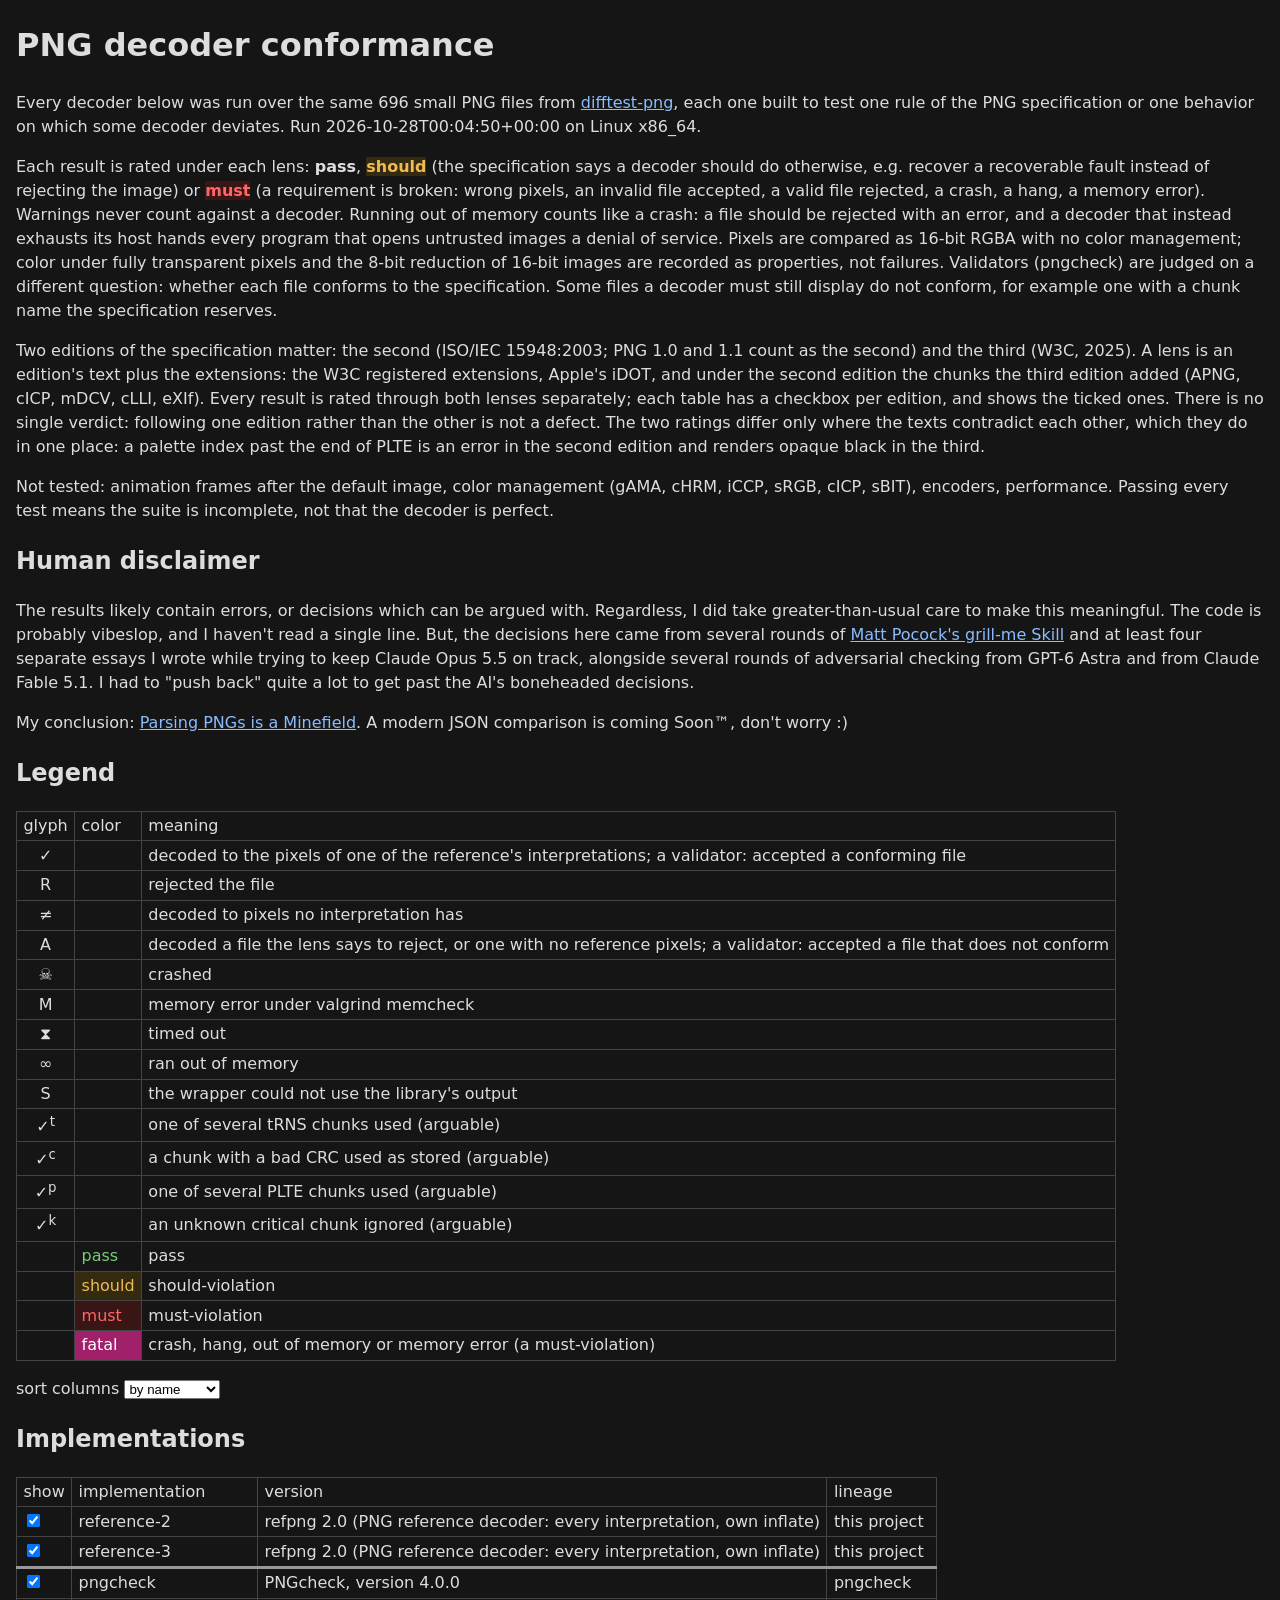
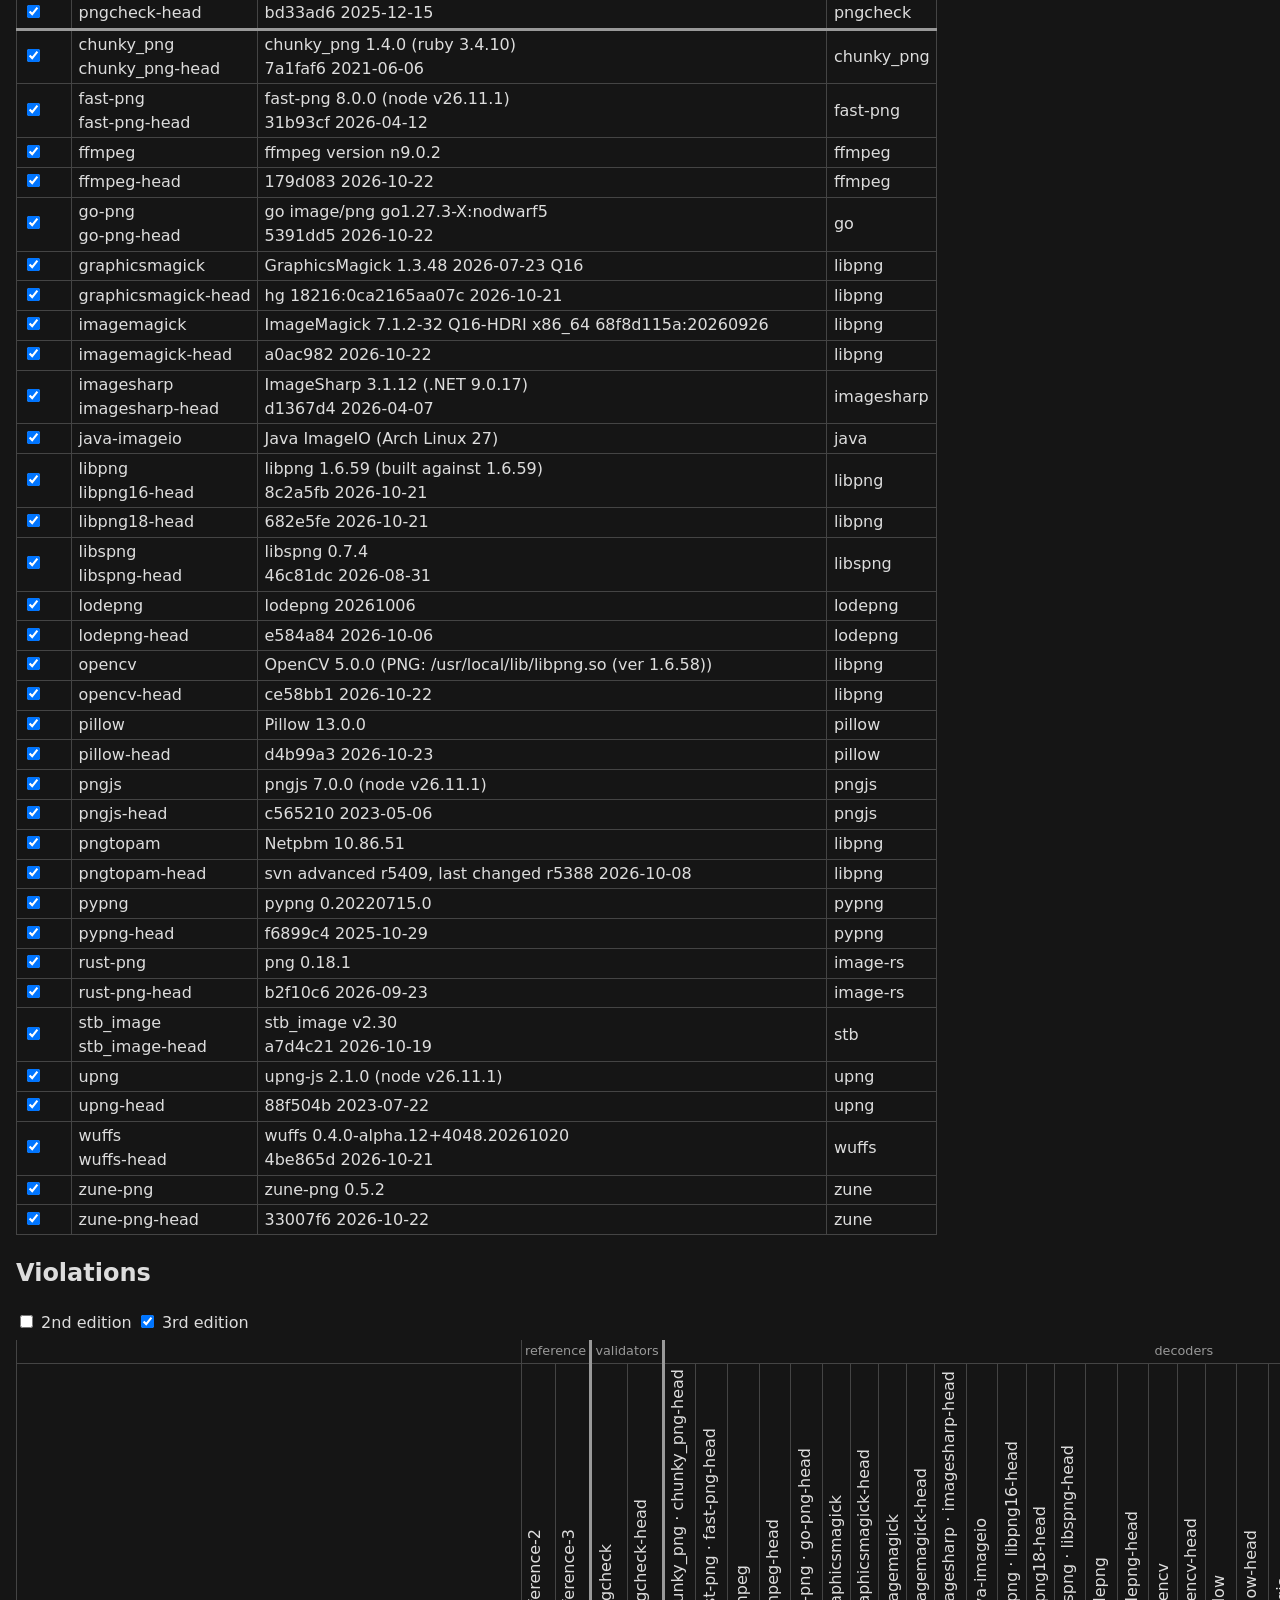
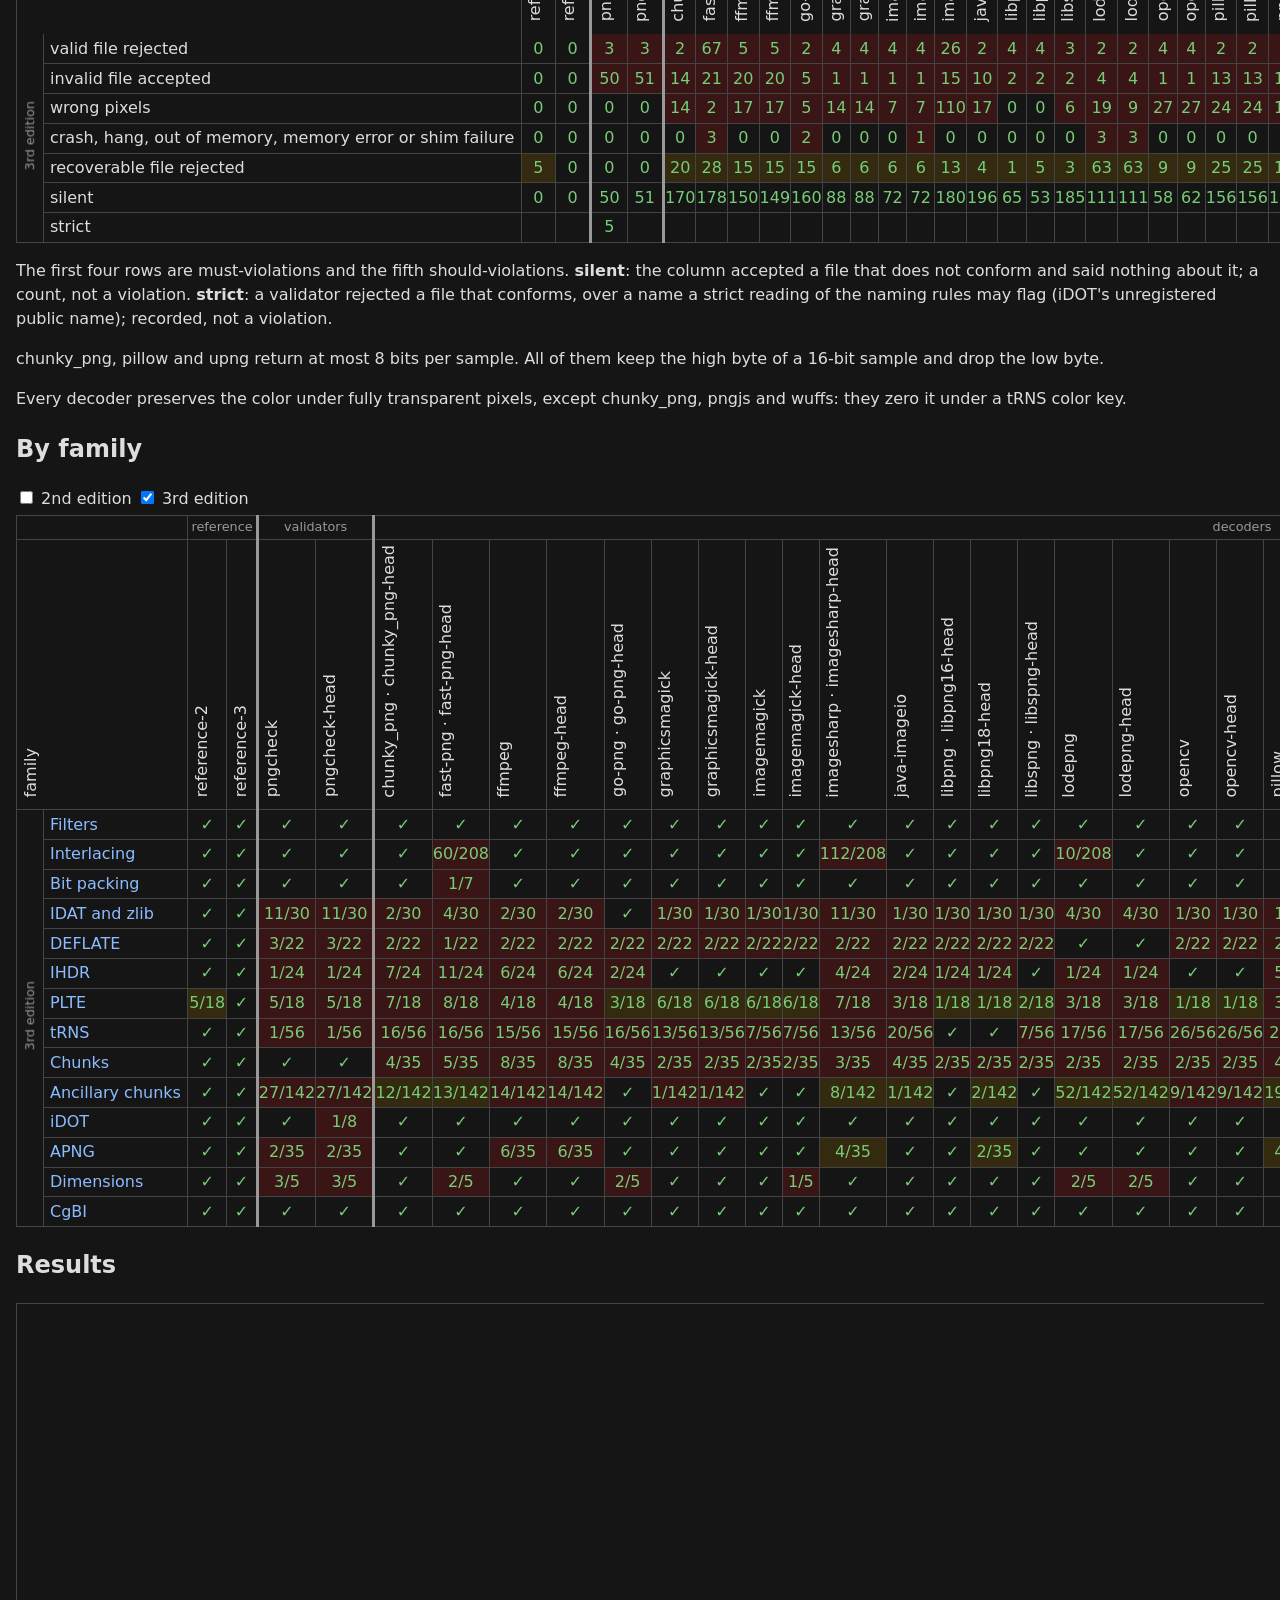
==== commit c0de6ae1: "Update difftest-png report to upstream Git revision 65adf78" ====
--- a/static/difftest-png/index.html
+++ b/static/difftest-png/index.html
@@ -1,10 +1,124 @@
-<!doctype html><html lang=en><meta charset=utf-8><meta content="width=device-width,initial-scale=1" name=viewport><title>PNG decoder conformance, 2026-10-23</title><style>body{color:#ddd;background:#151515;margin:1rem;font:1rem/1.5 system-ui,sans-serif}a{color:#8bbcff}table{border-collapse:collapse}td,th{border:1px solid #444;padding:.15rem .4rem}.s td{white-space:nowrap}th{text-align:left;font-weight:400}.m td{text-align:center;min-width:1.6rem;padding:0}.m td:first-child{text-align:left;padding:0 .4rem}.m thead th{vertical-align:bottom;background:#151515;padding:.3rem .1rem;position:sticky;top:0}.m thead th span{writing-mode:vertical-rl;white-space:nowrap;transform:rotate(180deg)}.m tr.sec th{background:#222;font-weight:700}summary{cursor:pointer}details div{color:#bbb;max-width:60rem;padding:.3rem 0 .5rem 1rem}.pass{color:#7c7}.should{color:#eb5;background:#332a10}.must{color:#f66;background:#3a1515}.fatal{color:#fff;background:#a0206a}.note{color:#eb5}code{font-size:.9em}body:has(#f:checked) tr.ok{display:none}</style><h1>PNG decoder conformance</h1><p>Every decoder below was run over the same 799 small PNG files from <a href=https://github.com/MrMetric/difftest-png>difftest-png</a>, each one built to test one rule of the PNG specification or one behaviour on which some decoder deviates. Run 2026-10-23T23:46:57+00:00 on Linux x86_64.<p>A test lists the outcomes it allows: <b>pass</b>, <b class=should>should</b> (the specification says a decoder should do otherwise, e.g. recover a recoverable fault instead of rejecting the image) or <b class=must>must</b> (a requirement is broken: wrong pixels, an invalid file accepted, a valid file rejected, a crash, a hang, a memory error). Warnings never count against a decoder. Running out of memory counts like a crash: a file should be rejected with an error, and a decoder that instead exhausts its host hands every program that opens untrusted images a denial of service. Pixels are compared as 16-bit RGBA with no colour management; colour under fully transparent pixels and the 8-bit reduction of 16-bit images are recorded as properties, not failures.<p>Two editions of the specification matter: the second (ISO/IEC 15948:2003) and the third (W3C, 2025). They contradict each other in one place: a palette index past the end of PLTE is an error in the second edition and must render opaque black in the third. On those tests a decoder passes if it does what either edition requires, and the summary says which edition it follows; <b class=must>mixed</b> means it follows one edition on some of those tests and the other on the rest. Features the third edition only adds (APNG, cICP, eXIf) do not make a decoder mixed.<p>Not tested: animation frames after the default image, colour management (gAMA, cHRM, iCCP, sRGB, cICP, sBIT), encoders, performance. Passing every test means the suite is incomplete, not that the decoder is perfect.<h2>Human disclaimer</h2><p>The results likely contain errors, or decisions which can be argued with. Regardless, I did take greater-than-usual care to make this meaningful. The code is probably vibeslop, and I haven't read a single line. But, the decisions here came from several rounds of <a href=https://github.com/mattpocock/skills>Matt Pocock's grill-me Skill</a> and at least four separate essays I wrote while trying to keep Claude Opus 5.5 on track, alongside several rounds of adversarial checking from GPT-6 Astra and from Claude Fable 5.1. I had to "push back" quite a lot to get past the AI's boneheaded decisions.<p>My conclusion: <a href=https://seriot.ch/security/parsing_json.html>Parsing PNGs is a Minefield</a>. A modern JSON comparison is coming Soon™, don't worry :)<h2>Summary</h2><table class=s><tr><th>implementation<th>version<th>lineage<th>must<th>should<th>edition<th>alpha-0 colour<th>16→8<tr><td title="refpng.py: this project's reference decoder; second edition (ISO/IEC 15948:2003).">reference-ed2<td>refpng 1.0 (PNG 2nd and 3rd edition reference decoder, own inflate)<td>this project<td class=pass>0<td class=pass>0<td>2nd<td>preserved<td><tr><td title="refpng.py: this project's reference decoder, every check named by its clause; third edition.">reference-ed3<td>refpng 1.0 (PNG 2nd and 3rd edition reference decoder, own inflate)<td>this project<td class=pass>0<td class=pass>0<td>3rd<td>preserved<td><tr><td title="libpng low-level API, png_set_expand only, defaults otherwise">libpng<br>libpng16-head<td>libpng 1.6.59 (built against 1.6.59)<br>8c2a5fb 2026-10-21<td>libpng<td class=must>9<td class=should>1<td>3rd<td>preserved<td><tr><td title="libpng low-level API, png_set_expand only, defaults otherwise. libpng18 branch (1.8.0.git, the repository's default branch), built static with the clone's CMake (defaults, hardware optimizations on) and linked into the shim.">libpng18-head<td>682e5fe 2026-10-21<td>libpng<td class=must>9<td class=should>3<td>3rd<td>preserved<td><tr><td title="ImageMagick PNG coder on top of libpng; first frame. -depth 16 because IM tags palette images with the index bit depth and its PAM writer quantizes samples to that depth.">imagemagick<td>ImageMagick 7.1.2-32 Q16-HDRI x86_64 68f8d115a:20260926<td>libpng<td class=must>13<td class=should>1<td>2nd<td>preserved<td><tr><td title="system libspng; SPNG_FMT_RGBA8/16 with SPNG_DECODE_TRNS">libspng<br>libspng-head<td>libspng 0.7.4<br>46c81dc 2026-08-31<td>libspng<td class=must>13<td class=should>3<td>3rd<td>preserved<td><tr><td title="ImageMagick PNG coder on top of libpng; first frame. -depth 16 because IM tags palette images with the index bit depth and its PAM writer quantizes samples to that depth. 7.1.2-35 beta, Q16 HDRI, static, PNG-only configure, over the system libpng; a0ac982 needs the missing ';' in MagickCore/draw.c restored to compile (the build does that).">imagemagick-head<td>a0ac982 2026-10-22<td>libpng<td class=must>14<td class=should>1<td>2nd<td>preserved<td><tr><td title="Go standard library image/png; the returned image type is written in its native layout">go-png<br>go-png-head<td>go image/png go1.27.3-X:nodwarf5<br>5391dd5 2026-10-22<td>go<td class=must>14<td class=should>15<td>3rd<td>preserved<td><tr><td title="png crate, Transformations::EXPAND, default limits. The shim allocates the output buffer with try_reserve so an impossible size is reported as out of memory; the documented `vec![0; reader.output_buffer_size()]` aborts the process instead.">rust-png<td>png 0.18.1<td>image-rs<td class=must>16<td class=should>9<td>3rd<td>preserved<td><tr><td title="png crate, Transformations::EXPAND, default limits. The shim crate patches crates.io png 0.18.1 with the master clone (path dependency); other dependencies from crates.io.">rust-png-head<td>b2f10c6 2026-09-23<td>image-rs<td class=must>16<td class=should>10<td>3rd<td>preserved<td><tr><td title="single-file C/C++ decoder; RGBA at source depth; CRC and Adler-32 checks on by default">lodepng<br>lodepng-head<td>lodepng 20261006<br>e584a84 2026-10-06<td>lodepng<td class=must>20<td class=should>56<td>3rd<td>preserved<td><tr><td title="pure-Python pypng Reader.asRGBA(); honours sBIT by rescaling. GitLab main (0.20250521.0; GitHub and PyPI carry the 2022 code) loaded through PYTHONPATH from the clone's code/ directory.">pypng-head<td>f6899c4 2025-10-29<td>pypng<td class=must>21<td class=should>18<td>2nd<td>preserved<td><tr><td title="zune-png crate, default DecoderOptions. Branch dev (the default; main is stale and does not build); zune-png, zune-core and zune-inflate patched to the clone's crates.">zune-png-head<td>33007f6 2026-10-22<td>zune<td class=must>25<td class=should>21<td>3rd<td>preserved<td><tr><td title="zune-png crate, default DecoderOptions">zune-png<td>zune-png 0.5.2<td>zune<td class=must>26<td class=should>20<td>3rd<td>preserved<td><tr><td title="pure-Python pypng Reader.asRGBA(); honours sBIT by rescaling">pypng<td>pypng 0.20220715.0<td>pypng<td class=must>28<td class=should>21<td>2nd<td>preserved<td><tr><td title="GraphicsMagick PNG coder over libpng; -depth 16 for the same reason as ImageMagick">graphicsmagick<td>GraphicsMagick 1.3.48 2026-07-23 Q16<td>libpng<td class=must>29<td class=should>1<td>2nd<td>preserved<td><tr><td title="GraphicsMagick PNG coder over libpng; -depth 16 for the same reason as ImageMagick. Mercurial tip, Q16, static, PNG-only configure, over the system libpng.">graphicsmagick-head<td>hg 18216:0ca2165aa07c 2026-10-21<td>libpng<td class=must>29<td class=should>1<td>2nd<td>preserved<td><tr><td title="pure-Ruby ChunkyPNG; 8-bit RGBA only">chunky_png<br>chunky_png-head<td>chunky_png 1.4.0 (ruby 3.4.10)<br>7a1faf6 2021-06-06<td>chunky_png<td class=must>30<td class=should>14<td>2nd<td>preserved, zeroed<td>high byte<tr><td title="pngjs sync API with skipRescale; always RGBA">pngjs<td>pngjs 7.0.0 (node v26.11.1)<td>pngjs<td class=must>31<td class=should>18<td>2nd<td>preserved, zeroed<td><tr><td title="pngjs sync API with skipRescale; always RGBA. HEAD reports 7.0.0 like the release; the shim is copied next to a node_modules/pngjs symlink to the clone.">pngjs-head<td>c565210 2023-05-06<td>pngjs<td class=must>31<td class=should>18<td>2nd<td>preserved, zeroed<td><tr><td title="single-header, ignores CRCs, de-iPhones CgBI">stb_image<br>stb_image-head<td>stb_image v2.30<br>a7d4c21 2026-10-19<td>stb<td class=must>37<td class=should>11<td>neither<td>preserved<td><tr><td title="netpbm pngtopam -alphapam: libpng with netpbm's policies">pngtopam<td>Netpbm 10.86.51<td>libpng<td class=must>42<td class=should>1<td>3rd<td>preserved<td><tr><td title="OpenJDK ImageIO PNG reader; raster written in native band order and sample size">java-imageio<td>Java ImageIO (Arch Linux 27)<td>java<td class=must>43<td class=should>5<td>3rd<td>preserved<td><tr><td title="netpbm pngtopam -alphapam: libpng with netpbm's policies. Netpbm 11.16.1 (advanced branch; pngtopam.c identical to trunk; release column: Arch super_stable 10.86) over the system libpng. Built in-tree in {head}/ctools/netpbm; LD_LIBRARY_PATH points it at that build's libnetpbm, without which it silently loads the system's libnetpbm.so.11.">pngtopam-head<td>svn advanced r5409, last changed r5388 2026-10-08<td>libpng<td class=must>44<td class=should>1<td>3rd<td>preserved<td><tr><td title="structural validator, verdict only. HEAD reports 4.0.1 (release column: Arch 4.0.0); compiled with the flags of the clone's Makefile.">pngcheck-head<td>bd33ad6 2025-12-15<td>pngcheck<td class=must>45<td class=pass>0<td>2nd<td><td><tr><td title="structural validator, verdict only">pngcheck<td>PNGcheck, version 4.0.0<td>pngcheck<td class=must>46<td class=pass>0<td>2nd<td><td><tr><td title="wuffs_aux::DecodeImage with default quirks and limits; non-premultiplied RGBA at source depth">wuffs<br>wuffs-head<td>wuffs 0.4.0-alpha.12+4048.20261020<br>4be865d 2026-10-21<td>wuffs<td class=must>53<td class=should>20<td>3rd<td>preserved, zeroed<td><tr><td title="Pillow's own PNG plugin (zlib, not libpng); convert('RGBA') for modes up to 8 bits, 16-bit grey kept; Pillow reads 16-bit RGB(A) as 8-bit">pillow<td>Pillow 13.0.0<td>pillow<td class=must>54<td class=should>19<td>3rd<td>preserved<td>high byte<tr><td title="Pillow's own PNG plugin (zlib, not libpng); convert('RGBA') for modes up to 8 bits, 16-bit grey kept; Pillow reads 16-bit RGB(A) as 8-bit. main (13.1.0.dev0) built from a git archive of the clone into its own uv venv (CPython 3.13).">pillow-head<td>d4b99a3 2026-10-23<td>pillow<td class=must>54<td class=should>19<td>3rd<td>preserved<td>high byte<tr><td title="OpenCV imread IMREAD_UNCHANGED over its bundled libpng (uv sync --extra opencv). Thread pools capped: with 32 threads of OpenBLAS/OpenMP buffers it segfaults under a 4 GiB address-space limit.">opencv<td>OpenCV 5.0.0 (PNG: /usr/local/lib/libpng.so (ver 1.6.58))<td>libpng<td class=must>57<td class=should>8<td>3rd<td>preserved<td><tr><td title="OpenCV imread IMREAD_UNCHANGED over its bundled libpng. Thread pools capped: with 32 threads of OpenBLAS/OpenMP buffers it segfaults under a 4 GiB address-space limit. Branch 5.x (the default) built static with core,imgproc,imgcodecs and the python3 bindings, bundled libpng (1.6.57 at this revision) and zlib, everything else off (harfbuzz and freetype too, which would otherwise pull the system libpng into the process); the 4.x branch is not built.">opencv-head<td>ce58bb1 2026-10-22<td>libpng<td class=must>57<td class=should>8<td>3rd<td>preserved<td><tr><td title="ffmpeg's own pngdec via the CLI, first frame, PAM muxer. Output pinned to rgba|rgba64be: left to itself the CLI negotiates pal8-with-alpha to rgb24 and drops the alpha, and swscale's 8->16 is not x*257, so neither auto nor forced-16 is faithful.">ffmpeg<td>ffmpeg version n9.0.2<td>ffmpeg<td class=must>100<td class=should>19<td>3rd<td>preserved<td><tr><td title="ffmpeg's own pngdec via the CLI, first frame, PAM muxer. Output pinned to rgba|rgba64be: left to itself the CLI negotiates pal8-with-alpha to rgb24 and drops the alpha, and swscale's 8->16 is not x*257, so neither auto nor forced-16 is faithful. Built in-tree in {head}/ffmpeg (static, --disable-everything plus the png/apng decoders, image2/apng/png_pipe demuxers, png parser, file protocol, image2 muxer, pam encoder, format/scale/null filters); no build step here because ffmpeg only builds in its own tree.">ffmpeg-head<td>179d083 2026-10-22<td>ffmpeg<td class=must>100<td class=should>19<td>3rd<td>preserved<td><tr><td title="image-js fast-png (JavaScript). fast-png returns greyscale/RGB tRNS to the caller instead of applying it; the shim applies it as a conforming caller would (masked to the bit depth), so tRNS results for those colour types measure the shim's use of the interface.">fast-png<br>fast-png-head<td>fast-png 8.0.0 (node v26.11.1)<br>31b93cf 2026-04-12<td>fast-png<td class=must>122<td class=should>24<td>2nd<td>preserved<td><tr><td title="SixLabors.ImageSharp on .NET; Rgba32 or Rgba64 chosen from the IHDR depth">imagesharp<br>imagesharp-head<td>ImageSharp 3.1.12 (.NET 9.0.17)<br>d1367d4 2026-04-07<td>imagesharp<td class=must>165<td class=should>10<td>neither<td>preserved<td><tr><td title="UPNG.js decode + toRGBA8, first frame; 8-bit only">upng<td>upng-js 2.1.0 (node v26.11.1)<td>upng<td class=must>214<td class=should>15<td>3rd<td>preserved<td>high byte<tr><td title="UPNG.js decode + toRGBA8, first frame; 8-bit only. master (2.2.0) is a browser script with no exports: node_modules/upng-js/index.cjs runs the clone's UPNG.js in a vm context and exports UPNG; --version reports 2.2.0 (release column: npm 2.1.0).">upng-head<td>88f504b 2023-07-22<td>upng<td class=must>282<td class=should>22<td>3rd<td>preserved<td>high byte</table><h2 id=results>Results</h2><p><label><input id=f type=checkbox> show only tests some implementation fails</label> · <span>✓ decoded to the expected pixels</span> · <span>R rejected the file</span> · <span>≠ decoded to different pixels</span> · <span>A decoded a file the reference rejects</span> · <span>☠ crashed</span> · <span>M memory error under valgrind memcheck</span> · <span>⧗ timed out</span> · <span>∞ ran out of memory</span> · <span>S the wrapper could not use the library's output</span> · <span>✓<sup>c</sup> decoded using an ancillary chunk with a bad CRC as stored (the expected pixels drop it)</span> · <span>✓<sup>t</sup> decoded keeping the last of several tRNS chunks (the expected pixels keep the first)</span><table class=m><thead><tr><th><span>test</span><th title="reference-ed2 @ refpng 1.0 (PNG 2nd and 3rd edition reference decoder, own inflate)"><span>reference-ed2</span><th title="reference-ed3 @ refpng 1.0 (PNG 2nd and 3rd edition reference decoder, own inflate)"><span>reference-ed3</span><th title="libpng libpng 1.6.59 (built against 1.6.59)
-libpng16-head @ 8c2a5fb 2026-10-21"><span>libpng · libpng16-head</span><th title="libpng18-head @ 682e5fe 2026-10-21"><span>libpng18-head</span><th title="imagemagick ImageMagick 7.1.2-32 Q16-HDRI x86_64 68f8d115a:20260926"><span>imagemagick</span><th title="libspng libspng 0.7.4
-libspng-head @ 46c81dc 2026-08-31"><span>libspng · libspng-head</span><th title="imagemagick-head @ a0ac982 2026-10-22"><span>imagemagick-head</span><th title="go-png go image/png go1.27.3-X:nodwarf5
-go-png-head @ 5391dd5 2026-10-22"><span>go-png · go-png-head</span><th title="rust-png png 0.18.1"><span>rust-png</span><th title="rust-png-head @ b2f10c6 2026-09-23"><span>rust-png-head</span><th title="lodepng lodepng 20261006
-lodepng-head @ e584a84 2026-10-06"><span>lodepng · lodepng-head</span><th title="pypng-head @ f6899c4 2025-10-29"><span>pypng-head</span><th title="zune-png-head @ 33007f6 2026-10-22"><span>zune-png-head</span><th title="zune-png zune-png 0.5.2"><span>zune-png</span><th title="pypng pypng 0.20220715.0"><span>pypng</span><th title="graphicsmagick GraphicsMagick 1.3.48 2026-07-23 Q16"><span>graphicsmagick</span><th title="graphicsmagick-head @ hg 18216:0ca2165aa07c 2026-10-21"><span>graphicsmagick-head</span><th title="chunky_png chunky_png 1.4.0 (ruby 3.4.10)
-chunky_png-head @ 7a1faf6 2021-06-06"><span>chunky_png · chunky_png-head</span><th title="pngjs pngjs 7.0.0 (node v26.11.1)"><span>pngjs</span><th title="pngjs-head @ c565210 2023-05-06"><span>pngjs-head</span><th title="stb_image stb_image v2.30
-stb_image-head @ a7d4c21 2026-10-19"><span>stb_image · stb_image-head</span><th title="pngtopam Netpbm 10.86.51"><span>pngtopam</span><th title="java-imageio Java ImageIO (Arch Linux 27)"><span>java-imageio</span><th title="pngtopam-head @ svn advanced r5409, last changed r5388 2026-10-08"><span>pngtopam-head</span><th title="pngcheck-head @ bd33ad6 2025-12-15"><span>pngcheck-head</span><th title="pngcheck PNGcheck, version 4.0.0"><span>pngcheck</span><th title="wuffs wuffs 0.4.0-alpha.12+4048.20261020
-wuffs-head @ 4be865d 2026-10-21"><span>wuffs · wuffs-head</span><th title="pillow Pillow 13.0.0"><span>pillow</span><th title="pillow-head @ d4b99a3 2026-10-23"><span>pillow-head</span><th title="opencv OpenCV 5.0.0 (PNG:                         /usr/local/lib/libpng.so (ver 1.6.58))"><span>opencv</span><th title="opencv-head @ ce58bb1 2026-10-22"><span>opencv-head</span><th title="ffmpeg ffmpeg version n9.0.2"><span>ffmpeg</span><th title="ffmpeg-head @ 179d083 2026-10-22"><span>ffmpeg-head</span><th title="fast-png fast-png 8.0.0 (node v26.11.1)
-fast-png-head @ 31b93cf 2026-04-12"><span>fast-png · fast-png-head</span><th title="imagesharp ImageSharp 3.1.12 (.NET 9.0.17)
-imagesharp-head @ d1367d4 2026-04-07"><span>imagesharp · imagesharp-head</span><th title="upng upng-js 2.1.0 (node v26.11.1)"><span>upng</span><th title="upng-head @ 88f504b 2023-07-22"><span>upng-head</span><tbody><tr class=sec><th colspan=38>4 Concepts (APNG)<tr><td><details><summary>r_apng-051</summary><div>[4.9.2#sequence-numbers] sequence numbers [1, 2, 3, 4]; the static image is decoded<br><b>4.9.2#sequence-numbers</b>: The first fcTL chunk shall contain sequence number 0, and the sequence numbers in the remaining fcTL and fdAT chunks shall be in ascending order, with no gaps or duplicates; decoders shall treat out-of-order APNG chunks as an error.<br>allowed: edition 2: pixels: pass; edition 3: pixels: pass, reject: should<br><a href=https://github.com/MrMetric/difftest-png/blob/HEAD/decode/r_apng-051.png>r_apng-051.png</a></div></details><td class=pass>✓<td class=pass>✓<td class=pass>✓<td class=pass>✓<td class=pass>✓<td class=pass>✓<td class=pass>✓<td class=pass>✓<td class=pass>✓<td class=pass>✓<td class=pass>✓<td class=pass>✓<td class=pass>✓<td class=pass>✓<td class=pass>✓<td class=pass>✓<td class=pass>✓<td class=pass>✓<td class=pass>✓<td class=pass>✓<td class=pass>✓<td class=pass>✓<td class=pass>✓<td class=pass>✓<td class=pass>R<td class=pass>R<td class=should>R<td class=pass>✓<td class=pass>✓<td class=pass>✓<td class=pass>✓<td class=must>≠<td class=must>≠<td class=pass>✓<td class=pass>✓<td class=must>≠<td class=must>≠<tr><td><details><summary>r_apng-052</summary><div>[4.9.2#sequence-numbers] sequence numbers [0, 1, 2, 4]; the static image is decoded<br><b>4.9.2#sequence-numbers</b>: The first fcTL chunk shall contain sequence number 0, and the sequence numbers in the remaining fcTL and fdAT chunks shall be in ascending order, with no gaps or duplicates; decoders shall treat out-of-order APNG chunks as an error.<br>allowed: edition 2: pixels: pass; edition 3: pixels: pass, reject: should<br><a href=https://github.com/MrMetric/difftest-png/blob/HEAD/decode/r_apng-052.png>r_apng-052.png</a></div></details><td class=pass>✓<td class=pass>✓<td class=pass>✓<td class=pass>✓<td class=pass>✓<td class=pass>✓<td class=pass>✓<td class=pass>✓<td class=pass>✓<td class=pass>✓<td class=pass>✓<td class=pass>✓<td class=pass>✓<td class=pass>✓<td class=pass>✓<td class=pass>✓<td class=pass>✓<td class=pass>✓<td class=pass>✓<td class=pass>✓<td class=pass>✓<td class=pass>✓<td class=pass>✓<td class=pass>✓<td class=pass>R<td class=pass>R<td class=must>≠<td class=pass>✓<td class=pass>✓<td class=pass>✓<td class=pass>✓<td class=must>≠<td class=must>≠<td class=pass>✓<td class=pass>✓<td class=must>≠<td class=must>≠<tr><td><details><summary>r_apng-053</summary><div>[4.9.2#sequence-numbers] sequence numbers [0, 1, 2, 2]; the static image is decoded<br><b>4.9.2#sequence-numbers</b>: The first fcTL chunk shall contain sequence number 0, and the sequence numbers in the remaining fcTL and fdAT chunks shall be in ascending order, with no gaps or duplicates; decoders shall treat out-of-order APNG chunks as an error.<br>allowed: edition 2: pixels: pass; edition 3: pixels: pass, reject: should<br><a href=https://github.com/MrMetric/difftest-png/blob/HEAD/decode/r_apng-053.png>r_apng-053.png</a></div></details><td class=pass>✓<td class=pass>✓<td class=pass>✓<td class=pass>✓<td class=pass>✓<td class=pass>✓<td class=pass>✓<td class=pass>✓<td class=pass>✓<td class=pass>✓<td class=pass>✓<td class=pass>✓<td class=pass>✓<td class=pass>✓<td class=pass>✓<td class=pass>✓<td class=pass>✓<td class=pass>✓<td class=pass>✓<td class=pass>✓<td class=pass>✓<td class=pass>✓<td class=pass>✓<td class=pass>✓<td class=pass>R<td class=pass>R<td class=must>≠<td class=pass>✓<td class=pass>✓<td class=pass>✓<td class=pass>✓<td class=must>≠<td class=must>≠<td class=pass>✓<td class=pass>✓<td class=must>≠<td class=must>≠<tr><td><details><summary>r_apng-054</summary><div>[4.9.2#sequence-numbers] sequence numbers [0, 1, 2, 3, 3]; the static image is decoded<br><b>4.9.2#sequence-numbers</b>: The first fcTL chunk shall contain sequence number 0, and the sequence numbers in the remaining fcTL and fdAT chunks shall be in ascending order, with no gaps or duplicates; decoders shall treat out-of-order APNG chunks as an error.<br>allowed: edition 2: pixels: pass; edition 3: pixels: pass, reject: should<br><a href=https://github.com/MrMetric/difftest-png/blob/HEAD/decode/r_apng-054.png>r_apng-054.png</a></div></details><td class=pass>✓<td class=pass>✓<td class=pass>✓<td class=pass>✓<td class=pass>✓<td class=pass>✓<td class=pass>✓<td class=pass>✓<td class=pass>✓<td class=pass>✓<td class=pass>✓<td class=pass>✓<td class=pass>✓<td class=pass>✓<td class=pass>✓<td class=pass>✓<td class=pass>✓<td class=pass>✓<td class=pass>✓<td class=pass>✓<td class=pass>✓<td class=pass>✓<td class=pass>✓<td class=pass>✓<td class=pass>R<td class=pass>R<td class=must>≠<td class=pass>✓<td class=pass>✓<td class=pass>✓<td class=pass>✓<td class=must>≠<td class=must>≠<td class=pass>✓<td class=pass>✓<td class=must>≠<td class=must>≠<tr><td><details><summary>r_apng-055</summary><div>[4.9.2#sequence-numbers] sequence numbers [0, 1, 2, 4, 3]; the static image is decoded<br><b>4.9.2#sequence-numbers</b>: The first fcTL chunk shall contain sequence number 0, and the sequence numbers in the remaining fcTL and fdAT chunks shall be in ascending order, with no gaps or duplicates; decoders shall treat out-of-order APNG chunks as an error.<br>allowed: edition 2: pixels: pass; edition 3: pixels: pass, reject: should<br><a href=https://github.com/MrMetric/difftest-png/blob/HEAD/decode/r_apng-055.png>r_apng-055.png</a></div></details><td class=pass>✓<td class=pass>✓<td class=pass>✓<td class=pass>✓<td class=pass>✓<td class=pass>✓<td class=pass>✓<td class=pass>✓<td class=pass>✓<td class=pass>✓<td class=pass>✓<td class=pass>✓<td class=pass>✓<td class=pass>✓<td class=pass>✓<td class=pass>✓<td class=pass>✓<td class=pass>✓<td class=pass>✓<td class=pass>✓<td class=pass>✓<td class=pass>✓<td class=pass>✓<td class=pass>✓<td class=pass>R<td class=pass>R<td class=must>≠<td class=pass>✓<td class=pass>✓<td class=pass>✓<td class=pass>✓<td class=must>≠<td class=must>≠<td class=pass>✓<td class=pass>✓<td class=should>R<td class=should>R<tr><td><details><summary>r_apng-056</summary><div>[4.9.2#sequence-numbers] sequence numbers [0, 1, 2, 4, 3]; the static image is decoded<br><b>4.9.2#sequence-numbers</b>: The first fcTL chunk shall contain sequence number 0, and the sequence numbers in the remaining fcTL and fdAT chunks shall be in ascending order, with no gaps or duplicates; decoders shall treat out-of-order APNG chunks as an error.<br>allowed: edition 2: pixels: pass; edition 3: pixels: pass, reject: should<br><a href=https://github.com/MrMetric/difftest-png/blob/HEAD/decode/r_apng-056.png>r_apng-056.png</a></div></details><td class=pass>✓<td class=pass>✓<td class=pass>✓<td class=pass>✓<td class=pass>✓<td class=pass>✓<td class=pass>✓<td class=pass>✓<td class=pass>✓<td class=pass>✓<td class=pass>✓<td class=pass>✓<td class=pass>✓<td class=pass>✓<td class=pass>✓<td class=pass>✓<td class=pass>✓<td class=pass>✓<td class=pass>✓<td class=pass>✓<td class=pass>✓<td class=pass>✓<td class=pass>✓<td class=pass>✓<td class=pass>R<td class=pass>R<td class=must>≠<td class=pass>✓<td class=pass>✓<td class=pass>✓<td class=pass>✓<td class=must>≠<td class=must>≠<td class=pass>✓<td class=pass>✓<td class=must>≠<td class=must>≠<tr><td><details><summary>r_apng-057</summary><div>[4.9.2#sequence-numbers] sequence numbers [0, 0, 1, 1]; the static image is decoded<br><b>4.9.2#sequence-numbers</b>: The first fcTL chunk shall contain sequence number 0, and the sequence numbers in the remaining fcTL and fdAT chunks shall be in ascending order, with no gaps or duplicates; decoders shall treat out-of-order APNG chunks as an error.<br>allowed: edition 2: pixels: pass; edition 3: pixels: pass, reject: should<br><a href=https://github.com/MrMetric/difftest-png/blob/HEAD/decode/r_apng-057.png>r_apng-057.png</a></div></details><td class=pass>✓<td class=pass>✓<td class=pass>✓<td class=pass>✓<td class=pass>✓<td class=pass>✓<td class=pass>✓<td class=pass>✓<td class=pass>✓<td class=pass>✓<td class=pass>✓<td class=pass>✓<td class=pass>✓<td class=pass>✓<td class=pass>✓<td class=pass>✓<td class=pass>✓<td class=pass>✓<td class=pass>✓<td class=pass>✓<td class=pass>✓<td class=pass>✓<td class=pass>✓<td class=pass>✓<td class=pass>R<td class=pass>R<td class=should>R<td class=pass>✓<td class=pass>✓<td class=pass>✓<td class=pass>✓<td class=must>≠<td class=must>≠<td class=pass>✓<td class=pass>✓<td class=must>≠<td class=must>≠<tr class=sec><th colspan=38>5 Datastream structure<tr class=ok><td><details><summary>n_firefox-error-early</summary><div>[5.2#signature] signature 4552524f520a<br><b>5.2#signature</b>: The first eight bytes of a PNG datastream always contain 89 50 4E 47 0D 0A 1A 0A; decoders should verify that all eight bytes are correct.<br>allowed: reject: pass<br><a href=https://github.com/MrMetric/difftest-png/blob/HEAD/decode/n_firefox-error-early.png>n_firefox-error-early.png</a></div></details><td class=pass>R<td class=pass>R<td class=pass>R<td class=pass>R<td class=pass>R<td class=pass>R<td class=pass>R<td class=pass>R<td class=pass>R<td class=pass>R<td class=pass>R<td class=pass>R<td class=pass>R<td class=pass>R<td class=pass>R<td class=pass>R<td class=pass>R<td class=pass>R<td class=pass>R<td class=pass>R<td class=pass>R<td class=pass>R<td class=pass>R<td class=pass>R<td class=pass>R<td class=pass>R<td class=pass>R<td class=pass>R<td class=pass>R<td class=pass>R<td class=pass>R<td class=pass>R<td class=pass>R<td class=pass>R<td class=pass>R<td class=pass>R<td class=pass>R<tr class=ok><td><details><summary>i_chunk-type-digit</summary><div>[5.3#type-letters] chunk type b't3xt' is not four letters<br><b>5.3#type-letters</b>: Chunk types are restricted to bytes 41-5A and 61-7A (A-Z, a-z); 13.2: the chunk type can be checked for plausibility. Reference: rejected as corruption.<br>allowed: reject: pass, accept: pass<br><a href=https://github.com/MrMetric/difftest-png/blob/HEAD/decode/i_chunk-type-digit.png>i_chunk-type-digit.png</a></div></details><td class=pass>R<td class=pass>R<td class=pass>R<td class=pass>R<td class=pass>R<td class=pass>A<td class=pass>R<td class=pass>A<td class=pass>A<td class=pass>A<td class=pass>R<td class=pass>R<td class=pass>A<td class=pass>A<td class=pass>R<td class=pass>R<td class=pass>R<td class=pass>A<td class=pass>A<td class=pass>R<td class=pass>A<td class=pass>R<td class=pass>A<td class=pass>R<td class=pass>R<td class=pass>R<td class=pass>A<td class=pass>A<td class=pass>A<td class=pass>R<td class=pass>R<td class=pass>A<td class=pass>A<td class=pass>A<td class=pass>A<td class=pass>A<td class=pass>A<tr class=ok><td><details><summary>i_chunk-type-nul</summary><div>[5.3#type-letters] chunk type b't\x00xt' is not four letters<br><b>5.3#type-letters</b>: Chunk types are restricted to bytes 41-5A and 61-7A (A-Z, a-z); 13.2: the chunk type can be checked for plausibility. Reference: rejected as corruption.<br>allowed: reject: pass, accept: pass<br><a href=https://github.com/MrMetric/difftest-png/blob/HEAD/decode/i_chunk-type-nul.png>i_chunk-type-nul.png</a></div></details><td class=pass>R<td class=pass>R<td class=pass>R<td class=pass>R<td class=pass>R<td class=pass>A<td class=pass>R<td class=pass>A<td class=pass>A<td class=pass>A<td class=pass>R<td class=pass>R<td class=pass>A<td class=pass>A<td class=pass>R<td class=pass>R<td class=pass>R<td class=pass>A<td class=pass>A<td class=pass>R<td class=pass>A<td class=pass>R<td class=pass>A<td class=pass>R<td class=pass>R<td class=pass>R<td class=pass>A<td class=pass>R<td class=pass>R<td class=pass>R<td class=pass>R<td class=pass>A<td class=pass>A<td class=pass>A<td class=pass>A<td class=pass>A<td class=pass>A<tr class=ok><td><details><summary>i_chunk-type-space</summary><div>[5.3#type-letters] chunk type b'tE t' is not four letters<br><b>5.3#type-letters</b>: Chunk types are restricted to bytes 41-5A and 61-7A (A-Z, a-z); 13.2: the chunk type can be checked for plausibility. Reference: rejected as corruption.<br>allowed: reject: pass, accept: pass<br><a href=https://github.com/MrMetric/difftest-png/blob/HEAD/decode/i_chunk-type-space.png>i_chunk-type-space.png</a></div></details><td class=pass>R<td class=pass>R<td class=pass>R<td class=pass>R<td class=pass>R<td class=pass>A<td class=pass>R<td class=pass>A<td class=pass>A<td class=pass>A<td class=pass>R<td class=pass>R<td class=pass>A<td class=pass>A<td class=pass>R<td class=pass>R<td class=pass>R<td class=pass>A<td class=pass>A<td class=pass>R<td class=pass>A<td class=pass>R<td class=pass>A<td class=pass>R<td class=pass>R<td class=pass>R<td class=pass>A<td class=pass>R<td class=pass>R<td class=pass>R<td class=pass>R<td class=pass>A<td class=pass>A<td class=pass>A<td class=pass>R<td class=pass>A<td class=pass>A<tr><td><details><summary>n_chunk-len-2-31</summary><div>[5.3#length-limit] chunk length 2147483648 exceeds 2^31-1<br><b>5.3#length-limit</b>: Although encoders and decoders should treat the length as unsigned, its value shall not exceed 2^31-1 bytes.<br>allowed: reject: pass<br><a href=https://github.com/MrMetric/difftest-png/blob/HEAD/decode/n_chunk-len-2-31.png>n_chunk-len-2-31.png</a></div></details><td class=pass>R<td class=pass>R<td class=pass>R<td class=pass>R<td class=pass>R<td class=pass>R<td class=pass>R<td class=pass>R<td class=pass>R<td class=pass>R<td class=pass>R<td class=pass>R<td class=pass>R<td class=pass>R<td class=pass>R<td class=pass>R<td class=pass>R<td class=pass>R<td class=pass>R<td class=pass>R<td class=pass>R<td class=pass>R<td class=pass>R<td class=pass>R<td class=pass>R<td class=pass>R<td class=pass>R<td class=pass>R<td class=pass>R<td class=pass>R<td class=pass>R<td class=pass>R<td class=pass>R<td class=pass>R<td class=pass>R<td class=fatal>∞<td class=fatal>∞<tr><td><details><summary>n_chunk-reserved-bit-critical</summary><div>[5.4#unknown-critical] unknown critical chunk TEst<br><b>5.4#unknown-critical</b>: A decoder trying to extract the image, upon encountering an unknown chunk in which the ancillary bit is 0, shall indicate to the user that the image contains information it cannot safely interpret.<br>allowed: reject: pass<br><a href=https://github.com/MrMetric/difftest-png/blob/HEAD/decode/n_chunk-reserved-bit-critical.png>n_chunk-reserved-bit-critical.png</a></div></details><td class=pass>R<td class=pass>R<td class=pass>R<td class=pass>R<td class=pass>R<td class=pass>R<td class=pass>R<td class=must>A<td class=pass>R<td class=pass>R<td class=pass>R<td class=must>A<td class=pass>R<td class=pass>R<td class=must>A<td class=pass>R<td class=pass>R<td class=must>A<td class=pass>R<td class=pass>R<td class=pass>R<td class=pass>R<td class=must>A<td class=pass>R<td class=pass>R<td class=pass>R<td class=pass>R<td class=must>A<td class=must>A<td class=pass>R<td class=pass>R<td class=must>A<td class=must>A<td class=must>A<td class=must>A<td class=must>A<td class=must>A<tr><td><details><summary>n_chunk-unknown-critical-after-idat</summary><div>[5.4#unknown-critical] unknown critical chunk CRIT<br><b>5.4#unknown-critical</b>: A decoder trying to extract the image, upon encountering an unknown chunk in which the ancillary bit is 0, shall indicate to the user that the image contains information it cannot safely interpret.<br>allowed: reject: pass<br><a href=https://github.com/MrMetric/difftest-png/blob/HEAD/decode/n_chunk-unknown-critical-after-idat.png>n_chunk-unknown-critical-after-idat.png</a></div></details><td class=pass>R<td class=pass>R<td class=must>A<td class=must>A<td class=pass>R<td class=must>A<td class=pass>R<td class=must>A<td class=must>A<td class=must>A<td class=pass>R<td class=must>A<td class=must>A<td class=pass>R<td class=must>A<td class=pass>R<td class=pass>R<td class=must>A<td class=pass>R<td class=pass>R<td class=pass>R<td class=pass>R<td class=must>A<td class=pass>R<td class=pass>R<td class=pass>R<td class=must>A<td class=must>A<td class=must>A<td class=pass>R<td class=pass>R<td class=must>A<td class=must>A<td class=must>A<td class=must>A<td class=must>A<td class=must>A<tr><td><details><summary>n_chunk-unknown-critical-before-idat</summary><div>[5.4#unknown-critical] unknown critical chunk CRIT<br><b>5.4#unknown-critical</b>: A decoder trying to extract the image, upon encountering an unknown chunk in which the ancillary bit is 0, shall indicate to the user that the image contains information it cannot safely interpret.<br>allowed: reject: pass<br><a href=https://github.com/MrMetric/difftest-png/blob/HEAD/decode/n_chunk-unknown-critical-before-idat.png>n_chunk-unknown-critical-before-idat.png</a></div></details><td class=pass>R<td class=pass>R<td class=pass>R<td class=pass>R<td class=pass>R<td class=pass>R<td class=pass>R<td class=must>A<td class=pass>R<td class=pass>R<td class=pass>R<td class=must>A<td class=pass>R<td class=pass>R<td class=must>A<td class=pass>R<td class=pass>R<td class=must>A<td class=pass>R<td class=pass>R<td class=pass>R<td class=pass>R<td class=must>A<td class=pass>R<td class=pass>R<td class=pass>R<td class=pass>R<td class=must>A<td class=must>A<td class=pass>R<td class=pass>R<td class=must>A<td class=must>A<td class=must>A<td class=must>A<td class=must>A<td class=must>A<tr><td><details><summary>n_firefox-green10-invalidchunkname</summary><div>[5.4#unknown-critical] unknown critical chunk b'\x00\x00\x00%'<br><b>5.4#unknown-critical</b>: A decoder trying to extract the image, upon encountering an unknown chunk in which the ancillary bit is 0, shall indicate to the user that the image contains information it cannot safely interpret.<br>allowed: reject: pass<br><a href=https://github.com/MrMetric/difftest-png/blob/HEAD/decode/n_firefox-green10-invalidchunkname.png>n_firefox-green10-invalidchunkname.png</a></div></details><td class=pass>R<td class=pass>R<td class=must>A<td class=must>A<td class=pass>R<td class=must>A<td class=pass>R<td class=pass>R<td class=must>A<td class=must>A<td class=pass>R<td class=pass>R<td class=must>A<td class=pass>R<td class=pass>R<td class=pass>R<td class=pass>R<td class=pass>R<td class=pass>R<td class=pass>R<td class=pass>R<td class=pass>R<td class=must>A<td class=pass>R<td class=pass>R<td class=pass>R<td class=must>A<td class=must>A<td class=must>A<td class=pass>R<td class=pass>R<td class=pass>R<td class=pass>R<td class=pass>R<td class=must>A<td class=pass>R<td class=must>A<tr><td><details><summary>r_apng-040</summary><div>[5.6#single-ancillary] second acTL chunk ignored<br><b>5.6#single-ancillary</b>: Chunks marked 'Multiple allowed: No' appear at most once; 13.1 names the presence of multiple gAMA chunks as a syntax error. The second occurrence is ignored.<br>allowed: edition 2: pixels: pass; edition 3: pixels: pass, reject: should<br><a href=https://github.com/MrMetric/difftest-png/blob/HEAD/decode/r_apng-040.png>r_apng-040.png</a></div></details><td class=pass>✓<td class=pass>✓<td class=pass>✓<td class=pass>✓<td class=pass>✓<td class=pass>✓<td class=pass>✓<td class=pass>✓<td class=pass>✓<td class=pass>✓<td class=pass>✓<td class=pass>✓<td class=pass>✓<td class=pass>✓<td class=pass>✓<td class=pass>✓<td class=pass>✓<td class=pass>✓<td class=pass>✓<td class=pass>✓<td class=pass>✓<td class=pass>✓<td class=pass>✓<td class=pass>✓<td class=pass>R<td class=pass>R<td class=should>R<td class=pass>✓<td class=pass>✓<td class=pass>✓<td class=pass>✓<td class=pass>✓<td class=pass>✓<td class=pass>✓<td class=pass>✓<td class=must>≠<td class=must>≠<tr class=ok><td><details><summary>r_bkgd-after-idat</summary><div>[5.6#after-plte] bKGD after IDAT ignored<br><b>5.6#after-plte</b>: bKGD, hIST, tRNS: After PLTE; before IDAT. Misplaced before PLTE in an indexed image or after IDAT: ignored. Before a suggested PLTE in a truecolour image: warned, kept.<br>allowed: pixels: pass, reject: should<br><a href=https://github.com/MrMetric/difftest-png/blob/HEAD/decode/r_bkgd-after-idat.png>r_bkgd-after-idat.png</a></div></details><td class=pass>✓<td class=pass>✓<td class=pass>✓<td class=pass>✓<td class=pass>✓<td class=pass>✓<td class=pass>✓<td class=pass>✓<td class=pass>✓<td class=pass>✓<td class=pass>✓<td class=pass>✓<td class=pass>✓<td class=pass>✓<td class=pass>✓<td class=pass>✓<td class=pass>✓<td class=pass>✓<td class=pass>✓<td class=pass>✓<td class=pass>✓<td class=pass>✓<td class=pass>✓<td class=pass>✓<td class=pass>R<td class=pass>R<td class=pass>✓<td class=pass>✓<td class=pass>✓<td class=pass>✓<td class=pass>✓<td class=pass>✓<td class=pass>✓<td class=pass>✓<td class=pass>✓<td class=pass>✓<td class=pass>✓<tr><td><details><summary>r_bkgd-before-plte</summary><div>[5.6#after-plte] bKGD before PLTE ignored<br><b>5.6#after-plte</b>: bKGD, hIST, tRNS: After PLTE; before IDAT. Misplaced before PLTE in an indexed image or after IDAT: ignored. Before a suggested PLTE in a truecolour image: warned, kept.<br>allowed: pixels: pass, reject: should<br><a href=https://github.com/MrMetric/difftest-png/blob/HEAD/decode/r_bkgd-before-plte.png>r_bkgd-before-plte.png</a></div></details><td class=pass>✓<td class=pass>✓<td class=pass>✓<td class=pass>✓<td class=pass>✓<td class=pass>✓<td class=pass>✓<td class=pass>✓<td class=should>R<td class=should>R<td class=should>R<td class=pass>✓<td class=pass>✓<td class=pass>✓<td class=pass>✓<td class=pass>✓<td class=pass>✓<td class=pass>✓<td class=pass>✓<td class=pass>✓<td class=pass>✓<td class=pass>✓<td class=pass>✓<td class=pass>✓<td class=pass>R<td class=pass>R<td class=pass>✓<td class=pass>✓<td class=pass>✓<td class=pass>✓<td class=pass>✓<td class=pass>✓<td class=pass>✓<td class=pass>✓<td class=pass>✓<td class=pass>✓<td class=pass>✓<tr class=ok><td><details><summary>r_chrm-after-plte</summary><div>[5.6#before-plte] cHRM after PLTE ignored<br><b>5.6#before-plte</b>: cHRM, gAMA, iCCP, sBIT, sRGB (and in edition 3 cICP, mDCV, cLLI): Before PLTE and IDAT. A misplaced chunk is ignored (13.2).<br>allowed: pixels: pass, reject: should<br><a href=https://github.com/MrMetric/difftest-png/blob/HEAD/decode/r_chrm-after-plte.png>r_chrm-after-plte.png</a></div></details><td class=pass>✓<td class=pass>✓<td class=pass>✓<td class=pass>✓<td class=pass>✓<td class=pass>✓<td class=pass>✓<td class=pass>✓<td class=pass>✓<td class=pass>✓<td class=pass>✓<td class=pass>✓<td class=pass>✓<td class=pass>✓<td class=pass>✓<td class=pass>✓<td class=pass>✓<td class=pass>✓<td class=pass>✓<td class=pass>✓<td class=pass>✓<td class=pass>✓<td class=pass>✓<td class=pass>✓<td class=pass>R<td class=pass>R<td class=pass>✓<td class=pass>✓<td class=pass>✓<td class=pass>✓<td class=pass>✓<td class=pass>✓<td class=pass>✓<td class=pass>✓<td class=pass>✓<td class=pass>✓<td class=pass>✓<tr><td><details><summary>r_chromium-circle-trns-before-plte</summary><div>[5.6#after-plte] tRNS before PLTE<br><b>5.6#after-plte</b>: bKGD, hIST, tRNS: After PLTE; before IDAT. Misplaced before PLTE in an indexed image or after IDAT: ignored. Before a suggested PLTE in a truecolour image: warned, kept.<br>allowed: pixels: pass, reject: should<br><a href=https://github.com/MrMetric/difftest-png/blob/HEAD/decode/r_chromium-circle-trns-before-plte.png>r_chromium-circle-trns-before-plte.png</a></div></details><td class=pass>✓<td class=pass>✓<td class=pass>✓<td class=pass>✓<td class=pass>✓<td class=should>R<td class=pass>✓<td class=should>R<td class=pass>✓<td class=pass>✓<td class=pass>✓<td class=pass>✓<td class=pass>✓<td class=pass>✓<td class=pass>✓<td class=must>≠<td class=must>≠<td class=pass>✓<td class=pass>✓<td class=pass>✓<td class=pass>✓<td class=must>≠<td class=pass>✓<td class=fatal>M<td class=must>✓<td class=must>✓<td class=pass>✓<td class=pass>✓<td class=pass>✓<td class=pass>✓<td class=pass>✓<td class=pass>✓<td class=pass>✓<td class=pass>✓<td class=should>R<td class=pass>✓<td class=pass>✓<tr class=ok><td><details><summary>r_cicp-after-plte</summary><div>[5.6#before-plte] cICP after PLTE ignored<br><b>5.6#before-plte</b>: cHRM, gAMA, iCCP, sBIT, sRGB (and in edition 3 cICP, mDCV, cLLI): Before PLTE and IDAT. A misplaced chunk is ignored (13.2).<br>allowed: edition 2: pixels: pass; edition 3: pixels: pass, reject: should<br><a href=https://github.com/MrMetric/difftest-png/blob/HEAD/decode/r_cicp-after-plte.png>r_cicp-after-plte.png</a></div></details><td class=pass>✓<td class=pass>✓<td class=pass>✓<td class=pass>✓<td class=pass>✓<td class=pass>✓<td class=pass>✓<td class=pass>✓<td class=pass>✓<td class=pass>✓<td class=pass>✓<td class=pass>✓<td class=pass>✓<td class=pass>✓<td class=pass>✓<td class=pass>✓<td class=pass>✓<td class=pass>✓<td class=pass>✓<td class=pass>✓<td class=pass>✓<td class=pass>✓<td class=pass>✓<td class=pass>✓<td class=pass>R<td class=pass>R<td class=pass>✓<td class=pass>✓<td class=pass>✓<td class=pass>✓<td class=pass>✓<td class=pass>✓<td class=pass>✓<td class=pass>✓<td class=pass>✓<td class=pass>✓<td class=pass>✓<tr class=ok><td><details><summary>r_exif-after-idat</summary><div>[5.6#before-idat] eXIf after IDAT ignored<br><b>5.6#before-idat</b>: pHYs, sPLT (and in edition 3 eXIf): Before IDAT. A misplaced chunk is ignored (13.2).<br>allowed: edition 2: pixels: pass; edition 3: pixels: pass, reject: should<br><a href=https://github.com/MrMetric/difftest-png/blob/HEAD/decode/r_exif-after-idat.png>r_exif-after-idat.png</a></div></details><td class=pass>✓<td class=pass>✓<td class=pass>✓<td class=pass>✓<td class=pass>✓<td class=pass>✓<td class=pass>✓<td class=pass>✓<td class=pass>✓<td class=pass>✓<td class=pass>✓<td class=pass>✓<td class=pass>✓<td class=pass>✓<td class=pass>✓<td class=pass>✓<td class=pass>✓<td class=pass>✓<td class=pass>✓<td class=pass>✓<td class=pass>✓<td class=pass>✓<td class=pass>✓<td class=pass>✓<td class=pass>R<td class=pass>R<td class=pass>✓<td class=pass>✓<td class=pass>✓<td class=pass>✓<td class=pass>✓<td class=pass>✓<td class=pass>✓<td class=pass>✓<td class=pass>✓<td class=pass>✓<td class=pass>✓<tr class=ok><td><details><summary>r_gama-after-idat</summary><div>[5.6#before-plte] gAMA after IDAT ignored<br><b>5.6#before-plte</b>: cHRM, gAMA, iCCP, sBIT, sRGB (and in edition 3 cICP, mDCV, cLLI): Before PLTE and IDAT. A misplaced chunk is ignored (13.2).<br>allowed: pixels: pass, reject: should<br><a href=https://github.com/MrMetric/difftest-png/blob/HEAD/decode/r_gama-after-idat.png>r_gama-after-idat.png</a></div></details><td class=pass>✓<td class=pass>✓<td class=pass>✓<td class=pass>✓<td class=pass>✓<td class=pass>✓<td class=pass>✓<td class=pass>✓<td class=pass>✓<td class=pass>✓<td class=pass>✓<td class=pass>✓<td class=pass>✓<td class=pass>✓<td class=pass>✓<td class=pass>✓<td class=pass>✓<td class=pass>✓<td class=pass>✓<td class=pass>✓<td class=pass>✓<td class=pass>✓<td class=pass>✓<td class=pass>✓<td class=pass>R<td class=pass>R<td class=pass>✓<td class=pass>✓<td class=pass>✓<td class=pass>✓<td class=pass>✓<td class=pass>✓<td class=pass>✓<td class=pass>✓<td class=pass>✓<td class=pass>✓<td class=pass>✓<tr class=ok><td><details><summary>r_gama-after-plte</summary><div>[5.6#before-plte] gAMA after PLTE ignored<br><b>5.6#before-plte</b>: cHRM, gAMA, iCCP, sBIT, sRGB (and in edition 3 cICP, mDCV, cLLI): Before PLTE and IDAT. A misplaced chunk is ignored (13.2).<br>allowed: pixels: pass, reject: should<br><a href=https://github.com/MrMetric/difftest-png/blob/HEAD/decode/r_gama-after-plte.png>r_gama-after-plte.png</a></div></details><td class=pass>✓<td class=pass>✓<td class=pass>✓<td class=pass>✓<td class=pass>✓<td class=pass>✓<td class=pass>✓<td class=pass>✓<td class=pass>✓<td class=pass>✓<td class=pass>✓<td class=pass>✓<td class=pass>✓<td class=pass>✓<td class=pass>✓<td class=pass>✓<td class=pass>✓<td class=pass>✓<td class=pass>✓<td class=pass>✓<td class=pass>✓<td class=pass>✓<td class=pass>✓<td class=pass>✓<td class=pass>R<td class=pass>R<td class=pass>✓<td class=pass>✓<td class=pass>✓<td class=pass>✓<td class=pass>✓<td class=pass>✓<td class=pass>✓<td class=pass>✓<td class=pass>✓<td class=pass>✓<td class=pass>✓<tr class=ok><td><details><summary>r_gama-dup</summary><div>[5.6#single-ancillary] second gAMA chunk ignored<br><b>5.6#single-ancillary</b>: Chunks marked 'Multiple allowed: No' appear at most once; 13.1 names the presence of multiple gAMA chunks as a syntax error. The second occurrence is ignored.<br>allowed: pixels: pass, reject: should<br><a href=https://github.com/MrMetric/difftest-png/blob/HEAD/decode/r_gama-dup.png>r_gama-dup.png</a></div></details><td class=pass>✓<td class=pass>✓<td class=pass>✓<td class=pass>✓<td class=pass>✓<td class=pass>✓<td class=pass>✓<td class=pass>✓<td class=pass>✓<td class=pass>✓<td class=pass>✓<td class=pass>✓<td class=pass>✓<td class=pass>✓<td class=pass>✓<td class=pass>✓<td class=pass>✓<td class=pass>✓<td class=pass>✓<td class=pass>✓<td class=pass>✓<td class=pass>✓<td class=pass>✓<td class=pass>✓<td class=pass>R<td class=pass>R<td class=pass>✓<td class=pass>✓<td class=pass>✓<td class=pass>✓<td class=pass>✓<td class=pass>✓<td class=pass>✓<td class=pass>✓<td class=pass>✓<td class=pass>✓<td class=pass>✓<tr><td><details><summary>r_hist-before-plte</summary><div>[5.6#after-plte] hIST before PLTE ignored<br><b>5.6#after-plte</b>: bKGD, hIST, tRNS: After PLTE; before IDAT. Misplaced before PLTE in an indexed image or after IDAT: ignored. Before a suggested PLTE in a truecolour image: warned, kept.<br>allowed: pixels: pass, reject: should<br><a href=https://github.com/MrMetric/difftest-png/blob/HEAD/decode/r_hist-before-plte.png>r_hist-before-plte.png</a></div></details><td class=pass>✓<td class=pass>✓<td class=pass>✓<td class=pass>✓<td class=pass>✓<td class=pass>✓<td class=pass>✓<td class=pass>✓<td class=pass>✓<td class=pass>✓<td class=pass>✓<td class=pass>✓<td class=pass>✓<td class=pass>✓<td class=pass>✓<td class=pass>✓<td class=pass>✓<td class=pass>✓<td class=pass>✓<td class=pass>✓<td class=pass>✓<td class=pass>✓<td class=should>R<td class=pass>✓<td class=pass>R<td class=pass>R<td class=pass>✓<td class=pass>✓<td class=pass>✓<td class=pass>✓<td class=pass>✓<td class=pass>✓<td class=pass>✓<td class=pass>✓<td class=pass>✓<td class=should>R<td class=should>R<tr class=ok><td><details><summary>r_iccp-after-plte</summary><div>[5.6#before-plte] iCCP after PLTE ignored<br><b>5.6#before-plte</b>: cHRM, gAMA, iCCP, sBIT, sRGB (and in edition 3 cICP, mDCV, cLLI): Before PLTE and IDAT. A misplaced chunk is ignored (13.2).<br>allowed: pixels: pass, reject: should<br><a href=https://github.com/MrMetric/difftest-png/blob/HEAD/decode/r_iccp-after-plte.png>r_iccp-after-plte.png</a></div></details><td class=pass>✓<td class=pass>✓<td class=pass>✓<td class=pass>✓<td class=pass>✓<td class=pass>✓<td class=pass>✓<td class=pass>✓<td class=pass>✓<td class=pass>✓<td class=pass>✓<td class=pass>✓<td class=pass>✓<td class=pass>✓<td class=pass>✓<td class=pass>✓<td class=pass>✓<td class=pass>✓<td class=pass>✓<td class=pass>✓<td class=pass>✓<td class=pass>✓<td class=pass>✓<td class=pass>✓<td class=pass>R<td class=pass>R<td class=pass>✓<td class=pass>✓<td class=pass>✓<td class=pass>✓<td class=pass>✓<td class=pass>✓<td class=pass>✓<td class=pass>✓<td class=pass>✓<td class=pass>✓<td class=pass>✓<tr><td><details><summary>r_libpng-empty_ancillary_chunks</summary><div>[5.6#after-plte] bKGD before PLTE ignored<br><b>5.6#after-plte</b>: bKGD, hIST, tRNS: After PLTE; before IDAT. Misplaced before PLTE in an indexed image or after IDAT: ignored. Before a suggested PLTE in a truecolour image: warned, kept.<br>allowed: pixels: pass, reject: should<br><a href=https://github.com/MrMetric/difftest-png/blob/HEAD/decode/r_libpng-empty_ancillary_chunks.png>r_libpng-empty_ancillary_chunks.png</a></div></details><td class=pass>✓<td class=pass>✓<td class=pass>✓<td class=pass>✓<td class=pass>✓<td class=pass>✓<td class=pass>✓<td class=pass>✓<td class=pass>✓<td class=pass>✓<td class=should>R<td class=should>R<td class=should>R<td class=should>R<td class=should>R<td class=pass>✓<td class=pass>✓<td class=should>R<td class=should>R<td class=should>R<td class=pass>✓<td class=pass>✓<td class=should>R<td class=pass>✓<td class=pass>R<td class=pass>R<td class=pass>✓<td class=should>R<td class=should>R<td class=should>R<td class=should>R<td class=should>R<td class=should>R<td class=should>R<td class=should>R<td class=should>R<td class=should>R<tr><td><details><summary>r_phys-after-idat</summary><div>[5.6#before-idat] pHYs after IDAT ignored<br><b>5.6#before-idat</b>: pHYs, sPLT (and in edition 3 eXIf): Before IDAT. A misplaced chunk is ignored (13.2).<br>allowed: pixels: pass, reject: should<br><a href=https://github.com/MrMetric/difftest-png/blob/HEAD/decode/r_phys-after-idat.png>r_phys-after-idat.png</a></div></details><td class=pass>✓<td class=pass>✓<td class=pass>✓<td class=pass>✓<td class=pass>✓<td class=pass>✓<td class=pass>✓<td class=pass>✓<td class=pass>✓<td class=pass>✓<td class=pass>✓<td class=pass>✓<td class=pass>✓<td class=pass>✓<td class=pass>✓<td class=pass>✓<td class=pass>✓<td class=pass>✓<td class=pass>✓<td class=pass>✓<td class=pass>✓<td class=pass>✓<td class=pass>✓<td class=pass>✓<td class=pass>R<td class=pass>R<td class=pass>✓<td class=pass>✓<td class=pass>✓<td class=pass>✓<td class=pass>✓<td class=should>R<td class=should>R<td class=pass>✓<td class=pass>✓<td class=pass>✓<td class=pass>✓<tr class=ok><td><details><summary>r_sbit-after-plte</summary><div>[5.6#before-plte] sBIT after PLTE ignored<br><b>5.6#before-plte</b>: cHRM, gAMA, iCCP, sBIT, sRGB (and in edition 3 cICP, mDCV, cLLI): Before PLTE and IDAT. A misplaced chunk is ignored (13.2).<br>allowed: pixels: pass, reject: should<br><a href=https://github.com/MrMetric/difftest-png/blob/HEAD/decode/r_sbit-after-plte.png>r_sbit-after-plte.png</a></div></details><td class=pass>✓<td class=pass>✓<td class=pass>✓<td class=pass>✓<td class=pass>✓<td class=pass>✓<td class=pass>✓<td class=pass>✓<td class=pass>✓<td class=pass>✓<td class=pass>✓<td class=pass>✓<td class=pass>✓<td class=pass>✓<td class=pass>✓<td class=pass>✓<td class=pass>✓<td class=pass>✓<td class=pass>✓<td class=pass>✓<td class=pass>✓<td class=pass>✓<td class=pass>✓<td class=pass>✓<td class=pass>R<td class=pass>R<td class=pass>✓<td class=pass>✓<td class=pass>✓<td class=pass>✓<td class=pass>✓<td class=pass>✓<td class=pass>✓<td class=pass>✓<td class=pass>✓<td class=pass>✓<td class=pass>✓<tr class=ok><td><details><summary>r_splt-after-idat</summary><div>[5.6#before-idat] sPLT after IDAT ignored<br><b>5.6#before-idat</b>: pHYs, sPLT (and in edition 3 eXIf): Before IDAT. A misplaced chunk is ignored (13.2).<br>allowed: pixels: pass, reject: should<br><a href=https://github.com/MrMetric/difftest-png/blob/HEAD/decode/r_splt-after-idat.png>r_splt-after-idat.png</a></div></details><td class=pass>✓<td class=pass>✓<td class=pass>✓<td class=pass>✓<td class=pass>✓<td class=pass>✓<td class=pass>✓<td class=pass>✓<td class=pass>✓<td class=pass>✓<td class=pass>✓<td class=pass>✓<td class=pass>✓<td class=pass>✓<td class=pass>✓<td class=pass>✓<td class=pass>✓<td class=pass>✓<td class=pass>✓<td class=pass>✓<td class=pass>✓<td class=pass>✓<td class=pass>✓<td class=pass>✓<td class=pass>R<td class=pass>R<td class=pass>✓<td class=pass>✓<td class=pass>✓<td class=pass>✓<td class=pass>✓<td class=pass>✓<td class=pass>✓<td class=pass>✓<td class=pass>✓<td class=pass>✓<td class=pass>✓<tr class=ok><td><details><summary>r_srgb-after-idat</summary><div>[5.6#before-plte] sRGB after IDAT ignored<br><b>5.6#before-plte</b>: cHRM, gAMA, iCCP, sBIT, sRGB (and in edition 3 cICP, mDCV, cLLI): Before PLTE and IDAT. A misplaced chunk is ignored (13.2).<br>allowed: pixels: pass, reject: should<br><a href=https://github.com/MrMetric/difftest-png/blob/HEAD/decode/r_srgb-after-idat.png>r_srgb-after-idat.png</a></div></details><td class=pass>✓<td class=pass>✓<td class=pass>✓<td class=pass>✓<td class=pass>✓<td class=pass>✓<td class=pass>✓<td class=pass>✓<td class=pass>✓<td class=pass>✓<td class=pass>✓<td class=pass>✓<td class=pass>✓<td class=pass>✓<td class=pass>✓<td class=pass>✓<td class=pass>✓<td class=pass>✓<td class=pass>✓<td class=pass>✓<td class=pass>✓<td class=pass>✓<td class=pass>✓<td class=pass>✓<td class=pass>R<td class=pass>R<td class=pass>✓<td class=pass>✓<td class=pass>✓<td class=pass>✓<td class=pass>✓<td class=pass>✓<td class=pass>✓<td class=pass>✓<td class=pass>✓<td class=pass>✓<td class=pass>✓<tr class=ok><td><details><summary>r_srgb-and-iccp</summary><div>[5.6#iccp-srgb] both iCCP and sRGB present<br><b>5.6#iccp-srgb</b>: If the iCCP chunk is present, the sRGB chunk should not be present, and the reverse.<br>allowed: pixels: pass, reject: should<br><a href=https://github.com/MrMetric/difftest-png/blob/HEAD/decode/r_srgb-and-iccp.png>r_srgb-and-iccp.png</a></div></details><td class=pass>✓<td class=pass>✓<td class=pass>✓<td class=pass>✓<td class=pass>✓<td class=pass>✓<td class=pass>✓<td class=pass>✓<td class=pass>✓<td class=pass>✓<td class=pass>✓<td class=pass>✓<td class=pass>✓<td class=pass>✓<td class=pass>✓<td class=pass>✓<td class=pass>✓<td class=pass>✓<td class=pass>✓<td class=pass>✓<td class=pass>✓<td class=pass>✓<td class=pass>✓<td class=pass>✓<td class=pass>R<td class=pass>R<td class=pass>✓<td class=pass>✓<td class=pass>✓<td class=pass>✓<td class=pass>✓<td class=pass>✓<td class=pass>✓<td class=pass>✓<td class=pass>✓<td class=pass>✓<td class=pass>✓<tr class=ok><td><details><summary>r_time-dup</summary><div>[5.6#single-ancillary] second tIME chunk ignored<br><b>5.6#single-ancillary</b>: Chunks marked 'Multiple allowed: No' appear at most once; 13.1 names the presence of multiple gAMA chunks as a syntax error. The second occurrence is ignored.<br>allowed: pixels: pass, reject: should<br><a href=https://github.com/MrMetric/difftest-png/blob/HEAD/decode/r_time-dup.png>r_time-dup.png</a></div></details><td class=pass>✓<td class=pass>✓<td class=pass>✓<td class=pass>✓<td class=pass>✓<td class=pass>✓<td class=pass>✓<td class=pass>✓<td class=pass>✓<td class=pass>✓<td class=pass>✓<td class=pass>✓<td class=pass>✓<td class=pass>✓<td class=pass>✓<td class=pass>✓<td class=pass>✓<td class=pass>✓<td class=pass>✓<td class=pass>✓<td class=pass>✓<td class=pass>✓<td class=pass>✓<td class=pass>✓<td class=pass>R<td class=pass>R<td class=pass>✓<td class=pass>✓<td class=pass>✓<td class=pass>✓<td class=pass>✓<td class=pass>✓<td class=pass>✓<td class=pass>✓<td class=pass>✓<td class=pass>✓<td class=pass>✓<tr><td><details><summary>r_trns-after-idat-gray</summary><div>[5.6#after-plte] tRNS after IDAT ignored<br><b>5.6#after-plte</b>: bKGD, hIST, tRNS: After PLTE; before IDAT. Misplaced before PLTE in an indexed image or after IDAT: ignored. Before a suggested PLTE in a truecolour image: warned, kept.<br>allowed: pixels: pass, reject: should<br><a href=https://github.com/MrMetric/difftest-png/blob/HEAD/decode/r_trns-after-idat-gray.png>r_trns-after-idat-gray.png</a></div></details><td class=pass>✓<td class=pass>✓<td class=pass>✓<td class=pass>✓<td class=pass>✓<td class=pass>✓<td class=pass>✓<td class=should>R<td class=pass>✓<td class=pass>✓<td class=must>≠<td class=pass>✓<td class=pass>✓<td class=must>≠<td class=pass>✓<td class=pass>✓<td class=pass>✓<td class=must>≠<td class=must>≠<td class=must>≠<td class=should>R<td class=pass>✓<td class=pass>✓<td class=pass>✓<td class=pass>R<td class=pass>R<td class=pass>✓<td class=must>≠<td class=must>≠<td class=pass>✓<td class=pass>✓<td class=pass>✓<td class=pass>✓<td class=must>≠<td class=pass>✓<td class=must>≠<td class=must>≠<tr><td><details><summary>r_trns-after-idat-pal</summary><div>[5.6#after-plte] tRNS after IDAT ignored<br><b>5.6#after-plte</b>: bKGD, hIST, tRNS: After PLTE; before IDAT. Misplaced before PLTE in an indexed image or after IDAT: ignored. Before a suggested PLTE in a truecolour image: warned, kept.<br>allowed: pixels: pass, reject: should<br><a href=https://github.com/MrMetric/difftest-png/blob/HEAD/decode/r_trns-after-idat-pal.png>r_trns-after-idat-pal.png</a></div></details><td class=pass>✓<td class=pass>✓<td class=pass>✓<td class=pass>✓<td class=pass>✓<td class=pass>✓<td class=pass>✓<td class=should>R<td class=pass>✓<td class=pass>✓<td class=must>≠<td class=pass>✓<td class=pass>✓<td class=must>≠<td class=pass>✓<td class=pass>✓<td class=pass>✓<td class=must>≠<td class=must>≠<td class=must>≠<td class=should>R<td class=pass>✓<td class=must>≠<td class=pass>✓<td class=pass>R<td class=pass>R<td class=pass>✓<td class=must>≠<td class=must>≠<td class=pass>✓<td class=pass>✓<td class=pass>✓<td class=pass>✓<td class=must>≠<td class=pass>✓<td class=must>≠<td class=must>≠<tr><td><details><summary>r_trns-before-plte-pal</summary><div>[5.6#after-plte] tRNS before PLTE ignored<br><b>5.6#after-plte</b>: bKGD, hIST, tRNS: After PLTE; before IDAT. Misplaced before PLTE in an indexed image or after IDAT: ignored. Before a suggested PLTE in a truecolour image: warned, kept.<br>allowed: pixels: pass, reject: should<br><a href=https://github.com/MrMetric/difftest-png/blob/HEAD/decode/r_trns-before-plte-pal.png>r_trns-before-plte-pal.png</a></div></details><td class=pass>✓<td class=pass>✓<td class=pass>✓<td class=pass>✓<td class=pass>✓<td class=pass>✓<td class=pass>✓<td class=should>R<td class=pass>✓<td class=pass>✓<td class=should>R<td class=must>≠<td class=should>R<td class=should>R<td class=must>≠<td class=pass>✓<td class=pass>✓<td class=must>≠<td class=should>R<td class=should>R<td class=should>R<td class=pass>✓<td class=should>R<td class=pass>✓<td class=pass>R<td class=pass>R<td class=should>R<td class=must>≠<td class=must>≠<td class=pass>✓<td class=pass>✓<td class=pass>✓<td class=pass>✓<td class=should>R<td class=must>≠<td class=must>≠<td class=must>≠<tr><td><details><summary>r_trns-dup-gray</summary><div>[5.6#single-ancillary] second tRNS chunk ignored<br><b>5.6#single-ancillary</b>: Chunks marked 'Multiple allowed: No' appear at most once; 13.1 names the presence of multiple gAMA chunks as a syntax error. The second occurrence is ignored.<br>allowed: pixels: pass, reject: should<br><a href=https://github.com/MrMetric/difftest-png/blob/HEAD/decode/r_trns-dup-gray.png>r_trns-dup-gray.png</a></div></details><td class=pass>✓<td class=pass>✓<td class=pass>✓<td class=pass>✓<td class=pass>✓<td class=pass>✓<td class=pass>✓<td class=should>R<td class=pass>✓<td class=pass>✓<td class=pass>✓<sup>t</sup><td class=pass>✓<sup>t</sup><td class=pass>✓<sup>t</sup><td class=pass>✓<sup>t</sup><td class=pass>✓<sup>t</sup><td class=pass>✓<td class=pass>✓<td class=pass>✓<sup>t</sup><td class=pass>✓<sup>t</sup><td class=pass>✓<sup>t</sup><td class=pass>✓<sup>t</sup><td class=pass>✓<td class=pass>✓<sup>t</sup><td class=pass>✓<td class=pass>R<td class=pass>R<td class=should>R<td class=pass>✓<sup>t</sup><td class=pass>✓<sup>t</sup><td class=must>≠<td class=must>≠<td class=pass>✓<sup>t</sup><td class=pass>✓<sup>t</sup><td class=pass>✓<sup>t</sup><td class=pass>✓<sup>t</sup><td class=pass>✓<sup>t</sup><td class=pass>✓<sup>t</sup><tr class=sec><th colspan=38>7 Encoding the PNG image as a PNG datastream<tr><td><details><summary>r_apng-050</summary><div>[7.1#uint31] acTL: four-byte unsigned integer 2147483649 exceeds 2^31-1; ignored<br><b>7.1#uint31</b>: PNG four-byte unsigned integers are limited to the range 0 to 2^31-1. Reference: an ancillary chunk holding a larger value in a four-byte unsigned integer field (cHRM, gAMA, pHYs, mDCV, cLLI, acTL, fcTL, fdAT) is ignored; for the APNG chunks the static image is decoded.<br>allowed: edition 2: pixels: pass; edition 3: pixels: pass, reject: should<br><a href=https://github.com/MrMetric/difftest-png/blob/HEAD/decode/r_apng-050.png>r_apng-050.png</a></div></details><td class=pass>✓<td class=pass>✓<td class=pass>✓<td class=should>R<td class=pass>✓<td class=pass>✓<td class=pass>✓<td class=pass>✓<td class=pass>✓<td class=pass>✓<td class=pass>✓<td class=pass>✓<td class=pass>✓<td class=pass>✓<td class=pass>✓<td class=pass>✓<td class=pass>✓<td class=pass>✓<td class=pass>✓<td class=pass>✓<td class=pass>✓<td class=pass>✓<td class=pass>✓<td class=pass>✓<td class=pass>R<td class=pass>R<td class=must>≠<td class=pass>✓<td class=pass>✓<td class=pass>✓<td class=pass>✓<td class=must>≠<td class=must>≠<td class=pass>✓<td class=pass>✓<td class=must>≠<td class=must>≠<tr><td><details><summary>r_gama-value-huge</summary><div>[7.1#uint31] gAMA: four-byte unsigned integer 4294967295 exceeds 2^31-1; ignored<br><b>7.1#uint31</b>: PNG four-byte unsigned integers are limited to the range 0 to 2^31-1. Reference: an ancillary chunk holding a larger value in a four-byte unsigned integer field (cHRM, gAMA, pHYs, mDCV, cLLI, acTL, fcTL, fdAT) is ignored; for the APNG chunks the static image is decoded.<br>allowed: pixels: pass, reject: should<br><a href=https://github.com/MrMetric/difftest-png/blob/HEAD/decode/r_gama-value-huge.png>r_gama-value-huge.png</a></div></details><td class=pass>✓<td class=pass>✓<td class=pass>✓<td class=pass>✓<td class=pass>✓<td class=pass>✓<td class=pass>✓<td class=pass>✓<td class=pass>✓<td class=pass>✓<td class=pass>✓<td class=pass>✓<td class=pass>✓<td class=pass>✓<td class=pass>✓<td class=pass>✓<td class=pass>✓<td class=pass>✓<td class=pass>✓<td class=pass>✓<td class=pass>✓<td class=pass>✓<td class=pass>✓<td class=pass>✓<td class=must>✓<td class=must>✓<td class=pass>✓<td class=pass>✓<td class=pass>✓<td class=pass>✓<td class=pass>✓<td class=pass>✓<td class=pass>✓<td class=pass>✓<td class=pass>✓<td class=pass>✓<td class=pass>✓<tr class=sec><th colspan=38>9 Filtering<tr><td><details><summary>n_filter-type-255</summary><div>[9.2#filter-types] filter type 255 is not defined for filter method 0<br><b>9.2#filter-types</b>: Filter method 0 specifies exactly this set of five filter types and this shall not be extended; 13.1 names an invalid row filter value as a syntax error. Fatal in image data.<br>allowed: reject: pass<br><a href=https://github.com/MrMetric/difftest-png/blob/HEAD/decode/n_filter-type-255.png>n_filter-type-255.png</a></div></details><td class=pass>R<td class=pass>R<td class=pass>R<td class=pass>R<td class=pass>R<td class=pass>R<td class=pass>R<td class=pass>R<td class=pass>R<td class=pass>R<td class=pass>R<td class=pass>R<td class=pass>R<td class=pass>R<td class=pass>R<td class=pass>R<td class=pass>R<td class=pass>R<td class=pass>R<td class=pass>R<td class=pass>R<td class=pass>R<td class=pass>R<td class=pass>R<td class=pass>R<td class=pass>R<td class=pass>R<td class=pass>R<td class=pass>R<td class=pass>R<td class=pass>R<td class=must>A<td class=must>A<td class=pass>R<td class=pass>R<td class=must>A<td class=must>A<tr><td><details><summary>n_filter-type-5-first-row</summary><div>[9.2#filter-types] filter type 5 is not defined for filter method 0<br><b>9.2#filter-types</b>: Filter method 0 specifies exactly this set of five filter types and this shall not be extended; 13.1 names an invalid row filter value as a syntax error. Fatal in image data.<br>allowed: reject: pass<br><a href=https://github.com/MrMetric/difftest-png/blob/HEAD/decode/n_filter-type-5-first-row.png>n_filter-type-5-first-row.png</a></div></details><td class=pass>R<td class=pass>R<td class=pass>R<td class=pass>R<td class=pass>R<td class=pass>R<td class=pass>R<td class=pass>R<td class=pass>R<td class=pass>R<td class=pass>R<td class=pass>R<td class=pass>R<td class=pass>R<td class=pass>R<td class=pass>R<td class=pass>R<td class=pass>R<td class=pass>R<td class=pass>R<td class=pass>R<td class=pass>R<td class=pass>R<td class=pass>R<td class=pass>R<td class=pass>R<td class=pass>R<td class=pass>R<td class=pass>R<td class=pass>R<td class=pass>R<td class=must>A<td class=must>A<td class=pass>R<td class=pass>R<td class=must>A<td class=must>A<tr><td><details><summary>n_filter-type-5-last-row</summary><div>[9.2#filter-types] filter type 5 is not defined for filter method 0<br><b>9.2#filter-types</b>: Filter method 0 specifies exactly this set of five filter types and this shall not be extended; 13.1 names an invalid row filter value as a syntax error. Fatal in image data.<br>allowed: reject: pass<br><a href=https://github.com/MrMetric/difftest-png/blob/HEAD/decode/n_filter-type-5-last-row.png>n_filter-type-5-last-row.png</a></div></details><td class=pass>R<td class=pass>R<td class=pass>R<td class=pass>R<td class=pass>R<td class=pass>R<td class=pass>R<td class=pass>R<td class=pass>R<td class=pass>R<td class=pass>R<td class=pass>R<td class=pass>R<td class=pass>R<td class=pass>R<td class=pass>R<td class=pass>R<td class=pass>R<td class=pass>R<td class=pass>R<td class=pass>R<td class=pass>R<td class=pass>R<td class=pass>R<td class=pass>R<td class=pass>R<td class=pass>R<td class=pass>R<td class=pass>R<td class=pass>R<td class=pass>R<td class=must>A<td class=must>A<td class=pass>R<td class=pass>R<td class=must>A<td class=must>A<tr><td><details><summary>n_filter-type-8</summary><div>[9.2#filter-types] filter type 8 is not defined for filter method 0<br><b>9.2#filter-types</b>: Filter method 0 specifies exactly this set of five filter types and this shall not be extended; 13.1 names an invalid row filter value as a syntax error. Fatal in image data.<br>allowed: reject: pass<br><a href=https://github.com/MrMetric/difftest-png/blob/HEAD/decode/n_filter-type-8.png>n_filter-type-8.png</a></div></details><td class=pass>R<td class=pass>R<td class=pass>R<td class=pass>R<td class=pass>R<td class=pass>R<td class=pass>R<td class=pass>R<td class=pass>R<td class=pass>R<td class=pass>R<td class=pass>R<td class=pass>R<td class=pass>R<td class=pass>R<td class=pass>R<td class=pass>R<td class=pass>R<td class=pass>R<td class=pass>R<td class=pass>R<td class=pass>R<td class=pass>R<td class=pass>R<td class=pass>R<td class=pass>R<td class=pass>R<td class=pass>R<td class=pass>R<td class=pass>R<td class=pass>R<td class=must>A<td class=must>A<td class=pass>R<td class=pass>R<td class=must>A<td class=must>A<tr class=sec><th colspan=38>10 Compression<tr class=ok><td><details><summary>i_zlib-no-adler</summary><div>[10.1#zlib-check] [rfc1950-2.2#end-in-adler32] zlib stream incomplete: Adler-32 missing (0 of 4 bytes present)<br><b>10.1#zlib-check</b>: The zlib datastream ends with its Adler-32 check value; PNG does not say what a decoder does when the stream stops early. Reference: a stream that stops after the image data is complete (final block unfinished, or Adler-32 absent or cut) warns. A wrong Adler-32 is rfc1950-2.3#adler32. The same warning policy applies to DEFLATE/zlib faults detected after the complete image data, except that a wrong Adler-32 remains fatal.<br>allowed: pixels: pass, reject: pass<br><a href=https://github.com/MrMetric/difftest-png/blob/HEAD/decode/i_zlib-no-adler.png>i_zlib-no-adler.png</a></div></details><td class=pass>✓<td class=pass>✓<td class=pass>R<td class=pass>R<td class=pass>R<td class=pass>✓<td class=pass>R<td class=pass>R<td class=pass>✓<td class=pass>✓<td class=pass>R<td class=pass>✓<td class=pass>✓<td class=pass>✓<td class=pass>✓<td class=pass>R<td class=pass>R<td class=pass>R<td class=pass>✓<td class=pass>✓<td class=pass>✓<td class=pass>R<td class=pass>✓<td class=pass>R<td class=pass>✓<td class=pass>✓<td class=pass>R<td class=pass>✓<td class=pass>✓<td class=pass>R<td class=pass>R<td class=pass>✓<td class=pass>✓<td class=pass>R<td class=pass>✓<td class=pass>R<td class=pass>✓<tr class=ok><td><details><summary>i_zlib-no-final-block</summary><div>[10.1#zlib-check] [rfc1951-3.2.3#end-of-input] zlib stream incomplete: input ends inside the deflate stream<br><b>10.1#zlib-check</b>: The zlib datastream ends with its Adler-32 check value; PNG does not say what a decoder does when the stream stops early. Reference: a stream that stops after the image data is complete (final block unfinished, or Adler-32 absent or cut) warns. A wrong Adler-32 is rfc1950-2.3#adler32. The same warning policy applies to DEFLATE/zlib faults detected after the complete image data, except that a wrong Adler-32 remains fatal.<br>allowed: pixels: pass, reject: pass<br><a href=https://github.com/MrMetric/difftest-png/blob/HEAD/decode/i_zlib-no-final-block.png>i_zlib-no-final-block.png</a></div></details><td class=pass>✓<td class=pass>✓<td class=pass>R<td class=pass>R<td class=pass>R<td class=pass>✓<td class=pass>R<td class=pass>R<td class=pass>✓<td class=pass>✓<td class=pass>R<td class=pass>✓<td class=pass>R<td class=pass>R<td class=pass>✓<td class=pass>R<td class=pass>R<td class=pass>R<td class=pass>✓<td class=pass>✓<td class=pass>R<td class=pass>R<td class=pass>✓<td class=pass>R<td class=pass>✓<td class=pass>✓<td class=pass>R<td class=pass>✓<td class=pass>✓<td class=pass>R<td class=pass>R<td class=pass>✓<td class=pass>✓<td class=pass>R<td class=pass>✓<td class=pass>R<td class=pass>R<tr><td><details><summary>n_zlib-cinfo-8</summary><div>[10.1#zlib-method] zlib CMF 88: method 8, window 2^16<br><b>10.1#zlib-method</b>: The zlib compression method/flags code shall specify method code 8 (deflate compression) and an LZ77 window size of not more than 32768 bytes.<br>allowed: reject: pass<br><a href=https://github.com/MrMetric/difftest-png/blob/HEAD/decode/n_zlib-cinfo-8.png>n_zlib-cinfo-8.png</a></div></details><td class=pass>R<td class=pass>R<td class=pass>R<td class=pass>R<td class=pass>R<td class=pass>R<td class=pass>R<td class=pass>R<td class=pass>R<td class=pass>R<td class=pass>R<td class=pass>R<td class=must>A<td class=pass>R<td class=pass>R<td class=pass>R<td class=pass>R<td class=pass>R<td class=pass>R<td class=pass>R<td class=must>A<td class=pass>R<td class=pass>R<td class=pass>R<td class=pass>R<td class=pass>R<td class=pass>R<td class=pass>R<td class=pass>R<td class=pass>R<td class=pass>R<td class=pass>R<td class=pass>R<td class=pass>R<td class=pass>R<td class=pass>R<td class=must>A<tr><td><details><summary>n_zlib-cm-7</summary><div>[10.1#zlib-method] zlib CMF 77: method 7, window 2^15<br><b>10.1#zlib-method</b>: The zlib compression method/flags code shall specify method code 8 (deflate compression) and an LZ77 window size of not more than 32768 bytes.<br>allowed: reject: pass<br><a href=https://github.com/MrMetric/difftest-png/blob/HEAD/decode/n_zlib-cm-7.png>n_zlib-cm-7.png</a></div></details><td class=pass>R<td class=pass>R<td class=pass>R<td class=pass>R<td class=pass>R<td class=pass>R<td class=pass>R<td class=pass>R<td class=pass>R<td class=pass>R<td class=pass>R<td class=pass>R<td class=must>A<td class=pass>R<td class=pass>R<td class=pass>R<td class=pass>R<td class=pass>R<td class=pass>R<td class=pass>R<td class=pass>R<td class=pass>R<td class=pass>R<td class=pass>R<td class=pass>R<td class=pass>R<td class=pass>R<td class=pass>R<td class=pass>R<td class=pass>R<td class=pass>R<td class=pass>R<td class=pass>R<td class=pass>R<td class=pass>R<td class=pass>R<td class=must>A<tr><td><details><summary>n_zlib-fdict</summary><div>[10.1#no-preset-dictionary] zlib FDICT flag set<br><b>10.1#no-preset-dictionary</b>: The additional flags shall not specify a preset dictionary.<br>allowed: reject: pass<br><a href=https://github.com/MrMetric/difftest-png/blob/HEAD/decode/n_zlib-fdict.png>n_zlib-fdict.png</a></div></details><td class=pass>R<td class=pass>R<td class=pass>R<td class=pass>R<td class=pass>R<td class=pass>R<td class=pass>R<td class=pass>R<td class=pass>R<td class=pass>R<td class=pass>R<td class=pass>R<td class=pass>R<td class=pass>R<td class=pass>R<td class=pass>R<td class=pass>R<td class=pass>R<td class=pass>R<td class=pass>R<td class=pass>R<td class=pass>R<td class=pass>R<td class=pass>R<td class=pass>R<td class=pass>R<td class=pass>R<td class=pass>R<td class=pass>R<td class=pass>R<td class=pass>R<td class=pass>R<td class=pass>R<td class=pass>R<td class=must>A<td class=pass>R<td class=pass>R<tr class=sec><th colspan=38>11 Chunk specifications<tr class=ok><td><details><summary>i_iend-missing</summary><div>[11.2#iend-present] datastream ends without an IEND chunk<br><b>11.2#iend-present</b>: A valid datastream shall end with an IEND chunk; an unexpected end-of-stream may be regarded as fatal. Reference: a datastream that ends cleanly after its image data warns.<br>allowed: pixels: pass, reject: pass<br><a href=https://github.com/MrMetric/difftest-png/blob/HEAD/decode/i_iend-missing.png>i_iend-missing.png</a></div></details><td class=pass>✓<td class=pass>✓<td class=pass>✓<td class=pass>✓<td class=pass>R<td class=pass>✓<td class=pass>R<td class=pass>R<td class=pass>R<td class=pass>R<td class=pass>R<td class=pass>R<td class=pass>R<td class=pass>R<td class=pass>R<td class=pass>R<td class=pass>R<td class=pass>R<td class=pass>R<td class=pass>R<td class=pass>R<td class=pass>R<td class=pass>✓<td class=pass>R<td class=pass>R<td class=pass>R<td class=pass>✓<td class=pass>✓<td class=pass>✓<td class=pass>R<td class=pass>R<td class=pass>✓<td class=pass>✓<td class=pass>R<td class=pass>✓<td class=pass>R<td class=pass>✓<tr><td><details><summary>n_corkami-commentFirst</summary><div>[11.2#ihdr-first] first chunk is fAKE, not IHDR<br><b>11.2#ihdr-first</b>: The IHDR chunk shall be the first chunk in the PNG datastream.<br>allowed: reject: pass<br><a href=https://github.com/MrMetric/difftest-png/blob/HEAD/decode/n_corkami-commentFirst.png>n_corkami-commentFirst.png</a></div></details><td class=pass>R<td class=pass>R<td class=must>A<td class=must>A<td class=pass>R<td class=pass>R<td class=pass>R<td class=must>A<td class=pass>R<td class=pass>R<td class=pass>R<td class=must>A<td class=pass>R<td class=pass>R<td class=must>A<td class=pass>R<td class=pass>R<td class=must>A<td class=pass>R<td class=pass>R<td class=pass>R<td class=must>A<td class=pass>R<td class=must>A<td class=pass>R<td class=pass>R<td class=pass>R<td class=must>A<td class=must>A<td class=pass>R<td class=pass>R<td class=must>A<td class=must>A<td class=must>A<td class=must>A<td class=must>A<td class=must>A<tr><td><details><summary>n_iend-before-idat</summary><div>[11.2#idat-present] IEND before any IDAT chunk<br><b>11.2#idat-present</b>: A valid PNG datastream shall begin with a PNG signature, immediately followed by an IHDR chunk, then one or more IDAT chunks, and shall end with an IEND chunk. No image data: fatal.<br>allowed: reject: pass<br><a href=https://github.com/MrMetric/difftest-png/blob/HEAD/decode/n_iend-before-idat.png>n_iend-before-idat.png</a></div></details><td class=pass>R<td class=pass>R<td class=pass>R<td class=pass>R<td class=pass>R<td class=pass>R<td class=pass>R<td class=pass>R<td class=pass>R<td class=pass>R<td class=pass>R<td class=pass>R<td class=pass>R<td class=pass>R<td class=pass>R<td class=pass>R<td class=pass>R<td class=pass>R<td class=pass>R<td class=pass>R<td class=pass>R<td class=pass>R<td class=must>A<td class=pass>R<td class=pass>R<td class=pass>R<td class=pass>R<td class=pass>R<td class=pass>R<td class=pass>R<td class=pass>R<td class=pass>R<td class=pass>R<td class=pass>R<td class=pass>R<td class=pass>R<td class=pass>R<tr><td><details><summary>n_ihdr-dup</summary><div>[11.2#one-ihdr] second IHDR chunk<br><b>11.2#one-ihdr</b>: IHDR: Multiple allowed: No.<br>allowed: reject: pass<br><a href=https://github.com/MrMetric/difftest-png/blob/HEAD/decode/n_ihdr-dup.png>n_ihdr-dup.png</a></div></details><td class=pass>R<td class=pass>R<td class=pass>R<td class=pass>R<td class=pass>R<td class=pass>R<td class=pass>R<td class=pass>R<td class=pass>R<td class=pass>R<td class=pass>R<td class=must>A<td class=pass>R<td class=pass>R<td class=must>A<td class=pass>R<td class=pass>R<td class=must>A<td class=must>A<td class=must>A<td class=pass>R<td class=pass>R<td class=must>A<td class=pass>R<td class=pass>R<td class=pass>R<td class=pass>R<td class=must>A<td class=must>A<td class=pass>R<td class=pass>R<td class=pass>R<td class=pass>R<td class=must>A<td class=pass>R<td class=must>A<td class=must>A<tr><td><details><summary>n_ihdr-dup-different</summary><div>[11.2#one-ihdr] second IHDR chunk<br><b>11.2#one-ihdr</b>: IHDR: Multiple allowed: No.<br>allowed: reject: pass<br><a href=https://github.com/MrMetric/difftest-png/blob/HEAD/decode/n_ihdr-dup-different.png>n_ihdr-dup-different.png</a></div></details><td class=pass>R<td class=pass>R<td class=pass>R<td class=pass>R<td class=pass>R<td class=pass>R<td class=pass>R<td class=pass>R<td class=pass>R<td class=pass>R<td class=pass>R<td class=pass>R<td class=pass>R<td class=pass>R<td class=pass>R<td class=pass>R<td class=pass>R<td class=pass>R<td class=pass>R<td class=pass>R<td class=pass>R<td class=pass>R<td class=must>A<td class=pass>R<td class=pass>R<td class=pass>R<td class=pass>R<td class=pass>R<td class=pass>R<td class=pass>R<td class=pass>R<td class=pass>R<td class=pass>R<td class=pass>R<td class=pass>R<td class=must>A<td class=pass>R<tr class=ok><td><details><summary>n_ihdr-missing</summary><div>[11.2#ihdr-first] first chunk is IDAT, not IHDR<br><b>11.2#ihdr-first</b>: The IHDR chunk shall be the first chunk in the PNG datastream.<br>allowed: reject: pass<br><a href=https://github.com/MrMetric/difftest-png/blob/HEAD/decode/n_ihdr-missing.png>n_ihdr-missing.png</a></div></details><td class=pass>R<td class=pass>R<td class=pass>R<td class=pass>R<td class=pass>R<td class=pass>R<td class=pass>R<td class=pass>R<td class=pass>R<td class=pass>R<td class=pass>R<td class=pass>R<td class=pass>R<td class=pass>R<td class=pass>R<td class=pass>R<td class=pass>R<td class=pass>R<td class=pass>R<td class=pass>R<td class=pass>R<td class=pass>R<td class=pass>R<td class=pass>R<td class=pass>R<td class=pass>R<td class=pass>R<td class=pass>R<td class=pass>R<td class=pass>R<td class=pass>R<td class=pass>R<td class=pass>R<td class=pass>R<td class=pass>R<td class=pass>R<td class=pass>R<tr><td><details><summary>n_ihdr-not-first</summary><div>[11.2#ihdr-first] first chunk is tEXt, not IHDR<br><b>11.2#ihdr-first</b>: The IHDR chunk shall be the first chunk in the PNG datastream.<br>allowed: reject: pass<br><a href=https://github.com/MrMetric/difftest-png/blob/HEAD/decode/n_ihdr-not-first.png>n_ihdr-not-first.png</a></div></details><td class=pass>R<td class=pass>R<td class=pass>R<td class=pass>R<td class=pass>R<td class=pass>R<td class=pass>R<td class=must>A<td class=pass>R<td class=pass>R<td class=pass>R<td class=must>A<td class=pass>R<td class=pass>R<td class=must>A<td class=pass>R<td class=pass>R<td class=must>A<td class=pass>R<td class=pass>R<td class=pass>R<td class=pass>R<td class=pass>R<td class=pass>R<td class=pass>R<td class=pass>R<td class=pass>R<td class=must>A<td class=must>A<td class=pass>R<td class=pass>R<td class=must>A<td class=must>A<td class=must>A<td class=must>A<td class=must>A<td class=must>A<tr><td><details><summary>n_image-x_ihdr_missing</summary><div>[11.2#ihdr-first] first chunk is IDAT, not IHDR<br><b>11.2#ihdr-first</b>: The IHDR chunk shall be the first chunk in the PNG datastream.<br>allowed: reject: pass<br><a href=https://github.com/MrMetric/difftest-png/blob/HEAD/decode/n_image-x_ihdr_missing.png>n_image-x_ihdr_missing.png</a></div></details><td class=pass>R<td class=pass>R<td class=pass>R<td class=pass>R<td class=pass>R<td class=pass>R<td class=pass>R<td class=pass>R<td class=pass>R<td class=pass>R<td class=pass>R<td class=pass>R<td class=pass>R<td class=pass>R<td class=pass>R<td class=pass>R<td class=pass>R<td class=pass>R<td class=pass>R<td class=pass>R<td class=pass>R<td class=pass>R<td class=pass>R<td class=pass>R<td class=pass>R<td class=pass>R<td class=pass>R<td class=pass>R<td class=pass>R<td class=pass>R<td class=pass>R<td class=pass>R<td class=pass>R<td class=pass>R<td class=pass>R<td class=pass>R<td class=fatal>⧗<tr><td><details><summary>n_stb-iphone_basi0g01</summary><div>[11.2#ihdr-first] first chunk is CgBI, not IHDR<br><b>11.2#ihdr-first</b>: The IHDR chunk shall be the first chunk in the PNG datastream.<br>allowed: reject: pass<br><a href=https://github.com/MrMetric/difftest-png/blob/HEAD/decode/n_stb-iphone_basi0g01.png>n_stb-iphone_basi0g01.png</a></div></details><td class=pass>R<td class=pass>R<td class=pass>R<td class=pass>R<td class=pass>R<td class=pass>R<td class=pass>R<td class=pass>R<td class=pass>R<td class=pass>R<td class=pass>R<td class=pass>R<td class=pass>R<td class=pass>R<td class=pass>R<td class=pass>R<td class=pass>R<td class=pass>R<td class=pass>R<td class=pass>R<td class=must>A<td class=pass>R<td class=pass>R<td class=pass>R<td class=pass>R<td class=pass>R<td class=pass>R<td class=pass>R<td class=pass>R<td class=pass>R<td class=pass>R<td class=pass>R<td class=pass>R<td class=pass>R<td class=pass>R<td class=pass>R<td class=must>A<tr><td><details><summary>n_stb-iphone_basi0g02</summary><div>[11.2#ihdr-first] first chunk is CgBI, not IHDR<br><b>11.2#ihdr-first</b>: The IHDR chunk shall be the first chunk in the PNG datastream.<br>allowed: reject: pass<br><a href=https://github.com/MrMetric/difftest-png/blob/HEAD/decode/n_stb-iphone_basi0g02.png>n_stb-iphone_basi0g02.png</a></div></details><td class=pass>R<td class=pass>R<td class=pass>R<td class=pass>R<td class=pass>R<td class=pass>R<td class=pass>R<td class=pass>R<td class=pass>R<td class=pass>R<td class=pass>R<td class=pass>R<td class=pass>R<td class=pass>R<td class=pass>R<td class=pass>R<td class=pass>R<td class=pass>R<td class=pass>R<td class=pass>R<td class=must>A<td class=pass>R<td class=pass>R<td class=pass>R<td class=pass>R<td class=pass>R<td class=pass>R<td class=pass>R<td class=pass>R<td class=pass>R<td class=pass>R<td class=pass>R<td class=pass>R<td class=pass>R<td class=pass>R<td class=pass>R<td class=must>A<tr><td><details><summary>n_stb-iphone_basi3p02</summary><div>[11.2#ihdr-first] first chunk is CgBI, not IHDR<br><b>11.2#ihdr-first</b>: The IHDR chunk shall be the first chunk in the PNG datastream.<br>allowed: reject: pass<br><a href=https://github.com/MrMetric/difftest-png/blob/HEAD/decode/n_stb-iphone_basi3p02.png>n_stb-iphone_basi3p02.png</a></div></details><td class=pass>R<td class=pass>R<td class=pass>R<td class=pass>R<td class=pass>R<td class=pass>R<td class=pass>R<td class=pass>R<td class=pass>R<td class=pass>R<td class=pass>R<td class=pass>R<td class=pass>R<td class=pass>R<td class=pass>R<td class=pass>R<td class=pass>R<td class=pass>R<td class=pass>R<td class=pass>R<td class=must>A<td class=pass>R<td class=pass>R<td class=pass>R<td class=pass>R<td class=pass>R<td class=pass>R<td class=pass>R<td class=pass>R<td class=pass>R<td class=pass>R<td class=pass>R<td class=pass>R<td class=pass>R<td class=pass>R<td class=pass>R<td class=must>A<tr><td><details><summary>n_stb-iphone_bgwn6a08</summary><div>[11.2#ihdr-first] first chunk is CgBI, not IHDR<br><b>11.2#ihdr-first</b>: The IHDR chunk shall be the first chunk in the PNG datastream.<br>allowed: reject: pass<br><a href=https://github.com/MrMetric/difftest-png/blob/HEAD/decode/n_stb-iphone_bgwn6a08.png>n_stb-iphone_bgwn6a08.png</a></div></details><td class=pass>R<td class=pass>R<td class=pass>R<td class=pass>R<td class=pass>R<td class=pass>R<td class=pass>R<td class=pass>R<td class=pass>R<td class=pass>R<td class=pass>R<td class=pass>R<td class=pass>R<td class=pass>R<td class=pass>R<td class=pass>R<td class=pass>R<td class=pass>R<td class=pass>R<td class=pass>R<td class=must>A<td class=pass>R<td class=pass>R<td class=pass>R<td class=pass>R<td class=pass>R<td class=pass>R<td class=pass>R<td class=pass>R<td class=pass>R<td class=pass>R<td class=pass>R<td class=pass>R<td class=pass>R<td class=pass>R<td class=pass>R<td class=must>A<tr><td><details><summary>n_stb-iphone_bgyn6a16</summary><div>[11.2#ihdr-first] first chunk is CgBI, not IHDR<br><b>11.2#ihdr-first</b>: The IHDR chunk shall be the first chunk in the PNG datastream.<br>allowed: reject: pass<br><a href=https://github.com/MrMetric/difftest-png/blob/HEAD/decode/n_stb-iphone_bgyn6a16.png>n_stb-iphone_bgyn6a16.png</a></div></details><td class=pass>R<td class=pass>R<td class=pass>R<td class=pass>R<td class=pass>R<td class=pass>R<td class=pass>R<td class=pass>R<td class=pass>R<td class=pass>R<td class=pass>R<td class=pass>R<td class=pass>R<td class=pass>R<td class=pass>R<td class=pass>R<td class=pass>R<td class=pass>R<td class=pass>R<td class=pass>R<td class=must>A<td class=pass>R<td class=pass>R<td class=pass>R<td class=pass>R<td class=pass>R<td class=pass>R<td class=pass>R<td class=pass>R<td class=pass>R<td class=pass>R<td class=pass>R<td class=pass>R<td class=pass>R<td class=pass>R<td class=pass>R<td class=must>A<tr><td><details><summary>n_stb-iphone_tbyn3p08</summary><div>[11.2#ihdr-first] first chunk is CgBI, not IHDR<br><b>11.2#ihdr-first</b>: The IHDR chunk shall be the first chunk in the PNG datastream.<br>allowed: reject: pass<br><a href=https://github.com/MrMetric/difftest-png/blob/HEAD/decode/n_stb-iphone_tbyn3p08.png>n_stb-iphone_tbyn3p08.png</a></div></details><td class=pass>R<td class=pass>R<td class=pass>R<td class=pass>R<td class=pass>R<td class=pass>R<td class=pass>R<td class=pass>R<td class=pass>R<td class=pass>R<td class=pass>R<td class=pass>R<td class=pass>R<td class=pass>R<td class=pass>R<td class=pass>R<td class=pass>R<td class=pass>R<td class=pass>R<td class=pass>R<td class=must>A<td class=pass>R<td class=pass>R<td class=pass>R<td class=pass>R<td class=pass>R<td class=pass>R<td class=pass>R<td class=pass>R<td class=pass>R<td class=pass>R<td class=pass>R<td class=pass>R<td class=pass>R<td class=pass>R<td class=pass>R<td class=must>A<tr><td><details><summary>n_stb-iphone_z06n2c08</summary><div>[11.2#ihdr-first] first chunk is CgBI, not IHDR<br><b>11.2#ihdr-first</b>: The IHDR chunk shall be the first chunk in the PNG datastream.<br>allowed: reject: pass<br><a href=https://github.com/MrMetric/difftest-png/blob/HEAD/decode/n_stb-iphone_z06n2c08.png>n_stb-iphone_z06n2c08.png</a></div></details><td class=pass>R<td class=pass>R<td class=pass>R<td class=pass>R<td class=pass>R<td class=pass>R<td class=pass>R<td class=pass>R<td class=pass>R<td class=pass>R<td class=pass>R<td class=pass>R<td class=pass>R<td class=pass>R<td class=pass>R<td class=pass>R<td class=pass>R<td class=pass>R<td class=pass>R<td class=pass>R<td class=must>A<td class=pass>R<td class=pass>R<td class=pass>R<td class=pass>R<td class=pass>R<td class=pass>R<td class=pass>R<td class=pass>R<td class=pass>R<td class=pass>R<td class=pass>R<td class=pass>R<td class=pass>R<td class=pass>R<td class=pass>R<td class=must>A<tr><td><details><summary>r_ffmpeg-feed_4x_concat</summary><div>[11.2#iend-last] 3429 bytes after IEND ignored<br><b>11.2#iend-last</b>: IEND shall be last and its data field is empty; 15.3.1: no chunks or other content follow the IEND chunk. 13.1: most decoders can ignore an invalid IEND chunk; 13.3 acknowledges data after IEND. Data in IEND or after it is ignored.<br>allowed: pixels: pass, reject: should<br><a href=https://github.com/MrMetric/difftest-png/blob/HEAD/decode/r_ffmpeg-feed_4x_concat.png>r_ffmpeg-feed_4x_concat.png</a></div></details><td class=pass>✓<td class=pass>✓<td class=pass>✓<td class=pass>✓<td class=pass>✓<td class=pass>✓<td class=pass>✓<td class=pass>✓<td class=pass>✓<td class=pass>✓<td class=pass>✓<td class=pass>✓<td class=pass>✓<td class=pass>✓<td class=pass>✓<td class=pass>✓<td class=pass>✓<td class=pass>✓<td class=should>R<td class=should>R<td class=pass>✓<td class=pass>✓<td class=pass>✓<td class=pass>✓<td class=pass>R<td class=pass>R<td class=pass>✓<td class=pass>✓<td class=pass>✓<td class=pass>✓<td class=pass>✓<td class=pass>✓<td class=pass>✓<td class=pass>✓<td class=pass>✓<td class=pass>✓<td class=pass>✓<tr><td><details><summary>r_idat-after-iend</summary><div>[11.2#iend-last] 75 bytes after IEND ignored<br><b>11.2#iend-last</b>: IEND shall be last and its data field is empty; 15.3.1: no chunks or other content follow the IEND chunk. 13.1: most decoders can ignore an invalid IEND chunk; 13.3 acknowledges data after IEND. Data in IEND or after it is ignored.<br>allowed: pixels: pass, reject: should<br><a href=https://github.com/MrMetric/difftest-png/blob/HEAD/decode/r_idat-after-iend.png>r_idat-after-iend.png</a></div></details><td class=pass>✓<td class=pass>✓<td class=pass>✓<td class=pass>✓<td class=pass>✓<td class=pass>✓<td class=pass>✓<td class=pass>✓<td class=pass>✓<td class=pass>✓<td class=pass>✓<td class=pass>✓<td class=pass>✓<td class=pass>✓<td class=pass>✓<td class=pass>✓<td class=pass>✓<td class=pass>✓<td class=should>R<td class=should>R<td class=pass>✓<td class=pass>✓<td class=pass>✓<td class=pass>✓<td class=pass>R<td class=pass>R<td class=pass>✓<td class=pass>✓<td class=pass>✓<td class=pass>✓<td class=pass>✓<td class=pass>✓<td class=pass>✓<td class=pass>✓<td class=pass>✓<td class=pass>✓<td class=pass>✓<tr><td><details><summary>r_iend-dup</summary><div>[11.2#iend-last] 12 bytes after IEND ignored<br><b>11.2#iend-last</b>: IEND shall be last and its data field is empty; 15.3.1: no chunks or other content follow the IEND chunk. 13.1: most decoders can ignore an invalid IEND chunk; 13.3 acknowledges data after IEND. Data in IEND or after it is ignored.<br>allowed: pixels: pass, reject: should<br><a href=https://github.com/MrMetric/difftest-png/blob/HEAD/decode/r_iend-dup.png>r_iend-dup.png</a></div></details><td class=pass>✓<td class=pass>✓<td class=pass>✓<td class=pass>✓<td class=pass>✓<td class=pass>✓<td class=pass>✓<td class=pass>✓<td class=pass>✓<td class=pass>✓<td class=pass>✓<td class=pass>✓<td class=pass>✓<td class=pass>✓<td class=pass>✓<td class=pass>✓<td class=pass>✓<td class=pass>✓<td class=should>R<td class=should>R<td class=pass>✓<td class=pass>✓<td class=pass>✓<td class=pass>✓<td class=pass>R<td class=pass>R<td class=pass>✓<td class=pass>✓<td class=pass>✓<td class=pass>✓<td class=pass>✓<td class=pass>✓<td class=pass>✓<td class=pass>✓<td class=pass>✓<td class=pass>✓<td class=pass>✓<tr><td><details><summary>r_iend-len-4</summary><div>[11.2#iend-last] IEND has 4 data bytes; ignored<br><b>11.2#iend-last</b>: IEND shall be last and its data field is empty; 15.3.1: no chunks or other content follow the IEND chunk. 13.1: most decoders can ignore an invalid IEND chunk; 13.3 acknowledges data after IEND. Data in IEND or after it is ignored.<br>allowed: pixels: pass, reject: should<br><a href=https://github.com/MrMetric/difftest-png/blob/HEAD/decode/r_iend-len-4.png>r_iend-len-4.png</a></div></details><td class=pass>✓<td class=pass>✓<td class=pass>✓<td class=pass>✓<td class=pass>✓<td class=pass>✓<td class=pass>✓<td class=should>R<td class=pass>✓<td class=pass>✓<td class=pass>✓<td class=pass>✓<td class=pass>✓<td class=pass>✓<td class=pass>✓<td class=pass>✓<td class=pass>✓<td class=should>R<td class=pass>✓<td class=pass>✓<td class=pass>✓<td class=pass>✓<td class=pass>✓<td class=pass>✓<td class=pass>R<td class=pass>R<td class=pass>✓<td class=pass>✓<td class=pass>✓<td class=pass>✓<td class=pass>✓<td class=pass>✓<td class=pass>✓<td class=should>R<td class=pass>✓<td class=pass>✓<td class=pass>✓<tr><td><details><summary>r_pillow-tRNS_null_1x1</summary><div>[11.2#iend-last] 1 bytes after IEND ignored<br><b>11.2#iend-last</b>: IEND shall be last and its data field is empty; 15.3.1: no chunks or other content follow the IEND chunk. 13.1: most decoders can ignore an invalid IEND chunk; 13.3 acknowledges data after IEND. Data in IEND or after it is ignored.<br>allowed: pixels: pass, reject: should<br><a href=https://github.com/MrMetric/difftest-png/blob/HEAD/decode/r_pillow-tRNS_null_1x1.png>r_pillow-tRNS_null_1x1.png</a></div></details><td class=pass>✓<td class=pass>✓<td class=pass>✓<td class=pass>✓<td class=pass>✓<td class=pass>✓<td class=pass>✓<td class=pass>✓<td class=pass>✓<td class=pass>✓<td class=pass>✓<td class=pass>✓<td class=pass>✓<td class=pass>✓<td class=pass>✓<td class=pass>✓<td class=pass>✓<td class=pass>✓<td class=should>R<td class=should>R<td class=pass>✓<td class=pass>✓<td class=pass>✓<td class=pass>✓<td class=pass>R<td class=pass>R<td class=pass>✓<td class=pass>✓<td class=pass>✓<td class=pass>✓<td class=pass>✓<td class=pass>✓<td class=pass>✓<td class=pass>✓<td class=pass>✓<td class=pass>✓<td class=pass>✓<tr><td><details><summary>r_trailing-garbage</summary><div>[11.2#iend-last] 56 bytes after IEND ignored<br><b>11.2#iend-last</b>: IEND shall be last and its data field is empty; 15.3.1: no chunks or other content follow the IEND chunk. 13.1: most decoders can ignore an invalid IEND chunk; 13.3 acknowledges data after IEND. Data in IEND or after it is ignored.<br>allowed: pixels: pass, reject: should<br><a href=https://github.com/MrMetric/difftest-png/blob/HEAD/decode/r_trailing-garbage.png>r_trailing-garbage.png</a></div></details><td class=pass>✓<td class=pass>✓<td class=pass>✓<td class=pass>✓<td class=pass>✓<td class=pass>✓<td class=pass>✓<td class=pass>✓<td class=pass>✓<td class=pass>✓<td class=pass>✓<td class=pass>✓<td class=pass>✓<td class=pass>✓<td class=pass>✓<td class=pass>✓<td class=pass>✓<td class=pass>✓<td class=should>R<td class=should>R<td class=pass>✓<td class=pass>✓<td class=pass>✓<td class=pass>✓<td class=pass>R<td class=pass>R<td class=pass>✓<td class=pass>✓<td class=pass>✓<td class=pass>✓<td class=pass>✓<td class=pass>✓<td class=pass>✓<td class=pass>✓<td class=pass>✓<td class=pass>✓<td class=pass>✓<tr><td><details><summary>r_trailing-partial-chunk</summary><div>[11.2#iend-last] 8 bytes after IEND ignored<br><b>11.2#iend-last</b>: IEND shall be last and its data field is empty; 15.3.1: no chunks or other content follow the IEND chunk. 13.1: most decoders can ignore an invalid IEND chunk; 13.3 acknowledges data after IEND. Data in IEND or after it is ignored.<br>allowed: pixels: pass, reject: should<br><a href=https://github.com/MrMetric/difftest-png/blob/HEAD/decode/r_trailing-partial-chunk.png>r_trailing-partial-chunk.png</a></div></details><td class=pass>✓<td class=pass>✓<td class=pass>✓<td class=pass>✓<td class=pass>✓<td class=pass>✓<td class=pass>✓<td class=pass>✓<td class=pass>✓<td class=pass>✓<td class=pass>✓<td class=pass>✓<td class=pass>✓<td class=pass>✓<td class=pass>✓<td class=pass>✓<td class=pass>✓<td class=pass>✓<td class=should>R<td class=should>R<td class=pass>✓<td class=pass>✓<td class=pass>✓<td class=pass>✓<td class=pass>R<td class=pass>R<td class=pass>✓<td class=pass>✓<td class=pass>✓<td class=pass>✓<td class=pass>✓<td class=pass>✓<td class=pass>✓<td class=pass>✓<td class=pass>✓<td class=pass>✓<td class=pass>✓<tr><td><details><summary>n_chromium-crbug432516335-i32-overflow</summary><div>[11.2.1#dimensions-range] IHDR: four-byte unsigned integer 2147483648 exceeds 2^31-1<br><b>11.2.1#dimensions-range</b>: PNG four-byte unsigned integers are limited to the range 0 to 2^31-1.<br>allowed: reject: pass<br><a href=https://github.com/MrMetric/difftest-png/blob/HEAD/decode/n_chromium-crbug432516335-i32-overflow.png>n_chromium-crbug432516335-i32-overflow.png</a></div></details><td class=pass>R<td class=pass>R<td class=pass>R<td class=pass>R<td class=pass>R<td class=pass>R<td class=pass>R<td class=pass>R<td class=fatal>∞<td class=fatal>∞<td class=fatal>∞<td class=pass>R<td class=pass>R<td class=pass>R<td class=pass>R<td class=pass>R<td class=pass>R<td class=pass>R<td class=pass>R<td class=pass>R<td class=pass>R<td class=pass>R<td class=pass>R<td class=pass>R<td class=pass>R<td class=pass>R<td class=pass>R<td class=pass>R<td class=pass>R<td class=pass>R<td class=pass>R<td class=pass>R<td class=pass>R<td class=fatal>∞<td class=pass>R<td class=fatal>⧗<td class=fatal>∞<tr><td><details><summary>n_chromium-xc1n0g08</summary><div>[11.2.1#colour-type] IHDR: value 1 outside (0, 2, 3, 4, 6)<br><b>11.2.1#colour-type</b>: Valid colour types are 0, 2, 3, 4 and 6; an error is reported if an unrecognized value is encountered in the colour type byte.<br>allowed: reject: pass<br><a href=https://github.com/MrMetric/difftest-png/blob/HEAD/decode/n_chromium-xc1n0g08.png>n_chromium-xc1n0g08.png</a></div></details><td class=pass>R<td class=pass>R<td class=pass>R<td class=pass>R<td class=pass>R<td class=pass>R<td class=pass>R<td class=pass>R<td class=pass>R<td class=pass>R<td class=pass>R<td class=pass>R<td class=pass>R<td class=pass>R<td class=pass>R<td class=pass>R<td class=pass>R<td class=pass>R<td class=pass>R<td class=pass>R<td class=pass>R<td class=pass>R<td class=pass>R<td class=pass>R<td class=pass>R<td class=pass>R<td class=pass>R<td class=pass>R<td class=pass>R<td class=pass>R<td class=pass>R<td class=pass>R<td class=pass>R<td class=pass>R<td class=pass>R<td class=must>A<td class=must>A<tr><td><details><summary>n_chromium-xc9n2c08</summary><div>[11.2.1#colour-type] IHDR: value 9 outside (0, 2, 3, 4, 6)<br><b>11.2.1#colour-type</b>: Valid colour types are 0, 2, 3, 4 and 6; an error is reported if an unrecognized value is encountered in the colour type byte.<br>allowed: reject: pass<br><a href=https://github.com/MrMetric/difftest-png/blob/HEAD/decode/n_chromium-xc9n2c08.png>n_chromium-xc9n2c08.png</a></div></details><td class=pass>R<td class=pass>R<td class=pass>R<td class=pass>R<td class=pass>R<td class=pass>R<td class=pass>R<td class=pass>R<td class=pass>R<td class=pass>R<td class=pass>R<td class=pass>R<td class=pass>R<td class=pass>R<td class=pass>R<td class=pass>R<td class=pass>R<td class=pass>R<td class=pass>R<td class=pass>R<td class=pass>R<td class=pass>R<td class=pass>R<td class=pass>R<td class=pass>R<td class=pass>R<td class=pass>R<td class=pass>R<td class=pass>R<td class=pass>R<td class=pass>R<td class=pass>R<td class=pass>R<td class=pass>R<td class=pass>R<td class=must>A<td class=must>A<tr><td><details><summary>n_chromium-xd0n2c08</summary><div>[11.2.1#bit-depth] IHDR: value 0 outside (1, 2, 4, 8, 16)<br><b>11.2.1#bit-depth</b>: Valid bit depths are 1, 2, 4, 8 and 16; an error is reported if an unrecognized value is encountered in the bit depth byte.<br>allowed: reject: pass<br><a href=https://github.com/MrMetric/difftest-png/blob/HEAD/decode/n_chromium-xd0n2c08.png>n_chromium-xd0n2c08.png</a></div></details><td class=pass>R<td class=pass>R<td class=pass>R<td class=pass>R<td class=pass>R<td class=pass>R<td class=pass>R<td class=pass>R<td class=pass>R<td class=pass>R<td class=pass>R<td class=pass>R<td class=pass>R<td class=pass>R<td class=pass>R<td class=pass>R<td class=pass>R<td class=pass>R<td class=pass>R<td class=pass>R<td class=pass>R<td class=pass>R<td class=pass>R<td class=pass>R<td class=pass>R<td class=pass>R<td class=pass>R<td class=pass>R<td class=pass>R<td class=pass>R<td class=pass>R<td class=pass>R<td class=pass>R<td class=pass>R<td class=pass>R<td class=must>A<td class=must>A<tr><td><details><summary>n_chromium-xd3n2c08</summary><div>[11.2.1#bit-depth] IHDR: value 3 outside (1, 2, 4, 8, 16)<br><b>11.2.1#bit-depth</b>: Valid bit depths are 1, 2, 4, 8 and 16; an error is reported if an unrecognized value is encountered in the bit depth byte.<br>allowed: reject: pass<br><a href=https://github.com/MrMetric/difftest-png/blob/HEAD/decode/n_chromium-xd3n2c08.png>n_chromium-xd3n2c08.png</a></div></details><td class=pass>R<td class=pass>R<td class=pass>R<td class=pass>R<td class=pass>R<td class=pass>R<td class=pass>R<td class=pass>R<td class=pass>R<td class=pass>R<td class=pass>R<td class=pass>R<td class=pass>R<td class=pass>R<td class=pass>R<td class=pass>R<td class=pass>R<td class=pass>R<td class=pass>R<td class=pass>R<td class=pass>R<td class=pass>R<td class=pass>R<td class=pass>R<td class=pass>R<td class=pass>R<td class=pass>R<td class=pass>R<td class=pass>R<td class=pass>R<td class=pass>R<td class=pass>R<td class=pass>R<td class=pass>R<td class=pass>R<td class=must>A<td class=must>A<tr><td><details><summary>n_chromium-xd9n2c08</summary><div>[11.2.1#bit-depth] IHDR: value 99 outside (1, 2, 4, 8, 16)<br><b>11.2.1#bit-depth</b>: Valid bit depths are 1, 2, 4, 8 and 16; an error is reported if an unrecognized value is encountered in the bit depth byte.<br>allowed: reject: pass<br><a href=https://github.com/MrMetric/difftest-png/blob/HEAD/decode/n_chromium-xd9n2c08.png>n_chromium-xd9n2c08.png</a></div></details><td class=pass>R<td class=pass>R<td class=pass>R<td class=pass>R<td class=pass>R<td class=pass>R<td class=pass>R<td class=pass>R<td class=pass>R<td class=pass>R<td class=pass>R<td class=pass>R<td class=pass>R<td class=pass>R<td class=pass>R<td class=pass>R<td class=pass>R<td class=pass>R<td class=pass>R<td class=pass>R<td class=pass>R<td class=pass>R<td class=pass>R<td class=pass>R<td class=pass>R<td class=pass>R<td class=pass>R<td class=pass>R<td class=pass>R<td class=pass>R<td class=pass>R<td class=pass>R<td class=pass>R<td class=pass>R<td class=pass>R<td class=must>A<td class=must>A<tr><td><details><summary>n_firefox-x00n0g01</summary><div>[11.2.1#dimensions-nonzero] image dimensions 0x0<br><b>11.2.1#dimensions-nonzero</b>: Width and height give the image dimensions in pixels. Zero is an invalid value.<br>allowed: reject: pass<br><a href=https://github.com/MrMetric/difftest-png/blob/HEAD/decode/n_firefox-x00n0g01.png>n_firefox-x00n0g01.png</a></div></details><td class=pass>R<td class=pass>R<td class=pass>R<td class=pass>R<td class=pass>R<td class=pass>R<td class=pass>R<td class=pass>R<td class=pass>R<td class=pass>R<td class=pass>R<td class=pass>R<td class=pass>R<td class=pass>R<td class=pass>R<td class=pass>R<td class=pass>R<td class=pass>R<td class=pass>R<td class=pass>R<td class=pass>R<td class=pass>R<td class=pass>R<td class=pass>R<td class=pass>R<td class=pass>R<td class=pass>R<td class=pass>R<td class=pass>R<td class=pass>R<td class=pass>R<td class=pass>R<td class=pass>R<td class=pass>R<td class=pass>R<td class=must>A<td class=pass>R<tr><td><details><summary>n_ihdr-both-0</summary><div>[11.2.1#dimensions-nonzero] image dimensions 0x0<br><b>11.2.1#dimensions-nonzero</b>: Width and height give the image dimensions in pixels. Zero is an invalid value.<br>allowed: reject: pass<br><a href=https://github.com/MrMetric/difftest-png/blob/HEAD/decode/n_ihdr-both-0.png>n_ihdr-both-0.png</a></div></details><td class=pass>R<td class=pass>R<td class=pass>R<td class=pass>R<td class=pass>R<td class=pass>R<td class=pass>R<td class=pass>R<td class=pass>R<td class=pass>R<td class=pass>R<td class=must>A<td class=pass>R<td class=pass>R<td class=must>A<td class=pass>R<td class=pass>R<td class=pass>R<td class=pass>R<td class=pass>R<td class=pass>R<td class=pass>R<td class=pass>R<td class=pass>R<td class=pass>R<td class=pass>R<td class=pass>R<td class=pass>R<td class=pass>R<td class=pass>R<td class=pass>R<td class=pass>R<td class=pass>R<td class=must>A<td class=pass>R<td class=must>A<td class=must>A<tr><td><details><summary>n_ihdr-compression-1</summary><div>[11.2.1#compression-method] IHDR: value 1 outside (0,)<br><b>11.2.1#compression-method</b>: Only compression method 0 is defined. Decoders shall check this byte and report an error if it holds an unrecognized code.<br>allowed: reject: pass<br><a href=https://github.com/MrMetric/difftest-png/blob/HEAD/decode/n_ihdr-compression-1.png>n_ihdr-compression-1.png</a></div></details><td class=pass>R<td class=pass>R<td class=pass>R<td class=pass>R<td class=pass>R<td class=pass>R<td class=pass>R<td class=pass>R<td class=pass>R<td class=pass>R<td class=pass>R<td class=pass>R<td class=pass>R<td class=pass>R<td class=pass>R<td class=pass>R<td class=pass>R<td class=must>A<td class=pass>R<td class=pass>R<td class=pass>R<td class=pass>R<td class=pass>R<td class=pass>R<td class=pass>R<td class=pass>R<td class=pass>R<td class=must>A<td class=must>A<td class=pass>R<td class=pass>R<td class=pass>R<td class=pass>R<td class=pass>R<td class=must>A<td class=must>A<td class=must>A<tr><td><details><summary>n_ihdr-ct1</summary><div>[11.2.1#colour-type] IHDR: value 1 outside (0, 2, 3, 4, 6)<br><b>11.2.1#colour-type</b>: Valid colour types are 0, 2, 3, 4 and 6; an error is reported if an unrecognized value is encountered in the colour type byte.<br>allowed: reject: pass<br><a href=https://github.com/MrMetric/difftest-png/blob/HEAD/decode/n_ihdr-ct1.png>n_ihdr-ct1.png</a></div></details><td class=pass>R<td class=pass>R<td class=pass>R<td class=pass>R<td class=pass>R<td class=pass>R<td class=pass>R<td class=pass>R<td class=pass>R<td class=pass>R<td class=pass>R<td class=pass>R<td class=pass>R<td class=pass>R<td class=pass>R<td class=pass>R<td class=pass>R<td class=pass>R<td class=pass>R<td class=pass>R<td class=pass>R<td class=pass>R<td class=pass>R<td class=pass>R<td class=pass>R<td class=pass>R<td class=pass>R<td class=pass>R<td class=pass>R<td class=pass>R<td class=pass>R<td class=pass>R<td class=pass>R<td class=pass>R<td class=pass>R<td class=must>A<td class=must>A<tr><td><details><summary>n_ihdr-ct5</summary><div>[11.2.1#colour-type] IHDR: value 5 outside (0, 2, 3, 4, 6)<br><b>11.2.1#colour-type</b>: Valid colour types are 0, 2, 3, 4 and 6; an error is reported if an unrecognized value is encountered in the colour type byte.<br>allowed: reject: pass<br><a href=https://github.com/MrMetric/difftest-png/blob/HEAD/decode/n_ihdr-ct5.png>n_ihdr-ct5.png</a></div></details><td class=pass>R<td class=pass>R<td class=pass>R<td class=pass>R<td class=pass>R<td class=pass>R<td class=pass>R<td class=pass>R<td class=pass>R<td class=pass>R<td class=pass>R<td class=pass>R<td class=pass>R<td class=pass>R<td class=pass>R<td class=pass>R<td class=pass>R<td class=pass>R<td class=pass>R<td class=pass>R<td class=pass>R<td class=pass>R<td class=pass>R<td class=pass>R<td class=pass>R<td class=pass>R<td class=pass>R<td class=pass>R<td class=pass>R<td class=pass>R<td class=pass>R<td class=pass>R<td class=pass>R<td class=pass>R<td class=pass>R<td class=must>A<td class=must>A<tr><td><details><summary>n_ihdr-ct7</summary><div>[11.2.1#colour-type] IHDR: value 7 outside (0, 2, 3, 4, 6)<br><b>11.2.1#colour-type</b>: Valid colour types are 0, 2, 3, 4 and 6; an error is reported if an unrecognized value is encountered in the colour type byte.<br>allowed: reject: pass<br><a href=https://github.com/MrMetric/difftest-png/blob/HEAD/decode/n_ihdr-ct7.png>n_ihdr-ct7.png</a></div></details><td class=pass>R<td class=pass>R<td class=pass>R<td class=pass>R<td class=pass>R<td class=pass>R<td class=pass>R<td class=pass>R<td class=pass>R<td class=pass>R<td class=pass>R<td class=pass>R<td class=pass>R<td class=pass>R<td class=pass>R<td class=pass>R<td class=pass>R<td class=pass>R<td class=pass>R<td class=pass>R<td class=pass>R<td class=pass>R<td class=pass>R<td class=pass>R<td class=pass>✓<td class=pass>✓<td class=pass>R<td class=pass>R<td class=pass>R<td class=pass>R<td class=pass>R<td class=pass>R<td class=pass>R<td class=pass>R<td class=pass>R<td class=must>A<td class=must>A<tr><td><details><summary>n_ihdr-filter-1</summary><div>[11.2.1#filter-method] IHDR: value 1 outside (0,)<br><b>11.2.1#filter-method</b>: Only filter method 0 is defined; an unrecognized value is reported as an error.<br>allowed: reject: pass<br><a href=https://github.com/MrMetric/difftest-png/blob/HEAD/decode/n_ihdr-filter-1.png>n_ihdr-filter-1.png</a></div></details><td class=pass>R<td class=pass>R<td class=pass>R<td class=pass>R<td class=pass>R<td class=pass>R<td class=pass>R<td class=pass>R<td class=pass>R<td class=pass>R<td class=pass>R<td class=pass>R<td class=must>A<td class=must>A<td class=pass>R<td class=pass>R<td class=pass>R<td class=must>A<td class=pass>R<td class=pass>R<td class=pass>R<td class=pass>R<td class=pass>R<td class=pass>R<td class=pass>R<td class=pass>R<td class=pass>R<td class=pass>R<td class=pass>R<td class=pass>R<td class=pass>R<td class=must>A<td class=must>A<td class=pass>R<td class=pass>R<td class=must>A<td class=must>A<tr><td><details><summary>n_ihdr-g-bd0</summary><div>[11.2.1#bit-depth] IHDR: value 0 outside (1, 2, 4, 8, 16)<br><b>11.2.1#bit-depth</b>: Valid bit depths are 1, 2, 4, 8 and 16; an error is reported if an unrecognized value is encountered in the bit depth byte.<br>allowed: reject: pass<br><a href=https://github.com/MrMetric/difftest-png/blob/HEAD/decode/n_ihdr-g-bd0.png>n_ihdr-g-bd0.png</a></div></details><td class=pass>R<td class=pass>R<td class=pass>R<td class=pass>R<td class=pass>R<td class=pass>R<td class=pass>R<td class=pass>R<td class=pass>R<td class=pass>R<td class=pass>R<td class=pass>R<td class=pass>R<td class=pass>R<td class=pass>R<td class=pass>R<td class=pass>R<td class=pass>R<td class=pass>R<td class=pass>R<td class=pass>R<td class=pass>R<td class=pass>R<td class=pass>R<td class=pass>R<td class=pass>R<td class=pass>R<td class=pass>R<td class=pass>R<td class=pass>R<td class=pass>R<td class=pass>R<td class=pass>R<td class=pass>R<td class=pass>R<td class=must>A<td class=must>A<tr><td><details><summary>n_ihdr-g-bd3</summary><div>[11.2.1#bit-depth] IHDR: value 3 outside (1, 2, 4, 8, 16)<br><b>11.2.1#bit-depth</b>: Valid bit depths are 1, 2, 4, 8 and 16; an error is reported if an unrecognized value is encountered in the bit depth byte.<br>allowed: reject: pass<br><a href=https://github.com/MrMetric/difftest-png/blob/HEAD/decode/n_ihdr-g-bd3.png>n_ihdr-g-bd3.png</a></div></details><td class=pass>R<td class=pass>R<td class=pass>R<td class=pass>R<td class=pass>R<td class=pass>R<td class=pass>R<td class=pass>R<td class=pass>R<td class=pass>R<td class=pass>R<td class=pass>R<td class=pass>R<td class=pass>R<td class=pass>R<td class=pass>R<td class=pass>R<td class=pass>R<td class=pass>R<td class=pass>R<td class=pass>R<td class=pass>R<td class=pass>R<td class=pass>R<td class=pass>R<td class=pass>R<td class=pass>R<td class=pass>R<td class=pass>R<td class=pass>R<td class=pass>R<td class=pass>R<td class=pass>R<td class=pass>R<td class=pass>R<td class=must>A<td class=must>A<tr><td><details><summary>n_ihdr-ga-bd4</summary><div>[11.2.1#combination] colour type 4 does not allow bit depth 4<br><b>11.2.1#combination</b>: Only the colour type and bit depth combinations of Table 12 are allowed; PNG decoders shall support all valid combinations.<br>allowed: reject: pass<br><a href=https://github.com/MrMetric/difftest-png/blob/HEAD/decode/n_ihdr-ga-bd4.png>n_ihdr-ga-bd4.png</a></div></details><td class=pass>R<td class=pass>R<td class=pass>R<td class=pass>R<td class=pass>R<td class=pass>R<td class=pass>R<td class=pass>R<td class=pass>R<td class=pass>R<td class=pass>R<td class=pass>R<td class=must>A<td class=must>A<td class=pass>R<td class=pass>R<td class=pass>R<td class=pass>R<td class=must>A<td class=must>A<td class=must>A<td class=pass>R<td class=pass>R<td class=pass>R<td class=pass>R<td class=pass>R<td class=pass>R<td class=pass>R<td class=pass>R<td class=pass>R<td class=pass>R<td class=pass>R<td class=pass>R<td class=must>A<td class=pass>R<td class=must>A<td class=must>A<tr><td><details><summary>n_ihdr-height-0</summary><div>[11.2.1#dimensions-nonzero] image dimensions 4x0<br><b>11.2.1#dimensions-nonzero</b>: Width and height give the image dimensions in pixels. Zero is an invalid value.<br>allowed: reject: pass<br><a href=https://github.com/MrMetric/difftest-png/blob/HEAD/decode/n_ihdr-height-0.png>n_ihdr-height-0.png</a></div></details><td class=pass>R<td class=pass>R<td class=pass>R<td class=pass>R<td class=pass>R<td class=pass>R<td class=pass>R<td class=pass>R<td class=pass>R<td class=pass>R<td class=pass>R<td class=pass>R<td class=pass>R<td class=pass>R<td class=pass>R<td class=pass>R<td class=pass>R<td class=pass>R<td class=pass>R<td class=pass>R<td class=pass>R<td class=pass>R<td class=pass>R<td class=pass>R<td class=pass>R<td class=pass>R<td class=pass>R<td class=pass>R<td class=pass>R<td class=pass>R<td class=pass>R<td class=pass>R<td class=pass>R<td class=must>A<td class=pass>R<td class=must>A<td class=pass>R<tr><td><details><summary>n_ihdr-interlace-2</summary><div>[11.2.1#interlace-method] IHDR: value 2 outside (0, 1)<br><b>11.2.1#interlace-method</b>: Interlace method is 0 or 1; an unrecognized value is reported as an error.<br>allowed: reject: pass<br><a href=https://github.com/MrMetric/difftest-png/blob/HEAD/decode/n_ihdr-interlace-2.png>n_ihdr-interlace-2.png</a></div></details><td class=pass>R<td class=pass>R<td class=pass>R<td class=pass>R<td class=pass>R<td class=pass>R<td class=pass>R<td class=pass>R<td class=pass>R<td class=pass>R<td class=pass>R<td class=pass>R<td class=pass>R<td class=pass>R<td class=pass>R<td class=pass>R<td class=pass>R<td class=pass>R<td class=pass>R<td class=pass>R<td class=pass>R<td class=pass>R<td class=pass>R<td class=pass>R<td class=pass>R<td class=pass>R<td class=pass>R<td class=pass>R<td class=pass>R<td class=pass>R<td class=pass>R<td class=must>A<td class=must>A<td class=pass>R<td class=pass>R<td class=must>A<td class=must>A<tr><td><details><summary>n_ihdr-len-12</summary><div>[11.2.1#length] IHDR: length 12, expected 13<br><b>11.2.1#length</b>: IHDR is 13 bytes; for known-length chunks, such as IHDR, decoders should treat an unexpected chunk length as an error.<br>allowed: reject: pass<br><a href=https://github.com/MrMetric/difftest-png/blob/HEAD/decode/n_ihdr-len-12.png>n_ihdr-len-12.png</a></div></details><td class=pass>R<td class=pass>R<td class=pass>R<td class=pass>R<td class=pass>R<td class=pass>R<td class=pass>R<td class=pass>R<td class=pass>R<td class=pass>R<td class=pass>R<td class=pass>R<td class=pass>R<td class=pass>R<td class=pass>R<td class=pass>R<td class=pass>R<td class=must>A<td class=pass>R<td class=pass>R<td class=pass>R<td class=pass>R<td class=pass>R<td class=pass>R<td class=pass>R<td class=pass>R<td class=pass>R<td class=pass>R<td class=pass>R<td class=pass>R<td class=pass>R<td class=pass>R<td class=pass>R<td class=pass>R<td class=pass>R<td class=must>A<td class=must>A<tr><td><details><summary>n_ihdr-len-14</summary><div>[11.2.1#length] IHDR: length 14, expected 13<br><b>11.2.1#length</b>: IHDR is 13 bytes; for known-length chunks, such as IHDR, decoders should treat an unexpected chunk length as an error.<br>allowed: reject: pass<br><a href=https://github.com/MrMetric/difftest-png/blob/HEAD/decode/n_ihdr-len-14.png>n_ihdr-len-14.png</a></div></details><td class=pass>R<td class=pass>R<td class=pass>R<td class=pass>R<td class=pass>R<td class=pass>R<td class=pass>R<td class=pass>R<td class=pass>R<td class=pass>R<td class=pass>R<td class=pass>R<td class=pass>R<td class=pass>R<td class=pass>R<td class=pass>R<td class=pass>R<td class=must>A<td class=must>A<td class=must>A<td class=pass>R<td class=pass>R<td class=pass>R<td class=pass>R<td class=pass>R<td class=pass>R<td class=pass>R<td class=must>A<td class=must>A<td class=pass>R<td class=pass>R<td class=pass>R<td class=pass>R<td class=pass>R<td class=must>A<td class=must>A<td class=must>A<tr><td><details><summary>n_ihdr-p-bd16</summary><div>[11.2.1#combination] colour type 3 does not allow bit depth 16<br><b>11.2.1#combination</b>: Only the colour type and bit depth combinations of Table 12 are allowed; PNG decoders shall support all valid combinations.<br>allowed: reject: pass<br><a href=https://github.com/MrMetric/difftest-png/blob/HEAD/decode/n_ihdr-p-bd16.png>n_ihdr-p-bd16.png</a></div></details><td class=pass>R<td class=pass>R<td class=pass>R<td class=pass>R<td class=pass>R<td class=pass>R<td class=pass>R<td class=pass>R<td class=pass>R<td class=pass>R<td class=pass>R<td class=pass>R<td class=pass>R<td class=pass>R<td class=pass>R<td class=pass>R<td class=pass>R<td class=pass>R<td class=must>A<td class=must>A<td class=pass>R<td class=pass>R<td class=pass>R<td class=pass>R<td class=pass>R<td class=pass>R<td class=pass>R<td class=pass>R<td class=pass>R<td class=pass>R<td class=pass>R<td class=pass>R<td class=pass>R<td class=must>A<td class=pass>R<td class=must>A<td class=must>A<tr><td><details><summary>n_ihdr-rgb-bd1</summary><div>[11.2.1#combination] colour type 2 does not allow bit depth 1<br><b>11.2.1#combination</b>: Only the colour type and bit depth combinations of Table 12 are allowed; PNG decoders shall support all valid combinations.<br>allowed: reject: pass<br><a href=https://github.com/MrMetric/difftest-png/blob/HEAD/decode/n_ihdr-rgb-bd1.png>n_ihdr-rgb-bd1.png</a></div></details><td class=pass>R<td class=pass>R<td class=pass>R<td class=pass>R<td class=pass>R<td class=pass>R<td class=pass>R<td class=pass>R<td class=pass>R<td class=pass>R<td class=pass>R<td class=pass>R<td class=must>A<td class=must>A<td class=pass>R<td class=pass>R<td class=pass>R<td class=pass>R<td class=must>A<td class=must>A<td class=must>A<td class=pass>R<td class=pass>R<td class=pass>R<td class=pass>R<td class=pass>R<td class=pass>R<td class=pass>R<td class=pass>R<td class=pass>R<td class=pass>R<td class=pass>R<td class=pass>R<td class=must>A<td class=pass>R<td class=must>A<td class=must>A<tr><td><details><summary>n_ihdr-rgb-bd4</summary><div>[11.2.1#combination] colour type 2 does not allow bit depth 4<br><b>11.2.1#combination</b>: Only the colour type and bit depth combinations of Table 12 are allowed; PNG decoders shall support all valid combinations.<br>allowed: reject: pass<br><a href=https://github.com/MrMetric/difftest-png/blob/HEAD/decode/n_ihdr-rgb-bd4.png>n_ihdr-rgb-bd4.png</a></div></details><td class=pass>R<td class=pass>R<td class=pass>R<td class=pass>R<td class=pass>R<td class=pass>R<td class=pass>R<td class=pass>R<td class=pass>R<td class=pass>R<td class=pass>R<td class=pass>R<td class=must>A<td class=must>A<td class=pass>R<td class=pass>R<td class=pass>R<td class=pass>R<td class=must>A<td class=must>A<td class=must>A<td class=pass>R<td class=pass>R<td class=pass>R<td class=pass>R<td class=pass>R<td class=pass>R<td class=pass>R<td class=pass>R<td class=pass>R<td class=pass>R<td class=must>A<td class=must>A<td class=must>A<td class=pass>R<td class=must>A<td class=must>A<tr><td><details><summary>n_ihdr-rgba-bd2</summary><div>[11.2.1#combination] colour type 6 does not allow bit depth 2<br><b>11.2.1#combination</b>: Only the colour type and bit depth combinations of Table 12 are allowed; PNG decoders shall support all valid combinations.<br>allowed: reject: pass<br><a href=https://github.com/MrMetric/difftest-png/blob/HEAD/decode/n_ihdr-rgba-bd2.png>n_ihdr-rgba-bd2.png</a></div></details><td class=pass>R<td class=pass>R<td class=pass>R<td class=pass>R<td class=pass>R<td class=pass>R<td class=pass>R<td class=pass>R<td class=pass>R<td class=pass>R<td class=pass>R<td class=pass>R<td class=must>A<td class=must>A<td class=pass>R<td class=pass>R<td class=pass>R<td class=pass>R<td class=must>A<td class=must>A<td class=must>A<td class=pass>R<td class=pass>R<td class=pass>R<td class=pass>R<td class=pass>R<td class=pass>R<td class=pass>R<td class=pass>R<td class=pass>R<td class=pass>R<td class=must>A<td class=must>A<td class=must>A<td class=pass>R<td class=must>A<td class=must>A<tr><td><details><summary>n_ihdr-width-0</summary><div>[11.2.1#dimensions-nonzero] image dimensions 0x4<br><b>11.2.1#dimensions-nonzero</b>: Width and height give the image dimensions in pixels. Zero is an invalid value.<br>allowed: reject: pass<br><a href=https://github.com/MrMetric/difftest-png/blob/HEAD/decode/n_ihdr-width-0.png>n_ihdr-width-0.png</a></div></details><td class=pass>R<td class=pass>R<td class=pass>R<td class=pass>R<td class=pass>R<td class=pass>R<td class=pass>R<td class=pass>R<td class=pass>R<td class=pass>R<td class=pass>R<td class=pass>R<td class=pass>R<td class=pass>R<td class=pass>R<td class=pass>R<td class=pass>R<td class=pass>R<td class=pass>R<td class=pass>R<td class=pass>R<td class=pass>R<td class=pass>R<td class=pass>R<td class=pass>R<td class=pass>R<td class=pass>R<td class=pass>R<td class=pass>R<td class=pass>R<td class=pass>R<td class=pass>R<td class=pass>R<td class=pass>R<td class=pass>R<td class=must>A<td class=pass>R<tr><td><details><summary>n_ihdr-width-2-31</summary><div>[11.2.1#dimensions-range] IHDR: four-byte unsigned integer 2147483648 exceeds 2^31-1<br><b>11.2.1#dimensions-range</b>: PNG four-byte unsigned integers are limited to the range 0 to 2^31-1.<br>allowed: reject: pass<br><a href=https://github.com/MrMetric/difftest-png/blob/HEAD/decode/n_ihdr-width-2-31.png>n_ihdr-width-2-31.png</a></div></details><td class=pass>R<td class=pass>R<td class=pass>R<td class=pass>R<td class=pass>R<td class=pass>R<td class=pass>R<td class=pass>R<td class=pass>R<td class=pass>R<td class=fatal>∞<td class=pass>R<td class=pass>R<td class=pass>R<td class=pass>R<td class=pass>R<td class=pass>R<td class=pass>R<td class=pass>R<td class=pass>R<td class=pass>R<td class=pass>R<td class=pass>R<td class=pass>R<td class=pass>R<td class=pass>R<td class=pass>R<td class=pass>R<td class=pass>R<td class=pass>R<td class=pass>R<td class=pass>R<td class=pass>R<td class=fatal>∞<td class=pass>R<td class=fatal>⧗<td class=fatal>∞<tr><td><details><summary>n_image-x_issue-214</summary><div>[11.2.1#dimensions-nonzero] image dimensions 0x3<br><b>11.2.1#dimensions-nonzero</b>: Width and height give the image dimensions in pixels. Zero is an invalid value.<br>allowed: reject: pass<br><a href=https://github.com/MrMetric/difftest-png/blob/HEAD/decode/n_image-x_issue-214.png>n_image-x_issue-214.png</a></div></details><td class=pass>R<td class=pass>R<td class=pass>R<td class=pass>R<td class=pass>R<td class=pass>R<td class=pass>R<td class=pass>R<td class=pass>R<td class=pass>R<td class=pass>R<td class=pass>R<td class=pass>R<td class=pass>R<td class=pass>R<td class=pass>R<td class=pass>R<td class=pass>R<td class=pass>R<td class=pass>R<td class=pass>R<td class=pass>R<td class=pass>R<td class=pass>R<td class=pass>R<td class=pass>R<td class=pass>R<td class=pass>R<td class=pass>R<td class=pass>R<td class=pass>R<td class=pass>R<td class=pass>R<td class=pass>R<td class=pass>R<td class=must>A<td class=fatal>⧗<tr><td><details><summary>n_image-x_issue-230.0</summary><div>[11.2.1#dimensions-range] IHDR: four-byte unsigned integer 4293328897 exceeds 2^31-1<br><b>11.2.1#dimensions-range</b>: PNG four-byte unsigned integers are limited to the range 0 to 2^31-1.<br>allowed: reject: pass<br><a href=https://github.com/MrMetric/difftest-png/blob/HEAD/decode/n_image-x_issue-230.0.png>n_image-x_issue-230.0.png</a></div></details><td class=pass>R<td class=pass>R<td class=pass>R<td class=pass>R<td class=pass>R<td class=pass>R<td class=pass>R<td class=pass>R<td class=pass>R<td class=pass>R<td class=pass>R<td class=pass>R<td class=pass>R<td class=pass>R<td class=pass>R<td class=pass>R<td class=pass>R<td class=pass>R<td class=pass>R<td class=pass>R<td class=pass>R<td class=pass>R<td class=pass>R<td class=pass>R<td class=pass>R<td class=pass>R<td class=pass>R<td class=pass>R<td class=pass>R<td class=pass>R<td class=pass>R<td class=pass>R<td class=pass>R<td class=pass>R<td class=pass>R<td class=must>A<td class=pass>R<tr><td><details><summary>n_libspng-zero_width</summary><div>[11.2.1#dimensions-nonzero] image dimensions 0x32<br><b>11.2.1#dimensions-nonzero</b>: Width and height give the image dimensions in pixels. Zero is an invalid value.<br>allowed: reject: pass<br><a href=https://github.com/MrMetric/difftest-png/blob/HEAD/decode/n_libspng-zero_width.png>n_libspng-zero_width.png</a></div></details><td class=pass>R<td class=pass>R<td class=pass>R<td class=pass>R<td class=pass>R<td class=pass>R<td class=pass>R<td class=pass>R<td class=pass>R<td class=pass>R<td class=pass>R<td class=pass>R<td class=pass>R<td class=pass>R<td class=pass>R<td class=pass>R<td class=pass>R<td class=pass>R<td class=pass>R<td class=pass>R<td class=pass>R<td class=pass>R<td class=pass>R<td class=pass>R<td class=pass>R<td class=pass>R<td class=pass>R<td class=pass>R<td class=pass>R<td class=pass>R<td class=pass>R<td class=pass>R<td class=pass>R<td class=pass>R<td class=pass>R<td class=must>A<td class=pass>R<tr class=ok><td><details><summary>i_plte-dup-rgb</summary><div>[11.2.2#single] second (suggested) PLTE chunk ignored<br><b>11.2.2#single</b>: There shall not be more than one PLTE chunk. Reference: fatal for colour type 3, ignored with a warning for a suggested palette.<br>allowed: pixels: pass, reject: pass<br><a href=https://github.com/MrMetric/difftest-png/blob/HEAD/decode/i_plte-dup-rgb.png>i_plte-dup-rgb.png</a></div></details><td class=pass>✓<td class=pass>✓<td class=pass>✓<td class=pass>✓<td class=pass>✓<td class=pass>✓<td class=pass>✓<td class=pass>R<td class=pass>R<td class=pass>R<td class=pass>✓<td class=pass>✓<td class=pass>✓<td class=pass>✓<td class=pass>✓<td class=pass>✓<td class=pass>✓<td class=pass>✓<td class=pass>✓<td class=pass>✓<td class=pass>✓<td class=pass>✓<td class=pass>✓<td class=pass>✓<td class=pass>R<td class=pass>R<td class=pass>R<td class=pass>✓<td class=pass>✓<td class=pass>✓<td class=pass>✓<td class=pass>✓<td class=pass>✓<td class=pass>✓<td class=pass>✓<td class=pass>✓<td class=pass>✓<tr class=ok><td><details><summary>i_plte-in-gray</summary><div>[11.2.2#forbidden] PLTE in colour type 0; ignored<br><b>11.2.2#forbidden</b>: PLTE shall not appear for colour types 0 and 4. Reference: ignored with a warning.<br>allowed: pixels: pass, reject: pass<br><a href=https://github.com/MrMetric/difftest-png/blob/HEAD/decode/i_plte-in-gray.png>i_plte-in-gray.png</a></div></details><td class=pass>✓<td class=pass>✓<td class=pass>✓<td class=pass>✓<td class=pass>✓<td class=pass>✓<td class=pass>✓<td class=pass>R<td class=pass>✓<td class=pass>✓<td class=pass>✓<td class=pass>✓<td class=pass>✓<td class=pass>✓<td class=pass>✓<td class=pass>✓<td class=pass>✓<td class=pass>✓<td class=pass>✓<td class=pass>✓<td class=pass>✓<td class=pass>✓<td class=pass>✓<td class=pass>✓<td class=pass>R<td class=pass>R<td class=pass>R<td class=pass>✓<td class=pass>✓<td class=pass>✓<td class=pass>✓<td class=pass>✓<td class=pass>✓<td class=pass>R<td class=pass>✓<td class=pass>✓<td class=pass>✓<tr class=ok><td><details><summary>i_plte-in-graya</summary><div>[11.2.2#forbidden] PLTE in colour type 4; ignored<br><b>11.2.2#forbidden</b>: PLTE shall not appear for colour types 0 and 4. Reference: ignored with a warning.<br>allowed: pixels: pass, reject: pass<br><a href=https://github.com/MrMetric/difftest-png/blob/HEAD/decode/i_plte-in-graya.png>i_plte-in-graya.png</a></div></details><td class=pass>✓<td class=pass>✓<td class=pass>✓<td class=pass>✓<td class=pass>✓<td class=pass>✓<td class=pass>✓<td class=pass>R<td class=pass>✓<td class=pass>✓<td class=pass>✓<td class=pass>✓<td class=pass>✓<td class=pass>✓<td class=pass>✓<td class=pass>✓<td class=pass>✓<td class=pass>✓<td class=pass>✓<td class=pass>✓<td class=pass>✓<td class=pass>✓<td class=pass>✓<td class=pass>✓<td class=pass>R<td class=pass>R<td class=pass>R<td class=pass>✓<td class=pass>✓<td class=pass>✓<td class=pass>✓<td class=pass>✓<td class=pass>✓<td class=pass>✓<td class=pass>✓<td class=pass>✓<td class=pass>✓<tr class=ok><td><details><summary>i_plte-too-many-for-depth</summary><div>[11.2.2#entries-vs-depth] 4 palette entries for bit depth 1; entries past 2 are unreachable<br><b>11.2.2#entries-vs-depth</b>: The number of palette entries shall not exceed the range that can be represented in the image bit depth. Reference: warning; the surplus entries are unreachable.<br>allowed: pixels: pass, reject: pass<br><a href=https://github.com/MrMetric/difftest-png/blob/HEAD/decode/i_plte-too-many-for-depth.png>i_plte-too-many-for-depth.png</a></div></details><td class=pass>✓<td class=pass>✓<td class=pass>✓<td class=pass>✓<td class=pass>✓<td class=pass>R<td class=pass>✓<td class=pass>R<td class=pass>✓<td class=pass>✓<td class=pass>✓<td class=pass>R<td class=pass>✓<td class=pass>✓<td class=pass>R<td class=pass>✓<td class=pass>✓<td class=pass>✓<td class=pass>✓<td class=pass>✓<td class=pass>✓<td class=pass>✓<td class=pass>✓<td class=pass>✓<td class=pass>R<td class=pass>R<td class=pass>✓<td class=pass>✓<td class=pass>✓<td class=pass>✓<td class=pass>✓<td class=pass>✓<td class=pass>✓<td class=pass>✓<td class=pass>✓<td class=pass>✓<td class=pass>✓<tr><td><details><summary>n_libspng-missing_plte</summary><div>[11.2.2#required] indexed-colour image data without a preceding PLTE<br><b>11.2.2#required</b>: Colour type 3: each pixel is a palette index; a PLTE chunk shall appear, before the first IDAT.<br>allowed: reject: pass<br><a href=https://github.com/MrMetric/difftest-png/blob/HEAD/decode/n_libspng-missing_plte.png>n_libspng-missing_plte.png</a></div></details><td class=pass>R<td class=pass>R<td class=pass>R<td class=pass>R<td class=pass>R<td class=pass>R<td class=pass>R<td class=pass>R<td class=pass>R<td class=pass>R<td class=pass>R<td class=pass>R<td class=pass>R<td class=must>A<td class=pass>R<td class=pass>R<td class=pass>R<td class=pass>R<td class=pass>R<td class=pass>R<td class=pass>R<td class=pass>R<td class=pass>R<td class=pass>R<td class=pass>R<td class=pass>R<td class=pass>R<td class=must>A<td class=must>A<td class=pass>R<td class=pass>R<td class=must>A<td class=must>A<td class=must>A<td class=pass>R<td class=pass>R<td class=pass>R<tr><td><details><summary>n_plte-257-entries</summary><div>[11.2.2#invalid-indexed] PLTE: entry count 257 is outside the allowed range<br><b>11.2.2#invalid-indexed</b>: PLTE holds 1 to 256 entries; a chunk length not divisible by 3 is an error. 13.1: an image viewer cannot recover from an empty PLTE chunk in an indexed image.<br>allowed: reject: pass<br><a href=https://github.com/MrMetric/difftest-png/blob/HEAD/decode/n_plte-257-entries.png>n_plte-257-entries.png</a></div></details><td class=pass>R<td class=pass>R<td class=pass>R<td class=pass>R<td class=pass>R<td class=pass>R<td class=pass>R<td class=pass>R<td class=pass>R<td class=pass>R<td class=pass>R<td class=pass>R<td class=pass>R<td class=pass>R<td class=pass>R<td class=pass>R<td class=pass>R<td class=must>A<td class=must>A<td class=must>A<td class=pass>R<td class=pass>R<td class=must>A<td class=pass>R<td class=pass>R<td class=pass>R<td class=pass>R<td class=pass>R<td class=pass>R<td class=pass>R<td class=pass>R<td class=must>A<td class=must>A<td class=must>A<td class=must>A<td class=must>A<td class=must>A<tr><td><details><summary>n_plte-after-idat-pal</summary><div>[11.2.2#required] indexed-colour image data without a preceding PLTE<br><b>11.2.2#required</b>: Colour type 3: each pixel is a palette index; a PLTE chunk shall appear, before the first IDAT.<br>allowed: reject: pass<br><a href=https://github.com/MrMetric/difftest-png/blob/HEAD/decode/n_plte-after-idat-pal.png>n_plte-after-idat-pal.png</a></div></details><td class=pass>R<td class=pass>R<td class=pass>R<td class=pass>R<td class=pass>R<td class=pass>R<td class=pass>R<td class=pass>R<td class=pass>R<td class=pass>R<td class=must>A<td class=pass>R<td class=pass>R<td class=must>A<td class=pass>R<td class=pass>R<td class=pass>R<td class=must>A<td class=pass>R<td class=pass>R<td class=pass>R<td class=pass>R<td class=pass>R<td class=pass>R<td class=pass>R<td class=pass>R<td class=pass>R<td class=must>A<td class=must>A<td class=pass>R<td class=pass>R<td class=must>A<td class=must>A<td class=must>A<td class=pass>R<td class=must>A<td class=must>A<tr><td><details><summary>n_plte-empty-pal</summary><div>[11.2.2#invalid-indexed] PLTE: entry count 0 is outside the allowed range<br><b>11.2.2#invalid-indexed</b>: PLTE holds 1 to 256 entries; a chunk length not divisible by 3 is an error. 13.1: an image viewer cannot recover from an empty PLTE chunk in an indexed image.<br>allowed: reject: pass<br><a href=https://github.com/MrMetric/difftest-png/blob/HEAD/decode/n_plte-empty-pal.png>n_plte-empty-pal.png</a></div></details><td class=pass>R<td class=pass>R<td class=pass>R<td class=pass>R<td class=pass>R<td class=pass>R<td class=pass>R<td class=pass>R<td class=pass>R<td class=pass>R<td class=pass>R<td class=pass>R<td class=must>A<td class=must>A<td class=pass>R<td class=pass>R<td class=pass>R<td class=pass>R<td class=pass>R<td class=pass>R<td class=pass>R<td class=pass>R<td class=must>A<td class=pass>R<td class=pass>R<td class=pass>R<td class=must>A<td class=must>A<td class=must>A<td class=pass>R<td class=pass>R<td class=must>A<td class=must>A<td class=pass>R<td class=pass>R<td class=must>A<td class=must>A<tr><td><details><summary>n_plte-len-not-mult3-pal</summary><div>[11.2.2#invalid-indexed] PLTE: 13 bytes are not complete 3-byte entries<br><b>11.2.2#invalid-indexed</b>: PLTE holds 1 to 256 entries; a chunk length not divisible by 3 is an error. 13.1: an image viewer cannot recover from an empty PLTE chunk in an indexed image.<br>allowed: reject: pass<br><a href=https://github.com/MrMetric/difftest-png/blob/HEAD/decode/n_plte-len-not-mult3-pal.png>n_plte-len-not-mult3-pal.png</a></div></details><td class=pass>R<td class=pass>R<td class=pass>R<td class=pass>R<td class=pass>R<td class=pass>R<td class=pass>R<td class=pass>R<td class=pass>R<td class=pass>R<td class=must>A<td class=pass>R<td class=pass>R<td class=pass>R<td class=pass>R<td class=pass>R<td class=pass>R<td class=pass>R<td class=must>A<td class=must>A<td class=pass>R<td class=pass>R<td class=must>A<td class=pass>R<td class=pass>R<td class=pass>R<td class=pass>R<td class=must>A<td class=must>A<td class=pass>R<td class=pass>R<td class=must>A<td class=must>A<td class=pass>R<td class=must>A<td class=must>A<td class=must>A<tr><td><details><summary>r_plte-after-idat-rgb</summary><div>[11.2.2#invalid-truecolour] suggested PLTE after IDAT; ignored<br><b>11.2.2#invalid-truecolour</b>: 13.1: an image viewer can ignore an invalid PLTE chunk in a truecolour image (invalid length, or after IDAT).<br>allowed: pixels: pass, reject: should<br><a href=https://github.com/MrMetric/difftest-png/blob/HEAD/decode/r_plte-after-idat-rgb.png>r_plte-after-idat-rgb.png</a></div></details><td class=pass>✓<td class=pass>✓<td class=pass>✓<td class=pass>✓<td class=pass>✓<td class=pass>✓<td class=pass>✓<td class=should>R<td class=pass>✓<td class=pass>✓<td class=pass>✓<td class=pass>✓<td class=pass>✓<td class=pass>✓<td class=pass>✓<td class=pass>✓<td class=pass>✓<td class=pass>✓<td class=pass>✓<td class=pass>✓<td class=pass>✓<td class=pass>✓<td class=pass>✓<td class=pass>✓<td class=pass>R<td class=pass>R<td class=pass>✓<td class=pass>✓<td class=pass>✓<td class=pass>✓<td class=pass>✓<td class=pass>✓<td class=pass>✓<td class=pass>✓<td class=pass>✓<td class=pass>✓<td class=pass>✓<tr><td><details><summary>r_plte-empty-rgb</summary><div>[11.2.2#invalid-truecolour] PLTE: entry count 0 is outside the allowed range; ignored<br><b>11.2.2#invalid-truecolour</b>: 13.1: an image viewer can ignore an invalid PLTE chunk in a truecolour image (invalid length, or after IDAT).<br>allowed: pixels: pass, reject: should<br><a href=https://github.com/MrMetric/difftest-png/blob/HEAD/decode/r_plte-empty-rgb.png>r_plte-empty-rgb.png</a></div></details><td class=pass>✓<td class=pass>✓<td class=should>R<td class=should>R<td class=should>R<td class=should>R<td class=should>R<td class=should>R<td class=should>R<td class=should>R<td class=should>R<td class=should>R<td class=pass>✓<td class=pass>✓<td class=should>R<td class=should>R<td class=should>R<td class=pass>✓<td class=pass>✓<td class=pass>✓<td class=pass>✓<td class=should>R<td class=pass>✓<td class=should>R<td class=pass>R<td class=pass>R<td class=pass>✓<td class=pass>✓<td class=pass>✓<td class=should>R<td class=should>R<td class=pass>✓<td class=pass>✓<td class=pass>✓<td class=pass>✓<td class=pass>✓<td class=pass>✓<tr><td><details><summary>r_plte-len-not-mult3-rgb</summary><div>[11.2.2#invalid-truecolour] PLTE: 13 bytes are not complete 3-byte entries; ignored<br><b>11.2.2#invalid-truecolour</b>: 13.1: an image viewer can ignore an invalid PLTE chunk in a truecolour image (invalid length, or after IDAT).<br>allowed: pixels: pass, reject: should<br><a href=https://github.com/MrMetric/difftest-png/blob/HEAD/decode/r_plte-len-not-mult3-rgb.png>r_plte-len-not-mult3-rgb.png</a></div></details><td class=pass>✓<td class=pass>✓<td class=pass>✓<td class=pass>✓<td class=pass>✓<td class=should>R<td class=pass>✓<td class=should>R<td class=pass>✓<td class=should>R<td class=pass>✓<td class=should>R<td class=should>R<td class=should>R<td class=should>R<td class=pass>✓<td class=pass>✓<td class=pass>✓<td class=pass>✓<td class=pass>✓<td class=should>R<td class=pass>✓<td class=pass>✓<td class=pass>✓<td class=pass>R<td class=pass>R<td class=pass>✓<td class=pass>✓<td class=pass>✓<td class=pass>✓<td class=pass>✓<td class=pass>✓<td class=pass>✓<td class=should>R<td class=pass>✓<td class=pass>✓<td class=pass>✓<tr><td><details><summary>n_idat-interrupted-by-text</summary><div>[11.2.3#consecutive] IDAT chunks are not consecutive<br><b>11.2.3#consecutive</b>: There may be multiple IDAT chunks; if so, they shall appear consecutively with no other intervening chunks.<br>allowed: reject: pass<br><a href=https://github.com/MrMetric/difftest-png/blob/HEAD/decode/n_idat-interrupted-by-text.png>n_idat-interrupted-by-text.png</a></div></details><td class=pass>R<td class=pass>R<td class=pass>R<td class=pass>R<td class=pass>R<td class=pass>R<td class=pass>R<td class=pass>R<td class=pass>R<td class=pass>R<td class=must>A<td class=must>A<td class=must>A<td class=must>A<td class=must>A<td class=pass>R<td class=pass>R<td class=must>A<td class=must>A<td class=must>A<td class=must>A<td class=pass>R<td class=pass>R<td class=pass>R<td class=pass>R<td class=pass>R<td class=pass>R<td class=pass>R<td class=pass>R<td class=pass>R<td class=pass>R<td class=must>A<td class=must>A<td class=must>A<td class=must>A<td class=must>A<td class=must>A<tr><td><details><summary>n_idat-interrupted-by-unknown</summary><div>[11.2.3#consecutive] IDAT chunks are not consecutive<br><b>11.2.3#consecutive</b>: There may be multiple IDAT chunks; if so, they shall appear consecutively with no other intervening chunks.<br>allowed: reject: pass<br><a href=https://github.com/MrMetric/difftest-png/blob/HEAD/decode/n_idat-interrupted-by-unknown.png>n_idat-interrupted-by-unknown.png</a></div></details><td class=pass>R<td class=pass>R<td class=pass>R<td class=pass>R<td class=pass>R<td class=pass>R<td class=pass>R<td class=pass>R<td class=pass>R<td class=pass>R<td class=must>A<td class=must>A<td class=must>A<td class=must>A<td class=must>A<td class=pass>R<td class=pass>R<td class=must>A<td class=must>A<td class=must>A<td class=must>A<td class=pass>R<td class=pass>R<td class=pass>R<td class=pass>R<td class=pass>R<td class=pass>R<td class=pass>R<td class=pass>R<td class=pass>R<td class=pass>R<td class=must>A<td class=must>A<td class=must>A<td class=must>A<td class=must>A<td class=must>A<tr><td><details><summary>n_image-x_consecutive_idat</summary><div>[11.2.3#consecutive] IDAT chunks are not consecutive<br><b>11.2.3#consecutive</b>: There may be multiple IDAT chunks; if so, they shall appear consecutively with no other intervening chunks.<br>allowed: reject: pass<br><a href=https://github.com/MrMetric/difftest-png/blob/HEAD/decode/n_image-x_consecutive_idat.png>n_image-x_consecutive_idat.png</a></div></details><td class=pass>R<td class=pass>R<td class=pass>R<td class=pass>R<td class=pass>R<td class=pass>R<td class=pass>R<td class=pass>R<td class=pass>R<td class=pass>R<td class=must>A<td class=must>A<td class=pass>R<td class=must>A<td class=must>A<td class=pass>R<td class=pass>R<td class=must>A<td class=pass>R<td class=pass>R<td class=must>A<td class=pass>R<td class=pass>R<td class=pass>R<td class=pass>R<td class=pass>R<td class=pass>R<td class=pass>R<td class=pass>R<td class=pass>R<td class=pass>R<td class=must>A<td class=must>A<td class=must>A<td class=must>A<td class=must>A<td class=must>A<tr><td><details><summary>r_idat-second-stream</summary><div>[11.2.3#trailing-bytes] 63 bytes after the end of the zlib stream ignored<br><b>11.2.3#trailing-bytes</b>: Some images have unused trailing bytes at the end of the final IDAT chunk ... A decoder should ignore these trailing bytes. (Edition 2 is silent; both editions warn and ignore.)<br>allowed: pixels: pass, reject: should<br><a href=https://github.com/MrMetric/difftest-png/blob/HEAD/decode/r_idat-second-stream.png>r_idat-second-stream.png</a></div></details><td class=pass>✓<td class=pass>✓<td class=pass>✓<td class=pass>✓<td class=pass>✓<td class=pass>✓<td class=pass>✓<td class=pass>✓<td class=pass>✓<td class=pass>✓<td class=pass>✓<td class=pass>✓<td class=pass>✓<td class=pass>✓<td class=pass>✓<td class=pass>✓<td class=pass>✓<td class=pass>✓<td class=should>R<td class=should>R<td class=pass>✓<td class=pass>✓<td class=pass>✓<td class=pass>✓<td class=must>✓<td class=must>✓<td class=pass>✓<td class=pass>✓<td class=pass>✓<td class=pass>✓<td class=pass>✓<td class=pass>✓<td class=pass>✓<td class=pass>✓<td class=pass>✓<td class=pass>✓<td class=pass>✓<tr><td><details><summary>r_idat-trailing-junk</summary><div>[11.2.3#trailing-bytes] 16 bytes after the end of the zlib stream ignored<br><b>11.2.3#trailing-bytes</b>: Some images have unused trailing bytes at the end of the final IDAT chunk ... A decoder should ignore these trailing bytes. (Edition 2 is silent; both editions warn and ignore.)<br>allowed: pixels: pass, reject: should<br><a href=https://github.com/MrMetric/difftest-png/blob/HEAD/decode/r_idat-trailing-junk.png>r_idat-trailing-junk.png</a></div></details><td class=pass>✓<td class=pass>✓<td class=pass>✓<td class=pass>✓<td class=pass>✓<td class=pass>✓<td class=pass>✓<td class=pass>✓<td class=pass>✓<td class=pass>✓<td class=should>R<td class=pass>✓<td class=pass>✓<td class=pass>✓<td class=pass>✓<td class=pass>✓<td class=pass>✓<td class=pass>✓<td class=should>R<td class=should>R<td class=pass>✓<td class=pass>✓<td class=pass>✓<td class=pass>✓<td class=must>✓<td class=must>✓<td class=should>R<td class=pass>✓<td class=pass>✓<td class=pass>✓<td class=pass>✓<td class=pass>✓<td class=pass>✓<td class=pass>✓<td class=pass>✓<td class=pass>✓<td class=pass>✓<tr><td><details><summary>r_idat-trailing-zeros</summary><div>[11.2.3#trailing-bytes] 64 bytes after the end of the zlib stream ignored<br><b>11.2.3#trailing-bytes</b>: Some images have unused trailing bytes at the end of the final IDAT chunk ... A decoder should ignore these trailing bytes. (Edition 2 is silent; both editions warn and ignore.)<br>allowed: pixels: pass, reject: should<br><a href=https://github.com/MrMetric/difftest-png/blob/HEAD/decode/r_idat-trailing-zeros.png>r_idat-trailing-zeros.png</a></div></details><td class=pass>✓<td class=pass>✓<td class=pass>✓<td class=pass>✓<td class=pass>✓<td class=pass>✓<td class=pass>✓<td class=pass>✓<td class=pass>✓<td class=pass>✓<td class=should>R<td class=pass>✓<td class=pass>✓<td class=pass>✓<td class=pass>✓<td class=pass>✓<td class=pass>✓<td class=pass>✓<td class=should>R<td class=should>R<td class=pass>✓<td class=pass>✓<td class=pass>✓<td class=pass>✓<td class=must>✓<td class=must>✓<td class=should>R<td class=pass>✓<td class=pass>✓<td class=pass>✓<td class=pass>✓<td class=pass>✓<td class=pass>✓<td class=pass>✓<td class=pass>✓<td class=pass>✓<td class=pass>✓<tr><td><details><summary>r_pillow-hopper_idat_after_image_end</summary><div>[11.2.3#trailing-bytes] 30286 bytes after the end of the zlib stream ignored<br><b>11.2.3#trailing-bytes</b>: Some images have unused trailing bytes at the end of the final IDAT chunk ... A decoder should ignore these trailing bytes. (Edition 2 is silent; both editions warn and ignore.)<br>allowed: pixels: pass, reject: should<br><a href=https://github.com/MrMetric/difftest-png/blob/HEAD/decode/r_pillow-hopper_idat_after_image_end.png>r_pillow-hopper_idat_after_image_end.png</a></div></details><td class=pass>✓<td class=pass>✓<td class=pass>✓<td class=pass>✓<td class=pass>✓<td class=pass>✓<td class=pass>✓<td class=pass>✓<td class=pass>✓<td class=pass>✓<td class=pass>✓<td class=pass>✓<td class=pass>✓<td class=pass>✓<td class=pass>✓<td class=pass>✓<td class=pass>✓<td class=pass>✓<td class=should>R<td class=should>R<td class=pass>✓<td class=pass>✓<td class=pass>✓<td class=pass>✓<td class=must>✓<td class=must>✓<td class=pass>✓<td class=pass>✓<td class=pass>✓<td class=pass>✓<td class=pass>✓<td class=pass>✓<td class=pass>✓<td class=pass>✓<td class=pass>✓<td class=pass>✓<td class=pass>✓<tr><td><details><summary>r_pillow-padded_idat</summary><div>[11.2.3#trailing-bytes] 2 bytes after the end of the zlib stream ignored<br><b>11.2.3#trailing-bytes</b>: Some images have unused trailing bytes at the end of the final IDAT chunk ... A decoder should ignore these trailing bytes. (Edition 2 is silent; both editions warn and ignore.)<br>allowed: pixels: pass, reject: should<br><a href=https://github.com/MrMetric/difftest-png/blob/HEAD/decode/r_pillow-padded_idat.png>r_pillow-padded_idat.png</a></div></details><td class=pass>✓<td class=pass>✓<td class=pass>✓<td class=pass>✓<td class=pass>✓<td class=pass>✓<td class=pass>✓<td class=pass>✓<td class=pass>✓<td class=pass>✓<td class=should>R<td class=pass>✓<td class=pass>✓<td class=pass>✓<td class=pass>✓<td class=pass>✓<td class=pass>✓<td class=pass>✓<td class=should>R<td class=should>R<td class=pass>✓<td class=pass>✓<td class=pass>✓<td class=pass>✓<td class=must>✓<td class=must>✓<td class=should>R<td class=pass>✓<td class=pass>✓<td class=pass>✓<td class=pass>✓<td class=pass>✓<td class=pass>✓<td class=pass>✓<td class=pass>✓<td class=pass>✓<td class=pass>✓<tr><td><details><summary>r_trns-in-graya</summary><div>[11.3.1.1#forbidden] tRNS in colour type 4; ignored<br><b>11.3.1.1#forbidden</b>: A tRNS chunk shall not appear for colour types 4 and 6, since a full alpha channel is already present. Ignored.<br>allowed: pixels: pass, reject: should<br><a href=https://github.com/MrMetric/difftest-png/blob/HEAD/decode/r_trns-in-graya.png>r_trns-in-graya.png</a></div></details><td class=pass>✓<td class=pass>✓<td class=pass>✓<td class=pass>✓<td class=pass>✓<td class=pass>✓<td class=pass>✓<td class=should>R<td class=pass>✓<td class=pass>✓<td class=should>R<td class=should>R<td class=should>R<td class=should>R<td class=should>R<td class=pass>✓<td class=pass>✓<td class=pass>✓<td class=pass>✓<td class=pass>✓<td class=should>R<td class=pass>✓<td class=should>R<td class=pass>✓<td class=pass>R<td class=pass>R<td class=pass>✓<td class=pass>✓<td class=pass>✓<td class=pass>✓<td class=pass>✓<td class=pass>✓<td class=pass>✓<td class=should>R<td class=pass>✓<td class=pass>✓<td class=pass>✓<tr><td><details><summary>r_trns-in-rgba</summary><div>[11.3.1.1#forbidden] tRNS in colour type 6; ignored<br><b>11.3.1.1#forbidden</b>: A tRNS chunk shall not appear for colour types 4 and 6, since a full alpha channel is already present. Ignored.<br>allowed: pixels: pass, reject: should<br><a href=https://github.com/MrMetric/difftest-png/blob/HEAD/decode/r_trns-in-rgba.png>r_trns-in-rgba.png</a></div></details><td class=pass>✓<td class=pass>✓<td class=pass>✓<td class=pass>✓<td class=pass>✓<td class=pass>✓<td class=pass>✓<td class=should>R<td class=pass>✓<td class=pass>✓<td class=should>R<td class=should>R<td class=should>R<td class=should>R<td class=should>R<td class=pass>✓<td class=pass>✓<td class=pass>✓<td class=pass>✓<td class=pass>✓<td class=should>R<td class=pass>✓<td class=should>R<td class=pass>✓<td class=pass>R<td class=pass>R<td class=pass>✓<td class=pass>✓<td class=pass>✓<td class=pass>✓<td class=pass>✓<td class=pass>✓<td class=pass>✓<td class=should>R<td class=pass>✓<td class=pass>✓<td class=pass>✓<tr><td><details><summary>r_trns-len-1-gray</summary><div>[11.3.1.1#length] tRNS: length 1, expected 2; ignored<br><b>11.3.1.1#length</b>: tRNS is 2 bytes for colour type 0 and 6 for type 2; for type 3 it shall not contain more alpha values than there are palette entries. Ignored.<br>allowed: pixels: pass, reject: should<br><a href=https://github.com/MrMetric/difftest-png/blob/HEAD/decode/r_trns-len-1-gray.png>r_trns-len-1-gray.png</a></div></details><td class=pass>✓<td class=pass>✓<td class=pass>✓<td class=pass>✓<td class=pass>✓<td class=pass>✓<td class=pass>✓<td class=should>R<td class=pass>✓<td class=pass>✓<td class=should>R<td class=should>R<td class=should>R<td class=should>R<td class=should>R<td class=pass>✓<td class=pass>✓<td class=should>R<td class=should>R<td class=should>R<td class=should>R<td class=pass>✓<td class=pass>✓<td class=pass>✓<td class=pass>R<td class=pass>R<td class=should>R<td class=should>R<td class=should>R<td class=pass>✓<td class=pass>✓<td class=pass>✓<td class=pass>✓<td class=should>R<td class=pass>✓<td class=pass>✓<td class=pass>✓<tr><td><details><summary>r_trns-len-3-gray</summary><div>[11.3.1.1#length] tRNS: length 3, expected 2; ignored<br><b>11.3.1.1#length</b>: tRNS is 2 bytes for colour type 0 and 6 for type 2; for type 3 it shall not contain more alpha values than there are palette entries. Ignored.<br>allowed: pixels: pass, reject: should<br><a href=https://github.com/MrMetric/difftest-png/blob/HEAD/decode/r_trns-len-3-gray.png>r_trns-len-3-gray.png</a></div></details><td class=pass>✓<td class=pass>✓<td class=pass>✓<td class=pass>✓<td class=pass>✓<td class=pass>✓<td class=pass>✓<td class=should>R<td class=must>≠<td class=must>≠<td class=should>R<td class=should>R<td class=must>≠<td class=should>R<td class=should>R<td class=pass>✓<td class=pass>✓<td class=must>≠<td class=must>≠<td class=must>≠<td class=should>R<td class=pass>✓<td class=pass>✓<td class=pass>✓<td class=pass>R<td class=pass>R<td class=should>R<td class=must>≠<td class=must>≠<td class=pass>✓<td class=pass>✓<td class=pass>✓<td class=pass>✓<td class=should>R<td class=must>≠<td class=must>≠<td class=must>≠<tr><td><details><summary>r_trns-len-4-rgb</summary><div>[11.3.1.1#length] tRNS: length 4, expected 6; ignored<br><b>11.3.1.1#length</b>: tRNS is 2 bytes for colour type 0 and 6 for type 2; for type 3 it shall not contain more alpha values than there are palette entries. Ignored.<br>allowed: pixels: pass, reject: should<br><a href=https://github.com/MrMetric/difftest-png/blob/HEAD/decode/r_trns-len-4-rgb.png>r_trns-len-4-rgb.png</a></div></details><td class=pass>✓<td class=pass>✓<td class=pass>✓<td class=pass>✓<td class=pass>✓<td class=pass>✓<td class=pass>✓<td class=should>R<td class=pass>✓<td class=pass>✓<td class=should>R<td class=should>R<td class=should>R<td class=should>R<td class=should>R<td class=pass>✓<td class=pass>✓<td class=should>R<td class=should>R<td class=should>R<td class=should>R<td class=pass>✓<td class=pass>✓<td class=pass>✓<td class=pass>R<td class=pass>R<td class=should>R<td class=should>R<td class=should>R<td class=pass>✓<td class=pass>✓<td class=pass>✓<td class=pass>✓<td class=should>R<td class=pass>✓<td class=pass>✓<td class=pass>✓<tr><td><details><summary>r_trns-len-7-rgb</summary><div>[11.3.1.1#length] tRNS: length 7, expected 6; ignored<br><b>11.3.1.1#length</b>: tRNS is 2 bytes for colour type 0 and 6 for type 2; for type 3 it shall not contain more alpha values than there are palette entries. Ignored.<br>allowed: pixels: pass, reject: should<br><a href=https://github.com/MrMetric/difftest-png/blob/HEAD/decode/r_trns-len-7-rgb.png>r_trns-len-7-rgb.png</a></div></details><td class=pass>✓<td class=pass>✓<td class=pass>✓<td class=pass>✓<td class=pass>✓<td class=pass>✓<td class=pass>✓<td class=should>R<td class=pass>✓<td class=pass>✓<td class=should>R<td class=should>R<td class=pass>✓<td class=should>R<td class=should>R<td class=pass>✓<td class=pass>✓<td class=pass>✓<td class=pass>✓<td class=pass>✓<td class=should>R<td class=pass>✓<td class=pass>✓<td class=pass>✓<td class=pass>R<td class=pass>R<td class=should>R<td class=pass>✓<td class=pass>✓<td class=pass>✓<td class=pass>✓<td class=pass>✓<td class=pass>✓<td class=should>R<td class=pass>✓<td class=pass>✓<td class=pass>✓<tr><td><details><summary>r_trns-longer-than-plte</summary><div>[11.3.1.1#length] tRNS has 6 alpha values for 4 palette entries; ignored<br><b>11.3.1.1#length</b>: tRNS is 2 bytes for colour type 0 and 6 for type 2; for type 3 it shall not contain more alpha values than there are palette entries. Ignored.<br>allowed: pixels: pass, reject: should<br><a href=https://github.com/MrMetric/difftest-png/blob/HEAD/decode/r_trns-longer-than-plte.png>r_trns-longer-than-plte.png</a></div></details><td class=pass>✓<td class=pass>✓<td class=pass>✓<td class=pass>✓<td class=pass>✓<td class=pass>✓<td class=pass>✓<td class=must>≠<td class=pass>✓<td class=pass>✓<td class=should>R<td class=should>R<td class=must>≠<td class=must>≠<td class=should>R<td class=pass>✓<td class=pass>✓<td class=must>≠<td class=should>R<td class=should>R<td class=should>R<td class=pass>✓<td class=must>≠<td class=pass>✓<td class=pass>R<td class=pass>R<td class=must>≠<td class=must>≠<td class=must>≠<td class=pass>✓<td class=pass>✓<td class=must>≠<td class=must>≠<td class=should>R<td class=should>R<td class=must>≠<td class=must>≠<tr class=ok><td><details><summary>r_gama-value-0</summary><div>[11.3.2.2#zero] gAMA value 0 ignored<br><b>11.3.2.2#zero</b>: A gAMA chunk containing zero is meaningless but could appear by mistake. Decoders should ignore it.<br>allowed: pixels: pass, reject: should<br><a href=https://github.com/MrMetric/difftest-png/blob/HEAD/decode/r_gama-value-0.png>r_gama-value-0.png</a></div></details><td class=pass>✓<td class=pass>✓<td class=pass>✓<td class=pass>✓<td class=pass>✓<td class=pass>✓<td class=pass>✓<td class=pass>✓<td class=pass>✓<td class=pass>✓<td class=pass>✓<td class=pass>✓<td class=pass>✓<td class=pass>✓<td class=pass>✓<td class=pass>✓<td class=pass>✓<td class=pass>✓<td class=pass>✓<td class=pass>✓<td class=pass>✓<td class=pass>✓<td class=pass>✓<td class=pass>✓<td class=pass>R<td class=pass>R<td class=pass>✓<td class=pass>✓<td class=pass>✓<td class=pass>✓<td class=pass>✓<td class=pass>✓<td class=pass>✓<td class=pass>✓<td class=pass>✓<td class=pass>✓<td class=pass>✓<tr><td><details><summary>r_chromium-rgb-png-with-cmyk-color-profile</summary><div>[11.3.2.3#colour-space] iCCP colour space 'CMYK', expected 'RGB '; ignored<br><b>11.3.2.3#colour-space</b>: The colour space of the ICC profile shall be an RGB colour space for colour images (colour types 2, 3 and 6), or a greyscale colour space for greyscale images (colour types 0 and 4). Checked on the ICC header colour space signature; ignored otherwise.<br>allowed: pixels: pass, reject: should<br><a href=https://github.com/MrMetric/difftest-png/blob/HEAD/decode/r_chromium-rgb-png-with-cmyk-color-profile.png>r_chromium-rgb-png-with-cmyk-color-profile.png</a></div></details><td class=pass>✓<td class=pass>✓<td class=pass>✓<td class=pass>✓<td class=pass>✓<td class=pass>✓<td class=pass>✓<td class=pass>✓<td class=pass>✓<td class=pass>✓<td class=pass>✓<td class=pass>✓<td class=pass>✓<td class=pass>✓<td class=pass>✓<td class=pass>✓<td class=pass>✓<td class=pass>✓<td class=pass>✓<td class=pass>✓<td class=pass>✓<td class=pass>✓<td class=pass>✓<td class=pass>✓<td class=must>✓<td class=must>✓<td class=pass>✓<td class=pass>✓<td class=pass>✓<td class=pass>✓<td class=pass>✓<td class=pass>✓<td class=pass>✓<td class=pass>✓<td class=pass>✓<td class=pass>✓<td class=pass>✓<tr><td><details><summary>r_firefox-grayscale-alpha-icc</summary><div>[11.3.2.3#profile] iCCP: ICC tag elements overlap; ignored<br><b>11.3.2.3#profile</b>: Decompression of this datastream yields the embedded ICC profile (ICC.1): the header's profile size equals the profile's, the file signature is acsp, and the tag table and every tag's data lie within the profile. Reference: ignored otherwise; tag contents are not examined.<br>allowed: pixels: pass, reject: should<br><a href=https://github.com/MrMetric/difftest-png/blob/HEAD/decode/r_firefox-grayscale-alpha-icc.png>r_firefox-grayscale-alpha-icc.png</a></div></details><td class=pass>✓<td class=pass>✓<td class=pass>✓<td class=pass>✓<td class=pass>✓<td class=pass>✓<td class=pass>✓<td class=pass>✓<td class=pass>✓<td class=pass>✓<td class=pass>✓<td class=pass>✓<td class=pass>✓<td class=pass>✓<td class=pass>✓<td class=pass>✓<td class=pass>✓<td class=pass>✓<td class=pass>✓<td class=pass>✓<td class=pass>✓<td class=pass>✓<td class=pass>✓<td class=pass>✓<td class=must>✓<td class=must>✓<td class=pass>✓<td class=pass>✓<td class=pass>✓<td class=pass>✓<td class=pass>✓<td class=pass>✓<td class=pass>✓<td class=pass>✓<td class=pass>✓<td class=pass>✓<td class=pass>✓<tr><td><details><summary>r_firefox-grayscale-icc</summary><div>[11.3.2.3#profile] iCCP: ICC tag elements overlap; ignored<br><b>11.3.2.3#profile</b>: Decompression of this datastream yields the embedded ICC profile (ICC.1): the header's profile size equals the profile's, the file signature is acsp, and the tag table and every tag's data lie within the profile. Reference: ignored otherwise; tag contents are not examined.<br>allowed: pixels: pass, reject: should<br><a href=https://github.com/MrMetric/difftest-png/blob/HEAD/decode/r_firefox-grayscale-icc.png>r_firefox-grayscale-icc.png</a></div></details><td class=pass>✓<td class=pass>✓<td class=pass>✓<td class=pass>✓<td class=pass>✓<td class=pass>✓<td class=pass>✓<td class=pass>✓<td class=pass>✓<td class=pass>✓<td class=pass>✓<td class=pass>✓<td class=pass>✓<td class=pass>✓<td class=pass>✓<td class=pass>✓<td class=pass>✓<td class=pass>✓<td class=pass>✓<td class=pass>✓<td class=pass>✓<td class=pass>✓<td class=pass>✓<td class=pass>✓<td class=must>✓<td class=must>✓<td class=pass>✓<td class=pass>✓<td class=pass>✓<td class=pass>✓<td class=pass>✓<td class=pass>✓<td class=pass>✓<td class=pass>✓<td class=pass>✓<td class=pass>✓<td class=pass>✓<tr><td><details><summary>r_iccp-bad-zlib-header</summary><div>[11.3.2.3#zlib] [rfc1950-2.2#cm] iCCP: compression method 15, only 8 is defined; ignored<br><b>11.3.2.3#zlib</b>: The compressed profile is a zlib datastream with deflate compression (RFC 1950/1951, checked by inflate.py); invalid, truncated or followed by extra bytes: ignored.<br>allowed: pixels: pass, reject: should<br><a href=https://github.com/MrMetric/difftest-png/blob/HEAD/decode/r_iccp-bad-zlib-header.png>r_iccp-bad-zlib-header.png</a></div></details><td class=pass>✓<td class=pass>✓<td class=pass>✓<td class=pass>✓<td class=pass>✓<td class=pass>✓<td class=pass>✓<td class=pass>✓<td class=pass>✓<td class=pass>✓<td class=should>R<td class=pass>✓<td class=pass>✓<td class=pass>✓<td class=pass>✓<td class=pass>✓<td class=pass>✓<td class=pass>✓<td class=pass>✓<td class=pass>✓<td class=pass>✓<td class=pass>✓<td class=pass>✓<td class=pass>✓<td class=must>✓<td class=must>✓<td class=pass>✓<td class=pass>✓<td class=pass>✓<td class=pass>✓<td class=pass>✓<td class=should>R<td class=should>R<td class=should>R<td class=pass>✓<td class=pass>✓<td class=pass>✓<tr><td><details><summary>r_iccp-bomb</summary><div>[11.3.2.3#profile] iCCP: ICC declared size differs from profile length; ignored<br><b>11.3.2.3#profile</b>: Decompression of this datastream yields the embedded ICC profile (ICC.1): the header's profile size equals the profile's, the file signature is acsp, and the tag table and every tag's data lie within the profile. Reference: ignored otherwise; tag contents are not examined.<br>allowed: pixels: pass, reject: should<br><a href=https://github.com/MrMetric/difftest-png/blob/HEAD/decode/r_iccp-bomb.png>r_iccp-bomb.png</a></div></details><td class=pass>✓<td class=pass>✓<td class=pass>✓<td class=pass>✓<td class=pass>✓<td class=pass>✓<td class=pass>✓<td class=pass>✓<td class=pass>✓<td class=pass>✓<td class=should>R<td class=pass>✓<td class=pass>✓<td class=pass>✓<td class=pass>✓<td class=pass>✓<td class=pass>✓<td class=pass>✓<td class=pass>✓<td class=pass>✓<td class=pass>✓<td class=pass>✓<td class=pass>✓<td class=pass>✓<td class=must>✓<td class=must>✓<td class=pass>✓<td class=should>R<td class=should>R<td class=pass>✓<td class=pass>✓<td class=should>R<td class=should>R<td class=pass>✓<td class=pass>✓<td class=pass>✓<td class=pass>✓<tr class=ok><td><details><summary>r_iccp-dup</summary><div>[11.3.2.3#profile] iCCP: ICC header and tag count require at least 132 bytes; ignored<br><b>11.3.2.3#profile</b>: Decompression of this datastream yields the embedded ICC profile (ICC.1): the header's profile size equals the profile's, the file signature is acsp, and the tag table and every tag's data lie within the profile. Reference: ignored otherwise; tag contents are not examined.<br>allowed: pixels: pass, reject: should<br><a href=https://github.com/MrMetric/difftest-png/blob/HEAD/decode/r_iccp-dup.png>r_iccp-dup.png</a></div></details><td class=pass>✓<td class=pass>✓<td class=pass>✓<td class=pass>✓<td class=pass>✓<td class=pass>✓<td class=pass>✓<td class=pass>✓<td class=pass>✓<td class=pass>✓<td class=pass>✓<td class=pass>✓<td class=pass>✓<td class=pass>✓<td class=pass>✓<td class=pass>✓<td class=pass>✓<td class=pass>✓<td class=pass>✓<td class=pass>✓<td class=pass>✓<td class=pass>✓<td class=pass>✓<td class=pass>✓<td class=pass>R<td class=pass>R<td class=pass>✓<td class=pass>✓<td class=pass>✓<td class=pass>✓<td class=pass>✓<td class=pass>✓<td class=pass>✓<td class=pass>✓<td class=pass>✓<td class=pass>✓<td class=pass>✓<tr><td><details><summary>r_iccp-method-1</summary><div>[11.3.2.3#method] iCCP: value 1 outside (0,); ignored<br><b>11.3.2.3#method</b>: The only compression method defined in this specification is method 0. Ignored otherwise.<br>allowed: pixels: pass, reject: should<br><a href=https://github.com/MrMetric/difftest-png/blob/HEAD/decode/r_iccp-method-1.png>r_iccp-method-1.png</a></div></details><td class=pass>✓<td class=pass>✓<td class=pass>✓<td class=pass>✓<td class=pass>✓<td class=pass>✓<td class=pass>✓<td class=pass>✓<td class=pass>✓<td class=pass>✓<td class=should>R<td class=pass>✓<td class=pass>✓<td class=pass>✓<td class=pass>✓<td class=pass>✓<td class=pass>✓<td class=pass>✓<td class=pass>✓<td class=pass>✓<td class=pass>✓<td class=pass>✓<td class=pass>✓<td class=pass>✓<td class=pass>R<td class=pass>R<td class=pass>✓<td class=should>R<td class=should>R<td class=pass>✓<td class=pass>✓<td class=should>R<td class=should>R<td class=should>R<td class=pass>✓<td class=pass>✓<td class=pass>✓<tr><td><details><summary>r_iccp-no-null</summary><div>[11.3.2.3#separator] iCCP: missing null separator; ignored<br><b>11.3.2.3#separator</b>: iCCP: Profile name 1-79 bytes, Null separator, Compression method 1 byte, Compressed profile. Missing separator or method byte: ignored.<br>allowed: pixels: pass, reject: should<br><a href=https://github.com/MrMetric/difftest-png/blob/HEAD/decode/r_iccp-no-null.png>r_iccp-no-null.png</a></div></details><td class=pass>✓<td class=pass>✓<td class=pass>✓<td class=pass>✓<td class=pass>✓<td class=pass>✓<td class=pass>✓<td class=pass>✓<td class=pass>✓<td class=pass>✓<td class=should>R<td class=pass>✓<td class=pass>✓<td class=pass>✓<td class=pass>✓<td class=pass>✓<td class=pass>✓<td class=pass>✓<td class=pass>✓<td class=pass>✓<td class=pass>✓<td class=pass>✓<td class=pass>✓<td class=pass>✓<td class=pass>R<td class=pass>R<td class=pass>✓<td class=should>R<td class=should>R<td class=pass>✓<td class=pass>✓<td class=pass>✓<td class=pass>✓<td class=should>R<td class=pass>✓<td class=pass>✓<td class=should>R<tr><td><details><summary>r_iccp-profile-empty</summary><div>[11.3.2.3#profile] iCCP: ICC header and tag count require at least 132 bytes; ignored<br><b>11.3.2.3#profile</b>: Decompression of this datastream yields the embedded ICC profile (ICC.1): the header's profile size equals the profile's, the file signature is acsp, and the tag table and every tag's data lie within the profile. Reference: ignored otherwise; tag contents are not examined.<br>allowed: pixels: pass, reject: should<br><a href=https://github.com/MrMetric/difftest-png/blob/HEAD/decode/r_iccp-profile-empty.png>r_iccp-profile-empty.png</a></div></details><td class=pass>✓<td class=pass>✓<td class=pass>✓<td class=pass>✓<td class=pass>✓<td class=pass>✓<td class=pass>✓<td class=pass>✓<td class=pass>✓<td class=pass>✓<td class=should>R<td class=pass>✓<td class=pass>✓<td class=pass>✓<td class=pass>✓<td class=pass>✓<td class=pass>✓<td class=pass>✓<td class=pass>✓<td class=pass>✓<td class=pass>✓<td class=pass>✓<td class=pass>✓<td class=pass>✓<td class=must>✓<td class=must>✓<td class=pass>✓<td class=pass>✓<td class=pass>✓<td class=pass>✓<td class=pass>✓<td class=pass>✓<td class=pass>✓<td class=pass>✓<td class=pass>✓<td class=pass>✓<td class=pass>✓<tr><td><details><summary>r_iccp-profile-garbage</summary><div>[11.3.2.3#profile] iCCP: ICC declared size differs from profile length; ignored<br><b>11.3.2.3#profile</b>: Decompression of this datastream yields the embedded ICC profile (ICC.1): the header's profile size equals the profile's, the file signature is acsp, and the tag table and every tag's data lie within the profile. Reference: ignored otherwise; tag contents are not examined.<br>allowed: pixels: pass, reject: should<br><a href=https://github.com/MrMetric/difftest-png/blob/HEAD/decode/r_iccp-profile-garbage.png>r_iccp-profile-garbage.png</a></div></details><td class=pass>✓<td class=pass>✓<td class=pass>✓<td class=pass>✓<td class=pass>✓<td class=pass>✓<td class=pass>✓<td class=pass>✓<td class=pass>✓<td class=pass>✓<td class=pass>✓<td class=pass>✓<td class=pass>✓<td class=pass>✓<td class=pass>✓<td class=pass>✓<td class=pass>✓<td class=pass>✓<td class=pass>✓<td class=pass>✓<td class=pass>✓<td class=pass>✓<td class=pass>✓<td class=pass>✓<td class=must>✓<td class=must>✓<td class=pass>✓<td class=pass>✓<td class=pass>✓<td class=pass>✓<td class=pass>✓<td class=pass>✓<td class=pass>✓<td class=pass>✓<td class=pass>✓<td class=pass>✓<td class=pass>✓<tr><td><details><summary>r_iccp-truncated-zlib</summary><div>[11.3.2.3#zlib] [rfc1951-3.2.3#end-of-input] iCCP: input ends inside a distance code; ignored<br><b>11.3.2.3#zlib</b>: The compressed profile is a zlib datastream with deflate compression (RFC 1950/1951, checked by inflate.py); invalid, truncated or followed by extra bytes: ignored.<br>allowed: pixels: pass, reject: should<br><a href=https://github.com/MrMetric/difftest-png/blob/HEAD/decode/r_iccp-truncated-zlib.png>r_iccp-truncated-zlib.png</a></div></details><td class=pass>✓<td class=pass>✓<td class=pass>✓<td class=pass>✓<td class=pass>✓<td class=pass>✓<td class=pass>✓<td class=pass>✓<td class=pass>✓<td class=pass>✓<td class=should>R<td class=pass>✓<td class=pass>✓<td class=pass>✓<td class=pass>✓<td class=pass>✓<td class=pass>✓<td class=pass>✓<td class=pass>✓<td class=pass>✓<td class=pass>✓<td class=pass>✓<td class=pass>✓<td class=pass>✓<td class=must>✓<td class=must>✓<td class=pass>✓<td class=pass>✓<td class=pass>✓<td class=pass>✓<td class=pass>✓<td class=pass>✓<td class=pass>✓<td class=pass>✓<td class=pass>✓<td class=pass>✓<td class=should>R<tr><td><details><summary>r_image-broken_iccp</summary><div>[11.3.2.3#zlib] [rfc1950-2.2#end-in-adler32] iCCP: Adler-32 missing (0 of 4 bytes present); ignored<br><b>11.3.2.3#zlib</b>: The compressed profile is a zlib datastream with deflate compression (RFC 1950/1951, checked by inflate.py); invalid, truncated or followed by extra bytes: ignored.<br>allowed: pixels: pass, reject: should<br><a href=https://github.com/MrMetric/difftest-png/blob/HEAD/decode/r_image-broken_iccp.png>r_image-broken_iccp.png</a></div></details><td class=pass>✓<td class=pass>✓<td class=pass>✓<td class=pass>✓<td class=pass>✓<td class=pass>✓<td class=pass>✓<td class=pass>✓<td class=pass>✓<td class=pass>✓<td class=should>R<td class=pass>✓<td class=pass>✓<td class=pass>✓<td class=pass>✓<td class=pass>✓<td class=pass>✓<td class=pass>✓<td class=pass>✓<td class=pass>✓<td class=pass>✓<td class=pass>✓<td class=pass>✓<td class=pass>✓<td class=must>✓<td class=must>✓<td class=pass>✓<td class=pass>✓<td class=pass>✓<td class=pass>✓<td class=pass>✓<td class=pass>✓<td class=pass>✓<td class=should>R<td class=pass>✓<td class=pass>✓<td class=should>R<tr><td><details><summary>r_libpng-stale_iCCP_input</summary><div>[11.3.2.3#zlib] [rfc1950-2.2#cinfo] iCCP: CINFO 8: window 2^16 exceeds 32768; ignored<br><b>11.3.2.3#zlib</b>: The compressed profile is a zlib datastream with deflate compression (RFC 1950/1951, checked by inflate.py); invalid, truncated or followed by extra bytes: ignored.<br>allowed: pixels: pass, reject: should<br><a href=https://github.com/MrMetric/difftest-png/blob/HEAD/decode/r_libpng-stale_iCCP_input.png>r_libpng-stale_iCCP_input.png</a></div></details><td class=pass>✓<td class=pass>✓<td class=pass>✓<td class=pass>✓<td class=pass>✓<td class=pass>✓<td class=pass>✓<td class=pass>✓<td class=pass>✓<td class=pass>✓<td class=should>R<td class=pass>✓<td class=pass>✓<td class=pass>✓<td class=pass>✓<td class=pass>✓<td class=pass>✓<td class=pass>✓<td class=pass>✓<td class=pass>✓<td class=pass>✓<td class=pass>✓<td class=pass>✓<td class=pass>✓<td class=must>✓<td class=must>✓<td class=pass>✓<td class=pass>✓<td class=pass>✓<td class=pass>✓<td class=pass>✓<td class=should>R<td class=should>R<td class=should>R<td class=pass>✓<td class=pass>✓<td class=should>R<tr><td><details><summary>r_pillow-icc_profile_none</summary><div>[11.3.2.3#zlib] [rfc1950-2.2#cm] iCCP: compression method 13, only 8 is defined; ignored<br><b>11.3.2.3#zlib</b>: The compressed profile is a zlib datastream with deflate compression (RFC 1950/1951, checked by inflate.py); invalid, truncated or followed by extra bytes: ignored.<br>allowed: pixels: pass, reject: should<br><a href=https://github.com/MrMetric/difftest-png/blob/HEAD/decode/r_pillow-icc_profile_none.png>r_pillow-icc_profile_none.png</a></div></details><td class=pass>✓<td class=pass>✓<td class=pass>✓<td class=pass>✓<td class=pass>✓<td class=pass>✓<td class=pass>✓<td class=pass>✓<td class=pass>✓<td class=pass>✓<td class=should>R<td class=pass>✓<td class=pass>✓<td class=pass>✓<td class=pass>✓<td class=pass>✓<td class=pass>✓<td class=pass>✓<td class=pass>✓<td class=pass>✓<td class=pass>✓<td class=pass>✓<td class=pass>✓<td class=pass>✓<td class=must>✓<td class=must>✓<td class=pass>✓<td class=pass>✓<td class=pass>✓<td class=pass>✓<td class=pass>✓<td class=should>R<td class=should>R<td class=should>R<td class=pass>✓<td class=pass>✓<td class=pass>✓<tr><td><details><summary>r_sbit-rgb16-17</summary><div>[11.3.2.4#range] sBIT outside 1..16; ignored<br><b>11.3.2.4#range</b>: Each depth specified in sBIT shall be greater than zero and less than or equal to the sample depth (which is 8 for indexed-colour images, and the bit depth given in IHDR for other colour types). Ignored otherwise.<br>allowed: pixels: pass, reject: should<br><a href=https://github.com/MrMetric/difftest-png/blob/HEAD/decode/r_sbit-rgb16-17.png>r_sbit-rgb16-17.png</a></div></details><td class=pass>✓<td class=pass>✓<td class=pass>✓<td class=pass>✓<td class=pass>✓<td class=pass>✓<td class=pass>✓<td class=pass>✓<td class=pass>✓<td class=pass>✓<td class=should>R<td class=pass>✓<td class=pass>✓<td class=pass>✓<td class=should>R<td class=pass>✓<td class=pass>✓<td class=pass>✓<td class=pass>✓<td class=pass>✓<td class=pass>✓<td class=pass>✓<td class=pass>✓<td class=pass>✓<td class=pass>R<td class=pass>R<td class=pass>✓<td class=pass>✓<td class=pass>✓<td class=pass>✓<td class=pass>✓<td class=pass>✓<td class=pass>✓<td class=pass>✓<td class=pass>✓<td class=pass>✓<td class=pass>✓<tr><td><details><summary>r_sbit-value-0</summary><div>[11.3.2.4#range] sBIT outside 1..8; ignored<br><b>11.3.2.4#range</b>: Each depth specified in sBIT shall be greater than zero and less than or equal to the sample depth (which is 8 for indexed-colour images, and the bit depth given in IHDR for other colour types). Ignored otherwise.<br>allowed: pixels: pass, reject: should<br><a href=https://github.com/MrMetric/difftest-png/blob/HEAD/decode/r_sbit-value-0.png>r_sbit-value-0.png</a></div></details><td class=pass>✓<td class=pass>✓<td class=pass>✓<td class=pass>✓<td class=pass>✓<td class=pass>✓<td class=pass>✓<td class=pass>✓<td class=pass>✓<td class=pass>✓<td class=should>R<td class=pass>✓<td class=pass>✓<td class=pass>✓<td class=should>R<td class=pass>✓<td class=pass>✓<td class=pass>✓<td class=pass>✓<td class=pass>✓<td class=pass>✓<td class=pass>✓<td class=pass>✓<td class=pass>✓<td class=pass>R<td class=pass>R<td class=pass>✓<td class=pass>✓<td class=pass>✓<td class=pass>✓<td class=pass>✓<td class=pass>✓<td class=pass>✓<td class=pass>✓<td class=pass>✓<td class=pass>✓<td class=pass>✓<tr><td><details><summary>r_sbit-value-9</summary><div>[11.3.2.4#range] sBIT outside 1..8; ignored<br><b>11.3.2.4#range</b>: Each depth specified in sBIT shall be greater than zero and less than or equal to the sample depth (which is 8 for indexed-colour images, and the bit depth given in IHDR for other colour types). Ignored otherwise.<br>allowed: pixels: pass, reject: should<br><a href=https://github.com/MrMetric/difftest-png/blob/HEAD/decode/r_sbit-value-9.png>r_sbit-value-9.png</a></div></details><td class=pass>✓<td class=pass>✓<td class=pass>✓<td class=pass>✓<td class=pass>✓<td class=pass>✓<td class=pass>✓<td class=pass>✓<td class=pass>✓<td class=pass>✓<td class=should>R<td class=pass>✓<td class=pass>✓<td class=pass>✓<td class=should>R<td class=pass>✓<td class=pass>✓<td class=pass>✓<td class=pass>✓<td class=pass>✓<td class=pass>✓<td class=pass>✓<td class=pass>✓<td class=pass>✓<td class=pass>R<td class=pass>R<td class=pass>✓<td class=pass>✓<td class=pass>✓<td class=pass>✓<td class=pass>✓<td class=pass>✓<td class=pass>✓<td class=pass>✓<td class=pass>✓<td class=pass>✓<td class=pass>✓<tr><td><details><summary>r_srgb-chrm-mismatch</summary><div>[11.3.2.5#compat-values] cHRM (31270, 32900, 64000, 33000, 30000, 60000, 15000, 6001) with sRGB (Table 17: (31270, 32900, 64000, 33000, 30000, 60000, 15000, 6000))<br><b>11.3.2.5#compat-values</b>: A gAMA or cHRM written with sRGB: only the values of Table 17 shall be used (gAMA 45455; cHRM 31270 32900 64000 33000 30000 60000 15000 6000). Decoders that use sRGB ignore both chunks.<br>allowed: pixels: pass, reject: should<br><a href=https://github.com/MrMetric/difftest-png/blob/HEAD/decode/r_srgb-chrm-mismatch.png>r_srgb-chrm-mismatch.png</a></div></details><td class=pass>✓<td class=pass>✓<td class=pass>✓<td class=pass>✓<td class=pass>✓<td class=pass>✓<td class=pass>✓<td class=pass>✓<td class=pass>✓<td class=pass>✓<td class=pass>✓<td class=pass>✓<td class=pass>✓<td class=pass>✓<td class=pass>✓<td class=pass>✓<td class=pass>✓<td class=pass>✓<td class=pass>✓<td class=pass>✓<td class=pass>✓<td class=pass>✓<td class=pass>✓<td class=pass>✓<td class=must>✓<td class=must>✓<td class=pass>✓<td class=pass>✓<td class=pass>✓<td class=pass>✓<td class=pass>✓<td class=pass>✓<td class=pass>✓<td class=pass>✓<td class=pass>✓<td class=pass>✓<td class=pass>✓<tr><td><details><summary>r_srgb-gama-mismatch</summary><div>[11.3.2.5#compat-values] gAMA 100000 with sRGB (Table 17: 45455)<br><b>11.3.2.5#compat-values</b>: A gAMA or cHRM written with sRGB: only the values of Table 17 shall be used (gAMA 45455; cHRM 31270 32900 64000 33000 30000 60000 15000 6000). Decoders that use sRGB ignore both chunks.<br>allowed: pixels: pass, reject: should<br><a href=https://github.com/MrMetric/difftest-png/blob/HEAD/decode/r_srgb-gama-mismatch.png>r_srgb-gama-mismatch.png</a></div></details><td class=pass>✓<td class=pass>✓<td class=pass>✓<td class=pass>✓<td class=pass>✓<td class=pass>✓<td class=pass>✓<td class=pass>✓<td class=pass>✓<td class=pass>✓<td class=pass>✓<td class=pass>✓<td class=pass>✓<td class=pass>✓<td class=pass>✓<td class=pass>✓<td class=pass>✓<td class=pass>✓<td class=pass>✓<td class=pass>✓<td class=pass>✓<td class=pass>✓<td class=pass>✓<td class=pass>✓<td class=must>✓<td class=must>✓<td class=pass>✓<td class=pass>✓<td class=pass>✓<td class=pass>✓<td class=pass>✓<td class=pass>✓<td class=pass>✓<td class=pass>✓<td class=pass>✓<td class=pass>✓<td class=pass>✓<tr class=ok><td><details><summary>r_srgb-intent-4</summary><div>[11.3.2.5#intent] sRGB: value 4 outside (0, 1, 2, 3); ignored<br><b>11.3.2.5#intent</b>: Rendering intent: only the values 0 to 3 shall be used. Ignored otherwise.<br>allowed: pixels: pass, reject: should<br><a href=https://github.com/MrMetric/difftest-png/blob/HEAD/decode/r_srgb-intent-4.png>r_srgb-intent-4.png</a></div></details><td class=pass>✓<td class=pass>✓<td class=pass>✓<td class=pass>✓<td class=pass>✓<td class=pass>✓<td class=pass>✓<td class=pass>✓<td class=pass>✓<td class=pass>✓<td class=pass>✓<td class=pass>✓<td class=pass>✓<td class=pass>✓<td class=pass>✓<td class=pass>✓<td class=pass>✓<td class=pass>✓<td class=pass>✓<td class=pass>✓<td class=pass>✓<td class=pass>✓<td class=pass>✓<td class=pass>✓<td class=pass>R<td class=pass>R<td class=pass>✓<td class=pass>✓<td class=pass>✓<td class=pass>✓<td class=pass>✓<td class=pass>✓<td class=pass>✓<td class=pass>✓<td class=pass>✓<td class=pass>✓<td class=pass>✓<tr><td><details><summary>r_cicp-matrix-1</summary><div>[11.3.2.6#matrix] cICP: value 1 outside (0,); ignored<br><b>11.3.2.6#matrix</b>: RGB is currently the only supported colour model in PNG, and as such Matrix Coefficients shall be set to 0. Ignored otherwise.<br>allowed: edition 2: pixels: pass; edition 3: pixels: pass, reject: should<br><a href=https://github.com/MrMetric/difftest-png/blob/HEAD/decode/r_cicp-matrix-1.png>r_cicp-matrix-1.png</a></div></details><td class=pass>✓<td class=pass>✓<td class=pass>✓<td class=pass>✓<td class=pass>✓<td class=pass>✓<td class=pass>✓<td class=pass>✓<td class=should>R<td class=should>R<td class=pass>✓<td class=pass>✓<td class=pass>✓<td class=pass>✓<td class=pass>✓<td class=pass>✓<td class=pass>✓<td class=pass>✓<td class=pass>✓<td class=pass>✓<td class=pass>✓<td class=pass>✓<td class=pass>✓<td class=pass>✓<td class=pass>R<td class=pass>R<td class=pass>✓<td class=pass>✓<td class=pass>✓<td class=pass>✓<td class=pass>✓<td class=pass>✓<td class=pass>✓<td class=pass>✓<td class=pass>✓<td class=pass>✓<td class=pass>✓<tr><td><details><summary>r_cicp-range-2</summary><div>[11.3.2.6#full-range] cICP: value 2 outside (0, 1); ignored<br><b>11.3.2.6#full-range</b>: Each field corresponds to the parameter of the same name in ITU-T H.273, where VideoFullRangeFlag is a one-bit flag (0 or 1). Ignored otherwise.<br>allowed: edition 2: pixels: pass; edition 3: pixels: pass, reject: should<br><a href=https://github.com/MrMetric/difftest-png/blob/HEAD/decode/r_cicp-range-2.png>r_cicp-range-2.png</a></div></details><td class=pass>✓<td class=pass>✓<td class=pass>✓<td class=pass>✓<td class=pass>✓<td class=pass>✓<td class=pass>✓<td class=pass>✓<td class=should>R<td class=should>R<td class=pass>✓<td class=pass>✓<td class=pass>✓<td class=pass>✓<td class=pass>✓<td class=pass>✓<td class=pass>✓<td class=pass>✓<td class=pass>✓<td class=pass>✓<td class=pass>✓<td class=pass>✓<td class=pass>✓<td class=pass>✓<td class=pass>R<td class=pass>R<td class=pass>✓<td class=pass>✓<td class=pass>✓<td class=pass>✓<td class=pass>✓<td class=pass>✓<td class=pass>✓<td class=pass>✓<td class=pass>✓<td class=pass>✓<td class=pass>✓<tr><td><details><summary>r_iccp-name-80</summary><div>[11.3.3.1#keyword-length] iCCP: keyword length 80; ignored<br><b>11.3.3.1#keyword-length</b>: Keywords are restricted to 1 to 79 bytes in length (also iCCP profile names and sPLT palette names). The chunk is ignored.<br>allowed: pixels: pass, reject: should<br><a href=https://github.com/MrMetric/difftest-png/blob/HEAD/decode/r_iccp-name-80.png>r_iccp-name-80.png</a></div></details><td class=pass>✓<td class=pass>✓<td class=pass>✓<td class=pass>✓<td class=pass>✓<td class=pass>✓<td class=pass>✓<td class=pass>✓<td class=pass>✓<td class=pass>✓<td class=should>R<td class=pass>✓<td class=pass>✓<td class=pass>✓<td class=pass>✓<td class=pass>✓<td class=pass>✓<td class=pass>✓<td class=pass>✓<td class=pass>✓<td class=pass>✓<td class=pass>✓<td class=pass>✓<td class=pass>✓<td class=pass>R<td class=pass>R<td class=pass>✓<td class=pass>✓<td class=pass>✓<td class=pass>✓<td class=pass>✓<td class=should>R<td class=should>R<td class=should>R<td class=pass>✓<td class=pass>✓<td class=pass>✓<tr><td><details><summary>r_iccp-name-empty</summary><div>[11.3.3.1#keyword-length] iCCP: keyword length 0; ignored<br><b>11.3.3.1#keyword-length</b>: Keywords are restricted to 1 to 79 bytes in length (also iCCP profile names and sPLT palette names). The chunk is ignored.<br>allowed: pixels: pass, reject: should<br><a href=https://github.com/MrMetric/difftest-png/blob/HEAD/decode/r_iccp-name-empty.png>r_iccp-name-empty.png</a></div></details><td class=pass>✓<td class=pass>✓<td class=pass>✓<td class=pass>✓<td class=pass>✓<td class=pass>✓<td class=pass>✓<td class=pass>✓<td class=pass>✓<td class=pass>✓<td class=should>R<td class=pass>✓<td class=pass>✓<td class=pass>✓<td class=pass>✓<td class=pass>✓<td class=pass>✓<td class=pass>✓<td class=pass>✓<td class=pass>✓<td class=pass>✓<td class=pass>✓<td class=pass>✓<td class=pass>✓<td class=pass>R<td class=pass>R<td class=pass>✓<td class=pass>✓<td class=pass>✓<td class=pass>✓<td class=pass>✓<td class=pass>✓<td class=pass>✓<td class=should>R<td class=pass>✓<td class=pass>✓<td class=pass>✓<tr><td><details><summary>r_text-empty-keyword</summary><div>[11.3.3.1#keyword-length] tEXt: keyword length 0; ignored<br><b>11.3.3.1#keyword-length</b>: Keywords are restricted to 1 to 79 bytes in length (also iCCP profile names and sPLT palette names). The chunk is ignored.<br>allowed: pixels: pass, reject: should<br><a href=https://github.com/MrMetric/difftest-png/blob/HEAD/decode/r_text-empty-keyword.png>r_text-empty-keyword.png</a></div></details><td class=pass>✓<td class=pass>✓<td class=pass>✓<td class=pass>✓<td class=pass>✓<td class=pass>✓<td class=pass>✓<td class=pass>✓<td class=pass>✓<td class=pass>✓<td class=should>R<td class=pass>✓<td class=pass>✓<td class=pass>✓<td class=pass>✓<td class=pass>✓<td class=pass>✓<td class=pass>✓<td class=pass>✓<td class=pass>✓<td class=pass>✓<td class=pass>✓<td class=pass>✓<td class=pass>✓<td class=pass>R<td class=pass>R<td class=pass>✓<td class=pass>✓<td class=pass>✓<td class=pass>✓<td class=pass>✓<td class=pass>✓<td class=pass>✓<td class=should>R<td class=pass>✓<td class=pass>✓<td class=pass>✓<tr><td><details><summary>r_text-keyword-80</summary><div>[11.3.3.1#keyword-length] tEXt: keyword length 80; ignored<br><b>11.3.3.1#keyword-length</b>: Keywords are restricted to 1 to 79 bytes in length (also iCCP profile names and sPLT palette names). The chunk is ignored.<br>allowed: pixels: pass, reject: should<br><a href=https://github.com/MrMetric/difftest-png/blob/HEAD/decode/r_text-keyword-80.png>r_text-keyword-80.png</a></div></details><td class=pass>✓<td class=pass>✓<td class=pass>✓<td class=pass>✓<td class=pass>✓<td class=pass>✓<td class=pass>✓<td class=pass>✓<td class=pass>✓<td class=pass>✓<td class=should>R<td class=pass>✓<td class=pass>✓<td class=pass>✓<td class=pass>✓<td class=pass>✓<td class=pass>✓<td class=pass>✓<td class=pass>✓<td class=pass>✓<td class=pass>✓<td class=pass>✓<td class=pass>✓<td class=pass>✓<td class=pass>R<td class=pass>R<td class=pass>✓<td class=pass>✓<td class=pass>✓<td class=pass>✓<td class=pass>✓<td class=pass>✓<td class=pass>✓<td class=should>R<td class=pass>✓<td class=pass>✓<td class=pass>✓<tr class=ok><td><details><summary>r_text-keyword-spaces</summary><div>[11.3.3.1#keyword-spaces] tEXt: keyword spacing; ignored<br><b>11.3.3.1#keyword-spaces</b>: Leading spaces, trailing spaces, and consecutive spaces are not permitted in keywords (also iCCP profile names and sPLT palette names). The chunk is ignored.<br>allowed: pixels: pass, reject: should<br><a href=https://github.com/MrMetric/difftest-png/blob/HEAD/decode/r_text-keyword-spaces.png>r_text-keyword-spaces.png</a></div></details><td class=pass>✓<td class=pass>✓<td class=pass>✓<td class=pass>✓<td class=pass>✓<td class=pass>✓<td class=pass>✓<td class=pass>✓<td class=pass>✓<td class=pass>✓<td class=pass>✓<td class=pass>✓<td class=pass>✓<td class=pass>✓<td class=pass>✓<td class=pass>✓<td class=pass>✓<td class=pass>✓<td class=pass>✓<td class=pass>✓<td class=pass>✓<td class=pass>✓<td class=pass>✓<td class=pass>✓<td class=pass>R<td class=pass>R<td class=pass>✓<td class=pass>✓<td class=pass>✓<td class=pass>✓<td class=pass>✓<td class=pass>✓<td class=pass>✓<td class=pass>✓<td class=pass>✓<td class=pass>✓<td class=pass>✓<tr><td><details><summary>r_ztxt-len-1</summary><div>[11.3.3.1#keyword-length] zTXt: keyword length 0; ignored<br><b>11.3.3.1#keyword-length</b>: Keywords are restricted to 1 to 79 bytes in length (also iCCP profile names and sPLT palette names). The chunk is ignored.<br>allowed: pixels: pass, reject: should<br><a href=https://github.com/MrMetric/difftest-png/blob/HEAD/decode/r_ztxt-len-1.png>r_ztxt-len-1.png</a></div></details><td class=pass>✓<td class=pass>✓<td class=pass>✓<td class=pass>✓<td class=pass>✓<td class=pass>✓<td class=pass>✓<td class=pass>✓<td class=pass>✓<td class=pass>✓<td class=should>R<td class=pass>✓<td class=should>R<td class=should>R<td class=pass>✓<td class=pass>✓<td class=pass>✓<td class=should>R<td class=pass>✓<td class=pass>✓<td class=pass>✓<td class=pass>✓<td class=pass>✓<td class=pass>✓<td class=pass>R<td class=pass>R<td class=pass>✓<td class=pass>✓<td class=pass>✓<td class=pass>✓<td class=pass>✓<td class=pass>✓<td class=pass>✓<td class=pass>✓<td class=pass>✓<td class=pass>✓<td class=should>R<tr class=ok><td><details><summary>r_text-control-chars</summary><div>[11.3.3.2#null] tEXt: text contains a null character; ignored<br><b>11.3.3.2#null</b>: Neither the keyword nor the text string may contain a null character. Ignored otherwise.<br>allowed: pixels: pass, reject: should<br><a href=https://github.com/MrMetric/difftest-png/blob/HEAD/decode/r_text-control-chars.png>r_text-control-chars.png</a></div></details><td class=pass>✓<td class=pass>✓<td class=pass>✓<td class=pass>✓<td class=pass>✓<td class=pass>✓<td class=pass>✓<td class=pass>✓<td class=pass>✓<td class=pass>✓<td class=pass>✓<td class=pass>✓<td class=pass>✓<td class=pass>✓<td class=pass>✓<td class=pass>✓<td class=pass>✓<td class=pass>✓<td class=pass>✓<td class=pass>✓<td class=pass>✓<td class=pass>✓<td class=pass>✓<td class=pass>✓<td class=pass>R<td class=pass>R<td class=pass>✓<td class=pass>✓<td class=pass>✓<td class=pass>✓<td class=pass>✓<td class=pass>✓<td class=pass>✓<td class=pass>✓<td class=pass>✓<td class=pass>✓<td class=pass>✓<tr><td><details><summary>r_text-len-0</summary><div>[11.3.3.2#separator] tEXt: missing null separator; ignored<br><b>11.3.3.2#separator</b>: The keyword and text string are separated by a zero byte (null character). Ignored otherwise.<br>allowed: pixels: pass, reject: should<br><a href=https://github.com/MrMetric/difftest-png/blob/HEAD/decode/r_text-len-0.png>r_text-len-0.png</a></div></details><td class=pass>✓<td class=pass>✓<td class=pass>✓<td class=pass>✓<td class=pass>✓<td class=pass>✓<td class=pass>✓<td class=pass>✓<td class=pass>✓<td class=pass>✓<td class=should>R<td class=pass>✓<td class=pass>✓<td class=pass>✓<td class=pass>✓<td class=pass>✓<td class=pass>✓<td class=pass>✓<td class=pass>✓<td class=pass>✓<td class=pass>✓<td class=pass>✓<td class=pass>✓<td class=pass>✓<td class=pass>R<td class=pass>R<td class=pass>✓<td class=pass>✓<td class=pass>✓<td class=pass>✓<td class=pass>✓<td class=pass>✓<td class=pass>✓<td class=should>R<td class=pass>✓<td class=pass>✓<td class=pass>✓<tr><td><details><summary>r_text-no-null</summary><div>[11.3.3.2#separator] tEXt: missing null separator; ignored<br><b>11.3.3.2#separator</b>: The keyword and text string are separated by a zero byte (null character). Ignored otherwise.<br>allowed: pixels: pass, reject: should<br><a href=https://github.com/MrMetric/difftest-png/blob/HEAD/decode/r_text-no-null.png>r_text-no-null.png</a></div></details><td class=pass>✓<td class=pass>✓<td class=pass>✓<td class=pass>✓<td class=pass>✓<td class=pass>✓<td class=pass>✓<td class=pass>✓<td class=pass>✓<td class=pass>✓<td class=pass>✓<td class=pass>✓<td class=pass>✓<td class=pass>✓<td class=pass>✓<td class=pass>✓<td class=pass>✓<td class=pass>✓<td class=pass>✓<td class=pass>✓<td class=pass>✓<td class=pass>✓<td class=pass>✓<td class=pass>✓<td class=must>✓<td class=must>✓<td class=pass>✓<td class=pass>✓<td class=pass>✓<td class=pass>✓<td class=pass>✓<td class=pass>✓<td class=pass>✓<td class=should>R<td class=pass>✓<td class=pass>✓<td class=pass>✓<tr><td><details><summary>r_text-non-latin1</summary><div>[11.3.3.2#latin1] tEXt: text is not printable Latin-1 and LF; ignored<br><b>11.3.3.2#latin1</b>: tEXt and zTXt content is restricted to the printable Latin-1 character set plus U+000A LINE FEED (edition 2: the Latin-1 character set plus the linefeed character); checked as 0A, 20-7E, A0-FF. Ignored otherwise.<br>allowed: pixels: pass, reject: should<br><a href=https://github.com/MrMetric/difftest-png/blob/HEAD/decode/r_text-non-latin1.png>r_text-non-latin1.png</a></div></details><td class=pass>✓<td class=pass>✓<td class=pass>✓<td class=pass>✓<td class=pass>✓<td class=pass>✓<td class=pass>✓<td class=pass>✓<td class=pass>✓<td class=pass>✓<td class=pass>✓<td class=pass>✓<td class=pass>✓<td class=pass>✓<td class=pass>✓<td class=pass>✓<td class=pass>✓<td class=pass>✓<td class=pass>✓<td class=pass>✓<td class=pass>✓<td class=pass>✓<td class=pass>✓<td class=pass>✓<td class=must>✓<td class=must>✓<td class=pass>✓<td class=pass>✓<td class=pass>✓<td class=pass>✓<td class=pass>✓<td class=pass>✓<td class=pass>✓<td class=pass>✓<td class=pass>✓<td class=pass>✓<td class=pass>✓<tr class=ok><td><details><summary>i_skia-interlaced-multiframe-with-blending</summary><div>[11.3.3.3#zlib] [rfc1951-3.2.3#end-of-input] zTXt: input ends inside distance extra bits; ignored<br><b>11.3.3.3#zlib</b>: The compressed text is a zlib datastream with deflate compression (checked by inflate.py); invalid, truncated or followed by extra bytes: ignored.<br>allowed: pixels: pass, reject: pass<br><a href=https://github.com/MrMetric/difftest-png/blob/HEAD/decode/i_skia-interlaced-multiframe-with-blending.png>i_skia-interlaced-multiframe-with-blending.png</a></div></details><td class=pass>✓<td class=pass>✓<td class=pass>✓<td class=pass>✓<td class=pass>✓<td class=pass>R<td class=pass>✓<td class=pass>R<td class=pass>✓<td class=pass>✓<td class=pass>R<td class=pass>R<td class=pass>R<td class=pass>✓<td class=pass>R<td class=pass>✓<td class=pass>✓<td class=pass>R<td class=pass>R<td class=pass>R<td class=pass>✓<td class=pass>✓<td class=pass>✓<td class=pass>✓<td class=pass>R<td class=pass>R<td class=pass>R<td class=pass>✓<td class=pass>✓<td class=pass>✓<td class=pass>✓<td class=pass>R<td class=pass>R<td class=pass>R<td class=pass>✓<td class=pass>R<td class=pass>R<tr><td><details><summary>r_ztxt-bad-adler</summary><div>[11.3.3.3#zlib] [rfc1950-2.3#adler32] zTXt: Adler-32 00000000, data gives 062c0215; ignored<br><b>11.3.3.3#zlib</b>: The compressed text is a zlib datastream with deflate compression (checked by inflate.py); invalid, truncated or followed by extra bytes: ignored.<br>allowed: pixels: pass, reject: should<br><a href=https://github.com/MrMetric/difftest-png/blob/HEAD/decode/r_ztxt-bad-adler.png>r_ztxt-bad-adler.png</a></div></details><td class=pass>✓<td class=pass>✓<td class=pass>✓<td class=pass>✓<td class=pass>✓<td class=pass>✓<td class=pass>✓<td class=pass>✓<td class=pass>✓<td class=pass>✓<td class=should>R<td class=pass>✓<td class=pass>✓<td class=pass>✓<td class=pass>✓<td class=pass>✓<td class=pass>✓<td class=should>R<td class=pass>✓<td class=pass>✓<td class=pass>✓<td class=pass>✓<td class=pass>✓<td class=pass>✓<td class=must>✓<td class=must>✓<td class=pass>✓<td class=pass>✓<td class=pass>✓<td class=pass>✓<td class=pass>✓<td class=pass>✓<td class=pass>✓<td class=pass>✓<td class=pass>✓<td class=pass>✓<td class=pass>✓<tr><td><details><summary>r_ztxt-bad-zlib</summary><div>[11.3.3.3#zlib] [rfc1950-2.2#cm] zTXt: compression method 15, only 8 is defined; ignored<br><b>11.3.3.3#zlib</b>: The compressed text is a zlib datastream with deflate compression (checked by inflate.py); invalid, truncated or followed by extra bytes: ignored.<br>allowed: pixels: pass, reject: should<br><a href=https://github.com/MrMetric/difftest-png/blob/HEAD/decode/r_ztxt-bad-zlib.png>r_ztxt-bad-zlib.png</a></div></details><td class=pass>✓<td class=pass>✓<td class=pass>✓<td class=pass>✓<td class=pass>✓<td class=pass>✓<td class=pass>✓<td class=pass>✓<td class=pass>✓<td class=pass>✓<td class=should>R<td class=pass>✓<td class=pass>✓<td class=pass>✓<td class=pass>✓<td class=pass>✓<td class=pass>✓<td class=should>R<td class=pass>✓<td class=pass>✓<td class=pass>✓<td class=pass>✓<td class=pass>✓<td class=pass>✓<td class=must>✓<td class=must>✓<td class=pass>✓<td class=pass>✓<td class=pass>✓<td class=pass>✓<td class=pass>✓<td class=pass>✓<td class=pass>✓<td class=pass>✓<td class=pass>✓<td class=pass>✓<td class=should>R<tr><td><details><summary>r_ztxt-bomb</summary><div>[11.3.3.3#null] zTXt: text contains a null character; ignored<br><b>11.3.3.3#null</b>: Decompression yields text identical to that of an equivalent tEXt chunk, which may not contain a null character. Ignored otherwise.<br>allowed: pixels: pass, reject: should<br><a href=https://github.com/MrMetric/difftest-png/blob/HEAD/decode/r_ztxt-bomb.png>r_ztxt-bomb.png</a></div></details><td class=pass>✓<td class=pass>✓<td class=pass>✓<td class=pass>✓<td class=pass>✓<td class=pass>✓<td class=pass>✓<td class=pass>✓<td class=pass>✓<td class=pass>✓<td class=should>R<td class=pass>✓<td class=pass>✓<td class=pass>✓<td class=pass>✓<td class=pass>✓<td class=pass>✓<td class=pass>✓<td class=pass>✓<td class=pass>✓<td class=pass>✓<td class=pass>✓<td class=pass>✓<td class=pass>✓<td class=must>✓<td class=must>✓<td class=pass>✓<td class=should>R<td class=should>R<td class=pass>✓<td class=pass>✓<td class=pass>✓<td class=pass>✓<td class=pass>✓<td class=pass>✓<td class=pass>✓<td class=fatal>∞<tr><td><details><summary>r_ztxt-method-1</summary><div>[11.3.3.3#method] zTXt: value 1 outside (0,); ignored<br><b>11.3.3.3#method</b>: The only compression method value defined is 0 (deflate compression). Ignored otherwise.<br>allowed: pixels: pass, reject: should<br><a href=https://github.com/MrMetric/difftest-png/blob/HEAD/decode/r_ztxt-method-1.png>r_ztxt-method-1.png</a></div></details><td class=pass>✓<td class=pass>✓<td class=pass>✓<td class=pass>✓<td class=pass>✓<td class=pass>✓<td class=pass>✓<td class=pass>✓<td class=pass>✓<td class=pass>✓<td class=should>R<td class=pass>✓<td class=pass>✓<td class=pass>✓<td class=pass>✓<td class=pass>✓<td class=pass>✓<td class=should>R<td class=pass>✓<td class=pass>✓<td class=pass>✓<td class=pass>✓<td class=pass>✓<td class=pass>✓<td class=pass>R<td class=pass>R<td class=pass>✓<td class=should>R<td class=should>R<td class=pass>✓<td class=pass>✓<td class=pass>✓<td class=pass>✓<td class=pass>✓<td class=pass>✓<td class=pass>✓<td class=pass>✓<tr><td><details><summary>r_ztxt-no-null</summary><div>[11.3.3.3#separator] zTXt: missing null separator; ignored<br><b>11.3.3.3#separator</b>: zTXt: Keyword 1-79 bytes, Null separator, Compression method 1 byte, Compressed text datastream. Missing separator or method byte: ignored.<br>allowed: pixels: pass, reject: should<br><a href=https://github.com/MrMetric/difftest-png/blob/HEAD/decode/r_ztxt-no-null.png>r_ztxt-no-null.png</a></div></details><td class=pass>✓<td class=pass>✓<td class=pass>✓<td class=pass>✓<td class=pass>✓<td class=pass>✓<td class=pass>✓<td class=pass>✓<td class=pass>✓<td class=pass>✓<td class=should>R<td class=pass>✓<td class=pass>✓<td class=pass>✓<td class=pass>✓<td class=pass>✓<td class=pass>✓<td class=should>R<td class=pass>✓<td class=pass>✓<td class=pass>✓<td class=pass>✓<td class=pass>✓<td class=pass>✓<td class=pass>R<td class=pass>R<td class=pass>✓<td class=pass>✓<td class=pass>✓<td class=pass>✓<td class=pass>✓<td class=pass>✓<td class=pass>✓<td class=pass>✓<td class=pass>✓<td class=pass>✓<td class=should>R<tr><td><details><summary>r_chromium-cten0g04</summary><div>[11.3.3.4#null] iTXt: text contains a null character; ignored<br><b>11.3.3.4#null</b>: Neither the translated keyword nor the text shall contain a zero byte (null character). Ignored otherwise.<br>allowed: pixels: pass, reject: should<br><a href=https://github.com/MrMetric/difftest-png/blob/HEAD/decode/r_chromium-cten0g04.png>r_chromium-cten0g04.png</a></div></details><td class=pass>✓<td class=pass>✓<td class=pass>✓<td class=pass>✓<td class=pass>✓<td class=pass>✓<td class=pass>✓<td class=pass>✓<td class=pass>✓<td class=pass>✓<td class=pass>✓<td class=pass>✓<td class=pass>✓<td class=pass>✓<td class=pass>✓<td class=pass>✓<td class=pass>✓<td class=pass>✓<td class=pass>✓<td class=pass>✓<td class=pass>✓<td class=pass>✓<td class=pass>✓<td class=pass>✓<td class=must>✓<td class=must>✓<td class=pass>✓<td class=pass>✓<td class=pass>✓<td class=pass>✓<td class=pass>✓<td class=pass>✓<td class=pass>✓<td class=pass>✓<td class=pass>✓<td class=pass>✓<td class=pass>✓<tr><td><details><summary>r_chromium-ctfn0g04</summary><div>[11.3.3.4#null] iTXt: text contains a null character; ignored<br><b>11.3.3.4#null</b>: Neither the translated keyword nor the text shall contain a zero byte (null character). Ignored otherwise.<br>allowed: pixels: pass, reject: should<br><a href=https://github.com/MrMetric/difftest-png/blob/HEAD/decode/r_chromium-ctfn0g04.png>r_chromium-ctfn0g04.png</a></div></details><td class=pass>✓<td class=pass>✓<td class=pass>✓<td class=pass>✓<td class=pass>✓<td class=pass>✓<td class=pass>✓<td class=pass>✓<td class=pass>✓<td class=pass>✓<td class=pass>✓<td class=pass>✓<td class=pass>✓<td class=pass>✓<td class=pass>✓<td class=pass>✓<td class=pass>✓<td class=pass>✓<td class=pass>✓<td class=pass>✓<td class=pass>✓<td class=pass>✓<td class=pass>✓<td class=pass>✓<td class=must>✓<td class=must>✓<td class=pass>✓<td class=pass>✓<td class=pass>✓<td class=pass>✓<td class=pass>✓<td class=pass>✓<td class=pass>✓<td class=pass>✓<td class=pass>✓<td class=pass>✓<td class=pass>✓<tr><td><details><summary>r_chromium-ctgn0g04</summary><div>[11.3.3.4#null] iTXt: text contains a null character; ignored<br><b>11.3.3.4#null</b>: Neither the translated keyword nor the text shall contain a zero byte (null character). Ignored otherwise.<br>allowed: pixels: pass, reject: should<br><a href=https://github.com/MrMetric/difftest-png/blob/HEAD/decode/r_chromium-ctgn0g04.png>r_chromium-ctgn0g04.png</a></div></details><td class=pass>✓<td class=pass>✓<td class=pass>✓<td class=pass>✓<td class=pass>✓<td class=pass>✓<td class=pass>✓<td class=pass>✓<td class=pass>✓<td class=pass>✓<td class=pass>✓<td class=pass>✓<td class=pass>✓<td class=pass>✓<td class=pass>✓<td class=pass>✓<td class=pass>✓<td class=pass>✓<td class=pass>✓<td class=pass>✓<td class=pass>✓<td class=pass>✓<td class=pass>✓<td class=pass>✓<td class=must>✓<td class=must>✓<td class=pass>✓<td class=pass>✓<td class=pass>✓<td class=pass>✓<td class=pass>✓<td class=pass>✓<td class=pass>✓<td class=pass>✓<td class=pass>✓<td class=pass>✓<td class=pass>✓<tr><td><details><summary>r_chromium-cthn0g04</summary><div>[11.3.3.4#null] iTXt: text contains a null character; ignored<br><b>11.3.3.4#null</b>: Neither the translated keyword nor the text shall contain a zero byte (null character). Ignored otherwise.<br>allowed: pixels: pass, reject: should<br><a href=https://github.com/MrMetric/difftest-png/blob/HEAD/decode/r_chromium-cthn0g04.png>r_chromium-cthn0g04.png</a></div></details><td class=pass>✓<td class=pass>✓<td class=pass>✓<td class=pass>✓<td class=pass>✓<td class=pass>✓<td class=pass>✓<td class=pass>✓<td class=pass>✓<td class=pass>✓<td class=pass>✓<td class=pass>✓<td class=pass>✓<td class=pass>✓<td class=pass>✓<td class=pass>✓<td class=pass>✓<td class=pass>✓<td class=pass>✓<td class=pass>✓<td class=pass>✓<td class=pass>✓<td class=pass>✓<td class=pass>✓<td class=must>✓<td class=must>✓<td class=pass>✓<td class=pass>✓<td class=pass>✓<td class=pass>✓<td class=pass>✓<td class=pass>✓<td class=pass>✓<td class=pass>✓<td class=pass>✓<td class=pass>✓<td class=pass>✓<tr><td><details><summary>r_chromium-ctjn0g04</summary><div>[11.3.3.4#null] iTXt: text contains a null character; ignored<br><b>11.3.3.4#null</b>: Neither the translated keyword nor the text shall contain a zero byte (null character). Ignored otherwise.<br>allowed: pixels: pass, reject: should<br><a href=https://github.com/MrMetric/difftest-png/blob/HEAD/decode/r_chromium-ctjn0g04.png>r_chromium-ctjn0g04.png</a></div></details><td class=pass>✓<td class=pass>✓<td class=pass>✓<td class=pass>✓<td class=pass>✓<td class=pass>✓<td class=pass>✓<td class=pass>✓<td class=pass>✓<td class=pass>✓<td class=pass>✓<td class=pass>✓<td class=pass>✓<td class=pass>✓<td class=pass>✓<td class=pass>✓<td class=pass>✓<td class=pass>✓<td class=pass>✓<td class=pass>✓<td class=pass>✓<td class=pass>✓<td class=pass>✓<td class=pass>✓<td class=must>✓<td class=must>✓<td class=pass>✓<td class=pass>✓<td class=pass>✓<td class=pass>✓<td class=pass>✓<td class=pass>✓<td class=pass>✓<td class=pass>✓<td class=pass>✓<td class=pass>✓<td class=pass>✓<tr><td><details><summary>r_itxt-bad-utf8</summary><div>[11.3.3.4#utf8] iTXt: text is not UTF-8; ignored<br><b>11.3.3.4#utf8</b>: The translated keyword and text both use the UTF-8 encoding (RFC 3629). Ignored otherwise.<br>allowed: pixels: pass, reject: should<br><a href=https://github.com/MrMetric/difftest-png/blob/HEAD/decode/r_itxt-bad-utf8.png>r_itxt-bad-utf8.png</a></div></details><td class=pass>✓<td class=pass>✓<td class=pass>✓<td class=pass>✓<td class=pass>✓<td class=pass>✓<td class=pass>✓<td class=pass>✓<td class=pass>✓<td class=pass>✓<td class=pass>✓<td class=pass>✓<td class=pass>✓<td class=pass>✓<td class=pass>✓<td class=pass>✓<td class=pass>✓<td class=should>R<td class=pass>✓<td class=pass>✓<td class=pass>✓<td class=pass>✓<td class=pass>✓<td class=pass>✓<td class=must>✓<td class=must>✓<td class=pass>✓<td class=pass>✓<td class=pass>✓<td class=pass>✓<td class=pass>✓<td class=pass>✓<td class=pass>✓<td class=pass>✓<td class=pass>✓<td class=pass>✓<td class=pass>✓<tr><td><details><summary>r_itxt-bad-zlib</summary><div>[11.3.3.4#zlib] [rfc1950-2.2#cm] iTXt: compression method 15, only 8 is defined; ignored<br><b>11.3.3.4#zlib</b>: Compressed iTXt text is a zlib datastream with deflate compression (checked by inflate.py); invalid, truncated or followed by extra bytes: ignored.<br>allowed: pixels: pass, reject: should<br><a href=https://github.com/MrMetric/difftest-png/blob/HEAD/decode/r_itxt-bad-zlib.png>r_itxt-bad-zlib.png</a></div></details><td class=pass>✓<td class=pass>✓<td class=pass>✓<td class=pass>✓<td class=pass>✓<td class=pass>✓<td class=pass>✓<td class=pass>✓<td class=pass>✓<td class=pass>✓<td class=should>R<td class=pass>✓<td class=pass>✓<td class=pass>✓<td class=pass>✓<td class=pass>✓<td class=pass>✓<td class=should>R<td class=pass>✓<td class=pass>✓<td class=pass>✓<td class=pass>✓<td class=pass>✓<td class=pass>✓<td class=must>✓<td class=must>✓<td class=pass>✓<td class=pass>✓<td class=pass>✓<td class=pass>✓<td class=pass>✓<td class=pass>✓<td class=pass>✓<td class=pass>✓<td class=pass>✓<td class=pass>✓<td class=should>R<tr><td><details><summary>r_itxt-flag-2</summary><div>[11.3.3.4#flag] iTXt: value 2 outside (0, 1); ignored<br><b>11.3.3.4#flag</b>: The compression flag is 0 for uncompressed text, 1 for compressed text. Ignored otherwise.<br>allowed: pixels: pass, reject: should<br><a href=https://github.com/MrMetric/difftest-png/blob/HEAD/decode/r_itxt-flag-2.png>r_itxt-flag-2.png</a></div></details><td class=pass>✓<td class=pass>✓<td class=pass>✓<td class=pass>✓<td class=pass>✓<td class=pass>✓<td class=pass>✓<td class=pass>✓<td class=pass>✓<td class=pass>✓<td class=should>R<td class=pass>✓<td class=pass>✓<td class=pass>✓<td class=pass>✓<td class=pass>✓<td class=pass>✓<td class=should>R<td class=pass>✓<td class=pass>✓<td class=pass>✓<td class=pass>✓<td class=pass>✓<td class=pass>✓<td class=pass>R<td class=pass>R<td class=pass>✓<td class=pass>✓<td class=pass>✓<td class=pass>✓<td class=pass>✓<td class=pass>✓<td class=pass>✓<td class=pass>✓<td class=pass>✓<td class=pass>✓<td class=should>R<tr><td><details><summary>r_itxt-language-numeric</summary><div>[11.3.3.4#language] iTXt: language tag '123' does not match the edition's grammar; ignored<br><b>11.3.3.4#language</b>: The language tag is a well-formed language tag: edition 3 BCP 47 (RFC 5646 2.1 ABNF, including the grandfathered tags), edition 2 RFC 3066 (a 1-8 letter primary subtag, then 1-8 letter-or-digit subtags). Registry membership is not checked. Reference: the chunk is ignored otherwise.<br>allowed: pixels: pass, reject: should<br><a href=https://github.com/MrMetric/difftest-png/blob/HEAD/decode/r_itxt-language-numeric.png>r_itxt-language-numeric.png</a></div></details><td class=pass>✓<td class=pass>✓<td class=pass>✓<td class=pass>✓<td class=pass>✓<td class=pass>✓<td class=pass>✓<td class=pass>✓<td class=pass>✓<td class=pass>✓<td class=pass>✓<td class=pass>✓<td class=pass>✓<td class=pass>✓<td class=pass>✓<td class=pass>✓<td class=pass>✓<td class=pass>✓<td class=pass>✓<td class=pass>✓<td class=pass>✓<td class=pass>✓<td class=pass>✓<td class=pass>✓<td class=must>✓<td class=must>✓<td class=pass>✓<td class=pass>✓<td class=pass>✓<td class=pass>✓<td class=pass>✓<td class=pass>✓<td class=pass>✓<td class=pass>✓<td class=pass>✓<td class=pass>✓<td class=pass>✓<tr><td><details><summary>r_itxt-method-1</summary><div>[11.3.3.4#method] iTXt: value 1 outside (0,); ignored<br><b>11.3.3.4#method</b>: For compressed text, the only compression method defined is 0. Ignored otherwise.<br>allowed: pixels: pass, reject: should<br><a href=https://github.com/MrMetric/difftest-png/blob/HEAD/decode/r_itxt-method-1.png>r_itxt-method-1.png</a></div></details><td class=pass>✓<td class=pass>✓<td class=pass>✓<td class=pass>✓<td class=pass>✓<td class=pass>✓<td class=pass>✓<td class=pass>✓<td class=pass>✓<td class=pass>✓<td class=should>R<td class=pass>✓<td class=pass>✓<td class=pass>✓<td class=pass>✓<td class=pass>✓<td class=pass>✓<td class=should>R<td class=pass>✓<td class=pass>✓<td class=pass>✓<td class=pass>✓<td class=pass>✓<td class=pass>✓<td class=pass>R<td class=pass>R<td class=pass>✓<td class=pass>✓<td class=pass>✓<td class=pass>✓<td class=pass>✓<td class=pass>✓<td class=pass>✓<td class=pass>✓<td class=pass>✓<td class=pass>✓<td class=pass>✓<tr><td><details><summary>r_itxt-truncated</summary><div>[11.3.3.4#separators] iTXt: field extends beyond chunk data; ignored<br><b>11.3.3.4#separators</b>: iTXt holds a keyword and null separator, compression flag and method bytes, then a language tag and translated keyword each ended by a null separator. Missing: ignored.<br>allowed: pixels: pass, reject: should<br><a href=https://github.com/MrMetric/difftest-png/blob/HEAD/decode/r_itxt-truncated.png>r_itxt-truncated.png</a></div></details><td class=pass>✓<td class=pass>✓<td class=pass>✓<td class=pass>✓<td class=pass>✓<td class=pass>✓<td class=pass>✓<td class=pass>✓<td class=pass>✓<td class=pass>✓<td class=should>R<td class=pass>✓<td class=should>R<td class=should>R<td class=pass>✓<td class=pass>✓<td class=pass>✓<td class=should>R<td class=pass>✓<td class=pass>✓<td class=pass>✓<td class=pass>✓<td class=pass>✓<td class=pass>✓<td class=pass>R<td class=pass>R<td class=pass>✓<td class=pass>✓<td class=pass>✓<td class=pass>✓<td class=pass>✓<td class=pass>✓<td class=pass>✓<td class=pass>✓<td class=should>R<td class=pass>✓<td class=should>R<tr><td><details><summary>r_bkgd-pal-index-beyond</summary><div>[11.3.4.1#index] bKGD index 9 past the palette; ignored<br><b>11.3.4.1#index</b>: For colour type 3, the value is the palette index of the colour to be used as background; an index past the palette is ignored.<br>allowed: pixels: pass, reject: should<br><a href=https://github.com/MrMetric/difftest-png/blob/HEAD/decode/r_bkgd-pal-index-beyond.png>r_bkgd-pal-index-beyond.png</a></div></details><td class=pass>✓<td class=pass>✓<td class=pass>✓<td class=pass>✓<td class=pass>✓<td class=pass>✓<td class=pass>✓<td class=pass>✓<td class=pass>✓<td class=pass>✓<td class=should>R<td class=pass>✓<td class=pass>✓<td class=pass>✓<td class=pass>✓<td class=pass>✓<td class=pass>✓<td class=pass>✓<td class=pass>✓<td class=pass>✓<td class=pass>✓<td class=pass>✓<td class=pass>✓<td class=pass>✓<td class=pass>R<td class=pass>R<td class=pass>✓<td class=pass>✓<td class=pass>✓<td class=pass>✓<td class=pass>✓<td class=pass>✓<td class=pass>✓<td class=pass>✓<td class=pass>✓<td class=pass>✓<td class=pass>✓<tr class=ok><td><details><summary>r_hist-len-wrong</summary><div>[11.3.4.2#entries] hIST: length 4, expected 8; ignored<br><b>11.3.4.2#entries</b>: There shall be exactly one entry for each entry in the PLTE chunk. Ignored otherwise (including when there is no PLTE).<br>allowed: pixels: pass, reject: should<br><a href=https://github.com/MrMetric/difftest-png/blob/HEAD/decode/r_hist-len-wrong.png>r_hist-len-wrong.png</a></div></details><td class=pass>✓<td class=pass>✓<td class=pass>✓<td class=pass>✓<td class=pass>✓<td class=pass>✓<td class=pass>✓<td class=pass>✓<td class=pass>✓<td class=pass>✓<td class=pass>✓<td class=pass>✓<td class=pass>✓<td class=pass>✓<td class=pass>✓<td class=pass>✓<td class=pass>✓<td class=pass>✓<td class=pass>✓<td class=pass>✓<td class=pass>✓<td class=pass>✓<td class=pass>✓<td class=pass>✓<td class=pass>R<td class=pass>R<td class=pass>✓<td class=pass>✓<td class=pass>✓<td class=pass>✓<td class=pass>✓<td class=pass>✓<td class=pass>✓<td class=pass>✓<td class=pass>✓<td class=pass>✓<td class=pass>✓<tr><td><details><summary>r_hist-without-plte</summary><div>[11.3.4.2#entries] hIST without a palette; ignored<br><b>11.3.4.2#entries</b>: There shall be exactly one entry for each entry in the PLTE chunk. Ignored otherwise (including when there is no PLTE).<br>allowed: pixels: pass, reject: should<br><a href=https://github.com/MrMetric/difftest-png/blob/HEAD/decode/r_hist-without-plte.png>r_hist-without-plte.png</a></div></details><td class=pass>✓<td class=pass>✓<td class=pass>✓<td class=pass>✓<td class=pass>✓<td class=pass>✓<td class=pass>✓<td class=pass>✓<td class=pass>✓<td class=pass>✓<td class=pass>✓<td class=pass>✓<td class=pass>✓<td class=pass>✓<td class=pass>✓<td class=pass>✓<td class=pass>✓<td class=pass>✓<td class=pass>✓<td class=pass>✓<td class=pass>✓<td class=pass>✓<td class=pass>✓<td class=pass>✓<td class=pass>R<td class=pass>R<td class=pass>✓<td class=pass>✓<td class=pass>✓<td class=pass>✓<td class=pass>✓<td class=pass>✓<td class=pass>✓<td class=pass>✓<td class=pass>✓<td class=should>R<td class=should>R<tr class=ok><td><details><summary>r_phys-unit-2</summary><div>[11.3.4.3#unit] pHYs: value 2 outside (0, 1); ignored<br><b>11.3.4.3#unit</b>: Unit specifier values: 0 unit is unknown, 1 unit is the metre. Ignored otherwise.<br>allowed: pixels: pass, reject: should<br><a href=https://github.com/MrMetric/difftest-png/blob/HEAD/decode/r_phys-unit-2.png>r_phys-unit-2.png</a></div></details><td class=pass>✓<td class=pass>✓<td class=pass>✓<td class=pass>✓<td class=pass>✓<td class=pass>✓<td class=pass>✓<td class=pass>✓<td class=pass>✓<td class=pass>✓<td class=pass>✓<td class=pass>✓<td class=pass>✓<td class=pass>✓<td class=pass>✓<td class=pass>✓<td class=pass>✓<td class=pass>✓<td class=pass>✓<td class=pass>✓<td class=pass>✓<td class=pass>✓<td class=pass>✓<td class=pass>✓<td class=pass>R<td class=pass>R<td class=pass>✓<td class=pass>✓<td class=pass>✓<td class=pass>✓<td class=pass>✓<td class=pass>✓<td class=pass>✓<td class=pass>✓<td class=pass>✓<td class=pass>✓<td class=pass>✓<tr class=ok><td><details><summary>r_splt-depth-7</summary><div>[11.3.4.4#depth] sPLT: value 7 outside (8, 16); ignored<br><b>11.3.4.4#depth</b>: The sPLT sample depth shall be 8 or 16. Ignored otherwise.<br>allowed: pixels: pass, reject: should<br><a href=https://github.com/MrMetric/difftest-png/blob/HEAD/decode/r_splt-depth-7.png>r_splt-depth-7.png</a></div></details><td class=pass>✓<td class=pass>✓<td class=pass>✓<td class=pass>✓<td class=pass>✓<td class=pass>✓<td class=pass>✓<td class=pass>✓<td class=pass>✓<td class=pass>✓<td class=pass>✓<td class=pass>✓<td class=pass>✓<td class=pass>✓<td class=pass>✓<td class=pass>✓<td class=pass>✓<td class=pass>✓<td class=pass>✓<td class=pass>✓<td class=pass>✓<td class=pass>✓<td class=pass>✓<td class=pass>✓<td class=pass>R<td class=pass>R<td class=pass>✓<td class=pass>✓<td class=pass>✓<td class=pass>✓<td class=pass>✓<td class=pass>✓<td class=pass>✓<td class=pass>✓<td class=pass>✓<td class=pass>✓<td class=pass>✓<tr><td><details><summary>r_splt-dup-name</summary><div>[11.3.4.4#unique-name] second sPLT named 'name'; ignored<br><b>11.3.4.4#unique-name</b>: Multiple sPLT chunks are permitted, but each shall have a different palette name. The later chunk is ignored.<br>allowed: pixels: pass, reject: should<br><a href=https://github.com/MrMetric/difftest-png/blob/HEAD/decode/r_splt-dup-name.png>r_splt-dup-name.png</a></div></details><td class=pass>✓<td class=pass>✓<td class=pass>✓<td class=pass>✓<td class=pass>✓<td class=pass>✓<td class=pass>✓<td class=pass>✓<td class=pass>✓<td class=pass>✓<td class=pass>✓<td class=pass>✓<td class=pass>✓<td class=pass>✓<td class=pass>✓<td class=pass>✓<td class=pass>✓<td class=pass>✓<td class=pass>✓<td class=pass>✓<td class=pass>✓<td class=pass>✓<td class=pass>✓<td class=pass>✓<td class=must>✓<td class=must>✓<td class=pass>✓<td class=pass>✓<td class=pass>✓<td class=pass>✓<td class=pass>✓<td class=pass>✓<td class=pass>✓<td class=pass>✓<td class=pass>✓<td class=pass>✓<td class=pass>✓<tr class=ok><td><details><summary>r_splt-len-wrong</summary><div>[11.3.4.4#length] sPLT: 7 bytes are not complete 6-byte entries; ignored<br><b>11.3.4.4#length</b>: The length after the sample depth byte shall be divisible by 6 if the sPLT sample depth is 8, or by 10 if it is 16. Ignored otherwise.<br>allowed: pixels: pass, reject: should<br><a href=https://github.com/MrMetric/difftest-png/blob/HEAD/decode/r_splt-len-wrong.png>r_splt-len-wrong.png</a></div></details><td class=pass>✓<td class=pass>✓<td class=pass>✓<td class=pass>✓<td class=pass>✓<td class=pass>✓<td class=pass>✓<td class=pass>✓<td class=pass>✓<td class=pass>✓<td class=pass>✓<td class=pass>✓<td class=pass>✓<td class=pass>✓<td class=pass>✓<td class=pass>✓<td class=pass>✓<td class=pass>✓<td class=pass>✓<td class=pass>✓<td class=pass>✓<td class=pass>✓<td class=pass>✓<td class=pass>✓<td class=pass>R<td class=pass>R<td class=pass>✓<td class=pass>✓<td class=pass>✓<td class=pass>✓<td class=pass>✓<td class=pass>✓<td class=pass>✓<td class=pass>✓<td class=pass>✓<td class=pass>✓<td class=pass>✓<tr class=ok><td><details><summary>r_splt-no-null</summary><div>[11.3.4.4#separator] sPLT: missing null separator; ignored<br><b>11.3.4.4#separator</b>: sPLT: Palette name 1-79 bytes, Null separator, Sample depth 1 byte, entries. Missing separator or depth byte: ignored.<br>allowed: pixels: pass, reject: should<br><a href=https://github.com/MrMetric/difftest-png/blob/HEAD/decode/r_splt-no-null.png>r_splt-no-null.png</a></div></details><td class=pass>✓<td class=pass>✓<td class=pass>✓<td class=pass>✓<td class=pass>✓<td class=pass>✓<td class=pass>✓<td class=pass>✓<td class=pass>✓<td class=pass>✓<td class=pass>✓<td class=pass>✓<td class=pass>✓<td class=pass>✓<td class=pass>✓<td class=pass>✓<td class=pass>✓<td class=pass>✓<td class=pass>✓<td class=pass>✓<td class=pass>✓<td class=pass>✓<td class=pass>✓<td class=pass>✓<td class=pass>R<td class=pass>R<td class=pass>✓<td class=pass>✓<td class=pass>✓<td class=pass>✓<td class=pass>✓<td class=pass>✓<td class=pass>✓<td class=pass>✓<td class=pass>✓<td class=pass>✓<td class=pass>✓<tr><td><details><summary>r_exif-bad-ifd-offset</summary><div>[11.3.4.5#structure] eXIf: IFD offset 4294967280 is invalid; ignored<br><b>11.3.4.5#structure</b>: The eXIf chunk contains an Exif profile: TIFF framing (TIFF 6.0 section 2), an 8-byte header whose first-IFD offset lies in the data, and that IFD's entry count, entries and next-IFD offset within it. Reference: ignored otherwise.<br>allowed: edition 2: pixels: pass; edition 3: pixels: pass, reject: should<br><a href=https://github.com/MrMetric/difftest-png/blob/HEAD/decode/r_exif-bad-ifd-offset.png>r_exif-bad-ifd-offset.png</a></div></details><td class=pass>✓<td class=pass>✓<td class=pass>✓<td class=pass>✓<td class=pass>✓<td class=pass>✓<td class=pass>✓<td class=pass>✓<td class=pass>✓<td class=pass>✓<td class=pass>✓<td class=pass>✓<td class=pass>✓<td class=pass>✓<td class=pass>✓<td class=pass>✓<td class=pass>✓<td class=pass>✓<td class=pass>✓<td class=pass>✓<td class=pass>✓<td class=pass>✓<td class=pass>✓<td class=pass>✓<td class=pass>✓<td class=pass>✓<td class=pass>✓<td class=pass>✓<td class=pass>✓<td class=pass>✓<td class=pass>✓<td class=should>R<td class=should>R<td class=pass>✓<td class=pass>✓<td class=pass>✓<td class=pass>✓<tr><td><details><summary>r_exif-garbage</summary><div>[11.3.4.5#header] eXIf: not a TIFF byte-order and magic header; ignored<br><b>11.3.4.5#header</b>: Decoders should check the first four bytes to ensure that they have the hexadecimal values 49 49 2A 00 or 4D 4D 00 2A. Ignored otherwise. (Pointers inside the profile are not followed.)<br>allowed: edition 2: pixels: pass; edition 3: pixels: pass, reject: should<br><a href=https://github.com/MrMetric/difftest-png/blob/HEAD/decode/r_exif-garbage.png>r_exif-garbage.png</a></div></details><td class=pass>✓<td class=pass>✓<td class=pass>✓<td class=pass>✓<td class=pass>✓<td class=pass>✓<td class=pass>✓<td class=pass>✓<td class=pass>✓<td class=pass>✓<td class=pass>✓<td class=pass>✓<td class=pass>✓<td class=pass>✓<td class=pass>✓<td class=pass>✓<td class=pass>✓<td class=pass>✓<td class=pass>✓<td class=pass>✓<td class=pass>✓<td class=pass>✓<td class=pass>✓<td class=pass>✓<td class=pass>✓<td class=pass>✓<td class=pass>✓<td class=pass>✓<td class=pass>✓<td class=pass>✓<td class=pass>✓<td class=should>R<td class=should>R<td class=pass>✓<td class=pass>✓<td class=pass>✓<td class=pass>✓<tr><td><details><summary>r_exif-len-0</summary><div>[11.3.4.5#header] eXIf: not a TIFF byte-order and magic header; ignored<br><b>11.3.4.5#header</b>: Decoders should check the first four bytes to ensure that they have the hexadecimal values 49 49 2A 00 or 4D 4D 00 2A. Ignored otherwise. (Pointers inside the profile are not followed.)<br>allowed: edition 2: pixels: pass; edition 3: pixels: pass, reject: should<br><a href=https://github.com/MrMetric/difftest-png/blob/HEAD/decode/r_exif-len-0.png>r_exif-len-0.png</a></div></details><td class=pass>✓<td class=pass>✓<td class=pass>✓<td class=pass>✓<td class=pass>✓<td class=pass>✓<td class=pass>✓<td class=pass>✓<td class=pass>✓<td class=pass>✓<td class=pass>✓<td class=pass>✓<td class=pass>✓<td class=pass>✓<td class=pass>✓<td class=pass>✓<td class=pass>✓<td class=pass>✓<td class=pass>✓<td class=pass>✓<td class=pass>✓<td class=pass>✓<td class=pass>✓<td class=pass>✓<td class=pass>✓<td class=pass>✓<td class=pass>✓<td class=pass>✓<td class=pass>✓<td class=pass>✓<td class=pass>✓<td class=should>R<td class=should>R<td class=pass>✓<td class=pass>✓<td class=pass>✓<td class=pass>✓<tr><td><details><summary>r_exif-tiff-header-only</summary><div>[11.3.4.5#structure] eXIf: IFD offset 8 is invalid; ignored<br><b>11.3.4.5#structure</b>: The eXIf chunk contains an Exif profile: TIFF framing (TIFF 6.0 section 2), an 8-byte header whose first-IFD offset lies in the data, and that IFD's entry count, entries and next-IFD offset within it. Reference: ignored otherwise.<br>allowed: edition 2: pixels: pass; edition 3: pixels: pass, reject: should<br><a href=https://github.com/MrMetric/difftest-png/blob/HEAD/decode/r_exif-tiff-header-only.png>r_exif-tiff-header-only.png</a></div></details><td class=pass>✓<td class=pass>✓<td class=pass>✓<td class=pass>✓<td class=pass>✓<td class=pass>✓<td class=pass>✓<td class=pass>✓<td class=pass>✓<td class=pass>✓<td class=pass>✓<td class=pass>✓<td class=pass>✓<td class=pass>✓<td class=pass>✓<td class=pass>✓<td class=pass>✓<td class=pass>✓<td class=pass>✓<td class=pass>✓<td class=pass>✓<td class=pass>✓<td class=pass>✓<td class=pass>✓<td class=pass>✓<td class=pass>✓<td class=pass>✓<td class=pass>✓<td class=pass>✓<td class=pass>✓<td class=pass>✓<td class=should>R<td class=should>R<td class=pass>✓<td class=pass>✓<td class=pass>✓<td class=pass>✓<tr><td><details><summary>r_wuffs-exif</summary><div>[11.3.4.5#header] eXIf: not a TIFF byte-order and magic header; ignored<br><b>11.3.4.5#header</b>: Decoders should check the first four bytes to ensure that they have the hexadecimal values 49 49 2A 00 or 4D 4D 00 2A. Ignored otherwise. (Pointers inside the profile are not followed.)<br>allowed: edition 2: pixels: pass; edition 3: pixels: pass, reject: should<br><a href=https://github.com/MrMetric/difftest-png/blob/HEAD/decode/r_wuffs-exif.png>r_wuffs-exif.png</a></div></details><td class=pass>✓<td class=pass>✓<td class=pass>✓<td class=pass>✓<td class=pass>✓<td class=pass>✓<td class=pass>✓<td class=pass>✓<td class=pass>✓<td class=pass>✓<td class=pass>✓<td class=pass>✓<td class=pass>✓<td class=pass>✓<td class=pass>✓<td class=pass>✓<td class=pass>✓<td class=pass>✓<td class=pass>✓<td class=pass>✓<td class=pass>✓<td class=pass>✓<td class=pass>✓<td class=pass>✓<td class=pass>✓<td class=pass>✓<td class=pass>✓<td class=pass>✓<td class=pass>✓<td class=pass>✓<td class=pass>✓<td class=should>R<td class=should>R<td class=pass>✓<td class=pass>✓<td class=pass>✓<td class=pass>✓<tr class=ok><td><details><summary>r_time-day-0</summary><div>[11.3.5.1#range] tIME: value 0 outside (1, 2, 3, 4, 5, 6, 7, 8, 9, 10, 11, 12, 13, 14, 15, 16, 17, 18, 19, 20, 21, 22, 23, 24, 25, 26, 27, 28, 29, 30, 31); ignored<br><b>11.3.5.1#range</b>: Month 1-12, Day 1-31, Hour 0-23, Minute 0-59, Second 0-60 (to allow for leap seconds). Ignored otherwise.<br>allowed: pixels: pass, reject: should<br><a href=https://github.com/MrMetric/difftest-png/blob/HEAD/decode/r_time-day-0.png>r_time-day-0.png</a></div></details><td class=pass>✓<td class=pass>✓<td class=pass>✓<td class=pass>✓<td class=pass>✓<td class=pass>✓<td class=pass>✓<td class=pass>✓<td class=pass>✓<td class=pass>✓<td class=pass>✓<td class=pass>✓<td class=pass>✓<td class=pass>✓<td class=pass>✓<td class=pass>✓<td class=pass>✓<td class=pass>✓<td class=pass>✓<td class=pass>✓<td class=pass>✓<td class=pass>✓<td class=pass>✓<td class=pass>✓<td class=pass>R<td class=pass>R<td class=pass>✓<td class=pass>✓<td class=pass>✓<td class=pass>✓<td class=pass>✓<td class=pass>✓<td class=pass>✓<td class=pass>✓<td class=pass>✓<td class=pass>✓<td class=pass>✓<tr class=ok><td><details><summary>r_time-month-13</summary><div>[11.3.5.1#range] tIME: value 13 outside (1, 2, 3, 4, 5, 6, 7, 8, 9, 10, 11, 12); ignored<br><b>11.3.5.1#range</b>: Month 1-12, Day 1-31, Hour 0-23, Minute 0-59, Second 0-60 (to allow for leap seconds). Ignored otherwise.<br>allowed: pixels: pass, reject: should<br><a href=https://github.com/MrMetric/difftest-png/blob/HEAD/decode/r_time-month-13.png>r_time-month-13.png</a></div></details><td class=pass>✓<td class=pass>✓<td class=pass>✓<td class=pass>✓<td class=pass>✓<td class=pass>✓<td class=pass>✓<td class=pass>✓<td class=pass>✓<td class=pass>✓<td class=pass>✓<td class=pass>✓<td class=pass>✓<td class=pass>✓<td class=pass>✓<td class=pass>✓<td class=pass>✓<td class=pass>✓<td class=pass>✓<td class=pass>✓<td class=pass>✓<td class=pass>✓<td class=pass>✓<td class=pass>✓<td class=pass>R<td class=pass>R<td class=pass>✓<td class=pass>✓<td class=pass>✓<td class=pass>✓<td class=pass>✓<td class=pass>✓<td class=pass>✓<td class=pass>✓<td class=pass>✓<td class=pass>✓<td class=pass>✓<tr><td><details><summary>r_actl-after-idat</summary><div>[11.3.6.1#before-idat] acTL after IDAT ignored; the static image is decoded<br><b>11.3.6.1#before-idat</b>: The acTL chunk must appear before the first IDAT chunk within a valid PNG stream. Ignored; the static image is decoded.<br>allowed: edition 2: pixels: pass; edition 3: pixels: pass, reject: should<br><a href=https://github.com/MrMetric/difftest-png/blob/HEAD/decode/r_actl-after-idat.png>r_actl-after-idat.png</a></div></details><td class=pass>✓<td class=pass>✓<td class=pass>✓<td class=pass>✓<td class=pass>✓<td class=pass>✓<td class=pass>✓<td class=pass>✓<td class=pass>✓<td class=pass>✓<td class=pass>✓<td class=pass>✓<td class=pass>✓<td class=pass>✓<td class=pass>✓<td class=pass>✓<td class=pass>✓<td class=pass>✓<td class=pass>✓<td class=pass>✓<td class=pass>✓<td class=pass>✓<td class=pass>✓<td class=pass>✓<td class=pass>R<td class=pass>R<td class=pass>✓<td class=pass>✓<td class=pass>✓<td class=pass>✓<td class=pass>✓<td class=pass>✓<td class=pass>✓<td class=pass>✓<td class=pass>✓<td class=should>R<td class=should>R<tr><td><details><summary>r_actl-frames-0</summary><div>[11.3.6.1#num-frames-zero] acTL num_frames is 0; the static image is decoded<br><b>11.3.6.1#num-frames-zero</b>: num_frames: 0 is not a valid value.<br>allowed: edition 2: pixels: pass; edition 3: pixels: pass, reject: should<br><a href=https://github.com/MrMetric/difftest-png/blob/HEAD/decode/r_actl-frames-0.png>r_actl-frames-0.png</a></div></details><td class=pass>✓<td class=pass>✓<td class=pass>✓<td class=pass>✓<td class=pass>✓<td class=pass>✓<td class=pass>✓<td class=pass>✓<td class=pass>✓<td class=pass>✓<td class=pass>✓<td class=pass>✓<td class=pass>✓<td class=pass>✓<td class=pass>✓<td class=pass>✓<td class=pass>✓<td class=pass>✓<td class=pass>✓<td class=pass>✓<td class=pass>✓<td class=pass>✓<td class=pass>✓<td class=pass>✓<td class=pass>R<td class=pass>R<td class=should>R<td class=pass>✓<td class=pass>✓<td class=should>R<td class=should>R<td class=pass>✓<td class=pass>✓<td class=pass>✓<td class=pass>✓<td class=should>R<td class=should>R<tr><td><details><summary>r_actl-len-7</summary><div>[11.3.6.1#length] acTL: length 7, expected 8; ignored<br><b>11.3.6.1#length</b>: acTL is 8 bytes (two four-byte unsigned integers). Ignored; the static image is decoded.<br>allowed: edition 2: pixels: pass; edition 3: pixels: pass, reject: should<br><a href=https://github.com/MrMetric/difftest-png/blob/HEAD/decode/r_actl-len-7.png>r_actl-len-7.png</a></div></details><td class=pass>✓<td class=pass>✓<td class=pass>✓<td class=pass>✓<td class=pass>✓<td class=pass>✓<td class=pass>✓<td class=pass>✓<td class=pass>✓<td class=pass>✓<td class=pass>✓<td class=pass>✓<td class=pass>✓<td class=should>R<td class=pass>✓<td class=pass>✓<td class=pass>✓<td class=pass>✓<td class=pass>✓<td class=pass>✓<td class=pass>✓<td class=pass>✓<td class=pass>✓<td class=pass>✓<td class=pass>R<td class=pass>R<td class=should>R<td class=should>R<td class=should>R<td class=should>R<td class=should>R<td class=pass>✓<td class=pass>✓<td class=pass>✓<td class=should>R<td class=should>R<td class=should>R<tr><td><details><summary>r_apng-039</summary><div>[11.3.6.1#missing] fcTL or fdAT without a valid acTL before IDAT; the static image is decoded<br><b>11.3.6.1#missing</b>: To be recognized as an APNG, an acTL chunk must appear in the stream before any IDAT chunks. fcTL or fdAT without one: the static image is decoded.<br>allowed: edition 2: pixels: pass; edition 3: pixels: pass, reject: should<br><a href=https://github.com/MrMetric/difftest-png/blob/HEAD/decode/r_apng-039.png>r_apng-039.png</a></div></details><td class=pass>✓<td class=pass>✓<td class=pass>✓<td class=pass>✓<td class=pass>✓<td class=pass>✓<td class=pass>✓<td class=pass>✓<td class=pass>✓<td class=pass>✓<td class=pass>✓<td class=pass>✓<td class=pass>✓<td class=pass>✓<td class=pass>✓<td class=pass>✓<td class=pass>✓<td class=pass>✓<td class=pass>✓<td class=pass>✓<td class=pass>✓<td class=pass>✓<td class=pass>✓<td class=pass>✓<td class=pass>✓<td class=pass>✓<td class=pass>✓<td class=pass>✓<td class=pass>✓<td class=pass>✓<td class=pass>✓<td class=pass>✓<td class=pass>✓<td class=pass>✓<td class=pass>✓<td class=should>R<td class=should>R<tr><td><details><summary>r_apng-041</summary><div>[11.3.6.1#before-idat] acTL after IDAT ignored; the static image is decoded<br><b>11.3.6.1#before-idat</b>: The acTL chunk must appear before the first IDAT chunk within a valid PNG stream. Ignored; the static image is decoded.<br>allowed: edition 2: pixels: pass; edition 3: pixels: pass, reject: should<br><a href=https://github.com/MrMetric/difftest-png/blob/HEAD/decode/r_apng-041.png>r_apng-041.png</a></div></details><td class=pass>✓<td class=pass>✓<td class=pass>✓<td class=pass>✓<td class=pass>✓<td class=pass>✓<td class=pass>✓<td class=pass>✓<td class=pass>✓<td class=pass>✓<td class=pass>✓<td class=pass>✓<td class=pass>✓<td class=pass>✓<td class=pass>✓<td class=pass>✓<td class=pass>✓<td class=pass>✓<td class=pass>✓<td class=pass>✓<td class=pass>✓<td class=pass>✓<td class=pass>✓<td class=pass>✓<td class=pass>R<td class=pass>R<td class=pass>✓<td class=pass>✓<td class=pass>✓<td class=pass>✓<td class=pass>✓<td class=pass>✓<td class=pass>✓<td class=pass>✓<td class=pass>✓<td class=must>≠<td class=must>≠<tr><td><details><summary>r_apng-042</summary><div>[11.3.6.1#num-frames] acTL num_frames 1 but 0 fcTL chunks; the static image is decoded<br><b>11.3.6.1#num-frames</b>: num_frames must equal the number of fcTL chunks; if this value does not equal the actual number of frames it should be treated as an error.<br>allowed: edition 2: pixels: pass; edition 3: pixels: pass, reject: should<br><a href=https://github.com/MrMetric/difftest-png/blob/HEAD/decode/r_apng-042.png>r_apng-042.png</a></div></details><td class=pass>✓<td class=pass>✓<td class=pass>✓<td class=pass>✓<td class=pass>✓<td class=pass>✓<td class=pass>✓<td class=pass>✓<td class=pass>✓<td class=pass>✓<td class=pass>✓<td class=pass>✓<td class=pass>✓<td class=pass>✓<td class=pass>✓<td class=pass>✓<td class=pass>✓<td class=pass>✓<td class=pass>✓<td class=pass>✓<td class=pass>✓<td class=pass>✓<td class=pass>✓<td class=pass>✓<td class=pass>R<td class=pass>R<td class=should>R<td class=should>R<td class=should>R<td class=pass>✓<td class=pass>✓<td class=should>R<td class=should>R<td class=pass>✓<td class=pass>✓<td class=should>R<td class=should>R<tr><td><details><summary>r_apng-043</summary><div>[11.3.6.1#num-frames] acTL num_frames 1 but 2 fcTL chunks; the static image is decoded<br><b>11.3.6.1#num-frames</b>: num_frames must equal the number of fcTL chunks; if this value does not equal the actual number of frames it should be treated as an error.<br>allowed: edition 2: pixels: pass; edition 3: pixels: pass, reject: should<br><a href=https://github.com/MrMetric/difftest-png/blob/HEAD/decode/r_apng-043.png>r_apng-043.png</a></div></details><td class=pass>✓<td class=pass>✓<td class=pass>✓<td class=pass>✓<td class=pass>✓<td class=pass>✓<td class=pass>✓<td class=pass>✓<td class=pass>✓<td class=pass>✓<td class=pass>✓<td class=pass>✓<td class=pass>✓<td class=pass>✓<td class=pass>✓<td class=pass>✓<td class=pass>✓<td class=pass>✓<td class=pass>✓<td class=pass>✓<td class=pass>✓<td class=pass>✓<td class=pass>✓<td class=pass>✓<td class=pass>R<td class=pass>R<td class=should>R<td class=pass>✓<td class=pass>✓<td class=pass>✓<td class=pass>✓<td class=should>R<td class=should>R<td class=pass>✓<td class=pass>✓<td class=pass>✓<td class=pass>✓<tr><td><details><summary>r_apng-046</summary><div>[11.3.6.1#num-frames-zero] acTL num_frames is 0; the static image is decoded<br><b>11.3.6.1#num-frames-zero</b>: num_frames: 0 is not a valid value.<br>allowed: edition 2: pixels: pass; edition 3: pixels: pass, reject: should<br><a href=https://github.com/MrMetric/difftest-png/blob/HEAD/decode/r_apng-046.png>r_apng-046.png</a></div></details><td class=pass>✓<td class=pass>✓<td class=pass>✓<td class=pass>✓<td class=pass>✓<td class=pass>✓<td class=pass>✓<td class=pass>✓<td class=pass>✓<td class=pass>✓<td class=pass>✓<td class=pass>✓<td class=pass>✓<td class=pass>✓<td class=pass>✓<td class=pass>✓<td class=pass>✓<td class=pass>✓<td class=pass>✓<td class=pass>✓<td class=pass>✓<td class=pass>✓<td class=pass>✓<td class=pass>✓<td class=pass>R<td class=pass>R<td class=should>R<td class=pass>✓<td class=pass>✓<td class=should>R<td class=should>R<td class=pass>✓<td class=pass>✓<td class=pass>✓<td class=pass>✓<td class=should>R<td class=should>R<tr><td><details><summary>r_apng-047</summary><div>[11.3.6.1#num-frames] acTL num_frames 1 but 2 fcTL chunks; the static image is decoded<br><b>11.3.6.1#num-frames</b>: num_frames must equal the number of fcTL chunks; if this value does not equal the actual number of frames it should be treated as an error.<br>allowed: edition 2: pixels: pass; edition 3: pixels: pass, reject: should<br><a href=https://github.com/MrMetric/difftest-png/blob/HEAD/decode/r_apng-047.png>r_apng-047.png</a></div></details><td class=pass>✓<td class=pass>✓<td class=pass>✓<td class=pass>✓<td class=pass>✓<td class=pass>✓<td class=pass>✓<td class=pass>✓<td class=pass>✓<td class=pass>✓<td class=pass>✓<td class=pass>✓<td class=pass>✓<td class=pass>✓<td class=pass>✓<td class=pass>✓<td class=pass>✓<td class=pass>✓<td class=pass>✓<td class=pass>✓<td class=pass>✓<td class=pass>✓<td class=pass>✓<td class=pass>✓<td class=pass>R<td class=pass>R<td class=must>≠<td class=pass>✓<td class=pass>✓<td class=pass>✓<td class=pass>✓<td class=must>≠<td class=must>≠<td class=pass>✓<td class=pass>✓<td class=must>≠<td class=must>≠<tr><td><details><summary>r_apng-048</summary><div>[11.3.6.1#num-frames] acTL num_frames 3 but 2 fcTL chunks; the static image is decoded<br><b>11.3.6.1#num-frames</b>: num_frames must equal the number of fcTL chunks; if this value does not equal the actual number of frames it should be treated as an error.<br>allowed: edition 2: pixels: pass; edition 3: pixels: pass, reject: should<br><a href=https://github.com/MrMetric/difftest-png/blob/HEAD/decode/r_apng-048.png>r_apng-048.png</a></div></details><td class=pass>✓<td class=pass>✓<td class=pass>✓<td class=pass>✓<td class=pass>✓<td class=pass>✓<td class=pass>✓<td class=pass>✓<td class=pass>✓<td class=pass>✓<td class=pass>✓<td class=pass>✓<td class=pass>✓<td class=pass>✓<td class=pass>✓<td class=pass>✓<td class=pass>✓<td class=pass>✓<td class=pass>✓<td class=pass>✓<td class=pass>✓<td class=pass>✓<td class=pass>✓<td class=pass>✓<td class=pass>R<td class=pass>R<td class=must>≠<td class=pass>✓<td class=pass>✓<td class=pass>✓<td class=pass>✓<td class=must>≠<td class=must>≠<td class=pass>✓<td class=pass>✓<td class=must>≠<td class=must>≠<tr><td><details><summary>r_apng-049</summary><div>[11.3.6.1#num-frames] acTL num_frames 4 but 2 fcTL chunks; the static image is decoded<br><b>11.3.6.1#num-frames</b>: num_frames must equal the number of fcTL chunks; if this value does not equal the actual number of frames it should be treated as an error.<br>allowed: edition 2: pixels: pass; edition 3: pixels: pass, reject: should<br><a href=https://github.com/MrMetric/difftest-png/blob/HEAD/decode/r_apng-049.png>r_apng-049.png</a></div></details><td class=pass>✓<td class=pass>✓<td class=pass>✓<td class=pass>✓<td class=pass>✓<td class=pass>✓<td class=pass>✓<td class=pass>✓<td class=pass>✓<td class=pass>✓<td class=pass>✓<td class=pass>✓<td class=pass>✓<td class=pass>✓<td class=pass>✓<td class=pass>✓<td class=pass>✓<td class=pass>✓<td class=pass>✓<td class=pass>✓<td class=pass>✓<td class=pass>✓<td class=pass>✓<td class=pass>✓<td class=pass>R<td class=pass>R<td class=must>≠<td class=pass>✓<td class=pass>✓<td class=pass>✓<td class=pass>✓<td class=must>≠<td class=must>≠<td class=pass>✓<td class=pass>✓<td class=must>≠<td class=must>≠<tr><td><details><summary>r_chromium-ihdr50_fctl30_idat</summary><div>[11.3.6.1#missing] fcTL or fdAT without a valid acTL before IDAT; the static image is decoded<br><b>11.3.6.1#missing</b>: To be recognized as an APNG, an acTL chunk must appear in the stream before any IDAT chunks. fcTL or fdAT without one: the static image is decoded.<br>allowed: edition 2: pixels: pass; edition 3: pixels: pass, reject: should<br><a href=https://github.com/MrMetric/difftest-png/blob/HEAD/decode/r_chromium-ihdr50_fctl30_idat.png>r_chromium-ihdr50_fctl30_idat.png</a></div></details><td class=pass>✓<td class=pass>✓<td class=pass>✓<td class=pass>✓<td class=pass>✓<td class=pass>✓<td class=pass>✓<td class=pass>✓<td class=should>R<td class=should>R<td class=pass>✓<td class=pass>✓<td class=should>R<td class=should>R<td class=pass>✓<td class=pass>✓<td class=pass>✓<td class=pass>✓<td class=pass>✓<td class=pass>✓<td class=pass>✓<td class=pass>✓<td class=pass>✓<td class=pass>✓<td class=pass>R<td class=pass>R<td class=pass>✓<td class=should>R<td class=should>R<td class=pass>✓<td class=pass>✓<td class=pass>✓<td class=pass>✓<td class=pass>✓<td class=should>R<td class=pass>✓<td class=pass>✓<tr><td><details><summary>r_fdat-without-fctl</summary><div>[11.3.6.1#before-idat] acTL after IDAT ignored; the static image is decoded<br><b>11.3.6.1#before-idat</b>: The acTL chunk must appear before the first IDAT chunk within a valid PNG stream. Ignored; the static image is decoded.<br>allowed: edition 2: pixels: pass; edition 3: pixels: pass, reject: should<br><a href=https://github.com/MrMetric/difftest-png/blob/HEAD/decode/r_fdat-without-fctl.png>r_fdat-without-fctl.png</a></div></details><td class=pass>✓<td class=pass>✓<td class=pass>✓<td class=pass>✓<td class=pass>✓<td class=pass>✓<td class=pass>✓<td class=pass>✓<td class=pass>✓<td class=pass>✓<td class=pass>✓<td class=pass>✓<td class=pass>✓<td class=pass>✓<td class=pass>✓<td class=pass>✓<td class=pass>✓<td class=pass>✓<td class=pass>✓<td class=pass>✓<td class=pass>✓<td class=pass>✓<td class=pass>✓<td class=pass>✓<td class=pass>R<td class=pass>R<td class=pass>✓<td class=should>R<td class=should>R<td class=pass>✓<td class=pass>✓<td class=pass>✓<td class=pass>✓<td class=pass>✓<td class=pass>✓<td class=should>R<td class=should>R<tr><td><details><summary>r_firefox-truncated-second-frame</summary><div>[11.3.6.1#num-frames] acTL num_frames 20 but 21 fcTL chunks; the static image is decoded<br><b>11.3.6.1#num-frames</b>: num_frames must equal the number of fcTL chunks; if this value does not equal the actual number of frames it should be treated as an error.<br>allowed: edition 2: pixels: pass; edition 3: pixels: pass, reject: should<br><a href=https://github.com/MrMetric/difftest-png/blob/HEAD/decode/r_firefox-truncated-second-frame.png>r_firefox-truncated-second-frame.png</a></div></details><td class=pass>✓<td class=pass>✓<td class=pass>✓<td class=pass>✓<td class=pass>✓<td class=pass>✓<td class=pass>✓<td class=pass>✓<td class=pass>✓<td class=pass>✓<td class=pass>✓<td class=pass>✓<td class=pass>✓<td class=pass>✓<td class=pass>✓<td class=pass>✓<td class=pass>✓<td class=pass>✓<td class=pass>✓<td class=pass>✓<td class=pass>✓<td class=pass>✓<td class=pass>✓<td class=pass>✓<td class=pass>R<td class=pass>R<td class=pass>✓<td class=pass>✓<td class=pass>✓<td class=pass>✓<td class=pass>✓<td class=pass>✓<td class=pass>✓<td class=pass>✓<td class=pass>✓<td class=should>R<td class=should>R<tr><td><details><summary>r_chromium-ihdr50_actl_fctl30_idat</summary><div>[11.3.6.2#default-image] fcTL 0 for the static image is 30x30+10+10, not 50x50+0+0; the static image is decoded<br><b>11.3.6.2#default-image</b>: The fcTL chunk corresponding to the default image: the x_offset and y_offset fields must be 0; the width and height fields must equal the corresponding fields from the IHDR chunk.<br>allowed: edition 2: pixels: pass; edition 3: pixels: pass, reject: should<br><a href=https://github.com/MrMetric/difftest-png/blob/HEAD/decode/r_chromium-ihdr50_actl_fctl30_idat.png>r_chromium-ihdr50_actl_fctl30_idat.png</a></div></details><td class=pass>✓<td class=pass>✓<td class=pass>✓<td class=pass>✓<td class=pass>✓<td class=pass>✓<td class=pass>✓<td class=pass>✓<td class=should>R<td class=should>R<td class=pass>✓<td class=pass>✓<td class=should>R<td class=should>R<td class=pass>✓<td class=pass>✓<td class=pass>✓<td class=pass>✓<td class=pass>✓<td class=pass>✓<td class=pass>✓<td class=pass>✓<td class=pass>✓<td class=pass>✓<td class=pass>R<td class=pass>R<td class=must>≠<td class=should>R<td class=should>R<td class=pass>✓<td class=pass>✓<td class=should>R<td class=should>R<td class=pass>✓<td class=should>R<td class=should>R<td class=must>≠<tr><td><details><summary>r_fctl-dims-mismatch</summary><div>[11.3.6.2#default-image] fcTL 0 for the static image is 2x2+0+0, not 4x4+0+0; the static image is decoded<br><b>11.3.6.2#default-image</b>: The fcTL chunk corresponding to the default image: the x_offset and y_offset fields must be 0; the width and height fields must equal the corresponding fields from the IHDR chunk.<br>allowed: edition 2: pixels: pass; edition 3: pixels: pass, reject: should<br><a href=https://github.com/MrMetric/difftest-png/blob/HEAD/decode/r_fctl-dims-mismatch.png>r_fctl-dims-mismatch.png</a></div></details><td class=pass>✓<td class=pass>✓<td class=pass>✓<td class=pass>✓<td class=pass>✓<td class=pass>✓<td class=pass>✓<td class=pass>✓<td class=should>R<td class=should>R<td class=pass>✓<td class=pass>✓<td class=should>R<td class=should>R<td class=pass>✓<td class=pass>✓<td class=pass>✓<td class=pass>✓<td class=pass>✓<td class=pass>✓<td class=pass>✓<td class=pass>✓<td class=pass>✓<td class=pass>✓<td class=pass>R<td class=pass>R<td class=must>≠<td class=should>R<td class=should>R<td class=pass>✓<td class=pass>✓<td class=should>R<td class=should>R<td class=pass>✓<td class=should>R<td class=should>R<td class=must>≠<tr><td><details><summary>r_fctl-dispose-3</summary><div>[11.3.6.2#dispose-op] fcTL 0 dispose_op 3; the static image is decoded<br><b>11.3.6.2#dispose-op</b>: Valid values for dispose_op are 0, 1 and 2.<br>allowed: edition 2: pixels: pass; edition 3: pixels: pass, reject: should<br><a href=https://github.com/MrMetric/difftest-png/blob/HEAD/decode/r_fctl-dispose-3.png>r_fctl-dispose-3.png</a></div></details><td class=pass>✓<td class=pass>✓<td class=pass>✓<td class=should>R<td class=pass>✓<td class=pass>✓<td class=pass>✓<td class=pass>✓<td class=should>R<td class=should>R<td class=pass>✓<td class=pass>✓<td class=should>R<td class=should>R<td class=pass>✓<td class=pass>✓<td class=pass>✓<td class=pass>✓<td class=pass>✓<td class=pass>✓<td class=pass>✓<td class=pass>✓<td class=pass>✓<td class=pass>✓<td class=pass>R<td class=pass>R<td class=should>R<td class=pass>✓<td class=pass>✓<td class=should>R<td class=should>R<td class=pass>✓<td class=pass>✓<td class=pass>✓<td class=pass>✓<td class=pass>✓<td class=pass>✓<tr><td><details><summary>r_fctl-len-25</summary><div>[11.3.6.2#length] fcTL: length 25, expected 26; ignored<br><b>11.3.6.2#length</b>: fcTL is 26 bytes. Ignored; the static image is decoded.<br>allowed: edition 2: pixels: pass; edition 3: pixels: pass, reject: should<br><a href=https://github.com/MrMetric/difftest-png/blob/HEAD/decode/r_fctl-len-25.png>r_fctl-len-25.png</a></div></details><td class=pass>✓<td class=pass>✓<td class=pass>✓<td class=pass>✓<td class=pass>✓<td class=pass>✓<td class=pass>✓<td class=pass>✓<td class=should>R<td class=should>R<td class=pass>✓<td class=pass>✓<td class=should>R<td class=should>R<td class=pass>✓<td class=pass>✓<td class=pass>✓<td class=pass>✓<td class=pass>✓<td class=pass>✓<td class=pass>✓<td class=pass>✓<td class=pass>✓<td class=pass>✓<td class=pass>R<td class=pass>R<td class=should>R<td class=should>R<td class=should>R<td class=should>R<td class=should>R<td class=should>R<td class=should>R<td class=pass>✓<td class=should>R<td class=should>R<td class=must>≠<tr><td><details><summary>r_apng-044</summary><div>[11.3.6.3#frame-data] frame with sequence number 0 has no fdAT; the static image is decoded<br><b>11.3.6.3#frame-data</b>: At least one fdAT chunk is required for each frame, except for the first frame, if that frame is represented by an IDAT chunk.<br>allowed: edition 2: pixels: pass; edition 3: pixels: pass, reject: should<br><a href=https://github.com/MrMetric/difftest-png/blob/HEAD/decode/r_apng-044.png>r_apng-044.png</a></div></details><td class=pass>✓<td class=pass>✓<td class=pass>✓<td class=pass>✓<td class=pass>✓<td class=pass>✓<td class=pass>✓<td class=pass>✓<td class=pass>✓<td class=pass>✓<td class=pass>✓<td class=pass>✓<td class=pass>✓<td class=pass>✓<td class=pass>✓<td class=pass>✓<td class=pass>✓<td class=pass>✓<td class=pass>✓<td class=pass>✓<td class=pass>✓<td class=pass>✓<td class=pass>✓<td class=pass>✓<td class=pass>R<td class=pass>R<td class=should>R<td class=pass>✓<td class=pass>✓<td class=pass>✓<td class=pass>✓<td class=should>R<td class=should>R<td class=pass>✓<td class=pass>✓<td class=pass>✓<td class=pass>✓<tr class=sec><th colspan=38>13 PNG decoders and viewers<tr class=ok><td><details><summary>i_chunk-ancillary-crc-bad</summary><div>[13.1#crc-ancillary] CRC mismatch on ancillary chunk tEXt; chunk dropped<br><b>13.1#crc-ancillary</b>: A CRC mismatch on an ancillary chunk may be regarded as fatal. Reference: the chunk is dropped with a warning and takes no further part in decoding.<br>allowed: pixels: pass, reject: pass<br><a href=https://github.com/MrMetric/difftest-png/blob/HEAD/decode/i_chunk-ancillary-crc-bad.png>i_chunk-ancillary-crc-bad.png</a></div></details><td class=pass>✓<td class=pass>✓<td class=pass>✓<td class=pass>✓<td class=pass>✓<td class=pass>✓<td class=pass>✓<td class=pass>R<td class=pass>✓<td class=pass>✓<td class=pass>R<td class=pass>✓<td class=pass>✓<td class=pass>✓<td class=pass>R<td class=pass>✓<td class=pass>✓<td class=pass>R<td class=pass>✓<td class=pass>✓<td class=pass>✓<td class=pass>✓<td class=pass>✓<td class=pass>✓<td class=pass>R<td class=pass>R<td class=pass>✓<td class=pass>R<td class=pass>R<td class=pass>✓<td class=pass>✓<td class=pass>✓<td class=pass>✓<td class=pass>✓<td class=pass>✓<td class=pass>✓<td class=pass>✓<tr class=ok><td><details><summary>i_chunk-gama-crc-bad</summary><div>[13.1#crc-ancillary] CRC mismatch on ancillary chunk gAMA; chunk dropped<br><b>13.1#crc-ancillary</b>: A CRC mismatch on an ancillary chunk may be regarded as fatal. Reference: the chunk is dropped with a warning and takes no further part in decoding.<br>allowed: pixels: pass, reject: pass<br><a href=https://github.com/MrMetric/difftest-png/blob/HEAD/decode/i_chunk-gama-crc-bad.png>i_chunk-gama-crc-bad.png</a></div></details><td class=pass>✓<td class=pass>✓<td class=pass>✓<td class=pass>✓<td class=pass>✓<td class=pass>✓<td class=pass>✓<td class=pass>R<td class=pass>✓<td class=pass>✓<td class=pass>R<td class=pass>✓<td class=pass>✓<td class=pass>✓<td class=pass>R<td class=pass>✓<td class=pass>✓<td class=pass>R<td class=pass>R<td class=pass>R<td class=pass>✓<td class=pass>✓<td class=pass>✓<td class=pass>✓<td class=pass>R<td class=pass>R<td class=pass>✓<td class=pass>R<td class=pass>R<td class=pass>✓<td class=pass>✓<td class=pass>✓<td class=pass>✓<td class=pass>✓<td class=pass>✓<td class=pass>✓<td class=pass>✓<tr class=ok><td><details><summary>i_chunk-idat-crc-bad-first</summary><div>[13.1#crc-critical] CRC mismatch on critical chunk IDAT<br><b>13.1#crc-critical</b>: A CRC mismatch indicates a corrupted datastream and may be regarded as a fatal error. Reference: fatal on a critical chunk, except PLTE in a truecolour image (dropped) and IEND (accepted), which 13.1 says can be ignored when invalid; those two warn.<br>allowed: reject: pass, accept: pass<br><a href=https://github.com/MrMetric/difftest-png/blob/HEAD/decode/i_chunk-idat-crc-bad-first.png>i_chunk-idat-crc-bad-first.png</a></div></details><td class=pass>R<td class=pass>R<td class=pass>R<td class=pass>R<td class=pass>R<td class=pass>R<td class=pass>R<td class=pass>R<td class=pass>R<td class=pass>R<td class=pass>R<td class=pass>A<td class=pass>A<td class=pass>A<td class=pass>R<td class=pass>A<td class=pass>A<td class=pass>R<td class=pass>R<td class=pass>R<td class=pass>A<td class=pass>R<td class=pass>A<td class=pass>R<td class=pass>R<td class=pass>R<td class=pass>A<td class=pass>A<td class=pass>A<td class=pass>R<td class=pass>R<td class=pass>A<td class=pass>A<td class=pass>A<td class=pass>R<td class=pass>A<td class=pass>A<tr class=ok><td><details><summary>i_chunk-len-beyond-file</summary><div>[13.1#end-of-stream] tEXt chunk of 100000 bytes runs past the end of the datastream<br><b>13.1#end-of-stream</b>: A PNG signature mismatch, a CRC mismatch, or an unexpected end-of-stream indicates a corrupted datastream, and may be regarded as a fatal error. Reference: a chunk cut short by the end of the datastream is fatal.<br>allowed: reject: pass, accept: pass<br><a href=https://github.com/MrMetric/difftest-png/blob/HEAD/decode/i_chunk-len-beyond-file.png>i_chunk-len-beyond-file.png</a></div></details><td class=pass>R<td class=pass>R<td class=pass>R<td class=pass>R<td class=pass>R<td class=pass>R<td class=pass>R<td class=pass>R<td class=pass>R<td class=pass>R<td class=pass>R<td class=pass>R<td class=pass>R<td class=pass>R<td class=pass>R<td class=pass>R<td class=pass>R<td class=pass>R<td class=pass>R<td class=pass>R<td class=pass>R<td class=pass>R<td class=pass>R<td class=pass>R<td class=pass>R<td class=pass>R<td class=pass>R<td class=pass>R<td class=pass>R<td class=pass>R<td class=pass>R<td class=pass>R<td class=pass>R<td class=pass>R<td class=pass>R<td class=pass>R<td class=pass>R<tr class=ok><td><details><summary>i_chunk-trns-crc-bad</summary><div>[13.1#crc-ancillary] CRC mismatch on ancillary chunk tRNS; chunk dropped<br><b>13.1#crc-ancillary</b>: A CRC mismatch on an ancillary chunk may be regarded as fatal. Reference: the chunk is dropped with a warning and takes no further part in decoding.<br>allowed: pixels: pass, reject: pass<br><a href=https://github.com/MrMetric/difftest-png/blob/HEAD/decode/i_chunk-trns-crc-bad.png>i_chunk-trns-crc-bad.png</a></div></details><td class=pass>✓<td class=pass>✓<td class=pass>✓<td class=pass>✓<td class=pass>✓<td class=pass>✓<td class=pass>✓<td class=pass>R<td class=pass>✓<td class=pass>✓<td class=pass>R<td class=pass>✓<sup>c</sup><td class=pass>✓<sup>c</sup><td class=pass>✓<sup>c</sup><td class=pass>R<td class=pass>✓<sup>c</sup><td class=pass>✓<sup>c</sup><td class=pass>R<td class=pass>R<td class=pass>R<td class=pass>✓<sup>c</sup><td class=pass>✓<td class=pass>✓<sup>c</sup><td class=pass>✓<td class=pass>R<td class=pass>R<td class=pass>✓<sup>c</sup><td class=pass>R<td class=pass>R<td class=pass>✓<td class=pass>✓<td class=pass>✓<sup>c</sup><td class=pass>✓<sup>c</sup><td class=pass>✓<sup>c</sup><td class=pass>✓<sup>c</sup><td class=pass>✓<sup>c</sup><td class=pass>✓<sup>c</sup><tr class=ok><td><details><summary>i_chunk-unknown-ancillary-crc-bad</summary><div>[13.1#crc-ancillary] CRC mismatch on ancillary chunk aBCD; chunk dropped<br><b>13.1#crc-ancillary</b>: A CRC mismatch on an ancillary chunk may be regarded as fatal. Reference: the chunk is dropped with a warning and takes no further part in decoding.<br>allowed: pixels: pass, reject: pass<br><a href=https://github.com/MrMetric/difftest-png/blob/HEAD/decode/i_chunk-unknown-ancillary-crc-bad.png>i_chunk-unknown-ancillary-crc-bad.png</a></div></details><td class=pass>✓<td class=pass>✓<td class=pass>✓<td class=pass>✓<td class=pass>✓<td class=pass>✓<td class=pass>✓<td class=pass>R<td class=pass>✓<td class=pass>✓<td class=pass>✓<td class=pass>✓<td class=pass>✓<td class=pass>✓<td class=pass>R<td class=pass>✓<td class=pass>✓<td class=pass>R<td class=pass>✓<td class=pass>✓<td class=pass>✓<td class=pass>✓<td class=pass>✓<td class=pass>✓<td class=pass>R<td class=pass>R<td class=pass>✓<td class=pass>R<td class=pass>R<td class=pass>✓<td class=pass>✓<td class=pass>✓<td class=pass>✓<td class=pass>✓<td class=pass>✓<td class=pass>✓<td class=pass>✓<tr class=ok><td><details><summary>i_iend-crc-bad</summary><div>[13.1#crc-critical] CRC mismatch on IEND<br><b>13.1#crc-critical</b>: A CRC mismatch indicates a corrupted datastream and may be regarded as a fatal error. Reference: fatal on a critical chunk, except PLTE in a truecolour image (dropped) and IEND (accepted), which 13.1 says can be ignored when invalid; those two warn.<br>allowed: pixels: pass, reject: pass<br><a href=https://github.com/MrMetric/difftest-png/blob/HEAD/decode/i_iend-crc-bad.png>i_iend-crc-bad.png</a></div></details><td class=pass>✓<td class=pass>✓<td class=pass>✓<td class=pass>✓<td class=pass>✓<td class=pass>✓<td class=pass>✓<td class=pass>R<td class=pass>✓<td class=pass>✓<td class=pass>R<td class=pass>✓<td class=pass>✓<td class=pass>✓<td class=pass>R<td class=pass>✓<td class=pass>✓<td class=pass>R<td class=pass>R<td class=pass>R<td class=pass>✓<td class=pass>✓<td class=pass>✓<td class=pass>✓<td class=pass>R<td class=pass>R<td class=pass>✓<td class=pass>✓<td class=pass>✓<td class=pass>✓<td class=pass>✓<td class=pass>✓<td class=pass>✓<td class=pass>✓<td class=pass>✓<td class=pass>✓<td class=pass>✓<tr><td><details><summary>i_libpng-huge_iTXt_chunk</summary><div>[13.1#end-of-stream] iTXt chunk of 1073741823 bytes runs past the end of the datastream<br><b>13.1#end-of-stream</b>: A PNG signature mismatch, a CRC mismatch, or an unexpected end-of-stream indicates a corrupted datastream, and may be regarded as a fatal error. Reference: a chunk cut short by the end of the datastream is fatal.<br>allowed: reject: pass, accept: pass<br><a href=https://github.com/MrMetric/difftest-png/blob/HEAD/decode/i_libpng-huge_iTXt_chunk.png>i_libpng-huge_iTXt_chunk.png</a></div></details><td class=pass>R<td class=pass>R<td class=pass>R<td class=pass>R<td class=pass>R<td class=pass>R<td class=pass>R<td class=pass>R<td class=pass>R<td class=pass>R<td class=pass>R<td class=pass>R<td class=pass>R<td class=pass>R<td class=pass>R<td class=pass>R<td class=pass>R<td class=pass>R<td class=pass>R<td class=pass>R<td class=pass>R<td class=pass>R<td class=pass>R<td class=pass>R<td class=pass>R<td class=pass>R<td class=pass>R<td class=pass>R<td class=pass>R<td class=pass>R<td class=pass>R<td class=pass>R<td class=pass>R<td class=pass>R<td class=pass>R<td class=fatal>⧗<td class=fatal>⧗<tr><td><details><summary>i_libpng-huge_tEXt_chunk</summary><div>[13.1#end-of-stream] tEXt chunk of 1073741823 bytes runs past the end of the datastream<br><b>13.1#end-of-stream</b>: A PNG signature mismatch, a CRC mismatch, or an unexpected end-of-stream indicates a corrupted datastream, and may be regarded as a fatal error. Reference: a chunk cut short by the end of the datastream is fatal.<br>allowed: reject: pass, accept: pass<br><a href=https://github.com/MrMetric/difftest-png/blob/HEAD/decode/i_libpng-huge_tEXt_chunk.png>i_libpng-huge_tEXt_chunk.png</a></div></details><td class=pass>R<td class=pass>R<td class=pass>R<td class=pass>R<td class=pass>R<td class=pass>R<td class=pass>R<td class=pass>R<td class=pass>R<td class=pass>R<td class=pass>R<td class=pass>R<td class=pass>R<td class=pass>R<td class=pass>R<td class=pass>R<td class=pass>R<td class=pass>R<td class=pass>R<td class=pass>R<td class=pass>R<td class=pass>R<td class=pass>R<td class=pass>R<td class=pass>R<td class=pass>R<td class=pass>R<td class=pass>R<td class=pass>R<td class=pass>R<td class=pass>R<td class=pass>R<td class=pass>R<td class=pass>R<td class=pass>R<td class=fatal>∞<td class=fatal>∞<tr class=ok><td><details><summary>i_plte-crc-bad-pal</summary><div>[13.1#crc-critical] CRC mismatch on critical chunk PLTE<br><b>13.1#crc-critical</b>: A CRC mismatch indicates a corrupted datastream and may be regarded as a fatal error. Reference: fatal on a critical chunk, except PLTE in a truecolour image (dropped) and IEND (accepted), which 13.1 says can be ignored when invalid; those two warn.<br>allowed: reject: pass, accept: pass<br><a href=https://github.com/MrMetric/difftest-png/blob/HEAD/decode/i_plte-crc-bad-pal.png>i_plte-crc-bad-pal.png</a></div></details><td class=pass>R<td class=pass>R<td class=pass>R<td class=pass>R<td class=pass>R<td class=pass>R<td class=pass>R<td class=pass>R<td class=pass>R<td class=pass>R<td class=pass>R<td class=pass>A<td class=pass>A<td class=pass>A<td class=pass>R<td class=pass>A<td class=pass>A<td class=pass>R<td class=pass>R<td class=pass>R<td class=pass>A<td class=pass>R<td class=pass>A<td class=pass>R<td class=pass>R<td class=pass>R<td class=pass>A<td class=pass>R<td class=pass>R<td class=pass>R<td class=pass>R<td class=pass>A<td class=pass>A<td class=pass>A<td class=pass>R<td class=pass>A<td class=pass>A<tr class=ok><td><details><summary>i_plte-crc-bad-rgb</summary><div>[13.1#crc-critical] CRC mismatch on PLTE; chunk dropped<br><b>13.1#crc-critical</b>: A CRC mismatch indicates a corrupted datastream and may be regarded as a fatal error. Reference: fatal on a critical chunk, except PLTE in a truecolour image (dropped) and IEND (accepted), which 13.1 says can be ignored when invalid; those two warn.<br>allowed: pixels: pass, reject: pass<br><a href=https://github.com/MrMetric/difftest-png/blob/HEAD/decode/i_plte-crc-bad-rgb.png>i_plte-crc-bad-rgb.png</a></div></details><td class=pass>✓<td class=pass>✓<td class=pass>✓<td class=pass>✓<td class=pass>✓<td class=pass>R<td class=pass>✓<td class=pass>R<td class=pass>R<td class=pass>R<td class=pass>R<td class=pass>✓<td class=pass>✓<td class=pass>✓<td class=pass>R<td class=pass>✓<td class=pass>✓<td class=pass>R<td class=pass>R<td class=pass>R<td class=pass>✓<td class=pass>✓<td class=pass>✓<td class=pass>✓<td class=pass>R<td class=pass>R<td class=pass>✓<td class=pass>R<td class=pass>R<td class=pass>✓<td class=pass>✓<td class=pass>✓<td class=pass>✓<td class=pass>✓<td class=pass>R<td class=pass>✓<td class=pass>✓<tr><td><details><summary>i_wuffs-hippopotamus.interlaced.truncated</summary><div>[13.1#end-of-stream] IDAT chunk of 2426 bytes runs past the end of the datastream<br><b>13.1#end-of-stream</b>: A PNG signature mismatch, a CRC mismatch, or an unexpected end-of-stream indicates a corrupted datastream, and may be regarded as a fatal error. Reference: a chunk cut short by the end of the datastream is fatal.<br>allowed: reject: pass, accept: pass<br><a href=https://github.com/MrMetric/difftest-png/blob/HEAD/decode/i_wuffs-hippopotamus.interlaced.truncated.png>i_wuffs-hippopotamus.interlaced.truncated.png</a></div></details><td class=pass>R<td class=pass>R<td class=pass>R<td class=pass>R<td class=pass>R<td class=pass>R<td class=pass>R<td class=pass>R<td class=pass>R<td class=pass>R<td class=pass>R<td class=pass>R<td class=pass>A<td class=pass>R<td class=pass>R<td class=pass>R<td class=pass>R<td class=pass>R<td class=pass>R<td class=pass>R<td class=pass>R<td class=pass>R<td class=pass>R<td class=pass>R<td class=pass>R<td class=pass>R<td class=pass>R<td class=pass>R<td class=pass>R<td class=pass>R<td class=pass>R<td class=pass>R<td class=pass>R<td class=pass>R<td class=pass>R<td class=pass>R<td class=fatal>⧗<tr><td><details><summary>i_wuffs-hippopotamus.regular.truncated</summary><div>[13.1#end-of-stream] IDAT chunk of 2086 bytes runs past the end of the datastream<br><b>13.1#end-of-stream</b>: A PNG signature mismatch, a CRC mismatch, or an unexpected end-of-stream indicates a corrupted datastream, and may be regarded as a fatal error. Reference: a chunk cut short by the end of the datastream is fatal.<br>allowed: reject: pass, accept: pass<br><a href=https://github.com/MrMetric/difftest-png/blob/HEAD/decode/i_wuffs-hippopotamus.regular.truncated.png>i_wuffs-hippopotamus.regular.truncated.png</a></div></details><td class=pass>R<td class=pass>R<td class=pass>R<td class=pass>R<td class=pass>R<td class=pass>R<td class=pass>R<td class=pass>R<td class=pass>R<td class=pass>R<td class=pass>R<td class=pass>R<td class=pass>A<td class=pass>R<td class=pass>R<td class=pass>R<td class=pass>R<td class=pass>R<td class=pass>R<td class=pass>R<td class=pass>R<td class=pass>R<td class=pass>R<td class=pass>R<td class=pass>R<td class=pass>R<td class=pass>R<td class=pass>R<td class=pass>R<td class=pass>R<td class=pass>R<td class=pass>R<td class=pass>R<td class=pass>R<td class=pass>R<td class=pass>R<td class=fatal>⧗<tr class=ok><td><details><summary>i_zlib-extra-byte</summary><div>[13.1#data-long] 1 bytes of decompressed data after the image ignored<br><b>13.1#data-long</b>: Decompressed data beyond the last scanline is not addressed by the specification. Reference: ignored with a warning.<br>allowed: pixels: pass, reject: pass<br><a href=https://github.com/MrMetric/difftest-png/blob/HEAD/decode/i_zlib-extra-byte.png>i_zlib-extra-byte.png</a></div></details><td class=pass>✓<td class=pass>✓<td class=pass>✓<td class=pass>✓<td class=pass>✓<td class=pass>✓<td class=pass>✓<td class=pass>R<td class=pass>✓<td class=pass>✓<td class=pass>R<td class=pass>R<td class=pass>R<td class=pass>✓<td class=pass>R<td class=pass>✓<td class=pass>✓<td class=pass>✓<td class=pass>✓<td class=pass>✓<td class=pass>✓<td class=pass>✓<td class=pass>✓<td class=pass>✓<td class=pass>✓<td class=pass>✓<td class=pass>R<td class=pass>✓<td class=pass>✓<td class=pass>✓<td class=pass>✓<td class=pass>✓<td class=pass>✓<td class=pass>✓<td class=pass>✓<td class=pass>✓<td class=pass>R<tr class=ok><td><details><summary>i_zlib-extra-row</summary><div>[13.1#data-long] 13 bytes of decompressed data after the image ignored<br><b>13.1#data-long</b>: Decompressed data beyond the last scanline is not addressed by the specification. Reference: ignored with a warning.<br>allowed: pixels: pass, reject: pass<br><a href=https://github.com/MrMetric/difftest-png/blob/HEAD/decode/i_zlib-extra-row.png>i_zlib-extra-row.png</a></div></details><td class=pass>✓<td class=pass>✓<td class=pass>✓<td class=pass>✓<td class=pass>✓<td class=pass>✓<td class=pass>✓<td class=pass>R<td class=pass>✓<td class=pass>✓<td class=pass>R<td class=pass>R<td class=pass>R<td class=pass>✓<td class=pass>R<td class=pass>✓<td class=pass>✓<td class=pass>✓<td class=pass>✓<td class=pass>✓<td class=pass>✓<td class=pass>✓<td class=pass>✓<td class=pass>✓<td class=pass>✓<td class=pass>✓<td class=pass>R<td class=pass>✓<td class=pass>✓<td class=pass>✓<td class=pass>✓<td class=pass>✓<td class=pass>✓<td class=pass>✓<td class=pass>✓<td class=pass>✓<td class=pass>✓<tr><td><details><summary>n_apng-058</summary><div>[13.1#data-short] image data ends 513 bytes short (reduced image 1, scanline 32)<br><b>13.1#data-short</b>: An unexpected end-of-stream may be regarded as fatal: decompressed image data ending before the last scanline is fatal.<br>allowed: reject: pass<br><a href=https://github.com/MrMetric/difftest-png/blob/HEAD/decode/n_apng-058.png>n_apng-058.png</a></div></details><td class=pass>R<td class=pass>R<td class=pass>R<td class=pass>R<td class=pass>R<td class=pass>R<td class=pass>R<td class=pass>R<td class=pass>R<td class=pass>R<td class=pass>R<td class=pass>R<td class=must>A<td class=must>A<td class=pass>R<td class=pass>R<td class=pass>R<td class=pass>R<td class=pass>R<td class=pass>R<td class=pass>R<td class=pass>R<td class=pass>R<td class=pass>R<td class=pass>R<td class=pass>R<td class=pass>R<td class=must>A<td class=must>A<td class=pass>R<td class=pass>R<td class=pass>R<td class=pass>R<td class=pass>R<td class=must>A<td class=pass>R<td class=must>A<tr><td><details><summary>n_chromium-crbug432516335-big-height</summary><div>[13.1#data-short] image data ends 129 bytes short (reduced image 1, scanline 32)<br><b>13.1#data-short</b>: An unexpected end-of-stream may be regarded as fatal: decompressed image data ending before the last scanline is fatal.<br>allowed: reject: pass<br><a href=https://github.com/MrMetric/difftest-png/blob/HEAD/decode/n_chromium-crbug432516335-big-height.png>n_chromium-crbug432516335-big-height.png</a></div></details><td class=pass>R<td class=pass>R<td class=pass>R<td class=pass>R<td class=pass>R<td class=pass>R<td class=fatal>⧗<td class=pass>R<td class=pass>R<td class=pass>R<td class=pass>R<td class=pass>R<td class=pass>R<td class=pass>R<td class=pass>R<td class=pass>R<td class=pass>R<td class=pass>R<td class=must>A<td class=must>A<td class=pass>R<td class=pass>R<td class=pass>R<td class=pass>R<td class=pass>✓<td class=pass>✓<td class=pass>R<td class=must>A<td class=must>A<td class=pass>R<td class=pass>R<td class=pass>R<td class=pass>R<td class=pass>R<td class=must>A<td class=must>A<td class=must>A<tr><td><details><summary>n_chromium-crbug702934</summary><div>[13.1#data-short] image data ends 31714 bytes short (reduced image 1, scanline 0)<br><b>13.1#data-short</b>: An unexpected end-of-stream may be regarded as fatal: decompressed image data ending before the last scanline is fatal.<br>allowed: reject: pass<br><a href=https://github.com/MrMetric/difftest-png/blob/HEAD/decode/n_chromium-crbug702934.png>n_chromium-crbug702934.png</a></div></details><td class=pass>R<td class=pass>R<td class=fatal>∞<td class=fatal>∞<td class=pass>R<td class=fatal>∞<td class=pass>R<td class=fatal>∞<td class=fatal>∞<td class=fatal>∞<td class=fatal>∞<td class=pass>R<td class=pass>R<td class=pass>R<td class=pass>R<td class=pass>R<td class=pass>R<td class=pass>R<td class=pass>R<td class=pass>R<td class=pass>R<td class=pass>R<td class=pass>R<td class=pass>R<td class=pass>R<td class=pass>R<td class=fatal>∞<td class=pass>R<td class=pass>R<td class=pass>R<td class=pass>R<td class=pass>R<td class=pass>R<td class=fatal>∞<td class=pass>R<td class=fatal>∞<td class=fatal>∞<tr><td><details><summary>n_image-x_image-issue-1075</summary><div>[13.1#data-short] image data ends 3073 bytes short (reduced image 1, scanline 0); the zlib stream ended early: [rfc1950-2.2#end-in-header] 0 bytes of zlib stream; the header alone is 2<br><b>13.1#data-short</b>: An unexpected end-of-stream may be regarded as fatal: decompressed image data ending before the last scanline is fatal.<br>allowed: reject: pass<br><a href=https://github.com/MrMetric/difftest-png/blob/HEAD/decode/n_image-x_image-issue-1075.png>n_image-x_image-issue-1075.png</a></div></details><td class=pass>R<td class=pass>R<td class=pass>R<td class=pass>R<td class=pass>R<td class=pass>R<td class=pass>R<td class=pass>R<td class=pass>R<td class=pass>R<td class=pass>R<td class=pass>R<td class=pass>R<td class=pass>R<td class=pass>R<td class=pass>R<td class=pass>R<td class=pass>R<td class=must>A<td class=must>A<td class=pass>R<td class=pass>R<td class=pass>R<td class=pass>R<td class=pass>R<td class=pass>R<td class=pass>R<td class=pass>R<td class=pass>R<td class=pass>R<td class=pass>R<td class=pass>R<td class=pass>R<td class=pass>R<td class=pass>R<td class=pass>R<td class=pass>R<tr><td><details><summary>n_zlib-empty</summary><div>[13.1#data-short] image data ends 13 bytes short (reduced image 1, scanline 0)<br><b>13.1#data-short</b>: An unexpected end-of-stream may be regarded as fatal: decompressed image data ending before the last scanline is fatal.<br>allowed: reject: pass<br><a href=https://github.com/MrMetric/difftest-png/blob/HEAD/decode/n_zlib-empty.png>n_zlib-empty.png</a></div></details><td class=pass>R<td class=pass>R<td class=pass>R<td class=pass>R<td class=pass>R<td class=pass>R<td class=pass>R<td class=pass>R<td class=pass>R<td class=pass>R<td class=pass>R<td class=pass>R<td class=must>A<td class=pass>R<td class=pass>R<td class=pass>R<td class=pass>R<td class=pass>R<td class=pass>R<td class=pass>R<td class=pass>R<td class=pass>R<td class=pass>R<td class=pass>R<td class=pass>R<td class=pass>R<td class=pass>R<td class=pass>R<td class=pass>R<td class=pass>R<td class=pass>R<td class=pass>R<td class=pass>R<td class=pass>R<td class=must>A<td class=must>A<td class=must>A<tr><td><details><summary>n_zlib-short-byte</summary><div>[13.1#data-short] image data ends 1 bytes short (reduced image 1, scanline 3)<br><b>13.1#data-short</b>: An unexpected end-of-stream may be regarded as fatal: decompressed image data ending before the last scanline is fatal.<br>allowed: reject: pass<br><a href=https://github.com/MrMetric/difftest-png/blob/HEAD/decode/n_zlib-short-byte.png>n_zlib-short-byte.png</a></div></details><td class=pass>R<td class=pass>R<td class=pass>R<td class=pass>R<td class=pass>R<td class=pass>R<td class=pass>R<td class=pass>R<td class=pass>R<td class=pass>R<td class=pass>R<td class=pass>R<td class=must>A<td class=pass>R<td class=pass>R<td class=pass>R<td class=pass>R<td class=pass>R<td class=must>A<td class=must>A<td class=pass>R<td class=pass>R<td class=pass>R<td class=pass>R<td class=pass>✓<td class=pass>✓<td class=pass>R<td class=pass>R<td class=pass>R<td class=pass>R<td class=pass>R<td class=must>A<td class=must>A<td class=must>A<td class=must>A<td class=must>A<td class=must>A<tr><td><details><summary>n_zlib-short-row</summary><div>[13.1#data-short] image data ends 13 bytes short (reduced image 1, scanline 3)<br><b>13.1#data-short</b>: An unexpected end-of-stream may be regarded as fatal: decompressed image data ending before the last scanline is fatal.<br>allowed: reject: pass<br><a href=https://github.com/MrMetric/difftest-png/blob/HEAD/decode/n_zlib-short-row.png>n_zlib-short-row.png</a></div></details><td class=pass>R<td class=pass>R<td class=pass>R<td class=pass>R<td class=pass>R<td class=pass>R<td class=pass>R<td class=pass>R<td class=pass>R<td class=pass>R<td class=pass>R<td class=pass>R<td class=must>A<td class=pass>R<td class=pass>R<td class=pass>R<td class=pass>R<td class=pass>R<td class=must>A<td class=must>A<td class=pass>R<td class=pass>R<td class=pass>R<td class=pass>R<td class=pass>✓<td class=pass>✓<td class=pass>R<td class=must>A<td class=must>A<td class=pass>R<td class=pass>R<td class=must>A<td class=must>A<td class=pass>R<td class=must>A<td class=must>A<td class=must>A<tr><td><details><summary>r_go-invalid-palette</summary><div>[13.1#index-opaque-black] 1 pixels index past the 255-entry palette; rendered opaque black<br><b>13.1#index-opaque-black</b>: Edition 3: any out-of-range pixel value is an error; if out-of-range indexes are encountered, displaying the pixel as opaque black is now required.<br>allowed: edition 2: reject: pass; edition 3: pixels: pass, reject: should<br><a href=https://github.com/MrMetric/difftest-png/blob/HEAD/decode/r_go-invalid-palette.png>r_go-invalid-palette.png</a></div></details><td class=pass>R<td class=pass>✓<td class=pass>✓<td class=pass>✓<td class=pass>R<td class=pass>✓<td class=pass>R<td class=pass>✓<td class=pass>✓<td class=pass>✓<td class=pass>✓<td class=pass>R<td class=pass>✓<td class=pass>✓<td class=pass>R<td class=pass>R<td class=pass>R<td class=pass>R<td class=pass>R<td class=pass>R<td class=fatal>M<td class=pass>✓<td class=pass>✓<td class=pass>✓<td class=pass>✓<td class=pass>✓<td class=pass>✓<td class=pass>✓<td class=pass>✓<td class=pass>✓<td class=pass>✓<td class=pass>✓<td class=pass>✓<td class=pass>R<td class=must>≠<td class=pass>✓<td class=pass>✓<tr><td><details><summary>r_image-invalid_palette_index</summary><div>[13.1#index-opaque-black] 100 pixels index past the 17-entry palette; rendered opaque black<br><b>13.1#index-opaque-black</b>: Edition 3: any out-of-range pixel value is an error; if out-of-range indexes are encountered, displaying the pixel as opaque black is now required.<br>allowed: edition 2: reject: pass; edition 3: pixels: pass, reject: should<br><a href=https://github.com/MrMetric/difftest-png/blob/HEAD/decode/r_image-invalid_palette_index.png>r_image-invalid_palette_index.png</a></div></details><td class=pass>R<td class=pass>✓<td class=pass>✓<td class=pass>✓<td class=pass>R<td class=pass>✓<td class=pass>R<td class=pass>✓<td class=pass>✓<td class=pass>✓<td class=pass>✓<td class=pass>R<td class=pass>✓<td class=pass>✓<td class=pass>R<td class=pass>R<td class=pass>R<td class=pass>R<td class=pass>R<td class=pass>R<td class=fatal>M<td class=pass>✓<td class=pass>✓<td class=pass>✓<td class=pass>✓<td class=pass>✓<td class=pass>✓<td class=pass>✓<td class=pass>✓<td class=pass>✓<td class=pass>✓<td class=pass>✓<td class=pass>✓<td class=pass>R<td class=must>≠<td class=pass>✓<td class=pass>✓<tr><td><details><summary>r_libpng-regression-palette-8</summary><div>[13.1#index-opaque-black] 2 pixels index past the 254-entry palette; rendered opaque black<br><b>13.1#index-opaque-black</b>: Edition 3: any out-of-range pixel value is an error; if out-of-range indexes are encountered, displaying the pixel as opaque black is now required.<br>allowed: edition 2: reject: pass; edition 3: pixels: pass, reject: should<br><a href=https://github.com/MrMetric/difftest-png/blob/HEAD/decode/r_libpng-regression-palette-8.png>r_libpng-regression-palette-8.png</a></div></details><td class=pass>R<td class=pass>✓<td class=pass>✓<td class=pass>✓<td class=pass>R<td class=pass>✓<td class=pass>R<td class=pass>✓<td class=pass>✓<td class=pass>✓<td class=pass>✓<td class=pass>R<td class=pass>✓<td class=pass>✓<td class=pass>R<td class=pass>R<td class=pass>R<td class=pass>R<td class=pass>R<td class=pass>R<td class=fatal>M<td class=pass>✓<td class=pass>✓<td class=pass>✓<td class=pass>✓<td class=pass>✓<td class=pass>✓<td class=pass>✓<td class=pass>✓<td class=pass>✓<td class=pass>✓<td class=pass>✓<td class=pass>✓<td class=pass>R<td class=must>≠<td class=pass>✓<td class=pass>✓<tr><td><details><summary>r_libpng-small-palette-1</summary><div>[13.1#index-opaque-black] 1 pixels index past the 1-entry palette; rendered opaque black<br><b>13.1#index-opaque-black</b>: Edition 3: any out-of-range pixel value is an error; if out-of-range indexes are encountered, displaying the pixel as opaque black is now required.<br>allowed: edition 2: reject: pass; edition 3: pixels: pass, reject: should<br><a href=https://github.com/MrMetric/difftest-png/blob/HEAD/decode/r_libpng-small-palette-1.png>r_libpng-small-palette-1.png</a></div></details><td class=pass>R<td class=pass>✓<td class=pass>✓<td class=pass>✓<td class=pass>R<td class=pass>✓<td class=pass>R<td class=pass>✓<td class=pass>✓<td class=pass>✓<td class=pass>✓<td class=pass>R<td class=pass>✓<td class=pass>✓<td class=pass>R<td class=pass>R<td class=pass>R<td class=pass>R<td class=pass>R<td class=pass>R<td class=fatal>M<td class=pass>✓<td class=pass>✓<td class=pass>✓<td class=pass>✓<td class=pass>✓<td class=pass>✓<td class=pass>✓<td class=pass>✓<td class=pass>✓<td class=pass>✓<td class=pass>✓<td class=pass>✓<td class=pass>R<td class=must>≠<td class=pass>✓<td class=pass>✓<tr><td><details><summary>r_libpng-small-palette-2</summary><div>[13.1#index-opaque-black] 1 pixels index past the 3-entry palette; rendered opaque black<br><b>13.1#index-opaque-black</b>: Edition 3: any out-of-range pixel value is an error; if out-of-range indexes are encountered, displaying the pixel as opaque black is now required.<br>allowed: edition 2: reject: pass; edition 3: pixels: pass, reject: should<br><a href=https://github.com/MrMetric/difftest-png/blob/HEAD/decode/r_libpng-small-palette-2.png>r_libpng-small-palette-2.png</a></div></details><td class=pass>R<td class=pass>✓<td class=pass>✓<td class=pass>✓<td class=pass>R<td class=pass>✓<td class=pass>R<td class=pass>✓<td class=pass>✓<td class=pass>✓<td class=pass>✓<td class=pass>R<td class=pass>✓<td class=pass>✓<td class=pass>R<td class=pass>R<td class=pass>R<td class=pass>R<td class=pass>R<td class=pass>R<td class=fatal>M<td class=pass>✓<td class=pass>✓<td class=pass>✓<td class=pass>✓<td class=pass>✓<td class=pass>✓<td class=pass>✓<td class=pass>✓<td class=pass>✓<td class=pass>✓<td class=pass>✓<td class=pass>✓<td class=pass>R<td class=must>≠<td class=pass>✓<td class=pass>✓<tr><td><details><summary>r_libpng-small-palette-4</summary><div>[13.1#index-opaque-black] 1 pixels index past the 15-entry palette; rendered opaque black<br><b>13.1#index-opaque-black</b>: Edition 3: any out-of-range pixel value is an error; if out-of-range indexes are encountered, displaying the pixel as opaque black is now required.<br>allowed: edition 2: reject: pass; edition 3: pixels: pass, reject: should<br><a href=https://github.com/MrMetric/difftest-png/blob/HEAD/decode/r_libpng-small-palette-4.png>r_libpng-small-palette-4.png</a></div></details><td class=pass>R<td class=pass>✓<td class=pass>✓<td class=pass>✓<td class=pass>R<td class=pass>✓<td class=pass>R<td class=pass>✓<td class=pass>✓<td class=pass>✓<td class=pass>✓<td class=pass>R<td class=pass>✓<td class=pass>✓<td class=pass>R<td class=pass>R<td class=pass>R<td class=pass>R<td class=pass>R<td class=pass>R<td class=fatal>M<td class=pass>✓<td class=pass>✓<td class=pass>✓<td class=pass>✓<td class=pass>✓<td class=pass>✓<td class=pass>✓<td class=pass>✓<td class=pass>✓<td class=pass>✓<td class=pass>✓<td class=pass>✓<td class=pass>R<td class=must>≠<td class=pass>✓<td class=pass>✓<tr><td><details><summary>r_libpng-small-palette-8</summary><div>[13.1#index-opaque-black] 1 pixels index past the 255-entry palette; rendered opaque black<br><b>13.1#index-opaque-black</b>: Edition 3: any out-of-range pixel value is an error; if out-of-range indexes are encountered, displaying the pixel as opaque black is now required.<br>allowed: edition 2: reject: pass; edition 3: pixels: pass, reject: should<br><a href=https://github.com/MrMetric/difftest-png/blob/HEAD/decode/r_libpng-small-palette-8.png>r_libpng-small-palette-8.png</a></div></details><td class=pass>R<td class=pass>✓<td class=pass>✓<td class=pass>✓<td class=pass>R<td class=pass>✓<td class=pass>R<td class=pass>✓<td class=pass>✓<td class=pass>✓<td class=pass>✓<td class=pass>R<td class=pass>✓<td class=pass>✓<td class=pass>R<td class=pass>R<td class=pass>R<td class=pass>R<td class=pass>R<td class=pass>R<td class=fatal>M<td class=pass>✓<td class=pass>✓<td class=pass>✓<td class=pass>✓<td class=pass>✓<td class=pass>✓<td class=pass>✓<td class=pass>✓<td class=pass>✓<td class=pass>✓<td class=pass>✓<td class=pass>✓<td class=pass>R<td class=must>≠<td class=pass>✓<td class=pass>✓<tr><td><details><summary>r_libpng-test-palette-1</summary><div>[13.1#index-opaque-black] 1984 pixels index past the 1-entry palette; rendered opaque black<br><b>13.1#index-opaque-black</b>: Edition 3: any out-of-range pixel value is an error; if out-of-range indexes are encountered, displaying the pixel as opaque black is now required.<br>allowed: edition 2: reject: pass; edition 3: pixels: pass, reject: should<br><a href=https://github.com/MrMetric/difftest-png/blob/HEAD/decode/r_libpng-test-palette-1.png>r_libpng-test-palette-1.png</a></div></details><td class=pass>R<td class=pass>✓<td class=pass>✓<td class=pass>✓<td class=pass>R<td class=pass>✓<td class=pass>R<td class=pass>✓<td class=pass>✓<td class=pass>✓<td class=pass>✓<td class=pass>R<td class=pass>✓<td class=pass>✓<td class=pass>R<td class=pass>R<td class=pass>R<td class=pass>R<td class=pass>R<td class=pass>R<td class=fatal>M<td class=pass>✓<td class=pass>✓<td class=pass>✓<td class=pass>✓<td class=pass>✓<td class=pass>✓<td class=pass>✓<td class=pass>✓<td class=pass>✓<td class=pass>✓<td class=pass>✓<td class=pass>✓<td class=pass>R<td class=must>≠<td class=pass>✓<td class=pass>✓<tr><td><details><summary>r_libpng-test-palette-2</summary><div>[13.1#index-opaque-black] 220 pixels index past the 3-entry palette; rendered opaque black<br><b>13.1#index-opaque-black</b>: Edition 3: any out-of-range pixel value is an error; if out-of-range indexes are encountered, displaying the pixel as opaque black is now required.<br>allowed: edition 2: reject: pass; edition 3: pixels: pass, reject: should<br><a href=https://github.com/MrMetric/difftest-png/blob/HEAD/decode/r_libpng-test-palette-2.png>r_libpng-test-palette-2.png</a></div></details><td class=pass>R<td class=pass>✓<td class=pass>✓<td class=pass>✓<td class=pass>R<td class=pass>✓<td class=pass>R<td class=pass>✓<td class=pass>✓<td class=pass>✓<td class=pass>✓<td class=pass>R<td class=pass>✓<td class=pass>✓<td class=pass>R<td class=pass>R<td class=pass>R<td class=pass>R<td class=pass>R<td class=pass>R<td class=fatal>M<td class=pass>✓<td class=pass>✓<td class=pass>✓<td class=pass>✓<td class=pass>✓<td class=pass>✓<td class=pass>✓<td class=pass>✓<td class=pass>✓<td class=pass>✓<td class=pass>✓<td class=pass>✓<td class=pass>R<td class=must>≠<td class=pass>✓<td class=pass>✓<tr><td><details><summary>r_libpng-test-palette-4</summary><div>[13.1#index-opaque-black] 12 pixels index past the 15-entry palette; rendered opaque black<br><b>13.1#index-opaque-black</b>: Edition 3: any out-of-range pixel value is an error; if out-of-range indexes are encountered, displaying the pixel as opaque black is now required.<br>allowed: edition 2: reject: pass; edition 3: pixels: pass, reject: should<br><a href=https://github.com/MrMetric/difftest-png/blob/HEAD/decode/r_libpng-test-palette-4.png>r_libpng-test-palette-4.png</a></div></details><td class=pass>R<td class=pass>✓<td class=pass>✓<td class=pass>✓<td class=pass>R<td class=pass>✓<td class=pass>R<td class=pass>✓<td class=pass>✓<td class=pass>✓<td class=pass>✓<td class=pass>R<td class=pass>✓<td class=pass>✓<td class=pass>R<td class=pass>R<td class=pass>R<td class=pass>R<td class=pass>R<td class=pass>R<td class=fatal>M<td class=pass>✓<td class=pass>✓<td class=pass>✓<td class=pass>✓<td class=pass>✓<td class=pass>✓<td class=pass>✓<td class=pass>✓<td class=pass>✓<td class=pass>✓<td class=pass>✓<td class=pass>✓<td class=pass>R<td class=must>≠<td class=pass>✓<td class=pass>✓<tr><td><details><summary>r_libpng-test-palette-8</summary><div>[13.1#index-opaque-black] 4 pixels index past the 254-entry palette; rendered opaque black<br><b>13.1#index-opaque-black</b>: Edition 3: any out-of-range pixel value is an error; if out-of-range indexes are encountered, displaying the pixel as opaque black is now required.<br>allowed: edition 2: reject: pass; edition 3: pixels: pass, reject: should<br><a href=https://github.com/MrMetric/difftest-png/blob/HEAD/decode/r_libpng-test-palette-8.png>r_libpng-test-palette-8.png</a></div></details><td class=pass>R<td class=pass>✓<td class=pass>✓<td class=pass>✓<td class=pass>R<td class=pass>✓<td class=pass>R<td class=pass>✓<td class=pass>✓<td class=pass>✓<td class=pass>✓<td class=pass>R<td class=pass>✓<td class=pass>✓<td class=pass>R<td class=pass>R<td class=pass>R<td class=pass>R<td class=pass>R<td class=pass>R<td class=fatal>M<td class=pass>✓<td class=pass>✓<td class=pass>✓<td class=pass>✓<td class=pass>✓<td class=pass>✓<td class=pass>✓<td class=pass>✓<td class=pass>✓<td class=pass>✓<td class=pass>✓<td class=pass>✓<td class=pass>R<td class=must>≠<td class=pass>✓<td class=pass>✓<tr><td><details><summary>r_plte-index-beyond-2bit</summary><div>[13.1#index-opaque-black] 1 pixels index past the 2-entry palette; rendered opaque black<br><b>13.1#index-opaque-black</b>: Edition 3: any out-of-range pixel value is an error; if out-of-range indexes are encountered, displaying the pixel as opaque black is now required.<br>allowed: edition 2: reject: pass; edition 3: pixels: pass, reject: should<br><a href=https://github.com/MrMetric/difftest-png/blob/HEAD/decode/r_plte-index-beyond-2bit.png>r_plte-index-beyond-2bit.png</a></div></details><td class=pass>R<td class=pass>✓<td class=pass>✓<td class=pass>✓<td class=pass>R<td class=pass>✓<td class=pass>R<td class=pass>✓<td class=pass>✓<td class=pass>✓<td class=pass>✓<td class=pass>R<td class=pass>✓<td class=pass>✓<td class=pass>R<td class=pass>R<td class=pass>R<td class=pass>R<td class=pass>R<td class=pass>R<td class=fatal>M<td class=pass>✓<td class=must>≠<td class=pass>✓<td class=pass>✓<td class=pass>✓<td class=pass>✓<td class=pass>✓<td class=pass>✓<td class=pass>✓<td class=pass>✓<td class=pass>✓<td class=pass>✓<td class=pass>R<td class=must>≠<td class=pass>✓<td class=pass>✓<tr><td><details><summary>r_plte-index-beyond-2bit-trns</summary><div>[13.1#index-opaque-black] 1 pixels index past the 2-entry palette; rendered opaque black<br><b>13.1#index-opaque-black</b>: Edition 3: any out-of-range pixel value is an error; if out-of-range indexes are encountered, displaying the pixel as opaque black is now required.<br>allowed: edition 2: reject: pass; edition 3: pixels: pass, reject: should<br><a href=https://github.com/MrMetric/difftest-png/blob/HEAD/decode/r_plte-index-beyond-2bit-trns.png>r_plte-index-beyond-2bit-trns.png</a></div></details><td class=pass>R<td class=pass>✓<td class=pass>✓<td class=pass>✓<td class=pass>R<td class=pass>✓<td class=pass>R<td class=pass>✓<td class=pass>✓<td class=pass>✓<td class=pass>✓<td class=pass>R<td class=pass>✓<td class=pass>✓<td class=pass>R<td class=pass>R<td class=pass>R<td class=pass>R<td class=pass>R<td class=pass>R<td class=fatal>M<td class=pass>✓<td class=must>≠<td class=pass>✓<td class=pass>✓<td class=pass>✓<td class=pass>✓<td class=pass>✓<td class=pass>✓<td class=pass>✓<td class=pass>✓<td class=pass>✓<td class=pass>✓<td class=pass>R<td class=must>≠<td class=pass>✓<td class=pass>✓<tr><td><details><summary>r_bkgd-len-4</summary><div>[13.2#known-length] bKGD: length 4, expected 2; ignored<br><b>13.2#known-length</b>: For known-length chunks, decoders should treat an unexpected chunk length as an error; an unexpected value in an ancillary chunk can be handled by ignoring the whole chunk (cHRM 32, gAMA 4, sRGB 1, cICP 4, mDCV 24, cLLI 8, pHYs 9, tIME 7; sBIT and bKGD by colour type).<br>allowed: pixels: pass, reject: should<br><a href=https://github.com/MrMetric/difftest-png/blob/HEAD/decode/r_bkgd-len-4.png>r_bkgd-len-4.png</a></div></details><td class=pass>✓<td class=pass>✓<td class=pass>✓<td class=pass>✓<td class=pass>✓<td class=pass>✓<td class=pass>✓<td class=pass>✓<td class=pass>✓<td class=pass>✓<td class=should>R<td class=should>R<td class=pass>✓<td class=pass>✓<td class=should>R<td class=pass>✓<td class=pass>✓<td class=pass>✓<td class=pass>✓<td class=pass>✓<td class=pass>✓<td class=pass>✓<td class=pass>✓<td class=pass>✓<td class=pass>R<td class=pass>R<td class=pass>✓<td class=pass>✓<td class=pass>✓<td class=should>R<td class=should>R<td class=pass>✓<td class=pass>✓<td class=pass>✓<td class=pass>✓<td class=pass>✓<td class=pass>✓<tr><td><details><summary>r_bkgd-len-wrong-gray</summary><div>[13.2#known-length] bKGD: length 1, expected 2; ignored<br><b>13.2#known-length</b>: For known-length chunks, decoders should treat an unexpected chunk length as an error; an unexpected value in an ancillary chunk can be handled by ignoring the whole chunk (cHRM 32, gAMA 4, sRGB 1, cICP 4, mDCV 24, cLLI 8, pHYs 9, tIME 7; sBIT and bKGD by colour type).<br>allowed: pixels: pass, reject: should<br><a href=https://github.com/MrMetric/difftest-png/blob/HEAD/decode/r_bkgd-len-wrong-gray.png>r_bkgd-len-wrong-gray.png</a></div></details><td class=pass>✓<td class=pass>✓<td class=pass>✓<td class=pass>✓<td class=pass>✓<td class=pass>✓<td class=pass>✓<td class=pass>✓<td class=pass>✓<td class=pass>✓<td class=should>R<td class=should>R<td class=pass>✓<td class=pass>✓<td class=should>R<td class=pass>✓<td class=pass>✓<td class=pass>✓<td class=pass>✓<td class=pass>✓<td class=pass>✓<td class=pass>✓<td class=pass>✓<td class=pass>✓<td class=pass>R<td class=pass>R<td class=pass>✓<td class=pass>✓<td class=pass>✓<td class=pass>✓<td class=pass>✓<td class=pass>✓<td class=pass>✓<td class=pass>✓<td class=pass>✓<td class=pass>✓<td class=pass>✓<tr><td><details><summary>r_bkgd-len-wrong-rgb</summary><div>[13.2#known-length] bKGD: length 2, expected 6; ignored<br><b>13.2#known-length</b>: For known-length chunks, decoders should treat an unexpected chunk length as an error; an unexpected value in an ancillary chunk can be handled by ignoring the whole chunk (cHRM 32, gAMA 4, sRGB 1, cICP 4, mDCV 24, cLLI 8, pHYs 9, tIME 7; sBIT and bKGD by colour type).<br>allowed: pixels: pass, reject: should<br><a href=https://github.com/MrMetric/difftest-png/blob/HEAD/decode/r_bkgd-len-wrong-rgb.png>r_bkgd-len-wrong-rgb.png</a></div></details><td class=pass>✓<td class=pass>✓<td class=pass>✓<td class=pass>✓<td class=pass>✓<td class=pass>✓<td class=pass>✓<td class=pass>✓<td class=pass>✓<td class=pass>✓<td class=should>R<td class=should>R<td class=pass>✓<td class=pass>✓<td class=should>R<td class=pass>✓<td class=pass>✓<td class=pass>✓<td class=pass>✓<td class=pass>✓<td class=pass>✓<td class=pass>✓<td class=pass>✓<td class=pass>✓<td class=pass>R<td class=pass>R<td class=pass>✓<td class=pass>✓<td class=pass>✓<td class=pass>✓<td class=pass>✓<td class=pass>✓<td class=pass>✓<td class=pass>✓<td class=pass>✓<td class=pass>✓<td class=pass>✓<tr><td><details><summary>r_chrm-len-30</summary><div>[13.2#known-length] cHRM: length 30, expected 32; ignored<br><b>13.2#known-length</b>: For known-length chunks, decoders should treat an unexpected chunk length as an error; an unexpected value in an ancillary chunk can be handled by ignoring the whole chunk (cHRM 32, gAMA 4, sRGB 1, cICP 4, mDCV 24, cLLI 8, pHYs 9, tIME 7; sBIT and bKGD by colour type).<br>allowed: pixels: pass, reject: should<br><a href=https://github.com/MrMetric/difftest-png/blob/HEAD/decode/r_chrm-len-30.png>r_chrm-len-30.png</a></div></details><td class=pass>✓<td class=pass>✓<td class=pass>✓<td class=pass>✓<td class=pass>✓<td class=pass>✓<td class=pass>✓<td class=pass>✓<td class=pass>✓<td class=pass>✓<td class=should>R<td class=pass>✓<td class=should>R<td class=pass>✓<td class=pass>✓<td class=pass>✓<td class=pass>✓<td class=pass>✓<td class=pass>✓<td class=pass>✓<td class=pass>✓<td class=pass>✓<td class=pass>✓<td class=pass>✓<td class=pass>R<td class=pass>R<td class=pass>✓<td class=should>R<td class=should>R<td class=pass>✓<td class=pass>✓<td class=pass>✓<td class=pass>✓<td class=pass>✓<td class=pass>✓<td class=pass>✓<td class=pass>✓<tr><td><details><summary>r_cicp-len-3</summary><div>[13.2#known-length] cICP: length 3, expected 4; ignored<br><b>13.2#known-length</b>: For known-length chunks, decoders should treat an unexpected chunk length as an error; an unexpected value in an ancillary chunk can be handled by ignoring the whole chunk (cHRM 32, gAMA 4, sRGB 1, cICP 4, mDCV 24, cLLI 8, pHYs 9, tIME 7; sBIT and bKGD by colour type).<br>allowed: edition 2: pixels: pass; edition 3: pixels: pass, reject: should<br><a href=https://github.com/MrMetric/difftest-png/blob/HEAD/decode/r_cicp-len-3.png>r_cicp-len-3.png</a></div></details><td class=pass>✓<td class=pass>✓<td class=pass>✓<td class=pass>✓<td class=pass>✓<td class=pass>✓<td class=pass>✓<td class=pass>✓<td class=pass>✓<td class=pass>✓<td class=should>R<td class=pass>✓<td class=should>R<td class=pass>✓<td class=pass>✓<td class=pass>✓<td class=pass>✓<td class=pass>✓<td class=pass>✓<td class=pass>✓<td class=pass>✓<td class=pass>✓<td class=pass>✓<td class=pass>✓<td class=pass>R<td class=pass>R<td class=pass>✓<td class=pass>✓<td class=pass>✓<td class=pass>✓<td class=pass>✓<td class=pass>✓<td class=pass>✓<td class=pass>✓<td class=pass>✓<td class=pass>✓<td class=pass>✓<tr><td><details><summary>r_clli-len-wrong</summary><div>[13.2#known-length] cLLI: length 6, expected 8; ignored<br><b>13.2#known-length</b>: For known-length chunks, decoders should treat an unexpected chunk length as an error; an unexpected value in an ancillary chunk can be handled by ignoring the whole chunk (cHRM 32, gAMA 4, sRGB 1, cICP 4, mDCV 24, cLLI 8, pHYs 9, tIME 7; sBIT and bKGD by colour type).<br>allowed: edition 2: pixels: pass; edition 3: pixels: pass, reject: should<br><a href=https://github.com/MrMetric/difftest-png/blob/HEAD/decode/r_clli-len-wrong.png>r_clli-len-wrong.png</a></div></details><td class=pass>✓<td class=pass>✓<td class=pass>✓<td class=pass>✓<td class=pass>✓<td class=pass>✓<td class=pass>✓<td class=pass>✓<td class=pass>✓<td class=pass>✓<td class=should>R<td class=pass>✓<td class=should>R<td class=pass>✓<td class=pass>✓<td class=pass>✓<td class=pass>✓<td class=pass>✓<td class=pass>✓<td class=pass>✓<td class=pass>✓<td class=pass>✓<td class=pass>✓<td class=pass>✓<td class=pass>R<td class=pass>R<td class=pass>✓<td class=pass>✓<td class=pass>✓<td class=pass>✓<td class=pass>✓<td class=pass>✓<td class=pass>✓<td class=pass>✓<td class=pass>✓<td class=pass>✓<td class=pass>✓<tr><td><details><summary>r_gama-len-0</summary><div>[13.2#known-length] gAMA: length 0, expected 4; ignored<br><b>13.2#known-length</b>: For known-length chunks, decoders should treat an unexpected chunk length as an error; an unexpected value in an ancillary chunk can be handled by ignoring the whole chunk (cHRM 32, gAMA 4, sRGB 1, cICP 4, mDCV 24, cLLI 8, pHYs 9, tIME 7; sBIT and bKGD by colour type).<br>allowed: pixels: pass, reject: should<br><a href=https://github.com/MrMetric/difftest-png/blob/HEAD/decode/r_gama-len-0.png>r_gama-len-0.png</a></div></details><td class=pass>✓<td class=pass>✓<td class=pass>✓<td class=pass>✓<td class=pass>✓<td class=pass>✓<td class=pass>✓<td class=pass>✓<td class=pass>✓<td class=pass>✓<td class=should>R<td class=should>R<td class=should>R<td class=should>R<td class=should>R<td class=pass>✓<td class=pass>✓<td class=pass>✓<td class=should>R<td class=should>R<td class=pass>✓<td class=pass>✓<td class=pass>✓<td class=pass>✓<td class=pass>R<td class=pass>R<td class=pass>✓<td class=should>R<td class=should>R<td class=pass>✓<td class=pass>✓<td class=pass>✓<td class=pass>✓<td class=pass>✓<td class=pass>✓<td class=pass>✓<td class=pass>✓<tr><td><details><summary>r_gama-len-2</summary><div>[13.2#known-length] gAMA: length 2, expected 4; ignored<br><b>13.2#known-length</b>: For known-length chunks, decoders should treat an unexpected chunk length as an error; an unexpected value in an ancillary chunk can be handled by ignoring the whole chunk (cHRM 32, gAMA 4, sRGB 1, cICP 4, mDCV 24, cLLI 8, pHYs 9, tIME 7; sBIT and bKGD by colour type).<br>allowed: pixels: pass, reject: should<br><a href=https://github.com/MrMetric/difftest-png/blob/HEAD/decode/r_gama-len-2.png>r_gama-len-2.png</a></div></details><td class=pass>✓<td class=pass>✓<td class=pass>✓<td class=pass>✓<td class=pass>✓<td class=pass>✓<td class=pass>✓<td class=pass>✓<td class=pass>✓<td class=pass>✓<td class=should>R<td class=should>R<td class=should>R<td class=should>R<td class=should>R<td class=pass>✓<td class=pass>✓<td class=pass>✓<td class=should>R<td class=should>R<td class=pass>✓<td class=pass>✓<td class=pass>✓<td class=pass>✓<td class=pass>R<td class=pass>R<td class=pass>✓<td class=should>R<td class=should>R<td class=pass>✓<td class=pass>✓<td class=pass>✓<td class=pass>✓<td class=pass>✓<td class=pass>✓<td class=pass>✓<td class=pass>✓<tr><td><details><summary>r_gama-len-5</summary><div>[13.2#known-length] gAMA: length 5, expected 4; ignored<br><b>13.2#known-length</b>: For known-length chunks, decoders should treat an unexpected chunk length as an error; an unexpected value in an ancillary chunk can be handled by ignoring the whole chunk (cHRM 32, gAMA 4, sRGB 1, cICP 4, mDCV 24, cLLI 8, pHYs 9, tIME 7; sBIT and bKGD by colour type).<br>allowed: pixels: pass, reject: should<br><a href=https://github.com/MrMetric/difftest-png/blob/HEAD/decode/r_gama-len-5.png>r_gama-len-5.png</a></div></details><td class=pass>✓<td class=pass>✓<td class=pass>✓<td class=pass>✓<td class=pass>✓<td class=pass>✓<td class=pass>✓<td class=pass>✓<td class=pass>✓<td class=pass>✓<td class=should>R<td class=should>R<td class=should>R<td class=should>R<td class=should>R<td class=pass>✓<td class=pass>✓<td class=pass>✓<td class=pass>✓<td class=pass>✓<td class=pass>✓<td class=pass>✓<td class=pass>✓<td class=pass>✓<td class=pass>R<td class=pass>R<td class=pass>✓<td class=pass>✓<td class=pass>✓<td class=pass>✓<td class=pass>✓<td class=pass>✓<td class=pass>✓<td class=pass>✓<td class=pass>✓<td class=pass>✓<td class=pass>✓<tr><td><details><summary>r_mdcv-len-wrong</summary><div>[13.2#known-length] mDCV: length 20, expected 24; ignored<br><b>13.2#known-length</b>: For known-length chunks, decoders should treat an unexpected chunk length as an error; an unexpected value in an ancillary chunk can be handled by ignoring the whole chunk (cHRM 32, gAMA 4, sRGB 1, cICP 4, mDCV 24, cLLI 8, pHYs 9, tIME 7; sBIT and bKGD by colour type).<br>allowed: edition 2: pixels: pass; edition 3: pixels: pass, reject: should<br><a href=https://github.com/MrMetric/difftest-png/blob/HEAD/decode/r_mdcv-len-wrong.png>r_mdcv-len-wrong.png</a></div></details><td class=pass>✓<td class=pass>✓<td class=pass>✓<td class=pass>✓<td class=pass>✓<td class=pass>✓<td class=pass>✓<td class=pass>✓<td class=pass>✓<td class=pass>✓<td class=should>R<td class=pass>✓<td class=pass>✓<td class=pass>✓<td class=pass>✓<td class=pass>✓<td class=pass>✓<td class=pass>✓<td class=pass>✓<td class=pass>✓<td class=pass>✓<td class=pass>✓<td class=pass>✓<td class=pass>✓<td class=pass>R<td class=pass>R<td class=pass>✓<td class=pass>✓<td class=pass>✓<td class=pass>✓<td class=pass>✓<td class=pass>✓<td class=pass>✓<td class=pass>✓<td class=pass>✓<td class=pass>✓<td class=pass>✓<tr><td><details><summary>r_phys-len-8</summary><div>[13.2#known-length] pHYs: length 8, expected 9; ignored<br><b>13.2#known-length</b>: For known-length chunks, decoders should treat an unexpected chunk length as an error; an unexpected value in an ancillary chunk can be handled by ignoring the whole chunk (cHRM 32, gAMA 4, sRGB 1, cICP 4, mDCV 24, cLLI 8, pHYs 9, tIME 7; sBIT and bKGD by colour type).<br>allowed: pixels: pass, reject: should<br><a href=https://github.com/MrMetric/difftest-png/blob/HEAD/decode/r_phys-len-8.png>r_phys-len-8.png</a></div></details><td class=pass>✓<td class=pass>✓<td class=pass>✓<td class=pass>✓<td class=pass>✓<td class=pass>✓<td class=pass>✓<td class=pass>✓<td class=pass>✓<td class=pass>✓<td class=should>R<td class=should>R<td class=should>R<td class=pass>✓<td class=should>R<td class=pass>✓<td class=pass>✓<td class=pass>✓<td class=pass>✓<td class=pass>✓<td class=pass>✓<td class=pass>✓<td class=pass>✓<td class=pass>✓<td class=pass>R<td class=pass>R<td class=pass>✓<td class=should>R<td class=should>R<td class=pass>✓<td class=pass>✓<td class=pass>✓<td class=pass>✓<td class=should>R<td class=should>R<td class=pass>✓<td class=pass>✓<tr><td><details><summary>r_sbit-len-wrong</summary><div>[13.2#known-length] sBIT: length 3, expected 1; ignored<br><b>13.2#known-length</b>: For known-length chunks, decoders should treat an unexpected chunk length as an error; an unexpected value in an ancillary chunk can be handled by ignoring the whole chunk (cHRM 32, gAMA 4, sRGB 1, cICP 4, mDCV 24, cLLI 8, pHYs 9, tIME 7; sBIT and bKGD by colour type).<br>allowed: pixels: pass, reject: should<br><a href=https://github.com/MrMetric/difftest-png/blob/HEAD/decode/r_sbit-len-wrong.png>r_sbit-len-wrong.png</a></div></details><td class=pass>✓<td class=pass>✓<td class=pass>✓<td class=pass>✓<td class=pass>✓<td class=pass>✓<td class=pass>✓<td class=pass>✓<td class=pass>✓<td class=pass>✓<td class=should>R<td class=should>R<td class=pass>✓<td class=pass>✓<td class=should>R<td class=pass>✓<td class=pass>✓<td class=pass>✓<td class=pass>✓<td class=pass>✓<td class=pass>✓<td class=pass>✓<td class=pass>✓<td class=pass>✓<td class=pass>R<td class=pass>R<td class=pass>✓<td class=pass>✓<td class=pass>✓<td class=pass>✓<td class=pass>✓<td class=pass>✓<td class=pass>✓<td class=pass>✓<td class=pass>✓<td class=pass>✓<td class=pass>✓<tr><td><details><summary>r_srgb-len-2</summary><div>[13.2#known-length] sRGB: length 2, expected 1; ignored<br><b>13.2#known-length</b>: For known-length chunks, decoders should treat an unexpected chunk length as an error; an unexpected value in an ancillary ch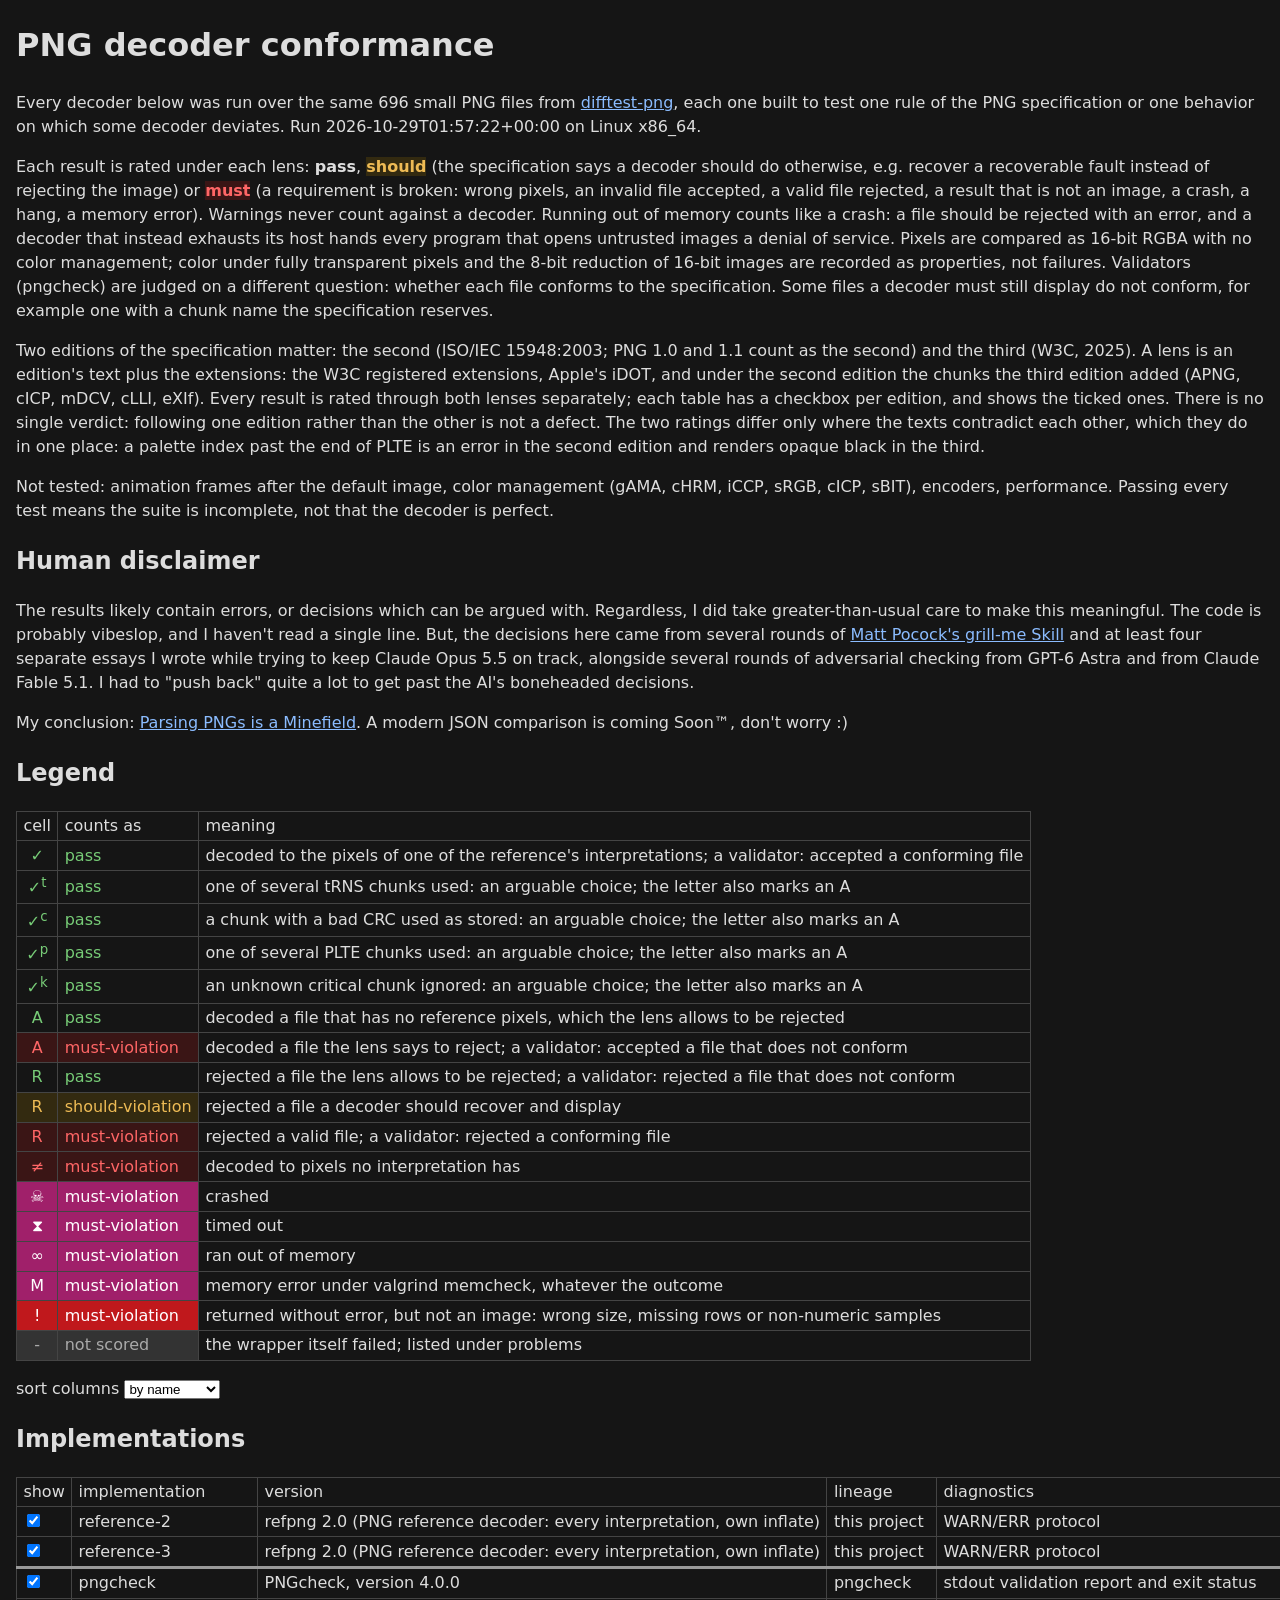
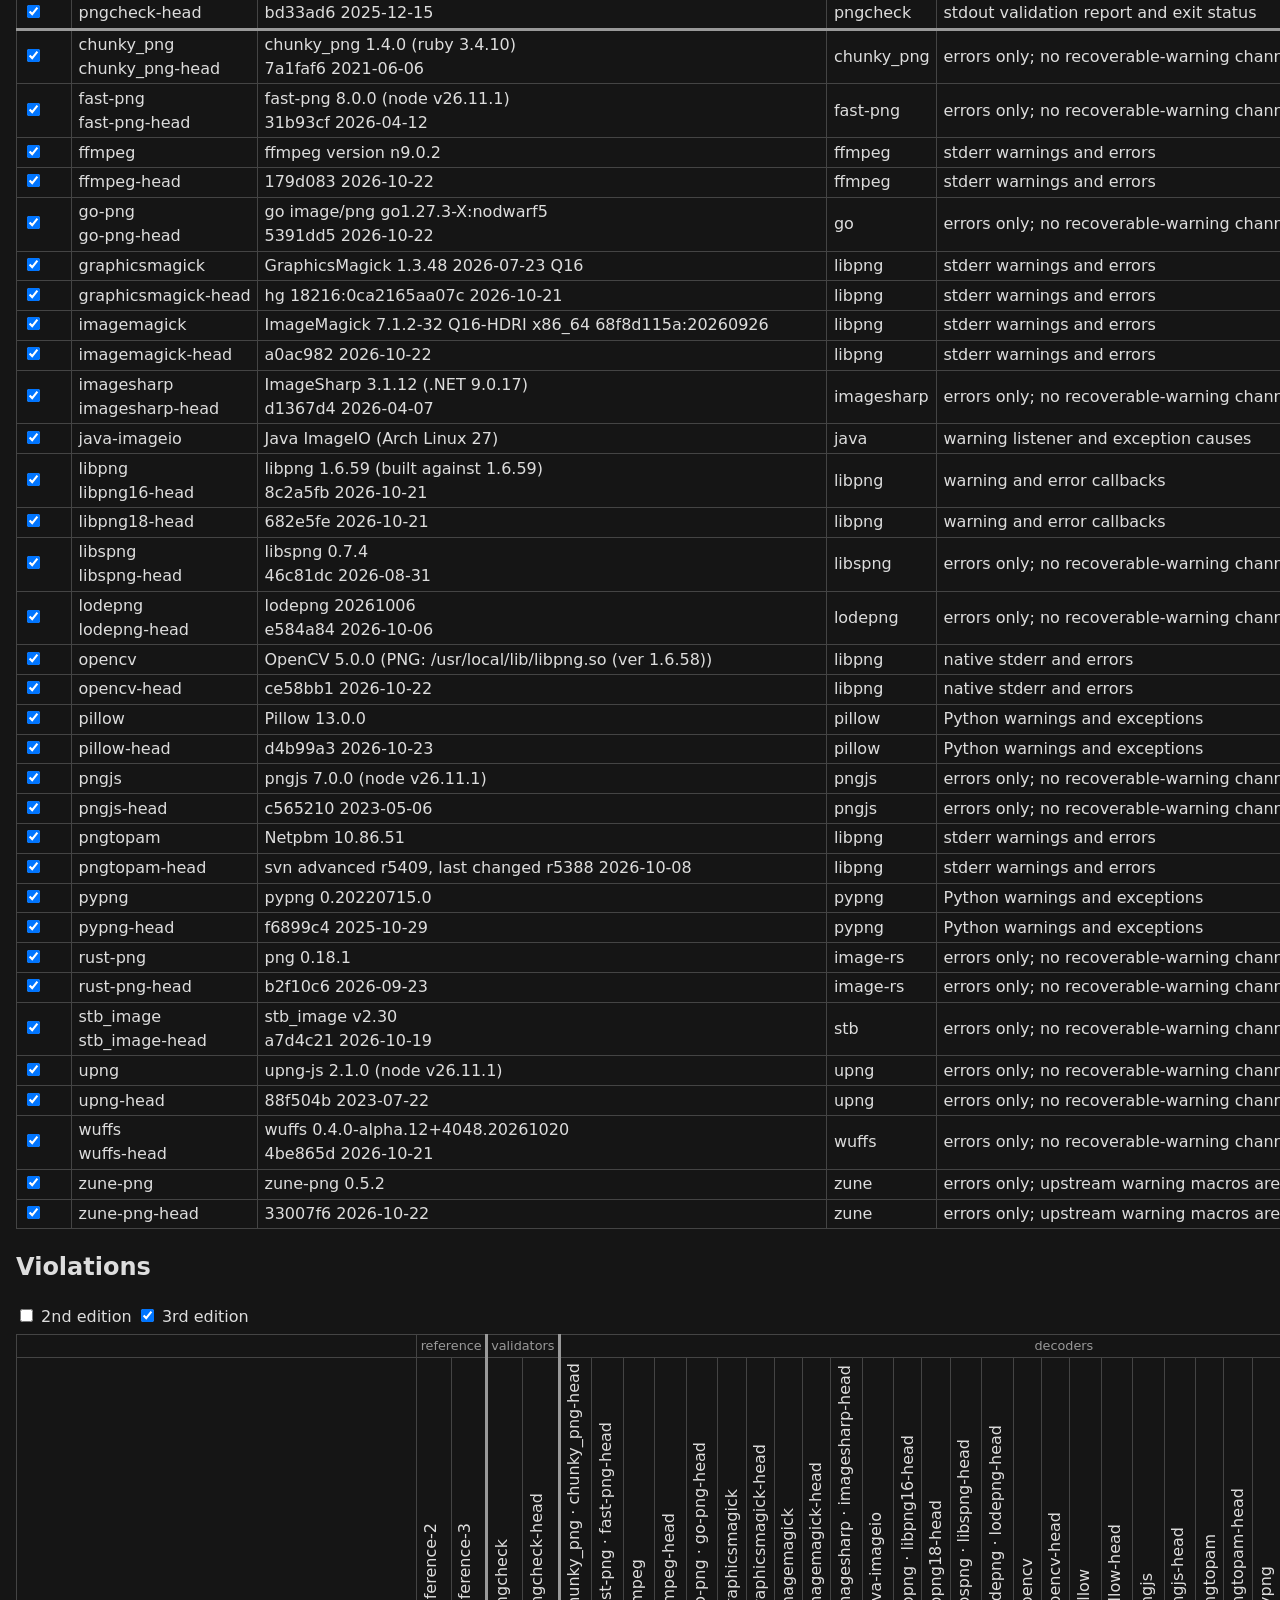
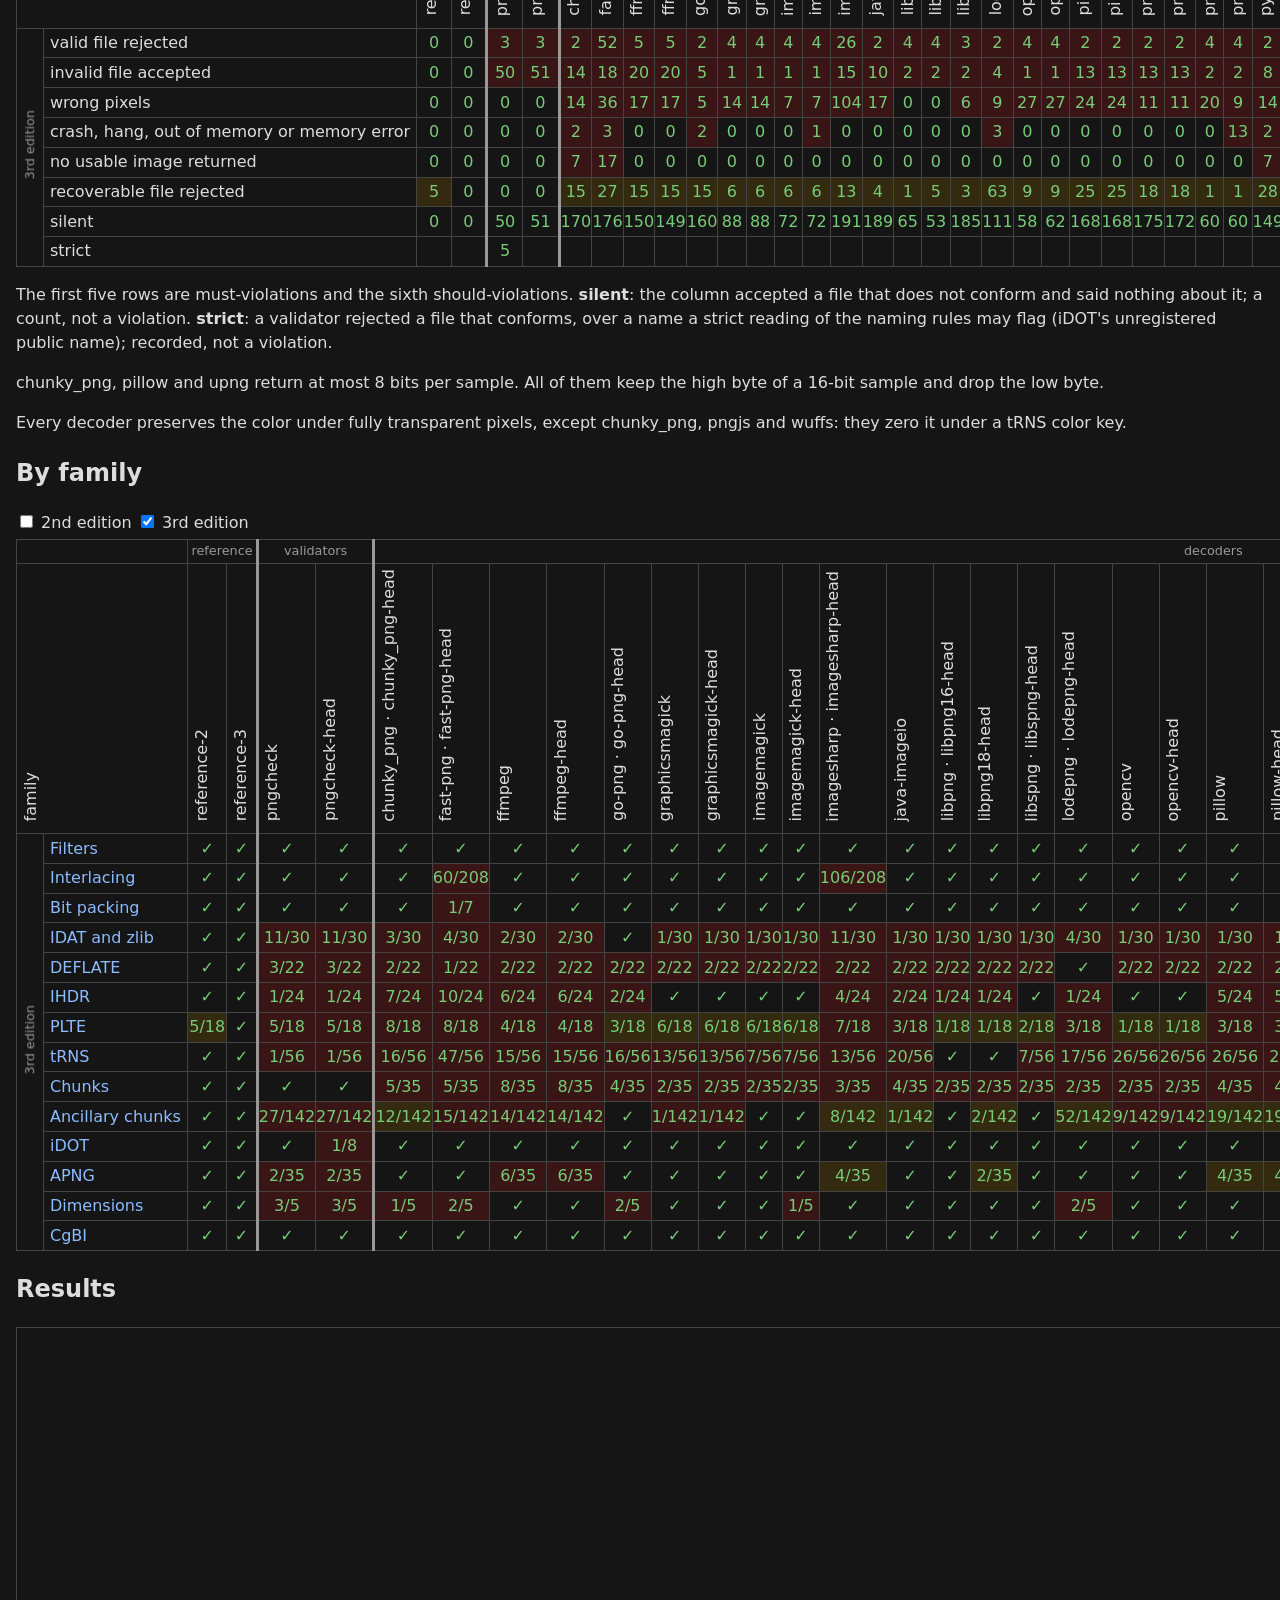
==== commit 07417a1b: "Update difftest-png report to upstream Git revision 416069d" ====
--- a/static/difftest-png/index.html
+++ b/static/difftest-png/index.html
@@ -1,28 +1,31 @@
-<!doctype html><html lang=en><meta charset=utf-8><meta content="width=device-width,initial-scale=1" name=viewport><title>PNG decoder conformance, 2026-10-28</title><style>body{color:#ddd;background:#151515;margin:1rem;font:1rem/1.5 system-ui,sans-serif}a{color:#8bbcff}table{border-collapse:collapse}td,th{border:1px solid #444;padding:.15rem .4rem}.s td{white-space:nowrap}th{text-align:left;font-weight:400}.m td{text-align:center;color:#7c7;min-width:1.6rem;padding:0}.m td:first-child{text-align:left;color:inherit;padding:0 .4rem}.m thead th{vertical-align:bottom;background:#151515;padding:.3rem .1rem;position:sticky;top:0}.m thead th .v{writing-mode:vertical-rl;white-space:nowrap;display:inline-block;transform:rotate(180deg)}.m thead tr.kinds th{text-align:center;color:#999;height:1.4rem;padding:0 .2rem;font-size:.8rem;line-height:1.4rem}.m thead tr:not(.kinds) th{top:1.4rem}th.ed{vertical-align:middle;text-align:center;color:#999;padding:.2rem;font-size:.8rem}th.ed span{writing-mode:vertical-rl;white-space:nowrap;display:inline-block;transform:rotate(180deg)}#viol tbody,#feat tbody{display:none}.eds{margin:.3rem 0}#sum tr.off td:not(:first-child){opacity:.4}.m .kb{border-left:3px solid #999}.s tr.kb>td{border-top:3px solid #999}.f tbody th,.v tbody th{white-space:nowrap}summary{cursor:pointer}#mx summary{gap:.4rem;list-style:none;display:flex}#mx summary:before{content:"▸"}#mx details[open]>summary:before{content:"▾"}#mx summary a{margin-left:auto}#mx td{vertical-align:top}#feat button{all:unset;color:#8bbcff;cursor:pointer}.x{color:#bbb;max-width:60rem;padding:.3rem 0 .5rem 1rem}.x p{margin:.3rem 0}.cs{flex-wrap:wrap;gap:2px;display:flex}.cs b{color:#eee;border:2px solid #0000;padding:0 .3rem;font:600 .8rem/1.5 ui-monospace,monospace}.ihdr{background:#2b5c9e}.plte{background:#7a3d9e}.idat{background:#2e7d4f}.iend{background:#4f5b6b}.anc{background:#3a3a3a}.crit{background:#a5641c}.invalid{background:#8a1d4a}.sig{background:#b01c1c}.trailer{background:#222;border-style:dashed!important;border-color:#777!important}.cs .bad{border-color:#f44}.cs .cut{border-right:6px solid #f44}.cut:after{content:" …"}.cs .dim{opacity:.4}.outs{flex-wrap:wrap;align-items:flex-start;gap:.8rem;font-size:.85rem;display:flex}.outs div{flex-direction:column;gap:.2rem;max-width:16rem;display:flex}.t{height:60px;image-rendering:pixelated;background:var(--i)0 0/100% 100%,repeating-conic-gradient(#777 0 25%,#555 0 50%)0 0/8px 8px;display:block}.big{height:60px;line-height:60px;display:block}.legend td:first-child{text-align:center}.note{color:#ddd}code{font-size:.9em}#mx,#mx thead,#mx tbody{display:block}#mx thead{z-index:1;background:#151515;position:sticky;top:0}#mx tr{grid-template-columns:32rem repeat(var(--v),1.6rem);content-visibility:auto;contain-intrinsic-size:auto 1.8rem;display:grid}#mx tr[hidden]{display:none}#mx td,#mx th{border-width:0 1px 1px 0;grid-row:1;display:block}#mx{border-top:1px solid #444;border-left:1px solid #444}#mx thead th{padding:.3rem .1rem;position:static}#mx tr.kinds th{height:auto;line-height:1.2}#mx td:first-child,#mx th:first-child{grid-column:1}#mx details[open]{width:auto}#mx td>i{font-style:normal;display:none}#mx td:has(>i){padding:0}#mx th.ctl{text-align:left;flex-direction:column;justify-content:end;align-items:start;gap:.3rem;padding:.3rem .4rem;font-size:.9rem;display:flex}#mx tr.kinds th.ctl{flex-flow:wrap;align-items:center;gap:.3rem 1rem}.pass{color:#7c7}.should{color:#eb5;background:#332a10}.must{color:#f66;background:#3a1515}.fatal{color:#fff;background:#a0206a}body:has(#viol-e2:checked) #viol tbody.e2,body:has(#viol-e3:checked) #viol tbody.e3{display:table-row-group}body:has(#viol-e2:checked):has(#viol-e3:checked) #viol tbody.e3 tr:first-child>*{border-top:3px solid #999}body:has(#feat-e2:checked) #feat tbody.e2,body:has(#feat-e3:checked) #feat tbody.e3{display:table-row-group}body:has(#feat-e2:checked):has(#feat-e3:checked) #feat tbody.e3 tr:first-child>*{border-top:3px solid #999}body:has(#mx-e2:checked) #mx td>.e2,body:has(#mx-e3:checked) #mx td>.e3{display:block}body:has(#mx-e2:checked):has(#mx-e3:checked) #mx td>.e3{border-top:2px solid #999}body:not(:has(#mx-e2:checked)):not(:has(#mx-e3:checked)) #mx tbody,body:has(#f:checked):has(#mx-e2:checked):not(:has(#mx-e3:checked)) #mx tr.ok2,body:has(#f:checked):not(:has(#mx-e2:checked)):has(#mx-e3:checked) #mx tr.ok3,body:has(#f:checked):has(#mx-e2:checked):has(#mx-e3:checked) #mx tr.ok2.ok3{display:none}#mx .c0{grid-column:var(--c0)}#mx .c1{grid-column:var(--c1)}#mx .c2{grid-column:var(--c2)}#mx .c3{grid-column:var(--c3)}#mx .c4{grid-column:var(--c4)}#mx .c5{grid-column:var(--c5)}#mx .c6{grid-column:var(--c6)}#mx .c7{grid-column:var(--c7)}#mx .c8{grid-column:var(--c8)}#mx .c9{grid-column:var(--c9)}#mx .c10{grid-column:var(--c10)}#mx .c11{grid-column:var(--c11)}#mx .c12{grid-column:var(--c12)}#mx .c13{grid-column:var(--c13)}#mx .c14{grid-column:var(--c14)}#mx .c15{grid-column:var(--c15)}#mx .c16{grid-column:var(--c16)}#mx .c17{grid-column:var(--c17)}#mx .c18{grid-column:var(--c18)}#mx .c19{grid-column:var(--c19)}#mx .c20{grid-column:var(--c20)}#mx .c21{grid-column:var(--c21)}#mx .c22{grid-column:var(--c22)}#mx .c23{grid-column:var(--c23)}#mx .c24{grid-column:var(--c24)}#mx .c25{grid-column:var(--c25)}#mx .c26{grid-column:var(--c26)}#mx .c27{grid-column:var(--c27)}#mx .c28{grid-column:var(--c28)}#mx .c29{grid-column:var(--c29)}#mx .c30{grid-column:var(--c30)}#mx .c31{grid-column:var(--c31)}#mx .c32{grid-column:var(--c32)}#mx .c33{grid-column:var(--c33)}#mx .c34{grid-column:var(--c34)}#mx .c35{grid-column:var(--c35)}#mx .c36{grid-column:var(--c36)}#mx .c37{grid-column:var(--c37)}.i0{--i:url([data-uri]);width:52px}.i1{--i:url([data-uri]);width:60px}.i2{--i:url([data-uri]);width:52px}.i3{--i:url([data-uri]);width:52px}.i4{--i:url([data-uri]);width:17px}.i5{--i:url([data-uri]);width:60px}.i6{--i:url([data-uri]);width:60px}.i7{--i:url([data-uri]);width:69px}.i8{--i:url([data-uri]);width:17px}.i9{--i:url([data-uri]);width:53px}.i10{--i:url([data-uri]);width:53px}.i11{--i:url([data-uri]);width:60px}.i12{--i:url([data-uri]);width:52px}.i13{--i:url([data-uri]);width:60px}.i14{--i:url([data-uri]);width:60px}.i15{--i:url([data-uri]);width:53px}.i16{--i:url([data-uri]);width:52px}.i17{--i:url([data-uri]);width:52px}.i18{--i:url([data-uri]);width:210px}.i19{--i:url([data-uri]);width:60px}.i20{--i:url([data-uri]);width:52px}.i21{--i:url([data-uri]);width:120px}.i22{--i:url([data-uri]);width:52px}.i23{--i:url([data-uri]);width:7px}.i24{--i:url([data-uri]);width:7px}.i25{--i:url([data-uri]);width:52px}.i26{--i:url([data-uri]);width:7px}.i27{--i:url([data-uri]);width:120px}.i28{--i:url([data-uri]);width:60px}.i29{--i:url([data-uri]);width:60px}.i30{--i:url([data-uri]);width:60px}.i31{--i:url([data-uri]);width:540px}.i32{--i:url([data-uri]);width:52px}.i33{--i:url([data-uri]);width:52px}.i34{--i:url([data-uri]);width:17px}.i35{--i:url([data-uri]);width:52px}.i36{--i:url([data-uri]);width:7px}.i37{--i:url([data-uri]);width:52px}.i38{--i:url([data-uri]);width:52px}.i39{--i:url([data-uri]);width:17px}.i40{--i:url([data-uri]);width:30px}.i41{--i:url([data-uri]);width:120px}.i42{--i:url([data-uri]);width:52px}.i43{--i:url([data-uri]);width:53px}.i44{--i:url([data-uri]);width:52px}.i45{--i:url([data-uri]);width:53px}.i46{--i:url([data-uri]);width:210px}.i47{--i:url([data-uri]);width:52px}.i48{--i:url([data-uri]);width:52px}.i49{--i:url([data-uri]);width:60px}.i50{--i:url([data-uri]);width:60px}.i51{--i:url([data-uri]);width:17px}.i52{--i:url([data-uri]);width:17px}.i53{--i:url([data-uri]);width:60px}.i54{--i:url([data-uri]);width:60px}.i55{--i:url([data-uri]);width:60px}.i56{--i:url([data-uri]);width:52px}.i57{--i:url([data-uri]);width:52px}.i58{--i:url([data-uri]);width:52px}.i59{--i:url([data-uri]);width:17px}.i60{--i:url([data-uri]);width:30px}.i61{--i:url([data-uri]);width:7px}.i62{--i:url([data-uri]);width:52px}.i63{--i:url([data-uri]);width:210px}.i64{--i:url([data-uri]);width:60px}.i65{--i:url([data-uri]);width:60px}.i66{--i:url([data-uri]);width:7px}.i67{--i:url([data-uri]);width:540px}.i68{--i:url([data-uri]);width:30px}.i69{--i:url([data-uri]);width:540px}.i70{--i:url([data-uri]);width:7px}.i71{--i:url([data-uri]);width:52px}.i72{--i:url([data-uri]);width:30px}.i73{--i:url([data-uri]);width:53px}.i74{--i:url([data-uri]);width:210px}.i75{--i:url([data-uri]);width:53px}.i76{--i:url([data-uri]);width:60px}.i77{--i:url([data-uri]);width:52px}.i78{--i:url([data-uri]);width:7px}.i79{--i:url([data-uri]);width:7px}.i80{--i:url([data-uri]);width:60px}.i81{--i:url([data-uri]);width:17px}.i82{--i:url([data-uri]);width:120px}.i83{--i:url([data-uri]);width:60px}.i84{--i:url([data-uri]);width:17px}.i85{--i:url([data-uri]);width:60px}.i86{--i:url([data-uri]);width:52px}.i87{--i:url([data-uri]);width:52px}.i88{--i:url([data-uri]);width:52px}.i89{--i:url([data-uri]);width:52px}.i90{--i:url([data-uri]);width:52px}.i91{--i:url([data-uri]);width:540px}.i92{--i:url([data-uri]);width:52px}.i93{--i:url([data-uri]);width:210px}.i94{--i:url([data-uri]);width:17px}.i95{--i:url([data-uri]);width:52px}.i96{--i:url([data-uri]);width:60px}.i97{--i:url([data-uri]);width:60px}.i98{--i:url([data-uri]);width:52px}.i99{--i:url([data-uri]);width:52px}.i100{--i:url([data-uri]);width:7px}.i101{--i:url([data-uri]);width:7px}.i102{--i:url([data-uri]);width:30px}.i103{--i:url([data-uri]);width:52px}.i104{--i:url([data-uri]);width:60px}.i105{--i:url([data-uri]);width:60px}.i106{--i:url([data-uri]);width:60px}.i107{--i:url([data-uri]);width:52px}.i108{--i:url([data-uri]);width:53px}.i109{--i:url([data-uri]);width:7px}.i110{--i:url([data-uri]);width:7px}.i111{--i:url([data-uri]);width:17px}.i112{--i:url([data-uri]);width:52px}.i113{--i:url([data-uri]);width:60px}.i114{--i:url([data-uri]);width:52px}.i115{--i:url([data-uri]);width:210px}.i116{--i:url([data-uri]);width:53px}.i117{--i:url([data-uri]);width:60px}.i118{--i:url([data-uri]);width:60px}.i119{--i:url([data-uri]);width:540px}.i120{--i:url([data-uri]);width:60px}.i121{--i:url([data-uri]);width:52px}.i122{--i:url([data-uri]);width:53px}.i123{--i:url([data-uri]);width:52px}.i124{--i:url([data-uri]);width:53px}.i125{--i:url([data-uri]);width:52px}.i126{--i:url([data-uri]);width:60px}.i127{--i:url([data-uri]);width:52px}.i128{--i:url([data-uri]);width:52px}.i129{--i:url([data-uri]);width:17px}.i130{--i:url([data-uri]);width:52px}.i131{--i:url([data-uri]);width:52px}.i132{--i:url([data-uri]);width:52px}.i133{--i:url([data-uri]);width:120px}.i134{--i:url([data-uri]);width:30px}.i135{--i:url([data-uri]);width:60px}.i136{--i:url([data-uri]);width:52px}.i137{--i:url([data-uri]);width:120px}.i138{--i:url([data-uri]);width:7px}.i139{--i:url([data-uri]);width:60px}.i140{--i:url([data-uri]);width:52px}.i141{--i:url([data-uri]);width:540px}.i142{--i:url([data-uri]);width:30px}.i143{--i:url([data-uri]);width:7px}.i144{--i:url([data-uri]);width:60px}.i145{--i:url([data-uri]);width:52px}.i146{--i:url([data-uri]);width:60px}.i147{--i:url([data-uri]);width:17px}.i148{--i:url([data-uri]);width:7px}.i149{--i:url([data-uri]);width:30px}.i150{--i:url([data-uri]);width:120px}.i151{--i:url([data-uri]);width:52px}.i152{--i:url([data-uri]);width:120px}.i153{--i:url([data-uri]);width:52px}.i154{--i:url([data-uri]);width:7px}.i155{--i:url([data-uri]);width:540px}.i156{--i:url([data-uri]);width:7px}.i157{--i:url([data-uri]);width:17px}.i158{--i:url([data-uri]);width:7px}.i159{--i:url([data-uri]);width:17px}.i160{--i:url([data-uri]);width:60px}.i161{--i:url([data-uri]);width:60px}.i162{--i:url([data-uri]);width:17px}.i163{--i:url([data-uri]);width:120px}.i164{--i:url([data-uri]);width:30px}.i165{--i:url([data-uri]);width:7px}.i166{--i:url([data-uri]);width:30px}.i167{--i:url([data-uri]);width:30px}.i168{--i:url([data-uri]);width:60px}.i169{--i:url([data-uri]);width:52px}.i170{--i:url([data-uri]);width:52px}.i171{--i:url([data-uri]);width:60px}.i172{--i:url([data-uri]);width:52px}.i173{--i:url([data-uri]);width:540px}.i174{--i:url([data-uri]);width:17px}.i175{--i:url([data-uri]);width:60px}.i176{--i:url([data-uri]);width:60px}.i177{--i:url([data-uri]);width:52px}.i178{--i:url([data-uri]);width:210px}.i179{--i:url([data-uri]);width:52px}.i180{--i:url([data-uri]);width:210px}.i181{--i:url([data-uri]);width:210px}.i182{--i:url([data-uri]);width:60px}.i183{--i:url([data-uri]);width:120px}.i184{--i:url([data-uri]);width:52px}.i185{--i:url([data-uri]);width:60px}.i186{--i:url([data-uri]);width:60px}.i187{--i:url([data-uri]);width:7px}.i188{--i:url([data-uri]);width:17px}.i189{--i:url([data-uri]);width:53px}.i190{--i:url([data-uri]);width:52px}.i191{--i:url([data-uri]);width:210px}.i192{--i:url([data-uri]);width:52px}.i193{--i:url([data-uri]);width:52px}.i194{--i:url([data-uri]);width:17px}.i195{--i:url([data-uri]);width:52px}.i196{--i:url([data-uri]);width:7px}.i197{--i:url([data-uri]);width:60px}.i198{--i:url([data-uri]);width:60px}.i199{--i:url([data-uri]);width:60px}.i200{--i:url([data-uri]);width:540px}.i201{--i:url([data-uri]);width:60px}.i202{--i:url([data-uri]);width:53px}.i203{--i:url([data-uri]);width:17px}.i204{--i:url([data-uri]);width:52px}.i205{--i:url([data-uri]);width:52px}.i206{--i:url([data-uri]);width:60px}.i207{--i:url([data-uri]);width:52px}.i208{--i:url([data-uri]);width:210px}.i209{--i:url([data-uri]);width:52px}.i210{--i:url([data-uri]);width:52px}.i211{--i:url([data-uri]);width:60px}.i212{--i:url([data-uri]);width:7px}.i213{--i:url([data-uri]);width:60px}.i214{--i:url([data-uri]);width:7px}.i215{--i:url([data-uri]);width:52px}.i216{--i:url([data-uri]);width:52px}.i217{--i:url([data-uri]);width:52px}.i218{--i:url([data-uri]);width:120px}.i219{--i:url([data-uri]);width:60px}.i220{--i:url([data-uri]);width:52px}.i221{--i:url([data-uri]);width:210px}.i222{--i:url([data-uri]);width:60px}.i223{--i:url([data-uri]);width:7px}.i224{--i:url([data-uri]);width:52px}.i225{--i:url([data-uri]);width:60px}.i226{--i:url([data-uri]);width:7px}.i227{--i:url([data-uri]);width:53px}.i228{--i:url([data-uri]);width:60px}.i229{--i:url([data-uri]);width:17px}.i230{--i:url([data-uri]);width:52px}.i231{--i:url([data-uri]);width:17px}.i232{--i:url([data-uri]);width:52px}.i233{--i:url([data-uri]);width:52px}.i234{--i:url([data-uri]);width:52px}.i235{--i:url([data-uri]);width:7px}.i236{--i:url([data-uri]);width:120px}.i237{--i:url([data-uri]);width:30px}.i238{--i:url([data-uri]);width:52px}.i239{--i:url([data-uri]);width:52px}.i240{--i:url([data-uri]);width:60px}.i241{--i:url([data-uri]);width:52px}.i242{--i:url([data-uri]);width:17px}.i243{--i:url([data-uri]);width:60px}.i244{--i:url([data-uri]);width:120px}.i245{--i:url([data-uri]);width:52px}.i246{--i:url([data-uri]);width:30px}.i247{--i:url([data-uri]);width:210px}.i248{--i:url([data-uri]);width:60px}.i249{--i:url([data-uri]);width:30px}.i250{--i:url([data-uri]);width:60px}.i251{--i:url([data-uri]);width:52px}.i252{--i:url([data-uri]);width:52px}.i253{--i:url([data-uri]);width:52px}.i254{--i:url([data-uri]);width:52px}.i255{--i:url([data-uri]);width:52px}.i256{--i:url([data-uri]);width:7px}.i257{--i:url([data-uri]);width:60px}.i258{--i:url([data-uri]);width:53px}.i259{--i:url([data-uri]);width:53px}.i260{--i:url([data-uri]);width:540px}.i261{--i:url([data-uri]);width:60px}.i262{--i:url([data-uri]);width:7px}.i263{--i:url([data-uri]);width:30px}.i264{--i:url([data-uri]);width:60px}.i265{--i:url([data-uri]);width:53px}.i266{--i:url([data-uri]);width:210px}.i267{--i:url([data-uri]);width:60px}.i268{--i:url([data-uri]);width:210px}.i269{--i:url([data-uri]);width:52px}.i270{--i:url([data-uri]);width:52px}.i271{--i:url([data-uri]);width:30px}.i272{--i:url([data-uri]);width:540px}.i273{--i:url([data-uri]);width:120px}.i274{--i:url([data-uri]);width:17px}.i275{--i:url([data-uri]);width:7px}.i276{--i:url([data-uri]);width:60px}.i277{--i:url([data-uri]);width:210px}.i278{--i:url([data-uri]);width:60px}.i279{--i:url([data-uri]);width:52px}.i280{--i:url([data-uri]);width:52px}.i281{--i:url([data-uri]);width:52px}.i282{--i:url([data-uri]);width:7px}.i283{--i:url([data-uri]);width:52px}.i284{--i:url([data-uri]);width:17px}.i285{--i:url([data-uri]);width:52px}.i286{--i:url([data-uri]);width:52px}.i287{--i:url([data-uri]);width:53px}.i288{--i:url([data-uri]);width:540px}.i289{--i:url([data-uri]);width:17px}.i290{--i:url([data-uri]);width:120px}.i291{--i:url([data-uri]);width:52px}.i292{--i:url([data-uri]);width:52px}.i293{--i:url([data-uri]);width:53px}.i294{--i:url([data-uri]);width:60px}.i295{--i:url([data-uri]);width:53px}.i296{--i:url([data-uri]);width:540px}.i297{--i:url([data-uri]);width:52px}.i298{--i:url([data-uri]);width:52px}.i299{--i:url([data-uri]);width:120px}.i300{--i:url([data-uri]);width:53px}.i301{--i:url([data-uri]);width:52px}.i302{--i:url([data-uri]);width:60px}.i303{--i:url([data-uri]);width:120px}.i304{--i:url([data-uri]);width:52px}.i305{--i:url([data-uri]);width:30px}.i306{--i:url([data-uri]);width:30px}.i307{--i:url([data-uri]);width:120px}.i308{--i:url([data-uri]);width:120px}.i309{--i:url([data-uri]);width:17px}.i310{--i:url([data-uri]);width:7px}.i311{--i:url([data-uri]);width:52px}.i312{--i:url([data-uri]);width:7px}.i313{--i:url([data-uri]);width:52px}.i314{--i:url([data-uri]);width:30px}.i315{--i:url([data-uri]);width:52px}.i316{--i:url([data-uri]);width:540px}.i317{--i:url([data-uri]);width:30px}.i318{--i:url([data-uri]);width:17px}.i319{--i:url([data-uri]);width:60px}.i320{--i:url([data-uri]);width:540px}.i321{--i:url([data-uri]);width:53px}.i322{--i:url([data-uri]);width:30px}.i323{--i:url([data-uri]);width:52px}.i324{--i:url([data-uri]);width:120px}.i325{--i:url([data-uri]);width:52px}.i326{--i:url([data-uri]);width:60px}.i327{--i:url([data-uri]);width:52px}.i328{--i:url([data-uri]);width:52px}.i329{--i:url([data-uri]);width:7px}.i330{--i:url([data-uri]);width:120px}.i331{--i:url([data-uri]);width:60px}.i332{--i:url([data-uri]);width:60px}.i333{--i:url([data-uri]);width:60px}.i334{--i:url([data-uri]);width:52px}.i335{--i:url([data-uri]);width:60px}.i336{--i:url([data-uri]);width:60px}.i337{--i:url([data-uri]);width:60px}.i338{--i:url([data-uri]);width:60px}.i339{--i:url([data-uri]);width:60px}.i340{--i:url([data-uri]);width:60px}.i341{--i:url([data-uri]);width:52px}.i342{--i:url([data-uri]);width:52px}.i343{--i:url([data-uri]);width:60px}.i344{--i:url([data-uri]);width:17px}.i345{--i:url([data-uri]);width:60px}.i346{--i:url([data-uri]);width:30px}.i347{--i:url([data-uri]);width:210px}.i348{--i:url([data-uri]);width:60px}.i349{--i:url([data-uri]);width:53px}.i350{--i:url([data-uri]);width:60px}.i351{--i:url([data-uri]);width:60px}.i352{--i:url([data-uri]);width:52px}.i353{--i:url([data-uri]);width:120px}.i354{--i:url([data-uri]);width:17px}.i355{--i:url([data-uri]);width:60px}.i356{--i:url([data-uri]);width:60px}.i357{--i:url([data-uri]);width:60px}.i358{--i:url([data-uri]);width:52px}.i359{--i:url([data-uri]);width:210px}.i360{--i:url([data-uri]);width:210px}.i361{--i:url([data-uri]);width:60px}.i362{--i:url([data-uri]);width:52px}.i363{--i:url([data-uri]);width:52px}.i364{--i:url([data-uri]);width:60px}.i365{--i:url([data-uri]);width:52px}.i366{--i:url([data-uri]);width:60px}.i367{--i:url([data-uri]);width:7px}.i368{--i:url([data-uri]);width:52px}.i369{--i:url([data-uri]);width:52px}.i370{--i:url([data-uri]);width:60px}.i371{--i:url([data-uri]);width:210px}.i372{--i:url([data-uri]);width:52px}.i373{--i:url([data-uri]);width:60px}.i374{--i:url([data-uri]);width:60px}.i375{--i:url([data-uri]);width:210px}.i376{--i:url([data-uri]);width:30px}.i377{--i:url([data-uri]);width:60px}.i378{--i:url([data-uri]);width:60px}.i379{--i:url([data-uri]);width:30px}.i380{--i:url([data-uri]);width:17px}.i381{--i:url([data-uri]);width:52px}.i382{--i:url([data-uri]);width:60px}.i383{--i:url([data-uri]);width:52px}.i384{--i:url([data-uri]);width:52px}.i385{--i:url([data-uri]);width:52px}.i386{--i:url([data-uri]);width:17px}.i387{--i:url([data-uri]);width:17px}.i388{--i:url([data-uri]);width:52px}.i389{--i:url([data-uri]);width:60px}.i390{--i:url([data-uri]);width:53px}.i391{--i:url([data-uri]);width:60px}.i392{--i:url([data-uri]);width:60px}.i393{--i:url([data-uri]);width:17px}.i394{--i:url([data-uri]);width:30px}.i395{--i:url([data-uri]);width:52px}.i396{--i:url([data-uri]);width:53px}.i397{--i:url([data-uri]);width:17px}.i398{--i:url([data-uri]);width:60px}.i399{--i:url([data-uri]);width:53px}.i400{--i:url([data-uri]);width:52px}.i401{--i:url([data-uri]);width:52px}.i402{--i:url([data-uri]);width:52px}.i403{--i:url([data-uri]);width:210px}.i404{--i:url([data-uri]);width:52px}.i405{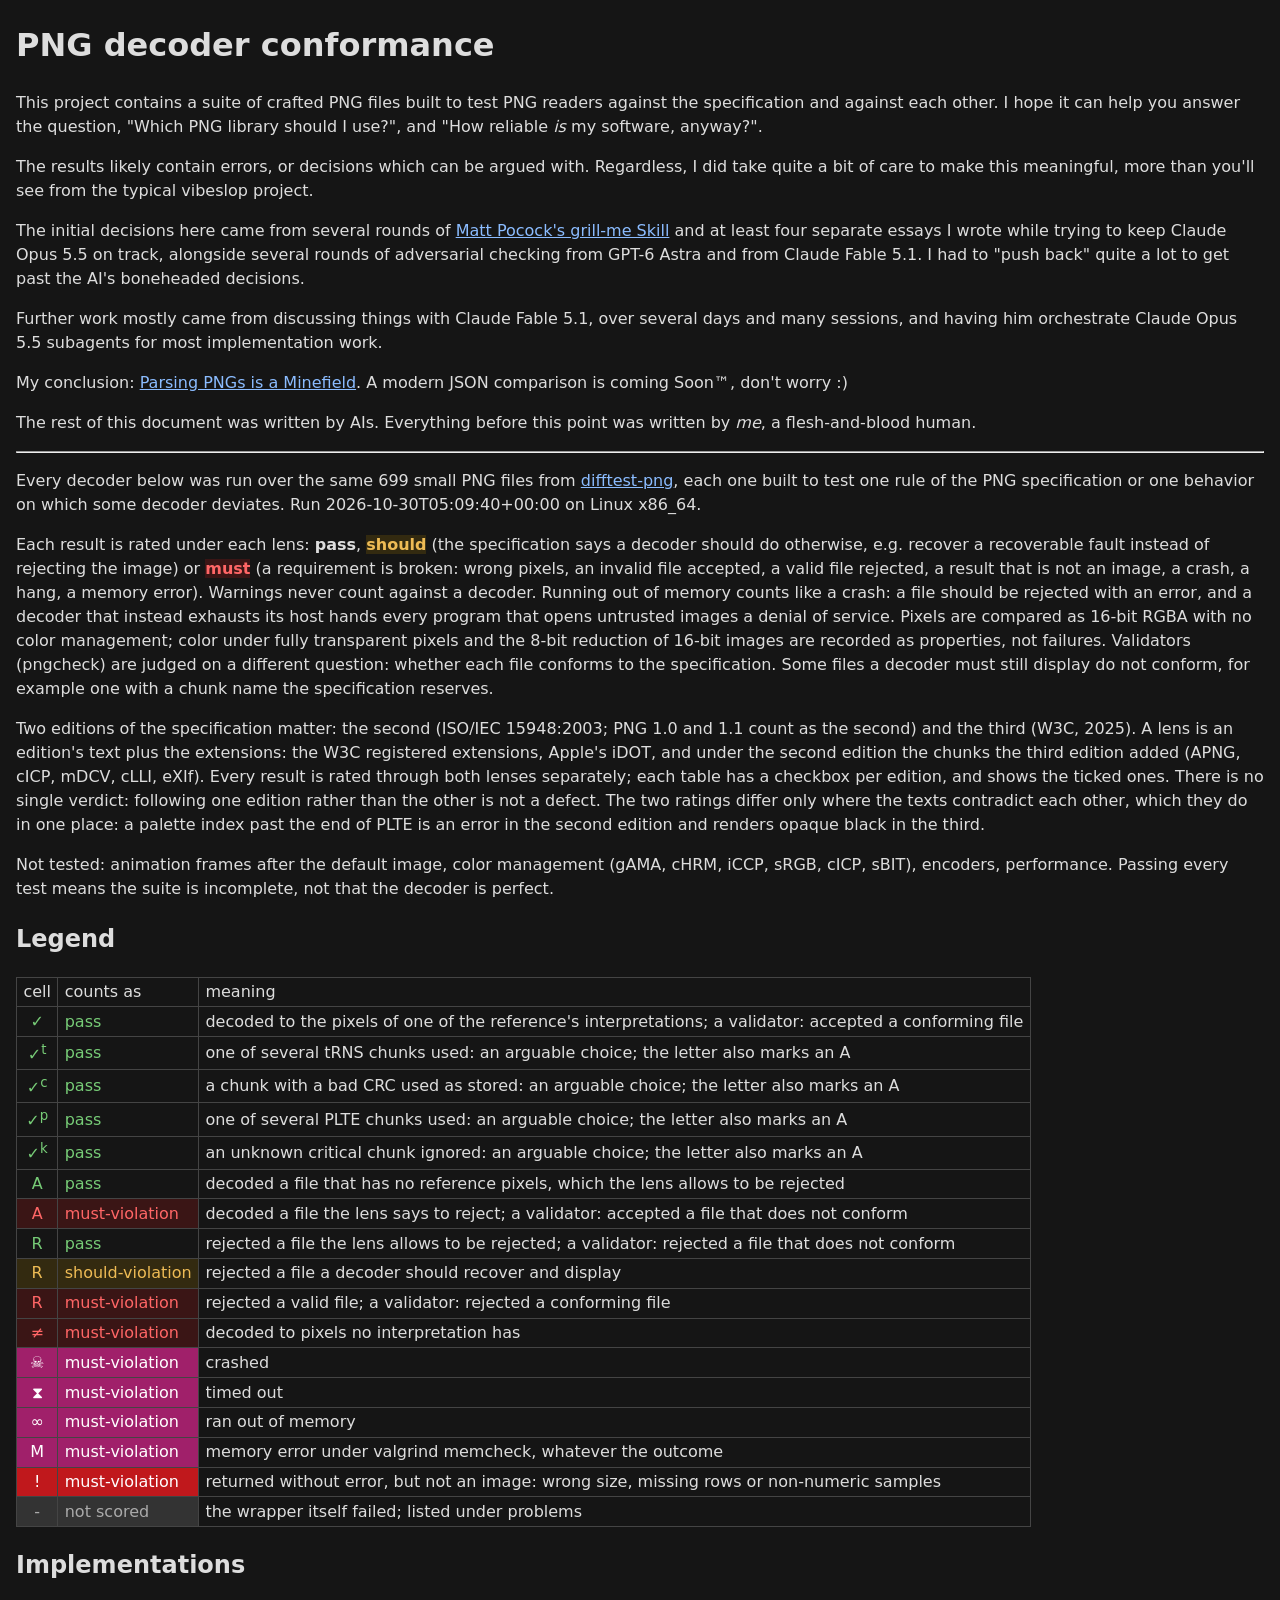
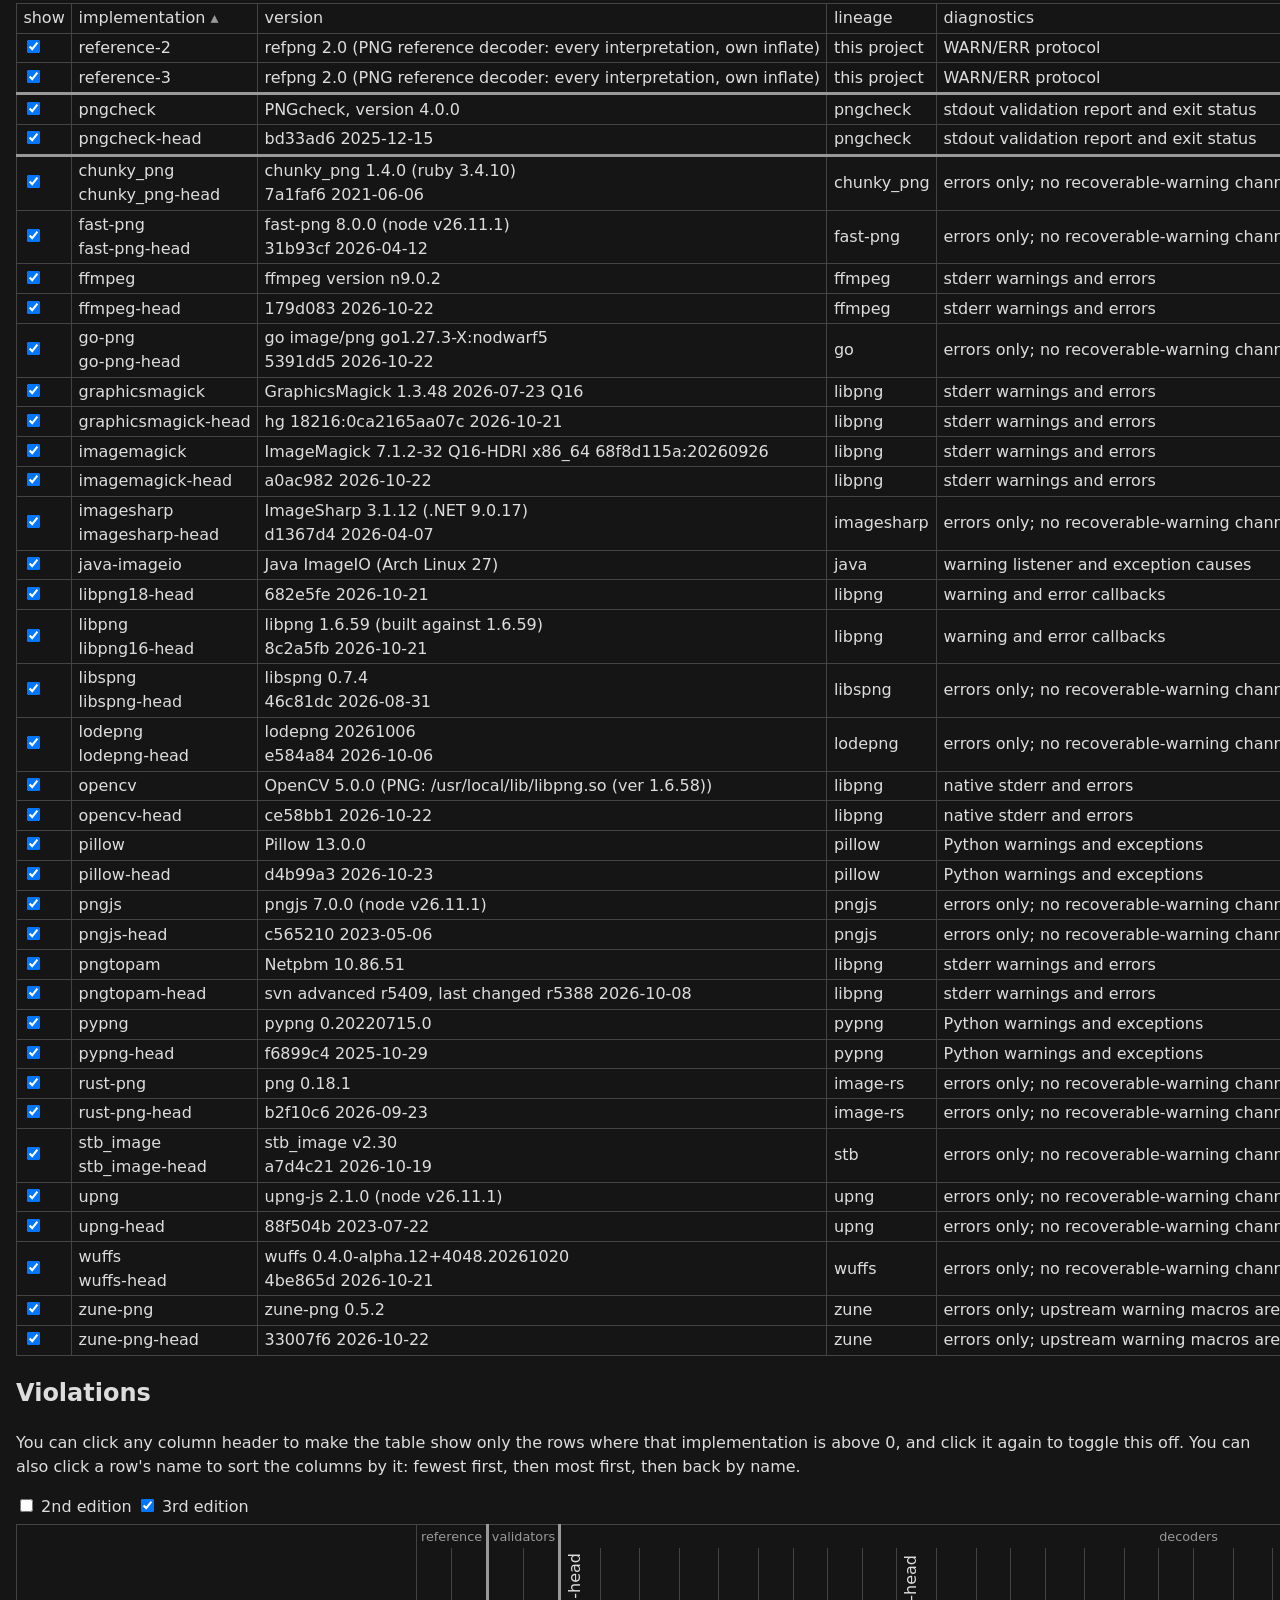
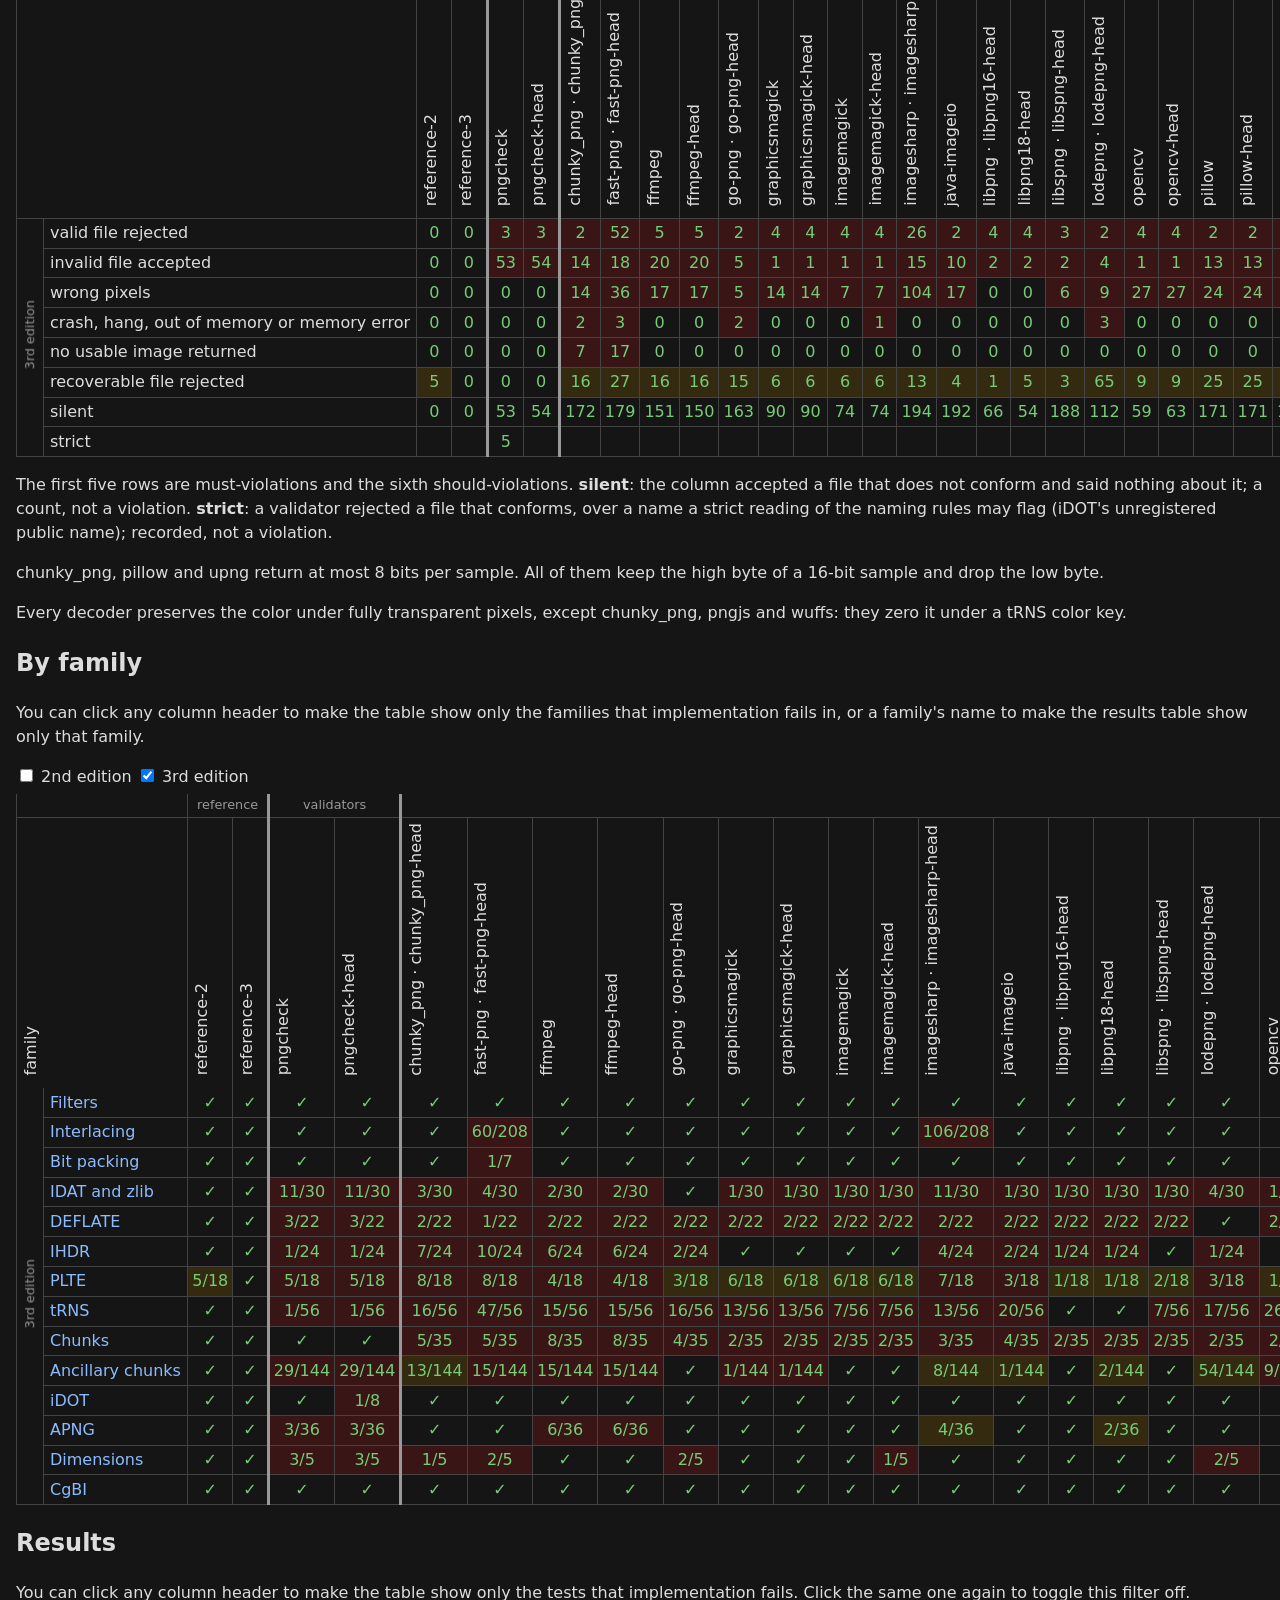
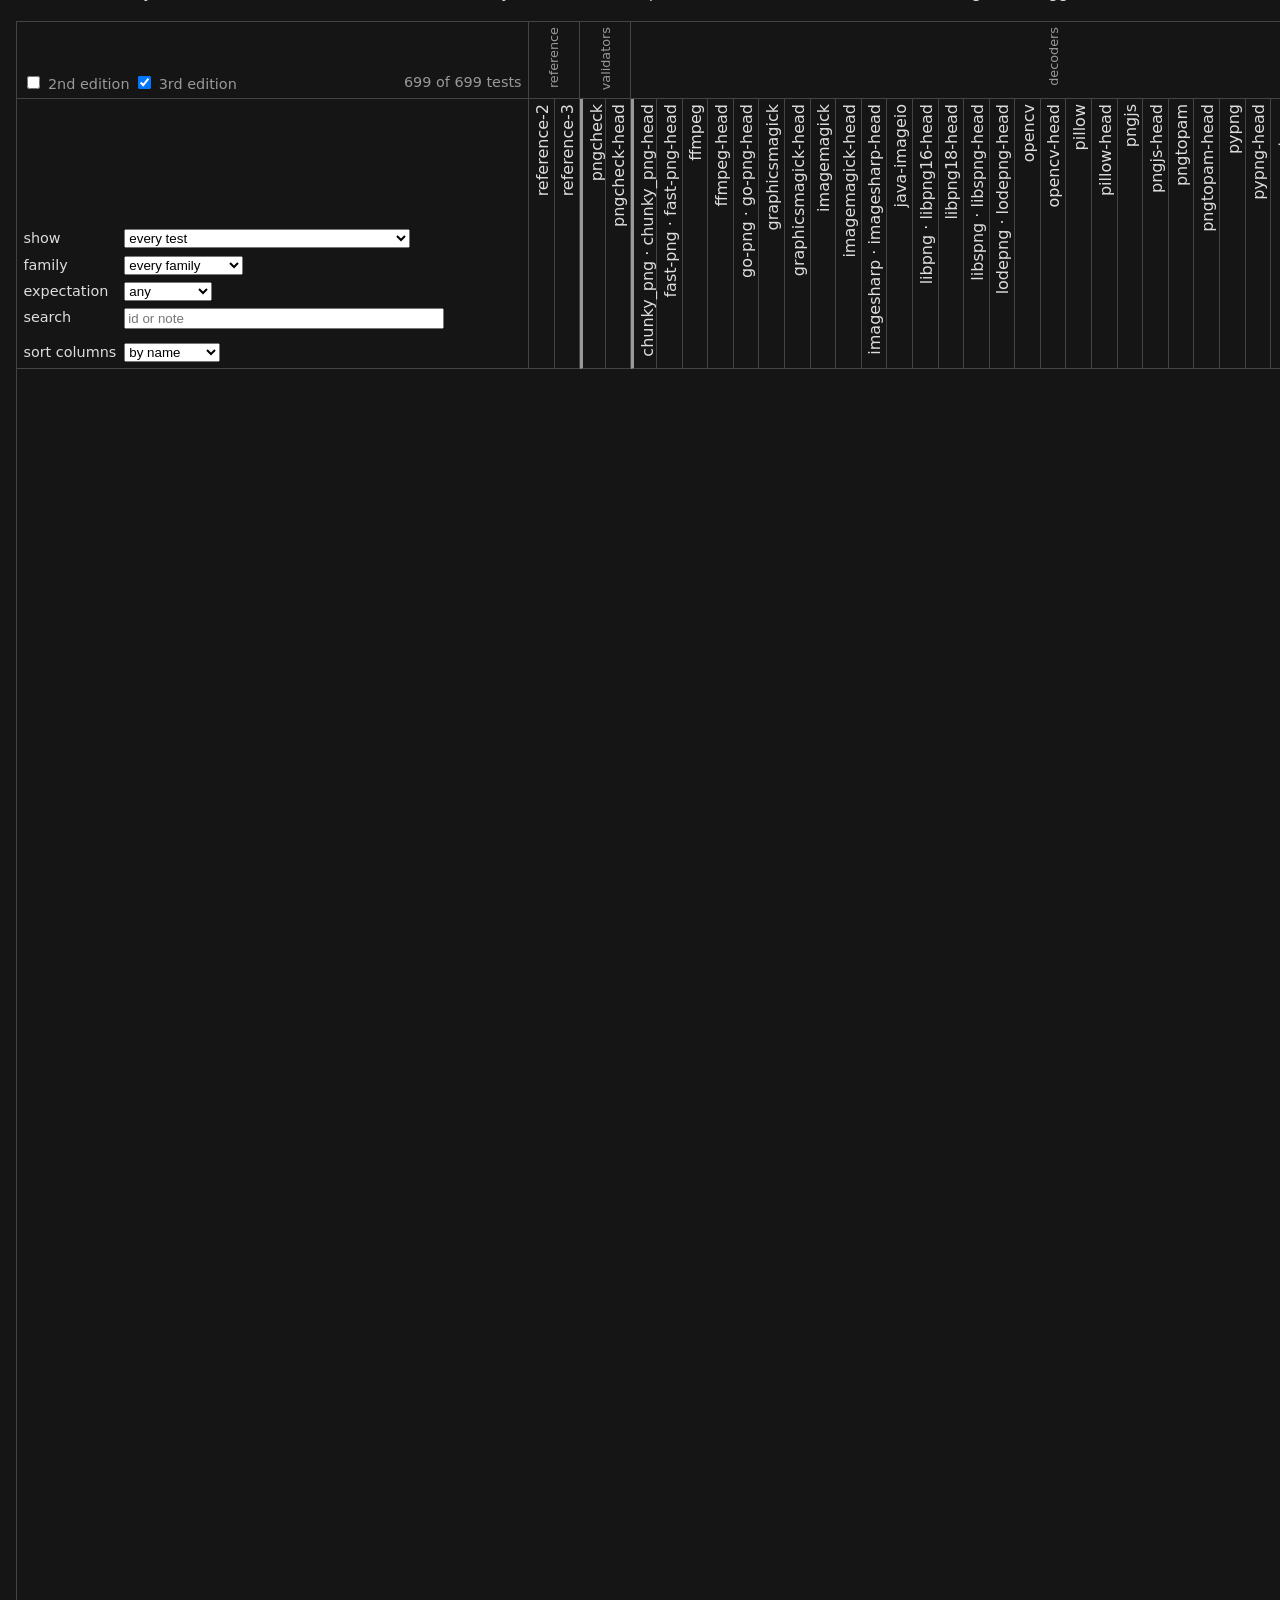
